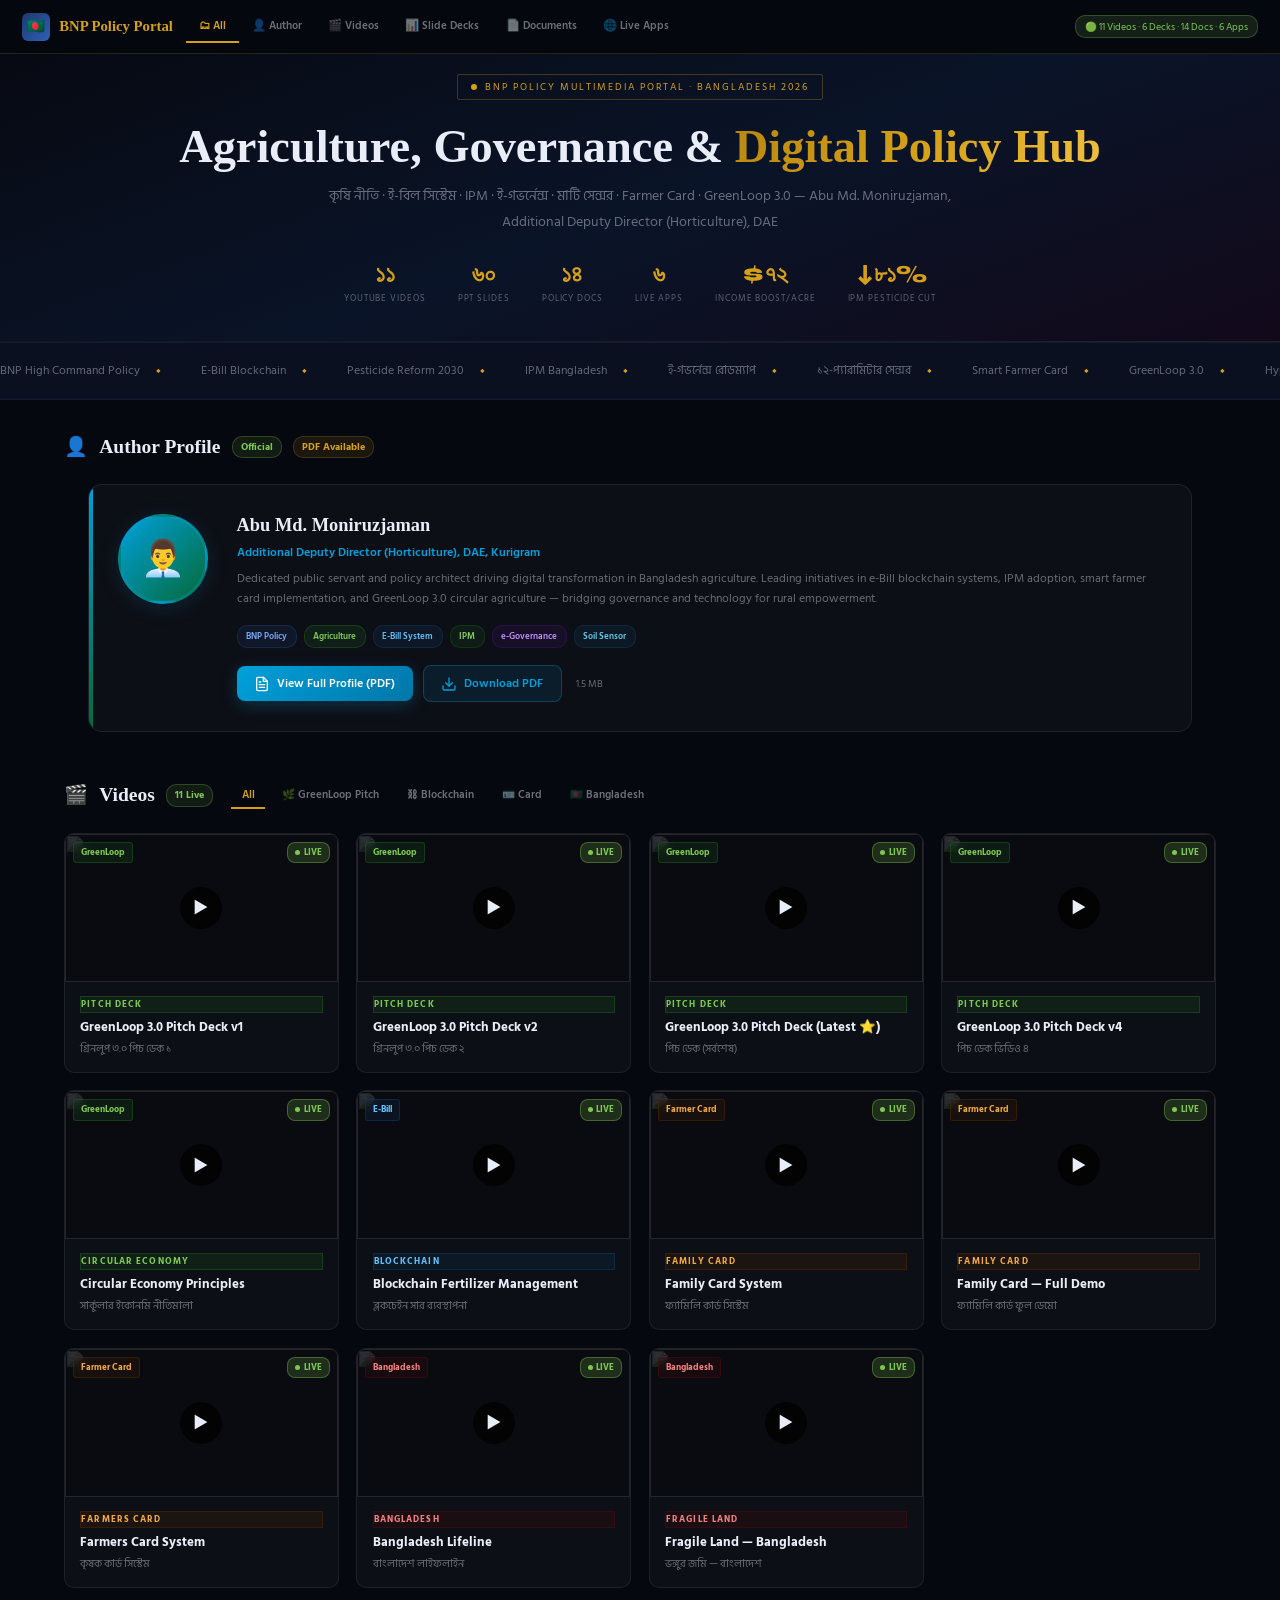
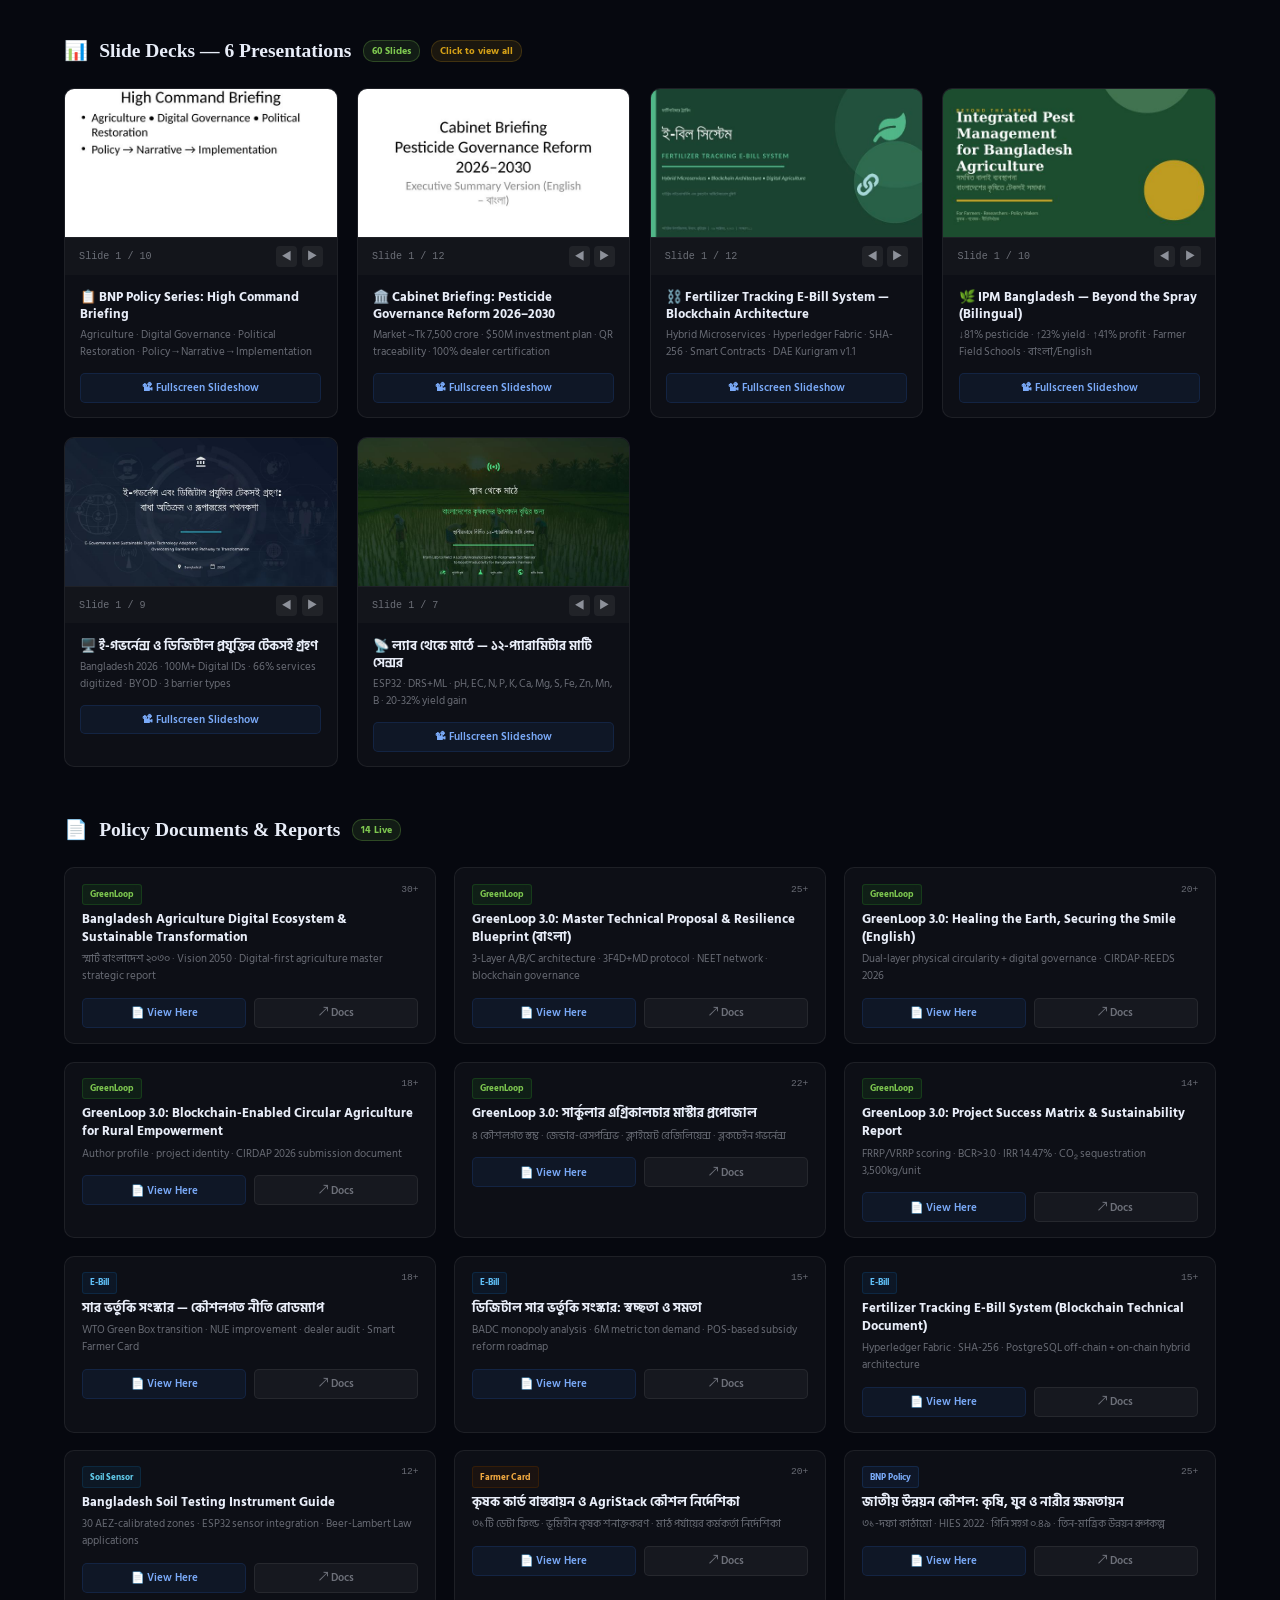
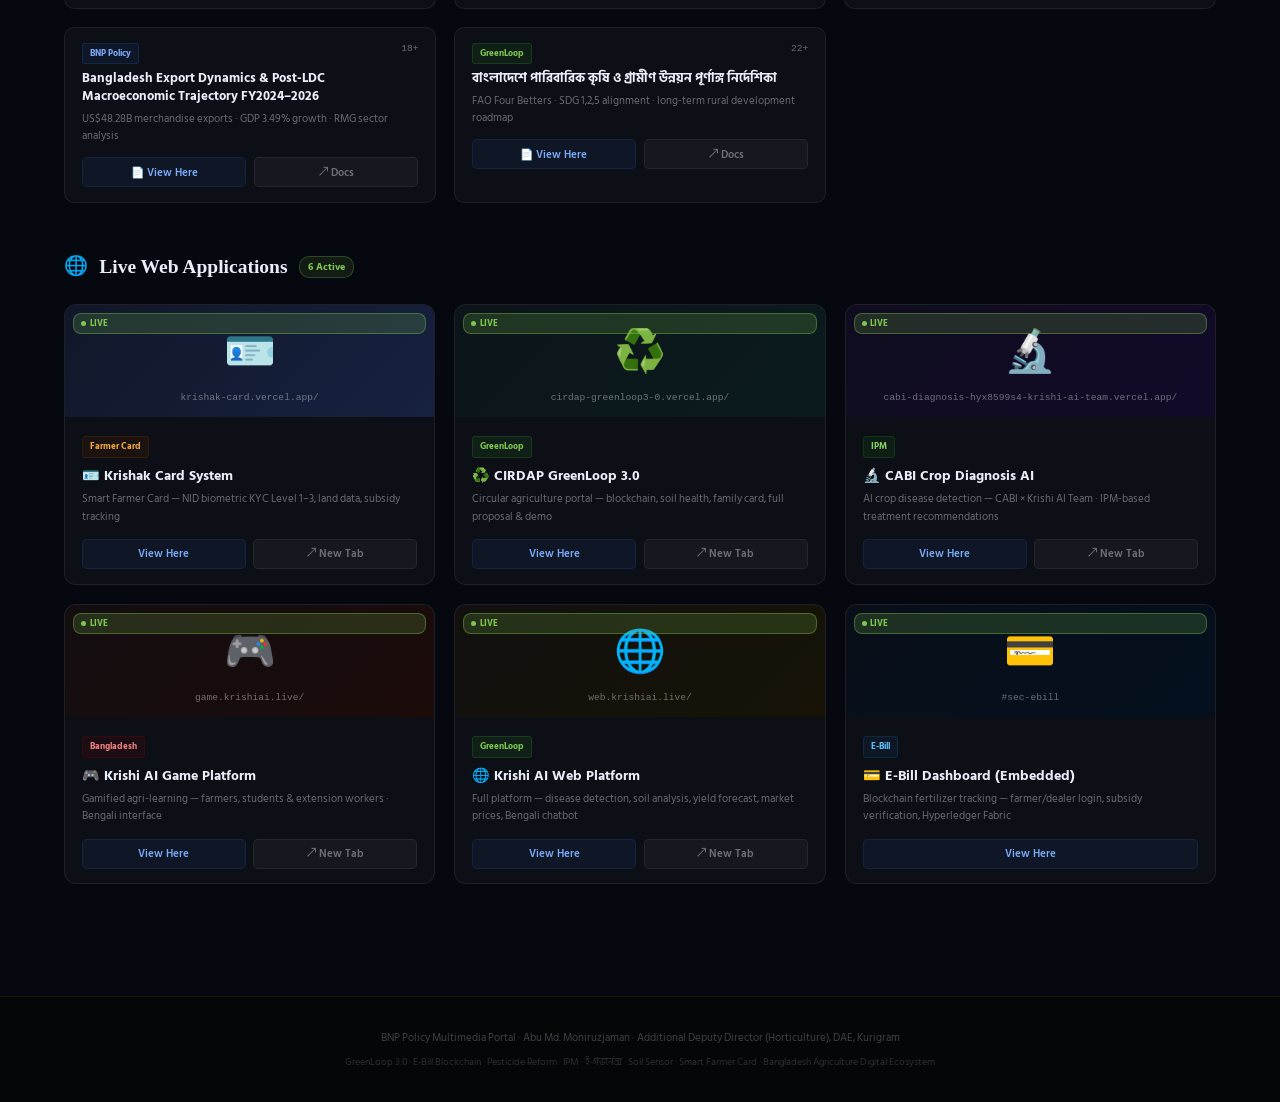
==== index.html @ 9318a33f "👤 Add Author Profile section with inline PDF viewer - Add BNP_Profile_Moniruzjaman.pdf to repository" ====
<!DOCTYPE html>
<html lang="bn">
<head>
<meta charset="UTF-8">
<meta name="viewport" content="width=device-width,initial-scale=1.0">
<title>BNP Policy — Bangladesh Agriculture & Governance Multimedia Portal</title>
<link href="https://fonts.googleapis.com/css2?family=Hind+Siliguri:wght@400;500;600;700&family=Noto+Serif+Bengali:wght@600;700&family=Syne:wght@700;800&display=swap" rel="stylesheet">
<style>
:root{
  --p:#1A3A6B;--a:#D4A017;--bg:#06080F;--sf:rgba(255,255,255,.03);
  --bd:rgba(255,255,255,.07);--tx:#E8EDF8;--mu:rgba(232,237,248,.42);
}
*{margin:0;padding:0;box-sizing:border-box;}
html{scroll-behavior:smooth;}
body{font-family:'Hind Siliguri',sans-serif;background:var(--bg);color:var(--tx);overflow-x:hidden;}

/* NAV */
nav{position:fixed;top:0;width:100%;z-index:300;background:rgba(6,8,15,.96);
    backdrop-filter:blur(16px);border-bottom:1px solid rgba(212,160,23,.18);
    height:54px;display:flex;align-items:center;padding:0 1.4rem;gap:.8rem;}
.n-logo{display:flex;align-items:center;gap:.55rem;white-space:nowrap;}
.n-icon{width:28px;height:28px;background:linear-gradient(135deg,var(--p),#3060B8);
        border-radius:6px;display:flex;align-items:center;justify-content:center;font-size:.9rem;}
.n-title{font-family:serif;font-size:.92rem;font-weight:700;color:var(--a);}
.n-tabs{display:flex;gap:0;overflow-x:auto;flex:1;scrollbar-width:none;}
.n-tabs::-webkit-scrollbar{display:none;}
.nt{background:transparent;border:none;color:rgba(232,237,248,.45);font-size:.71rem;
    font-weight:600;cursor:pointer;padding:.4rem .82rem;white-space:nowrap;
    border-bottom:2px solid transparent;font-family:inherit;transition:all .18s;}
.nt:hover,.nt.act{color:var(--a);border-bottom-color:var(--a);}
.n-badge{font-size:.6rem;background:rgba(126,200,80,.12);border:1px solid rgba(126,200,80,.28);
         color:#7ec850;padding:.16rem .55rem;border-radius:10px;white-space:nowrap;margin-left:auto;}

/* HERO */
.hero{padding:4.5rem 1.5rem 2.2rem;text-align:center;
      background:linear-gradient(160deg,#06080F 0%,#0A1428 55%,#12091A 100%);
      border-bottom:1px solid rgba(212,160,23,.1);}
.h-pill{display:inline-flex;align-items:center;gap:.5rem;font-size:.62rem;letter-spacing:.2em;
        text-transform:uppercase;color:var(--a);border:1px solid rgba(212,160,23,.28);
        padding:.28rem .85rem;border-radius:2px;margin-bottom:1.2rem;}
.pulse{width:6px;height:6px;border-radius:50%;background:var(--a);animation:pulse 2s infinite;display:inline-block;}
.hero h1{font-family:serif;font-size:clamp(1.7rem,4vw,2.9rem);font-weight:700;
         color:var(--tx);line-height:1.15;margin-bottom:.6rem;}
.hero h1 b{background:linear-gradient(130deg,#B8880E,#D4A017 50%,#F0C040);
           -webkit-background-clip:text;-webkit-text-fill-color:transparent;background-clip:text;}
.hero p{font-size:.88rem;color:var(--mu);max-width:640px;margin:0 auto 1.8rem;line-height:1.85;}
.hstats{display:flex;gap:2rem;justify-content:center;flex-wrap:wrap;}
.hs{text-align:center;}
.hn{font-family:'Syne',sans-serif;font-size:1.5rem;font-weight:800;color:var(--a);line-height:1;}
.hl{font-size:.57rem;color:rgba(232,237,248,.36);letter-spacing:.1em;text-transform:uppercase;margin-top:.2rem;}

/* BELT */
.belt{background:#0A1020;padding:1.15rem 0;overflow:hidden;
      border-top:1px solid rgba(26,58,107,.3);border-bottom:1px solid rgba(26,58,107,.3);}
.belt-t{display:flex;gap:2.5rem;white-space:nowrap;animation:marquee 42s linear infinite;}
.bi{flex-shrink:0;font-size:.74rem;color:rgba(232,237,248,.4);display:flex;align-items:center;gap:1rem;}
.bi::after{content:"◆";color:var(--a);font-size:.38rem;}

/* CONTENT */
.content{max-width:1200px;margin:0 auto;padding:2rem 1.5rem 4rem;}
.sec{margin-bottom:3rem;}
.sec-hdr{display:flex;align-items:center;gap:.7rem;margin-bottom:1.35rem;flex-wrap:wrap;}
.sec-hdr h2{font-family:serif;font-size:1.22rem;font-weight:700;color:var(--tx);}
.lb{font-size:.6rem;background:rgba(126,200,80,.1);border:1px solid rgba(126,200,80,.26);
    color:#7ec850;padding:.13rem .5rem;border-radius:10px;font-weight:700;}
.sb{font-size:.6rem;background:rgba(212,160,23,.1);border:1px solid rgba(212,160,23,.2);
    color:var(--a);padding:.13rem .5rem;border-radius:10px;font-weight:700;}

/* GRIDS */
.vgrid{display:grid;grid-template-columns:repeat(auto-fill,minmax(248px,1fr));gap:1.1rem;}
.dgrid{display:grid;grid-template-columns:repeat(auto-fill,minmax(268px,1fr));gap:1.2rem;}
.docgrid{display:grid;grid-template-columns:repeat(auto-fill,minmax(285px,1fr));gap:1.1rem;}
.appgrid{display:grid;grid-template-columns:repeat(auto-fill,minmax(285px,1fr));gap:1.2rem;}

/* VIDEO CARD */
.vc{background:var(--sf);border:1px solid var(--bd);border-radius:10px;overflow:hidden;
    cursor:pointer;transition:all .25s;}
.vc:hover{border-color:rgba(212,160,23,.42);transform:translateY(-3px);box-shadow:0 10px 28px rgba(0,0,0,.4);}
.vt{height:148px;position:relative;overflow:hidden;}
.vt img{width:100%;height:100%;object-fit:cover;transition:transform .3s;}
.vc:hover .vt img{transform:scale(1.04);}
.vplay{position:absolute;inset:0;display:flex;align-items:center;justify-content:center;background:rgba(0,0,0,.25);}
.vpbtn{width:42px;height:42px;background:rgba(0,0,0,.75);border-radius:50%;
       display:flex;align-items:center;justify-content:center;font-size:1.1rem;transition:transform .2s;}
.vc:hover .vpbtn{transform:scale(1.15);}
.vtag{position:absolute;top:8px;left:8px;font-size:.57rem;font-weight:700;
      padding:.14rem .44rem;border-radius:3px;backdrop-filter:blur(4px);}
.vstat{position:absolute;top:8px;right:8px;font-size:.57rem;font-weight:700;
       padding:.14rem .44rem;border-radius:8px;display:flex;align-items:center;gap:.22rem;}
.vstat.live{background:rgba(126,200,80,.18);border:1px solid rgba(126,200,80,.38);color:#7ec850;}
.vstat.soon{background:rgba(212,160,23,.14);border:1px solid rgba(212,160,23,.28);color:var(--a);}
.vb{padding:.88rem .95rem;}
.vb h4{font-size:.84rem;font-weight:700;color:var(--tx);margin-bottom:.28rem;line-height:1.3;}
.vb p{font-size:.7rem;color:var(--mu);line-height:1.5;}
.vcat{font-size:.58rem;letter-spacing:.12em;text-transform:uppercase;font-weight:700;margin-bottom:.38rem;}

/* DECK CARD */
.dc{background:var(--sf);border:1px solid var(--bd);border-radius:10px;overflow:hidden;transition:all .25s;}
.dc:hover{border-color:rgba(212,160,23,.42);transform:translateY(-3px);}
.dt{height:148px;position:relative;overflow:hidden;cursor:pointer;}
.dt img{width:100%;height:100%;object-fit:cover;transition:transform .3s;}
.dc:hover .dt img{transform:scale(1.03);}
.dto{position:absolute;inset:0;background:rgba(0,0,0,.14);
     display:flex;align-items:center;justify-content:center;opacity:0;transition:opacity .25s;}
.dc:hover .dto{opacity:1;}
.dto span{background:rgba(0,0,0,.72);color:#fff;font-size:.7rem;padding:.32rem .8rem;border-radius:20px;font-weight:600;}
.dn{display:flex;align-items:center;justify-content:space-between;
    padding:.48rem .88rem;background:rgba(255,255,255,.025);border-top:1px solid rgba(255,255,255,.05);}
.dc-cnt{font-size:.63rem;color:var(--mu);font-family:monospace;}
.db-btns{display:flex;gap:.28rem;}
.db-btn{background:rgba(255,255,255,.06);border:none;color:rgba(232,237,248,.55);
        width:21px;height:21px;border-radius:4px;cursor:pointer;font-size:.72rem;transition:all .14s;}
.db-btn:hover{background:rgba(212,160,23,.2);color:var(--a);}
.dbd{padding:.88rem .95rem;}
.dbd h4{font-size:.82rem;font-weight:700;color:var(--tx);margin-bottom:.26rem;line-height:1.32;}
.dbd p{font-size:.68rem;color:var(--mu);line-height:1.52;margin-bottom:.78rem;}
.dbtns{display:flex;gap:.5rem;}
.dbtn{flex:1;padding:.34rem .48rem;border-radius:5px;font-size:.67rem;font-weight:600;
      cursor:pointer;font-family:inherit;transition:all .2s;text-align:center;text-decoration:none;}
.dbtn.p{background:rgba(26,58,107,.2);border:1px solid rgba(26,58,107,.42);color:#7AAAF8;}
.dbtn.s{background:rgba(255,255,255,.04);border:1px solid rgba(255,255,255,.07);color:var(--mu);}
.dbtn.p:hover{background:rgba(26,58,107,.35);}

/* DOC CARD */
.docc{background:var(--sf);border:1px solid var(--bd);border-radius:10px;overflow:hidden;transition:border-color .2s;}
.docc:hover{border-color:rgba(212,160,23,.3);}
.docb{padding:.95rem 1.05rem;}
.docb h4{font-size:.83rem;font-weight:700;color:var(--tx);margin-bottom:.28rem;line-height:1.35;}
.docb p{font-size:.69rem;color:var(--mu);line-height:1.55;margin-bottom:.78rem;}
.docframe{border-top:1px solid rgba(255,255,255,.05);}
.docframe iframe{width:100%;height:370px;border:none;background:#fff;}

/* APP CARD */
.appc{background:var(--sf);border:1px solid var(--bd);border-radius:12px;overflow:hidden;transition:all .28s;}
.appc:hover{border-color:rgba(212,160,23,.35);transform:translateY(-4px);}
.appth{height:112px;display:flex;flex-direction:column;align-items:center;
       justify-content:center;position:relative;cursor:pointer;}
.appb{padding:.92rem 1.05rem;}
.appb h3{font-size:.88rem;font-weight:700;color:var(--tx);margin-bottom:.28rem;}
.appb p{font-size:.7rem;color:var(--mu);line-height:1.55;margin-bottom:.82rem;}

/* TAG COLORS */
.tag-bnp{background:rgba(26,58,107,.22);border:1px solid rgba(26,58,107,.5);color:#7AAAF8;}
.tag-ag{background:rgba(30,90,30,.22);border:1px solid rgba(30,90,30,.5);color:#7ec850;}
.tag-eb{background:rgba(14,58,98,.22);border:1px solid rgba(14,58,98,.5);color:#60C0F8;}
.tag-ipm{background:rgba(20,80,20,.22);border:1px solid rgba(20,80,20,.5);color:#88D060;}
.tag-eg{background:rgba(60,20,100,.22);border:1px solid rgba(60,20,100,.5);color:#C090F8;}
.tag-ss{background:rgba(14,60,90,.22);border:1px solid rgba(14,60,90,.5);color:#60C8E8;}
.tag-pl{background:rgba(80,40,0,.22);border:1px solid rgba(80,40,0,.5);color:#F0A840;}
.tag-bd{background:rgba(80,10,10,.22);border:1px solid rgba(80,10,10,.5);color:#F08080;}

/* LIGHTBOX */
#lb{position:fixed;inset:0;background:rgba(0,0,0,.94);z-index:500;
    display:none;align-items:center;justify-content:center;padding:1rem;}
#lb.show{display:flex;}
#lb-in{width:100%;max-width:960px;position:relative;}
#lb-cl{position:absolute;top:-32px;right:0;background:transparent;
       border:1px solid rgba(212,160,23,.4);color:var(--a);padding:.22rem .7rem;
       border-radius:4px;cursor:pointer;font-size:.76rem;font-family:inherit;}
#lb-ct{position:relative;padding-bottom:56.25%;height:0;}
#lb-ct iframe{position:absolute;inset:0;width:100%;height:100%;border:none;border-radius:8px;}
#lb-cap{margin-top:.55rem;display:flex;justify-content:space-between;align-items:center;flex-wrap:wrap;gap:.5rem;}
#lb-cap h3{font-size:.9rem;font-weight:700;color:var(--tx);}
#lb-cap p{font-size:.7rem;color:var(--mu);}

/* SLIDE VIEWER */
#sv{position:fixed;inset:0;background:rgba(0,0,0,.97);z-index:500;
    display:none;flex-direction:column;align-items:center;justify-content:center;padding:1rem;}
#sv.show{display:flex;}
#sv-cl{position:absolute;top:12px;right:14px;background:transparent;
       border:1px solid rgba(212,160,23,.4);color:var(--a);padding:.22rem .7rem;
       border-radius:4px;cursor:pointer;font-size:.76rem;font-family:inherit;}
#sv-img{max-width:92vw;max-height:82vh;object-fit:contain;border-radius:6px;box-shadow:0 8px 40px rgba(0,0,0,.7);}
#sv-bar{display:flex;align-items:center;gap:1rem;margin-top:.75rem;}
.sv-btn{background:rgba(255,255,255,.1);border:1px solid rgba(255,255,255,.14);color:var(--tx);
        padding:.38rem 1.15rem;border-radius:5px;cursor:pointer;font-size:.8rem;font-family:inherit;transition:all .18s;}
.sv-btn:hover{background:rgba(212,160,23,.2);border-color:var(--a);color:var(--a);}
#sv-cnt{font-size:.76rem;color:var(--mu);min-width:58px;text-align:center;}
#sv-ttl{position:absolute;bottom:13px;left:50%;transform:translateX(-50%);
        font-size:.7rem;color:var(--mu);white-space:nowrap;overflow:hidden;text-overflow:ellipsis;max-width:80vw;}

/* APP MODAL */
#am{position:fixed;inset:0;background:rgba(0,0,0,.94);z-index:500;
    display:none;flex-direction:column;align-items:center;justify-content:center;padding:.75rem;}
#am.show{display:flex;}
#am-bar{width:100%;max-width:1100px;display:flex;align-items:center;gap:.55rem;margin-bottom:.45rem;}
.am-d{width:8px;height:8px;border-radius:50%;}
#am-url{flex:1;background:rgba(255,255,255,.06);border-radius:4px;padding:.2rem .65rem;
        font-size:.68rem;font-family:monospace;color:var(--mu);overflow:hidden;text-overflow:ellipsis;white-space:nowrap;}
#am-fr{width:100%;max-width:1100px;height:82vh;border:none;border-radius:8px;background:#fff;}
#am-cl{background:transparent;border:1px solid rgba(212,160,23,.4);color:var(--a);
       padding:.2rem .65rem;border-radius:4px;cursor:pointer;font-size:.73rem;font-family:inherit;}
#am-nt{background:rgba(212,160,23,.1);border:1px solid rgba(212,160,23,.28);color:var(--a);
       padding:.2rem .65rem;border-radius:4px;cursor:pointer;font-size:.7rem;font-family:inherit;text-decoration:none;}

/* SCROLLBAR */
::-webkit-scrollbar{width:4px;height:4px;}
::-webkit-scrollbar-track{background:rgba(255,255,255,.03);}
::-webkit-scrollbar-thumb{background:rgba(212,160,23,.22);border-radius:2px;}

/* ANIMATIONS */
@keyframes pulse{0%,100%{opacity:.3;}50%{opacity:1;}}
@keyframes marquee{from{transform:translateX(0);}to{transform:translateX(-50%);}}

/* AUTHOR PROFILE */
.author-section{max-width:1200px;margin:0 auto;padding:0 1.5rem;}
.author-card{display:flex;gap:1.8rem;align-items:flex-start;background:var(--sf);border:1px solid var(--bd);border-radius:14px;padding:1.8rem;position:relative;overflow:hidden;transition:border-color .25s;}
.author-card:hover{border-color:rgba(0,160,219,.35);}
.author-card::before{content:"";position:absolute;top:0;left:0;width:4px;height:100%;background:linear-gradient(180deg,#00A0DB,#046A38);border-radius:14px 0 0 14px;}
.author-avatar{width:90px;height:90px;border-radius:50%;background:linear-gradient(135deg,#00A0DB,#046A38);display:flex;align-items:center;justify-content:center;font-size:2.2rem;flex-shrink:0;border:3px solid rgba(0,160,219,.25);box-shadow:0 4px 20px rgba(0,160,219,.15);}
.author-info{flex:1;min-width:0;}
.author-info h3{font-family:serif;font-size:1.15rem;font-weight:700;color:var(--tx);margin-bottom:.25rem;line-height:1.3;}
.author-title{font-size:.78rem;color:#00A0DB;font-weight:600;margin-bottom:.45rem;}
.author-bio{font-size:.73rem;color:var(--mu);line-height:1.7;margin-bottom:1rem;}
.author-tags{display:flex;gap:.4rem;flex-wrap:wrap;margin-bottom:1.1rem;}
.author-tag{font-size:.58rem;padding:.18rem .55rem;border-radius:10px;font-weight:600;}
.author-pdf-row{display:flex;gap:.6rem;align-items:center;flex-wrap:wrap;}
.pdf-btn{display:inline-flex;align-items:center;gap:.45rem;padding:.5rem 1.1rem;border-radius:8px;font-size:.74rem;font-weight:600;font-family:inherit;cursor:pointer;transition:all .2s;text-decoration:none;border:none;}
.pdf-btn.primary{background:linear-gradient(135deg,#00A0DB,#0077A8);color:#fff;box-shadow:0 4px 16px rgba(0,160,219,.25);}
.pdf-btn.primary:hover{box-shadow:0 6px 24px rgba(0,160,219,.4);transform:translateY(-2px);}
.pdf-btn.secondary{background:rgba(0,160,219,.1);border:1px solid rgba(0,160,219,.3);color:#00A0DB;}
.pdf-btn.secondary:hover{background:rgba(0,160,219,.2);}
.pdf-icon{width:16px;height:16px;flex-shrink:0;}
.pdf-size{font-size:.62rem;color:var(--mu);margin-left:.3rem;}

/* PDF VIEWER MODAL */
#pdf-modal{position:fixed;inset:0;background:rgba(0,0,0,.94);z-index:500;display:none;flex-direction:column;align-items:center;justify-content:center;padding:.75rem;}
#pdf-modal.show{display:flex;}
#pdf-bar{width:100%;max-width:1100px;display:flex;align-items:center;gap:.55rem;margin-bottom:.45rem;}
#pdf-bar .am-d{width:8px;height:8px;border-radius:50%;}
#pdf-url{flex:1;background:rgba(255,255,255,.06);border-radius:4px;padding:.2rem .65rem;font-size:.68rem;font-family:monospace;color:var(--mu);overflow:hidden;text-overflow:ellipsis;white-space:nowrap;}
#pdf-frame{width:100%;max-width:1100px;height:84vh;border:none;border-radius:8px;background:#fff;}
#pdf-close{background:transparent;border:1px solid rgba(0,160,219,.4);color:#00A0DB;padding:.2rem .65rem;border-radius:4px;cursor:pointer;font-size:.73rem;font-family:inherit;}
#pdf-download{background:rgba(0,160,219,.1);border:1px solid rgba(0,160,219,.28);color:#00A0DB;padding:.2rem .65rem;border-radius:4px;cursor:pointer;font-size:.7rem;font-family:inherit;text-decoration:none;display:inline-flex;align-items:center;gap:.3rem;}

/* RESPONSIVE */
@media(max-width:700px){
  .vgrid,.dgrid,.docgrid,.appgrid{grid-template-columns:1fr;}
  .hero h1{font-size:1.7rem;}
  .hstats{gap:1.1rem;}
  .author-card{flex-direction:column;align-items:center;text-align:center;}
  .author-card::before{width:100%;height:4px;border-radius:14px 14px 0 0;}
  .author-tags{justify-content:center;}
  .author-pdf-row{justify-content:center;}
}
</style>
</head>
<body>

<!-- YouTube Lightbox -->
<div id="lb" onclick="if(event.target===this)closeLB()">
  <div id="lb-in">
    <button id="lb-cl" onclick="closeLB()">✕ Close</button>
    <div id="lb-ct"><iframe id="lb-fr" src="" allow="autoplay;fullscreen" allowfullscreen></iframe></div>
    <div id="lb-cap"><div><h3 id="lb-t"></h3><p id="lb-s"></p></div></div>
  </div>
</div>

<!-- Slide Viewer -->
<div id="sv" onclick="if(event.target===this)closeSV()">
  <button id="sv-cl" onclick="closeSV()">✕ Close</button>
  <img id="sv-img" src="" alt="">
  <div id="sv-bar">
    <button class="sv-btn" onclick="svNav(-1)">◀ Prev</button>
    <span id="sv-cnt">1/1</span>
    <button class="sv-btn" onclick="svNav(1)">Next ▶</button>
  </div>
  <div id="sv-ttl"></div>
</div>

<!-- App Modal -->
<div id="am">
  <div id="am-bar">
    <div class="am-d" style="background:#ff6b5b"></div>
    <div class="am-d" style="background:#f5c842"></div>
    <div class="am-d" style="background:#7ec850"></div>
    <div id="am-url"></div>
    <a id="am-nt" href="#" target="_blank">↗ New Tab</a>
    <button id="am-cl" onclick="closeAM()">✕</button>
  </div>
  <iframe id="am-fr" src="" title="App"></iframe>
</div>

<!-- NAV -->
<nav>
  <div class="n-logo">
    <div class="n-icon">🇧🇩</div>
    <div class="n-title">BNP Policy Portal</div>
  </div>
  <div class="n-tabs">
    <button class="nt act" onclick="showTab('all',this)">🗂 All</button>
    <button class="nt" onclick="showTab('author',this)">👤 Author</button>
    <button class="nt" onclick="showTab('video',this)">🎬 Videos</button>
    <button class="nt" onclick="showTab('deck',this)">📊 Slide Decks</button>
    <button class="nt" onclick="showTab('doc',this)">📄 Documents</button>
    <button class="nt" onclick="showTab('app',this)">🌐 Live Apps</button>
  </div>
  <div class="n-badge">🟢 11 Videos · 6 Decks · 14 Docs · 6 Apps</div>
</nav>

<!-- HERO -->
<div class="hero">
  <div class="h-pill"><span class="pulse"></span>BNP Policy Multimedia Portal · Bangladesh 2026</div>
  <h1>Agriculture, Governance & <b>Digital Policy Hub</b></h1>
  <p>কৃষি নীতি · ই-বিল সিস্টেম · IPM · ই-গভর্নেন্স · মাটি সেন্সর · Farmer Card · GreenLoop 3.0 —
  Abu Md. Moniruzjaman, Additional Deputy Director (Horticulture), DAE</p>
  <div class="hstats">
    <div class="hs"><div class="hn">১১</div><div class="hl">YouTube Videos</div></div>
    <div class="hs"><div class="hn">৬০</div><div class="hl">PPT Slides</div></div>
    <div class="hs"><div class="hn">১৪</div><div class="hl">Policy Docs</div></div>
    <div class="hs"><div class="hn">৬</div><div class="hl">Live Apps</div></div>
    <div class="hs"><div class="hn">$৭২</div><div class="hl">Income Boost/Acre</div></div>
    <div class="hs"><div class="hn">↓৮১%</div><div class="hl">IPM Pesticide Cut</div></div>
  </div>
</div>

<!-- BELT -->
<div class="belt">
  <div class="belt-t">
    <span class="bi">BNP High Command Policy</span><span class="bi">E-Bill Blockchain</span>
    <span class="bi">Pesticide Reform 2030</span><span class="bi">IPM Bangladesh</span>
    <span class="bi">ই-গভর্নেন্স রোডম্যাপ</span><span class="bi">১২-প্যারামিটার সেন্সর</span>
    <span class="bi">Smart Farmer Card</span><span class="bi">GreenLoop 3.0</span>
    <span class="bi">Hyperledger Fabric</span><span class="bi">Nano-Urea NUE 80%</span>
    <span class="bi">BNP High Command Policy</span><span class="bi">E-Bill Blockchain</span>
    <span class="bi">Pesticide Reform 2030</span><span class="bi">IPM Bangladesh</span>
    <span class="bi">ই-গভর্নেন্স রোডম্যাপ</span><span class="bi">১২-প্যারামিটার সেন্সর</span>
    <span class="bi">Smart Farmer Card</span><span class="bi">GreenLoop 3.0</span>
    <span class="bi">Hyperledger Fabric</span><span class="bi">Nano-Urea NUE 80%</span>
  </div>
</div>

<!-- PDF VIEWER MODAL -->
<div id="pdf-modal" onclick="if(event.target===this)closePDF()">
  <div id="pdf-bar">
    <div class="am-d" style="background:#D8262C"></div>
    <div class="am-d" style="background:#f5c842"></div>
    <div class="am-d" style="background:#046A38"></div>
    <div id="pdf-url">BNP_Profile_Moniruzjaman.pdf</div>
    <a id="pdf-download" href="BNP_Profile_Moniruzjaman.pdf" download>⬇ Download</a>
    <button id="pdf-close" onclick="closePDF()">✕ Close</button>
  </div>
  <iframe id="pdf-frame" src="" title="PDF Document"></iframe>
</div>

<!-- CONTENT -->
<div class="content">

<!-- AUTHOR PROFILE -->
<div class="sec" id="sec-author">
  <div class="sec-hdr">
    <span style="font-size:1.2rem">👤</span><h2>Author Profile</h2>
    <span class="lb">Official</span><span class="sb">PDF Available</span>
  </div>
  <div class="author-section">
    <div class="author-card">
      <div class="author-avatar">👨‍💼</div>
      <div class="author-info">
        <h3>Abu Md. Moniruzjaman</h3>
        <div class="author-title">Additional Deputy Director (Horticulture), DAE, Kurigram</div>
        <p class="author-bio">Dedicated public servant and policy architect driving digital transformation in Bangladesh agriculture. Leading initiatives in e-Bill blockchain systems, IPM adoption, smart farmer card implementation, and GreenLoop 3.0 circular agriculture — bridging governance and technology for rural empowerment.</p>
        <div class="author-tags">
          <span class="author-tag tag-bnp">BNP Policy</span>
          <span class="author-tag tag-ag">Agriculture</span>
          <span class="author-tag tag-eb">E-Bill System</span>
          <span class="author-tag tag-ipm">IPM</span>
          <span class="author-tag tag-eg">e-Governance</span>
          <span class="author-tag tag-ss">Soil Sensor</span>
        </div>
        <div class="author-pdf-row">
          <button class="pdf-btn primary" onclick="openPDF()">
            <svg class="pdf-icon" viewBox="0 0 24 24" fill="none" stroke="currentColor" stroke-width="2" stroke-linecap="round" stroke-linejoin="round"><path d="M14 2H6a2 2 0 0 0-2 2v16a2 2 0 0 0 2 2h12a2 2 0 0 0 2-2V8z"/><polyline points="14 2 14 8 20 8"/><line x1="16" y1="13" x2="8" y2="13"/><line x1="16" y1="17" x2="8" y2="17"/><polyline points="10 9 9 9 8 9"/></svg>
            View Full Profile (PDF)
          </button>
          <a class="pdf-btn secondary" href="BNP_Profile_Moniruzjaman.pdf" download>
            <svg class="pdf-icon" viewBox="0 0 24 24" fill="none" stroke="currentColor" stroke-width="2" stroke-linecap="round" stroke-linejoin="round"><path d="M21 15v4a2 2 0 0 1-2 2H5a2 2 0 0 1-2-2v-4"/><polyline points="7 10 12 15 17 10"/><line x1="12" y1="15" x2="12" y2="3"/></svg>
            Download PDF
          </a>
          <span class="pdf-size">1.5 MB</span>
        </div>
      </div>
    </div>
  </div>
</div>

<!-- VIDEOS -->
<div class="sec" id="sec-video">
  <div class="sec-hdr">
    <span style="font-size:1.2rem">🎬</span><h2>Videos</h2>
    <span class="lb">11 Live</span>
    <div id="vf" style="display:flex;gap:.38rem;flex-wrap:wrap;margin-left:.4rem;">
      <button class="nt act" onclick="fv('all',this)" style="font-size:.66rem;padding:.26rem .68rem;">All</button>
      <button class="nt" onclick="fv('pitch',this)" style="font-size:.66rem;padding:.26rem .68rem;">🌿 GreenLoop Pitch</button>
      <button class="nt" onclick="fv('blockchain',this)" style="font-size:.66rem;padding:.26rem .68rem;">⛓ Blockchain</button>
      <button class="nt" onclick="fv('card',this)" style="font-size:.66rem;padding:.26rem .68rem;">🪪 Card</button>
      <button class="nt" onclick="fv('bd',this)" style="font-size:.66rem;padding:.26rem .68rem;">🇧🇩 Bangladesh</button>
    </div>
  </div>
  <div class="vgrid" id="vgrid"></div>
</div>

<!-- SLIDE DECKS -->
<div class="sec" id="sec-deck">
  <div class="sec-hdr">
    <span style="font-size:1.2rem">📊</span><h2>Slide Decks — 6 Presentations</h2>
    <span class="lb">60 Slides</span><span class="sb">Click to view all</span>
  </div>
  <div class="dgrid" id="dgrid"></div>
</div>

<!-- DOCUMENTS -->
<div class="sec" id="sec-doc">
  <div class="sec-hdr">
    <span style="font-size:1.2rem">📄</span><h2>Policy Documents & Reports</h2>
    <span class="lb">14 Live</span>
  </div>
  <div class="docgrid" id="docgrid"></div>
</div>

<!-- LIVE APPS -->
<div class="sec" id="sec-app">
  <div class="sec-hdr">
    <span style="font-size:1.2rem">🌐</span><h2>Live Web Applications</h2>
    <span class="lb">6 Active</span>
  </div>
  <div class="appgrid" id="appgrid"></div>
</div>

</div><!-- /content -->

<!-- FOOTER -->
<div style="border-top:1px solid rgba(212,160,23,.1);padding:2rem 1.5rem;background:#040608;text-align:center;">
  <p style="font-size:.7rem;color:rgba(232,237,248,.26);margin-bottom:.4rem;">
    BNP Policy Multimedia Portal · Abu Md. Moniruzjaman · Additional Deputy Director (Horticulture), DAE, Kurigram</p>
  <p style="font-size:.62rem;color:rgba(232,237,248,.18);">
    GreenLoop 3.0 · E-Bill Blockchain · Pesticide Reform · IPM · ই-গভর্নেন্স · Soil Sensor · Smart Farmer Card · Bangladesh Agriculture Digital Ecosystem</p>
</div>

<script>
const SLIDE_DECKS={bnp:{title:"BNP Policy Series: High Command Briefing",desc:"Agriculture \u00b7 Digital Governance \u00b7 Political Restoration \u00b7 Policy\u2192Narrative\u2192Implementation",icon:"\ud83d\udccb",count:10,slides:["/9j/4AAQSkZJRgABAQEAPAA8AAD/2wBDAAYEBQYFBAYGBQYHBwYIChAKCgkJChQODwwQFxQYGBcUFhYaHSUfGhsjHBYWICwgIyYnKSopGR8tMC0oMCUoKSj/2wBDAQcHBwoIChMKChMoGhYaKCgoKCgoKCgoKCgoKCgoKCgoKCgoKCgoKCgoKCgoKCgoKCgoKCgoKCgoKCgoKCgoKCj/wAARCAHCAlgDASIAAhEBAxEB/8QAHwAAAQUBAQEBAQEAAAAAAAAAAAECAwQFBgcICQoL/[base64]/8QAHwEAAwEBAQEBAQEBAQAAAAAAAAECAwQFBgcICQoL/[base64]/[base64]/Gvw3eeGJblp7bSvtLWqMTHKiPM0gdRwRsVs98DI6CvoPwD4t07xv4Vstd0h8wXC/PGTloZB96NvcH8+D0IoA6GivDJ7y6H7XNtaC5m+ynRC3k7zszhudvTNcn8TtJk8WftQ6b4audW1Wx06604M/2G48tgVjlcYyCOqjPFAH0/RXzZ8Q/hzrvwv8ADdx4r8C+NfEDtp22W4s9RuBNHLHuAPAAU4znBB4zgg17h8OfEg8X+B9F17yxE99brJJGvRXHDgewYHFAHR0V5V+0/cz2nwU12a0mlgmV7fEkTlWGZ4xwRXEeBfgja674F0LW18ZeLrTUr6xhui0d8DGjugY4G0HGT/ez70AfRlFeF/AXxb4ii8beJvh54wvzql9oy+dbXz/fkiDKDuPU5DxsM5IyQSeK9L8V/ELwl4SuFt/EOvWVlckA+Qz7pAD0JRckD3IoA6msfUvE+i6Zrljo9/qVvBql9zbWzth5eccD8DTfC/ivQfFdo9z4c1a01GJCA/kSAlCem5eq/iK8T+MP/JzHwx/3f/Z3oA911LXNJ0u8s7TUtTsrS6vW2W0M86o8zeiAnLHkdPUVo15R8WfCfgXW/[base64]/7PMmn2yXnhfxz4itPESYY3U8+6ORu+VUBgD7lvcGgD3yiq1hHNbabbR31z9ouIoVWa4KhPMYAbnwOBk5OBwK4y5+L/AMP7bUTYzeK9ME4badshZAfdwNv60Ad5RVZtQtF01tR+0xNYrEZ/PVgyeWBncCOoxzkVzN/8S/Bun6DZ61d+IrCPTbwstvNvLeaVOG2qBuOCMHjigDe1fXNJ0ZrVdX1OysWupPKgFzOsfmv/AHVyRk8jp61o15B8YdB+HvjW38J6j4u1qS0t5G3adJDLsW7SQI23lTwRsORg89a9bnmitrd5p5EihjUs7uwVVUdSSegoAkorg4vjB8PpdRFinizTDOW2gmQiMn/roRs/Wu7DqYw4ZShG4MDxj1zQAtFcJJ8Xvh/HqZ09/FemC4DbCfMPlg/9dMbP1ruYpEljSSJ1eNwGVlOQwPQg+lADqKKKACiiigAooooAKKKKACiiigAooooAKKKKACiiigAooooAKKKKACiiigAooooAKKKKACiiigAooooAKKKKACiiigAooooAKKKKACiiigAooooAK5j4pf8AJMvF3/YHvP8A0S9dPXMfFL/kmXi7/sD3n/ol6APn34AXHxUj+GVmngyz8KS6P503lvqDTedu3ndnawGM9OK1PhrdS6T8cpR8VrW5Tx3qMWzTrsOjWXlYICRBfukgFec9xwTzh/AX42+EfBPw3s9E1tr8X0U0rsIbfeuGckc59K2bO51D40fGrw14h0rR7/T/AAr4exL9svI9hncNvwvY5IUYBOBknGcUAbvjhQ37XfgBWAKnSZwQeh/d3VZF2kvwC+J4u4Vf/hXXiOXbKgBK2E/qB2A5I9VyOSgrY8bf8ne/D/8A7BM//ou6r2Dxn4a07xf4avtE1mLzLO6TaSPvI3VXU9mBwR9KAPHXkSb9sCzkidXjfQdyupyGBDYIPcVynxQ8QN4X/au0vVk0y+1RoNNA+yWUe+V90Uq/KPbOT7A1m/BjQte8L/tHW2heJJHmk07TZre1nYcS2wBMZU9xgke2Nvauu1r/AJPS0D/sGN/6ImoAh8e+MPGvxU0KXwr4V8CazpVvflUutQ1WMwokYYEgEjHbnknGQBk17n4D8OReEfBukaDBJ5q2NusRkxje3Vmx2yxJx71vUUAeS/tVf8kO1/8A37b/ANKI64nwD8ZNQ0z4f6Bpem/DzxVqVxa6fDBHLHbMIZiqABgwU/KeucdK7b9qr/kh2v8A+/bf+lEddV8HP+ST+D/+wTbf+iloA8p+HegeI/C1v4++KvjS2jtteu7GeaCwBz5Uarvw2DxkpGAM5AXnk079mXwRpOt+DpPGXieyt9Z1zWLqaRri+jWYqquVwAwIBLKxJHqB0Fe6eItKh1zQNT0m5JWC/tpLWQjqFdSpP6186/Cvx8vwZ0658E/EqzvbAWlxI9jfxQNJBPGxydpHJ5yQRnrg4IoAf8VdKs/hb8Y/A/iTwpBHp1vq9wbPULS3XZFIu5AxCDgZV846ZQHrWj8Yf+TmPhj/ALv/ALO9Z15eT/Hb4qeGLrRLC8h8GeHJTcy39zGYxcSblYqo752IMdQCxOOK0fjD/wAnMfDH/d/9negA/aP/AOSt/B3/ALCw/wDSi2pn7QJk8W/F/wACfD64mkj0e5xfXkaMV84bnGD9FicD035p/wC0f/yVv4O/9hYf+lFtV39ofQtX0vxb4V+I/h+xk1B9EYRXttECXMG4nIA7YaQE9twPQGgD0e/+F/ge/wBNhsLjwrpP2aEqUEduI2XH+2uG+vPPfNeUfHiA+A/iv4N+I1omyyaUadqW0cbcEAn1JjL/APfta6AftD+GtShtofCumazrmtXBVU02G2KOuTzvY5UAc8jI+g5ruPiz4WXxt8ONY0d0C3E0HmW+8jKTL8yZPQcgAn0JoA83/aTuJfFGq+Dfh3pkp8zW7sXV00Zztt0z83uPvt/[base64]/GXTfiP4TufCHw/0rVNU1fVwsJDW+1YE3Aknk+mM9B1J45AND9pvxy158KPD48OTzLaeJ5UzIineYNu4pgc5JKgj2I707Sdc+HGm+Go9DT4ceIprNYhG7TeHi0kpxgsz9Sx657dsVc+Jnwo1K4+B3h3R9EIn1/wANrFcRBD/rnVT5irn3OR67QO9T6P8AtIeFV0tE8T2+p6Vr0ShLmwa0ct5g6hfYnpuwaAMP4JtqNr8NviTo89lqttolkLmTSf7RgeJ/Ikjl+XDem0EgdC59azv2XvhvoHiTwGNb8U2iavKJpLW0huctFbRK24hV6ZZ3Yk/TGOc+sWXi248Z/C7xPqc2gajosBtLlLZb4APPH5RIk29RnJ46ehNc5+yF/wAkatv+v2f+YoA539qq1gsY/hvaWcSQ20GpCKKNBhURfLAA9gABTv2tdcmNz4R8KbrxdN1S5Mt+tmheaWNWQBFUfePzMdvchak/a3/4+Ph9/wBhU/zjrf8A2j/CWs6lB4d8WeFbdrvWfDV19pFsgy00e5WOAOWIKD5R1BbvxQBh3Wu/Da48NtoZ+G3iFLAxeUNnh4h14xuD/e3d92c5qj8OrTxdrH7MviXQRbajDqls01nYLdRtFLLb4Rto3c8hnQdug7V0lr+0n4JfT1e6i1aDVAMPpotC0ofuoP3Tz6kfQV2ll46vZPhvP4rvPCms200YZ10oKHuZE3YDBeCAQdxyAQAeowSAeJ/CLxT8Kz4Ss/B/jLQ7LSdZiXyLsapZgedLnlzKRlT/ALxXb0HQV9OaXZ2mn6ba2emxRw2UESxQRx/dVAMKB7YxXzV8X/iV8PPiH4HmsNM0+41Pxbcqsdlbf2e4ureXI/jxjjnIVjnpXuvws0m/[base64]/jT6KKACiiigAooooAKKKKACiiigAooooAKKKKACiiigAooooAKKKKACiiigAooooAKKKKACiiigAooooAKKKKACiiigAooooAKKKKACuW+JvjK38BeD7vxBd2kt3DbvGhiiYKx3uF6n611NeQftX/8kR1j/rtbf+jloA9M8L6uniDw1pOswxNDHqFpFdrGxyUEiBgCfUZrlfin8SbT4evoa3mnz3n9q3Bt08pwvlkbeTnr96sr4YfEDwdZfDbwpa3nivQbe5g0q1jlil1CJXjcQqCrAtkEEYINeXftQeKNB8Q3fgVNB1vTNTeHUWMi2d0kxQEx4J2k4zg0Aer/ABs8W+MvCtvojeB/Dv8AbTXVwyXX7mSXygNu0YQgjdlvmPA2+9elQs7wo0ieW5UFkznae4z3ryX9ovx3rfgTSNBuPD8kCS3l+LeXzYg4KbSeM9K2Pjb8QZ/APhy0k0uzS91rUrlbOxgkJ2bz/E2CMgcDGRkkUAeiVx3xg8Q33hX4ba5rekmMX1nErxGRdy5LqvI78E15h4y1r4xfD7w1L4m1XUfDesWkO37VZLbMvkhiFBVhtLAEgde/Q1a8eat4g179mXX9W8Tx6VHNfWsNzbLppkKeQ7RMu7fzu5OQOMYoA9M+FeuXniX4d6DrOpmM3t5bCWUxrtXcSeg7V1VfN3wuk+Kmt/DPQIfB40XQdKtbURRXGogyTXhBOWChWCpngZGTjPQ12nwN+I2s+J9S1/wz4ytYLfxLokm2VoBhJk3FSceoIHI4IYEUAeu1xHxN+Jvh34dWcMmuTSSXc/8Ax72VsoeaXtkAkAD3JHtk8V29fNXwbtYviD8ePG/i7WVFyujTi10+OQZWL5nVGA7ELGT9XJ680Abi/tEfYjFc+I/AXiXSdIkIC30kJK89D8yqPyJ/GvbNE1Wy1zSLTU9KuFubG6jEsMqggMp9jyPoasXdtBeWsttdwxT28qlJIpVDK6nqCDwR7VxXxU8cab8LvBA1A2iOVK2tjYxYjV3x8qjA+VQATwOAMelAHdUV4XbJ8eNQ01dZW78M2UkiecmjSQndjqEZiDhvbf8AUjt1/wAF/iSPiDpN8l/Zf2dr+lzfZ9Qs8nCNyAy55AJVhg8gqRzwSAei0V87eDPiN8SfG+oeJdD8O22kpc6fqEkZ1W8UrFbQ7iqIEXJeQlWOcYAHPWk/4Wn4+8H+IrrwZ4r02w1nxRdpE2iz2g8uGcu+3950wowx6L9wg9QQAfRVFfOvjPxZ8XfhnBaeIPFE+gazobzrFdW1nGyGHd6MVBHoGO7nGRXoXxh8bXegfB668V+GZI/OaO2mt3lj3KUlkQZI/wB1qAPSKK8Kt9Z+MXjHw7aeIPDSaDo1lJbJNBaXQMk958oO4nBVA3VRkcEZPeqHhX4o+OvihYw2Pgix03SNQs4QdYv78M0UUpZgscSYJJIXdznGcdskA+hKK8P+HvxB8Xad8Um+H3xISxnv7iAz2N/ZrtWUBS2CMAEEK/OAQVI5zx13xL1Tx+mpWOk/D/RrJxcxl59Wv5P3Ntg427ByW6HOD16HnAB6FRXz7e+OPiJ8M/FWhQfEa50nWNA1ef7P9rsovLa2bIGT8q9M5wQcgHBBFdX+0P4+1X4e6Doeo6OIm8/UkhuEePfvi2MxUehO3rQB6vRXiOtXHxt1Gwm1vSU0HR7dUM0OjSqZrl0AyFdipXeR2BHpxXVfBj4jxePvh8devo4rO5tHeG+VSfLRkUMWGeQpVgeenIycZoA9EryTxZ481rTP2g/Cvg+1a3GjajYmedWizIW/f9G7D92v61y+geNviT8VdQ1C98ASaXoPhe0mMENzfQ+ZLcsOemD2IJAAxnGSa5d5vE8n7VXgiHxtb2MeqW9k0Sz2LEw3Me25IlAPK8kqQe6k9CKAPquvM/it8WYPh9rWkaWdDv8AVrvU1JhjtCNxYMFChcEkkngCvTK+bv2iLq3sfjj8Lbq9nit7WG4WSWaVwiRqJ0JZmPAAHc0AdBP+0CulhZvE/gLxbo9iWCm5ntCFUn13ba9h8Pa1p/iLRbTVtGuUutPuk8yKVM4YdOh5BBBBB5BBFedfFH4k+CX8C61ZRa3pesXV9aS2sFjYzpcyTSOpVVCoTjkjk9KpfBfRta8B/AOYanGbfVIoLq/SCUZMGVLIrD14BI7ZweaAPYq8x+Lni7xr4b1zw3beD/DX9sWd7KVu5fKd9nKjblSBHwSdzZHHsa808G/En4p/Ejwtax+DbTTob213jUtUuUCRmQuxSKNTkZ2bSTg9R079d8VPHXirwZN8M7ETWn23V5kttVPlBlZwYQ+z0GXfH4UAe10V558ZfiMPAGk2KWNl/aWv6rN9m06yyf3j8Ascc4BZRgcksBx1HKXqfHDStKk1uTUPDV/JChnl0aO3YZUDJRHABLY/2vxPcA9l1S+h0zTLu/u2K29rC88pA6Kqlj+gryr4L+NfGvxCupdfvLHSLDwc7SxW0Sl2umZSADn7pHUE8cjgVS8U+L9Z8f8AwLuPEHgo6ZbQTWN0uq2+ob2eNFjYSJGy/wAY5wSMEEHiuF+AX/C1X+GOm/8ACHP4SXRlkmEQ1ETednzGLZ2jHUnHtQB6t4F8U+OdU+J/iXSfEPhwWPhu03/Yr3ynXzMOAmHJ2yblJY4HGMcdK9Prxf4N/EDxb4g+Ififwv4vTSBLo8Yy2nxuFL7wDyx5GD6Csy7+Jvjab4v+KvBnhzS7LUpYFjNk0/7uK0XaheSZhyy5cDA5yRj3APe6K+dvE3jn4m/CvVdJv/Hs+jax4bvrgW8z2MRRrckZ4O1TnAJGc52kcda9E+NfxCm8B+GrObSbSO/1nU7lbSwhc/IXYfebBGQOOMjJI5oA9For5/8AGWtfGL4feGpfE2q6j4b1i0h2/arJbZl8kMQoKsNpYAkDr36GvU/hdq3iDXvCNpq3iePSo5r5UubZdNMhTyHRWXdv53cnIHGMUAdbRRRQAUUUUAFFFFABRRRQAUUUUAFFFFABRRRQAUUUUAFFFFABRRRQAUUUUAFFFFABRRRQAUUUUAFFFFABXkH7V/8AyRHWP+u1t/6OWvX65D4seC/+FgeCLzw99v8A7P8AtDxv9o8nzduxw33dy5zjHWgDkfhn8MPBGofDnwteXvhfSp7q40q1lmleAFndolLMT6kkmvMv2mPB3h3wveeBpPDujWWnPPqJWVreIIXAMeAfzNfSnhLR/wDhHvCujaN5/wBo/s6zhtPO2bPM8tAu7bk4zjOMmuQ+L/wz/wCFiyeH2/tb+zv7JuTcY+zed5udvH312/d689aAPPv2yf8AkXfCf/YVH/oBrd/avt9NPw6tb+7u5bTVLO/ifS5IlDFrgg4Q5IAUgEk542g89D03xl+G3/CydO0m1/tX+zfsF39q3fZvO8zjG3G9cfXmuM/acvre+u/B3g/VvItNG1q93XOpzLzbeWVA2MeFYhyNx6A+maAE8QeG/it8Q9Bj8O+Jn8N6To05jN7eWTvLLOqkNhF6DJAPUdOuOD0fx00630f9nzXNMsVK2llYQW8Kk5IRHjVR+QFcd4i+Bfgzw74dudUsfF+u6HFDE0kVz/aC+UCBkcbQW+gIJ7Vd+F2n698T/wBnKfS/E2ozxXF+zwwX88ZlkaFXUqzAkFuVZck8gA80Ad18A/8AkjfhP/rxX+Zrzf4WcftVfEfH/Pr/AOzQ17P4B8O/8Il4N0nQftX2v7BAIfP8vy/Mxnnbk4/M1zfhb4bf2D8VfEfjP+1fP/tiLyvsf2bb5PKHO/ed33P7o60Aeh181fAa6j8F/G/x94P1VhBNqFx9psi/HmhWdlA92jlDf8BNfStedfFb4TaJ8Q/s13cSz6brdoALfUbXiRQDkBh/EAeRyCD0IycgHockiRRvJK6pGgLMzHAAHUk186ftZTxOnw71fzEn0SPUi8ssbBo2VvLZTkcEFVfFabfA7xTqsIsPFPxR1rUdF4ElrHGyNMvozGRv1DV6ZqPw68N3/gBPBstjt0OOMRxIrfPEQch1Y878knPfJzkEigDrUZXRWRgysMgg5BFfO3wJIvfj/wDFG/087tNEpjZ1+60hlPPvnbIa14fg540srAaNpvxU1ODQQvlpC1mGmjj6bBJvBHHHGAPSvSPht4E0f4feHl0nQ0cqzeZPcSkGSd8Y3MR+QA4H50AeSfsp/wDIxfE7/sKr/wChzUfE7/k7D4d/9eX/ALNPXofwp+G3/CA6j4nuv7V/tD+27sXW37N5Xk4Lnbne277/AF46UeJ/ht/bnxY8O+Nf7V8j+yIfJ+x/Zt3m8yHO/eNv+s/unp70AYn7V3/JENa/6623/o5K5v4r/wDJn+n/APYK0r+cFeqfFfwZ/wAJ/wCCL3w99v8A7P8AtLxt9o8nzduxw33dy5zjHWszxX8OP7f+D9v4F/tX7P5Nra23277Pvz5BT5vL3D72zpu4z3oA1vhJ/wAkr8G/9gaz/wDRKV5J+yJ/zPv/AGFR/wCz17h4S0f/AIR7wro2jef9o/s6zhtPO2bPM8tAu7bk4zjOMmuS+EXw2/4V3/b/APxNf7R/tW7+1f8AHt5Pldfl++27r14oA89+IP8AyeB4B/7BZ/8Abqus8afEbXZviGfAfw/06xuNcitxc3l5qLsILVCFI+VfmY4dOn94cHnGv4g+G39sfGDQPHX9q+T/AGVam2+w/Zt3m/635vM3Db/rem0/d9+Mrx18J73VPHaeM/B3iWXw7r5iEFw/2ZZ45lAAGVJA6ADByDtHAIzQB5D+0lpXjWy0Dw/ceMfEdhqUL6mqx2tpYiERPtY7t+dxGMjB9a7D9tL/AJEfw9/2Fl/9FPWx4o+Bdx4t02J/E/jLUNS8QRTJJHfS26rDCgzujjt1ZVXdxls5+UfSur+NPw2/4WZoenad/av9mfZLsXXmfZvO34Vl243Lj73XPagD0KvlD4BxTTfs/wDxQitAfOb7YqBepP2boPevq+vO/gz8NB8NtE1PTm1Qaot9dG5LG28kKCoXbjc2enWgDC/ZNnt5fgppSQFTJDcXCT47P5rMM/8AAWSuY8furftheA1VlJTTCGAPQ4ujg/gR+dasfwM1Xw/rd7cfD3xze+HNMvX8yWxFsJlQ/wCzlgOOgyMgdzWppHwQstK8e+H/ABVBrl7cX9gJGvZLxTNLfyOrLvZ9w2YDYAAPAA96APX6+bP2jLK21H42/C+yv4I7i0uJ1ilikGVdTOgII7givpOvKvi98J7nx94h0LWbDxI+h3ekqfJdLTzm37gwYHeuCCPegC74g+DXw+vtIuon8P6fp/7tiLu2XyXhIH3wwx0688cc1578BPEmr+IfgF4sTWrmW8/s9Lq1guJSWZo/s4YKSeTjd37EDtWtefBPxXq8DWfiH4r63faZL8s1vHbeV5i91J8wjH1BFelaR4G0rQfAM/hTQUNpZSW0sHmMN7lpFIMjdNzc57egwMUAeffsgqB8G4CAATezk47nIrE/am/5HL4U/wDYVb/0Zb16j8IfAv8AwrvwbHoP9o/2jsmkm8/yPJzuOcbdzdPrVH4p/Db/AITzWfCl/wD2r9g/sK7N15f2bzfPy0bbc712/wCr689fagDy39paxaT4vfDia6v7nTbCdzbrewMFa3k8xfnBPAI3Icn09q9D/wCFV6t/0Uzxn/4Ex/8AxNdV8RvA+j+P/Dkmj67G5i3CSKaIgSQSAYDKT35IweCDXnEHwk8eRWo0wfFnVBpCjYFWzAnCf3RJv3DjjOfwoA2YvAVj8Ofgl4w0bTLu6u4JLG+uS9yV3BmtyCBtAGPlH5mqn7Jv/JE9J/673H/o1q7LT/Alppfw2u/B+n3t35E9pPbfarpzNIGlVgXIyAeWJ2jA+lJ8JvBX/Cv/AATaeHvt/wDaHkSSP9o8nyt29y2Nu5sYzjrQB5T8Gv8Ak5L4ofj/AOjBS/Dr/k7n4g/9g4f+21eheDPht/wjXxJ8UeLP7V+0/wBt/wDLr9m2eT8wP3953dPQUvhz4bf2N8XfEHjj+1fO/ta2+z/Yvs23yv8AVc+ZuO7/AFXTaOvtQBw/7aH/ACSix/7C8P8A6KmqX9pa304/CPR7+8u5rTVLO4t30uSJQxa4KcIckAKQCSc8bQeeh7j40fDz/hZfhODRf7T/ALM8q7S6877P52dquu3buX+/1z2rgP2kLi3kHgfwRqzQW2jardAXOqTLgweVtUbCeEYhyMnOAfTNAEviDw38VviHoMfh3xM/hvSdGnMZvbyyd5ZZ1UhsIvQZIB6jp1xwfa9G0630fSLHTLFStpZQJbwqTkhEUKo/ICvBvEXwL8GeHfDtzqlj4v13Q4oYmkiuf7QXygQMjjaC30BBPaux/Zn1fXtc+FFjeeJpp7i4M0iQXE5JklhBAVmJ5PO4ZPUAUAeqUUUUAFFFFABRRRQAUUUUAFFFFABRRRQAUUUUAFFFFABRRRQAUUUUAFFFFABRRRQAUUUUAFFFFABRRRQAUUUUAFFFFABWR4o8NaN4q0ttO8Q6db39mx3eXMv3W/vKRyp68gg81r0UAeV2H7P/AMN7K9W5Tw/5rKdyxz3UskY/4CWwfoc16jBDFbwRw28aRQxqESNFCqqjgAAdAKfRQAUUUUAFFFFABRRRQAUUUUAFFFFABRRRQAUUUUAFFFFABRRRQAUUUUAFFFFABRRRQAUUUUAFFFFABRRRQAUUUUAFFFFABWR4o8NaN4q0ttO8Q6db39mx3eXMv3W/vKRyp68gg81r0UAeV2H7P/w3sr1blPD/AJrKdyxz3UskY/4CWwfoc16jBDFbwRw28aRQxqESNFCqqjgAAdAKfRQAUUUUAFFFFABRRRQAUUUUAFFFFABRRRQAUUUUAFFFFABRRRQAUUUUAFFeV/tKz+Jrf4W3cng83S3XnoLprTPmrb4O4rjkc7Mkds9s1x37H934uutD1s+JJL+XSFkj+wveli2/5vMCFuSv3PbPTvQB9C0UV578evEz+F/hlqk1o2NRvgNPswDgmWX5cj3C7m/4DQBZ+HHxO0L4gX2sWuiLdI+myBWadVUToWZRJHgnK5Q9cdq7mvnlrHTfhh40+G17pl5ayWU1oPDepmGRSGZvnjkIHrJuJJ7Cup+J2pX158T/AA34Un1688O6DeWc1091ZzCCW6mU4EKykfLgYbA65+lAHrtFeK/CuTV5Pif4q0xPF+q614d0NYVt2meKVXkkQlo5Jdm52Q+hGMc+lY3wGsfFvjnwtoHiPX/GWqx29jcsIrS3kx9sCSksbhur5+5t6BVHcmgD1nwx4g1nVPFPiLTtT8OXGm6fp8iJZ30kmVvQc5KjA9AeCeuDg11VeJ6J41v9J8VfGm81G6uLyx0BLea0tZJCUj/cysVUfw7iq5p3gfwj4o8U+FtM8Van4+8QWet6jEl7HDaMgsoUf5kTyCuGG0jOT/8AXAPaqK8s0zWNSb9pDVNGkv7h9Lj8OpcLal/3Yl85Bv29M4J596V9Z1IftKx6ML24/[base64]/gFq2oaz8FtD1LVbye8v5Y7gyXEzlnYieQDJPoAB+FeVp408RQ/sm23iP8Ati9fWlvADdtKTIyi6K7S3ptGPpQB9OUV49rX9vfDPwd4j8b6/wCI77WtUNoo/s+Q7bK3nd1VRGg6KGYDPUgHua4GXxCIfCja3B8TvEk/jRYPtX2U20v2F5cbvIEPlbdp+7nPv7UAfT9FY/g3V5Nf8J6Pq09ubaa9tIp5ISCPLZlBK888HNfOX7Svxo8T+GfGp8OeFbldOjtYo5J7jyUkeVnG4AbwQFAI6DOc80AfUtcv8SPGlh4B8MS65qtvdXFrHKkRS2VS5LHA4YgfrXF/s2fEbUviH4Pu5ddRDqWnziCSeNAizKVBVsDgN1BA46etVv2tv+SOXX/X5b/+h0AaMvxns7BRN4h8IeMtFsMgPe3mmfuYs93KsSB+BrqPGPim8sPBP9veENKbxNJJ5bQQWsn+tRiPnBAJIAOeB/WuouYIrq3lt7mNJYJVKSRuMq6kYII7givlPTda1Pw5+zx8QbfRNQubYaH4gezsLmGQq0cRniyob/gTf99UAfVVnLJPZwSzwtBK8as8TEExkjJUkcHHSpq8g+KGs6i3iLwH4ebW7nQdG1hZmvdSt5BHKzpGGSJZSPkLE9ep7VQ8A/2snxm1PQLPxnrOseG9Lso7phPLFPiZzjyZZShY8ZYYIPGPWgD0LwH4k1fXNO1S58R+Hp/D7Wl3JDGk8m7zYlAIkHA46+oOOCa0/B3iKz8WeGrDXNMWZLO9QvGJlCuAGI5AJHb1rx3wZeaz4o+FfxFN5r+pxXFnrOoJDPHIGdYo4kIiBYHCcngYPPBFaX7N/h29g+G2iarH4j1SRbixkSKwn2Pa27FzhlUKGOMdC3c0Ae01xHjnxnceHPGXgvRYLSKaLXrmaCWR2IaIIqkFcdfvd68m+JLXXgnQ7vWU+Ll7eeMrJllOmy3kKW8/zgMgtByOCe56fl0PxJvv7T8f/BO/2bPtVxNPt/u7oomx+tAHt9eeeKvixo2i6/LoOmafq/iLW4Rmaz0e288wf9dGyAv6kd8V3OrXElppV5cwrvlhheRF9SFJAryn9laygX4T2urkiXUtYubi6vZ25eSQTOg3H6KD+J9aAOj8F/E7TfEuutodxpWt6HrYiMy2eq2ZiaRB1ZSCQQMjriu9ridO+JnhnUPGUfhmGa7XWneaJI5rKWNWMYJfDsoBGFPIODxXBeDYta+L02t67deKtc0PRIL+Wy02y0ecW52R4/eSNtJYnPTtg9qAPc6K8CttV8W6j4f+I/gh9aupfE/hoRz6fqkH7qa5iZfMRW28FiF2k9949M1peLPiFfav8EfDl74cuDD4i8TyW2nWzxHBinZsTEY6Bdkgz24NAHtdFfP3jLxh5nxGk8Fah4r1XQtC0Oxh+1XdkrteX07IrKDIqsVG0gk9znrkY1/hV4qmHxBv/DVjrup+I/D0lh9ttb7UIXE9tKrhWhaRkUuCCGBPTp60Ae1UV8+fAax8W+OfC2geI9f8ZarHb2NywitLeTH2wJKSxuG6vn7m3oFUdyaueFLbxD458Z/EDS7vxfrOm6NpmrMkUenyLHP8wOFErAlUXb91QMknmgD3eivJfgxquuSX/jjwnqurS6jPoF2sNpqF0u+Vo5FYp5nTcV2568569K4n4ktdeCdDu9ZT4uXt54ysmWU6bLeQpbz/ADgMgtByOCe56fkAfSFFeK/EvxFr914m+FUXh3VZNI/t5bnz8L5iANDEQSh4YruYrngHB56VDqUOt/Dn4m+DIofFWt63pPiC4ks7u21aZZtjhQVeMhRt5PQDt78AHuFFeKWsms/E/wCIniuyXxHq2heHPDs62McWkyiCa4nwd7vJgnAIxjp098v+J/iDWfhr4G0jSovEVxe6pqmoiyi1e9gV5LWAnJcqo/eMq4GcEnJOOgoA9oor5rvvFlv4VuNK1Lwn458TeJLj7XFFf6bqcUsqXELHDtHmNRGwzkYP59/pSgAor40+L/x98Z2nxE1bTvDl6mmadpd1JaLGLeORpmjYqzOXU9SDgDHGO/NfS3wb8YTeO/h3pWvXkCwXc4eOdEB2F0cqSuexxnHbOO1ACfEb4h2Xga60W1udL1XU7vV5JIraDT41kcsgXIwzDruGMZ71S8O/FjSNT8RW2g6ppWu+HdVugTaw6xaeQLjHUIwJBP5enWuO/aH1W20Tx/8ACzUr8yC1tr+5kkMcZkbG2Loqgk/hVXxVrDfFrxn4KtfCelamNP0bU49TvNWurR7eONUIPloWAJZsdMenUZwAe/VR169bTdD1G+jQO9rbSTqrdGKqTg/lXjvhdda+LeseJNSm8Ua1ofh/TtRk02wtNHmFu8hjA3SyPtJbO4cdBz+L/Dmv6xB/wsjwL4k1B9UudFsGntNQkULJNbyQlgHxwWXKjPfJ9KAN20+ImvX3wf0nxdpHhd9W1S9YBtOtZCNi+YylgcEkDaO3fPQGuy1jxRZaPqHh+wv450vNamNvBGgDbHCF23HPQAYyM8kV4DcazqWg/seaHf6LfXFjeoY1WaByjgG5YEZHqK3vjdod3efGT4cpH4g1W1TUJ7lY1haMfYykUeWiyvVs87t3tigD1Txjr2uaPrHhy20Xw7Lq1pf3Xk3twkm0WUfy/ORjnqx7D5cdSK6qvCfFtpr/AIJ8ceAYYPGniDUrbVtVFtcwXskZQoMHHyoOua0L651n4ifFjxB4btNf1LQvD3hyGETtpcgiuLmeVSw/eEEqoAYYHp78AHs1FcSnhfXtP8G32lWvjW9N00u6DVb+3jmmt4eMqT8odsBvnbpnpxXlkmtp4L+InhG30D4jXvimHVb4afqVhe6jHeGPfgLIoX/V4J6fQUAepaX4zuLz4u6z4Pa0iW2sNPjvFuAx3szFRtI6Y+au3rx3w5/ydJ4s/wCwFb/[base64]/wAPtC8Vahb6lfJd2urW6eVFf2F09tOqZzt3IRkZJ4Oep9aAOP8Ah/[base64]/nsEFrbaw2pIlq0S8I7p/rOFwMAZOO1ez0UAeQ+MNE8U6D8Wbbxx4Z0VNehutL/ALMvrFLpIJIyHDh0Z8AjIUfgfXhvhnQPGF58bo/GHiLSLXT7CTRGslihulma3bzgypIeNzEbjlRtHAzkc+wUUAeT/DbwXrGn6V8SLLV7cWf9uaxfT2jmRHDwyrhX+UnH0OD7Uz4K2PizTPClv4O8T+GBp9jY2ssB1Jb+OQTlnO3ZGuSBtY8k9hxzx63RQB4Z8ObL4i+C/DK+CIfC1pdR2sksdrrkl+i2/lO7NveIZkJBY/KME8DjrWNcfDTxWP2Xl8HJpgfxAt0X+zC4iAK/aS+d5bb93nrn8a+jKKAOd+IfhiHxn4K1fw/cSeUt9DsWTGdjghkbHfDKpx7Vwmja78UdL0a20W48C219qNtGtuuqDVYktZQowJWX746ZK4yfbt67RQBDY/aTZW5vhCLvy184QklA+Pm255xnOM9q87+Kfwa8M/Ee8t77VjeWmowp5f2mzdVZ0ByFYMpBxk4OM89a9KooA5v4f+CtG8B+Hk0fw/C8duHMkkkjbpJXOAXc8ZOABwAOOlcv+0T4Y1jxd8NLjSvDtn9s1BrmGRYvNSPKq2ScuQP1r0yigDye+8R/FfVrWSy0zwFZ6DcTDYNQvdZhuEgz/F5cYySOo/kayfF3wpvNO/Z5v/BvhiNtU1eeSKeWRnWM3M3no8jkuQBwvGT0UDk17dRQB4d8YrXUfEHinwV4U0WPTrzUbWCTU7rTdWQmxliC+UrSlTkkNuCqoPJycAc3fBGu6t4P8ZaN4K1zwl4f0mLWEnltZ9Bk/d7ok3NvQqD0/iPt15x3njLwJofi6a0udUhuItQs8i2vbO4e3niB6gOhBx7HIqLwn8PtC8M6lLqdqt5eatKnlNf6jdPcz7Ou0M5O0fTGe9AHKfCnwXrGl+DPHGla1biyn1fVr6a3JkSQGKWNFV/lJx0PB546VjeAdI8fW/wvu/A91oS6LPa6bcW1trA1BHEszMdm1EyyjDHLE5HHGeB7jRQB84v4M8TXvwluPCWm/DrTtH1EWQiuL+a7gY3MiAEmMoSxdyOrkAZ6nFdh4i8H67d638Iri3sd8Og7v7Rbzox5H7qNehb5uVI+XPSvXqKAA8jmvF9J8O+M/hZf6hb+DdJtvEvhK7na5h083a21xYu33lVn+Vk9B1+nJPtFFAHjulaV4z8XfFTw34p8Q+Hrbw5puhxXKJBJfLcz3BmjKZ+QYUDg8/rUHh3SvGPwuvdb03QPDK+JvDt9eyX1m0N9Hby2zPjMTiTqOBgj698D2migDzf4TeEtX0vVPEvijxWtvFr/AIgnSSS1gfelrFGCsce7+JsHkjjgVyfgT4Za1pHxYmkv4UHg7R57u+0TEin97chNy7AcgIN4GQOeRnNe6UUAeUeJ/D/ibw18S7nxr4O02LW4NTtUtdT0xrhYJC0eAksbt8vCgDB9/Xjp/[base64]/hDdQWO+DQUkGot50Y8gmGJRwWy3KsPlz0rU+KXhrVtc8Z/D2+0u08+10rU2uLx/MRfKjIXnDEFuh4GTXpNFAHjh0XxX4A+IPiPV/DGgr4j0LxDIlzLbx3cdvNa3AB3H58BlYknj26Y5ueMvDHivxv4O02/urbT9G8XaTqS6np1us5mjXYflilfGCSOpXjIHbNer0UAebaZ4n+Iuo3lnayeArbSl8xPtd3d6rHLEqZ+by1jyzEjOM8A4zXpNFFAHkXj74AeEPGniWTW7t9QsbuchrlbORFSY/3iGU4J7kYz16816Z4c0TT/Dmh2ekaNbrbWFonlxRKc4HUkk8kkkkk9STWjRQB5n8UPDGsa38QfhzqWl2nn2WkXs017J5qL5SMEwcMQW+6fug16ZRRQB4xo2keL/hjrniGHw74cXxL4c1a+fUYFhvY7ea0lcDejCThl4GCOgHPWrXhPwVr7r478TeJLe3h8R+JLYwRafBKHW2iWIpHGX4BY/Lk9OAe5r12igD5/1v4e+KLn9mDTPCUGmbvEMLRl7T7REMYnLH5y2z7pz1rrPjLoGv3XiTwR4m8NaWNXl0C6neaxE6QvIkqqMqzccbf1FeqUUAeTeNdD8TeKdU+GeqyaItpPp2p/a9St1u45Bapx/Fkb+B/CDUWraF4o8G/FDV/FfhPRk1/TNehiW/[base64]/aPvf7N8S/DG9+zXV39n1rzPItY/MlkxsO1F7sewoA6zQfi1pOoeIrTQtW0jXvDup3mRax6xZ+StwR2RgxBP1x6dSK9FrwK71mX4y+PtAs9J0q90qx8KalHqGpS6mEhuVkXlIlhDFgGwck4HHsMxeK/HEevfE/XdC1bxVqnhrw9ogjiVdKRxcXk7DLFpERiqr0xxng/QA+gqK8N+H/jHVxeeMtE0bUL7xTbWOmtf6NeX0DrM0m0j7PIxVd537cHGcE/hR+DGoW/ieTS76X4la6/itX8zUtGupkWNiCd8S27IMKOm5OnsegB7LaeJrC68X3/AIbiEx1CytorqZio2BZCQoBznPy56dxW3Xzj4b8JahffHvxzYjxj4ht5bW1tHN3E8QlmDIGCN8mNq5wMAV1E1zrPxI+KHiXQbXX9S0Lw54cWGKU6W4iuLqeQE5MhBKqu1hge3rwAezUV5F4N1TWfCfxal8B6zrF3rem3mnf2jpt3e4a4iwxVoncAb/uscn29a5j4K2Pi3x7olnrOteMtVtrLTdRkSG2tZMNdhJdzee/VlOdgXoAvvQB9CVk+LNfs/C3hvUNb1PzDZ2URlkESguR6AEgZJPrXm3j3RANTv7vxL8Wr3QDIS2nWttdxWEUC/wAIdSSZuepyM+3bzvxfrureN/2T21/UtVuY720PkXSQbBFfYuUjBkG3PTB+UjnPbigD6C8Wa3qGn+C7rWPD2ky6vfrCktvYq21pdxH16Ak4HXGBWnoV1dX2i2F3qFm1jeTwJJNaswYwOVBZCR1wcjPtXiXjjw5rvhb4VXniHT/[base64]/[base64]/AHcGtqGieKvBnxD1jxP4S0VNd0vX44mv9N+1JbzwTxjAdGb5SCCcjOck+gr12igDjPD2reNtRstWutU8N6fpLrD/AMS6zlv/ADZJJAD/AK10BVVJ29Mkc5rz7XdA8TePvFHha5v/AAPD4au9K1GK9vNYa9hld0j5MMZj+Zgxxy3AxXulFAHjeoaV4v8ADPxn17xFoPhtNd0/XbW2h3i+jt/szxgKd+7kjAJ4B7VPqGg+KPBPxH1zxP4T0aPX9K8QJEb6wW6S3mgmjBAdC/yspBOR1yT6CvXaKAPK/BXhrxDrHxKufHnjHT4dIljsRp2naYk6zvFHuLNJI6/LuJJwB2Y56DNv4AeGtW8KeAW03X7T7Jem+uJvL8xJPkZsqcqSOfrXpNFAHg3g/wANeKPDmra/Fe+B7HXdXvtQlnh8RXV3D5bRNjZvzmVQv9xR7D1pun/DHxEP2bta8F3EMMetyzyyQr5q7JQtwsi4IJA3BeMnjPOK97ooA8f1y18Y+MPgvr+i33hT+ytUa0itrS3N/FK1ww27jkEKgyOMnmneLPA2uzaJ4A1rQIrf/hKPC0MY+xzyBUuFMSpLFvGQD8uAenWvXqKAPFfEmleMvildaNpeveGF8M+HbO9jvb1576O4luSmcRII+gOTlj9e2D0Om+GdXh/aA1bxLJabdFn0NLOO58xDulEiMV253DgHnGPevSaKAPNx4a1b/hoQ+Jvsn/Ek/wCEe+w/afMT/Xefu27c7vu85xj3r0iiigAooooAKKKKACiiigAooooAKKKKACiiigAooooAKKKKACiiigAooooAKKKKACiiigAooooAKKKKACiiigAooooAKKKKACiiigAooooAKKKKACiiigAooooAKKKKACiiigAooooAKKKKACiiigAooooAKKx/FviXSfCWhz6v4gu1tLCHAZyCxJPAVQOST6Cs7wB498PePdPnvPDN99pSBwk0boUkiJ6blPY4OD0OD6GgDqaKK8y+MvjHxB4Zv/CWneFl0z7Xrl+bIvfxu6Jnbg/IwPU89aAPTaK8fuvHHjbwTr2iW/xDstBudG1a7Wxjv9HMqG3mb7okSQnIOD07Antg+naxr2j6IIzrOq6fp4k+59ruUi3fTcRmgDSorP1C8STQLq8sZ0kQ27yRTRMGU/[base64]/iHVF0TQ77U5La6uktImmaG1j3yuAMkKuRk0AaFFZvhzXNO8SaLa6tot1Hd2Fym+OVD19QR2IPBB5Bp/iG8k07QNTvYApmtraWZA4yCyoSM+3FAF+ivMPgR8UV+I3h+T+0IorTxBaYN1bICqsjcpKgJJ2ke5wfYjOtZ+LL+b4zX/hN47b+zYNHTUFcKfNMhl2EE5xtx2x+NAHc0Vk6l4l0LS72Oz1PWtMs7uTGyC4uo43bPTCkgmr93eWtmsTXdzDAssixRmWQLvduijPUnsKAJ6Ky18Q6K7XyrrGnM1h/wAfYFyhNv8A9dOfk6HripU1rS5NUGmx6lZNqJj80WqzqZdn97ZnOORzigC/RWT/AMJLoX9rDS/7a0z+0ydv2P7XH52fTZndn8K5v4h+O08K634V06OSy36rqK21x574MUO0kuORg528njrQB3VFcH4xur7Wb/w+vhLxlpWnCG+V7yEvHK11Fkfu1689RjjOevFdna39ndz3ENrd2881s2yZI5AzRN6MAeD7GgCzRVdL60e+kskuoGvY0Ej24kBkVT0Yr1A96pReJNDm1U6ZFrOmvqQJBtFukMwI7bM5/SgDVooooAKKhvrj7JZXFx5Ms/kxtJ5UK7nfAztUdyegHrWT4N8UaX4w0GHVtFmMkDkq6ONskMg+9G6/wsO4/HkEGgDcoorzv4PeOLzxZ4T1fV/EBsrUWOo3FqXjBjjWKMKdzFmOOpyc4oA9EorMbxBoy31tZNq+nC8ulDwQG5TzJVPIKLnLA+ook8QaNHqy6XJq+nJqbYC2jXKCY/RM7v0oA06KgnvbWC5gtp7mGO4uN3kxPIA0m0ZbaDycDk46VT0vxBo2rXM1vpWr6de3EP8ArYra5SRo/[base64]/[base64]/EjwS+ii8+x3Mc6XNvKV3KJFDDDD0IZh7cHnGK579n74Ry/DCz1STUNQivdR1Axh/IUiONE3YAzySSxycDt+PrlFABXh37SMt7B4j+GUul2yXd+mtboIJJPLWR/kwpbsCe9e41xnjzwR/wlmueE9R/tD7J/YN+L7y/I8zz8Y+XO4benXB+lAHGal4X8cfEPX9BbxpZ6Vofh7SLxNQNna3JuZrqZM7QWwAF5I9eT14xnfBjQdK8dah408T+LtOtNW1Ntan0+NL6JZltoIwu2NVYEL948j0+te715lf/DbVtO8SaprHgLxS2gf2tJ519ZzWKXcDy95UBIKMep65NAHK+AYl8N/EP4o+D9K3J4ftrWO+trfcStq8sIZ1X0BLZx/siuA1H/kyPSf+vk/+l0le/eCfh7D4a07WzPqU+p65rZL6hqdwgVpW2kKAg4VVycLnv16Y5y4+DnnfBG0+Hn9u7fIk8z+0Psed379pceXv4+9j73bPtQBnePbSHxX+0L4a8Ma7GLjQrPSZNVFnJzFPOXZBvXo2AoOD79ic9b4n+FnhnUfC/iPTdJ0ew02fV7URM9tEI13plomKrxw+DwMnvU3xD8AnxPqWla3pGrTaH4k0osLW/jiEoKN96N0JAZTz34yfWr/gzQNe0u5u7zxN4pn1u5nVUWJbZLa3hC5PyxjJ3HPLE88elAHic3ia78efCrwb4IZ5I9d1W/8A7J1Vc/vIorQhp2P+1tEZ99xFfSVrbxWltDb20axwQoI40UYCqBgAfQV4l8HdC07Vvi74/wDG2nw7bD7W2n2ZzlXlAX7RKv8AvMq4I65Ne40AeUyxfG3zX8qf4e+XuO3ct3nHbPHWm+V8cP8Anv8ADv8A75vP8K9YrP8AEGlR65ol9pc89zbxXcTQvLbSeXIoIwSrdjQB4D8El8YH4s669o+gnw3uP9rHShMLJrvH/LDf/wAtc43Fflx15xXu3jP/AJE/Xf8Arwn/APRbVY8P6Lp/h7RrXStGtY7Swtk2RRIOAPU+pJ5JPJJyak1qy/tPR7+w8zyvtUEkG/bu27lK5xxnGaAPnnw/4a1G3+E3gfx74Oi3eJdGsMTW69NQtNzF4WA6kDJXv6c4xv8Aw68S6d4v+Pd1rmjy+ZaXfhWJgD95G+0AMjDswOQfpXqfw/8ADn/CI+DNJ0D7V9s+wQiHz/L8vfyTnbk46+prm/Cnwr0zwv8AEnXPFWlT+VBqtsYpNPEWFjdnVmdWzwCV+7jgk4OMCgDgtcj+Hep2PiZPD3ga/wDEsty05udXt7MSokxBLFbmZwflPP7skDtXKa9d3mq/su/DuSa7mW6bV7eBbhW+dAkkyIQfUBVx9K9T8NfCvW/D+kyeHLHxpNF4SLyFLWOxRbpI3YloxOWOBkn5gueTjFOk+D4b4YeHPBy62Quj363wuzaZMu2SR9mzfx/rMZyenTmgCn8UfBXh7wf8FPGCeHdLgsmmsVWaRcl5trDBdjyx5PJ9a0/hr4M8L+H/AANp/iC7t4lv59KWe/1adyJSskQaQmTOVUDpjGABiuw+IHhz/hL/AAZq2gfavsf2+HyvP8vzNnIOduRnp6io7jwlbXnw8/4RK+neS2bTl095oxsYgRhN4HODxnHP40AfPXxGi8Ev8KNQk8E+A9Tjht0Se08QixEIUh1IkE0jCZweRnB610HxO0jTNa8TfB2/1PTbO5utWmRb6SSFSbhfKjO1+PmAJPB9a6qb4U+ItS8FP4U1zxzJNo8dqLW3S205IXIUYj81txLquF+Ubd2OTWz40+G02u6J4Ui0zW203WPDbxyWl79mEqsVQKd0ZPQ7QevHvQBw/wAYPCHhzw54m+GU+gaHpumzS+J7VHe1t1jZl3A4JA5Ga3btV8GftEQ3jERaV4wsGjlYnCi7txkEnoMx8e5Y1va58PdQ1608G/2z4jN1qGgapHqct0bJV+1lWLbAqsBGOwPPA71c+LngGP4h+GYtM/tBtMu4Lhbm3vEi8xomAIPG5cgqxHUdj2oA8U1LVNRh+EHxH+JNk0sN/wCJL5YbScZDw2KyiBCD1BILDI/2TWxqHgC+uvAI0TSfhfptndpAptdVj1WD7QkwGVm8wIGJzgnnnpXtB8HaRJ4DTwjcQebo4s1sinQlFUANns2QDn15ribH4c+NbGwi0e2+Jd3HoUSiKMDTYvtaRDgIJyeoHG7GaAPRvDK6inhzSl1sqdVFpELwqcjztg34I6jdmuE1eP4xHVb06RN4DGm+e/2UXIuvNEW47N+0Y3bcZxxnNek20Rgt4ojJJKUQL5khyzYGMk+pqSgDyfyvjh/z3+Hf/fN5/hXAeCV8dH483Bs38NMFAHiNtHWf7IfQPv4Nx1xt9938VfSN7bi6s57cySxCaNozJE211yMZU9iOxrL8H+GNL8I6DBpOiQeVbRfMzMcvK5+87t/Ex7n+mBQBtV82fDn/AJNx+J3/AF8at/6JFfSdebeHPhf/AGN8OPE/hT+1/O/tqS7f7V9m2+T56BcbN53bcZ6jPtQB5teeCvD0f7L0OtR6XbLrcekw36ajtzcrKoUgiU/MAMABc4A4ApfHPgrQIv2aI9fTTbceIPsFrqbapsH2priQxs7mX7xyWbgnH5CvWbjwF53whHgb+0sY05dP+2+R6KBv8vd7dN340uv+A/7X+Ei+CP7S8nFhBY/bfI3f6oJ83l7h12dN3GepoA82+J9tH4k8U/BOHVjJJHfrcG5COUMgaCEspIwcNyCO4JFTfGDw5o/gvxL8O9d8J6bZ6VqJ12DT3SxhWETwSAhlZVAB4GM/7VN+MGiTr4z+DejWepz2dzC1zBFfQoNyMkUQD7WyCMrypyCCRXX6Z8NtVvPFum6/468UNr8mlEvp9rFZLawxSH/loyhjubgY9CBQBz+hXMln+0H8ULmFPMlh0m1kVP7xEKkD9K4/4Q6Xe634F/tjUPh3p/iq71qSaa61W91CHzJj5jLgB0JjC7cYBHIzXtmjeCf7N+JfiLxb9v8AN/te3gg+yeTjyvLULnfuO7OOmBiuZtfhhr/hy5vIfAHjRtE0W6maf+z7jTo7tbd25bymZhtH+yePrQB5v8Q9H1/w3+zBeaZ4iUwT2mpxizQXAmaK385TGpcdSuSPoBW1+0J4L0Hwz4L0W+8NafDpOpRalDai9tB5dw0cqujh5B8zkg9WJOfqa77xf8NLjxN8MG8JXviW8nuXmWaTU7uETOzB95GwFQB2AzwMdcVrfFPwT/wnnh+10v8AtD7B5F7Deeb5Pm7tmflxuXrnrn8KAPMvjT4S0HwZH4B1bwrpNppV/beIbS0E1rGI2eJw+5XI5fO0ctk8n1NVvEP2/wAR/tCa7bXHhmDxPaaDZQLZ2F1dpDDEZUV2m2uCHbJK5xxgegx6t8TfBX/CcWGjW39ofYf7O1WDU93k+b5nlhhsxuGM7uvOMdKo+Nfh9Pq3ia28T+GNcl8P+JIoPsr3CQLPFcQ5zskjYgHB6HPH4DABz/w68M69pPxO1DVY/DVr4a8O39gEubG3vY5Y3ulcbZVRAAp2kg4HqeprmP2avAvhnXvhUl5rui2epXM89xAZLuPzTHGHOFj3Z8sZJPy45JPWvV/BnhzxBpd/c3/ifxbc65cSxiJIEtktraIZzkRrklv9onoab8J/BX/Cv/B0Og/2h/aHlzSS+f5PlZ3tuxt3N0+tAHgVhZ2+ofsna+uowx3b6LdXMNhLOod4AJV+6TyOGI47cV7FoGgeDfD3wn+2X1jYaTpt7pEP9p3EC+Q0qmMZ3MmGJJY4xzluOTS6F8KbfT/hlrng281N7qDVJp5jcpB5ZjMhBGF3NnaQD159qqx/C3VdS+Hmp+EvFvi2TVbOe3gt7R4rFLf7KISCjcElySq5yeg/GgDyb4qy+G7LwTpuqeCfAmp6I+n3tvPZ621glqrDcAMsW81w3GNynPBrtPiD4X0G+/aQ8Fw3uj2E8WoWd3JeJJArC4dY22s4x8xGBgn0rd8SfCvxH4u8MNo/irxy9ykZjaD7LpqQpvRgd8q7yZDgEYDKATnBIFbvxF8A33iPxFoPiHw/rx0TXNIEscczWq3KPHIMMChI5xnB9/oQAcL4w8L6F4b+OvwrHh/SLDTBcPf+b9kgWPzNsK4zgc4yfzNS/DjRtN8dfEr4iax4tsbbVbjTdTbSrOC8jEsdvBGWAKo2QN2M5x6+pz3OpeAbnUvE/gbW77XGnuvDaTLKWtVBvWkjVCx2sBH0zgA9e1U9c+HOoxeLL/xH4G8SN4fvtSVRqEElot1b3LKMK+wkbW9wefxOQDlfB1tD4U+Ofi/wtoSC30C60ZdV+xx/6u3n3Kh2DooYMTge3YDGf+zl4A8L+IPgzp93rmi2moXd4LiJ5rpPNdEEzqFjLZMYHX5ccknrXpPgb4fjw7PrOp6nqs+teI9XAW71KaJY/lAwqJGOEUemew9Bi58KvB3/AAgPgaw8O/bvt/2VpT9o8nyt2+Rn+7ubGN2OvagDkv2Wru4uvg1pS3MrSm3mnt0ZjkhFkO0fQA4HsBXrVcf8KPBX/CAeDodC+3/[base64]/2Q==","/9j/4AAQSkZJRgABAQEAPAA8AAD/2wBDAAYEBQYFBAYGBQYHBwYIChAKCgkJChQODwwQFxQYGBcUFhYaHSUfGhsjHBYWICwgIyYnKSopGR8tMC0oMCUoKSj/2wBDAQcHBwoIChMKChMoGhYaKCgoKCgoKCgoKCgoKCgoKCgoKCgoKCgoKCgoKCgoKCgoKCgoKCgoKCgoKCgoKCgoKCj/wAARCAHCAlgDASIAAhEBAxEB/8QAHwAAAQUBAQEBAQEAAAAAAAAAAAECAwQFBgcICQoL/[base64]/8QAHwEAAwEBAQEBAQEBAQAAAAAAAAECAwQFBgcICQoL/[base64]/[base64]/EFlZ38O0yQSE7l3KGGeO4IP41np8ZPh67BV8V6cWJwBub/CgDv6KKKACiiigAooooAKKKKACiiqOn6vp2pXN7b6ffW1zPZSeTcpDIHML/wB1gOh9jQBeorz/AOInxV0PwH4g0TSNXgvZZ9Ub5XgjDLEu4LubJBPJ6DJwD7Z9AoAKKKKACiiigAoqG9uobGznu7uRYreCNpZZG6KqjJJ+gFUfDfiDSvE2mLqOg30N9ZMxQTRE7Sw6igDUooooAKKKKACiuC0T4qaBrHxJ1HwTapejVLIPuleICF2TG9VOc5Ge4AOD7Z72gAoorhfE/[base64]/Z6P5NzEsibhbw4OCMZ5r2xfhl4GVgy+D9ABByCLCLj/x2vn/xH4Zk8W/taeINNh1nUdGb7FFL9q0+Qxy8W8Py59Dn9K9h8EfCq68L+JLbVZfG/ibVkhVwbS+ui8T7lK5Iz2zke4oAu+IvidZ+HPiRpXhTWdOuLaLVQPsmpF1MLseNhHUHdhf+BKehqb4kfEe08F6hommJYXGq6zrE3lW1lbMobGQNzE9Bkgfn6Guf/ah0XSNS+FGoXurTra3WmkXFjcfxCbOBGO/z5x7cH+GvPf2ab1/G3xD1jxF4yuWm8V6dZQW1rbSx7DFDtw0oB7nPOOnmE/xDAB7H8R/iZpHgX7Fa3kN1qGt33FrplgnmTS84zjsM8Z6nnAODXM23xsFhqVnbeOfCOteFra8cRQXt2A8G49A7ADb+uO+BzXnAk8T337Vfiu48P2elXuqafaKkEeqSuiQxbIl3JtGc/P8A+Pt612XxC0H4reOfCV7oGp6P4Pjt7nYfNju5i8bKwYMuV68Y+hNAHrHjTxXpHg3w9PrWvXPkWUWANo3NIx6Ig7sf/rnABNeWRfHq4FourXXw98UQeG2w39peVuAQ9HK4xt992K4z426fepdfBHwp4jkSWJpoYNQKsWSV1NvGxycZ4ZucfxGvqJVCqFUAKBgAdBQB5/4++KFh4Q/4RVnsLq7j8QSiKBl/dmMHZgsrDI++OOoxXdX9yLOxubplLLDG0hUdSACcfpXgP7Vv/Ie+Gf8A2Fj/AOhQ17r4j/5F7VP+vWX/ANANAHCeE/iza+I/hxd+L7TQNYmht7k232GzjFxcOcoMqoIyPnyfQAmvFPgj8T5dI1Txvet4T8Tas2q6s92f7Os/N8jcWOyTnhuentXoP7G3/JI5v+wnN/6BHWf+yL08e/8AYW/+KoA0rj4w+HNT8VeG7DxF4B1611C6vEh06fVtNjTypHdV3oXORgsuSvPT2rt5fiRaW3xZi8CXun3EF1cW/wBotbssDHONpYgDqPuuPqvvXm37SH/JWvg5/wBhYf8Ao+2q5+1Jp0+lR+F/iBpkZN54evk87bxuhZgQCfTcAv8A20NAHqnxG8YWXgTwhe6/qUck0NvtVYYyA0jMwUKM/[base64]/wBbtXmGpP8AF3UtOurG70HwVJb3MTQyIbuchlYEEdPQ1sfAbwlrPgj4d22h+IZbeS5gnlaPyJC6rGzbgMkDuWP40AdH8RP+Sf8Aib/sF3X/AKKavNf2Qv8AkjVt/wBfs/8AMV6V8RP+Sf8Aib/sF3X/AKKavNf2Qv8AkjVt/wBfs/8AMUAN0b9oTSNc0WOXRPD+talrckjoNJs4/NkVVx+8dhwqHdjPXIPHetv4d/GGx8V+J5/DOq6NqPh7xDGhkWzvhzIoGTtOAc45wQOORmuH/YnhjHgDXZhGgmbVCjOFG4qIoyAT6AsfzPrS/FpFg/ag+G1xCAk0kQjdhwWXfIMH8GP50Aei/En4p2HgzVrDRLbTb/XPEV8u+DTrFcvs5+Zj2HDdAehPA5pfAPxIm8S67Nomr+Fdb8P6qkJuAl5CWidAQCRIAB1I7Y981x3xW8F+MdP+Jll8Q/h/Da6leRW32a5064IBZQCCVyRkEHoCCCOM5xW98LvjBB4u16fw3rmjXnh7xPAhdrO5yRIB12kgHODnBHTkE0AWfD3irw/efG/xF4cs/DsNtr9pZia51URxhp0xF8pIG4/6xep/h+lL43+LNtoXikeGNB0TUfEniJYxLNaWIAWBSAQXc5xwQencZIyK4TwL/wAnjeO/+wSP5WlVLjV/[base64]/E9j4elcIupXEGzg9DsIxz1A3c9q6r4pePrfRfh4+q6Zp+qavb6lZSvb3OnW/mxwqYiyyynI2Jg5z7GrHx8hjn+DnixJkDqLFnAI/iUhgfwIBrifBEjSfsf3LOxYjw/qC5PoFmA/QCgDnf2a/iE+m+B/DnhweFPEt0sl08P9pW9nutF8ydvmMmfuru+Y9sGvpavJP2VP+SH6F/10uf8A0e9et0AFFFFABRRRQAUUUUAFFFFABRRRQAUUUUAFFFFABRRRQAUUUUAFFFFABRRRQAUUUUAFFFFABRRRQAUUUUAFFFFABRRRQAUUUUAFFFFABRRRQAUUUUAFFFFAHzl4s8MfEbR/j9rHjTwh4Yt9VtJ7eO3iae8hjVh5MascGRWGChHIrfj8WfHAyKJPhzpCoSMn+0YuB/[base64]/Gv4b3XxA8I2MVteRQeJNMcXFpdbSiNJgbh3KhiAR1wVHWubt/EPxvvNPXSf+EP0qx1LaI31ma8jaFe3mCIE89+Mj/Z7V7lRQB5F8cPh1rfjfwNo4sbu3fxVpDpcJKB5Uc8m0Bwuc7ckBhnjjB65FC11D4weLNPOi3/h3TPDCTR+Td6tJcLOdpGGMUSsfmPbJI969sooA8p/Zq8I614K+Hk2leJLMWl6b+WYIJUkBQqgDZQkc4PHWvP8Awl4d+KPw08TeJ7Hwv4asNY07Vrz7Rb3090qJGMtgsNwbo2CPUcZ7/S1FAHjPxm8G+IvE3j74ZappWnLPbaRfifUHW4RRAvmwMSNxUsMI3QZ46c16b4y0GDxR4U1bRLvAivrZ4NxGdhI+VvqDg/hWzRQB4F+zf8NvEvhvWNT1rx1b+TqEdpDplgpmjl2wIBnBRiAPlQDoeD6113xv+HN341tdK1Tw7eJYeKNFm+0WM78K3IJRjg45VSDgjgjGCa9PooA8Qj8WfGyW2FiPAGlRahjab979DAD/AH9gfPvjJ+lereDrfXLXw3ZQ+K722vtaVT9onto/LjYkkgAewwM4GcZwK2aKAMfxnZXGo+D9dsbKPzLq5sJ4YkyBudo2CjJ4HJHWuI/Zy8Laz4P+GkGleI7P7HfrdTSGLzUk+ViMHKEj9a9PooA8b/Ze8Ga/4I8F6pYeKLD7Ddzag08aedHLlDHGucoxHVTx14o+JHgvX9Z+OXgXxBpth52kaYuLu486NfL+dj90sGPBHQGvZKKAPN/G+sfEjRPE/wBo8O+HNO8ReG3iVfsyXQt7mOQdWLNwQfQA8Dt353wL4R8Va/8AFpviF430220Rra0NnYabFOs0gBBG53Xjo7+/I4GOfaqKAPG/CngvX7D9pTxZ4qu7Dy9BvtPEFvdedGd74t+NgbcP9W/JAHHuK4hNO8TeMfjZ4w8R/CzW00tbUJp15PqCK8c0qAKUjTa3yfuwckA56da+m68g1X4Q6lYeKNS174d+L7rw1calIZry1a2W5t5JCSSwVjgcknkHGTjA4oA5XxD42+Knwwv9IuPG7aDreh312tq72SlJVJ544XnAJHBHGOMiuk+IngvX9X+PHgfxFp1h52jabFturjzo18s7nP3SwY9R0Bq5o/wlv73xFp+t/EXxXdeKLnT3820tfs621tFJ2YovDHgHt05zXrNAHJ/FfSL7Xvhv4i0rSYPtF/d2bxQxb1Tex6DLEAfia534e+DNSg+AUXhDWoxY6lNp11ZSqXWTyjKZADlSQeHB4NenUUAfPXwZtPir4Ns9N8Iz+FNO/[base64]/aVn8TW/wtu5PB5uluvPQXTWmfNW3wdxXHI52ZI7Z7Zrjv2P7vxddaHrZ8SSX8ukLJH9he9LFt/zeYELclfue2enegD6Foorwb9pP4yan8PbvTtG8OwW/wDaV1D9pkuLhN6xx7iqhVzgklW5PQDpzwAe81lax4j0PRJY49Z1nTdPkkG5Fu7pIiw9QGIyK8l/Zt+L2ofEWPUtO8QQQLqliiyrNApVZoycHK54YHHTg56DHPbfFrVk0HQotQTw0utztKIA72xmjtFIJMsu1WcRjGTtU+nGaANT/hPvB3/Q2eH/APwZQ/8AxVcL4x8daFrXjDS/D48Z2Gn6BLay3V1d2OpRo88isoW381WzEMEsTkFsYB61yUfh063428OX1t4s0uUXmlXtxHcWGmWws4isluNnlsGLDL4O5t3AwV5FbVh9g17WPh5Pe6LpMN4NY1KxvltrdfJmkgtrmMsvHKEoGGc4/DNAFy5utE8PL9s8C/EfTvNj+ZtK1bXVurW4H90PI7PEx7Mpx6g16b4Y8R6b4isVm0++sLidI0a5htLuO4+zswztZkJHUEZ74OK8W8Q6dpbfF+fTfA9romjazaxCW8h1IKtvqrMu5Io7fHJ9ZkwRz97mu5+AsYPhHUbmTTY9Ou59YvzNbrtJiIuZP3ZYDB25KjtxxQB1upeL/[base64]/Hq5Txl4xsv7a0fVvDXizwvdLZJPHPptxrqW0c/mBNr7l3AldpwGUj5iRgiq3iXw1pPibxpo/hM6daW+lQWA1bUhBCsbXIL7IoSwAIUsrs2Ou0DvWj8WPCWlp8ONQi0rStLtYoBFJMiLFbbrZJFaWNZMAIWjDLnI69RQBT0X4uWieIbbTfE974UtobyGSWG707XFuY4mTblJiyptJDZB5BwRXY/8J94O/wChs8P/APgyh/8Aiq8j+GOgWF94o0q7uNMttL8OCG7Gh2OqW8a315HJ5burLlt0cZDFSfmww7DJq+Ir4+KtO8U2UtrYeDjZ2N1LFpUumoNQvESNjv8AMkXYEOP+WW8gfxjigD6B0zUbLVbNLzTLy2vbSTOye3lWRGwcHDKSDggisVvHnhBGKt4r0BWBwQdRhBB/76q14Igit/[base64]/xP4fs/DttMfs2irqsDG7KtxLcsr4ZeMrECR0LZ6Dv/APhPvB3/AENnh/8A8GUP/wAVXlOhWml6V4v1fW9SvNO8R2aeF/7TE0FlBHAFWWQkRKoOBhTyxZvU9q3vC/w+RfAd5ra2enyeN9Xszdi5ltY3SCVk3RwxqwKrGvyrgdeSeegBr+O/Fmh6roHk6B438O21/FcwXC7tWjiWYRyK7RM6MWVWClSQD16Gud1T4wX2m6fPqM48Dy21spkltbXxOJrmRR18tfKAZsdBnnpWdaaul3rVjr/9h3svh+exie30/S9DjuUluMSLPDM4QtFIkgUAkquFPvVmeQap8NfiDaeJfDejaf4i0nTLhnFpEjKiS2rSx4bGQyj5TjjKZHBFAHpEPxC8GyxJIPFegqHUMA2oQgjPqN3FPPj/AMHDr4s8P/8Agyh/+Krzzx34Z8OXfhrwtaReHI7vxJfRiPTWtJfsjxOIQ7ytKo4VQoJyGycDBzWXoyNN8SfBnh7xb4f0+31yytLtrmSGBGtr5DEgWZDtA+8rZUgFT7EUAer/APCfeDv+hs8P/wDgyh/+Ko/4T7wd/wBDZ4f/APBlD/8AFVxHwz8JaN4otrjxrqmm2klzqjSDT4zAmyxtAxWMIuMB2A3s2M5bHQVR0yK7vfDMvhmCw0yPxrpl3DZ307WkPmNamQA3sauNrbo/m5yA24YyMEA9F/4T/wAHZ/5Gzw//AODKH/4qpLbxv4UubiKC28T6FNPKwSOOPUImZ2JwAAGyST2ryp76XwpL4r0xNCj8ZTaS1p9nmTT4vNiE6uWWfyo+QnlhiUQth1470zwvY29/8Q/BWsPquk6sl3FfkRadYRwW9q6LGdoBHmbwTz5hyMdFoA9L+LHid/CHgPU9Wt5baK6jVUgadgFDMwG7BI3lV3PtHJ24FcRHa+CDbpcw/FK4TWSoZtRHiNSXbrkwM5i2/wCxsxjivRvH9tBdeCtcW5gimVbKd1EiBgGEbYIz3968yhhGj6J4MNrpukvb6xoYtITPaRYXUvIV4Cz4yQ+HXk9QvrQB0/g/4gWKW9zaeKvFPhSWe2cJDf22pQqt4mPvmPdmNh0IyRnkcVzmo+LPDni3xzq2m6z4ztLHw/p0UJtobPVltlvmcEvI0yOCQpG3ywwwRkjkViw6rqej+E1lj8LT6pd6ejahrFzrmjx2KQwJHukhiZUVZHLBtpUEY6kjFdRc6HpWo/E/ytMsrC3W68LyS27/AGSMrHI067ZNpUgkZB5FAFUa5YeFbqGfwt4/0rWNMLqtxpGra3FIyoTgvBcM24FeuxywIzgg4r0rS/Ffh3V7sWula/pN9dEFhDbXkcrkDqdqkmvK7Cwm8YWXg+3Nh/[base64]/ifHZzT3kum6paKY47qOMSAoTnayEjIB5GCMZPrXp9FAHm/wZ+E2lfDCxuxaXUt/qN5tE93IgTKrnCqoJ2jknqST34GPSKKKAPG38NeGbn48T21jb2tzHcaNctrFgNrwJI8sG1mToruF57nYp9667VfC/2bxB4DGgadDb6Ro91cPKkO2NIEe1mRSFyM5dx0BPOT3NZmi+BtR8EeJnuvBk0MugandCXUtMvGO6FmOGmhl5YnuUbIPOCK9JoAyPFPhzS/FGky6frVolxA/KtjDxN2dG6qw6gjmsD4ReH9S8M+FJ9O1qSSa7Go3kv2iRlZ7hHndllbaSAWBDEdRnmu2ooA5jxBP4m/4SvRbTTNM0668M3Cyrqk9w/[base64]/KclQQSCBXo13o1hd6xp+q3EAe/sFkW3l3EbBIAHGAcHIA65rQoAzvDltLZ+HtLtblNk8NrFHIuQdrBACMjjqKfJo+myavHqsmn2bapEhiS8aFTMiHqofGQOTxnvV6igDlF0m9HxUfWPJ/4lx0VbQTb1/1onLbduc/dOc4xR8KNJvdB+HHh3S9Vg8i/tLNIpot6tsYdRlSQfwNdXRQB5hB8N7e38eeKJbS0NtoOu6MbabY67Fnd3EmxM5XKkMeMEk9ya1fh/P4vtItP0PxDoUKQWFv5EurpeoyXJQBUZIgN2WAyQ23HbNd1RQBw974K1Gx1e91HwXr/APYpv5DNd2c9oLq1klPWVU3KUc9yGwepGearXXge4sfh54xsoLmXV/EWuWlyZ7qULEbid4TGigZ2ogG1QM4A79TXoNFAHJX/AIUfU9N8Nyi8n03WNHCPDcRBX2kx7JI2U5DKwyPqAQeKXxBo93d/ELwlqtvbh7SwjvUuJtygx+YiBRgnJyVPTPTmusooA838C2virwp9m8Lf2FFeaJbXEgg1f7aiKtqWZkVo8FzIuQuANpxncKt/F/wQ3jDw440q309fEEWBaXlyXjeFSfnCyJ8ykjOOCucZBrvaKAPnz4dWXiLwtpPjuz8C+H0XWrfUbRRY6rdiXJMEZlcyBlD7iWcHK8N0H3a76fwSYvixoPiqxslhaS1uU1UxSAR+aUQI204JY/MNwHIAz0FeiKiqzMqqGbliByfrS0AZnim1mvvDOr2lqm+4ns5oo0yBuZkIAyeBye9Y9l4Wg1P4baX4d8RWxwthbwzIr4aKVEX5ldTwysuQwPUV1dFAHnF74C8Q6tY/2NrvjOW+8OsQs8P2BI7q5jB/1ck6tgg4AYhASM88mtpdGu0+KUOqx24XS00Q2QkDKAJPPVgm3OfujrjFdbRQBwuq6Pr/[base64]/kMw2kMJjtyR/snHYigDotE8e+EtcvBaaR4k0i8umOFhiu0Lt9Fzk/[base64]/Y7GW7ufCHiy2tkQu1zLZRtHGoGd7bJC20dSQDxVXw38VY7vwdoOo6rouqjWNUjUw2Fpahnuj5au8kK7z+6G77zsMcZoA9NoryrVPiyi6tottpWk6nPO91Nb6jpLWuL+LEDSIVRnC4OM7skEA4OasS/F+1i1yPRj4R8XNqrx+cLVLOF3WPONzASnaue5wKAPTaK8q1/42aV4e+y/214b8T2f2okQ+bbwfPggE/wCu6AkZPQZFb8Hj24lmjjPgnxfGHYLve1hCrk9T+96UAdtRWfr2pPpOmSXcen32oshA+z2SK8rZOMgMyjjqea4+++JbWFlcXl54K8YQ21vG0ssjWkOERRkk/vuwBoA9Aory67+MtjZf2d9s8KeLbddQYJavLaQqkrEZChjLjJ7AnJ7Vv+GPHsWv+IrnRV8P6/YXVtGss7XsEaJGGzsyVkY5ba2OO1AHZUUVy/[base64]/g3xgtzdq7QRizhZpAgBYqBLzgEGgD0eivJ/Cnxcn1iwvrv/hFdfvbWO9uYobqwtEETQpIQhbzJQQ+0DdkDnPAq5oPxdt9fs/tejeD/[base64]/zdu4dwDkVZvPilHZXNjb3ng/xbBLfTeRbq9rDmR9pbA/ff3VY/hQB6JRRRQAUUUUAFFFFABRRRQAUUUUAFFFFABRRRQAUUUUAFFFFABRRRQAUUUUAFFFFABRRRQAUUUUAFFFFABRRRQAUUUUAFFFFAHCfGnwAvxI8EvoovPsdzHOlzbyldyiRQwww9CGYe3B5xiue/[base64]/8AEHwFbnWL7VtBn1RnB1FxJPbzrazjAcAFkdWY4PQpx1xVHVf+SYeOv+xsb/0uhr1jxHoH9s6j4euvtPk/2Tfm927N3m/uZYtucjH+tznnpjHNYN34A+0eGNd0f+0tv9qasdU87yM+VmdJfL27ufuYzkdc47UAZHjTTJLjx/qGki+k0+HxboEljFcIM7LiBmPAyOTHOxxkZCHmm+I/DmkeDvEPgm/8L2Fppl3LqKaXNHZxCJbq3eJywdR97aUDgnJG08813vibw9p/[base64]/bW+meONe0zwvp+oWXh1dNm+220ttJFaxXauBG0G8bcOhkJ2fKQqnrVTRvCtrrHwf8G6qmn6hqGq2egwwQ2tnqDWf2lHSMmORwy/JlVY89F79D7BdRfaLWaHdt8xCmcZxkYrM8HaL/wjnhPR9F+0faf7PtIrXztmzzNihd23JxnHTJoA8wtfCR0Dxj8KJNTlF1rsKXtpPdBmbcn2eVxHlvmZUJKqTzjr1rp/gtAlz4ZuvEM4Daprl7cXN1KeWwsrxxx5/uoiKoHbn1rpNa0Aan4i8PaqbkxHSJZpRFsz5vmQtHjOeMbs9D0rC0vwTqWja5LJoviWaz8PzXrX8ul/Y0kO9zudElJ+SNmySu3IycEZoA8z8LeHdWF3qWm6fZaJqVzYWs/h+8stWmaMQwm4kmhnCqrF45I5FyPlJKDB4OLPwlhFx4s8Lf2dc6laW0Wn3891aLqlxcWUxinW2QxJI5AjJ3uv/AeeMn1jxP4G8NeJ7qO51zSYLq5RPLE2WRyn9wspBZf9k5FOTwtbW3ibSNV05o7OHT7CbTvskUQCPE7RsoGCNu0x8YH8XagDV1u7l0/Rb+8t4TPNb28kyRDrIyqSF/EjFeKeINM8RXfwauvFdj4rvtSvr3SHub20mKfY5YZISZEjjCjyyiklSDklcNnJr3iszxHpI1jwzqmkJILdb2zltBIE3CPehXO3IzjPTIoA8s8cwatfeHvDFld6Vfah4Gawhk1RNLVZLqR1ClUKEhvK6EmPLnGOO+98OtU0/WfiF4tv9GuY7mwlsNMMUiE4wBcDBzyCMYIPIIINbGueHNdms/DFtoHiI6ZHpk0RvMW4f7ZEigFOT8ucH8/amDwhb6PqXjTWbG7eybXLWPzDa2/zwSRpIDMuCd7neDgAcr3JoA7OvNfil4HGrC41LR7G9utcvY47IqmpSWtugUvsnmCsC4j3sQBkkkDHcbnwlsta0/4eaPb+J7u6u9WCM8st2f321nZkD5JO4IVB5OCCMmuuoA8bl0xPCXxMn1OAtdaqngyZ7mdxzdywPEBIw/vNgZ+grY8O+Grp/gV9g0G6EWtavpZunvi2Glup497yMw5yWbG7qBjHQV11x4dSfxnHr0k4ZV02TTmtjHkMHkRyxbP+xjGO/WuTtfh94i0zR59G0TxxdWekRwSwWEP2GN5bYMCFDSk7mCZ+XG0jA5OKAI2+Dfg67ns3bS4bWGK3MdzptvITA8hUBZT0/eL82JMBjnmrP7PUYi+EeixrM86pJdqJZAQ0g+1S4Y55yev415n4X8G3mp31zpfhm0stL1Xw9eyRz+LoI3VryVQCsYUuxcljiUOzKNpxywx6n8BzKfhPoBuAqzlJfMC9A3nPnH40AR+KHvte+I9v4XXWL/SNOj0s6izWDiKa6cymPb5hBIVAASBgkuueKwPCNprFj8R/Gtjr14dQNvolrHbXjqBJPAXuWUyAYG8FmQkAZ25717BtUsGIG4AgHHIH+QK58+G8+LNW1r7Vxf6bDp/k+X9zy3lbfuzznzcYwPu9eeADzfSrq7uvhh8MfC9nPDaLr+nRwXF1LCs2yJLXeyKjgqXbAA3AgDccGm6To2seFvin4I8P3t4+p6Ja2d5/Zt5MAJ1URIrQyYADbcKQ2BkNjtXoeleCtNh8EaH4b1iKHVIdLggjSSSPbl4lAEijJKnjse5GauaroH2/xVoOs/afL/stbhfJ8vPm+aqr97PGNvoc57UAeSzb5vAuo6OrtFbaz43udNuWQ7SIJL5/MUHtuVSn/Aq7v4sWf2HwB9r0uAR/2DPbajFDCuAI7eRWdQB28sOMVI/w9trjwprOiXd9Kft+pz6pFcwp5clrK85mQryclGxz3x0GcVseGNJ1mxhu18Sa8NbebaqgWSW0cagEEbQSSWzyScegFAHMy/Drw1q9l4g1PVRaai+tSG9i1NogJrWLylEfly5JATbuUjHXp3O58LNTvNZ+HHhrUdTYve3NhDJK7dXYqPn/AB6/jWTP8LNKkgaxi1bX7fQnJ36PDfFbUqesYGN6of7isFwcYxXeW8MVtbxQW8aRQxKEREGFVQMAAdgBQB5T8RNZ8O+G/iHaa74ujvhZQac1pCZNMe5tvMeQNuSRchHwCpBAJG3nHXMkGo+HPhd4+1vTbRtDt9TnM+mWZwrWaSJHEZSoOEZm3S7R0yO+a9oubeG6t5ILqKOaCRSrxyKGVgeoIPBFefr8P5LGe60bT5Ul8DarBLDeaVPI2bIspw1s2DhSeqHAU8rjpQBs3/h/[base64]/t7Gy8U6LcXlwQsUUV7G5dj0UYPX260AdVRRRQAUUVgeOvEJ8LeG5tW+y/aUhlhWQF9iojyqjSMwBwqhixODwKAN+iuZ0zx/4Q1XU4tO0zxNo93ey/6uGC8R2c+gweT7V01ABRRRQAUVR13VrPQtGvNU1OUQ2VpEZZXxnAHoO57AdzXHp4l8cSQLqEfgm3OnuNy2jaoEvwnYlCnlhsfweZx0zQB31FYfhPxRpviizlm055Umgfyrm0uEMc9rJ/ckQ8qf0PUEitygAooooAKKKKAEUBRhQAM54psEMVvEsVvGkUS9ERQoHfoKfRQAUUUUAFFFFABRRRQAUUUUAFFMkljiBMjqgALEsccDqa4G08X+KNdtxqnhTwxZ3OhNk28t/qBtprxP+ekaCNgqn+EuQSMHABoA9BormfCfjGz1+5uNPmtrnS9ctQGuNMvQFlRem9SCVkjJ6OpI+h4rpqACiiuU8XeLv7LvItG0S1/[base64]/itq3xIs9Zg1+1t1u9OMTC4t0KpIr7uCCThhsPTqD0459d1zSNP17S59N1mzhvbGcbZIZl3K3OR+IPIPY1T8J+FdD8I6e1j4b0y30+2Zt7rEDl29WJySfqaANquT+IXxB8OeALGC58S3pgM5KwwxoXklI64UdhkZJwOR6iusr5j/a5+HXiTxHquk6/4fsbjU7eC1+yTW1speSMh2YOEHJB3YOOm0UAe6+APHfh/wAe6XJfeGr37QkTBJo3UpJEx6BlPr2PQ4PPBq54y8Qw+GNCkv5IJLqdnSC1tYvv3M7nbHGvuSRz2GT2rwv9kb4e+IfCx1nWfENpPp0d7GkEFpONsjbSSXZTyuOgzzyfbPqPxYmj0+bwfq96caZp+txyXbn7sSvDLEsjHsFeROe2aAOR8dXHxI0PR9N1SbxGovr/AFCC1Ok6XYQMkSyE5WOSYEu4A6sVBPpSaR4gvdS1hdIb4k63YaqZFhNtf+HYYCJCocRl2i2bipBC7skHjNdx45Sw8U+GLn+yrm4vrzTLqK4i/seaF54rhCGXG87M4bJVuoP0rzPwnLBqfiDTvDN9b3vh1YNSTWJv7db/AImOs3KEMrKQPLKgqudjE4QKAo5oA0o9A8Yv8X57OXxq6TJoiyR30enQeZJEbg5jdCCmQc4ZQOCPSsV4LnWfhrZXnjPx5c2NjqU7Blh0aAojxTHaxdI8pgoDuJAHrXp6/wDJcpP+xcX/ANKWriNHtNY1XwJD8PE0bU7SRp5oNVv7m3aKCK2M7s3lOeJWdCAu3IG7JIxQB7RpsM9vp9vDd3TXlwkYWS4ZFQysByxVeBn0HFcTqmr+IPE/iK+0bwddwaXYaa4iv9YlgE7eeQG8mFD8pKgjczZAyBgnNd+oCqAowBwAK81+Ges6Zo0HiDSNXvraz1O3167EiXEqxvL9onMkLgE871kQD1Ix2oA5Y6n4uuNO8P3dn44v1/tHW30eeKbTLTdCUaZWPCdcw8exrqINN8QXsuowWHxQmubjT28u6ij02zZom27grAJwcf1rD8VaVb6Hrmq2mv2est4X1G+XWbLUtISV5dPvNu2VW8oF1DcsGAI+dh15rT+GGiRf2/rOraLo0+ieH3sIdOs47mNoprxkeV2uHVvn5MuAX+ZuSaAONitrjWfA3hC98WePbmw/tX7Nf26Q6NAI4pwyMp8xI8IA7KMsQDnB611Hw80zxHB8XPFn9seIhdraQWQkEdpHGL1GSbYX4+RlOfuEA459KzvC9rq3iDwN4X8Dvoup6fBYJbLrV3e27QoFgZW8mEn/AFhdkA3LlQuTnJArqLLTYNY+IfxF067aVYLqx06J2hkKOAUnBww5B96AOy8T2t/eaRLHpOqyaVdD5xcRwpKcDqNrgjmvIPhhr2seN9AsJx8UJLfWJYla405tOtFkjcjPCsm4qeoYcEV3nhb4c6N4Quby/wBKuNVlmltngYXd9JOu0kNwrHAOVHP1ry/R107xl8NPBHhLSLa0vdbNhZvd36xq50iBdrF9/VZTgqigg5JPAFADtV8I+JNZ8WeOdL1jxYWjj0e0MksWnwg3cWbhlDggiN1YNhkx0B4PTQstU8SWXg3wpf3/AI81u41DW7GG4t9PsNFtrmdswo74+TJC7uWJ7jua62X/AJKR49/7F+y/nd1Q8H6Dqs/hb4ZeINAlsvtVloMFpcQXhYJLbyxQsxVlBKupjUjjB5Bx1oA4SXxndyatYJoHjrVHv9T1G10+Se48OQQLJl1V08wxDdJEJOUPTJ966zWtS1zSrfxE8vj3WZJtFmgt5YI9Hsy00k4QxLH8vO4yKuTjnPpmuk+KOm2Nrp/hz7LZ20OfFFhcny4lXMr3A3vwPvNuOT1OTUPiyODw344l13VLI3PhnVrSGDUXEBnW2uIHLwzOgBO0hiNwHylEJx1oAxfCN34wufE8OkeJfEes6TqOz7XHaXNjYvHeQqwDhJYgeRkBhwQGBGetejeNLHXNQ0GWHwtq6aRqoIaK4kgWVDjPysGB4PqBniuOh1ux8c/Efw3deGJGvdN0Nbme71BEYQ7pI/LSFWIwzHJYgdNoz1r0HXNOGraPeae1xc2ouYmi8+2kMcseR95WHQjrQB4lYeIPEOn6hNo3jr4jtoWvQtGPL+w2kkNwj52yxuYgdmQQdwG0jB6gmzY+LfFdt8OPD2q32u7/AO1buQXeqyaUJ1sI1VwqiGELu3OgG49N30rvvDngg29zq194pv08QanqVutlLM9qsKC1UHESoCcAlmZueSegwBXEeCdH17/hUnhHUvBt60eo6VHNt06aQi2v4jI26J/RsKNr9j7E0AP8Q+Jtdt/Buj+INY8TXnhi5vbAt9hj0uOWN7hVLBcyIzIz8bUJz2HNcg/jLxnpsWl6V4i8bXOn+Mri9ghk0xtKt9jwSSAGWOUx7cBCScnhkZTXuGmapN4x8EyXWlm70S/uI5IlN3bZks51JU5RuG2uPocV4xN4OfT/[base64]/CudZ/s/wAdW2y61GzJka1uyQMLMjfJyCBvjwylsn0IBu/Ba/1vV/A9vqniPU5L68upJfleCKLyAkjJt/dgA/dznnk+lUPiDd32i35nk8fXunC7bFnpVrpcF1NIQBlY12GR+ec9BnkgVc+BEkkvws0aSeLyZne5Z4852MbiXIz3weK0fFfgXT9d1RNatri70rxHDD5EGp2cpV1TJYK6E7JEyeVYHPtQB5Vp/iDxo1tr17qnirWdPttM1K1sDBNpdj56pOIcSSAAqMGbJAJOOuCCK37dvFSeIfFVpqfxFntNP0OK3ma6fTbQDbIjMxbKYAG2o/B2kah4l0/[base64]/0mriYh4OX4bX8/wAQJfI02HxPqDQTq0qPFcfa5gjI0XzBhyc9PWgCjpd74q1vx9pNpaeJtYt7W5srqWHVL/QbOF5VjaHKxKybwh3gksFz8pGcVB4x8W+ItN0zUZfDPjfV9ekscCe4t9HtPscB3AEPMVCkjP3U3HPUCuhtNM1i2+Luh6P4gu11nRzpGo/YrycDzpona3DxTY4YrgfPj5g4zyDWb8VvB954L+H2op4PuZT4adFiutIupmlW3UyLiW3diWXDdUJKkEkYPUA1tYutb0afXodR+Iuqxto1gmpTn+x7PDwsZANny8nMbDnHJHrWL4dXxWPEi22r6zq/hrU9cBkt7mbS9Ok+2NGn3HaNSRIqDIVuwODxXcfEC0/szxPp/iWbT21DRpLOXStZgSEzkW7kOkhjAJdVYMGAB+WQnHBrN1bxFpXjzxF4V07wjN/aCadqSaleXcMbCG1jjjcBSxAG9ywUKOcbicAUAZdlF4+1nxnfaXovjqf+ydKYQ39/Ppdqd1wQG8mJQgyVUjcxPBYDBqxqupzaTrQ0nUfjA1vf5VWjbTLTEZb7odvL2oT2DEZrT+Gmt6VokXiTSdYv7Wx1O31+6Mq3MqxtL9omLwuATyGV0A9xjtW34R8I/YtD8Q6Xr8FndwalqV5cORlvtEMzlh5gIHzAHZgZ4UYNAHB6NqXiE+DR4h8R/EyXTYDdXNqFOmWp3NFcSxAKNm5mYIDtAJznFWvh5rHivU/iK1jqOtaydIhsBerDqWl21rJdbnZAdqDei5AIztbI5GKxPDGm+C7P4YeEbTxdfT2l1Dq1/Z6RfRyyx3EcxvJlyrx9CcDJb5ema6bwRBr1n8ZNTsvElzFfSW+hxLa3yqEa5hNw5VpFHAcHcpxwcA4GaAO1+Ies6voXha4vPDmkSavqm5Y4rdASAWON7AclV6kDk+3UeN+IPiHrcPhy+Q6jD4qsrrSp5NSS10w2sukqytGGf52HD5BjI34Rm6CvoiuFvvCuleE/hj4msdIhYLLZXc880p3y3ErRsWeRv4if/rUAcn4TPjC4t9E0C31+TTbODQ7e/XU30tJftJbgxbuI0EY2DB+dt2fU1U8L6tqviz4geD72XUIoZ7ez1WGW5tIVMOoRQ3cEe5A2dqSAA5ByOxxXR33w90rx/[base64]/dcjI/A1o0UAFFFFABUEVnbQ3c91FbQpdXAVZplQB5AudoZupxk4z0yanooAKqabplhpcLQ6ZZWtnE7mRkt4ljUserEKByfWrdFAFY2Fmbm4uDaW/[base64]/wCpupbdGli/3XIyPwNaNFFAGd/[base64]/9k=","/9j/4AAQSkZJRgABAQEAPAA8AAD/2wBDAAYEBQYFBAYGBQYHBwYIChAKCgkJChQODwwQFxQYGBcUFhYaHSUfGhsjHBYWICwgIyYnKSopGR8tMC0oMCUoKSj/2wBDAQcHBwoIChMKChMoGhYaKCgoKCgoKCgoKCgoKCgoKCgoKCgoKCgoKCgoKCgoKCgoKCgoKCgoKCgoKCgoKCgoKCj/wAARCAHCAlgDASIAAhEBAxEB/8QAHwAAAQUBAQEBAQEAAAAAAAAAAAECAwQFBgcICQoL/[base64]/8QAHwEAAwEBAQEBAQEBAQAAAAAAAAECAwQFBgcICQoL/[base64]/[base64]/Fmm+cTtyzFUz/vkBf1oA7+imxSJLGkkTq8bgMrKcgg9CDTqACiiigAooooAKKKKACiuCm+MPw/hmeKXxVpyyIxVlLNwQcEdK6Tw34p0HxNC8vh7V7HUVT7/2aZXKf7wHI/GgDZooooAKK5j4k+L7fwJ4OvfEN5ay3UFqYw0URAZt7qgwTx/FmqerfEPS9I+GFv431GC5TT5rSC6EEah5f3wXanUDOXAznFAHZ0VheB/FFh4z8K2Gv6SJlsrxWKLMu11KsVYEAkZBUjgkVoaNq+na3Yre6PfW19ZsxVZ7eQSISDggEccGgC7RXn958VdDtPirb+ApIL06pMoPniMeSrFN4UnOfu9wMc/[base64]/x5/4QaS6mh8K6BH9ovkhbb57gLu/HLqg9MOR1r1e7+Dvw/udIOnN4U0yOErtEsUWyYe/mj58/U15b8JXGk/tS/EPTr47Lm9SSeDd/EC6SAD/gL5+imvpCgDlvD2k6J8M/AiWYvJYtG0uJ5HuL2XeyrksSTj1PAA9gK86j+PE+ppLeeF/h/wCJ9Y0WNiDfxw7VfHUqADn88+uKqftmXtxbfCi0ggZliutTiinx0ZQkjgH/AIEin8K9o8NWFrpXh7TbDT0VLO2to4ogo42hQBQBhfDf4gaH8QtIkvtBlkDwsEuLWdds0DHoGGT1wcEEg4Poa47VvjxoOlal4n0+8sL032j3SWcNvFh3vpGLACMdsbMkn1HU4B5Twei6P+2D4rsdMAS0vbATXESfdDlInLY9dxJ/4GfWq/wc020uv2mfiPe3EKyXNnJJ5DMM+WXkwxHvgYz6E+tAHqvg34kW+seBtQ8T+IdMuvDVpYzPHKl/ndtVVO8fKCclsAYySMDNcnD8cb3ULZ9S0L4eeJ9R0BSSL9Ywu9R1ZEwdw69/yrH/AGz7m5T4faPaQvst7rVEWY5wDhHKgn0zz/wGuosJPi5YWNvaWegeCYba3jWKKNLucBEUYAHHQAUAdx4D8YaP458PRaz4fnaW1dijo67ZInHVHHYjI9uQRkGuhryT4G+CfEvhTW/GN/4jTTLeHWrlLuK1sJWdInzIXwCBgfMv5e1et0AfLn7LnhfQPEEvjh9e0TTNTeHUQsbXlqkxQHfkAsDinfGLw/pvww+KfgLX/BMC6ZNqF2be6s7c7Y5UDxggL0AIcggcfdPXmua+A6fER7vxf/wr2TQ0g/tD/Sf7SDZ3ZfbtwDxjNeseGPhN4j1bx1Y+Lvinrtrql7p5DWVjZIRBCwOVOSF6HnAHJAyTjFAHYfEv4paL4DmtLG4hu9S1u9/49tNsY980gJwCR2BPA7nnAODXK2/x3i07UbW38c+Edd8LW922yG8u4y0Of9o4BHvgHHfjmud+GqLq/wC1Z48vdSAkurC3MVqH58tQY03L6fLx/wADPrXo/wC0HYWuofBzxQl6iMsNqbiMsPuyIQykehyMfiRQBjftTOknwK1142V0ZrVlZTkEGePBBqzZarp2ifs3aNqWt6amqadb6BZtNZuqsJV8qMYIbjqQefSvMdfvbi//AGJLSa8ZmlWKGEFuuxLwIn/jqrXYeLf+TQoP+xdsv/QIqANjUviHY6V8GNP13RPDOpiyvbOQW1rptqrrZAI2Gk2kBEGOorzH9n/4nv4Y+Gdjpi+DPFmrCOaZvtWnWHmwtucnAbPUdDXofgj/AJNUX/sXrr/0XJTv2TP+SKaX/wBfFx/6NagBvhL4oeHPE3xOsdMn8GappXieWB/KutTsI4pkiCsxG4neFIB6cV1HxP8Aifovw/WzgvYrq/1e9OLXTrNN80vOM47DPHqT0Bwa821X/k87Rv8AsEt/6KlqLw2i6v8Atk+JH1IB20vTAbJX52HZAvH4SyH/AIEaAOz8N/GCa88Rado/iXwX4h8PTak/lWk1xCXjkfrtJABU49jjqcDmr/xB+LOneFNdj8P2Glapr/iKRBKLDT4SxRT0LN2/AH3xXpFedeMvifoPhvxL/Y1lp9/rvihoxustKtvNlROo8xuAo5zjJxnOOaAM7wR8ZbbXPFqeGPEXh/U/DOuzJvt4L4fLMME4DYBzgHHGDg854rj/ANo//krfwd/7Cw/9KLauX+KniDWta+LHwqu9X8J3Xhx01VEhe4uEke4Xz4MjC8rtz0PXf9a6j9o//krfwd/7Cw/9KLagD6Gr5z/bNVX0bwgrgMrakwIPQjaK+jK+dP2yv+QT4O/7CZ/9BFAHq918K/AVzA8UnhDQ1VhgmOzSNvwZQCPwNeOaNDP8Evjjpvhyyup5PBnicgQW8zlvs8zHaME9w20Z7q4zkjNfS9fOP7RbDVvjR8K9Fsjuvobv7RIF6rG00fzH6CJz+FAHoXinxV4f0/4z+GdAvfDsN1rt7bGS21Qxxlrdf3nyhiNw+43Q/wAX1rV+JfxJ0jwCllFfQXt/qd8StpYWUJklmIxnHYDke/oDXmHxJ/5O1+Hv/Xh/W4r0/wCIfxB8O+C7qwi1SOe+1q4z9isLG38+6kB4JUdgcY5IzjjOKAOP0z46pD4gsNM8Z+Eda8LLqDiO1ur1f3bMSB82VXHJGSM4yM4HNehfELxrpHgLw5LrOvSOsCsI44ol3STSHOEUcc4BPJAwDXzn+0z4q1zxJ8PrUal4G1LRLGO/jkivb2ePfu2ONnlj5hkE/lXd/tJ6XdXvw28PeI4ZIHfQrmC/mhuJAizqQMgE9WzjjqcnGTgEAtXfx2n0W2i1DxX4A8S6Ro8xAjuyqvyfuhlO3aT6E11MnxTsT8NdT8aR6NrMNjZEYgvYBbyTglMOmSQV+cfN7GvOPiT4+uvid4Hn8J+FfB/iJtV1QxLKb2z8qG1AdXLNITj+HAPA5z7V1Xxh0ltB/Znv9Ikl859P0u1tWk/vmNolz+OKAI5fjpb6hZW83g3wnr/iVzBHNc/Y4T5dszKG8pnAOXGcEAfjXV/[base64]/sD0rd/a+sLW5+EUl3Mq/abO8he3f8AiBZtpAPuCfyHpQB3vxN+IGkfD3RYr7V1nnmuJPJtbS2XdLO/oo9B3PuOpIB5nw58Wr2817TtM8ReBPEehf2jIIra4lhMkZY9A5ABX9cd8DJrnviF4M8R+P8AwD8O/EugXEX/AAlGj28GoJFcEBZneOJ25PG4NGp54POTVnwj8a7+LxPY+F/iV4ZuPDusXjCKC4XLW8zk4GM9ATxkMwyeSKAOi8beKvD+lfFfwlo2peHYb7Wb9f8AQ9RaOMtagsRwSNw6Hoe9XPiZ8UNO8EX2n6Umn32s+INQG6202xXdIy5I3H0GQexPB44Jrzn4w/8AJzHwx/3f/Z3rY+MHgnxdF8RNI+IXgCO1vtSsbb7NNp9yQN6/PyuSAch2BGQeBjOaAOp8C/EufxD4gOh614S1zw9qZhaeMXcJaGRFxnEgA9R2x2znivRa8m+GXxij8T+JH8LeJNDvPDvihELi1uMlZcDJ2kgEHGWwRjA4Jr1mgAooooAKKKKACiiigAooooAKKKKACiiigAooooAKKKKACiiigAooooAKKKKACiiigAooooAKKKKACiiigAooooA8e+M/ws1HxFrmneL/AARfppvi7TgArOcJcKM4BODhuSOQQQcHisUeJPj1d239nr4N0WzvCNjai1whRP8AbC+aee/Q/TtXvdFAHl978M77xF8H28J+Mtdk1PVnzMNRZc+VNu3Lt6FlGdvPJBPTgDlNC1X40eE9Hg0CTwdp2vtaRiC21OO/RFdFGFLhiCcDHJ2k/Xmve6KAPJfgx8OdW0DWda8XeNLmG58WaycSrBzHbx5B2A9+ijjgBQAT1qr8LvBev6H8Z/H2u6pYeRpWqOTZz+dG3mjzM/dViw49QK9kooA4/wCK/ge1+IXgq70K6l8iRiJrafbu8mVc7Wx3HJB9ia830PWvjV4a0yHRLvwZYa/JbIIYdSj1BI1kUcAuGIJPuQpPfnmveKKAOQ+G0XjMaXdT/EC401r6ebzIbaxjwtrHj7hb+Ln64/vHt19FFAHi/wCzf4K8QeDj4u/4SPT/ALH9vvlmt/30cm9Pn5+RjjqOuK9ooooA8V+IfgDxNpnxGT4hfDX7LPqskQg1DTbl9i3S4AyGJAzhV4JHKg5PIrF8WWfxY+Kenr4c1Hw9ZeEtDmdTfXT3a3EkiqQdqhTnGQDjAzgfMBmvoSigDyn4teArm5+BU/g7wdZG5mhjtobaEyohZY5UJJZiFzhSTzyad4i8Ka1d/s4xeF7ey366ui2tobbzUH71FjDLvJ28bTznHFeqUUAee+AvCl/b/BGy8K6zH9jv30ySymXcr+Uzhl6qSDjd2NedfBiw+Kngm3sfCUvhXTm0iC9LzanLeLjyGbLbArZLdSOPYgda+h6KAPG9Q8Ga/L+03pniyOwz4fh08wPdedHw/lyDGzdv6sOcY5qH4q+APEsHxAsPiF8ORbTa3BH5F5YTuEW6QDb1JAzt4IJH3VIORXtVFAHkugav8WvEOv6Yb7w/pnhXRoJQ9601wt1LcoOqIFPy59TjHXJxg8zL4d8c/D/4veJPEnhrw3F4o0rXsMyi8S3lhbOdpLdADnoCCMcgivoCigD568ZeDfiN4z8XeBvEmsafp9tDpeqxSHSradHazg8yNnlklYgSMdgG1OgAxyTXQ/GvwXr/AIl+Inw11PRbD7TY6PqAnvpfOjTyU86Fs4ZgW4RjhQTxXslFABXin7T3gvxH4y0jw8nhTTRf3FleNPIhnji2jaMcuy559K9rooA8OfxR8dZ1McPgHQ7V24E0t/G6p74E2TWn8KfhZqOkeJ7vxp481KPVvF10pVWjH7q1UjBC8DnHy8AADIGc5r16igDxvxv4L1/U/wBojwb4nsbDzdD0+08q5ufOjXy2zNxtLBj99egPWqPxM8J+LdL+MOlfEHwhpUOvJFa/[base64]/iFq1s2m6/[base64]/NgCvoWigDhfiDL420eHSZfh7pel6hZ22UutPnk8qSRAAEEbEhVwAevtwa89v/D3jj4p+NfDF74r8OQeF9B0K5+1+W14lzNcOCp2grjA+QDkDgnknFe+UUAeN/EjwXr+s/HLwL4g02w87SNMXF3cedGvl/Ox+6WDHgjoDW/[base64]/hbdyeDzdLdeegumtM+atvg7iuORzsyR2z2zXHfsf3fi660PWz4kkv5dIWSP7C96WLb/m8wIW5K/c9s9O9AH0LRRXg37Sfxk1P4e3enaN4dgt/7SuoftMlxcJvWOPcVUKucEkq3J6AdOeAD3msrWPEeh6JLHHrOs6bp8kg3It3dJEWHqAxGRXkv7Nvxe1D4ix6lp3iCCBdUsUWVZoFKrNGTg5XPDA46cHPQY57v4sadPceFpdQ02zju9R02SK8WExK7XEUbhpIeR/EgYYHU4oAv/wDCfeDv+hs8P/8Agyh/+KqtqvxH8KWGkX2oQ63p+oLZxGaSGwu4ppdgIBIUN71wHibTIG8Nan8Q9B1fT5dPt4BfWNgtlALSW3RAXilyhcyMQ43BgVJAxwa5jxfo2ga94W+J2pwWNqFhuLC8sZYUUGMNZWzfKV/hIZgR0O40AdbbeOLrRb/VYdP8QeCtatLu+lu4Lq98TCFoUc8QmMI+AvQbTgjnAJNbvg/4saNqM+p2PiLVfDmnX1hIi+Zb6tHLbXCuu4NG7bSccgjHBHvVjxX4P0zWdQtNOsr3TdHsoFaW+isoIUu5M42AMQfLT7xJxk8YI5ql8MbXS7+08QW91Bp2r2Glag1ta6o9pFm4jEaOdxVQrMjMyFgOdvrmgDqv+E+8Hf8AQ2eH/wDwZQ//ABVbOlapp+r2n2rSb61vrYsV862mWVMjqNykjNeNXurahc+DZ/FcfgvQD4VngeVYo0zfpbEHFwRt2Hj5ygOQvcnivQ/hDBFB8LPCAgijjD6RaO2xQNzGFMk47n1oAuT+OPCdvPJDP4o0KKaNijxvqEKsrA4IILcEHtTP+E+8Hf8AQ2eH/wDwZQ//ABVcj4vtYdI8eKssOnQWPiCxa0s7i5tUkittSUsyFgR/y0V+mfmMeO4rlfFulQeCTNomo3ttq8Gt6LfvE97bQJPBcww7i0ZRF+RgT8vJUqMHrQB6fcfEfwpb6nZWkmt6eIruCWeK9+1xfZv3bIrJ5m7G/wDeAgegPpVoePfB56eK/D5/7iMP/wAVXmOheHPD+n+PfDOoyabahLjwjLPdIYVKM0TW2JNuMb8MQT1OB6VvfCjwdpWo6TF4x1rSrGfWNcjF2ivApS0t35ihjXGFAQjJxkknJoA6/wD4T7wd/wBDZ4f/APBlD/8AFVoaP4k0PW5pItG1nTdQljXc6Wl0kpUdMkKTgV88+CIrmK4t9F8NXOkXusXGqX323TNR0pZ10yFbib94zqUZAQI9qMTkvxxXtfwvvbXWPDSanHpmn2V2Zp7SZrGMCKRopWjLI2ASjFMjPr7UAdhUV1cQ2lvJcXU0cEEY3PJIwVVHqSeAKlrzefTYPHvj/VrfW1Fx4f8ADkkUEVg/MVxdtGsrSSr0YIroqqcjJY+lAHPab421DQo7nT7fX/A+rx/ap547++8TeW7o8jOqNGI22lQwXAbbgDGK63wn8VfCmuaBa393rmjabcyBlltJ9Ri3ROrFSOSMqSpIbAyCD3rI07QbR/iT47h0/TNJFwmm6cbZbm1DQo5+08lRg4OBnGDxWBeeK1svBNtqbeD9IuLuS/urCbUYLBmsLdIJWT7Q4RXkEZ25A55zlh1oA9N/4T7wd/0Nnh//AMGUP/xVH/CfeDv+hs8P/wDgyh/+Krxyz8LS6j8QIbmx8VaXcSz6ELqC5h0y1+wuTcBRH5eCSpJxnfvzxu7VqXUHgPxb4X0jVNdt7Lw74gksbi5gvLYGJIngbZKytgJIoYZ2NuJU9MUAemyePfB5jYDxd4fQkH5v7Rh49/vV5zoHjrVdF0a00ga14C1J7SMR/wBp3fiohrnH8bJ5bMCe43EDscVgPJrGp2fw6n8T+ENFs7bVNTtHEtrGN6nY2UnQqABICWAGcY2nmu+8R+DtK1nVrq4fXLHSdFsIgvk6alvE8cwJ3tO7K3AGAE4HXOaANn4dfEPSvGNlsF3p0OsxzTQTWMF6k5JjYqXjIwXjIAYNjoaofF7xQui/[base64]/4T7wd/0Nnh//AMGUP/xVVNY+JXhLTtJvb+PXdN1AWsRme3sbuKWZlHUqobnGa8Ns7690T4OaR4h1BtE0KO006JNP0640+KefVXjQbmlLDcAxBwEwQp3Mew6j4gz+HPFvwu8YFfCp0nUdIWJwl1axRzIWCOjqUJwCp6Eg4yCKAPVf+E+8Hf8AQ2eH/wDwZQ//ABVH/CfeDv8AobPD/wD4Mof/AIquT8ZafDqHiaz8J6BZ2WkXTql9cXq2cBZ7XLrIIdyMPMV/KzkdHrhNMmNx498Owavplnc6BYanPZw+I001IVvpijwi3eMDaP3nHmDCsyAAA80AfRUUiSxJJE6vG4DKynIYHoQe4qrquq6dpFsLjVr+0sYCdvmXMyxLn0yxAq2iqiKqKFVRgADAArzP4faLZeMl/wCE58RW8WoXV+0n9nQ3Ch47G03FUVFPAdgAzNjJLY6CgDqP+E+8Hf8AQ2eH/wDwZQ//ABVcRrPjVNP8XXmqaD4m8JavYXdrDALS88RLai1dC5LKArq27eMnAPyjqKprrF7eeH5PFll4M8PS+EsPIsKpm/e2UkGcDbs6Av5fXHfPFL4N8P2WofBvwdZ2M2kaVqd/Y2xe5ltonneMKvmGMMOXwQNxBxnp0oA0/D/xatD4jXSfE9/4UtkmtnuILzTtaW4hBVlBjkLKm1vmyPUA+lepoyuisjBlYZBByCK8o8GaTplh4/[base64]/CMuqtfto6CR5hcPCs0i28koOd7QBvLZs85K9ea4iT4cX2leFfiXo2hWDfZ9Uuo5tMiMyYZTFFuUZPyqrB1AbHCjtivaKKAOR8e/Dnwv47g2+ItMimuFTZHdx/JPGM5ADjsCScHI56VU8HDWPDd1b+FtZtVvdN2Mun6paWwjjKqMmK4jUbY3AzhhhW9m4Pc0UAYdv4ftNI8Hy6Ho0BS0jtpIYIWcvgMGwuWPTJwMngcdKZ8PdPutJ8A+GtO1CLyb2z0y2t549wbZIkSqwyCQcEHkHFb9FAFHW9I0/XdMn07WLOG8sZxiSGZdyn0+hB5B6ivPvFvwh8OXXg3XbPS9NlfU7i1Itp5buSaZJEBaJUklYlF3YGAQME5r0+igDz7TvDN/8A8JH4YlvLT/Qbbw3Ppt23mKdsrtbfJgHJyI35GRx15FN+Hkfi3QLbS/C+paJFNpunIbYa0L1AskCAiHEQBffgKpBwOCcnpXodFAHmfjzwF4k1q4urjSPF9zFbzOHk0qeMRwTLjHlGWHbKqkd8saaviy/0z4d63Do/h230jxD4etVJ0q6bbarGOjpKNqvGVVyDkHKkHBr06oL6zttQtXtr63iuLdyC0UqhlbBBGQeDyAaAKXhW/utU8MaRqGo2wtb26tIp54Bn907IGZeeeCSK4+9tfE3hjxdrt/4e0RNcsNb8qcxC8S3NrcpGImLb+qMqIcrlgVPBzXolFAHC6/4L1S/8RXupaR4ifR49UtYbXUI4rYSyssRkwYZSR5bYlYZ2t2Iwa63RNKstE0i00zTIFgsrWMRRRjso9+59SeSeau0UAeXW/wAMNMh+JOrXX9jwS+GtT0zbPbS7GgFz5wY7Yz93IUNkDGRnrXeT+G9EuNMtNOudH06bT7Qqbe2ltkeOErwpVSMAjtitWigDlPH2k3uqv4ZOnweaLPWre7n+dV2RKrhm5IzjI4HNZfjz4T+F/F91/aM9jFZ64jCSPUYIkL7x0MiMCko4HDA8DGRXf0UAcv4O1LWfNn0bxLYCK/tEDJe2sZFpeRZwGT+4/wDejJyOoJFM+Juk3uteGI7TTIPPuBqFjOU3qvyR3UUjnLEDhVY46nHHNdXRQBRudH0261O21G60+zm1C1BWC6khVpYgeoVyMr+BrCvtJvZfiho+rxw50+30m7tpJd6/LI8sDKuM5OQjcgY4+ldXRQB4/wDGT4danqdt4g13wlcGbWtQsDYz2N0qyRzQ7du2FjhoW5zwdrHqOc1J4q8I65d2HxEtrKx846zZ2TWjeai75ETy3jOSMEbFOTx83WvXKKAOY8deF28RW1ncafetpmu6dKZ7C/VN/lMRhlZf4o2HDL349BXJp4U8Xav/AGbputW/hrSdEttQTUrv+ynleS8lSXzgArIojDSYZjlj716nRQAV514FtfE/[base64]/ABN4kl0OeGOLw/rmqiRSxfToY3VOejbnXmgDoKK85m+KkUOq2+mS+D/FqX9xG80UBtYNzohAYj992LL+dZviT4t3Gm3+h2kPhPxDDc3t8IWt7uyXfPD5cjMYSsm0uGEfDHox4PYA9Yorgz8RJ1jMj+BvGKoBuJa0gGB7/vqjs/ippN3oWmajDpWutLqjN9hsFtQ9zcxqqsZVVWIEYDD5iRQB6BRXm/h74lx6/wDEKLRtLtLmbT3sPMnJtyktjcLI6slwGYFOFAAAPJB6HNekUAFFcr4m8Zf2DqsNh/wj+u6i8ybo5LKKJkc8kqN0ikkAZOB0rJT4ll7qS2Twb4sa4jAZ4hb25dQehI87IoA9AorgdO+KOlXejXupXGl65Yw292NPSOe1DS3NzvZDFEkbMWYMpBHGPpmrF38SdKg0W21eLT9autLk8wT3FvZM32IxttcTpkOhUhsjacbTQB21FeUeN/jFpem+HtYudE86WWCKRbPUJbcmxnuETcYRICMtjPHAJBAJIxW/efEa0t5obWHQfEN5qZgFzcWFraLJNaISQvm/PtUnBwoYkgdKAO4oryuL4sLd+LBbaLpOp63pMmmRXQGn2wM8ExmmjdZQ7rtx5YGMZzn2qSL4zaXLrLaRFoGvvqy5DWSi1Mwx1ynn7v0oA9QorzTW/i5baFYi71jwj4ts7dpBCrS2sILuTgKo87LE9gOa1r34iWNpFpqHRtfl1O9gN0NLhst91BEDjfKgOEGeBk5J4GTmgDtaK8o0n4tDUvEmqw6Toura5pMUVu8EumWql4mZX8xZvMdSrBlxjGRg5rTvPilHZXNjb3ng/wAWwS303kW6vaw5kfaWwP3391WP4UAeiUVS1q/bTNMnvFs7u+MQB+z2iq0r8gfKGIHfPUcCuIb4oxrZJeN4R8Ui0cArOYbfY2emG87BzQB6JRXnN38VEtLuztbjwb4vW4vCwt4/skJMpVdzY/fdgM1bb4hzqQG8D+MQWOBm1g5P/f6gDu6K4Gf4kG1iae98G+MLa1T5pZ3so2WJe7MFkLYA5OAayfBfxU1DWfC2mahd+C/[base64]/EjwS+ii8+x3Mc6XNvKV3KJFDDDD0IZh7cHnGK579n74Ry/DCz1STUNQivdR1Axh/IUiONE3YAzySSxycDt+PrlFABXyt+2V4u8QaZq+jaHp13c2WlTWpuZGgcp58m8rtYjqFABx0+bntX1TWD4x8H6B4z09LLxNpkGoW8bb0D5VkPcqykMufY80AeA/saeLdf1c67o+qXVzfadaRxzQyTuXMLMSNgY84IGcdtpx1Ne3/Ey08VXmgJF4KubeC7MoNwHk8qWSHB3LFIVdUc8AMVIGc8YrS8JeFdD8IaZ/Z/hvTYLC0Lb2WPJLt6sxJLH3JNbdAHzRb2Pgm+8cWcV94c1Bbuz0u+fV7O8SW61BZhJbbJN4LO/DMVdD0JxjkV1lpLqE/h/4btqpvJCnil47Wa+QrcS2oiuxC8gYAhjGFzkZPU8mvSrrwxDN480/wATrKiT21hNYvGIvmlV3jZSXzwF2NgYP3z07yeJ/D/9uXegTfafI/srUV1Db5e7zcRSx7Oo2/63OeenTmgDzHxbY3tp4jvNQ+KUDat4RafbZtaTN9jsUJwhurbALH1kJkUZ6KKn+F2h6oPD/wAN/EWjm0lVNETTr6C5dkPkOUfzIiAfnUr904DA9RjNd1onhS6stX8T3Oqa7eavYay4Men3QzFaJhgyICSMHdzwOAM5PNX/AARoP/CL+ENI0P7T9q/s+2S38/Zs8zaMZ25OPpk0AcvY2FtbfHrVbi3iWOW78PwSTsvHmMJ3UMffaqj6AVtfDnwZbeBdDn0yz1DUdQjluZLoy30vmOC2PlBwOOM+5JPerq6Bt8cS+IvtP39OTT/s/l9NsrSb92f9rGMdutUfh14c1Xwxo1zZ654ku/ENxLdSTpc3S7WjRsYjHJ4GCeuOcAAUAQfEzSdQu9O0/V9BhE+taHdrfW0GdpuF2sksOe2+N2A99teUeIta8FQ2Nrqnge1uZPG0OojUJYIrdzqIUyb7pLgEbtnlmRdrHbnaF7V9EUYGc4GfWgDwGx1PTrz4YXOqy2V7f6BJ4mvr19Q06Zo57GP7TKyXSADcQMjOOQpJweRXpVro0lt4Et7T4eahYBLgtOLy/D3a3Al3M8hYMCzszbskkdsY6afgnwxD4W0i606CRJbea9ubtEWIRrGssrOIwuTwobbnvjoOlT+FfDOmeFrS6tNFieCznuHuRb+YWjhZsZWNTwi5BO0cZJoA8d8U/D+88G/AzxPoE+pWmp+HLSwkntEktClyk+8Sbi4faVDbiBtz8wGeOd74i+FLXxBrGrL4WF7J4juJIIL2RNRlgt9PbyvkuXRWXe6oBtUZ5xnHJPoXjnQP+Ep8Iavof2n7L9vt2g8/y9/l5HXbkZ+mRWRrHgea51+91bRvEmraHNqCxrex2iwusxRdqsPMjbY23AyOwFAHM6fYWmg/GrxP9jguZLi98N299P8AZwPMmlWWWMso4G9gq+gJye9cZYnQta8G2PgHwvp9xc+LrMwtJeT6W1lJYusgY3UjPyHwD90kseOhr0Hwf4M1vRPipqWq6hql5q+lvpEVpa3d4Y/OB853aNtgG7Gchto4cDPy11HjDwhpviiKJ7kSWup23zWmpWreXc2zeqP6eqnKnuKAMKaBNY+NoS+AeHQ9IjubSJugmuJZEaUD1CxBQe25vWtJtD1Sz+JTa7p5tJdN1GzjtL9JnZZYTEZGjeLAIYHzCCpI7HJ6Vj/[base64]/cPEwJz8u4srE88qOvWgDrq8PW28M+F7mLw38SbeEaPpk88+hXV8haymglyfLfIKebHuZAG7YK9a9woIBGCAR70AfOfgLWba48f8AhfQYo7yOyttR1G40mO7iZd+myW7iIpu5KblkAzyF2+1Xrfw5eTa/Y6B5Wl3+q+FfOWysdZlkjS4s5JEe3uonVWIePZ5R4PQgkZGfXta8Mxan4s8O66ZUjn0c3GF8rc0qyxlCu7PygHB6HOKl8T+FNE8URwLrdglw9uxaGZXaKWEnrskQhlz7EZoA4nwO+uab8TdS0jW9Z/tSW+07+1LyGMHyLGXzRGkcWeQhj7Hk+WW4yawfDmn+LNR+B3geLwhdRQxCzRr+JZ/s9xPFjhIZtrCNjzyQD0wy16p4X8LaP4XguI9FtPJNw/mTyySvLLMwGAXkclmx2yeO1N8C+H/+EV8H6ToX2n7X9gt1g8/y/L8zHfbk4+mTQB5h8Jm0A/[base64]/gm3awYbhaR6oPtyL6lCgjLY/hEntmuk8KeJtM8Uae11pcr7onMVxbzIY5raQdY5EPKsPQ/UZFAG1RRRQAUUUUAFFFFABRRRQAUUUUAFFFFABRRRQAUUUUAFFFFABRRRQAUUUUAFFFFABRRRQAUUUUAFFFFABRRRQAUUUUAedfHrx5efDvwC+saZax3N7LcJaxeaCY4ywY72AxkAKRjI5Irmf2a/itq3xIs9Zg1+1t1u9OMTC4t0KpIr7uCCThhsPTqD0459d1zSNP17S59N1mzhvbGcbZIZl3K3OR+IPIPY1T8J+FdD8I6e1j4b0y30+2Zt7rEDl29WJySfqaANquT+IXxB8OeALGC58S3pgM5KwwxoXklI64UdhkZJwOR6iusr5j/a5+HXiTxHquk6/wCH7G41O3gtfsk1tbKXkjIdmDhByQd2DjptFAHuvgDx34f8e6XJfeGr37QkTBJo3UpJEx6BlPr2PQ4PPBrP+Jel+N72C3m8Ba/badPF/rra5gjZJx7OyOVbt0xXk/7I3w98Q+FjrOs+IbSfTo72NIILScbZG2kkuynlcdBnnk+2fdPFmj3mr2dt/ZWrTaVqFrOJ4Z1XzIycFSskeQJEIY8ZGDgggigDw3U/HWqw+Fr+5g+JE8XiS0jk83R7nTrQSRzRuUeMkJgkYYjHJUbsYrU8d3vjnwLqFrda78RLc+HLiVIPNFpaRXcZYgFxE0eJFUnnacgc4ODWx8SvBlho3wN8QWlyf7QvNx1Ke9lQK8120gZpcD7p5wAOi/LyK6V9Kmj+LtxqGoaU9/Y32mxW1peBVdLJo2laVHBOVD7kIYDkrg0Aef66/jK9s/HNraeOE1Gy0zSo7lBJYW/l3kc0MrMN8YBHC/[base64]/D1tpvxCfWtIuobq4uANPtkO6B4QYmwgZCRKc9COK77wP430jxoNVOim5/4lt21nP58RTLr3X1H6+oFc3f6LZ2Xx+0TVLaMR3OoaNercbeA5jkt8MR/[base64]/ErwZYaN8DfEFpcn+0LzcdSnvZUCvNdtIGaXA+6ecADovy8igDJ1fXPEGjePodA1D4k3aWXk7bm+bRrdY7W5Yq0UUkhj2DehJHOcgf3hWt4XTxfrPiLxLpn/CxJmTS7iKOKWDTbRhIrxK/[base64]/tH/[base64]/Z9i48vPVc5r2+GJIIY4oVCRxqFVR0AAwBQB4ZpWv6zH4Ostb8S/E6bTnupriGOBNKtpHkMUzx/Iixl2OEBOAcZrQ1fxF4g8OeBofHVn4vXxFoaJHcPaXmnR2rXELMFyjKFZX+YYBBB6Y5q7Z/Dq38E+D/[base64]/Jm5IFX/B0qTfEn4hLZSK8O6yLyLyq3HklXX6hUiyPegDz7RNb8X/8ACS6l4X8RfEa2g8QWtubiEWVvZyxXCjOUwYwySDGShGccgkdK1vB411y++F1/deMPn1eCW7juF06ESWcrWbOyhcbHQgkfMMjHXnjq/DvgyC9+D8/h/wAQaPLp+qWKuJLshd73S/OLuKQHJyx3bjg8lT3FVfCv/Hh8Cv8Arxb/ANNzUAT6rqc2k60NJ1H4wNb3+VVo20y0xGW+6Hby9qE9gxGa6b4PXetal4Wk1DxBrD6nPLd3MKbreOERrDPJFxsAzkICc96seEfCP2LQ/EOl6/BZ3cGpaleXDkZb7RDM5YeYCB8wB2YGeFGDVD4B2i6f8LtPs43eRLe7v4Q7nLMFvZxkn14oAq+KH19PiBb6XB4vvtMtdQtJrq1VLC2lRTFsDxAshYth9/J6A1zPh/VfF2panY2ep+J/EWi/2nG0umS3ulWGLoKNxUhQTG+35tjAHAPoRXpvjnwx/wAJLp9t9lvG0/V7CcXVhfIu4wSgEcr/ABIwJVl7g1xPirQPiJrkNjeXUnh62utCl/tCzhsmkkF9cKpXa/mKvlIUZ14LHLA54oAxrXxh4rtfht4R1W91vnWQ1xd6rJpXnrZjyg0cIihC5DMCNx9cdxW/rmteL7LwNZ+NpL6Gwa206O81DQbm1XY+BulVZDh0cg4AJOCACOTWV4O07xF/wqTwJrnhG7dtQ0/TE36VLJi31CIgFkP92Tj5X7Hg8E13lpa+H/iJoukaxqmh+b5LNJDBqVsVktpA2HUq3cMmD1B2g88UAeJ+L4vEfinSPh94ludQs5IdT1mwnge1tYxJpEkkoEY3EHzUAYhg38ar24q9La+LPDFn8Ub7TfGdwsukTi7kX+zrbbdStZxSMxG3CZyAdvXGepNd98QvDujaJZabcaPpdnYzX3iXSpLl7eIIZmF2mC2OvU/mfWoYNDXxNqHxe0RpzbjULiG280Lu2btPgGcd8elAGX4i1qfw5cw2ms/Fm6hvZAhMEWjW8zpvIClwkRKAkjBbGa5m/wDCviTVbj4nWmseKyxtIbaSZ4LCJfteyDzInOQTG4KryhHIyMcY7HX/AApZ+EfCHhrT4ybiS48Q6c+pXkvMl5KZ1JkkPfL7cA9BgVYm/wCQ38X/APryg/8ASNqAMxbvXNN8H6Lq+vfE68tn1G2hkht00m2llld41bZGgjLyHJ7D61zljrHi+NvGepz65rNhHpMdrcSpJo1il3PE6tl3AU42qpIBOcAjA6V00ln4QutJ+HMWsalcaV4sutLhg0i8s5JI5h+6QsMqChGSOJAQckdzV/4Wx6w3jjx5aeLBa3F7GljA80KYjuo9ku2Qp/CWU8r0BzjjFAFPxLP4n0g6VDYeNta1m+1RXks7ax0uwzJGihmk3uFUKAy8553DGa7T4YalLq3hcXdxq15qczTyI5vLSO2mt3Q7GhdIwACrK3r16kYrznxdF4j+GTadD4dhsNR0PdKlneanZzTf2ChALK0kWW8o9FyBgDBbArrvgDvm+G8F/[base64]/bw3NrKNskMyB0cehU8Gp6KACiiigCi+j6ZJbzwPp1m0FxMLmaMwKVklBDCRhjBbKqdx5yoPar1FFAEENnbQ3dxdQ28MdzcbRNKqAPJtGF3HqcAnGelT0UUAFFFFAHA/GZfFcnhfy/[base64]//2Q==","/9j/4AAQSkZJRgABAQEAPAA8AAD/2wBDAAYEBQYFBAYGBQYHBwYIChAKCgkJChQODwwQFxQYGBcUFhYaHSUfGhsjHBYWICwgIyYnKSopGR8tMC0oMCUoKSj/2wBDAQcHBwoIChMKChMoGhYaKCgoKCgoKCgoKCgoKCgoKCgoKCgoKCgoKCgoKCgoKCgoKCgoKCgoKCgoKCgoKCgoKCj/wAARCAHCAlgDASIAAhEBAxEB/8QAHwAAAQUBAQEBAQEAAAAAAAAAAAECAwQFBgcICQoL/[base64]/8QAHwEAAwEBAQEBAQEBAQAAAAAAAAECAwQFBgcICQoL/[base64]/[base64]//ANB5+lb9ABRRRQAUUVmeKNcs/[base64]/viF/mT03KeR+IoA3aKpXGr6dbaraaZcX1tFqN2rNb2zyASShRliq9SAOtXaACiiigAoqlpOr6drEc8mlX1texwTNbytBIHCSLjchI6EZHHvV2gAooooAKKKKACiiigAooriPiT8TfD/wAPktE1lrq4vrw4t7Kyi8yaTnGQCQAM8ckZ7Z5oA7eiuX0Lxtpuo+Dh4l1GK60DTwSHGsILZo/[base64]/ja4kOov4ia5kjBO02rNtx9N4aP6MK+19NvYNS061vrOQSWtzEs0TjoyMAQfyIr5xvviR4Ln+FEngmPRfE4tv7NFkjnTOjhflkPzdd4DfWuq/ZL8Utrfw0/si7Y/b9CmNq6t94RHLRkjtj5l/4BQBq698Y0TxRf6B4P8M6r4pvtOO29ezwkUDZwV3kHLZBGMDkHBODiHwv8dNK17X4tBHhrxRBrXmrDc25sg4tSWClpCGyqDOSxAwK4D4feJo/hF468c+HtZ03UNTinvRfR3elRC5ZVfJVZVByjEdjznPYgnrfhHpWr678XfFHxFv9Iu9F0y/tUsbO1vE8ueVR5f7xl7cRD/vrjOM0AbniX416B4a8X+IdB1e2uo5dItY7kSJhjdM4j2xxr13ZlHtwTwBUnhb4kjxX4M8U6pq/hO/06z0u3d3tb5c/a4xGzEAMoHIGCDkc155p2m2mo/tpa095Csxs7GO5hDDIWQQQqGx6gMcehwe1e2/E7/km3iz/ALBN3/6JegDM+DniDRvEXw+s9U8P6RFomls8qpaIqIse1yGPygDkgmuPuPjvFqGqXdr4G8I654pt7Rtk15Zptiz/ALJwc+2cZ7ZHNcR4JvLiw/Yx1WezZll8q6jyvUK85Rv/AB1jXqf7N1ha2HwX8NizRR58TTysOryM7ZJ9SOB9ABQBNY/FfTr34c6z4si0vU4RpJZLqxuovKlSRcZTJ4P3h/UCuo8B+JYfGHhHTNftreS2hvozIsUhBZcMRgkfSue+P3/JGvFn/Xkf5ioP2dv+SK+Ff+vZv/RjUAXNE+I1pqvxW1vwNHYTx3Wl2ounumcFHH7rgDr/AMtR+RrzOL/k8+b/ALBX/tEUvgL/AJPE8e/9gkfytKSL/k8+b/sFf+0RQBzXxW+IrXHxy8GSr4b8Rqmhyz4tZLPbNdljtLQrn51OwYPfFe0QfE5H8Aa34puvDeuabFped1pqMH2eWUAKcqDnj5sZ9Qa88+Kv/J03w3/69v8A2aWvR/j9/wAka8Wf9eR/mKAOh8B+JYfGHhHTNftreS2hvozIsUhBZcMRgkfSsPRPiNaar8Vtb8DR2E8d1pdqLp7pnBRx+64A6/8ALUfkap/s7f8AJFfCv/Xs3/oxq4DwF/yeJ49/7BI/laUAdd4h+OGgeHvE3iXRdVtbtJ9HSIp5eHa8eQKVjjXru+cdfQmtr4c/ET/hK/D+q6vq2iXnhy209yHOoHaCgXcXyQMADrXlXhDTbTUP2yvF8t5Csr2ViLmAsM7JNlsm767Xb866/wDa0u7m1+DGoLasyrcXMEMxX+4Wzj8Sqj8aAI4/jjNq7Tz+DfAviLX9Jhcob+KPy0cjrsBBLfTg+wru/hz490bx9pEt7ozTRy28nk3Vpcpsmt5P7rr+eCOOD3BA888C/wDC0tM8GaHZ6JofgwabFZxC3Ju5gWQqCGbAxuOcn3Jq58K/BXi7Sfij4m8U+JYtHs7bWbZQ9rp0zuvnKUw2GUdQHJOerGgD2OvI/EXxrt4PEF9onhHwxrfim/sHMd2bKIrFC4OCpbBOQQR0x6E165XlV98XdKXWr7SfBXh/VfE9/BIftT6ZABAknQ75TgZ4xnBHHXigDT+F3xT03x7c6hp32G80jXdP5udOvVxIozjI9QCQDkAgkcciqnjz4t2vhzxQnhjRdE1LxH4iMYlks7EcQoRkF25wcEHp0IyRkV5d4L1LUdQ/aze71TQ5dBu7nS2Eto86yswEYwxZeOdq8e1b/jbwn458G/FfUvH3gKxttcttTgWO90+RsSqAEB28gn7ikFSTnIKkUAejfDr4gHxdd39he+HtZ0HVbJVea3v4CFKsSAVfGD0Pp7Z5rua82+E3xYsPH9zfaZNp13o3iCwXdc6ddfeUZwSpwCcEgEEAjI4r0mgD5b+CNl4d8W/FTx5cePIbO/8AEovmjtrPUVVwsas6kIjcMV2qvQlQB617l4f+GfhPw54sm8RaFpMVhfywG3ZYCUiCkgkiMfKp4A4xXOfEv4G+FvHOoSaq32nStafBa8s2A3sOhdDwT7jB964r4Z6x4v8AAXxitvhv4q1dtd06/tWuLC6lyZEAV2BySSB+6dSpJwQMHHUA5jxT8THuf2i/DWrp4W8TiPTLGaEabJZbbuZmWYF0jycrgjnPRTXvNl8SNO/4QS98V67p2raBYWjlJIdStjHMfugEIMkhiwA968x8Q/8AJ5/hj/sFP/6JuK9r8Za9ovhvw9dal4muIYNMjAEnmrvDk9FC4JYn0AoA8mufj/cQWf8AazfDzxOvhvgnUnj2jYf4tuNuPfdj3rv9V+ImnW3gSy8V6Tp+q67p95jyo9LtvNlAIbJZcjaFKkMex4rhvEPxN1TxN4T1VdC+HWv3mj3VlKhu70x2qNGyEFwGJ3Lg5461B+yxIz/AaRWYkJPdKoPYdf5k0AcH+zd8SptB8JXtnJ4V8S6u93q0tw93p1n5sKF1jBDNngjGT7EV738SviTovgGK0j1BLq91S9bZaadZR+ZPOc44HYZIGe/YGvOv2Lv+SU3/AP2F5v8A0VDXLaw/iO//AGtdbbQbTS73UdM09PskeqSMkccZiiyUKgndmVz/AMCagD0KL43HTL20Txx4N1zwxYXbiOK/uV3wqx6ByANv6n8M16R4s8T6T4U8O3Gt63drBp8Kg7x8xcn7qqB1J7f4V5R470b4r+M/CeoaBqWjeDktrxApdLuYshDBgwyuMggVw/xz0zULDw18G/CXiGZJI2uEt78xuSjGPyYxycZ+WR+frQB3MPx7uJLMaufh74oHho/P/aQiB/d/39uMY992Peuv8ZfFLSvDEPhK5uLe4lsvEUyRxTH915CttId1fBAAcEjjGDXfxRpFGkcSKkaAKqqMBQOgAr51/bCto70+A7WcEwz6k8TgHBKt5YP6GgDtfB/xlt/[base64]/Oxznvmui+GuoahfftX65dalo0mhXd1pWZrJ5llIwsOCWXg52g1q3P/ACefaf8AYKP/AKJagDmf2hvipL4j+G8+k/8ACI+KdGW5uYg1xqdl5MRCndt3Z+8SoOPY17L8LviC/iiaHS28K+JdJEFkJftWo2flQybdi7VbPJO7IHoDXG/tnf8AJJrP/sLQ/wDouWvbND/5Aun/APXvH/6CKALtFFFABRRRQAUUUUAFFFFABRRRQAUUUUAFFFFABRRRQAUUUUAFFFFABRRRQAUUUUAFFFFABRRRQAUUUUAFeL3ngnxD4j/aLtvEut2Ah8MaJbbdPdpo28+THXYrFh87s2SB9xa9oooAK8V0Twbr3hD9oDWvEGnWQfwfrdu0l7MJo1FvNjcWKFgx+dW5APEp9K9qpHVXUq4DKwwQRkEUAfLXw80bxv4i13xb4w+F2v2+laFq+pSOseqxCR7hgSS2NjbVBYgdDjg9K6rT/[base64]/wAEh4S8Y2JtpbgXMVxAJUchJGbBDKSM4ORzxXH+DbD4r/Cq0l8NaZ4cs/Fehxyu1hdLeJbtGGJJDBjkDJzjHBJwxFfRFFAHnWkaB4s8UeANf0v4j3GnxXWrrJHFDYpkWUbLgKWz85B57/U9vOvh8nxg8A6InhG38I6dq1tau62mpNfIkSozFssM7iMknGA2OK+iqKAPC/hd8P8AxhoXxy13xL4peC+g1HStj38BREM5aAmJY87wqhGAJHIUZ5NaEfgvXx+03J4sNh/xT50/yBdedH9/ywMbN2/r3xivZKKAPD/jn4O8VXHj3wp428F2EWqXWkDy5bJ5VjLLuJBGSMghmBwcjg4PNddpll4m8c/D/XtM8f6VZ6JNqKSQQRW03nNFGyAKz8kFg2TweeOB39CooA+dfh8nxg8A6InhG38I6dq1tau62mpNfIkSozFssM7iMknGA2OK1vhd8P8AxhoXxy13xL4peC+g1HStj38BREM5aAmJY87wqhGAJHIUZ5Ne6UUAeN+EfBev6f8AtJ+LvFV3YeXoN/p4gt7rzozvf/R+NgbcP9W/JAHHuK9G8d+GLPxn4S1LQNSLLb3sezeoyY2BBVx7hgD+Fb1FAHz/AOF5vjD8PtKi8ODwtY+KbCzHlWV9FfJCfLH3VYMc4AwOQMdMmvR/hoPH07ahe/EBtLtlnK/ZNOsl3G2AzndJk5J44y3TqOldzRQA2VBJE6EkBgVypwRn0r5z+GOk/En4Twan4b0/wZbeIrCa8a4ttQj1GO2HKquXDZOMKDggEc8nivo6igDwrwz4E8bRfHmy8Y+JRZXEE+nOlw9myrFaPgqsKhjvfACnfjkk+ldJ4m174n6D4pvm07wpp3iTw9Lj7ItteC2nh4AIcvnOTk8A/XtXqNFAHj3wm8F+Ix8QvEPxA8a21tp2q6pCtrDp1vIJPJiGzlmHBbEadD69M4r2CQMUYI21iCA2M4PrilooA8Et5vjf4KuLiyFhYeNtPaRmgvHmWGVQTnDAsp79MHHQNjFaXwy8CeKb34hXHxB+JP2WDV/INtY6dbMGW1QggkkEjoWAAJ+8xJr2migDwj4ueEvGFn8X9A+IHgrS4dZa0tTaz2bzLGRxIpPzEcFZO2cEcjFL8TfB/jn4m/CWGPV9P0/TfEtrqH2yGwiuA6SRBWUIzElQ+HPcjjtnA92ooA8cj1P4p+L9KfRrjwpp/hVZ4jDdapcXq3OFIw3lQr/FjpuJHvV/9nrwfq/hP4YPofiW1+yXjXM5KLKkmUbADAqSOfzr1SigD5o+Feh/Ff4aR3nhbS/DGmajp8uofaV1Oe7VIwhCqxwG3cqgwMZBJ4PSu1+LHw98QTeM9N8e/Dya2TxJZR+TPaXBxHeR8jGeBnBIOSMjGCCoz7FRQB4lJ4j+NeuRCxsfBuleHpm+WTUbu9SdI/dUBJ/RhXRfGL4cXHxC8BWunyXsMfiKxKXFveBDHG0wXDDAyVVvbJBwecc+l0UAeGWfiH44SaYmkP4O0uLUwoiOszXsZh9PMMYYknvxnn+HtS/G3wP4u8UWPw/W1gi1W/0y6WXUp4XjgTP7vc4V2HBKtwPyFe5UUAQX9uLyxuLZnZBNG0ZZeq5GMj35r56+F+n/ABN+F2m3nha08E2uu2hunmt9Rj1KO3TDADLA5JHyg44PbnivoyigDwzwV4D8Z2Px4l8XeJ/sd1De6Yyzz2ZVIoJcqFhVSd7AKg+Yjmr8/gvX2/abt/[base64]/tKz+Jrf4W3cng83S3XnoLprTPmrb4O4rjkc7Mkds9s1x37H934uutD1s+JJL+XSFkj+wveli2/5vMCFuSv3PbPTvQB9C0UV4N+0n8ZNT+Ht3p2jeHYLf+0rqH7TJcXCb1jj3FVCrnBJKtyegHTngA95rzj4t+J49KvfDuiS67DoVvq9yyXd/wCciSwxKhYBN33N7AL5mML7EiuX/Zt+L2ofEWPUtO8QQQLqliiyrNApVZoycHK54YHHTg56DHPW/GWxtLnTfD0lxawSv/wkGmR7njDHabqMFcnse4oA52dfCumJ9q8G/E+30+/X5hHfa8L61nPpIksjEZ/vIVIzn2rr/D/xG8P3Wj20ut6/4bsdRKkTwR6vBKisCRlW3cg4yO+DzzXl/i+xs5vFWo6Prek+f4asNZhmu49PsMyLZyWeYVKxLvMf2hH3YycjHSqfh2e60m2sNO0ePTLu1TVrbSksvEGg+VqEUUvzqWdZAGHlBmDFd3y4IBzQB7YPH/g4jI8WeH8f9hKH/wCKqprHxK8I6bpVzfJrum3626qzw2V3FLLtLqu7bu6AsCT2Fef+LbHw7f8Axf0bRNMs9L0LVLARzz3s8aRfbYW/5dYojgT57sfuY45rH8U+HNGn8FfEWeTTLPz7LxMht5FhUNFxaAhSBwCGYEdOTQB1/iHxpFZeLjrHh7xP4U1OymsktGsLvxAlqsLq7N5q4DqxIYA5AI2jBwTTtG+LltH4jtdM8T33hOCC8hllhvNN1xbiOJk25SUsqbSQ3B74Io8U6Xa2/i/VNFXTLE2+s6BM+nRi2jGLuIuJFU46sssZ/wCAE1g+EfEFgqeEdOfwbC2jSw2+lXeoXdkIpBfNCTsVHUF1Uxsrt/eYYPByAeof8J94O/6Gzw//AODKH/4qtnStU0/WLT7VpN9aX1tuK+dazLKmR1G5SRmvFNUux4j17VtBNpp/gyK3WZYIrjTEN7qKoDl4XdfKCf7nmNgZ+WvR/g9BFB8KvCAgijjD6TaO2xQNzGFMk46k+tAF6fxx4Tt55IZ/FGhRTRsUeN9QhVlYHBBBbgg9qZ/wn3g7/obPD/8A4Mof/iq4HxrqinxwfDqabpnhq1lK417UtNEy3cjjOyAkeVv7EyNnPRDWLpGipafC3U7fTxYtqz+IbuxF5cR26TyRi+dZChcBPM8sOQMADBwOMUAesHx/4OAyfFnh/H/YSh/+Ko/4T7wd/wBDZ4f/APBlD/8AFV57pvhfRfD3xL0fRtEnbV7W+t531Ozv3W8+zIqgxzbmBaMs527c4bccDisu78Pxw+OtS1X4d+ELa4s9NuXh1mKa5CxahIUDMkELKwEiFlO/KAnK8jkAHper/Erwjpulz3y67pt9HA0QkjsruKV1EkqRhyN3CguCT2Gatjx/4OIyPFnh8/8AcSh/+Krw4af4f8QfCvWdet9LtwR4sjltXe3EckaPewqUIxkDa7Ar0/Ku9l8K6L4u+Jl/Y3el2S6F4bSHNmkCql1dyr5m6TA+ZUQphTwS5JzigDtD4+8Hg4Pizw/n/sIw/wDxVH/Cf+Ds4/4Szw/n/sJQ/wDxVcvrAlu/[base64]/APhPvB3/AENnh/8A8GUP/wAVQfH/AIOHXxZ4f/8ABlD/APFV8/XFrputxnXdQ03Vxqj2Wn3WhXGlaT9ojUCENcZQARE+aZBIrlTtCgdq9B8CXf8AaOvXcOr2/hPUtDt9Gg1T7bZaSYG/esxj3Bnb+CN2IAGOKAPQP+E+8Hf9DZ4f/wDBlD/8VQPH/g49PFnh/wD8GUP/AMVXlmvalqcnw/u/E8vgvQE8NXlk8iRwLm+toHQ7J2+XYeCrMq8qD1ODVyC3sPDth8P9YurKwXQr3S49Pvmlt0McNxJHG0E78dCyshYn+MUAej/8J94O/wChs8P/APgyh/8Aiq0rPxDot9YNfWWr6dcWSv5TXEVyjxh+PlLA4zyOPcV5TJog8C674XGt6hZaxDr1ybC7iurO3jWOdo2dZLfagKpuXZsJP3179cDRNG0/Vvh/8L9Ogn0SPVnsXuYdP1a0aS1viYgjsQMAyKCCOScZ47gA96k1jTI9UTTZNRs11F1DratOolZTnkJnJHB5x2rH8SeN9D0G2aa5vreVYr2CyuRFOhNq0rhA0uT8ijOTnsDXEeOPCDWPw20rw9Y6Hc6/r0NmlpZatGkSvaXEYXy5mkZgyKDzxnhSD154688ILb+H/[base64]/obPD//AIMof/iq05df0eFbJptW0+Nb1Q1qWuUAuAcYMfPzA5GMZ6143L4W0vwzrPhB9KvbjUNY1O7ihvdNvZY7pZoGUmaTZgrH5YGdyYXjHORXR6Z4Z0y98f8Ai3T/ABT4eF4bxIzYXM1pvtxYrEieTG+MRssm8lQQTuBGeoAOktfiN4Xe91SzvtZ0/TLrT7t7SSK+u4oncqFO9QWztO7g+xq1/wAJ94O/6Gzw/wD+DKH/AOKryHRPDXhnS/h/40h8V6a2vw2Ovy20Bf8A4+pifJSFBICG3Esq5yPWs7VLK/8ADml6B4e8XeH7SM3mvWJ02+jdbo+X9rjJtZ5NikyBN3zEYdQecg5APbx4/wDBxGR4s8PkH/qJQ/8AxVH/AAn3g7/obPD/AP4Mof8A4qvOLu08Qau3iXUPB2neGvL0e+fTrXRZtNjP2oxhdzPKWXYTuJUDAwBnOah8OaReaV8SPEieJ9J0vWJ7HQIZ7YadYJGbpfNmPERJAk3bk68hV9aAPTf+E+8Hf9DZ4f8A/BlD/wDFVc0rxV4e1e7FrpOvaTfXRBYQ215HK+B1O1STivnzxNL/AMJn4M1G9a50rQ5bW6s0l0Gz05Uu7bfcxKPPeZA+Ruz8iKpIxlhnPqvgMHSvGeo+Hb3+zr+aCzS9tdTt7SOGVomkeNo5QgC7gydVABHYEGgDstY8R6Hoksces6zpunySDci3d0kRYeoDEZFZ/wDwn3g7/obPD/8A4Mof/iqy/i1qyaDoUWoJ4aXW52lEAd7YzR2ikEmWXarOIxjJ2qfTjNeWR+HTrfjbw5fW3izS5ReaVe3EdxYaZbCziKyW42eWwYsMvg7m3cDBXkUAez/8J/4O/wChs8P/APgyh/8AiqqS/ErwjFq8FjJrumqk9u9wl4buIW52uqlPM3ff+YHb6A153qken+JfB/hr+0dG0u3eXxLHperC0gURzeVNJGQjYz5byJHxnoxHNb8vhjw/a/HBJBpGnpFN4ellmT7OuwslzFhyuMbgD1xngelAHYf8J94O/wChs8P/APgyh/8AiqqX3xK8JWd1p0Ta7pssN7K8QuoruJoYWVC/7x92FyFIHqa8+vdW1C58Gz+K4/BegHwrPA8qxRpm/S2IOLgjbsPHzlAche5PFVdA8NaJI3wSu30qyae50wxzsYV/fL/Z5b5xjDc85Oep9aAPVv8AhPvB3/Q2eH//AAZQ/wDxVXdJ8U+H9YujbaRrulX9yFL+Va3kcr7R1OFJOORzXkttZ+KfEGkya/[base64]/aoo1lSaEnPlyxtwwByRyCCTg81zt14CvbGTR7+G6m1nWRr0Gpajdz7IjIgieA7VGFVUSTIUZPB6k16ZRQBw/jmC71nxFo+gXfhO31jwzepI17fTSAG0YA7So6g5xgjnnjGK5NPAmu2nw88aaIi3F/dXmtLc2UlxPGZJ4AbbDM2cZAjYfNgnbnHPPslFAHP+M/DEPiaxt1F1NYajZTC6sb6AAyW8oBGcHhlIJDKeCCR71iWHhHXb/xDpup+M9dtNQj0t2ls7OxsjbxecVK+dJudyzBWbAGAM5ru6KAPOdQ0TXPGlh4s0nxrpFhBYR3BOhXFpL+/IAbZNncdjg7eeOpBGOvS/DvTrrSPAHhrTdRi8m9s9MtreePcG2SJEqsMgkHBB5BxXQ0UAcdfW+ua34s1XRNd0XS7jwJNYgJM77ppZiRlGXPA+9zgYwCDngZnw98BwWPgO78N+JtPjvbP+0bx0jvSs5liad2jkY8/MVIOeoJ7GvRKKAPKbfwtc/Cg3F94Ksft/hqV/NvtISMNcxDvJBJ96TA/5ZuScD5SOldn4d8Pppes6pqVhe3IsNWYXb2EsYCxzkKGkUkB13BRlT3yeK6OigDye98Iay3gfxNp0FgPtV54mXUYIxLGN8H22GUvnOB8qMcHB46ZrU1Wz8S+G/Gur6x4c0VNcstahhM1v9rS3e3uYl2ByX4KMm0HGSCvQ16JRQBlado1rb6tc619mEGq30EMV35crMjeXu28cAkbiN2ASMfSuNvrDxVo978QtV8M6Za3OpX0tpJpsd1Iojn2wxo5bDAjGG6lckDtXo9FAHml/wCC7m78feB/Fv8AZ8dvqsO8a19mlAi5tJFUkE5cq77FYZOG54HHpdFFAHn138PL2Jr+28PeKr/RtF1CR5J7CKCOTyy5Jk8h2GYtxJOOQCSQBVrwv4U/sDxbrEdtZIPD1zpVjawZYEKYRLGYypOSNjIc9OTXb0UAc5d+HoLD4f3fh/RIG8hNPltLaF5C3BQqq7mPTkDk4H0qTw9oyHwHpWja5ZxSqunQ211bShZFJEaqynqDyDW/RQBwMvwk8HtYXlsmmyDz7c26SSXUszWykgjyfMZhEQwUjbjkD0qv4d8Ax6j8H/D/AIa8U2z299Z2kQDxSDzrO4QcSRyKSAynuCR25Br0aigDJ8K2uq2Wg2tt4gvodQ1KIFJLqKLyxKATtYrk4YrjOOM5xxWX8RdJvdX07R4tOh857fWrC7kG9V2xRXCO7ckZwoJwOT2zXVUUAecWen+N/D+oazb6Np+ialaX1/NfQXt7qEkLQiUgmN4xE2dpGAQ3QDpWV8L7e71nxf8AE1fFmk2kctxdWcFzabhcQvttVGRuA3Kw2sMjo2DyDXrlFAHljfD5vAN/da98M7G2Hm83uiyKAtyo5/cykbon9FJKE9h1r0bRNRTVtItNQjgubdLmNZBDdRGKWPI+6ynkEVdooA880/wVLqOjeMNM1pZrNNR1uS/tJ4ZFMiAeU0Uq4zgh484PpyMGs74palbw2nhbw7dXp1LxCdV0y4ZY4MuVS5TfMyoMRqdrfqBnmvVK5DxJ4B0/XdYn1I6lrWnT3MCW9yNOvGgFwiFigfAzxvbkEdaANi18OaTaeI7vXba0EWqXcYiuJUkYCUDGCyZ2lhtA3YzjjOKzINJvV+Kd7rDQ406TRYLRZt68yrPMzLtznhXU5xjmrfg6y13TLOex1+/h1NIH22l7grPLFjjzlxt3jpuX73XANb9AHnfxh8Cx+KtNtL3T7Pfr1lc27QyRusbPEJ0MkbkkBkCgtg91GOevYaN4e0fRLi9uNH0uysZr1/MuXt4VQzNzyxA56n8z61qUUAFeZXfw2sD8U11aLSoZNE1DTbqHUoH2GBp2eEq3lH+JwhyQMfuwTz19NooA878VaJPcHQvCfhvQ/sWkWd5aX816oSO3gjhmEvlxgHc0jMmOmBuyTzWxPo94/wAVLbV/IB0xdEms2lLL/rWnjYLtzn7qsc4xxXWUUAYdv4ftNI8Hy6Ho0BS0jtpIYIWcvgMGwuWPTJwMngcdK5DRPDOr29t8J1mtNraHZ+VqA8xD5DfYTFjr83z8fLn16c16XRQBkaR4c0nR9T1LUNMtBb3OouJLoo7bJH5+bZnaGOeSACe+azPDuk3tn478XajcQ7LO/[base64]/rdlqNiVhH9pWg8kTsqukTmOQkFkYEZwDxzQB7FTZZEhieWZ1jjQFmdjgKB1JPYVyen+Ora98RW+jR6PraXbwxy3LNbLssvMDlFmIY7SRG3QEDjJGa84+K3jy11i3jt7XRNZ1PQNL1qKHV3hijNtdKpC+UH8z5vnkiO0jDYwSBmgD1TRPG/hbXb5rPRvEOk312uf3MF0jucegByR7iuhryfXtV0rxFpq2eq/DHxTLCnER+wwI8JHRo2EwZCMcFSKZ4R+IFxp8Euh3GgeN9Yv9PI8yWeygEyRvkxCQiXDNtGN38WMmgD1uivOdR+KkWmvaJf+D/FsDXcwt4A9rAPMkIJCj991wp/Kum8M+JJdcnnjl8P65pIiUMH1GGNFfJ6LtduaAOgormfEXiqbRtQFrH4Z8Q6mpQP59hBG8fOfly0inPHp3Fc8vxVjfV5NLTwb4ve/ijSaSFbSEsiMWCsf33AJRh+FAHo9FcZqHxG0izvRYpZ6xe6ikSTXVpY2D3MlmGXIE2zIVsfw5JqjpfxDi1jx9p2maKjajot7prXP2mCPmCVZWQ+buIKAbdu3buDHmgD0Gq/261/tD7B9ph+2+V5/2fePM8vO3ft67c8Z9asV5d8SI7iDxVHqOkWvjG31EWa28t9o1tazQyQ72YIwnJ5UljkAfe6nsAeo1XgvrW4u7q1guYZLm1KieJHBaIsNy7h1GRyM9a8R8MeMPEEGu2d3ptv428R6E6yx3y3dvYuY5ABsMRhZcHOQyk9D61F4j8QfYrzV/EVja/EPw9b3LxtqQt7KxkjMiqsasfMZyjbdgOPbigD3uue1jxv4W0XU107V/EOk2V8cHyLi6RHGemQTxn3rzbQvE3i3SNS1GCbRvHOq6TNaqbaa/sbVrmC5ywbiNkVo8FTzzkEVU+Fvia3t/BEVjP4A8R3t5uli1SdLSGZbq6V2WV3d5AWYsDkEcdBwKAPc4pEmiSWF1kjcBldTkMD0IPenV4hpniG08D60s2neFvGun6PqL+QmjfY4GgN02WDQjzsxkhXyg+U9cDHPRw/F21l1yXR18I+LRqkUYma1e0hWQof4gDL8y9sjIoA9MorzrS/imuq2gutO8GeMLi2LMokS0h2kqzIw/wBd2ZSPwqYfExF1jTdNufCXiu2udQkMcHnWsIB2jLE4lPCjk+1AHf0VDfXdvYWc93ezx29rAhkllkYKqKBkkk9ABXG6f8T/AA/eT2wdNVs7O7cR2t/eafLBa3DH7oWRlAG7tuxntQB1+pahZ6XYy3upXUFpaRDdJPPII0QepY8Cs7w74r8P+JN/9ga1p2omPl1trhZGUepAORXhjePLzXta8Fan4k8KaxqOnhrqFILe1TyJbzLGKWJWk/eFY45BhsbSSRzXV+LL7TvEMK3Nz4A8ZWWpW432+p2tpBDc2zAfeVxLnHqpyp7igD2KivMfC/xLnvvDum3MfhbxfqiyW6N9tSwgjW4+UfvAomwM9cDpViP4qRS6tPpcfg/xa2oQRJPJALWDcqMSFYjzuhKn8qAPRqK4I/EWYMA3gfxipY7VDWkA3H2/fc1WuvimlrfWlnP4N8XrdXe/yIvskJaTYMtj992BzQB6NRXC/wDCwLn/AKEbxl/4CQf/AB6uXm+NiXN54aXSPDWvPFqk7gRz2aiS5hWJ2LQESbCVZU3Bj0J4oA9iopEO5QcEZGcHqKxtX8S2GleItC0W6877brLTLa7UyuYk3tuOeOOlAG1Wfrmt6XoFg17reoWmn2gO3zbmVY1z2GT1PtWhXi/[base64]/ugZ5PsOa6SvHr7xX4bn8JG21D4ba4PD8Nt5myXT7ZYY4dud4zL8oA/iGMVV+F/wAQIBolyuh6P431vSEuGS1861hd7RQBmEuZtzAE5G7kAgc4zQB7Gl9avfy2KXMLXsUayvAHG9UYkKxXqASrAH2NWK8M8T68W8Vw3thpnxC8P6rq6LaOlrZWbi8EKu4GJWfDKpc5GOKYPiH4j8HaN4mm1nSPFN1YQ2xm0u/1exiyk3ltlLgwEDYXEYDAZ+Y5IwDQB7tRXnun/Ee7uLKCV/A/i9neNWZo7SHYSQDlczdOabf/ABRWwe0S88G+L4Wu5hbwBrSH95IVZgo/fdcKx/CgDvr67t7Cznu76eK3tYEMks0rBURQMkkngACpUZXRXRgyMMhgcgj1rC8eWlrf+DtWs7+wvdQtbiAxSW1iAZ3DcfJkgZGc8ntXi8fiTxVd6MdT8LT/ABE1O5ikZbaO9sLAWspjkKPHLsAY8qylgc5GaAPoaiuEX4hXJGf+EF8ZDtzaQ/8Ax6m2/wASUk1/TNHuPCnim0u9QZhCbi2iChVKh3JEpwq71J46HoaAO9ooooAKKKKACiiigAooooAKKKKACiiigAooooAKKKKACiiigAooooAKKKKAOE+NPgBfiR4JfRRefY7mOdLm3lK7lEihhhh6EMw9uDzjFc9+z98I5fhhZ6pJqGoRXuo6gYw/kKRHGibsAZ5JJY5OB2/H1yigAr5W/bK8XeINM1fRtD067ubLSprU3MjQOU8+TeV2sR1CgA46fNz2r6prB8Y+D9A8Z6ell4m0yDULeNt6B8qyHuVZSGXPseaAPAf2NPFuv6udd0fVLq5vtOtI45oZJ3LmFmJGwMecEDOO2046mvePiHoE/iPwpdWVjKsGpRtHdWMzdI7iJxJGT7blAPsTVnwl4V0Pwhpn9n+G9NgsLQtvZY8ku3qzEksfck1t0AfPninVPCGraHrFybCex+KFyVeCzeNjqEF8iBYlhbGfKDKDlTsKliepqrcazb+KPh78WNURCRPNZs6SR7WjmS1tg6lT0ZXVh7Fa+jcDOcDPrXB6p8O4rzT/ABtaQXyWyeJZ0nO22yLdhHGjHG4byxQsTxy3fqQDjvivozyePYda8UaXd/8ACHW1qIpbvR2PnuDywu9pEhgXn5UBHOT6VlIumJ8JvG40EWq6T/wksBtRageV5fm2e3bjjGK9d8feLLfwfpFveXFs91JdXKWkEQlSJWkYMRukchUXCtyT6Dqa8o+FkWk+OPB/jHQ9Lki0c3OujUIrURqzRQh4HDKqttZC8TqGU7e/tQB22sLf+KPiPqPh99c1LRtP03T4LqOPT5BFLdPK0gMhcgnYmwDaOMtz2Fcz4WtPGiat8S7C01GxfxPCtjDaajdRYjmTY+2R1UEB9hweCNwzgjiva9q7i2BuIxnHOKxNJ0D7B4p17WftPmf2otuvk7MeV5SsvXPOd3oMY70AeB6np2hT674Z0nxbod63i1tXjN7/AGtKb43tt5M2WhfG1o9wX5FVcHAKg4r1T4PSSmPXoLOLVI/DcN2g0tdSikjljUxKZIgJAH2I+4DPuASAK6PxV4Yh1/UPD140qQz6Pfi9RzFvZ18t0aMHI2g7lJPP3Rx6dDQBw3xT07xbqNpZJ4UuEWyVmbULaK4+y3VwmBtSGfawQ9c8KemGFeMDUU0rW/Eeq/DZ/wCwRp+k2X9oWN1Z+ZcNcfaplZJmdiQ4BGW+YsCuDjBr3vxd4cv9d1DQbiw8Q3+kR6ddi5nhtvu3iDH7t+Rxx3yOTx0xk+Kfh7Frd94nuor1LSXW9Lh09ttvuMckbSMsxO4bj86jHHCDn0AMzxh4Au5vFdnf+C3/ALCn1CSY61qUEp3vEUA2rGTgyE4IfHylSe+DV8JeEtI8JfGi5ttBtzbW8/h5HeMMSC4n2l8nncQoye5GTyTXrAzgZIJ74rD/ALA/4rg+IvtP/MO/s/7P5f8A018zfuz+GMfjQBS+HPgy28C6HPplnqGo6hHLcyXRlvpfMcFsfKDgccZ9ySe9QfFO60iHwvJD4mttUm0a4dVumsIpJNig7v3gj+YRnbg4GMHB61N8OvDmq+GNGubPXPEl34huJbqSdLm6Xa0aNjEY5PAwT1xzgACuqoA8k+Hc2ka/45i1/wAA6Z9h8Lpp0lrc3KW32aG+l8xDEEjwCTGFky5A+9iq/jXSriTxD4u8MQyRQt4stI9Q01pmKxvdwBUliJ9SkcLfTce1dbqvg2XT9XfXvBLwadqkjA3lm+VtNQXv5iqDsk9JFGfUMDXQeJfD2l+JdPFnrVqLiFXEsZDMjxOOjo6kMjD1BBoA4LRdT8V2/wAU9Oh1+7t1j1m0uZG0W3bzU0+KHy/Lk8zAJZmdwxwAcgD7tY9lq19pXw8uE0y6+wy6h4uu9Pe+2BvsqS38itIAeM/wjPGWFek+FvBmjeGbi5utOiuJb+6AWa8vLmS5ndR0UySEnaPQcVJ4Q8PL4e026tGuBdCe/ub7cY9u0zTNKFxk/d3Yz3xnAoA818W6DrHh7xZ4GjXWr/V9CuNbiLrqUglmt51il2lXABKMpbKnoVGOuKsapeT2PxPGsfESyurfSrGZotCvbcBrG3DgKZJ3U71kbO35wEHb+9XonijQP7dm0OT7T5H9majHf42bvM2o67Oox9/OeenSqT6DrM3jm61C71pZ/DE9j9mOjPbqV8wnly3cEZ/PHQUAeceH9Qvl8C+DtHsNQl0uHWtc1C1n1CEAvGgnupAiEghXcoFDYOMnHOKvTaRrGg/[base64]/Ix5+5Jl243fL/AK7Oefu9OeL+ieFLqy1fxPc6prt5q9hrLgx6fdDMVomGDIgJIwd3PA4Azk80Aea6PY+Lr34N+Ah4YcvpaadG2o2lrc/Zb24XaNqwzFSF75Hyk4ADDNc1pdn4BvfEXiO8tNH1K1t7bTbNN1razPqOn3ZluQ7MV3SCQFUyxJBwuSRivfvBGg/8Iv4Q0jQ/tP2r+z7ZLfz9mzzNoxnbk4+mTUOneGIbHxvrHiKKVA+p2tvbyQrFg7ojJ85bPzEh1HTgIOT2AOA8OeBrrxOqax8SrSGe5uNHso4JJJDHPYThW83YAP3blirbgQc8dqpWfgXSfBHxV+Hg0xpftFxaXsF1Ic/6VIkIPnOBxvOWye+R6VL8atHNr4h03xJrKxeItIMsOnweGpbcuXkkLZeL5wrSd/mU/Kp5FZvhbwvrnhj4l+Ck1Ke3j068F/cRaXCzOmmSGIZhjdiSybSvtuDYABoA2/D1r4l8V+HLjxXYeJr+3137RcfZ9MyosovKlZBbSR7ckkLhnJ3AnI6Vk+CyX8LfBN3Xa5vJsj0/0S54r3RVVRhQAMk4A7nk1w+j+Af7O0zwVaHUvM/4Rud5t3kY+0bopY8Y3fJ/rc9+mO/AB2OordPp90unyRRXrRMIJJVLIsmDtLAdQDjIr5/8a2HxCT4ofDtL7XPD8movJf8A2KWOxkWOIi3+fepfLZXgYIwa+iKzb/Q9O1DV9L1S8tVlv9MMjWkpZgYjIu18AHByvHOaAKnhC38RW9hMviy+0+9vDKTG9jA0KBMDghicnOefpWHrn/JZfCX/AGCdS/8AQ7Wu5rCvtA+1eM9J1/7Ts+wWlza+R5efM85oju3Z4x5XTBzu7Y5APK9MsNUSKHQtGtre61bwb4ilu0sp5/I8+znScwuHwcACcDp/yzYdcVZuNS186R8UtG8Ranb6nLbaIbtmto9kdpJNDNut17lQqIwJ5O4k9a9D8T+CdG8R31vf3iXVvqcCGKO+sbqS1nVCclN8bAlc9jkVEPA+lWngzWPD2ix/YY9SgniluGLTSNJKhUyuzHdI3Pdu2MigDy/[base64]/faHbaLNE32u4adEvTFO8qRE/dVUaIFRwD75r0/[base64]/ty50GX7T5H9l6it/jy93m7Y5E2dRj/WZzz06c0AbleFCU2/wGaa21DUbPVRqOoR6atjctE89297cLFGQPvjcQSp4wpzwDXq/ju81jT/CWo3Xhq1F3q0aAwxFN+csAxC5G4hSzBcjJAHevGPhzaTeG/Hcmr+OdGlgg1a58vR7+aLykgncsZC8HmOLd5i3BGM7ccbiCAdFrOkweIPiPqGj+LdQvrbUnsIP7AkgmlhjVxGxmli2EKZFcZIPO0L2pmjeDf+ER+K3g1Rq1/qD3GmX32k3UzuHuFEHmTqGZthfcMqDgbRXs1YepaB9t8XaJrn2nZ/ZkF1D5Pl58zzvL53Z4x5foc57YoA3KKKKACiiigAooooAKKKKACiiigAooooAKKKKACiiigAooooAKKKKACiiigAooooAKKKKACiiigAopiSxucJIjH0BBp9AEF9ZWuoWzW1/bQXVu+N0U0YdTjkZB4rOvPDWl3Ws6VqrW/lX+mBkt5YSYyI2UqY2x95Oh2njIBrYrPOt6WNcGjHULX+1jD54s/NHm+XnG7b1xQBoUUUUAFFFFABRTDNEJhCZE80jITcNxHrileRI8b3Vc9MnFADqKjE8JOBLGT/vCpKACiiigAooqvqV9baZp11fX8ywWltE000rdERRkk/QA0AWKK8/t/FPjPULVNU0vwdbPpMo3wwXWp+ReyoeQ3l+WUUkc7WfPriug8JeLNP8AE0dwlqs9rqFowS70+7Ty7i2Y9A6+h7MCVPYmgDoKK5bxV4ouNO1W10TQdN/tXXrqJp1gabyYoIQcGWWTB2rngAAknOBwSMp/HGqeH5Yx490FdMsXYJ/atjc/arSMk4HmkqrxDOBuKlfUigDvqKbG6yRq8bK6MAyspyCD0INOoAKKKKACiiigAooooAQgEgkAkHI9qa8MTyxyvGjSx52OVBK54OD2zT6KACiiigAooooAKKKKACiiigAooooAKKKKACiiigApssUcqhZUV1BDYYZGQcg/UEA/hTqKACiiigAooooAKKKKACiiigAooooAKKKKACiiigAooooAKKKKACiiigAooooAKKKKAPOvj148vPh34BfWNMtY7m9luEtYvNBMcZYMd7AYyAFIxkckVzP7NfxW1b4kWeswa/a263enGJhcW6FUkV93BBJww2Hp1B6cc+u65pGn69pc+m6zZw3tjONskMy7lbnI/EHkHsap+E/Cuh+EdPax8N6Zb6fbM291iBy7erE5JP1NAG1XN+P/ABpo3gPw9JrHiCd47YOI0SNd0krnJCIO5wCeSBwcmukryP8AaT+HWpfEPwdaw6EyHUtPnM8cEjhFmUqQy5PAboQTx1HegDT+Fvxl8MfEe8uLHSReWmowoZPs14iqzoDgspViDjIyM556V3ev/wDIC1H/AK9pP/QTXzP+zV8GPE/hnxsPEfim2XTY7WKSOC385JHldxtydhICgE9TnOOK+mNf/wCQFqP/AF7Sf+gmgD52+CHwo8FeJvgtpWsa1p/[base64]/qyffP5AkWZLzQB8fYtPOgofEJ0T7UNW8zkReYU8vZ0zx97rjiuQ/aM13SfFXg3T/AAx4b1Kz1PXNXv4FtIrOdZmUBsmQ7Sdqgdz6+xxpy8ftYW4Jz/xSnX/t4agC3Y/FnUtcl1i18KeCtR1e+0u/ms51+1RwQgRtgN5r4BZufkAJGOe2S4+KDa78J9d13RdEvzqFj9os72xZ0SSxkSMl2YsRlV4PHJ9Mg4rfs4f6v4hf9jXe/wDslc54LjaXw58e44lLO+pamFUDkkxPQB1X7O2t6te+BNBsL3w9eWlhDpytFqclxG6XBBAACglhkEnkdq9O1qO9l0e+j0mWKHUXgdbaWUZRJCp2sw7gHBryn4Snw/4x+Cug+GJdWjec6fG09vZ3gS4jCSDJO07lG4AH64711/hnwjoHw6tNU1GG+vo7Vog9zLqF68yRomTkbj8vU5oA8v8AGnwk8M+GPhLq+s6zLNL4stLRrt9cNzIJnvcZUqSehfCgY6Ed+a7qx8F6V8RfAPhG5+Iml/b9ThsI5CZJZImV5EQuTsYcnapIPQ1wUPjDw38TvEkepeKvEWjab4O0yffp+kXd9FHLfyqeJ50LZCD+FD16njr7TrXivSdK8HXniY3kFxpNvbtcCaCQOsoHQKw4JJwB7mgDwvUvhj4Nl+NHh7w74T0RLQaSBq+r3CzyyFVBHkw/MxALNgnvtwR3r6MuriK0tZrm5cRwQoZJHPRVAySfwrzb4C6JeW/hq78T66uNf8Tz/wBpXOescZ/1MQ9lQ5A7bsdq9A17Tl1jQ9R0yRzGl7bSWzOOqh1Kk/rQByfinxVd3kmg6R4Mmt/7R12BruG+uFJjtrVQpabYcF2+dQqccnJwAaxNPk8Q/afFOkXnjia0j0SeCX+1Z7S23mKSAOyPlQgUNkg4BxxmnWEPjKwsdItr3wL4f1a90aIRWt+NUCdFCl4w0JaMsAMjP41z+nX+ja3/AMLRuPiRpLaXpkclkuoWlxIZPLKRLgq8XLAnaVK8nIoAqf8ACSeKL3X/AA9baH4v1y60nUr/AOyNqk2i2sNu/wC6kfERZAzn9394LtxnnpXsvjHRD4k8Majo4uzaLexeS8wiSXCEjcNrAg5XI9s5HIrye5ttQs/Enw5On6tJrXgy91NbqwuLpy1xbk2k+2MufmkRlYkFvmXaQc8V7jQB4P4Bm8TXHhzwbHdePtTt31i2dLYDTLWVFaFSdjSMu4sUUkZznY2T6s07W71/D83i/U/G+r6Np0hihiv73RLENdROx8sqUVmK5JO04I5OK3vBXh+bxD8CfDMVhcLa6taIl7p9y4ysVxG7Fdw7qQSrf7LGsVbfS7KOYxfDbXo/FuyRILIpLPp8c7ggvHIWNvGhLHLAKQCeOcUAT614c8SW3xG8LXNr47uZLzVra5tDeLp9t/qUTzlG0LtcbuQT0ycdTTLzU9euvC1jdweL9a1CfVrmXToNK/siw82SVDIskb7l2KAI3LEnAA71vw6RNoGt/CLSLqYTz2Frc20kg6MyWYUke3HFJrdvpHhLxZK/ieKNfDGo36arZ3shKx6fqIGHDsPuLJjcCTtJMgP3hkAq/D6XxiPFiaL4n1m8sZra3W8jsRb2ckNzbBthAeNFKEHAIwOowTXr9eVeAXtNQ+LfibU9E1G41rTDYxRSahLMJoopjK7/[base64]/G7bnnGcZq5RQBT03S9P0sXH9mWNrZ/aZWuJvs8Kx+bI33nbAG5jgZJ5osNK0/TpLt9PsLS1e7lM1w0EKoZpD1dyB8zH1PNXKKAMfRPDGg6FcXE+iaLpunz3H+tktbZImfvyVAzWhqFjaalZS2eo2sF3aTDbJBPGJEcehU8EfWrFFAHK/8K48D/8AQm+G/wDwVwf/[base64]/Z","/9j/4AAQSkZJRgABAQEAPAA8AAD/2wBDAAYEBQYFBAYGBQYHBwYIChAKCgkJChQODwwQFxQYGBcUFhYaHSUfGhsjHBYWICwgIyYnKSopGR8tMC0oMCUoKSj/2wBDAQcHBwoIChMKChMoGhYaKCgoKCgoKCgoKCgoKCgoKCgoKCgoKCgoKCgoKCgoKCgoKCgoKCgoKCgoKCgoKCgoKCj/wAARCAHCAlgDASIAAhEBAxEB/8QAHwAAAQUBAQEBAQEAAAAAAAAAAAECAwQFBgcICQoL/[base64]/8QAHwEAAwEBAQEBAQEBAQAAAAAAAAECAwQFBgcICQoL/[base64]/[base64]/wDC5vh5/wBDZpv/AH03+FAHoFFNikSWJJI2DI4DKR3B6U6gAooooAKKKKACiiigAooooAKKKKACiisLxz4osPBnhXUNe1Yv9ls03FExukYkBVXPckgUAbtFUdBv5NU0Swv5rSSzkuoEmNvKQXi3DO1sdxnms/xX4w8P+Eo7Z/Emq2+nJclhCZiRvK4zjA7ZH50Ab1Fef/8AC5vh5/0Nmm/99N/hXaaNqllrWmW+o6VcpdWNwu+KZPuuPUUAXKKKKACiiigAoorgte+KmgaJ8R9M8F3iXp1S/[base64]/wrHwL/0J3h//AMF8X/xNeF/HTSr3W/2nfCGnaXq02j3k+lIsd9Cu54SHuTkDI6gEdR1r0Tw78LfGOl69p99ffFTWdRtbedJZbOW3IWdQclCfNOAenQ0AbnxE+KGk+Br+y0SHTtQ1fXbmMPb6Zp0BZ9nIBPoPlI4yeOlYvhX41wX/AIttPDfirw1q3hfU73izF8MpMTwBkgEEngcEZ4zmt7x18SvD/hPXbfTTaXur+Jpo/wB1YaZbedcbDzyeNq8ZxnPfFeFfHzxLrmu6j4HudV8HXvh5bfVAba5uriN3kJZCV2ryv3QefSgD374j/ESw8CX3h2DUraSSPWLv7IJldVWDlQXbPYbs/hXPeD/jLb+LvHEGjaL4d1Z9ImMqx61IhSBtiscgY6Ergc55HAriv2wraO9PgO1nBMM+pPE4BwSreWD+hr6Hs7aCztIbW0iSG3hQRxxoMKigYAA7ACgDyi9+OejWniLxBoP9k6pc6zptyLW3s7SPzpb5juyUUdAu3JJ6Ajr0qPQ/jtpDX2o2PjLSNS8J31pbG7EWoKf30Y/ucAlvQY57E1y/wXjRv2kPihIUUurMFYjkAyDOD+A/Kov2nLO3uPij8JVnhR1uNR8mUMM708+3+U+o+ZvzNAG3e/tA/wBmG3vda8CeJtO8PXDhY9Snh2gg9DtIxyOcbuR0zXsaazpz6EutLeQ/2U1uLoXRbCeVt3b8ntjmuM/aBhjn+DPitZkDqLQuAR0ZWBB/AgV4x4rv7uH9i/RBA74n8qCVgefLEzcfT5VFAHoUfxxm1dp5/BvgXxFr+kwuUN/FH5aOR12AglvpwfYV3fw58e6N4+0iW90Zpo5beTybq0uU2TW8n911/PBHHB7ggeeeBf8AhaWmeDNDs9E0PwYNNis4hbk3cwLIVBDNgY3HOT7k1c+FfgrxdpPxR8TeKfEsWj2dtrNsoe106Z3XzlKYbDKOoDknPVjQBXm/aF0OOx1Hy9J1GfVrfUJNPg02DDy3JQcuMdFH0J6cHt6R8PfEk3i3wpZ6zcaVdaTJcFwbS5++m1yvPA64z0rxD9lPTbR/GfxH1N4Va9iv/IjlI5RGklLAemSq5+gr6SoAK8V+Jv8AxXnxb8NeBI/3mlaXjWtZA5U7eIom+pPI9HB7V63r+q2uhaJf6rqL+XaWUDzyt/sqMnHvxwK8z/Z20q6m0PVPGutJt1jxVcm9IPWO3BIhQe2MkexX0oA9br5x/a9ijn1D4dxTIskUmoyK6MMhgTCCCPSvo6vm39saGS4uPAEEMzQSyX0qJKoyYyTEAw+nWgD2P/hWPgX/AKE7w/8A+C+L/wCJqp438Z+G/hXoGnwy2kiJMxgsNN063BaQjGVRRhQPmHp171xP/Cn/AB1/0WLXf/AZv/j1d98Q/HXh3wRDYya+ZJ76Z8WVpbw+dcTP0Plr264ySOuM80AcJF8ehp2pWUXjPwXr3hrT7xxHDfXiHYCf7wKjHvjJHpXovxJ8Y2/gbwZe+Irm2kvILYxgxRMAW3uqDBPH8Wa8F/aH8Ya54l+F95HeeAdW0rTBPDKt9qEsaNG28AfuvvZOSPbNdR8Z5Gl/ZOgkkYs76fpjMT1JLQ5oA09S+O8LWn27wz4Q8Qa9pcUYe5v7eErDEcAsobB3Ff4ugGOverl38c9EudO0t/Celar4k1PUIDcLp9jFmS3QMVJmIyEwwI79M9CCet+EMaR/CjwcsaKqnR7RiFGASYVJP4kk/jXkH7H1pbwP48eKJEYaisIIHRF34X6cmgD0D4afF7T/ABlr134fvtKv9B8RWyl2sL5cFlGM7TgHIyDggcHIyM4XxT4q8P6f8Z/DOgXvh2G6129tjJbaoY4y1uv7z5QxG4fcbof4vrXCeOUW3/bE8DyQgI82mEyEcbvlul5/AAfgKX4k/wDJ2vw9/wCvD+txQAfGH/k5j4Y/7v8A7O9ekW/xKsz8WZvAd7p9xa33kefbXLOpjuRtDYUdQcbv++DXm/xh/wCTmPhj/u/+zvVn9qLTbjRbnwv8RtKjJvNBu0judv8AHCzZAJ9N2V/7a0AeqfEvxpYeAPCN1r2pxyTRxMkaQRkB5XY4CjPHqfoDWz4d1GTV9B0/UZrSSze7gSc28hBaLcAQrY7jPNeFfFO6t/ih8T/APhHT3+0aKI116/I5VoiMoD6ZXI/7aivoUcDigDwr9p/xPqiReH/A/hyZoNS8S3AgllU4KxFlTbkcgMzcn0Vh3rrfCvwU8C6BokVg/h+w1KUIBLd30Cyyyt3bLZ2/RcYrzf49uNI/aA+GWs3p2aeXSAyN91SJvmJ+gkU19IUAcZ4A+G/h/wABXmrz+G47mCPUnV3t3nLxRbQcBAenU9cntnHFcZffHWO71C7t/BHg/X/FMNo5jmu7SEpCGHUKdpJ/EDPavZXdY0Z3YKijJYnAA9TXksfxhsb25uLP4feFdY8SpBIyyXNlCsNpvJyf3rcEknPTnrzQB0fws+JOk/ETT7uTTorizv7GQRXljdLiSFjnH1BwRn2OQK5zW/jpoGia34m0rULK8F3o8kcMUcWHe9kfoka+v17fkeE+Bd5eXX7R3j2S/wBLfR7i4s/OmsGlWQxvviPLLwSdxP8AwKpPhtptpeftZ+O7q6hWWayhaS3LDPlufKUsPfaSPxNAHqXgn4lQ654O1XxHr+k3fhqz06VklF/nJUKrbh8oJzuAxjk8DNclp/x3uNW332ifD7xPqHh5GIOoQxZLAHkqgGGx6bvriqX7Z17PbfCqzghZliutUijmx/EojkcA/wDAlU/hXtXh2wtdK0DTrCwRUtLa3jiiVRxtCgCgD59/Zd1G21j4m/FTUrFme0vL0XELMpUlHmnZSQeRwRxX0lXzx+zooX4xfGBVACjVGAA6D/SLivoegAooooAKKKKACiiigAooooAKKKKACiiigAooooAKKKKACiiigAooooAKKKKACiiigAooooAKKKKACiiigAooooAKKKKACiiigDxfxn4K8Qaj+0j4R8U2Wn+ZoNhYiG4uvOjGx83HGwtuP+sToD1+te0UUUAeCeI/DPjTwf8AG7U/HPhXQYvEthq1qtvNbfakglhIEY4ZveMEEAjBIIHBrP8Aid4Q+JfxDh0HU77StP09LDUI5I9FhuUklSM8vLJMSqkjaoCr2JPUV9F0UAeN/tEeC9f8XXXgx/D1h9sXT9QM9yfOjj8tMpz87DPQ8DJr2SiigDxv4YeC9f0T40+Pde1Ow8jSdUYm0n86NvN+fP3VYsOPUCj43+C9f8TeP/htqWiWH2qy0jUPPvpPOjTyk82Bs4ZgW4RuFBPH0r2SigDkfi5o99r/AMNfEOlaRB9ov7u1aOGLeqb2JHGWIA/E1zPhH4eSX/wBsvBPiyBrS5e1aKZVZZDC/mM6MCpKkg7T19q9UooA+f8AwvN8Yfh9pUXhweFrHxTYWY8qyvor5IT5Y+6rBjnAGByBjpk16P8ADQePp21C9+IDaXbLOV+yadZLuNsBnO6TJyTxxlunUdK7migDxv8AZ88F6/4S1bxzN4gsPskepagJ7U+dHJ5ibpDn5GOPvDg4PNeyUUUAeQ/HmO/8UXfh3wBpcdx5WsXKz6pcRodsNnGcnLdAWI491x3r1m0t4bS1htraNYoIUWONFGAqgYAHsAKlooAK8X/aJ8FeIPF+o+CpfDun/bE06+aa6PnRx+WhMfPzsM/dPTPSvaKKACvE/jJ4P8Un4k+GPHvg6wh1ifSoTbzadLKsZZcv8yliBkiRh6ghTg17ZRQB8/8AxL0j4nfE/wADX9jL4fsfDtuoSVNPe8S5uL2RWBC+Z8qRqOTzySAOhNdH8SfB+u6z+zvB4Y02x87XFsrGE23nRrh42iLjcWC8bW7844r12igDnvh3p11pHgDw1puoxeTe2emW1vPHuDbJEiVWGQSDgg8g4rzz9nPwXr/g/wD4S7/hIrD7H9v1Dz7f99HJvT5ufkY46jg4NeyUUAeN+MfBmv6j+0f4Q8U2dh5mhWFgYbm686MeW/8ApHGwtuP+sToD19jR438F6/qf7RHg3xPY2Hm6Hp9p5Vzc+dGvltmbjaWDH769AeteyUUAeN/EjwXr+s/HLwL4g02w87SNMXF3cedGvl/Ox+6WDHgjoDXovxA07TtV8D67Za3IsWmy2UvnysM+UoUnf9Vxu/Ct+uW+J3ha48a+Db3QLbVTpQvNqy3Cw+aTGCCVA3L1wATnpkd6APG/2N/DEsPh3UfFmoF5Li/K2Vq8nJFvDxwfQsAuP+mYr6NrK8KaHa+GfDWm6Lp4P2WxgSBCRy2Byx9yck+5rVoA4b4w/Duy+JHhN9LupPs13E/nWd0Fz5UmMcjupHBH49QK810fU/jv4Wsk0abwzpfiNYB5cGom6UF1HA3EupP1IB9STX0HRQB5R4O8KeOtT0LxUfiFrsYuddtXtYtPtADDYBkZdyn1+boCemSSenIfC+P4pfD/AMOr4Qh8C2WopbyyG31P+044odrsW3MuCzDJPocYGK+hqKAPEfhd4C8W6D8afEfiPxO1tdw6np6g3tttSMzFoyY1jzvAUKQGI5ABPJq18P8AwXr+k/H3xt4k1Cw8rRdRg2Wtx50beYd0Z+6GLD7p6gdK9kooA4n4x+Bk+IXgO90PzUguiyz2szjKpKvTPsQSp9mNeeeE9S+NljpFr4cm8LaT59tGtsmtXN4pjCAYV2RWLOceg57jrXvNFAHinwJ+H/iPwX448c3XiEm6g1KWKSDUC8ebtt0jO5RSShy/[base64]/hbdyeDzdLdeegumtM+atvg7iuORzsyR2z2zXHfsf3fi660PWz4kkv5dIWSP7C96WLb/m8wIW5K/c9s9O9AH0LRRXkn7SXxF1L4eeDrWbQkQanfzmCOeRAywqFJZsHgt0AB45J7UAet1Fdzra2k1w4JSJGkIHUgDPFfL/AOzX8aPE/ibxqPDniq5XUY7qKSSC48lI3idBuIOwAFSAeoznHNfS+u/8gTUP+veT/wBBNAGH8N/Hej/EHw6ur6E8ojDmKWCYASwuOzAEjkYIwTwasf8ACW2X/Cwv+EP8m5/tD+zP7V83C+V5fm+XtznO7PPTGO9fOfw1tLv4eeAvCvxG0WKWbSrmA2/iOyj53RCZwlyo/vJ0Pt6ZY16bp17bal+03b3thMlxaXHgtZYpUOVdGu8gj8KAOv0f4haZqqeL2gtrxR4Zmlgu96r+8MasSY8NyPlOM4rlNM+N9vqWmxalaeBvHE2mSqWW6h05JEKg4LArJyBg9PSub8Bf6j48/wDYQvf/AEXJXc/s5f8AJE/Cv/Xu/wD6NegDrPBvivRvGOipqnh68W6tGYo3BV43HVHU8qwz0PsehrcrxbwWi6P+034z0vTgI7DUNKi1KeJOFW4DIucdid7E+ua9K8Ya9eaBaQTWGgalrbyPsaKx2boxjO47mHHagDZgu7a4mniguIZZYGCyojhmjJGQGA6HHrU1fO/w98bavZ+NviBcQ+BvEF3Jd6hC8kEXk77YiEDa+Xxk9eM8V9BWUzXFnBNJC8DyRq7RSY3RkjO044yOlAHl7/Ge2l1rWNN0vwf4t1Z9KvJLK4msLNJYxIjFTg7++MjOOK7rwfr8niTSTfS6NqujsJWj+zanCIpTgD5toJ4Oevsa8G+GfjC98NeMfiZDZ+FNd1xZfEdy5l06JXWM72G1skc969i1o6r4p8E2txZ6leeDHmYSXbXECG4ihGQyZJ2xseDu5wKAOzorwDwzry+G/jH4e0DQvHl14u0bWobhLmK8v472S0mjQurB1+6DjG3/AHuvGLeiQ6/41+J3xF0SfxbrOmaLpdzbmOPT5FSbMkZwFkYHYg2EkAck9eOQD3SsvxTqF5pXh3Ub/S9Ok1O+t4Wkhs422tMwHCg8/wAia8S8BWXinxpqXiXw1rXjTWrWy8L3TWUd1p0iw3V4xZyrzSYP3VAGB1JySas+FPFXiBvhH8TbTU9UmutX8MSahYwakPllcRxnY5I/iBB569O/NAHV+LviJqvh7wF4Z1y60IWuo6pfW1ncWFzIc2/mBs8gDkbehHfmvTa+cfiPe3OpfAb4Y3t/[base64]/Cbxtq+n3Hjc2/gbxBfG58SXVxIIPJ/0dmWPMT5cfMMc4yORzX0OhLIpIKkjOD1FAHktn8bbfUZb0aP4K8Y6nDaXL2kk9nZJJH5iHkZD+4P4ivRfCusvr+iw6hJpeo6U0hYfZdRiEUyYJGSoJxnGRz0NfPfwQ8a33hzTPFFnaeD/EGtxv4gu5TcafCrxqSEGwksPmGM/QivYvFtvqHiPwzpd2PEN54MsXQT6gCkcdyFZRiPzWOIiD1IB/xAO4orwv4aeIjp3xgn8J6Z4xn8XeH7rTDexXFzeJdy206vtZDKvUEc49x75z/hxY+LfiFN4he+8Zarp2laRr9zbwJZyYmmKsG2O558tVKgKP7x9BQB9CUV4g/9v+KPjh408NL4o1XS9DtrWzn8uxYLKCYl4jdgfLBLEtgZOByOazvCNl4o8Q+MPE/gXUfGmtRaV4bkR1vrWRY765Eyho1eYg8IA2SBkk+gFAHvGozy22n3U9tbtdTxRM8cCsFMrAEhQT0JPGfesXwBrWqeIPCtpqWvaJNoeoSlw9lK2WQBiAeQCMgA4IHWvPvhRrmtpH8QvDesapPqc3hycx2t/N/rnjdGZQ5HUjb168/SuLm8ZeI4P2UtC8RR6vdnW2vAGu3kJdwLuRcMepGABj0oA+l6K8E+LGn+J/h94aHje28ba3qGo2dxCbuzuGQWM6O4UokIGEHzDuTjvnmtz4lare6h8S/[base64]/EDwXo3jzw9Jo/iCF5LYuJI5I22yROMgOh5wcEjkEcnIrpKKAPNfhZ8GvDPw4vbi+0k3l3qMyGP7TeOrNGhOSqhVAGcDJxnjrXoGrRPPpV5DEu6SSF0UZxklSBVqigDg/g14bvND+Eui6B4jskjuooJYrm2dklXDSOdpKkqQVYdz1ri/hp8LdW8EfGi/voS1x4S/smS20+R5lLW2+dJfs+0ndgHzCDgjB654r3CigDx7wj4N17T4vi2t3YeWddvLmXTv30Z89XRwp4b5clh97FZPw5u/id4Q8DaX4cj+GqTy2UbRi7l122VCSzNkoMnA3dAe1e70UAed/CvwRqOhahrXiTxZdQXnirW3VrlrcHybeNRhIY88kAYyfYdcZPolFFAHM+F/Ci6D4h8T6qt2051u6juTGY9vk7YwmAcnPTPaumoooA8z+D3hjWPD2u/EC41i0+zw6prs15Zt5qP5sLMSGwpOOvQ4PtUXxx8NazrzeGLrTNMTXdO02+M9/orzLGLxcAKfmIVtpBO09c16jRQB4mnhfxHqvxN8DeIR4UsdA0bSWukktop4jMgkhIDuEwuCdoCqWI5J68dF8OfDOr6P8TviRq2o2nk6fq89o9lL5iN5oRJAxwCSuCw+8B1r0qigDzX4V+GdX0Lxj8Qr7VbTyLXVdUFxZv5iN5seG5wpJXqODg1zuj+B/ENv4V+MVnNp+251++1CbTU8+M+ekqMEOd2FySPvYx3xXtlFAHh/inwL4jvvg18P9CtdO36rpV3YS3kHnxjyljRg53FtpwSOhOe2a0f2nYPJ8CWOt2M5t9e0nUYJtMZRl5JWYKYwO+QScd9lev1ieIvC+l+IrzSLjVoXnbSrkXlsnmEIJh91yo4YjtmgCn8M/DCeDvAuj6IMGa2gBncHO+ZvmkbPfLFvwxXT0UUAcz4J8KL4Xl8ROl21z/bGrTaoQY9nlGQKNnU5xt68deldNRRQB5n8BfDGseFdB8Q22vWn2Wa71y5vIV81H3xOsYVsqTjO08HnjpVD4veGtZ1Hxp4W1q30JPFGh6esq3GjtNGmJWHyzBZCEcj0PTHvket0UAeOeHfC/iOX4yaZ4qvfD1joukppMtkLa3njd4Dv3L5m3ALNlvuAgADJrb+B3hrVvDOm+KotctPssl94hu763HmI++FxGFb5ScZ2ng4PHSvSKKAPNfDHhnV7L45eM/EF1abNI1CztYra48xD5jIihhtB3DBB6gUvgTwzq+l/F34h61fWnlaZqxsvsc3mI3m+XGVf5QSy4J7ge1ek0UAeV+DPCmtab4t+KV7e2Xl22tSxtYP5qHzgI5FPAOV5Yfex1ri7n4c+Kn/Zi0fwkul58QW915klp9oi+VftUj537th+VgeD39a+iKKAPO/2gPDmq+LPhXq2j+H7X7XqM7wGOHzEj3BZUY/M5AHAJ61xvxXstS8V/Enw/[base64]/wCJvEkuhzwxxeH9c1USKWL6dDG6pz0bc680AdBSMwVSzEBQMkntXnMnxVjj1aPTG8G+L/7QkhNwtuLSEuYwyqXx53QFlH41xXxJ+JSeIfB18tn4a8TjTLC+RdX8y3jSKSGJwZ4GkWU4yODjPQqcZOAD1nS/HPhTVdSOnaZ4j0i6vgdvkQ3aM7H0AB5/CujryfVta0bWtIbTNS+GHiOaxiGwQtp9uohA6FcSgpjqCMEdqqfD/wCIccGnT6dZad4u8QpbSkRuY7WaaCM/djkZZyWIwfmbkjrnGaAPY6KxfDOuya5FO8ui6vpJiYKF1GJEMme67XbIH4Vmaz4yn03U57RPCXie+WIgC4tLaJopOAcqTICeuOg6UAdbRXnX/C00/tVtNHgzxgb5YRcGEWkJYRliob/W9MqR+FZ8Hxr0ufTNR1CLwx4qNpppcXrG1hBtioywkUy7lIHOCKAPVaKo6JqB1XSre+Nnd2XnLu8i7ULKnJHzAEj369DUmqaha6Vpt1qGozpb2drG000r9ERRkk/hQBaormNQ8baNb67NoMd6n9tfYjeRwlTtYbWIGem7Cltuc7QT0rznRvjRfXTeELeXwzq8t5qVibm7iissNN+5VhLbEybWj3Fs5O4DHAzyAe20V5Zo/wAaNN1nULyw0zwx4puL6zJE9sLaASx84yVM2cZ74xVDXPjZHDp8Uum+G9ejmfU4tOH2yzXZLJ54jlhRkkI80APgMQMr3oA9iorhF+IVyyhv+EF8ZgHnmzhB/wDR1avgPxhb+M9Nmv7HTdTsraOVola9jRPMZWZW27WbOGUg+9AHTUVneINa07w9pFxqes3cdpYwDLyv78AADkkngAck9K5SL4iyzxrJB4I8ZSRNyjmxjTcOx2tKGGfcA0Ad5WR4i8S6J4agjm8QatY6bHKdsZuplj3n0GTz+FchY/FSK/ur22s/B/i2aeykENyi2sBMTlQwB/fejA/jXH+G/FrxfEbxRdar4J8T3uqTCCS0b7JE01tZspUR7TJhF8xJDlSdxOTjFAHtOkatp2tWS3mkX1rfWjcCa2lWRCfTKkirteE6xrmm2HjHS7/SfB/jPw/rd3MEZrbT4BFqSgM7wyp5u1m2K5DfeXGc9j3h+INyP+ZF8Zf+AkP/AMeoA7qivOtX+KaaPptxqGp+DvF1tZW675ZpLWEKg9T++rZ0HxlLq+pQWh8K+JLCOUE/ary3iWFcKTyVkY84wMA8kUAdZRRRQAUUUUAFFFFABRRRQAUUUUAFFFFABRRRQAUUUUAFFFFABRRRQAUUUUAFFFFABRRRQAUUUUAFFFFABRRRQAUUUUAFFFFABRRRQAUUUUAFFFFABRRRQAUUUUAcJ8afAC/EjwS+ii8+x3Mc6XNvKV3KJFDDDD0IZh7cHnGK579n74Ry/DCz1STUNQivdR1Axh/IUiONE3YAzySSxycDt+PrlFABXyt+2V4u8QaZq+jaHp13c2WlTWpuZGgcp58m8rtYjqFABx0+bntX1TWD4x8H6B4z09LLxNpkGoW8bb0D5VkPcqykMufY80AeA/saeLdf1c67o+qXVzfadaRxzQyTuXMLMSNgY84IGcdtpx1Ne3/Eux8VahoMcHgy8t7W5MoNzvfypJIcHcsUm1wjngBipxnPGK0vCXhXQ/CGmf2f4b02CwtC29ljyS7erMSSx9yTW3QB4Z8Nf7CT4v20GlaZdaZq8OiXiarBfOZLrzfPtSGklJJkBBJVwSCDxjkAvFEH7M/i6yIAmsjqdrN7ut1Lkn3PB/GvRfEHhe9m8VL4l0K7srbVo9Mk01ftVsZEIeaKTexVlJ2hHwvq3Ud6k3w+ST4Z6r4UGpyNcams7XOoyRBmeaZy7ybAQPvMcKDwMDPegDmPjHoTHWo5hdix0zxHBFpF/cMpMaSxzCWAyAEHY4MsLHI/1i81U8e6TFaeP/DFtaaPdeHNILy2Y1XRmiimu2aAyLbqqfOqZjPJHVeMZ3V7DqunWer6bcafqdtFdWVwhjlhlXcrqexFc7oPw/0LRdTg1CFb+6urZWS1a/v5roWqkYIiEjEJxxkc44zigBPhcdX/AOEUUa4L7eLmcWp1DH2o23mHyjNj+PbjOeemec1meLpb7WfiDpnhdNWvdH059Ol1CSSyYRzXTrIqCNZCDtChtxxycjtXoFIVUsGIG4AgHHIB/wD1CgDyLwjaa9pfxd16x1G8GqS2+gxf2ddXJCPNEZpComKjG4NuUsByADjJrj9XvPsPg7x23je0vdP8davpNwryXCKtrPGkbFYrVkYowQHOCfMPJPt7kmgbfHE3iH7TkSaclh9n2dNsrvv3Z/28Yx261yl78PtU17wp4t0PxZr6apFqs8klhJJaD/QFP3MAEbipweo6e5oA9Bsf+PK3/wCua/ypL60t7+yns72GOe1njaKWKRdyujDBUjuCK4bxFpmuSfEvwbJpOq6jFptrDMdRtUQi2kjCYUsc4LlyoC8nALDGOfQKAPnybQl8HeJGbxNY2uj+G4JJpNJl01C1tJcPG0StdyuTIJNjbVBAQZwCeK3fCIH/ABY845/sOX/0jhr1rWdOg1fSLzTruNJLe6haF1kXcpDDHI71zGkeCP7OHgf/AImHmf8ACM2LWf8AqMfacwpHu+98n3M4+brjPegDkzpGteOvEOp+IbDXF0rUPD2oXOnaXAltG6fIAr/aGI3ssmc7QQACpGTzXP6XNc3fwqjuNRtha30vjdJJ4A27yZDqqllz3wSRmvb7XRNNtNYvNVtbOGHULxVS4nQYaUL93d6kdM9cY9K5Z/AG7QJtM/tL/Wa//bnmeR0/0v7T5WN3/Ad2ffHagDmPiHYavH4iutS8ZwT6v4AjC7bTTJ2jNsuPmkuYQA06g+jkADOzrjf+AxtT8NLM6d5X2I32oeR5IATy/ts23bjjGMYrbsPDd9beO9V16bxBfXOnXlukEWkSf6i3ZQuXXnqcHsPvHOeMTeBPDUfhHw3Fo8EqywxT3EyFYvLCrLM8oQLk4Ch9vvjPHSgDB1uFNY+MGiaffqJLLTNMl1WGFuVe5MqxK5Hcou7HoXz6VnfFSx8UT6rBcJDdaj4MihzeabpF0ba+kfJyScZkQL/AjoTnv36bxf4Wn1jUtN1fRtUOka3YLJHFc+QJ0eKTG+OSMkblyqkcggjNbmiWt3ZaVbW+o376jeRpiW6eJYzK3rtXgD29O560AfNdjB4XGl+L9Z8FafeR6iNQVdBu9Is5WkjlFnAywybRwjSFlZZOMls816Zqd6LLx14wu9Rvf7LK+FrMy3SKXFsxluhvAHJ2k5/Cu08LeGIfD2peIrq3lQprF/8AbjEkWwRMYkRh1O4koWJ45b8Sq+GYm8X6prVxKk8N/p0OnvaPECu2N5WJJJ+YMJcYx275oA8k8UeC9T8IT+BtW8HQ3er38dx5V1A1zLLbS3EltJGt0xdmKLucliMZBGeQK6DS9H1yx+KWnwXfijUdQ1D+xbq9uBNIVs2lMkccarbrhQi5c92PGTW4nwm8Nxr5Ec2ux6cDlNPi1m6jto/ZUWQYHsOKt6F8P7TQfFtvrOl39/5EdjLZNZ3dxJdDDvG4KPIxZcFD8vIO7jHOQDxL4k2s1j4U1yP4q2lxdeI57eQ6bqZuDNpzP18uFAFEL4BwGXc2Dhj0r1LwTb2+l/EzUtN8LWGoWPh5LN/tttLbSQ2sV2sqiNoNw2/[base64]/s1/FbVviRZ6zBr9rbrd6cYmFxboVSRX3cEEnDDYenUHpxz67rmkafr2lz6brNnDe2M42yQzLuVucj8QeQexqn4T8K6H4R09rHw3plvp9szb3WIHLt6sTkk/U0AbVcn8QviD4c8AWMFz4lvTAZyVhhjQvJKR1wo7DIyTgcj1FdZXzH+1z8OvEniPVdJ1/w/Y3Gp28Fr9kmtrZS8kZDswcIOSDuwcdNooA918AeO/D/AI90uS+8NXv2hImCTRupSSJj0DKfXsehweeDUXjyK9htTqcfjFvDWnWsZNw5toJEPPDFpFOPTA6145+yN8PfEPhY6zrPiG0n06O9jSCC0nG2RtpJLsp5XHQZ55Ptn2bx9oF1r8egC0+zuthq9vfTwzkhZYk3AjgHkbg4B4ygoA8ybXta1G90ODw38UJb/wC3aj9guM6VbK9uDBLKrFDGDz5QxkYIJxSeCrDxJbw+M7/VPHyaLDaa1Ol3Iljb+S7CKH97mUEpkYyucA9K6z4j6LZn4i/DvXFjC366nJZs68b4zazsA3rgqcem5vWsKRPCh8NfEOTx9tXQovEzu7nzAyP5duEKmP5w2T2/lmgDlYYtZ1v4m+F7rS/EWtL9pju7eHW7jRLW3WRPK3kRoVDSA7Byy4H8J5NehfAXTtQ0/RNXiutYlvbO31W+tYLdreONYtlzIGYFQD8x529B0GBWPBa6xp/xQ8B28uqNrXhyYXdxpt7cNm5QG2bMUjf8tBggq556g54Ndf8ACH/kC69/2MOqf+lclAGp4z8ZWHhI2f8AaFnqtz9q37PsFlJcbdu3O7aDt+8MZ68+lYukfFTRtU1S1sINL8SRy3MixK8+kzRxqScZZiMAe5rb8Y6Dq+tm0/sbxPe6D5O/zPs1vFL52duM7wcYwen96sbSfBviez1O1ubv4hatfW8UivJbSWVuqyqDypKrkA+1AHc3H/HvL/un+VfM3wA+FXgzxX8IbPVNd0vOoySTg3sdxJFIm12CsCGwMAdxjjmvpm4/495f90/yr5m/Z7+F+i+LfhTY3us32uNFNLMkllFqEkds4EhGCi+vegDa+GnxPuPDnwWGseIpJ9WtrPWm0qG7eTDyW+5dspYg7sZYe+3rXXXXjWXxF4O8W3Wv+CL2Dwxb6dJdQtezBG1CIKzY2AZjJABBJJGRWJ+0do+naH8GbHStJs4bXT7fUbWOOCNflUbzn65ySSeSSc16F8X/APklHjH/ALBF1/6KagDlj8QtG8F/DLwRqdloU0OkatJb2sNnbNve2WRGcYGMyEY6dSTTb74v3Og6lFb+MfB2q6NFeox0xlmjuXu5BjEJRD8kjZACknk1wXin/kjXwR/7C+lf+i2rs/j6AfE/wryB/wAjNB/MUAa+jfE2/HjLTfDvi/wneeHJ9VVzp8z3cdyk5UZKsU4RsdueSPUVq+LvGOuabrX9leGfBep69cpEJpJjMlpbKDnAEsnDNxyAOK5T41/8lJ+Ep7/2tL/6ClGo+MtW134ieJPDtv4lsPCNhoSw7ppoY5Lm7LruLL5p2Kg45wTyPXgA6DQfida6t4E8R6+dMubS+8PrcC/0ydwJI5YULFNw4IOOGx68cVn+FvilqXixrW48PeDNQuNHmtGmOoyzrFGJxEX8lQVy3zjyy443Z4IFeZ+B5Vn8F/HmWPUn1SN4rhlvnRVNwDbS4kwoAwevAwRyK9o+CShfhF4QCgAf2bCeB3KjNAE/gXx7p3ivwCvioI1laokrXMUrZa3MZO8MfYDP0Iq38OvE7+MvCFjrzadJp0d6GeKCSQO3lhiFY4A6gZx6EV4D42tNS8P+MfEvw30iORLPxzdwXdnKg+W2SRj9sP5IeOy19M6bZW+mada2NlGIrW1iWGJB0VFAAH5AUAeD6/4U0Txh+1Dfaf4ksEv7OPw2s6xOzKA4mUA5Ug9Gb86teFNPg8B/tBReE/Ck848PX+kteXOmtO0qWcoY4ddxJXOF4z/F/u4p+I/DNv4r/agvbG7vdSso08OJMJNPumt5CRMowWHVfm6eoHpXq/gf4feHvBb3U2i2shvrv/j4vbmZpp5fYuxzj2GBQBxnhX4yXXi17BfDXg7Ub5Wufs+oTCdUisR5hXJcr87bRvKgDAI5rV1T4mX1x4k1LRfA/hW78Sz6Wwjvp1u47WCGT/nmHf7zjuB0rH/ZUUD4WyEAAtqd0TgdTuFZvwM1jTfCN9438NeJr+107WI9cnvf9MlWL7RDIF2SKWI3A7SeOmR60Ad/4M+ImmeItJ1i5u4Z9HvNFLLqlne4D2mAW3EjgqQCQw64NcRqvxN1rxF4J1rUdN8Cao/haezuEj1I3UQlZNjL5gtz8xTvkEnHIBrkLq1n8a6p8bdd8L7rjS7rTorG2miyVvJYol37P733SOOu4etdfonj/wAKt+z7aRR6vZLcjQxYCyWQGfzxB5fliIfMTuHHHTnpzQBD4B8aR+B/gJ4BvJbJ7wX1xFp4VZAmwyPJ83Q5xt6V6L8TvGkfgTw9Dqs1k96sl3Fa+WsgQguSN2cHpivBtaDRfsufDy/KMbXT9Ttbu5dRny4xJKpY/iyj8a6j9pTxd4e1XwRpdjpOs2N/dTalbTrHaTLMRGG5dtudoyQMnGScUAei+OviAPDut6f4f0fSLnXvEt9GZorC3kWIJEMgySSNwi5BAPtUml+OJ4fD+san400C78MLpSh5/PlSeORSMgxSJ989BjA5IHWuH1C+tvCn7Tj6j4hnjtNP1nQxa2V3O22ISpIpaPceAflz/wACX1q38c72y8dfCfxdpXhLUINUv9PWCa4htH8z5RIHK5HBO1GOBk5XFAFl/izq9tpMfiHUvAeq2nhJwsh1A3UTzpE3SV7cfMF5BPJIHNavjn4p6f4U1jQrI2FzqQ1m2kmtGszvaVgF2Iq45LlgAc8Vw8Q+H2seCBe3/wASdbXSbm12z2s+ujcFK4aJosZJ5I24qzrljZWHxq+C9jppMmn22nXkVszncTGlqQhJ7nABzQB6p4I1jVdc0X7ZrugTaDd+ayC0lnWZtoxhtwAHOentW/[base64]/Z3MYLQ5G07D/[base64]/ubS4vrG1ubizcyW0s0Ku0DHqyEjKngciqGseEvDut30V7rGhaXf3kQASa5tUkdQOgywJxW3RQBQOi6WVv1Om2RXUF2XgMC4uV27MScfONvy4OeOKs2VpbWFnDaWNvDbWsKhIoYUCIijoFUcAewqaigDgrbwpqV58YbrxVrBt/7OsbFbLSIUcsyl+ZZWGMKx+6OTkV3tFFAFNdK05dXbVVsLQao0XkNeCFfOMec7C+N23IBxnHFXKKKAKelaXp+j2v2XSbG1sbbcX8q2hWJNx6nCgDJ9apa/[base64]/tP2KPzN397djOffrWrcaXp9zqVrqFxY2st/[base64]//2Q==","/9j/4AAQSkZJRgABAQEAPAA8AAD/2wBDAAYEBQYFBAYGBQYHBwYIChAKCgkJChQODwwQFxQYGBcUFhYaHSUfGhsjHBYWICwgIyYnKSopGR8tMC0oMCUoKSj/2wBDAQcHBwoIChMKChMoGhYaKCgoKCgoKCgoKCgoKCgoKCgoKCgoKCgoKCgoKCgoKCgoKCgoKCgoKCgoKCgoKCgoKCj/wAARCAHCAlgDASIAAhEBAxEB/8QAHwAAAQUBAQEBAQEAAAAAAAAAAAECAwQFBgcICQoL/[base64]/8QAHwEAAwEBAQEBAQEBAQAAAAAAAAECAwQFBgcICQoL/[base64]/[base64]/[base64]/iN8QNB+H2lRX3iGeUGdzHb28Cb5Z2HUKuR0yMkkDkc8ipfh94wh8a6NLqNvpOr6XGkxh8rU7cQu+FB3KATlfm6+oNAHT0UUUAFFFFABRRRQAUUUUAFFct4n+IPhTwtqKWHiHXLSwvHjEyxTEglCSAeB6qfypmg/Efwbr94lppHiXS7m6c4SEThXc+iqcE/hQB1lFFFABRRRQAUUVwtl8RrO6+LN/4DWxuFvLS2Fy10WHlsCqNgDrn94PyoA7qiuCj+KmgSfFRvAKpe/2wqE+b5Q8ksI/MKZznOznOMds12Goavp2nXNlb399bW097J5VtHLIFaZ/7qA9T9KALtFFFABRRRQAUUUUAFFFFABRRRQAUUUUAFFFFABRRRQAUUUUAFFFFABRRRQAUUUUAFFFFABRRRQAUUUUAFFFFABRRRQAUUUUAFFFFABRRRQAV8Y+LdIu/ildfEvx9ZSSeVoTxw6UyE4ZITl2H/ABv+r19FfH/wAWf8If8K9ZvYpNl7cp9itSDg+ZJkZHuq7m/wCA15H8HviV4V8F/DSy8PX2ieI5rh1d70ppu5JHkJ3DO7kbcL9BQB7z8MvE6eMfAei66hXfd26mYL0WVflkH4MGrM0D4jWms/FHXfBUdhPFdaVB573LOCkg/d8AdR/rB+VeSfsi+I4oL/xR4NBuFggna/09blNkvkkhW3Kehx5Zx6sa0Phx/wAncfEH/sHj+dtQB6f8XPiBa/DbwzDrN7YzXsUt0tqI4XCkFlds5Pb5D+dbPiTxVpXhrwtLr+t3AtbCONZGJGWJboqjuxJwBXkP7aH/ACSix/7C8P8A6KmrI/akZruw+GejTsRp19er9oGcA4ESj9JHoA6bTfjrcXkA1Rvh/wCJ08Mn5v7TWHeBH/z0KAfdHUkMe/WsL9jWRJtC8XSxncj6puU+oK8V9DQxRwwpDDGqRIoRUUYCqBgAD0r57/Y5AXRvGAUAAargAdvloA7L4X+NfD2qnxvL4e8LnTpNIuGN2lnBH5t9IPM5VVA3MdhwD3avH9A+J8iftDeJvEA8KeJ7lZtNS0TTorLN3AB5J3SR5+UZU9/4l9a6/wDZT/5GL4nf9hVf/Q5qPhx/ydz8Qf8AsHD+dtQB7j4W1g6/oFnqhsL3TjcKW+y3sflzR4JGGXseM/QivL/2tv8Aki2of9fVv/6GK9lrxr9rb/ki2of9fVv/AOhigDS8D/DXwTq/w18ONqHhXRZJbnSrZ5phaIkrs0KksXUBskknOc1xX7LBl0zxT8RfDVlcS3OgaXqG20Zm3BD5kq8H/aCLnH93PeuM8V2XxO8M/CDQNbh8Y3V34bks7YT2tlAlvNaW7xrtAkAJIAIXdnrg88492+EekeGtA+GENz4CDz2d1A12J5iGlnl2/wDLQj+IEbSowBgigCl4r+MNlp3iafw54Y0PU/FGt2w/0mHT1/d2/qHfnBHfjAPBOeKteBvivZeIvEbeG9Z0jUfDniMIZUsdQTHnIBkmNv4uAT0HAOM4OPFP2Zn8dr4U1bUvCeneHb77bqD/AGq61K4kWdpAqnado6fOSPdjXc+IPB3xK8WeN/B2taxZeGbD+w75ZmlsrmUyPEXQuh3LzwpwPc+tAHC/Fvxq1z8ffCVxe+F9f8nRncJZSWuZLtg7YkgXOHUlVIP+z7V71pXxK06bwXqPibXtO1Xw3Y2UpiePVrcxSvwpBReSwJbaMdSDXmnxY/5Oh+Gv/XD/ANmkpv7XbtcnwFo87Mum32qH7Tg4BxsUZ/CR6ANdfj1d3Fo2q6f8OvFNz4eAL/2gIsZQdXCgEEe+7HvXp3gPxlo3jnQI9X8PXJmtmYo6ONskTjqjr2PI9ucjIrfghjt4I4YI1jhjUIiIMKqgYAA7Cvnj4Bouk/Hb4n6LpwCaUJTMIl+5G4lOAB2xvYfh7UAbf/DROhvo009to2pXOri+ksoNLgxJLLsVSZMjonzY6E57HkjoNZ+LUWi/CrT/ABrqug39st1MIW092AliO91ycgf3M9BwRXnn7H+m2n2rxvqZhU332/7MJSOVjyzFR6ZOCfXA9K6P9sP/AJI+f+whB/JqALGt/HeC2Sa+0Pwj4h1rw7bk+drEEBSDA+8UJHzAdySB+HNXdU+N2lSpZR+DdG1XxVf3Nst21vp8R/0aNunmtg7WzxjB6fTPd+GbaFvAWlWxiT7O2mxIYwo27TEBjHpXi/7E0ES/DvW7hUUTPqrRs+OSqwxkD8CzfmaAPQfhb8WNM8e31/pRsL3R9esRuuNPvVw4UEAkfQkAggEZHFejV88SItv+2fCYQENxpRMuON58k9f++V/KvoegD5q+JWnWWrftdeD7LVLO3vbOXTMSQXEYkjfC3JGVIIPIB/Ctn9ov4beDbH4Y6rrWnaPp+kalp4jkt57KJYMsZFXaQuAc5+oODXM/GSx1TUv2p/C1p4f1QaTqcmlgQ3phEvlEfaCflPByAR+NZWraXq03xi0vwh8bPEWoanotxtl06SErb2tzJ0USKoGMnK8cgkc4bNAHv3wy8QSP8H9B13xPdCJl01J7q5nOMqF/1jH3AB981yEPxxudWWW88J+AfEmt6LGxX7fHHsWTHUouCW+nB9QKq/tcyyab8F1tNOUQ2st7b20kcY2qsQDMFwOgyicVb8Kn4q6Z4Z0qy0nQvBa6fBaxpBi7mGUCjBOB1PU+5oA7/wCHnjnRvH2hnUtDklAjcxXFvOuyW3kH8Lr/AFGQfzrhNU+OUU2rXlh4K8Ja94pNk5juLi0hKwow6gNgkn8BntmnfCLwV4q0Dx/4t8ReJY9Is7bW1SRrbT5mdBMp5b5gPVznPVjU5+MGnXN/d2HgDwzq/idoJWE1xp8Kx2okPJzK3BJPOcc9QTQBv/Cz4maV8Qre+S0t7rT9UsH8u80+7XbJEckZ9xkEdiCOQOM+aaD/AMnn+I/+wUn/AKJgrM+D97fXn7U/jGbUdIfRLm40rzJtPaZZTG3+jYJZeCTnd/wLFaeg/wDJ5/iP/sFJ/wCiYKAO6TxV4f8A+F7SeHF8OwjxF9i8w6v5ce8x7A2zdjd04615H8bPiE0/xi8Eonh3xCiaDfzN5Mlpte+bei5txn51+Tg8ZzXRRf8AJ583/YK/9oij42f8nE/Cz/roP/RtAHWap8Zv7P8ABN54lufBviO1trS6jt5ob6EW8m1xxIAc5Xdhfqwr0zQtUttc0Ww1WwffaXsCXERPXaygjPvzVbxdoVt4n8Mapol8P9Hvrd4GOM7SRww9wcEe4r54+F3xBuPBvwQ8Y6VqziPXPCcslnEjHJ3SMVi+oEm//gIFAHsvgT4i2njPxP4k0vS7C4Frok32eS+dh5c0m4jCAdvlY59MetdzXmX7OfhM+E/hbpiXKEahqOdQui33t0gBUH3CBQffNem0AFFFFABRRRQAUUUUAFFFFABRRRQAUUUUAFFFFABRRRQAUUUUAFFFFABRRRQAUUUUAFFFFABRRRQAUUUUAFFFFABRRRQAUUUUAeL/ABo8E+IfH3xA8HWC2APg6wl+139y00YDtu5TZu3H5VwDjH7w+le0UUUAeL/EDwT4gg+N/hbxx4SsBdxBRa6tGs0cZ8r7pfDsNx2MeBnmNazfHfg3xn4Y+MEnxB+H+n2+sJf24t7/AE+SVY24VVOCSODsQ5GSCDxiveqKAPmr4s+Ffit8T/CGb7SNP0tLadJbfRIblJJpm5UySTMwQbVY4UHnJz0Feh/Gr4b3Hj74f2VjZSpba5pxS4tHdsLvC4ZCw6A+o7gdq9SooA8R0XV/jXqtnHo174d0rRrjaIptcmuEkCjoXSFWOXxyP4c+gq5+zh4F1vwJZeJ7PXoCgn1EyW0xlRzPGBgSfKTjPXBwfavYqKAPG/2fvBev+E9a8dz+ILD7JFqeoCe0bzo5PMTdKc/Ixx95eDg81z/iTwx498H/ABw1fxn4M0G31+y1i1EDxPcJEYjiPIO4j+KIHPIwccGvoSigDJ8JzazP4dsZfFFta2ustHm5htXLxo2TwpPtjucHPJ61xX7RPhjV/F/wwvNJ8O2n2zUJJ4XWLzUjyFcEnLkDp716XRQBzfhPRPL+HOjaFrlqjFNKgs7u2ch1JEKo6EgkEdRwa81+Dng7xb8NvGmsaAto1/4DupGns7z7RHutnxkBkLBjkfKcA8gEdTXt1FAHz9B4N8d/CnxTq958OdPtNf8ADGqS+e+lyziGS2f/AGSxAwM4BGcjAI4Brq/CuofFjX/E9jc61pOk+GPD0DFp7ZpBdXFyMEbQVOF5wc/Lj/a6V6tRQB438QvBmv6v8efBHiLT7DztG02LbdXHnRr5Z3Ofulgx+8OgNdN8afh5F8R/B501ZxaajbyC5srkg4SQAjDY52kEg46cHnGK76igDwu28S/G6x01dKm8EabfaiieUuq/b4xE+OPMZNwOe55H0HSum+B/w4ufA1hql/r14l94m1qf7RfzpyoOSQqnAzyzEnAyT7CvTqKAPG/2b/Bev+DrXxSniSw+xte6h59uPOjk3pg8/Ixx9Dg1o/tJeFNa8ZfDc6V4bsvtt/8AbIpfK81I/lUNk5cgdx3r1OigDM0G1mtfDOnWk6bLiKzjidMg4YIARkcda8w/Ze8G694I8C6jp/iiw+w3k2pPcJH50cuUMUag5RiOqnjOeK9iooA8bufBmvv+03a+LFsM+H008wNdedHw/lsMbN2/qRzjFeyUUUAeL+KfBXiC+/aW8L+K7XT/ADNAsrEwz3XnRjY+2cY2Ftx++vQHr9a6X44fDyH4ieDJbOLZHrFoTPp8542yY+6T2VhwfwPavQ6KAPKNJ8M6/wCO/[base64]/h14D8YaT8ddX8V+KDaXcWpaVsku7QqkSTboQIVQnfhVjwGI5xk8mrmk+C9ft/2m9a8WTWG3w/caesEV150Z3OI4RjZu3jlG5IxxXslFAHjcfgvXx+03J4sNh/xT50/yBdedH9/ywMbN2/r3xiq3x88GeJ9R8VeEfF/gyzi1K+0SUmSykkVC43BgQSQCOGB5zyMV7bRQByXw51Lxfqmn3dx430Sy0aYyj7LbwXHmuI8D75BIznPQ9D0GOfAPiZ4ItPEn7UNjo+nylrW/hgv9agThFEechv95VT8Xz3r6srgPAvw5Xw3418TeKb/[base64]/OgBaKKKACiiigAooooAKKKKACiiigAooooAKKKKACiiigAooooAKKKKACiiigAooooAKKKKACiiigAooooAKKKKACiiigAooooAKKKKACiiigAooooAKKKKACiiigAooooAKK8r/aVn8TW/wALbuTwebpbrz0F01pnzVt8HcVxyOdmSO2e2a479j+78XXWh62fEkl/LpCyR/YXvSxbf83mBC3JX7ntnp3oA+haKK8G/aT+Mmp/D2707RvDsFv/AGldQ/aZLi4Tesce4qoVc4JJVuT0A6c8AHvNZWseI9D0SWOPWdZ03T5JBuRbu6SIsPUBiMivJf2bfi9qHxFj1LTvEEEC6pYosqzQKVWaMnByueGBx04Oegxz2/xcs5f+EbTV7OzS7uNJuIryWDyldri3RszRDI7oWIHcqKANP/hPvB3/AENnh/8A8GUP/wAVXI/Ej4kaNHY6XY6J4u0i3Oo38dpdX1veQyyWcDAlpFGTgkhV3EELv3HpWH4u02LT/Dmo/EPStW0+706EJd2unrZQCzmtMKDGcpv81vmw+4YYgYxxWPrGn6Pc+EPiJe2tjYOn/CRWX2eVIUOI2FgcKQPunPbg5oA6OWDwfZR/aPC/xRGnamvPm3HiBb2GZv8AprFLIwIP+ztPoRXUeHPiJo11oiHxD4h8MWOqDdHILbVoZIyQSBIhLZAb7wB5GcGuZ8Y6Vbx674y0GLTLORdR8NPdaXDHaoCJ0EqSqmBksS8J/GovDXiHSJpfC1kng+JtEvFj06TVLmzWLdd+SXCpG6hnX926s+ANxGM4NAFbRvH2q+HtAt9OOr+BdXNhFtN7P4pxLeBe+0xttc+hYgHvivVfBfibT/F/[base64]/FGDw5beI9Lu/Euj6/c2Nib7SL03kKm8GGAglKkL5qsAOMFlYHGc0zR/wDhDNV0e01TVPibO2uXMSzPexeIPspjZgCVW33iNFGcbGQ++TmtyLSNDvPi/[base64]/8M6Xf6dax2tre20d1HDGoUKJFD4wOO9AGrRXkPjzxTqOneK761t/iV4S0SKPZtsL+2V5ocop+YmQZzncOOhFafwv8Q3ur6xdQ3fjvw34kRIN4t9LgCSRncBvYh2+XnH1IoA7fWfEOi6G0S61q+nac0oJjF3cpCXA643EZxkVnHx/4OAyfFnh/H/YSh/+KrD+NmlWtz4TXWp5rSCXQJhqaPc2n2mN9isDG6AglTu7EYIU9q4XToH13Tfh7qmv2Phln1LXtywaXAjRRwmzuMRu2WDnIyecA8dqAPVv+E+8Hf8AQ2eH/wDwZQ//ABVcT478faJqGvaBoNn4y06w0m+8576/stQiEg2KCkIkDHyt+WO/g/JgHJrk57Gwf4raxa+ALDRNPu9OU/bdJ1IqqatLgNiGAjMQC/8ALZcAkjgjJpfDmmafcfD74aXM2k2kVxceJGWZWhQtjfd/IxxyBgDHTigDobiTw7oyfa/[base64]/wAceHtU8TXMfly3X9oQrHBGTnyYE3fJGCPqxGWPpzNodZtp9atE8PSajr13cyR6fFNosS6XbReY3lzi5VBuTyihKlixYEAZNXtV8U20fgLRdb07wVYPc37SQXVwbIzWunNExSR5fLQuyBlbGAM45K0Aem6d4w8NaneR2em+ItGu7uXOyC3vYpHfAycKGJPAJ/CtyvGfhxpVvF8U3vf7Tsda+06BHcxXVraQwwpmd1xEEHAwDyWZuuT2rvfiXrV5ovhZ20kouq3txBp1m7jKpNPIsauR3C7i2O+2gDffUbJJbmJ7y2WS2QSzoZVBiQ5wzDPyjg8n0NYGsePPD+n+GrrXYNRtNR0+2mhhmksriOQRmSVYwWIbAALgnJ6A1zOv/C60i8GLpmhy2kU5u4r3UbrVEaYalsJZvtLAhnBY7sZxxjgGvMdY0SXWvB0viZDaJBDrFnaJd2tgLOPWLE3EA+aHJG1ZuUYnJVfegDtbHxve6LLqFpZeIfA+sW815PdQXt94m8plSRyyxGMI+NoO0bTjAzgc1V1L4r6d4mtvDNguv2fh6LUbm4h1WeC/jaW3MOQI0k/hWUglZcD5RxgsK6GHQbE/FXxNb2Gl6UJE0Gya3Sa2UxLIZboAlQOnAzjnArnL022s6FoE9/o+jR3lv4vi06WaytQkNwsUzIWUHJ2nBGCTyDzQBfuP+EZ0lPtXgn4m2ljep8wt9R10X1pcH+7IskjMuf7yEEe/Sux0T4jeHLnR7afV9f8ADthfsmZ7ddXglWNu4DhsEe9cVr2ow3Xjl/ClvYaR4RgDCODUL/S1ke/bAOLXcvk8dPmZm/2ODXOeAbD/AIRvw1oV9dS2GsaZf6xLpt1YXtlAZY/MvZYUlidVBPzAFlYEY3bduAKAOk8AjSvibZS6rrHie9l1p3lf+ztO1d7caaiyFQqpE43dsyNuDE5HGK39O1bVvCsGqTz6rH4q8LWNnNdG8E0ZvbUxIW8qTbhZdwBw3BB+9nrXOab4HtvFGgeNtMtbv+xlPiScSzW0CkyQqsZMLDjMZOMgEdPTIrirzwzqniH4ban4q0/TtP8ACaWGi3EUa2NosB1aPYfNeVAPliZA3lockMd2cAZAPo3S/EGl6npVhqFrf2rW18B5DiZCHboVBBwWBBBA7g1qV4T4l8I2Piy/0vRtLvtFg1FfD6wvZX9mzm2ilYH7Va4IHmhgckd9uSO/[base64]/Ax6RRRQBxo+GPg8an9uGjIG877R9nE0n2Yy9d/[base64]/2NrvjOW+8OsQs8P2BI7q5jB/1ck6tgg4AYhASM88mvR6KAOS/sa7T4pW2qx24XS49EksvMDKAshnRgm3OfuqecY4rN8IeDmm+Dtj4U8TW7wSPZmC4RJFLRtuJDKykjcDggjPIFd/RQB5vqGh/EHUdJk0C61bQhp08Ztp9WjjlF48JGGIi+4shXI3bsAnIHavQNOs4NO0+1sbRPLtraJYYk/uooAA/ICrFFAGfdaJpV3O093pljPM+N0klujMcDAySM9KksdK06wkaSxsLS2kYbS0MKoSPTIFXKKAA8jB6V4XrX/CIS/FvwkfCGpWn9of2w41HTbKRRG7rbT/vmQcb1+ZSw67sHkCvdK83uPg74ceN/KuNWiuIi7adN9tcnTGZ95NuM4X5sE5zkDHTigDq/GHhbTPFeltZ6pD86/Pb3UfyzW0g5WSN+qsDg8fjkVwPh/wfr9l4H8A6deW5lv8AStcN3esZIxiPdcHzOGwc+YhwCT83Tg16boUV/Bo9nFrNzDdaikSrPPDH5aSOBywXJxmr1AGdpmi2OmX+p3llCYp9SmWe5w5KvIECbgucA4UZwOcc1g+CdBns4vFcGrWaC31HWLm4SNyrrNDIqDJAJ4OG4PPqK6+igDzuLwL4i0qzbS/DPjOWx0PBSGC5sVuZrRD/AAQzFwQB0XeHwMdcVbvdO13wjofhnR/h9plnd2MFwkF4b2Yhkt+ryA5GXJJJPPJ+6e3c0UAefeHPBCeH/ivrGsaXZ/Z9I1DTkDhXXy1ufNYuFTOVyNrHAxknuTW38RdCu/EHhiS30qWKLVbaeG+snlzsE8MiyIGx2JXafY101FAGB4V1PXNTFy2veHv7EVNgiVryO4aU4O4/JwFHGMnJ5yBVP4m6Pea14OlsNKhEtybuykWPcqDbHdRSMckgcKjH8OK6uigDifE3g7VNQ8TTavofiJtGa8so7C8CWiyyNGjuytE5YCN/3jjJDdjjIqLxD4R+zaF4S0nw3Z/6HpWr2k7J5gBWJGJdyWPzHnJ6kkk813dFAGb4i0PTvEej3Gl61ax3VlOuHjcdPRgeoYdQRyDXF/C7wBaaP4Z0T/[base64]/ZTuqGwX7Va3DMVSRgZApiwVIKk8556igD0PUPHPhXTtX/svUPEekW2og4NvNdorqewIJ4Psa6JWDqGUhlIyCDkEV4l8OvE+mt8P9Osovhx4hubZ4cXO2zgnjuJgSsrFnkBkJcNksMmqXgnx3pGg3XiM+HtE8ZNoWnFlutK+yQyR6dMuS5Qmbcq4B+QZAIOMdKAPe6KzfDmrJruh2eqRWtzaxXSeYkVyqiQKTwSFJHIwRgngiuX/wCFgXP/AEI3jL/wEg/+PUAd1RXl8nxitI7PULs+EPGLW2nyNFdSJYxMIXXG4NiXsCCfQVLb/F2zuF0p4vC/ih4dVfy7OVbeBkmO1n+UiY5+VWP4GgD0umXE0VvBJNcSJFDGpZ5HYKqgdSSegp9eU/HjUHsl8Mfa9I1DVdCGpRvqNtbxqY5lJ2RI5LDP7142CEbW28kY5AO20Lxr4Y8QXbWuieINKv7lc5it7pHfA7gA5I9xXQV4b4h8deEPEupjwxq3gbxH/a8Sh4ITaQQ3MWACGhfzQwIGDlDxW1oHxDudGisdB1PQPGup6r5Uksck9jbrNLCrgbm2y4JUOiluMnnHNAHrFV72+tbCON725ht0klSFGlcKGdjhVGepJIAHevOF+MVk+r3elx+E/F0l/aRedcQx2UTmFSMjftlO0kDgHk1zfiP4m6J4x8LS3MPh3xsLfTblbn7bY2tuZbKaLLb2VpCFwM5DrjBoA9zorwHRPFviljo2t6PbfELWrGeRHuYdR06ySKa1ZSd8Qj2kPypXnB711en/ABo03UNautItPDHil9Vtc+baG2hWVQDgnaZskZ7jIoA9TorlPBXjWHxZc6jDb6NrOnmwkMEzX8KIvmDBKDa7fMAwP41L4i8VTaNqAtY/DPiHU1KB/PsII3j5z8uWkU549O4oA6aivMb74w2djNfQ3fhPxbHJYWv226U2kP7mHDHe373gfI35Vow/EWaaFJYvA/jFo3UMrC0h5B5B/wBdQB3tFcKPiDckA/8ACC+MufW0h/8Aj1Gl/EWO+8TWmhSeGPE1le3EZmBuraJUSMMFLsRISFBZR0PWgDuqKpa3q1hoelXOpavdRWljbLvlmkOAo6fiScAAckkAVx5+J2kywSJ5GqabczQyPYtqmny20d0yoWARmABJxnaSCR0FAHe0V5HZ/GRbPwVp+t+IfC3iOGJ7WGSa6jtoVgd3RTmPdNkqSflHU5Herd98ZLLT4rGXUfCPjCzivXEUD3FjFGrOeiktKApPYHBNAHqNFeXar8X7exXUopfC/ie1ubK1FzK1xZI0cCNvCPJskLBCUbJA4waXQ/ircXPhvT9Qv/B3iXfLZx3M0sFtCIDlAzOhabPl85BPbrQB6hRXl3hv4y2Hia1luNB8LeK76GJxG7RWsPysVDDOZe4II9Qa1h8Qrkkj/hBfGfBxzZw//HqAO7org7P4kJP4i07RZ/CviezvL4M0ZuLaJVCKVDuSJSdq71zx3rvKACiiigAooooAKKKKACiiigAooooAKKKKACiiigAooooAKKKKACiiigAooooAKKKKACiiigAooooAKKKKACiiigAooooAKKKKACiiigDhPjT4AX4keCX0UXn2O5jnS5t5Su5RIoYYYehDMPbg84xXPfs/fCOX4YWeqSahqEV7qOoGMP5CkRxom7AGeSSWOTgdvx9cooAK+Vv2yvF3iDTNX0bQ9Ou7my0qa1NzI0DlPPk3ldrEdQoAOOnzc9q+qawfGPg/QPGenpZeJtMg1C3jbegfKsh7lWUhlz7HmgDwH9jTxbr+rnXdH1S6ub7TrSOOaGSdy5hZiRsDHnBAzjttOOpr6E8V2+tXWkPD4burC2vXO1nvoGmTYQQcKrL83IIzkcYI5pnhLwrofhDTP7P8N6bBYWhbeyx5JdvVmJJY+5JrboA8D8U/D+88G/AzxPoE+pWmp+HLSwkntEktClyk+8Sbi4faVDbiBtz8wGeOfQlA/wCF5yHHP/COL/6UtW9450D/AISnwhq+h/afsv2+3aDz/L3+XkdduRn6ZFIPD+PHLeIvtPXThp/2fy/SUyb92ffGMfjQB5FaSXtr8GvDN6l9e2miwX051R7IhZoojcybJ1bBOI5AjMuCCu7IIqh4t+H999g1280PVZdM0jS9M8wXfmMTr6OHnmNxKjrlSzOMgcbyQcHFe1eDPDieHPClvoks63scRl3O0W0OHkZyCuT/AHsdecVgn4TeFifK8rUf7L3+Z/ZP9oTfYd2c/wCo3bcZ5242+1AHV+GZre48N6VPZW/2a1ktInig/wCeSFAVX8BgfhXBQ2uq+NPFHitG8Tarov8AY12tnZ2tgyIF/cpIJ5QynzAxc4U/LhfUk16coCqFUAADAA7UBVBJAALckgdaAPEfB83jaP4e+MDpFvaTeKx4gnim2lQvAjV5IlchS2PmVWIHPPoYtCuNBgvvAGi6JDf2V5Za5K97ZampS7WR7O5YyOOhDnJDJ8p7dMV6ND4VvrDQ/FNtpWr/AGbUNXuri8guhCD9leRVA4JO7BXOeOvSqkPgWa4l8FahrWpJe694fZmlvjbgPdBonRk4I2jLK2efu9OSaAO5rhvjP/yJcP8A2FtN/wDS2Go/BVhrkPxC8aXl7qmo3WhyyQpZwXalUikCkyCIH+AZQbgACc9duT0HjPQP+El0VNP+0/Ztt3bXXmeXv/1M6S7cZHXZjPbOeelAHEfFiTVtaE3huz8P3v8AaElxbTaPrEKeZDbsHVnmkfGImj2t8pzvBAGckChBpuqeF/i1am61i71u1j8OX09ub3BnVxLb+YpZQAVJCkccZYdAK9jrCu/D4uPGlhr5ucC1sLiy+z+Xnf5rxNu3Z4x5WMY53dRjkAwvg9p/[base64]/iB4u1aeDWzor+Fr8QaasFtG8nnGBWaWUsCxjYS7dgKghecnGO28K+CPD3hWaSbRLDyZ3jEPmyzSTOsY6Rq0jMVQf3RgcDitSPRNNi12XWY7OFNUlhFvJcqMPIgOQG9cY4J5FAHCfAufUbjTvFcmt28Vtqf9v3C3McTEoJBFCCVJ/hJGR7EVpfFPTvFuo2lknhS4RbJWZtQtorj7LdXCYG1IZ9rBD1zwp6YYVu+F9A/sKXXH+0+f/[base64]/NHNKi29uIUPnRKrKrkSl94JycAcA1P4P8JR+EfjLa2ttqF9d28vhyVit1M8pWUTwCR1LEkBzhiucA5x1r1+sOTQN/ji38RfaceTp0th9n8vrvljffuz28vGMd+tADfHNnoF54Wvh4vihk0SFftFx52dqhDu3fLzxjtz2ryuT4cTXHgPXLrx1NNcxWVreHR7ATFxpsOXeNt5+/MF2gMeiqB659i8RaPaeINCv9I1JGezvYWglCnB2sMZB7H0rgfEXw98Q3nh3ULeDx74gubo20kVvFMlqIpMqRslCxAvnoTuB5zQBi+CYk1zVPhlY3yh7HTPCsOrwwtyr3JWKJXI7lFLY9C+a2/jNBrN8ljYnS72/wDBsoY6wmmBXvJACNsYViD5Z6kplzjAx1Mmn+A9Qbwn4IkttRbQ/FGhaXFZmbyluEIMKLLFIm4B13ICCG4K5BrV1vw54putE0O107xfLBf2l2k19etaJm7jBJZNi4CjkAD0AyT1oA5HTdT0vWfEHjS70OdJ9ObwtaJGVz8oVrxSrA8gjGCDyCOa57xRpDXfgL4fym6SytdR8OHQZruXPlwvPBC8JfHRGeHYT/tivVF8D2sXiLxTq1rLHA2v2MVrNGkPSRBIDKTn5iRIoxgfc6nNael+G7S38F2HhvUkh1Gzt7KKylE0Q2ThEC5KHOM4zjJxQB4r4zhu7LXri/8AEej2WkX0miXdzG3h7VrmKdRaRBgZmTYrRnO1flyuAMnOB1051eHTvhx4TfXL+1Op2rm+1NH3XMrxQq/[base64]/aIf+esf/AH0Ko6nruk6W9mmpalZ2r3sogthNMqmaQ9FXJ5P+IoA0qKKKACiiigAoorN1/[base64]/AL6xplrHc3stwlrF5oJjjLBjvYDGQApGMjkiuZ/Zr+K2rfEiz1mDX7W3W704xMLi3Qqkivu4IJOGGw9OoPTjn13XNI0/XtLn03WbOG9sZxtkhmXcrc5H4g8g9jVPwn4V0Pwjp7WPhvTLfT7Zm3usQOXb1YnJJ+poA2q5vx/[base64]/OSR5XcbcnYSAoBPU5zjivqagD5i1L4U+Cof2iNJ8Nx6Gi6LPoTXclt9olw0okkG7dv3dFHGccV3vjLRfBPgdPAmkDwrFdWs+uxwWKmd/9EmkYZlyxJYZAO0nBwKi1j/k7HQv+xZf/ANHS0/8AaB/5D3wt/wCxqtP/AEIUAbviP4lyaZ47ufCWmeHL7V9XWyS8gS3kVVkDMQd7NgRqOPmJ7gYyaybL4v3t5dXGhweDNSbxtbyFZtF+0xhY4wqt5zXB+TYQygHuTwO9Qab/AMnYar/2Kq/+lEdJ4XA/4ah8aHAz/Y1r/wCyUAdV8PPiFF4qbW7PUtMn0LWtFcLf2VzIr+UGBKuHHDKQDz/QgnCt/itq2r2dxq/hXwNqWr+GoWcDUPtUcLzqhwzQwt8zjg46ZxjrxXMx6dcav8Xfjdptidt1e6LbW8Rzj53tNq8/Uisr4Rx+GJvh9YJqXj3XNCv9PQ299p8mtC1+zSISGAjbGAcZH1x1BoA988K6/p/inw7Ya3o8plsbyPzI2IwRzgqR2IIII9Qa8w/arkWH4aWkshIRNWtWbAzwCe1aGg/DjwZr3gLRLTRdQ1SbQrdpprSe3vZImkMjkuSRjI3A44rl/j7oFj4R+DljYWEl29rFrNvLuuZmnk5Yk8nJP0oA6XV/i1qGgS2t94j8E6rpfha5mWJdUmuImeLdwrSwLlox9TkemeK6Dx18QIvDmq6domlaXc694j1FDLb6fauqYjHWSSRuEXgjJ9K4f9oXxdoOufCu40XQtSstW1XXJbeCxtbSZZXkbzUbOFJIAC9T3wKrbovA37QOm3nie5jt9P1Hw2mm219O22ITxshZCx4BIUnn+8PWgDt/C3xFmvfFSeGPFXh+68N69NCZ7WGWdLiK5RfveXKnBYAEkY6CtTwL40j8Wal4ns47J7Y6HqL6ezNIG84r/EOBjp05rzzxtqVl4w+OXw7s/DN3Bfy6K1ze389q4kS3iZUAVmXIyxXGPcetM+Euu6V4b8efFHTvEGpWemXT6296iXkyw74XyyuCxGRjB49R60AdxpHxDh1GfxzGunSR/wDCLOyOTKD9owjNxx8v3cd+tczD8YtV1HwrF4j0DwDqt/oyQeddXDXUcPl4GXESt80oXBBIABIOK5f4dahbaqnxyv7CTzbS5eSSGTaQHQwS4YZ7Ecj1Fdn8HOf2dNJB/wCgXP8AzkoA3NW+J+g6f8ObPxjm4nsb5UFpbxpmaaV8gRBc/eyGB5/hPWvJfjn4o8R6r4N0q38R+C7zQY5dWtZIJ/tkVyhwT8r7cGNsHIBHY85rnrUmw+Bvwc166Vm0nSddE96QCwjT7TJhyPQYx9SB3rt/2kfF3h/VvCOj2GkavZahdSara3Gy0lE22MMRvYrkKMsAM4yTxQB79Xn3xZ8Yy+HtG0ufRr+0FxNq1ray5Kv+6d8Px2479q9Brw/4u/Cbw82labN4d8J2730msWpuWtoSzGEyfvS2P4cdTQB7Tb3ltclhbXEMxXkiNw2Pyqt4h1a20HQdQ1a+bba2UD3Eh/2VUnA9zjFZ3hfwV4b8KTTy+HNGtNOknULK0C4LgHIBrz39o+4utY0/QPAWkSiPUPE16I3Y8+XbxYeRiBzgHafcBhQBw3wmGp+EvG/hnxHrkr+X8Q4Z2u1b7sVyZDLB/wB9IwUD/aNe3+LfGkfhzxX4T0N7J531+eWFZhIFEPlqpyRjnO726V5X8VvBXxBufAjy3GuaHPHoJXUrWGz054ZEaBSRsbecELnjHNJ4/wDFFnquofBbxvM6W+jvdSG4nY4jt5JY0G1m7YZXBP8AsmgD1Xxr40j8L674W02Sye5bXb37GsiyBRCePmIwc9enFeW654v1+H9owR2nhPUbxrTQ5YYrRbqFWmQ3H/HwCW2hTtUAH5vUVP8AFrxLous/Ez4X2ekana389vrCyTfZZBKsYbG3cy5AJwcDOcDNW9b1Sw0P9qSG81m9trC0k8KlEmuZRGhYXBJG4nGcKT+FAHWeJ/iPLpmr6foGjeHrzWfFN1ai7k02KZI1tY+5llPyrzx3z+IzL4M+IR1jxJceGvEOiXXh7xJFD9pWznlSZJ4s43xyrw2D1H+BxxOm6pYeGv2jfEN9rt5b22n+I9LtpdLvZpAsMgjVFZFc/LkkbsZ9PUZkv7+08W/tJeFpvDdzFfW+gafcvqN1bOHjTzVZEjLDgtkg4+vocAHtF7cLaWc9y8csiwxtIUiQu7ADOFUck8cAda8n1H4vavo9tDrHiDwBq+l+FZJUjbUZ7mMzQhiArSW4+ZRkjqfzJAPffEHxA/hTwVrOuw2pu5LC2aZYQcbiPU9gOp9ga+e/i5q2oat8F7jUdZ+INldz6nBDNHomnW0Kxtl0crn5pSEAJJJHK8+lAHtPjv4j2vhHxF4f0qTTLzUX1lJzAbP53LxqpVAvfcWAzkAdTxk1naT8Tb+Pxlp/h3xl4UuvDk+qBv7One7juY52UZKFk4VunGTyR6iuO+IGqWWj/FD4MX2q3UVpZx210HnmbaiboEUZPYZYcnirfxU1bT/F3xI+G+ieG7y31G+s9WXVLp7WQSLbwR4Lb2XIG70+nqMgHTXnxRuG8YeIfC+h+F7/AFfWdKaIKkUyRxSI8Ycu8j4WMDIGDkkngdcXfA3xHXxFPrum6ro1zoniLRlEl1p08qyfIRlWSQcMp9cdx1zXFeCNf0jR/wBoP4owatqVpYy3P2Ewi5lEYk2Q/NgnAJG4cdfyNM8N3cHif44+OPEWhyLc6LZ6ENLe7iOYppyVc7W6NgKRke3YjIBveCfi9d+NZNHfw94P1GfT7hxHf3zTKsVk2TlQSP3hAwTjGNwqdvilqer6hqEfgTwbe+I9O0+Zree/F5FaxNIv3li38yY9sfqCa/7McRf4BeH0iPlvIt2N4HIP2mUA/wAvyrF/Zz8RaN4a+HsnhvxDqNlpOtaLd3EV7b3k6wsCZCwcbiMrggZHHFAHSXnxh05PhzP4ustLvJ4bG7W01KykIinsm3BW3DByQWXjuD1GCK6P4heN7Xwf4STW1t21FriWGCztoXCm5kkIChTz2yfwrzX4Q6LB4ytvineuj/8ACO+JtQlhtHKkeagDq0yg+pYEH1X2rnfhjcX3jLxN4M8K6vG+fAazy6luHytcROYbYZ9QBuz35oA9g8VeMte0/Vl0vw74J1LXLxYVmml89LW1TP8ACs0nDtx0ArGbxvb+NvhJ42mWyuNN1Gws72zvrG4IL28qwtkZHUeh+vpWfqPjLVtd+IniTw7b+JbDwjYaEsO6aaGOS5uy67iy+adioOOcE8j144r4byrP4Z+OUsepPqkbrOy3zoqm4Bt5MSYUAYPXgYI5FAHrPwD/AOSN+E/+vFf5mu+rgfgH/wAkb8J/9eK/[base64]/[base64]/[base64]/wAI1oX9hnRRoumjRzn/AEEWqCDk5P7vG3rz0681rUUAYth4T8O6fbW1vY6FpVvDbTC5gSO0jURS4x5i8cPj+Ic1JrvhrQ/[base64]/YOjadpvm/[base64]/3C/6QoXaBJx842/[base64]//Z","/9j/4AAQSkZJRgABAQEAPAA8AAD/2wBDAAYEBQYFBAYGBQYHBwYIChAKCgkJChQODwwQFxQYGBcUFhYaHSUfGhsjHBYWICwgIyYnKSopGR8tMC0oMCUoKSj/2wBDAQcHBwoIChMKChMoGhYaKCgoKCgoKCgoKCgoKCgoKCgoKCgoKCgoKCgoKCgoKCgoKCgoKCgoKCgoKCgoKCgoKCj/wAARCAHCAlgDASIAAhEBAxEB/8QAHwAAAQUBAQEBAQEAAAAAAAAAAAECAwQFBgcICQoL/[base64]/8QAHwEAAwEBAQEBAQEBAQAAAAAAAAECAwQFBgcICQoL/[base64]/[base64]/h67hR4s0wE/wB5yB+ZFAHfUVV0vUrHVrKO80u8t720k5Sa3lWRG+jA4q1QAUUUUAFFFFABRRRQAUVwq/Eazb4st4D+w3H2xbb7T9q3Dy8bQ2Mdc813VABRRRQAUUUUAFFc54u8c+GfB4i/4SXWrTT3lG5I5GzIw9QgyxHvin+E/GfhzxdFI/hvWbPUPL5dIn+dB6shwwHuRQB0FFFFABRXJ/E3x5pXw78NjWdbjupYHnW3SO2QM7uwJA5IA4VjkntW34d1i18QaDp+r6cXNnfQJcRb12ttYZGR2NAGjRRRQAUUUUAFFFUNc1nTdB06S/[base64]/wDyRbxX/wBeo/8ARi1zPwN8A+EdZ+D/AIcudU8MaLd3U9sxlnlsozK53sMl8bs475rpv2h/+SLeK/8Ar1H/AKMWvJ/hLbfGO4+Guhp4WvfC9rozQEWslyrmZF3ty3ykZznsaALPwptV8C/tK+JfBuhSSf8ACPXFqLkWpcsIH2RuOvpuZfUgjOcV3nir41WGn+Jrjw74W0LVfFWs2uRcx6cmY4SOCGfB5B4PGAeM54qr4D+Gtz8P9P8AE/irVtUbWvGV7ayyS3e3CphS2xAeTllXJ46AADHOP+xvZwL8NL/UQA99ealJ9omPLttVdoJ/En/gR9aAOr8DfGLTPEPiT/hG9Z0rUvDfiIjdHZajHt80Yz8jcZOATyBntmtL4hfE/SPAfiLQNN1yN0g1XzSbzcAluExyw6n7w6V5l+2Ci6fB4L16yATWLPUtsEi8MRgPj8GRfzPrR+0fBFc/GD4RwXEaSwyaiEeN1DKymeDIIPUUAbes/HxtNjGonwF4nbw1kf8AE1kgMSspPDhSMbT2ywzxXolx460o/Di48Z6YzX+lx2b3ihPlZwoOV56MCCCD0Ird160tr/Q9Qs75Va0nt5IpVboUKkHP4V8t/Bm4nm/ZR8fxSljFC14sWewMEbED8ST+NAH0f8O/FUPjbwbp3iG1tpLWG9DlYZGDMu2Rk5I/3c1kWPxGtLv4t6j4DWwnW7s7UXTXRcbGBWNsAdf+Wg/Ksn9mT/khvhf/AHJ//SiWuK8P/wDJ53ib/sEp/wCiregBIv8Ak8+b/sFf+0RXovxH+Kel+CtStNITT9S1nxBdp5kGnafCXcrkgMT2GQemTx0rzqL/AJPPm/7BX/tEV6P46+JXh/wnrtvpptL3V/E00f7qw0y28642Hnk8bV4zjOe+KAMHwr8a4L/xbaeG/FXhrVvC+p3vFmL4ZSYngDJAIJPA4IzxnNdL8RPiPp3gXWvDNhqkEjR63cNbi4DqqW+0oNz57fvB+RrwP4+eJdc13UfA9zqvg698PLb6oDbXN1cRu8hLISu1eV+6Dz6V037WtnDqPif4YWV2u+3udQlhlXOMqz24I/I0Adz4G+MUPjTxkmk6T4b1ZdIkWRotXmQpFJsHUDHQ9uc8jIFeq0yCGO3gjhgjSKGNQiIgwqqBgAAdABT6APlz4UWnh7xZ8cfiA/j+O0vdcivWh0+z1AB08tXdSERuGKqsYHHA5HUmvcNE+GPhLQvF/wDwkmi6RDYaj5LQbbb5IsNjJEY+UHAxwB1NYPxN+CPhbx7fPqVytxp2ssBm9s2ALkcAupyGx68Hgc8VwXgDU/F/w1+MOnfD7xLrL69ouqQNJZXMuTJEArkdSSOYypXJAyCKAO/8RfGbQPDnjnVPDWsQXUU1lapcRyRgSG6d9m2GNByXO/gdOD0xXPzfH5NJ1S1j8XeCvEPh7S7p9kV9eRED6suBjA5IBJHoaxLaCKb9tC8MsaOYtMDoWUHa3koMj0OCefeu8/aWtLa7+CniT7UqnyY45o2PVXEi4I9+cfiaANL4x+I9D0H4ez6tr2kQa9pJkiH2ZlSRJNzDaw3Ag9c5pfE/j2w8JfCu08WDTZGsDb2zx2cJVCiy7QqjsNoYflXjHjy4nuv2NNDkuixkEdqgLddqybV/8dArovjV/wAmoWH/AF46b/7SoA3dQ+OUU8Zm8HeEfEHia1iQNPdWkBEEZwCUD4O5h3wMe5rsvhd8QtH+I2gvqWjedE8L+VcW04AkhfGcHHBB7EdfqCBP8KYo4Phh4SSGNI0/sm1baigDJiUk/Ukk/jXkH7PK/ZfjD8Xre2ULCt+SsS8DImmwB+ZoA7rxj8X7HR/Ez+G/D2jan4n1+Jd09tp6ZWAf7b9jyOxxnBIPFSeCvi1Z654lHhvXtF1Lw14hdDJDaagvyzqMn92/G48HsOhxnBrxP9mqbx3LpPiHWPC+n+Hr24vdRYXtxqc8iTlwobGFH3cyE/Un0ruvFvg/4m+MvEfhTUdVsfC9g+iX6XSz2l1KZNm5Sy/MvI+UcUAe+181/tAS2N/8d/AejeMZ/K8H+QZ5BI5SJpi0g+Y+mViBPYMema+lK5X4heAfD/j/AEtLHxJZ+cIiWhmjbZLCT1Kt74GQcg4GRwKAMjWPhB4A12Kyk/4R3TrcQOk0UunxrblgCCASmNyn3z14x1rzr9rvxe1r4LuvDKaTq3+lvA7ah9n/ANDwH37PMz9/KDjFcx4x8MeKf2fobXxB4S8SXOo+GvtKxT6Ze9BuyRkD5TnBG5QpBI612H7XF2l/8E9PvIgRHcX1tKobqA0bkZ/OgDsfhX8Qn8SNZ6Q3hTxLpYhslf7ZqFn5UD7QowrZ5JzkewNc5/w0Tob6NNPbaNqVzq4vpLKDS4MSSy7FUmTI6J82OhOex5I9e8N/8i7pf/XrF/6AK+fv2P8ATbT7V431Mwqb77f9mEpHKx5Zio9MnBPrgelAHpsvxW0zTPhpYeL/ABLYX2lLeM0UentGXnMgZgEAwOSELDOBiuSn+P0umNb3fiTwD4k0jQp3CLqE8RwM9CVKj64BJ9M16V8QvGHh7wZo8d/4nmVYjKBbwiPzJJZByAi9yPXgD1FeOfGLx3rfib4Xa/Anw71u10iWAM19qTxwGIBlYP5Ryx5A6UAd98afHMWh/Dm6ubDTtU1SPVtOnFvd6fB5sMAaL5ZJXyNqfOCDznBrgP2cPiE9r4I8LeGv+EU8SzK0kkP9px2ebMb53O7zM/dG7BPYg1r6ZI0n7Hzs7FiPD8y5PoAwH6AV0n7MX/JDPDH+7cf+lEtAFzx/8V9M8K65B4fsNO1DX/Eky7107Tk3ui4yC5/h456E45OBzVDw58YYLnxLZ6B4t8O6r4V1O+OLP7cAYbhum1ZBj5skDpjPGckA+RfCObxndfE/4kat4asNDvdS/tBoLh9UmkR4U8yTCJtHQ7ADn+4tdd8T/CHxV+IOj2dhf6d4TspLS6S7gube7m8yN1BHBKnjn9BQB6h8TPiJpPgCxs5NQiuby/vpPJsrC0TfNcPxwB6ZK8+4wCeK4a9+PX/CPvCPG3gfxHoi3HFs4RJhKf7vJXB56cmqH7REF1oHi/wF46WJL6LS7n7LNYq4EspcjHlKfvt97gc8KemSMn4o6xefGy00fwt4V8Oa5bQi+S6vNS1G0NvHaoqspAJJy3zE49sDOeADvtU+MtjpeoeFI9R0HWLCy8QuYoZ72MQvA4k2ESRk5A5Vs5+62a9G1vU7bRdGvtUv32WlnA9xK3oqqWP44FecftKeET4r+FmoG2QtqGl/8TC2I+8dgO9R35Qtx6gV5x8QvH9x41+Bfg/StLkD694rni06ZQed0bASk+gL7P8AgL0Ae3/DDxkvj3wnDr8Omz6fbTyukKTOGZ1U7d/HbcGH4V1lZnhjRbbw74d03R7AYtrG3S3TjkhRjJ9z1Pua06ACiiigAooooAKKKKACiiigAooooAKKKKACiiigAooooAKKKKACiiigAooooAKKKKACiiigAooooAKKKKACiiigDi/jNomoeI/hh4g0nRrf7TqF1AEhi3qm471OMsQBwD1NHwZ0TUPDnww8P6RrNv8AZtQtYCk0W9X2nexxlSQeCOhrtKKAEZQylWAKkYIPQivn3SfCPj74Q63qq+AdLtfEnhPUJjcLYyXAhmtX6cFiAeMDIzkKOBX0HRQB4Hb+CvG3xL8c6NrvxIsbTRNC0Z/OtdJhmEzyyZBy7AkYJVc57DAAyTWR+1DHfS/E/wCFsejzRQak12VtZZV3IkvnQ7Cw7gHGa+k689+IXw2Xxh4z8Ia+dUNmfD9yLgQC38zz8SI+N24bfuYzg9aAOH8U6n8aPEmlXPhyDwfpukvdobe41ZdQR4xGwwzIM7lyPZiAemea7rwj8M9P0D4Ty+CfOMkd1azQ3VyFwZJJVIZwPbIx7KK9AooA+c/h7bfF34caSfCVn4T0/W7CCVzZ6gb5Io0VmLHIJ3EZJOCAeT14rV+H3gDxppXx2vPFXilra9ivtMKzXlsUSJJjsAhRCd+1VTAYjkDJ5Ne70UAeNx+C9fH7Tcniw2H/ABT50/yBdedH9/ywMbN2/r3xisjxH4Z8aeD/AI3an458K6DF4lsNWtVt5rb7UkEsJAjHDN7xgggEYJBA4Ne90UAfOnxO8IfEv4hw6Dqd9pWn6elhqEckeiw3KSSpGeXlkmJVSRtUBV7EnqK6f49eC9f8VeKfh7eaDYfa7fStQae8fzo4/KQvCc4ZgW4RuBk8V7JRQAUHODjg0UUAeDLJ8bfBeoXlvFZ2HjbS5ZWkhuJJVhmjBOdpBZSBz0+YDsQOKu/DvwN4t1j4kf8ACwfiWtpaahbwG307TLZg4t1IYZYgkdHfuSSxPGAK9sooA+WvFJ8RR/tZ6lN4OWyl1WHTkkFveEiO4QQpuj3D7pIPB9QM8Zrd8YaX8VPixFB4d1jw/aeEvDxlV76c3aXDyhTkBQp555AwBkDLV6NB8Nli+Mtx4+/tQlprQWv2H7PwPkVd3mbv9nONvevQqAPJvjd4FvtU+DC+FfBth9oltjbRW9v5qJ+7jI6s5AzgevNQfE/wdr2t/s+WnhrS7Hz9bjtLGNrbzo1w0fl7xuZgvG09+ccV7BRQBheA7C50rwN4d0+/j8q8tNOtoJo9wbY6RKrDIJBwQeQcV5x8H/Bev+Hvin8RtY1iw+z6dq12ZbKbzo381fNkbO1WJXhh94DrXslFAHgUvgvxz8MvGmsax8NrG01zw/rEnn3GkzTCJ4ZMk5QkgYyTgjPBwQcA10nhzUvi14g8SafNqmjaT4W0CCTfcxSSrdT3K90BU/L9flx156H1migAryb4j2XxR03xeuv+BLuz1bS2hWKTQ7oiMAjqykkAk8nO4HoMECvWaKAPnXW/DXxM+L13p2m+NdJsvDHhW2nW4uI4p1kmuCuRgYY9iQM4Azn5iAK774/eBb3xt8MpdG0FYhe28sdxbwswRX2AjZk8D5WOM8ZA6da9MooA8u+E2qfEa6mtrPxh4YsNI0q0sxCZhch5ppl2gEKrEBcA5Bx7HtWZ+zf4L1/wda+KU8SWH2Nr3UPPtx50cm9MHn5GOPocGvZKKAPHfj/4J8Q6/qHhLxJ4SggvtS8PXZuPsEzhRMCyNwSQMgx8jIyDxyKoeLY/if8AEjwfqmkS+GrHwray2z7xPepdT3bAZWJNoCxhmABZugPFe40UAeY+FvBWpP8As/xeD9URbHVJdKls3VnVxFIwbGSpII5HQ1x/wWh+KnhWy0bwjfeE9Pi0WxuHE+pS3ikmFnZzsCsSWyxxx0wCB1r36igDwvxR4F8YeD/iPf8AjX4Yw2moRaqP+Jlo9xII979S6EkDk5bqCCT1BxWjYax8Y/EeqWUf/CP6T4T02OVXuZ7mdbuSRAfmRVU9xx0Hswr2OigDwD4/[base64]/[base64]/aVn8TW/wtu5PB5uluvPQXTWmfNW3wdxXHI52ZI7Z7Zrjv2P7vxddaHrZ8SSX8ukLJH9he9LFt/wA3mBC3JX7ntnp3oA+haKK8k/aS+IupfDzwdazaEiDU7+cwRzyIGWFQpLNg8FugAPHJPagD1uorydbW0nuJASkSNIwXqQBnivl/9mv40eJ/E3jUeHPFVyuox3UUkkFx5KRvE6DcQdgAKkA9RnOOa+l9f/5AWo/9e0n/AKCaAPLNO+O+n3+jprEPg3xm2jMGJvo7BJIlVSQzErIeAQcntivT/Deu6b4l0S01fRLpLrT7pd8Uq5GecEEHkEEEEHkEV88/Az4qaJ4b+Dmk6QbHWNS1iAXG2zs7CSTzWaeRlUPjbyGGeeP0pNAXxV4F+H/gvwXayDSPEXizU55Gk2Bzp8GVLhVPG/ayn2yRweQAfTNcRJ4zuF+Mkfgz7JF9lbR/7T+07jv3eaU246YwM1wHj221z4Q2Fh4psfFuva3psd3FDqdjrE4uFkic4LRnaCjA4xj19sHUlIP7WNuRyD4U/wDblqAO48CeINZ15tZGueHLjRBZ3jW9sZpN32mMdJBwP0yOeCa6qvBfDPj/AFPRfBXxY13UbmbUJNH127gso7hyyxjcqxoPRAzDgdq3fB3gfxLfaRpHiDUviB4jTXLpIrueFHjNmobDGIQFcYwduc9ecdqAPXaK8p8G6zqWi/GPxX4U17UJ7mzu4l1jSHuJCdkROJIwT2Vug7BSas/BTVNU8UDxJ4qvry4k0vUtQeLSbZ2PlxWsRKB1XoCxzn/doA9NorkPHfjWTwnNZxx+GPEmufaFZi2kWX2gRYxw/IwTnj6GuW/4XJP/ANE1+In/AIJ//sqAPUIL60uLq5toLmGW5tSoniRwXiLDK7h1GRyM1Yr5g+Ifj6Sw1VPHGheDPGega1bBY7ubUNM8qzvoMgeXOd/B6bXGSOB6Y+ifCesHxB4a03VmsrmwN5CsxtrlcSR57H+ntjpQBzfjX4laf4a1yDQ7XTNW13XZYvtBsdLg814os43uSQFGf6eorS8E+NbHxZpl7dRWWp6bLYyGG7tdRtjDLC4UNgjkHgg8HuOlcF4x0Xxh4T+J19438H6VB4hstStI7e/04yiKdPLwA0ZPXgDjk5zx0NXJfGVp8Svhp4lOk3WraBqmmRSC9tWVY7iB1RjsYMD8rYIyMHg9CKAPQPB3iKz8WeGrDXNMWZLO9QvGJlCuAGI5AJHb1rZrwP4LQzeEvgpb+MbnXNWvLS20mecaTI6fZ0KsxGwBdwJ245J+8aveEPCXinxp4Ps/FOp+PfEFhrepwi7toLGRY7K3VuY1MO35xjGcnJ/UgHt1FfN+u/E7xDqPwCtNehnNr4jstYi0+7aA7FldH5HHZgVyOnJ7V2Os+BfF9p4L8S3cfjbW73xLc2wnhWOQxwwzId5SFB91W5THoRmgD1+ivEfEnxGvtb+CXh288OXBi8SeJpINMt2jOGiuC22Zh6Bdr89sg17Npts1lp1ravPLcNBEsZmmbc8hAA3Me5OMmgCxUF/eW2n2c13f3ENtawqXkmmcIiD1JPAFeYS/GGeOV0/4Vv8AEJ9rEbl0jIOO4+bpVTU/irHqmn3FjqPwt+IFzZ3CGOWGTRcq6nggjdQB7ArBlDKQVIyCOhqvql7HpumXl9MrNFbQvM6p1IVSSB78V4H8E/HN7YeOZPAX9j+I10fyjcWA1a28u606Pr5cvzHMXZWOCMgYIxj2zxr/AMibr3/XhP8A+i2oA84sfjtp91o8esf8Id4yXRXUv/aC6ejwqoJBYlXPygg5PtXqOgaxYeINGtNV0e5S6sLpPMhmTow+h5BByCDyCCDXz38IPiro2h/BvSNGi03V9W1qGCWNbG10+SQSu0jkLvxtxyM8nvweldR8PfAviHQvgno2jXfiN/DE6yvdX8saI0kUTszeUrscRtypLc4ORQB7XRXgngvxANC+Mul+GtF8cXPi7Q9Ws5mkF3fJeSWk8als+YvQELjb7n0FQeG7Txb4/wDFnjzS38Y6ppGjaVrUqxNZPidieFjDn7sahc7R1Le1AHs914msLbxhY+GnEx1G7tZLxCqjYsaMFOTnOSTxx2NUNT17XLb4g6Totr4dludCurZ5bnVhJhbdxuwhXHsvfnfx0NeQeI/DF9eftL2lgnirXbdptCe6S4ieMSQKZmHlJlMbOM8gn3rcs11zwv8AHXwz4fk8V61q+mX9hcXEsd+6N8yhsY2qvoDQB7bXK+PfEGs6AukHQvDlxrhu7xLe4EMm37PGesh4P64HqRXnPh1da+LHiTxTeS+J9a0Pw/pGoPpdjbaPMIHkeMDfJI+0ls5Uge/tza+Ktzr3hHw34BtE8RX13dy+JLW1uLw4ie4hYyHY4XgjG0H1xk0AezUV4x4nufEWrfH5vC+m+IrzStKm8PrcziABnXE5BMW7Ko54G7BwM8ZwQ3Q5tZ8BfGfSfCtz4g1TXdB8QWc0tudUl86e3niBZgHwMqVXp7+2SAe01i+M/Elj4Q8MX+vasJjZWSB5BCoZzlgoABIGckd68z8f6MYbvU7zxD8XL3RLxy8mm2kF5FYwwr/Arxklpe2TkZ56V5/8Rtb1Txv+ynYeJdQ1K5iuVIhu7eEIsV4wuVjDSDbnI2BgFIGSeOlAH0L461nVNF8JXmp+HtGk1rUYwhiskbaXywBPc8Ak4HpWvpU891pdncXlq1pcywpJLbswYwuVBKEjg4ORn2rxD4q+H9f8G/DXVPEOnfEDxTNdWccTJFNLCUO6RFOcRg9GPetbxx4m1291DwF4N0HUX06/8QW5uLzUlUNJFDHEGbZngM2G57YHrQB7HRXh3ipNa+EeqeHdVg8Ua3rmgX+ox6dqFprEwuHTzAcSxvtBXG08dDxUl2/iHxH8dPFHhi38T6jpWiRafbXDraY80cAbYmYER5LZLAEnA6UAe20V4/8ADW81jQPi34h8Dahrd/remxafHqVncag4kuIgWVWRnwN3Lfp25r2CgAooooAKKKKACiiigAooooAKKKKACiiigAooooAKKKKACiiigAooooAKKKKACiiigAooooAKKKKACiiigArm/iB4L0bx54ek0fxBC8lsXEkckbbZInGQHQ84OCRyCOTkV0lFAHmvws+DXhn4cXtxfaSby71GZDH9pvHVmjQnJVQqgDOBk4zx1rv9Xhe40m9hhXdJJA6KM4ySpAq3RQB598A/D2qeFfhRomja/a/ZNStjP5sPmJJt3TyMvzKSDwwPB70z4v8AhDVNebw9rvhkwHxB4euzdW0Nw22O4RsCSIt/DuCrz7ds5HolFAHifi3TPGvxUi0/QNb8Kr4Z0BLqO51Gee/iuJJlQ58qNY/U/wAR/pg9FJ4Z1c/tCw+Jhaf8SNfD/wBhNz5icTecW27c7uhznGPevSqKAPFfDHw11K98J/E7QvEEH2FPEGs3d1Zy+YkmUYho5MKTj5lB2nB47Vd8J6p8TdN0fTPD1x4MsnurNY7VtXk1NPsskSYXzNi/vNxUdMdeeOleu0UAeGftQaXPND4VvdCufs/iaa9fSbXb96WO5jZJB9AMHPbJ7mvYPDGi23hzw7pujWAxbWNukCcckKMZPuep9zVfVPC+l6p4j0nXL6F5r/ShILMmQ7Iy4wzbehOO56Vt0AFFFFAHCav4IuPEnjqPVPE93FdaBp2yTTNKRSE87HzTT54dgchR0A9857uiigDznxLrfxG0PxJeHTfCtj4l0GbabUW16trPAdoBEnmZDZOTkev4Vn+APBGt/Y/HGr+KFtrLXPFnyvawP5iWkaxskalhwzfOckcdK9WooA8X+Fug+J2+H0nw/wDF/hn+ztMi0+eyfU1v45fOLsQuyNckfKxOSeoH4N8MXHxM8GeF7fwtD4OttZmsY/s1lq0eoxRQPGOEaSNvnG0YyB1xx617VRQB4Dr3wm1qw+Btl4Z0pF1TXG1OLUL1kkWNWcvlypcqMAYHqcZx2r36iigD55+F3hFT8dfE/wBnuPP8N+GruaexiA+SG7u0TzFH+4FZcdjj1NfQ1YnhTwvpfhWzurfR4XjW7uZLy4eSQyPLM/3nZjyScD8q26ACs/xAmpyaJfJoMttDqrRMLaS5UtGsmOCwHOK0KKAOU+H3gu08H6dMBNJf6xev52o6lPzLdy+p9FHRV6Ae+SdjxRazX3hrVrS1TfcT2k0Ua5A3MyEAZPA5NadFAHDfBDQtS8M/CzQdH1u2+y6jaxyLNDvV9pMrsPmUkHgjoaxPjZ4a1nWtU8J6hYaSniHSNMuZZb/RHmSMXO5QEf5yFbYcnB9fc16pRQB4tY+F/El/8WfB3iWTwvY6Fo2nw3cL20M8TSxB4iFaQJhfmJwAm7GMk88dB8J/DWraD4l+IF3q1p9nt9U1l7qzbzEfzYjnDYUkjr0ODXpNFAHkPxA0bxTpvxf0jxp4Z0Ea9AulPpk1st3HbtG3mM6tl+MfMBxnofar+p+HNdv/AI1eDvEr6esen2mlTQ3jrOjCGZ1b5AMhm5OMhcfSvT6KAPGNK0jxh8NvFPiQeHfDY8SeHdbvW1GFYb2O3ltZn++rCTgqcDBHQAfSrHxF8P8Ai/xb4c8EPdaTaJqtn4ht7+9t7W5UpbwKX53OV3EArnbnJzgYr1+igDwXxVe6zp/7TwufD2lRavcp4YHmWjXAgZ4/tBzsZvl3A7ThsAjPOcV0HhnQPE3if4o23jXxfpUehWulWj2umad9oWeUs+Q8rsvyjKkjH09Mnv8A/hFtL/4TM+KfJf8Atn7F9g83zDt8nfvxt6Zz3rboA8C8DeF/FXh06vYXvgew1bXLu8mk/wCElu7qJo5Uc/K75zKMD+AD8s5pqfDDxHJ+y/J4Le3jj1+OR5EhMyFZMXRkADA4G5emT1Izjmvf6KAPH/G1r4x8efBfxFpd14U/svWJhDHa2Zv4pWmCyRszFshV+62AT0FWPG3gvXWk8E+J/DMMEviPw5F5T2M8oRbqJ4wkkYfkBhzg9OSewr1iigDxjW9J8YfE7WfD9t4h8Nr4a8OaXfJqNwJr2O4mupEB2xqI+i8nJPY8dK3tB8M6va/[base64]/C2pz+F0t5dZhhMltFcIXSRl52EAg5IBA56kUAbVFed6V8TrG5+DJ8d3Koghs2kngBxtuF+UxDPIzJgDPYg1peC/Ed8ngHTNa+INzpWk3t2gmdS32eKINyiEyMfm24zz1yO1AHZUVV0zUbLVbRbrTLy2vLZjgTW8qyIf+BKSKWwv7PUYWl0+7t7qJWKF4JA6hh1BIPUelAFmisXVfEumWfh/U9Viv7OaCxSTeyTKVEiKSUJB4b2681z/gzxmPFHw1t9Wa5sk1ebTWuZYLaQExNtP8JJIAOOtAHdUV5X8FfG1vN8JfDN/wCMPEFompXqzfvb65SN5iJ5FGNxGeABx6V6opDKCpBB5BHegAoorzr4YeNdT1/[base64]/KfY1Y06/s9TtI7rTrq3u7WT7k0EgkRvowODQBZoory74v+MfE2geJ/Bmh+El0n7Vr0txE0moxyMiGMRlfuMCPvNng9qAPUaK4XwpF8Sl1qI+K7nwlJpO1vMXTorhZs4O3Bc4xnGfaukk8S6FHqy6XJrWmLqbNtFo13GJifTZndn8KANaioJ721t7iCC4uYIp7jcIY3kCtJtGTtB5OBycVRt/EeiXNjPe2+s6bLZwSeVLOl0jRxvkDazA4ByRweeRQBq0Vnx63pUurPpcep2L6mg3NaLcIZlHqUzu/SmWviDRrvU5NNtNX06fUY877WO5RpVx1ygOR+VAGnRVXUtRstLtGutTvLaztl4aa4lWNB9WYgUml6nYavai60q+tb62JwJbaVZUJ9NykigC3RWU/iPQ40tHk1nTVS8kMVszXSATuDgqnPzHPGB3pb3xFotjqMen3usadb38mNltNdIkrZ6YUnJ/KgDUooooAKKK5P4m+NrTwH4ZbVLmCS7uZZVtrOziPz3M7fdQenQknngdCcAgHWUV5EL740wWyapLpXhK5jOHfRopZUuAv90Ssdm/8SK9RutQt7DTheatPb2ESqDI88yqkZPYscCgC5RVHSNX03Wbcz6PqFnfwA7TJazrKoPplSRV6gAorM1fxBo2ivEmsatp+ntL/AKsXVykRf6biM1afULONrVXu7dWuji3BkUedxn5Ofm454oAs0VR0zWNM1VZ20vUbO9WB/LmNvOsgjb+620nB9jUGm+I9D1S8ktNM1nTby6jzvht7pJHX6qpJFAGrRVLV9X03RrYXGsahZ2FuTjzbqZYlz6ZYgUW+q6dc6aNQtr+0msCMi5jmVoiM4zvBx+tAF2iuE+Efj2Lxx4UtdRuZrGK/[base64]/PvNQX1pbX9pLa31vDc2sq7ZIZkDo49Cp4IoA+Lf2OtS1qL4lvp9jJM2jzWskl7FkmNcD5Hx0Dbtoz6E19s1l6B4d0Xw7BJDoOk2OmxSHc62kCxBz6naBn8a1KAPm/WPCZ/4XqngdZ0HhLVZl8VT2W3rIm9Wi9NjOoYj0A9K39K0yy8c/tBeMk8VWsOoWnh22tYNPsrpRJEnmpveTYeCSR1I6Eegx3954I+0fFix8a/2ht+zaY2nfYvJzuy7Nv37uPvYxt7daoeLfh7dXvixfFPhLXpPD+vtALa5k+zLcQ3UY6CSNiORgYYHOAKAORtLC18FftIabpnhm3jsdL1/SpJbyxgG2FZIyxWUIOFPy7ePU+tXf2W/+RA1T/sN3f81rpfBPw/m0fxLd+JvEmty6/wCJLiAWoungWCOCEHPlxxqSF56nPP4nOJZfC7XdC1fVv+ER8azaPoGqXTXc1iLCOZ4pH+/5UjH5c9vlOMDrQBwvgXTLHVPgn8Vl1G0gulg1jVriITRh/LlWBSrrnow7Gux+DfhvRbD4Mafq9lpVlb6pdaKyz3ccKrLKCpJDMBk8gH8BXReBvhpaeF/CXiPw7JqE9/Zazd3M7PIu2RI5kVChYk72AX7/ABknpVb4e+ANd8L6NNo2oeLTqejpaPZ2dt/Z6ReSGPDswYs5A4xkDH6AHCfAn4eeFda+BNhd6tolneXt9BcCS5uIxJImJZFXy2PMeAAflxzz1Ndl+zJe3F/8EvDkl3K0skazQhmOTsSZ1UfgoA+grpfhx4P/[base64]/AHRCCQPeun8MalB8Rfj3b65aHzNK8P6FDJD3C3F2u/8APy2IPuteyQaVZw6JHpCQr/Z6W4tREenlBdu38uK4v4MfDK2+GOiX9jDftqM15c+e1w0PlEIFComNxzjB5z/EeBQBw3wA8OaN438Map4t8XaXZavrWrX8/nPfQrN5KKdqxIGBCgD09vQVj6KW0jwt8dvCVo7nRNGt5nsY2YsIFmglZo1J7AqOPr616A3wz1vRNV1O4+H/AIvbQbDUp2ubiwm09LuJJm+88W4jbn+7yPwAA0NJ+GFppngDxH4fi1GefUNfjn+36rcIHklmlQqZCoI4GeFz+PJNAHmF54K8PR/svQ61Hpdsutx6TDfpqO3NysqhSCJT8wAwAFzgDgCl8c+CtAi/Zoj19NNtx4g+wWuptqmwfamuJDGzuZfvHJZuCcfkK9ZuPAXnfCEeBv7SxjTl0/7b5HooG/y93t03fjS6/wCA/wC1/hIvgj+0vJxYQWP23yN3+qCfN5e4ddnTdxnqaAPLvijfal4i8R/C7QptP/teyvrNtSudPa5Ful9KkQYK7EEYXltuOc4rXi8KeID8QPC+t6J4G07wstnMYr+S0voStxasMMjRoq7iOo9x9Mdp4r+HFvr/AIe0C1TUrjT9Z0JUOn6rboN8TqoUkoTgq20ZXPYc0eHfCfi+HWrS+8TeO59St7UkpZ2lhHaRykgjMpBYsOc44AODQBwPw98L6L4i+MvxRl17TrfUhZ3tv5EV0vmxIXjbc3ltlS3ygZIyO1afwVtINC+KvxR8P6Wgt9HtrizuILVOEiaSJi+0dgeOPRR6V2/g7wV/wjni/wAX65/aH2n/AISCeGbyPJ2eR5asMbtx3Z3eg6UzQfBJ0Xxr4y8RrqbOfECwYhSDBtvKjKZDZO8nOfujHvQB2leE/tCJqcnxK+FKaDLaw6obq9+zyXSlolbbD94DkjGeld78GbLW7HwLbp4j1C+1C6knmlimvwVn8gufL3gklWK4baSSu7HapvGXgj/hJPGXg/Xv7Q+zf8I9NNN5Hkb/ALR5gQY3bhtxs9DnNADPC8fjKy/tCfx/qnh+TS0t2YNYRyQmPHLMzMeFC5rxHx5B4En+Fms/8IX4D1OW3ihaaDxAtiEUMrZ8zz5WErjIPQHvX0p4h0m317QdR0i93i1v7eS2lKHDBXUqcH1wa8xi+FPiG48Fv4S1XxzJLoKWptII7bTkhl2hcRiR9xLKvGVG3djBOCaAOQ+I0D+Kj8DYtTuJ86on+lyRuVeRZLeLzBuHI3AsD7Ma3f2gvDWjeFv2f/Eln4e022062ea2laOBdoZvPiG4++APyrrbz4bfaZfh4/8Aau3/AIRFVXH2bP2vEaJ/f+T7mf4uta/xU8H/APCe+BtQ8OfbvsH2sxH7R5Pm7Nkiv93cuc7cde9AHkPx68IaJ4a+FFhrPh6wh03WrS5t2TUbcbbljJw5eX7zk7iSWJ5qz8cvB3h/wX4b8Kar4X0q10zUtP1m0jjuraMJK6ndkOw5fOASWz39TXpfxO8Cf8Jx4HHh3+0fsOJIZPtHkeb/AKsg427l649al+KXgr/hO9Bs9N/tD7B9nvob3zPJ83d5eflxuXGc9c/hQB5Z4xN/4i/aEu7Cfw7D4lsdE0yOS1025ukhhV5Npacq4Ic87enp6V0fgTwxr+m/FOXWbfwvaeGdBvLAw31pb3scscs6tlJQiAANjI6evrXS+Ofh/JrfiGy8SeHdam0DxLaRG2F5HCsyTQk58uWNiAwzyOePfAxb8HeGvEenapNqPifxfc61M8XkpbR2qWttGMg7ti5LNx94noSKAPKf2Z/A+g6r4SGvaxZJqGow6lMtq9xlharHJuURjovzlmJ6kms2bTrXwDf+JP8AhaPgYa7o2pajJdf8JJFCl0yRyEBRID88YX2I5PAPBPtPwq8Ff8IF4WOjfb/t+bmW487yfK++c427m6eua5zX/[base64]/A17RWB468JaV428N3Oia5Ez2s2GDodrxOPuuh7MP8QcgkUAb9eJa/ZW3jP8AaQi0HxHCl3oujaJ9vt7GYbopZ2kVTIynhsBsYP8Ad+tX0+GPjWWzGkah8UdSm0EDY0cVhHHdPH/cNxkt0/i5zW/4x+HJ1bUtI1rw9rVzoniPS4PssN/sFz5sP/POZXPzjqck5ySeTQBxnizSrDwJ8bvAFz4Ts4NNTXmuLHULS0QRxToqqVYouBlS2c47D3rstO1P4kv4ghiv/D2gxaOZ9sk8d8zSiLP3guMZx2qPwx8PL2HxdD4p8ZeIX8QazawtBZBbVbaC0VuGKoCcsRkbieh+mPRKAPBvgl4f0jxzL4x8T+LdNs9W1S41qezAvolmFvDGF2RqrAhcBu3bFM+OHhjTrW4+F3hvS4307S31g2wS2cqUjkHzhWzkZDNz2zXV3Pw01jS/Emrap4D8WNoEGry/aL2zlsEu4/[base64]/UjvXKWHgjxwZrWHV/iTdXGm27qxS102K3nmCnIV5ctxxg4HPegCD4hTeBX8bWy6x4euPFHiiK0wlhbWpvDDCWJ3NGx8pMk/ebB6e1cb8HrDT7/xR8VPDtzoDWXh/wAy0uk0S/jRlgd0Zj8ilkGSqMADxhemK77Wvh/q48e3vinwl4lTSLrUbeO3vobixF0kmwYV1yy7SAAMcirngX4fHwt4m8Ra1PrV1qtxraW4uDcxqG3xhgWyvGDu4UKAoAHNAHm/7PGk6VpfwLh8WWuj2L+ILa2vpFu/IXzmKvJhd2M4wAPpWp8DPAnhrxD8LrLWfEelWWtatrfm3F7e3sQlldjIwwGPK4AA+XHIzXRfDP4b6t4Hk/s+PxU174ViMxg0t7CMMPMJOHlyS2CT0Azk/SqVn8LvEXh2K507wN45l0fw/NI8iWU2nJdNa7jlhFIzAgZJwCOOvJyaAPL/ALXcD9nD4m6HLPJcWeg6tJp1lLI24+Qs8W1c98ZP4EDtXp+n/DHT1+GN1/wjscdv4p1XSDHJq8rEzSySoGcu/UBm9Og6dK0rr4T6evwjv/A2l3stsl5h5r+ZPOkklLq7SOMrknaB1GBj0rsLjRp28JDRrPU57K4W1W3jvoEXehVQN4DZHbp+vegDxf4bXPh/QNZ8L+HPGPw/j8N+J4B5NhqIgR4bqVU2sVnXks2c4OeSOc4r6BrzSy+HmuX/AIj0XU/G3itdai0WQz2dvBp62oM2MCSQhjkjsBgZ/[base64]/a263enGJhcW6FUkV93BBJww2Hp1B6cc+u65pGn69pc+m6zZw3tjONskMy7lbnI/EHkHsap+E/Cuh+EdPax8N6Zb6fbM291iBy7erE5JP1NAG1XN+P/ABpo3gPw9JrHiCd47YOI0SNd0krnJCIO5wCeSBwcmukryP8AaT+HWpfEPwdaw6EyHUtPnM8cEjhFmUqQy5PAboQTx1HegDT+Fvxl8MfEe8uLHSReWmowoZPs14iqzoDgspViDjIyM556V2Xi/Wo/DfhXV9alTzEsLSW52ZxvKqSF/EgD8a+cP2avgx4n8M+Nh4j8U2y6bHaxSRwW/nJI8ruNuTsJAUAnqc5xxX0R4+0RvEngnXdFiYLLfWUsEbN0DspCk+2cUAeTfDn4XaX468M2vi34lJNrut6zH9qAluJEitoX5RI1VhgbcH2zx79/Yada/C3wRcx6ZFr+uW0Uxa3s0Jup13kKsUfTCA+vTkk1yPwU+JGhW3gax0DxRqVpoevaFELC7tNRmWBh5Y2qy7iAw2gdOhz7E2vG/wAYLOLwdFqng2a3uVuNYj0YahdxOtrbswJaYnjeigdQcZ/IgF7S/idqcPinSdG8Z+D7vw5/a7NHYXLXsdykkgGdj7PuMeMDnk1Z8R/EuTTPHdz4S0zw5favq62SXkCW8iqsgZiDvZsCNRx8xPcDGTXl3xCkuF8dfDeG/wDHS+JLwa/bO1tDbwRxwAsMN+7BIzyAGY5AOM4Ndppv/J2Gq/8AYqr/AOlEdAE9l8X728urjQ4PBmpN42t5Cs2i/aYwscYVW85rg/JsIZQD3J4Heuh+HvxCTxWdbs77SbnRtd0Vwl7p88iyFNwJVlccMpwecfoQTy3hcD/hqHxocDP9jWv/ALJUXhH/AJOE+K//AF42H/pOtAE+ifGDWPE/hiDWfCPgHU9ViCsbrddxwLEysQUjLDMzYGflXHIGc5FdVo3xG07Wvh1/wl2k2Gp30QG02FtB5lyJQwUx7B3BPXpjnpXnn7NfjTw1pHwS0+PVNd060msGuDcRTTqjoDK7D5ScnIIxgHPQc1geCPE+p+A/gnf+I7WzjibxB4jklsTegiK2hmKqssgHOweWT1Gcj1oA9Isfihqlr4j0fTPGfgy88O2+sS/Z7G7a9iuVaU/dSQJ9wngAHPJ+pFqyvNAb4+X+nx6CieIV0VbqTVvM5eLzETy9nTPI+brgYryz4pSXI1z4fw6h48j8R3h8R2Ups7e2gjihXcR5n7sFhycDcxzk9ccdxpv/ACdhqv8A2Kq/+lEdAFiX4u39zZ6prOgeDL7VfC2mySJNqS3kUTSCP/WPFCeXUYPORnH1q1qXxftdP8C6F4qu9C1CHT9W1CG0ijd0aTy5FLCYKhbIwp+ThjXjei+IdPsYvFXhCTxzD4S0WTU7q3OmXmmvNcwws2G2TcKobLYBBKg9T1rt/jHFo0Hwv+HVv4ZuYrrRoNf0+G2mikEgdFWRc7h1PHPvmgDqbn4rajpOs6UninwXqWiaJqlytra6jNdRSESN9wSxLkx59zxz6GvVK8e/aj/5J/pftrdp/Nq9hoA89+KPjKTQYfDDaPf2ga91+zsbnlX/AHEjEP8AToOe1d5bXdtc7vs1xDNt6+W4bH1xXifxT+EfhxYvDLeHfCVuZH1+zF99mgLH7KWbzd+OiYxk16n4W8G+HfCjXLeHNItNOa5CiYwLjftzjP0yfzoA4j456/q8dz4Y8HeGbxrDU/Et00L3qfft7dADIy+jYbg+xxg8hE/Z/wDh99g8qXTLqa8Iy2oPey/aGf8Av7g2N2eemPaq3x5sb3TNY8HePLC0mvIvDd1Ib6CFdz/ZpQFdwO+0A/8AfWTwCRp+JvFnw+8Y+FopLjxtb2Viri4Elnqn2ScEKRtYAh+jH5SM5xxQBsavrOmfCvwBbPq19qWpR2u21gaZvOu7uRidqDpuY/yHtXPy/FXVNFlsp/HPgm/8PaNdyrCmoG8iuViZvu+cqcxj3OcV5BbT6lL8E/hl4p1iS9vrPSPEQvNQkmZpXEAnYCQ5ySBgD/gQr0b9oXxZoOu/Cu60TQ9SsdW1XWpLeCwtbOZZnlbzkbOFJIACnk98DvQB6BYeNY5/iXqPg25sntrmCyS/trgyArdREhWIGOCrHHfODVd/iFYx+NPEGiSwGOy0CwW91DUWk+SEsNwj24yTsy2c9sYrjPitav4Nl8A+N5GLHQZI9O1SRQTutZlEbMfXa3IHq1YemeGNT8Q/s/8AjPV0gc694taXVREOXMW4NFEPUeWvA/26AOrHxZ1eTRm8Rw+AtVfwiF877ebqITmEdZRb/eK4569Oela3jT4raR4Yj8LXP2efULDxAsj281r8zHEasgVMZZnLKoHHJrz7wl/whGp/Duxur74ja1Z2/wBiWG6sptcEfkkJteIxkZwOQBjkYxmpvFmn6Tp/iD4F2egSNPo8d1KbSSQ7i0ZSNlJyB6g9BQB1+pfFG/0LwLc+JfFPhG80hYr6O1W1kuVeR432/veF4xk/L7dar6x8XL/QpbS/1/wTqum+FbqZYV1We4j3x7jhWktxlkX6nPtniq37V3/JIp/+v62/9GVL+1Z/yQ/Xf+ult/6PSgDsfG/inUNBksrXRPDOp6/qF3uKJblYoYwuMmSZvlTrxnrVD4f+P38Sa1qug61olxoPiLTVSWaylmWZWjbo6SLww6Z47j8MDxn4y1VPH2j+DNL1Sw8Px3Gmf2hLqt5EJS+GKiKJWIXdwSSc8duOeX+GEol/aP13HiN/EZXw+Ea+McaAsJ0BVfLUIQDxkZ5yM5FAHTaX8W9T8Q29/wD8Il4H1HVrmwupba5Bu44IU2NgYlf7zEc7VBwCMnmt/wAN/FDRNX+Ht74tuhNp1pp7SRX0E4/eW8qY3R4HUnK49dw6Hiua/Zj/AORX8Vf9jLe/yjry670q91b4K/GGDTY3kli8V3Nw0SDJZEkiZuPYAt/wGgD2fw78RPEerzadcyfDzVrfQdQdFgvftcLyqr/dkkgyGReck5OBzVnXPiLdf8JTeeHvBvhy58R6lp6q1+y3KW0FsWGVQyPnLkfwgfyOL2jfEjwdd6Lo91Br2mot/wCVDbwCZTJ5j4Aj2D5gQTg5HHevIPC+mabp3xR8f6V4o8Uav4dvrrUn1K08nUfskV3bykspBPDFenX27HAB7R4B8aQeLU1GCSxudL1nS5hBf6dckF4GIypDDhlYZIYdcVwn7U06Wvg3w5cS7vLi8RWcjbVLHAEhOAOSfaug+F2meEoNe8RX/hjxDda9qUvkw6hcTXn2nG0NsG8DB4yOCcYxxWB+1LPHbeD/[base64]/wA/zoAs+J9dsL27+G1z408F+Vrd9qTRWsM1yHbTpAww+QAHztRsfTuK3vF/xFm03xXH4X8L6BceI/EHkfaZ4I7hLeK2iPQySNkAnjAx3HqM878c/wDke/hR/wBh3+i1Q8NarYeFf2iPH8PiS7gsW1i3s7mwnupBGksaJtZVZsDIPGP9g+lAEHgDVLzV/wBpbW59T0i50e9Tw6kctpO6vtYTR8q6kh1ORgj+lb0vxdv7mz1TWdA8GX2q+FtNkkSbUlvIomkEf+seKE8uowecjOPrWP4M1rT9e/ae1680e6S7sx4eWJZ4uY3KzoG2N0YA5GRkZB9K890XxDp9jF4q8ISeOYfCWiyandW50y8015rmGFmw2ybhVDZbAIJUHqetAHtr/Fiwh8C6d4kudI1KJtVmSDTNPHlyXF6zgFNgViADnuQRjpyATT/iNqVrr2l6Z418J3Ph0arL5Fjc/bI7qJ5iMiJymNjHsOc1538WdO0az0v4V6to+o3H/CFaNO1pLqGnT5aBHVESXeucYKHJx1OOprornRfAF7qegxX/[base64]/Cfh3TrSG2sNB0q3t4Z1uY44rSNVSZfuyAAcOM8N1FX10rT11Z9UWxtBqbxeQ14IVEzR5zsL43bcgHGccVcooApxaVp8OqTanFY2iajOgjlulhUSyIOis+MkDA4JqNtHsI7q/vbWxtItRvIwk90kKrLMAuFDuBlgBgDPStCigDyn4U/CnTtH+H+i6Z4z0PRNR1ewM3757dJ9oaZ3ADMucYYcetemX2nWV/p8lhfWlvc2Mi7Ht5o1eNl9CpGCKtUUAYen+EPDenWi2thoGk29ssyXAijtI1USqcrJjH3gejdR2q5No1g99PqEdpbw6pNbm2N/HEonEfXbvxnAODjOMgVoUUAeKeFfD/j/AMH+GU8LW3hzwxrVtE0nlalPeNEJA7Ft80RQlm55wecdT1rrfhz8OLDwz4HsdD1iGx1WWK6a/[base64]/3dwOOnap7PRtMsriKez02yt54oPssckUCoyQ53eWCBkJnnb0zV+igCnpel6fpMUsWl2NrZRzStNIltCsYeRurkKBljgZPXijTtL0/TBcjTbG0sxcytPP9nhWPzZG+87YA3Mcck8mrlFAGFp/g7w1puqNqWn+H9JtdQYkm5hs40kyep3AZ571Y1/w3oniKOOPXtI0/UkjOUF3bpLs+m4HH4Vq0UAU9J0uw0eyWz0mxtbG0XlYbaJY0H/AVAFO1DTbHUlgXUbO2u1glW4iE8SyCORfuuuRwwycEcirVFAGJpnhLw7pWpyajpmg6VZ38md9zBaRpIc9fmAzz39avnS9PbVl1Q2NqdTWL7OLwwr5wjznZvxu25OcZxmrlFAFO+0rT9QntJ7+xtLqa0k822kmhV2hf+8hIyp9xVXX/Deh+IUiXXtH0/[base64]//9k=","/9j/4AAQSkZJRgABAQEAPAA8AAD/2wBDAAYEBQYFBAYGBQYHBwYIChAKCgkJChQODwwQFxQYGBcUFhYaHSUfGhsjHBYWICwgIyYnKSopGR8tMC0oMCUoKSj/2wBDAQcHBwoIChMKChMoGhYaKCgoKCgoKCgoKCgoKCgoKCgoKCgoKCgoKCgoKCgoKCgoKCgoKCgoKCgoKCgoKCgoKCj/wAARCAHCAlgDASIAAhEBAxEB/8QAHwAAAQUBAQEBAQEAAAAAAAAAAAECAwQFBgcICQoL/[base64]/8QAHwEAAwEBAQEBAQEBAQAAAAAAAAECAwQFBgcICQoL/[base64]/[base64]/S9U1O3ttR1Bglrbu3zykkKMAe5xQBtUUUUAFFFFABRRRQAUUUUAFFFFABRRRQAUV598Qfi34Z8D6lDpd+15f6xKAy2GnQ+dMAehIyAM+hOcc4p/w8+K/hrx1fXGn6a13ZatAC0mn6hD5MwUdSBkg474OR3oA76iis7xBreneHtKm1LWrtLOwhIEk8mdqZIAzj3IH40AaNFVNJ1Ky1jTbfUNLuYrqyuE3xTRNuVx6g1naz4t0HRdYsNK1TVLe31K/IW2tmOZJSW2jAHPJ4oA3KKKKACiiigAopk80dvBJNPIkUMal3dzhVUDJJJ6ACoNL1Gz1awhvtMuobuzmG6OeFw6OM4yCODyKALVFcLp/xGs734s6n4DSxuFvLG2Fy10WXy2BWNsAdc/vB+Vd1QAUUVmeI9f0vw1pb6jrt7FY2KMEaaUnaCTgCgDTorz//AIXN8PP+hs03/[base64]/qiT7APCf+A1q/Br/isPjN4+8bP89payDR9PbqpVcbiv4Ih/7aGgDa/Zc8QvrXwptLK7JF9osz6dMrfeAXlOPZWC/wDATXHaYn/Cc/tc392f3mn+FbXykJ6eYBtx9RJJIf8AgFO0HU4Phf8AH3x3YXp8rSNYsH1yAdMvGrSOB6f8t/8AvkVJ+zVZ3ln8MPF3jWZd2ra1Nc3aPj74jD4P/fwyUAdh4q+NVhp/ia48O+FtC1XxVrNrkXMenJmOEjghnweQeDxgHjOeKs+BvjFpniHxJ/wjes6VqXhvxERujstRj2+aMZ+RuMnAJ5Az2zXKfsb2cC/DS/1EAPfXmpSfaJjy7bVXaCfxJ/4EfWs/9sFF0+DwXr1kAmsWepbYJF4YjAfH4Mi/mfWgD0z4kfFDSPh/regWWuRSrb6qZc3akbbcJtyWHU/fHSuSuvj3Bp93bXGseDfEmm+G7mQRx6vdW5RMHoxXHQ9epOOgPSsL9pSNJfiv8H45UV431TaysMhgZ7fII9K9C/aJiSb4LeKlkUMBbKwBHQiRSD+YoAx/EHxrSHUL6Dwj4T1vxTa2DmO6vrCM/Z1cfeVXAO4jv2+o5rrvhh8QdH+IugNqei+bGYn8q4tpwBJC+M4OCQQRyCOv1BAyP2dIIrf4LeFlhRUDW7SNgdWMjEn8689/ZyUWvxW+MFtbIFhj1I7IhwBie4AA/lQB3XjH4v2Oj+Jn8N+HtG1PxPr8S7p7bT0ysA/237HkdjjOCQeKk8FfFqz1zxKPDevaLqXhrxC6GSG01BflnUZP7t+Nx4PYdDjODXif7NU3juXSfEOseF9P8PXtxe6iwvbjU55EnLhQ2MKPu5kJ+pPpXdeLfB/xN8ZeI/Cmo6rY+F7B9Ev0ulntLqUybNyll+ZeR8o4oA7jx58WdE8D+MtO0PX45YYby0e7N6DlIwu/ClRySSmBjuwFcpqfx+OkvDeav4D8T2Hh6Vwi6jcQbOD0OwjHPXG7ntWN8W4Y5/2ovhuk0aSJ5Aba6gjIeUg49iAfwr0v4+Qxz/BzxYkyB1FkzgEZ+ZSGB/AgGgDtdMv7bVNOtb/T5lns7qJZoZV6OjDII+oNWa82/ZwkaT4J+FmdixEEi5PoJXA/QCtn4ueLm8DfD3V9fiiWa4t0VYEb7pkdgi59gWyfYGgDyb4eT23h79p3xxZ+JQseqavtk0q4m/jiJz5aMfVdo/7ZkdeK9h1PwJoeoeONM8WzQSJrdhG0Uc0UhQOpBGHA+9gMw/GvFtD+CzePvh9b+JfEuu383jXVYY7+11BpTstARvjjVBwFwQTjofu4xy7S/jTqXhXw54g8N/EiN7PxhpVm/wBjuMZW/OMRkEcbs4OehGTwQRQB9H1Q1/SbTXtEvtK1KIS2d5C0Eq+qsMceh7g9jXLfBGPWU+FugSeJbq5u9WuITcSyXLlpMSMWQEnnhCox2xXcUAeB/s26hdeFtS8T/DXX5QLrRJmurR34ElsxyWHouSr/APbQ+lUvhFbf8LF+L3iP4l6gM6PpztY6R5nC4UYL89MKSfrKfSqH7YenNoyaN4u0i4ks9TlEukXDR8edDJG/B+g3j/gQ9BXa/EfR08Afs0arpOhkqLXT0gaRRgyeY6rK5923ufxoAjufjtDf6ndWvgbwlrniqG0bZNd2ce2HP+y2Dn2yBntkc11Hw0+Kei+O7m70+GC80vXbMZudMv49kyAHBI9QCQD0IyMgZFV/2drC10/4NeGVs0RRNb/aJGUctI7EsT6nPH0AHavPPiki6T+1L8P7/TQI7u+iEN0E48xCzplvX5SR/wABHpQB6hb/ABGtJvi3c+AxYTi7gtRdG63jYRtVsY6/xVe+KHjW3+H/AIRn168tJbyKKRIzFEwViWOM5NeTab/yedqv/YJX/wBFR10H7W//ACRe/wD+vq3/APQxQBN8afiALH4SyT2+jaxP/b+kSFJ7aDzIrMSRDmZ8/J/rODg5wa539nj4hOvhHwp4a/4RTxKV2GH+0xZ/6HyzHd5mfu9s+tdF48/5Ncm/7F+3/wDRaVs/s6/8kV8K/wDXs3/ox6APINQ8Vad4P/az8W6nqouHQ6dFDDBbRGSWeVobbbGijqxwa7qH49Q2OvWVj4x8Ia74Ztb59lveXyYQnPVgQMDkZxnGeawPD0Mcv7aPidpI0dotMR0LKCUbyLcZHocEj6E1r/tjwxyfCOOR0BeLUYWRiOVJVwf0NAHudeM/tcf8kXvv+vq3/wDQ69S8KyNL4X0eSRizvZwsxPclBXlv7XH/ACRe+/6+rf8A9DoA1vh58OfBd54A8M3N34U0Oa4m0y2kllksY2Z2MSksSRySTnNdrp+j6L4S0q9bQ9Js9Pt1Vp5IrOFYg5VepAA5wMZrxXwV8F7zUvBug3y/ETxfarc2EEwghvCI4g0anYozwozgewr2RdMbRfAUmmveXN81rYPEbm5bdLLhD8zHuTQB5ppn7QFjrmiwT+GfC+uazq77mm0+0j3m2UMQGkkAIG7HAwT9OM3NO+Pnh258O3F3Pp+qQa5DdCyOhCHfdvMc4VV7jg8nGMEYzgHH/YzjRfhRdOqKHbVJdzAcnCR4zWVo9nbn9tLWnMKbk04TKcdHMESlh74J/M0AdTofxzgfxXY6D4u8Lax4XuL9glpLfL8kjE4AJIGMkgZGQCecV1/xR+IVj8O7DS7zU7aWe3vr1bMtGwXysgkuc9gAa8t/bRRU8HeG7tQBcQ6qBHJ3UGNicH6qv5Cl/bVGfAWgA9P7VX/0VJQBv678dPs6T3vh/wAF+Idb0GAnzNWihaOBlH3mQlTuUepwK9D+H3jPSPHnhuHWtBldrd2MbxyDEkMgxlGHY8g+mCDXQQwRQW6W8MSRwRqESNFAVVAwAB0Ax2r5U+EN1PoOnfHmDRSyW2mieSz2dI2UXIUr+CL/AN8igD1HXPjfZr4gu9F8GeHdX8WXlmdty+np+5jOcY34OeQRnGPQmtX4e/FzSfFuuTaBe6fqGg+JIgWOnajHsdwBk7D3wOcEA45AI5rC/ZIsLW1+DVhc26KJ7y5nluGA5LCQoM/8BVa5v9ppF0z4kfC7WrABNVN+YSy/ekRZIiFPqPnYf8DNAHqHh74jWmr/ABL13wVLYXFnqWlx+cJJGBSeP5fmXuOHQ49z6VT+LXxY0j4aXGjQ6pbXFy+ou3EJA8qNSoLnPX73A74NcP8AFmP/AIRD9oDwF4vT5LTUydJvCOFyflVm/CQH/tnWX4o8Of8AC2fiX8Rvl8220LSRpFhnp9rOZMj3Dqyn2IoA9/8AEWtWmg+HNQ1q8bdZ2Vs9y5QgllVS2F9Seg+tcno/xQ0i4+GMXjjWopNH0uTcUjmYPI+HKqAB1LEHA9OeleKeLPG1x4h/Zi8LaVaMZNa1m5h0R48/OWibBJ+u2PP/AF0qz+0lpMulw/CbwhpscMtgs4t1iuCVhmkTyY08wjoCHbJ64Y0AdsPjlfGx/tj/AIV14o/4Rvb5n2/yxu8v/nps/u45zux716JB410m++H9z4v0iX7dpkVnLeAJ8rMI1LMhB6NlSMHoa5L7Z8YfL8v+wvBWzG3b9rnxj0xiua8G+Cdd8C/BL4iWGvmyQXNvfXdvDaSM6RK1uQVGQMD5elAE11+0VpUmiaXc6H4f1XV9SvIWnksbYbjaorsmZGUHBJUkDHTk4yM9b42+K2meDF8Iya7ZXFvDr/3nZgPsfEZJkHU48znHoa5r9kTTbS0+EFteW8Krc3tzM88mPmcq5Rcn0AHT3PrWF+1VGkvi34WRyorxvqjqysMhgZLfIIoA3b74+QafNBeX/gzxLa+F5pAiazNblEIPR9hH3T1HOSOgzxV/xB8aootRvLXwd4X1rxZHZHbdXenRkwRtjJQOAdzAdQBXQ/HaJJvg94tWVQyiwkYAjuOQfwIBrI/Zigig+CHhsxIqmRZ3cgfeYzycn8gPwoA3vhZ8RtH+I+izX2jrNBNbOIrq0nAEkLHpnHBBwcH2PQgisjxt8XNP0HxJ/wAI3omk6l4k8RKu+Sy05MiEcH943bgjscZ5xXB/AZFtvjz8V7eABITcl9i8DPnOen/Aj+dch+z1P45uLrxfrPhrTtAvL271ArezanPIkqtkttG0fdyx/Ee1AHtHhD4uWureJ4vDfiTQtT8Ma7Ou62gv1+S4Hoj8ZPB7Y4wDnirnxA+Kui+BPFOkaRr0ckVvqEMkxvQRshCA8FepyRgY9RXA+OvB/wAUPG994dm1Kw8LWEukX6XkVza3UpkXBBI5U8cA/VRVb45wxz/tB/C2OeNJI2kGVdQQf3o7GgDZ1X4/HSxHf33gPxRb+HHcKNTng8sEHo20jGD2ywzXZeO/iFa6N4Bi8QaTYaprNrf27Pby6bb+aIwYywkk5GxB3Pb0q18aYY5/hJ4vSZA6jS7hwCM/MqFgfwIB/CvP/hDI0n7JuXYsRpepKCfQPOB+lAHJfs0fEJ9G8EaVoI8KeJb4S3rp/aFpZ77VN8mMl88Bc8+mK+oa8Z/ZH/5IvY/9fVx/6HXs1ABRRRQAUUUUAFFFFABRRRQAUUUUAFFFFABRRRQAUUUUAeUftI+BtS8ceBYI/D0Hna5YXcdzbKJFjZhyrAMxAHBDdR9wVsfAnwfP4H+Gml6TfxCLU233F4oYNiVznGQSDhdq5BI+Wu/ooA8G/aj+GeueNYtD1HwjZ/atUtTLbTosyRFoXGc5dlGAQRjP8Zr1vwP4fi8M+C9H0JVUrZWiQPxw7BfnP4tk/jW9RQB8+aT4R8ffCHW9VXwDpdr4k8J6hMbhbGS4EM1q/TgsQDxgZGchRwKnt/BXjb4l+OdG134kWNpomhaM/nWukwzCZ5ZMg5dgSMEquc9hgAZJr3yigDxv41+C9f8AEvxE+Gup6LYfabHR9QE99L50aeSnnQtnDMC3CMcKCeK7L4x6LqHiL4ZeINJ0e3+0ahdW+yGLeqbm3A4yxAHTua7KigDjfg5ouoeHfhl4f0nWLf7PqFrb7Jot6vtbcTjKkg9exrjfgz4M1/w58S/iTqus2H2aw1e/M1lL50b+annTNnCsSvDqfmA617JRQB4FL4L8c/DLxprGsfDaxtNc8P6xJ59xpM0wieGTJOUJIGMk4IzwcEHANdJ4c1L4teIPEmnzapo2k+FtAgk33MUkq3U9yvdAVPy/[base64]/hD4x+Kkr6p8R9SsdIuIIHj02w06MSCBjg5lc5LDIGQGPsR0P0TRQB598IbjxzFpUmlfELSwl3ZfJDqkVxFIl4g4BKhtwb3KjI64PX0GiigDxr9qPwXr/jjwZpdj4XsPt11DqAnkTzo4tqeW4zl2A6sK9S17RrTX/Dt7o+poXtL23a3lAPOGGMg9iOoPqK06KAPnvwpYfFb4VWL+HdL8P2Xi7QYpGaxuEu1t5I1Yk7WDHPUk4wcEn5iMVs/D/wB4n1f4kH4g/EoWtvqUEXkadpls4dbZcEZZgSOAzcAnlieMAV7XRQB4Z8U/BPi3Tfinp3xE+H9pb6ldpB9mvdPlkCGRcFcgkgEFSO+QVB5yRWP8S9B+K3xP8EXtve6Lp+hwQmOWHSkuUlnvZA4+9ISERVUswGQSQBX0XRQBwmq+E7zWfgr/wAItKVttRl0aO0O9gVSZYlGCRnjcMEjPtXB/BUfFLw9a6H4V1Xwnp9tomnu6XGoy3almiJYjYqscsCRzjBAwcda93ooA8a0PwXr9t+034h8WT2G3w/daesEN150Z3OI4FI2Bt45Ruo7fStL9pLwprXjL4bnSvDdl9tv/tkUvleakfyqGycuQO4716nRQBneHLaWz8PaXa3KbJ4bWKORcg7WCAEZHHUVwn7RXhjWPF/wxu9J8O2f2zUHuIXWLzUjyqtknLkD9a9MooA+f/D2tfG7RNA03SoPh5pUkVjbRWqO+ow7mCIFBOJuvFei+D73xprnhbWU8a6Ba6PqLK8VtBb3CSiRSnUkOwHzHHJFd3RQB5P+zP4R1vwX8O5tM8S2X2K+a/lmEXmpJ8hVADlGI6qe9U9M8F6/D+03q3iyWw2+H59PWCO686M7n8uIY2bt45VucY4r2SigDxv9p/wZr/jbwjpFl4YsPt1zBqCzyJ50cW1PLcZy7AHkjgc1zn7a2T4B0EA4P9qrz/2ykr6Hrz340fDZfiZoVhpraodNFrdi68wW/nbsKy7cblx97r7UAcnqviD4129pJo9t4R0q6v8Ab5Sa3DeIIW7eb5TEEHvg8Z7EcV0fwZ+GMXgfwVeabq8seoalqrNLqUoyVkLDGwE8lQCeT1LE8ZxXpdFAHz14c8OfEj4P3F/pnhLSLXxZ4Vnnae2je6WCe3J7HcR6DOAQcZ+XJFaHh/wN4w8b/EfTPGPxMtrTS7XSPm07R7eUSkODkO7AkdcHrklQMACvdaKAPOP2gPBl543+HF1YaRF5usW00d3ZLvVMyKcEbmIA+Vn6kc4o+AvhLUvCfgdl8RRhPEGpXk1/qA3q58x2wBuUkH5Qp4OMk16PRQB83+G/g/r9j8d/t1zbAeCbHULnVrJvOjK+dKqfKEzvGGVOSMfu/evT/jX8O1+InhWO0trkWWr2UoubC6OcJIB91schT6jkEA84wfQaKAPDrLxT8bbOzTTrrwHpt/qCLsGpC/jSGTHG9k3A+5AK/QdK7CPSfGN78JNf07xTcWOoeJL6yu440s0EcamSNgkW44BIJxuOOvOcbj6DRQB5x+z34a1bwl8LdN0jxDafZNRhlmZ4vMSTAaRiOUJHQjvWF8fPBev+KvEvw/u9AsPtdvpWoNPeN50cflIXhOcMwJ4RuBk8V7JRQByvxV0m9134ceI9L0qHz7+7spIoYt6rvYjgZYgD8TWf8DtB1Lwx8K9B0fXLb7LqNqkgmh8xX2kyuw+ZSQeCOhruqKAPG/hV4M1/QvjF8QNc1Ww8jS9VlLWc/nRt5o8wn7qsWHB7gVk6j4J8bfDvx7q/iP4Z2lprGj6y/m3ujzyiJkkySWQkgYyzEc8BiMHANe9UUAeRaFqnxd8ReINPe90TSfCmhwyq90JpluprhB1Rdp4z64Ujrk9DB8UfBmv658ZvAGu6XYefpWlvm8n86NfKG/P3WYMePQGvZKKAOb+JOm3es/D3xJpmmxedfXmnTwQR7gu92jIUZJAGSepOK5T4R+DdT0z4FWvhTxBB9h1F7e8t5k3rJ5fmySkHKkg/[base64]/ia3+Ft3J4PN0t156C6a0z5q2+DuK45HOzJHbPbNcd+x/d+LrrQ9bPiSS/l0hZI/sL3pYtv+bzAhbkr9z2z070AfQtFFeSftJfEXUvh54OtZtCRBqd/OYI55EDLCoUlmweC3QAHjkntQB63UGoXSWNhc3coZo4ImlYL1IUEnH5V8w/s1/GjxP4m8ajw54quV1GO6ikkguPJSN4nQbiDsABUgHqM5xzX0l4o/wCRZ1f/AK85v/QDQB5po/xuj1rTob/SfAXje9sZs+XPBYI6PgkHBEmDggj8K9S0a+bU9JtL57S6smuIlkNtdJsliyM7XXJww7ivnr4D/EDUdF+E+g6fb+BvE+qRQibbd2cCNFJmeRvlJYHjOD7g16p8RtKn1F7S5v8AxzdeFfD8ceJo7WSO1lklJyCbhj8oA42gfj6AHe0V4t8FfE1xP4o8Z+GF8SP4n0rS1huNP1SSZZpGSRCWRpF4cqeM+oP0HL/DnT/Ffjb4NReJL3x5r9tqNtFcNZrbSKiExu+DPkFpckY5IAAAx1JAPpGuV+IXiHWfDunWE/h/w5ca/PPeJBLDDJsMUZzmQ8HjgD0Gck15DpMPivxz8JZfH9x4z1jTNVW1mubSy051itFEG5cSJjLlzGSSTxuxjAxVvxl451q++CvgDxBbXs1lqOo6nZRXT2zeX5gO8OOP4WK5xQB6Nf8AjO4tvjBpng5bSJrW70t79rgsd6sHZdoHTHy129eOa4N37VHh8HOD4blHBx/y1kp3wx8WXmgQ+O9C8Z6hPd3XhaeS6W5uH3STWTKXjbJ6nAP/AH0BQB7DXMePfHGi+B9OhutbllMlw/lW1rbx+ZPcv/djQdTyPQcjnkVjfA19bvPAUGs+Jru4nv8AWJX1BY5XJFvE5/dxoOy7QDj/AGq5aONNY/atnXUQJE0XQBLYxt0V3dQzgeuJGGfp6UAb+g/[base64]/bS9A1PUI0WR7S2lnVGOAxRC2D+VY/wAM/Ek3i/wJo+vXNvHbzX0RkaKMkqp3EYBP0ryu18JeI9W+Flz4r1jxxr41m+0qS+a1jkT7CiPEWEXkFcY2nBIIOeR0rtv2eP8Aki3hT/r1P/oxqAPRayrnxHottrcGj3GrWEWrTjMVm9wgmceyZyaxrrX9UufFPiPQtLgthLYaTDdWzykgvcSmYKD22Dyl/M1wd/4bj0T4d+Hpr3T5INfuNe0ufUJ7p0luJbg3kYZ2kQkHPOADgKcccigD2S8ureytZbm8nit7aJS8ksrhERR1JJ4A96wP+E+8Hf8AQ2eH/wDwZQ//ABVdFPFHPC8U8aSRONrI6ghh6EHrXj8eqX17plx4m0rwX4euPC0MkgWDYPt1xDG5V5kG3YPusQh5IHUEgUAdXr/xH8MwWsMNn4k0zzL6R7SK9iuYZYbSXyndXlO/AHyHHqcDvXjN3dR6ZYS32sa/o+vTwRmR7ix8fXMVzJgZLRxYEYPHCDjsK1PCHh7RLjRvgzqJ0yza4uJ54pZDCv75DbXDYfj5uVUjOcdq3b26XXvGd34aFnp3gyCKRord7nTEa71IL1a3Z18kL6Y3txnC0AWfBHxH0vTdZttK1LxfY6lo2oWf2ywvb28hFzasNu62uSDjdhwVY4JwwOSM13//AAn3g7/obPD/AP4Mof8A4qvJfAGjaXJB8HDJptk5uNJumm3QKfNIhiwW45P1put3v/CT3HiDSXtbDwatrb3BhsptMT7ffoinLo7r5YQ4/wCWe9sc5HFAHu2l6lY6tZrd6Ve2t7asSBNbSrIhI6jcpIrHl8deEYpHjl8U6CkiEqytqMIKkdQRu6034ZwRW/w78MrBFHEp022YhFCgkxKSeO5Nea+N/DNvefEOR/APhyzfxHY+Rdapcz3Hk2ssbZxbvHtYOzqjchRt+U7u1AHoeofEXwlaabfXkXiDSr02ltLdNb2d7FLNIsaF2CKG5OFNcFq3jfw74u8ZnSr/AMYWumeG4NPiu1W21RLdr2V2YMjzI+UEYC5jDAktk5Arl5bbRPFXhn4xXs2gRWctrZKwtpoFWSzuIrRiwBA7OnUcMOehrtY9C0j/AIWB4FjOlWHlS6FeSSJ9mTDsDaYJGOTyefegCpPq2m+FmW88F/EDS9Rt0P73RNW1yOZJV/6Yzu5eN+uNxKnuB1r0FfH3g8qCfFXh8HuP7Sh4/wDHq8v0iw8W+I/D2leIdCg8MfZtZmCtZvpMR/sy3ZiPNDlgZXUD5lPUngDFR+E/P0HRfiFqOr+E7TXNasdXWH7Jp1opEn+j26q6LhiqkEOQAxGTwcUAeq/8J94O/wChs8P/APgyh/8Aiqqav8SvCOm6XPfLrum30cDRCSOyu4pXUSSpGHI3cKC4JPYZrxy901fFd54N1KPxFpKLc6s8Bg0fTYY47JhazuQ4mQuzDaARIFGCflBwRpeKrOx1PwRq8Gr6bpE2s+Htd0+2GoWVssaXCyT27K+B0JjmIZMkZ/DAB64PH/g4jI8WeHz/ANxKH/4qquq/[base64]/EDwXo3jzw9Jo/iCF5LYuJI5I22yROMgOh5wcEjkEcnIrpKKAPNfhZ8GvDPw4vbi+0k3l3qMyGP7TeOrNGhOSqhVAGcDJxnjrXea9BJdaHqNvAu+aW2kjRcgZYqQBk+9XqKAOB+BHh/U/C3wo0LRtdtvsupWwm82HzFfbunkYfMpIPDA8HvXMeNvDeuR/F1fEcnhVPGGjNp621rbtcQqbCYNlmCSkL8394c8+3PstFAHknw68KeItP8AiT4t1/WtKstPtdWsrdYIrOZXSJkBXyz0JYAAk7QpJ4qf4MeFNa8OfBJNA1my+zasI7pTB5qPy7OV+ZSV5BHevVKKAPLPhz4V1rR/2fU8NajZ+TrY0+8gNt5qN88jSlBuBK8hl79+a5bU/h/4mn+CHgLw/Fpm7V9L1O2uLuD7REPKjRpCx3btpxuHAJPNe+UUAea6p4Z1ef8AaA0bxJFabtFt9FktJbnzEG2UyOQu3O48EcgYrhvj14XbWvin4UsNJuzBc+I4H0/VYo+r2UUiTFz6dGGT1wB619B1iDwvpY8YN4naF31g2n2JZXkJCRbt21V6DJ5z1oA2IIo7eCOGFFjijUIiKMBQBgAV5h8TvBuvN4u0nxz4Ea2fxBYQm1uLK5bZHfW5JOzd2YEnGfbn5Rn1KigDzPRte+Jeua1p8dx4RsfDOmRSh72e7v0vHmQdUiWPGCf7x4/keX0nw54k0Hxz4qur3wRa+J7rU797ix1me7hVYYD9yFg+XRU/2VOewOBXulFAHz7b/DjxVb/A3x74blsIJNa1LVpbm1igmRY5kZ4SGUs2FHyNgMQRivV9W8MHXfhjL4avT9nludMFo7cN5UnlgA8dcMAffFdXRQB4hoafEweAx4JufCtlBNBYnThrUmoI0DRBNiusS/OWK4ABwM8nHSu8+DOiah4c+GHh/SdZt/s2oWsBSaLer7TvY4ypIPBHQ12dFAHM+J/BWl+INRg1GaXUbHU4Y/IW8068ktpTHnOxihG5c84IODnHWuL8XfDTUVk0W40DXfEN8IdWsp7uy1DUjcRSQxzo7MPNPysu0N8p5AIwc161RQAVnaBolhoGnfYNKhMNp5skwjLlgpkcuwGTwMseBwK0aKAPKfDXhPWrLQfhfbT2Ply6LdSSXy+ah8lTbzoDwfm+Z1Hy56/WtifSNa8Xy+KdH8a6TYQ6EsqHRrm2l/fnAJ83OTsdTtIOF5yORzXfUUAeV+DfCmtadD8L1vLLyzoum3Fvf/vUPku0UaqOD82Sp5XI4qbWdA1/xx4b8V6b400extzDcSHQZrOb97gA+XLuLHa2cf3c5IIA6+nUUAY3guyuNN8HaFY3sfl3VtYQQypuB2usahhkcHBB6VBH4bFv4zm8QWV9PB9rgWG9tNqtHcFARG+SMqyhiODgjGRxXQUUAeZ634W1W4i+K4trIFtdsRFYYkQefJ9jMeOvy/NgZbH5Vqx6HqI8aeD782/+iWGj3VrcvvX93K5t9q4zk58t+Rkce4rt6KAMjQfDmk6BNfyaPaC1+3S+fOiOxQucklUJ2rkkk7QMnrWZ4O0m907X/GVzeQ+XDqGppcWzb1PmRi1gQnAOR8yMMHB49MV1VFAHnHjHwBb3/wAQvDHiPT7BWkjunTVcMqxzQm3lRXkQn52BYKCAThznjpa8ZeDIIvh/Long/SLW2DX1nci2tlSFTsu4ZJG5wMhUJ9eAB2Fd7RQBnW2i2Nrrt9rEEJS/vYoobhw5xIse7Zlc4yNxGcZxgV574o8Kaxe6f8VorSy3ya5BGlgPMRfPYWqxnqfl+YY+bH5V6nRQBHbqUt4lYYZVAI/CpKKKACiiigAooooAKKKKACiiigAooooAKKKKACiiigAooooAKKKKACiiigAooooAKKKKACiiigAooooAKKKKACiiigAooooAKKx/FviXSfCWhz6v4gu1tLCHAZyCxJPAVQOST6Cs7wB498PePdPnvPDN99pSBwk0boUkiJ6blPY4OD0OD6GgDqaKKKACikR1ddyMGX1ByKxvGk2s2/hbU5/C6W8uswwmS2iuELpIy87CAQckAgc9SKANqivO9K+J1jc/Bk+O7lUQQ2bSTwA423C/KYhnkZkwBnsQa0vBfiO+TwDpmtfEG50rSb27QTOpb7PFEG5RCZGPzbcZ565HagDsqKq6ZqNlqtot1pl5bXlsxwJreVZEP/AlJFLYX9nqMLS6fd291ErFC8EgdQw6gkHqPSgCzRWLqviXTLPw/qeqxX9nNBYpJvZJlKiRFJKEg8N7dea5/wAGeMx4o+GtvqzXNkmrzaa1zLBbSAmJtp/hJJABx1oA7qivK/gr42t5vhL4Zv8Axh4gtE1K9Wb97fXKRvMRPIoxuIzwAOPSvVFIZQVIIPII70AFFFFABRXP/ELWbnw94G1/WLFYmurCyluIllBKFlUkZAIOOPWvOPDWtfGHW/C+na/Zr4IuLe9tkuktGS5jkZWGQu7cVDfXigD2eiuN+GPjqDxvpd2z2cum6vp05tdR0+ZstbyjtnupwcH2PpW5/wAJLoX9rDS/7a0z+0ydv2P7XH52fTZndn8KANaiuG+IvjpPCmreFrCOSy8zVdTS1uPPfBigKsWccjBzt5PHJrrv7SsfsDX3222+xKCWuPNXywBwSWzigC3RWdo2u6Trkckmi6pYaikZ2u1pcJMFPoSpOK0aACiuY8cJ4xeG0/4QaXQY5dzfaP7WWUqVwNuzy+/XOfavKvCXi74ueJ9b8R6XZP4Iin0K6FpcNNDchXY55TDE4+U9cUAe+UViTeIdO0eCyt/Eus6RZanJEu9HuViDvj5tgcglc5xW0HUoHDAoRkMDxj1oAWisvTPEWiardyWul6xpt7cxffht7pJHT6qpJFecfDDxi/8AavxEfxVrcUVjYeIJrS1e9nWNIYwThAWwKAPW6Khsru2vrWO5sriG5tpBuSWFw6OPUEcGpqACivJvjt8S9U+HV74XbTbGC9tL2Wc3sbIzSeTEEZjGQQAQpY5II4r0/[base64]/nXoSazpcmmNqUepWTacuc3SzqYhg4OXzjrx1oAv0VQ0jWtL1mB59H1Kyv4UOGktZ0lVT6EqSBXH+GfiHa6v4+8XaHNdabFZ6S1pHaSiYBp2ljLOMlsHDADgUAd/RTLiaK3hea4lSKJBlndgqqPUk9K8b+FXibWPHPifUNbu/FcNppcGoz2lnoEEcP76JBgO7H5yTndx/d9DigD2eism88TaDZaiun3ut6Zb37YAtpbuNJDnp8pOav3l5bWUayXlzDbo7iNWlcICxOAoJ7nsKAJ6Ko2mr6be39zY2eo2dxe2v+vt4p1eSH/fUHK/jUFr4j0O71N9OtdZ02fUEyGtY7pGlXHXKA5/[base64]/kKRHGibsAZ5JJY5OB2/H1yigArwb9sXUtasPhxZppMk0Njc3givpISQdm0lVYjopPX1wB3595qC+tLa/tJbW+t4bm1lXbJDMgdHHoVPBFAHxb+x1qWtRfEt9PsZJm0ea1kkvYskxrgfI+OgbdtGfQmvtmsvQPDui+HYJIdB0mx02KQ7nW0gWIOfU7QM/jWpQB836x4TP/C9U8DrOg8JarMviqey29ZE3q0XpsZ1DEegHpW/pWmWXjn9oLxkniq1h1C08O21rBp9ldKJIk81N7ybDwSSOpHQj0GO/vPBH2j4sWPjX+0Nv2bTG077F5Od2XZt+/dx97GNvbrVDxb8Pbq98WL4p8Ja9J4f19oBbXMn2ZbiG6jHQSRsRyMDDA5wBQByNpYWvgr9pDTdM8M28djpev6VJLeWMA2wrJGWKyhBwp+Xbx6n1q7+y3/yIGqf9hu7/mtdL4J+H82j+JbvxN4k1uXX/ElxALUXTwLBHBCDny441JC89Tnn8TnEsvhdruhavq3/AAiPjWbR9A1S6a7msRYRzPFI/wB/ypGPy57fKcYHWgDhfAumWOqfBP4rLqNpBdLBrGrXEQmjD+XKsClXXPRh2Ndj8G/Dei2HwY0/V7LSrK31S60Vlnu44VWWUFSSGYDJ5AP4Cui8DfDS08L+EvEfh2TUJ7+y1m7uZ2eRdsiRzIqFCxJ3sAv3+Mk9KrfD3wBrvhfRptG1DxadT0dLR7Oztv7PSLyQx4dmDFnIHGMgY/QA4T4E/DzwrrXwJsLvVtEs7y9voLgSXNxGJJExLIq+Wx5jwAD8uOeeprsv2ZL24v8A4JeHJLuVpZI1mhDMcnYkzqo/BQB9BXS/Djwf/wAIX8P9P8Mfbvtv2RJU+0+T5e/fI7527jjG/HXtSfCrwd/wgPgaw8O/bvt/2VpT9o8nyt2+Rn+7ubGN2OvagDkPi5pdne+JLeS58LeMdXcWiqJ9GvDDCo3v8pAkX5uck46Ec1R+Gmk2Vp4wtJrfwh440yQLJi51W+MtuvyHhl81sk9Bx1xXtVFAHG/Gf/kkvjD/ALBVx/6LNJ8F/wDkkvg//sF2/wD6LFbXjPRP+El8Jaxon2j7N/aFrJbeds3+XvUjdtyM4z0yK840j4Y+OtN0S00WD4pTQ6VbQrbpHb6JDHIsajACybywOO/WgDM8DTWbfG34v37TLDoMUFtFdzb9iLIsWJDuBGCu2TJ6iuJ+I0Xgl/hRqEngnwHqccNuiT2niEWIhCkOpEgmkYTODyM4PWvcdM+GWg6Z8PtR8I2YuBZ6hHIt1cu+6eaRxgys2OW6dscdK5ib4U+ItS8FP4U1zxzJNo8dqLW3S205IXIUYj81txLquF+Ubd2OTQByvxR0jTNa174Pahqem2dxd6tcwpfSSQqTcL5SHa/HzDJPBrv/AIhad8P9D8PaPpWv6TG1gt3v07R7KF2NxPySFgj+/wDeJII25PPWpfGvw3m17QPC1vp2tNpuseHJIpbO++ziVSyIFO6MnocA9ePeq+v/AA51rVofDGot4tb/AIS3QZZpItTewQxyiXh0aEEADGFGDkD1NAHA6JLaWX7RHhRtB8KXvhS21LT7qC5t5reK3W5VELqwjjYgYIHJAPAr6Lrzey+HGoP460DxbrviebUtT0xJ42iFosUDJJGVCxqG+TBJJJLFunGBi34KsNch+IXjS8vdU1G60OWSFLOC7UqkUgUmQRA/wDKDcAATnrtyQDva8V+CrtF4++L8iIXZNXDBR/EQJOK9qrjPA3gj/hFvEfi3Vf7Q+1f2/ei78ryNnkY3fLncd33uuB06UAeJfB2yv/EXhK48Qal8PtO8V32tXE0lxqN9fwh2w5Ty1R1JjVduAAf6U7xVYeJ/C3wYsvDGs79OttU8TppsKpdCZoNOly4jMg9CGX6cdDivSY/hlrugajqD/D/xi2haXfzNcy6fPp6XccUjfeaIsw2g/wB3p+lbWpfDmHXPh9N4Y8TazqOrSyuZzqMxVZo5c7lZABhQD0X0JFAGhpnw68H6Vdabdab4c0y0utP5t54YAki/KV5YctwT97PPPWvK/hB4Q0DX/G/xNvdd0m01OWHxDcQxLeRiaOMFiSQjZUE8ZOM4ArvvDXhDxhaanYS+IfH1xqdjYnKW0FhHbG44IHnPli4wenGTznNaPgHwV/wiWp+Kbz7f9r/tzU5NR2eT5fkbv4M7jux68fSgDif2e4E0rXfiPoVlmPS9P1tvssGSVhDA5VfQfKK9mrgNG8EN4ak8e6imsT7tfke7DwWxElmdjDK4LF2GcjgcjpWj8JbLWtP+Hmj2/ie7urvVgjPLLdn99tZ2ZA+STuCFQeTggjJoA5H4txRz/Fn4UxTIskUlzfo6MMhgYFBBHcVycfiyf4Kf8JH4QuIZbuHabzwqpBbzvNfb9m9ykjZx1I3HuBXrnirwf/b/AIv8Ja79u+z/ANgTTy+R5O/z/MQLjduG3GM9Dn2ra1TQtK1a90681Kwt7q606QzWksqBmhc/xKex4H5A9hQB4Ff+EJPB83wpg1CTz9cvvERvtUuScmW5kXLc9wPuj6Z713PjyXwI/joLqXhu58V+KYrVVayt7Q3n2eHJKllciKPOepwTx7V1PjXwd/wk+teFtQ+3fZf7DvxfeX5O/wA/jG3O4bfrz9KxNS+H2sweO9W8S+EfE6aRJrEcSX8E9gt0rGNdquhLLtIHbkcn6UAea/DiTyNF+N2l2un3Ok6bbRvPb6bPtDWplt5Sy4Vio+6vAOMYrrP2d/A+gxeAvDPiSeyS61+S3Egvp8vJGMFFRCfuqEwoArd0H4Xf2Qnjjdr11ey+KLdIpZrmIF4nEToznBAYEuSFAUADA4rqfAHhz/hEfBuk6D9q+1/YIRD5/l+X5nJOduTjr6mgD5W0nWNRGk6x4auDLpPhTWvGV3bajrqODtDBP9Hx1TcAMueMHuA1eg/EfTj/AMLY8G+C9M8Pw6p4d0zSWv4dGa5WCGaQO6AuWBD7QoODnOTnqc9/ofwn0+08GeKfDer3f9pWevajcagzCHyjAZAm0L8zZZSgIbjntVW5+FN7c6B4dWXxTcJ4q8PhksddhtQr+WeNksZZhINuAckZ/E5AMbR/CmvJ8T9D1vTvBdh4Y00QzWurR217E8d3EyfJmNFAyrDrjnPoKyvhP4L8Mz/Fr4mQzaBpjw6beWZska2Qi2yjk7Bj5eQDx6V6T4W8LeKrXW4tR8UeNp9VSFGWOytrKO0gJIxucAkue45GDWXJ8ONXsviHqniPw34rfSrTV5IJdRsjYpMZTEMAK7H5QRkHj+I+2AD0W/s7XUbKazv7eG6tJlKSwzIHR1PUFTwRXzV8JtN0zRPhF428V2GkWP8Ab+k3epGyvPIUyQbY8KFbGQBk8ema+nK4n4deAYfCPhnVdFurtdUt9QvLi5k3QeWNsoAMZG5sjA655z0oA5D4U/DPwjq3wn0mbWNGstSvtXtFu7y+uIxJcPJKNzESn5lIJwMEdPXNeVajquoaj+zDFBdXcskumeIUsLe6Y5cxo/yNnvjdgf7or12z+FvijRdOk0Pwv8QLnT/DbFhFbS6ek09sjEkpHMWBA5ODjI7Vo698I9Ou/hjp/gvRrxtNs7O4iuBO8XnPIysWYsMrksSee3YY4oA5j4w6Dpnwy+DPiC68G2S2OoXMcNpPfISZ5FaQBmd+pYhm59WrufD/AMLfBemaXo8dv4f01prDypobwQgTNIuCHMg+ZiSM8nHtXS+K9AsPFPh2/wBE1eMyWN7GY5ApwR3DA9iCAR7gVw3h3wD4u006dZXnxDu7nQ9PdDFBFYRxTyohG2OSbJJXgA8ZYdaAPO/Di6j4l+J3j3Vr3wbaeK5bHUn0y2F7eRIlnDGSFCRyKR833i319Tnv/g34b13w7rvin7Zo8OieHr6WK4sdOju1nW3k2kS7doAVWO04wAOgq3r3w51FPFt74k8D+JX8PahqCqt/C9otzb3JUYVyhI2sB3H9Tno/BWgatosN3Jr/[base64]/IlD+VIOqtjoaANCiiigAooooAKKKzvEGt6b4d0mbU9bvIrOwh2iSeX7q7mCjP1JA/[base64]/AMaaN4D8PSax4gneO2DiNEjXdJK5yQiDucAnkgcHJrpK8j/aT+HWpfEPwdaw6EyHUtPnM8cEjhFmUqQy5PAboQTx1HegDT+Fvxl8MfEe8uLHSReWmowoZPs14iqzoDgspViDjIyM556V1/jj/kS9f/7B9x/6LavnP9mr4MeJ/DPjYeI/FNsumx2sUkcFv5ySPK7jbk7CQFAJ6nOccV9GeOP+RL1//sH3H/otqAPnrwn4wvG+Cng3wR4KnSXxZrMUsLNG+f7Pg81/MmfHKnaeO/UjkAHb+N3hjTfAnwM0XR9MU/ZrTVbVpJNuXmfLF5Gx1Yn+gHQVzPhbwTPa/Bbwj4+8D2yQeK9JSS5nWJcf2hAJHDxuB947Rx3xkdcY6v41+KdP8Z/BLQNd0l8291qtoxQnLROGIZG9wcj9ehoA6nUfizqGi32nTeJPBWqaR4bv7hLaHU57iJnRn+6ZYFy0Y+pyPTPFdT428Vanod1Z2Og+FtT8QahdKzqIWWG3jUdfMnf5VPPA5Jri/wBq3/kkVx7X1t/6MFW/GvjHVpPidB4L0zV7Dw3D/Z39oSandxLK83z7RHCrkJnqSTnoeOOQDe+Hnj0+KdR1fR9V0e40LxDpRT7VYTSrKArjKuki8MD647j1rgf2ede0/wAMfAe71nWZvIsLO8upJXxk/fwAB3JJAA9SKr/CGZZvj94uZNffxCP7KhU6gUjUSEOoIHlqEIBBGR6HniuH0vSLzWP2R9Sj0+KSeS21SS6khj+88aTAvj6DLf8AAaAPX5fivq1hp0Ou694E1PTfCshQnUGuopJYUcgLJJbr8yryM8kj0re8d/EOHw7e6TpWj6bPr+v6sC9nYWsioGjAyZHkPCJ7+x9DXn93H8O9X8Hm81L4ma3Lo93D+8t7jXAzMCOUaLBYt6rjNJey6b4K/aE8OXOp3K2+hXXhkaZp95cvhFeN87S54B2gcn++PWgCCfWtV1f9oz4frr3h650K+gs74GGSdJ43UxPhkkThuhyMAj8a9B8S+OPEVprV5p/hnwFqutrZgefdS3EdnCxIBxEz58zg9h14ritc8QaVrv7S/gIaNfQXyWtpfRyy27b4w5hY7Q4+UsBgkA8ZGetWbfxrqninXvFccvjDT/Bul6FfSWPkmGF7qUJ1mdpsqqnnGF9eeOQD0f4eeMLHxz4Yg1nTopoAztDNbzDEkEqnDI3uP5EVF4z+H3hfxrNazeKNJjv5LVWWFmlkTYDgn7rD0HWuB/ZVYP4K8RMJnuAfEN2RLImxpPlj+YrgYJ64wPpVz9oXxl/ZGjWXhfTtQtrHWPET/ZhczyiNLS3PEszMSMcHA+pxyKAOO+D3gbw5q/xY1PxX4Z0uOx8MaGzWOnFHdxeXOCJJssTlQGIGODlT1Brvfhdq/h6O08d3WgeHH04abq1zFeJa5mkvJIhkuijnJ7IO5461t+ANS8E6Ro+leGPDHiDRbn7PF5UMEF9FJLKQCWbarZLE7mOPevK/AXiaXwd4O+MWv29p9smsvEt46Q5OGJdVBOP4RnJ9gaAOtvPi5q2ji01HxR4D1TRvDNzMkI1Ge6iaSHecK0sA+ZB65PHucA+uV8r/ABu1G/v/AIPy3er/ABBs9SuL9YJo9H062hWE5dGOD80u1RzuLDkAHrivqO0/49Yf9xf5UAecXnxRuG8YeIfC+h+F7/V9Z0pogqRTJHFIjxhy7yPhYwMgYOSSeB1xoeAPiLH4lvdZ0rWdKn8P6/o+GvLG5lWQLGRkSLIMBlx39x61w/gjX9I0f9oP4owatqVpYy3P2Ewi5lEYk2Q/NgnAJG4cdfyNZscTePfin8StR8KyrcWA8MyaGl5E37qa6cAja3Q7cYyPbsRkA623+LGsazb3Gp+EPAep614dhdlGofa4oGnCnDNFC3zOMg46E9OvFYfxz8U6Z4y/Zo1bW9FkZ7S4Nv8ALINrxsLmMMjDswP/ANbIrS+CPjnwzpvwj0q21TV7HTLvSIWt761upVilhkRjuyhO7J68DnOOvFeV3dncRfspeNNRmhkgtdX1v+0LONxgiB7iAKcdgdpI9sHvQB7N4nvNAt/iF8NrXVNBS+1e8jnFlfmTabTy41Y/L/FnPGeh5FXPEXxIuovFl14a8H+G7rxLq1lGst8EuY7aG2DDKq0j8FiOdv8Agccz4/8A+SyfBj/dvv8A0QlQfDXVbDwn8WviTpXiW8t9PvNQvk1G0kupBGtxAwYjazHB25xj6+hwAdVefE6bS/8AhF217wxqGlR6xftpsrXMqf6JN0TOMh0Y5w2RwpOK3PGfjOPw5rnhnR4rJ77UdduzbxRJIE8uNRmSU8HhQQcVi/ECz0v4q/C/W7Xw7ewXzoW+y3Fu2Qt1CdyhW9zxkcYY4rjfghqV18SvGMvjjVIHjj0nTodItlcYBuSoe5kA7HJC/RqAPX/Gv/Im69/14T/+i2rzD4U+K9N8F/s4+HdY1hpPIjhZEiiXdJNI0zhURe7E/wCPQV6f41/5E3Xv+vCf/wBFtXzXqWnzT/syfDnUgLo2GkalFe332UkSJAJZVaRSOhXcOe2c9qAPXh8TtW0u40+Xxn4LvdA0e+mS3ivzeRXAid/ueci8xg+vOD1rS8VePrqx8WDwx4X8PT6/raWwvLmMXKW0VvETgbpGB+YnooFcPrmk/DrV9Ehh1j4k6tqGnXzxqlvJrgm81iwKDywCchsduMc4qh8Vteh8I/G+2vbbW4/DM17o224vb2ze7trsiXCRhFwVZQCS27ptGOeQDvvBvxPfxFJr0U/hbWLGXQ0cXykxzETKM+Sio252IyVIXBx15FZN58XNW0cWmo+KPAeqaN4ZuZkhGoz3UTSQ7zhWlgHzIPXJ49zgHJ8PeJNB8H/Dbxj4p8Oa5B4v1xpPt+oSpiMtK5CLmIcxxrnOPQNz6cT8btRv7/4Py3er/EGz1K4v1gmj0fTraFYTl0Y4PzS7VHO4sOQAeuKAPcfH3j+PwzqmmaLpmlXOueI9SDPbafbOsfyL1d3bhF4PJ9D6GsfVviZrWheEdX1nX/Auo2MulvEZ4PtccqPE7Y3xyrkOV43DAwD1rnNZvbfwt+0do+s+IJkttK1Xw+bC1u522xRzrIHKFjwDgd/79enDVvDXjOHWdAtdRs9SUW/lXsVvIJAqShlwWHGSAfcflQBV8ceO9P8AC3gQ+J1ja/t5FhNrDC2GuTKRsCn3Bz9Aa6m0eWW1hkuIvJmZFZ4t27YxHK574PGa+ZfhvBqmv+K/[base64]/Lab/noV24L/wC11raooAp6tpen6xZm01extb+1LBjDdQrKhI5B2sCMiqmv+GdC8ReT/b2jadqXknMZu7ZJdnrjcDiteigClaaRptncrcWmn2cFwsItllihVWEQORGCBnaCSQvSl0nStP0e0+y6RYWlha7i/k2sKxJuPU7VAGTVyigDnofA/hSDVP7Sh8NaLHqG7f8AaFsoxIG/vbsZz79a0dc0TS9es/[base64]/uQW0Sxov0VQBVuigDA1PwX4X1XUhqGp+HdHvL7IP2iezjdzjpliMmtPU9L0/VdOew1SxtL2xfAa2uIVkjbBBGVYEHBAI+lXKKAKVxpOm3N5ZXlxp9nLd2W77LPJCrPb7hhvLYjK5AAOMZqrr/hnQvESxDXtH07UhEcx/a7dJdn03A4rXooAx9VtLmw8LXlr4UtbSC8jt3SxhwIoY3wdvAGAoPOAKy/hX4U/4QvwLpejSOst5Ghku5lJPmTud0jZPJ5JAJ7AV1lFADJ4o54ZIZ40kikUo6OAVZSMEEHqDUFhptjp2nx2Gn2dta2MalUtoIlSNQeoCgYA5P51aooA5/TPBXhbStR+36Z4c0e0vc5E8FlGjg+zAZH4VxOq+HfFug/EfXfE3h7T9L8QWmswwRPbXlybea18pcbY3Ksuxj8xHr9Mn1aigDzHwD4F1CLxfrnizxTaaVaXmp2q2I0ywG+FIQcsZWIHmOxAB4xgd88dbY+CPCtha3dtZeG9Ggt7tdtxFHZRhZlznaw24Iz2PFdDRQBR1fR9M1qwNlq+n2l9Zkg+RcwrImR0O0gim6Loul6FZ/ZNE06z0+2zu8q1hWJSfXCgc+9aFFAHBfCvwpqWhy+I9Z8SNbvr2u37XM3kOXWKFRthiDEDIVc/[base64]//Z","/9j/4AAQSkZJRgABAQEAPAA8AAD/2wBDAAYEBQYFBAYGBQYHBwYIChAKCgkJChQODwwQFxQYGBcUFhYaHSUfGhsjHBYWICwgIyYnKSopGR8tMC0oMCUoKSj/2wBDAQcHBwoIChMKChMoGhYaKCgoKCgoKCgoKCgoKCgoKCgoKCgoKCgoKCgoKCgoKCgoKCgoKCgoKCgoKCgoKCgoKCj/wAARCAHCAlgDASIAAhEBAxEB/8QAHwAAAQUBAQEBAQEAAAAAAAAAAAECAwQFBgcICQoL/[base64]/8QAHwEAAwEBAQEBAQEBAQAAAAAAAAECAwQFBgcICQoL/[base64]/[base64]/xl4dsPEtt4fvNXtYdZuQpitGb533Zx+eDW/QAUUUUAFFFVNZ1G30fSL7U71mW1soHuZioyQiKWbA78A0AW6K474XfEPSPiRoc+p6HFdwxwTm3kiukCurAAg/[base64]/3wGH1IoA+fta03UvGuk+M/i9ZvKlzp+swSab1yIITgnHsGhOf9hq+wvB2vW/ifwrpWt2ePJvrdJwoOdhI5X6g5H4V8/8AgP4leDtA+Fdl4QvdD8TSxmyaC82abxI8gJlwd3IyzY9sVo/seeJTN4f1nwndNIJtJuDNbrKuxjBITkbT0wwJP/XQUAdt4r+L0On+K7jw14X8Pan4n1q1Xddx2WFjt+nDOc88jtjnGc8Vm6N8etNvdcGg3fhTxVbeIFcJNYpZiVoskfMcMDt+YHOBwa4zQteX4S/Gnx7a6tYXmqWuuSrqaTaZGLiW3VnkYLIgOVGZCOfQEZBzXQ/D2x1bxl8b734gy6NfaLoUNh9htFvo/Kmum/vFOw68/wC7jPOADqfF3xi0Lwl4zvdA1yGeBbXT/t5ugQQ+TgRqvUsTwKX4e/ExvG9pr8l14V1LSrSwhEg+3LxcowfgAqB0XnqOa848Sabaap+2VosV/Cs8UVgs6o4yN6RyMp/AgH6gV9BeIf8AkAan/wBesv8A6AaAOM+BniXQ/FXgp7/wxoUWhWCXckJtYkRAXAUlsIAOdw/KvQ6+ef2Vo9Sm+A+sR6DNBBqzXtyLSWcZjSXyo9pbg8A4zwa3tN0X46JqNq2oeJvCklksqGdI4m3NHkbgP3I5xnvQBynxvsbTU/2lfh5ZajbQ3VpNbqksMyB0ceZJwQeCK9X1f4QeANUsZLWbwppUCuMeZawLBIvuGTBrzD4u/wDJ0fw2/wCuK/8AoyWvougD53+COo6l4D+Kms/CzVbyW801ENzpMspyyrgPsHsVJJA4DIcda7zw94q8P3nxv8ReHLPw7Dba/aWYmudVEcYadMRfKSBuP+sXqf4fpXntww1j9tGzaxO9dI09hdMvQfuHHP4zIKseBf8Ak8bx3/2CR/K0oA7fxF8ZtA8OeOdU8NaxBdRTWVqlxHJGBIbp32bYY0HJc7+B04PTFc/N8fk0nVLWPxd4K8Q+HtLun2RX15EQPqy4GMDkgEkehrEtoIpv20Lwyxo5i0wOhZQdreSgyPQ4J5967z9pa0trv4KeJPtSqfJjjmjY9VcSLgj35x+JoAxv2sJY5vgjeywuskT3FsyupyGBcEEH0rt/C+r2Gg/CbQtU1e5jtbC10i2klmfoo8pfzPYAcknArw3x5cT3X7GmhyXRYyCO1QFuu1ZNq/8AjoFH7RV3PF+z54AtI3MdtdCzWdh0IW2yAfbPP/ARQB2cXx5udQhe/wDD/wAPfFGp6GhP+npFgMB1KqAcj8frivRfh1480P4gaGdS8Pzuyo2yeCZdssD/AN115/AgkH14NdDpdjbaZptrY2MSxWltEsMUajhUUYAH4Cvn74aIukftY+PdK0wBNPuLMXMsacKJD5DlsezSyD/gRoA669+OejWniLxBoP8AZOqXOs6bci1t7O0j86W+Y7slFHQLtySegI69Kj0P47aQ19qNj4y0jUvCd9aWxuxFqCn99GP7nAJb0GOexNcv8F40b9pD4oSFFLqzBWI5AMgzg/gPyqL9pyzt7j4o/CVZ4UdbjUfJlDDO9PPt/lPqPmb8zQBt3v7QP9mG3vda8CeJtO8PXDhY9Snh2gg9DtIxyOcbuR0zXrtz4h0q38Mt4hlvE/sZbb7Z9pUFlMW3cGAAyePauS/aBhjn+DPitZkDqLQuAR0ZWBB/AgVl/BfV7DSv2e9B1HX7mKDTreyfz5Z+VCCRlwR37ADvwKAMOf4+zTWsup6N8P8AxNf+Hoss2peVsQoOrgYIIHXOR74r1PwL4s0rxt4atdc0KVntJ8gq42vG4+8jDsR/gRkEVwFr8WrvXLYHwV8Pdf1jTCNkdzKI7OCVenyF85X8B9K8v+Al9dad8APibLZ74ZrZrqSJQ2TE32ccg+owOfagD0vVPjnbTa/eaT4J8Max4rlsm23M9iuIUOccNg56HnABxwTVwfGe1bwJrPiJfDmsxz6LMkOoadcx+TLCWIGQTwwGQSOoHJA4zV/ZOsLW0+CulXFsiia8muJrhh1ZxKyDP/AUWvVdZ0221nSL3TL9PMtLyF4JV9UZSD+hoAqeEdftPFPhnTdc03d9lvoVmRWxuXPVTjuDkH3Fc74Y+Itp4k+IXiDwvpthcMmiDFzflh5fmZA8sDrnO8f8ANeQfBfxe/[base64]/CjXodL0u4uxaSyalGsn2mWNRnau1sIMggnBw2PXG/ceOPib8PvGHhvT/Hw0PV9K1q6W0S4sFKyIxZVyOF5G4HG0g9Mit6X4PaxoGs6hf8Aw18aXPhyC/lM89hLaJdQbz1KhjhfyJ98AVo+GvhRcjxTZ+JfHnia68U6vY5NmrwLBb2zH+JY1JG7gc8dAcZAIAM+98F6/J+03YeLEsM+H4tPMD3XnR8P5bjGzdv6sOcYr1jWYZLnR76CFd0ssEiIucZJUgCrlFAHk/7M/hHW/Bfw7m0zxLZfYr5r+WYReaknyFUAOUYjqp716xRRQB4F8b/CXjW9+LPhfxV4N0KPVU0q2GRJdRRKZA7naQzqejDkVZudd+PGqQtaW3hHQdFeQbftkt5HL5XuAJG5+qn6V7pRQB5r8GvhhH4Btr691G9bVPEuqP5l9fNnk5J2rnnGSSSeSeeMADF8KeC9fsP2lPFniq7sPL0G+08QW9150Z3vi342Btw/1b8kAce4r2SigD5a8UnxFH+1nqU3g5bKXVYdOSQW94SI7hBCm6PcPukg8H1Azxmt3xhpfxU+LEUHh3WPD9p4S8PGVXvpzdpcPKFOQFCnnnkDAGQMtXo0Hw2WL4y3Hj7+1CWmtBa/Yfs/A+RV3eZu/wBnONvevQqAPJvjd4FvtU+DC+FfBth9oltjbRW9v5qJ+7jI6s5AzgevNXvE3w4Xxl8GdM8K6sfsd/b2Vt5cnD/Z7iOML2OCPvKcHoTivS6KAPB9I1v41+HdJh0ObwZp2t3Nsggg1Rb9FSRQMKzqWBJ9fuk/Wui+Cfw41Lwvd6z4k8XXcV54r1t99y0XKQJndsU9+cZxwNqgdMn1aigDxv4YeC9f0T40+Pde1Ow8jSdUYm0n86NvN+fP3VYsOPUCj43+C9f8TeP/AIbalolh9qstI1Dz76Tzo08pPNgbOGYFuEbhQTx9K9kooA5H4uaPfa/8NfEOlaRB9ov7u1aOGLeqb2JHGWIA/E153P8ADLXNX/ZnsfBs6pY69BEH8mSVWQusxcIzKSOR3B4OK9yooA8U8Kat8WW8P2Hh5fBenaNcWsCWraxdX6SQoqqF3rAmSTgZAztz7VN8A/h3qnhTw54t0TxVbK9vf38oR96EXUDIE34UnbuGeDgjNey0UAfO3hPQvib8IZb7RPDmhW3izwzLO01o5u0glhLdm3HjoMjBGeQRkivVvhsfHE0OoXnj/wDs22e4kVrTT7MbjaoBghpMkMTwe/fnnA7OigD5X+Pvg6DxH8f/AA5pOl3Dpda7bIuqxRHH7iN8729flj4B7xrX1Jbwx21vFBAixwxKERFGAqgYAH4Vwnhz4crpnxP17xtqGqNqF/qEYgt4jB5a2kQx8oO47jhVGeO/HNd/[base64]/hbdyeDzdLdeegumtM+atvg7iuORzsyR2z2zXHfsf3fi660PWz4kkv5dIWSP7C96WLb/m8wIW5K/c9s9O9AH0LRRXkn7SXxF1L4eeDrWbQkQanfzmCOeRAywqFJZsHgt0AB45J7UAet1BqF0ljYXN3KGaOCJpWC9SFBJx+VfMP7Nfxo8T+JvGo8OeKrldRjuopJILjyUjeJ0G4g7AAVIB6jOcc19JeKP+RZ1f8A685v/QDQB5po/wAbo9a06G/0nwF43vbGbPlzwWCOj4JBwRJg4II/CvUtGvm1PSbS+e0urJriJZDbXSbJYsjO11ycMO4r56+A/wAQNR0X4T6Dp9v4G8T6pFCJtt3ZwI0UmZ5G+UlgeM4PuDXZ+MdW1rxZ8VrbwHo2rXehafbab/aepXdphbl8sFWJGIOz7ynI9T6cgHr1FeMR3Os/Db4neGdDufEGp674c8R+dAn9qSCa4tZ0AIIkABKtuAwenPpVbwuutfFvWPEmpTeKNa0Pw/p2oyabYWmjzC3eQxgbpZH2ktncOOg5/EA9wqtqlybLTLu6VQzQQvKFPQlVJx+leO+F/HWq+FJ/iF4f8UXj6zP4VtRqFpeSKFkuYGj3qj443AlV3d8n0qn4d8L+JfEnw7Pi/WPHGvQ6xqNk97Ha20iixijZCyRmAqQw2kZOQeeuRkgHpXwo8VT+Nvh/pPiG6to7Wa9WQtFGSVXbIycE8/w5rra8w/Zl/wCSG+F/9yf/ANKJKPid4jvtI1+C3tPH3hnw5G1srm01OAPK5LMPMBLr8pxjp1U0Aen1h+MfED+GtIF/Ho2raw3mLH9m0yDzpuc/NtyOBjk+4rgfh/4o1DU/FNta3PxH8Ka7E6uTY6fbqk0mFJyCJD06njoK9aoA8dh+O1tNq8+lReBfG76nBGJZbRdPQyxocYZl35AORz716j4c1Rta0S11F7C+05p1LG1vo/Lmj5Iw65ODxn8a8r8L/wDJ03jP/sC23/tOs7Uz4q8U/G7xd4V0/wATXuj6JDaWlxJJbtmWP92PkhJ+5uZssw5+UDvQB7tRXj813qui/G3wL4aGs6hd2H9iTfaPPlJNzIgYCST1bjOaveMdZ1K1+Pfw+0q3vbiLTby2vmuLZXIjlKxMVLDvgjIoA9SrE1/xNYaFqeiWF6Jjcaxcm1thGoIDBCxLZIwMDtnqK8Qm106z8S/[base64]/EELyWxcSRyRttkicZAdDzg4JHII5ORXSUUAea/[base64]/wx1zxDD4d8OL4l8OatfPqMCw3sdvNaSuBvRhJwy8DBHQDnrXs9FAHkHhf4dapq8fjrWPGqwWWr+LLf7H9lt380WMAjKINw4Z+hOOPlHqao+EY/iXp3g2LwRP4XsVe2tzYx67JqCG38kAqr+UP3hIXgLxkgZxXttFAHCfAzQNS8L/CrQtG1y2+y6jarKJYvMV9uZnYfMpIPDA8HvXXXuk6bfyiW+0+zuZQu0PNCrkD0yR05NXaKAKFpoul2c6zWmm2UEy5xJFAisM+4FX6KKAPM9B8Maxa/HzxN4jntNmi3mmQ28Fx5qHfIuzI2g7h908kYp/hvw1q1n8cvF/iG5tNmkX9jaw21x5iHzHRVDDaDuGMHqBXpNFAHlXxR8P+IoPH3hjxt4U01NYn0yKa0utOM6wvJFIDhkZuMgk/p71mpo3jXxD8YPBnivWNAt9K0uwivIXt1vEmmgDwkK0hBAO5mAAQNtxyeePZ6KAPG/ibD4r8UaZrXhy6+HVnqAn8yHT9TN/CYolbhZiGw6OvBIA5IwDVfxl4J8SaXp/[base64]/FviXSfCWhz6v4gu1tLCHAZyCxJPAVQOST6Cs7wB498PePdPnvPDN99pSBwk0boUkiJ6blPY4OD0OD6GgDqaKKKACikR1ddyMGX1ByKr6nO9rpt3cRgF4oXkUN0yFJGaALNFeD+CPF/xc8V+BrXxVplv4OuLacSsti0dxHM/[base64]/[base64]/UngUAT0VQ0jWdL1qFptG1Ky1CFThntZ1lUH0JUmm3Wu6RaQ3U13qlhBFasEuHluEVYWPIDkn5T7GgDRoqtpuoWWqWaXemXdveWr/dmt5VkRvoykg1TuvEmh2mprp11rOmwag5AW1kukWUk9MITn9KANWioLm8trWSBLm4hhed/LiWRwpkbrtUHqeOgqvYa1pWofav7P1KyuvsjbbjyJ0fyT6Pg/KeD19KAL9FZek+I9E1meWDSNY02/niGZI7W6SVk+oUkiuVu/iDb23xaj8KS3Gnx2I0hr+W4klAZZhMEEec4HG4kYz0oA76iuHD6nqPxLsb7S/FumyeHI7Nkn0iIo8kkvzfOCOccrzn+HGOSa6XWPEGjaK0a6zq2n6e0n3Bd3KRbvpuIzQBp0VB9stvsRvPtEP2MRmUz7x5YQDO7d0xjnNULrxNoNnJax3et6ZA90oe3WW7jUzKehQE/[base64]/5AWo/9e0n/AKCah0Dw7ovh2CSHQdJsdNikO51tIFiDn1O0DP41dv7f7XY3Ntu2edG0e7GcZBGcfjQB8leDPEvjzwv8AdCu7B9ItfCc00ttLqEMEs97Yo9xIGlKFghwxOMZ6r3rtfippUXg/wCDXg7wn4SlkuNK1XU7eylnScRm7jl3Ow8zookOOegHHSvUvAHgC18MfDO38G6hOmr2aRzxTO8PlCZJZHYgrubHD469s1h6b8IoF+HN14L1vWbjUtLWcy6bMIvKuLEA5QB9xDFTnBwOCRjHAAON8VeC9fvNL08eE/hrpfhzWdNninstQttShDR7WG5W2qC4Zcggk5zk5q544bTtM+PQvfF+ky67p1xooFhDDafbTaFZMSM0ABKhieHx3xnrjq7DwR44M1rDq/xJurjTbd1Ypa6bFbzzBTkK8uW44wcDnvXB+NjpOofHPWD4l8TX3giWx0+3t9PvLW6+zHUY2y7lpHyhVGO3aACTyTxgAF74c+DotJ8PfEfxD/wjw0aLVFujpsE8AjuIrXyySCOqKzAHZ229OlclNeXI/Zs+GuiwzyW1pruqRabeSxttPkPLKWXPbOB+AI712vwyutW1/XPF+g2nii68SeD/ALB5EOr3UKsY7lxgorgDzQFJJ7dOmeertvhTp0nwksfAurXkt1HaLmK+hTyZI5Q7OsiDLbSN2OpyM+tAHMfHDwF4Z0D4W32reHdJstG1XRRFc2V7ZRCKVHV1HLjlsgkfMTyc9ayPFdtb+M/iz8J11638yDUtGmuLq23FVcmHzNjAHldwGVPBxg11d78LvEfiKC30zxv46m1fw9FIjyWUOnpbPdbTlRLIGJIyBkAc9eDg11Gr+B11D4j+GfFUd8IE0W3nt1s1gyJBIhXIbcNuM9Np6dqAPP8AxBoel+Ev2hfh4/hqwtdLTVbe+t7yGziEUcypFuXKrgZBIOcfwj0q74gb4fXXjLWxB4Nu/GGvsyxag1vZi7S3YLtCF5mEcZwOikHr3rtfEvgr+2/H/hPxN9v8j+wftP8Ao3k7vP8ANTb97cNuOvQ59q5+x+G+u6JruuzeF/F503SNZvXv7i2bT0mlilf75jkZsDPbKnGBwaAPKfD08r/srePrN1mjg0+/ubW3hmbLQxh42CE5PQs3c19EfD//AJEPw3/2Dbb/ANFLXF2fwiis/ht4p8IQa1M0Wt3kt0t3NDveEOU+VvmHmEbPvZXOeleh+H9O/sjQdN03zfO+x20Vv5m3bv2KFzjJxnHTJoA8b8IaTp/jn42/EG88V2cGpDRHt7CwtbtBLFBGysWYI2Rliuc+5o+OWk2PhnwZonhrw1bJo+leIvEEFpffZP3a+XJneBj7udo4HGARjBrrPEvw61B/GU/irwX4ibw/q15EsN+j2i3MF0F4VihIwwAAyD27ZObF/wDDga74GutA8W67f6xdXE/2oagVWF7eYY2mFVGEC44Xnq3rQByHxw8BeGdA+Ft9q3h3SbLRtV0URXNle2UQilR1dRy45bIJHzE8nPWs25kHxE+MXg/SvFMCy6TD4aj1v+z5B+6muZCFJZejAA8A/wB0+pFdNe/C7xH4igt9M8b+OptX8PRSI8llDp6Wz3W05USyBiSMgZAHPXg4NdD47+H6+INR0rWdE1SXQfEWlKY7W+ghWRfKPWN4zgMnXAyMZNAHCeO9I07wL8W/h5qXhKyt9Mk1e7fTb62s4xFFcRELgsi4GVJznHp6VD8PvC+jeIvjN8UZde0+DUVs7228iG6XzIUZ423N5Z+UthQMkZAzjqa7Pw/8OtQPi608TeNvEb+INTsI3jsI0tFtoLXcMMwQE7mI7k/yGPP/AAjo2v6n8XvipN4Y8SNolzDeWyuslolzDMrRv95GIIYY4IPcgg5oArwTv8PfHXxc0/wnGLfT4NDGrQW0Y/d21wIxyq9APmLY9AB0AqDwH4Um1H4Y2cc3wy0/WH1W1FxNq1xqkP2md5RuMm5kLqcngZ4x65r1zwH8O7bw5Drc+sX0mvazrhzqV9cxhPOXBURhBkKgBIxn9AAOf0z4ZeKvDts2leEfiBPp3h7cxhtbjTY7mW2ViSVSVmHHJxkcUAcD4/0XXo/h98I9C8WXMsOsnXoLG4ngm3OqMzorBx/F5ZXn1r07xR4X+HPg7wLe2uq6bb6doFzJEs0NuZFe6kU5jT5DvdiR05zznjNW/Enw7fW7PwZBLrt1JJ4d1KDUWuLqMTS3ZjOdrEFcE/3sHHoav/E7wUPG+i2VtFqEmm3+n3sWoWV2kYk8qaPO0lCQGHJ4yO1AHiviSXS7H4gfDa/8L+CNR8KM2rx2bXMtlFZrcxSYVkKK24nGfvKOprbuPB/hy+/ajvLK90LTZ7Sbw6b2SGS3VkedrgZlIxgucnnrzXXah8NNa17UvD+p+J/F73l5o2ow30MUFisNuVQ5ZdgYks3HzljjHC8mrPjX4d6nqvjm28V+F/EzaDqi2J06cmyW5WSHeWyAxADAn36D3yAclD4f0jw7+0/odtoOmWenW8nh+WR47WFY1ZvMcbiB3wAPwqP4F+H9I8c2niXxX4u0yz1fV7zVp7c/boVmFvEm0LEisCFABPTtivRZfA7y/E7S/GEuqF5LLSzpzW5gGZSWLGTeGwPvfd2/jWHcfDXWdJ13VdQ8AeLG0CDVZjc3djNYJdw+cfvSRgkbCe45B+gAABwOir/YMXx08H6eW/sHTdPkubOLcWW2M1q7PGuegz0H+yfU1e8J/D7wtf8A7OiXt7o1pcalcaI9w17MgknV1iOwrIcsoXaAACAAMYxXfaF8MrbSfBvibSTqc93q3iKKYahq1wgLySSIyBtgIAVdxwufXnmtfQvCH9lfDOHwj9u83y9Paw+1+TtzlCu/ZuPrnGfxoAzvgRe3GofCDwrcXkrSzmzCF2OSQpKjJ+gFd5XO/Dvwz/wh3gvSvD/2v7Z9hiMfn+X5e/5ic7cnHX1NdFQAUUUUAFFFFABRRRQAUUUUAFFFFABRRRQAUUUUAFFFFABRRRQAUUUUAFFFFABRRRQAUUUUAFFFFABRRRQAUUUUAFFFFABRRRQAUUUUAFFFFABRRRQAUUUUAFFFFABRUc08UIUzSpGGOBvYDJqSgAqtfWFnqEYjv7S3uowchZo1cA/QirNFADIIYreFIreNIokGFRFCqo9gKfRWN4k8VaD4YjifxDrFjpolJEYuZlQvjrgHk/hQBs0Vi+H/[base64]/SYNT0a6jvLCfJinj+6+GKnH4gj8Kv0AFFFFABRRRQAUUVBf3cFhY3F5eSrDa28bTSyN0RFGWJ9gAaAJ6KqaRqVnrGm22oaZcJc2VwgkimT7rqe4q3QAUUUUAFFFFABRVDXNZ0zQbA3utX9rYWgYIZrmURpuJwBk96vKQyhlIKkZBHegBaKKKACis3Xtd0vw/bwT6zexWcM8620TyHhpGztUe5wa0qACiiigAooooAKKKKACiiigAooooAKKKKACiiigAooooAKKKKACiiigAooooAKKKKAPOvj148vPh34BfWNMtY7m9luEtYvNBMcZYMd7AYyAFIxkckVzP7NfxW1b4kWeswa/a263enGJhcW6FUkV93BBJww2Hp1B6cc+u65pGn69pc+m6zZw3tjONskMy7lbnI/EHkHsap+E/Cuh+EdPax8N6Zb6fbM291iBy7erE5JP1NAG1XN+P8Axpo3gPw9JrHiCd47YOI0SNd0krnJCIO5wCeSBwcmukryP9pP4dal8Q/B1rDoTIdS0+czxwSOEWZSpDLk8BuhBPHUd6ANP4W/GXwx8R7y4sdJF5aajChk+zXiKrOgOCylWIOMjIznnpXZeL9aj8N+FdX1qVPMSwtJbnZnG8qpIX8SAPxr5w/[base64]/tA3cVx5G44UzRr80Y5Gc5x068VuePPiPb+EfEWgaS2l3upS6zHO0H2LDuXjCkKF77t3XIA6niuT+PPjPw5q3wl1HT9I1Wx1W/1gRW9jaWkyyyzO0ikYVTnjGee4x14qjr9lPpvxY+B9jeNuubWxu4JWznLraqCc/UGgDrdB+Jd8/jay8MeLvCt14cvtRjeTT5Hu47mO42DLKWThWA7c/qM+beF9U1PWf2gvFN3q/gm4vbq2js7NIZbiCQaVEygs+S2Du5f5MnBI712Pxe/wCSxfCE9/tl7/6Ljo+HH/JwnxX/ANzTv/RFAFf4Q29uvxJ+MFv5Ef2b7ZbqYgoClTHJkY6Yqz8PvHXhLw/8EI/FNnpB0PQ1ll22MT+dI8vmFMKTjczEd+g9AKi+En/JUPjD/wBf1t/6LkrybT7ac/ss+DtTjhee00jxANQvI0GSYFmlVjjvgsP59qAPffDvjbxRf6jaRax8PdU0yyvATDci8hm2YUsPOQYMWQMc55IFee/Dzxl4iuPi34/[base64]/E96LjT4NKd4NQtbhMTW86EAxEd2JKgeu4dOcePfCbStJ06TxJ4f8TeMNZ8O65Y6nM8lsmq/ZI542wVmUHhsjuO2PUVJ8SvD+gN8FPF154F1S615DqcN1qc8lybgyNGV3/NgBgAwYkZHHXigC/8AFvx14i1z4Pa7Lf8AgTUdM0W+tlNvetdxSuoLqVaWEYZAfXnBIz616Ba+NI/[base64]/hDwb4Yaw0u4mm1SGGHSdHswPMfKKQg7BVBXLduKrab8TL628R6bo/jjwpd+GpdUfyrG4N3HdQSydo2dPusewPWuE1+VPD/AIo+C3irV28vQLfTjZT3DfctpZLYBGY9ACT1P90+laXx21jTfFs/gvw14Z1C11HWZtct7wCzlWXyIYw+6VipO0DdnnqAfSgDrvEPxNbTfHV34S07w7qGravHaR3UCWzqFk3Eg72bCxqOMsT3AxmrHgL4hy+IfEmp+G9d0K48P+IrGJblrSWdZ1khJA3pIvBGSAfqOvOOc0j/AJOr13/sWo//AEdHQvH7WDY7+E//AG5FAHbfFLWb3QfAmr3+m6dPfzR20uVhkRDCvlsTKSxHC4yQMn0FcB8F9b1a9+ElpYXvh68tLCHRXaLU5LiN0uCBgAKCWGQSeR2r0f4kxvL8OvFMcalnfSrpVUdSTC2BXC/B7XdJvPglpem2mp2U+oQ6K7S2scytLGFBUlkByMEgc+tAHF/BbxzrmifBbRhofgjUtas9Pjna7uxcR26D99Ix8pWy0uAedoxnjrXpesfFnSLH4a6V42t4JbjSr6aKLaWCNFucqxbryhVgQOuOtZv7OPP7P+gZ/wCeN1/6PlrxsgN+x74bVgCp1YAg9CPtUlAHu2l/E2R9M1rXPEHhy/0HwzYwLcW9/duN92pOBiIDKk8YBPO4VkS/FvWrLS49f1f4favZ+FXCub/7VFJNHG3SR7cfMo5yeeKsftOaTe6t8HtWj06J53t3iuZIUGS8aOC3A9B83/AaZ8Q/iR4QvfhBrN1aazYXA1HTJYLa1SZWleSSMqsflg7gQWGRjjB9KAOj174gWem674LsLW3+3QeJ2cW91HLhUVUVg2MfMCHHpVjxr40j8L674W02Sye5bXb37GsiyBRCePmIwc9enFeK6vZT+D9O+A914jJtbfTZXhvJpuFt3ljQqrntjBB9Np9K3/i14l0XWfiZ8L7PSNTtb+e31hZJvssglWMNjbuZcgE4OBnOBmgDt9f+IN9H4uvfDfhHwzP4h1LT4o5r8/[base64]/ALRHBgLku0cbZeRV55wBwewzXufhzWbPxFoNhrGmOXsr2FZ4iwwdrDOCOxHQj1rzjwHz+zNZ5/6F+X/0U1af7PH/ACRbwp/16n/0NqANXxr4s1XRb+107w/4T1PxBfzxmXMbrb20ag4+ed/lDf7PJqt4C+IcPiT+3LXV9Nn0HWdDYDULK4kWTylZSyurrwykAnI/kQTz/i3xjq138T5fBuna3YeGLa2sFvZNQuoVlluCxxsiDkIAO5IJ4PHFct8IRBqHxg+I6Saw/iS2msbWN74oi/aRsKsB5YVSBgqCvHHXvQBvzfGbUF8OS+KovA+pS+DlJK6gLuITMgbb5nkHkLnvnpz0rW8R/Fu28O2Pha71XQ9QhXXvO8uEMkk0ZRQYwFQsHMmVAAb+IZ714d4O8Q6RqvgZPCOvfEKHQ9BM0kUuk3Gnt9thhEpKwNckBOgGW28ZIr1H4ofYZfHnwY/sx4JtO+2y/Z2iYOhQRx7Sp7jAGDQA/wCIPi2K8+E+oat8Rfh/NFaW9/EkemXN4C8oJXbLuUfL94jHsR3rtPHnjq38IXGk6Pp2l3Gr69qRKWOmWhVCVUcszHhEA7n+QJHJ/tZf8kX1H/r6t/8A0YKq+OLuDwz+0f4Y17XZUttGvdHk02K7mO2KK4Ds+GbouQwGT6+1AHWQ+O9YtfDniLUfEvg6+0efR7Nrzy2uo5obhQrNtSVON3y8jHGR61sWfi6O5+Gi+MBZssTaWdT+y78nAi8zZux14xnFYvj3XtJ8UeB/GuieHdRtdT1SPR5y0FpIJSN8bhRlcjJI6Zz09RXD6P448ND9meK1OtWP206A1gLUSgzGfyTHsEY+bO726c9OaAIvjN4hTxX8JfAmux27WyX+uWMwhZtxTIk4zgZqf4neKdbtfjt4JtbPw3fXYskvngiS4iT7fvgALLlsKEwfvYPXFcx4m/5Nw+Fn/YVsP/aldt8S7210r9oP4a32p3MNnZC2v0M87hIwxiIALHgcsB+IoA6+88fSWPiXwXomoaJPa3viNJ2KPOpNoYkDFW25DZz2NXfF3jSPw54r8KaI9k876/PLAsokCiHYqnJGOc7vavPPivq+n2/xO+Evid723Ph/zbyI6gsgMIMsShCX6YPPPsfSoPiV4j0fW/jP8LbbR9Stb+W0vbhpzbSCRY96LtBYZGTtbjOcD6UAdHr3xcey8Y694V0fwxf6zrummAxW9vIFE6SRCRpGYjEaplVyc5LLj20te+I0+n3OjaPYeHbvUvF2oWa3j6RFOiC0QgbjLM3yqA2Vzjkj3Fc/8PlH/DRnxUbA3CHTgDjnHkL/AICuc8X2Fnp37RF3c+Jdb1LQdP1rS41sb+1u/syNJGVDQtJ0HTdg46j1FAHp3g3x3JrHiC78O6/otxoHiK3gF0LSWZZkmhJ2+ZHIvDAHg8DH547evK/B+keDP+Fhx3WneLb7X/EdrZOFSfUvtflwswDZIGByRxnPOcV6pQAUUUUAFFFFABRRRQAUUUUAFFFFABRRRQAUUUUAFFFFABRRRQAUUUUAFFFFABRRRQBh654Q8N6/cpca5oGlajcIMLLdWkcrAemWBOPatW3s7a3s1tLe3hitFXYsKIFQL6BRxj2qeigDA0rwZ4Y0jUDf6V4d0iyvTn9/b2ccbjPXDAZGa07nS9PutQtL+6sbWa+tN32a4khVpIdww2xiMrkcHHWrlFAFO80vT728s7u8sbW4u7Ms1tNLCrvAWABKMRlScDOPSi20vT7XULu/trG1hvrvb9ouY4VWSbaMLvYDLYHAz0q5RQBTtNK06yury5s7C0t7m9YNcyxQqjzkDALkDLEZPXPWk03SNN0vTRp+mafZ2dgNwFtbwrHEN3J+QADnJzx3q7RQBiaL4R8OaFdyXWi6DpWn3MmQ0traRxOQe2VAOPan3/hfQdQ1eHVb/[base64]/Dun21tb2OhaVbw20wuYEjtI1EUuMeYvHD4/iHNS6/4c0TxFFHHr2kafqSRHMYu7dJdh9twOK1aKAKUOk6dBpf8AZkNhaR6bsMf2RIVEWw9V2Yxg+mKo2XhHw5Y6Vc6XZ6DpUGm3JzPapaRiKX/fXGG/GtuigCpNptjPpv8AZ09lbSaf5Yi+yvEpi2DgLsIxgYHGKo6B4V8P+HnkfQdE03TXlGHa0tkiLD0JUAke1bNFAFNNL09NVk1RLG1XU5IhC92IVEzRg52F8ZK5AOM4o/svT/7W/tT7Da/2n5X2f7Z5K+d5ec7N+N23POM4zVyigAIyMHkVi6R4U8PaNJdSaToel2T3QKztb2qRmUHqGwOR7VtUUAVNN02x0vT47DTLK2s7GMEJb28SxxqCSThQABkkn8ap/wDCMaB/Y8Wk/wBh6X/ZUT+ZHZfZI/JRsk7gmNoOSTnHU1r0UAFc/a+CfC1pqv8Aadr4c0aHUQ28XMdlGsgb+8GAyD79a6CigCpqumWOr2MllqtnbXtnJ9+C4iWRG+qkYqhYeE/Dun21tb2OhaVbw20wuYEjtI1EUuMeYvHD4/[base64]/6tru2SUp7AsDge1Qa54Ysr7RNWtNOig0y8vrBrAXtvCqyRptZUAIwcLuyBnjtit+igDxPT9C+INn4Kt/B3/[base64]/p8NpFY6HpdvHaSGa3WK1RRDIRgumB8rEcZHNbNFAFO30vT7bUbvULaxtYb+7Ci4uY4VWWYKMLvYDLYHAyeKbrOkabrdkbTWdPtL+1JyYbqFZUz64YEZq9RQBmaD4f0bw/A8OhaVYabE5yy2lusQY+p2gZ/[base64]//Z","/9j/4AAQSkZJRgABAQEAPAA8AAD/2wBDAAYEBQYFBAYGBQYHBwYIChAKCgkJChQODwwQFxQYGBcUFhYaHSUfGhsjHBYWICwgIyYnKSopGR8tMC0oMCUoKSj/2wBDAQcHBwoIChMKChMoGhYaKCgoKCgoKCgoKCgoKCgoKCgoKCgoKCgoKCgoKCgoKCgoKCgoKCgoKCgoKCgoKCgoKCj/wAARCAHCAlgDASIAAhEBAxEB/8QAHwAAAQUBAQEBAQEAAAAAAAAAAAECAwQFBgcICQoL/[base64]/8QAHwEAAwEBAQEBAQEBAQAAAAAAAAECAwQFBgcICQoL/[base64]/[base64]/MDNAG/RRRQAUUVRj1fTpNYl0mO+tm1OKITvaCQGVIycBivUDJHNAF6iuK+KvxG0r4baJbalrMF3cJcTi3jjtlBYnBJJ3EAAAHvXVaRqEGraTZajZljbXkCXERZcEo6hhkdjgigC3RRRQAUUUUAFFFFABRXJ/FDxtbfD/wAJTa9e2k13DHKkRihYBiWOM81v6HqCavomn6lEjRx3lvHcKjdVDqGAP50AXaKK4X4e/Eaz8a+IfFWk2ljcW0nh+5FtLJKwIlJeRcrjoP3R6+ooA7qiiigAoornfFfjbw34Sktk8Savbac9yGaITEjeFxnGB2yKAOiorhbT4u/D+7nWKHxbpIdjgeZN5Y/NsCu3hljniSWF0kicBldDkMD0II6igB9FFFABRRRQAUVwXxH+KmgfD/VdGsNcS9ebU2IRreIMsSggbnyRxk9Bk8HjpnvaACiiuC1P4qaBp3xOs/A1wl6dVuVUiVYgYVZl3KpOc5IHUAjkc9cAHe0UUUAFFFFABRRRQAUUUUAFFFFABRRRQAUUUUAFFFFABRRRQAUUUUAFFFFABRRRQAUUUUAFFFFABRRRQAUUUUAFFFFABRRRQAUUUUAFFFFABRRRQAUUUUARXdxFaWs1zcyLHBCjSSO3RVAySfwFfE+oafqviDw/4h+NFuZEv7bX4p7NWz8ttGdvTuAWiX6RtXvX7VPipvD3wtuLG1Yi/wBakFjGq/e2HmQ49No2/wDAxXF+GviT4M034UW3gu50TxO1udPa0uWTTOGd1PmMPm7szEUAfQvhrWLbxB4e03WLE5tr63S4j55AZQcH3GcH6VwXjz4w6b4b8SL4b0fSdR8R+I9oZ7LT03eUMZ+ducHBBwAcDriuP/Y98TPe+DdR8M3jOLvRbgmNZAVbyZCSBg88OH+mRVT9k1F1DWfiDrl6A+rXGo7JHbllUs7EewJP/jo9KAO98I/FhdZu9S07VfCviHSNasbN742MtsXaeNf+eZ43MTgAHGSQAa8X8N/E+SL9oHxX4gHhTxPdLcWEdqunQ2W66twoi+aSPPyglSev8Qr61r56+GP/ACdd8Rf+vMfzgoAs+LvjfoH9lKPGHw48T/2aZVx/amlx+UZOSuPMON3Bx3617Jq3iDS9B8Mya3qs6WWlwQrKzuPuqQMAAdTyAAOp4FePftn/APJJ7L/sLQ/+ipax/wBq6eV/AvgfTWkaOxvLyP7QQcfdjAGf++mP4UAdDH8ebq9tn1LR/h34ovtAXJ+3rFgMo6sFAII6/wAX1xXpXw+8b6J490FdW8PXDSQ7tksUi7ZIX67XXsfpkHsa6GztobK0gtbSJIbeBFjjjQYVFAwAB6ACvnr4NIuk/tLfEjR9NAj0ySI3LRpwqyb4yMDtjzZBQB08fx70SW51fT7fR9Wu9csr6Syh02zj86a52EgyDH3U45J/WrHg741WureMYfC/iTw7qvhnWLkZtY74fLN1wM4BBODjjBIxnPB5H9l6KM+P/ixMY0My6oED7RuCmW4JAPocD8hS/tQIsPj74T3cQC3C6oVEg64EtuQM+xz+ZoA9Y+JPxC0f4f6faz6ut1cXN45itLO0i8yWdxjIUdO46nv3rgovj0NO1Kyi8Z+C9e8NafeOI4b68Q7AT/eBUY98ZI9K7z4i+O/DvgmKxk14vPfTuRZWdtD51xK/Q+WvbrjJI64zzXh37Q/jDXPEvwvvI7zwDq2laYJ4ZVvtQljRo23gD9197JyR7ZoA7v8Aa3Ib4LXhUgg3VuQR3+es7RfjGbHwho8Hhjwhr/iWCxsIIrq8s4GFujrGoZVfadxUg5wMe9UPjtI0v7LOjSSMWd7bTmYnqSUXNeyfDaCK3+HvhmK3jSKMabbkKigAZjUnge5JoAo/DD4h6L8RtDfUNEaWN4XEdzazgCSFsZGcEgg84I64PcEDyr9mb/kpfxh/7Cy/+jrqofg3Gth+038SbGwATT3iaZ0ThRJ5kZ6fV5P1qb9mb/kpfxh/7Cy/+jrqgDu/G3xc0/QfEn/CN6JpOpeJPESrvkstOTIhHB/eN24I7HGecUzwh8XLXVvE8XhvxJoWp+GNdnXdbQX6/JcD0R+Mng9scYBzxXi/7PU/jm4uvF+s+GtO0C8vbvUCt7Nqc8iSq2S20bR93LH8R7V23jrwf8UPG994dm1Kw8LWEukX6XkVza3UpkXBBI5U8cA/VRQB9AV83/tMWsF78XPhPa3kMc9tPfrFLFIoZZEa4hBUg8EEEgivpCvnX9oz/ks/wg/7Caf+lMFAHqWo/CXwDf2klvN4S0aNHGC0FssLj6MmCPzryj4YT33ws+Nlx8Nrm8muvDmpxG60oztloSQzAZ7A7JFOOrKDxk19H184/EAjWf2u/BlnYHfLp1mr3JX+DHmyYPp8pX/voUAen/EX4paT4L1C00hbS+1jxDeDdb6Zp8e+Vhz8zeg4PqeDxisTSfjPHHr1jpPjXwvq/hWW/fy7S4vQGgkbspcAYPI7YGeSK8t8IS+Lbz9ob4iaj4csdGvtUtZmtv8Aiayunlwh9q+XtB/hRR9PrXXfE3wt8VPiD4WfRNU0rwjBGZUmSaG7mLxsp6rlSOQSPoTQB6z8QPGui+A/D76v4gnaOAMI444xukmc8hEHc8H0Axya84h+O88MUN/rXw/8T6doExAXUWhLhVb7rMuBgH2J9s1yvxet5774zfCPQfEDrPbxxxyTgnKSzbgH69QTGo57H3r6WoA8x+LPi3w9oGs+C4td8OxavPqV4Y7KaWJC1o+6MbxvGQfnU8YPy1sfE/4j6V8PrSyN9BdX2o38nlWVhaJulnbgcDsMlR65IwDXl/7U3/I5fCn/ALCrf+jLeuk+OvgPxHreteHPFngh7eTXNCclbS5ICzKSCME4Gc5BBIyD1BHIBp+Evipeap4ks9E8QeCvEGgXN7u+zSzxGSF8KWILADacD0474p+teKvD9r8dNC8N3Hh2GbxBd2TSwasY4y8KbZSU3Ebv+WbDg/xfWsbwH8aJ77xXbeE/Hfh268N+IbjiHfkwztzjaTyM4IH3gSMZzXPeLv8Ak8zwX/2CX/8ARd3QB6n8S/iPofw9sbeXWGnnu7pilrZWqb5pzx0GRgcjk+vc8VwzfHh9Kkgm8Y+BPEmgaVOwRb6aEuik9NwwCPoMn2NYMqLrH7ZnlamBJHpemq9mj8gHyg2QPUGRz9RntXs/xJsLXVPh94js79Ee2k0+fduHC4QkN9QQCD6igA8T+LbHRPAt54phH9oafBbC6TyHH75DjBU9Oc157/wva21PT7aXwf4V17xHctAktzHZQkx2jMufLeQAguPQA/nxXn3gS9uLv9jbxClyzMtstzDCT/c3q2PzZq9d/[base64]/hN8TdL+I+n3b2VvcWOo2LiO8sbj78ROcEHuOCOgOQcgV3lABRRRQAUUUUAFFFFABRRRQAUUUUAFFFFABRRRQAUUUUAFFFFABRRRQAUUUUAFFFFABRRRQAUUUUAFFFFABRRRQAUUUUAFFFFAHi/jLwT4h8X/Hvw5qWoWAj8HaBGJopmmjPnT/f4QNuHziMHIAxGfUV7RRRQB4vP4J8Q6F+0ZF4s8P2AuPD+r23k6qVmjQxNjG7azAnlI24BP3qydQ8F+Nvhx8RdY8SfDjTrbW9F1tvNvdKkmWF45MlsqSQMZZiCM4DEEcA179RQB5z4CvPiRq/iKTUPF2n6ZoOhLAUj0xJBcTvISMOZFOBjn8/u9xwGv8Ahnx94N+N2t+LvBugW+v2OtW4iaN7lIjE2Ezu3MD96POeRg44NfQtFAHiPx18K+MvHfwd0ewTSraXxKLuG4vLa1uEWNMRyBirSMBjLLxk9epxmut+KHw7i+IHw5j0G5kFrfQLHLbTEbhFMq45x1UgsDj1z2r0GigDwnT/ABD8bdI0uPR5/BWnarfQoIo9VF+ixyAcB3UsCT3P3c+grpPgh8OL3wcur614mvI77xTrcvnXksfKRjJbYpwM8sSTgDoBwMn1KigDxv4DeDNf8K+KviHea9YfZbbVdQWezfzo381A8xzhWJXh14ODzR8fPBev+KvEvw/u9AsPtdvpWoNPeN50cflIXhOcMwJ4RuBk8V7JRQB4n8ZPB/ik/Enwx498HWEOsT6VCbebTpZVjLLl/mUsQMkSMPUEKcGsv4l6R8Tvif4Gv7GXw/Y+HbdQkqae94lzcXsisCF8z5UjUcnnkkAdCa+gKKAPGPip4K8Qa7+z/pXhrSrDz9aggskkt/OjXaY1UONzMF4we/PaqkGo/GDwnodpoFl4T0vXmtrdILbU47tYl2hQF8yJmB3AcHBAOODXuVFAHlfwK+HN/wCDbfV9Y8T3Md34o1ybz7x4zlYxktsB7nLEkjjoBwMnP+BngvX/AAx45+JOoa5YfZbPV9QWeyk86N/NTzZ2zhWJXh14YA8/WvZKKAPBdR8E+Nvh3491fxH8M7S01jR9Zfzb3R55REySZJLISQMZZiOeAxGDgGt3QtU+LviLxBp73uiaT4U0OGVXuhNMt1NcIOqLtPGfXCkdcnofXaKACvCf2hfB/i7XPGXgjXPB2jpqbaJMbl0e5iiXeskbqp3upIOw9K92ooA8Nm8RfHe+ja3t/BOhaZI/yi6lvY5BH77RKen0P0NdB8HPhbJ4Ou9R1/xHqP8Aa/i7VM/arvnbGpOSiZwTkgZOB0AAAHPqVFAHiXj7wD4q0T4jt4/+GQtbi+uohDqOlXLhFuQABlSSBztU9RgrnJyRUi658aPEc8FraeGdJ8KQ7wZ767uVujtB5Cop7+4/Eda9pooA8r+Onw4vvGthpOp+HbqO18U6JN9ospW+VX5BKk84OVUgnIyMHqSMWPxB8bdYtY9Mj8JaToV4SFm1ae7SWJfVkiBY5/76Fe3UUAeL/HXwV4j8U698OrnSLNb5dJvjNfypJHCEG+Elgrtkj5GOBk8V1nxFv/H+l6lp954K0jTda0tEYXljLN5Nw7Z4KOxCgAfU8ng8Y7yigDwm18NeM/iJ8TfDniXxjoNv4a0jw+Wlt7T7UtxPPKSCMsvAGVU8gdOM5yNLxH4L1+8/aZ8MeLLaw36BZ6e0E9150Y2OUuABsLbzzInIBHPsa9kooA8f+Lvw71y+8W6T468AT28XifTV8p7e4OI7uLn5SfXDMpzjIPUECsDxLc/GLx5o0/hs+E7Dw1bXi+Re6hLfJL+7PDBQpJ5GRwG4OMjrXv8ARQB5drvw8fSfgJf+CvDERvLoWTRR7mWMzys25mJYgDJJPJ46VufBjRNQ8OfC/wAP6RrNv9m1C1gZJot6vtO9j1UkHgjoa7WigDxvwp4L1+w/aU8WeKruw8vQb7TxBb3XnRne+LfjYG3D/VvyQBx7irOqeI/ixoWt6lCPBmneI9MkmZrGeyv1tmjjJ+VZA+SSBjPA5zzXrdFAHk/wQ8C61oGo+JvE/[base64]/hbdyeDzdLdeegumtM+atvg7iuORzsyR2z2zXHfsf3fi660PWz4kkv5dIWSP7C96WLb/m8wIW5K/c9s9O9AH0LUF/eW2n2U95fzxW9rAhklmlYKqKOpJPQVPWJ4u8LaT4u06Gw1+3a5so50uPJ8xlV2XoHAI3Lz908UAY3w3+I2jfEMatJ4fS6+z6fOIDNMgQTZBIZBnOOO4B9q7SvIPgfFHB43+KUUKLHEmsqqIgwFAQgADsK9foAyfFmu2/hjw1qWt3scsttYQNPIkIBdlHYZIGfxrzmL45aYmnW+p6n4U8X6dos6JIupTaeGt1RsFXLK5O05GCAa6P45f8AJIPF3/YOl/lXlen/ABL0y8+CNh4W0TSdZ1nXZ9Di00W0OnybBIYBGWLkBdgOTkE9PxoA+hrC8t9Qsbe8sZkntbiNZYpYzlXRhkEH0INT1886Rb+JLe88GfCa01ifSHtdG/tHWL2zIM4UuQIYnIIXDEDcO2PTB3Z5tZ+GHxD8K6dJ4i1XXvDniKZ7Jo9WkE09tOANjLJgEglgMH39sAHtNFeHacviLxd8XviH4fPirVNM0KwezcJZMFnBeHO2ORgfLUkEtgZJxyOcyeD9V1zw1458X+BdT1q91i2ttJOrabe3j7rhE4Vld/4iGYYPt2zgAHttcb8X/F1x4E+H2peIbS1iuprQxBYZWIVt8qockc/xZrJ+AWrahrPwW0PUtVvJ7y/[base64]/eKncCwHc4r07TL6DU9NtL+0LG2uokmiLoUJVgCMqcEHB6GvA/DGr+LPgfoQ0TxJ4bk1fwhYySNDrOlsGeKJnLkyxHngsck4A6ZPWt74qeKtSu9S+GcvgnWza22u3boJwu+N43RcM0ZxuK7iQp7jmgD2euVsPEOs3HxE1PQp/[base64]/ABANO8MtrOnfEzxHfeMoYhcNay20psZ5AMtCIfKCqp5UHI9eK+jPDOpNrPhzStUeBrdr20iuTCwwYy6Btp9xnFAGlRXivifxfqdp4i1K3h+KfgzTo4p3RbO6tVaWAA/cc+YMsOh4FdX8Ktcu9ZOqfbPGOg+JvK8rb/ZUIj+z53534Zs7sDHT7poA7HXdX0/QdIutU1i6jtLC2TfLNIeFH9STgADkkgCvMP8AheVgbb+0U8H+MW0DG7+1Bpv7nZ/z0+9nZ71T/aIUalrvw38P3nOk6lrim7jP3ZQm3CN7HeeK9oCKECBQEAxtxxj0oAydL8SaRqvhpfEGn30U+kNC04uUzgIoJbI6gjByDyCCK4rwn8Tb7W9B1PxPeeGJtN8I21nNeW9/Ldo81wsf/TADK5AYgluw65zXmXh7TGXR/jf4c02/vNO0rS7qS7thZsqgb4pS8PIPyfIoIGD7iodJ8H38v7NT6uPGHiFIBoc839nLJF9n2hG/d42btpx65560Aep6b458V6h8L7nxXb+Eo5ruZY59N02C7Mkk0LlcM52jBwS2BnIHavQdIuLi70myub21azupoEkltmYMYXKgshI4OCSM+1fN91pGu+Hf2d7LxVpfjfxHFPBpVrNFZiSLyEDbF2AbN20BuOewrs/GXiTXdT1D4f8AgzRNTl028160+13+pRqDLHCkQYhCeAzENz2OPU0AewajPLbafdT21u11PFEzxwKwUysASFBPQk8Z96xfAGtap4g8K2mpa9ok2h6hKXD2UrZZAGIB5AIyADggdax9H8J6h4TttWnTxbr2rWbWb7INUlWd4pQM71l2hhwMbenOfSua+Etz4h8V/s+6RcDxHLZazcibzNVuIxcOqrcyAnDEDOxcAnpx6UAev1xFr4zuJvjHeeDDaRC1g0gakLkMd5YyKm3HTHzZry2TW08F/ETwjb6B8Rr3xTDqt8NP1KwvdRjvDHvwFkUL/q8E9PoK6fTf+TsNV/7FVf8A0ojoA9M8Wa7b+GfDWpa3exyy21hA08iQgF2VRyBkgZ/GmeDvEum+L/DllreizGWyuk3Lu4ZD0KMOzA5BFYHxx/5JB4u/7B0v8q8s8JF/hC3hzWVLDwL4ltLX7evVdOvWiXE3sj9/T8FBAPadE8W2WseL/Enh23huUvNC+z/aJHC+W/nIXXYQcnAHOQPxroq8l+HBDfHX4tlGBBGlEEcj/j2auT+I9tdeGNF1TVr34wXo8X2iNcwWK3cNvbyFeRELTknI4GScnFAH0NRXhHxA8ZeJLzQ/hPf+HLwafqHiCWJZV5MO6WFfvL/Eqlice1L8UrTXfhr8H9Zvrfxdreqam17bSi6u5fmjBkUMiAfdQ8/L05oA92orz3w54P8AFFjHqmo6h4yvbjXNRtSixyRh7KxmPIMUOQCF6cnkDnrXlnjzVW+HcdjrOl/FK+17XYLyJL7Sbq/ikiuI2OHC268x/rigD3rWfE1hpHiHQdGuhMbzWpJo7bYoKjyo97FjngY9M8kVQ8Va9rml+JPDljpPh2XU9P1CZo768STaLJBjDEY56k84+7gcmvKfi5oN5ffHzwBFH4i1e0W+W9MJgaMGy2QDd5WV/jx827d14xVzxDba94L+Jfw+so/GOvapZ6xeTRXMN9JGVKoqkAbUX+9+goA90oryv4f61qGl/Ezxx4V8QahPcxRFdX02S5k3FbV+HUE/wo2F/OuDl+I/iDS/[base64]/u7KSKGLeq72I4GWIA/E1a+HWnXWj/D/w1puoxeTe2em21vPHuDbJEiVWGQSDgg8g4roaKAPLviB4Y1+y+IWlePPB1nDqd7b2jadfaZJMIDcQFiwKOflDAnv1wKoR6J4p8feP/DuteKdDTw7onh93uILR7tLie6uGAAYlOFVcA+vHvx7BRQB896HqniDSfjv8UJ/D3h9ddiJsFuIEu1t5l/c/KyF/lYfeBGQeRjvXXeAPCOuah4u8SeMvGtpFpt/qtoNOttOhmExtbYYyGccFiQDx7+uB3ek+FtL0nxHrWu2ULpqOseV9rcyEh/LXamAeBwe1bdAHhnw5sviL4L8Mr4Ih8LWl1HaySx2uuSX6Lb+U7s294hmQkFj8owTwOOtZn/Ct/FKfsszeDRpofxD5+5bYXEWGX7WJM7y237gz19uvFfQ1FAHjvxQ8L63eeJ/[base64]/EzxB4ftvEHhtfDfhvSb5NRuPOvY7iW7lTOxFEfReTknsfUYre0Xwzq9t8e/EPiOa026Nd6TDbQ3HmId8ilCV2g7h0PJGK9KooA82+AXhnV/Cngu7sNftPsl3JqVxcKnmJJmNiNpypI5x061y/hn4W6lqPwp8beFvEUI0+fVdYuby1cukmATG0TnYTxuTkcHGa9xooA8m03xH8U7bTYNKuPAlrcarEghOqNqsYtJCBjzSg/eYPUqBn6V6rbed9ni+0iMT7B5gjJK7sc4zzjNSUUAZs+g6PPM8s+lafJK53M72yFmPqSRzVix02x0/f9gsra1343+TEqbsdM4HPU/nVqigDiviz4I/4Tnw3FbWt39g1exuEvdOvMZ8mdPuk+x6H8DzjFcoPFHxeWz/s5vh/pz6nt2f2oNVjFqT/z08r7+P8AZzmvYKKAPLvDHw6u/Dfwv8Tac9wNU8Ta3DdXF7cAhRPcyxsAqk4woJwCcdSeM4DNJ8Ka1b/[base64]/d2UkUMW9V3sRwMsQB+Jp2l+G4b74a6d4c8RWiyRtpkNpdwMQcERqGGRxkEcEHqARXUUUAeF/CX4a+KfCN58RbS7vWI1C2t7XSNVaRWZljilSNioO5SgMY5A6cZrI0Pwb4nj+Gl94Ti+H2nWWsTWk1vc63c3cLi4Zg2ZFK5kZ2zxuwFJ5OBivouigDxO+8D+IZdF+DUCafmXw/PbPqa+fH/o4SNA38XzYIP3c10n7QvhrVvF3wu1DSPD1p9r1GWWFki8xI8hZATy5A6D1r0iigDjfjDoeseJPhtrmk+HLjyNUuYlWI79m8B1LJu7blDL6c88V5L4w8HeJfEvw3/sLQPhzp/hxoGgkdXuoDJOyOuVjKHHqxd2GcYwScj6MooA8p+LmheIT448E+LfDOkDWm0R7lLiyFwkDssqBQys/HHP6e+E8X6D4k8SeLPhfrUmjrbHTbiefU4luo3FrvRABuJG/kH7oNer0UAeOfHzwR4j1260rV/A8aNq3kXGk3mZFjzaToQWJYj7hyQBzlsgHFbnj34brq/wx0/w3oM6Wd5o5t5tMmkHyrNCMKWx6jcCfU55r0eigDy+z8UfE27FvZt4As7K83Ks99c6rG1qoz8zKqZc55wO3fNeoUUUAFFFFABRRRQAUUUUAFFFFABRRRQAUUUUAFFFFABRRRQAUUUUAFFFFABRRRQAUUUUAFFY/i3xLpPhLQ59X8QXa2lhDgM5BYkngKoHJJ9BWd4A8e+HvHunz3nhm++0pA4SaN0KSRE9NynscHB6HB9DQB1NFFcT8TfFeqeH49J0/wAM6amoa/rFwbe1WfcIIgBl5JSvO1RjgYJ/CgDtqK8lsfF/jLwx460HQPH0ei3dnrxkjtL3S1kjMUyAEo6uTkHIAI9a9aoAKK5j4na9d+F/[base64]/[base64]/ADEnOcjjiumu/EuhWepJp15rWmW+oOQFtZbuNJWJ6AITk/lQBrUVBdXltaGEXdxDAZ5BDF5rhfMc9FXPVjg8DnioLDWNM1Ga7h0/UbK6ltG2XCQTq7QnnhwD8p4PX0NAF6ivIfjt48t7X4Wa7d+DvEdmdWtHgBaxuo5JIgZkU5AJxwSOfWvWrZi1vEzHJKAk/hQBJRRRQAUV538dPGWq+B/BsGp6DHZyXst9DagXaMyAPu5wpB7DvWTqWqfF7w7ZS6nf6f4S12yt1Mk1pppuIblkHJKF8qTjPGCT2zQB61RWJ4L8T6d4w8MWOu6O7NZ3abgHGGRgcMrDsQQQfpU2n+JND1G+ey0/WdNu7xM74ILpJJFx1yoORQBq0V5fLrupj9pGHQhey/2QfDn2o2ufk83zyu/644rU8H3eo6VeeKbnxb4v0i/sP7QK2io6R/[base64]/dYDofY0AWKK84+Il38SNMk1LUfDMvhQaHaWxnCX8c5uDsTc4+UheoOKw/hZ4g+J/i7TND1+8k8IR6DenfLFHFcLciMMVYLkld3BxzigD2OislPE2gyaodMj1vTG1INt+yC7jMufTZnOfwrTnmjgheWeRIokBZndgqqB1JJ6CgB9FZmj+ING1p5F0bV9O1Bo/vi0uUlK/XaTiuCsdd1N/2j9R0J72U6RH4dW6S1J+QS+ci7/rgkUAeoUUUUAFFFFABRRRQAUUUUAFFFFABRRRQAUUUUAFFFFABRRRQAUUUUAFFFFABRRRQAUUUUAFFFFABRRRQAUUUUAcJ8afAC/EjwS+ii8+x3Mc6XNvKV3KJFDDDD0IZh7cHnGK579n74Ry/DCz1STUNQivdR1Axh/IUiONE3YAzySSxycDt+PrlFABUF/eW2n2U95fTx29rAhkllkYKqKBkkk9BU9ed/GH4fan8QrKwsbXxL/Y+nwSebPbmxFwt0wIKb8uuVXB+U5Bzz0FAGJ4WguviZ48sPG93BJbeFtHWRNChlUrJdyOMPdMD0TAwoPPAPHf1+vM9A8F/EDTtTsJb34mC9063kQy2Q8P28KyxgjMYZWyuRxkdK6LSvDmq2fj/AFjXbnxJd3WlXsEcUGkOv7q2ZQuXU5xk4PQD7xznAoAzPj3/AMkc8W/9eLfzFcp8LbP4m/8ACK+EZF1Xwv8A2F9is2ERtpvP+z7E+XdnG/ZxnpmvSfHvh3/hLPBuraD9q+yfb4DD5/l+Z5ee+3Iz+Yq34V0n+wfDGj6P532j+z7OG087Zs8zy0C7tuTjOM4yaAPNvF0ngGbx5qHneFLrxd4nWGOO7ht7P7YtsmPkDeawiiJHYEE96878IytH8FfjHpkdtcWVhY3l6trZTkF7RGXPlHBI49iRnPrXqrfDvXNN8X65q/hLxWulWutyLPeW02nrclZAMF42LDGcnggj69Kj074TJp/hXxtoseuXM/8AwkrvI11cwh5ImdArM2GAck5b+HrigA+CHgfQdN8G+GfEC2STa9d6bDcS6hNl5iZIlJUMeihSFAHGAK4D4A+BfDXiH4Q39zrekWl9dzzXUPn3CCR4kDHAjJ/1eCSflxySa968J6R/wj/hXRtG8/7R/Z1lDZ+ds2eZ5aBN23JxnGcZOPWuf+GHgX/hBvBb6B/aP27dNNL5/keV/rDnG3c3T60AeSfCHwZoPif4AXGr+IdOg1LVru2uVa+ukEk8Yi3RxBHPKBVjXGCKw9R1nVtS+AHwt0kGa6j1rUEsLpBP5RuIkldVgMh+6GCqM/7Ne6/D7wH/AMIh8NI/CP8AaX2zbHPH9r8jy8+azNnZuPTd6847VlWnwk08/[base64]/f9t09LH7H5ONm1lO7fu5zjptH1oA6bS9PtNK063sNNt47azt0EcUMYwqKOwFeQ/BFlh+KXxatbo7dROqRzYb7zQHeYyPYAj8x617RXnXjr4ZnW/EkHifw1rlz4b8TxR+Q15BEsqTx9lljJAbGB+QznAwAeiOyojO7BUUZLE4AHrXzX4qg+Ht/4D8TL4S8C6jq8TQXMo16OzDIswDEyC5mcOwVhk7cjgjmvT/D/wAPtY/tGe/8a+Mb/X5ntZLNLeKFbO2SOQYfMaHDNjuenpwMZOj/AAq16y8Lv4Tm8bzN4WEckCQQWCR3JibP7tptx+XnnCgkcZFAHBeP57rXPgX8InubydLu51fTo2ukb96reVIu8H+93z61vfG3w5pPgn4d2ej+ErKLR4PEGrWml301vkO8JDk7mPJ6EEnqGOetddqHwq+1+BvBfhz+2dn/AAjd9bXv2j7Ln7R5IYbdu/5M7uuTjHQ11HxF8HWPjrwpdaJqTyQpIVkini+/DIpyrr9P1BIoA8i/aR8BeFdD+C19Po+g6fZXNi1usM8EISQAyop3OOWyCc7ieeevNe+2n/HrD/uL/KvIPEPwk8SeLfCtxovi34gXN9HtQW5h05IUVlYHfKqtmU4BGCwAJzyQDXsUKeXEiZztUDPrigDwnxro1hceK9Tll8FfEC+keYk3FhqBSCT3RfOGB+Arqvg7p1rY3Wpm18OeKtGLpGC2t3RmWTluEzI2CO/TqK9OooA8a/as/wCSc6d/2GbX/wBmr2OR1jjZ5GVEUFmZjgADqTXF/FzwM/xB8LRaRFqf9mSR3cd0tx9n8/BTOBt3L6+vaucvvhp4w162ew8V/Ey+vdIlG2e2sdLhsnlXupkUk4PQjHNAHillf6jafs93UWk+bHYa/wCL3s4Sj+UTaOOVDfwgtGVJ6cnNd/4r8D63e+Hba18LfDPTPD2r2MkU1hqVtqcAkgdGBySFDPkAg5JznJr1nW/h/wCH9W8A/wDCHtafZ9GWJY4VgOGhKnKupOfmB5yc55znJrm7PwJ45xb2eo/Ey8l0uFlz9m02KG6lUHhWmyT25OMnvQBlZc/tV2hmAEh8JfMF6A/aDnFc94L8NR+MLP43aFKFzea3OkZbosgJaNvwYKfwr1V/BO74sx+Nv7Q+5pP9l/Y/J6/vC+/fu98Y2/jR4C8E/wDCJ6t4qvf7Q+1/27qT6hs8ny/I3Z+TO47uvXj6UAePX3iO58d/CLwL4QDumsa5erpeor/y0jjtDm4Y++FRv+BVa8UQ3Ws/HubSB4Zt/EOl+H9JiNlpU90kEEZfbmba4IcjOzGOMD0r0Hwx8KrLQPihrPjCK+aVL7zHgsDFhbWWXZ50gbdyWKegwDjmrfjn4fya34hsvEnh3WptA8S2kRtheRwrMk0JOfLljYgMM8jnj3wMAHNeBPDGv6b8U5dZt/C9p4Z0G8sDDfWlvexyxyzq2UlCIAA2Mjp6+tcz+zP4H0HVfCQ17WLJNQ1GHUpltXuMsLVY5NyiMdF+csxPUk16t4O8NeI9O1SbUfE/i+51qZ4vJS2jtUtbaMZB3bFyWbj7xPQkUvwq8Ff8IF4WOjfb/t+bmW487yfK++c427m6euaAPM9F1qD4SeMviJpF5hNJltm8S6YhOFYn5ZIl99+1QPQV3XwI8Oz6B8PLOXUsnWNWd9Vv3YfM00x3c+4XaD7g1yHxr0LTvG3xV8BeGjD5l1AZdQv2B4WyUr8jDuHdAo9Pxr3GgDC8e/8AIi+I/wDsG3P/AKKavC11u/8AD/7GVpe6VI8N2bUQCZDho1kuSjEHscMQD2JFfQev6f8A2toWo6d5vk/bLaS38zbu2b1K5xkZxnpmuW8PfDywsPhXB4G1eb+07Fbd7eWXy/KLgsWDAZO0gkY5PIBoA5fX/hR4MtfhJeW1vo1hHPa6a08eorEBcCVYywl83G4ncM9cdsY4rgG1i98e6X8FdC8SSyvp2s+fNqIZiPththhA5HUNtyfUsD2Fd/J8K/FVxoY8NXfxEu5PC2wQNAunRrdPB08oz56Y4zt5HGMV0vi34aaVrfhvRdM06abR7jQ2R9KvLbBe1ZQAOD94EAZB6460AcB8dvD2j+B9O8O+K/COmWekaxYarBCpsYVhFxE+Q0ThQAwIHftn1rX03/k7DVf+xVX/ANKI60oPhrrOr63pV94/8Wtr9tpUwubWxhsEtITMPuySYJ3kdhwPwJB37bwT5PxYu/[base64]/7JAx+abYMtj6DmgDSorPttb0u61i70m21C1l1O0VXntUlBliVuhZeozkfmPWtCgAooJABJOAKaksbnCOrH2OaAHUVn6xrel6KLY6vqFrZC6mEEH2iUJ5kh6Kueppp13TB4iGhG9i/tc2/wBrFrn5/K3bd/0zxQBpUUUUAFFFFABRWT4b8RaZ4kt7ufRrn7TDa3UlnK4UgeahwwBI+YcjkZHvVi91jTLG/tLK91Gztr27JW2t5p1SSYjqEUnLfhQBeooooAKKKKACiiigAooooAKKzb/XdMsNX07S7y9ih1DUd/[base64]/[base64]/4R/w94d+MfhCD4WbIrgtMmuW1jcNLCtsF4M/zEK2c4zgk474r6ArwDxTL4atviv4IPwzksBrt5qG7VF0h1MctkeZWmCHaT1IJ5zz6V7JY+K9Dv/FN/wCHLTUIpdbsI1mubUBt0aNjBzjB+8ucE4yM9aANuvlbxTqF/feMdY+LlnJK+m+GNZg0uCNORJZpuS5I9dzSgg+hb0r3T4y+KT4O+G+tarE228EXkWgHUzSfKmPXBO76Ka868N/C/wAd2Xwzj8KDXtAh0y4tXjngk013kUy5LgvvGWBY847CgD0n4leOrfwT4KPiQWp1G33xKiRyhN4kIAYNg8c5qf4n+MI/Afgq/wDEU1m96loYwYFk2Ft8ip1wcY3Z6dq+fNd1C/1b9lrVdHvUaTV/Cl/Hp96g5ISGUBWx6BSBn/ZJrsf2k/G3hrV/gtqFvpWtWN7c3/2eSCG3lEjlRMjEsq5KgAclsc8dTigD0Tx38QofDLaPY2WmXOseINYz9i0y2cKzgDLMznhFHqf5AkeZ6zrmr6v8e/hhH4g8N3Og3sH28+W9wlxFIrQcFJE4JG05BAI49av+Kb228OftBeDNa12ZLXSLvQX0+G6mbbFHOGZjljwuQyjJ9aTxh4i0nXP2hvhlFo1/BffZPt6zSW7eZGrNBkLvHylsDJAORkZ6igDpdN1XRrf4teOItI8LGTxJZWEEs91DMoe+DIrLGA2FU/dGc84Ga5X9n7xXrt9deI0k8MX0lpfeJLyWe9+0xbLMkJ+6ZS247cAfKCOeK2fBf/JzHxE/7B9j/wCi0qj+znrWl2Ft4q0i91Gzt9Vl8UXojs5ZlWV8hOiE5P3W6ehoA9M+Jf8AyTjxV/2Cbv8A9EtXiPgP4UeCtS+B2na/eWh0/V/7Oe6bVYbmSN4XXcfM+9t4x6V7d8S/+SceKv8AsE3f/olq8f8Ag/8ACTw94k+GHhy91y61u8huIBJJYvqMgtchjwIwRgcdM0ARaV4os9V+Dvw11Tx/ov8Ab17eavHYwSzSFGR/MkVJj/e+VBkH73U1083/ACdjB/2Kh/8ASlqg/aEs7fT9I+HNnYwR29rB4osI4oo1CqihXAAA6ACp5v8Ak7GD/sVD/wClLUAat98TtQvte1PTPAvhK78S/wBlymC9uheRWkKSjrGjP99h3A/+vVrS/iYmteD9X1PSNEv5dY0qQwXujyMkc8Eg65LEArjJyDyAeM8Vxv7P+taZ4T0/xP4Y8TahaaZrdlrFxNKl5MsRmjcKVlUsRuBA6jtj1FHwz/4qDxn8WvE2kBpND1DyrS0lQHZcyRQsrsvqM9++6gCx+zDr2sXfw+0KwutAvBYCO4caw9xG0cree5xszvzkkcjtXoPxZ1yXw38NfEerWzFLm3spPJYfwyMNqH8GYGuJ/Ze13SZPhL4b0iPUrNtVRLktZiZfOUCdySUzkcMp6dxXSfHuwl1P4O+K7eBSziyabA7iMiQ/opoAf4Kh034c/B3TGv3FvZ6bpy3F0+OS5XfIR6kuxwO+QK8l+Enjfwtrnj248YeMdat4fEupsbXSbKVJPLsbYHAQSlfL8xs84Pc9CxFdR8anm8Tfs5Q3+mJJPbSW9nezxw/eeAFGccenU+m0+lUvjX4n8Dax8Fn0vQ7vTb+a7SGLSLCzKvMsm5doWMfMhAyDwO46nFAHvVeYXHxSvbjxP4h8O+HPCN/rGraRMiMqXMcMLIy7t7SPgIc8BeScH0Nd74Ygu7Xw1pNvqbl7+K0hjuGJzmQIAxz35zXl/wAIv+S0fF//AK+rD/0XLQBPpvxgvdehe28LeC9T1LX7Qsup6fJcR262DKxXY8r8MxKnAAyQM8V0vgj4jaV4m8H3+vzxy6UmmPLDqMF1960eIZcHHUAc5/TPFcl8DgB8QfizgD/kNL/J64nTNJvdb8DfHfT9KR5LyXX7to40+8+1wxUDuSFIx3zQB3ifFzWrjSG8Q2Pw91efwmqmX7f9qhWdoR1kW3PzFcc9enNbniv4p6PoXg7w/wCJ7eKXUdJ1e8htUeDO5FkDEttwSSuwgp1zxWT4W+JXg+3+D+n3s+safGlppaQzWbTKJVkSIKYvLzuzkYAxz16V5NPpF9ov7PHwxttTjeKd/E1tcCJxgojvMyjHbIIP40AeuXPxW1HSdZ0pPFPgvUtE0TVLlbW11Ga6ikIkb7gliXJjz7njn0Ncx4+8V65b/H7wzbWnhi/u/sNndmCBLmFTdh1AMi5bAA2dGweOlbX7Uf8AyT/S/bW7T+bVW8eX9ppP7SHgq91W6gsrM6TdRie4kEce75uNx4zyPzFAGd8V9bns/ij8I9Wu9IvvtXl3ztpsAWWcSNCgEYwdpOSATnA5OcV2Wg/Eu+fxtZeGPF3hW68OXuoxvJp8j3cdzHcbBllLJwrAduf1GcH4gXdvf/G/4PXdlPFcWs66hJFLEwZHUwKQQRwQRU3xe/5LF8IT3+2Xv/ouOgDX1D4lanceI9X0vwd4Ru/ECaPIIb+5F5FbKkhGSkYflyO/TkfTND48rNffCWPxJb2s1lq2jS22sWsc4AkgdXXcr4JGdrMCAeornfHunaJpmoeKfFngXx/FoGv2299RshPHJb3E8Y+68LchyeMjPJOBnNafxH8S3ep/sxz6tq1sINS1bToY/s6AjdJMyqNoPPOd2PSgD2GwukvrC2u4c+XPGsq59GAI/nU9UdBs20/Q9OsnILW1tHCSPVVA/pV6gAooooAKKKKACiiigAooooAKKKKACiiigAooooAKKKKACiiigAooooAKKKKACiiigAooooAKKKKACiiigAooooAKKKKACiiigAooooAKKKKACq+oWNpqVnLaajawXdrKNskM8YkRx6FTwasUUAY+geF9B8OmU6DounaaZf8AWG0tkiL/[base64]/DLaHLffbbKG5may3Jhobdm3LExJO4jJ5464xxV/TfBnhjS9TOo6b4e0i0vySftEFnGknPXDAZGa3qKACqdnpWn2V7eXlnY2lvd3hVrmeKFUecqCFLsBlsZOM5xmrlFAFOx0rT9PuLu4sLG0tp7t/NuZIYVRpn/vOQMsfc0afpen6bJdSadY2to93KZ7hoIVjM0h6u5A+Zj6nmrlFAHPzeCfC0+rf2pN4b0aTUd2/wC0tZRmQt/[base64]/irW/C8txeKmkaReG+mstmTcSqv7k7s8BTkkY5zXX0UAFFFFABRRRQAUUUUAFFFFABRRRQAUUUUAFFFFABRRRQAUUUUAFFFFABRRRQAUUUUAFFFFABRRRQAUUUUAFFFFABRRRQAUUUUAFFFFABRRRQAUV5X+0rP4mt/hbdyeDzdLdeegumtM+atvg7iuORzsyR2z2zXHfsf3fi660PWz4kkv5dIWSP7C96WLb/AJvMCFuSv3PbPTvQB9C0UV578WPFt3pq2Phnw1LGPFWtkx2zufls4v47l/QKM49W6ZwRQBe0j4kaJq/xH1DwZp3nz6hYW7TzzqF8lSrKrRhs5LAuM8YHIzkV2leGeENC0rwj8dNI0nS5ka3g8JyB5ncFppTdgs7nuzHJ/wDrCvc6ACuF1X4n6FpnxLsPBNwtydTu0UidVXyY2YMVjc5yGYLwMH7wrtby5hs7Se6upFjt4UaSR26KqjJJ+gFfLQsR4n+FPivx59qt4fE15qv9u6eryr5kUdqxWJMZzkIJAPXK0AfVVFeS/Efx9et8D7bxV4YmFq+oLbbroJv+xJIwWR8eqklfY1yuu2uoaN4y8G6R4U+I/iHUF1yZ1vFe8ivHWJU3echZGCDr2we3SgD6ErlfEXiDWdO8YeH9L0/w5cahpl+XF3qKSYSzwOMjH8yM9smvNdek8U+I/jlrnhLS/El5pGkf2XBczSQnMkYBwRDnhGYsMt6A1o+JLjVvDXxI+Evh6HXNSurWZb2O8eeYlrzZEpVpf7xBJPNAHsdeaa/8W7XS/Gep+GbPwx4l1nUNOWN5zptskqgOiup++D0YDkdatyfFfQ08SNohsNeN0t2bMyDTZDFv37M78Y25/i6Y5rmvA3/JzXxK/wCvKx/9Ex0AdZ4O+J2ieJtZfRWt9T0bXVTzBpur2xt5nT+8oyQw6ng5xzjFX7DxDrNx8RNT0Kfw5cQaJbWqTQawZMxzyHblAMdfmYdc/IfUV5/+06i6fpPhPxHaAJrGm65brbSr95lfduj9wdoyPatfQtZ1Kb9orxLpEt9cPpcGjwTRWpcmNHLJlgvQHk0Aep1z/wAQdel8L+Cda1y3hSeWwtnnWJyQrEDoSK8h+GOneI/iJpPiB9X8a69Y2VjrN1aW6abMIpjtIOXlIJKgMAFGAMHOe1IeINYvfg/8VvDfiS9bUdQ8OedaC9YYaeEg7Gb/[base64]/[base64]/DzVdNttShsvHfia5ju7KSFV1C4WZopyPkmSQKGTac/KODn8KAPRKK8M0P4m39p+z7qeqapI7eKtIMmjzK3zSG9DeXGSO5+ZGPrhq9V8BadqGk+DdIs9bvJ77VI7dTdTzyF2aU/M3J6gEkD2AoAy/H3xE0bwXPZ2d3He6hrF7k2umadD51zKPULxgcHknscZwap+D/idZeINfXQr7RNd0HWJI2mht9UtDH5yL94owJBx3ziuU+Fcaar8dfihq1+A99YyW1hbbusUO1sgegbYp/P1r2K/uIrKznvJ/8AV28bSMQOQoGTj8qAJ64j4y+M7jwD4Fudes7SK7milijEUrFVIdgpOR9a8Y8N+MbbxppkuveKfiD4h0K/uZJDaadpEcqQWcYYhA+2MiU8ZOT0OOOzfiJ4n1LxV+y7eXWt5fULbUo7OS48oxC52SrtlCkDG5SPxz06UAe0+L/GdxoXxD8F+HYbSKWDXmuRLMzENF5SKw2joc57129eO/FP/ku3wj/39R/9FJXsVABRRRQAUUUUAFFFFABRRRQAUUUUAFFFFABRRRQAUUUUAFFFFABRRRQAUUUUAFFFFABRRRQAUUUUAFFFFABRRRQAUUUUAFFFFABRRRQAUUUUAFFFFABRRRQAVzHinwD4W8WXsV54i0S01C6ij8pJZQdwTJO3IPTJJ/E109FAHikfwX0K3+L1pfW3hezTwvFpJ5DjaL0Tgqdu7dnZ3xivQdK1DxXL4/1iy1HSLSDwrDBG1jfpLmWaQhdysu7py3YY2jrmuqooA4P426b4g1v4fXujeE7bzr7UnS0lcypGIYGP7xzuIyNoK4GT83So7H4OeAbWyt7dvC+lztFGsZlkgBd8DG5j3J6mvQKKAPmnWdG17wZ8KvEHgafzbaLUtbXT/Dc6SI4uYp5N3kt82Y1wrhi2PvnGa1BeeIfhFFFq2q+BvBUWnzzxWtzceHi0U/ztgYV1y3P8P8ute1eLPDOkeLdHfS9fs1u7NmEgUsVZHHRlYEFWHPIPc1zWk/Cnw7Y6paX91Jq2rT2biS1GqahLdJbsOjIjHAI7Eg4oAp6R4a1a3+PeveI5rTbo11pEVrDceYh3SKykrtzuHAPJGKPH3hnV9V+LPw61mwtPN03SWvDezeYi+V5kahPlJBbJB+6D716TRQAV4fd6f448M/Grxd4k0PwYde03VYLWGJxqlva48uJAxw5J6gjkDpXuFFAHjy+F/F3xB8WaNqnj2ws9C0HRpxd22jw3IupZ7gfdeV1G3aOwHuO+a19F8M6vbfHvxD4jmtNujXekw20Nx5iHfIpQldoO4dDyRivSqKAPm34K674s0bR/FQ0DwkviCzk8QXm1or+O3eOX5Mhw/[base64]/TB9sooA81k8M6uf2hYfEwtP+JGvh/7CbnzE4m84tt253dDnOMe9GneGdXh/aB1XxLJaY0SfQ0s47nzE+aUSoxXbnd0B5xj3r0qigDy2y8Ka6nxk8aa2kX2XT9R0mK1s73zEbEwVRnYDuGCM8gDiuI8LeDvFFn4Bv/CreAdOh1u4guILnxBdXcMizl9373IzKzEHgHABxkjpX0TRQB4XdfDvxLH8Pvhze6XbwJ4u8JBXFjPKuyZWAEsW8EqCQowc46813/hLXfGOs6uv9s+EodA0lIjvae/SeeSXjAQR8BRzktyeMV2tFAHzzfeEV1L9pqWwsrjfoarb+ItTtAPlS7jDpED7sWVyO+T6CvoasTRPC+l6LrGs6rYwuNQ1eVZbyaSQuXKjCgZ6KASABW3QB5F4u8KeKPDnxFuPHHw/tbbUzqMKQaro88wgM5QALJG5+UNgAc+/XccbHhzUfHviTWlHiDw1YeHfDYhkjuLea7W7ubksMDaUwqAd88/nx6LRQB4p4OtvHvwy0t/C9j4UXxRo9tLIdNvoNRit2EbsWCSq/IILHkcdqt/Fzw/4x8a/BabTptKs/[base64]//2Q=="]},cab:{title:"Cabinet Briefing: Pesticide Governance Reform 2026\u20132030",desc:"Market ~Tk 7,500 crore \u00b7 $50M investment plan \u00b7 QR traceability \u00b7 100% dealer certification",icon:"\ud83c\udfdb\ufe0f",count:12,slides:["/9j/4AAQSkZJRgABAQEAPAA8AAD/2wBDAAYEBQYFBAYGBQYHBwYIChAKCgkJChQODwwQFxQYGBcUFhYaHSUfGhsjHBYWICwgIyYnKSopGR8tMC0oMCUoKSj/2wBDAQcHBwoIChMKChMoGhYaKCgoKCgoKCgoKCgoKCgoKCgoKCgoKCgoKCgoKCgoKCgoKCgoKCgoKCgoKCgoKCgoKCj/wAARCAHCAlgDASIAAhEBAxEB/8QAHwAAAQUBAQEBAQEAAAAAAAAAAAECAwQFBgcICQoL/[base64]/8QAHwEAAwEBAQEBAQEBAQAAAAAAAAECAwQFBgcICQoL/[base64]/[base64]/Ems2Wn+YMok0nzuPVUHzEfQVL4116Lwv4S1fXLhd6WFs8+zON7AfKv4nA/GvB/gN8O7Tx1Yz/ABC+IkS61qWqzO1tDc/NFHGrFc7Oh5BAU8BQMdaAPafCfxB8J+LZmg8O69ZXtwBuMCvtkx3OxsMR74rqa86v/gz4JuPEGlazZ6SulX2nTrOh00/Z1kK8hXVRjGfTB98VP8SfihpXge8s9Ney1DVtdvV322nWEJeR1yRuPoMg9MnjpQB31cL8VfiNZ/Dq00q4vrG4vF1C5+zIIWA2HGcnPauZ8O/G6K48V2OgeLvC+r+FrzUGC2b3wzHKxOAMkKRkkDoRk4JFcv8AtkuseheEXdgqLqmSScADbQB9EVX1G8h07T7q9umK29tE00jAZIVQSTjvwK8e1v47C1il1DR/BPiPVfDsWS+rpAY4WUdXTIOV9zivRvBni/R/G3hWPXNEkM1lKGV45Fw8bD7yOOxH5cgjINAGb8LPiRo3xJ0q8vtDivIVtZvJkjukCsCRkEbSRgj37V2teb/AbxToPi3wjeX3hfw/FoNlFfPA9tEiIHk2IxfCADkOB+Fc9pn7QOj6rp8w0rQtYv8AXVuZLdNJs4/OlZUC5lJHCp82MnnIPHFAHtNFeVeAPjJZ+JPFjeF9a0PUvDmvlS8VrfD/AFoAzgHAOcAnpggHBrpviR8QtE+H+mwXOsvNLcXT+Xa2dsm+a4bjhV445GSfUdyBQB19RXdxDZ2s1zdyxw28KNJJLIwVUUDJYk8AADOa8eb43zaU8E/jHwL4i8P6RM4QahNH5iRk9PMAAK/Tk+xqb9orxvHpPw11C1s9O1O/i1jT3SPULOESWsKOAuZJM/KCH44Oc0AesadfWup2MF7p1xFdWk6h4pomDI6+oI4IqxXhPwA+ITzeGfCfhr/hFPEqKLYQ/wBpvZ4s/lUnd5mfunGAfUivdqAOQ8QfEvwb4e1abTNb8Q2Vnfw7fMgkJ3LuUMM8dwQfxqTw/wDEbwd4hvEtNG8SaZdXb8JAs4Dv/uqcE/hXiMej6Zrn7Y3iK01rT7PULT+z0fybuFZU3C3gwdrAjPJq3+1F4D8IaH8OW1rSdKsNG1e3uYVtXso1gMpLcrhcA4XLZxkbfrQB9HUV51f+N7jwZ8FtL8UeJLS4ur2KxszdwqQsjSyBFbOeh3Nk1z1z8edPn16w03w54e1bW0maFLm6t1/dWzSbTtJAOSu7noM96AOp1P4qaBp3xOs/A1wl6dVuVUiVYgYVZl3KpOc5IHUAjkc9cd7XmeteKvD9r8dNC8N3Hh2GbxBd2TSwasY4y8KbZSU3Ebv+WbDg/wAX1rW+JXxJ0XwDFaR6gl1e6petstNOso/MnnOccDsMkDPfsDQB21ZviTW9P8N6Fe6xrE4t7C0j8yWQjOB0AA7kkgAdyRXl8XxuOmXtonjjwbrnhiwu3EcV/crvhVj0DkAbf1P4Zrn/ANrvxLJD4Em0KPSdUlt7wQT/ANpxRbrRcSZ8tnzw3yggY7igD0bwD8S7Hxlouq6xBo+s6dpdinmrcX1uEW5TDEtHgndjbzj1FP8AhT8S9I+Jem315otveW4s5hDJHdIoPIypG0kYI98jH0z5/wCEfjH/AGf4R0WzT4eeN5orexhhEkOmbo3CxgblOeVOMg+ldv8ABLxX4b8X+GLy+8IaINGsYrxoZIPs8cO6TYjF8Rkg5DDnrxQB6FRXjNn8ftGvY763sdF1e912C8ktItKs4/OmmCYzLxwqZOMnn2NXvA/xntNd8Xr4W8QaBqfhrXJVL28F8OJhgnAOAQSASOMHB5zxQB6xRXE/Ez4j6X4CgsUu7e71DVdQfyrLTrNN807cDgdhkgevPANcTd/[base64]/RTVL9mm/gv/gr4cNuyk28clvIo6q6yNkH6jB+hFelzxR3EEkM6LJFIpR0YZDAjBBHpXzrb+AfiH8Jdfv5/helprnhq9k81tLu5QrQn23MvIHAYHJAGQcCgD6Nrg/H3xH8PeENXtLG4trvVPEdwh+zafptv59yyH8tqkj15xnBxXF6anxk8Y67pr60ln4M0S0nWeZbWRZZ7kA/cPzMMHpg4HchuBVfxj4X8ZeGPjdP4+8J6JF4jtL+0W1uLM3KwyQ4VF+Ut0z5anIB6sCB1oA4H9o/[base64]/ZQH2Z/iTp9sT/ZttqA+zgHgf61Tj/gKJ+ldBrmvfGsWcui2fhHSnvmUxDW4L1BCR081Y2IKnvg9+x6V1XwZ+HQ+HfgV9LkmS61S6Zri8nT7rSkYCqTztAAHPU5PGcUAcJ+xT/yS7Vv+wzL/AOiIKrfscwxjSvGMwjQTHVNhfaNxULkDPpkn866n9l7wbr3gjwFqGneKLD7DeS6m9wkfnRy5jMUSg5RiOqtxnPFR/s1+DNf8GaV4kh8SWH2KS71AzwDzo5N6bcZ+Rjj6HmgDm/jkiw/tCfCq4iAWeSdYmcdSvnDj6fO35msj4itrt/8AtW6bFo9tp15e6fp6yWMGpSMkP3GYt8ozuBZiPdR6V3fxa8F6/r/xc+HmtaTYfaNM0q4D3k3nRp5S+YrZ2swZuAegNWfjL8OtY1vXtG8ZeB7qG28WaONiLNwlzFknYT2PzMOeCGIJHBoApeLLH4s+J/DOp6Jf6J4NFtf27wOwu5iUyOGGRjIOCPcCs7xtoOp+GP2TL3Rddlhl1Cys0ikaFyyYFwuwAkDou0dO1W28UfGvU4BY2vgbStIvG+R9Qub5JIo/9pUDE/8AoX0Ndr438K6t4o+Ed/4cv723m1u5slje5VPLiknXDZxzgFl/Xp2oAb8CP+SPeEv+vCOu7rw/4LP8T9Ht9C8M654UsLLRNORobi/[base64]/sry+IEh8j7cts7xZyEcXCKwB7jcpx7V6T8E9NtNL+EvhOKxhWFJdNt7mQKPvSSRq7sfcsxrl/id8O7s/AJ/BXhC2a9uYEt44UaRIzJtlVnYliFBOGbr9K774e6fdaR4B8NabqEXk3tnpltbzx7g2yRIlVhkEg4IPIOKAPGfF3/J5ngv/sEv/wCi7usHWH8R3/7WuttoNppd7qOmaen2SPVJGSOOMxRZKFQTuzK5/wCBNXoHiPwXr95+0z4Y8WW1hv0Cz09oJ7rzoxscpcADYW3nmROQCOfY074sfD3xBN4z03x78PJrZPEllH5M9pcHbHeR8jBPAzgkHJGRjBBUZAKHjvRviv4z8J6hoGpaN4OS2vECl0u5iyEMGDDK4yCBWX8dNLv9E/ZdstL1iSOXULJLK3meNiykqwHBIBPAHNbEniP4165ELGx8G6V4emb5ZNRu71J0j91QEn9GFbXx58K+IPFfwifRdLhTUtbZ7dpBGyQLIykF2G9sKOpxn86AOv8AAP8AyTfw5/2Cbb/0SteQ/sUf8ky1f/sMSf8AomGvZ/CFjcaf4J0WwvI/Lu7fToIJY9wO11jVSMjg8g8jivOP2XvBuveCPAuo6f4osPsN5NqT3CR+dHLlDFGoOUYjqp4znigDmP2S4Y/7V+Ik3lp539qBN+0btu6Q4z6Zpf2iUWH4zfCC5iAWd9SWNnHUqLiDA+nzt+ZrpP2ePBmv+Ebvxm/iGw+xrqGoCe2PnRyeYmX5+RjjqODg0fGvwXr/AIl+Inw11PRbD7TY6PqAnvpfOjTyU86Fs4ZgW4RjhQTxQBjfH5J/DHxN8CePUg/tC2tHawksY2HnOX3YMSH77YduB3VfXIzviLql78a7vw5oHhjw9rdpZWuoJe3up6jam3SBVBG1STy2GJx6ge5Fv44W154v+LvhPQfBl9JZ+KtHikv3upcfZ7aJtvJBBLPlV4wQQwz7Him9+N/gbQrrXb/VvDGt6fZL5k8YhKPsB5OAqfoc+1AH0HRWD4C8QjxX4N0fXRbm2N/[base64]/K6EjPUjr06g4GMK6+E3izxOiWfxA+Il3qmjBg0lhZWMdoJ8HIDsvUZA4wfYg817PRQBX0+yttOsLaysYUgtLeNYookGFRFGAB7ACrFFFABRRRQAUUUUAFFFFABRRRQAUUUUAFFFFABRRRQAUUUUAFFFFABRRRQAUUUUAFFFFABRRRQAUUUUAFFFFABRRRQB4j8d/Hfi3w7428IeH/B9xYQS62xh3XcW9RIZFRSTyQPm5wDVHXta+N/gvTJta1aHwvr2m2qmW5hsxIsiRjlmGQvQdwGx1xWR+0he22nfGj4W3t9MkFpb3KyyyyHCoizxksT6ACuw+Jnxs8EWXgzVY9O1m11XULm2kgt7W1JkLu6lRuIGAozk57dMmgDv/h34vsfHXhCw1/TFeOK5Uh4nOWikU4ZD64I69xg966SvlzR9Y1j4Lfsz2s0kJg8QaveMbWKZebfzBkMynuEjzg92AI6itbS/hr4UvdJiu/[base64]/gncxXni3xDcz6LZXDtKtwIxfA8hbhQDvUAADJz1yTmuU+CnwmTxF8MNC1VvGXjDTzcpIfs1jqHlwx4ldflXacdM/UmgD0qw8F+L4fjbd+J5/E5k8LSQlE0zzH/uBQvl42ABvm3A5Ppya9Or5t+GlvqPhz9pnVvCx8Q65qumWumeYg1G8aYlmSJskcLkFiBx0qbXLnWPjB8ZNY8I22s3uk+EfD67bz7DJ5clzKCFKk/724DOQAhOMmgD6MrzDw54Q8a2Pxi1nxBqXiX7T4WuY2Fvp/muducbV8sjYm3B+YHJ/E07wX8Jk8F+JoL/AEDxRro0vYy3Ol3cominYjCtkgbcHngE+4GQeO8E313J+1143tJLqdrWPSwyQtISinFryF6DqfzNAHv1eKftdXt1YfCiOaxuZ7ab+0YV3wyFGxtfjIrnvElxq/xe+M+qeDbbWLzSvCWgx/6abJ9klzICAVJ/[base64]/I3PcYPJya734hajNpHgHxJqVoStxaabczxEdnWJiD+YFAHlfiz4u+INb8YXXhL4SaPBql9aErealcn9xCQcHHIHB43E8kEAHrVe4H7QOiQm/ebw1rqJ8zWMK4cjuB8qZP0Y/jVz9j/Sbey+E41CNQbrUruWSaT+I7DsUE+g2k/8CPrXqXiXxj4d8LywR+IdZstOecFoluJQhcDqR+YoATwHrV/4h8KWGp6vo1zot9OpMllcffjIJHcA4OMjIBwa3643XPiFolp8PdY8WaTeW+qWNhE5DQSZV5RgKme2WZR+NeQ/Dz4b3/xU8OxeL/iJ4k1uSfUS0lrZWVx5MVvFuIGFwQM4yMY4xnJNAH0hRXz14R1LW/hd8ZbLwHq2sXes+GtZh8zTpr198tu3zYUt9VKkDjlSAORU/wAKbu88IfHrxh4K1G7uJbC/X+0dME0jOFH3tiZP91mB/wCuVAHv1FeD/F27vPFnxr8F+B9OuriKzts6nqnkSFQyA5CNg/3UI/7ais/4l+Kbvxh8Xz4Ah8Rnw34d06ATapeR3CwSTsQp8tXJ/wBtRj/eJBwBQB9EUV8v+OdD0j4b6IfFPwz8cytqNg6PPp8+qJcx3sZYBgUzyec/QHGDg1o/tH+L7p/Anw88S6I88LXd3DepFHIVLbog4RsdfSgD6Porx7wT8JdTtvFeneMvFninUr/xAu6We1RsWyF0I8tR/dXdxjA+UcCuA0S08ReKvjx8QvDtl4mvtI0hpFlu2tnPnFFwAkTHiPJc5YDoMUAfUFFfK3xR8OXPwL1Lw/4r8J67rE1lNeC3v7O9uPNWYYLYOAAQVV+oyDggivf/[base64]/wg/iF7vSPE+tS6K8JR9KvZBNH5mRhwxxtxzwBk+uOKAPR6K+W9D1WD40eKNc1DxX4ufRfCNjP9n0/TIL9bU3GOd75PPGD35bAIA5utfW3wn+IHhhfCniyTWfCutXIsrzTZr5bo2rMQFkQg8DnPT+Eg5yMAH0vXiPx38d+LfDvjbwh4f8H3FhBLrbGHddxb1EhkVFJPJA+bnANe3V80ftNana6L8X/hlqeoyGKys5xcTOFLbUWaMscDk8DtQBs+INe+NvgfS5tb1mDwvrul2q+ZdR2YdZEjHVhkL09cNjrjFeveAPFVn418Iab4g01XS3vELeW/3o3BKsp+jAjPfrXkPj3436D4o8Mal4c8AW+o+INc1S2ktI4obORVjV12s7bgDgBiemM4zgc1v+Hopfgn+z0ZdTVJ7/Trd55Iw2VNxLJ8qZHYM6qSPQkUAev0V8w+CfC2jeOtAg8R/Ezx9PLrGoAzpaRaslvHZoT8qhM8HGDjgDOMdSdz4X6tdReN/E3wwvfE1xrejy2DT6ZqsV0GuIo2AVk81c/Mu/g9imRjIAAI9dvPEnxM+NuteEdO8Sah4e8P6FArStpzmOaeQ7c5YEHqxHcYXpk17t4f05tI0Sy09727v2tohGbq7k3yykfxO3cmvlDwB8Ok1T45eNtAHifxNaJYR7he299tuZ/mQYlfb833vQdBXbeO77XdR8deHvhD4V17ULS3gtFk1TVnk3XToFLYLjBztA5GMlxngHIB9E0V89+MfgxL4P8ADd74h8A+KfEVtrmmwtdEXF2JEuVQbmVgFHJAOM5B6Ec5FzXPHU/jT9lnVfESsbXUvs3lXHkMV2SpKqsVI5APBx2DYoA94or5k8A/DbXPil4L0LXPF3irVLO2jt44dPsrN+BHGAvmuSeXcqTnrjHPYaPx0vNdX47eBdP8O6vJplxe2zwCXl0TezqXKZwxAJIz3AoA+iqK+afip4AufhdoK+PPDPijxBcatp9xC12NQu/NS7R3CkMAB1LDg5GM9+a1dE+FU/[base64]/EOvaRrOsaf9o1LSXEllN50ieUwYMDtVgG5APINdFQB4b+17oN1qvw1t9QsoTOdIvVupo8Z/dFWVjj0BKk+2T2rU8JaH8IPE/h231jT9E8MCCSMPKjxxK0DY5Vwfuke/16V67IiyIySKrIwIZWGQQexrzDUfgJ8N7/AFBruXw5HG7NuZILiWKMn/cVgB9BigDU+H9x8PLW11u78DnRILa0YLqM9kqoi7FLAs3QqAWIYZHXng15/wDET4Z/DfxJ4Z1DxloV/b6TPHE90mp6bcBYjIASNy5xnPULtbJ9a9l0Xwzomh6IdH0nSrO10xgVe2SIbJMjB3A/eyOCTnNcLN8A/htLqP2xvDiBi28xLczLET/uBsY9hx7UAcX4d1nWvEn7JGtXuvyS3N39gu0SeTJeaJMgMx7kYIz325NdR+zVrelD4PeFLJtSs1vX8+FbczKJGcSyMVC5yTt5x6c9K9Ti06yi0xdOitIE09YvIFssYEYjxjZt6YxxiuG8OfBjwH4d19NZ0rQUjv4n8yJnnkkWJvVVZiAfTjjtigDz3Qv+TzvEX/YJT/0VBVL4d39t4B/aQ8daT4hmSyTX5De2dxO21JC0jSKoY8c+Y4+qEda9xg8GaBB40ufFkVht8QXEQgluvOkO5AFGNm7YOEXkDPFReN/AnhrxxaxQeJ9KhvRDnypCWSSPPXa6kMB7ZwaALM/i7w/Br9locmsWX9rXoYwWqyBnfAyeB04BxnGccZrxbwL/AMnjeO/+wSP5Wlep+CPhh4P8E3DXPhzRYbe7YFTcyO0soB6gM5JUH0GM1pWPgvQLDxjf+KrSw8vXr6LyLi686Q70+TjYW2j/AFacgA8e5oA8M+HWo2vgn9pbx5pfiCeOyGtMbq0mnYIkhZ/MVQx45DsPqpHXipv2wfFOi3HgO30O01CC51RryO4aCBxIY41DAs+PujLADPXPFex+Ovh54X8dJCPE+lRXckIxFMHaORB6B1IOPY8Vm2vwg8CWvhm60CHw9Aum3TI86+bJ5khU5XMu7fwe27HX1oA8x/aX0S4vfhJ4T1q3tvtUejPBNcwkZBiaMAkj0yFB9ia7Lw54f+D/AIg0CHWNP0fwubOSMSMXjiUxccq4P3SO4NepR2dulgtkIla0WIQ+U43ApjG056jHHNea3vwD+G13ftdyeHERmbc0cNzNHGT/ALquAB7DAoA3fhn/AMIK9tqUnw8j0lYFnEN2+nxhQzqMjJA+YYY4IyOTg9a6jWdPg1bSL7TbsE295A9vKB3V1Kn9DUWgaHpfh3TI9O0Owt7Cyj5WGBAq57k+pPcnk1o0AfM/wM8WR/CvVNU+HPj+ZdNaK5afT76f5YJUbj7x4CnG4E8ZLAkEYr1j4g3Pw91HRXvvE83hq8WCF/s8t28MpXI6JnJySBwK6TxX4S0DxbZra+JNKtdQhXJTzk+ZM9drD5l/AiuHs/2f/hra3QnXw75hU5CS3czoP+Al8H8c0AeU/CXQbrxL+yZ4n0qwjaS7muZpIY1HMjR+U4Ue52Y/GvS/2bvGej6r8LdH0/7dbQ6lpcX2W5tpJArptJAbB5wVwc9M5HY16vp9la6dZQ2en20NraQrtjhhQIiD0CjgVwnir4M+AvFGpyajqugRfbZW3SS28skBkPcsEYAk+uM+9AHmPiS9t/iF+1B4Wg8OypeWXh2Hzry7hO6NGVmYjcODz5a/UkdjW1+0hbP4c8QeC/iNZod+j3q2t6VHLW7k/pzIv/bSvWfB/g/QPBuntZeGdLt7CByC/l5LyEdCzklm/EmrniTQtN8TaJdaRrlqt3p10oWWFmZdwBDDlSCMEA5B7UAeO/s8wN4n8V+NviNcqSNUvDZWBbqLaPH6ECMfVDXH+ItK8PeHv2ndSf4gWFlNoHiG1D2dxfRhoY5sICSTwOUdfbepOAa+kfDWg6Z4Y0O10fQrVbTTrYERQhmbblix5YknJJOSe9QeK/C2ieLdM/s/xHptvqFrncqyjlD6qwwVPuCKAOC8QeHvg54e077drOmeFbW2IyrGKNi/+6oyW/AGuF/avisofBvgSPSUhTTlv0FssAAjEfl/LtxxjGMV6NofwM+Hei36Xlr4cilnQ7k+1TSTqp/3XYqfxBrqfGPgvQPGVvZweJLD7ZFZy+fAvnSR7HxjPyMM/Q8UAdFXz18Iv+TnPiZ/1z/9nSvoWue0jwZoGj+J9T8Q6dYeTrGpDF3cedI3mDIP3SxUdB0AoA8c/bY/5Jto3/YWT/0TLW1+0N4y1jQ7zwh4e0bURosev3RgudVKgm3jDRqdpPA/1mSeMYHI616T428GaB4302HT/FFh9utIZhOkfnSRYcKVzlGB6MeOnNP8ZeENC8Z6SNN8S6dFfWqtvQMSrI3TKspBB+hoA8E+Nfw98G+Ffh3qV5qmuarqOvyw4s5NR1N5ZJpCRyEBAI6noQO9bEP/ACZof+wO3/ow16F4c+DvgTw9b3kWnaBB/pkD200k0jyu0bqVZQzElQQSDtxW+PBugr4M/wCEUFh/xIPJ+z/ZfOk+5nON+7f175zQBzP7Ov8AyRXwr/17N/6MevP/AAL/AMnjeO/+wSP5Wle6+HdE0/w5olppGjW/2bT7VSkMW9n2jJPViSeSeprPsfBegWHjG/8AFVpYeXr19F5FxdedId6fJxsLbR/q05AB49zQB4b8C9QtfAvxc8f+E/EM0dlcX12LqxedgizrucgAngkrIpA9m9K92Pivw9L4hj8Orq9nJrE8TSLaJIGcqBznHQ45weSASOhqh45+HfhbxysX/CTaRFdywjbHMGaOVR6b1IOPY8Ungj4ceE/A5kfw1o0FpPIu152ZpJWHpvckgdOBxxQB89fAXQPBuma14l8E/ELStJbX7K+ZraXUY1zPEVAwjN1HyhwO4fI716/No3wh0XxFpdi2n+F4NZuZ1W0hSJGkMmcrwM7eRwTgE8da6Xxv8OPCfjho38S6NBdzxrtSdWaOUD03oQSPY8VV8GfCnwX4NvBeaBoUEN6M7bmV2mkXPB2lydvHpigDuK+c/wBoNVf46fCZXUMrXqAgjII+0R19GVzviDwV4f8AEOvaRrOsaf8AaNS0lxJZTedInlMGDA7VYBuQDyDQB5N+0J4OvNFurD4leCIlt9a0UhryOJMCeAdWYDrgEhvVCf7orZ8cX0Pxf/Z31S78NK0k9zbrMLYHc6TROsjxEd2+UgeuQR1FewSRpLG0cqq8bgqysMgg9QRXOeDPA3h3wUt6nhjTzYR3jiSaNbiV0LDPIV2IXr/CB29BQB5B8DNN+F/i34f6UbrRfDza1aQLBfRTxRibzEG0yMDyQ2N2fc9wa9C8EW/w0t/Fl3aeDINAXXrWDM32CNd6RkgH5l464BAORxnrTPE/wW8A+JdTk1DU9AiF5K26SS3lkg8wnqWCMASe5xmul8HeC/Dvg2ze28M6TbafHJjzGQFnkx03OxLNj3NAHjXwl/5Og+Jf/XH/ANnjqr4tuYvAX7VVj4i1xhb6Jrtl9nF4/EcThAmCe2CiZ9A+a9u0nwZoGkeKNT8RadYeTrOpLturjzpG8wZB+6WKjoOgFXPE3h3SPFGlvp3iDT7e/smO7y5lzg+qnqp9xg0Acr8WvHGh+Hvh5rF3PqVo8k9nJFaxJKrNPI6lVCgHkZIyewya8e0bQLvQP2NtYXUI2invY2vfLYYKo8qBM/VVDfjXqmifAv4daNqKX1p4diknjbcguZ5J0U/7rsVP4g13fiLRNO8R6JdaRrNv9p066UJNFvZNwBBxlSCOQOhoA5H4A/8AJGvCf/XkP5mvOPjD/wAnMfDH/d/9nevdvD+jWHh/RrTSdIg+z6faJ5cMW9n2r6ZYkn8TWdrHgvQNZ8TaZ4g1Kw87V9MGLS486RfL5J+6GCnknqDQBxH7U/8AyQzxF/vW3/pRHXV/CH/klPg7/sD2n/ola1/FXh3S/FehXGja/a/a9NuCplh8x4921gw+ZSCOVB4NW9H0200fSbPTdOi8mys4Ut4I9xbYigBRkkk4AHJOaAPBf2Tv+Qp8R/8AsLD/[base64]/E+oCw0PxFY3N633ISTG7/wC6GA3fhmuyJCgliABySaACiuEm+L3gCHVDp8nivTBchth/eExg+8mNn613MUiTRJJE6vG4DK6nIYHoQe4oAdRXLeLfiF4T8IzpB4j12zsrhhuELMWkx6lFBIHvitHwv4o0TxVYm88O6pa6jbqdrNA+Sh9GHVT7ECgDYooriLT4m6Df/EKbwbpi3t9qtuGNzJBEDBb7R829yRjBIBwDycdeKAO3ooooAKKK4/xR8TPBnha/NlrviGytbwY3QbjI6Z6blUEr+OKAOworN8P67pXiLTkv9C1C2v7NjgS28gcA9wcdD7HmofE/ibRPC1gLzxFqdrp1ux2q07hS59FHVj7AGgDYormfCXj3wt4veRPDet2d/LGNzRIxWQD12Nhse+MV0k0scMTyzOscSKWZ3OAoHUk9hQA6iuBX4xfD1tS+wjxZpnn7tud58vP/AF0xs/[base64]/FLSdR8RTWs/gzTbcmPTvMffLOc5LrjGOn8XRAMcmvWKq6rqNnpGm3Ooancx2tlbIZJZpDhUUdzQB8/8A7Uvgzwxofw7i1zRtMsdG1iyvIRazWEK27OSfu/KBnABYdxt471Z+P/ijWT8LPCGh28jW+t+KzBb3BHykAonmLx0y7oD7EjvTNIs7347+MbXX9Vt5LX4d6PMTp9rKMNqMoODIw/u8fl8o5LGl/ah/0Xxn8KNUm4s7TVz5rHouZIG/kjflQB6FYfB3wPa+E00F/D9hPD5XlvcvCv2h2xzJ5mNwbPPB46DjiuG/Zl1O/wBNm8Y+Ar6c3Mnhy8ZLJ5T1iLOuPZcqG/4HXvVfPfwP/wBN/aB+Kt/b/NbRTfZ2YdN/mEf+02oA6D4XfBuHTX1XWPiLb6X4g8T6jcvLJNIn2iKND0CCRRg9eccDAHArktP0uz8H/tcWGmeEIltdO1LTGk1G0gG2KM7JGACjhRlImx/tcda9Y+LHxEsPAGipI8ZvdZvD5Wn6dFzJcSHgcDnaCRk/gOSKwvgt4A1DRrjUfF3jORbjxlrfz3B6i1jOCIV/Jc44G0AcDJAJvj/8RT4E8KLBphD+I9VJt9PjHJUnAaXH+zkY9WI7ZrH/AGctI8K+GNEeytPEOj6r4svj5+pNb3sc0hbrsGCSVXJ57kk9+OKvPDdr8T/2ptesvE4abSdBs08q03ECQAJhTjnaWkZjj2Faf7RPww8N6D4Bn8VeFbGLQ9Y0eWGWOWyzFvBkVMEDjILAg9cj3oA+iqK89s9T8XeJvhR4e1XwrNpdvr97a288z6ireSQUy+AoJyTyKwPsHx0/6C3gX/v3cf8AxFAHqutpfSaNfppDwx6k0EgtXmz5ay7TsLYBON2M8GvLvhR8GNI8O+H3fxhp+ma74kvJHlvbu5jFypLMcBTIvpyTgEkn2r0DwVH4ji0KNfGU+mz6vvbe+nhhFtz8uNwBzjrXK/F/4kL4Ot7bStEt/wC0/F+p/u9P0+Mbjk8eY47KP1x2AJAB5z8KrKDwx+074x8O+Gcx6A1iLiW2Q5jhkxEwx9DIwA7BiO1M8FaZa/Fr44+L9a8SQpf6N4dkFhp9nMN0Jbcy7ip4P3GYg93HoK9J+C3w7fwTpV3e6zcfbvFOryfaNSuyc5cknYp9ASee5JPTAHB/sr/6J4g+JemT8Xdtq+XU9fvSr/NTQBD+0d4PsfB+l6b4/wDBdnb6RrGj3kfmm0jESSxsdvzKuAeSo9wxBzxXbfFLQta+Kfw70O28M31tYafqjQXd80sjBmtmUNtXCnJ5BwcZ2jmqv7VtzFB8ENbjkIDXEttFGD3YTo/8lNdj8MwumfDfwdZ3sqRXP9l2sQR2ALOIVyoHcjn8qAOb8V/C/wCH+nfDnU7SfQtLs7O1spG+2mFRPGVU4k80jcWyB1PPTpxXm/gXxfrHhT9kifWJ3kW7j8y2013+8FeQIjDP90lyPZR2ru/i98HD46u5tStvEWpW16qq0NlOyzWO9BxmIjuRyeevQ9K8p8WeLrv4gfsp3t3cWkNtd6PqENpcpboEjIUoFZVHCjEijA4BBxgUAeofBP4V+HLL4daZda5o9jqmrarbreXlxfQLM5Mg3BcsDjAIBx1OTXM/DmL/AIVr+0Rqvgexd18O63bfb7K2ZiRDIFLHbnthJV9SFXPSvavh9cxXngPw5cwEGKXTbd1I9DGteNeJv9P/AGyvCq23P2DSG88j+H5LgjP/AH8T86APoSiiigAooooAKKKKACiiigAooooAKKKKACiiigAooooAKKKKACiiigAooooAKKKKACiiigAooooAKKKKACiiigAooooAKKKKACiiigAooooAKKKKACiiigAooooAKKKKACiiigAooooAKKKKACvnT4/+H/iZ4y8URafpXhwXvg6yeOUQi/hhF8+0EmTMgYKCSoHHQkHJBH0XRQB4DZeIPjrY2kNrZfDjw7BbQoI4oo7qJVRQMAAC44AFdx458F3PxO+FcGl+JYYtL114o7nCMJFtboLyAQTleWU4J4PrXo1FAHgdtrHx0sdHXQP+EW0y6v408hNcN4mwqBgSFC2S3fkDJ/h7V2Xwo8BT/DTwHfxRbdX8R3PmXlywfaLifadsYZui543HuSTjOB6VRQB8naT4e+M1r47u/GGpeCbDV9dkG23e8v4DHZpz8sSLMNvBxnJPXuST6j4R8R/GS68SWEHifwTo9lo0km25uILtC8a4PzACZs844wa9gooA8W+JHgXxTpnxFj+IPw2Frc6pJALbUNNuXCLdIAACGJA6KvBI5RSM8iuf8SaJ8Uvi4LXRPEuj2fhLwysqy3jLcLNNPtPQAE/UAgDPJJwBX0TRQBW0uxt9L020sLKMRWlrCkEKD+FFAVR+QFWaKKAMrxXc6raeHNQn8O2Kahq6Qk2ts8gRZJO2SSBjv1HTrXzJ4O8P/GXw34j1LxHL4IsNX8RX7HzL/UL+BmjT+5GFmAUduOwAGBX1hRQB5V4A1/4sX3iaC38a+D9K03RWR/Mura6RnRgpK8CZicnA6d6xvGvgbxZ4a+I8/jz4Zw2t7Nfx+VqekXEgjE/T51JIGeAeoIIzyGIr26igD591Dwn4++Lmu6UvxA0q18OeE9OmFw9hHcCaW7cdiVJwMZGTjAY4BJrtfjh8OrrxtpOmXfh66Sw8SaLP9p0+ZvlXPBKEgccqpBx1Udia9NooA8Fu/EHxy1PS20eLwbpum38qeVJq321CiZ4Lqoc4Pf8Aix6V2HgD4Uad4c+FNz4N1CQXi6gsjX8yDG+RwASmem0KoB/2Qa9KooA+e/DNr8XfhlpreGtK8P2HivSIGYafe/alhaNCSQrqzA4GenbkBiMY6r4OfDzWNH17WfGXjm4guPFmsfIyQHMdrFx8gPc/Ko4yAFAyeTXrVFABRRRQAUUUUAFFFFABRRRQAUUUUAFFFFABRRRQAUUUUAFFFFABRRRQAUUUUAFFFFABRRRQAUUUUAFFFFABRRRQAUUUUAFFFFABRRRQAUUUUAFFFcv4h1bVYfEdjpWk/Yw1xC0ha5ViARn0PoKAOoorF03+3orgvrM2l/ZFQljAHDA+uW4xWqtxC9v56zRtBgt5gYFcDqc9KAJaKge8to7YXElxCtuRkSs4Cn8elOtrmC6i8y1mimj6bo3DD8xQBLRVafULK3nWGe7t4pm6I8qqx/[base64]/s4rZbiS7t0t2+7K0gCn6HOKALNFRpPFJAJo5UaEjcHVgVx65qJtQslaJWvLcNMMxgyrl/pzz+FAFmiq0t/Zw3C28t1bpO33Y2kAY/QZzU8siRRtJK6oijJZjgD8aAHUVXtL21vVZrO5guFXgmKQPj64pJtQs4Y3ea7t40R/LZnkUAN/dJz19qALNFRw3EM5cQTRyFDtbYwO0+hx0oWeJpnhWVDKgBZAw3AH1FAElFYOuavcaXrekxssR068cwO5B3JJ/DznGD9Oxq94h1JdI0W7vmAJhQlQehY8KPzIoA0KKzNOv3TRLS61qW3tppEDSZOxVJ5xyfT3q/BcQzwiaCaOWI9HRgy/mKAJKKrfb7PdCv2u33T/wCqHmL+8/3eefwokv7OK5FvJd26XB6RNIoY/hnNAFmisiZb3/hJ4CuowLY+Qd1mQPMZufmHfHTn2q/d31pZ7ftl1BBu6ebIFz+dAFiimLNG0PmrIhixu3hhtx65qCXUrGHyvNvbZPNGY90qjePbnmgC1RRXOeMbidzp2lWcrwz6hPtMiHDJGvzOQfXGKAOjorl/EGq6rB4isNK0n7GGuIWkLXKscbc+h9BV/[base64]/EUASUUUUAFFFFABRRRQAUUUUAFFFFABRRRQAUUUUAFFFFABRRRQAUUUUAFFFFABRRRQAUUUUAFcP4nju5fH2jpp86W9wbaTbI6bwPvZ4ruK57XvD91qGs2mpWOp/Ybi3jMan7OJc5znqQO/pQBf0i31KJZhq15DdhsbPLh2beuc8nOeK8+nAttam8Kx3AXRri7QtIM/u9wLGEH3IA/ya7ew07W4JXa715bpSjKqGyRAGPRuDk49Kq/8Ijbt4bl0yWdnuJZDO12V+YzZzvxn8MZ6UAY2oxyXXjdrQabHfWthap5Nq8gRFzj5sEEH0/[base64]/Jb6hZLtS4dRIXBGCGHGc/1NAFLW/wDkofhz/rlP/wCgGs/[base64]/DEN94ks9VaYqIdpeELkSsudpJzxjPoelAHM6tYSWc3hjQEtxdW6xvLLb+YEWeQDJyT2BycVprpd//bum3lnotvpgifbO0U6YkiPUFQBnHUVu+INFj1eOBlmktry2fzILiMZKHvx3B9KhsNL1VLyKbUtbe4SPJEMUCxKxxj5uufpQBtTRpNE8Uqho3UqynuD1FcRdabrHhGyludHvlutMgzI1ncryq9Ttb/8AV+Ndne24u7Sa3Z5EWVChaNtrDI6g9jXMS+F9TuYPsV74hnn03gNF5CiR1/ul85/GgCC6ulvvGfhO7jBVJ7WWVQeoDRk/1qx4k/5Hfwt9bj/0AVf1zw8L0afLp9ybG7sOLeRU3ALjBUg9RgVXi8N3L6vp+p3+qyXNzal/l8oKhBXGFAPHrnnNAGbpunWl/wCPvEX223juFjEBVJBuUEp12ngn/wCvUPhfR7GbxHr9vcW0c1tZyqLeGVdyRb8lsKeB0FdPp+j/AGPXtU1Lz9/20Rjy9mNm1cdc85+go0nR/wCz9V1W98/zPt7o+zZjZtBHXPPX2oA5vw0gtrTxdZQ5W2t5pfKTPCAqeB+VVdK0XT5vhrJdS2sT3RtZZfOYZcMu7bhuoAwOBXUWOgfZW1s/ad/9pOz/AOrx5eQR689fan2Oh/ZfCp0X7RvzA8PnbMfezztz2z60AcsdIsbj4cS31xbpLfSWzXLXLjMhfrnd1/CtWa40yfwtob6+r3LyxxPHCoZ2mk2D+Efe69+K1E0Tb4UOi/aM/wCjmDztnqMZ25/TNVLrwzI1po32S+8i90tPLjmMW5XG0Kcrnvj1oAxLJoofH2mGx0ubS47iCVJI3jWMSAAkHapPcCneHNGstU17xFJqEIuFivXWON+VUnqcepwPyrch8PznW7HVL3UnuLm3DqV8oKhDLgBQDxjJOec1b0TR/wCzLvU5/P8AN+2zmfbs27Pbqc/pQBisU0Dxy8jkR2OqwFiegWWMZP6fqas+BYWntr3WZ1Im1OYygHqsQ4Qfl/Sq/wARoI9Qt9M0xRm7uroCIjqigHe30ANdXbQx21vFBCu2KNQiqOwAwKAMfxppp1Tw5dRRA/aIx50JHUOvIx7nkfjXPX1+PFKeGrFMFLnF3dgdAqcEH2LAj8BXe1zvhzwtBomp395HMZPtBIiQpjyULFioOeRkj06UAYU/n6j451TzNMj1JLFI44YZZVVYwy5LYIIJPr/9atDR9OvrPVdSuP7Pj0/Tri2JMCTBx5o/iAHTIzWjq2gyT6mNT0u+awv9nlyN5YkSVewZT396n03TL6EXDajqsl5LKmwDyxHGg9lHf3zQBz3w30Wxk8PWGozwia8JYpI/JjCuwAX0HGfqTVBIIdBN3F4o0UXVtNOz/wBpKgkyGPG7uv8An8e08NaV/YmiW2n+d5/k7v3m3bnLFumT6+tZd74d1K+hks7zXHl06Rsuht1ErLnO3eD+uKAILhlb4lacyEFDpzEEdMbmqv4QsbXW7jWNS1W3iurk3jwKJlDiNFAwoB6da3m0Nf8AhI7XVEm2JBbG2EGztk87s+/TFVJ/D11b6hc3eh6mbH7U2+aJ4RKjN/eGSMGgDFsFGn6l4t0m1yLGO286OPPEbNHkgemc/pT/AA3oOmXXgSOa4s4pZ5bdiZXG5wRkDBPIxgYxW7pvh5LOx1CN7l572/DefdOoyxIIGAOgGelWtI0r+z/D8Wmed5myIx+ZsxnOecZ9/WgCl4Amkn8H6a8rFm2Fcn0DED9AKg1P/kf9G39Ps02z69/0rV8OaX/Y2i22n+d53khh5m3bnLE9Mn1rN8ZQTRNpur2sbyy6fPl0QZZon+VwB3PSgDL8Tx3cvj7R00+dLe4NtJtkdN4H3s8V0+jwanAJf7VvYbonGzy4fL29c5557Vna7oFzqGsWmp2GpfYZ7eMxqTbiTOc56kevpVnStP1i2u/M1DWxewbSPK+yJFz65BoA53wJpFhfWupz31pFcyC9ljHnLvCrweAeByT0qrpMM7eCvE1jZy+WLe6mji3PgKgwSuT04z+ddf4b0f8AsW2uofP8/wA+4e4zs27d2OOp9OtYOs6Y+h+Fdd2f6YL24aZx5ZHlq5APAOTtHPagDLlsrHXLTRbbStEkhkSSOSaWS22IsYHzAsR8+fxzWzcRpF8StOjjVURNOZVVRgABmwBWJdzQafpsbaB4qvLu8AVYLUus288fLsxkD69K7BdHkm1+z1ieYJLHa+Q8ATI3HJJ3Z9/SgDB8PW8t3/wmVvbSeVNLdyoj/wB0kEA1D4fax02fTNO1rQlsb9CEguwiskr9M7xzk+nNdFp+gvZf2wY711fUJmmDogDQk+mSc/Wq6eH765vLOXWdVF5FZyCWKNLcR7nHRmIJ6egoAy9M02z1Dx74ja+t47gReQUSQblyU67TwTVjwvDHYeM/ENjaKIrQCGVYl4VWK84HbrW1p2j/AGPXdU1Hz9/27y/3ezGzaMdc85+gostH+zeIdR1Tz932xI18rZjZtAHXPOcelAGtRRRQAUUUUAFFFFABRRRQAUUUUAFFFFABRRRQAUUUUAFFFFABRRRQAUUUUAFFFFABRRRQAUUUUAFFFFABRRRQAUUUUAFFFFABRRRQAUUUUAFFFFABRRRQAUUUUAFFFFABRRVLUr9rLy9tld3W/P8Ax7oG24x1yR6/pQBdorn5fE6xTxQSaTqwlkBKJ5SEsB1wN3vUWleKY7myurq5gnSFJ2iidYjiUb9qKoySW6ZGBQB0hRSwYqCw6HHIpax/7eje3jmtbK/ulYsrCKIbo2U4KsGIINQ3PiT7NbyTz6RqyRRqWdjEmAB1P36AN6iuatvEzXGvQ2KafeIrRb3V4sOh3ABj82NmCeRmneFLiaG+1bSLuV5pLSbfFJIcs0T/[base64]/8SnnBHvwKkJRNBvmmtZprdNUnaRoH2yQgSsRIuOTggdO1dNc6cs+r2V/uCvbJImNvLBsd+2MfrS6VYfYIrhPM8zzbiWfO3GN7FsfhnrQBgarFa23h6z+yTSvpc1ysl3OkhZnjbJZmYc4Lbcn0zVLxB4chj0HVLy1vrnyfs/mW0YlYpGm0ll5PIbPfpXW6bpttponWzUxxyyGQx7jtUnrtHYd8e9Lq9n/AGjpd3Z+Z5fnxNHvxnbkYzjvQBmR/wDI3W3/AGDW/wDRiVWt/wDko13s6f2cm/67+P0rZXT8avFfeb9y2Nvs29csDnOfbpWT4UhluL/VtYuYnia7lEcKOMMIo/[base64]/2Q==","/9j/4AAQSkZJRgABAQEAPAA8AAD/2wBDAAYEBQYFBAYGBQYHBwYIChAKCgkJChQODwwQFxQYGBcUFhYaHSUfGhsjHBYWICwgIyYnKSopGR8tMC0oMCUoKSj/2wBDAQcHBwoIChMKChMoGhYaKCgoKCgoKCgoKCgoKCgoKCgoKCgoKCgoKCgoKCgoKCgoKCgoKCgoKCgoKCgoKCgoKCj/wAARCAHCAlgDASIAAhEBAxEB/8QAHwAAAQUBAQEBAQEAAAAAAAAAAAECAwQFBgcICQoL/[base64]/8QAHwEAAwEBAQEBAQEBAQAAAAAAAAECAwQFBgcICQoL/[base64]/[base64]/pUGpaNeQ3thOCY54WyrYJB/Igj8Kq+KPFGieFLKK78Ranbafbyv5aPM2NzYJwB1PANAGzRXCa18SLLS/ifoXgp7G4lutWtvtMdyrAIg/ecEHnP7o/mK7ugAooooAKKKqatqVnpGm3OoancJbWVshklmf7qKOpNAFuiuBT4x/Dx2CjxZpgJ9XIH5kV2ek6nYaxYpeaTe219aP92a2lWRG+hBIoAt0UUUAFFYPjbxZo/grQJtY8QXP2ezjIQYXc0jnoir3JwfyJPANY/wANfiJZ+P4ryXT9G1zT4LcIyy6jbCJJw+cGMhju+7z9R60AdtRRRQAUUUUAFFFFABRRRQAUVkax4m0XRdS03T9W1K2tLzUXMdpFK20zMCAQvvllH4itegAorIv/[base64]/wgn7W2saYf3dh4mt2uIQeAXYebn/AL7SVR9a639qbVLgeCNP8L6ac6l4lv4rGNR1KBgWP/fXlg+zVz/7V9pLol/4L8eWKEz6RfrFLt6suRIgPtlHH/A6tpcxfEH9pyykt3E+jeFdNFwrDlGnlUEEe+HU/WKgB37ME03h+88ZfD+/lLz6HqDS27NwXhfjIHp8qt/20rL+Nqf8Jt8fvAfgxf3lpZf6deL2wTvZW/4BEB/wP3rQ8cn/AIQj9prwt4hX93p/ia3OmXTdjKMKpJ+vkf8AfJqv8BU/4S74x/ELx1J89us39nWTnkFAQMj3CRx/99mgDM+M+t2Hhz9qLwZq+rzGGxtNJ3yuFLHGboAADkkkgAeprqdQ+P39kT29xr3gXxNpegzyBE1G5g29ehKEenONxOOmaxfiTDHP+134ASaNJE/s4NtdQRkNckH6ggEe4r0H9o6GOf4KeKRKgYLAjjI6MJEINAEvxB+KumeCx4burq0mu9G1twqajA6+XEDtIZgeoKtuGOymu/u7mG0tJrq5kWO3hRpJHPRVAySfwFeDQ+FG8c/sm6Vp6qZb+HT1ubPufNiLbVH1UFP+BVzes/EufWf2YNKtbN2m8Q6rInh5o1OXZxgMffdHtz7yigD274U+PIviJ4fn1mz025sLJbhoITcMC0wUDLADoOcfUH0qH46/8kf8Xf8AYPk/lW18P/DcPhDwXo+g220rZW6xuy9Hk6u34sWP41i/HX/kj/i7/sHyfyoA4X9n3wJ4T1v4MeHrrV/DWjXl3Ok/m3E1nG0r4nkAy+N3AAHXtWD8H7GPwj+0p4x8K+HHk/4R37GLhrfeWWGTERHJ7gyMvrg4PSuO8L6X8TbD4AWfiDwn4tddLiimkGlQ2qLLFEJXDssmCSQQzduM46AV7J+zRpfhceCf7e8OyXN3qWptnU7q9lElx545ZGPoCSR6hgTnNAG14/8AivpnhXXIPD9hp2oa/wCJJl3rp2nJvdFxkFz/AA8c9CccnA5qh4c+MMFz4ls9A8W+HdV8K6nfHFn9uAMNw3Tasgx82SB0xnjOSAfIvhHN4zuvif8AEjVvDVhod7qX9oNBcPqk0iPCnmSYRNo6HYAc/wBxa674n+EPir8QdHs7C/07wnZSWl0l3Bc293N5kbqCOCVPHP6CgDm/2rPFDXPiTw1o11oGsCysNSErySW/7m/GE+WE5+c4LDHqa9s8HfEa313T9XvdS0LW/DVlpcayyy6zbfZ1ZCGJK887dvP1HrXmf7Vu7+0/hrvxu/tU5x0zuirZ/bBvbm0+D7RWzMI7q/hhmx3TDPg/8CRaAFT48S6qZrjwj4C8S67pETFTfQwlVfHXaMHP04PqBXefDT4i6F8QtNmudEeaO4tmCXVncrsmgY9NwyeDg4IPY9wRWr4FsLXS/BehWWnoiWsNlCsYUcEbBz9T1J7k14jpCLo/7ZGpW+mARwalpxku404XcY1ckj1LKD9WPrQB1erfHjQdK1LxPp95YXpvtHuks4beLDvfSMWAEY7Y2ZJPqOpwDpaX8VWn+GGs+MdT8N6jpi6bK0bWNwcSSAbPmBIHB346fwmvOvg5ptpdftM/Ee9uIVkubOSTyGYZ8svJhiPfAxn0J9a9N/aH/wCSLeK/+vUf+jFoA5yX47w3unQXfhPwh4g8QxiBJbuS0hPlWrMoYxlwDudc8gce/pbPx40C80LS7nw7p2qa3q+oBvL0i0i3XEWw4YyYyFUevOfpnG1+z3GkfwY8KCNFQG03EKMZJZiT9a81/Zms7eL4rfFpo4UVoNR8mIgfcQzz5Ue3yL+QoA7n4f8AxksvE3ip/DGs6JqXhzxCFLx2l8v+tAGSAcA5wCeRyBwTXqlfPHxqRYf2jfhdcRALNI4jZx1K+Z0/8eb86+h6APmf9rjR7jxB4v8Ah1pFlKsN1ey3MEMjEgK7NCFJI6c45rv/AIBfEK58T6XdeH/E4aDxfoZ8i9il4eZVO0S+5zw2O+D0YVz3x7/5LJ8Hf+wjJ/6Mgqb49+EtR0bVrT4n+CU265pIB1CBRxd24GCWA64XIP8As89VFAEPxN/5Og+Gn/XtN/KWvSviV8Q9D+Hulw3euSSvNcMUtrS3XfNOw6hRkcDIySQOR3IFeKX3i3TvG/x1+E+u6Q+YLi0m3xk5aGQCTdG3uD+YwehFaOvousftjaLa6mBJb6fp/m2sb/d3iN3DAeoYk5/2R6UAbsnx4m0vybrxZ4B8TaJo8rBRfSwllTPTcCBj6ZJ9Aa6/4h/EzT/CHgmx8VQWsusaRdSxoJLRwMI6kq/PbjH1IrpfGlha6p4R1qx1BEe0ns5UkDDgDYefw659q+e/ghpFx44/Zd8Q6BODIyz3ENkG7MqxzJj28wn9aAPo2bWLKLQH1ppR/ZyWpvDKP+eQTfu/LmuR+EHxN074m6RfXunWs9m9nP5MkEzBmwRlWyOx5H/ATXia+NbjVP2VNI0izcvrd/dJ4aRM85DcD8Ytq/8AAq6vwZpVv8MPj8mgWxEej+INEi8nspntk2nPvtR2PvJQB6QfiHaP8V18C2tjPPdpafa7m6VgI4FxkAjqScp/32K6ZbbSdEjv79YbLT0lJuLy4CLEHIHLyNxk47mvF/2cIz4k8VePfiBMCy6nfmzs2bqIE5/LHlD/AIBXZfHjwbqvjvwdaaNo0yRbtQhlug8pQSQKG3Lx15KnHqooA8/+D4i8U/tAeL/Gfhu3aHwx9m+xC4CFEu5/[base64]/aL8Eah438ArBoEPm65Y3Ud1ZqJFjZiDtYBmIA+Vi3JHKirvwB8GXPgb4Z6fpepQiDVJHkubxAytiRjwMqSDhQg4J6V6LRQB414z8F6/qP7R3hDxTZ2HmaFYWPk3N150Y8t/wDSONhbcf8AWJ0B6/Wux+M2iah4j+GHiDSdGt/tOoXUASGLeqbjvU4yxAHAPU12lFAHHfB/Rr/w98M/D2k6xB9n1C0thHNFvV9rZJxlSQevY14J8NvA9nfftNeIv7PkM3h3w7dyXyRj/Vx3UgA2AdirBuf+mIr6oulle2lS3kWKZkIjkZNwRscEjIzg9siuJ+EXw7g+HeiXtqL99Tv766a6ur2SLy2lY9BjJ4HJ6nkk96AO6rk/ivpF9r3w38RaVpMH2i/u7N4oYt6pvY9BliAPxNdZRQBwXwM8P6l4Y+FGhaNr1qLbUbZZhNCXWTbumdhypIPDDoe9cP4X8B+Jvhx8YLu48J6f9t8Ca0Q11Ak8aGyck8hXYEhSTjbn5TjkgV7rRQB4X4o8C+MPB/xHv/GvwxhtNQi1Uf8AEy0e4kEe9+pdCSByct1BBJ6g4rRsNY+MfiPVLKP/AIR/SfCemxyq9zPczrdySID8yKqnuOOg9mFex0UAeN/tCeDNf8W6j4Jl8PWH2tNO1Az3R86OPy0zHz87DP3TwMniu/8AiP4Qs/HXg3UdAv3MSXKgxzKMmKRTlXA74IGR3GR3rpaKAPAvDt98ZfBOjQeHT4R0/wARxWaCC01GK/SMGMcKHDEE4GByF4HfrXQfB74da1pXibWfG3ju4t5/FWrDZ5Nucx2sXHyg9zhVHGcBepya9dooA8b+F3gvX9D+M/j7XdUsPI0rVHJs5/OjbzR5mfuqxYceoFdh8ZtE1DxH8MPEGk6Nb/adQuoAkMW9U3HepxliAOAeprtKKAOO+D+jX/h74Z+HtJ1iD7PqFpbCOaLer7WyTjKkg9exrjPgh4L1/wAM+P8A4k6lrdh9lstX1Dz7GTzo381PNnbOFYleHXhgDz9a9kooA8b+KngzX9d+Mfw/1zSrDz9L0uXdeT+dGvlDzAfuswY8egNeyUUUAeSfF3whrniD4l/DbVdIsftFhpF68t9L50aeUpeIg4ZgW4Vvug9K9bYBlKsAQRgg96KKAPnCz+CWoeGP2gNH8QeG7VH8KedJcSKJUU2bNGwKBSQSuSMbQcA4PTJ7P4x/DrWNY8RaN408DXEFv4r0gbFjn4juYufkJ7H5mHPBDEZGBXrlFAHgfiHUPjN4z0afw6vhDT/Dq3iG3u9Skv0kVUYYbYFJIyMjgMcH15r1X4aeDrTwH4M0/QLFzKtupaWYjBlkY5Zsdsk8DsAB2rp6KAPnHwr8H9e0747y31zbBfBNnfz6tZnzoyrTyIuFCA7gVOOSMfu/fnr/ANo7wRrvirRdGv8AwdD5viHS7pjEBKkZMUilZAGcgdQnfpmvX6KAOO+EHhZvBvw30LRJkCXcEAe5AIOJnJdxkcHDMRn0ArD+NEnxJSTQP+FZJbshnb7f5oiPHy7Ad/8AB9/[base64]/AGlZ/E1v8LbuTwebpbrz0F01pnzVt8HcVxyOdmSO2e2a479j+78XXWh62fEkl/LpCyR/YXvSxbf83mBC3JX7ntnp3oA+ha434mfETSPh3Zabd69FdvbXtyLYPboreWcElmBI4AHbJ9q7KvHf2hbC21TUfh1p9/Es1pdeII4Zo26OjIwI/I0AevwSxzwxzQOskUih0dTkMCMgg9xXG+OfiTong3X/AA/ouoi5m1HWp1ggit1U+WGcIHfJGFyccZJweOK4/wCGXiIeBE1/wT4uvCg8Nwte2N3L1uNN5KkepT7pA9gOlea67p15rMXhX4ia9E0epeIPF+nLZQv1tbBfM8pB/vYDn14PrQB9X0VwnxJ0ie/mtp77x1c+F/D8SETJaSR20ssmeD9oc/KMfwgfj6cX8I/FF1Jrfjvw1F4lfxLpmlQx3Onaq86zSFXjJZGkXhyrYGfUH6AA9vriPhl4zuPF8/ipLm0itxo+sz6ZGY2J8xYyMMc9Cc1558CtO8V+NPDHhvxX4g8Y6qsFu7iGxt3wlyscjKzXB6uSwIx0AUeprj/Cvj2Xw9dePfDnhzy5fGOt+LbuHT4pOEiDNgzMTxhcHA6k44IoA+qqK8F+IWv6l4Kh8HeCX8UX0NzqIkm1TX5UaedY1GWEa4baWOVGB8oA9zVfQvFUehePfDlp4Y8W6/4m0nVJzaX9rqscsr25I+SZJGjXaAeCOmP0APZ9O8TWGoeK9Y8P24m+3aVFBLcEqAmJQxUA5yTheeO4rbr5x8B+EtQu/jb8Q7X/AITDxBFLYmwL3MbxCS6BiJAk+TGAOBtA4r6LnljghkmmdY4o1Lu7HAUAZJNAD65bxz4uk8KCyMXhvxBrn2nfn+yLUT+Tt2/f5GM7uPoa5O3+OvhRlW4vrXXtN0iUkW+q3emyLaXGDjKOuTg+4Fdf8PvFieNNCk1e2sbi1sWuZIrR5uDcxKcLMAQCA3OAfSgDg9N+O1tqk15FpvgXxvdS2cpguUh09HMMg6o4D/Kw9DXT6F44udT+Kep+FXsFgtrXTIb9ZHJEu5yuUZegxu/SuV/Z+/5Gj4q/9jNcf+hNXK+LfHWm/D/4+eMdW1Ml5G0KCO1t1zmeYlNqZ6AdyT0AP0oA+j65jxz4sk8Kw2kkXh3Xtc+0MyldJtRO0WAOXGRgHPH0NUvhXpXiCy0KS/8AGOpzXmt6k/2mWASZgs1PKwxL0AAPJHU9zgGu0oA8iuvjfBYzWUepeBvGtgLy4S1he609I1aRzhVBL8k+g54r12vH7Nv+FgfHCa5/1nh/wWDBF/dm1Fx859/LUY9mAPevYKAPOvFHxTt9E8VXmgWfhnxLrl5ZxRy3DaVaLOsQkBKhvmBBIHpXQ6F4sh1Dwtca9qunaj4ftbcO0serRCGREQZLlQTgdfyrgX8OfEnRfHPjDXfDcfhS4g1iaF1W/ln81o4o9iINoCqcZ6kjJrlPij47fxr8AdQka1k0y+GrRaTqlrv3eRIsqlwG7g/L+ZFAHbQ/G7R9lvfXug+I7Hw5cyCOHW7mzC2pycKxO7cqHsxFdf458b6T4N061udQ+0XU97IIbKzso/NnunP8Ma557c5xyPUVH8SdMs5fhb4k09oUWzTSp1RAOECxErj6EAj6V4n8KbubW/iR8MxqZMn2Dwabi3384kMrQlvqUUc0AeveEfiTYa9r7aDf6Xq2g655Rnis9UhEbTxjq0bAkNjuOvB9DXdV4/8AHcC08VfC3U4Bi9TxHDaKw6+VN8si/QgCvR/GeuJ4a8JaxrckfmiwtJLgR5xvKqSF/E4H40AbNFeK+B/CPijxT4W0zxVqfj7xBZ63qMSXscNoyCyhR/mRPIK4YbSM5P8A9eDxVN4p1z47XXhHRvEd1pWmS6FHdXEsXLxAS4LRDorsSq7uwJ9BQB7jRXifiObXovFfhX4XaP4k1KEvYyX+pa1IwkvJIQzBVVj0YspG7qOPcE1N9Z+FnjfwnF/wkmr674c1+8GmzwavKJ5YJmwI3STAOMnkdMA+2AD2yivA7WHxX43+KfxA8PQeLNR0fQ9NuLaQvaP+/UvF8scbH7iEqzNjqQPU1F4y8YGX4jSeC9R8WaroWh6JYw/aruyR2vL6dkVhmRUYoNpBJxyc+2AD6Borxb4UeKZv+FiX3hqy13U/Efh2Sw+22t7qELia2lDhWhZ2RS4IIYE9OnrXtNAHG+AvEl9rut+MbS+EIi0nVTZ2/lrg+X5aN83PJyxrsq80+EX/ACNPxK/7D5/9Ex16XQBzHw98aWHjrRbjU9LguoIYLqS0ZbhVDFkxkjaSMc0SeNLBPiNF4MMF1/aMmn/2iJgq+V5e8pjOc7sj0x714h+z/wCKNd0fwjqltpXgzUtatzq9y/2m3uYY1DHblcOwORgfnWt4c1bUNZ/aitrnVtDutEuF8NsgtrmVJGZRMSHyhIwckevFAHq3gvxDrOt6j4gg1nw5caNBYXhgtJpZNwvI+f3i8DjgHjI+bGeDXVV4d4W8Wa/Fp3xlvY559QutG1C6GnwzMXWIIrFVVf7oxnA64rkddvNU0/4a6B4o0L4ka3feJtVe2RrT7XHLHM8pG+OOAqQjKSe3G0gjmgD2nxZ4zuNE+Ivgzw3FaRSwa79q82ZmIaLyoww2joc57121eC/FnTNSPxT+Eum2OtTx6jsv4v7SmiSST/VJufaAF3EZxxgEjg9KuSx618O/i34P05PFGta5o3iP7RBcQatMJmikjQMHRgBtGWHAHY+owAezajPLbafdT21u11PFEzxwKwUysASFBPQk8Z96xfAGtap4g8K2mpa9ok2h6hKXD2UrZZAGIB5AIyADggda1takeLR7+SNirpBIysOoIU4NfPb+LvECfsfQ+Il1e9/tzcP9OMpMp/08py3+78v04oA+kKK+f/iePFXw/wDDVn45tPF+qajqRmiS70+6KiwkWUEYjhAGzBIwck8cmpPH9n4l+Gi+HvE0fjTW9Xmm1KC01KzvZFNrMsmdxijCgR9DjGeo545APfKK8a8a3niG/wDj3p3hnSPEF1pWm3egGa48pQ7Lid8tGGyqyEKF3kHAJ4ziobF9Z+Hfxh8O+H5vEWra54f8SQzhBqswnmt54l3ZV8D5TlRjp8x9BQB7XRXhng2LWvi9Nreu3XirXND0SC/lstNstHnFudkeP3kjbSWJz07YPapvDXirXrbSfib4V1vUnvNX8MWkklrqYURyyxPAzxs2P41wOfcemSAe21iaB4msNd1TXLCxE3naPci1uGdQFLlA3ynPIAOOcc15Z8IdD8U+K/[base64]/QZPtXodFAHB/E34YaL8Qp9Jm1Z54ZLCTLNAcGeEkFoXP90kD6c461W+MPhnUtesfB0Gg2SzLpviKyvZ0V0jEVvGHDMNxGcZHAyfQV6LRQB41428N65H8XV8RyeFU8YaM2nrbWtu1xCpsJg2WYJKQvzf3hzz7cyeB/CPiS08feNNb1fSbKwg1nToEt4bOZXSNlUr5Z6HcAFJbAUk8V7DRQBwHwE8Pap4V+E+haNr1r9k1K28/zYfMWTbunkdfmUkH5WB4PeuG0z4S6hq/hzx9Ya3B/[base64]/[base64]/CbwiPBPgbT9JlYSX5BuL6bOTLcPy7E9+eAfRRUS+I9dX4unw5Jp9mdBfSzex3SOTMHDqpDDPAJJAGOcEgnBA7WoIrO2ivJ7uK3iS6nCrLKqgO4XO0E9SBk4+poA871TxN8SdPv760g8BWeqRmRvsV5a6qkUewn5fNWTDAgYzjg9qydL+EU1x8I/EHh3X7yJ9c1+6l1O7uYgTHFdMysu3uVBRc+vzetew0UAeI6wfin4l8JP4OvfDVpp9xdRCzvtfOoJJC0RG13SIfPuZc8Hpnt21PFfgDUtDuPB+u+AIIbrUfDVr/Z5sbiURfbrUrtK7zwHByQTxkk9sH1qigDyK10XxV488eaDrfi3RE8PaJoDPcW1i12lxNc3LDAdinCquMjvn1zx6T4p0aDxH4a1TRrpikF/bSWzOoyVDqRuHuM5/CtSigDxjwdc/E3wv4bsvCg8H2V/PYILW21htSRLVol4R3T/AFnC4GAMnHat2x8Nawn7QN34mmtAujSeHRYi4EqEGfz0Yptzu6AnOMV6VRQB5h8SPC2ux+OND8deD7aDUNT06B7K606aYQ/ardiSAjnhWBYnnjp6YOZNoviv4ieNfDWoeJtAXw3oOgXH25IJLtLie7uBjZ9zhVUjPPJ/Hj2KigDzf4eeGtW0j4o/EjV9QtPJ07V5bJrKXzEbzRHG4fgElcFh94D2qh4n8P8Aibw18S7nxr4O02LW4NTtUtdT0xrhYJC0eAksbt8vCgDB9/Xj1eigDkPBmr+LtXv7mXxF4bttB0xYwIYnvVuLl5M9Ts+RVxnjOc119FFAHmnwi/5Gn4lf9h8/+iY69LrJ0Pw9p+iXmrXVgjrNqlz9ruSzlg0m0Lkegwo4rWoA8z/Z/wDDGseE/B1/Y+ILT7JdS6pcXKJ5qSZjbbtbKEjnB460XHhjV3/aHtvEy2mdDTQDZNc+anE3ms23bnd0IOcY969MooA8OsrTUfh94f8Ai/ruvibS7a+v57qxuoCk0hWTKRyKobg7mXAbb74rmvD+i+L/AIa+FIPEdx4K8C3Z06yE091BI0d8UC5ZmkZSDIRnJUnJ6Zr6L1fTLLWdMudO1S2jurG5QxzQyDKup7VwMPwY8KqIoLh9ZvNMiIMem3WqTS2q46Dyy2CB6HIoAztVsNT8ZeOvhP4x0vT5Bo8FtcXV00kiK1uJ4F2AqTljk4+UGtH4j+GtW1j4k/DnVdOtPOsNIubqS9l8xF8pXRApwSC2SD90GvSI0WNFSNQqKAFVRgAegpaAKmrwvcaTewwrukkgdFGcZJUgV4TL8PfFDfsox+Dhpn/FSA5Nn9oi/wCf0y/f3bPuc/e9uvFfQNFAHl3x18Laz4o+Fa6PoVn9q1ETWz+T5qJwhBb5mIHH1qx8evDOr+KvCWm2Wg2n2q5h1W2uXTzEjxGhbc2WIHGRx1r0migDwfx7d6xY/tMaNc+H9Mi1W7j8NsWtHnEBkTz5M7HI2huh54OCMitvRNB8T+L/AIoaZ4u8W6Omg6docEsenae1ylxLJLINrSOU+UDHbrkCvQZvC2lTeMYPFDwudYgtDYpL5h2iIsWxt6ZyTzW5QB4t4d0rxj8Lr3W9N0Dwyvibw7fXsl9ZtDfR28tsz4zE4k6jgYI+vfAseGvAuvroXxC1rXobceKfFVvIi2UEoZLdFhZIot5wC3zAE9OBXsNFAHH/AAg0a/8AD/w08PaTq8H2fULS1Ec0W9X2tk8ZUkH8DXF+C9K8YeD/AIi+KYIfDSahomvaudQGqC+jjW3jf74MZyzMM8AAZPfHNeyUUAFFFFABRRRQAUUUUAFFFFABRRRQAUUUUAFFFFABRRRQAUUUUAFFFFABRRRQAUUUUAFFFeVfFvXNZufF/hTwL4c1CTSrjW2lmu7+IAyw28S7iI89GbDDPbA9aAN/x74zuPDPibwbpcFpFPHrt81pI7sQYgADlcdTz3rtq+dvHfha58M/Ef4XIfEmtaxZy6sdserTLPJG4C5ZZMA4Ix8pz04xU/ivxxHr3xP13QtW8Vap4a8PaII4lXSkcXF5OwyxaREYqq9McZ4P0APoKivEPhx4tvJNS8X6Bb61qGu6Taaeb3TdUvIXSdOCGidyq7yDgg4zjP4UPhl4e8T/ABD+F2k61qvj7xBZXskUi2osJREqlHZQ0xwWlJK5PIGOPegD36ivnA/GDXYfgfp15NPDF4ouNVOgyXrRb1jcElp9gHJCY4A+8c47VW1jxZB4Tt7PWfCvjzxN4j1GGeP7ZpuowyyRXkTMA4jUxARMM5GD2xzQB9MUV4v4mufEOr/H5/C+m+I73SdJl8PrdTi3AZxicgmLdkI5yBuweM98EP8AB82seEPjXL4Mutf1PXNGvtI/tK3fU5RLPbyCQoV34GVO08e49DkA9lrifhf4zuPGI8TG6tIrb+ydZuNMTy2J8xY9uGOe5zXAfD221v4s29/4tvvFmvaPp73ckOl2OkzrAkcSHAeTKnzGJ6g8cHsQBgfDfxLc+A/hZ8VNbndb+/sPEV0vmOmxZpmMUYYqOgLsCQO3FAH0pRXzBL4hEPhRtbg+J3iSfxosH2r7KbaX7C8uN3kCHytu0/dzn39q6rxp4r8R6tqfwhbRNQm0KbxDFcG7Ty96oWhiJzG3DFdzFd3fBPpQB7rRXh+pQ638Ofib4Mih8Va3rek+ILiSzu7bVplm2OFBV4yFG3k9AO3vxLayaz8T/iJ4rsl8R6toXhzw7OtjHFpMogmuJ8He7yYJwCMY6dPfIB7XRXivxKTxJ8PPDXh7X08S6pq1ro2pD+0hNgGeykYLiQKMOycAMRnLE9q2fGetX+s/FHwb4Y8P6hNBaqja1qkts+N9svEaEjqrtkEehBoA9Rrh/Aviy+8VeK/FiwxQL4d0q5XTraYA+ZNcICZjnONoJUDj3rs7yUwWk8wGTGjOB64Ga8p/Z/u7PRPgJpusalOsUPl3V/eXDc/8tZCzHHU4AH4UAet1i+MfE+l+ENBn1fXJzDaREKAq7nkc8KiKOSxPb+gJrhIPjr4USJJtbtdf0G1mTzLa41PTZEjuVxkGNl3ZBHIzisvx9/bXxA+HXhPxVouhXAutO1aHWF0idwJLiGNmAHpllwwHoe5oA6HSPixZXGt6dpuueH/EHh1tScR2M2qWojinc9E3Bjtc9lNaPjH4jWHh3XIdDtNN1TXddki882OmQiR4o843yEkBR+OenqK8u+Jvi+5+IOo+EPCOm+Gtc0y+u9ThvZH1S3EDwRQklnVcliACfm4HGBknjqPgx/pnxJ+Kuo3A3Xn9rJZhj1EUakIB7Y/kKAOr8OfErQtb8P61qgF5YvoiO2pWV7D5dxa7VLHcme4U4IPOKx/DvxK1O61Pw8niDwydJ0zxED/Zl0L1ZmLbN6rMgUbCy8jBPPBrnNd0m3vv2jdW0Vwy2fiDweyXwQ4JPmtGH/[base64]/[base64]/hu30jTtI1ISyWpvY5rgKR80rEELtG0AKu5uSTWjqeh+KfBXxG1rxN4R0ePX9K15IjfaeLpLeaGaMFRIhf5SCCcjrk+wr1yigDhNO1PxXquheIJ/E+gWuh2n2Rxa24vBcTk7G3Fyo2AdMAc9c15Z8FfEHjvTvg1oln4e8Gw6rHJHN9ivhqMcSJmaTPnI+GyrZPy5BGOQa+ibqCO6tZreYExSoY3AOMgjBrN8J+HtO8KeHrTRdFieLT7UMIkdy5G5ix5PJ5Y0AeT/APCm7+2+EGmaLZahAPFen6gutx3bZ8prwMSQeM7cHbnHYHHaujsPFHxJvprW0fwBa6bLvUXN7darG8Crn5iiplySM49O+a9MooA82Xwzq4/aFbxN9k/4kh8PfYftPmJ/rvP3bdud3TnOMe9F/wCGtWl/aB0zxLHaZ0SHQnspLnzE4mMrsF253dCOcY969JooA8O8CaX48+Giah4X0nwtBrmjNdyT6bqH9ox26wxuc7ZVILcdTgHvjNO8H/C/[base64]/wAIvdeJ9Xna6utQ8uytJWBH+h2y+XHgHkAkMffANeya7pdtrejXul33mfZLyJoJhG5RijDBAI5GRkU7RdMtNF0iz0zTYRBZWkSwQxg52oowBk8n6mgC2yhlKsAVIwQe9eR/AWGC38L694C1aGKaXw9qE1o9vOocS20jGSJyp6qwZsZ9K9dqlDpNhBq9zqkNnAmo3MaRTXCoA8iJnaCfbJ/yBQBaWGNYliWNBEoAVAowAOgAqLUJprexuJra1e7njjZo7eNlVpWA4UFiFBPTJIFWKKAPNvhP4S1a0vtV8W+Nkj/4SzV22tErh1sbZT8kCEEjHAJIPPHUgk52qaJ4o8FfEPWfEvhDRk1/SteSNr7Tlukt5YZ4xgSIX+UggnI65PsK9aooA8z+HHhnXZfGeteOPGVtDY6tfwJZWmnQzCb7HbKQdrOOGZmAJxx+eBr+GdD1C+8T3XinxRAILxQ9rpdiXV/sVvnliVJXzZMZYgnC7Vz1rtaKAPAr/wAHeLV8I698PLfQ1lsNT1GSaPXTcx+VHbyTCUs8ZO8yLyMAcnBzgV0fxEA174qfD/wrbEyLpsx1+9Oc+WkI2wk+7OSK9aqlDpNhBq9zqkNnAmo3MaRTXCoA8iJnaCfbJ/yBQBdooooAKKKKACiiigAooooAKKKKACiiigAooooAKKKKACiiigAooooAKKKKACiiigAooooAKKKKACiiigAooooAKKKKACiiigAooooAKKKKACiiigAooooAKKKKACiiigAooooAKKyb7xLoWn3T2t/rWmWtzHjfFNdxo65GRkE5HBB/Go7fxX4duZ44LfX9JlnlYIkcd5GzOxOAAAckk9qANqiuO+Ml5c6f8LPFF3YXE1rdQ2EjxTQuUdGA4KsOQfpWF8DfFGoajo83h7xRKz+JNHWPzJXOTd27ruhnBPXKnBPXI55NAHp1FeAfEHxnrWp/FXw3BoF9cW3hrTPEFrpF68ErIL26k3O8Zx95Y1QKQe7nrWl/ZV54t+NvjfTbrxN4l0+x063sXt4dN1J4EQyRfMdoyOoz09aAPbaK8G0fxJrjfCf4oRSa1c6h/YL3drp2sq22aRUiyPnXGWUn7w9a9Y+HVxNd/D7wxc3U0k9xNpdrJJLIxZnYxKSxJ5JJOc0AdDRXO+MvFln4STSpdSguGtr++isPOiClYHkyFaTJGFyMZGcU7WvFVnpXinQfD7w3E+oav5xiEQBWJIl3M8hJGByAOuTQB0FFeSfD7xJ4O8H/AAtvdWsP7TttFh1CdCl4/nTyTmTaVQAnO5ug/E9zW3pfxNgk1vTtM1/w9rnh6TU22WMuoxII53xkRlkZtjnsrY/OgDvlkRnZFdSy43AHkfWnV5P8P5Vg+M/xflk3bIzpjttUscC1Y8Ack+wrQg+K9sNQ01NU8NeIdJ0vUrhbW11K+t0jiaRvuBl3FkDdiwH4UAekUZHPPSvF2+I2pQfGjXLAaD4mvbC002KJbK2hjb955rkz7TIBtYEAN1IA4Fanw71nwu/iTx9rUFjrOjajCYJdZGrlVWMCNmUqquwACgk/UY9KAPVKK8uX4yWC2UOr3fhzxFa+F5mVU1qa2UQ7WOFkZQ29Yzxhivcetb3iv4h6b4c17TdIkstSv73UbZ7i0SwhExm2kDaORyQc5OFABJIoA7OiuH8M/EfT9WuNbtNUsNQ0HUNHhF1d22oIoYQEE+apQsGXAOcdKPCHxAbxNdWRh8L+ILTTL9DLaajcQx+TIgG4M21yyBh93cBnI9aAO4oqO58z7NL5G0TbDs3dN2OM+2a+fPhL4U0bxv4QTV11e/t/iFaXTf2hqa3TPcQTrIfkKbthjKjAXG0j3BoA+h6KRWDZ2kHBwcetcp4v8b2nh7U7LSYLC/1fXL1Glh0+wRWk8teDI5YhUTPGSeT0zQB1lFedy/FXT4PD+tajdaNrMF3ojRjUtNeJPtFuj9JcbtrJjJypPAJ7Vtr430y48UaRoemrNqE+o2Z1ETW+0xQW/G2SQkggOThcAkn0oA6mivMIvi/a31leXOheGPEerLYzywXn2W3TEJjYg8lwGJA3BVycEZxkVsXnxO8O2/grTPE0Mtzd2mpssVjb20W+4uJWJHlKn98EEHnAIPNAHb0Vw3h/4i29/wCI7fQNa0XVvD+rXUbS2kWoIm26VRlgjozAsByVOCBVGy+LFjqev3Gj6NoWu6hd2mpyabeNBApjtdsmzzXfdgKTkjvhWJA7gHo9FeN/Dr4halq/xF8W2dzoniNrQ31vBArxR+Xp4EIDeZ+8+XcwLfLu616L478U2Xgvwtea9qkc0lnatEsiwgFvnkWMEZIHBcE89AaAN+ivJfF/i7R/[base64]/o95dyY3z3FlHI7YAAyxUk4AA+gqK18FeFbS5iuLXwzokFxC4kjljsIlZGByGBC5BB5zXQUUAcN8cv+SQeLv8AsHS/yrmfGHhXX7rRfDHifwC0MXimz09LJhKwVJ7aSMAhieDsYiQfQ9eBXr9FAHiHjLwxbeDvDnwq0W0YymDxXZGadvvTysspeRvdmJP5DtWZqHgTSPHvxo+Jthq6SCRbGxW3njkZWgdoSN2AQG6Dg5HFfQVFAHz/[base64]/BvSNUs7Wa9h0Lxk2q3dtCu95II5337VHUjcDj0zXYfETxVo/wAS5vCeg+CLv+1b0axbahPLBG22ygiyWkkYgbTzgA8np6V7pSKqrnaoGTk4HU0AeK6NqN1o/wARPjjqWnWhvby0g0+eG2Gcyutm5C8c8kdua4Hxp4jPinwVol6/jK51vUHvrG5utNsrOOO1scyLkSEIXUqzBRvfJPb0+qaRVVc7VAycnA6mgDxefXtN8LftGaxJr9z9ij1TSLWKyZ0YidxJtKrgHJzWLf6Le+IdW+PmlaWC17cpZLCgOC7C3J2/jjH419BFQSCQCR0PpS0AeAeIviLoGs/BmTwxpqzTeKLvTl0xNDW3cXEU5QIQyEfKFOTk8YFacGnT6R8Xfhbpt24e5s/Ds9vK4OdzJGik/mK9r2ruLbRuIxnHNLQB43qRsx+0J4g/tOJpbA+DP9JjVGcvH9oO4bV5bIyMDmsP4fanb6V478PaL8OPFV54g8L3STG9025HnDTI1TKMJCA0Y3YUI30+n0BSKiqSVUAscnA60AeefH+DVrn4X6pHokdzMxaM3UVqT50lsHHmqmOclc8dxmvNNe13wlJdaTrPwZuB/wAJfCiW8elWFm+y8gyAYrlMAIFHO9iCMdehH0fSKiqSVUAscnA60AeZfs93lpJ4F+xGaT+3ra5mfWLedPLmhupJGdwy+mT8p6ED1yBy/wASbS00P4zQ+IfE1/q+meH7/SVsk1KwnkiWCdJC3lysnIVgcjPGfoSPdqCAwIIBB6g0AeG2viDwLoek+KPE+iXeq+Irl7eLT2e8eadL6Riwjt42cYc5PIXOAao/BPSrn4X+Mh4Y8SrEbjxDZRXNleDJCyRL+8s9xJ4TJK+3uQK+gAAoAUAAdAKKAPnr4QfEbwz4R8L+IbfXtQNrdprV9LHA0TlrgF+BHgYc5GMA8HrisbR9A1Xwl4N+GXiTWtPuUstK1O7vNQtUiZ3s4bknZIyDnCDBIxkbule6/D7wfF4O0m8skujeC4v577e8YQoZGztAyenrXU0AeJeINf034j/EjwJB4MuP7Sh0e8fUb++gRvKt49mBGXIxuc8bRz61r/ABRn4jtgbj4y1EE45x+7/xNeqqqoMKoUdcAYpaAPFvAGv6boPxh8f6Nq9z9l1PVNSt5LKB42zOph4ZcDGOOvQVqftSf8kK8S/9uv8A6VRV6ptG7dgbsYzS0AeeftAqF+C3ipVACizwABgAblrlfHKeEAPDd1q/ie98KeJbfSUNpqUBaNXiIGY2JUpINwzsznn3r22kdFcAOoYA55GaAPm3xDda34s8G/[base64]/CLxLe6ZdT2d5DApjnt5DG6HzFGQw5HBNUvB/gKGMaPqjeMfGF1OqxXDW9xrTyRSHAYqyHqvqPSgD0uivM9Q+Llppzfa7/wz4ktfD6zi3fWLi1EUKEttDlGYSBM4G4qPpWn4w+JWmeGPEkOgzWGp32qXNl9stYLKEStcfPs8tRnO7gsc8BVJzxigDuaK4HVPiZaaVcaFZ3uha4NV1i0e5t7CKBXmDLtzEw3cN82cn5QAckVQt/i5bXM0+nW3hnxBL4lt3In0YQp50SAKfNZt+wIQy4O7JJ4FAHptFcTpXxM8P33ga+8VXElxYWNhI8F7DdR7ZreZCAYmUZ+fJUADruFV9M+JUUuqabaa34c13QYtUkENjc6hFGI5ZCMrG2x2MbsBwrAZoA76kZgqlmICgZJPavOZ/ivYt4h1DQ9L0PXNU1SwvPstzFaQKwiXC/vWbdgId2BnklW44zXR/Ez/AJJv4r/7BN3/AOiXoA6NWV1DIQykZBByDS14b4E+KNp4c+GXhN9Q0DXhokFja21xrAt1FvE+xUzgsHKBuNwXHpmvRfF3jiz8P6lY6VbWN9rGt3sbTQWFgqs/ljgyOzMFRM8ZJ5PTNAHW0VyPh3x5Yavaay09lqOnahoy7r/TrmDNxECpZWVULbwwB2lSc4rJ034owTa5pdhq/hvX9Dh1WTybC71GBESWTGQjAMSjHsGHNAHoQkRnZA6l1+8oPI+tKzBVLMQFAySe1eO6LqJ0n4z/ABVvhZ3d95FppjfZ7RQ0r/umHygkD369AayPA/jLUfE/wB1katYay1ydE1CZ9UuUU285/eAKj7ixIBAwVH3T6CgD3lWV1DIQykZBByDS14b4E+KNp4c+GXhN9Q0DXhokFja21xrAt1FvE+xUzgsHKBuNwXHpmvclIYAqQQeQR3oAKK8Q1+x0bxL8d9S8P+PZWuLVtOgl0Kya5eOIn5vOOFYfvcjjPO0ewr1PwboknhvQ4dJl1S51MQM/ky3RzKIi2VQnq20EDJ9BQBuUVk+K/EOm+FdButY1qfybK3A3EKWZiThVUDksSQAK5nSfiNHPrOn6drnh3W9AbU2KWM2oRxiOZ8Z8slHbY5AJCtjOD3oA7yivOZvipby6jrOnaL4c1/V9Q0m6e1uYrSBNq7QDv3swXByQFzuO08Y5qxZfFTQr3T/Ct/BDe/YvEF21hFK0ar9muBkCKYFsqxKkDGenpzQB31Fc1q/iaxj8W2fhJ4Lqa9v7Oa6docBYIV+Xc5yCNzHaMA8+lcB4L8c+EPBPwf8ACupWMOrQ+HdQvXs4PtJWWaJmeYlnwfu5jbhcnkcUAeyUV5/J8T7Oz8MnWNa0PXdLeW8FlZ6fcWw+13rsAV8uMHvk9SMEGp/D/wARbe/8R2+ga1oureH9Wuo2ltItQRNt0qjLBHRmBYDkqcECgDuaK82b4sW9xc6za6J4a8Q6vdaTezWd2lpbptQxnBYMzAHPOFGW45A4zdu/in4ft/Ael+L1F3LpF/cR26+XFmSJmcody5/hIIIGTxxmgDvKK80m+LljZah9h1fw54j069uE8zTrea1Uyah8wXbEFY4cbgSrYwOTjmtnwX49tvEmr6lo9zpeo6LrVgizS2d+qhmibpIpViGXsTng0AdlRXmcnxdsWtrnU7Dw/r9/4atXZZtZt4EMGFOGdFLh3RcHLBex64rU8Q/ErSNG1XSNPjtdR1OfV7RryxGnwibz1G3AHI5Ibdk4UAEkigDuKK4PQPiRBqsmtWcuga3Z63pUaTS6VLEhnljb7rRYfaw/EYrnPgT4+vdd8Epcazp2uyFReXT6lLCJIZFE7kRoVYuzBSFChf4CB2yAev00SIXKB1LgZK55Fed2XxUt21bS7bVvDfiDRrLVZxbWV9qECJHJK33UYBiyFscbhz7VR8M/8nFeNf8AsE2X9aAPVKK5/wAb+LdN8HaQl/qgnlM0yW1tbW0fmTXMzfdjjXuxwe46Vl6Z49jax1S78R6HrHhyDT4PtMsuoxL5bR8/ddGYFuPu/e5HBoA7SivMofi9ZItjeav4c8QaRoV9Isdvqt5Aghy33C4Vy0atxgsMcjpWt4j+I1lo3i1/DUelavqWs/Y0vYoLKFX8xWdlxksAuNuSWwORyScUAdvRXGeFfiJpWuabrlzeQXejT6GSNTtdQULJbDaWDHaSCpUEgjriqnhj4j/8JBd2Jt/CniSHSb84tdTltl8pxjIdgGLohA4YjHI6ZoA76ivPL34oW/23Uk0Pw7ruu2WmStDe3thFGYo3X76JudTIy9woP41Pr3xU8OaPpPh3VHe5utP13cLSW2i3kkIWClchtxPyhQCdxxQB3lFed3fxTtNM0vSLzXdA17TX1O8ezgtZbYNPuCllJRSSd3QAZOT+NXPDXxEg1bxV/wAI9qWiavoWpyQG6to9QjQC4jBwSpRmG4d17UAdxRXAaZ8S4tW1Ro9I8Oa9faQt2bE6rBCjQeYG2sQu/eUB6uFwMHtXf0AFFFFABRRRQAUUUUAFFFFABRRRQAUUUUAFFFFABRRRQAUUUUAFFFFABRRRQAUUUUAcb4g+GfhPxDq9xqmr6ZJPfT7fMkF5PGDtUKPlVwBwB0FV9N+E3gzTdRtb6y0mWO6tpVmic31w211IIODIQeQOCMV3VFAHnH7Rn/JFPFX/AF7p/wCjUp3g34eeFPDmnWGv6H4ctk1mKy8yN4iwd2aLkDJIy2SOnevRaKAPlDxx4vuPGXwf1e41DxZcy6zNEXl8N6dZIsdqEkBYTZRpAFC5LM6jIGPQ+nRqG/aI8NlgCR4TYgnsfOFewBVBJCgE9SB1paAPK/F3/JwvgD/sH6h/6CtN8LAf8NF+ODgZ/sux/ka9WooA+X7/AES+1zwR8UU0yCe5ls/G0t61tbkiSZEaMuqY/ixkjvketdVpt78OfE2p6Jaw+KPEutXpvIriCwkurmYwyo2Q0qEfIFPUtgDmvdqQKqkkKAT1IHWgDyn4OqP+E9+KbYG46ygJxzjy/wD65rs/iZ/yTfxX/wBgm7/9EvXSUUAeEeKuf2PYM/8AQBs//aVUvFdra6J8StJ8Q+J7/[base64]/EWly/s5ar4aS5xrum6JqJvLNo2V4OZeGyMA/MOM5/I19EUgUAkgAE8n3oA8J8Vc/sewZ/6ANn/wC0q9p0Ek6HpxPX7NH/AOgir1FAHy94em8FDwjq2h/FC4k0rx3/AGhLc3d48Ti7M+8mGa3dVJYBdoULxweMHnoPg9rmpzfEgz/ENrm11m50tbDRJbm1NsL63WVndyCTiZiEJTg47V9AFFLBioLDocciloA8w/aH0a91fwJbS2EF1c/2ZqVvqE8FoSJpIYyd4THO4Btw/wB2ud0e7+HXiXXdAhs/FHiLXb6K8jvLa0kurmcQSx5KvKpGEA5B3Y6n3r3GkVVUkqoBPJIHWgDyv4K/8jT8Tv8AsYpP/QFrivCfh2bxL8C/FtpY5GpW2uXt7YMv3lnilDpt9yQV/wCBV9FUUAeQfBO7k8Z3niD4h3cDRf2msdhYxt/yzghT58ezSl/++a820FQ3wL+CSsAVPjC2BBGQR9oua+qKKAPKfjZHNp3iDwJ4rkt5rjSNDv5WvxDGZDFHKgUTFRyQhGTj1rI8Qa/pvxH+JHgSDwZcf2lDo94+o399AjeVbx7MCMuRjc542jn1r22kVVQYVQo64AxQB5X8B/8Aj7+JP/Y3X38o68qtP+TfdFHYeLlA/wDAtq+qqKAPKficAfjL8Jcgf8fGo/8ApOtUtUtHv/2idasoZPKkufBTRK/90tckA/hmvY6KAPmHwTdeENH8Ew+H/GniHxNoutWUb2l5o/2y4UOckfuo1BDq4ORtyDmu0jsbPTfjF8MrLS454rCDQLlII7gMJFjCrtDBuQQOoPIr2kqpYMVBYdDjkUtAHlVnx+0/qHv4VjJ/8Cq474N+NYfD3wUvNI0+M3fi/Q4L64l0po33oVnc/Ngf7anAOTzjocfQ1IFAJIABPU+tAHy74s14eJdJ8H3a+M7rxDdnWdPuLm0tLOOO0s8yAfMVTcrBmCgO+Tk8enp/hn/k4rxr/wBgmy/rXqaqqghVABOeBS0AeUfHSOawv/BPid7ea40rQ9U86/WJC5iiddvnbRyQh549az/[base64]/+KHhfUtM8P6Ra3Mo1l4o7aTTVtpDLbOq4YSKF+RVII3HivS6QKoYsFAY9TjrQB8y+BW8O+DNPv/D/AI58TeIfD+sWV5OfLjvZ4YrqNnLJNCEGG3A9ucjpW/rWm6PpsnwYtPD0N3HpA1aSW3S8R1lAZWfLBwGHzMSM+1e9sqsQWUEjkEjpS0AeVfGb/kcPhf8A9h4f+i2o8c8fH/4ZY722pg/9+Vr1WigD5xuNT0vQPEltJ8KPEt69/fauEvPCs0bPGdz/[base64]/l+VdwwGPB5x0NQaj8XfBmn6lNaXGpylYJvs891HayvbQyZxteYLsBzx1474oA76iuf8VeMNG8LrZjVLiQz3jFbW2toHuJpyBk7I0BYgDqcYFZNh8UvCN/p+qXltqUrRaXC096GtJka3VeGDKyA7hn7vX2oA7aiuEg+LPgubUEtRrARZEd47qWCRLaTYpZgszKEJABzg9sdeKteGPiR4Z8S602k6ZeTi/MRnjiubWW3M0f9+Peo3D6UAdjRXG+IfiV4Z0HVZ9Nu7q5nvLZQ9zHZWc1z9mUjIMpjUhOOcHnHarep+PfDGmaNper3ur28el6nII7W75MbkqzcsBheFbk4wRjrQB09Fcd4d+JPhnxBq02mWF3cLfRwm4WG5tJYGliHV0DqNw+nNcx8O/ivYeI/F3iHTJ7yZl/tEW+mILCZR5YiXO5tmFJYOfnIP6UAesUVwup/Ffwjp2oXVrPqE7raSeTdXMFnNLb2z/[base64]/s2xuLqHUGjM0dve2kts8sY/jQSKNw+lAHW0VwurfFfwhpV7eW95qFx5dlL5F1dRWU0tvBJ/ceVUKhucYzweDWvZ+NdBvdR0extrxnuNXhluLNTBIvmJH948qMY98Z7UAdHRWQviLTG8WN4bFwf7YWy/tAw+W2PJ37N27G373GM5rzb4MeLrbSvglZ654t1ZxEtzco9zcu0rsftDhVHVmPGABk8UAewUVx/hz4j+G/ED6hFZXNzHc2EBup7a5tJYZhD/AM9AjKCy/QHt6iub+E/xSsvFuqazYXN1M93/AGtdRaegsZUX7KgBTc+zaDgMcMQ3bHQUAeqUVwGofF7wZY31zby6nM8drL5Nxdw2c0ttBJnG15VUoDz68d62/EPjjw54dXTn1jVIbeHUI5ZbaXBaORI4/MYhlBH3eR68AZJoA6SiuQ8N/Ebw34i1CxsdOurgXd9DJcW0c9rLCZEjYq+CygZBHTrjmtmLxFpkviibw9FcF9WgtVvJYljYhI2baCWxtBJ/hznHOMUAa1FY3irxNpHhXTlvtdvFtoHkEUY2s7yueiIigszH0ANUvC/jjQvEsl5Dp1xOl5ZqHntLq2kt541PRijgEqfUZFAHTUV5y/xp8CrZ292mrTS2coUvcRWczxwbjgCVgmEPscHocYNc38bPHNvb6/4U8ORa3qWl2OoStPqF5p0MvmmBY9yCKREOdzdSmSMc4HUA9qorhbnx94X8MaXotpPqV/dzXVoktrD5E1zeTxY4kdApcZ7lgOc960bDx94a1DwpfeI7PUll0qwVzdOI3DwFBlleMjeGHpjNAHU0Vx+j/EjwrrF/qFrp+prILC3N1c3BjdII0GN2ZCAuRkZGeOfQ4j8N/E7wv4j1S3sNMu7ozXQY2rzWU0MdyFBJ8t3UK2ACetAHaUVw+sfFTwnpWpXdncX1xI1k+y8mtrOaeG1b0kkRSqkd+eO+K0/EHjrw34fXS31bVIoYtUR5LORVZ0mCqGO0qCDkEYHViQBkmgDpaK4GL4ueD5LOeYX9yJ4ZhA1k1lMLouVLACHbvIIBOcY461u+GvGeg+JNAn1rS9QjbT7cutxJKDEbdkGXEgcAqQOTntzQB0NFcPo/xU8J6tqVpZ2t9cIb1/LtJ7izmhgum/uxyOoVj6DPPbNWdd+JHhjQ9VvNLv7+T+1LURl7OG2kllfzFLLsVVJfgHJGccZxkUAdfRXnev8AxR0IfDLVvFGiX7TLDHNBD/o8hZLpUYrHIm3KcgZ3ADnrg1p/C7xlZ+MfDFlPDcSz6hFaW7Xxe1khAldMnbuUBhkN93I/MUAdjRRRQAUUUUAFFFFABRRRQAUUUUAFFFFABRRRQAUUUUAFFFFABRRRQAUUUUAFFFFABRRRQAUUUUAFFFFAHG+IPAr6zq9xfjxZ4r08S7f9Gsb5Y4UwoX5VKHGcZPPUmq+m/Dx7HUbW7PjTxlciCVZfIuNQVo5NpB2uPLGVOMEZ6V3VFAHnH7Rn/JFPFX/Xun/o1Kl+H3gG00dNJ1aLW/ElzKLZT9nu9UkmgO6PH+rPHGePTArudSsLPU7KWz1K0t7yzlGJILiMSRuM5wVIIPIFTxRpFGkcSKkaAKqqMBQOgAoA8m/ZztoY9I8YTpEizS+Jb4SOB8zBWGAT6DJ/M+tcZ4y8bah4x+DviLV477w5ouhXMVzFFp0sbTXszKzDDHeqxyMRuwFbGQea+hNO02x0yOWPTbK2tEmlaeRbeJYw8jfecgAZY9z1NZkfg/w1HqF1fJ4e0hb26VlnnFnHvlDDDBjjJ3AnOevegDxXxXrA8Mz/AAm16K9s7S9k0drV5tUD/ZDGYI2IZ0BZZC2McYIznpzZvI9Ol+DvxO1a28Q6VrWp6rFLdXp0xwYbc+WFRAMlhwvVsE13PivwdrK+LtN8QeEv7Ff7Jpx0waZqaOlvHHv3B4igOxuAp+XBUAUng/4fyRa5ruueLINFlu9Xt0s5dPsLc/ZFhXJ+beMyMxPJIHAxigDjvitbQy/[base64]/4VYdLv8Ax9Fof2X7Rbappl1bWoaBy7iQOZBuOc5ySeuO1aXkaV4W+InwnNzqi3XhuDR7i207Ubh1EZlKjad33QWQqB+Ar2PU/B/hrVdRXUNU8P6ReXwxi4uLOOSTjp8xGeKvaxoul61YfYdY06zvrPIPkXMKyICOh2kEZFAHlVlqun6t+1Cr6XdwXaQeF3glkgYOqyC5DFdw4JAZc+mat/[base64]/T5hjHr2o03wD4y0fw7c+GbM+EdQ0uR5tuo6jFK10RKzMWkjClZHG7ruGcDNd1ongTRbDwNpfhbUbS31fT7GJUAvoVkDsP49pyAck49M4oA4jRdVsNW/agv5NMvILuODwqIJHhcOquLsErkcZAYZrl/ht4ufwn8DfC32e0tbi81PWprC3e8k8u3gka4lIkkbBOBt6Dk17xp2g6RpksMmnaVYWkkMP2aN4LdIykW7d5YIHC7udvTPNRP4Z0J9FOjvoumnSSSxsvsqeTkncTsxtzkk5x15oA8f066v5v2jdAXVNa0fUrxdIuUkGl27RLAMhgjEyOWPfnHXpzVr4PXkf9h/ELSba+t4dcm8RaqttbtMqyl9o2kKTnsTn2PpXrGm+HNE0sWo03R9OtPsocQeRbInlB8b9uBxuwM464GaIfDeiQ63JrMOj6dHq8gw96tsgmbjHL43dOOtAHkfwq8R+FtL/Z+S01a7srYWNpcW+pWU7qsqy5cOjIedzE8DHORXKeHNLuY7H9n6z1+AtMst5L5cy8qu3zIsg+i7MemBXv8Ae+D/AA1fasNUvfD+k3GpAgi6ls42lyOh3EZyK07rTbG7u7S6u7K2nurRma2mliVnhLDDFGIypI4OKAPO/jrZy2Wl6P4zsI2e+8LXi3jBPvSWrYS4QfVDn6Kaf8E7d9Ttdc8a3SMLnxNemeHcMMlnHmO3U/8AAQW/4FXR/EvQtS8T+Db/[base64]/APe2gZ/GgDxz4dQxn9kC4UxphtF1JmGOpzNz9eBVWyZnu/2dmcksbKXk/wDXkle622jaZa6OdJttOsodKKNEbOOBVh2NncuwDbg5ORjnJpq6HpKnTiumWIOmqVsiLdP9FBXaRFx8g2gD5cccUAeW+Hb200X9oTx0PEM8NrcajZ2Mmly3DhBJAiFZVQn/AG8Egeme1cbrk0Opz/HbVtEdJdDk0yK3aeI5imuUhO8qRwSM4JHc+9fQOu+H9H8QQJDrulWGpRIdyJd26yhT6jcDinx6JpUWjtpMWmWKaUyGM2awIISp6qUxtwfTFAHj3xE02Y/sox2ujW5ATSbKV4oRgmMGJ5Tx7bifXmvTNG8WeGL200mDR9Y00/[base64]/hqe5k8td//CJq27HOftWM/[base64]/Ku5svBvhmx1Q6nZeHdHt9RJ3faYrONZM9zuAzn3rUh02xh1G41CGyto7+4VUmuViUSSKv3QzYyQOwPSgDwORD/AGR+0HFEvyhpXCqO5tiWP416x8KNTsL/AOH/[base64]//2Q==","/9j/4AAQSkZJRgABAQEAPAA8AAD/2wBDAAYEBQYFBAYGBQYHBwYIChAKCgkJChQODwwQFxQYGBcUFhYaHSUfGhsjHBYWICwgIyYnKSopGR8tMC0oMCUoKSj/2wBDAQcHBwoIChMKChMoGhYaKCgoKCgoKCgoKCgoKCgoKCgoKCgoKCgoKCgoKCgoKCgoKCgoKCgoKCgoKCgoKCgoKCj/wAARCAHCAlgDASIAAhEBAxEB/8QAHwAAAQUBAQEBAQEAAAAAAAAAAAECAwQFBgcICQoL/[base64]/8QAHwEAAwEBAQEBAQEBAQAAAAAAAAECAwQFBgcICQoL/[base64]/[base64]/[base64]/EWqWunQMcI074Ln0UdWPsAaz/CXxB8KeL5ng8Oa7Z31wg3GFWKyY9djAEj3xQB1NFQ3l1b2NrLdXs8VvbRKXkllcIiKOpJPAFcbpXxZ8B6rqq6dY+KNOku2bYiFygdvRWYBWJ7YPNAHcUUVxvib4n+CvDOoGx1vxFY214vDwgmR09mCg7fxxQB2VFZ+ha1pniDTY9Q0S/tr+yfhZreQOue446Eeh5qh4s8Y+HfCMEc3iTV7TT1k/wBWsr/O+Ou1Rlj+AoA36KwPCfjLw74ugkl8N6xaagI/9YsT/OnpuU4YfiK36ACiuQ8Q/Erwd4d1WXTNb8QWVlfxBS8MpO5QwBHbuCDWd/wub4ef9DZpv/fTf4UAegUVjeFvFOieK7KW78O6lBqFtFJ5TyQkkK+Acc+xH51s0AFFFFABRRRQAUUUUAFFUtY1XT9F0+W/1i9t7GyixvnuJBGi5IAyTxySB+NXFYMoZSCpGQR3oAWiiigAooooAKKKKACiiigAooooAKKKKACiiigAooooAKKKKACiiigAooooAKKKKACiiigAooooAKKKKACiiigAooooAKKKKACvFf2sPDEms/DYazZBhqOgzi8jdPvCM4EmPTHyv/wCvaqr6jZwajp91ZXkYltrmJoZUPRkYEEfiCaAMT4c+JI/F3gbRNdjK7ry2V5AvRZB8si/g4YfhXimrp/wsb9qqzsv9bo/hCATSd1MwIb8/MZAR6RmovgV4k/4V3pPxE8K69IWbwtJLfQBjgyw4/h9iQhHvLXR/soaFcQ+DtS8V6oC2qeJLx7p5COTGrMB+bGRvoRQB0l34q8PxfHay8OP4dhfxDLZGRNX8uPekex22bsbuikde9P+IPxYs/C/iO38N6Vo+o+IfEc0fm/YbFf9WnXLtzjjnoeOTjjPBap/yefo/wD2Cm/9Ey1b+IXhDxt4Y+LN18RPAFpa6z9ttVt73T5iA+1VRTtyRkERoRg5yDwRQB3/AMPPiG/ivUr3S9R8N6zoGq2kYmeG+hOxkJwCsmMHntgd8ZwcZ/w28VeH9a8feNdL0bw7Dpmo6bc+XfXiRxqbxg7ruJUZPKk8+tJ8KPi3Z+OtQvdGvdLu9D8SWKb59PuuTtBAJUkA8EjIIB5HWuG/Z+/5Lf8AF3/r/b/0fLQB3fxA+L2leFtfj8Padp2o+IPEjqG/s/To97RgjI3ntxzgAnHJwMVneHvjdZTeI7XQvGHh7VvCmo3hC2p1BP3UpJwAHwOp4zjGe9cj+yui6l4t+JGuXwD6tLqAiZ25ZELyMVHoCQOP9gelbv7X1ha3Pwiku5lX7TZ3kL27/wAQLNtIB9wT+Q9KAO4+KXxCsfh3YaXeapbSz299eraFo2C+VkElznsADXF618dxbxT3+heC/EWseH4Ml9WjgMcDKOroSpyo9TiuF/aWu59S+Bvw8vL4lrm5ktZpi3Uu1sS2fxJr6eFtALX7MIYxbbPL8oKNuzGNuOmMcYoAxfAvi3S/G/hq11zQ5He0nyCsg2vG44ZGHYj/AAIyDW/Xz1+xaxXwN4ghBPlx6s20Z6ZiQf0Fe96tfRaXpd5f3OfItYXnk29dqqWOPwFAHgHxTmtvD/7TPgvXvFCr/YEtmbaC4lGYoJwZOTngYLoc9s5/hr2Dx14F0LxzBp665DI7WM4ubeaCTy5Eb0DDnB4JHsPSvEfh54Tf476bqniv4g3t3JaSzS22l6dbzFIrIAAeYB0LDOORztJOcgC54M8Yav8ABvXovBXxJnafw8+RpGuEEqEHRH6kAcDHVOOqkEAH0XRXkn7O2sa14o0vxJ4l1a7u5bDUtUlOmQzuSIbdScBB2GSV4/uV63QB5DN8KZ/Efxf1LxR45+wano0MSQ6Tp5ZpFjAxkyIyheu44+YEt7CuE/aP8PaT4O1zwPr3g6xttL8QNqQiSOxjWITqMHlVAB5IU+ofBzxX0D4u8SaX4S0C61nXblbeyt1yxPLMeyqO7HoBXkPw60DVfiV40t/iT4ztmtNOth/xT+lP/Amcid/c9Qe5weAFyAVPj9NP4w+J3gr4axzyRaden7fqIjbBkjUsQufZYpD9Sp7Cu28b/B3wjrfgq70jT9A02xukgYWdxbwKkkcgHykuBlgTjOSc/XmuH8W/6D+2J4QuLj5YbrS3jjc9N2y4XH1zj/voV9ATSpDC8srBI0UszHoAOSaAPFvgF4o1zxj8DbmK1uo/+EksFm02G4umOPMCAxO5wTwHUE4JO01pfCr4L6H4b8MqninTNM1vxDdM0t9d3MQuQzMSdqmQZAxjJwMnJNcr+x1iLwF4j1KdlhtJtVdlZyFUARoScntz+leq/EXwZB4+0SCzbW9V02JW81ZdMuAnmgrjD8HcvOcUAeTfAyzg0T46/EbSvDTf8UnbxoxVGzFFcZU7Qe2CZl+i+1Vfgbo1l8VPFnin4geK7WLUoheGy022ukEkUEagN9w8EhWTHHUsepzV34OzX3gzxxr/AMJrz7HcQR2jXdjfwW6wPIGVeJQPvHDfeOT8p5IIxZ/YylUfDTVbNxtubbVpRIh6jMcWM/kR+FAGR8dtEsvhb4m8L/ELwlaRaaovRZ6jbWqCOOeNgW+4OBlVcHjrtPUZr6SRldFdCGVhkEdxXgv7ZsyD4Yadaj5ri41WIRoOpxHJnH6D8a9y0yFrbTbSCQ5eKFEY+4ABoAxNa8B+E9c1GS/1jw5pN9eyAB57i1R3YAYGSRngACvnr4HeDvDmq/GD4n2Gp6Hp13ZWN66WsE1urJConkGEBGAMADj0r6pr50/Z7/5Lj8XP+whJ/[base64]/jOewrnPDXxotfE/ju30PQvD2q3OkzSSRLrRQrbkorEkccr8pAJIPTiuM/bKjFx4Y8JRyZ2yaltbHoU5r6D06yttNsLeysIUgtLeNYookGFRVGAB+FAHmGvfGNE8UX+geD/DOq+Kb7TjtvXs8JFA2cFd5By2QRjA5BwTg4h8L/HTSte1+LQR4a8UQa15qw3NubIOLUlgpaQhsqgzksQMCuA+H3iaP4ReOvHPh7WdN1DU4p70X0d3pUQuWVXyVWVQcoxHY85z2IJ634R6Vq+u/F3xR8Rb/AEi70XTL+1Sxs7W8Ty55VHl/vGXtxEP++uM4zQB1vxD+KmleENXttEt7G/1zxHcrui0zTo98gXsXP8I4Pqcc4xzWVoXxkibxFZaJ4x8Nat4VvL9tlnJegNDM3TaHAGDkgdMcjJGRXlHw5l8YXfxu+JmqeG7HRb3U4L17WRtVmdGii811UR7QcjESg/RfWut+KHhP4qfEPw7HpOpaZ4StRFcJcxXEF3N5kbrkcEr6EigDP/bB8XtH4Vfwwmk6snm3MDvqD2+LNxhm2LJnl8gcY/hPpXqHw4+Ib+K746c3hTxLo4htfO+06nZ+TE+Cq7VbPLHdkD0Brzv9slZk+EGhrdMrXA1aASMvQt9nnyR+Ne9wRLNpccT52vCFODg4K4oA8jn+OY1DU76DwV4O1zxPZWMhinvrRcRlh/c4O726E/TmvR/A3ii28YeHYdXtLS+s0dmjaC9hMUiOpwwI789x/PIrwDw5H8QfgHb6hYr4dj8TeDvtD3QubRts0YIALMACR8qgkFSOOGxXvHw68a6V4+8MQ63obSeQzGKSKUAPDIMZRgMjOCDwehFAHTUUUUAFFFFABRRRQAUUUUAFFFFABRRRQAUUUUAFFFFABRRRQAUUUUAFFFFABRRRQAUUUUAFFFFABRRRQAUUUUAFFFFABRRRQB83/tDfCPxL4n8b22q+DYA0OqWq2WrMJo4wqpIhV2DMCwwF4XJ/de/P0HoemW2i6NY6XYpstbOBLeJfRVUAfoKu0UAeN3/gvX5f2m9N8WR2GfD8OnmB7rzo+H8uQY2bt/VhzjHNa3izXPiboXiq6l0jwvp3iTw3Kq/Z44LsW1xCcc7y/Byc9AeMcjmvTqKAPG/hf4N8S3XxL1n4heN7O20u+u7YWlrpsEolMSfKNzuOCcIB17ngYAo+D/gvX/D3xT+I2saxYfZ9O1a7MtlN50b+avmyNnarErww+8B1r2SigDwjWPA/jLwD8Q9W8V/DS0tNW07WTv1DR55REwkyWLIxIHUsRzxuIwao+IPDHxF+MF9ptj4z0m18K+E7WcXE8CXKzz3LDjAKk44JAyABkn5sAV9C0UAeL/tLeBtb8XeDtC03wjpq3T2d8kjRLLHEI4hGyjG9gOMgYFe0UUUAeN/sx+C9f8FeGtbtPE1h9iuLnUDPEvnRybk2KM5RiByDwea9evLaG9s57W5QSQTxtFIh6MrDBH5GpqKAPnLw14Z+J3weu77TfCWlWnivwrcTmeCN7hYZoSeOckYOAM4DA4zxkitDWfBnxC+Lf2a08fxaf4Y8NQyiY2Vmyz3UrAEA7/mVep5468qa99ooA8e+DujeOvAmoS+E9Zsxq3hOEn+ztXimiVoV67HjLByPoDg8DI6ew0UUAfMHxR8OfFXxX8RhqE3g+31Pw7pc7/2bp89/AsEoBwssi+aGYtwcHHYdMg9Ovin49qAB8PdACjjAvIxx/wCBFe8UUAeX/Gf4eX3jfS9H1TQ7hNO8WaNKLmylc/Lu4LRsRnuoIOCMj0Jrj9cu/jX4w0SXw1N4X0zQhdobe81X7YrL5Z4bYoZiMjPQMcHt1r6AooA4LT/hho9p8JW8B7mexktmikn2jc0rHcZceofDAdsAdq838Lv8ZPh5pCeGoPDFh4nsLTMVjfLeLGRH/CrBmBwOwIGBxkgCvoWigDx/4QfD7X7Lxdq/jrx/Pbv4l1OPyUtrc5jtYvl+XPTOFUDBOADySTWPqvgzxp8PPH2r+JPhpZWmsaRrTebfaRNMImSXJJZCSB1LEc8biMHANe8UUAeDad4M8a/Ebx5o/iH4l2Npo2jaK/nWWkQzCVpJcghnIJGMquc9lA2jJNe80UUAFeL/AAc8FeIPDvxV+Iusaxp/2bTtWvHlspvOjfzVM0jA7VYleGB+YDrXtFFAHhXj/wAK+MNC+NFv8QPCOjw+IYJbQWtxYtcLDJH8u3KlugOFORn+LIwc1i/GLwr8T/ij4PT7RolhpMdrcJNb6Kl2k08z4ZTI8xKooVWOFHXJz0FfR9FAHjP7SPgrxB4y0Xw1B4bsPtktnfiadfOjj2Jtxn52Gfwr2SWRIonkkYKiAszHoAOpp1I6q6lXAZWGCCMgigD5a+HmjeN/EWu+LfGHwu1+30rQtX1KR1j1WISPcMCSWxsbaoLEDoccHpXVaf46+Ivg74jeHfDXxDj0bUrPXJDDBd6eCrK2QM9BwCy5BXoeDwa0rb4O+IPC11d/8K18d3OhaZcymU6dc2aXccbHrsL9Ow6ZwBkmtzwb8LJNP8Ux+KPGPiG78T+IoUMdtNNEsMNsDnPlxgkA8nnpz0zzQBzvjPwH4t8M/Ei58d/[base64]/hbdyeDzdLdeegumtM+atvg7iuORzsyR2z2zXHfsf3fi660PWz4kkv5dIWSP7C96WLb/m8wIW5K/c9s9O9AH0LUF/eW2n2U95fzxW9rAhklmlYKqKOpJPQVPWJ4u8LaT4u06Gw1+3a5so50uPJ8xlV2XoHAI3Lz908UAY3w3+I2jfEMatJ4fS6+z6fOIDNMgQTZBIZBnOOO4B9qreNviXbeF/EsGhRaBr+t6jLafbTFpNssxji3lNzDcCPmGOlc78D4o4PG/wAUooUWOJNZVURBgKAhAAHYVNr3hrx/b/FLVvE3hX/hGJILmwhsohqkk+5UQlmAEa8ZYnueMUAdDZ/EOBvBus+JNW0HXdEtNMVneHU7YQyygLn5F3HOSQBnHNU/Dfj/AFW48R6RpHirw2NFfWoJLjTZI7wXAfYodo5AFXY4U7u46jPFZ+g6ufiv4Q8W+E/E1j/ZGtWbNp+oRQv5iozAmOWM91JXIB/u9awtcsfFWk6z4avfEF5pOqa/ZJLY+HrGxikT7RPJGEe5uCxOESMFmC8DPXJAoA9OfxOJfGqeHdNtPtbwQ+fqNx5m1LNWH7tTwdzuckLxhQWJ6A9HXkPgLxn4X8PCPSVl1S6e7v2guvEMtmwtb3UGOHHm9MlhtX+EAAA8V69QByvw58Qaz4k0a5u/EPhy48PXUd08KW08m8vGMYfOBwckeh25HBrqq+fPCvijXLj9n3x3q0+q3kmp2l1fJb3LSkyRBQu0Ke2M8UzW4/FWl/CXTviQPGmsT6xDZ2l+9gWVbGSJ9mYmiAyTtblySScnjIwAfQ1FfO3jmDxZ4c+Gtv8AEiLxprEusotteXGns6/2eySugMSwgcAbwMkknB7njpPiZrWvz/Ef4b6Z4d1iXSYtagvPPO0SLgRKwbYeCyjO0ngHGQRkUAey0V4brUet/DDx/wCEJIvFOt63oev3w0y7ttXnE5jkfAR4yANoyeQB29+J9Pk1n4peOvFluPEeraF4c8P3f9nQw6RKIJridciR3kwTgEcAcYI98gHtdFeOeDNd1vQvG/ijwFrWrXGrraab/amm6hcACfyjhWSRgPmIZhhuvB9gMb4HaZ4r8beFPDvinX/GerRQws6wWdq+FuFSRlLTsfvsWBGDwAo9TQB7DpPiaw1TxNr2hWom+26N5H2osoCfvkLoFOcngc8DrW3Xzn8LvCmoXfxa+IsZ8Xa/G+n3ln5sqPEGvBscgS/JjgDA244Jr6GvnmjsriS1jEtwsbNHGTgOwHAz7mgCaivnT4S6qPFdzaz6x8R9esPG63TG80WaRIYRtc5hS3dcEbB1BJGc9sV3OgazqU37RHijSJb24fTLfSYJorVnJjRyUywXoCcmgD1KuJ+FPjO48a6brdzdWkVq2n6vcacqxsSHWMLhjnud1Yen6zqT/tJ6poz3tw2lR+HVuUtC58tZfOQbwvTOCRmuB+C3hPUfE+l+LwPFOsaNp0fiO9CQ6S6wSNL8mXeQgkrjaAox0JOc8AH0hRXz9pPjTxlZfDf4jaZFO+reKPCtyba3vPKDSTQs3EhXu6oHbv0Gc852PhMNM1+OO78PfE/X9UuJLRlvbK7uI5HR2XG9Y3TdFtY5GMrwByM5APTvD3iaw17UdbsrATebpF19juGdQFMm0N8vPI5xzjkGqHhLXtc1bX/ElnrHh2XSrHT7kRWN28m4XqfN84GOOinv97HUGvF/g74O1HVta+IKx+M/Edi1p4guLd3tpIgbgqceZJlD8x9sD2ro/hs2u6tc/Evw9e+KtZf+y72KC0vy0ZuIlAZjglNvO3B46HjFAHqng3xNYeLtBj1fSRMLSSWWJfNUKxMbshOATwSpx7Vt14L+ynoF1/wr3RdbPiDVmt2a5X+yy6fZgfNdc427s5+b73Wuo/Zt1nUte+GMN7rN7cX12by4QzTuXYqHwBk+lAHo+r38GlaVe6jdlhbWkD3EpUZIRFLHH4A1lL4ifUPAa+I9AsJr17jT/t1pZsQkkpaPeiHqATkDv+NeGWF5rPif9nTxrd6hr+pi4tLvUMusgYzQohHkMWB/dnd0GD71paD4T1ez+CFlr1l468T27waAt7FaxyQ+ShW33hAPLztGAOucd6APZ/Bep6jrPhfTtQ1vSn0jUZ4901k7bjEckdfcAHB5GcGtqvArjx14iPwq+HFjp1+V8S+K5I7U6jMgcwrn95LjoWAK/r3xVj4gafr/AMJtDh8XaZ4v1/Wra0niXUrDV51njnidwpMfyjy2ywxj/[base64]/Cbwnq2g/wDCRa94mMLeIdfuRdXFvatmOBFBEcSsepAJ56c+2To+C9Cv5NXvfFPimJY9bvAYLe1Dh10+1BysQYZBdj8zsOCcAcKK7OigDwCz8F+Lf+EI0/4ay6IE0611FZG1/wC1R+W1stwZgyx53+afu4xjOTnFe/0UUAeF+GvAfiSy+BfjXw9c6bs1jUbm8ktbfz4z5iybdh3Btozg9SPeug8UeFNavv2covC9rZb9dXRrS0Nt5qD96ixhl3k7eNp5zjivVKKAPLPid4V1rWvgBL4b0yz8/WmsrKEW3movzxvEXG5iF4Ct37cVy3xUOraf8UfhF/ZNlBd6rb296FtZpvLWQiBNybxkA43AHpnGeK98rE1Xwtpeq+JNG129hd9S0jzfsjiQgJ5i7XyBwePWgDzeXRvFvxC8d+G9Q8TaAvhzQPD85vUgku47ia7uRjYfkyFVSM8+/XPCx6L4r+HvjfxJqXhjQV8R6D4gnF7Jbx3aW89rcc7z8/DKxOeOfy59iooA8n8F+EvEF54p8TeNvFdnBYatqVj/AGfZaZDMJfs0AAOHkHylmYKeOBz64Gz8BPD2qeFfhPoWja9a/ZNStvP82HzFk27p5HX5lJB+VgeD3rv6KAPG9L0rxh4R+Lniu90zw0mr6P4jntZReC+jhFqEUq+5TlifmYjA5wPU49guTKtvKbZEecITGrsVVmxwCQDgZ74NSUUAeDeNNB8V/EWTR7LUvAttoWpWt7FPNr326GXyURsnySv7w7uwOAOM+o2vFGjeKfDXxel8ZeGNDHiGx1LT1sbu0S6SCWF1YFXBfgjAA/PpxXr9FAHkXgvw/wCLpPjZe+LvEmlWtjZXmh/ZUS3uVm8hxMhETngs21SxYLt5wDxzjeAbT4gfD6x1+GLwWmsQ6jrF1fQCHU4YpI95AUvuJG1goIIORzkdK92ooA8n8A+GPFPhHwr4j1qSzsdR8aa3enUJ7L7R5UKgtxCJMHkKWwemSBnAyc7TPDWt+JPizoHiq68IR+EotKjnN3KbmKSa/eRNoQ+V1Vck7m65Ne00UAeN+BNJ8X+D/iF4ptV8NpfaHrusvqQ1UX0aLBHJksDGcszDgYwM89ua2fhn4X1bR/GXxGvdVtPIs9Y1BJrOTzEbzUCsCcKSV6jhgDXpdFAHjvwF03xh4P0q28H634aSLTbF7hv7YW+jZZQzl02xDLclj1xge/FZ/wAPtO8ffDu11DwrpvhS31aw+2yzWGrNqKQxLG5yPNTl8jqQBk9B617lRQB4t4D+H2v2fwX8X+F9Xjhg1XUZr7yHDqY38xcI/BO1Sex5A6irPg+18Y3Pwk1HwrrPhX+zJ7TQm021lN/FKbuUQtGMBeFB+Xknqfxr2CigDw+X4ba/N8KfAaWaQWvi/wALPHdw29xIGjkZT88TMpI+bA5BxxjjOQ/[base64]/Ffh25njgt9f0mWeVgiRx3kbM7E4AAByST2oA2qKwfH2qnQ/A/iDVFco9nYTzoQcHcqErj3zivJvhDH4b1efRJIfib4i1XxBFBFPc6fJrjtFJKEBdfLI+ZQc8ZPA5oA93oryCytr74l+NPFf2nXdZ0vQdDu/7LtbfSrs2zSTqoMskjLy2CwCjoPSuYvdb1e58Lah4e8SXl1e23h7xJBZ6xeRhhJcaWwLK8mznugfH8IOe9AH0NRXh/g7xB/Y48Q2vguJrrTNSv44PDFvIX8ov5Km4kXdyLdGyxI4zkLyRXrHhPQ08P6NHZ/aJbu5ZjNc3cv37iZuXkPpk9B0AAA4FAGxRXJeNPHNn4Z1DT9Ljsb/AFbW78M1vp9gitIUX7zsWIVVHqT/ACNVrj4i6fp3hKfXdf0zV9I8m4Fp9iurb/SJpjjakQUkSbs8FTjg5xg4AO2orgdH+JUFxr9ho+vaBrXh661HP2FtRjTy7ggZ2BkZgr4/hOPzrd8L+K7PxFqmv2NpDcRy6NefY52lAAd9oOVwTxz3xQB0NFeey/FfRYfBWq+J5rW/TT9N1E6bMuxS+8SrGWA3Y25YHrnA6UW/xQtP+Eg0vT9S0DXdLtNVl8iwv723WOKeQjKqRu3IW7BgCfQUAehUV41pnxD1KT40eIdMbQ/Ek9jBbWsCW0cUZWBi77p2BkACsCMMMkheldVq/wARoYNdvtJ0HQdY8Q3WnY+3Np6R+XbkjOws7qGfHO1c/nQB3dFcBqfxY8N6f4T0bxHK102maleiwyIsSW8uHLCRCcjaY2BAyc4wDXBfGPx/qWofDlEi8N+KdGi1DUorKR5YkhlaHchIHz7lMgYqPowJFAHvlFeX6X4q0LwboWkaNofhTWrW+vWlNpoKQr9pwp+eV8yFVTP8TNz+dalv4w0zxPofifTdT0/U9MvLGzcahp1wBHOsTxt80bKxVgQGwyngjtQB3lFfP2t+MYvDPwy+HEXg2w8Qrpd7f2QifKtI8JkLNbs2/mRwCAv3ccZA4r3HQNTfV9KivZNOvtNaQsDbXyKkqYJHIVmHOMjnoaANCivOJ/ivYt4h1DQ9L0PXNU1SwvPstzFaQKwiXC/vWbdgId2BnklW44zVrU/iTDHrOo6doHh/W/EL6Y/l30unxx+XA+MmMF3Xe4HVVzjp1oA72mtIiuqs6hm+6CeT9K4y/wDiZ4dtfBFl4oSW4ubK+kWC0t4Ii1xPOSV8lUOPnyrAg+hrz3XvEVzrvxo+FqX2garolxDLqDeXfKmJFa3GCrIzA9ORkEcccigD3eiue8JeK7PxPca7DZQ3ETaPqMmmzGYAB5EAJZcE/[base64]/iBbax4hbQNT0nU9B1zyftEdrqCIPPjBwWjdGZWx3Gc/kaAO1ory9fjDaXVhe3ejeGPEmqQ2E0sV61tbptg8tiG5ZwHOBu2rk4Iziu/[base64]/[base64]/B4M+O9h4p8QlofD9/oZ0pb4oWjtpxN5gVyM7Qw6E98+hqt8T9btfFOi+GvFXhyO71TR/DviCG6u/Ktn/eRKPmliBA8wLu6rkdfSva2UMpDAEHqDSjgYHSgDw3x14m0n4la94H0jwRdf2pPZ63b6td3MCNstIIgxO9iAFZs4C9cj6U7wr4p0jwH8RviDYeKrptPn1DUUv7IPE7fao2jA/d7QdxBGMDnPHrXt6qq52qBk5OB1NBVSwYqCR0JHSgD5SvXaT9m7xo7wywO3ih2MUy7XQm7i+Vh2I7ivWf2gf8Aj18AnuPF+nY/OSvVaKAPFoNf03wv+0P4nGv3P2P+17GxSx3xsftDAlCFwDnDH+fpXM6WmieD/F/jKw8c+INd8PTXurz6nZzQXk0FvdwS4IIKcF16Hv0Havo4qCQSBkdD6UMqsAGUMAcjIzQB88eKrHQYPCvw7k8M/b5NNvvHlnctJqCyeZM7NIGf94ASGxkHHOc12f7SH/IlaT/2HLH/ANGV6rRQB4b8VbO30f4w6Z4m8RXmraf4cudIOmnUNPmkj+zTiYyASMnIRgcemR7Vc0FPB+oW3i/VvC+q6vrV6mjyWk1/dyzTRFNrsI0kcbSQRnAJxn617MQCCCMg9qRVCqAoAA6AUAfNmpyLafs//CbUpwy2Wnaxpt5dyhSRDCpfc5x2GR+dfQfh/W9O8RaTDqejXK3VjMWEcyqQG2sVOMgHGQee/UcVokBgQQCDwQaBwOKAPKPg6o/4T34ptgbjrKAnHOPL/[base64]/AnjD4gaT4ouXsb+81uTUbSIwu7XUUqrt8oKDvORjA5zxXE6TaXp+Deg6zHY3M0Og+Mm1S+tBGTKIUmcP8ndl3cjtz6V9TlVLBioLDocciloA4zRvH3hvxi11p/hjUDqUxtHlZ4YX8uMHgKzkYVjn7pOeDXlPw18Q6Xcfs16x4diuv+J3puhaj9stGjZXg/wBdw2RgHkcZzX0QqqowoAHXgUBQCcADPJx3oA+eIWbQLL4K+Mb+KV9A07Rvst7NHGX+yGW2QJKwGTtzwT2/EVvzaxZfEL40+DL3wjKb7TfDsV5Nf6jEh8kGaMIkQcjDNkZIHY+xr2mkVVRQqgKB2AxQB5J8AufAHiMH/oNaj/6HV79mg5+B/hfP/POb/[base64]/Mz+R/yyVRyGGAooA93oryCytr74l+NPFf2nXdZ0vQdDu/7LtbfSrs2zSTqoMskjLy2CwCjoPSuYvdb1e58Lah4e8SXl1e23h7xJBZ6xeRhhJcaWwLK8mznugfH8IOe9AH0NRXh/g7xB/Y48Q2vguJrrTNSv44PDFvIX8ov5Km4kXdyLdGyxI4zkLyRXrHhPQ08P6NHZ/aJbu5ZjNc3cv37iZuXkPpk9B0AAA4FAGxRXmXjnU7+2+NvwysLa9uYrG8XU/tNvHKyxzbLcFd6g4bB5Gehrm9E0S88ZfE34iQXvirxTYwaZd28drFp+qPDHGHiyfk5XqPT1oA9xor5t1XxX4jn+CXje3Ou3Mmo6JrqaTba1buYpZoxcQgMWTHzYYg46g9+SfW/hL4nu9f0Cax10CPxLo0psNUi9ZF+7KP8AZdcMD05OOlAHb0V4AnjPWvEfx68MT6dfXEPg1rq9023ijlZY76SG3dpZWA4ZQ5VVJyPkyMHNe76jdx6fp9zeTiQw28bSuIo2kchRk4VQSTx0AyaALFFed6b8UYJtc0uw1fw3r+hw6rJ5Nhd6jAiJLJjIRgGJRj2DDmrOs/EeC28TXehaJoWseIL6xVXvjp6R7LXcMqrM7KC5HO0UAdykiSZ2OrYO04OcH0p1eH/BXxPpmieBPHviLV5ZLPTY/Et9O5mjKuoYx4Up13EkDb1ycV1Vn8VbYX2mxa94c1/QbPU5Vhs73UIUWJ3b7qPtcmNm7Bh+WKAPRqK4PWPiVZ2PirU/[base64]/qOmXGn6hpGt6fEJp9Ov41WTyz0kQqSrrnjIPXrXMRfG3T7nw1F4hsPDPiW60MJvurxLZAluAcNnLgvt7lcgeuQQAD1iioLC8g1Cwtr2zlWW1uY1mikXo6MAVI+oIry7QNd8M+Ff+Fna3YWurFrDUGm1RZZA/mShcnyQWwF+bvj06AYAPWKK80k+Lunwy6bcXWg6/baBfyxwQ6xPbqluWf7pILbwh/vFcHtxzWx4r8f22ia/DoOnaVqWu65JD9paz09FJhizjfIzsqqCeBzn8xQB2dFef6z8U9K0PS9EvdZ0vWrE6pNLbpbz2uJo5EBO0pnJ3EYXbu3FhjrUk/xJtbHw3a6nq2h63YXt7dG0s9JkgU3ly/bagbGMc5JAHftkA7yiuP8AC/jqHV9dfQ9T0jUtC1kQfaY7W/VP38QOC0bozK2CRkZyM9Kw9Q+Llppzfa7/AMM+JLXw+s4t31i4tRFChLbQ5RmEgTOBuKj6UAemUVxvirx3Douv2+hado+pa5rMtsbxraxCfuoN23ezOygZOQBnJo1n4gWGkaHpN7dabqw1DVX8qz0j7OBeSSDquwnAwOSxOAMHPIoA7KiuR8K+OIdb1q40S/0rUdE1uGEXP2O/VMyw52+ZGyMysAcA85BrrqACiiigAooooAKKKKACiiigAooooAKKKKACiiigAooooAKKKKACiiigAooooAKKKKACiiigAooooAKKKKACiiigAooooAKKKKACiiigAooooA43xB8M/CfiHV7jVNX0ySe+n2+ZILyeMHaoUfKrgDgDoKr6b8JvBmm6ja31lpMsd1bSrNE5vrhtrqQQcGQg8gcEYruqKAMbxjql9onhnUNS0rS31a8tY/MWySTY0oBG4KcHkLkgY5Ix3rxLxr4m8K+L9T0O8+HKmXx9PfW7eda27xTwxKQJRdNgfIEG0qxPbHAr6GpAqqSQoBbqQOtAHi+g+IdN+GHjbxpp3i+4OnWGrag2s6feyxsYp/MQCRAwB+dWUfL1Oc1d+GF4mn2Pjjx9rkc2n6drF99pt1mQrI1tGoSJtnXc/ZepyMZyK9bZVYYYAjryKWgDxTxpYauPCV14q1oXVpe6jc2sN5HAx8zTNJMymSJSvIbblpGXuT2UVtfCCW0bxH4rh8L3L3Xg2M232GTzmmiWco3nrE7E5X/VkgHAYnHevUaRVCqAoAA6AUAeUfEH/kvvwm/3NV/9JhXNeGvBeneLfix8TzqdzqkSQ3tsvl2d9Jbq4aHneEI3dO9e+0UAePfGrw/pXhj4F3mlaDZRWVhDc2eyKPPU3UWSSeST6kk1Y+KngjxHea+us+AbmKzvtVt/7J1dnbaPs5+7cDkZkjG4DHOCMdK9ZooA8e8QaJZeHPiH8GtH0uLyrKybUIYl74Fp1PqScknuSa774ja3f+G/A2taxpFl9uv7O3aWKAgkMfUgckAZYgdhXR0UAfMfibWk8Q3Xw8uYfGl34mnXxLps1xFb2kcdnaZfHJWPcr5bAV3JILcccdT4N8T6T8PvHfj7S/F9w1hd6jqzalZSSROwu4ZFG1YyoO4qeMDnJwOhr3JVVRhVAHXAFBUEgkAkdDjpQB8u2umajrvwg8bTadp11LcW3jSfUn09oyJpI0eNmjKf3gDnHtXU/FfxlonxL8KWfhbwVdNqWtaneW7COKJw1kiSBnklyPk2gYOeea96pAqqSQoBPUgdaAPDo/FejeFf2g/Gk3iG9Wxtp9PsVWeRG8sMFJ2swGFJ7Z64NUtIguPFFj8avFGlW050vXtP+yaZmMq12YbR4zIqkZIZiMHHPPpXq2meEIrHx9rvic3RlbVbaC3a2aMbYxECM7s85z6V1NAHzpqvibR9c/ZQvbHSr1bi60vRLK3vI1Vh5Mg2KVJIxnKN09vUVu6vdxeD/iv4c8W68JI/Dt34bXSTe7C0drOJBIN5AO0MOAfXPoa9tVQowoA78UpAIIIyD2NAHiuk38Hjf40z+JfDhefQNL0KSwl1AIVjuJnkLeWhP3go5JHAP1FU/hzz+yDNn/oB6l/OevdlAUAKAAOgFFAHI/CA5+FPg7P/AECLT/0UteO6n/yKHx9/6/pP/Ra19IUUAeIfGn/k2u1PcQaaR/38iqe41iy8AfHPxNqfiyX7FpXiCytTZX8ikwq8KlXhLAfKx+9g+3rXtFIyq4wwDD0IzQB4r491zT/E3iX4U6lpZlkspNckEbywNHv2oQGUMASpxkHvU/[base64]/Ha6pZW0EN1b6nc6eHhltRJxFOQnKq6qN2BxnpyBX0oyK+NyhsHIyM4NLQB5N8Pj4I1jxsl/4d1zWdf1SytHUXNxcT3EEMblcpvYbQx4O3OeCe1es0iqqLtRQo9AMUtABRRRQAUUUUAFFFFABRRRQAUUUUAFFFFABRRRQAUUUUAFFFFABRRRQAUUUUAFFFFABRRRQAUUUUAFFFFABRRRQAUUUUAFFFFABRRRQAUUUUAFFFFABRRXjKfEPWda+Lvhq20WRI/BVzc3diZdisdQlhgd3dWIyI0YKoKkbiG6igD2aivKm1LxR458ZeIrDw3r//AAj2i6DKtmZ4rSO4lurrbucHzAQqJkDAGT6+nP3fjrXLzwsdJ1i9Gm6pY+JIdD1jUrT90Ft2yRcITkR7xtXPYsSMcYAPdaK8g8NeL5dA/wCEtsY7268RWtlqENlorSzCaa6nlhV2t/N/i2MSSxyVXOT8tej+E9Pv9O0aNNZv3v8AU5WM1zLk7A7clI1/hjXoo9Bk8kmgDYorx744eOfEPg3xV4ROhKbjTnS7utTs1jVmmghEZYqSMgqrO3BHTnPSvTv7e0z/[base64]/3WUkYYdjgnB4NcX8TPE2iah4W8S2qeKdR0I6NcW0d9qFhDIXgd3XagIHzZyAdp4zz3FAHpdFcz4r8aaF4QFnBrV7Iby5ytvbQwvPcT4HJEcYJ+pwBUek+MdG8V+HdVufD98ZXtY5I5o2RopoH2nh0YBlPHGR24oA6qivJ/hZ4ysdD+BnhjWfFuqSAzRmPzpi80s8hkfCqBlnbA6DJwPauo0H4j+GtbtNUntLu4RtMQSXlvPaSxzxKRkN5ZXcQfYGgDsKK8S8GfGXRtY8G3reIdXvbW9mmu40mttMuCYYt7CMhkjK7lXb15yOea6/wt4i0Hwv8KtL1XUfFM+paSsfyatfh/NuSztgbSN5PYDBOF79aAO+orkvC3xD8O+JtUfTNPup4tTWPzhaXtrJbStH/fVZFG4fTNUNS+LXg+wkvon1Cee4sbiW2uYLazmmkhaM4csqqcKD/EeDzgnBoA7yiqOhavYa9pFrqmkXKXVhdJ5kMyZww/HkHsQeQeK5vxP8S/Cvhm+vLLV9RaK+tREz26QSPI3mBiuwKDu4VicdMc4oA7KiuQ134i+HdFks4Lq4uZr27gF1FZ2lpLPP5R/jaNFJUf72O/pV6z8aeHbvwrL4kh1W3/sWEMZbl8oIypwVZSAytnjaRnJHHNAHQ0V4V48+JOna/qvw/t/Dl9qdtJN4ktPMSS3ntftNudwJG4KJEJK569RnqK9f0zxFpmp67rGj2VwZNQ0gxC8jMbARmVd6ckYOQO2cUAa1FYFj4w0K9tdcuYr9Et9FuJLW/llUxrDJGAXBLAZABHI4rE0f4reE9WlZLW8vFzC9zE01hPGtxGi7maIlPnwBnA59qAO6orxXwT8Z9G1TRNXbX9TvIZmv7qO2e30y4Yx2+8iI5SIjcFx15z1rqfBWv6D4c+FFjq974tuNV0ZA5Gsajv8AMmzIwxhhvJByoGCeKAPQaK4/wx8RvDfiTVv7Lsbq4h1JozLHa3trLbSSp/[base64]/o1jfLHCmFC/KpQ4zjJ56k1X034ePY6ja3Z8aeMrkQSrL5FxqCtHJtIO1x5YypxgjPSu6ooA5D4q6T4h13wZdaX4TurW1vrplilluJGj/cH/AFgVlVirEcZwcAnvivKddtvGmkeNPhlp8Oi+FrQ2b3cWnW9vfTmLAtWDByYgRhckEAknr619C1WuLCzubu1uri0t5bq0LNbzSRhnhLDaxRiMrkcHHUcUAeU/DTU7Pwr41+IOheILu2sLu41VtagNxKI1mgmRcshbGQpUg+lN+Fj6fqj/ABI8Vaitu3hrVdQPlyXKgwzW8EexpcNwUJDdfQ16Xr3hvQ/EIiGvaPp2pCE5j+12yS7PpuBxVubTLCbThp81jayWACqLZ4lMQCkFRtxjAIGOOMCgDxTXI7mz8NweKbOCPw/a3F3b6dpUccCRjSLGeZVluimNqyyA5JI+VSo67s9n8OL28h8X+K/Dz6rdaxpmmi1kt7u6dZJUeVGLxM4A3Y2qw7gPg9q728tbe+tZbW9giuLaVSkkUqB0dT1BB4IqtoujaZoVkLPRdPtNPtAxbybWFYkyepwoAz70AcB44RZPjj8OEkUMjWmqhlYZBHlR8GuQ/wCEG8RjW/8AhXP2eX/hXf2z+1PtmT/x653fYM/9dffO3n2r3SfT7Ke/tr2e0t5L22DrBcPEpkiDABgrEZXIAzjrirNAHkWgKqfFf4uIihVXT9NAAGAB9nl4ryXRfC11bfBDwj4pkutX1rQLVjPq/[base64]/F27j8EeNPDXxAdW+xRpLpGp7By0LgvEfoJF/[base64]/2jG2pM9r5i+aoEj5JTOcfMvbuPWuR0p47HwL8C9W1UhfD9ldyfa5H/ANXFKwYQu/YAMD8x6V9EWvhjQbTULu/tdF0yG9vAwuLiO1RZJg33g7AZbPfPWrMej6ZHpA0qPTrJNLCeWLNYFEO3+7sxtx7YoA8q+It/Y638WPhra+H7q3u9Wtbua6ne2cOYbTy8PvI6BuAM9aufAdE+3fEp9q728W3qlsckAJgfqfzr0HQfDWheHhKNB0bTtN83/WfZLZIt/wBdoGauWGm2OnG5On2Vtam5ma4nMESp5srfedsD5mOBknk0AeZ/szfL8LIY14SO/vFRR0Uee3AqLQLaGT9pjxVcPEjTRaLarG5GSoZucemcCvUdM02x0q1+zaXZW1lbbmfyreJY03E5JwoAyTyTRHptjFqU2oxWVsmoTII5blYlEroOis+MkDsCaAPDbKO6svjj47hu/Ff/AAjl5fC1ntGlggcXduI9vyNKD9xgQQO/risbx/[base64]/hDw3p0CQ6f4f0i2iSdbpUis41CzLnbIMDhhk4bqM8VLrXhjQdduLe41vRdN1Ce3/1Ul1bJKyd+CwOOaAPmjUpP7Y+E/xXvNLLXmnP4ta7l8nJ821DxMxHqMYbPoM19IaX4r8N3zabb6brGmzPex7rOGGdS0ihcnaoOcAD8K07TTbGz+0/ZLK2g+1OZJ/KiVfNcgAs+B8xwAMnsBVHRfCvh/Q7qW50XQ9L0+5l4kltbVImYehKgHFAHmPwA1CyTwXrumvd266iNW1Em1MiiXAfk7M57j86890NktPhB8GNU1L/AJAFjrDSXzsMpETLKI5H9FDZ5PTPvX0nbeGtDtdWudUttG06HU7kETXcdsiyyZ67nAyc9/WrFto2mWukDSrbTrKHSwpQWccCrDtJJI2AbcEk8Y70AeU/FTUbDXPH3w0s/D93b3msw6uLxjbSCQxWYU+cWK9FYYHPXFXfhIi/8LJ+Kj7RvOqQAtjnHldK7/QfDGg+HmlbQdF03TWl/wBY1papEX9iVAzV6002xsrm6uLOytre4u3ElxLFEqNMwGAzkDLHHGTQB5n+zwAuj+MY1GI4/[base64]/wAVeKtf8X6xovgOHRorfRdkd5faosjrJOy7vKjWMg/KMbmJ79PWknxaeDwJqF/faSF8UWOo/wBivpUcnyy3pYBAjH+Bgd2fQHrjkA9Xory7/hLPGPhbXNCh8e2+hTaXrNytilzpQlQ2ly4JRHDk7lYgjcMc9ax7nxp4mSK98UJqMA0q18Q/2N/Yn2ZcvELgQFvM+/5pJ34+7jjB60Ae00Vya61e6z4zOm6JIselaU3/[base64]/8Adxn73t1oA6GisvVfEWjaRLLHqmq2NnJFb/apEnnVCsO4L5hBP3dxC59SBVvTb+11Swt77TriK5s7hBJFNE25XU9CDQBZorn9V8a+GNI1VNM1TxBpVnqDYxbz3SI4z0yCeM9s9as+IvE+h+G4Iptf1ex06OU4jNzOse8/7IJ5/CgDXorLPiLRv7C/tv8Ataw/sfaG+3eevk4JxnfnHXjr1rA8W/ETw/omieIp4dZ0ubUdIt5He1Nyu7zgjFIiM53MVI29aAOzoryvVPiDYa98PLd9E8d+GNC8SXVtBMZJruF1gc7WkQozHH8S8gkVW+I3jt9P8a+F/C0Hi3TdGMyyzatfsYS8WyNWRNshKx+YWzzzjGKAPXaK4rwnq0ms+NNbubHxhous6CYYRbadYvFJJatjDM7oSSGIOM+vbHOpD428Lza6dGi8Q6U+rBtn2RbpDJu/u4z97260AdDRXP63428L6FqCWGs+INKsb18YguLpEcZ6EgngH1NYvxJ+IVj4On8OwPeacsup6jBbyrcThTFbPu3T9RhRtxuPGTQB3VFcDc+JINd8ZeHo/Cvjrw8bNGl+3abFPDPNeDZlQmCWG3DE4x684xXQeIPGXhrw7dR22va9pmn3EgysVzcpGxHrgnOPfpQBvUVRuNY022sYL241C0js7hkSKdplEchc4QK2cHJIxjrVDTPGHhvVdXl0rTNd0y71KLO+2huUeQY68A9u/p3oA3aKKKACiiigAooooAKKKKACiiigAooooAKKKKACiiigAooooAKKKKACiiigAooooAKKKKACiiigAooooAKKKKACiiigAooooAKKKKACiiigAooooAKKKKAON8QeBX1nV7i/HizxXp4l2/6NY3yxwphQvyqUOM4yeepNV9N+Hj2Oo2t2fGnjK5EEqy+RcagrRybSDtceWMqcYIz0ruqKACvL9O/5OT1j/sWoP/Shq9OmjWWJ43yUdSpwSDg+46VwVt8H/BVtqKX8OnXy3i7QJjq14WIByASZeRnseKAMr4NsLLxb8S9JuSFv1197/YepgmRDGw9vlNeV626y+INZ8WoQdAtPH2nvLOPuBIYzFJLnuA7rz0r37xZ8PvDPiy9ivdb04yXscflC4gnkgkMf9xmjZSy+xyOa07Xwzolr4aHh+DS7VNE8ow/Y/LBjKHqCD1znJJ5J560AcD8f3W70vwnpNuwe/wBQ1+z+zopy2Ebc7/7qjqe2RUnjrw/osfie0/sDS7c+NNSkM8U5LNFaBQFe9eLOwsoICsRlnKjPUjofC3w28KeF9TGo6Ppfl3qIYopZriWcwof4Y/MZtg/3celdDaaRY2mq32pwQYv70Is8zOzMyoMKoyTtUZJ2jAySepJoA8Xi17WfCvh/X9T0O4tY/D3hjVBpz6bNB5k99hoxNNJPuyJXaVmGBgnGc5r1X4j3N5Z/D7xNc6YXW+h0y5kgZPvBxExBHuD0qC+8AeGr7xAdZutOL3rSpPIBPIsMsiY2SPEG2Oy4GCyk8D0FdQwDKVYAgjBB70AfP2paR4et/wBkgSwWtgQ+ix3BmZF3G6YKWbced/mEj1zxUE0Gp6h8UvAdrC2lFIfCcc+nx6rE8kJnyBIUVSP3gQL9AK9Ki+DvgSI3YXQI/JuRIrQG4lMSbwQxjTdtjJBPKgEdiK2/EHgfw54g0ex0zVtMSe1sQotT5jpJBtAA2SKQ44A7845zQBxmm6FP4R1nxb4r8UXWjLps+lg39hpls6q/l7j5rIzHLFdy+/51wHxEluW8FeFdU07whpHhzSY9VsZ9PlS6X7WAzAqRGke1cqckeYT6817boHw/8MaFZ6jbafpSFNRjMV49xI88lwhBG13kJYjBPGcc1m2vwk8F29slv/ZDzQxlDCtxeTy+RtYMoiLOfLGVHC4yBg5HFAHIazJeQ/GvxvLpW46gng8NbbRk+aHbZj3ziud8A+EdU8SfA+0srSTwedL1CzZpria1le4WU53yO+/[base64]/AO0B4xFkdC+02VlZJp8eqwPJstjHljAFYYG/O4+pAr0LWPhZ4N1fWLjU77Rw1zdMHuVjuJY4rhh0MkasEc/UHPfNXvFPgHw14oazk1fTFaezXZbz28r28sS/3VeMqdvtnFAHkHxC8KX3hj4OfE17270149Rmguls9OiaOG1k3xh8KxJG75Wx/jXX+PPC+iaR8CfEEen6VZxMujO5kEKmR3EZO9mxlmySdx5ySe9dXD8OfCkPhW+8OR6Qi6RfMHuohLJvnbIO55N28nKjkt2ro7rT7S70uXTrqBJbGWE28kL8q0ZG0qfbHFAHg/xS0fTIf2VvtcGnWSXX9lac3nJAofJeDJ3AZ5yfzroPGun2V18evh2tzaW8yzWN/wCYJIlYPtjXGcjnHaustPhZ4PtfDGoeHotLkOkX/l/aIHvJ2LiNgyAMX3KAQMAECugu/Dul3ev6brVxa79T02OSK1m8xx5ayDDjaDtOQO4PtQB4tfJLpHjz4ynw9Cttcw+HoJLdbdAm1/IcgqB3zz9a7f4P6H4ZPwp8ISw2Gmyx/Zbe482SJGP2ogFnyR9/zM89QRiuztPDul2niHUdct7XZqmoRxxXM3mMfMVBhRtJ2jA9APeucsfhR4LsdXTUbXRUSWOf7THD58pt45c53rCW8sHPTC8dqAOK1y+tPEeneN28LeC9GmsEe5tdS1bUZ1t/OmjTEhVVjdm28YZtoz09a5RootQ+HnwKnv4oriV9VtLd3lQMWjAcBCT1HA4r2WX4Y+EZdYu9Sk0rdLdzfaLiE3Ev2eaXu7wbvLZvcr1561Y1D4e+GL/wnZeGrnTA2j2LK9rCJpA0LLnayyBt4Iyec96AOK8c6ZYad8bfhR/Z9la2u+TU9/kRKm7FsMZwOepqL4IafYatc+PrzXLS2u9dfX7q3u/tMau6wrgRx8/8s8Zx2P4V6Fa+CPD9rNoEsNgRJoIlGnMZ5GMPmjEmct8+R3bNUfEnw08KeI9Uk1LU9Mb7dMgjmmtrmW3M6jjEnlsu8Y45zxQB8/3qI/wU8S2FufM0C38am200ZJX7N56YVD/[base64]//Z","/9j/4AAQSkZJRgABAQEAPAA8AAD/2wBDAAYEBQYFBAYGBQYHBwYIChAKCgkJChQODwwQFxQYGBcUFhYaHSUfGhsjHBYWICwgIyYnKSopGR8tMC0oMCUoKSj/2wBDAQcHBwoIChMKChMoGhYaKCgoKCgoKCgoKCgoKCgoKCgoKCgoKCgoKCgoKCgoKCgoKCgoKCgoKCgoKCgoKCgoKCj/wAARCAHCAlgDASIAAhEBAxEB/8QAHwAAAQUBAQEBAQEAAAAAAAAAAAECAwQFBgcICQoL/[base64]/8QAHwEAAwEBAQEBAQEBAQAAAAAAAAECAwQFBgcICQoL/[base64]/[base64]/xBrOn+HtGu9W1i5S1sLVPMllfoo6dBySSQABySQKANCivPPhz8V9L8fapNa6No+vQ26RNKt9d2gS3kAYLhXDHnngY7H0r0OgAooooAKKKKACiiigAooooAKKwNU8ZeHtK8Q2ehajq9rb6vebfItXbDybmKrj6kECt+gAooooAKKK5f4l+MbfwH4Pu/EF5ay3UFs0amKIgMd7hRyeO9AHUUVneGtWj17w5pWrwxtFFqFpFdpG5yUEiBgD7jNaNABRXBeBPipoHjXxTregaQl6t5pRbe88QVJVV9hZCCTjdjqAeR747D+19O/[base64]/5AGp/wDXrL/6Aa+eP2S/CHhvX/hle3OuaBpOo3I1SWMTXdpHK4URREKGYEgZJ49zX0P4h/5AGp/9esv/AKAa+Q/gboXxDvPhRq+o+A/FIsY4LubGli1RmnkWOMkrIwJBIIAHTI7ZzQB2cWjWfgH9q3QtM8GKbbT9WsWe+sYmJjX5ZT07D92rgdu3BxXsHxJ+JmjeBGs7W6iu9R1m+OLTTLGPzJ5ecZx2GePU84Bwa83/AGV7TQdZtNR8UTXF7f8AjcubfU5dQl3yQ+mwYGFYKOTz8pXoK5kSeJ779qvxXceH7PSr3VNPtFSCPVJXRIYtkS7k2jOfn/8AH29aAPR7b42Cw1KztvHPhHWvC1teOIoL27AeDcegdgBt/XHfA5rkv2w/Es8XhAeH00nVRBPNDO2pCL/RGA3Hyi+fv5AOMdq2PiFoPxW8c+Er3QNT0fwfHb3Ow+bHdzF42VgwZcr14x9CayP2krC90v8AZx0DT9WkSXULSSyguJEYsGkWJlYgkDPI60Ad58KPH8Gr2ltpK+FfEGhWVhpyyC71G08i22IEXCvnHQ5HsCaxpfjumpX11F4H8Ha/4ntLVykt7axFYif9k4JP4gH2qx8cL24sP2bdQltGZXewtIWZeyO8SP8AmrEfjXS/AiwtdO+EHhSOyRVSWwjuH2j70kg3uT77iaAD4Z/FDRPHzXdrZx3Wn6xZf8fWm3qbJoucE47jPHqOMgZFZHiX416B4a8X+IdB1e2uo5dItY7kSJhjdM4j2xxr13ZlHtwTwBXEeOUXR/2u/BtzpoEc2pWO27VP+WgImTc3r8qr/wB8D0qvp2m2mo/tpa095Csxs7GO5hDDIWQQQqGx6gMcehwe1AHo/gz4oy+IfCviTXL3wxqekRaNC04iuuGuFWNn+XKjHC+/UVgWnx7tdZ0a0ufCfhPXtevnjMlza2kRYWeGZQsjgEbjtyAAcg9q9F+J3/JNvFn/AGCbv/0S9cD+yXGifBXTGRFVnuLhmIGCx8wjJ9eAB+FAD7T49+Hbzw1Be2mn6pca5NcNZpoMUO+7MygFhtH8IBHzfpkEU/wn8bbXUfGFt4Z8T+HNV8Mard4+yrfL8sxPQZwCCcYHBBPGc1x/wws7df2s/iA4hTdHas6HH3WZoNxHucnn3NTftWIsfiP4Z3aALcR6qQsg6gb4T1+ooA+h6RiFUsxAUDJJ7UteYftH+K/+ET+FGrSwybL3UB/Z9vg87pAQxH0QOc+oFAHzz4k0u++I1t8QvifYySqdIv4f7KZP+eMP3j7YQxv9c19beAfEcPi3wZo+u2+0LfW6yMq9Efo6/gwYfhXgfww+JXhHwp8L7Hwvf6H4kmZrd1vtumkrI8mTIM7uR820H0Aq5+x94kUWviHwdK0w/s+c3dmtwmyQwOcNle2DtOPWSgDuPEPxw0Dw94m8S6LqtrdpPo6RFPLw7XjyBSsca9d3zjr6E1q+A/iZH4i8Maxrmu6NeeGrPTXIkN/kbkC7tw+UHv0weema8v8ACGm2moftleL5byFZXsrEXMBYZ2SbLZN312u351v/ALY95cWvwiiit2YR3WpQwzY7oFkfB/4Ei0ASQfHqbU0lvvDvgDxNquhRMQdQiiwGAPJVQDnH1+uKg+P3iKy8Wfs2Xut6Wtwtndvbsi3ERjcYnUEEH3B5GQexIr1/whYWul+FdHsdPRUtLe0ijiC9NoUc/j1rzn9q7/kiGtf9dbb/ANHJQBznhL4wtYeAfDtn4Y8Ia/4lGnaXaw3lzZwMIIpFhQMgbadzKQcgD8a9P+F3xD0f4jaC+paMJonhfyrm1nAEkL4zg44IPYjr9QQJfhHDHB8K/B6QxpGh0i0chFAGWhUk/Ukkn3NeR/s7Itt8ZPi5bQAJANQJEa8AYnmxgfiaAO28BeMfD+oeMvHtno3hgWWo6RK3264toY/MvmVnHG0AsxKnGT1avHbH4nv/AMNGarr48K+J5gNJFmumpZf6ZEMxtvePPyrnJ6/xL61137P3/Jb/AIu/9f7f+j5aPCv/ACef4y/7BMf/AKKtKAPWYvHmmw+AB4t163vdCsQrNJBqMRjnQhygUpycsQCAOoIrgU+OV9NZHV7X4deKJvDmPM+3iMAmP++E7rjnO7HvXP8A7Yb3dxF4G0qEI1teak3mJKxWNnGxUDkdBiR/1rto7v4wRRLFFoPgpI0UKqLdTgADoAMdKAO68JeKNJ8WeHLfXNEulm0+ZSdzfKUI+8rA9CO/+HNeZXHx3i1DVLu18DeEdc8U29o2ya8s02xZ/[base64]/APoJrw79i7/klN//ANheb/0VDQB6DrfxGtNK+K2ieBpLCeS61S1N0l0rgIg/e8Edf+WR/MVuePPEsPg/wjqev3NvJcw2MYkaKMgM2WAwCfrXjHj3/k8TwF/2CT/K7r0D9on/AJIr4q/69l/9GLQBal+I1pH8JB48NhObQ2y3P2XeN+CwXGeneuL1L9oTTsaenh3w5q+u3E1tDcXSWq5W08xQwRmAOXAPPQe+cgZF5/yZgv8A2Ck/9HCu7/Zw020034NeHPscKxtcwm5mYDmSRmOWJ79APoAO1AGl8SfiZo/gRrO1uorvUdZvji00yxj8yeXnGcdhnj1POAcGuYtvjYLDUrO28c+Eda8LW144igvbsB4Nx6B2AG39cd8DmvOBJ4nvv2q/[base64]/8AZj8Ia54K+H13pniax+xXr6jJOsfnRyZQxxgHKMR1U8ZzxXrlFAHhXiXwF4l8J/GK28a/DvTxfWOpZXWdNWeOHdkjc672UEn7w5yGB7NV/wCJ/wAP/Ekfjuz+IPw4e2/t+KIQXlhcsFS8QDA5yBnGAQSPuqQQRz7NRQB4nJ4g+NWvqllYeEdK8NOxAl1G7vEuAnqVQE8/UMP51pftGeEfEHjH4YW+k6HbJqOqrdwyyKjpArBVYMw3sABk9Mk8969aooA5y+8NW+u+AD4d1qMiG5sFtZgpBKHYBkHpkEZB9RXj/hSD4tfDDTP+EbsvDlj4s0e3ZhY3cd4sDohJO1gxzjnpjjkbiMV9B0UAeL/DX4f+JLz4h3HxC+JBtY9aMRgsdOtm3paIQV5YEjOCwwCfvMScniTRvBev2/7Teu+LJrDb4fudPWCK686M7nEcIxs3bxyjckY4r2SigDD8dWNzqngjxDp9jH5t3d6dcQQx7gu52iZVGTgDJI5PFcn+z14a1bwj8LtP0jxDafZNRilmZ4vMSTAaQkcoSOh9a9IooA8b8C+C9f0v9oTxn4mvrDytE1C18u2ufOjbzGzFxtDFh9xuoHSj9oTwZr/i3UfBMvh6w+1pp2oGe6PnRx+WmY+fnYZ+6eBk8V7JRQAV4v8AFfwT4h8dfFfwfHJYAeDNJb7Vc3DTR4llzuKbN24jCIucfxNXtFFABXi/i3wT4hsfj9oHjbwtYC6sbiIWmsKs0cZVfubyGYFvlKHAycx+9e0UUAeN+EfBev6f+0n4u8VXdh5eg3+niC3uvOjO9/8AR+NgbcP9W/JAHHuK7n4oeDbbx74J1DQLqTyWnAeGfGfKlU5Vsdxngj0Jrq6KAPAfDGo/GnwtokHhtvB+navJZxi3tdVN+ixmNRhS6lgzYGP7pIHTPNbnxN8KeNPEnwGn0O/Npq/iyZ4nkFrtgjbEwbALlR8qjGeM46V7FRQBgfD7T7rSfAXhvTtQi8m8s9MtreePcG2SJEqsMgkHBB5BxXnXwf8ABev+Hvin8RtY1iw+z6dq12ZbKbzo381fNkbO1WJXhh94DrXslFAHjfwf8F6/4e+KfxG1jWLD7Pp2rXZlspvOjfzV82Rs7VYleGH3gOtYXjTwv458MfHO88d+DNDg1621O0W2mga4WIxkIiYO4j/nkpyM9wcV9A0UAeVeNfAur/E/4V2tj4rjs9I8VRP9qia1cvFBKCwUE8nBU4OCcHkZwKwdO8S/[base64]/CvQ/iv8NI7zwtpfhjTNR0+XUPtK6nPdqkYQhVY4DbuVQYGMgk8HpX0vRQB4t8cPAniS/wDFnhzxx4FSC513Rh5b2kzhRNHkkAEkD+JwRkZDcHIrK8YWnxY+JPg7VNLvNB0/wzZtbsxgNys899IvKxKc7Y1LAZLYPTnGa9+ooA8bufBevv8AsyDwmthnxB/Z6QfZfOj++JASN+7Z075xXafCDRr/AMP/AA08PaTq8H2fULS1Ec0W9X2tk8ZUkH8DXYUUAeM/[base64]/tKz+Jrf4W3cng83S3XnoLprTPmrb4O4rjkc7Mkds9s1x37H934uutD1s+JJL+XSFkj+wveli2/5vMCFuSv3PbPTvQB9C1Bf3ltp9lPeX88VvawIZJZpWCqijqST0FT1ieLvC2k+LtOhsNft2ubKOdLjyfMZVdl6BwCNy8/dPFAGN8N/iNo3xDGrSeH0uvs+nziAzTIEE2QSGQZzjjuAfau0ryD4HxRweN/ilFCixxJrKqiIMBQEIAA7CvX6AMnxZrtv4Y8Nalrd7HLLbWEDTyJCAXZR2GSBn8a85j+Oelx6dbanqnhXxfpui3CpIupT6eGtwjY2sWVycHIxgHNdH8cv+SQeLv8AsHS/yrx+D4hvqnwo8P8Aw90vw3qy67rOiR6dbTalGltayL5AV5Y5Gb5wB8wwMnj2FAH0nZXUF9ZwXdnKk1tPGssUqHKujDIYH0INTV4P4+1q8+HXhvwB4DsdYOnS3cXkXerpCZXghhRd5jTBO5icDg4A/EUdN8VQ+HvGfhmLwr4v8Q+JrDUr1LDULLVo5ZWjD8LOkjRrtCtjI6YP5AH0NRXhr3Fz4u+I/jOw8QeMtU8NW+iPFHY2djeLaZjZNxnckfvATg88DP0rmoPEXiofs2+KPFF14l1O51BplisrnCRBY0uVTzI9qhvnBIOSenGOaAPpeuI+IPjO48L+IfB2nW9pFOmu6h9jkd2IMS8fMuOp571nfFLVtQ0/4E6lqljeT2+opp0Ui3MbkOGOzJB9eTXGeP55bq7+BdxcyNLPNfW8kkjHJZjFGSSfUmgD3uivPPiRo73l/Hdax8Qbvwv4fSIKILOeOyd5cnLNcNkkYx8oArhvh3rOpeJPDnxA8OL4uvL+LQ5lNjrltJG80sDKzBS+CrfcILdeTyMCgD2HwX4msfGHhqz13SRMLG63+X5yhW+R2QkgE91OOelbdfPHwJhm8L/A+28Zz65q1xZ2lheTjSGdPswKSSY2jbuBJXuerGtnwh4S8U+NPB9n4p1Px74gsNb1OEXdtBYyLHZW6tzGph2/OMYzk5P6kA9uor5y1/[base64]/JRvi3/2GV/9qVH8bEXS/ih8LdcsQI9Tl1UabKy8NLbyFQwPqAGb6bjQB3/hjxBrOqeKfEWnan4cuNN0/T5ESzvpJMreg5yVGB6A8E9cHBrqq8j8Ca/rE/xF+LdvJcXF9FpbWpsLR3JVCYpSVQdtxUdK83l1fUpvg3L49/4WPq0fip8v9iS6QWyyeZt+zi2x1x+PfpQB714w8Q6zo2teHLTSPDlxq9rqN15N5cxSbRZR/L87DByOSew+UjqRV+78TWFr4v0/w3IJjqN7bS3Ue1RsVIyAdxzkEluOD0NeXeL9R1/Qrr4R2cms6k89/qSpqDTMqPMGCsY5AgVSF3FcY6D15rF8V+Gr6+/aYsbNPFGt2puNFluo5oHjD26mVh5SfJjZx3BPvQB9DU2VtkbsOdoJrz3xxoFzJaaYupfEK+0DQrS3WK4kjlitri6lHHmNcN93IHKhRk5P05r4LeJbi48T+NPC48Rt4n0nTFhn0/U5JlmkZJEJZGkXh9p4z6g/QAGh4e+Juu638GYPGOmeGDqeqyzNGNNtJD0EpQsDgk4AzwP0r1Ozlkns4JZ4WgleNWeJiCYyRkqSODjpXy54e1fUNC/YwbUNHvJ7K+iuCI54HKOub0A4I9QSPxr2fx9o0N3oceval4w8RaBZ2Fl5k/8AZt2sSOAMlmBRiW7DHXgUAehUV438GNK8X3fgDV9TvfEepxXetfPpJ1Qi7exgG7y3ZTtBdg2SOBwvHauR8X6t/wAK+v8ARdS0f4n33iLVDqMNvqOlXeoRTpLE5IcpCvMZH44z7cgHu+oeJrCx8WaT4dmEx1DUoZp4dqgoqxAbtxzkZ3cYB6HpVDW9e1yy8c6HpNj4dlvNGvI5Gu9TWTC2pAOARj2HUjOeOhryTxx4cvb/[base64]/MkkczgAb2jkZN2BxkhQTjuTQBsfEHxdZeCPC9zrWoxzTrGyxxW8IzJNKxwqL7k/oDXK6b8Q/[base64]/jXl/jiJNa/aX8FaVqYEmn2GlzalBC/KtcbnXOO5GxWH0oAvv8bba3hF7qHgnxrZaOeTqE2m4jRf77ANkL716lpl9banp1rf2Mnm2l1Es0MmCNyMMqcHkZBHWsPxv400bwZawT6810kE5YK0FrJOBtGTu2A4GD3rhfiL4+udR07wTpvgS++yy+L7gpDqDQ/NBboAZHVGH3sMMZ9+hwQAev0V4T49ttc+ENhYeKbHxbr2t6bHdxQ6nY6xOLhZInOC0Z2gowOMY9fbB6TR9X1PRvjxq2ganfXFxpOt2CajpazOWWF4/lliT0zy2OwAoA9Sor5/u/iJq2n6L8TPHqXMtxplrdrpOiWbsfI3IyxtNt7gswbPsRWDf+IBp3hltZ074meI77xlDELhrWW2lNjPIBloRD5QVVPKg5HrxQB9PUV4R428S+J9Z8ZfDOz8N6jLoreJNMnlnRxuEOYlkLFDwXRd23PfFP8AijD4g+HvgPw3b6R4q1W91GfxJbxm91CQyMyOr/u3wRujyo+WgD3SivBviNZ+IfhqdC8UW3jPXdWaXU4bXULK/kQ200cmdxjjVQI+nGM4z145774k6RPfzW09946ufC/[base64]/[base64]/As8Nl4h1NLlpv7UtW+yJjBJUMS+M54r0TStQ8Vy+P9YstR0i0g8KwwRtY36S5lmkIXcrLu6ct2GNo65rqqKAOU+K2k3uu/DjxFpelQ+ff3dlJFDFvVd7EcDLEAfia5LV/hvceIPgt4c0S4/4l/[base64]/h/wCOPA97pVroetaX5doVt5fMtS4xJHtIHyjKAEYOAR9B2GsfCrw7qOs3eq28mraTe3jb7ptL1CW2Fw3q6qcE+pxzXR+E/DGkeE9L/s/QbNbW3LmVzuLvK56u7sSWY+pNAHjviCD4l+LPhdd+E5fBttp1ytksE13NqUTrcGMDCxIp4LlRyzBVyeTW34o8Ha9fH4SfZbHf/YVxBJqP76MeQqxoCeW+blT93NewUUAeK694c16x+L+seILnwfH4w069t4I9OZ7mFTpxRcOm2U4AZstuUfzIq/8ADLwbr+m+IfiHda/ZWdjHr32drf7HIHiX904ZR0b5dwBJUZOSOK9booA8R+FXhvxRB4Bl+HXizwyLPSUtLu1k1ZL+NxL5rsVKRjLdHPJxjA+lSeGLj4meDPC9v4Wh8HW2szWMf2ay1aPUYooHjHCNJG3zjaMZA6449a9qooA8B8S/CbWrL9ne48J6Si6r4hubpLy5KSLGskplVn2lyowAAOcZx05xXv1FFAHzz8LvCKn46+J/s9x5/hvw1dzT2MQHyQ3d2ieYo/3ArLjscepr6GrE8KeF9L8K2d1b6PC8a3dzJeXDySGR5Zn+87MeSTgflW3QB4P4ftPH/grx145vdN8CNrVjrWo/aYJhq9vb4QbsfKxJ53dwK39B8JeJ/[base64]/EjfE608T6l4Oi8T2MulxwR2P2uEjTLnIL7RKQrAnPzgZ+nfS+HXhTxFp/xJ8W6/rWlWWn2urWVusEVnMrpEyAr5Z6EsAASdoUk8V63RQB87RfDnxUv7K03g86V/xUbTbxafaIun2sSff3bPujP3v1roPjLo/i/[base64]/SrOteHvEGq/Fz4d+JJNMWK00+zuhqJW4RhbSSQkBBkhnG44yB78V6lRQB43Y6P4t+G/ivxJP4b8PL4k8Pa5dnURFFeR281pO33wQ/DKTjGOgAq14O8HeIJ9V8Y+L/ABRawWmua3afY7XTYJhILWFUwFaTozMQpJHHHvgetUUAeffBbw9qnhv4QaPomtWv2bVLeKdZIfMV9paWRh8ykqeGHQ96b8APDmq+E/hVpGj6/a/ZNRgacyQ+Ykm3dM7D5kJB4IPBr0OigDyj4h+GvEth8SNL8e+DbKDV7iGxOm3ulyzCFpYd5cNG7cBsnv6Drk1y3j/wT4u+MDWv9peHrHwcLNJAl7Pdi6u5QykeUBFgCMk/NuJPoOoP0BRQBynwzfW18K2tl4l0SLR76xVbUJbypJBKiDCvHtYlVIA+VsEVj/[base64]/TB3fjp4X17WNO0bWfBMQk8UaLcl7YeYsZaKRCki7mIA42nk/wAJr0+igDzKb4W29z8DI/ATSrDJ9jRTOBkC5DCQv7gyZJ9jVPTfEfxTttNg0q48CWtxqsSCE6o2qxi0kIGPNKD95g9SoGfpXrNFAHmXibw1rmo/GL4ea+tnG9hpdveLfzRyqFieSAqoCsQzAsccA++Kk+OnhnV/FGjeG4NCtPtUtpr1rezr5iJshQPub5iM43Dgc+1ek0UAebfHvw1q3irwfY2Og2n2u6i1S2uHTzEjxGhO45YgcZ6daw/G3hvXI/i6viOTwqnjDRm09ba1t2uIVNhMGyzBJSF+b+8Oefbn2WigDyL4f+E/EVj8RPGGu6xpVlp9tq9hbpbw2cyukbKCvlnoSwAUltoUk8VtfADw5qvhP4VaRo+v2v2TUYGnMkPmJJt3TOw+ZCQeCDwa9DooA+e9D+E/iG5+A1poF3HHpvibTtTbVLJZZEkQSK7FQzISMFWP0JGa9D8NeIvH2qanYW+qeCrfRrVD/p11PqSShgAeIUTJyTg5bjHHvXoNFAHi+g6X4z+GGoazp2geGl8TeGr28kvrMw3sdvNaM/3onEnBXI4I+p64HpXg268Q3ulyXHivTbPTLx5SYrW2uDOY4sDAd8AF85+7xjFb1FABRRRQAUUUUAFFFFABRRRQAUUUUAFFFFABRRRQAUUUUAFFFFABWJ4x8U6R4O0KbV/EF2trZRkLnBZnY9EVRyzH0HuegNbdeLfE2NNX/aA+GujagA+mxR3V+Im+7JMiMVJHcqUB/P1oA07X402AuLU6x4V8WaNpt3IsUOoX2nFYSzHC7tpJGcjHBr1aggEYIBHvXjM1zrPxI+KHiXQbXX9S0Lw54cWGKU6W4iuLqeQE5MhBKqu1hge3rwAezUV5F4N1TWfCfxal8B6zrF3rem3mnf2jpt3e4a4iwxVoncAb/uscn29at/s66zqWueCtRudYvbi9uE1a6hWSdyzBFK4UE9hQB6lRXz1ofijXZvgl8T9Sl1a8fULDVr6K1uDKS8KKI9qqewGTj61NrWj+K3+EqeOj4811Nch0uPU0t4GSOy2iMP5bRYO84yCzE5POMcUAe/1HdSPFbTSRRGaRELLGCAXIHCgnpnpXivifxvrviGw+GmhaDd/2Tqfi+3F3d3kKBmtolhWSQR56E5bB7bffNd14V8HX3hi8uZh4u1/V7GSAqbXVZVnKyZGHWTaGAxkbenOe1AHOa58S9e0f4MXvjLVPDDaXqtvKqf2bdyHlTMsYYnAI4bPI7elepWkpntYZSADIisQO2RmvlzVdY1HXv2MLvUNZvZ769knUPPO5d2AvVAyT6AAV9P6Z/wAg20/64p/6CKALNFFFABRRRQAUUUUAFFFFABRRRQAUUUUAFFFFABRRRQAUUUUAFFFFABRRRQAUUUUAFFFFABRRRQAUUUUAFFFFABRRRQAUUUUAFFFFABRRRQAUUUUAFFFFABRRRQAUUUUAFFFFABRRRQAUUUUAFFFFABRRRQAUUUUAFFFFABRRRQAV518X/BGo+JRout+F7qG08UaDObiyeb/Vyqcb4nx2bA/UcZyPRaKAPJ4fEfxY1YwWMXgjTtBn3qJ9SvNSS5hVQfm2RJ8xJGcc8dz3qLUNB8UeCfiPrnibwno0fiDS9fSI31it0lvNBNGCA6F/lZSCcjOck+gr12igDyvwV4a8Q6x8Srnx54x0+HSJY7Eadp2mJOs7xR7izSSOvy7iScAdmOegzh+CdO8d/Dq41vw/pfhSHW9MutQlvLHUjqMcCRrJjiVTlvlwM4HPOM9a9wooA8G0D4f+KbL4MfEPQL6yik1rVdRu57ZYZUCXCusYV1Jb5QSrYDEEd67jUfD2qTfAZ/DkdrnWT4eFiLfzF/132cJt3Z2/e4znHvXoNFAHiOpeAfElt4U+GusaJawN4r8J2scUunzTKq3CNEqSxCQEqG4IBzjk89K7nwtrPjDW7+b+2vCsOg6WtuwAmvknuJZSRjaE+UIBnOTk8V2tFAHztF8OfFS/srTeDzpX/FRtNvFp9oi6faxJ9/ds+6M/e/[base64]/rWmWtzHjfFNdxo65GRkE5HBB/[base64]/eZd7KzhepKjGOcmrHij4oaF4ePh0yJe30evwST2DWUXmGbaqMqBcgln8xQoA69cdaAO5aRFZVZ1DN90E8n6U6vFPFGrTa38Qvg/qFzpd7pUst3qObS9ULLHiLb8wBPXGR7EV2SfE/QWtvEl+xuE0TQn8mfUyoME0vAMcWDudgSF6YyRjOaAO5orgdM+JUUuqabaa34c13QYtUkENjc6hFGI5ZCMrG2x2MbsBwrAZrmPDHxD1K6+MHizTZdD8STWUQsbeKARRlbMsHLSyAyfKrbgcjJKr04xQB7LRRXzv8N/C+kePdN1ybVtUvIviPZahOlzqEN2/nWbCVvKMShtvlbQABjB5HYYAPoiio7fIhRHlEsiAK74Ay2OTgdPXFebfEjU7+z+Knwxs7S9uYLS8ub1bmGOVlScLCpUOoOGweRnpQB6bRXnl/wDFG3j1rW9I0rw7r2sajpEojuY7OBCoUoGD7mYDnJAX7xIOBjms6X41aTJo7azpGha/qmiQIr3t9bW67LTKhmVgzAsyAjdtyF9aAPVKK4vxN8R9F0BPDksqXl5Br4Y2UlnD5u/92HUbR8xLZUDAPJGcDmovDXxFt9V8U/8ACO6pouraDq0kJubaLUEQC5jHUoyMwyOpXtQB3NFebXfxYtTcai2ieHPEGuaZpsjRXeoWECGFWX74Tc4Mm3vtH0zV7W/ip4b0nw7oGutLPc6TrUvlW89vHuwdjNyuQ2cqV2gE7uMUAd3RXiPxM+JmqxeDtMubTw54n0ee61e3g/fQpHIYxIjFfv5BkGVA7/MCRXrnh7VX1nTEvJNM1DTGZiv2e/[base64]/CDx9qOv8AiHxPaX2j+IHibXJ4YZ5Y08mxjSNAIZDvyrAqeFBGX68mgD2GiuU8LeONP8R+BZPFVnb3UdiiTuYpQokxEzBuASOdhxzWNe/[base64]/b8ubfTNMSOV4tMic42htm1pW43P8AgMCvomigDAsfFul3vjLUvC8DzHVtPgjuJ1MTBAj4xhuhPI/P2OOR+Pn/ACL/AIb/AOxj07/0bXpuBknAye9FAHj3xK+HviC/8T3Fx4Ouks9P8SwpY+IPmClI1I/foO7mPfH9GHuRZ1TT7XSfjX8O9P0+FYLO10i+hhjXoqKsYA/IV6xRQB86a140u/E+meL7PV/E91pGpRSXdjbeGdOs0a4lVVIQuXR3YMDksu1QDnI6g8MqG1v9nQMAR/Zl+efazTFfRW1d27aNxGM45paAPF/jrpI134gfDTTDeXdkLqa/j+0WkmyWPMA5Vu3+FcVqNrf3Xwk1DwA1gV8ReELqC4ktLJfLOoWiybhPEB1LKSTjncPUgV9O0UAeE6be/DnxNqeiWsPijxLrV6byK4gsJLq5mMMqNkNKhHyBT1LYA5q7ouv6b4Z/aD8dW+uXP2ObW00tdOV42P2kiIxnbgHoxwT259DXtAVVJIUAnqQOtBUFgSBkdDQBxXxrh1u4+FniOLwsJTqz2+IxD/rCu5fMC453FN4GOc9Oa8f1fWfA0uk6JqHwsuZLHxrpsKw2Wn2Vk7TTr/FbXMYAypOcux4OWBPf6WpAiqxYKAzdSB1oA8r/AGftQjl0bW7TUi9v4tOp3F7rNjMux4ZpW4KjJzHsCBWBIOKZ8U/+Sw/CX/r6v/8A0QtesUUAeV/Cn/kqHxV/7CFr/wCiK5j4agf8M3+MRgYK6v8Aykr3uigD5svtTttH0D4A6hftItrbxBpWSNnKr9lUE4UE4HU+gBrqLjWLH4ifGjwddeEZ/tuneHYLya+1CFT5StNGESIORgtkZwO30Neh+KvCKeIPEnhfV3vGgbQ7iS4WIR7hNvTbgnPGOveunVVUYUAD0AoA8F+EvjbQ/ht4B/4RXxlO+na9o81wj2zxOXuw0rujw8fvAwYAY9PSuc03Q77RPBnwhttYtWtbifxWt39lkHMCyNI6qQehwQcdifWvp0qpYEqCR0JHSloA8p/aQJh8EaXeur/ZbHW7K6uXVS3lxK/zMcdhkV6H4c17TPEmlJqWh3a3di7MqTIpAYqcHGQMjI69DWmQCCCMg9qAAAABgCgD591DwJpHj340fE2w1dJBItjYrbzxyMrQO0JG7AIDdBwcjisnUkv9Z+Dl/wCDTpiweJvCF5byXmnWCCI3kCPkTQqoGd6ktwM7h05Ar6YooA8J029+HPibU9EtYfFHiXWr03kVxBYSXVzMYZUbIaVCPkCnqWwBzWf8SdQ0TQde1/VvA3iq/wBJ8beeqz6IImePUphgAeQ6/MWHHmJx1PvX0KFVSSFAJ6kDrQUUsGKjcOAccigDxHxD4htfC/x50fXPFsg0y2u/ChtfMKM6faftAdol2g5IHb6eta/hva/7R/i2QAE/2LaYbHYt/wDqr1cqDjIBwcjPaloA8X1DXtN8D/HvW9Q8U3A0/TtY0m3FpdSq3lO8bEMm4A/N3x9PUZ4yexu/Guh/HGHQre68+9ns57aKWJo5JUVFkGEbB+dV4BGTuHrX00yq2Nyg4ORkdDS0Aee+Cvil4V15NH03TbqRtUuIwj2CW8hktWVfmEo2/IFIxk8dK5j4Oa/puk+NPHfhrUbn7Prl74nvLu3tHjbdJCyKyuDjG0hTyT6eoz7QFUEkAAnqQOtG0bt2BuxjNAHzp8PPFeleG/hRrHgrVZJ4/FVq1/bf2Ylu7zys7SMhRQOVIYHd0xyTjmoNKUN4Z+AAYAj7WDyO4jNfSW1d+7aN2MZxziloA8r+NX/Iy/DL/sY4v/QGpPAP/Je/ip/1y0r/ANJ2r1WigD5svUtpPBHx2W8g8+IaxIyxiYRHzAEKEMe4YKQO5GO9bPg3xBpV54z8OXnjXxDrU2twK1tpUOpaI+nRiaVQrknBV5GA2jLAcnAya9Z8eeFoPGHh59LnuZ7NxLHcQXMGN0MsbBkbB4OCOh/+vXOr4C1nVdS0ufxn4q/[base64]/Mz+R/[base64]/uo7QNFFl4nZip3p1+Ug5AyfQHigDvKK4HS/iXb3Himw0TVdA1zRZNSD/2fPqEKIlwVGSvDEq2OQrAH6HiuftdY0Xw5qHxS1LQNO1u51a2mjfUFDLIrSeUzK0SluEAJLZ59OABQB69RXk/ws+IQ/4VZaar4qt9XtIbDTo57nVb9FMd0emY2DFnJOOoBORV61+LNos2nSa34c8QaJpWoyLFa6jfQIISzfcD7XLR7u24fXFAHpVFcD4r+J+neH/[base64]/UNE/sTWdO1LTlU3iXkUYSEsMoCyuQdwyRjggV2tABRXgnxN8Wa/4X+N0WoWVzdT+HNN0aC51TT1dihge4kjeZU6b0yjZxnCnnGa9R8d+MbTwz4Km12DbetKiLp8UZ3fa5pOIkXHXcSDx2yaAOqor5z8Lat4otfgh8UZNd1q9n1/Tb+7h+1LcNugdYoiVibPyqGLYC4A7V1XgXwfY6hpOgX8nj7xdPfzW8FzJb/2+zKzlA7KU7jOcj0oA9iorzLwTqd/c/G/4k2Fxe3MtjaR6abe3eVmjhLQEtsUnC5PJx1r02gAorxTx3BpWtfHLTtA8czNJodzpW/S7Nrho4ZbvzCH3hSMvtxtzx6c16V4J8O/8IppL6Uup3V9bCeSS0W6bc8EJxiEMSSyrzgnnBx2FAHQ0V5z+0RqN7pPwb8RX2lXlxZXsSweXPbytHImZ4wcMpBGQSPxrc8R63ax+B9Umg1OBbpdOldHS4AcOIiQQQc5zQB1VFeT+CfHcOh/BzwfqOvS6hqmq6lCkMEEWZ7q8mOeBk8nAySSAO56V1Hhfx1Dq+uvoep6RqWhayIPtMdrfqn7+IHBaN0ZlbBIyM5GelAHYU0yIJAhdd5GQueSPpXm+sfFm20lp7q78MeJY9At5/In1aS0CRId23fsZhIUz/Ft/OqOvSqf2ifDE0eZV/sC6dfLwdw3gjH1oA9YpqSJICY3VgDglTnmvH/hb8QNS1vxn4rtLvRvETW7ar5MLSRJ5VgqxKCknz/ISQThQeWrm/[base64]/Dep6yqXFlDpk1xb3sV0FD27w/fDYJHTnr0NAHVUV56fipp0mi+H7qz0jV7vUtdia4sdJhjQ3DRD/lo/zbETGDkt3+uG3HjHSfE3hXxdp+s6fqum3Gn2Eralp022O4ELRsd0bKxVgQGAYHqOcUAehPIiFQ7qpY4XJxk+1CyIzsiupZcbgDyPrXg+vf2d/YfwQbQ0uo9LbVbV7Zbpt0ojMTEBjkjOD249K6L4fyrB8Z/i/LJu2RnTHbapY4Fqx4A5J9hQB6xRXm8HxXthqGmpqnhrxDpOl6lcLa2upX1ukcTSN9wMu4sgbsWA/[base64]/[base64]/Y45H4+f8i/4b/7GPTv/Rtem4GScDJ70UAePfEr4e+IL/xPcXHg66Sz0/xLClj4g+YKUjUj9+g7uY98f0Ye5FnVNPtdJ+Nfw70/T4Vgs7XSL6GGNeioqxgD8hXrFFAHhPwz8W6N8NLLxB4d8b3Z0vUoNUubqNpo3xewyNuWWMgHeT0wOeK5O5029svhLp97qFpLZDWPHEWp29rMu14YZJfkUr24XOPevqFlViCygkHIyOlLQB5V8ZuPGXwvI6/28B/5DNZHhuCW68Q/HG3t0aSaVkjRFGSzG0YAD8a9sooA+aI7u38afszw+H/DMh1DW9HtLSW809I23/u5AWjORgthGO0ZJwPUVufFnxxofxH+H7eFfB8z6jr+sS28cdmsLh7TbKju82R+7ChSCT/KvegoXOABk5OKAqhiQoBPUgdaAPJ9JjC/tM6oGO908LwrvI5P7/n+VSx/8nRzf9iev/pZXqlFAHhvwb5/ZbmB/wCfLU//AEZPXLXl29h8O/gvf2TXsOqwxsIbqygF3NFEYCJFFt1kVsKCR90DPoD9N1x3jPwbc6zruma7omtSaNrdhFJbpMbdbiKSJyCyPGxGeVBBBBoA5j4Sav4dk1nxHMus39/4rvFju9RF9YPZy+TGuyMJCVHyKDjjcctyeRXe+DPE+m+MfDtvrWiPK9jOXVTLGUYFWKkEH3BrH8L+C7mw8R3HiLxBrUms69La/YY51tlt4oIN28qkYJ5LcksSeB0rpNC0m20TSoNPsg/kxZO6RtzyMzFmdj3ZmJYnuSaAPPPs8N3+0TqlvcxpLBN4TjjkjcZV1N04II9CKy/A/wANdb0/xhaW+v3KXPhLwy8knh+Mvud2kOVMg7mJcqufUEdK9mooA+eJP+SWfHT/ALDeo/8AouKrHwy8SfBrTbTw3JaPodv4lW3hiMsdowmE7RhGG7b1JJBOe5r3+igDwOz8ceHPBfx9+JLeJ9Uj09buPTRCXR237bf5vug9Nw/OvavDmuab4k0a21bRLpbvT7jcYplUgNtYqeCAeoI/CtKigD5p0+bwZGPGujfF1hZeJbzU5ZjdXMbea8OR5D20gB4UfdVenTHOKtfDDXNRPxK0mbx7cXogWwl0/wAN397aG3/tANKCzyZOVlKKgAIG4c9SM/RbIrFSygleQSOlLQB5d+07/wAkM8T/AO7b/wDpRFR4j+GngmDwLqlzD4U0VLiPTZZEkW0QMrCIkEHHXNeo0UAfLw04xeAPg34lvW1KPQtKt54r+fTndZrVZkCrKCnzBQVwxHY4716F4Kk8D6x4ztb7w9rmt+I9X062meKWa5nuIYVcAMpdhtVm4wCe3tXr9IiqgwihR6AYoA+WPFfjO68Z/CrXZtU8U3UetSQzb/C+nWSD7MEY5ExaNpNoVdxcsg9K7+w/5LP8P/8AsVZP/ZK9oCqGLBQCepx1paAPFvhdr+m6L8S/Hugapc/ZtY1HXWntLZ423TRtECGGBjGAeenT1FXfgJz4F8UA/wDQc1H/ANCr1vaN27A3YxmloA8x/ZoOfgf4Xz/zzm/9HyVnfEfxb8MtRu9R0P4iWXlXNnlIhfWLh5lI+/byKCSCTjgg5HSvX6RlViCygkHIyOlAHzP9n1fRPhZ8Mta8SRXws9H11bmfz0LzWtkzOI2kA5wqlfoCB7V1GqeKdJ8V/HX4aXHh+4e9srdNTRrtImELO1vnYrkAMQBzjpkV7iQCMHkUiqFUKoAA6AdqAPKvgAoz8R2wNx8ZaiCcc4/d/wCJriviZY3+l+PdY8IaWkiWnxDNu6SoOIHRtt2fxiAY/WvouigDwf4k6VY+GvirouuaxcappXhVtEGkJe6bLJELOVJdyrIychGU4HbI9qngTwfqGg+PNW8L6rq+tXqaDPaTX93LNNEU2OwjSRxtJBGcAnGfrXuJAIIIyD2pFUKoCgADoBQB89S/8iX8Av8Ar+sv/RBrb0bUbrR/iJ8cdS060N7eWkGnzw2wzmV1s3IXjnkjtzXtdFAHyt408RnxT4K0S9fxlc63qD31jc3Wm2VnHHa2OZFyJCELqVZgo3vknt6eqeEv+Th/Hv8A2DbD/wBBNeqKqrnaoGTk4HU0tAHzN4l0O/8AEOkfHLT9Ihee7Op2s6wIMmURhHZQB1JCnA7nAr1nQfiZ4W8XpbaVomoSvqV9A6m3jt5C9odhz5uBiPB45IycYr0CkCqpJAAJ5JA60AfMPgGfwr4b8Hp4c8ceI/[base64]//2Q==","/9j/4AAQSkZJRgABAQEAPAA8AAD/2wBDAAYEBQYFBAYGBQYHBwYIChAKCgkJChQODwwQFxQYGBcUFhYaHSUfGhsjHBYWICwgIyYnKSopGR8tMC0oMCUoKSj/2wBDAQcHBwoIChMKChMoGhYaKCgoKCgoKCgoKCgoKCgoKCgoKCgoKCgoKCgoKCgoKCgoKCgoKCgoKCgoKCgoKCgoKCj/wAARCAHCAlgDASIAAhEBAxEB/8QAHwAAAQUBAQEBAQEAAAAAAAAAAAECAwQFBgcICQoL/[base64]/8QAHwEAAwEBAQEBAQEBAQAAAAAAAAECAwQFBgcICQoL/[base64]/[base64]/uoo6k0AW6Kp6NqljrWmW+o6TdQ3djcLuinibcrjOOD9QR+FM13WNP0DSrjU9Yuo7SwgAMs0n3UyQoz+JA/GgC/RVfTr221LT7a+sZlntLmJZoZV6OjAFWHsQQasUAFFFUdN1fTtUkvI9Nvra7ezmNvcLDIHMMg6o2OjD0NAF6ivP8Ax18VdD8GeMND8OapBeyXeqldkkMYZIgz7FLZIJ+YHgAnA+mfQKACiiigAooooAKKKKACiuF+I/xGs/Auq+GrG8sbi6fXLk20TRMAIiGQZbPUfvB09K7qgAorJ8TeI9I8L6cL/wAQX8NhZmQRCWUkDcQSBx9D+VX7G7t7+ygvLKaOe1njWWKWNsq6sMgg9wRQBPRRWFqPi7QNN8Q2ehX2q2sOsXYBgtGb94+SQOPcg9fSgDdooooAKKKKACiiuC1P4qaBp3xOs/A1wl6dVuVUiVYgYVZl3KpOc5IHUAjkc9cAHe0VS1TV9O0kWx1S+trT7VMttB58gTzZW+6i56scdBV2gAooooAKKKoeINWtdB0LUNW1AuLOxge4lKLubaqknA7nigC/RXI/DHx9pXxG8OPrGiR3UMMc7W0kdygV0dQp7EgjDKcg9666gAooooAKKKKACisXxF4p0Tw3LYx67qUFk99IYrYSk/vW44H/AH0PzraoAKKKKACiiigAooooAKKKKACiiigAooooAKKKKACiiigAooooAKKKKACiiigAooooAKKKKACiiigAooooAKKKKACiiigArhvjp/yR/wAXf9g+X+VdzXDfHT/kj/i7/sHy/wAqAPAf2ffFWo/Da50PSvE0n/FKeKYhc6fdMfkt5ydrKT2BOAfTKtxk17R+0z/yQ7xR/wBc4P8A0fHWB4S8DWHxB/Zq8PaLqACSNZCS1uMZMEwLbXHt2I7gmvN9a8cX9x8D/GngPxnmLxZoUcMWZDk3UCzxYcH+IgEc91KtzzQB734F1ix8P/BHwzq2rT+RYWmhWks0m0ttUQJ2HJrh5/j9O1m+raf8PvE1z4cTLNqTRbF2Dq4GCMe+7Hriu08GatpWh/A3w1qPiC4ht9Lh0KzM7zDK7TCgxjvnOMYOc4rn4/irfeIrBh4S+HWv6vpUyFFuLjy7OGZCMZQuTlSKAOqT4jaXd/D+Hxdoljqus2MuAttp9t5tyG3bSpTIwVPXn3GRXz98BPihLolt4pmbwn4m1h9R1aS8aTTLPzljLAHa5zw3tXb/ALFcjN8LtUVmJVNXlCg9h5MJqH9jP/kVPFH/AGFj/wCi1oA1U+L3hzV/GvhzTtd8B65ZatcXKxafcatp0aNCzMBuRmO4DOMla9I+IfjrQ/AGhf2p4gnZEZtkMMS7pZ367UX+pIA7mvIvjx/yXn4S/wDX2P8A0clRfFNF1f8Aaq+H2k6kA+nQWn2qON+VMmZmzj3MUY/CgDbl+PN1YQJqGu/DzxRpuhMR/p7xZCqejMpAAHTv9M16kninTbrwXN4n0uZb7TFtJLyNojjzFRSSOeh4Iweh61q6jZ2+o2FzZXsSzWtxG0UsbDIdGGCD+Br5l/Zzupm+BPxCsmkaS0tDdiBjzw1vyB7cZ/4EaAO5sPj7p+taLZz+F/DWt63q0yNJNp9nFvNoA7KPNkAIG7bkAA8EZxXRfC74sab471G/0iTTr3RtfsRun0+9XDhQQCQeDwSAQQCMiud/ZEhjj+Ddq6RoryXc7OwUAsQ2ASe/AA/CsC9Rbf8AbQsDCAhudLJlxxvIhcc/98L+QoA9D+InxW03wfrFvodtpup654iuIxLHp+nwl2CHOGY9hwemT7VleDvjRb6r4ug8M+JvDuqeF9YuhutY74fJN1wAxAIJwccYJGM54Ox42+JugeF/EUekw2N9rXiiSMYsNLtvOnVDyN542r3xnpzivEPjT4i1vW/G3w2u9W8I3nh0waqv2ea5uI3ebMkJI2ryuMA8+tAHV/tTf8jl8Kf+wq3/AKMt6+hq+ef2pv8AkcvhT/2FW/8ARlvX0NQB4V+2V/ySSD/sKQ/+gSVF+z3rV54W13Vfhd4klJutOJudKmfjz7ZvmwPpncB7sP4al/bK/wCSSQf9hSH/ANAkq1+0J4VvZNG0rx14YGzxH4a23AKjJltxy6n1A5OPQuO9AHq/inXbLwx4d1DWtVk8uysojLIe5x0Ue5OAB6kV8c+H49a1X4y+A/GniIlLjxNqb3EEB/5ZwRlVjx7YJA9gD3rvPE3iofHvxF4V8JaCZYtC8lNU1xlPMeOsJPqCcZ6FnU/w1vfGK3htPjd8H7a1jSK3hleOONBhUUNGAAPQAUAesfEPx1ofgDQv7U8QTsiM2yGGJd0s79dqL/UkAdzXnEvx5urCBNQ134eeKNN0JiP9PeLIVT0ZlIAA6d/pmsT4pour/tVfD7SdSAfToLT7VHG/KmTMzZx7mKMfhX0FqNnb6jYXNlexLNa3EbRSxsMh0YYIP4GgDOs/Emnaj4V/4SHSZ1vdOa2a5jeM/fVQSRz0PBBB6HrXl2mfH/Tdb0W1m8OeHNb1nWZgzSaZZxeY1soYqGlcDCg4yOCfpXJfsu3UzfB7xrZNI0lpaT3AgY88NCMge3Gf+BGuj/Y4hjT4SSSJGiySajNvYKAWwqYye9AHU/DH4t6f421m+0K60u+0LxDZqXksL1cMVGMkHAORkZBAODkZGcJrXirw/a/HTQvDdx4dhm8QXdk0sGrGOMvCm2UlNxG7/lmw4P8AF9a4PxMi2/7Z3hNoQENxpbmXHG8+Vcjn14VfyFO8Xf8AJ5ngv/sEv/6Lu6AMP9pDx2z+N/B2mLoWuouk6ytyWktdq3xRo8C3Of3nUjtyw9a9v8B+PF8Vw6nNc+H9c8PxWKozPrFt9nEgYMSVJPIXbz6ZFeWftO/8lG+D/wD2Fn/9HWtdx+0ve3Fh8EfE0tozK7xxQsy9keZEf81Yj8aAMSX47pqV9dReB/B2v+J7S1cpLe2sRWIn/ZOCT+IB9q634Z/FDRPHzXdrZx3Wn6xZf8fWm3qbJoucE47jPHqOMgZFHwIsLXTvhB4UjskVUlsI7h9o+9JIN7k++4mvMfHKLo/7Xfg2500CObUrHbdqn/LQETJub1+VV/74HpQB3fin4z6D4W8Y6xoOtQXEP9nWK3vnqQ3nligWJF6lyXGO3Bzgc07wR8Sz4x0DxNeaj4U1HS7TTIPMMV8v/H3GUckAFQOiYI5HzCvOrnTbTUv2zx9uhWZbawS5jVxkCRYRtbHtnI9wD2r3jxx/yJev/wDYPuP/AEW1AHJ/CXxZoesfDOXXPDuhJo2mW7TkWUSogygyxAUAZNc3pnx/03W9FtZvDnhzW9Z1mYM0mmWcXmNbKGKhpXAwoOMjgn6Vk/s2f8m56l9b3/0Grn7HEMafCSSRI0WSTUZt7BQC2FTGT3oA6n4Y/FvT/G2s32hXWl32heIbNS8lherhioxkg4ByMjIIBwcjIziz8RPijY+EdZstCstMv9d8R3ieZFp1iuWCc/M5/hHB7HoScDmvOfEyLb/tneE2hAQ3GluZccbz5VyOfXhV/IUePryT4d/tF2niy4tJtUsNb042pt7PElzCUC7mWLOSoCA5HHLenIBvH4+2um6nHpPijwb4n0zWZcGG0jt1nMwPdOVLdD0HavYtPuftun2115M8HnxLL5U6bJI9wB2svZhnBHY14JdS6h8Wvi34O1bSdC1XTPD/AIcke4mv9RtzAZ3JUhEU8sMoB/wJs44z9B0AfOv7W3/IY+G//YTf/wBChr6Kr51/a2/5DHw3/wCwm/8A6FDX0VQByfxH8f6H8PtGTUNfmkzKxS3toV3Szt3CjI6dySAMj1Feey/Hi402OO98S/D7xPpOiSMB9vki3BQehZSBj8/pmsPxwi6x+174O0/UwHsrSxM8ET/dMgSaQNj13Kv/AHwK9816wtdV0S/sNRRHs7mB4plccFWUg0AJpes6dqmiQaxYXkM2mTReelyGwhTGcknpjnOemDmvJZfjumpX11F4H8Ha/wCJ7S1cpLe2sRWIn/ZOCT+IB9q8e8D6zqMP7IHjRIpJNkF+LWNgfuxStB5ij2PmP/32a+jvgRYWunfCDwpHZIqpLYR3D7R96SQb3J99xNAB8M/ihonj5ru1s47rT9Ysv+PrTb1Nk0XOCcdxnj1HGQMis/xT8Y9B8LeObvw3rcVxC0Nkt2k6Df5zMQFiRByXOeK4Hxyi6P8Atd+DbnTQI5tSsdt2qf8ALQETJub1+VV/74HpRqMEU/7Z2n+dGkmzTN67lB2sInwR7j1oA2rv4/DR7+2PinwP4k0PR7l9kd/dw46/3kwO3JAJOOxr2y1uIbu2huLaRJYJkEkciHKupGQQe4IrgP2hLS2vPg14pS7VWWO185C3Z1YMpHvkD86i/ZyuJ7r4KeFZLosZBbvGM/3FldV/8dAoA9IooooAKKKKACiiigAooooAKKKKACiiigAooooAKKKKACiiigAooooAKKKKACiiigAooooAK5T4r6Te698N/EWl6VB59/d2bxQxb1XexHAyxAH4murooA4/4QaNf+Hvhn4e0nWIPs+oWlsI5ot6vtbJ4ypIP4GvP/2kvhDL480+HWPDcKf8JLaARlN6p9qhJ+4WJADLnIJPTI9Me4UUAeN+OPhzrHib9nrRPC0Wy21ywsbImCSQbWliiCtGWGR/eweRkDnHNN8Pax8Wb/RrTQ/+EP0/w9PFCtvJrFzfJNGgAwXjgTktgZALFc9eK9mooA8k/Zs8E6x4C8I6zpWvW4ilbVpZoGEiOJYvLjVX+UnGdp4OD7VwXgDw78U/hjqeuaJ4d8M6dqum3199og1C4u1SNVzjLAMG+6BxjII43V9MUUAeNfFjwZ4g1/4s/[base64]/4L1+X9pvTfFkdhnw/Dp5ge686Ph/LkGNm7f1Yc4xzXslFAHgWqeG/G/gf40a54v8L+HovE+ma3CEkhF2kEsJ+Xjc3bKdgRgjOCKqfEDwd8SPHeqeE9c1PTdPs49O1OKRdHt7hJJIISys8skzEK7fIo2r29819EUUAeN/HzwXr/AIq8S/D+70Cw+12+lag0943nRx+UheE5wzAnhG4GTxXslFFAHk/7S/hLW/Gnw7i0zw1Zfbb5b+KYxeakfyBXBOXYDqR3r1SKP/RkjkUEbArKeQeORUlFAHI+Afh34c8BtqTeG7M27ahL5kpZyxAGdqLnooycD3rkfij4Q1zXPi18O9a0ux8/TNJmd7ybzo18oFlI+VmBboegNeuUUAeV/Gz4cah4rn0bxD4Uu4rLxXoknmWry8JMuQ2xj25HGeOSDwcjnNV134169pM2iQ+C9O0a7uEMM2qNfo0cYIwWRQxIPp94j0r3eigDzzwF8PI/AvwsufDenuLq9mgmeaUAL507pjjPQcKoz2AzWd+zZ4U1rwb8OP7L8SWX2K/+2yy+V5qSfKQuDlCR2PevVKKAPG/EfgvX7z9pnwx4strDfoFnp7QT3XnRjY5S4AGwtvPMicgEc+xo8R+C9fvP2mfDHiy2sN+gWentBPdedGNjlLgAbC288yJyARz7GvZKKAPGf2jPBHiHxKfCuueEYIrvVPD941wtrI4TzATG2QSQDgxLxkZBOK3NBt/FPj7wv4g0v4k+HrPRbC+iENvDb3IlmAIO5mwSAQ20r06cjufSqKAPnzwpB8Wvhhpn/CN2Xhyx8WaPbswsbuO8WB0QknawY5xz0xxyNxGK2/hr8P8AxJefEO4+IXxINrHrRiMFjp1s29LRCCvLAkZwWGAT95iTk8e0UUAeNw+C9fX9pufxYbDHh9tPEAuvOj5fywMbN2/qOuMV6h4qtZr7wxrFpap5lxcWc0UaZA3MyEAZPA5PetSigDx/4I+Dte8M/Ba90HW7H7Nq0hutsHnRvneuF+ZWK8/Wrn7NnhTWvBvw4/svxJZfYr/[base64]/dXGfUbsdxX0Hp10t9p9rdxqypcRLKqsMEBgDg+/NeSp8IdZ8Q39nP8TfGlz4ks7SQTR6bFaJa27OOhcJ97v2H1wSK9iAAAAGAKAPEP2mPBvijxW/hK48I6WuozaZdSXEqNPHEB/qyud7LnJU9Ki/4Sz47/wDRO9E/8D4v/j9e6UUAeP8AxY+HmueJpfDni/w3Lb6f420dEby5D+6lH3miLc9GLAdiGIJ5yMXXNX+NPinR59Bi8G6doUl1GYLjU3v0dEVhhiihiRkZ5G4j68171RQB554W+Fek6N8J5PA87tcW11C63dwBtaSV+sgHYghdvXG0da8/8KQfFr4YaZ/wjdl4csfFmj27MLG7jvFgdEJJ2sGOcc9MccjcRivoOigDxf4a/D/xJefEO4+IXxINrHrRiMFjp1s29LRCCvLAkZwWGAT95iTk8cL4+/t8ftYW8nhH7G2rxaYJI4rvIimURtuQkdCRnB7HFfUVeey/DZZPjLD4+/[base64]/ia3+Ft3J4PN0t156C6a0z5q2+DuK45HOzJHbPbNcd+x/d+LrrQ9bPiSS/l0hZI/sL3pYtv+bzAhbkr9z2z070AfQtcV8R/iFZeBZNHhu9M1TUrnVZmgtoNPiWR2dQOMFh13DGM12teGftG30mm+L/hhew2dxfSQarJIttbAGSUgR/KoPc0Adt4Y+IlxruuW2nSeCfF+lrNuzd39iscEeFLfMwc4zjA46kVp/DnxBrPiTRrm78Q+HLjw9dR3TwpbTyby8Yxh84HByR6HbkcGq/gvxpfeJNSmtbvwjr+iJHCZRPqMSojnIGwEE885+gNeV+FviPq2hfAjxZ4mv7mXUtStNVuLa1N05fBLoiA/wCyu7OPagD6GriPF/jO40L4h+C/DsNpFLBrzXIlmZiGi8pFYbR0Oc968Yv/ABANO8MtrOnfEzxHfeMoYhcNay20psZ5AMtCIfKCqp5UHI9eK6rxbqTaz8U/gdqjwNbte293cmFhgxl7eNtp9xnFAHulcT4T8Z3Gt/EXxn4bltIooNC+y+VMrEtL5sZY7h0GMdq4jTP7Z+KXj3xWjeJNY0Pw74fvDptvb6ROIJJ51z5jyPgkjI4HTkehzH8ErG5034x/FKzvtRm1KeH+z1N1OqrJIvlPt3bQAWC4BIAyRnvQB7jRWD418Rt4X0db9NF1fWSZVi+zaVb+fMMgndtyPlGOT7iuF/4XJP8A9E1+In/gn/8AsqAPUHvrRL+Oxe5hW9kjaVIC48xkBALBepAJAz71Yr52+I3jFfE9pb30PgP4iaPrulkz2GrJo4BtjjkPlwGjI+8p4xXpvwV8cXPxA8C22sX2nS2NzuMMhK4imZeskRPJU/oQRk4zQBL8RviLZeBr3RLO40rVtUvNXaVLaDTolkcmPaSMFh/fGMZ6Gsmz+MmjpqNrZ+JNF8R+GDdOI4J9ZsfJgdz0XzAxAP1wPesf4y/8lh+D/wD1+3n/AKBFXb/F3SrPWPhj4ntdRRGhGnzSgsPuOiF1ce4ZQfwoA66ivmdviRqlr8L/AIY6SNVk0q61yF0u9VEJmlgtoPlJVQCS7DGDg45PuNLTfFUPh7xn4Zi8K+L/ABD4msNSvUsNQstWjllaMPws6SNGu0K2Mjpg/kAfQ1c/8Qdel8L+Cda1y3hSeWwtnnWJyQrEDoSK4/4h6KJ9XmvPEnxNvvDeksqiztLK6isNhA+YvI2TJk844x0rhdM8UX/iX9nL4gx6rqC6pPpL3mnJqC4/0qJFUpISODkN17gA89aAPc/B2rPr3hHRNYmiWKXULGC7aNTkIZI1YgewzWvXz94l8bXfhn4V/CzRtNv/AOyp9dsLWOXURCZmtYI4IjIyIAcv86449fqKsHiuDw14m8OP4T8ZeI/E1ve30dlqNhqscsuI5Djzo2aNdhU44Bwc/WgD6LorwO1h8V+N/in8QPD0HizUdH0PTbi2kL2j/[base64]/5FrVv+vSb/wBANAHmek/HG31bTItS0/wN43udNkBK3VvpySoQCQSCsnOCCDj0Nd/4K8X6L400f+0vD92LiAMY5EZSkkLjqjqeVP8AkZri/wBl/wD5IX4Y+lz/AOlMtZOgoujftTa9ZaaAlpq2hpf3cScL56yBQ5HrjP4uT3oA6/x78T9C8EeIND0jV1uWuNVcBXhVSlupdUDykkELluoB6Gus17U4tF0PUdUuUkeCxtpLmRYwCzKiliBnAzgV8+pp2n/FK++KOrXt3aqk8f8AYejGWVV2iDEm8ZP3WlCNn612eg+KT4w/Zt1LU53LXq6Jd212D1E0cLqxPucBv+BCgB2mfGoarYQ32m+APHF1Zzruimh09GRx6giTmvUNHvTqWlWd61rc2bXESym3uU2SxZGdrjnDDoRXhvwV8ZeJbL4b+GbG08A6pe2aQKi30d3CqOu4/MFJzj/CvfaACmyOkUbSSMqIoLMzHAAHUk15vrnxVm0rWLywXwB45vRbStELm00vzIZcHG5G3cqexrPk+MMkkbJJ8M/iE6MCrK2jZBB7EbqAPVLK6t760hurKeK4tpkEkcsTBkdTyCCOCKmr5n8B+OpvCfxIsvDmk+GPFNl4c1yRmi0rU7LypLGQn5ng+Ykw9SynAXkg9QfpigDmPh54zsPHWiTappcF1BBFdSWpW4VQxZMZPykjHNdPXjX7Kn/JOdQ/7DN1/Na634k6Tcah9llufG1x4X0GJW+0/ZXjt5ZXP3f9Ic/IAM8Ac0AdxXE/CPxnceOfDl5qV3aRWskF/NZhImJBCEYPPc5rjPgr4kmbx94o8KQ+J38U6LZwQ3dhqMtwtxKA2A8bSrw+CR+XvXK/AzwhqXifwdq5PizWtGsY9XuhBBpEiwMZMjLyOQSw6AKMDjvmgD6TorzD4E+I9X1XTfEGi+JLr7dqnh7U5dOe827TcIp+V2HrwfwAzzmtvxz48k8KajBap4T8Ua2JYvN87SLHz405I2scjDcZx6EUAdpVe1vrS7luY7W5hmktpPKnWNwxifAO1gOhwQcH1ry//hck/wD0TX4if+Cf/[base64]/T9XsgGudN1K3MFxGp6MVyQRyOhPUZ6iuyr58tdZudR+I3iH4px6Nf2HhzRfD8ltC15EYJNQkUl8hTzt7ZPovuBq+EPCXinxp4Ps/FOp+PfEFhrepwi7toLGRY7K3VuY1MO35xjGcnJ/UgHefF/xdceBPh9qXiG0tYrqa0MQWGViFbfKqHJHP8Wafq/iXWrXxN4ZsLDw3Pf6bqas15qEcmEs8AEZGP5kZ7ZNeLeOfGF740/ZR1u+1dUXVrW6isbwxjCtLHcxfMB2yCpx6k13njLWdSsfij8J9Os764gsb9LsXUCOQk22FCu4d8EnFAHrlFeKWsms/E/4ieK7JfEeraF4c8OzrYxxaTKIJrifB3u8mCcAjGOnT3yvxKTxJ8PPDXh7X08S6pq1ro2pD+0hNgGeykYLiQKMOycAMRnLE9qAPaqK8u8Z61f6z8UfBvhjw/qE0FqqNrWqS2z432y8RoSOqu2QR6EGvQfEOpnRtFu9RWxvdQNum8WtlF5k0vsi9zQBoVXur60tJbaO6uYYZLmTyoFkcKZXwTtUHqcAnA9DXl//AAuSf/omvxE/8E//ANlWB438cWfjLQ30zVvhl8RwNwlguItI2y20o+7JG275WH/1jxQB7vRXkf7PnxB1Txlpmpafrdle/bNHl+ztqE0AiFx1ADqCQswA+ZQSO/evXKACiiigAooooAKKKKACiiigAooooAKKKKACiiigAooooAKKKKACvM/[base64]/Ebxzrvim1tIRrK2bwtayh48ojBkGTu+XKqWIG48j0HqtFABRRRQBxXxB8I3/jK707TrjURbeFBuk1G1h3LNeMCNkRcdIzyWxycAd8jsLO1gsrSG1s4Y4LaFBHHFGoVUUDAAA6ACpaKAPI/jVoXia88Y+Ate8LaEda/sSe5muIBdxW/3xGFG6QjrtboD0qp4li+JfxE0yTw9deHbTwdpF3+7vryXUY7yZ4f4kjWMYBI4OexPSvZ6KAPK/Hnw+vYLTwdqPgJIF1XwkSlpa3D7UuYGQI8RbsxA+8fU+ua1NB8R+PNX1izhu/BEGh6crZvLi81OOZiuPuxLGOTnHLYFegUUAeG23hzxFonxG8VajeeCbfxW+p3Il0/VJbuFRbQ44hYSZZFXjlVOfeo9D+H/AIosvhZ8TdHvLC2Ora1f3VzaR20qCKUSImNhJ+VchgA2DxXu1FAHjuu+Aden8BfDy60dYIfF3hO3t2S2uHHlykQok0JZSQM7QNwOOOvORv6L4l8f6rqtlBc+BoNEshIDeXN5qkc2E7iJYxkt6E4Feh0UAeb/AA88NatpHxR+JGr6haeTp2ry2TWUvmI3miONw/[base64]/BHwU8IaX4R0mz1vw7pl7qkVun2qeWIOzykZfnuMkgewFY+k+Atb8NyfE7QNF0xf8AhGNasZLjStk0arHcvCUeHaWyuSRgkbQFHNe2UUAeGfD7UviX4R8F6ToB+F7XZsIfK88a/ax7+Sc7ecdfU17Ro9xd3WlWdxqNl9gvZYlea180S+S5HKb14bB4yODVuigApk/m+RJ9nKCbadhcEruxxnHbNPooA4j4eeCH0Ge71vxDdrqvi3UR/pl9j5Y17Qwg/djX074yewHb0UUAfPfwwT4l/D7QrzSIvht/accl9NdLcf27bQ5DkYG35vT171qeJtE8T3vxB0XxXq3glNesTpQgOjNewOdMui25mG8hH443D9MDPuFFAHkvw98LeIrL4ta34k1jSLHTLDUNLiiihtJldYWVx+7bGCWwuSQu3nAJxWB8ObX4h/Dzw3fWC+CY9W+139xdQ+VqcMTRFmwBICSMEAEFSTzggV7zRQB5/wDBnwfqHhXQ9SufEEkMmv61fS6lfeScpG7niNT3A/mT1GK9AoooAK4RvBFxq/j9/EHiu7ivrOwcf2LpyKRFbcDM0gP3pc5APQAAjnp3dFABXmejeGNYtv2gNf8AEk1pt0W60iK1hufNQ7pAyErtzuH3TyRivTKKAM7xLpEHiDw9qej3hYW9/bSW0hXqA6lSR7jOa8m8MXHxM8GeF7fwtD4OttZmsY/s1lq0eoxRQPGOEaSNvnG0YyB1xx617VRQB4Pr3wp1jT/2ctQ8I6Uq6p4ivJo7u42SLGssxnR32lyowFXHOM7ffFdR4v8AC2s6h8S/hlqtnZ+ZYaMt0L6XzUHk74kVeCctkg/dBr1CigDxw6L4r8AfEHxHq/[base64]/[base64]/4YXsNncX0kGqySLbWwBklIEfyqD3NAHbeF/iJca7rltp0ngnxfpazbs3eoWKxwR4Ut8zBzjOMDjqRXe1wOh/EO5v4tUm1Pwh4h0W2sLKS8aa/iVEcJglFIY/NjJ/A14/4c8WW/[base64]/D3hyCE3DaXKIbi6nlXcB5mCVUDIwPT3yM3wBpN1ov7S2t2N3q15q3l+HU8q4vNpm2GaPCuygbiOfmwDjFAHoXwp8Z3HjXTdbubq0itW0/V7jTlWNiQ6xhcMc9zurtq+b/AILeE9R8T6X4vA8U6xo2nR+I70JDpLrBI0vyZd5CCSuNoCjHQk5zx2Xwk1rxJquleM/CuoawJNe0C8eyt9WlgDlkYHypHTIDMNpPXnjOeSQD16ivmrx5qrfDuOx1nS/ilfa9rsF5El9pN1fxSRXEbHDhbdeY/wBcV23jHUtZ8XfFyPwJpOs3miaVY6d/aOo3ViQlxKWYKsaOQdg+ZTke/oKAO5+JfiObwj4F1jXraCO4msYfNWKQkKx3AYJH1rV8N6g+reHdL1GRFje8tYrhkU5Cl0DED868o+KHhu98NfBPxvb3PiPVdbtZLdWtxqRWSWAbhuHmAAvk469MVj+DfE198Rrjw54b8I6nPY6BoVhay61f27mOWeTywFto/[base64]/0q08+00nU2uL1/NRfKjOznDEFuh4GTXplFAEGoWkOoWFzZ3S7re4iaGRfVWBBH5GvHPBy/EL4caKvhaDwknifT7N3XT9Rg1GK23RFiyrKr8gjPUZHbnGT7VRQB5d468J+JvGPgrRbuYabp/jTSL1NTtkidnt/[base64]/CjxqjXUEHjTxPcm9nWCTbHGN4P2cP8A7u9c9PmxnHJ91ooA+c/GHg7xL4l+G/8AYWgfDnT/AA40DQSOr3UBknZHXKxlDj1Yu7DOMYJOR2vjXw74j0T4nW/jvwfpsesmex/s7UtNM6wSOgYMskbN8uRgZB/u8dTj1eigDyfxfb+NfG3ww8W2N74bt9MubuBY9OsRepLO/[base64]/WtMtbmPG+Ka7jR1yMjIJyOCD+NR2/ivw7czxwW+v6TLPKwRI47yNmdicAAA5JJ7UAbVFcp8U/Fg8EeAtX18RCaa2jAhiPR5XYIgPtuYE+wNcjY/DDXb/TI77XfH/iqLxLKgkdrK8EVrBIRnYsAG0oDwc9cdqAPWaK+dfF3jvxBc/AHxiLy9ls/Ffh7UI9MubyxcwmQrcRASqVwVDqxBxjvwAcVueLrDUfh1r3hGfQvFniDUpNT1eGwn0vVb37Ws8L53um4blK4B3DgZGfcA9uorP1/TBrOj3OnteX1iJwB9osZjDMmCDlXHQ8Y+hNeF2HhC7n+M+qeFn8b+OP7MttIjvkI1qTzPMaTacnpjHbFAH0JRXly/Euw0bULnwppuleJdf1fR2jtZRHGJ5XTy1PnySFhx8wBLYJbOB1NaXif4k/2JeaikPhTxLqNnpvN5e29qqxRgDLbN7KZMDk7Rj3oA7+iuO1/wCIuiaT4d0jV4vtOojWSi6ba2Ue+e7ZxkBVJGMDqSRjvzxSWXj23TRNX1LxJpGq+HIdLRZJzqMS7WU5wY3QsrnIxgHOSBjkUAdlRXnun/E6GS+0yPWPDmvaJZapKsFle38UYjkkb7iMFctGzdgwGfarXinx/[base64]/xq/sOLUY7sSTDUDdS70aby85iGThee+D26AY27JdBHiL4RDUYtRbW5dLlGnvDLiBAlshk81c5OQeMDr1oA9eorxnwV8Q9T1D4p+MLCbQvEktms1lbwQmKPbYZjO9pR5nyBid2V3ZA/Cu58NePtJ13wXe+JVS4s7SxM63kNyqiW3aHO9WAJGcDPXoRQB1tFZXhXWk8ReHNO1iG1uLSG+hWeOG4AEio3K5AJHIwevevE/Ce/4g654iGs+O9c0XxTa6lPb22lWd6LdbaJDiMiEj97kcluc+1AH0DRXL6T4qtn8Y3Xg+4F3/a1lYxXf2idUVbuM/KZE2ns3BGBz04rH1L4qaLY/wBuk2uoTjS9Qi0lfIjVjeXkgz5MI3csOAd2PxoA9AorznXvH1/B4G8RajL4V8Q6dfWFsxEcsUbdUYiRXVypVduWwcj0qn8PfiJFF8K7PWfFVrq9jBYaZbSXGo38a7bxmQDdEVZmcs2OoBO4etAHqVFcDpnxKil1TTbTW/Dmu6DFqkghsbnUIoxHLIRlY22OxjdgOFYDNRX/[base64]/iABz6ZwcEGuy1zw3pXwf+IGm+LtP09P+EYvVGn6g0mZn052OEnR2yyoc7WGcfXIA9Q8HeCtP8IXeqNok93Fp9/N9o/s5mU29vIfvGIYyoPdckegFdRQAiMrorIwZWGQQcgivJ9I/wCTnde/7FyD/wBHCvWaKAPKPhWo/wCFtfFhsDcbyyGcc48g1y2q+NbvxBceLtN1fxPdaHeWtzcWFn4e06zR7q6QLhHJdHZw+f4AAB3719AUm1d27aN2MZxzigD5m0R20Lwx8E/GF/FK+haRBcwX0iIX+zeemxJSBztBHJ7ceors/itq1j8Tvhh4hsvBEs2ry2LW9w/2eJwk4WQO0aORhnCqThcnO3ua9nPI5pFUKoVQAB0AoA8Fs7/4ceJ5tKsj4n8UardzXMTppkt3czSRyqwIMseDtCkck8DB5q7qXjm4vvGniPSda8VXHhdNOuRb2Wm2Fmkl5foVBEqmRHLbieFReO9e2hVDFgoDHqcdaNqlg20bhwDjmgD5W08vYfs6/C1p4Zy9t4qjMkSRl5Plu7nICjkng8Dmu88XeItL+I3jjwLpng65/tJtM1VNVvrmFG8u1ijU/K7EDBYnG3rxzXt1Iqhc7QBk5OB1oA+dLz/kU/j9/wBfk3/okVtv/wAlA+A//YKvf/SKOvcaKAPFvCWv6b4d+O3xA07Wrn7JeaxcaedPjeNibkeSVJXAPAJwT0HOehrnfH2iajbfEnUPBOmxuNF8eTwX8zocC3ERzeY93VEP/AsV9FbRuDYGRxmuat/CiL8QrvxXdXb3E7WSWFrAUwttHu3OQc8lmwc4GAMc0AdHDEkEKRQoqRooVVUYCgcAAV89fFTxR8NvF+hapHd6dcxeN40eGytWsJItSW5GREAVGSN2D1Ix78V9EUm1dwbaNwGM45oA8K+Iy6z4O8K+BvH93G11r2g20dpqybuZ45owjhj3IlKke5Jq8/hbw9oPwY0vT/iHc3NrJc3K313fw71kgv5CZDKXUHYVJK7m44GeteheNvCieLDo0N3dvFYWN9HfTWypkXRj5RGOeF3YJGDnArpiAQQRkGgDwbw1qOs634S+JmjWus3HirQrfTJIdL1SSIeZNI8Em+HeABKVO0bh3PvgY95eWvjf9nTSdM8MTS6jqXh+306a/srZXWX92AHjU45cbWOBk/KPUZ+kFUKoVQAo6ADpQqhfugDJzxQB4Vpt78OfE2p6Jaw+KPEutXpvIriCwkurmYwyo2Q0qEfIFPUtgDmui+FP/JUPir/2ELX/ANEV6mFVSSFAJ6kDrS0AeCfDUD/hm/xiMDBXV/5SV6V8Gzn4T+D8/wDQJtv/AEWtdjRQAUUUUAFFFFABRRRQAUUUUAFFFFABRRRQAUUUUAFFFFABRRRQAUUUUAFFFFABRRRQAUUUUAFFFFABRRRQAUUUUAFFFFABRRRQAUUUUAFFFFABRRRQAUUUUAFFFFABRRRQAUVwvxyvrvTPhL4mvNOup7S7htd0c8EhR0O5eQw5BrznxRa6r4E8NeGPEei+L/EV5qd5c2kR0zU743UV75uNyKrDIPOcg8D86APoCiuL8R+P4NN8QvoOkaPqev6zDEs9xb2Cpi2RvumR3ZVUnqFySaiHxP0FfBV94kmS+hisZ/sdzYyQYuo7ncF8kpn75LLjnHOc4oA7mivP7zxIuveEfE8HiTwz4g0e1h06WSdZggMsJRtwjkRyN+AeCRjIqlpnjPw/4Q+G3g86baardR6lbxRaTpqgS3c+UDYPOOARuOcD8hQB6WZEEgjLrvIyFzyR9KdXh+n65Nrf7RehPd6PqOj3MOg3CPb3yrnmQEMrIzKy+4PUEHFek+EfGdj4o8M3Wt2UFzFbW8s8TJMFDkxEhsYJGDjjmgDp6K4Nfihoh8B6T4oaC/8AK1ZxFY2KRB7q4lLFRGqA4J+UnrjHerXhvx5FqevroeraNqmg6vJC1xbwX6oVuI1I3GN0ZlJXIyuQRmgDsqK8x/aR1K/0n4Ratd6TfXVjdrLbqs9rK0UigzIDhlIIyCRVPxH4D1zw5ot3rHhDxp4nm1Sxia4S11a9N5b3IUZMbIw43AYBBGM0AetUV5/Y/EqG78EeHdds9E1bUrnWYt0dlp0HmlHA+cM5IVVDZGWIz2HWrfhv4i6Xq2n6/Nf217o11oK79TtL5AJLdNhcP8pIZSoJBHXFAHa02ORJF3RurrnGVOa4zwf47l8S3VqB4X1+wsLyIz2t9dRR+VImMgttclCRggMBmvK/g/49/wCEZ+Hl4I/DmvatBZ395NeXFlApjgXzWJ5dl3kLyQucDrigD6HeREKh3VSxwoJxk+gp1eJfGDxHp10PhZ4htHluNNm1mK5jMMTO7qYmIAQcljnG3rniuy0D4j22oeK4fDuq6HrGg6ldRNNZLqMaBbpV5YIyMw3AclewoA7uivOr34qW/wDaGpQ6D4c1/X7XTJWhvbzT4UMSSL95E3ODIy9woPb1rYfx9pMvguz8TaTDqGsWV4VS3h0+2aWaRySNu3jaQQQSxABHXpQB1tFcZ4Q8fQa/r13oV9pGp6HrdvALv7JfqgMsJO3zEZWIIB4Poay/BHxYsPGtzpo0LQ9cksrlW8++eBVgtHUMdkj7sbsKPu5xvX1wAD0ZmCqWYgKBkk9BQrK6hkIZSMgg5Brxnxn8T7fXvAfis6L4f1290M2N3ajWYoUNuz+WyllG7e0YPBcLgYPYZruPg7/ySfwd/wBgm1/[base64]/wAkY8V/9en/ALOteb33hXTvhnd+FPiFpOmLPpCWsVvrELgzvbLIoxdRFslSCcMF6g9OSa+iqKAPna7OjaB8VPFN/wCK9d1fSNK8QLbXumanY3ckNtcqItrIzpxuXtnsfcZ34bH4cXPw68RXc91rFz4e1K9T7XqN0LhneVdoWZHK52g4+fG3g5OK9pZVddrqGHoRmloA+fNE1m/n0n4haRYeJLjxX4StdAmkt9UuVDPFOY3Bg80ACX5fmJ7cDiqNpdR+G7b4J+LdXWQeH7PSGs7m5VC62jywKEdgOgJ4z7V9IIqooVFCqOgAwKUgMCGAIPUGgDxKy8Raf4n/AGh9Av8ARXluNOGh3MSXflMkUzCRS3lkgbgNwyRxk4zway/ht4s0rwp4T8R+EdZkni8SxahepHpyQO81x5jExmNQPmDZ4PTucDmvoEAAYHApNq7920bsYzjnFAHyzaabJ/wqT4R+IZ/7RGkaPLP/AGg+nMyzwRyllEw2/NhSOcc4NejeC5PAeueONKutD8Q634h1XT45pYJJrme5htg6bG3Mw2qWB6E5yB7V7DSKqoMIoUdcAYoA8n/amIX4K6yTwBNak/[base64]/ff2Uqp+6xLgFQW+URnoB+I1fgjz8E9ZB/5+dS/9DevZVRVztUDJycDqaWgD5ftLyOw+GPwOvLgStDb6mJZPKjaRgiiQsdqgk4AJ4HQV2up67p3xF+Lfgj/[base64]/ACSfwd/2CbX/ANFLXXbRuLYG48E45paACiiigAooooAKKKKACiiigAooooAKKKKACiiigAooooAKKKKACiiigAooooAKKKKACiiigAooooAKKKKACiiigAooooAKKKKACiiigAooooAKKKKACiiigAooooAKKKKACiiigAooooAKK474xa1f+Hfhl4g1bR5/s+oWlv5kMuxX2tuAzhgQevcV5/rmseOfA/h3RPFF74qi8QafcTW0d1p1xp0UD7ZiB+6ePB3DPAI9+2KAPcaK5bxT480DwzqEOn6hcXEupSx+atnZ20lzN5ecbykakqvucVJF468NS+EZfE66tB/YkIPmXBDDYQcFWUjcGyQNuM5I45oA6WiuEfxronijwz4ihsdR1PSpbawklmmeymt57aMo2JkDqC2MEjHpUem+MdC8LeAvDM2o65e6qt9botnO8Ekt1fnaG3CNQXJwQTkccZOaAO/oryX4m/[base64]/ib4X13VLbT7O7uYri7Ba0N3ZzW6XQAyTE0igPxzgHNbPji+uNM8FeIL+xk8q7tdPuJ4X2htrrGzKcHg4IHBoA26K8v+AvjrUPFvhv7J4mwviSziimm+UILiCZBJDMoAAwVbBx0I7ZxWJ8Y/iRrGk+L9G0LwnIsYgvLU6zc+WriNJpAkcHzAgMw3N64AwetAHtdFcr4t8feH/Ct7DY6pczvqE0fnJaWltJcTGPON5VFJC5B5OOho/4WB4ZPg6PxUuqI2hO6x/aRG/yszhAGXG5TuIByOO9AHVUVxGn/FPwlf6/baRBqMguLtilrLJbSpBcsO0crKEf2wcHtmrGufEbwxomq3umX1/J/adoIy9pDbySyv5ill2KqkvwpzjOO+M0AdfRXnHiPxf4f8WfCzXdS0rxNeaTZQjy7jULWJ1ubJ1ZSQUwHB7EdcHg961r3xz4c8L22lWWtay/2iexE8Ek0TtJcqu1d2FXl2LD5QMnJwKAOxormvB3jjQvF73sWi3MpurJlW5triB4JYt33SUcA4OOtYlz8YPBdtK/[base64]/o1jfLHCmFC/KpQ4zjJ56k1X034ePY6ja3Z8aeMrkQSrL5FxqCtHJtIO1x5YypxgjPSu6ooA89/aD/5Ix4r/wCvT/2da8zv9DTwXrPgXxJ4lvtT17wi8cMbjUrppU0m7ZR5U4UYXZ/Dkg7euc4r6G1CxtNSspbPUbWC7tJhtkgnjEiOPQqeCPrTLvTbG801tOvLK2uNPZBG1tLErxFR0UoRjHA4xQB4bYpc2nxw8dR3XiweHbu/W0uLR5IIHF3biPb8jSg/dOQQPrzitEeEvCt/4M8VW9146huYtT1aOabUkkgjS3vl2FQoXCbiQuR39jzXqmreF9A1iyt7PVdE0y9tbYBYIbi1R0iAGAEBGFGABxUw0DRxox0gaTp40ojabIWyeTjrjZjb+lAHj/8Awk3iB7Hx/wCEfEN/p2ufYfD015Hq1jH5eQ0br5cyAlVc43ADsKj0rQrbVfAPwtvLLxTb+HvFOnaUJNOeby5BMjQosqmJiNwxt5HTNewaX4a0LSdNn0/S9G060sLgETW8FsiRygjB3KBhsjjntTNR8KeHtT0y207UND0u5sLUBbe2ltUaOEAYARSMLwMcYoA8J8feK9S8V/s8+JbjWorP7VpmsR2El1ZEm3uRFcRfvo8/wnOPqD9B6X488fwafJoFp4efSb+81a9a1hu7i4BtbV1TcS7Lk7sMAFBBO7qO/bDRtMXR/wCyV06zGleX5X2MQL5Oz+7sxtx7YrPPg7wydEGjnw/pP9kh/MFn9jj8rf8A3tmMbvfrQB5V4Luru4/aWvRqGsaXqtyvhcpK+mQGGKNhdIfLIMj5YBs5z0YDHq34OQxt+y1dK0aESWep7xj73zzDn14AH4V7Hpug6RpbwvpulWFo8ERt4mgt0jMcZYMUUgcKWAJA4yAakstH0yx0s6ZZadZ2+mlWU2kMCpFhiSw2AYwcnPHOTQB87+DrqHTdc+C+qa/[base64]/yTjxV/wBgm7/9EtU+l+D/[base64]/ANpHxoNRu7S2nl0yzEJnkVCwC5YKT/wEkf4V6Zpnhbw/pWpTajpmh6ZZ382fMuYLVI5Hz1ywGee9cqfhza3/AMRfEeueILXTNT0rU7a2iitbiESlHiBBYhhjvwRzQB5F4kli1PSfj1rWkMsmhXIs4IZozmOaeNAJmUjg8kZI65Brt5UV/jP8MSyhiug3BGRnB2LyK9YGhaSNFOjjS7D+ySuw2X2dPI25zjy8bcZ7YqT+ytO+22t59gtPtdrGYoJ/JXfCh6qjYyoPoOKAPM7aNW/aZ1aLGEn8KxmQDjcftG3P1xxXlng/VdP1rwRY+B9W8WeHdJ0C1vyrR3haHUvKiuS6xurYjRyVGWBOAemc19MalodletezpDFb6ldWjWR1CKNRcJGc4AfGcAncBnGea8pHw78Yy+CU8F3A8Hf2Otv9i/[base64]//2Q==","/9j/4AAQSkZJRgABAQEAPAA8AAD/2wBDAAYEBQYFBAYGBQYHBwYIChAKCgkJChQODwwQFxQYGBcUFhYaHSUfGhsjHBYWICwgIyYnKSopGR8tMC0oMCUoKSj/2wBDAQcHBwoIChMKChMoGhYaKCgoKCgoKCgoKCgoKCgoKCgoKCgoKCgoKCgoKCgoKCgoKCgoKCgoKCgoKCgoKCgoKCj/wAARCAHCAlgDASIAAhEBAxEB/8QAHwAAAQUBAQEBAQEAAAAAAAAAAAECAwQFBgcICQoL/[base64]/8QAHwEAAwEBAQEBAQEBAQAAAAAAAAECAwQFBgcICQoL/[base64]/[base64]/aRuJrX4KeJZrWaSGZUh2yRsVYfv4xwRXnHw5+C1r4k8A6Jrr+MPF1rqV9arOxivh5aOfQbc4/4F+NAH0lRXg/wQ8U+I9N+I/iL4beMNRfVp9Mi+0Wl/LzI8fyHDE5JysitySRyMnivT5PiF4Sj0m+1OTX7BLGxnNrcStJgJKP4MdS3sM96AOporJ8P+I9I8Q6Ems6PfxXOluGIuBlVwpIbO7GMEHr6Vy7/GL4epf/AGNvFmmedu25Dkx5/wCumNv45oA76s7TNc0nVbq8tdM1OyvLmyfy7mKCdXaFvRwDlTwevofSrtvPFcwRz20qSwyKHSSNgysD0II4Iryz4ReE/AuheMPFtz4P1Sa+1QzGK/geXeLQl2JjA2j+JW6kn5evXIB6vRXPeLPGvhvwikbeJNZs9PMgyiSv87j1CDLEe4FL4T8aeHPF0Uj+G9Ys9Q8vmRIn+dB6lDhgPcigDoKKz9d1rTNA057/AFu/trCzThpriQIuewyep9utc/4Z+JngzxPqAsdD8RWN1eH7sO4o7/7oYDd+GaAOworwH4yfEawtPih8P9P07xLbxWdtfyNq4gvQEjAKKEm2nAx8+Q1e0eHvEmi+JIJZtA1Wy1KKJgkj2syyBCRnBI6GgDWori9f+Kngfw/qL2GreJdPgvEO14lYyFD6NtB2n2OK6jR9VsNa0+K/0i9t72ylGUmt5A6N+IoAuVj674n0XQbzTrXWdSt7O41GQxWkcrYMz5UYX3y6/mKpeLvHfhjweYl8Sa1aWEko3JE7FpGHqEUFse+MV4P8ePEui+KfGPwhvvD2pW2oWo1d1LwPnafNteGHVT7HFAH07RRXzz+2JdXVvo3hSOzu7m186/aN2gkKEgqPSgD6Gorw/wD4Z10n/ocfGP8A4HJ/8RXqvhPRLfwj4WtNKW+ubm2skbN1eyBpCCxYl2wBxn8hQBt0VwL/ABi+HqX/ANjbxZpnnbtuQ5Mef+umNv45rureeK5gjntpUlhkUOkkbBlYHoQRwRQBJRXIyfEnwdH4ebXX8RWA0oTG3+0b+DKACUA6lsEHAHTmtrS/EGk6p4fi1yyv4H0iSMyrdM2xNgJBJLYwBg9fSgDUorg7b4v/AA/udRFjD4r0w3BbaMyFUJ9nI2/rXR+J/FGi+FrGK88QajDYWkriJJpc7SxBIGQPQH8qANmiq01/aQ6a+oS3MKWKRGdrguNgjA3b93TGOc1U8N+INL8S6Yuo6Fex3tizFFmjB2kjrjI5oA1KK474w+KZ/Bfw21zXrNFe6tYlWEMMgSO6xqxHcAuDj2rx7wX8FH8a+EdP8UeJ/GXiKTXtUgW8jlt7kBIA43KMEEnAIyAVA6DGKAPpKiuV+Gmg634b8Lx6b4l119dvIpX2Xci4bys/[base64]/7sDaP4lbqSfl6+oB6vRXPHxt4aA1gvrdhGNIcR35klCC3YkgBie5KkD1xVPwt8SPB/irUGsdA1+yvLwAnyFYq7AdSoYAtj2zQB1tFVNX1Ox0bT5r/VryCysoRmSeeQIi/UmuR0r4t+AdVuHhs/Fel+YvJE0vkg/QvgH8KAO5orOg17SLjSpdTt9VsJdNiDGS7juEaJMdcuDgY781zGk/FnwJq+qJp1h4o06S7dtiIXKB27BWYAEntg80AdxSMwVSzEBQMknoKWvKv2mfEs3hv4S6l9jZlvNTddOhK9f3md+PfYrj6mgDtvBXi/R/GmlTaj4euGuLSK4ktWcoVy6YzjPUEEEEdj65Fb9cL4c8NR+C/g+ui2wCS2emSea6H70xQs7Z92JP5Vxf7IN5c33wpnlvbia4l/tKZd8rlzjZHxk0Ae3UVxvxllkg+FPiyWCR45U02dldGIKnYeQR0rz/AOFPim58P/ssW/iOYveXdpa3kq+cxYu4uJQm49cZx+FAHuVFfM3w9+Es/wAS/Cdr4v8AGfi/X5dV1LdNCLS4VI7ddxAGCp9M4XaB0969d8A+Gtd8JeDdS07xB4jm150aVrW4lUh44dnyqSSSTnJ5Jx0FAHeUV8g/s+fDaP4keDb3V9Z8T+Jra4gv3tFS0vQqlRHGwJ3KTnLnv6V1njDQPGvwVtF8S+GPE2o+IPDtu6i+0zVHMhVCQNwPYZIGVAI4PIzQB9JUVk+Etfs/FPhrTdb0xibS+hWZA3Vc9VPuDkH3BrWoAKKKKACiiigAooooAKKKKACiiigAooooAKKKKACiiigAooooAKKKKAPMP2mv+SG+KP8Acg/9KI683+GfxhvtG+HWhaVYfD/xTqk9taLFHNBbN5MxHdWAPHvg16R+01/yQ3xR/uQf+lEdanwJ/wCSPeEv+wfHQBxXwQ8F+JJPHHiD4ieObVbDVdWTybexBy0MXy8t6YVEUA84BzivPfgD4F0rxl408b3HiSP7dp+m6lIYLCQnyjLI7gyMB1IVAADxya+sq+ef2Uf+Q78S/wDsKr/6FNQBD+0hFHpOk+Cfh34YjTStM13UDFKlsNqhPMQbcehebcR6qK9Xg+FfgeLw8NGHhnS2s/L8ss1uplbjG4yY3bv9rOa4/wDaW8G6vr+j6Hr/AIYga51rw7dfa4rdRlpUJUttHdgY0OO4zjnANSP9pTweNJ33Ftq0WthdraV9mYyeb/cDfdxnucH27UAZv7MF7daP4h8c+A57iS4stDvWNkznJVPMdWHsDhWx6lvWov2b2CfFL4yM3RdVyf8Av/c1t/s3eEtZsW8S+MPFNq1nqviS6Nwtq4IaGPczcg8jJfoeQFHrWN+zb/yVT4x/9hb/ANr3NAHAfCTxVomr+I/EXjPxt4e1rxBql3dFLXyNMN5BaxgA7R2DAFQO4AHqc7niXVLKf4m+DvEPw98I+IdKv47xYNSB0h7eKe3dlB3ADGcbucdwewq34N1qT9n7xNr2geKrC9/4RLULo3enanbxGRFyMbWx32hQR1BXoQQa9G0D42aV4r8T2Gk+DtG1jWIZZAt1fLD5UNqn95i3XHoce2TxQBw3jC0j+I37UVv4X1vM2g6BZi5azJISVyivk/UyRg+y47mvZbj4deDpr7Trw+GtLiudPlWa2kgt1hMbLyv3MZAPODkZ7V5D8VrbUfhz8arH4l22n3F/oF3bi11UW67nhwoTcR2GFjIJ4ypBIyK67S/jpoPiLW9M0vwbpmra7cXMqrcNFbmJLSMnl3ZuOPTofXpkA89+NPhrQ4/2gfh9Amj6esGpTmS9jW3QLcs0vJkGPmJyck16F8ZXsfhn8IPEF14O06z0i5uPLhVrKBYcM7BC/wAoHzBS2D2OK479pOZ/DvxP+Hfi68tp30Wwm23EsSbthDhsH3IJIHfBrr9Z1DSvjv8AC3xLp3hsXcahglvcXcBiSSVNsilSeq5G09xzx0yAeffCjWPA/hrwPp9td+BvEGo6jcQrLe3kmgmfz3YZOHPVBnA7Y56k1qfAmZtO+LXiy30HRta0vwVfWovoYb6zeBIZ1KBgoPAzufgHoF9Kd8PPjdpnhDw1Z+GPiRaalo2uaTCtod9szrMiDajAjJzgDnoeoJzx6X8N/iGvj+41F7Dw/qlnokKr5GoXiBFuichgq9ePUZ98HAIB5J+zdodj8RNV8U+PvFlpDqd9Pfm3t47pBIkChQ3yqcjgMij0C8dar/tB+FtE0H4p/DC+0XTLWwnvtTC3H2aMRrJsmg2kqOM/O3OMnv0qr8NPFMPwF8ReI/CXja2vYNKuLo3Wn30cJdJFxtzx1yoTpnBBBqH4t+K5/HHjb4aavY6NfWnhyDWEhtb27Ty2u5HlhLFU6hAEGCevPpQB9YV84/toGRdF8ImFQ0o1FiinoTtGBX0dXzp+2T/yC/Bv/YTP/oIoA2/+Ep+Ov/RP9C/8D4//AI9Wd+1Jquo3Vp4K8HQzNaHxJerFeGM9g0a7Pcbpc/8AABX0DXjX7S3g3V9f0fQ9f8MQNc614duvtcVuoy0qEqW2juwMaHHcZxzgEA7CD4V+B4vDw0YeGdLaz8vyyzW6mVuMbjJjdu/2s5rzL9mC9utH8Q+OfAc9xJcWWh3rGyZzkqnmOrD2BwrY9S3rWlH+0p4PGk77i21aLWwu1tK+zMZPN/uBvu4z3OD7dqk/Zu8JazYt4l8YeKbVrPVfEl0bhbVwQ0Me5m5B5GS/Q8gKPWgDzX9lb4f6N4t0vV9S8TQDUrWyvWhtLKckwxuyoZJCvQkgRjn+79Mbf7Stxa6dqHgfwDZW1zbeGZZPtF3aabEWkkiDgBEUdSPnOPUg9q1f2Lf+RI8Rf9hVv/RSVt/tFeFtalvPDPjfwraNe6p4cuPNltEBLTQ7g3AHJwQQQOcOfSgDF1bXPhxqPhmXQz8OfEMFo0RjjaLw6VeI4wHVuu4dc5ye+au/B3w/e+OP2fp/DHja0vLdo5JLOB7uFklRFCtFIoYA/KWwPZcVch/aT8EPYK7R6uNTIwdNW0LTb/7oOdp5960PG3xYuNC+EaeIrrRrrSNe1Etb6fpl1hpfMJIVyvXAHzEEA9B3BIB4dpviDxPrWj2nwNndYdTj1JrG4v8AzAVFlH8xQc5JG049VUL3NfXnhzRbHw7oVjpGlQiGxs4hDEnsO59STkk9ySa+Ztd+DOpaB8I9P8T2DTf8LA02c61dTA7pHLYZ4/coAD3yQ/8Aer3z4VeNbXx94JsNctdqSyL5d1CD/qZl++v07j2IoA1/F3h+x8VeGtQ0PVVZrO9iMT7Thl7hh7ggEe4r58t/Cnxf+ENs6+Er628UeG7cl1sZVzIi5ycISGHfhGPPOK9w+Jmua54d8Jz6l4Y0Q63fxOhNqGIPl5+dgByxx2HPOcHGK8wb9pvwt/ZbbdK1n+3MbBphgG7zf7u7PTPfGfbtQB3fwo8e6f8AFTwXNepbPaygtaXtqZDmNivO1hg4Ibg8Hr6Vyj2HwS8AWcuj3/8Awjgl5WdboLd3BPfecMw+nHtXNfD7wZ4t8PfATxjdwwTWninXPMvIraMFZYkIHygdQ5XeQOoyo61mfBbxz8M/DvgvT7P+yZZvGIBS5tI9Mee8uJsnO19uMHsCwx6CgCf9l+PT9Zh+J/ha3ma68Km52WgOeYZfOTcM8jKIh59K6L9ljUJ9K0vxP4I1eQLeeHL9wNxwPKYnke25WbP+2KofsyR3qfEb4rPqlg2nXk97BcPaMwYw+Y9w4XI4OAw5Fc7+0gNR8BfEGfxDoUbeX4r0mXSrgJ187CruGP4tvl475DUAdZ+zzC3i3x344+I9ypMd7dHT9PLDkQrjP/joiGfUNVb9mb/kpfxh/wCwsv8A6Ouq9c+FvhdPBvw/0TQwoEttbjzyP4pm+aQ/99E/hivI/wBmb/kpfxh/7Cy/+jrqgDC+GfhPR/FP7QXxI/t+0W+t7K9aaO1mOYWkMjAM6dGIBIGcgbjVn9pvw/pXg/UvBXifwzYWul6lDqSxsbOJYhIBhhuCgA42kfQkGtX4F/8AJfviv/18H/0a1J+2T/yLvhP/ALCo/wDQDQBY/arT/TPh/LrCyN4RTVv+JsACUxmPbux22ed+tYn7S48BX/w/sbXw0uiXGvTXUKabHpQjaUgnBGI+dpHGDxnb3rqP2rLy+Xw1oGnaa6XRvNSjE2kK5E2oIvPlqq/MV3Yzj1FcppPjPS/A851e7+Bup6EYhmS+gthIIR3IdkUKPxFAHRfHnwXqMfwEtdJ8J6XHC1tNBcX9np8QXzFCN5hCqPm+cox/3c9qj8BeJfg145sdN0RtE0rTtQjKLHYXtqsbiRccLKBhySOmct3HOK7rVPixo9t4A03xjp9hqmqaPdyhHNpBuktlyQ7SLngKVIPPXHODmvEvjVr/AIQ+LA0jTvhxYvqfi+a7RvtkFm8DQR4O7zXKjIBKnPIGCcjuAfWNeE/tRfvbv4c2sv8Ax7S6/F5gPTqo/kxr3K2R4raKORzI6oFZz1YgcmvGP2s9NuJvhta6zYg/aND1GG9yOcLyn/oTIfwoA9X8VDPhfWAOv2Ob/wBANeO/sa/8kkn/AOwpN/6BHXsujahaeIfD9lqFtiSy1C2SZAeco6g4P4GvmrwprOo/s7a9rGh+JNLv7zwZe3JubHUbVN+wkAc5IGSoUMpIIK5GQaAPcfjZx8I/F+f+gZP/AOgGuQ/Z50m01z9nDR9K1KMyWd7DeQSrnBKtcTA4PY88GuG+InxXuPizpEngz4Y6NqV1LqBVLu9niEccMWQSMgnAOMFmxxkAEnj1wadqnw2+D1vp/hLTRrep6XaoqW+dvnPuzI4HU8l2Cjk9KAPKLfwD8V/hMJv+Ff6rb+IPD6MZBptyvzgZycIcc/7jAk9q9K+FnxMg+JPg3V5ms20/VbBWhvbRjkIxU4YE84OG4PIKke55SD9prwumnMNT0nWrTW0G19N8gFvM/uhiRxn1APtUn7P/AIZ1ew0Lxr4q8QWTafe+Jrh7tbNwQ0UY8xgSDyMmVuD2APegCp+xT/yS3Vf+wzL/AOiIK9X+KqwP8MfFouseT/ZN1uz/ANcm/XNfMf7N/wAYfC/w+8EX2leIDffaptRe6XyIN67DFEo5yOcoa6/xt491z4z6efCfw30LUYNMvGVb/V76Pyo1jBBKggkAHAzzuIBAXmgDsv2SWmb4LaeJs7FubgRZ/u+Yen/At1eyVieCPDdp4Q8J6XoOnktb2MIjDkYLt1ZyPVmJP41t0AFFFFABRRRQAUUUUAFFFFABRRRQAUUUUAFFFFABRRRQAUUUUAFFFFABRRRQAUUUUAFM8mIy+aY080DG/aM/[base64]/aM/[base64]/AXivT/G3hWx17SWb7NdLzG2N0Tg4ZGx3B/x715p+17/AMkbuP8Ar9g/ma5b4cyyfCH4oQeHLt2Xwn4siS606Rj8sFyVGUz9SF+hjPrQB9KV5h4o+MejaF8TdL8EpaT3moXksMMssTqEt2lYBQ2eScEMfYiul+J/jG08B+CtR1282s0KbLeInHnTNwifnyfQAntXyrb+E77RfGHwk1/xA8j+IfEutvqF4X6qpltzGpHY4ZmI7bsdqAPob4z+LvGnhe48Pp4J8Nf22l3MyXR8p5NgG3avykbM5b524GKpftJePNa+H/g3TtS8PNbpdT3627+fH5g2GORunrlRSfH7x3rfgmXwkuhSQINSvzb3HmxB8p8vT06muX/bY/5Jto3/AGFk/wDRMtAHb/tB+M9W8DfDz+2dBaBb37VFDmaPeu1g2ePwqT4jeLPFWjfC7Ttb8J6ONX1mcW5liELyhFdMs4jQhjzgYB43Z6CuX/bA/wCSOf8Ab/B/Jq1fif4t1TwT8CtP1rQniS+jgs41MsYdcMFB4oA9I8K3l/qPhrS7zWLL7BqU9tHJcWv/ADykKgsvrwex5FalcJqvj638M/CSy8Xa9+8kewt5jFHhTNNIikIvplj+Aye1cDol38bvF2kw+ILC78N6HaXSCa10+eFmdozypdtrEZGO4+goA95ory74N/Eu78W3ur+HvFGnx6Z4s0dsXUEZ/dyrnG9Mk4AOM8kfMpBOeOP034mePta+IXjTwl4d03T7y5srwx2l3dAxwWUKsys0uOXJ+QKBz948gUAfQNeT/H/xD4h8G2Xh/wAUaNcOdI06+A1WzVR+/hkwoJJ5GOQPd1PauTvvHfxE+GvjLQrX4iz6Rq2gaxN5AurKIobdsgHsvTcDgg5GcHIr134oaTHrvw68SabKobz7CYLkdHCFkP4MAfwoA6Cwu4L+xt7y0kEttcRrNFIvRkYZBH1BFT15f+zNqkmq/BXw68zFpbdJLUk+kcjKo/75C16hQAUUUUAFFFFABRRRQAUUUUAFFFFABRRRQAUUUUAFFFFABRRRQAUUUUAFFFFABRRRQAUUUUAFFFFABRRRQAUUUUAFFFFABRRRQAUUUUAFFFFABRRRQAUUUUAFFFFABRRRQAUUUUAFFFFABRRRQAUUUUAFFFFABRRRQB4p+17/AMkbuP8Ar9g/ma3fid4ETx/8J7awhATVra2iutPlzgrMqDAz2DDKn6g9q2fi/wCBf+Fi+DZNB/tH+zt88c3n+R52NpPG3cvXPrXXafb/AGOwtrbdv8mJY92MZwAM4/CgD5W8EXutfHTxj4dsfE1tJFo/hSESapHIMC5uwxUbh6ttGQegEnrXa/tCf8la+DP/AGFX/wDRttXutvaW1s0zW1vDC0zmSUxoFLt/ebHU+5riPiF8PP8AhMPFvgzW/wC1Psf/AAjt2115P2fzPtGWjbbu3Db/AKvrg9fagDzb9rf/AI+Ph9/2FT/OOnftsf8AJNtG/wCwsn/omWvQfi58Nv8AhYUnh9v7V/s7+ybv7Vj7N53m/d+X767fu9eetL8bPhv/AMLO8N2ek/2r/Zf2e7F15v2fz92EdduNy4+/nOe1AHIftgf8kc/7f4P5NVX9of8A5NqtP+udh/7LXofxg8Bf8LG8Hf2D/aX9nf6RHP5/ked93PG3cvXPXNRfET4ef8Jj8NIvCX9qfY/LWBftf2fzM+Vj+DcOuPXj3oA8g/aJt7ib9mnwXJAGMMJsHmx2U2rKCfbcwH4ivo3QLm2vNC065sGVrOa2jkhK9ChUFcfhis0eE7C58CW/hXWEW/sFsY7KXcuzzAiBdwGflOVBGDkHHPFeXWfwZ8W6FbNpnhL4nanp+hEny7aa0WZ4VJ6K+4Y/4CF5oAx/CpF9+2P4puNNO63t9OEdy6fdLCOFSD7hgBj1U+lS/Av/AJL98V/+vg/+jWr074W/DfSfh5ptzFp8k95qF4/mXl/cnMs7c9fQZJ49zkk81U8C/Db/AIRXx/4s8Tf2r9r/ALek8z7N9m8vyPnLY3bju646CgDzv9sn/kXvCZ7/ANqj/wBANe2+NLyPTvB+u3sxCx29jPKxPosbH+lcr8Zfht/wsnTtJtf7V/s37Bd/at32bzvM4xtxvXH15rn/ANp3XLiLwbZ+FNHVpNb8T3K2MEa9fLDKZD9OVU+zE9qAJf2UrR7b4J6O8gI+0S3EoB9PNZR/[base64]/8AEN9aeHvB+raxpGn350271K3ljAScEBgsZOWVcjLZAxz0rvrjXNJttTi0641Sxi1CXHl2slwiyvnphCcn8qANCiqsWo2U091BFeWzzWuPtEayqWhyMjeM/LxzzXLW/i+a48bvYwjSZPDQ0w339ppqMbPuD7W/dg52AA5bGOOvagDs6KzrXXdJvL0WdpqlhPdmMTCCK4RnKEZDbQc4IIOelNufEOi2t+1jc6vp0N6o3G3kuUWQD12k5xQBp0Vnza3pUGoQ2E2p2Md9OAYrZ7hBJID0KqTk/[base64]/p/je51YJc+Hnt5BBeMXw8jIy4CkZbcT0PRe2J8bNbsNW/wCE6istF0LS9WsNQVSzWksmq3BjdM3KSLhYoyozk5BGe5Br7CwN2cDPTNGBnOBn1oA+bvjUNT8N+KGv9FieSbxzo66IwTj/[base64]/dHA5xmvpykCqMYAGBgYHaloAKKKKACiiigAooooAKKKKACiiigAooooAKKKKACiiigAooooAKKKKACiiigAooooAKKKKACiiigAooooAKKKKACiiigAooooAKKKKACiiigAooooAKKp6zf/[base64]/h5oE2nv4glbSjoWl6hMjWulRyIpgAjCu/7piiM55wjcYBzkmtXTdKhmvNVSS41FkguVjjH9oTjavkxtj7/AKsT+NdHWXo//IQ1z/r8X/0nhoAP7DtP+e2o/wDgxuP/AIuj+w7T/ntqP/gxuP8A4utSigDL/sO0/wCe2o/+DG4/+Lo/sO0/57aj/wCDG4/+LrUooAy/7DtP+e2o/wDgxuP/AIuj+w7T/ntqP/gxuP8A4utSigDL/sO0/wCe2o/+DG4/+Lo/sO0/57aj/wCDG4/+LrUooAy/7DtP+e2o/wDgxuP/AIuj+w7T/ntqP/gxuP8A4utSigDL/sO0/wCe2o/+DG4/+Lo/sO0/57aj/wCDG4/+LrUooAy/7DtP+e2o/wDgxuP/AIuj+w7T/ntqP/gxuP8A4utSigDL/sO0/wCe2o/+DG4/+Lo/sO0/57aj/wCDG4/+LrUooAy/7DtP+e2o/wDgxuP/AIuj+w7T/ntqP/gxuP8A4utSigDL/sO0/wCe2o/+DG4/+Lo/sO0/57aj/wCDG4/+LrUooAy/7DtP+e2o/wDgxuP/AIuj+w7T/ntqP/gxuP8A4utSigDL/sO0/wCe2o/+DG4/+Lo/sO0/57aj/wCDG4/+LrUooAy/7DtP+e2o/wDgxuP/AIuj+w7T/ntqP/gxuP8A4utSigDL/sO0/wCe2o/+DG4/+Lo/sO0/57aj/wCDG4/+LrUooAy/7DtP+e2o/wDgxuP/AIuj+w7T/ntqP/gxuP8A4utSigDL/sO0/wCe2o/+DG4/+Lo/sO0/57aj/wCDG4/+LrUooAy/7DtP+e2o/wDgxuP/AIuj+w7T/ntqP/gxuP8A4utSigDL/sO0/wCe2o/+DG4/+Lo/sO0/57aj/wCDG4/+LrUooAy/7DtP+e2o/wDgxuP/AIuj+w7T/ntqP/gxuP8A4utSigDL/sO0/wCe2o/+DG4/+Lo/sO0/57aj/wCDG4/+LrUooAy/7DtP+e2o/wDgxuP/AIuj+w7T/ntqP/gxuP8A4utSigDL/sO0/wCe2o/+DG4/+Lo/sO0/57aj/wCDG4/+LrUooAKKKKACiiigAooooAKKKKACiiigAooooAKKKKACiiigAooooAKKKKACiiigAooooAKKKKACiiigAoqnrNxd2ulXU+m2X269SMmG28wR+Y/YFjwB6n07HpXBXfjrWtJvNR0jUrHTrrWUNklo1pI6wO91I6Kkm4EqU8tnOM5XBAB4oA9JrL0f/kIa5/1+L/6Tw1meFtc1C51rVdD16G1TU7COG4EloW8qeGXeFYBuVIaN1IyegOecDT0f/kIa5/1+L/6Tw0AalFFFABRRRQAUUUUAFFFFABRRRQAUUUUAFFFFABRRRQAUUUUAFFFFABRRRQAUUUUAFFFFABRRRQAUUUUAFFFFABRRRQAUUUUAFFFFABRRWHdeLNEtdbXSLi92aizpGIvKc/M+NoyFxzuHeqjGUvhVxOSjuzcoooqRhRRRQAUUUUAFFFFABRRRQAUUUUAFFFFABRRRQAUUUUAFFFFABRRRQAUUUUAFFFFABRRRQAUUUUAFFFFAFDX/AO1P7GvP+EfWzbVTGRbfbHZYQ/q5UE4HXAHOMcda87sfBviSTQHtr6HR4NWhvYdVjv1vpblru7jcE+fmGParKNny52ggAYUCvU6KAOT8NaFqDa1rWt+JYrFbvUYIbMWdtI08UUEW8gF2Rd5ZpXJ+UDGBz1qfStC0h77WFfSrBlju1VAbdCFHkRHA44GST+Jrpay9H/5CGuf9fi/+k8NAB/wj2i/9AfTv/AZP8KP+Ee0X/oD6d/4DJ/hWpRQBl/8ACPaL/wBAfTv/AAGT/Cj/AIR7Rf8AoD6d/wCAyf4VqUUAZf8Awj2i/wDQH07/AMBk/wAKP+Ee0X/oD6d/4DJ/hWpRQBl/8I9ov/QH07/wGT/Cj/hHtF/6A+nf+Ayf4VqUUAZf/CPaL/0B9O/8Bk/wo/4R7Rf+gPp3/gMn+FalFAGX/wAI9ov/AEB9O/8AAZP8KP8AhHtF/wCgPp3/AIDJ/hWpRQBl/wDCPaL/ANAfTv8AwGT/AAo/4R7Rf+gPp3/gMn+FalFAGX/wj2i/9AfTv/AZP8KP+Ee0X/oD6d/4DJ/hWpRQBl/8I9ov/QH07/wGT/Cj/hHtF/6A+nf+Ayf4VqUUAZf/AAj2i/8AQH07/wABk/wo/wCEe0X/AKA+nf8AgMn+FalFAGX/AMI9ov8A0B9O/wDAZP8ACj/hHtF/6A+nf+Ayf4VqUUAZf/CPaL/0B9O/8Bk/wo/4R7Rf+gPp3/gMn+FalFAGX/wj2i/9AfTv/AZP8KP+Ee0X/oD6d/4DJ/hWpRQBl/8ACPaL/wBAfTv/AAGT/Cj/AIR7Rf8AoD6d/wCAyf4VqUUAZf8Awj2i/wDQH07/AMBk/wAKP+Ee0X/oD6d/4DJ/hWpRQBl/8I9ov/QH07/wGT/Cj/hHtF/6A+nf+Ayf4VqUUAZf/CPaL/0B9O/8Bk/wo/4R7Rf+gPp3/gMn+FalRXVzBaQtNdTRwQryzyMFUfUmjcCh/wAI9ov/AEB9O/8AAZP8KP8AhHtF/wCgPp3/AIDJ/hWPP45sJZmt9DtrvWbkcYtIz5an/ac8Ae4zUfkeMNY5uLm00G2P/LOAefPj0LH5R9RW3sZL4tPX/Lcz9qn8Ovp/VjTv9M8NafAZr+x0i2iH8csMaj9RXMvqug3rGPw14Vj1iTOPMSzSKEH0MjLx+Vblh4H0eCcXN7HLqd53nv5DMT+B4/SumRVRAqKFUDAAGAKL047a/gv6+4Vpy8vxPPP+EM1HV8HUk0fSLY9YNPs0aQj0MjDg+44qxbfCzQYL6C6Et85idX8qR0ZH244YFeQccj3rvKKPrE1pHT0D2MX8Wpl/8I9ov/QH07/wGT/Cj/hHtF/6A+nf+Ayf4VqUViamX/wj2i/9AfTv/AZP8KP+Ee0X/oD6d/4DJ/hWpRQAUUUUAFFFFABRRRQAUUUUAFFFFABRRRQAUUUUAFFFFABRRRQAUUUUAFFFFABRRRQAUUUUAFFFFABRUN688dnO9pCs9ysbNFEz7A7AcKWwcZPGcHFecWHiTxO3w/8AFN3c+Xc6/Y309nCLC1aVUIKqNsYBZwu4nkZIHNAHptZej/8AIQ1z/r8X/wBJ4ax/Aurpd6dqEl1r02oyWsu2f7XY/YZLX5Q2HjZVIGDuyRgg8cVPpWu6Ql9rDPqtgqyXashNwgDDyIhkc8jII/A0AdLRWX/wkOi/9BjTv/AlP8aP+Eh0X/oMad/4Ep/jQBqUVl/8JDov/QY07/wJT/Gj/hIdF/6DGnf+BKf40AalFZf/AAkOi/8AQY07/wACU/xo/wCEh0X/AKDGnf8AgSn+NAGpRWX/AMJDov8A0GNO/wDAlP8AGj/hIdF/6DGnf+BKf40AalFZf/CQ6L/0GNO/8CU/xo/4SHRf+gxp3/gSn+NAGpRWX/wkOi/9BjTv/AlP8aP+Eh0X/oMad/4Ep/jQBqUVl/8ACQ6L/wBBjTv/AAJT/Gj/AISHRf8AoMad/wCBKf40AalFZf8AwkOi/wDQY07/AMCU/wAaP+Eh0X/oMad/4Ep/jQBqUVl/8JDov/QY07/wJT/Gj/hIdF/6DGnf+BKf40AalFZf/CQ6L/0GNO/8CU/xo/4SHRf+gxp3/gSn+NAGpRWX/wAJDov/AEGNO/8AAlP8aP8AhIdF/wCgxp3/AIEp/jQBqUVl/wDCQ6L/ANBjTv8AwJT/ABo/4SHRf+gxp3/gSn+NAGpRWX/wkOi/9BjTv/AlP8aP+Eh0X/oMad/4Ep/jQBqUVl/8JDov/QY07/wJT/Gj/hIdF/6DGnf+BKf40AalFcrrHj7w9pi/8fy3cuMiO0/ek/iPlH4msX/hL9T1g/6BcaLo1q3/AC2vbtJJiPUIDgH2atVRla70XmZurHZa+h2d3rukWdw8F5qlhBOmN0ctwisuRkZBOehFY97450iOf7PpxuNWuv8AnlYRmX8d3TH41weq+DNN1S/lvL3xzYS3EuC7sseSQAO0gGOOlelWWq+G7GAQWV/pFvCOiRTxqPyBrSUaMEmnzP7v0Ii6sm7qy+8yt/jHWMhI7PQLY/xOftE/1wPl/PmpbbwNprTLcaxLdaxdLyHvZSyr7BOgHtzWv/wkOi/9BjTv/AlP8aP+Eh0X/oMad/4Ep/jUe2ktI6en+e5fsl9rX1/qxowQxW8SxW8SRRKMKiKFA+gFPrL/AOEh0X/oMad/4Ep/jR/wkOi/9BjTv/AlP8axNDUorL/4SHRf+gxp3/gSn+NH/CQ6L/0GNO/8CU/xoA1KKy/+Eh0X/oMad/4Ep/jR/wAJDov/AEGNO/8AAlP8aANSisv/AISHRf8AoMad/wCBKf40f8JDov8A0GNO/wDAlP8AGgDUorL/AOEh0X/oMad/4Ep/jR/wkOi/9BjTv/AlP8aANSiiigAorlPFfjrTPDGox2V/[base64]/AIX8R6PZ6yieIdNa5v7tr5JU0p1EUjMCwKmdtyEDGAVIz1rtqKAOe8K+H7jSrvVNQ1O+S+1XUpEeeWKDyIlVF2oiIWYgAZOSxJJPPQC7o/8AyENc/wCvxf8A0nhrUrL0f/kIa5/1+L/6Tw0AalFFFABRRRQAUUUUAFFFFABRRRQAUUUUAFFFFABRRRQAUUUUAFFFFABRRRQAUVj614m0bRcjUb+GOT/nkDvf/vkZNY//AAkWu6qSvh/QZIoj0u9TPlJ9Qg+Yj3FaRpTkr2svPQzdSKdup2FYOr+LtE0qTyZ71JLnO0W8AMshPphc4P1xWb/wid/qgz4m1y6uUPW1tP3EOP7pxyw9zit/SND0vR026ZYwW/GCyL8x+rdT+JquWnHd39P8/wDgCvOWyt6/1+pgf2z4m1cEaNoqadAelxqjYbHtGvIP14oHgttQYP4m1i91Q94FbyIP++F/nmuwoo9s18Ct+f3h7JP4ncp6bpdjpcPladaQWyHqIkC5+vr+NXKKKybbd2aJJaIKKKKQwooooAKKKKACiiigAooooAKKKKACiiigAqK8g+1Wk8Hmyw+ajJ5kTbXTIxlT2I7GpaKNgPCfiR4T1ODXIFsE1vV4jbKTPMGuGU7m+XcF4HQ49/ej4b+E9Tn1ydb9Nb0iIWzETwhrdmO5fl3FeR1OPb2r3aiu76/P2fJb5nJ9Tjz89zkvFGlWEHgeTTtXh1nWbIMu9oS012D5gdZAUw5KNgjaCw2jAOK4FptVm0iO01XTLzWtEbVWFhe67o8t1NBCsAIeW2RVkfMhkRWYKcYJ7Z9roribu7s6krKyPAtO0bxNo/hHRLzStOu11e4GoeH5YxbshtoZLqU2s5QklY4sDHJAWTqRzVzW/B0kHiCbTLTSbqXRY7rw/boBAzRvBE0qyZIGCqqRu7DPPWvcaKQzw3xTpB0e38XWNhpTRafNrmmSWGnx2wFvdMVhMqrH8qyL8jFlUjJU571mtomk/wBizSWFnJ/bNpqNxcz6a/[base64]/YsMsUR8iHc6jcFJywRS5GTliBnGaAPVKy9H/AOQhrn/X4v8A6Tw1heGdW1K18Ra5oGuXf9oSWFtBfQ3aW+x5IZfMUqyJwWVoW+6OQw4yObmlazbJfawxiv8AD3asMWE5OPIiHICcHjofY9CKAOlorL/ty0/546j/AOC64/8AiKP7ctP+eOo/+C64/wDiKANSisv+3LT/AJ46j/4Lrj/4ij+3LT/njqP/AILrj/4igDUorL/ty0/546j/AOC64/8AiKP7ctP+eOo/+C64/wDiKANSisv+3LT/AJ46j/4Lrj/4ij+3LT/njqP/AILrj/4igDUorL/ty0/546j/AOC64/8AiKP7ctP+eOo/+C64/wDiKANSisv+3LT/AJ46j/4Lrj/4ij+3LT/njqP/AILrj/4igDUorL/ty0/546j/AOC64/8AiKP7ctP+eOo/+C64/wDiKANSisv+3LT/AJ46j/4Lrj/4ij+3LT/njqP/AILrj/4igDUorBv/ABdo+nIrX89zaq3QzWcyZ+mUrGvPHomjJ8O6LqWqjOBMsDpF+eCfwxWkaUpapaESqRjo2dvWbrGu6Xo0ZfU76C34yFZssfoo5P4CuN363q+DrOq3+nQHrbaXplwrf9/WTIP04rS0fTfDOkyebbaZfPck5M8+n3EshPrlkOPwxVclOPxO/p/n/wAOTzTl8Kt6jv8AhLNQ1TjwzoVzcxnpd3Z8iH/eGeWH0wa5XxV4B8UeI9Qjvb6+0pphEI9q70VACTtHykkc9Tzz7V6N/blp/wA8dR/8F1x/8RR/blp/zx1H/wAF1x/8RVQxDpO9NJfiTKh7RWm7kei+GdH0UA6dYQxyD/lqRuk/76OT+tbFZf8Ablp/zx1H/wAF1x/8RR/blp/zx1H/AMF1x/8AEVhKTk7ydzZRUVZGpRWX/blp/wA8dR/8F1x/8RR/blp/zx1H/wAF1x/8RSGalFZf9uWn/PHUf/Bdcf8AxFH9uWn/ADx1H/wXXH/xFAGpRWX/AG5af88dR/8ABdcf/EUf25af88dR/wDBdcf/ABFAGpRWX/blp/zx1H/wXXH/AMRR/blp/wA8dR/8F1x/8RQBqUVl/wBuWn/PHUf/AAXXH/xFH9uWn/PHUf8AwXXH/wARQBqUVl/25af88dR/8F1x/wDEUf25af8APHUf/Bdcf/EUAalFZf8Ablp/zx1H/wAF1x/8RR/blp/zx1H/AMF1x/8AEUAalFZf9uWn/PHUf/Bdcf8AxFH9uWn/ADx1H/wXXH/xFAGpRWX/AG5af88dR/8ABdcf/EUf25af88dR/wDBdcf/ABFAGpRWX/blp/zx1H/wXXH/AMRR/blp/wA8dR/8F1x/8RQBqUUUUAFFFFABRRRQAUUUUAFFFFABRRRQAUUUUAFFFFABRRRQAUUUUAFFFFABRRRQAUUUUAFFFFADJxIYZBAyJKVIRnUsobHBIBGR7ZH1FefWvgDUzpmqWuo67ZyS3OojV7ae105oWtroOrg4aZw6ZUDbwSCRnnj0SigDnPC/h6607UtT1bWL+K/1fUBFHJJBbmCKOKMNsRELOQMu5JLHJbtwKv6P/wAhDXP+vxf/AEnhrUrL0f8A5CGuf9fi/wDpPDQBqUUUUAFFFFABRRRQAUUUUAFFFFABRWNqvinQ9K3C+1O2jdesatvcf8BXJ/Ssk+Mbm9yNA8PanfH+GWZRbxMPUM3+FaRozavbT7jN1YrS519QXt7a2EBmvbiG3iHV5XCj8zXlvivT/iFqeoxz2qPax+UFEVjf7FXk/eywy3PUDGMV2Fl4G0iOYXGoifVrv/ntfyGX8Nv3cfhWkqMIJOUr+mpCqSk2ox+8ik8b291I0Ph3T73WJgSN0KbIQfRpG4H1xTfsHi3WB/xMNQttGtj/AMsbJfMlI9C54B91rro40ijVIkVEUYCqMAD6U6p9rGPwR+/X/[base64]/8hDXP+vxf/SeGsDwBfQLb6vayHX1vrGRftVtq0ouJowyBlKGMsrKwzjaSc5HXir2lazbJfawxiv8AD3asMWE5OPIiHICcHjofY9CKAOlorL/ty0/546j/AOC64/8AiKP7ctP+eOo/+C64/wDiKANSisv+3LT/AJ46j/4Lrj/4iuQ+IPjy60L7B/ZNuG87zPM+22k0fTbjbnbnqc9e1XTpyqyUI7sipNU480tj0OivN7LxZ4o1W0geDTItPR0UmeS1uJg+R95AiEYPUAk/Wpf7Oe+wde17xFdDvFbadPbRkehCpzVukov35L8yVUcvhX6HY6prulaVn+0dQtbdgM7HkG4/Rep/KsP/AITiC840DStT1UnpJHCY4s+7tjH5UzStO8LaWVa00a5EinIkk024kcH13MhIrdGuWgHEOo/+C64/+IovSjsm/wAP6+8LVHu7f1/XQxN3jTUvux6ZosLf3ibiZfy+Q0f8ISL3nxBrOp6nkfNEZPJhP/AF6fnW3/blp/zx1H/wXXH/AMRR/blp/wA8dR/8F1x/8RR7aS+HT0/z3D2Sfxa/19wmleHdH0oL/Z+m20LLwHCAv/30ef1rVrL/ALctP+eOo/8AguuP/iKP7ctP+eOo/wDguuP/AIispScnds0SS0RqUVl/25af88dR/wDBdcf/ABFH9uWn/PHUf/Bdcf8AxFIZqUVl/wBuWn/PHUf/AAXXH/xFH9uWn/PHUf8AwXXH/wARQBqUVl/25af88dR/8F1x/wDEUf25af8APHUf/Bdcf/EUAalFZf8Ablp/zx1H/wAF1x/8RR/blp/zx1H/AMF1x/8AEUAalFZf9uWn/PHUf/Bdcf8AxFH9uWn/ADx1H/wXXH/xFAGpRWX/AG5af88dR/8ABdcf/EUf25af88dR/wDBdcf/ABFAGpRWX/blp/zx1H/wXXH/AMRR/blp/wA8dR/8F1x/8RQBqUVl/wBuWn/PHUf/AAXXH/xFH9uWn/PHUf8AwXXH/wARQBqUVl/25af88dR/8F1x/wDEUf25af8APHUf/Bdcf/EUAalFZf8Ablp/zx1H/wAF1x/8RR/blp/zx1H/AMF1x/8AEUAalFZf9uWn/PHUf/Bdcf8AxFH9uWn/ADx1H/wXXH/xFAGpRWX/AG5af88dR/8ABdcf/EUf25af88dR/wDBdcf/ABFAGpRWX/blp/zx1H/wXXH/AMRR/blp/wA8dR/8F1x/8RQBqUVl/wBuWn/PHUf/AAXXH/xFH9uWn/PHUf8AwXXH/wARQBqUVl/25af88dR/8F1x/wDEUf25af8APHUf/Bdcf/EUAalFZf8Ablp/zx1H/wAF1x/8RR/blp/zx1H/AMF1x/8AEUAalFFFABRRRQAUUUUAFFFFABRRRQAUUUUAFFFFABRRRQAUUUUAFFFFABRRRQAUUUUAFFFFABRRRQAVT1iyfUdPltor26sJHwVuLUqJEIIPG5WXtyCCCKuUUAYvhrw9DoZvZvtd3f399IJbq8uyhklKqFUYRVVVAGAFUDr3JNTaP/yENc/6/F/9J4a1Ky9H/wCQhrn/AF+L/wCk8NAGpRRRQAVU1DTLDUfL/[base64]/5CGuf9fi/+k8Ncr4RhTQvHPijRNKjlbSYLKzvYrVX3CGaQzq6JuOF3CJGxkDJJ4ya2dK1G5W+1gjR79i12pIDwZU+REMHMnXjPGeo75AAOlorL/tO7/6Aeo/992//AMdo/tO7/wCgHqP/AH3b/wDx2gDUorL/ALTu/wDoB6j/AN92/wD8do/tO7/6Aeo/992//wAdoA1KKy/7Tu/+gHqP/fdv/wDHaP7Tu/8AoB6j/wB92/8A8doA1KKy/wC07v8A6Aeo/wDfdv8A/HaP7Tu/+gHqP/fdv/8AHaANSisaHW5ppJ0j0bUWeBxHIN0A2ttDY/1vowP41L/ad3/0A9R/77t//jtAGpRWX/ad3/0A9R/77t//AI7R/ad3/wBAPUf++7f/AOO0AalFZf8Aad3/ANAPUf8Avu3/APjtH9p3f/QD1H/vu3/+O0AalFZf9p3f/QD1H/vu3/8AjtH9p3f/AEA9R/77t/8A47QBqUVl/wBp3f8A0A9R/wC+7f8A+O1Fba3Ncxl4NG1FkDvGTugHzKxVhzL2IIoA2aKy/wC07v8A6Aeo/wDfdv8A/HaP7Tu/+gHqP/fdv/8AHaANSisv+07v/oB6j/33b/8Ax2j+07v/AKAeo/8Afdv/APHaANSisv8AtO7/AOgHqP8A33b/APx2j+07v/oB6j/33b//AB2gDUorL/tO7/6Aeo/992//AMdo/tO7/wCgHqP/AH3b/wDx2gDUorGttbmuYy8GjaiyB3jJ3QD5lYqw5l7EEVL/AGnd/wDQD1H/AL7t/wD47QBqUVl/2nd/9APUf++7f/47R/ad3/0A9R/77t//AI7QBqUVl/2nd/8AQD1H/vu3/wDjtH9p3f8A0A9R/wC+7f8A+O0AalFZf9p3f/QD1H/vu3/+O0f2nd/9APUf++7f/wCO0AalFZf9p3f/AEA9R/77t/8A47UVrrc13aw3Fvo2ovDMgkRt0AypGQcGX0oA2aKy/wC07v8A6Aeo/wDfdv8A/HaP7Tu/+gHqP/fdv/8AHaANSisv+07v/oB6j/33b/8Ax2j+07v/AKAeo/8Afdv/APHaANSisv8AtO7/AOgHqP8A33b/APx2j+07v/oB6j/33b//AB2gDUorL/tO7/6Aeo/992//AMdo/tO7/wCgHqP/AH3b/wDx2gDUoqDT7pL6wtruIMI54llUN1AYAjPvzU9ABRRRQAUUUUAFFFFABRRRQAUUUUAFFFFABRRRQAUUUUAFFFFABRRRQAUUUUAFFFFABRRRQAVT1jS7LWdNn0/U4FuLSYAPGxIzggggjkEEAgjkEAirlFAGT4e8Pad4finTTYpQ9w/mTTTzyTyysAAC8kjMzYAAGTwOlaiRojOyIqtI25yBgscAZPqcAD8BTqKACiiigCrBqNjPezWcF5bSXcIzLAkqmRB/tKDkfjRaajY3k88NneW1xNbttmjilV2jPowB4P1ryTUdNs7u5nm8CW0VvH4ettQKXkR3S3t7JC6+UrHLSBWYszEnLhQMlWwun2Ohrc/DZNEW3igu9MuEu5LZvLZ7M2uWZ3XB/wBb5XzE5DE85zQB61Y6jY37TLY3ltctC2yUQyq5jb0bB4P1pbW/tLue6gtbqGaa1cRzpG4YxOQDtYDocEHB7EV5BLc2+mWGueMvB9jaWmmaXoj2GmqqhRdYdW+0MBz5SbRtJ5YFz0IJ3vhmt54c1qTwjdXVhqafYRqrX9tE0cjSySEOZsu+5nOWDZGQCMYAoA9KooooAakaIzsiKrSNucgYLHAGT6nAA/AU6iigAqra6jY3dxPb2l5bTz252zRxSqzRn0YA5H41ZdQyMrEgEYJBwfz7V4T4j0+1uNB1nUvAlvHZaboehXtja3Ft/rb52Vd5U/edE8s4c5LOSR0yQD22x1Kxv/O+wXttc+S2yXyZVfY3o2DwfY1AmuaS9lNeJqlg1pC2yWcXCFI2zjDNnAOSOD615xqOm+G18W6JaaYlpBodz4dvF1E20nkxmy/c+UzspGBy+Gz0L89a0fB2naZqWq6v4iSxs7Lw/cWcNpb2rRKgmhiZ3+0SJjCg7sICMhVycZwADudN1jTNUZ103UbO8ZAC4t51kKg+uCcVerhPhZp8E0Oo+KY7OK0/tuRXtYkiEfl2aZEAwBwWBaQ/9dMdq7ugApscaRKViRUUsWIUYGSck/Ukk/jTqKACiioL+KG4sbmG6YrbyRskhDlCFIIPzAgrx3BGKAGWWpWN8062V7bXJgbbKIZVfyz6Ng8H60ljqdhfwST2N7a3MEZKvJDKrqpHUEg4GK8Q8S2VjdeH9c13w3bQ6f4dttLTSohbrsa7tTcRmeYgc+WsasqE8kM7dCCek1ax8OR+PL+2lSyt/Dr+HPN1VImEUO1Z1MBfZgYK+cPdcjkcUAejDXNJOlzakNTsTp0OTJdCdDEmOuXzgYp+j6tp+tWQu9Ivra9tSxXzbeQOu4dRkdx6V4xr9or6NqOt2tpDpw1vVdKh061cCOOExTAxT3KAcbyeUxnaqLkN93s/hi1yniTxvb6o1vLqy38MtzNaArbtut0CBVOSrBUG4Ek5IOcEAAHoNFFFADY40iUrEiopYsQowMk5J+pJJ/[base64]/FUeoR20XhuHTLC61CJflh+0rNKYwyr95iqx5TB3AICDkCoh4WuNQ0LVNYSLT9PW51WDWP7Ku2EdusMKKoScqGCswTzGOGCsFBB2kkA9Xs7q3vbZLiyniuLeQZSWJw6sPYjg1NXA/B+G6m0rVtbuLSDT7fWr43trZ25PlxxeWkauMqp/[base64]/[base64]/[base64]/B/hnSftH9l+HdGsvtEZhm+zWMUfmoeqttUZX2PFblFAGGvg/wANLo7aSvh7RxpbSeabP7FH5Jf+8U24z74p1j4S8OafYXdlYaBpFrZXYAuLeGyjSOYDpvULhuvetqigBFAVQqgAAYAHaloooAKKKKACq2pafZ6pYy2Wp2lveWcoAkguI1kjcA5GVYEHkA1ZooAw9N8H+GdLjuo9N8O6NZx3UflXC29jFGJk/[base64]//9k=","/9j/4AAQSkZJRgABAQEAPAA8AAD/2wBDAAYEBQYFBAYGBQYHBwYIChAKCgkJChQODwwQFxQYGBcUFhYaHSUfGhsjHBYWICwgIyYnKSopGR8tMC0oMCUoKSj/2wBDAQcHBwoIChMKChMoGhYaKCgoKCgoKCgoKCgoKCgoKCgoKCgoKCgoKCgoKCgoKCgoKCgoKCgoKCgoKCgoKCgoKCj/wAARCAHCAlgDASIAAhEBAxEB/8QAHwAAAQUBAQEBAQEAAAAAAAAAAAECAwQFBgcICQoL/[base64]/8QAHwEAAwEBAQEBAQEBAQAAAAAAAAECAwQFBgcICQoL/[base64]/[base64]/GuP/wCFzfDz/obNN/76b/CgD0CisXwr4q0PxZaTXXhzUoNQt4X8uR4SSFbAODn2IraoAKKKKACiiigAooooAKKKKACiiigAoorFbxToi+KF8ONqUA1xo/NWzyd5XBOfyBNAG1RRRQAUUUUAFFFFABRRWN4y16Lwt4V1TXLiF54bCBp2ijIDMB2GaANmiuf+H/iiDxn4P03xBaW8ltBeqzLFIQWXDsvJHH8Nb0jrFG8khCooLMT2AoAdRWP4W8TaN4r0+S+8O6hBqFpHKYWlhJIDgAlee+GU/jWxQAUUUUAFFFFABRRRQAUUUUAFFFUrjV9OttVtNMuL62i1G7Vmt7Z5AJJQoyxVepAHWgC7RRRQAUUUUAFFFFABRRRQAUUUUAFFFFABRRRQAUUUUAFFFFABRRRQAUUUUAFFFFABRRRQAUUUUAFFFFABRRRQAUUUUAFFFFABRRRQB5V+1J/yQrxL/wBuv/pVFVf4R/D3wdqHww8L3l/4W0S5u59Phklmlso2d2KjJJIyTVj9qT/khXiX/t1/9Koq4D4b/C7xjqngHQL6w+Kesaba3FlFLFZxW5KwKVBCA+aOB9BQB7Vet4V+GXhfUNSSys9G0mEiWcWdsEDMcKPlQcsTgV5rc/H+4gs/7Wb4eeJ18N8E6k8e0bD/ABbcbce+7HvXoBuLL4f/AA5j/wCE717+0oLRStxf3keWuSzkqNmWJPIAHPSuF8Q/E3VPE3hPVV0L4da/eaPdWUqG7vTHao0bIQXAYncuDnjrQB6UvjHTLnwBP4v0xzeaYljLfJs+VnVFZivPRsqQc9CK8wuv2itKk0TS7nQ/D+q6vqV5C08ljbDcbVFdkzIyg4JKkgY6cnGRnB+CcjP+yf4lVmJCWupqoPYeUx/mTXTfsiabaWnwgtry3hVbm9uZnnkx8zlXKLk+gA6e59aAOo8cfFLT/Blj4Vu9asbiKHXJERiWA+x5Ckl89du7nHoa5bUvj7BYNHqEvgzxKvhV3CjWntykbKTgOFI+6e2SCfTPFYf7XaLJJ4ASRVZG1QhlYZBB2cGvV/jHDHL8JfGCSIrINJuWAI4BWNiD+BANAHLa/wDGm3TUJ7TwX4a1jxd9mVWubjTYyYIiRkLvAOWxzgD9c46L4VfErR/iPpdzcaXHPa3lm4ju7O4AEkJOcHjqDg4PscgVzf7KUEUPwQ0N40VXmluZJCB95vPdcn8FUfhXKfB1Ftv2mPibBAAkTIZCq8AsZEJP5s350Ad/47+LWm+G/EKeHNK0zUfEXiRlDtYacm4xLjOXb+HjnoeOTjIqt4V+L9vf+J7bw74p0DVPC2s3Y/0SO/UGK4P91HGMn8MZ4znivHPgdN42ufFvj3WPDOn6De6hPqBju5NUmkSSP53IVNo+6T/6CPSuy+I/hD4qePYNIivrDwpYzabepeQXVtdy+YhGeOVPB4P1UUAeieO/ifpPgrxXomj6zFIkOpRSym83ARwKgJJYdT07Vm/Df4tDx34nn0+y8M6vZaaLdriDUrpdqTKGUDAxjndkYY159+0Xp1rq3xs+F9hqESzWlxMEljbo6mZMqfY9K918ZW+uzeF7yDwfc2dnrZCC1lulzEmHXdkBW/h3AcHnFAG5Xzrd/wDJ6Vl/2DD/AOiHrrPDOkfGiHxBYSeIvEfhi40dZVN1FbxMJHj7hf3I5/EVyd3/AMnpWX/YMP8A6IegD6Krz34h/[base64]/ip8Q/Dsek6lpnhK1EVwlzFcQXc3mRuuRwSvoSKd+0xpl7o+n+EPH1sok1Tw7dxC7ZOkkbEZyfTeNv/bQ0AetfEbxhZeBPCF7r+pRyTQ2+1VhjIDSMzBQoz9c/QGszV/iVpHh/[base64]/9btWVqT/F3UtOurG70HwVJb3MTQyIbuchlYEEdPQ1zkfhLWfBH7LfiXQ/EMtvJcwW1y0fkSF1WNjuAyQO5Y/jQB2f7Nn/ACRHwt/1xl/9HSV6BrH/ACCb3/rg/wD6Ca8//Zs/5Ij4W/64y/8Ao6SvQNY/5BN7/wBcH/8AQTQB4X+xT/ySzVf+w1L/AOiIK2bf4+aVePqVlpug6xqGu2t5Jax6ZZx+bJKqcGUkcKmeMnn684xv2Kf+SWar/wBhqX/0RBVb9lONP+En+J0mxfM/tRV3Y5xvm4z6UAdPo3x70F7TWF8TabqXh7VtLVXk026jzNMGICiMcFiSVGCB94Hpkii/x+TS9Ss08XeC/EPh7TLxwkV9dxfLz3ZcDGOpAJIHasH4p2dvN+1h8PfNhRt1ojtkdWR5yp+oIH5Cus/ayhjl+CmqvIgZobi3dCR91vNVcj8GI/GgDtviT40tfA3gu58R3FvJe20JjHlwuAXDsFBBPHfNcTqfxvjmi83wb4R1/wAUW8aK09zZwkQRsQCUDgNuYZ5AGPeuc+MDtL+yPpkkhLO+naWzE9yfKr1j4SwRW/wt8IpBGkSHSbVyqKANzRKzH6kkk+5oAq/Cz4kaN8R9Inu9IE0FzbOI7qzuABJCx6ZxwQcHB9j0IxXOeKPjRbWXiO80Dwr4b1rxRqtixS7WxhIjgYcFWfBOc8dMe9cb8NEXTv2tfH1jp4C2U1kZ5UX7vmEwMT9dzv8Ama7nVfi3pFv4gv8ARvCGhap4m1aB8Xf9l248qN+n7yU4GeMZ56YzxQBc+GHxW07xxqV/o82nX2i+ILEb59OvVw4XIBIPGcEjOQDyKk+JnxW0jwNe2elm1vdX1+8GbfTbBN8rAnAJ9ASDjqTjpXkGhapqepftbaRd6toEvh+7uNNdZLWSdJWkURSYcleOdoGP9mtf4UIuq/tQ/ETUNRAkvLJDBbb+diBlTK+nyqB/wI+tAHc+EPizJq3ia00DxD4Q17w7qF6GNqbqEvFLtBJG4AYIA9MDuRXj/in4mPc/tF+GtXTwt4nEemWM0I02Sy23czMswLpHk5XBHOeimvrGvnnxD/yef4Y/7BT/APom4oA9l8DeJj4r0Q6i2j6ro5ErRfZtTg8mXgA7tvoc9fY10NFFABRRRQAUUUUAFFFFABRRRQAUUUUAFFFFABRRRQAUUUUAFFFFABRRRQAUUUUAFFFFABRRRQAUUUUAFFFFABRRRQAUUUUAFFFFAHn/AMe/D2qeKvhPrmjaDa/a9SufI8qHzFj3bZ43b5mIA+VSeT2rY+F+l3mh/Drw5peqQ+RfWljFDPFuVtjqoBGVJB/A11FFAHln7RfgPU/H3gSGz0JozqNldpeRQysFWbCspXJ4B+bIzxxjvms+PU/in4v0p9GuPCmn+FVniMN1qlxerc4UjDeVCv8AFjpuJHvXsdFAHiXwu8C+IdB/Z/8AEHhjU7ARa1cw3yQwCaNg5kjKp8wbaMn1Ix3xXTfs9+GtW8JfC3TdI8Q2n2TUYZZmeLzEkwGkYjlCR0I716PRQB43+0T4L1/xfN4Obw7YfbBp+oGe5/fRx+Wnyc/Owz0PAya9C+I+m3esfD7xLpunRede3mm3FvBHuC73aNgoySAMkjknFdFRQB578AvDuqeFPhTo2ja/a/ZNSt2nMsPmJJt3TOw+ZSQeGB4Nc78PPBmv6R8ePHHiLUbDydG1KLba3HnRt5h3Ifuhiw6HqBXslFAHhGu+B/GfgT4h6p4t+GVvaapY6yd+o6PcSiImTJJZCSB1LEHORuIwRWvpOrfGDxHrdgJ9B0nwnpEUyvdPcTLdyzIDyihTxkeyn/[base64]/DbxL4b1jU9a8dW/k6hHaQ6ZYKZo5dsCAZwUYgD5UA6Hg+tdd8b/hzd+NbXStU8O3iWHijRZvtFjO/CtyCUY4OOVUg4I4IxgmvT6KAPEI/FnxslthYjwBpUWoY2m/e/QwA/wB/[base64]/Ixx95eDg817JRQB43468F6/qn7QngzxNY2Hm6Jp9r5dzc+dGvltmXjaWDH769Aetb37QXhvVvFvws1TR/D9p9r1GaSBo4fMSPIWVWPzOQOgPevRqKAPA/jhYXOlfsrWunX8XlXlpZ6dbzx7g2x0MSsMgkHBB5BxVfwd4g+LWjeAfD9npfhHTNet3023axv0vFhCRmJSiyxsQSyggEggHHWvVvit4MHj/wTeeHmvjYC5eN/PEXm7djhvu7hnOMda2/C2kjQfDOkaOJvPGn2cNp5u3b5nloF3YycZxnGTQB518DvhzqfhWfWfEfi65iuvFWuSeZcmM5WFcltgPcknnHAwAOmTxPw60T4jfCW51rQ9L8Hw+JtMvLw3NtfLqMdueQFy+7J6AZGBg5wTmvo6igDwfR/AvjmT486D408SJYzW5s5Y7gWTKsdj8kipENx3yfeBLAdSewFT/EDwH4r0H4mj4hfDWG2vbu5i8jUtLnkEYnGAMqSQOQqnqCGUHnJFe40UAeV+FdU+Kev+JrCfWdE0zwv4fgybmCSZbqe6yCAFKn5QDg9v8AgXSuc+LnhLxhZ/F/[base64]/aVn8TW/wALbuTwebpbrz0F01pnzVt8HcVxyOdmSO2e2a479j+78XXWh62fEkl/LpCyR/YXvSxbf83mBC3JX7ntnp3oA+hagv7y20+ynvL+eK3tYEMks0rBVRR1JJ6Cp6xPF3hbSfF2nQ2Gv27XNlHOlx5PmMquy9A4BG5efunigDG+G/xG0b4hjVpPD6XX2fT5xAZpkCCbIJDIM5xx3APtVbxX8TLHRfEL6Bpukax4g1qKITXFtpcAk+zIehkYkBSew68j1Fc78D4o4PG/xSihRY4k1lVREGAoCEAAdhSfs8AXc/xE1WcZvrjxPdQyMeoSMLsX6DewFAHeeBfGeleNdLlvNJM8UlvKbe6tLqPy57aUdUkTsfzH610leNeH549H/aN8drEGW0uNFt7+5SNScyJhchR1O0npyc1v/wDC4/C//PHX/wDwTXX/AMRQB6Dd3MFnazXN3NHBbwoXklkYKqKBkkk8ACuO+HPxJ0T4g3Wtx+HhcvBpcqRtcSoFSbfuwyDOcfKeoHatTXdE0bx74ZtYNWgnn0u58m7ELM8JcDDKHUYOPVT/ADFcD8G4IrX4pfFaC2iSGCK8skjjjUKqKIWAAA4AA7UAdN45+JFt4U16z0ZNC13W9RubZrsQ6TbCZkjDbdzDcCBk4zUmk/EGG68Ma1ruq6Br2hWelxtLIuqWwhklVVLHYu456Y7ckVz3ifwz48X4q3Pinwn/AMI00TaVHp0Y1SSbKqJDIw2xr3bHOelTeGddk+JeheL/AAb4t09dK1uyU2OoRW8m9NsqHZLGT2OCQDnoPWgCz4b+ImqXOuaFZeJfDX9jwa/E8mmTpeifcVTf5cqhRsYpyOT6da6W68Tj/[base64]/xl4kTxB4y1vw5o2lXj2FjZ6OsiPMUOHlklSNicnovGP53dD+KWo6H4B8f3E95NrieHWiGmandW7RNdJP8ALGJAQu4o/DHAz+tAHs3jnWpPDng3W9agiSaXT7OW5WNyQrlFLAHHbijwRrMniLwdomszxJDLqFlDdNGhJVC6BiBntzXjHinwRr8Xwd1nXtW8ceILnWJtIlubu2eVGsmDREvEsO3CjBIDAgg8+1FxrOpaV4E+BMWm3txax3t3p1vcrE5UTRmNMo3qD6UAfQVFeW/HnWdS0eHwQdKvbi0N14ltLafyXK+ZE2/cjY6g4HFZut3ms+PPi9q3hGx1zUNC0HQbWKW8k01xHcXM8oDKokIO1Qp7dwfUYAPVte1W20PQ9Q1a+3/ZLG3kuZdgy2xFLHA7nArNvfEE8vgRvEPh/TptRnlsVvbSyJCPLuQMqnrg4PbPtmvNPix4U1TR/gt4mgl8Ya5fxW6PNGbgxmR4ioUwyvty65JOeD0HSstfC2s6T8E4/ENj478TxS2ugLfQ2olh8lCtuHCAeXnaMY65x3oA9p8J6hf6r4b06+1jTX0vUJ4Q81m7bjC3pn/JGea1q8K1fxv4gT4Y/Daw0u+2eJPFYtrZtRlQOYVKKZZcdC3zD8z7UfEDT9f+E2hw+LtM8X6/rVtaTxLqVhq86zxzxO4UmP5R5bZYYx/9YgHutFeLeL9Q17V/jrpfh7RPEV3pWk3/[base64]/Elv8Cvhrqthq88esX2qWcU1zIxfzgwlyJOcspIGRnnFAH0TRXg3xGs/EPw1OheKLbxnrurNLqcNrqFlfyIbaaOTO4xxqoEfTjGcZ68c+80AFFeE+FLfxF448Z/EHSrvxdrGnaNpuqlIk0+QR3HzA4USsCUjG37qjkk803w5421fwNL8SNB8Q6hPrp8MWyX1hdXJzLNHIm5Y5GHXBZBnry3bAoA94or5gsPEaaj4VXXL/4n+IrfxfNB9pjtre3lFjDIRuWEwiIqyjhScnPX67njfx/[base64]/D/WNW17wtaah4h0WTRNRlLiSzkbcVAYgHoCMgZwa6KvnTT/iH4kT4AeC57a/M3irxJqJ0uK+nUOYy1xKvmEdCQqqB9R6V6f4X8Bal4f1e1vf+E48SalGFYXdrqMqTxTkqcFAVzFhsHgngYoA0vAniDWdebWRrnhy40QWd41vbGaTd9pjHSQcD9Mjngmr/AI51qTw54N1vWoIkml0+zluVjckK5RSwBx24rxvQviFqmg+Bfizr19dTX82ka9dW1ilw5ZYwXVI0H+wGccDtmmeKfBGvxfB3Wde1bxx4gudYm0iW5u7Z5UayYNES8Sw7cKMEgMCCDz7UAez+CNZk8ReDtE1meJIZdQsobpo0JKoXQMQM9ua26+fNa8bXnhX4K/DPTtLvF0681u1tbZr8xGX7JCIkMkioAdzAEYGPWqb+K4PC+saFd+E/G3iXxL597Fbajp2qxyyrJC5wZIy0a7GU4OAcH88gH0fRVfUbuOw0+6vJ8+VbxNM+Ou1QSf5V4l8PdG8SfEzwynjHVfGmv6PcahJI9jZaXMsdvaxq7KodCp8zlc8nkUAe60V434m1DX/EfxL0/wCHmn6/d6bbWWlDUNW1O0VY7m4OQgVDgiPJIY4HcjtTI7nWfht8TvDOh3PiDU9d8OeI/OgT+1JBNcWs6AEESAAlW3AYPTn0oA9nrE1/xNYaFqeiWF6Jjcaxcm1thGoIDBCxLZIwMDtnqK8NtdcbX/H3ibTvGPj3W/CWuW2oPDpVhDMttbG3H+qf5l2ylvQnnt14t/GjQL6f4qfDWI+JdXQ3s80atGYl+zukSAyRgJgM2STnI9MUAfQVFZ3h7TpdJ0e3sbjUbzU5Yt2bu8KmWTLE/MVAHGcdOgFaNABRRRQAUUUUAFFFFABRRRQAUUUUAFFFFABRRRQAUUUUAFFFFABRRRQAUUUUAFFFFABRRRQAVmeJL7UdO0ia50bSX1i9UqEs0nSAuCQCd7kKMDJ59K06KAPEfhhB440Txn4ku9T8Czw2XiHU0uWm/tS1b7ImMElQxL4znir50fxZ8PvGniHUfCmgp4j0DX5/tslol4ltNaXRHzsC/DKx545H4c+v0UAecfC3wrrNprfiHxd4vSCHX9ceNfskEnmJZ28Ywke7ozepHBwPevR6KKAM7xDeX9ho9xc6Rpb6tfR7fLs0nSEy5YA/O5CjAJPPpivIPh5F460f4g+J9U1DwHPFZ+Ir22dn/tW1b7IiAozMA5L4DZwBnjFe4UUAcB4k8Q+PdI166j07wVba9pD7fss1rqSQSocDIlWQeueV4Ax1qD4UeFNY0rUPEnifxWLdPEHiCaOSW1tm3pbRRqVjjDfxMAeT04FejUUAcX4R0LULnX7zxV4pgEOqShraxst6uNPtc/dypKmRyAzsCf4VBwOfNJPBfi0+Brn4aDRAdOl1EyDX/tUfli1Nz5+8x53+b/DtxjPOcc17/RQAV5t8B/DWreFvC+rWmvWn2W4n1e5uo08xH3Rvt2tlSQM4PHWvSaKAPHLTSPF/w48V+Ip/DOgJ4k8Oa5dtqPkRXiW89ncP9/7/AAynAxjpgenOxreieJfiL8NvEej+KtNsdCnv1AsoI7n7Q0W0q6mZgNv31H3e3vXpdFAHh12Pidr/AMOL3wld+EbSxvDpz2cupTajG8dxiMqPLjXkM/AyxAXOT0xUviXwH4juPhR8Pk0u1ibxN4VeyvPsMsqhZXiQB4t4O3OQOc44PPNe2UUAeF+N9P8AH/j9/Cs03hKHRrPS9btb2aCXUI5p3Ck7nGCFCKCeMlmyMDjnY8RaB4m8K/FO+8Z+EtITXrLWLWO31HTxcpBKjxgBJUZ/lI2gDHXr+HrlFAHm+t2Hivxx8M/FGna1pNno19fwvFYWouhMyjaMea4G0EsP4cgA+1Y+j2vjHVvg1rPhjVvCn9l3kGhf2baZv4pTdyiFo+ADhASFwS3c+ma9gooA8X1P4d67d/C/[base64]/[base64]/8LAv7rSrfw1D4liEFrpEUqyLbgRMhkfZ8oLFs4XpzU/wgs/GGmeBx4T1/wuthFp9jLBHffb45BcyFjtCovIGG5JP/ANb16igDwLTvhb4hm+AnhXSDHFp/i/w/etqVtFNIrp5qzyOqMyEjBVweD1xnHNd/4Y8Q+OtW1ayh1XwXBodggJvbi41FJyx2nAhWPP8AFg5bAxnvXfUUAeG6R8MNW1LwT8UNB1mFbFte1q5vbCRpFdWUurxOdpJALIMg847Ut2Pidr/w4vfCV34RtLG8OnPZy6lNqMbx3GIyo8uNeQz8DLEBc5PTFe40UAeN6t8Pddu/hh4CGneRaeL/AAtHbTwwzuDG8iRqskLMpIwcdQccdcHNb2k+JviFqeo2VtN4Dt9HtxIv2y6vNVjmUJn5hGsYLMxHQnj1r0aigCG8toryzntbhd0M0bRuvqpGCPyNeLeCLb4hfDnQ28I2PhSHxBZWssn9m6ouoRwJ5buWAmRvmBBY5x16Dpmvb6KAPI/EvhvxXpXjnS/Hvh/T7PVNUfTRp2saVHceSJRkNvhkcY4YD72OFHqaSx0LxR44+I+g+JPFmip4f0nw+srWdi10lxNcTyAAuxT5VUYBA65Hvx67RQB4r8TrTxb4w0jVvDl58O7K5lmZ4rHVjfwtDAhPyzfMBIrAckAckenFS+P/AAd4isoPhpqGgWn9v3fhPEVxAZ1hkuVMSIXDPxn5M+vNey0UAZvhy61G+0W2uda01dL1CQEy2YnE/lcnA3gAE4xnHetKiigAooooAKKKKACiiigAooooAKKKKACiiigAooooAKKKKACiiigAooooAKKKKACiiigAooooAKKKKACism+8S6Fp909rf61plrcx43xTXcaOuRkZBORwQfxqO38V+HbmeOC31/SZZ5WCJHHeRszsTgAAHJJPagDaorgfj1f3ml/CLxLe6ZdT2d5DApjnt5DG6HzFGQw5HBNddokxbQLCe4kyTaxu8jt/sAkkn+dAGhRXlz/GOwayn1az8OeIrzwxAzLJrMNshh2qcNIqlg7RjnLBex9K6i08caVd+LNO0K382RtR03+1LO8UAwTx7gCqnOd2CGxjGD1oA6miuT8NePNI8ReL/EPhyxE4vtFZVmaRQElzkMUIOTtYbTkDn1rJHxX0RvDkesRWuozLdahJp2n2sMSvPfyIxUmJQ2NuQeWIxjnHFAHoVFcf4X8dQ6vrr6HqekaloWsiD7THa36p+/iBwWjdGZWwSMjORnpWR4Q+K9j4vvbCHQdD1y4gmkeK5u/IUQ2TqWG2R92MkKDgZ4dc9cUAej0Vzvjzxdp/gnQhq+rpO1n9oigYwqGK72C7iCRwM5OOfrXPwfFG1XxDpum6toGu6PbapL5FhfX0CpFPIfuoQGLIW7BgD6gUAehUVwmu/EaCz8RXeh6Hoer+IdSskV71dPRNltuGVV3dlG4jkKMmsHxz4t8JeL/gvruqalHqraPbyLDf2kIEF5BKkqAxspOAwYrkE4xQB6zRXE6/42tfD17peg6XpOqa1q09p9pjs7TaXjt1wvmSPIwAGeOpJNP1n4h6do3hrTtV1HTtXgutQl+z2uktbf6bLLkjYI847ZznGMHPIyAdnRXEeG/iHb6p4jTw/q2j6poGsyxGe3t9QRMXKL94xujMpI6kdRWV/wALctbldU/sTwx4j1Z9LuprW8FrbptiMTEEhmcBicZCrlsdQMjIB6ZRXlHjrXvCXirwd4L1u9GpXOmX2s2hsTaP5brcMWVfM5HyqQwYDkEcVt6x8SrSx8Van4bstF1nVNaso4pfIs4VYSJICd28sFULwCWI5YYzQB3lFcPovxM0PUPCOsa/drd6ZFo0jw6jbXke2a3kTGVKgnJORjHXPrWdF8Vo01TSbHUvCXiawm1c40/zIYW84AbjnbIdhA5IbnFAHpNFc58SBp5+H/iI60ly+mJYTPcrbNtlaNUJYIcgZwOM8etczB460Dwd4T8C28Vpq0llq9miafGkfnzACFXRHAOSxBVeMjJ7DmgD0miuJ8LfEKDWvE83h7UNF1bQ9XW3+1wwagiDz4c4LIyMwJB6j/A4zrX4q22o3Msmh+GvEWraNDObZ9VsrZXhZgcEou7e6g9WVT0PWgD0ekd1RSzsFUckk4ArzzSJPDtt8Y/Fk8a38WtR6bbyX080w+y+Tj5dozwQF5JGOuOpzxXxO+JUXiX4UeJpNN8Oa+2h3NpJDBq7QIIJDnG7bu3hCRjcVx64oA95BDAEEEHkEUV57F40svC/hHwhZm1vdS1fUbGFbTTrFA80u2JSzckKqjuxIq7o/wAQrO9i1uK/0zUtK1XR7Y3dzp14iCUxYJDxlWKup2kZB68HFAHa0V5U/wAatNGh2mvL4c8Rt4clWNptT+yqIoN2ByC25gpOCygjIOCarfEvx7faP8SPA+n6dp2tXVlO9xPKtiiMt+otztWPLjftLBiDgDAIzQB69RXC6z8RY7LUNP0ux8Pa1qOt3dkNQfToUjWW2hJ25lLOFB3ZGATyK6zRNQ/tXSra++x3lkZl3G3vI/LmjOcYZcnB/[base64]/RqVl6f8RPCHjDwqfCeg+IYJNd1DTJLOCIRyKRIYCOpXHGCevavW6KAPAfDPxE0DQvg3H4Z1VZoPFFlp76a+iNbubiWfaUAVQPmDnByOMGq2taVf/Dv4W/DfxNfQO2oeFZFW+jByy29wCkifVS0Y9OK+htqlgxUbhwDjmloA+aPElrqfw28F+F/FsMMj6ze2V5ZakUX52uLxWnjJ/3JwB+NafjnwcvhDTPhbdXJ1GPRPDkc1tqdxprustu00Sgzgp8wXeG3Edmx3r6EooA8i8Ct4G1rxxZ3mga/rXiDVbC3laOee5nuILdXAVlLsNoZuOM5+Wpv2YlA+E1qQAC17dk4HU+e9erIqoMIoUegGKWgDyb9pyQQ/DESFWYJqVmxVBljiUcAdzWL8SPFGkfEa88KeHPBtydSv11m3v7loonAsoYiS7yEgbG5wAcHPFel/EbwinjXw8ulS3jWardQ3PmLHvOY3DYxkdcV04VQSQACepA60AeJeFfEOmfDfxx47svGtz/Zg1TU21SxvJ0byrmF1HyK4GNyEY29eeK4vxHBPd/B74u+Jvs09rpmu6hFPYJMhjaSJZY187aeQHPPPPFfULKrDDKGHXkZpaAPHfignhAappF1q/ie98KeJbewzaalAWjV4ieY2JUpINwzsznn3rlW1XX5LT4V/EDxjbTy2ulzX0WoTR2xVlimUxw3TRAZUYUMeOMjA5Ar6LdFcAOoYA55GaWgDxTU9b0/4ifFrwO/g+f+0LPQXubu/wBQhRvKhDxhVi3kYLMRyB2/Gtb9nz/kG+Nv+xr1D+aV6oqqgwihR6AYpaAPlXQP+TffhcOw8XQ4/wDAuevVfCX/ACcP49/7Bth/6Ca9VooA+druO1k074+JfwC4tvPVjEZhFlhDlSGPAO4Aj1Ixg9Km8GeINLu/EPhS58eeIdbk1K0Hk6ZDqOiPYRfaJECEs+CHcjIBLAc56mvZPHXhi28YeGLrRryee3SYo6TwEb43Rw6MM8HDKODXMv4A1rWLrTh4z8Wf2xp1jcpdx2kGmpaCWVDlDKwZiwB52jaD3oA2Pi7/AMkq8Y/9ge7/APRLV5hN/wA2+f8AXFf/AEiSvfKKAPIfHMD3Xx78J28T+XJNomoRh/QkYB/Csn4PePdB8HeAtO8KeI5JrDxJpcj2kumC3keaRzIxVo1VSXDBgcjjrXulJtXdu2jdjGcc0AeGa3ptzrPxN+K+m6fn7XeeGIoIRnGXaNwB+JOKwb/x7oV5+znP4atTcHxDaaILK50xbZ/NgeKMLIzjGFUbSxYn9eK+kqQKAxIABPU460AfO3iiyh0vxB4A8T67darZeHG8PR6dNfadLJGbOXCurSMnIRgduemRzW7py+DdSt/F2reGNX1jXNRh0G4tJL66mmnhWJgX8tZHG0ncM4B4yfevbSMjB6UiqFUKoAUdABQB4VNz+x8M/wDQAX+QpnjHUbbQta+CevavL9m0izt7iO4u3UlImks0VAxHTJB/I17zSMoYYYAj0NAHi/xKvfBF/rGna23i+98LeIDpqy2WpQq8a3FsxLKjK67ZADk+Xw3Iru/hNqmt618O9E1HxRD5OrzxFpgY/[base64]/PkklSBGIbnJZi2AemTkkDJoA9IorzOH4t2z3dxpTeGfEKeJomGNGMMZmeMgkSht+zy+MFt3BwO4q9Y/FHSbrwVrviF7LUbdtDZ49Q0+aNVuYXTGVxuwc54OcGgDvqK8yu/jBptmllf3eg6/B4bunRF1qW2VbdS+ArEFt4QkgbiuD2yMGr/AIq+J+neH/E03h1NL1bU9aFtHcw2tjCJGnViw+XnjbtJJOABjkk4oA76iuD1j4kQWV/ZaVY6FrGqa/cWiXsum2sab7SNgP8AXMzBUOeMZJz9RVZvi1oyeEdY1x9P1WN9FmSHU9OeFVurUswAZlLYK85yCcgH0NAHotFc54p8X2Hh+DRXkjnvH1i8isrOO2CsXaTJDckDaACSewrCv/[base64]/wtLQ4dG8UX1/DeWU3h2c295ZzKvnFjjy9gDEMJCcKc8+1P1v4k2Oi6jo2m32kawdT1aza6t7OCBZJdw25iIDYD88nO0bTlgBQB3VFcV4Q+INpr+tahot9pmo6HrVlCLmSz1FVUtCTjzUZWKsoPBOeDWG/xjsGsp9Ws/DniK88MQMyyazDbIYdqnDSKpYO0Y5ywXsfSgD1GiuG8VfE/QvDr+H/ADEvL9NehlmsGsYhL52xUKqoyCWfzFC4HXrjrXF+PviVq0M/gT7P4c8Tac97qgkuLYxIJJo181TBjfyzEK+DgYwc0Ae20VT0a+bU9Mt7x7K7sWlXJtrtQssfOMMASAfoTXFaj8TrdNb1LTtC8Pa74g/st/Kv59OhRo4X7xgs6l3HdVzigD0GiuH8QfEWz03UbDStO0nVtY1y8theDT7SELJBCf4pt5UR88YJznjFO0T4j6Xqmi+ILw2l/Z3ugxvJqGmXUYS5h2oXHGdpDBTtIODQB21FeXL8Z9IWx03VbvRtds/Dd6EA1i4tlWCN3GQGG7djPy7tu3PQkc1oaR8T7W88SabpOpaDrmjf2qGOnXN/CiR3JUbivDEoxHIDAH6HigD0GmyOkaF5GVFHUscAV59dfFG2Os61o+j+H9c1fVdKn8meC0hTaBtDB97MFAOSACdxIOBgZrk/i34u07xp+zn4p1LS1uIhGUt7i2uU2TW8yTx7o3XnDDI79xQB7fRXm866D/wuHwybiLUT4iOiyG3kSXFsIQfmDLnlssccY6Z6DBr3xWg0aS8uJ/C/iVtEspjDc6r9kCRIQ20sFZg7ID1YL9M0AekUVxniv4iaV4c1TRLCW21C/n1mGWayFhCJjLsCnaBnqQ4IPQAEkgc0eD/H9t4g1zUNEvdK1LRNZsoVuXtNQVAXhJwJEZWIK54PPBoA7OivOdM+Klvq9wJtF8NeItR0M3H2YatbWytC7btpZV3b2QHqwXsfSr2t/EOG18QXei6HoereINQsVV70aesYS23DKqzuyguRyFGTQB3FFYvhDxLp/izRI9T0oyiIu0UkU6bJYZFOHjdf4WB4I/[base64]/kkHi7/ALB0v8q4W8/5GP4Bf9es/wD6RJXudFAHlMAH/DUl0cDP/CIr/wCldcJr3/IK/aCHbfF/6Jr6RrD8ceH18VeEdV0KS4a2S/gaAzKm4pnvjIzQB4l428aaN4p+DNn4M8PSvqHijUrW0s005YXEkTAxlmkBHyKoUnceOh6c11fh62+y/tHX0LsJJIfClvHvI5OJsE/jivUdF09NL0mxslbzPstvHb+YVwWCKBn9Ku0AeLpq9l8PvjX4xv8AxbKbLTPEUFnJYahKhMOYYyjxFwMK2TkA44HuKTwJp9v478Z/EbXlgl/4RXW7WDTIJXjKfbAkZWSRQRnaM4Dd/wADXtDKrqVYBlPYjNLQB89/BuPUvEPjHS7DXI3x8PbOXTmZhxLdu7RI49QII1OfVvzzPCP/AAj/AINm13RPHXiTX/D2pRajcTxeXezQQXkLtuSWPYMMSDggc5FfS9IyqxG5QcHIyOlAHzzrFvovhC6+FninTIdSXwXp1xf/AGiW6ilMkBuVIWZ1YbgpbJyR0xjqK2G8S6b4o+P3gu80OSS609NOvo1vBEywyvtBIRiBuxkZI45AznOPbyAQQRkHqDQAAAAMAdhQB5r+0Lol9rnw3nTTIJ7qazuoL17a3JEk0cbguqY/ixkj6cc1yem3vw58TanolrD4o8S61em8iuILCS6uZjDKjZDSoR8gU9S2AOa92pAqqSQoBPUgdaAPmTxwk/iLxhqXxM0SwjutB8MXdvBJAoJ/tVYGYzTDnB8rcNjcg7Ce2K6nxn4t0W1+Mfw/8RTXg/sWfSLqRbpUZ1VHC7WbAJA5GSenfFe51y+qeEY7/wCIOi+KWu2R9NtZ7YW/l5EgkxyWzxjHpQB5dOV+J3xN1nU/CUpl0i18M3GkDUgpWKW5mLEIjEfMFBySOh+oqLwz8RNA0L4Nx+GdVWaDxRZae+mvojW7m4ln2lAFUD5g5wcjjBr31VCqFUAAdAKNqlgxUbhwDjmgD550TQ7zw/4p+AGk6suL22tNU81G58tjbK236rkD8K6z49XUOlar8PdZv2MOmWOuK11cFSVhVkYAtjoM969bpGUMCGAIPUGgCnouq2Wt6Vbalpc4nsrld8UoUqHX1wQDXi3w48W6P8N5fFnh/wAaXLabqI1m5v4DJE5+3QykFHjwDvJxjA56CvdqQqpIJUEjoSOlAHiaa9Y+D/jJrHiHxKZrHQ/Eum2jWN9cwuiRPGuGhkyMxsc7sNj86zEmHifV/ir4w0pJf+Eel8PNp9vctGUW8kSJyzoDyVX7ue/avf2UMpVgCD1BFKOBgUAfO/jwA/sd6VkZ/wCJfpn/AKMhrs/jTx4r+GBHX/hIUH/jjV6rRQB4N4O8beH/AAl8S/icviTUU09ZtSieOSZG2PiLlQwBG7p8vU54rmNbtrmb4DfFTxDLbTWtnr+qm+sopkKO0BmiCyFTyN2Cf1717v4W8HxaD4g8T6oLo3B1y6S6aJowBCVTbgHJz654rqaAPI77/k4Lwf8A9i7cf+hrXnfiPxpd+Mfhz4lbV/E91Za20N3F/wAIpp9kheEJuG2YsjSEbRuZwUAB7Yr6gpAqhiwUBj1OOTQB4Xbf8j/8C/8AsCXX/pJHWh4ms5dQ/aFu7K3fy5rrwPNAj9MFrkgH8Ca9looA8S+EPxC8P+HfAui+GNbknsfEun/6BNpX2aR7gyByMqig7gQQ24cc1gQR6N4R+IHjO28ca7rmgDUtRbUrC6t7yW3t7qJwPlBTguh4IPPTFfRe1d27aN2MZxzihlVxh1DDrgjNAHF/Ca08PweHLq68KvqM1jf3st29xfiTzJ5W2hpAZACVO0HPQ8+9drRRQAUUUUAFFFFABRRRQAUUUUAFFFFABRRRQAUUUUAFFFFABRRRQAUUUUAFFFFABRRRQAUUUUAFFFFABRRRQAUUUUAFFFFABRRRQAUUUUAFFFFABRXF/GfW9Q8N/DDxBq+jXH2fULWBXhl2K+071HRgQeCeorbW9uD4MF+ZP9K/s/z9+0ff8vdnHTrQBs0V4noWv3PiH4a/DXWPEfivUNM1G+1SJC9nFtF/KXkCwOEAAUhe428ciu+8SfEXw54d1SXT7+5uZLuCMTXMdpZzXP2aM8h5TGpCDHPPbmgDrqK8W+K3jvTtR8K+E9b8Oa1ImmDxRZQ3F0hkgRo/mZwxYLlMYz2/Ku48OfEnwx4h10aPp15ONQeMzQx3NpLB56Dq0ZdQGHfjtz0oA7GiuL1/4neF9D1S50+7vLma5tAGu/sdnNcrag85laNSE47E5rQ1Xxx4b0rTNL1G+1aCPT9TbFrdDLRv8hfO4DAG1ScnAoA6SisPwf4q0vxfpT6jock0tosrQ75YHhJYAHIDgEjDDmsnW/iX4X0bVb/S7y+lbVLIxiWzgtpZpjvTepVVUlht5JHA4yRkUAdlRXP6D4y0DXfDMniDTtShbSYg/nTyZiEJT7wcNgqR3zWTofxR8K61qdpY2l5cxyXhIs5Lmymgiuj6RO6hWPsDz2zQB21FeS2Pxb05/[base64]/8K6hr2nXr3FpYkpcItvKZoZM42vEF3g5I/h6ZPQZoA66ivmbwn460XUPhJdt4k8c+JNO13V/313qCQXbraESkhYSqbEUrhSFIznrXf+M/iZaeFPFvgrRDqNzJazCRtRlazkleSIW5MbZVDklypOzkd8CgD1qiuO1z4k+GdGg057q8uJJtQgFzbWtvaSyzyRH+MxKu5R/vAdCOtc58TvF9nrnwJ8Ra94T1OQoLciO4hLRSROHUEHoysPQ4oA9UorznQfit4TY6Npc2qyfablI4I7mS3lFvNNtAKLOV2M2c9D14zmrulvB/wtTxKieJNRublbGBn0aRWFvaAjiRD0y2DnHPJznjAB3NFfP/AIF1B774F/D271rxbrGlXM+rCP7VCzyyXjm4mVYJDydrAYyeBgZrp9d+LOn6R8XF0K7vJ49Kg0ySS4CWE0jfafNQKBtQsQF3cj5eeuaAPWaKxvD/[base64]/LKZdpbdjceO2cVwfgO8+I/ij4eSeKrfxzGtyjXBSwuNKtzC/lOwCs6hWAO3r2zQB79RXgfi/4oeJ7r4deAPEXhOBI9Q1a5P2ix2K6ziNHLxKWBIDGM4IweRzXsnhnxFp3iPwxZa9p8y/2fdQCcOxA2D+IN6FSCD6EGgDYorxb4YfETW/GHxb1a3kbyvCsumNeaVCYlDSIs4hExbG75ishAJxgjjvXtNABRRRQAUUUUAFFFFABRRRQAUUUUAFFFFABRRRQAUUUUAFFFFABRRRQAUUUUAFFFFABRRRQAUUUUAFFFFABRRRQAUUUUAFFFFAHG+IPAr6zq9xfjxZ4r08S7f9Gsb5Y4UwoX5VKHGcZPPUmq+m/Dx7HUbW7PjTxlciCVZfIuNQVo5NpB2uPLGVOMEZ6V3VFAHnP7RX/JFfFX/Xsv/oxKyF+Fvh//AIQgXX2jXvN/s7zcf2zdbc+Vn7u/GPbpXquo2FnqdlLZ6la295ZzDbJBcRiSNxnOCpBBqTyIfs32fyo/I2eX5e0bduMbcdMY4xQB8zaV/wAkb+Bv/Y0Wf/oyetnX/Ex8I/F7xraWGs6FpX9qQ2k0ra8sigyeUV3QFeHQDGQxHzZA4Br3FPD2ipZ2NmmkactpYSie0gFsgS3kBJDxrjCMMnBGDya4CTwh4t0fxH4hu9AHhrVLLWrr7W/9siVZoG2BfLDIrB4wB8oO3GTQByHjHSdJ0r4WfC/StF1GDWNMg8S6fELuNldJyWkLngkY3FuMnHSur+KwC/FT4UyKMSC/[base64]/DuvXMdzrehaVqNxGMJLdWkcrKPTLAnHtVyfR9MuFsln06zlWxdZLUPArC3dRgNHkfKQOhGKAL1eUeAkU/H74puVG8Q6WA2OQDAcj9B+Ver1Vt9Nsba/ur63sraK9uwguLhIlWSbYMLvYDLYHAz0oA+ZPEtnd3XgL4zwaeshii8TC4nihXJMQaNpCB34G4+ymu71Cy0rxJp+hDUfijb3Vi97bT2MUcNpEzzKwMaptAYHPGByMkGvX7PTLCxkupLKytbeS7kM1w0MSoZnPBZyB8x9zzWZp3g7wzpmpHUdO8PaRaX5JP2iCzjSTJ6/MBnmgDz7QtRstN/aH8bjUby3tDcafp4h8+VU8w4K4XJ55IHHc13PxQ/5Jn4t/wCwRd/+iXrR1Lw3omqalbahqWj6dd39tjybme2SSSPByNrEZHPPFN8YaXLrnhLW9Jt3SOa/sZ7VHfO1WeNlBOO2TQB4nf8AiHw6P2Ubey+22M082iRWcdrFIrSNdFVAUIOS4k5PGeCav+EdNkh+PXhuDV4lfULHwDBuZxkpMLjYxB9fmcZ9zXf+CPh9oug6PoP23R9In17TrKC3fUEtUMjPGgXcHK7u3B64rq/7Nsf7V/tP7Fbf2l5P2b7X5S+d5W7d5e/Gdu7nbnGeaAPKNOvLXRf2jvEr+IJ4rV9R0q1GlTXDBFaNOJY0Y8Z38leveq/hSeDVfjF8R9U0KRJtHGmwWtxcQnMU12qnow4YquQcdM+9er67oOka/bLb65pdjqMCncsd3AsqqfUBgcGptO0vT9M09bHTbG1tLJQQLeCJY4wD1+UDFAHzxH/yZMf+vE/+lddZ44uYLL4kfBi6vJo7e2RL5XllYKilrVAoJPAyeK9V/sDR/wCxP7G/snT/AOx9u37D9mTyMZ3Y8vG3GeenWjWNA0fW7KOz1nSrG/tI2DJDc26SIhAwCFYEDjigDg9b8c3V545Ph/wxcaFaGPTU1CTVtRYypJE7fKIURl3juW3gV5NbTmf4L/GmQ3tvfB9Xmk+020flxTFvKJdF3NgHr1P1NfRepeEPDeqCzGpaBpN2LNQluJ7ONxCo6KuRwPYcVak0HSJbW8tpdKsHtr0hrqJrdCk5AABcYw3CqOc8AelAHi/xj1fRdW+BOn6Not5ZXeq6gLG30y2tZFaTzQ8f3VXlcAMD6dO9dD4aDD9oHxqHO5ho1kCfU816BaeFfD9nrD6taaHpcGqPnddx2qLKc9fnAzzV6PTbGLUZ7+Oytkvp0WOW5WJRJIq9FZsZIHYGgD5k0T/k3f4S/wDY0W//AKVT16RrGoWWlftM211ql3b2Vs3hJ0EtxIsaFhd7iMkgZwCfpXpSeHNEj0600+PR9NWws5RPbWwtUEUEgJYOi4wrAknI5yTSa14c0TXZLd9b0jT9Re3JaFru2SUxk9du4HHQflQB478W9SvPhx46ufEmjwSSp4p01tO2RDP/ABMYx/ozn6qSv/ATXqvw78NR+EPBOkaHEQzWkAWVx/HKfmkb8XLH8ao+K/Ct14h8X+FrueeBdC0WV71rbnfNchdsR6YATLHrnJrsKAPAvilql18OfG+v3umRyH/hMNLENosY5/tONliTHplJQ3uVNW/F/h6HwnZ/BrQrbBSx1qCJmH8b+WxdvxYsfxr2e/[base64]/k53Xf8AsW4f/[base64]/tEw/[base64]/9k=","/9j/4AAQSkZJRgABAQEAPAA8AAD/2wBDAAYEBQYFBAYGBQYHBwYIChAKCgkJChQODwwQFxQYGBcUFhYaHSUfGhsjHBYWICwgIyYnKSopGR8tMC0oMCUoKSj/2wBDAQcHBwoIChMKChMoGhYaKCgoKCgoKCgoKCgoKCgoKCgoKCgoKCgoKCgoKCgoKCgoKCgoKCgoKCgoKCgoKCgoKCj/wAARCAHCAlgDASIAAhEBAxEB/8QAHwAAAQUBAQEBAQEAAAAAAAAAAAECAwQFBgcICQoL/[base64]/8QAHwEAAwEBAQEBAQEBAQAAAAAAAAECAwQFBgcICQoL/[base64]/[base64]/FckTskiaTdsrKcFSIXwQexr56+B/wptfHnw9tNe1XxR4qt72WWWMra34VAFYgYDIT29aAPqqivnPwLqHiT4efHi2+H2pa9ea9oep2rT2r3jF5YMI7DkkkcxspAODkHAr3ObxRokPieDw7LqMC63PGZYrMk72TDHI/BW/KgDZoqhrusafoGk3Gp6zdR2lhAAZZ5Puplgoz+JA/GpdL1C01XTba/[base64]/tP8Aja30D4c6jp+na3HaeIbhoRHFBdBLlE8wMzAA7gCFIz713Hgbxp4d1+zsbLS9f0/UNSW0R5YYblZJBhVDEgHPU8/WgDrqKK+c9f8AEPij4v8AxG1Pwl4L1eXQ/C+jts1DUrfPmTPkqQpBBwSGAAIBCsSTwKAPoyivALz9neXTbZrvwf448RWeuoNyS3FxmN29DsAIB+rfQ1u/Az4m3uv2GuaN42VbbxL4dLC9baAJY1JBkwO4IIOOOVI64AB7FRWX4b8Q6T4n00ahoGoQX9nvMfmwtkBh1B9DyPzqPVfE+i6TrGn6VqOowQalqDbbW2Y/PKc44A9+9AGxRWH4q8W6B4Ttkn8R6vZ6dHJwgmkwz+u1ep/AVW8JeO/C/[base64]/ZnFzbxTq8kJ/21Byv41o15R8OvCfgXSPil4r1Lw3qs114jm3i+tHl3La75AzgDaDy4HUnHau98UeKtC8K2i3PiLVbTToXOEM8gBc9wq9W/AUAbVFcx4S8feFfF0skXhzXLO+nQbmhRtsgHrsbDY98Yq9aeKNEu/El34ft9St31q0QST2ecSIvynOD2+ZfzFAGzRWP4n8T6J4Vs4rrxFqVtp9vLIIUedsBnIJwPwBrWaRFjMjOojA3FieAPXNADqKyfDPiPSPFGnvfeH7+G/s0kMJlhJK7wASM/iKpfEXWdQ8P+CdX1PRdPn1LU4If9GtoYmlZ5GIUHavJAJ3HHYGgDo6K+efDfwNvfFWhW+ufEDxT4k/4SW9QTlIpxGtoW5VNpU4I4yBtA6ADGa1v2dfFGttfeL/B/irUG1Cfw1c+XHfysSzx7nU7mPJxsyCcnDY7UAe4UV80+FdN1L9oDWta1vW9Z1TT/Blncm00+wsZfK80gA73yCCcFSSQTliAQBVq3fVvgj8T9A0aTWb7VfBHiF/s8K38nmPaTZC8N0AyydMAhjxlc0AfRlFeRfG2fxjq+ueH/B/g4X+n2upln1HWYIX228Q/hEg4U4DHGQT8ozzXC/ET4STfDjwldeLfBfizxDFq+mBZ5vtVyHS4XcA2QFHrnByDjBHOaAPpeoL28trC1kub64htraMZeWZwiL9SeBWH8OPEL+K/Amh65NGsU17apLKi9A+MNj2yDj2rw7x5cXXxw+KEfgzRpnTwfoUol1W7iPE0gJG1T0J6qvvvbkAUAfRtjeWuoWkd1YXMN1bSZ2TQyB0bBwcMODyDU9VtMsLXS9OtrDT4Et7O2jWKGJBhUUDAAqzQAUUV4t8WIfGHjH4g6Z4L0OTU9F8NfZ/tOpavBE6iTr+6WTgdMDAPVjkELQB7TRXy/wDE7wDd/BnQ4PGPgTxNrW+1uI0u7W/uBLHOjHHICqDzjIIPXIIIr0T4xfE248O/CrTNX0OPbrOvLDHYIRuMbSJvLY7lQcD3I7UAeuUV4Hbfs/3Fxo63+peNPEQ8ZunmNfJdny45iM4AxuKg8Z3A8ZGOldF+zz451TxRomraP4oIbxH4fuTZ3b45kGWCscfxZR1PrtB70AetUV86aL4L8SfGLWNY1nx9e+INB0KG5aDTtHizatsH8bB19COcZJzyAAKXwcmr/C7476b4Gi1m+1bwzrVm1xbx3snmSWzKsh4PbmIjgAEN0yKAPoqivn/[base64]/8ARL18+/AC4+Kkfwys08GWfhSXR/Om8t9Qabzt287s7WAxnpxX0F8Uv+SZeLv+wPef+iXr51+Avxt8I+CfhvZ6JrbX4voppXYQ2+9cM5I5z6UAbnw1updJ+OUo+K1rcp471GLZp12HRrLysEBIgv3SQCvOe44J50PEH/J53hn/ALBL/wDoq4rMs7nUPjR8avDXiHStHv8AT/Cvh7Ev2y8j2Gdw2/C9jkhRgE4GScZxVz43PdeBvjl4U+Ik9lcXOgRWxs7t4V3GIkSKc+nyygjOMlSKAO8/ab/5Ib4o/wByD/0oirz3x14ku/Dn7JHhw6fK0NxqFnaWHmocMqshZ8H3VGX8ab8ZfinYeP8A4Y69pfgjTdS1O3ESTX1+0BhgtI0kV+S3LMdoG0dsntWl4g8H3njT9lLw/Y6XGZtRtrC1vLeIdZGRMFR7lWbHqcCgDuPht8LfCmi+A9MsbjQtNvJ5rVHu57m2SV5pGUFslgTjJOB2Febfs5aXaaJ8bPiZpmmxeTZWr+VDHknYglbAyeeK1PAv7QehL4Z07S9V0/WT4ptoUtZNOgs2eSaVRt+T0zjODgjJHbNZ37PH9pN8bPiPNrdj/Z+oTiO4ltd+/wAnzHLhd3fAYc0ARfD06FbfHn4j/wDCxDYrrD3IbTG1PaFNtufHll+M7PK98DjvUHhfQPC3iH9p/UZ/DemaZf8Ah+zsBJdNHCklsl1xgpxt3ZA6dw/vWV4pvbvUfjV4umvvBv8AwsTTbdYraFbV2ZdPUc7BhWAfO7cOuQeetd34B+LHhzRdY0/wreeB9R8EyX0oS3Sa1EcUkjEAZOFJycDdg9skUAcBqHiLTNf/AGhfEd74y0jVdc0zQWaysLCzsjdRxurbSzp0wSrnnqSP7oqx8YdV0TXtJs77wT4M8SaX4r065jntLuLRGt+AeVYqOR3GR1Hua3/EL33wa+M+seLZtNu73wb4hQG6mtU3tazZBJYf72484BDnGSMV1D/tBeHtSuLey8F6VrPiXU5mUC3trYxhATyWZumB3xj1IHNAHK/tYafZXnwl0vxDc6VbQa5PPapJOYAJ0UxuxjLEbsA9vavY/AnhDw5o2nafqGkaFpdjfSWcavcW9qkcjAqpILAZOSAa4T9rTS73Vfg/M1jbySm0u4rqZEG5ljAZScD03DPoMmtb4RfFjw/40FjoujRai13b6ekk7vbERRMoVShf1647HHXPFAHp85cQyGLmTadv1xxXzv8AsUiM+DPEcj83ran+9LfeI8tcZ/Ev+tfRdfNep2GvfAz4jav4i0fSbjV/A2tv5t3BajL2j5JzjttLNgnghsEggGgD6Ur5x8MBV/bM8VJZgGF9OH2gDocxQE5/4Fj8a07/APaZ8OXFn5XhbR9a1XWphiC0+zhcv23EEn/vkGtb9n3wDrGiza14w8aADxPrzl3i728RbdtPoScfL2CqOuRQBg/AVD4H+LPjn4fSkpaNINT05T08s44HqdjRj/tmal8Fx/8ACeftLeJPEb/vNM8LQjTbQnkecdysR68+cfxWov2mFvPBviXwt8SdGjDXNiz6fcjsyOrbM+3Mg+pWu0/Zw8MP4a+FmnPdhv7R1UnUrpm+8WkwVz77AmffNAHh/gvxRo+u/FPxZ4p8baFrGvvFcG102C2043cNrGrMBkdAwAXHuWPU5rR+JWsafea94b8RfDzwb4j03xHp98hlZdGe3SeAg7lfaOT0HI6MwrX07Ubj4C/EnxL/AG5p15N4K1+f7Vb39tHvFu+WO1h2xuKkdSFUjPNd1p3x10XxDrthpfgvR9Y1+WeVVnmhgMUVtGTy7M/p1wcA+tAHCftM6dLq/wAXfh1pkN1LZtfb7Vp4jh0SSRVYr77Sa9p8OfDXwf4bjddG0Gztmktms5ZApLyRNjcrMeTnAzmvKPjr/wAl++E//XyP/RyV9DUAeAfszyS+FvEnjb4dXzsX0u8N3aburwthS30x5Tf8DNL8H4/+E3+N/jbx1J+8sLB/7J01uqnAwzL/AMBXP/bU1j/tLPf+AfG+lePtDUq99Y3Gk3JHA8wxt5TH35B/7ZCvWfgZ4U/4Q74YaJpssey8eL7VdZHPmyfMQfdQQv8AwGgDzb4Lf8nG/FL/AHj/AOjK4nQvE2ka98aPF3iHxromr69FYTmy0y1tbA3cNuiuygsvQHCgjPdmPUA123wW/wCTjfil/vH/ANGVRF5dfAv4reJdQ1XTry58E+JJRci8tY9/2aXczbWHbBdxjuMEZwRQBh/FjWdN1G40TXvh74M8R6b4p0y8SVZU0V7dZYsHcj7R83OByOhYdDXW/E9f+EQ/aI8CeLkUxWesr/Zl5ngbj8gLfhIh/wC2ddHa/HrQ9c1ey03wVpGs+IrqeVVlMFuYkgQnDOzPjGBzzge4qx+094efXfhLqM9sD9t0l01KFl6r5f3zn2RnP4CgDiPj3pFz8S/iVD4QsHYx6HotzqUgTvcOuIkP4iM/RjV6f4ibv2TDrRm/4mDWH9kk5+bzs+ST9duXrS/ZlW78QQ+KPH2rR7b3X70JH7QQrtUA+mSV/wCACvJtS8PXrfGQ/C3yj/YE/iIa8F/h8gxF2UewTK/UUAfR/wAEPDf/AAinwt8P6Y6bLj7OLi4BHPmyfOwP03bfwruaK5X4m+NLLwB4PvNe1CN5lixHFCnBlkb7q57D1PYA9elAFL4sfEKw+H/h/wC0yr9q1a6Ji0+wTl7mU8AYHO0EjJ/AckCuF+HngTUvCPwr8Z6vrrl/FmvWtze3mOsbeW7KmR3BZicd2x2zXkPgH4s+FV8XXPjX4itqeqeJpCVs4ba2VrfT4ucBNzj5uTz2yTkkk19DfDf4ueGPiZf32laNBqCyQ25llW7hVFaMkKcEMf7w/OgDC/ZHEY+DFiY8bjd3BfHrv/wxWD+2Nx4e8JPF/wAfS6uvlY6/cPT8dtZPgbxE3wB1fWfCvjO1vh4auLprrS9UiiMiEEAFWx3wFyByCDxgg1YlvZ/jv8UfDt3pVheQ+B/DspuZLy5j2C6myp2qO+SijHUDcTjIFAH0lXgvxo126+IetL8LvBbCWSSRX1u/XmKziVgdhI6tkDI9QF6k4b+0t8X5fCAj8L6DK1vrF7EHnvsHFpCxIyuOS5wfoPcjHK/DL4z/AAv+H3h5dN0u01+a4kPmXd69rH5l1J3Zv3nTrgdh75JAPSfjRqy/C74GtaeHy0MiRRaVZyZ+ZMjBfP8Ae2q5z681xHw5+Ams23ge1aTxvreiX90ouvs+mv5UUTsox5mCDIwGATkY6D1PYfEm0h+NvwKN74VSZnlf7XZRXChHd4nZGQ8kAkBwOcZxWJoH7Rnh/TfDsFp4rsNXsvElnEsNxY/ZTuklUY+XJGMns2MZxz1IBp/s/wDjLxBda74k8D+NbgXms6E/7u87zRbtp3Hv1UgnkhueRWlf/F7U7W+uLdfhn42nWKRoxLFYEo4BxuU9weorG/Z78Pa1eeJfFPxD8S2L6dca8+20tJAQ6QZzkg844QDOCdpOMEV7nQB514M+JF/4k1+HTbnwL4p0aORWY3eoWhjhXAzgt6noK9For5p/aU+L5sNWfwLpF1Np+7Yuq6jGhZ4o3UN5cQyMsVIycjrjI5IAND4kX0vxp8Y2/gTwxIx8N6ZcLca3qkfKFlyBEh6E/e+rc9FJLf2kbeK18a/ByzRBHp0eqeXsH3VUSWwA/Bc1n+BPjt8LfBHhy20XQtN16K2i5dzaxl5nPV3Pmcsf8AMAAV2Xxn0CX4p/CrSde8IiU6lbGPVdPVhtkdSuSnoGxgj3UDvQB7NXz38Fvl/aK+Kawf6gvl8dN/mf4lqt237SegRaEE1LS9Wi8VInlyaSLYhmnxjAY9FJ9eQOxrT/AGe/BWtaVoXiHxB4k32PiPxPO1zINo32yncVyrZAbc7NtP8Asg9CKAPTPGK+IG8PXQ8INpya18vkHUN3kgbhuzt5ztzj3xXhHw3uLzSPjk0XxXtp38a6hblNLv1lRrPyRn93EqgbDwwyck8jALfNP4P+MN/8P5b3w18ZF1BdRt5na21NYC8d1ETxyOvsQOhwcEVBpV7d/Gb41+HvEmkaZd2nhLw4pZb65j2G5kyThfX5tvHOACTgkCgC9+zz83xj+MLT/wCvGp4XPXZ58/6cL+ld/wDtDCM/BfxWJsbfsoIz671x+uK888YLffCL4zXvjhNPur3wjrsIj1E2qbmtZRj5yPqucnAO9h1xWd8S/iEPjLp0Hgj4a2l9drfTRtqF/LAY4beJWDck8/eAJJx0wMk8AHrPwBMjfBrwmZs7vsQAz6ZOP0xXf1n+HdJg0HQNN0mzz9msbeO2jz1KooUE+/[base64]/[base64]/wJio/Gub+BFz4j1D4c2WqeL7w3V/qTvexgoF8qFzlEGO2PmGegYDtXG/tazS3PhLw7oELlDrGswwOR3UA8f99FD+Fe32tvFa20NvboI4YUEaIvRVAwAPwoAkoqKG6t5pJI4Z4pJIzh1RwSp9x2qnca7pdvrlto09/bR6rcxmWG0ZwJJEGcsF6kfKfyNAHKeF/iRaeIPiT4g8Hw2E8Nzo6F3uGcFJMMo4HUfe/Su8r51+En/J0vxI/wCuDf8AoyKvoqgDgvhv8SbTxzrnijTLXT57R9BuFt5HkcMJSWkXIx0/1R6+tYXjb42WGieJ5vDnhzQtU8Ua3bjNxBp6ErCe4JAJJGRnAwOhOciuP/Za/wCSgfFv/sJx/wDo26rnPhd4y074TfEvxto3j2KeyuNSvjPFqJiLq6bnKlsDO1t2QQDyTnFAHsXw0+Lmn+NNbudCudI1TRNftozNJZXsJB2AgE5wMYyPvAdeM1j+Mvjgnh/x9qPhOy8J6xrN/ZLG7fYRvLK0aPnaATgbwM16foeo6NrsCatot1Y38br5Yurdlfjrt3Dpz2rwnw1/yel4r/7Bif8Aoi2oA3I/2hdOsbiFfFvhLxN4et5W2rc3dofLB9+h/IE+1ex6TqVlq+m2+oaXcxXVlcIHimibcrqe4NJrGmWWs6Zc6dqltFdWVyhjlhlXKsp/z17V4F+zHc3Hh3xr46+H8szzWel3LT2Zc5KqHKN+YMZx659aAPomvKPiH8Y4vCXjE+HLPw1quuXq2q3UgsBuKKxI5UAn+7z/ALQr1evl+1+IVj4Y/aE+IGranpWt6hIUh0+3j061ErKiBQ5OWXAJQH3zQB6Z4D+LF94r8TW2lSeBfEWlRSq7PeXkJWKIKpIySo6kAD3NdF8TPiLonw90yC41gzTXV05jtbK2XdNO3Gdoz0GRkn1HUkCq3w5+Kvhjx/NPbaLcTw6jAC0tjeR+VMqg4JxkggHg4Jx3xkV5rYIviz9r7Uvt4Ett4a01Tao3IV8R849d0znP+yPQUAblj8eYbTU7O38beEdd8K2t4wSC8vYz5RP+0SqlffGcd8DmvR/H3imDwd4N1HxFPA93b2aK5jiYAuGZVGCeP4s1kfHHQ7fxB8KPE1rcxq5ispLqEkcrJEpdSPTlcfQmvITrM2ufsWTz3Tl54LVbRmJzkR3Kov8A46FoA9p+F/jzTPiJ4Wj1rSVeIeY0M1vIQXhcdjj1BBB9DXXV8mfDuWT4P654N1l3ZfB/jHTLVLxifltrvy1O8+nJLZ9Gf+7X034v8Q2PhXwzqOuao+2zsojK2OrHoqj3YkAe5oA4j4n/ABj0bwD4j0vQ7i0nv9QvdrMkLqBArNtUtn1OePQe4qX4/wCo+JND8CjXfCd2YZdKuorq7h2gi4twcMh7gZIJxjgGvmPxXomo3+g6N8RfEu4av4l1+JoYznENqA2wD2OBj/ZVT3NfbWs6fDq2kX2nXShre7ge3kBGcq6lT+hoAr+FtbtfEvhzTda085tb6BJ0B6ruGSp9wcg+4rUrxP8AZFvpp/hXLp9w2X0rUp7MD0HyyfzkavbKACiiigAooooAKKKKACiiigAooooAKKKKACiiigAooooAKKKKACiiigAooooAKKKKACiiigAooooAKKKKACiiigAooooAKKKKACiiigAooooAKKKKACiiigAooooAKKKKACiiigAooooA8I/arP2G38CaxJxb2GvRNI3YA/N/KM16l8SdK1rXPBGq6Z4YvYbDVbuMRRXMrMojUsN/KgkHZuAIHUisn44eEX8bfDPWNJtk33wQXFoO5ljO4KP94Ar/AMCqP4FeLR4y+GmlX0pY39sv2K9DfeE0YAYn3I2t/wACoA4q1/Zw8P2WlWL6Rq+saR4igjXfqdncnLyY+YlePlzngFa6P4dfCZvDPimbxN4h8SX/AIm15ofs0NzdJsEMZ6hQWY57dccnjmvUaKAPnHwTNH4e/a48XWepsIW1e03WbNwJSfKcAfgrj6qRX0Td3ENpazXN1KkNvChkkkc4VFAyST2AFcH8VvhXovxFhtZryWew1iz/AOPXUbU4kj5zgj+Jc89iD0Iyc8DP8CfFGsxrYeKvihrOo6KCN9ssbK0oHZi0jDP1DUAVf2SFe/1H4ieIo0YWOp6mvkMRjOGlc/kJUr2vWtC8N+NNNEeq2OnaxZ5ZVZ1WUKQcHaw5U5BHBBqbwx4a0rwx4dttD0W1Fvp0CFFQE5bPViepYkkk15E3wI1PQb65k+HXjvVPDtjcNvexZDPGCfQ7h07ZBPvQBzPhPQYfhx+1JZ+HPCVxOND1TT3nu7RpC6w/JIyg59GRCCecPjPNaPhr/k9LxX/2DE/9EW1ehfC34U2Xge/vtYvdTu9d8SXw23GpXfDFcglVGSQDgZySeB0HFc54v+Cmrav8S9U8ZaD44uNBvL5I4ykFjvZFWNEI3+auQfLB6CgD2W+u7ews57u9mjgtYEMkssjbVRQMkk9hXzz+zTHJ4l+I3xA8dpG6adfXLW1ozDG9S+8/iFEef96tib4EarrZjh8bfEjXtc01WDNZqnkI5HTOXcfpn0Ir2Pw9ouneHdGtdK0W0jtLC2XZFDGOAO5PcknJJPJJyaANGiivFLn4NeINL1K8n8D/ABF1jSLS7laaS0uU+1KHY5Yglhz7kZ9SaAMP4kQQW/7VHgGTRFVNVnhY3wi4LRYcZfHfYHGT2A9BT9EI8Nftga3Feny4vEGmBrQtwHYLGT+sMgrvPhn8KbLwdqt3rmo6nea/4mu12zalefeC8ZCLk7eg7k4GBgcVe+Kfw10z4g2lm1xc3GnavYP5llqVqcSwNkH8RkA9QQRwRQBN8aNXg0P4VeKby5cIDYSwR5PWSRSiD/vphXjEOkzaR+xTcR3KlJbi3F3tI/hkulZD+KlT+NdWvwQ1fXb2z/4WL471DxHpdm4kjsBB5CSEdC5DHPp0zgnnmvSPiJ4STxf4D1HwzFcrp0d3GkSyrDvEQV1YYTK5Hy4xkUAcfpng608d/s6eH9CvdqtPo1q0EpGfJmWJSj/gevqCR3rxXQbjxP8AFPUPDnww8QQz29v4dldtcmLczJE21AT64+UHuW3dq+q/B+i/8I54T0fRftH2n+zrSK187Zs8zYgXdtycZxnGTWjFaW0NzNcRW8KTz482RUAaTAwNx6nHvQB4N+1hDFbeHPBMFvGscMWtQoiIMBVCMAAOwAr32WRIYnklYLGilmY9AB1NcJ8XPh5/wsOx0a3/ALU/s7+zr5b3d9n87zMAjbjcuOvXn6Vn/tEeKW8M/DO/itA76pq5/syzjjGWZ5QQSO+Qu7Hvj1oA5j9kJWl8Aa5qDKVW+1qeZMjquyMZ/PI/[base64]/wBpWfxNb/C27k8Hm6W689BdNaZ81bfB3FccjnZkjtntmuO/Y/u/F11oetnxJJfy6Qskf2F70sW3/N5gQtyV+57Z6d6APoWuL+I/xCsvAsmjxXemapqVzqszQW0GnxrI7OAOMFh13DGM12leNfHP/konwl/7DTf+06ANaD4zaRBe20HibQvEvhiO4cRxXWsWHlW7Mei+YGIB+uAPWul8a+ItZ0S70CPQ/[base64]/wD4S/xho93o0kMRkubD78sfz7FAB28t8pwcYzXaxOJYkkXO1gGGfevlvx5LqmvfskaZreoa5qL3Cxr9pjLqy3m67VR5pILHbgEYI9817fpHhbWdN8J39rY+MNTm1C7iQwXupRx3H2TA52oAoPGevfH0oA7euIk8Z3C/GSPwZ9ki+yto/wDaf2ncd+7zSm3HTGBmvJ/EOsL4C8Q+GrrQ/iZfeJbu51SGx1PS7zUYrkNFJkM6RrzFgj9Rz69bN/ydjB/2Kh/9KWoA9iormPidqOsaT4A12/8ADUBn1eC2Z7dAm857sF/iIGSB3x3rzf4QNpniNLS80r4m+INTv3tm/tLTbu6UtuZMEpGyhotrnIZeOAMnrQB7fRXi3w68eXuhfD7xjB4wu3vNa8HzzxTyzNl7lOWhYn/b+6PYCub8Qav4s8OfCnwVN4g1zVraHV7vz9e1aAF57KGT5kjTg+WMEDIHBXjrggH0XLIsUTySEKiAsxPYCsjwd4is/Fnhqw1zTFmSzvULxiZQrgBiOQCR29a82i0uG9+GniSfw38Rta1jTmtmlima5iuJYGRGLRmQpuw3GVOCMcYzWJ8FoZvCXwUt/[base64]/wOPRndY0Z3YKijJYnAA9TXzhb+LdQ07xvrvxN8M6JeXfgK/[base64]/GOqaRo2la1KsTWT4nYnhYw5+7GoXO0dS3tQB9BUV5l8QdD87UjdeIfiVfeG9EESpbW1pdRWLbwPmZ5myZMntgY/nxHhb4p6jpHwg8cajd6jHr1z4cv5LGx1AkMLtGZUhkYr97l8kg8jv3oA+hKK8q8J+AvEZtNJ1rUfiB4jbWpPKuLuEvG1mwOGeJYCuFGMqGHTrjtXHa/wCOYfEfxI8RaVrXizVvDegaJItrDDpKSLNdzc+Y7yojEKCMBeM8H1oA+hqK8e+Dvie/1HWvE/[base64]/DPXvEdh4e+36pYX0tpBp1rIczhGQZzgnOGLEAfw4FL4T1nUrn9oDxzpVxfXEmm2llaPBbM5McTMilio7EkmvN/Beo3mkfs2ePb/TLmW1vYNUu2imiba6HfGMgjpQB7nqfjCHQ/CWl614hsrmylvGtoXs1w8kU0xUbCcgHaScn0B47V1FfOPxxtL7Uvhx8OtSl1vUUa5utNglhVl2NI6FvPJK7jID749q6L4l2+v/AA50HRPEVr4l1zVrTTNUV9US7kVjLaS7UYEKoB2kDHGQXJ7UAe2UV5d4z1q/1n4o+DfDHh/UJoLVUbWtUltnxvtl4jQkdVdsgj0INenTyLDDJK+dqKWO0ZOAM8DvQA+ivOf+Fx+F/wDnjr//AIJrr/4iu80q+h1PTbW+thIILmNZUEsZjbawyMqcEH2NAFiR1ijZ5GCooJJPQCs7wzrVt4j8PadrNisqWt9AlxEsoAcKwyMgEgH8a8V/aOWaPxBpd14i07UtS8DxWE++Kz3GOO952POFIygG3GeM59weh/Z0sfB8XhS3u/B98JrqSyto9St0uXZUuAnzOYmPyMx3c4AOOO9AHQ/EP4peHfAt9p9hqcstxqd7IqR2lqA0iqxxvfJAVc+vJ7A4OOp8Sa5p3hvQ7zV9ZuVttPtE3yytzgdAABySSQAB1JFeL/H3wlouheGm1XTrTbqWqeILOa6uZHaSRzvPyhmJIUdlHAra/aN/0qDwHpU4zY6h4nsoblT0dMn5T7HOfwoA0tN+MemzX2nR6xoHiHQrHUpBFZahqVoI4JWb7oLBjtLds9ua2fGnxJ0Twd4o0DRNaFzHJrLFIbhVXyoyCFG8kggEsBkA++Kzf2irOC8+DHidbhQRFbrMhPVXR1KkfiMfjXnPjXRYPH3i/wCGGm67lhqvh25aV+rJIYFYOPcNhvwoA+ja4rU/iTolh8StM8DkXM2s30ZkzEqmOABGcByTkEhScAHqPWuO8I/E4+Hvh1r0XjVv+Ki8JH7Hdxlvmuz0gdfXzBjn1yelcTonhi90X4nfCvV/EPzeJ9futT1DUmIwUJt02Qj0CKcY7EntQB9OUUUUAFFFFABRRRQAUUUUAFFFFABRRRQAUUUUAFFFFABRRRQAUUUUAFFFFABRRRQAUUUUAFeTfHHQPEepa54G1fwvop1h9Fv3u5rcXUVvkYTA3OR1wegNes0UAeNeJG+J/j3SpvD7eGbPwfp96phvL+fU47yTyTw6xpGOpGRz2PUdas+O/h/dra/[base64]/h14gvv2XYvBr2yQeIUgU/Z3lQgstx5m3eCV5UcHOMkZq54ysfHXjv4Uahp0nh0aHqKSQbbJtRRzfRLgyRl0wEBxgZPOOcZr2aigD5/wDFXhPxH4n0fQbbRfh/p/hqz03VLW7khNxB50oRsHYI/lCqCSSzZOBgV28vhnV2/aFh8TC0/wCJIvh/7CbnzE/13nFtu3O7oc5xj3r0migDO8RzapbaJdzaBZwXupouYLeebykkORkFsHHGce+OnWvJIPDmu+LPij4a8R3fg6PwmukNLLeXbXUMs16zLtEQ8r7yg5+ZuxOPQ+2UUAfPPxV8JLrnx70TS7C4xa67aRz69aKOHgtpAyO/+8VEY/3a9g8bajr+mwWj+H/DsWvW7MyXlv8AalgkVMcFA42t3yCR2x14t2fhfS7TxXf+JIoXOr3sKW8szyFsRr0RQeFGQCcdTzW3QB4z4A8B6mdU8davdaPb+F7bxBaraW+lRSpJsIRlMz+X8gJLZwPU590+FmheJz4Ak8AeMPDA0/S4rCeyfUlv45fPLsQNka5I+Vick9QPw9nooA8Z8J3fxJ8FeH7Xww/gyHXxp6fZrPU4NTigikiXhN6P8ykDAPrj8Te+KHhvxT4o8P8AgXdYWsuq2OuWl/qMdrMBFFGgfeymQgsBkcDJ9M16xRQB5r8XfDOr+INd8AXGkWn2iHS9chvLxvMRPKiUjLYYjP0GT7UvxQ8M6vrfjf4eahpdp59ppOovPeSeYi+UhC4OGILdDwMmvSaKAK2qWUepaZd2MxYRXMLwuVOCAykHH514v4IX4i/D3w+nhL/hC4PEllZl0s9Rt9Rit0kjZiwEiPyCNxzx7c9T7jRQB88eDPht4t8B+M4PFlppGlagt+0sV3o1hL5Y02KRg2bd5WCsePmHHoODkfQ46dMUUUAeN/DrSvGHg3xr4l00+GkvND1jW5tTXVhfRosUUnUGPliwwBjA5z25rb+E/hrVtB8S/[base64]/Anj/X9c8KaLH4h0TX2Se6slukt57a4UEF1L8MrZJI65PbHPr1FAHnjHxz4p8HeJre/0y08M3d1atDpiJe+dOjlWBaR0G1cnbjbyOfavNH8GeJr34S3HhLTfh1p2j6iLIRXF/NdwMbmRACTGUJYu5HVyAM9Tivo6igDxfxt4S8VT3fwrvNC0y3ubjw9FI15HPcrGit5MYCE5JyxVlBUMAcE8U7UNI8X/ABH8YeG38R+HV8OeHdCvBqLpLex3Et3On3AAnAUHrnqCa9mooA818MeGdXsvjl4z8QXVps0jULO1itrjzEPmMiKGG0HcMEHqBXG6R8P/ABNb/AXxn4cm0zbrOoX1xNbW/wBoiPmIzoVO7dtGQp6kV75RQB5B8SvBmvat8IvC1hpNmk+taLLY3bWbzKnmNDHtZA+dueTznHFdfALzxf4F1a28baGNCiu4pYJLZ7tJysJT/WMyjap6nHbAOa7CqOu6Xba3o17pd95n2S8iaCYRuUYowwQCORkZFAHjf7KuiXf/AAi914n1edrq61Dy7K0lYEf6HbL5ceAeQCQx98A17lVPRdMtNF0iz0zTYRBZWkSwQxg52oowBk8n6mrlABRRRQB5T8dta8VaR4X8QfYNEtNQ8Oz6TPDLcpdCO4tJGRlMjK3DoAV4X5uDUPwm8H6rbeMb7xZq2jW/h4TabDpsWnRSrI8mwgmeYp8u47QABk46+/q19aW1/aS2t9bw3NrKu2SGZA6OPQqeCKmoA8W+Odp408UWy6Jofgya5tLW/t7uO/8A7StkWYJ8xARmDLySOfStvxloGt/En4fPDe6W3hnxDZ3iXmnLPcx3AWWLBRy0eQAdzL6jrg9K9OooA8S8T2vxD+JGjw+FdZ8MQ+G9Onkj/tXUf7QjnEkaMGKwIvzAsQPvdOhrptd8Lag/[base64]/Ffh25njgt9f0mWeVgiRx3kbM7E4AAByST2oA2qK4H49X95pfwi8S3umXU9neQwKY57eQxuh8xRkMORwTXX6FI8mhadLKzO7W0bMxOSSVGSfU0AX6b5ieZ5e9d+N23POPXFea3HxctLSWC41Hw14jsdBmuFtl1e7tVihVmbarMhbeqE/wARUdelYPi/Wl0L9o+wuPsN9qE0nhd4obWyi8ySVzck4GSABhSSWIAx1oA9qorkPA/juz8VX2paa+n6hpOtaaV+06ffoFkVW+66lSQyn1B/mM3fGvi7T/CVlbS30dzc3V5MLe0srSPzJ7mQ/wAKLkDpySSAPWgDoqK4fSPiCt7fXml32gaxpmuw2jXsOn3Kx77uNevkurlGOcDBIIJ9Oagt/ipod34c8P6rp8N7dy63dCytbCNV+0CUE7w6lsKEwSxzgDB7igDv6K8/v/idaxeIta0HS9C1vVtY0p41lgtIUKlXQOH3swVRzjBIJPQHki5oPxF0nWfCF/r1va6mv9nyvb3enm1ZruGZSAYjGuSWyR0455xg4AO0org/D/xIi1DxNZ6Fq+ga1oF7fxvLY/2jGgW5CDLKCrNhwOSp7VVm+KlvLqOs6dovhzX9X1DSbp7W5itIE2rtAO/ezBcHJAXO47TxjmgD0aiuEPxS0BvAVl4qgS9nt72dbS3s0iH2mS5LFBBszjfkHvjjOaz/ABT4gtdd+G/itfFvhzxDpNla2ha6hfYsksZBP7mRXKsfl5GeOhGDQB6XRXA3PjTRfCPhLwtBbWupXsuoW0UOl6bAvnXU6iNTzk4+VcbmJwKt+E/H1rrmuz6Df6XqWh67FD9pFlqCKDLFnG+NlZlYA8HnP5GgDs6K8nt/jXYXvhsa/pnhjxLe6TErPd3EVsgW2Ckhs5cbyAMnbkAHkg5A9O0nULXVtLs9R0+UTWd3Ck8Mg6MjAEH8jQBaooooAKK8n+M/j/UdGi1bw/4ZsxLqyaLNqU929x5ItIcmNXTAJeTd0HGMDJrtdCv/ABC/hm5l1bQkt9ZtldI7VL1ZUuiqgqyyYG0MePmAI5z60AdHRXjPw5ufFqfGjV7PxhqvnyzaJHe/[base64]/[base64]/kinir/AK90/wDRqVV8NfFzwhfaRaaboOrRalri2R8iwjjkDTSRxFtgJXGTtIr1GigD5K+I3iyXxj8GNRurvxfcXusTRxTT6Bp9kiQWe2ZCwmOxpFCYPzM4ywGM5wfTfFuvaf4c/aNsdQ1mY21gPC7RyXBjZkiJuuC5AO0ZGMnjJA717OqqpJVQCeTgdaUgEEEZBoA8g+H93F4u+NOv+L9FDyeHodKi0mK7KFUu5vM8xmTIG4L93NRfHrTjF4k8EeJb1tSj0LSprmK/n053Wa1WaNVWUFPmCgrhiOxx3r2QAKAAAAOgFFAHjPhnUfh5N4mXW7DxLrGs3OjWU9w13c3M9xb2sRUBwzsNoJH8Oc/L9K4fwqJvDPjXTPibrFhHaeHPE95cRJbsCP7LE5Tyrg84BlEfztxgMPpX06iqgwihR6AYpaAPCfDnjLQfCXxm+KJ8R366fFcTWBjmlRvLJW3OV3AYDc8A8nnGcGszSvEGr+H/AAj8QPH2kWDR2us6wj2TXMDkR22Qhu2jGGK4JbHHTPSvYPDvg+LRvF3irXftRnbXpLeRoGjAEPlRlBg5+bOc9BiupoA+c5b+LVfit8OLq08XX3ipI7y4WW5FtFHaQs1uxCo0cajcQpypZiABnHft/gr/AMjT8Tv+xik/9AWvVFVUUKoCqOgAxS0AfOfg+Dwxc/CLVofGtxcWemnxPdeVeQb1a1mEhKSB1B8vHPzHjnnrTJNa1O/+G3xSsP7dm8S+GrHTwun6xNGA8jMhMke8ACXbx83v+A+jyAQQRkGkVQqhVACjoAOlAHg+oyjw14g+F/jDVI5T4eg0T7Bc3KRl1s3eJSsjgchW+7u7d60rbVbTx98cfDereFZDeaRoFldC81CNCIXeZdqQqxHzEfe46V7PSKoVQqgADoAKAPDvg3z+y3MD/wA+Wp/+jJ67r4GnPwg8I5/6B0X8q7iigDjtZ+Hej6vqlxf3V3rqTTtuZbfV7mGMcY4RXAHTsK6LQdKt9E0mDTrN7mSCHdta5neeQ5Yscu5LHknqeBgVfooA8I/aQfwTdRm319prDxJDFELO9CyQ7onlAdVkA2OFBZipzjOfWut+Cmq6ndeHdYl1TUrrU9Gtr100vVL2Py5bm1Cg724G4A7gHxzg13Ov6Paa7YLZ6grNAs8NxhTjLRSrIv4bkGfUZrRoA8D0r4i+EJfj/f6jHr9i1jc6HBZwzB/lebzydg464Ir0DxL8SPBOg6zfab4jvFsr2KNQ63NnJ/pCEZHlnaRIOcYGec13lIyqxBZQSDkZHSgD5wk0y6079mPxzLPZzafZX93c32n2Uq7GtrWSVDGhX+HoTj/art/iL4S8RXLaR4k+H0sNv4jWz/s2581gqy20i8MT/eifDj8evAPrNFAHivivw3Z+EV+Eeh6dkw2muIpkP3pXMUhd292Ykn617VRRQAUUUUAFFFFABRRRQAUUUUAFFFFABRRRQAUUUUAFFFFABRRRQAUUUUAFFFFABRRRQAUUUUAFFFFABRRRQAUUUUAFFFFABRRRQAUUUUAFFFFABRRRQAUUUUAFFFFABRRRQAUVwPx5v7zS/hF4lvdNup7O8hgUxzwSGN0PmKMhhyODWBH8Pdai8NQap4Z8c+Kl1z7Ms8Sahfm7tpX2g7HjcH5SeM9s55oA9dorzHQPi3p118NtA8R39rcPqOqP9li02yj8yaa5VirpGpI4ypOSQACMmt7wv46h1fXX0PU9I1LQtZEH2mO1v1T9/EDgtG6MytgkZGcjPSgDsKb5ieZ5e9d+M7c849cV5rqHxctNOb7Xf+GfElr4fWcW76xcWoihQltocozCQJnA3FR9KrXZB/ac04jkf8IrJ/6VCgD1WivObr4q2pl1CXR/DuvazpOnSPFd6lZQxmFWT7+wM4aTb3Kg+2as+I/ip4f0RPDkm29v4dfglm09rKLzDKUVCEC5Dbm8xQBjr1xQB3tFZXhfVptb0O31C50u90qWXdm0vVCyx4Yr8wBPXGR7EVyurfEuCDX9Q0nQtA1vxBPppAv5NOiQx27EZ2Zdl3Pj+Fc/nQB39FcXr3xBs9MfSbS10vVtR1rVIPtMGl28AW4SLAy8ocqIwCcHcevHODTLD4j6dcaF4kvbqw1GwvvD0DXGoabcxqtwiiMuCuGKsGCnaQ2D7UAdvQTgZPSvM7T4sQ6rpV7qOi+GfEV3psNkbqO9W2URStlQUQlhuKljkjj5HxnHPD6D4+Gp/A6KHxj4c8Y6jZTac4v9TgjjKyJzucOZQ2Meo7dKAPoTIxntRkZxnmvnb4napZf2V8L/AA/Z6Hrt54Wumt5/s67WN5CIcxwH94CzjgspwvTk11/hTU/Duq/F+M/8I/4j0XxLBoeI479Ujh+yLKFGFWRudxwOMcHvQB61RXnFr8VbbUbmWTQ/DXiLVtGhnNs+q2VsrwswOCUXdvdQerKp6HrWn4p8dS6Nqs+n6f4W8Ra1LbxiWeSytgIkBGQA7sodsdlz6deKAO0oJA6mvF/ip8ThJ8LtI1vwkmqPDq1zAI7u2QKYQs6b4nO4FXbDJgZB55xzUni3xPoev634Qt/FPhTxhpsg1iH+z5po44o/tJztDlZSSOp6Z4/MA9korh/[base64]/wCNF1cTWfgwa8LrTPCt1eD+31jmI8kGPKRyyRniPedrMDjpz0oA9dorxb4Wrptr8WNXs/h9cm48ELpaPc+TO09rFf8AmcLE5JGTHywU49e1ZPwW8aa1a+LtQ0zxRe3F3petajeJpNzcSs/kzwysrW+T0BTayjpwQOtAHv8ARXj37Q/[base64]/EOr3Gqavpkk99Pt8yQXk8YO1Qo+VXAHAHQVX034TeDNN1G1vrLSZY7q2lWaJzfXDbXUgg4MhB5A4IxXdUUAecftF/8kU8Vf8AXuv/AKMSse2+NPhWLwta23h26l13XltUit9OsraV3kl2AAE7cAZ6knpnrXr9FAHzJqPgS78EeGvhjfa9JqK2ejy3jazPpkjCW0a6GRICnO1T8rEdvrXceEp/BOp+K4tR8NazrnifWdMs55IGluZ7iGMMoBQuw2qzcYGc8e1ex0iKqDCKFHoBigD5R8ceL7jxl8H9XuNQ8WXMuszRF5fDenWSLHahJAWE2UaQBQuSzOoyBj0Pp8ALftDaIMkE+DmGR1H+kCvXwqgkhQCepA60tAHzB8PX8NeEPDT+G/[base64]/i+hNWpo/CV74H+JWreFdS1bV7k6DPbXF/eSzSxuohkKokjjDEc5xnGR617qQGBBAIPUGgAKAFAAHQCgDg/BFu83wK0GC3j3SS+HIFRFH3ma2X9STXmPhTxJpOofsvavotpdiTVdM0C4W8t9jBoDiQYbIxnjp1r6KpAoGcADJycd6APCNX/49fgJ/10t//SRa2tWge6/aUlt438t5fBUkav8A3SbsgGvXqKAPC/g9490Hwd4C07wp4jkmsPEmlyPaS6YLeR5pHMjFWjVVJcMGByOOtWdb8c3Fx498QaLrPimbwpbac8aWdpaWiSXeoKy58xGkR92TwFRc+te1bV3bto3YxnHNBVSwYqNw6HHIoA+V4oZrf9l2ykmiuAthr3nXO9DviRLxtxYAcY78V6B8T/EGl+Jv+FZaloV2l5Yt4ttkWZFIViocHGQM89+le0kZGDyKAAAABgDoBQB4noOvad8OfiZ46i8ZT/2bBrN1Hf2F/MjeTcJsw0YcDAZDxtPNcbr8cup/Dr4zeLIYJoNH1yW3+wCWMxmZItqmYKedrk5BPpX06yq4wyhh6EZpaAPG/jt/yR7Rj3F7pxH/AH2teyEZBB70UUAcD/wqnQP+f7xJ/wCD27/+OV3saCONUXOFAAycn86WigD5c+JN34IPj+PUfD+sal4a8Rq1494baOWOZ7lVCxfuGXDGQsfuj5gTk9a6Xxxc6g8fws1f4lWbnw/[base64]/hT8RfEXjMQnxXrOl3ZuViYMlvCkDrHChBIwB8xx1J74zXpfw3/5J34W/wCwVa/+iVroqKACiiigAooooAKKKKACiiigAooooAKKKKACiiigAooooAKKKKACiiigAooooAKKKKACiiigAooooAKKKKACiiigAooooAKKKKACiiigAooooAKKKKACiiigAorlfirq17oPw48RarpU3kX9pZySwy7FbawHBwwIP4iuC8VeI/FFy3wp0/SNebS7jxFA7Xt0lpDMWZbdJMhXUgclumOtAHs9FeV6Jrnijw18T9N8JeJ9Xg1+z1e0luLS8FottNC8XLK6p8pUjocA5rI+BXxI1jX9UvtG8XyK91PJPc6Vc+WsYnhjlaN4/lAG5CufUhsnpQB7XRXk37QXj7U/CegrYeFGX/hIriKS737FcWttEN0krBgRzgKMjkk9xXo/hu6lvPDel3d0++ea0ilkbGMsUBJwPc9qANKivJvA3xa07XfHniPSpbydrYXcFvpSCwmGQYhv3Ns+XL5++Rx7V0T/ABU8IjWItKTUnl1F799N+zxW0jMkyOEbdhflXcQNx4PYnBwAdvRXA6j8XfBmn6lNaXGpylYJvs891HayvbQyZxteYLsBzx1474ra8T+N/D3he7s7fXdRS0lvI5JbcFGbzAm3IG0HLfMuF6nPANAHSUVy/hDx3oHi24vbbSLmYXllg3FtdW8lvLGD0Yo4BwfWqWjfE7wtrOrw6fp15czNPK0MFx9jmFvO65yqTFdjEYPftxQB2tFeTQeJ7Dwr4b+IOrDxPqesPaahcoEuoJHFlcBMrboNp+QHHPC/TmsW4+KPh7xB8JrW31nxVquiardafbtd6jZ6bco0M2EZyrLHtwWyPlOMHg0Ae50VyeteMtB8H6TpKaxqc001zGqWqiJ5rm7IUZYRopYnuTgDntVrwp400LxVbXcui3hkazbbdQSxPFNAcZw8bgMOhxxg4OKAOiorzl/jT4FWzt7tNWmls5Qpe4is5njg3HAErBMIfY4PQ4wa9EhlSaJJYXWSJ1DK6nIYHkEH0oAdRXFah8T/AAtYa3Ppc17cPNbSi3uJobOaWC3lPRJJVUqrcjqeO+K37DxFpl/4i1TQ7W4L6npixPdReWwCCRdyfMRg5A7E4oA1qK5iTx14fjsvEN296wg0CQxai3kv+5YDJAGPm4P8Oayv+Ft+Df7UtbL+1X23Ughiu/s0otXkPRBNt2Z/Hg8HmgDvKK5XxF8QPDfh7VpNL1W/aPUkgS4W2SCSSSVWZlXYqqS5yp4GSAMnjmp/CPjbQfFljd3WjXu5bNyl1HPG0Mlu2M/OrgFeAeenB9DQB0dFefW/xh8FT3kUKapKtvNL5EV89pMlpJJnG0TFdnUHnOPetfxV8QPDXhW/ey13URbXQtftgi8p2Lx+YIxt2g7mLEDaOe+MAmgDqqK8e8R/GTS7Pxn4OtbW7uY9JvoZ7i+DadMz7PJDQgDYWOS2TtzjHOK9asLuG/sbe7tmZoLiNZYyyFCVYZBKkAjg9CAaAJ6KKKACivK/[base64]/EfWfFHxtextJAngx7O4FkPLX/AEp4XVGnDY3bdxZRg4IXpmva6ACiiigAooooAKKKKACiiigAooooAKKKKACiiigAooooAKKKKACiiigAooooAKKKKACiiigAooooAKKKKACiiigAooooAKKKKAON8QeBX1nV7i/HizxXp4l2/wCjWN8scKYUL8qlDjOMnnqTVfTfh49jqNrdnxp4yuRBKsvkXGoK0cm0g7XHljKnGCM9K7qigDhvjl/ySDxd/wBg6X+VeZeL7K51G6+BVpY6jPplzLbSBLuBFZ4v9EjOQGBB4GOR3r3++s7bULOa0v7eG6tZlKSwzIHR1PUMp4I9jUDaNpjSafI2nWRk08EWbGBc2wK7SIzj5OABxjgYoA5bwl8PLbRPEMviHVNX1LXteeH7Ml3fuv7mLOSsaKAqgnr+Pqc+YeD/AAzea58FrLUdAwnibRNVvb/TJP7zi4k3RH/ZkXKkdOmelfQ1VtO0+y0y1Ftptpb2duGZxFbxLGm5jljgADJJJPqTQB4Vqmj6nc/Cz4ieNfFVm9pr2tadMkVpL96xs0BEcPPQnlm6ZJGQCK9m8G/8ihof/XjB/wCi1rSvrS2v7Oa0vreG5tZlKSwzIHR1PUMp4I9jT4Yo4IY4oI0jijUIiIMKoHAAA6CgDyP4XajZWXxQ+JtpeXlvb3U+qweVDLKqvJmHjaCcnPtUn7P9tCtz8SrpYkFxJ4vv43kA+ZlUqVBPoC7fma9Gm8N6JPrceszaPp0mrxgBL17ZDMuOmHxkfnVvT9NsdN+0/wBnWVtafaZmuZ/IiWPzZWxukbA+ZjgZY8nFAHz34y8bah4x+DviLV477w5ouhXMVzFFp0sbTXszKzDDHeqxyMRuwFbGQea2YwJviD8DGlAc/wBjXTZbnn7JHz9a9Yj8H+Go9Qur5PD2kLe3Sss84s498oYYYMcZO4E5z171fGj6YLixnGnWQnsEMVpIIF3WyEBSsZxlAQAMDHAoA8x1BYB+0w4uCsdvL4NfzyTtBUXfJJ9h3rD8L39/8PNT8JaHofiPTfFPhDV7v7JaQAL9rtEYM+9XQ4kjXksSOMgcV7a2mWDap/aTWVqdREP2f7UYl83ys7vL34ztzzjOM1n6T4T8O6PqEt/pOhaXY3sgIee3tI43YHr8wGeaAPHdBVn8CfHpUBZm1HVgAO5+z0niTUrG9/ZIMFne21xPbaBYrNHFKrNEcRjDAHI5Vhz6H0r3Oz0uwsvtf2Oxtbf7XK01x5UKp50jfed8D5mPcnms208H+GrPT7uwtPD2kQ2N4Qbm3js41jmwcjeuMNj3oA8utLq20f486ReeIJYre1vfC8dvplxcMFj81ZAZI1Y8B8HP0OO9WNOubbWP2htev/D8sdxp9r4bW01GeBg0bXJlLIpI4LBB+ABFeratoelaxp62OraZZX1kuNsFxAsiDHTCkYGKdpGj6Zo1j9i0jT7Oxs8k+RbQrGmT1O1QBQB4p8OoYz+yBcKY0w2i6kzDHU5m5+vAr0z4RMz/AAq8Hs5JY6Racn/ritb9to2mWujnSbbTrKHSijRGzjgVYdjZ3LsA24OTkY5yas2drb2VpDa2cEVvbQoI4oYkCJGoGAqqOAAOwoA8G8Q31z8NTrniTwT4l0vV9HutWaW90CYq8puZJAkqwSId2/P8BHGO9b/h7UbLRv2gfHy6tdwWJvrHT57f7RIIxKiRsrEE9cHivRP+ES8Of23/AGz/AGDpX9rbt/2z7JH527+9vxnPv1qTXPDOha/JBJrmjadqLwHMTXdskpT6bgcUAfPn2621LwD8d7ywnS4tJr2R4pYzlXXy1wQe4PY963Pibreg3/[base64]/FG78Q6zBp1/o0+jJppsrmLzD5izeZvKsNuMfjmu00nS7DR7FLLSbK2sbRPuwW0SxovrhVAFAHjHi/xL4Tu/wBmt7e0vLGWO40mO0tLON1aT7RtUIgQc7lcDIxkYJo0TT5k+N/gWLWoxJqVn4NUyNIMlZw4Rm+vLDPua9Wg8H+GoNYOrQeH9Jj1Qtv+1pZxiXd/e34zn3rTbTbFtUTUmsrY6ikRgW6MS+asZOSgfGQuecZxQB5d8Rrq3sPjp8M7q+nitrYQamplmcIgPkrxk8V6xbzRXMEc9vIksMqh45I2DK6kZBBHBBHeqGuaDpGvwRwa7pdjqUMbb0S7gWVVb1AYHBq/BFHBDHDBGkcUahURFAVQOAAB0FAHE3fgrXJ7qaWP4geIYEd2ZYkitdqAnIUZiJwOnNdlp8ElrYW1vNcy3UsUSxvPKAHlIABdsADJ6nAA5qeigD57+JulaMfG1tqnhHxnDpOtXGsJHqUDzRy20U0NvK4mliYjaQI9pOcfN616n8LvFN14k+HWma/ryW9nPMr+a6kpEwWRkEi7uQrABhn1qTxP8P8Aw94k1/StW1TS9PnuLKRnfzbSOQ3AMbIFckZIUsGAOeVFdHe6dZX2nvYX1nbXNi6hHtpoleNlHQFSMEcDigDy74P6lYv45+JCJeWzPPrStEolUmQeSvK88/hVHxz4107xlrt34NsfEFhpWhQHy9b1OW7jiaUd7WDcRkno79FHHU4r0jTfA/hPS76K90zwxoVneRHMc9vp8UciHGMhgoI4Jqu/w78FSOzyeD/DjOxyzNpkBJPqfloA4r4pf2WPD/w1Tw/JavpUXirTIrY2rh4gis6gKQSDjGPwrM8b+F/Fek+JtV0vwRC66H4zYfa506aVPkCeYenmR5/4GOMcZ9dg8O6JBYWdjBo+mx2VnMLi2t0tUEcEoJYSIoGFYEk5GDkmtSgDyKDSLPQfjh4P0rTIhDZWfhq4hiQdlWVBz6nuT3Neu1WfT7J9Rj1B7O3a/jjMSXJiUyohOSobGQCQOM4qzQAUUUUAFFFFABRRRQAUUUUAFFFFABRRRQAUUUUAFFFFABRRRQAUUUUAFFFFABRRRQAUUUUAFFFFABRRRQAUUUUAFFFFABRRRQAUUUUAFFc58R9dufDPgTXdbsI4ZLqxtXnjSYEoWA4DAEHH0IrP+E3jUeOfCUV/PCtrqsDm21C0GR5M69QAedpBDDrwepxQB2dFeU/ED4o3Gh/[base64]/+zIs77v7Snkr9XzgdR3qrofi/w7r1tc3Gja5p19DbKWnaC4V/KXrlsHgcHk0AbtFUYNX0640f+1oL+1k0vyjP9rWVTF5YGS2/OMAA8+1U9S8WeH9L0e21XUda061025UNBcy3CqkwIyChJ+bI547UAbVFZMHiXQ59CfW4NXsJNHQFmvVuFMKgdcvnAxUB8YeHBcajAdd03zdOj828X7Sn+jp/efn5RyOvrQBu0VgJ4z8MvriaMmv6U2qvgLaC6QyEnkDbnrjnHWpvEfinQfDUcb+INYsNNWXiP7TOsZf12gnJ/CgDZorMbxBo66GustqliNIYKwvfPXySCwUHfnHJIHXrVW28YeG7rXn0S213TJdXQkGzS5QygjqNuc5HcdRQBu0Vi+I/FegeGvJ/4SDWdP00zf6sXU6xl/UgE5I96nu/EGjWeirrF1qthDpTKGW8e4QQsD0IfODntjrQBp0Vl+HvEOj+I7RrrQNUs9Rt1baz2syyBT6HB4Psa1KACiiquq6haaTptzf6lcR21lbRmWaaQ4VFHUmgC1RXm/g34saP4l8WXukRmeBGkRNOeazmi+0/uRI3LKADg5AOCVwcGma74i8bah4/1XQfBK+HEttKtLaW5l1VJ2YyzeYQqmNgMbUB5HfrQB6XRXmvxF8V+KvBXwuTVpoNHvfEwuIoHigjl+zOZJdoCgsHztIHJ657cV1vgbxNZ+L/[base64]/RrG+WOFMKF+VShxnGTz1Jqvpvw8ex1G1uz408ZXIglWXyLjUFaOTaQdrjyxlTjBGeld1RQBw3xy/wCSQeLv+wdL/KuE8Qy3nw4l0nx3o1hNfafqOmw2Wr2MAyzzLEPs0wHruxGT6MO9eza7pNlruj3el6rD59hdxmKaLey71PUZUgj8DVm1t4rS1ht7ddkMKCNFyThQMAZPtQB4Bq/hi68PaL8PbnW2EviPV/Gdnf6pL/02dJf3Y/2UGFA6cHHWrdroF7rv7QHxCWw8RanohhttPLNYiPMuYeA29W6Y7eteza5oOm662nNqtt55067S/tf3jL5c6AhX+UjONx4ORz0rmvEXwq8HeItdudZ1bSpZdSuQiyzR31xDvCqFXhJAOAB2oA5H462U2nfD/wAK2lzfXGoTRa/Yq11cbfMlO9uW2gDP0FezVxMnwt8HyeF28Oy6XLJpDXQvTC97cMfOACht5feOB0zj2qbwl8NvCvhLVG1HQNOmtrtojCXe9nmGwkEjbI7DqBzjNAHP/GbUrifVfCfg1boWFh4nnntr282qSIUjBMK7gQGk3bQcfSuL8Va7rHwM0m60lLhtR8PX0MsWgzyyoZ9PuNp2xSbj88QOCG7Ywe1e2eK/[base64]/EHw7sPGU9/fSXFvqr3sMZWFsCOJhJhkCKAPkyPx6gEXiTw3b6HrPwX8J6uYbjQYnmS6ygENxdxwL5JYdDl84BznJzmtrx5Z2enfG/4cyaJbwQaleC7gvUgQL51oIwf3gHUA5xnuPat3wX8NrW3+F1j4U8YwwaokbNK0RdmSAl2ZUic4YbA20MCD16ZxW74U8A+HPCt7Ne6Pp7LfzJ5b3VxPJcTFP7oeRmIXpwCBxQB4dO1xpuhaz8HbaR0urnXUs7Ir1TTLjNwzj1Cqsqn610OoadqMn7QMljpy6LH/Z2gwjSYNUheSNIt2HaJVYYYEYJ644r12bwpok3i6DxPLYI2uwW5tY7rc2VjJJI252/xHnGcHGag8XeC9A8XLbf2/p63EtsS0E6SPFLET12yIQwz6ZwaAPIfHPhPUvD/wAP/ilqF/[base64]/WvEljZxi7vb6RII7aJySib9ju2fmOFXHPWuv1rwpout+Gl8P6pZefpCrEog811wIyCnzKQ3BUd+cc1n+Ifh94b1/Whq2o2Mv9oeUIHmt7qa3MsYOQj+Wyhx9c0AfPdwZY/2bvivayJbwraeJZoY4LZy8MCi4tjsjJAygLNjgdegr0X406LpeieGPBVxo+n2tlPZa/YLA8EQRkBYgjI5we/r3rvm+HfhQ+GtU8Pro8UWjanOLm6tIpHjR5BswRtYFf9WnC4HHTk51vEPhzSvEVna2usWv2iC2uI7qJfMdNssZyjZUgnHoePWgDzTwHa2mp/G34ky65BDcanbG0htVuFDGO1MRPyA9ATycd/rWX8R9Pb/ha/w/0nR4dEt9JS3u5bG3u4CbNroH5vkQgFwDkehJ7mvS/Ffw+8NeKtQhv9Z09nv4k8pbmC4lt5Cn9wtGyll9jmn3/gDwtf8Ahi18PXOi2x0i1Ia3gTKGFsk7kZSGVskncDk5OTzQBz/hbwhrNj8SZ/EWp3ehwtcacbWe00yB4vPIkDJK4Zjkr8y59Diuv8UW+u3NjGnhq/sbG7EgLyXlq06FMHICh1wc45z2NUPCfgTw74Uup7rRbAx3k6COS6nnknmZc5275GYhcgcA44FdPQBy3hqy8YW+ol/EetaPe2XlkCK0094H35GDuMrDHXjFT/EPw7Z+LfBmp6FqVy1rbXyLEZlIBRtwKHnr8wXjv0710VZ+v6LpviHSZ9M1uzivbCcASQyjIODkH1BB5BHIoA8T8A+IfE3hPxnd2HiX7DrNlrOvHTjqduDDOLlLWJQzRfd2bY1BweDuPoD3niL4ZeE9d1fVtau5L6HUbjb9oubXU5ofKaNAqthWCghQOoP6034ffCzQ/COoXOorbCfUTczvbTyzSzG3hc/Ki+Yxw23ALDk9yas658KPBmt6rc6jqGj5ubpt1z5NzLClwfWREYKx+o570AeUXesalrn7OmjXer3Ml7Mut28Ed5J965iS8CpIfUkDr3xmt3xpPrnwx8T6r/[base64]//Z","/9j/4AAQSkZJRgABAQEAPAA8AAD/2wBDAAYEBQYFBAYGBQYHBwYIChAKCgkJChQODwwQFxQYGBcUFhYaHSUfGhsjHBYWICwgIyYnKSopGR8tMC0oMCUoKSj/2wBDAQcHBwoIChMKChMoGhYaKCgoKCgoKCgoKCgoKCgoKCgoKCgoKCgoKCgoKCgoKCgoKCgoKCgoKCgoKCgoKCgoKCj/wAARCAHCAlgDASIAAhEBAxEB/8QAHwAAAQUBAQEBAQEAAAAAAAAAAAECAwQFBgcICQoL/[base64]/8QAHwEAAwEBAQEBAQEBAQAAAAAAAAECAwQFBgcICQoL/[base64]/[base64]/o3hDUEvW1LVPL8uSKIGKMyOUQMc55YY4Bx3rvaACiiuF0L4jWer/FLW/BEVjcR3el2/wBoe5Zhscfu+AOv/LUfkaAO6ooooAKKp6xqlloul3Oparcx2tjbIZJZpDhUUf56d68jH7R/gwyhzZeIRphk8v8AtM2H+jZzjru3fhtz7UAe0UVW0vULTVdOtr/TbiO5s7hBJFNGcq6noQas0AFFYvinxTonhS0huvEWpQafbzSeVHJMSAzYJx+QNa8Msc8Mc0LrJFIodHU5DAjIIPcUAPoorCm8XaBD4pi8NyarajXZV3JZbsyEbS3Tt8oJ57UAbtFcF40+KmgeEPGmieGdVS9a/[base64]/5EvX/+wfcf+i2rarF8cf8AIl6//wBg+4/9FtQB4X+yv4N8M698Kjda34e0jULo30yeddWcckm0BcDcRnHNVtC0i18CftY2mieEA0Gkapp7S31nGxMcR8uRgMHp8yIw9N5A4OK474PaH8R5vg5far4F8VG1ggnmK6StojPKyhSxWQgncR0HqPevT/2V7Pw9qei3vimG4vL/AMX3DGDVZ7+XzJY267V9EbAIPXjGflwADrfG3irw/pXxX8JaNqXh2G+1m/X/AEPUWjjLWoLEcEjcOh6HvVz4mfFDTvBF9p+lJp99rPiDUButtNsV3SMuSNx9BkHsTweOCa85+MP/ACcx8Mf93/2d62PjB4J8XRfETSPiF4Ajtb7UrG2+zTafckDevz8rkgHIdgRkHgYzmgDqfAvxLn8Q+IDoeteEtc8PamYWnjF3CWhkRcZxIAPUdsds54rz74e/8nfeP/8AsGD/ANta634ZfGKPxP4kfwt4k0O88O+KEQuLW4yVlwMnaSAQcZbBGMDgmvHNf1DxXpn7Q/xLuPAtjFeaoNLO/efmii2W5MiL/E4IXC85z0PSgD3q5+J9lJ8TYvBOiadcarqCLvvbiF1WGzXvvPcgEZA7kDrwPQq8U/ZRtPD/APwrttT0iaS61m8mY6tPP/rvPHO08n5cHIOedxJ5JA9roA8d/ax06/1D4OXx04O621xFcXKJ1aFSc8egJVj7LntXYeC5vDfjT4Y2MOmw282gXVkLZrVQMRjbtaIjsy9P1968x8bajqXxM+NU/wAOLfULjTvDWl2v2nVfszbJLzhCU3f3f3iLjp9488YzfEHhrWPgNr0nifwRFPf+CLhh/amkly7W46b1JycDs3UdGyOaAPdfBPhbTvBnhy20PRfPFhbljGJpC7DcxY8/Uk/jW7XhWjePpfiH8cPD0fg7U7tvDGn6Y95qKIWRHkcEKki92UmPg9w2Ole60AfP37Y9sLzwp4WtmYqs2sJGWA5AMbjP61p/s6eIr7T31T4b+KHxrnh1ituzH/X2uflK+oGVx/ssvoap/tcf8gLwd/2HYv8A0FqsftE6BfaLe6T8TvDEf/E30FgL2NePtFqTg7sdhkg/7LE/wigD1Px74psvBnhLUte1I/ubSMssecGVzwqD3JIH618nfDKw1lf2gPA+v+JZC2p+I47nVGQjGyNoplQew2qCB2UqO1d1rGsxfHz4kaDoelGRvBmkwx6pqTHgSyMoIiPuM7Pxk9BW147VU/ax+HSIoVV02YAAYAGy4oA7D4ieKvD+i/EfwZpereHYdR1TUZtllfPHGzWhLquQWGRyQePSvMv2vPGLf2dZ+Gk0jV4/J1GC4e+kt9trOBGx2Rvn5mywyMcFTWn8eP8AkvXwm/6+h/6OSl/bL/5Fbwt/2Fh/6A1AHSf8Luk/6Jx4+/8ABUf8a3Pgn4u8NeMNE1K78JaF/YtvFdmOeI28cJklKhixEZIJ5HJ5r0WvnX9jmIT+BvFURYqJNTddy9RmJRkUAdTc/Gz7fq1/aeCPCGs+KLawkMVxe2uEh3DqEJB3fpntkYNXfAfxs0bxnrkekaboXiSO9DeXcmWzHlWrYORK4Y7eVI5HWvMvgv42i+Fmn694N1vR9U1CfTtRk23ejW4uo5SQvykg/K/A4PI6HBFd18A/D+sr4h8aeMtc02bSF8Q3SyW1hMNsqRqXO517E7h1weCe4oAveKPjRbWXiO80Dwr4b1rxRqtixS7WxhIjgYcFWfBOc8dMe9afww+K2neONSv9Hm06+0XxBYjfPp16uHC5AJB4zgkZyAeRVPVfi3pFv4gv9G8IaFqnibVoHxd/2Xbjyo36fvJTgZ4xnnpjPFeYaFqmp6l+1tpF3q2gS+H7u4011ktZJ0laRRFJhyV452gY/wBmgDO8R/Ex7j9ozQdZTwt4nCadp0luNNey23chYS5dY8/d+Yc56Ka7/wARfG/Tf7Fuh4j+HHi/+ySoFx9v0tfIwSMb9524zjr3xWbrH/J52hf9glv/AEVNXbftM/8AJDvFH/XOD/0fHQB1vhXXdIufAena5aRR6XojWS3KRuqxLbw7c4IX5VAHpxXmo+PDarLcSeDPA3iPxDpkDlGvoISiMR12jaSfocH2rkfiNe3Fp+x5oCWzMq3NtZQylf7hwxH4lQPxr3P4YWFrpnw58NWlgirbpp0DDaOGLIGLfUkkn3NAFH4Z/EnQ/iFZ3L6QZ7e9tG2XVjdJsmgPTkZORkHkenODxXPax8b9B0bxdr3h2/sr86hppjSCK2TzpL53UEJEg5zyOvHvXFui6P8Atm26aYBGmq6azXqpwCfKdske5ijP15pfh7FHJ+1748eSNGePT9yMyglDi2GR6HBI/E0AdFp/x3hg8S2Gk+MPCet+GFv3CWtzfJhGJIA3ZAwMkAkZxkZwOa9nrwH9tKGNvhdpszKPNj1aII+OQDFLkZ/AfkK910t2l0yzkkJZ2hRmJ7kqKALNFFFABRRRQAUUUUAFFFFABRRRQAUUUUAFFFFABRRRQAUUUUAFFFFABRRRQAUUUUAFFFFABRRRQAUUUUAFFFFABRRRQAUUUUAFFFFABRRRQAUUUUAFZfiq1mvvDGsWlqnmXFxZzRRpkDczIQBk8Dk961KKAPK/2bPCmteDfhv/AGX4ksvsV/8AbJZfK81JPlYLg5Qkdj3rndS8BeJfBXxmTxZ8P9OF9oercaxpyTxxbCT8zqHZQefnGD13DgGvdqKAPG/iR4L1/Wfjl4F8QabYedpGmLi7uPOjXy/nY/dLBjwR0Brf8d6t8RtF8SRXXhjQNO8QeHjCFktBci3uVkyctubjHTgA9Ogr0WigDxLwh4T8WeKPi9a/EDxtpVvoMem2jWthp0dws8jbg43Oy8dJH9D044ybPg3wXr+nftH+L/FN5YeXoV/YiG2uvOjPmP8A6PxsDbh/q36gdPpXslFAHh1v4E8R+A/jO+u+CNP+2+FNc/5Ctkk8cX2dyeXVXYZwSWGM9XXjivcaKKAPDviT8PfFWm/EhPiH8NGtp9UkiEN9p1ywRbhQoXgkgYIVcgkYKgg0XOr/ABo8VWr6bB4V0jwxFOpjmv7u6W4KqeDsQE8/VSP517jRQB85+H/[base64]/AAhrmoftD+DPE1pY+Zoen2UsNzc+dGPLYrMANpbcfvr0B6165RQB438WvBev6/8AFz4ea1pNh9o0zSrgPeTedGnlL5itnazBm4B6A1Z/aU8Cav458FWcfhxEl1PT7xbpIHcJ5q7WUgE4GeQeSBwa9booA4H4Z6z491ie7k8b+G7HQ7RYkECxXPmSvJk7iQCQFPGM4Ix3zkcb+z74d1b4ZeBPFNz41szp0cd1JfnEscuYViBLfIx/unjrXuFV9SsrfUtPurG+iWa0uomhmjbo6MCGB+oJoA+YPhF4W+JL6Bea18PvEVlpnh/Vr2a7trTVY1llcbtu9yEbBO3HB5xmu18F+PfHWk/Fix8B/ES30q5l1C2e4tr3T8gYVXbJ6cHy2GNqkHHaptN+Efi/wpG9j4C+I11puil2aOyvNPjuvJyckKze5J4ArqPh/wDDGLw5r1z4j13WbvxF4ouI/Ja/ulCCKP8AuxxgkKPx+mMnIB5r8OtE+I3wluda0PS/B8PibTLy8NzbXy6jHbnkBcvuyegGRgYOcE5rW0fwL45k+POg+NPEiWM1ubOWO4FkyrHY/JIqRDcd8n3gSwHUnsBXvFFAHg/xX8J+MdP+MWieP/BWkw615FqbWezaZYyDh1J+Yjgq/BGcEcjFbnjjS/GvjT4E6zp2raLZ2/ii8K+XY2typUIJ0YAuzbQwUHPzEHHHXA9cooA820vwD/bHwL07wZ4lia1nOmxW8wVlcwSoAQwIJB2sAeDg4rifDM/xh8AaND4bTwpYeJ7SzXybK/ivki/dj7qsGIPAwOg4GMnrXv8ARQB498JPh5rtr4x1Xx58QJrZ/E2oJ5UVrbndHaR8DGemcKFGCcAHkljhngvwZr+m/[base64]/aVn8TW/wtu5PB5uluvPQXTWmfNW3wdxXHI52ZI7Z7Zrjv2P7vxddaHrZ8SSX8ukLJH9he9LFt/wA3mBC3JX7ntnp3oA+ha4v4j/EKy8CyaPFd6ZqmpXOqzNBbQafGsjs4A4wWHXcMYzXaV418c/8Akonwl/[base64]/BOta5bwpPLYWzzrE5IViB0JFWfB2rPr3hHRNYmiWKXULGC7aNTkIZI1YgewzXhmmeKL/xL+zl8QY9V1BdUn0l7zTk1Bcf6VEiqUkJHByG69wAeetWfEvja78M/Cv4WaNpt/8A2VPrthaxy6iITM1rBHBEZGRADl/nXHHr9QAfQNFfOkHiuDw14m8OP4T8ZeI/E1ve30dlqNhqscsuI5Djzo2aNdhU44Bwc/WtKZfFXi/4z+PfDFp4pv8AR9Cs1spi9q376PMC/u4ifuBmYsxHPygdzQB7zRVXSbRrDSrKzkuZrt7eFIWuJ23SSlVALse7HGT7mvB/Ddp4t8f+LPHmlv4x1TSNG0rWpViayfE7E8LGHP3Y1C52jqW9qAPoKivnvxP42j1v4l63oGreK9W8OeHtDWOBf7LRxcXs7LlmaVEYqq9McZ6/TS+H/jHVxeeMtE0bUL7xTbWOmtf6NeX0DrM0m0j7PIxVd537cHGcE/gAe5VyukeIdZvPHutaLd+HLi00ezhjkttWaTKXLEDKgY9z0Jxt5xkV5T8GNQt/E8ml30vxK11/Fav5mpaNdTIsbEE74lt2QYUdNydPY9On0HXNYk+OfxB01Lme5tbLTrWWzsnkPlrIY1PA6DJ6n3oA9ZrEl8TWEfjO38METHUprF9QUhRsESuE5Oc5JPHHY14f8JdVHiu5tZ9Y+I+vWHjdbpjeaLNIkMI2ucwpbuuCNg6gkjOe2Kfq/hi+v/2nJrNPFeu2ry6A12lxA8QkhQ3J/cL8mPLHUZBPqTQB9EUV51490GeUWLat8Q77w9oFvbrFJ5E0VpPcTD/lo9w3qMfKAOcmuT+E3iq9uR8Q9AXxE/iGz0NFl07VjKsskkckTthpF4YqVxu9c+wAB7jRXz58PNC8U+PPhLp2v6h4+8QWmoNby/ZEspVijBR3UGbgtKSVyckcHHvQPil4hvfgZ4OvbKWJPFXiK/XR0ujGCI3814zNt6Zwg4xjLdOMUAfQdFcH4X8Bal4f1e1vf+E48SalGFYXdrqMqTxTkqcFAVzFhsHgngYryDQvHVl47fUdZ8S+O/EHh+Brl49N07R0ljWKFThXkZY28xj1wTgfjgAH03RXnHwL8Ual4k8M6gmsTveXGmX8tlHftAYftsK4KS7SBgkHkY7Vq+OvHEnhO7tYI/CvibXBOhfzNIsfPSPBxhjkYNAHZVXtr60up7mC2uYZprVxHPHG4ZomIDAMB0OCDz2NeX/8Lkn/AOia/ET/AME//wBlXm3j74gSaPra+ONB8G+MdB1NNkWof2jpvk2eoQ5ACTHd8rj+FwCe3I6AH1DXFXvxJ0Sx+Jlr4HvBcw6pdQCeGZlXyXJzhM5zuO044x2zk10nh3UzrOhWGpNZ3NkbqFZvs1yu2SLIztYdjXg3xC8If8Jn8b/EVjbS/Z9Vt/Dtveadcg4MFzHPlGB7Z5B9iaAPoquK0n4k6Jq3xK1HwVYC5l1KwgM884VfJBBUFAc5LDeM8YyCM8Vx0nxfd/hGuqQ2/wDxWUk/9jLpuPnGpZ2ldvoPv49MDOa5/wCGvhFPBXx40vS2k8+/fwk9zfXJOTPcvdkyOT354HsBQB9DUV5B490QDU7+78S/Fq90AyEtp1rbXcVhFAv8IdSSZuepyM+3bkNS+IfiDUP2VT4mF/JBr0E0cD3cB2FytyqbuP7y4z2OTQB9HUV4L8U9L8U+DfBkvjq28cazdaxZPDNPZuVWwlV5FQxrAB8oG4ckk4B5ycjb+IviLWNd8X+EfBfh3UZ9GGs2z6jf3sGPOjt1XISMnoSQRntx2yCAdT418Z3Hh7xv4K0OG0imi1+eeKWV2IaIRqpBUDrnd3rtq+efFnhi58M/GH4Vwv4i1jWbSW7uzGuqyrNLCwjTcRJgEg5Xg5xjjrXd/EXRftOrPeeIfiTe+GdE2Bba1srmKwYOB8zNM2S+T2wMfzAPRby5js7Oe5nO2GGNpHPooGT/ACqh4U1218T+HNP1rT1mS0vohNEsyhXCn1AJGfxrwvw9req+LPgz4/sbjxNdXMnh+a8hg1W0ZC1/bpEzIHOCCGHUjkjHPUnR+F/n+CPghD4xn1vVdRgh0Uyx6XcOn2eNuCoTChhyAOSeGNAHvFFeJ+GvBnizxP4NsvEt54/8QWniPUbZb2CG2kVLGDeu5EMG35gAQDk//X53X/if4g1f4G+FvEemy/ZNfOtwWVysbFI5XUuCrY/gfCkj3x2oA+jqK8U8YeDfGGgfD/xDq1l431zUfEKLHfqC+yFTFuaRI4xwEZSfl7lVqbx544vPEXgTwZb+EbySy1fxhcQxxSwNh7aIAPcMD/sY2n6mgD2WimRqIYFTcxVFA3O2SQB1J7mvC/h/a678W9OvvFl94u1/RbKa6li0ux0mZYEiiQ4DSZU+YxOc59D6gAA93orw74qeLtR0HVvCfgqfxLcWJurZrjVdcitc3DRoCAI0RSFZ2B5A44980vC/ipNG+Ivh/TfDfirXfE+iaqZLe8h1WOWSS0kC5SVJWRflJ4K9OvtgA9+rEuvE1hbeMLHw04mOo3drJeIVUbFjRgpyc5ySeOOxrxjw3aeLfH/izx5pb+MdU0jRtK1qVYmsnxOxPCxhz92NQudo6lvaoPEfhi+vP2l7SwTxVrtu02hPdJcRPGJIFMzDykymNnGeQT70Aev6nr2uW3xB0nRbXw7Lc6FdWzy3OrCTC27jdhCuPZe/O/joazH8cX978UZ/CWh6TFcQabFFNql7PceX5IkGVVECnc2MHqBXH2a654X+Ovhnw/J4r1rV9Mv7C4uJY790b5lDYxtVfQGub8J+Db66+OnxC06Hxj4jtXtobJ2u45YvOnDQggSEx4IXOBgDj1oA9n8K69rmqeI/Edjq/h2XTLDT51jsbx5NwvUOcsBjjoD3+9jqK6qvCvA3ivVfDbfFk61q19rdv4ZKNam8ZS7YjkbaSoA+YgDpVvwP4R8UeKfC2meKtT8feILPW9RiS9jhtGQWUKP8yJ5BXDDaRnJ/+uAe1UV5/wDEfR5b25t7jVPH914Y8PxxbXjtJY7SSWXJ+Y3DdBjA2gfjXD/DLWdQ1+L4geE4fGN5qNrpDwSadr1vNHLcNFIpcqZMFWIKbS2M8t04wAet+D/E9l4u8Nxa3o6TNaSvKkYlAVmMbsh7kYJU456Yqp8Odd1vxD4ea98S+H5dAvhO8YtZJN5KDGH6Drkj8M9CK8a/Z68FahrHwl0W+t/GniTS4pGnxa2ckQiTE7jgNGTzjJ56k0nh/wCJmv6V+zs+uzXb6j4huNSfTrSa5w2HZ8KT2OFDED1AoA+jqK8R8XeEfFXg7wde+KNO8feIL7XdMgN5cQXsiyWVwqDdIoh2/IMA4wcj9RF498Za1q6/Ce88L6lJpDeIpSJfl8xFEkScMhwH2FjjPGQKAPc6K8N1+31z4b+PvBc1v4s1zWtO13UBp17aarMsqhnxtePCgJgnOAO3pxXuVABRRRQAUUUUAFFFFABRRRQAUUUUAFFFFABRRRQAV5N8cdA8R6lrngbV/C+inWH0W/e7mtxdRW+RhMDc5HXB6A16zRQB414kb4n+PdKm8Pt4Zs/B+n3qmG8v59TjvJPJPDrGkY6kZHPY9R1q74z+HF3Y6d4MvfAKwf2r4RJW1t7l9q3ULKFkRm7MwHXpknpmvWKKAPP9B8R+PNX1izhu/BEGh6crZvLi81OOZiuPuxLGOTnHLYFcbbeHPEWifEbxVqN54Jt/[base64]/rt5aeXpWqR2S2c/mIfNMcIV/lB3DB45Az2r0iigArzb4T+GtW0HxL8QLvVrT7Pb6prL3Vm3mI/mxHOGwpJHXocGvSaKAPI9T0PxT4K+I2teJvCOjx6/pWvJEb7TxdJbzQzRgqJEL/KQQTkdcn2FdT4e1bxtqNlq11qnhvT9JdYf+JdZy3/mySSAH/WugKqpO3pkjnNdnRQB4XrugeJvH3ijwtc3/AIHh8NXelajFe3msNewyu6R8mGMx/MwY45bgYrptB8Na5YfGnxx4iNin9n39hbRWUrzKFlkSNQVIBLKMjGSv0zXp1FAHg3jTQfFfxFk0ey1LwLbaFqVrexTza99uhl8lEbJ8kr+8O7sDgDjPqNrxxpHirSPjHZ+M/DPh9dftpNHOly263kdu0T+aXDEv/CeBxnv7Z9fooA8S8QeHvEUXxVl8S6h4Ni8VWN1p8MNrAbuH/iWSgDzFAlIBBbJ3gd/wq14G8H+JLHxP8RtT1fTLKzXXbS3FpFZzK0assUimPscjK5YgAkkjivY6KAPPvgt4e1Tw38INH0TWrX7NqlvFOskPmK+0tLIw+ZSVPDDoe9ee6P8ACvxG/wABvDekPFFp/i7QdQbU7WOaRXQyLNIyqzISMFWB69cZxzX0HRQBwPhjxD461bVrKHVfBcGh2CAm9uLjUUnLHacCFY8/xYOWwMZ71yfhfTfGvwtbUdD0Twwvifw3LdSXOnywX0dvLbBzkxSLJ1AP8Q9/XA9qooAxPB9zr93pHn+KrCy06/eRitrazmYRx8bQz4AL9c446Vt0UUAFcJeeCLjXvHv9t+KbuK80nTmVtH0xFIjjk2jdPKD9+TOQvYDnqeO7ooAK88sPDuqxfHfVPEUlrjR59Djs47jzE+aUShiu3O7p3xj3r0OigDgV+FmhL8UT43Hm/bCmfsvHkicrtM+P7+3j689aim8Oaq3x/g8SC1/4kq+HDYG48xOJ/tBfZtzu+7znGPevQ6KAPBvB/hrxR4c1bX4r3wPY67q99qEs8PiK6u4fLaJsbN+cyqF/uKPYetZ0/wAM/FUf7NWo+D009Jtda/MkcKTxqsifaQ+4MW2gFRnBOe3WvoqigDz742+HtU8S/CHWdE0S1+06ncRwLFD5ipuKzRsfmYhRwpPJ7Vg+OfCniSz17wZ4x8K2EWo6ro1obK80ySdYjPCyYIVz8oKkt+nXGD6/RQB4rqmj+OPFvxC8CeIdT8PW+k6bpF1MXtftqTTxq6AGR2BC4JVQFXcRyT7RSeHPEGkfFHxNq954Lh8Wx6k8badfSXUK/Y41XBiIl5QA91BzjuTx7fRQB434B8Ba/Z+H/iVp+twWdpceIbi4kt2tnDQ4mhI+X+IKrMRyAeOlN+HugeJdS+Gs3gHxh4a/siwi0x7H+0RfRzGVycKyRr0AB3ZJ6jFezUUAeLaDe/FDwx4UtvC0Pg221G9sYBZ2msJqUSWzIo2pI8bfPwAMjqce9Z2t/CfVtL+D3hbwxoka6lqNnrEF/eusixg/[base64]/Gfhjxbcaj4U8baTbadN4t0mF4b3TVnKQXUUg+ZEkYcEEkgnjn2wd3w14g8caxrdumpeDoNB0dAxuJbrUUnmc4O0RrHwOcZLdRmu7ooA82+E/hrVtB8S/EC71a0+z2+qay91Zt5iP5sRzhsKSR16HBrK+IGjeKdN+L+keNPDOgjXoF0p9Mmtlu47do28xnVsvxj5gOM9D7V69RQB5hqfhzXb/wCNXg7xK+nrHp9ppU0N46zowhmdW+QDIZuTjIXH0qbwj4a1bT/jX481+7tPL0nU4LJLSfzEPmmOJVf5QdwwQRyB7V6TRQB5F4d8Aahc618WYNdtjbaX4lkRLWdZEcuhjdS4AJIILA4bFVfB1z8TfC/huy8KDwfZX89ggtbbWG1JEtWiXhHdP9ZwuBgDJx2r2eigDxbxP4c1+3+Ltz4juvCUXi/TLixigsozcwr/AGdIuN4CzEDDHJ3AZ5/CtD4ZeEdf07x1461bX9PstPt9chtPs6WcoeNNiOrJ2OVBXJ2gEkkcV6zRQB4/8A9O8YeEtGtfCGveGkg0/TzORqy30brNukLrtjHzc7j1xjA78Vg+HfhNrN/8BLjwrq6LpeuJfyX1ozyLIqSB9yElCwwRkeoznHGK9+ooA8V8S3PxN8YeFrjwtN4OttIuL+L7LeatJqUUlukZ4dkjX5zuGcDtmr3ivwDfxaj8KbXw/atc6Z4buQLmVpEQpEqIocgkFidpOFzXrlFAHm3xc8Nat4g13wDcaRafaIdL1yG8u28xE8qJSMthiM/QZPtXpNFFABRRRQAUUUUAFFFFABRRRQAUUUUAFFFFABRRRQAUUUUAFFZN94l0LT7p7W/1rTLW5jxvimu40dcjIyCcjgg/jUdv4r8O3M8cFvr+kyzysESOO8jZnYnAAAOSSe1AG1RXHfGS8udP+Fnii7sLia1uobCR4poXKOjAcFWHIP0rIT4g2nhrw54Fg1eDVNQv9bsF8o20fnySSpAjENzksxbAPTJySBk0AekUV5nD8W7Z7u40pvDPiFPE0TDGjGGMzPGQSJQ2/Z5fGC27g4HcVesfijpN14K13xC9lqNu2hs8eoafNGq3MLpjK43YOc8HODQB31FeZXfxg02zSyv7vQdfg8N3Toi61LbKtupfAViC28ISQNxXB7ZGDW34s8fWmh65b6FYaZqOua7NCbj7Fp6KTFFnHmSMzBUUngZPJ+tAHZUVw2l/EvSr7w/4j1F7TULO88PQvNqOmXMQS5iCoXHGdpDBTtIODVTRfilb65bXF7pHhrxHd6XHaC5S8S2UJO2VDRx5YbmG45PT5GwTjkA9EprSIjKrOqsxwoJxn6V5X+z34y1HxP4J00atYay1yYppn1S5RTbznzmAVH3FiQCBgqPun0FO+Ln/ACUP4Wf9hab/ANEmgD1SmyOkaF5GVFHUscAVwms/EmC31++0bQdB1nxDeaeF+3HTo08u3JGQhd2UF8fwjP51yPxk8VaZ4x/[base64]/2WxgEhlSRNxcHdwq8Ak45ZQM5q1rHxEittbk0XR9C1fXNWt4UnvILJYwLQOMqsju6qHI5CgkmgDuaK4Z/ifoK+CpPEhS+8qO5+wvYmDF2t1uC/ZzHniTJHGcd84qW18exw6LrGp+JNC1jw/BpcInlN7GjLIhzjy2RmDNxjb1BI9aAO0orkPCfjO41648u58La9pETwG5hnvYo/LkTjglHba/IO1sHr6Uvh7x5p2ufDY+NLa2u49OFtPdeTIF83bEXDDAJGTsOOe4oA66ivPdU+LGh6ZpPhTULq11HyvEcDTWaRRB5ARGHWMqGyXbcqqBnLEdBzUlz8Srey0bS7i/0HW4NY1SaSGz0UwqbyUp1bbu2hQMEsSAAaAO+ork/CXjaDXtWu9HvNM1DRtctYluHsb5VDPETgSIyMyuueCQeDxXWUAFFFcRoXi+7g8WT+GPF8ENlqUrvLplzFkQahBnICEniVRgMhOe4yDQB29FZfibRhr+jy6e2oalpwkKn7Rp1wYJlwQeHHTOMH2rw/wANeELvUviv4y8OXHjfxwNP0iGzktyutSByZY9zbj0PPTgUAfQlFeZ6L8UbC71Y+H9G0fxDqt1Yag2lXkyxBxb7H8vzpZN2MMQT6kKxIHebxF8UotFm1CV/CviW40jTpGju9SS0VYk2nDModgzqO7AY4yM0AejUVxPib4kaRoN/oNobfUNRk1u3kuLH7BD5xmChSABkHLBwQegAJJA5pfCXxBtNd1nUtHv9L1HQtXsYBdSWuoKgLQE48xWViCoPB54NAHa0VwXhX4jr4lu7R9P8Na//AGLeuyW2qtCnkvjPzFQ+9UODhivp0qvL8VLabUNZ07RPDuvavqOk3b2tzDawphdoB372YLg5IAzuO08Y5oA9ForjNM+Iukan4GbxRYW2qXNur+Q9lDas90kwYKYjGOjZI745znFReF/iFDrHiX+wNU0TVtB1Z7c3VvDqCIBcRA4JRkZhkd16igDuKK848N/Fex8Tapb2eh6Hrl2DcvbXdwsC+TZMrsv7x92Odu7AydpBOM4ps/xas2S9vdL8Pa9qugWLvHcataQoYBs4dkBcPIq4OWUEcHGaAPSaK4nxH8StE0STw2PKvtQTxBFJLYNYQ+b5u1FYDbnOWDjHGPXA5qHQfiRBqWq6npF5oGtaZrdlaG/XT7mOMy3MOcboirlWOeMZHJ+uADvKK8i+B3jrUfEg1SLUNL11hLqt40d5PGhgt4w+VgLb8gqPlwARnvXrtABRRRQAUUUUAFFFFABRRRQAUUUUAFFFFABRRRQAUUUUAFFFFABRRRQAUUUUAFFFFABRRRQAUUUUAYmpeEfDeqXsl5qXh/R7y7kxvnuLKOR2wABlipJwAB9BUVr4K8K2lzFcWvhnRILiFxJHLHYRKyMDkMCFyCDzmugooA4b45f8kg8Xf9g6X+VcLef8jH8Av+vWf/0iSvc6KAPKYAP+GpLo4Gf+ERX/ANK64TXv+QV+0EO2+L/0TX0jWH448Pr4q8I6roUlw1sl/A0BmVNxTPfGRmgDxLxt400bxT8GbPwZ4elfUPFGpWtpZppywuJImBjLNICPkVQpO48dD05rbivbb4b/ABi1e/8AFkzW+k6zplpDaanIjGFZIF2PEzAfKT97ng17Dounppek2NkreZ9lt47fzCuCwRQM/pVxlDKVYAg9QRQB88X8w8Tz/F7xhpSS/wDCPS+GpNPt7loyi3kiQuWdAeSq/dz37V6v8MIt3wg8KRxKAW0O1AA4yTAv9a7EcDAooA8c/Zi8RaXL8OtJ8Mpc413TYpjeWbRsrwfv34bIwD8w4zn8jV/4uf8AJQ/hZ/2Fpv8A0Sa9TCgEkAAnk+9LQB4d4I8S6V8NfEXjnSvG11/Zc19rc+r2l1OjeXdwShcbGAILLjBXrk/WuQ16zupfgR8VNektZ7Sz1/Vvt1jBMhR2hM8QWQqeQWxnH0PcV9PsqtjcoODkZHeloA8F+K/inSfHnhWx8F+F5pL3xBf3dsj26wuslisbq0kkoIHl7duDnnmrWn+KtG8KfHb4jz+IbwWNrPDpqJcSI3lbhATtLgYDEHgHrg46V7eFAYsAAT1OOtDKGUhgCD2IoA8T8A6DD47T4n6pPBLFoHiqZLeyaWMoZI4oin2hVPOCxDAnutVPgSmreJ/EZ1XxLCUm8JWf/CORbjuD3SsfPlB9dqxL+Jr3W4WR4JFgkEcpUhHK7gpxwcd8elYHw/8AC0Hg3wvbaPBcSXTozyzXUgw88rsWd29yT+QFAHIftO/8kM8T/wC7b/8ApRFXK/FfxZpHxB8KWHg7wncPfa9qF3bBoFhdXskR1Z5JQQPL27cHPPNeq/EnwonjjwTqXh2W7azS9EYM6pvKbZFfpkZ+7jr3ro4o1jQAAZAAJxycUAeV+DFH/DQvxGbA3Cy04A45x5Z/wFcdPFpPhT4n+MR421vW9Bt9WuUvtPvba7lgt7lCmGQsnG9Dxg84r6IpGVXGHUMPQjNAHiv9n/Dib4aarPc3esN4e1LUxNLqdyLjzPtI2hZ1crkL8o/eEbc5BNUPCmrwX9h420nX9cuvFvw8tbSMLqskDSSgvkPFvjXMpUYYuBlfavejyMHpSKqooVAFUdABgUAeH/C7VJIvHi6B4T8VXXirwf8A2c0sklziVtOcECNBOAN2RxsPIArm/BHi3StE+Aeo+CNQknTxbaWmoWMmlpA7Tb2aUggAfcw4JboBnmvpREVBhFCgnPAxRtXcW2jcRgnHNAHzxpyhv+GdwwBH2eQ8juLRMVu/GmxjsPiL4V8T6vPqlr4dhtp7G6vdOkdHsnbBR2KfMEblSenHPava6KAPKvhwPBWq+M5tS8N61rGu6na2TQNeXM808McbOpMYkYbd2QDtBz1Ndh408DeHPGq2i+J9NW/W0LmEGWRNm7G77jDOdo6+ldIqqihVAVR0AGKWgDzP/hRHw2/6FmP/AMC7j/45XIeE/g9omo+OV1mPw4+g6DpFwRZW0kspnvpkbHnybmOyMEfKowW6njAr3uigArybwN/ycL8TP+vXTf8A0TXrNFAHlPwAUZ+I7YG4+MtRBOOcfu/8TXAa/wCNLvxZ4Q8XQ6v4nutN1fy720i8K6dZI0uFVlUSlkeRlYYLMpRQCeRivpWkCqGLBRuPBOOaAPAdA/5Gv9n/AP7F6f8A9Ioq6XUDGv7TStMpaL/hDX3qFLbl+18jA5P0r1qigD528J6lp+ieL/DWn/CrxPe6ro99dlL3w/cKZVsLcgl5AWAeHaf4WPJPer3gHx14d8I+MPiXH4k1JdP8zXZJY3ljfbIAgBCsAQWH93ryOK96CKrMwUBm6kDrXL+D/B8XhzU/El4Lo3J1rUDfsjRhRCSANo5OenXigDxzQ9c1vwf8N9Y8S21qdOh8TeLJLpZru3Zhp1lOwH2l4xgnG3ocD5lNWNJvItR+Onge6tPE9/4mg+zX6NeyQRpbq/lAlImjjVT2JGWxxz1r6EIBBBGQe1CgKAFAAHQCgDyL9nm38/4b6zDG3lPNq1+u9RyCXIz/AC/KvPfAM/hXw34PTw5448R+I9B1vTzLb3OmJe3CJIC7YaFFGHVwc/L1JP1P0/SFVLBioLDocdKAPENTsNP0zx78DrPRormHToo9Q+zx3KssqobVSA4bkHnkHpW3q/[base64]/iJ488W2uraxrFvovh6aLTrOysr17fe4TLzSshDOxPTJwKAPaKK+ctS8b+IvCfhX4g+HodUnvtQ0TULSy07U7sh5UiusFd7fxMg3fMe5GemK9Z8KfD+Dw5qFvfQa/4ju7hYytwt5qDzRXTEfedGyAQeRtxj3FAHaUV478ItU1C8/Z7ub+8vrq4vhDqBFxLMzyArJLt+YnPGBj0xXJyanr994I+DENlr2oWd5qspgubtZWZ3VoiGJyfmYAkjdnDYPagD6Oorwfx2l34X1Twn4G0i+8U3Wn6i9ze309vc+bqEyIAREkjFdqknLYIOOnetnwDHrWmeOHttO0/xTB4TuLF2lTXZRL9nuVI2mJy7ttZSQVz15oA9for5i8PWmrXP7PFv48m8U+IX8QWFvLc2zNfP5SiKZl2NH0cMF5LZJzjOABW54itNR8MeH/Bfja38Q63caxfX9kuoRz3bNbXEc4y6CH7qqM/LgcD35oA+gaK8I8T6veeJfix4i0W+t/FNzoWgxW0aWmgy+T5ksqeYZJmDox44UA44J+uX4o1PxZonwW8eid9fsoLG4tm0e91GULeeS8sW5GdWJO07hknJDc+lAH0XWQniGyfxbN4cUyHUYrJL9/l+QRs7IOc9cqeMdK8l8f6TeeBn8L+JrDxFrt1qM+sWtpfLdXjPDdRSkh18r7if7IUAD9ags/CkV9+0X4kifWdfiCaZBdBoNRkjbLSk+XkH/[base64]/FPix9Q8NW/k3H9nLYJDJOUAKJNKG+ZQcZwoz9ea9aooA5TRfCH9mfEHxH4n+3eb/bENtD9m8rb5PlKVzv3HdnPoMe9ZOr+AtTg8Wah4h8GeIRol3qaIt/BPZi6gnZBhZAu5SrgcZBwfSvQaKAPOLX4TaW/gzXtE1q9utSu9dl+06hqThUlebIKsgHCBSBtXkD8a0fCvhrxZp+oWkmv+NG1WytUKJbx6ckBn4wGmfcxYjr8u3nk56V21FAHlNj8LNX0y01PRNK8YTWnhO9lmk+wpYoZ4RKSXjSYnhSSf4c4PBB5q7Z/C/7Ppnw/tP7X3f8IpL5u/7Nj7V8pXGN/wAnX/ar0migDkfH3gseKH0u+stSm0jXtJlaWx1CGMSGPcNrqyHh0YYyOOnXrlfC+g+JbS/mu/Eviv8AtUNCYo7W3sEtYUJIO88szNx/eAGTxXW0UAedaV8M/sHwWf4f/wBreZutprf7f9mxjzJGfPl7+27GN3OKueKvAP8Ab3gzQdA/tL7P/ZU9pN5/kb/N8jHG3cMbsepx713NFAHBeJPAt/N4sk8TeEdeOh6vcQrb3qyWouYLtF+4WQlSGXoGB6cetV/EPw+1XxJ8Oda8N694rlvLzU3RzetZIqQBXRtqRKR8vyd2Jyc5r0WigDkviD4O/wCEv0fTLH7d9j+xahb32/yfM3+Uc7MbhjPrzj0NZuueBNUm+IX/[base64]/I3IwSRz6Zqvpvifxncajaw3vw+ltLWSVUluDrFu/lISAX2jlsDJwOTigDoPGniSz8IeF9Q17U455LOyQPIluoZyCwXgEgdSO4rUsrhLyzguYgwjmjWRQ3UAjIz+defftGf8kU8Vf9e6f+jUrtvD5A8OaaSdoFpFk+nyCgDRrk5fFrp8U4PCH2NSkmkNqf2rzOQRL5ezbj8c5/CvDfiBrOl+HfD9z4k8KeMPFmueINPuY5HvC08thKDKqvE5VBbhMEgAHqAO9dp4v0dtd/aPsLL+0b6whbwu7TNZSeVJIguT8gccqCcElcHjGeaAPaqK8k+H/wBs8MfF7XPBa6nf6jozaXHq1qL6czyWrGTy2jDtyVPXB6Y+pNr4s3+oX/jLwT4MsNRutMtdcluZb26tH8uYxQRh/LR+q7s8kc8fWgD1GiuHHhey8J+GtcEfinWdPsJoQTc3t8JhY4zl42lBK5zzkkZxjBry/TtXsNC+Ivgz/hD9a8VahY6rcyWd+dW+1Pb3QKZWRHmUKXBGcp29uoB9EUV4f4P0O58beJfiDba34g15dOsdbkitrW1vnhEeVXncvzEDAwmdo5OMml8E61Nc/DbxXpninxbe6dHoOtz6QdbEyrcSQxspX52B+cglcgbumOaAPb6K8E8F6tbaR8YdD0rwzqPiW60PWLK4M8esrc7DLGAyyxNOoJJ6Hbxz9KtfDTRbj4neH5/GGueIfEFreXt3OLKLT797eOxiSQoqqg+Ut8pyWBzxn3APUbbW9Sl8b3miyaDcxaVDaLcR6uZAYpZCQDEFxkEZJznseBxmz4X8Q2XiXT5r3TDIYIrma1JkXGXicoxHPTIOPauAja71D45+INDm1PUUsD4chIWG5aMo5lIMi44V8fxAVyvwF8HDU/hnfzprmvQXN3JfWihNQkEUTGRgJQgON4IB3dc59aAPoCivn6PxfrOv/C3w94Wjvbm28Y32p/2BezRSETwfZ2zcTbuufLVST/00r3LVFurfQbtdIUPfR2zi1WRs7pAp2BievOMk0AX6K+XNJuDr2i+FB4e8S+LJ/G95ewprUa3lwojj3H7RvU/u40XBClQOwGa9E8fW3hqbxFJZ6x4t8VzX0dvGsOlaPLPI9t8vEjLboWLH72ZCfbigD1+ivm2Xxb4h1P4BeENRGr3cGsHXobF71SVkkVZ3QFwfvZAXcrcEjnrXS+NNLufhz4j8Ha1pGva5djUtag0nULa/vXnS5SYN8+08Ky7cjaAPYCgD22is3xHd6jY6Lc3Oi6YNV1BAvlWZuFg83LAH94wIXAJPPpiuF/4S/wCJP/RLY/8Awo7f/wCIoA9Djv7SW/msY7qB72BFklgVwXRWztJXqAcHH0qzXzf8VfEHjKzk03xK/gVNB1+2lW2tLyLWobh7oO3/AB7NCqhplb+6OVPzAjBr6C0K4vbvRrG41SzFjfywq89sJBJ5LkcruHXB70AcFL8XrH+1NYs7Lwt4s1FdJupLO6uLKxSWJZE64xJuI79M47Vd1X4q+HrLwXpniezW91XT9RuksrdLGINKZm3AKUdlwcqRjrnFedfD3xPq2ieI/iRb6P4S1XXZJPEly6yW0kUcStwArs7AjpnODwayPF3hzVPBfwo8OHV4Vm1e68YwapNZ2hDBHkZyIUJ4J4A9MnrjmgD1/QvibpepeILXRNR0vXNA1O7DG1i1ez8kXO0ZYIwZlJA7ZrPl+L1j/amsWdl4W8Waiuk3UlndXFlYpLEsidcYk3Ed+mcdqyNQtvEvxE8Z+FLi58M3Xh7RNCvP7QluL+WMzTyAYWNERjgZ6knGPpg898PfE+raJ4j+JFvo/[base64]/aB8Zo+s6/GLa3srhTFqMiF92W2Pg/Mg6BTwBQB7xRXiPhzRrnxp48+IdjrHiDXY9LsNRjW3tLS9eBVLRDJ3L82BgYXO3OTgmudXxx4j0r4PXtlBf3l1q0Xid/DMGoMBJc+Xv4fnhpNuVBPcj60AfSFFeF6Zaazo/ibw7P4V03x4EkvEg1ZdbuBNBNbvkPKd0jbZFOGBUDuPaneFdF1Dxn8QPHMOq+JNbh0rSdYU21naXbRAuUU/M3J2DaMIMDJY0Ae5Vyek+LXv8A4j694XNmqJplrb3IuPMyZPMzxtxxjHrXk1zeJp/jzV/+Fmal4s0a4l1Vho+p21zJHpwtsjyowVygYj7wcd+T1rUPh1fEn7QHjK2uNS1Kzs002yaWOwuDA03BwGdfmCjngEZ4z0xQB654q1K80jw7f6hpmmTateW8ReKyhfa8x/ug4OPyP0NWtIuZr3SrK6u7R7K4nhSSS2kYM0LMoJQkcEgnH4V4Pb6pqulfDz4vaINX1C4/4R6SRLC8mnZriONo9yr5nU7T0PXmr+tT6rqfin4R6VDrup2EGqaRcG9ktZyrzbbeJ+Sc/MSD83UZJBB5oA90orxnTLe+8D/GK08OaTquoXuk63pU9wltqV09z9nuIzw6sxLBSOCO5/DGJ8Lby3tvEemWfjjUfF2l+PHlkMkd9cyCz1E5b5YxzEyAEYA2nI4z3APoGiiigAooooAKKKKACiiigAooooAKKKKACiiigAooooAKKKKACiiigAooooAKKKKACiiigAooooAKKKKACiiigDm/iN4Y/wCEz8E6r4f+1/Yvt0Yj+0eV5mzDBs7cjPT1Fc3pXgjxgkS2GuePI9R0Rrd7Wazj0aO3d42jKACUOSpGQc4PSvSKKAPG7z4Qa3qPw9bwXqHjMHRIolhtlt9LWN8IwZPNJc7wMDhdhJAJPaum8U+BNR1Lx7D4s0XxEdKv4NN/s+OM2azo2ZS5L5YZU5xgYOQDu7HvqKAOL8C+CZtB1fVdd1vVn1nxDqYRJrswCFI4k+7HHGCdqjvycnmpfiF4LHisaVd2Woy6Trmkzm4sL+OMSeUWGHVkOAyMMAjI6D6Hr6KAPNta+Hms+JvCWsaR4q8WyXs995LQvBYpDDatE+9SseSWyQN25uR0xSz/AA/1vVta8O6t4l8VLeXOi3guYobbT1ghYbSrAjeW3HK/NuwMEBec16RRQB4L4G0PxReeLviRN4c8RjRQ+uSI6XGnrco42jDpllIYZPcg8ccV1Nx8IbVPA2n6JpurTwalZaomtrqc8QmM14CSZJEyAwOcYz2HJxz6jRQB59Z+AtUm8baF4p1/xJ9vv9MjniEENkIICkqbcKNxZSDySS2eBxiqNp8Ntc0O41G28IeMH0jQb+4e5azawSeS2dzl/[base64]/q+peJtJ1Txp4nGswaRKZ7GzhsFtUE2MCWTDNuYdsYAPPqK9GooAKKKKAMGXwrp1x4wi8SXfnXN/BB9ntUlfdFagk7mjXHDtkAtycADjnO9RRQByngXwh/wAIre+Jrj7d9q/trVJdS2+T5fk7wBszuO7GOvH0o+InhD/hMrLR7f7d9j/s/VLfUt3k+Z5nlEnZjcMZz15x6GurooAK5TwL4Q/4RW98TXH277V/bWqS6lt8ny/J3gDZncd2MdePpXV0UAFeH/2Tr198ffGc3h7Wf7InTT7Ib5rMXEMwKnIKkqcjHBDcc5BzXuFFAHlzfCG2uvBPifR9V1i5vNW8RyLPf6qYlRmkRg0YWMHARSowuehIz6TXfw813Wr3w9eeJfFiXcui38V7DFa6csET7AQQw3k7jkfMDgc/Kc16XRQBynhXwh/YPizxZrf277R/b08M3k+Vs8jy49mN247s9egxWXqPgTVB8RZ/FOgeIhpovYYYL+2eyWfzlibI2sWGzI+U8HqT9O/ooA5Xwj4R/wCEe8R+KtV+3faP7cukufK8rZ5G1Nu3O47vXOBXP23wnsW8I+I9B1LUJZ01bV5tXjuIY/JktJHZWTYctkqV68ZyeBXpVFAHC6F4Z8ZW+pWUmueOjfWNq24wW+lx273PGB5r7m49QoXPtV/wd4Q/4RzXfFOpfbvtP9uXovPL8rZ5GF27c7ju+uB9K6uigDzbxR8P9e8URXek634tFx4XurkTS2n9nItwYxIHEImDABQQPm2bsDGe9b+k+Ef7P+IeueKBe7xqdrBbfZfKx5XlZ537uc56YGPeuqooA85uvhl59n8QYP7X2/8ACWNu3fZs/Zf3ez+/8/r/AA1yfjrw/qMXxJ+E+l6RqclndWVhewpfrbiRQUgQZZCcYbaQRnODwc817lRQBwXhnwHfWniW88S+JdfbVvEEtr9ht5orVbeKzhzkiOPLfMW5LEn06VVi8A65qOsaJceL/FKavZaLci8tYYtOW2kkmAIR5XDEHbk8KFBPX0r0eigAooooAKKKKACiiigAooooAKKKKACiiigAooooAKKKKACiiigAooooAKKKKACiiigAooooAKKKKACiiigAorjfEHjxNF1e4sD4Y8V3xh2/6RY6Y00L5UN8rg84zg+4IqvpvxGS+1G1tB4S8ZW5nlWLzrjSWSOPcQNztnhRnJPYUAd1WFaeLtCvPF174YttRjk12zhE89oEYFEO3B3Y2n768A55rS1jUbfSNJvdSvn8u0s4XuJW9EVSxP5CvmLS7600PRfC/wAS7nULL+27rWpb3VoVnVnWzuyI9u3OSEVYiB2OaAPqiivPrnxBqOlfGi10q+vN3h/WNJeazRlUCO5hYGQBsZIMZDck1yfw5+JeqTXHim98VSg6ZJYyeINITYqlLFZJUKkgDJwkZ5yfn96APbaK8l0qbxRe/Cvw5qOu+Nbbw/PdIbvUL6a3hD7JMtHGhfCR4UgElSeKyPBvjrUJrP4kaXD4kh8QpoVj9r07WY1jLMHhdtrbBsYoy9cc859KAPcaK8Q8O+IfFenfDMfEfxPr32yFdHEsejxWyJE7lVCSPIPm3M3zHAAG8gDArAk8c67p/h628QweL9R1fXcRz3Ghf2I6WkqsRvhjYRBlKgnDljnbz1oA+jqK8jvtT8T6/[base64]/Uxb/ADpPNUl1Y8BVxj61s6Hc+KtU+E2janq3i2DQr28C3V7fXNnEphhZeEQMQik8HcwPB+lAHqtFeJeAvGt43iXxZ4eh8VQ+KbKz0v8AtGy1NBEXiblWjYxja2Dgg4qjolx8QNe+D9t40Txm1vqMNg93HZx2MPkzCMNkSkjJZ9p5G0DPA4yQD3uisLwJr3/CUeDNF1sxiJ7+0jneMdEYqNwHsDmuTuPiq0M8kX/CAeP5NjFd6aSpVsHqD5nSgD0kkAgEgZ4HvRXiPjjxjF4q0hLZ/A/xIsb22lFzZX0GkqJLWdQQrj95gjBIKnggkV1fwQ8dXnjzwg17qVhLbXdrM1rJNs2xXLLwXj5/MdjkZNAGz4x+IPhnwde2lp4i1F7W5ukaSGNLWaYuqnBP7tGx+NO8JePvC/i6ea38P6vDdXMI3PbsrRSqPXY4DY5HOMc1x/iv/k43wL/2C77+VQftBwR6YvhLxTYosWt2GtW0EUyDDyxSEq8JPdSO319TQB3+ieKrTWPEuu6Jb2l/FcaO0azSzwbIpN65Hltn5sY54HtkV0FeSr4x1638S/[base64]/kv3xM/wCvbTP/AES1AHqlFc747TUX0InTPEFr4eCyA3F/cQrJ5cXOdu8hVYnHLZA54rzDwZ8QX0zxh4k0eTxVF4w0ax0N9bjvkMRkiMbbZIS0YCtnIYemRQB694o1mHw74c1PWbqOSW3sLaS5kSPG5lRSxAzgZ4qTQNTi1rQtN1W3R44b62jukR8blV1DAHHGcGvCdXt/GHiP4Ia14u1XxVJEdQ0qe6/siK0iNqluyMRGCRv3bcHfu4J7gc7/AIb13VPD938KUluifDWtaJDp7wlF2xXYgV433Y3ZcApjOOOlAHqPirXIPDfh2/1i7guri3s4jK8VrH5krAdlXIz+YFWtIvo9U0qy1CGOaKK6hSdEmTZIoZQwDL2IzyPWvIdb8YeILjT/AIq63pmoNBpWhxNYaYqxoQLmJMzSZIJOGIUZyODxUfjvxjq1hpvgE32tXWhaHqlmJdT1u3tVlZZvKQohJVljDMSc7fyANAHttFeQ+I/FGsaX4Y8LaV4e8S22t6t4iv8A7Ja620EZSOHktJtT5HZRgdgTnI7UuoXviX4eeLPC0ep+I5/EOh67ejTJVvLeKOW3ncExujRqMqSMFT0A468AHrtFeL+ELrxp4x8W+KoP+EnOm6PoevyQxrFaRvLcICp8liR8qADryxLnJ+UVc0Px5feHLT4iWfi+7+13vhqRru3ldVQ3FpIu6AfKACc/IT6kCgD1yiua+Gy62PA+kSeKrprnWpoBPcsyKm1n+bZhQANoIX8K6WgAooooAKKKKACiiigAooooAKKKKACiiigAooooAKKKKACiiigAooooAKKKKACiiigAooooAKKKKACiiigAooooAKKKKAON+LXhrU/GHhB9B0q5t7WO9uIkvZZWZWFsG3SBMA5Y4AwcDBPNRa58LfBupaDfadD4a0S1e4t3gS4hsIlkiJUgOrBc5B5zntXb0UAeN+Kfht4o174X+GNLOp6db+LdH/dfblkkMbRGN4Xw2zdlo2Unj7w696t/FD4UzeJNL8M2Hh66gsIdOjGnXPmMymTT2CB0XaDlv3a4BwOvIr1migDzf4heDNW1LxV4Z1zQYNIvY9IjlhOmaozJD84AEiFVbDrjHK9OlUbDwB4hbU/HWo6reaS9z4j0pLOKO2DpHBIsciBTkElQGX5up5+UcCvVqKAOJ0fwQG+ENp4L1543/wCJYthcSW7EqGCY3ISAeDyMjt0rG0TTfijpmn2ejfbfCstraqkK6rIs7TvEuACYRhd+B/[base64]/hZ4TbwT4IsNDluEuJoTJJI8alYwzuzlUB6KC2B9K6yigD51kjk174jeNdYg1/w1p0llfLZiz8RWkdxJGIEA8xCWUxRMSxGMg5J6mtW2g8TfE/QfCPin7Jok11o9/dbrG5aRbHUU/1azp8rEYwSuQepPtXrmreFfD2sXaXWr6FpV/dJgLNdWccrjHTDMCa140WONUjVURQFVVGAAOgAoA8qg8IeILXxTr3ivXZ9J23Ph97AWtiHAgZWLAAsPnXH8XynJxtxXG/DXSfHuu/BDR9D0u58P2+i6hZvC19J5v2qGF2YOojA2s2CQG3D6A819EOiyIySKGRhhlYZBHoaisrS3sbWO2sreG3toxhIoUCIo9ABwKAKnhvR7bw94f07R7AN9lsbdLePd1IVQMn3OMmtGiigDnvHHh2XxTpMel/2ncWFjJKDerbjD3MGDuhD5ygY4yRzgEd62NNsbXTLC3sdPt4razt0EcUMS7VRR0AFWaKAPM/iD4U8VXvxC8P+KPCLaG0mm2s9u8WpyyoG8zuPLQ9vcU238F+J/EviXSdV+Il/pJtNIm+1Wel6SshiacfdlkeTBYr2AAH659OooA8h8T6Vf+C1+Lni+4Yy2urWlubVLGRhcRGOAxMxJXCkFgwI3YAJPTFcTpd7qvw38PaNe6JrPgfxBJMba0FnY2SxXl4GKrhJI2y7DruZexJGeK+k2UMpVgCpGCD0IrG0zwp4d0q+a90vQdJsrxs5nt7OOOQ56/MoBoAwtC8I3tj8SfGWv3Mts1hrUFpDAkbMZV8qMq24FcDk8YJ/CuM0D4c+Mrb4Wan4CvdQ0aDThaTW9jfWrS+fIzSlx5gIAVSCykDJ5/P2qigDxq48A+LNWs/CNrdweFtHstA1az1A22nGVhP5LfMQxRdvylsLg5JGWGK7Hw54VvtM+J/i/wARzy2zWOsQ2ccCIzGRTChVt4IAGSeME/hXaUUAcB8V/COp+JZvDl5pH9nXL6ReG5fTtSLC2ugV2/MVDYZeq5BGTWXp/gHW9Q8eXev+KJdJWzvfD0uiSWWn7/3KtKrABmA3jG/LYXkgBe9ep0UAeKW3gT4hJ8PrzwK2p+Hf7HFnLZ2+o7ZTcPEVIRGjxtXqFLAthegJ5rpvEPgS+1P4SaR4et7m1h1/SYLN7S6Jbyo7q3C4YHGdp2sM4zhulei0UAebR/D27tvgfdeDbe4t31a6sZUmuZGYRyXMuWkctt3Y3MecZxjitG60/[base64]/G7whp9vI4kks3n1qJfuy2UMySRK/sZhj/[base64]//Z","/9j/4AAQSkZJRgABAQEAPAA8AAD/2wBDAAYEBQYFBAYGBQYHBwYIChAKCgkJChQODwwQFxQYGBcUFhYaHSUfGhsjHBYWICwgIyYnKSopGR8tMC0oMCUoKSj/2wBDAQcHBwoIChMKChMoGhYaKCgoKCgoKCgoKCgoKCgoKCgoKCgoKCgoKCgoKCgoKCgoKCgoKCgoKCgoKCgoKCgoKCj/wAARCAHCAlgDASIAAhEBAxEB/8QAHwAAAQUBAQEBAQEAAAAAAAAAAAECAwQFBgcICQoL/[base64]/8QAHwEAAwEBAQEBAQEBAQAAAAAAAAECAwQFBgcICQoL/[base64]/[base64]/[base64]/hXMx/GP4eyOEXxbpYJ/vSFR+ZGKAO+oqtp1/Z6nZx3em3Vvd2sgyk0EgkRh7MODVmgAooooAKKK5P4m+PNK+Hfhsazrcd1LA8626R2yBnd2BIHJAHCsck9qAOsorO8O6xa+INB0/[base64]/x5/wCEGkupofCugR/aL5IW2+e4C7vxy6oPTDkda+la+b/hK40n9qX4h6dfHZc3qSTwbv4gXSQAf8BfP0U0AepXfwd+H9zpB05vCmmRwldolii2TD380fPn6mrum2mg/Cb4dCKS7uU0TSYyzTXDGWTDN7DuzYAAA5rsayPFutaP4f8AD95qPiS4hg0uJf3zTLuUg8BduDuJ6YAOaAPIrj4/zrZNq8Hw98TyeG1+Y6k0ewbP74GCMe+7HvXq2heItN8V+D49a0WbzrC7gZ0YjBBGQVI7EEEEeorza/8AijqPiXQbweGvh1r+o6RcW7oLm7MdpFJGVILLuJ3Lisr9kWRn+Ct+rMSEv7hVB7Dy4z/MmgDhP2afiHb+Ffhxe6XZaRqmva7Pqks6afp0Jdli8qEeY7dFXIIzzyOley/Dv4yad4r8Sy+G9U0jUPD3iJFLLZX64MgAyQpwDnHOCBxyM1x37FEES/DPV51jQTPq8iNIFG5lWGEgE+gLNj6n1qt+0NGtn8bfhPf2IC6hNerBIV+80YniAB9v3kg/E0AegeKfFXh/T/jP4Z0C98Ow3Wu3tsZLbVDHGWt1/efKGI3D7jdD/F9an8efFnRPA/jLTtD1+OWGG8tHuzeg5SMLvwpUckkpgY7sBXn3xJ/5O1+Hv/Xh/W4pnxbhjn/ai+G6TRpInkBtrqCMh5SDj2IB/CgDZ1P4/HSXhvNX8B+J7Dw9K4RdRuINnB6HYRjnrjdz2r2CLWtOl0FNbW8h/sprcXYui2E8rbu3knoMc1yPx8hjn+DnixJkDqLJnAIz8ykMD+BANeIeJb+7h/Ys0UQu+J2S3lYHnyxcPx9PlUUAejR/HGbV2nn8G+BfEWv6TC5Q38Uflo5HXYCCW+nB9hXW+Fvido3ifwhqOu6PbalcSacGF3piQZvI3A+55eeScHGDg4PcEDivAv8AwtLTPBmh2eiaH4MGmxWcQtybuYFkKghmwMbjnJ9yaufCvwV4u0n4o+JvFPiWLR7O21m2UPa6dM7r5ylMNhlHUByTnqxoA8t8A/FCS1+MnjzXD4U8T3xv/Kj+yWtlvuLYR/KBKuflOFAr6m0HUTq+i2OoG0ubI3UKy/Z7pNksWRna69mHcV4R8Cv+S/fFj/r5P/o56+hqAPAP21v+SWaV/wBhqL/0RPXodj8MPAtzo9sJvCOhEyQJuZbKNWOVGTuAzmvPP21v+SWaV/2Gov8A0RPXumj/APIJsv8Argn/AKCKAPm6/sm+A/xh0MaJPMvgrxNJ5M1nJIWW3k3KpIJ/u70YE843DnGa9w+I3j7RPh/o8d9rssheZvLtrWBd81w/oi8e2SSAMj1FeO/tbEanrXw+0CzO/Urq/LIi9VBaNAfxJP8A3yao/Ftta1D9qPwxaaTbWF3dWeniexttQdlgZwJWLnHORtyMd0HpQB2snxwudLEN54s8BeJNE0SRgv8AaEse9Y89DIuAV/U+gNepX/iLSbDw3J4gur+FNHSAXJug2UMZAIIx1zkYx1yMV5h4kt/i14g8P6jpF9ofgw219bvbyYu5yQGUjIyOozke4rzD41aRrvgr9mfwt4b1meJ7lNS8m4aByyGP99JGmSBkAbe38IoA9Dg+PU+oQyajovw+8T6h4fjJzqEcX3lB5ZVAIIH+9x3xXQ+P/HnhpvhDF4r1HRW1rQboxMtndwKCdzYBKuCOD3/EEjBr0PRbC10vSLKw09FSztoUhhVegRQAP0FeTftbf8kW1D/r6t//AEMUAdnqvjnQ/DHw3s/FGoobLSmtIZIbaJQW+dAUiRRgZwcdgMdgK4vT/jbeM9nc6v8AD7xRYaNduqxXwhMowxwpZAAQDkdCc9s03xt4AufiN8AfDOladcRwX9vaWV5b+aSEd1g27WI6ZDtz64rH0r40+IvB97Y6T8XvC02mCVhCur2uGgc9NxAyvudrcf3aAO0+NHirw/4Zl8M/8JH4dh1pru98u1MkcbfZpPl+cbgcdR09K6zx14w0bwP4fl1jxDc+RaoQiqo3PK56Ii9ycH8iTgCvGP2tWDTfD1lIKnVcgjof9XTP2glGq/G34X6LqID6U9wJWib7kjGVQQR34UD/AIEfWgDZb49XcFmNVvPh14pg8OkB/wC0DF0jPRyuAAPfdj3r1bw74n0rxH4Zi17Q7lbvT5Y2kVl4OR1Ug8hgRgg1sSxRzQvFMivE6lWRhkMDwQR6V84fsus1pB8TtGt2J0yxvj9mGcgZ81Tj/gMaUAdPpP7QWl65osEugeHda1XW5WfdpVnF5rwqpxvkccKp7dT7d63fhr8X7Dxj4hu/DuoaTqGgeIrdTIbG+GC6jGdpwDkAg4IHByMjOOO/YsijX4XalKsaCV9WkVnCjcwEUWAT3AyfzNVviEi2/wC154CmhASSbTyJCvG7/j5Xn8OKAPoivm348WdrqH7RHw2tL+3hurSZVSWGZA6OplbIZTwRX0lXzH+0Xa3998d/h9baPf8A9najLEFguzGJPJfzWw208HHpQB2Xxy+F/ghfhnr+oW+haZpV5Y2r3EFxZwLAQ6jKqdoAYMflwc9eOa6L4C63dXvwT8P6p4huCJI7aTzbidsfuo5HVXYn/YUEk/WvD/HGn+ILX4k6H4Y+MvirUNR8JaiQ0Fza7bWGSQEYWVQvADYB7gMDkdvV/wBpVf7B+Amp2WixLa2iC3tAkQwI4fMUbR7YAX6GgCJfjhJq89w/gnwR4g8RaZbuUe/hTy43I67Mglvpwfau3+G/xA0fx9p1zPpQuLe7s5PKvLG6TZPbPzwy+nBwfY9CCB5v8Nf+Fn6Z4A8PW2gaJ4OOliyieBnupg0isobewAxubOTjuTV/4deDPGWm/FnX/GPiO30a1g1Kw8qW106d3DzKY9rYZRzhGyc9SfWgDS8afGay0bxS/[base64]/ACUj4Pf9hZ//AEda17V45/5EnxB/2D7j/wBFtQBzvgv4gWHjb4bX3icaZJHYolwJLScq5dY1O4HsQRxVf4ReK9E1r4bSa14c0KPRtMgebFlEiIMpyxAUAc15/wDs9f8AJs2r/wC5f/8AoBqx+zL/AMm9X3+/ef8AoNAFk/tGaPceHtPu9J0HVNS1e78xv7Lt8O8SI23e7KDgHtwe/Su5134m6P4b8BaZ4m8RxXFj9vhjkh0/buuGdlDeWF45GeScAd8V5z+xfptpB8NtQ1GOFRe3OoPHLLj5mRETaufQbmP4msb45HV7/wDaS8D6fplvZXUtvZfarO31B2W3aXdMxLEc5/dJ+KrQB2Uvxwu9Nijv/Evw/wDEuk6E5AN/JHv8sE4DOmAVHI7/AEzXqj+INJTw4dfa/gGjC3+1fa93yeVjO78vxrzTW0+Les6NfaZe6F4La2vIHt5B9rnPyspB7e9eZfFPRNf8B/ssad4d1ieF7k6msEv2eQuvklpJVXJA/iVaAO/sfjxPrDy3fhzwB4m1XQYnKtqEEX3sdSqYO76bs+uK5f8AZv1W11z40fEnVLAubS8YTR71KttaRjyD0PtXvXgewtdL8G6HY2CKlrBZQogUcEbBz9T1z714n8C1C/tAfFYKAB554H/XZqAPoeiiigAooooAKKKKACiiigAooooAKKKKACiiigAooooAKKKKACiiigAooooAKKKKACiiigArx74z/CzUfEWuad4v8EX6ab4u04AKznCXCjOATg4bkjkEEHB4r2GigDwQeJPj1d239nr4N0WzvCNjai1whRP9sL5p579D9O1W/iF8LfFPiP4IW3h2813+2PEtrci+M0x2LMw3gxBj2Ac4LdwOg6e4UUAeN6bq3xW8Q6VHosvhHT/DLNEILjVri9SdUGMM0UCfxY6Akr6mrP7PPgvW/Bfw41LRtftVgvWvp5IwsqOJEKIqsCpIGSp4OD6163RQB8z/AAj8PfFb4W+EJYrbw3YarDdXTzS6Y15HHPA+1VEgkDFGVgo+XqNo9TXReDvA3i/xb8TrXx18S7a101dNTZpukwyCTYecMxBI4JLdck44AAFe7UUAeN+N/Bev6n+0R4N8T2Nh5uh6faeVc3PnRr5bZm42lgx++vQHrR8QPBmv6t8fPBPiPT7DzdG06HZdXHnRr5Z3SH7pYMfvDoD1r2SigDk/ivpF9r3w38RaVpMH2i/u7N4oYt6pvY9BliAPxNcp4M+HUt7+z/Z+CPFtu1ncvbSRzKrpIYX85nRgVJUkHa3X2r1eigD5/wDC83xh+H2lReHB4WsfFNhZjyrK+ivkhPlj7qsGOcAYHIGOmTXo/wANB4+nbUL34gNpdss5X7Jp1ku42wGc7pMnJPHGW6dR0ruaKAPnSfw18RPAXxd8U674P8PWuv6fr5Lq0lykXlOTu+bLAjDFvYgjkGvfNAfUpNEsX12G3h1VoVN1HbsWjWTHzBSecZ//AFnrV+igDyD9qDwdrvjfwDp+m+GLH7dexanHcPH50cWIxFKpOXYDqy8ZzzWTb+JPjnHaRW0Pw+0WIogRZZdQjYDAxkgTZNe60UAeM/Df4WayvjR/HPxK1KHUvEu3Za28H+os1wRxwMkAkAAYGScsTkX/AI1fDnVPEmoaN4o8HXcVn4s0VswGXhJ4858tj25LYzwdzA9cj1eigDxE+KvjXf2/2GDwHpWnXxG19Qnv0eFP9oIGJ/Vvoa6vxt4BvPHPwqXw54m1C3l1wRpJ9vhi2Ri5XowX0OSp6cEkAdB6HRQB4J4f1f416FosHh5/B2m6jc2sYt4NXe/QRFFGFZ13Atgf7pPpmtf4s+EfGXib4GLodx9m1jxU0kLzm2KQRuRJk43lRwMDPGcZwOleyUUAeealbeNtH+Gfh238H2umya5Y29tHdWl8/DqkQDxqwO3duA5zjAPNee+N9K+I3xetdP8AD2s+Erfwro0d0lxeXkt/Hcu20EYjVee57HnHIGc/QtFAHi/7QXgbXPFA8FR+GNP+1RaZfeZOPOjj8uMbMH52Gfunpk1ufHD4cT+O9M0280S8Sx8SaNP9psLh+FzkEqxAOOVUg4OCPc16ZRQB4XceJfjfd6a2lReCNNtNSdPLbVft0ZiTPHmKm4898ZP07V1vwk+G4+H3gO50szi91a93z3lwOBJKy4CqTztHTJ6nJ4zgej0UAeR/sxeD9d8E/D6803xPY/Yr2TUZJ1j86OTKGOMA5RiOqtxnPFV/G/gvX9T/AGiPBviexsPN0PT7Tyrm586NfLbM3G0sGP316A9a9kooAK8X+J/grxBrfxv8CeINM0/z9I0zb9rn86NfLxIT91mDHg9ga9oooA4v4veA7T4h+C7vR7jZHdj99Z3BH+pmA+U/Q8g+xPfFcz4D8OeJPEXwlvfB3xQ02S2mWL7Gl0LiKYzxjmOT5WOHQgfeAzhTySa9aooA+ffCq/[base64]/meflo2253Db/q+vPX2oAyP2hPh9qvjbR9IvvDMsaeINEuTc2qyMFEmdpKgngNlEIzxxg9ayGu/i9410mfRL7w9pnhWCeFobvUXuFnZlIwwijDHBPTLEgA9c17fRQB458HPBmv8Ah34G6j4e1iw+z6vKt4Eg86N929SF+ZWK8/X61N8C/B+u+GPg3daHrlj9l1V2uSsHnRvneML8ysV5+teu0UAeUfs0eEtb8F/DqXS/Etl9ivjfSzCLzUk+QqgByjEdj3qT42/Dm/8AFr6Pr3hW8jsfFeiSebaSScJKuQdjHBxyMjORyQeDkep0UAeIr4r+Nl1bCxj8A6VaX5G1r+W/RoFP94IHz+GT9DXU+LfAmp+NfhG3hvxTqNrPrzxK7X0EWyMXCtuUhfT+EnAyCSAOg9FooA8C8HX3xr0XRrTwxJ4U0md7SMW0OsXF6vlLGowrMqtufAx0APHIzmr/AMFfh94m8I/EvxlqXiF/[base64]/tKz+Jrf4W3cng83S3XnoLprTPmrb4O4rjkc7Mkds9s1x37H934uutD1s+JJL+XSFkj+wveli2/5vMCFuSv3PbPTvQB9C0UV578evEz+F/hlqk1o2NRvgNPswDgmWX5cj3C7m/4DQBZ+HHxO0L4gX2sWuiLdI+myBWadVUToWZRJHgnK5Q9cdq7mvnlrHTfhh40+G17pl5ayWU1oPDepmGRSGZvnjkIHrJuJJ7Cul+Jmo+IX+Mfg3w/oOtzaVb6nZ3QnZVEgAUbtwU/LvwpAJzjOcHpQB7DRXh96utfDL4meErdfE2ta5oHiKd7K4g1acTvDNgbHRsDAJYcAY4PqMM0CLxF40+JPxD0WbxZq2maJpt5DsSwcJP86HCpIwOxBtJIAySeo7gHudFeMfD7V9b0Pxl408DaxrF3rEenWa6hp19dNm4ETLyrt/EQWGD7HsQBlfA+y8UeLvCfh7xf4k8Zaolras5jsrd8JcpHIys1werkkEY7BR3JoA98orwrwBY698WtGn8W6n4u1/RLS6uJU02w0idYEhiRioMnynzGJBzn098DNk8R+MNV+GvjnS11af8A4SzwXfbhfWw8s3kKEsC6jgkor5XvhepoA+h6K8e+InjO813wP4MtvCV5LZap4vuLdIpoGxJbw4DzMD/sjg/U1znifxtFrXxL1vw/qvivVvDnh3QligUaYsn2m9nK5ZmlVGKqvTHGev0APoSua+IfjHT/AAJ4Ym13V4rmWzikjjZbdVZ/nYKDgkDv61wfwa8U3N14u13w2msX/iDRbeCO70/Ur2FkmUE7XhkZlXeQSCDjOM/hP+1Eqv8ACa5VwGU31oCCMgjzloA9Q0rULTVtMtdQ06dLizuY1lhlQ5DqRkGsfwZ4tsvFn9t/YIbmL+ydTm0qbzgo3yRY3MuCflO4Yzg+1eb+FpZPhJ47XwlfO3/CGa5M0miXDnIs7gnLWrE9AScr9e5LEWPgfFczad8UItPuFtbx/FmpLDO8fmCNyE2sVyN2Dg4zzQB7FWJrPiaw0jxDoOjXQmN5rUk0dtsUFR5Ue9ixzwMemeSK8E+I2oTfDzTF13T/AIq3uteJ7O4jN1pNzfwtDcoXCuq2y8x9c8ZwAfqNT4saHd6l8efh8sXiLV7RNQS8eHyWjBstsAz5WVP38fNu3deMUAeseKte1zS/Enhyx0nw7Lqen6hM0d9eJJtFkgxhiMc9SecfdwOTXVV4X4htte8F/Ev4fWUfjHXtUs9YvJormG+kjKlUVSANqL/e/QVemudZ+JHxQ8S6Da6/[base64]/hX1/oupaP8T77xFqh1GG31HSrvUIp0lickOUhXmMj8cZ9uQD1u/wDGdxbfGDTPBy2kTWt3pb37XBY71YOy7QOmPlrt68d1r/k6rw9/2Lkv/[base64]/Gsa68Z+LdT+EOq6ol9InibwVrJhvzbHy0v4oWAfco42lWyR/sHpnFAH0ZRXk/xJ8S3WtzeAtD8J6hPbSeJLlLyS5t32utiiCSQgjpkMuPoRXG6n45t/FPj/AMTWWu+L9Z8N6Hot0bC1ttHSRJbiVCRJJJKiMcZGAvHb3yAfRVFeBeHPGmqyeDPifp0Os32qQ6Jp0lzpWtzQtDO6NA7AMSq5dGXG7GT19K3vg3o3iXW9O8NeMvEnizUpmksl26XE222dDFsVpB1eQ/6wk9GOBwKAPX6K+ffhRpXiT4jeELu61jxz4gsora/uLa2XTpVikyrZ3SyEFnHzABeAAPeup+DmueI/Fnwv1S2udWSLxBp95caWuqPAJMtHjbIUyAxw2PfGTnmgD1mivm3xfq3/AAr6/wBF1LR/iffeItUOow2+o6Vd6hFOksTkhykK8xkfjjPtz1nja78Q6h8e9P8ADGk+IbvSdNu/D5nuPJUOwxO+WjDZVZCFC7yDgZ4zigD2aivGPDcms+CvjZa+EpvEOq65omraY95H/[base64]/xPc2TbLt9ItPNigbupckAt7DPfnius+It/caX8P8AxNqFixW6tdMuZomHVXWJiD+BGa5n9nbTLTTPg54bFmig3Nv9qmcdXkcksSe5HT6ADtQB0ngTxjpvjXSZb/Sku4fIma3uLe7gMUsEoAJRlPcAjoT1ro64H43eL7vwT4CudQ0iNG1W5mjs7TeuVEshwGI74AJ+oFcf4u8I+KvB3g698Uad4+8QX2u6ZAby4gvZFksrhUG6RRDt+QYBxg5H6gA9uorxXUfGl9q/jz4OXOn3Vxaadr1tdXF1aJIdjnyFYKw/i2knFbHxT1nUtO+JvwxsrG9uLe0v7y5S6hjchZlVEIDDuBk/nQB6lRXiC/8ACQ+KPjd468Np4p1PS9DtIbKbZZkCZS0K/LE7AiMEsSxAycDkc1J4H1/VPB/jPx34Z1vWL7XNL0WwTVrW5vXD3Cx7Nzoz4+b2Pt74oA9rrldS8Q6zbfELStDtvDlxcaLdWzzXGsLJiO3cbsIRjr8q9x98Y6GvN/AHh/xP8QfCtv4v1bxxr+l6jqJee0tNOkVLS1jDEIrRFT5nAycnnP41t63q2q2fx88F6L/ady9jPpVw9zEG2pPIqth2UcZyM+1AHQeCvGdx4g8deNtBmtIoYdAlt44pUYlpRKrsSwPTG3t6129eO/CL/ktHxf8A+vqw/[base64]/wCKtK8RXMLtqumRyRW0gkICrICGyvQ8E9aAPOotF8V+PfiJ4f1rxToS+HdD8PM89vayXaXE11cMAAxKcKq4B9eO+eOZ8I6t4i0j4vfFSbw/4dXXoGvLYTwpeJbzRt5b7WXf8rL94EZBHGM819D1h6H4W0rRNb1vVtPhdL3WJElvHaQsHZAQuAeBwT0oA4TwB4S8QSa34t8Y+LLWGz1vW4Ba22nQzCUWsCLhVZxwWJCk444z3wNb4EeHNS8M/CTRND8Q2gttQgFwJ4DIsmA88jDlSQcqwPB716DRQB4l4P0/xx8LLC68N6T4VXxPoiXEkum3UOoRW7xo53eXKr9wSfmHHNdT8IvBmoaBZa9qXic28mu+Ibxr29ih+aKJTnbECfvAAnn3xzjJ9EooA8N+Efw11zw94+uJtcjH/CP6DHcW3h4mVXLJPKzs+ASVIX5TkDrx0rW1PQ/FPgr4ja14m8I6PHr+la8kRvtPF0lvNDNGCokQv8pBBOR1yfYV65RQByvgrU/Feqy3k/ifQLXQ7TCi1txeC4nJ53Fyo2AdMAc9c1jfHjw7qvin4fS6ZoVr9qvWu7eUR+YifKsgZjliBwAe9eh0UAc94+8J6f428LXmiaqpEU4zHKo+eCQfdkX3B/MZHQ15H4N+Hfjaw+DfjzQLy4EHiTVNSnuILsTgi5Vliy+5TlfM2uOcEbuQK99ooA+cPE3gzxN4g+E8/hnQ/hxp3h+dIYfNkku7cvO6MpKxFDySRkvIw4z1JyO1+KegeI18YeBPFfhvSBrL6H9ojubEXCQuyyxhAys3HHP6e+PWqKAPKPF+g+JPEniz4X61Jo62x024nn1OJbqNxa70QAbiRv5B+6DUOoaD4n8E/EjXPE3hPRk8QaVr6RG+sVukt5oJowQHQv8AKykE5HXJPoK9dooA8r8FeGvEOsfEq58eeMdPh0iWOxGnadpiTrO8Ue4s0kjr8u4knAHZjnoM2/gF4Z1fwp4Lu7DX7T7JdyalcXCp5iSZjYjacqSOcdOtek0UAfP1t8OvF4+DXjbQYIRZavqOtz3kERuEH2m3Zozt3qxC7wrDBI9DgGo/F3hLxH4n8IWOm6F8O9P8NQ2V3b3DxNdQebNtcArHs+XABLFnYE44BJr6FooA811Twzq8/wC0Bo3iSK03aLb6LJaS3PmINspkchdudx4I5AxXe65pdrrejX2l6jH5lneQvBMnTKsCDj0PPWrtFAHi/huL4j/DbTk0C38PweMdEtcpYXcF8lrcRxfwpIr8HHQbeg/S34L8K+I9a8b+JPFHjXSrXR7fVtMGlrpsd0LiUJnks6jbyM9Pyr12igDxPwfH8Q/hx4fHhW08IxeJLWzaRdP1KHUYrdWjZiyiVH+YEbucfQdMnqfhV4Cl8O+DdTsvEjwXmp67cz3mqeXnyy8wwyL6qBx9Sa9DooA8T+Bvw98Q+HfEV9eeLVDR6Va/2PosnmI/mWvnPIZCFJ2k5QDODgYxVsaN4t+H3jbxFqXhfQk8R6Br8/22W1S7S3ntLg/fYb+GVic+vTpjn2GigDzm/[base64]/8ADOry/tBaZ4ljtM6JDoLWT3PmJxMZXbbtzu6Ec4x716TRQB5trnhrVrr48eG/EUFpu0az0ue3nuPMQbJGLYG0nceo5AxXPeH9K8ZfDHWfEFjoHhlfEvh3U759RtGhvo7eS1kkxujcSdV4GCPTPU4HtVFAHk/jXwv4u1uz8J+KrW302DxroM0k32FJiYJopPleHzCOGKADPTO7sc1saD4j8eavrFnDd+CIND05WzeXF5qcczFcfdiWMcnOOWwK9AooAhvbWG+sri0uoxJbzxtFIh6MrDBH5GvE/C1h8RPhZbS+HtJ8OxeMPDkcjvp06ahHazwIzE+XIH68k8gdzz0A9yooA8l8R+EPFvxD+G2p2Piw6ZpesyXK3emQ2xMi2hTG1ZH5DE/MCVHG7PPQZ/iW5+JvjDwtceFpvB1tpFxfxfZbzVpNSikt0jPDska/Odwzgds17VRQB45468B6vpEfw91PwRZpqlz4QDW/2GWVYWuYXjVGIY8BsLn/AIEeuMGtq2k+OfF/j/[base64]/id8SNW1G08nT9XntHspfMRvNCJIGOASVwWH3gOtelUUUAFFFFABRRRQAUUUUAFFFFABRRRQAUUUUAFFFFABRRRQAUUUUAFFFFABRRRQAUUUUAFFZN94l0LT7p7W/1rTLW5jxvimu40dcjIyCcjgg/[base64]/[base64]/oasMqJXZwqsecKCScemKAO5orB8GeKbDxbpct5YJcwSQTvbXNrdR+XNbTL96N1ycEZB4JHNct8WPHl54dc6NoNil3rE+nXN+0ktx5MdtBEvzSZwSzZ6KB25IoA9Horh/B+ua3bfD+W+8WaaLO406yEhmF2J1u0WEMZc4DKTg5DDOe5ry/4PN4f8QQeH5Lz4n+I7vxNJHHdT6b/bjiNpOHMXln7wHQqCehoA+iKK8n1IX/j34pa54f8A7Y1PS9A8O29v56abcG3lurmdS43SL82xUH3RjmsSTXNa0PQPip4VvNXvbu50LTHvdM1KSQi5MMkDsoZxgl0YY3dTQB7nRXlHwD8Valf6MfDviqd5fEGn28Nys8jFmvLSVQ0U2TyxGdjdeQMnJrl/in4z1q/+JHh+x8OX1xa6DpOvWNhqU0ErJ9quZpATASPvKiKdw6ZfBHSgD3+imyuIonkbJCqWOPavKofjXYXnhuLxBpnhjxLe6KqGS6uorZAtsBndnLjftxklcgeuQQAD1VpEV1VnUM33QTyfpTq8R+KHiSwHj34Ra/aC4v7CY300AtIjJJMHt02BVHOSWA5xjvjBrufCPxAt9e8R3fh++0fVNE1qC3F2trqCIDNAW270ZGYHB4P/AOvAB2tFeZ6h8XLTTm+13/hnxJa+H1nFu+sXFqIoUJbaHKMwkCZwNxUfStrxV47h0XX7fQtO0fUtc1mW2N41tYhP3UG7bvZnZQMnIAzk0AdlRXH6z4+0/R/Dum6nfWGqx3epSCG00o2/+mSynPyeXnAIxkknGO/IpPDHjuHVtck0TVNI1LQtZWA3UdtfqmJogcFo3RmVsEjIzkZ6UAdgzBVLMQFAySegoVldQyEMpGQQcg14z4z+J9vr3gPxWdF8P67e6GbG7tRrMUKG3Z/LZSyjdvaMHguFwMHsM13Hwd/5JP4O/wCwTa/+iloA6+ivK9D1fw14b1j4p6xZW2qm50+RLnVRJIHWVlhZx5ILccZ647DoBiWb4x6bDb2GpT6B4gh8OXbRoNZltlSBC+ApILb9mTjftwe2RgkA9PorndG8WWeqeLdd8OLBcQahpIheTzQoWaORcq8ZBORxg5xg1hy/FTQotJ1XUXhvzb2WqNo8KxxB5L+5HGyBQctzkAnHQ+lAHfUVxfh/[base64]/2V/bOm6Jr2peHolRrrVLa3XyrfcASCGYMxXcN20EA5Gciun8UePNM0OPSUt4bvV9Q1cbrCy09A8s6BQxfkgKgBBLEjrQB1tFcd4e8e2mqvq1peabqOk6vpcH2m40+9RRIYiCQ6FWKupwRkHg8HFcz/AMLr05/D1v4gtvDXiSbw+UV7jUFtUEdvk4OQXy4U8MVBAweTQB6vRXj/AMRviBeaZ8RPAlnpVhrV5p901xcOLFEK6gn2clVjy43bSwYg4xgEZr1fTbo3un2101tcWrTRrIYLhQskeRnawBIBHfBNAFmmvIibd7qu47Rk4yfSvMovi/a31leXOheGPEerLYzywXn2W3TEJjYg8lwGJA3BVycEZxkVifE7xBp/inRvhTrWjTGawvPFlg8bEYI/1gII7EEEEeooA9qori/FPjqXRtVn0/T/AAt4i1qW3jEs8llbARICMgB3ZQ7Y7Ln068VBffFPw9aeBtI8Wg3U2j6lcR2yNHFl4mdip3rnPylWBAyeOAaAO7orgdL+JdvceKbDRNV0DXNFk1IP/[base64]/Aa4PxL8KPFsHwt/sO08W2txBpUCz2drFo6xuZYfnTbJ5hIYsPvY/iPHNe9UUAfO1z4/wBLvPiF8MfF2ozfZ7G50S6a4kVGZYJDhXDYBwocFc9B3rf0jUbfxx8arjxJ4cZrjQNK0KSwk1BUIjnneQt5aEj5go5JHQ/UV6FqnhGO/wDiDovilrtkfTbWe2Fv5eRIJMcls8Yx6V0kkSvbvEuFVlK8DpkUAfN3ww+I/hzRv2erPR7q5Z9bNncwQ6aIHMty8kkmwIMfMCWAyOBznoav6Lod34f8U/ADSdVTF5b2mqebG3OxzbK236rnH4V7B8OPCcXgnwZpfh+O5N4tirqtw0YQtudn6ZOPvY69q6agDyD4g3CeFPjN4e8X6ysi+HW0uXTJbsIXSzlL71Z8A7QwO3PT1qHSdStvHfx003XfDDNdaJoulzQXOoohEU0sjcQqxHzED5jjgV7KRkYPIpFUKoCgADoBQB836TpF1/wsK3+FrQP/AGJpesyeIg2Pk+xYEkMPuPPkIP0q7qsGl+Fvi74un8aazrWh2OtG3udPv7S6lggn2x7Xidk43qegPY+4z9CUjKrrtdQw9CM0AcJ8JLfw2bDVdS8J3Gp3kF9d7p7y/MpNw6qBvRpACy4wNw4JB9K479pabwdLoFzbeJElg12Kwml0m72SRqZGBXyxKvyknAyhPQ9Oa9trO8Q6Paa/o9xpmoKzWtwAHCnBIBB6/hQB5j8JtdubTRfFk1zqOp+IPB+mOg0rUJrZpLi5jEeZVACgyqrYAbHPPYcYXxF8T+GviHaeH9F8BSJqOvrqVtcQS21s6nTo0cF5XYqPLAAIx1JPSvfBwMDpSKqqSVUAnk4HWgDx6bVrP4c/GDxPqHiWQ2eh+JoLWa3v3QmFJ4EMbRMwB2sRhhniudvC/iPR/jD42gilTRr7RmsNNklQobiOKB98oB52ljwe+DX0GyhlIYAg9iKWgDxvWfC+t3ngnwT4m8DeSnizS9NghjWVgqXNvJEoeN88HBIcZ6EHuaoeM/CsXg7wN8PNJSQz3I8WadNd3J5a4uHkZpJCepyxPXsAO1e50UAQ33/Hlcf9c2/[base64]/q9xqHiy5l1maIvL4b06yRY7UJICwmyjSAKFyWZ1GQMeh9E+I48Ix6ppd7qHiu98JeK7fS0EF/DuVZock+WwKlJQGydgOeR7V7UFUEkKAT1IHWhkV8blDYORkZwaAPm7xBJrmreH/AIW+NvGsep2sVibtNVm08PDPbpMNkVxtT5lBCKWwOjYxzium0S28F+Kdal/4RjxDrWu63Bp1zHb3M9zPcQWwlTYQXYbVJyOM5+X2r2ykRVQYRQo9AMUAfOXhjxto1n8BLzwdOLmLxXa6Xd6fNpC2zmdZdrgsQBjbzuLZwBmvX/g7/wAkn8Hf9gm1/wDRS1120bi2BuPBOOaWgD56v/8Aj2/aF/65D/0kar/xT/5NFT/sEaZ/6HBXu1FAHiXxrvrrwLrmjePNMgeaSWxm0W5RBuLs6GS2JHtKuCfRqyfG3gebwv8AD74eM66hJa+H7xbjV309m89TKpMs6lfmO1yTxzg19B0UAeNeEpvAOveNNGl0bxHrviHVLLzLi3MlzcXMVtlCrFyRtTIOMEjJwK5ay1PS9B8TaPH8JvEt7cC/1VY73wtNGzxwxsx85wjqHt9vJyePw4P0aqqoO1QMnJwKAihiwUBj1OOTQB4vouv6b4Z/aD8dW+uXP2ObW00tdOV42P2kiIxnbgHoxwT259DWr8G/+Ry+KH/Yd/8Aaa16mVBYEgZHQ0tAHzz4AA/4ZD1vgf8AHhqn/oc1UNQs4dMufhl4o1261Wy8Ot4Xg06a/wBPlkjNpLsV1aRk5CMDtz0yOa+laCMjB6UAeOeF18G6le+IdW8MavrGuajDpEtpJfXU008KxMd/lrI42k7hnAPGT71maBz+x9Ln/oAXP8nr3VVCqFUAKOgApaAPnzW9RttCl+A2vavL9m0izsZY7i7dSUiaSyjVAxHTJB/I171pl9b6np1tfWMnm2tzGs0T7Su5WGQcEAjg9CM1YZQwwwBHoaWgD56+EHxG8M+EfC/iG317UDa3aa1fSxwNE5a4BfgR4GHORjAPB64rJtNFv9D+Gvwlg1a3a1up/Gltdm2cYMKyPKyqR2OCDjtnFe5fD7wfF4O0m8skujeC4v577e8YQoZGztAyenrXU0AeKa345uLjx74h0XWfFM3hS205447O0s7RJLvUFZc+YjSI+7J4CoufWuAsI5If2fvCUUyypJH4uRWWUYcEXcmQw7H1r6pKqWDFRuHQ45FLQB5V8ZuPGXwvI6/28B/5DNeq0UUAFFFFABRRRQAUUUUAFFFFABRRRQAUUUUAFFFFABRRRQAUUUUAFFFFABRRRQAUUUUAFFFFABRRRQAUVx3xkvLnT/hZ4ou7C4mtbqGwkeKaFyjowHBVhyD9Kwvgb4o1DUdHm8PeKJWfxJo6x+ZK5ybu3dd0M4J65U4J65HPJoA9OorwD4g+M9a1P4q+G4NAvri28NaZ4gtdIvXglZBe3Um53jOPvLGqBSD3c9a9L8U+OpdG1WfT9P8AC3iLWpbeMSzyWVsBEgIyAHdlDtjsufTrxQB2lFcFf/[base64]/4jxajrsui6noGs6Nq/2Vry3trxI83Ua9fLKsQWH90kfzrmvhD4/wBR17xB4otb/SPEDQnXLiKKeaNPJsI0jTEMh35VgVOQARl+vJoA9horzOT4u2LW1zqdh4f1+/8ADVq7LNrNvAhgwpwzopcO6Lg5YL2PXFejWV1BfWcF3ZyrNbTxrLFIhyHRhkEexBFAE1FeL6NFq3xZ1zXr2bxDq+jeFdMvpNOsrXSZ/s8ly8eA80kgGSpJ4Uf0Obmh3WseAfiZpXhPU9Zvdb0DXoJn0641BxJc208Q3PG0mPnUqQQTzkgeuQD1yivAPBGiXfiwePdU1Pxv4p0x9O8R39pA8Gqslvbwx7WXMbZXaNx44GBjivRPgdr+qeJ/hho2q68wkv5RIrTBNnnKsjKsmO2QoP696AO7orxzXviDqWn/ABxXSYtE8R3dhb6NK5s7SJG85zOgE6qXAKAKV3HBySMVva98VbDTPEmp+HrXRNb1TXLJYZPsllArtIkibi4O7hV4DE45ZQM5oA9Forh/EXj6bS797Ow8J+JNXnhhWa4NpbKI4gwzt3uwDvj+FM+nWnz/ABM8OxeALPxeJriXTb0rHbQxRbp5pmYqIVTPL7gwxnHB5xzQB2tFcfoXjc3iXz654f1nw7FZ25u3n1GJBCYh1PmIzAMByVODisSD4uWRt7XU7zw9r9j4aunRIdZuIEWDDkBHZQ5dI2JGGK45HTNAHpdNkkSNC0jqijqWOBXJeK/Gkuiaounaf4a17W7zyhO/2G3AijQkgZkcqpY4PyjJ4rzz41+KtO8X/s56trOl+clu81ujxTpslhdbqMMjrzhgRQB7lQSACSQAOSTXnY+KllDrWm2mqaDr2l6fqcwt7LU7y3VIJZG+6pG7cm7tuUH1A5rKnXQR4v8AimNPi1FdcXSojfyTS5gZWt2MflrnIIA5yPp1NAHrCOrqGRgynoQcg0teBeGF0H/hXnwYbXYtRkuftUK6ebSXYqz4JBlGRleO3PboTnYHxD1JPjfq2mDQ/Elzp9tp0UItYIoyBJ5zZuMGQDYwIAbrgdKAPZaK5rwl4xsPEg1tYop7OfR7ySyu4roKrIyDO/gkbCOQfY1P4G8T23jHw3b63p9vcwWVyziH7SoVnVWK78AnAOCRnnFAG9RRRQAUUUUAFFFFABRRRQAUUUUAFFFFABRRRQAUUUUAFFFFABRRRQAUUUUAFFFFABRRRQAUUUUAFFFFABRRRQAUUUUAFFFFABRRRQAUUUUAFFFFABRRRQBxviD4Z+E/EOr3Gqavpkk99Pt8yQXk8YO1Qo+VXAHAHQVX034TeDNN1G1vrLSZY7q2lWaJzfXDbXUgg4MhB5A4IxXdUUAcN8cv+SQeLv8AsHS/[base64]/HxQ+FJHX+0bof+Qa9VooA8K+H3irSPh94k8d6H4tnksdSu9euNTtN0LubyCYLs8vaDvPGNo7nHrWD4S8V6n4U+EmoX9hD9ikufFs9rdXN3AXGmxSSfPNJGDyUwBjOMmvpIqCQSASOhx0pSAQQRkHtQB896TeRaj8dPA91aeJ7/AMTQfZr9GvZII0t1fygSkTRxqp7EjLY4561e+G+p2EGtfErwdeXn2PxBq2v6hLa27o+5o5IgVkBAwFwCc/T1GfdlAUAKAAOgFJtG7dgbsYzQB8xeCbrwho/gmHw/408Q+JtF1qyje0vNH+2XChzkj91GoIdXByNuQc19E+E7Gz03wxpNlpcc8VhBaxpBHcBhIsYUbQwbkEDqDyK1CqlgxUFh0OORS0AeG+EPENl8IdW8QeHfGZmsNKutSl1DStTMLvBNHLgmIsoO11I79c/TK6T4h0/4q/GzRb3w/N5mieEraadp3Bja5muF2AIjYYoAud2AMj3GfcGUMpVgCp6giuY13wTp+qeKdK8RxT3Wn6zp4MYuLRlXz4T1hlBUhk9uo6gigDwbQ/hlZ+OdD+JN3bRKviS28W35spZWLROUZHEUkZOxlYkg5Hf0GK9x+FXiu18W+ELa5gtVsLu1P2O908LsNnOnDR7ew7j2IrsKKAPF/GOu6d4S/aIsNY8RXH2LTLjwy9nFcNGzK8wud5QbQSW2849x61oeCtr/ALQfxEkABP2HTsNjsYz/APWr1cqDjIBwcjPaloA8U1vxzcXHj3xDous+KZvCltpzxx2dpZ2iSXeoKy58xGkR92TwFRc+tcDoFneWPwg8Da49pdz2nh7xPNd6hAIy0scQnkVpCg7oeSAOMn0NfVBVSwYqNw6HHIpaAPKfGPiPSPif4E8T+H/BN+dSv5NOaRXgifys5BEZkICh26bc56+lcLp9/wDD3WPClno+t+IfFZvZYo7W50B7q6eZZBgGLyQCcAjjjGAK+j1VUGFUKPQDFG1d27aN2MZxzQB414o8aTW/xD1Tw3qniY+EdJsLa3ezkjt0kuNT3rlijSK4+UgLtVSxOa82uIpV/Zr8eRst48v/AAkzAC5j2TsTdQY3rgYY9xgcnoK+riqkglQSOhI6UtAHhfxU8VaR8Q7TRPCnhK4e/wBYuNUt5pkSF1axijbc8ku4DYR0weeelWIf+Sn/ABo/7A9n/wCk0le1hVBJAAJ6nHWloA+brH/kQvgL/wBhS3/9Aeuovdf03wp+0Vqlx4gufsUOpaLbRWbvGxE7iUgquAcnPavaaQqCQSASOh9KAPn/AOMtnq2heOZ4vDcZx4/s00iYr0huUZV84+3kPIOP7ua900TTLbRdHsdMsE2WlnAlvEvoqqAP0FY1/wCFEv8Ax/[base64]/GHhjVo57uZtX3X0kKrZyxqkCs3l/vNoTIXb33evNZXwp+Lfh3S/hp4cj8R6xdy3ghCXd28M06QuznaJZgpVTgjgnI4zigD3OisDxZ4w0PwpY291rd8sKXLiO3jjRpZJ2PaNEBZuo6DuKh8I+N9B8WSXUOj3bm8tMfaLS4heCeLPQtG4BwfXpQB0tFcRoHxT8I+IdV0zTtF1J7y61CNpYljtpMKAGPzkrhDhGwGwePcZx/BXifR/DXgM3134k1vxHaPqU1uL2azmmmEmWzHtVSwVdp5xj0wCBQB6fRXG+HviZ4W1+TVEsb+WM6XCLi9N3ay2wgQ8gsZFXHAJ+lR6H8UfCutanaWNpeXMcl4SLOS5spoIro+kTuoVj7A89s0AdtRVXVtQttJ0u81G+cx2lpC9xM4UttRFLMcDk8A8CuJ/4XD4J8+zUas7W90URLsWsv2dXcAqjS7dqtzyCeO+MUAegUVzXi7xxoXhOW2g1e6l+2XILQWltA880gHUhEBOPc4FYHiT4n6JH8L9W8U6HfmVY4pobc/Z5CyXSoxWORNuU5AzuAHvgigD0SivDtZ+J3hrX/AIY29vqfi3V9B1Ce1t3udRtNOukaKT5C+GEeME5HBxzxXpXiXxjofg20sI9b1CVri5Hl28SRNNcXJAGSEQEn1JxjmgDp6K5rwz448P8AiWwv7rSb0uLDP2uGWJ4prfAJ+eNgGHAOOOcHFc/J8aPAyQW1wNWlezmCE3UdnM0MJfG0SOF2oeRwTkd8UAei0VzvizxpoXhSG0fWLwrJeEi1ggieeWcgAnYiAkgZGTjAyKxNR8ZaX4n+GXirUvDV9KXtLG6jfKPDNbyrExwysAysOD/KgDvaK5L4SXE938L/AApcXc0k9xLplu8ksrFmdjGMkk8k+9R+IfiT4a0HW30i8u7ibUIkEk8VnaS3Jt0PRpPLU7BjnnnHNAHY0V5F8DvFEP8AwrvXtc1vV9+nw6veN9suZiyrCHG3DE9MEYA9eK6vw78SvDWv6rBp1ldXUV3coZLVLyzmthdKBkmIyKA/HPHOOcUAdlRXDeIfir4S0DU7qxvr+d5rQgXbW1pLPHa5/wCejopVfpnIrH+KmrynV/hnNpN/ILO/1yHc1vKQk8TRsQDg4ZTweeKAPUaK5LxN8Q/[base64]/msNPnuItRij85rS8tZLaYxk43hZFBZc9xn3oA6iiuCtPi54MvbizgstTluZLlJJFWG0lcosZcMXAX5eY3wDycZHBFcr4H+NOjahBr513ULtCmq3MNkYdLuGxaggRklIyA3U4bn1FAHs9FfPfinxlB4Y+AUEnh/xfq+sXGpTtFaazcQTGXb9oCy/MV+QqCwXdgnHy9OOg0/xB4W1LxD4L0zSPGviSGeyml8u1uYboHUyVyVmklQbsYJ5PAJAxxgA9korjPEfxM8MeHtYl0u+vLiW+gQSXEVnaS3Jt0PIaTy1O3jnnnHNTa98RfDOiWumzXN+07alEJ7OG0gkuJZ4yAd6ogJ24PU4FAHW0V534k+J+iR/C/VvFOh35lWOKaG3P2eQsl0qMVjkTblOQM7gB74IrktZ+J3hrX/AIY29vqfi3V9B1Ce1t3udRtNOukaKT5C+GEeME5HBxzxQB7jRXMeJfGOh+DbSwj1vUJWuLkeXbxJE01xckAZIRASfUnGOad4Z8ceH/[base64]/Dx7HUbW7PjTxlciCVZfIuNQVo5NpB2uPLGVOMEZ6V3VFAHGfGLxM/hT4d6vqNqSdQeP7NZKv3mnkOxMDuQTu/4Ca8k1/wADeP8ASfhDZaTDa+GFTw6E1O3mtridrnzoSZCygxhSzEvxn+KvoPUNNsdSFuNRsra7FvKtxCJ4lk8uRfuuuRwwycEcjNWyAwIIBB4INAHhreJ9P1H4u/DvxPNPFa6bq+gXCwyzOFQSkqxjLHjcM4x61oeFNUsdW/aR8STaZdw3cMegwxNJC4dd4m5GRwcZ5x347V6Pc+EvDlzo0WkXGg6VJpULF4rNrSPyY2JJJVMYByScgdz61b0/RNJ06ZJdP0yxtZY4BbI8FuiMsQJYRggcLkk7emTmgDyH4E6jZD4TalppvLcaik+pFrUyr5oAkbJ2Zz/EO3cVT8Owxf8ADHcy+Wm06HdPjH8WZDn655r2O28MaDa6ldajbaLpsN/dhhcXMdqiyShvvBmAyc989asR6NpkWjnSY9Nsk0oxmI2SwKIdh6rsxtwcnjGOaAPDdLuodM+IHwp1XxBKkWlzeFVtbS4nOI0vCilsseFZkIA9eldBJd2us/tI6ZP4fmiuRp+iTR6rPbsGQK7/[base64]/vVaQAA/cRRgDgYU8cmuh1Cy0rxJp+hDUfijb3Vi97bT2MUcNpEzzKwMaptAYHPGByMkGvU9E8MaBoLzPoeh6XprzALI1naRwlwOgbaBkfWoNO8HeGdM1I6jp3h7SLS/JJ+0QWcaSZPX5gM80AV/ih/wAkz8W/9gi7/wDRL15Z4shj/wCGO4F8tNv9hWT4xxu/[base64]/ANmGIPtNqknlD0XcDgcDgVct9K0+2+0/Z7C0i+0hRP5cKr5oC7QGwPmwoCjPYYoA8N+JepWN/wDsnTJY3ttcvBpWmrKsMquYyXg4YA8Hg9fStu7urbR/2jrW88QSxW9re+HRb6ZcXDBY/NWXMkaseA+Dn6HHevRrbwd4ZtdKudMtvD2jxaddMGntUsoxFMQcgumMNggEZHGKvazo2l63ZfY9Z06zv7TOfJuoVlTPY4YEZoA8dlubbWPjj4rv/D8sdxp9r4Va01GeBg0bXJkLIpI4LBB+ABFV9AhjP7Hkq+Wm3+wrl8Y/i+c5+uea9p0vRNK0nTjp+l6bZWdic5t7eBY4zng5UDBzTo9H0yPRzpMenWSaUYzF9iWBRDsPVdmNuDk8YxzQB5Tp/jK/tLL4f+GtITS4dUvdAhvDqGqk+VGgjQFVVSC7k843LwM89uW8L3EtzqHx7km1Ox1RzptvuurGLyoJGFpOG2rvfGCu0ncclSfavdNV8K+H9XsrSz1TQ9LvLS0AW3hntUdIQAAAgIwowAMDsKsxaHpMMdykOl2MaXMK286rboBLEoIVGGPmUBmAB4AJ9aAOe+DX/JJvB/8A2Crb/wBFiuH+EGtaVoOufEu38RahZ2OrjxDcXUpu5VjZrUhTCw3EZTG7Hpn3r2OytbextIbWygitrWFBHFDCgRI1AwFVRwAPQVm6l4X0HVNTg1HUtE0y7v4MeVcz2qSSJjkYYjIxQB8yGN774C313avIumQeMnu7xkh3FbUS8sYyOQCUbBHbmvU7rT9O13VfC0uq/E2DUjDqMN7p8EcdqjTyLkhQUG4ggkED1+lerWmm2NnDPFaWVtBFcSPLMkUSqsjv95mAHJPcnk1m6P4Q8N6LfNeaP4f0mwu2zma2s44356/MoBoA8t1nxtqHiPSPGhsr7w7oGjafPdabMt/E091cui7WOwOgTd0UHcT+lc1prFvAPwFLEk/2rAOfQK4Fe9N4V8PtrZ1ltD0s6sTn7abVPOz0zvxnPvmp10HR1gsIF0rTxDYOJLOMWybbZh0aMYwh5PIx1oA8Q8JR3Vl8SviHZ3fjD/hHdTn1P7WsUtvA32m1ZR5Tq0oyQoyuAcCs/wAfaJo9n8IZotM1yPxDaah4riuLidfL8vzHkUSIoT5QMgnA/vGvete8MaF4h8r+3tG03UjF/[base64]/ECLWdXsYbhrWzjS2RpI5E2vnyxkqPlYZ7j616Qulaculf2YthaDTdnl/ZBCvk7f7uzGMe2Kp6D4X0Dw80jaDomm6a0vDtaWqRFh6EqBmgDzz9l62hh+FUUsUSJJPf3bysBguwlZQT68KB+FR/s+6hZRW/i3Tpbu3TUD4n1Ai2aRRKQCpJC5yeAfyr1XTNNsdJtBa6XZW1laqxYQ20SxoCTknaoAySSTVSDw5olvrcusQaPp0WrSjEl6lsgmbscvjJ/OgD5qg/5M60z/ALCI/wDTg1eq/Fb/AJKl8Kf+whd/+iBXoA8OaGNGXSBo2mjSVbetl9lTyA27dkR4253c5x15q3d6bY3l1aXV3ZW09zaMXt5ZYlZ4WIwShIypI44oA8i+D2raboOt/Eiy8RX1rY6wPEFxeSm7lWMvbOFMTgtjKYzj0z71sa349mvvGdloPhSfQ4Wm0oap/a2okvE0DPtCxIrKXPGT8wAxXba14V8P65dQ3WtaHpeoXMIxHLdWqSso64BYE4pda8L6BrhtjrWiaZqH2biH7VapL5Y9F3A4HtQB8/aHLJd+Avjq32621ItJNIbmzi8uGUmDLOi7mwDjruOeua2/iXqVjf8A7J0yWN7bXLwaVpqyrDKrmMl4OGAPB4PX0r3K30rT7b7T9nsLSL7SFE/lwqvmgLtAbA+bCgKM9his628HeGbXSrnTLbw9o8WnXTBp7VLKMRTEHILpjDYIBGRxigDzm7urbR/2jrW88QSxW9re+HRb6ZcXDBY/NWXMkaseA+Dn6HHeqMtzbax8cfFd/wCH5Y7jT7Xwq1pqM8DBo2uTIWRSRwWCD8ACK9i1nRtL1uy+x6zp1nf2mc+TdQrKmexwwIzSaXomlaTpx0/S9NsrOxOc29vAscZzwcqBg5oA8W0CGM/seSr5abf7CuXxj+L5zn655r1f4bsz/[base64]/2Q==","/9j/4AAQSkZJRgABAQEAPAA8AAD/2wBDAAYEBQYFBAYGBQYHBwYIChAKCgkJChQODwwQFxQYGBcUFhYaHSUfGhsjHBYWICwgIyYnKSopGR8tMC0oMCUoKSj/2wBDAQcHBwoIChMKChMoGhYaKCgoKCgoKCgoKCgoKCgoKCgoKCgoKCgoKCgoKCgoKCgoKCgoKCgoKCgoKCgoKCgoKCj/wAARCAHCAlgDASIAAhEBAxEB/8QAHwAAAQUBAQEBAQEAAAAAAAAAAAECAwQFBgcICQoL/[base64]/8QAHwEAAwEBAQEBAQEBAQAAAAAAAAECAwQFBgcICQoL/[base64]/[base64]/2hdS17xd8QNV0vwre3MFv4Q0pr65MEjKGkyjOMg8kKVwPVWr6F+GXiePxj4D0XXUK77u3UzBeiyr8sg/Bg1AHT0VkXXiTRrTxBFodzqNvFq0tubpLZ2wzRDdl/TA2t+Rrn7b4s+A7rWF0yDxTpj3jPsUCT5GbpgP90/gaAO3oqjrerWGhaVcalq91HaWNuA0s0n3UBIAz+JFc/r3xJ8HaBbWc+reIrC3jvIlntxv3tJGwyrhVydpHQ4xQB11FZvh7XtK8R6YmoaFqFvf2TkqJYHDAEdQfQ+x5qr4q8W6B4Ttkn8R6vZ6dHJwgmkwz+u1ep/AUAblFc14S8d+F/F7SJ4b1uzv5YxueKN8SKPUocNj3xirNv4s0G48Tz+HYtTtzrkK75LIkiQDAOcHrwQeO3NAG5RWL4j8U6H4bkso9c1KCzkvZPKtkkJ3TNxwoHJ6j8x61tUAFFcR8WfHi+AvD8NzDp11qep3swtbG1gjYiSYjgMQOB7dT2HUjxD4VzeME/aSWLx1fPJqdxpj3MlskhMVuGUFYwo+UbR6Z5zyepAPqaiiigAooooAKKK+Rfhh4I/4WV47+Iker+IvEFmmmakRCtld7AQ8s+QQwPTyxjGO9AH11RXzt4q+HHjD4baVP4i+H3jLWdQSwUzXGl6nJ56TRryxA4BIGeMA4zgg4z658K/Gtr8QPBNjrtqghkkzHcQZz5My8MufToR7EUAdbRXI+KPiV4O8LXv2PXvENjaXY+9BuLuv+8qglfxra0LxFo+v6X/aWi6naXtgM7p4ZQyrgZIb+6R6GgDUor57uvihpL/tHQf8AFVWi+F7fRjEzrfD7I85YtnIOwtggZ68V7lp+v6RqWjf2tYanZ3GlgMTdxzKYgFOGO7OOCDmgDSqG8urextJrq9nit7aFS8ksrhERR1JJ4A964iH4w/D6bUlsI/Femm4ZtoJciMn/AK6EbP1rc+IOm6RrPgjWbLxHO0GjS2zNczo+0xovzbwcHpjPQ9OhoA0bTWtMvdG/tayv7W50zy2l+1QyB49q53HcOOMHP0pnhzX9K8S6aNQ0G+hvrIsUE0Jyu4dRXBeE9G8OaH8DNRtvBl9JqGjNZXkiXbvuMrbXDHIAHBBGAB0/GsT9kH/kjkH/AF/T/wAxQB7XRXI+KPiV4O8LXv2PXvENjaXY+9BuLuv+8qglfxrb8Pa/pPiPTlv9B1G11C0Y7fNt5A4B9DjofY80AadY/ifxPovha0huvEOpW+n280nlRyTNgM+CcD3wDUPizxh4e8I20c/iTV7TT0kJEYlf5nx12qMk/gK+ef2p/GHh/wAX/DnRLjw1q1rqEcWrKJBE3zJmKTG5TgjPuKAPqSiiuA+NvxAj+HPgefVUjSbUJnFvZQv91pSCct32qASfoBxmgDv6K+dfD3wR1vxnpsOt/Ezxfrx1W7UTLaWkwjW1B5C4IIB9QoAB456133wq8DeKfBOsaha6h4rfW/C7RD7FDdBmuIpM85Y9FA4wCQc5wuOQD0yiuc8WeN/DPhER/wDCSa1Zae8g3JHK+ZGHqEGWI98U7wn418N+LkkPhvWbPUGjGXjif50HqUOGA98UAdDRWb4g13S/DumvqGu6hbWFkhAMs7hRk9AM9T7DmsXwr8RvCHiy8Np4f1+yvLsAnyAxSRgOpCsASPpQB1lFfP3j74l6ZH8ePBFta+KLZNCtYrhtQaG+H2cOyOFWXB2kgqMA9Cfevb/D+vaT4isnu9B1K01G1SQxNLayiRQ4AJUkd8EHHuKANKiiigAooooAKKKKACiiigAooooAKKKKACiiigAooooAKKKKACiiigAooooAKKKKACiiigAooooAKKKKACs3xLrFt4e8PalrF8cW1jbvcPzyQqk4Hueg9zWlXhH7WGs3Mvh3RfBekZfU/Ed4kflr1MaMOD6Zcp+CtQBk/sz32iL4c8Q+IvFOs6RHq3iW9kkniuLqNG8oFhgqxyAWaTj0xUv7L2qwaL4k8Y+AEvIrq2sbprzTpY5BIskJIUkMOOnlHA7s1d7p/wADvh7a2FtbzeG7O4liiVGmcvukIABY/N1PWvLfih4e034O/E7wT4w8N2K2GhySGy1COLcUUHgsck8lGYgesYoAl+MeiWfiP9qfwZpGpiVrG60kLOkchQyIGumKEjnacYPqCa6j9oX4e+FYPg9rFzp2g6bY3WnRpNbzWtskTrh1BBKjJBBIIP16isnx4Q37YPgFlIIOkkgjv/x916D+0P8A8kW8V/8AXqP/AEYtAHDeJtRuNW/Y7+2XsjS3D6VAruxyWKyouSe5OK2PgP8AD3wq/wAMdD1G+0Wy1G/1C0SSe4v4luHPGAgLg7VCgAKMDAFc1f8A/Jlq/wDYMi/9HrXqHwI/5I94S/68I6APLfgLbJ4a+PPxF8MaXmPR0UXEcGcrGQ64A+glI+gHpXG+C/FGj678U/FninxtoWsa+8VwbXTYLbTjdw2saswGR0DABce5Y9Tmu5+Fv/J1XxH/AOvX/wBmhrO07Ubj4C/EnxL/AG5p15N4K1+f7Vb39tHvFu+WO1h2xuKkdSFUjPNAGR8StY0+817w34i+Hng3xHpviPT75DKy6M9uk8BB3K+0cnoOR0ZhXcftK+HLnTDpfxL8NlIdb8PyIbjnAngLYwfXBYgjurt6CtnTvjroviHXbDS/Bej6xr8s8qrPNDAYoraMnl2Z/Trg4B9a5v4s3k3xP+Jum/DTSZH/ALGsXW916eM8YXBEWR9QP95h/dNAEPwnJ+MHxMu/iJqcXl6Po22y0iydgxSXaGaRgO43ZB9WH9yvoevmqUL8C/jcjxL9n8C+KcKwHEdpMD+gUnP+4567a+laAAgHqK+f4/8Ak8qX/sDf+yCvY/GvizSfBehSaxr8zw2KOsbOkZc5Y4HA5r5fT4s+Eh+0g/i83s/9hnTfswl+zvu37QMbcZ/GgD69rL8UarJoeg3mpQadeanJbqGW0s03zS8gYVe55z+FM8I+I9O8WeHrTW9ElebT7rcYndChO1yh4PI5U1r0AePf8Ll1X/olvjr/AMF5ruPAHiy58WWV1cXfhzWdBaCQRiLVIDE0gIzuUdx2rqaKACvnX9lr/koHxb/7Ccf/AKNuq+iq+PfhN8TvD/w48f8AxJ/4SM3Y+36n+5+zxeZ/q5Z92eRj760AfYEoRonWUKYypDBumO+a+TP2f/EF14X+BvxG1awJ22c7PaEjIEpjVQ2O+Mxk/Sur8V/Ga/8AH+k3Hh34U+H9Yu76/QwSahPCI4rdG4ZgckA4zyxGOvJruvCnwntdF+C134IknRri/t5ftVyo4NxIPvgdwpCgeoUUAeQfBHWvCWh+Eo7zXPCPiDW9f1B3nu9QbRmulfcxwEduoxgn1JPtW18OJYovj87+EPDmtaX4T1qwdL+3u9Oe3gSdQzAhSNoB2qB7uw70vwv+KcPwu0JPBXxOsb/S7zTGdLa6WBpIriIsSMEcnGSAQCCMdDmvT/h98Urfx7r1xb6DoOrf2JDCW/ti4jEcLyZHyKDycg5z145AHNAHkVh4Q8OP+1lqWitoWlnSE00SLZG1TyQ3lRncExjOSecd6918ReA/C2peDX8PXunwWegRuJ2gtW+zRqVbcT8uABnOfrnrzXiHjjXbf4dftRt4l8SQ3MWi3+nCOK4jiLjPlqp6dcFOQORkGrP7QXiObxl8LfDev6RZ6t/wij6hu1SBojFK8KnClgD9w4Yg5xkr36ADvixefBdfh7rOjaXL4cTUorVzYmwhDyCdVygEqKeSwAJLc5Oa1vCGpXOq/se3VxeyNLMuiX0G5jklYzKi/kqqPwqlq3jXwNq/gHWPD3wq8PtqV/d6dNb+VY6aYFtVaMgySyOoHAJPUljgd80vw7/5M0vv+wVqf/oyegDW+CP/ACatF/14aj/6Nnrmvgrr8/hf9lbWtZs8farVrpoSRkLISFU474JB/Cul+CP/ACatF/14aj/6NnrK/Z30CPxT+zbqOhzP5a38l3AHxnYxxtb8Dg/hQBy3wR1rwlofhKO81zwj4g1vX9Qd57vUG0ZrpX3McBHbqMYJ9ST7Vt/DW4S2/aBM3g3w9rek+FtYsWF9Bdae9tDHcIGYMo+6B8qgdOXYDrR8L/inD8LtCTwV8TrG/wBLvNMZ0trpYGkiuIixIwRycZIBAIIx0Oa9P+H3xSt/HuvXFvoOg6t/YkMJb+2LiMRwvJkfIoPJyDnPXjkAc0AeW/CvSrP4n/Grx14j8U28eowaPcCzsLW4UPEi75FU7TxwsecdMuT15qn+2D4S0DSvD2h6vpWk2djfvfC3kktohEJEKM2GC4BOVGCeaXStb/4UV8YPFi+JbO7HhjxFN9qtb6GIuqtuZgv4eY6kdeFOMHNY/wC0l44Pj/wZpt34f0i/Hhqz1BN+qXUZiWaVkcKsankqBnLepAoA+uq+cf2tiG8Q/DOO5/5B7ahJ5+fu/fg6/gW/Wvo6vNfj/wDD2T4h+BXsrAour2cgurIscBmAIKE9gwP5gUAelVFeXC2lpPcSZKQo0jY9AM189+FP2hrfQdNi0f4m6Tq+m+IbNBFK4t8ifHG/BIIJxz1B6g84Hb/Db4h6p8Rdb1A2/hi4s/Bgt9sV/ekpLPITyAvIKkE9CcY5POKAPPf2a/Dtj4/bxF4+8Y2kGq6rd6g0EK3aCWOBVVW+VWyP4wo9AvGMmmftHaFY/DnUPDHj/[base64]/UdNt9e0/Ul0y6Q7tRhtzJbwEHAVsc5PPABPTg9vF1bQfH/x78Kar8LrB47XTXM+r6nBatbwuM5CkED5iNy9Mnf3A4AJPHfhXw+n7V3g7S00TTV02805prm1FsgimkP2olmXGCflXk+g9K+j9C0LSfD9m9poWm2enWruZWitYViQuQAWIUAZwAM+wr59+Od+PB37Qvgjxlq0Fx/YMNkbWSeJC218zgj6gSqcdSAcV7b8P/[base64]/OzAgkgIAScAEmvWq+afFWp2Gkfti6Ve6te2tjZx6aQ89zKsUa5hlAyzEAZJAoA6hf2g7DTrqCPxf4R8T+HYJm2Lc3loQgPvnB/IE+1e02dzBe2kF1aSpNbToskUiHKurDIIPcEGvEPj/428L+Ifh5f+G9Bv7PxDrmptHHZ2emOLp94dW3fJnbgA/yrR1a4134W/s0wyxSRLruk2Vup3gSKjNKilfQ4DlfwoA9jor590Hxh8WPiDZaTqvhC10zTdDVIVnuLtRvu5QF88opzhA25RjHTr2HT/Er4ja1D42s/Anw+srW78Szx+dcXF2T5FlHjOWA745/FeGJxQB63RXhHiLxJ8UPhlbQ674tuNH8SeHBKkd6LOEwz2wYgBl4AIyQOc5JA4zkeleNPEOs2/g2HVPA2kLr17d+WbaMyhECSDIlbJGVHHAI69QMmgDra474weIb7wr8Ntc1vSTGL6ziV4jIu5cl1Xkd+Ca8s8Var8bfBmhS+KdVvfDd/Y2u2S602CE5RCQDhtoJxnn5jjrzXRfFnxDbeK/2aNV12yVkgv7CKYIxyUJlTcpPqCCPwoA7j4V65eeJfh3oOs6mYze3tssspjXau456DtXVV4XoPxAsfh3+zj4X1K5Cz38tksVjaZ+aeXnA9do6k+nuRW5aeM9f8F/CO48V/EtoZNTcB4tPt4hFsL8Rwnqdxzlj/[base64]/JUmMb1nyVGH/3mi/76NWP2hfHup+BvC+n/wDCNrHJruo3Ygt0ePzPkALOwXv/AAj/AIFQB6pRXIfDzxhD4k+Gel+KLt441kszNdFeFR0BEuPQBlb8K858D/EbxVrfwY8Y+Nb820UkH2h9LjWEBUSNcgn+98xI5/umgD3WivAfB/iz4r/Efwjp9/4bi0XRLfy9suo3ylmu5VJDGKMBgqAjGSOoOPStr4NfETxDqnjDXfA/jy3tY/[base64]/Fr4VeCbP4f65qunaTa6LqOnWkl3bXllmF0kRSyjKkZyQF/HjnFcdq3iDU/E37GN7qOtyPPelEhad/vTKl4ihie5wME9yCa6S6+Bet66EtvGfxL1zWdKDBns0h8hXwcjOXYfpXfeM/h9Za58L7jwTpUqaRYvFFDC6xeaIlSRX+7uG4nb1Jzk55oAPgkoX4ReEAoAH9mwnj1KivDk8Pz6n+1X4t0+bxBqmg3d1aLNa3FjIqPOmyI+Xkg5GATgf8APM+lfRvgnQv+EY8I6Pof2j7V/[base64]/AOTJD/15t/6Vmu2m+E2v+I9MnsfiD48vtbtWiZIra3tUtIg+3CvJs5lKnDAEgZAzmtWP4XbPgkfh7/bGf3Jh+3/ZvWbzM+Xv/D73v7UAfOdlpGoeCtL+GnxE1h5PEXhyKNI3tZlJGnZJ2lBnB7kE/wASgHqK9P8A2v7pNX+Dui6jpcy3GnS6jDOJYzlWRoZdrfTkfmK9Y0PwJY2nwytvBWrSDUrFLP7HLIY/L8wf3gMnaR1HJwQDXNeEvhDHpnw71TwT4g1p9b0K5Ym2U2/ky2gJ3YVt7A4bDDgYOeCDgAHpGiz29zo1hPZFTay28bwlehQqCuPwxXgf7OTrJ8YPi+8bK6NqZKspyCPtE/INaug/BTxNpdsuj/8ACzNXHhhflFnbwCOXyz/AJdx2j6DHsK6v4X/Cqx+HniLxHf6TebrHVTF5Vn5RH2YJu43liXzu9B+NAHnv7IBFqnjnTbw7dWt9TBuFb738S8/8CV61f2x7i3j+FEFvMVNxPqMQgXuSFckgfTI/H3re8a/B8al4sk8VeDvEF54W8QzLtuJbeMSRXHTlkyOTgZ5IOAcZ5qpofwYuLnxPZa/8Q/FN34qvLE77S3khENvE2c52AkHkA8YBwM5oAxP2g/D163wR0DVkDLrXhr7JdF+rLhVR/wAm2sf9ynaFqkHxP+O+j6jCBJpHh7Q0u9p+ZRc3SAhT77GH4x17Z4g0qDXdB1HSrwZtr63ktpOP4XUqT+tcP8EvhbB8L9H1C1XUjqd1ezLJJcmDyflVcKm3c3TLHOf4qAPCb7X5PAHw3+KPgEMy3NvqQttOQ/ea3uuw/wC2asfq9ex+IPDq+E/2ZtS0MKA9noMqy46GUoWkP4uWNO8b/Bex8VfFHSPGMuomBbMwtcWP2feLpomJUl9wxxhTweBXfeNdC/4SbwjrGh/aPsv9oWslt52zf5e4Y3bcjOPTIoA4j9mL/khnhj/duP8A0olritB4/bP8Se+lJ/6Jt69e+GPhP/hBvA2l+HPtv277EJB9o8ryt+6Rn+7ubGN2Op6ViWHw2+yfGfUvH39q7/tloLX7B9mxswka7vM38/[base64]/C27k8Hm6W689BdNaZ81bfB3FccjnZkjtntmuO/Y/u/F11oetnxJJfy6Qskf2F70sW3/ADeYELclfue2enegD6Fri/iP8QrLwLJo8V3pmqalc6rM0FtBp8ayOzgDjBYddwxjNdpXjXxz/wCSifCX/sNN/wC06ANaD4zaRBe20HibQvEvhiO4cRxXWsWHlW7Mei+YGIB+uAPWul8a+ItZ0S70CPQ/[base64]//hL/ABho93o0kMRkubD78sfz7FAB28t8pwcYzXaxOJYkkXO1gGGfevlvx5LqmvfskaZreoa5qL3Cxr9pjLqy3m67VR5pILHbgEYI9817fpHhbWdN8J39rY+MNTm1C7iQwXupRx3H2TA52oAoPGevfH0oA7euIk8Z3C/GSPwZ9ki+yto/9p/adx37vNKbcdMYGa8n8Q6wvgLxD4autD+Jl94lu7nVIbHU9LvNRiuQ0UmQzpGvMWCP1HPr1s3/ACdjB/2Kh/8ASlqAPUPEusQeH/Dup6xdpJJb2FtJdSJEAXZUUsQMkDOB3NeaQfHTTTpcGrXvhLxhZ6JKokGpSaerQKh6OWVz8vvg11/xg/5JR4x/7BF1/wCimrx7wt8T9KX4J6d4b0vStY1jXX0kWK2cGnysjO0ZXlyNuznkjPFAHp3jX4hro48ET6KltqFj4k1O3sln3nCxS4+dcdTz0Neg180654dvfCfg74HaLqpH2628R2xmUNnYzyl9me+3dt49K9X+JOjy313Bc6n4+uvC/h6OLa8VpNHaSSS5PzG4YnAxgbQPfNAHf1ieDPE1h4v8PQ6zpImFlM8saecoVj5cjITgE8ZU49sV5F8MtZ1DX4vH/hODxjeaja6Q8Emna9bzRy3DRSKXKmTBViCm0tjPLdOMY/wB8FX+r/B7Sb+38Z+I9Mik+0YtLOSIRJiaQcBkJ5xk89SaAPS/h34+1Xx1qE15pvh9IPCIklhh1Oa7HmzlDjcsQXhSeOT/AIV6LXzD8F57nwd8A28bnWdTnhs4LrytId0+yeYZWRDgLu+8QT83c12WleCPF2r+DLfxHL8QPEMXim6tFvY4YpEWxjdl3rEYNuCBkKTn3x2oA9sor538UfE3XNY+BfhDxTo8v2PWbjV4LadI2KRyOrSKyN/sMVBI9DXUeI9C1/wX8NfGusXfjHV9V1aawMqySPsjtZFDEmBB9wHPQegoA9gor551uPxVpfwl074kDxprE+sQ2dpfvYFlWxkifZmJogMk7W5ckknJ4yMM8cweLPDnw1t/iRF401iXWUW2vLjT2df7PZJXQGJYQOAN4GSSTg9zwAfRNeY6x8XrWx8Xav4dsPC3ifWL3SzGLl9NtUlRd6hlP3weh7gdDXpFjcC6sre4UbRNGsgB7ZGa8g+GP/JwHxY/7cP/AEUaAOv8F/EvRPFOqzaQsOo6TrkKeY2marbG3uNn94DJDD6E121eLftHoum3fgDxHZAJq9pr8FrG68M8UgYuh9QdoGPc+tY3ivxxHr3xP13QtW8Vap4a8PaII4lXSkcXF5OwyxaREYqq9McZ4P0APoKivAvCes6xrw8a+D9D8R6rqcEeni70XWp0eG4ik/54vIVUt823nGcE/hcuviVfXP7OVprVnLJ/wk96iaRGBxJ9tLeUSPRuGcfhQB7jRXz74z8VXVh4t0XwDqPivUdJsLDSo7nVdWtkeS7vJjhQiuFYpn7xbHt6Vo/DnxU1r8Tbfw9pHiHV/EvhzULSSVZdTikM1lOnODKyKWRlzwehx+IB3Xwj8Z3Hjnw9fajd2kVq9vqE1mEiYkFUxhue5zXb181fDzxdJ4G/Z/8AGGvW8aS3UGtXKQI/3TI7xopPqAWyR3xXU6j4I8Xab4Ln8Rx/EDxDJ4pt7Q3zwySIbF3Vd7RCDbgLwVB/HHagD2yivAfFnj7XNd8K/CrV/Dt9/ZV5r2pR204ALxBmBRgyZ+ZQ2SAT2FTfEG2174WTaJ4ptfGGvaxZyahFa6pZanMskUkcmctGqqBGRjgAdx2BBAPeKK8V1ybX9e+Puo+FbTxJqGk6OdDjvJVtCPMyJQp8ssCI2O8ZYAnAx71k6HZ+KLz4j638OZ/GetDRNNiXUBqKyL/aEiOqbYTMQcAMzEtjJxjgHgA+gKK8Y+HHiHVPDXib4h+GfEGrXmtWPhuGK+tru6Ia4MTxGRkdv4iBjn1z2wBxHhzxZb+LdFOu+J/iN4h0XWbpne3sdKilW1s13EIrKIyJeACSTznHXmgD6eor508RfELxPefAnQNcjuZLHXxrMNnNMqNGk+12G4rx8jgKSOB1HFaHxRsvEnw30ux8Y23jXXNUuor2GO+s7t0+yTxu2GCQqoEftySB3zzQB7Bq3iaw0vxNoOhXImN9rPn/AGbYoKjyU3uWOeOCMYB5rbr5++Jvh+8vv2h/BUCeJNYtRe295JE0DRg2e2E5EWU6Nt53ZPNe66NZSadpdtZzXtzfSQoEa5uSDJKf7zYAGfoKALlFcV4g+Jmg6DrFxpt/Fq7XMBAcwaZPMnKhhh1Qg8EdDWv4R8Vad4rtZ7jSkvVjhcRt9qtJLc5xngOASPcUAb1ZWn67aX+u6tpMAk+06YITOSBt/eKWUA5znA54HUVzHxyh8QXHwx1iPwkLhtTZU+W1OJmi3jzBGf7xXPTnrjnFePfBi1+Guo+P9RfTludE1a3vIG0yzuLiW3uSqwJ5iOC2JN0m/KkknHoaAPo7XtXstB0a81XVZ1t7G0iMssjdlH8yegHckCsP4aeKb7xl4Zj1u90VtIt7li1pFJP5kksP8MjDaNu7sOeOc815Z8Zn1zx/8SdP8A+HoLWWw02JNU1QXjskEhz+7jk2/MV+6do67u23I6/wN4212Px3P4H8cadptpqq2gvbG50sv9muIQdpAV8spGD+R6YGQDa8AfEnRPG+p65p2li5hvtInME8NwqqWAYrvTBOVypHYjjI5FdjdXENpbTXFzIkUEKGSSRzhUUDJJPoBXyl4YsLvw/puqfEjQ4nkvNF8R38OpwJ1utPZ1Lj6oTuHpye1emfE7XF8fXOgeBfC135lvr0K6hqV3Cf9TpwwevYyHCj8jwaAO0+GPxB0r4jaTe6joUN3Ha2t01qTcoqlyFVtwAJ4IYdcH2rsa8e/ZztILAfEOzs4lhtbfxVeQxRr0RFCBVHsAAK9hoAKKKKACiiigAooooAKKKKACiiigAooooAKKKKACiiigAooooAKKKKACiiigAooooAK8m+OOgeI9S1zwNq/hfRTrD6LfvdzW4uorfIwmBucjrg9Aa9ZooA8a8SN8T/AB7pU3h9vDNn4P0+9Uw3l/Pqcd5J5J4dY0jHUjI57HqOtWfHfw/u1tfhjpvhWxM2neHtZtZ5yZUUxwRkbpDuI3HqTjJJPSvXKKAPAfH+m6p42+Ml9b6BZaDrUGgadFb3dl4gjb7PDLM3mBotuSZGVVyxGAFxk542/C+v6tdt4l+Heo+GdN0nU7TSHmtk0qUG1dJAVCgEDYcsOvueO/YeKPhtoHiHWjrMh1DT9XZBFJe6ZeSWssiDoGKHDY9xngelaPg7wZovhCK6GjW8guLtg9zdXErTTzsOheRiScdh0FAHl8/w68QX37LsXg17ZIPEKQKfs7yoQWW48zbvBK8qODnGSM1c8ZWPjrx38KNQ06Tw6ND1FJINtk2oo5volwZIy6YCA4wMnnHOM17NRQB8/wDirwn4j8T6PoNtovw/0/w1Z6bqlrdyQm4g86UI2DsEfyhVBJJZsnAwK7eXwzq7ftCw+Jhaf8SRfD/2E3PmJ/rvOLbdud3Q5zjHvXpNFAHOfEjTbvWPh94l03TYvOvbzTriCCPcF3u0bBRkkAZJHJOKh+FmlXuh/Dnw5peqQ+RfWllHDNFuVtjgYIypIP4GupooA81+MPhnV/EOreAptHtPtEWl6/b3t2fMRPKhUgs3zEZx6DJ9qwfFfhvXbb4wXfiKbwlH4w0q4so4LFGuIVOnOv3gElIHzHJ3DnmvaKKAPJvhl4R1/TvHXjrVtf0+y0+31yG0+zpZyh402I6snY5UFcnaASSRxVX4Fab4x8KaBD4O1zwykFhYi4xqy30bLMWkLptjHzc7j1xjA78V7HRQB458N/hxfn9n1vBPimA6fe3EdxG6h0l8otKzI2VJBwdpxn2qHTr/AOKWk+EYfC0fg22udRt7YWMOtLqcQtioXYszIfnyBglcZJH4V7TRQB4X4k+Fep6d8H/CPhTw/ENRu9N1W3vLpxIkYPzO0jjeRwC+AOuMcV6T8VtJvdd+HHiLS9Kh8+/u7KSKGLeq72I4GWIA/E11dFAHlfijwprV9+zlF4XtbLfrq6NaWhtvNQfvUWMMu8nbxtPOccUvxO8K61rXwAl8N6ZZ+frTWVlCLbzUX543iLjcxC8BW79uK9TooAqaRC9vpNlDMu2SOBEYZzghQDXjEdj468J/FzxvrujeCW13TtaNsIZBqtvbYEceCcMSepI5A6V7lRQB5DaeFvFnjnxpo2vePrKz0bSdEk+0WOjQXAuXe44xJLIBtO3AIA9O3OXanofinwV8Rta8TeEdHj1/SteSI32ni6S3mhmjBUSIX+UggnI65PsK9cooA5XwVqfivVZbyfxPoFrodphRa24vBcTk87i5UbAOmAOeua810v4Za1b/ABneWSFB4Ft9Ql8QW48xfmvZI1XbszuG1tzA4xx1r3SigDy3xx4b8RaT8RbTx34LsodVuGsjp2o6XJOIGni3bleN2+UMCB17Aeprf8I614y1jV2bXPC1voGjpEcCa+W4uZJMjBAj+VVxnOTnpXZ0UAeGeFPhZqd/8GPFHhLxFCNOvNR1Ke6t2MiSBfmR43OwngleR1xmrV9f/FLUfCEvhZ/BttDqU9sbGXWm1OI2wUrsaYIPnyRk7ccH8q9pooA+dvin4em8G6F8IND0Lybq70/WoI4TOSiTTdSWIyVDOT64z3rf8TaV4z+J+paLpWu+GF8N+HLG9S+vpZb6O4kuimcRRhOgOTkn69sH07xH4W0rxFd6Pc6rC8kuk3a3tqVkK7JV6E46j2NblAHmtl4Z1eL9oTUPEz2mNEl0BbJLnzE5m85G27c7ugJzjHvRoPhnV7X48eJ/EU9ps0a80yC3guPMQ75F27htB3DoeSAK9KooA8u0LwdqP/C3viJqeq2WNB1uztbaCbzUPnBYQkg2g7lxyOQPasbwcvxC+HGir4Wg8JJ4n0+zd10/UYNRitt0RYsqyq/IIz1GR25xk+1UUAeRfFXw94u8YfDTR7WbTLNtfTU4Lq5trS4HlxxqzHhpCuSFK59TnFan7QXhrVvFnw5m0vw/afa75rqCQReYkfyq4JOXIHT3r0migDyj4qaH4jj+Ifg7xh4Z0ca2NJS5guLJblIHIlTaGDPxxk5+g+o9K0We9udJtJ9Vs1sb+SMNPbLKJRE/dd4ADY9au0UAFFFFAGJ4xuNftNGM/hSxstQ1FJFJtruYxCSP+IKw4D+hPHrXgehaDr/xE1y4a68Mw6PDb+Kjqd1qc9zHJNCYVjRraLZyTmMZbheO5r6XqG0tLazWRbS3hgWWRpnESBQ7scsxx1YnknqaAPLvFeheJvDfxMm8a+ENKi12DUbNLPUdNNysEoKH5JY2b5TwACD/AF4XwX4c8Sa58SpfHfjPT4dHa3sv7P07S0nWd40LFmkkdflyckAD17Y59WooA85+DXhjUdB8PeIrLxDZLF9t1q8uUiZ0kEkEhG0naSMEZ4PPqKt/DH4Y6N8PH1WTSZJ55L+UHfcHc0MK52Qqf7q5P1/AV3dFAHnnwh8Oar4fuvHD6va/Z11LxHd39qfMR/Mgfbtf5ScZweDg+1eh0UUAFFFFABRRRQAUUUUAFFFFABRRRQAUUUUAFFFFABRRRQAUUUUAFFFFABRRRQAUUUUAFFFFABRWTfeJdC0+6e1v9a0y1uY8b4pruNHXIyMgnI4IP41Hb+K/DtzPHBb6/pMs8rBEjjvI2Z2JwAADkkntQBtUVynxT8WDwR4C1fXxEJpraMCGI9HldgiA+25gT7A1yNj8MNdv9Mjvtd8f+KovEsqCR2srwRWsEhGdiwAbSgPBz1x2oA9Zor518XeO/EFz8AfGIvL2Wz8V+HtQj0y5vLFzCZCtxEBKpXBUOrEHGO/ABxW54usNR+HWveEZ9C8WeINSk1PV4bCfS9Vvftazwvne6bhuUrgHcOBkZ9wD26iivBNI0LQ/HHxJ8d6V40uZ5vElpdn+zFW7dPstmUUxvAFYAMCctx1xnqcgHvdFZ/h+zn03RrKwvNQk1G6toVjkupQA8pAxuYDucVh+N/B6+JHiuD4g8R6UbeJlCaVqDWyP3ywA5PvQB1lFfPHwhSS2+Eun/EnxF4n8YahNaw3N1cWZ1R5IZVjkkQDy2OD8qjgnrXpfh/4l2euRX17aaJrq6LbWjXSak1oTFc7cZSIAlnPJ6DB2nBxyQDvKK8+0j4nQ3PiDTdL1jw5r2gnVCy2E+owoiTMBnYdrEoxHQN1p2rfEuCDX9Q0nQtA1vxBPppAv5NOiQx27EZ2Zdl3Pj+Fc/nQB3pkQSBC6hyMhc8kfSnV5BqV7Hd/H/wAG3uya3jl8PXM2y5QxPGCwOHU8qR3B6Uvjnxf4Z8X/AAl8T6jqVjrMnhW2mWL7TbFY2vNsqjfBluUD4GWwDz6UAevUVwmt+P8ATPDOs6b4cXTdXvr+50/7VaQ2kXnNKqsF2ZLcNjJLNhcA5b1n8JfEKw16XWra9sr7RNR0ZRJe2moqqtHGVLCQFSQy4B5B/pkA7SivLZPjJZRWVhqU3hfxIui6jMsFhfCCIrcuxwmE8zcob+EsBmvSZZWfTXmCyRM0Jfa3DIcZwcdxQBZory79nzxF/aHwf8PXOt6x9p1GRZ/Nlu7nfK2J5ANxY5PAA57Yqp8LPFE6wfEvUdVvL/UbTTvEN2kCJvuWSFQu2OJRk454A45oA9corgNE+JcN74ksNG1jw9rmgT6krtYPqMSKtwUGWX5WO18c7T/hVef4r2LeIdQ0PS9D1zVNUsLz7LcxWkCsIlwv71m3YCHdgZ5JVuOM0Aej02ORJF3Rurr0ypyK4K++JcA8Q6hpWh6BrevHTHEd/cafEhjt36lAWZS7juq5I+vFcL8DfF9l4f8Ah3oCXsF0Yda1+5sYZlUBYpXkYoHyQRnBHQ80Ae80Vyd7480iz+I1h4LlE51W8tjco4UeUoG4hGOchiEcgY6Corn4g6dBqHie1Sx1S5bw+IBcG1t/OMskwyscaqSzMMjPAAzyaAOxorhfDfxFh1TxNDoGraFrGgalcwtcWiaiiAXKL94KUZvmA5KnoKpWPxXsdU8QT6No+h65qF1aam+m3rwQKY7TbJs82R92AhOSO+FYkDuAej0V55e/FC3+26kmh+Hdd12y0yVob29sIozFG6/fRNzqZGXuFB/Gu00DV7HX9Fs9V0mdbixu4xLDIBjKn2PQ9iOxoAv0UUUAFFeT/Gfx/qOjRat4f8M2Yl1ZNFm1Ke7e48kWkOTGrpgEvJu6DjGBk13fhe/1V9DeXxTp0Wk3VsSkmLtZ45EUA+aHwCFPPDAEYP1oA3aK8JtfFWu+I/i54K1a3vLmz8IX9xe2tjZqzIL2OO2djcyL3DPjYCOAoPGag8d+L9d8LfHG51FLq6m8K6fYWv8AadlvZkjimd0M6p03KwQkgZIz2zQB77RXJ/[base64]/[base64]/KhNzEsaEj+IAHPpnBwQa7LXPDelfB/4gab4u0/T0/4Ri9UafqDSZmfTnY4SdHbLKhztYZx9cgD1Dwd4K0/whd6o2iT3cWn3832j+zmZTb28h+8YhjKg91yR6AV1FAGV4n+3zeFdW/sB1/tN7Kb7E4Ix5xQ+Wc9PvYr5x0y98AyfDjR7L7bdaF8QtKHmBorSRtRGoY/eblC5lDt1BJBUgHGOPqOk2Lv37RuxjOOcUAeLfAjWLu58S+J/wDhNYn07xzqJt55bGSPy1a2jiCxtFydwyX3YPBODXs11/x7Tf7h/lUlFAHzr4J/5MtuP+wZqH/o+au/vtev/Cf7P9lrGiWK3l9ZaNaNFAVJXlIwWIHJCgliB2XtXpdFAHzVr+qxa14l+HlzbeNLzxUya/bNOYbSOKztywbAykYKuecKzk4zkV0XgTxTpHw213xzo3jW6OmXV1rdxqtrNLG5F5BNt2lCAdzDGCo5ycete5KqoMKoUegGKCqsQWAJHIyOlAHz78UNGT4g/E/w5Y2t7f6YmpeGrpo5FDQyDcQQsiEZ2nOGU4yMiqni3xENU/Zp8U6Le2cWna74fjg0+/sY1CrGyzRhXQD+BwMgjjrjpmvo6igDyO4/5OI8L/8AYszf+jRVcpBJ8d/HEd5Gstq/hmITRs4QOm5gQWPA4yMnpXslZ/iLSLbX9B1HSL/f9kvrd7aXy22sFdSDg+vNAHzP4I17Sn8MeFYfHeua9baDpssNzbWs+jMlurIf3Ie7VSJI1yMH5QcAn0r6gu2V9PmdGDK0TEEHIIx1rzaX4aa7qGiR+Htd8ay3vhpUSGS1i02OGeaJMYjaYMeOACQoJ9a9PijSGJIolCRooVVHQAdBQB4R+zz8P/COtfB3w9qGr+G9Jvb6ZZ/Mnntld3xPIBkkc4AA/Csnwlq9x4D8D/Fm98M6dCW0/wATTxQQCMmOCPdGm7YvJVFOcDsPSvo+igD5v1PUotX8e/Dq5tfGN74qCatiaZLWKOzgZomwqlIxhzg/KXY4HNdz8HVH/Ce/[base64]/AImvVVUKoVQAB0ApaAPmTwK3h3wZp9/4f8c+JvEPh/WLK8nPlx3s8MV1GzlkmhCDDbge3OR0r3b4bafpOl+CNKtfDkV5FpIRpLdLxXWUB3ZzuDgMOWJ57YrpGVWILKCRyCR0paAOQ134e6RrWqz6hd3euRzzY3LbatcQxjCgcIjhRwOw681veH9HttB0uOwspLqSCMsQ11cPPIcnJy7ksevrWjRQB4R+0g/gm6jNvr7TWHiSGKIWd6Fkh3RPKA6rIBscKCzFTnGc+tSeHtG8RfEP4a65op8TXZ0ltS8qw1a8tC0t/ZKASrjKFlLZG8EFgD2Nexa/o9prtgtnqCs0Czw3GFOMtFKsi/huQZ9RmtGgDwLxZoPjKy+IHw4tG8T6SZfNvI7J4tF8uO2C2rZynmncCo2gZGOvPSuosbOC/wDjt4tsr+NLi3uPD1rDNGw+WRWeQMCPQgmvVaKAPG/h78Ode0/xZajxRdJd+H/DCSQ+HgWDNIJCcSSD+9GmIxkdsj1Ot8CP+Pbx1/2N2pf+hrXp1FABRRRQAUUUUAFFFFABRRRQAUUUUAFFFFABRRRQAUUUUAFFFFABRRRQAUUUUAFFFFABRRRQAUUUUAFFFFABRRRQAUUUUAFFFFABRRRQAUVx/wAW/FsngnwDqetW0Kz3qBYbWJujTOwRc+oBOSPQGuYs/hfrr2EV7e/EPxSniZgJJJorkG0STqVFtjYUHp39ulAHq9FcX4j8dw6Prcegadpmp+INdEAnlt7BEHkx9A8juyquT0Gc+3Sqk/xT0W38Dat4lntdRiTSZ1tr+wkiC3NvIXVdrKWx/GDkEgjp6UAd/RXna/FSzj1rS7W/0HXdP03VZ1tbHVLu3VIJpW+4CN29N3bcoJ9BXPD4h6knxv1bTBofiS50+206KEWsEUZAk85s3GDIBsYEAN1wOlAHstFec678V7DTvE2r+HbHQ9c1fW9NaLfa2FushdHjWTzAd3CgMoOcckAZ61a8T/EVtFvr6C28KeJNUh09Q95c2tsqxRjbuIUuy+YQDk7cj3oA7p5ETbvdV3HaMnGT6U6vG/ixrFl4g0v4U6tpUvnWN54q06aJ8YypEnUdiOhHY16X41mltvBuvT28jxTRWFw6SIxVkYRsQQR0IPegDZorjPgxe3Wo/Cvwvd6hczXV3NYo8k0zl3dvVmPJNZ/iX4nLolzqJXwr4lvdN0xiLzUIbVVijC/eZd7KzhepKjGOcmgD0FpERlVnVWY4UE4z9KdXivxf1+xHiP4U65A0t3YSX0lxCbaNpHmV4BsCKOSWyMD3rsfDXxFttV8U/wDCO6nour6Dq0kJuLaLUY0AuYx1KMjMCR3GeKAO5orzP9o7U7/SPhJqt5pN7c2N4k1sFntpWjdQZ0BwykEZBI/Gu88RyPD4e1SWJ2SRLWVlZTgqQhwQfWgDQorxvwJ8RIPDnwd8Dan4pm1K/n1aQWn2gBriUyEyEFsnc33McZOSOK6fRfiTb3fiu10DV9C1rQby+R3sG1GJAl0EGWUFWbDAc7T/ADwKAO9orzfVvizY2TaxcWmg65qWjaPM8F/qVpHGYonT74AZwzhf4iBgU7VPi5o+mx6EbjS9aM2tW0lxY26W6tNLtZQqBAxO59wK9sckigD0aiuHvPH09tpOlTjwl4km1PUVkZdNjtl8yEI2CZXLBEHQjLZORxU/hv4h6PrGgavql0lzpP8AYzvHqVtfoEltWVdx3AE5BHIIzn68UAdfJIkaFpHVFHdjgU6vnP43+Pm8TfCG+MfhjX7HTr2W2e0v7qFBFKonRgSFYsgIGVLAA8c5IB9e8W+ObXQdYtdFs9O1DWdduYjcJYWCqWSIHHmSM7KqLngEnk0AddRXN+DPF9n4pW/ijtbzT9S0+QQ3theoEmgZhlScEgqw5DAkEV0lABRRXK/ETxd/wiOmWEkFkb/UdSvYtOsrbzREsk0mcbnIO1QFJJwf1oA6qivN/g7rninVrS7bxJpkQtZLq8khv4r3zVBW6dPI2MAwC4O08gqozg8Vy3hmyvPiHb+J9e1nxfrmjzWWo3NnBb2F6beHTkhOFMiDh2/iYtwQe1AHuNFfNev+LvGXiP4XfDLUtE1CW18RahfyIxicxpdtEJQodRgFXMYODx83TFe2eEfGmm+IfA0PiZnFparC0l2spwbV0B81H9NpB/DnvQB1FFeD/CTxP4i8R/GTUbzV7i6h0fU9D/tHTdNeRtkMH2gRxuUzgOyoWJ9Hr3igAooooAKKKKACiiigAooooAKKKKACiiigAooooAKKKKACiiigAooooAKKKKACiiigAooooAKKKKACiiigAooooAKKKKACiiigAooooAKKKKAON8QfDPwn4h1e41TV9Mknvp9vmSC8njB2qFHyq4A4A6Cq+m/[base64]/W9ltRcX180r/aGSWIBkaQDcADjI9PpX0gyq6lWAZT1BGaWgDyb9oP8A5FDwue48QaeR/wB9Gs+91/TfCn7RWqXHiC5+xQ6lottFZu8bETuJSCq4Byc9q9ppCoJBIBI6H0oA8q+Hag/Hf4uNgbh/ZIBxzj7M3+ArntS8bXWseIPFWlax4oufDstjeSWVjoun2aSXd9GFGyUF0ct5mTgIBgdT3r3ek2ru3bRuxjOOcUAfMelKyfBz4Hq4IZfFVqCD1B82evoDx7/yIviP/sG3P/opq3aKAPDvgn8VPBVr4C8JaBca9AmsCCK1NsYpM+aTgLnbjqR3rF1rxpd+J9M8X2er+J7rSNSiku7G28M6dZo1xKqqQhcujuwYHJZdqgHOR1H0XSbV3bto3EYzjmgD5tkv4dM8M/AW+u/N+z26+ZKY42kKoLYZbaoJwBknA4AJrqpdasPiH8avBt34Sm+36b4chvJ76/iU+UrTRhEiDkYLZGSB2+hr2mkVVUYUADrwKAOC+O3hy+8VfCvXNL0lPN1Bljmhj/56NHIr7R7kKQPciuU1r43eG9R8HXdrYLey+Kru2e2TQxaS/aFuGUrsYbcYBPJz0HrxXtNJsXeX2jcRjOOcUAfOvjDTZPA3w5+DtnrAfzdN12ze6WJDIVO2R3AC5LYyRxnOOK3vEPiDTfiN8S/Att4OuBqUOj3cmo6hewo3lW6BMKhYjG5zxt68V6L438Ip4quPDksl41t/Y2qQ6moWPd5pjB+Q8jAOevNdOqqudoAycnA70AfL76jbxX/j3RbrVNe0jwpdavcrcRWOkm9idGC+cVulDeXvO7KbTszjrmu1uLrSNQ+L/wAJrjw9LFPo/wDZd+LR48kBFiCgDPIIAxzyMEGt/T/h14g0O1n0zwx42k0/QpJZZY7aTTY55oPMYswSUsO7EjcrEZ7123hHw9YeFPDWn6HpCutlZR+XHvOWPJJYn1JJJ9zQB5/[base64]/22/muQMZxtEjHb17Vk/FuXwkfDkVr4+hdtHuJwvniKQrbyAEq5kQZj9A2R1x0zXb0jAMpU9CMUAfPH7OV/eDVrSw0LWb7VvDbafJcXsdyN8dhdGXKRxy4GSykkpk9zWh8XfC/h/xN43g8M6FpNv/AMJPqqibVtQTdiztB1kdQdrSt91dwJ5zxwa9o8PaRa6BoVhpGnKy2dlAlvEGOW2qMDJ7njrWhQB5L8QdLtNF1j4T6ZpsIhsrTV1hhjH8KrA4H1+tUPFnwy1m98ZXVlpE6QeB/EVxHe65CH2uksfLqg64mwm4j+6c+h9pooA8utY0h/aTliiRUjTwhGqqowFAvGwAPSvUaKKACiiigAooooAKKKKACiiigAooooAKKKKACiiigAooooAKKKKACiiigAooooAKKKKACiiigAooooAKKKKACiiigAooooAKKKKACiiigAooooAKKKKACiuO+MWtX/[base64]/iz4Q1bUrSyttQnje9bZZy3NnNBDdN6RyOoViewzz2zV/wAQfETwzoGrXGl6lfuupwxxyfZIreSWWQPu27FVSX+6c4zjvigDraK5vw5438PeIdAu9Z03UU+wWZdbp51aE2xQZYSK4BXA55rL0D4qeE9d1m10ywvrgXF4GNo1xZzQx3WBk+W7qA3H59qAO4orzP4f313cfGP4pWs91PLa2z6b5ELyFki3W5LbVPC5PJx1q18T/EWqaJ4k8BWmmXPkwapq4tbtfLVvMj2k7ckEj6jBoA9Coqpq2pWekabc6hqdzFa2VuhklmlbCoo7muW8M/E3wv4k1mLStOu7lb2eNpbdLqzlt/tCDktGXUbgBzxzjmgDtKK8S8PeP7Hw98QviNBr+oX0wS/hFpaRRy3LqghBYpGgJVQSMnAGT616EvxD8LP4NXxSmrwtojHYJ1VixfONmzG7fnjbjNAHV0Vz/hPxdpPioXQ0trpZrUqJ4Lq1kt5I92dpKuoODg4I9K5j41XE95p+heFbOV4ZfEmopZTPG2HW1UGScqfUou3/AIEaAPR6K8o8bT32rfFbRvBja1f6Fob6S9+sthN5E15OsmzyRJ1AVfmIXk559qvgaO88UWPxE8Fanq91q2k2U32Gz1WRw0xEkWWRnXG5o2xz1559KAPYaK4r4N69deIfh3pVzqhJ1O3D2V4SckzQuY2J9zt3fjXa0AFFFc5428XWnhS3svOtbu/vr+f7NZ2NmgaWeTBOBkgAAAkkkACgDo6K4H4ReMdQ8V6Gr6xpWpWd2FMwuJoVEE8bSNs8t0JBIUAEHB4z3zXPz+J5vGXxXi0jS9bGm+HNCl23bxXAik1O8/5905yUT+LHU8ehoA9eorx744eOfEPg3xV4ROhKbjTnS7utTs1jVmmghEZYqSMgqrO3BHTnPSvTv7e0z/hHP7e+2Rf2R9m+2fac/L5W3du/[base64]/o1jfLHCmFC/KpQ4zjJ56k1X034ePY6ja3Z8aeMrkQSrL5FxqCtHJtIO1x5YypxgjPSu6ooA89/aD/AOSMeK/+vT/2da8zv9DTwXrPgXxJ4lvtT17wi8cMbjUrppU0m7ZR5U4UYXZ/Dkg7euc4r6G1CxtNSspbPUbWC7tJhtkgnjEiOPQqeCPrTLvTbG801tOvLK2uNPZBG1tLErxFR0UoRjHA4xQB4bYpc2nxw8dR3XiweHbu/W0uLR5IIHF3biPb8jSg/dOQQPrziovF2h6Na/[base64]/GNbSOSVI/Fsk1xHH95oFeFn/[base64]/MBnmtJNNsY9Sl1GOytl1CWMRSXSxKJXQHIUvjJA9M4oA8SsPEMPhDxV8cNYls2u7eyexmNqmB5jNAQc8cAkjJweMnmsv4hatq+oaj8MpdX1rw3I0/iTT54dO0qJmkjQsQXMpkO5fmCnCKCWHpz76uj6Yst/KunWYl1AAXjiBc3IC7QJDj58Akc544qhp3g7wzpkXl6d4e0i1j85LjbDZxoPNQ5R+B95TyD1HagDiPhx/wAlt+Lf/XTS/wD0maqvx1uYLPxR8Mri7migt49dDPLK4VUGw8kngCvVLbTbG1vru9trO2hvLzYbmeOJVkn2jC72Ay2BwM9BVfXNB0fX4Y4td0rT9TiibciXlskyoemQGBwaAOV8e/EfRNE8FarrGn3Gn64bURq1tBdI65kcIpkIztXLckjtXnPi6/1a4+Jnwz/[base64]/[base64]/wvH4v8Mz6Y1y9ncB0uLW7RdzW08bBkkA4zgjpnkEigDzHxzb6T4k+OEeg/EGWNfD1vpQutMtbiYww3FwXw7lgRuYDgLnpzirnwQkt7Hxl440HwzcfafBenSwNZMJPNjgmdCZoo5DncAe2Tj8efUNa8P6Tr9nFbeINNsdUjTkLdW6yKG7kBgcfhVPVPDUJ8HX+g+HPs+hJcW7wRPaW6hYCwwWCDAzz7UAcp+z+ftHgi+1FP+PfUtYv7yD3jadgD/46a6bxR4c1PWL2KfT/ABVq2jRpHsMNnHAyuck7j5kbHPOOuOK1PDmj2nh/QdP0jTkKWllAkEQPXaoxk+pPUn1NaNAGJ4W0a90a3nj1DXtQ1p5GDLJeJEpjGOg8tFGPrXNfFvTvDmqQaVDrmutoerwyPdaVdw3KwzLIi/Ns3cMMEAr3zXoFZPinw/p/ibRbnTdWtLa5hlRlXz4VlEbEEBwG7jOQaAPFfgrr3iMaLL4Vjv7LVhF4Zh1GzurZAj2U0i4W1lwSCwPIPBwMnrxzOkaZ8NYv2c7ie/TS18QrZymWWXb9vS/G7CjP7wHeBhemPbJr6N8JeG9M8K6HbaZo9pb20MSKrmGFY/NYKAXbHVjjJJpknhHw5JrQ1iTQNKfVQ2/7Y1pGZt397fjOffrQB5barqEnjb4Lp4hVn1JtFvhdrMMsXNvDuD579c++aof8IN4jGt/8K5+zy/8ACu/tn9qfbMn/AI9c7vsGf+uvvnbz7V7pPp9lPf217PaW8l7bB1guHiUyRBgAwViMrkAZx1xVmgDy/[base64]/8AhD30ddQ80bzqqyNF5eDnHlkHdnb7YzXl3hLxX8U/EeseILCAeCIm0W8+x3DPDdYdsZymHPGPXFAHtlFYVp4x8N3l7p9pZ67pk91qCNJaRRXKO06jOWUA8j5W5/2T6VFH438LS66NGj8Q6U+qlvLFqt0hkL/3cZ+97daAOiork0n1P/haEls3iHTjpf8AZglXRQi/aVfzMefn72z+H0zxjPNS3PxA8IWqWbXHifRo1vBm3ZryMCQZK5HPTIIz0yDQB09Fcl41uNSj1Twv/ZfiLTtJt5dQVLmG6RWa/[base64]/ZOKAPWaK8wj8UeMvDXiPQbTxzDoNxp2t3H2KK40oSo1tcFSyIwkJ3q20gEYPrUFv4u8beLLjWL3wJaaCmiadcyWkJ1LzTLqEkfDlChARM8AnOSMnFAHq1Fc58PPFUHjTwjY63bwvbGcMk1u5y0MqMVdD9GB57jBrnvEfivxDf+N5vCngeHTBdWNsl1qN9qQd4oN/8Aq41RCCXYAtyQAKAPRKK8rtPinJpXhzxdJ4xsYbfXPC5RbqCzcmK580DyHiLcgOSBg5I71BfeMvHPhO107XPG9hoQ8P3U0UN3HY+aJ9OEhAVnZiVcAkBsAcnjNAHrdFeb6t4q8Ta1401Tw74Eh0iNdHjjN/f6osjp5sg3LFGiEEnbyWJ4zjGeuv8ADXxdc+JrTU7XWLOOx17R7prK/t4nLR7gMrJGTzsYHIzz1+tAHY0Vl+IfEOj+HLNbvXtTs9Ot2baslzKsYZvQZ6n2FcN4J8XzeIPi34osrLVYb/w/Bp9pPZiBkeMM4O4hl65I9aAPTaK57/hN/C39u/2N/wAJDpP9q7/L+yfak8zf/dxn73t1q14i8TaH4agjm8QatY6bHIcIbqZY9577QTk/hQBr0VwPxR8Um3+EGueIvCmpwu8dr5treWzLKudwGQeQe4roP+Eh0/SfC1hqniLU7SxhkgiLz3UqxqzsoOOcDJ54FAG9RWVpfiPRdV0eXVdM1Wxu9NiDNJcwzq0aBRltzA4GByc9KitPFfh+81FLC01rTp717cXawx3CsxhIBEmAfukEHPoc0AbVFYGi+MPDfiK6nstD1/Tb66jB3x2tyjuo6EgA9PfpXP8Awd1a/uNJ1bQ9cupLvVvD+oS6fLcynL3EYw0Ure5Rh+INAHf0UUUAFFUNe1jT9A0i51TWLqO0sLZd8s0nRRnHbkkkgADkk4FcX4B+KGl+K9e1LSwJ7a4W5ZbBJ7SaEzwrFGzMS4xuDM/y8HbtOO9AHodFePW2seM/GeoeLrvQPENpoFjoOoTabBaSWKTm4eFQWeZ2OVVieNuMD1xzV134ua1b/Bnwp4w0nSLafU9WvIrWSykVyGJ8wMI8EEEtH8uc8HoaAPa6Ky/C+u2Pibw9p+s6VJ5llexCWM9xnqp9CDkEdiDXnugfFG41/[base64]/FP/sOf+yV6zWTovhzStFvdVu9MtfIuNUn+03j+Y7ebJjG7DEgcdhgUAeR/s0aVoWlfBTTPEt3ZWwvAl1cXF68QeVUSSVPlbGQAi4wPU+prkfindNd/A+bWPDvgzSNA0BHt7vT7trhUvATMmyRIo4yATnnMmcEntivojw54a0jw54ch0HR7JYNIhV1S2Z2lGHZmYEuSSCWbqe9cwnwe8DCxmsn0VprKRSq2815PIkIJyfKVnIjPumDzjOKAMqP/k6Ob/sT1/8ASyuN+Enh3R7r9mO/nuNMs5Li6tNQeaVolLuyPKFO7GcqFGPTFe4jw/pY8Ut4jFr/AMTk2f2A3HmN/qN+/Ztzt+9znGfeoNG8J6LovhY+HNMsvJ0YpLGbfzXb5ZCxcbixbks3fjPFAHiRnlufBfwElndnkOo2gLMck4iYD9BXTfD/AEjTr743fFO5vrG2ubiCWxjieaMOUVrf5gM9M7Vz64FegL4J8PLY6BZrp+LbQZVm05POk/cOoIU53Zbgn72avaZ4e0vS9Z1bVbG18q/1Vo3vJfMZvNMa7U4JIXA44A96APnWW1gi+DHxbsVnjs9P03xTc/Z4mB8rYssLLBgdFY/L6Ddk8Zr0Dw9o9x4u+IWg+JrvRdI0i00WzljWKC7hu5Lh5NoXmMbVRMEqc5yeAK1vH3gFn8I6rZ+DrWJZtS1RdU1K0luHVdRywM0Rck+XvCgcYHGOMmuV034f3GoeMfDupad4EtPA6aXdi6ubuG7iaS5QKQYFSEkFWJGS2OBwOcUAd18c4ZZ/hB4uSAEuNPlc4/uqMt+gNT6z4a07x38O7Cwlmlgglgt7q1ubc4eB1CtHIh9R/ImusvbWG9s57W6jElvPG0UiN0ZWGCD9Qa5j4f8Ahq90HwPF4c1i6F3HaiW1gmhkZHa13ERZYYKuEIGVPGOD3oA8z8K6XrHjP4pQTap4kn17QfCEpH2j7LHbxT3+MbVVPvGMHLMT1wAACSej/ZznisfhpNpt3IkV5o2oXttfBzgxuJnfLZ6DawOa9C8NaBpfhjRrfSdCs0s9Pgz5cSktjJySSSSSSTySTWB4j+GHhDxHq0uparpIe7nAWdoriWEXAHQSKjAP/wACB9KAOb/Z6mii8BXOozyJBa6trV5c2fmkJuR5SEAz3O04Hen+B2Fh8ePiPZ3ZCXGowaffWobrLCkRjYj2VuPxrpfGvgiw8SaPomlC2tobLTr63ukCgp5CRZIEYXAyR8nPAVieoFXPF3gjw/4ua2k12w864ts+RcRSvDLGD1AdCGwfTOKAPn/4sRPqmv8AxR1fT0M9jpX9kx3JjGRI0UgeQD1KL19MV6b+0VfW178F76CzkjuZdZe1t7BUOftDvKjLt9eAW/Cu90Dwvovh/Qjo2kabb2+mMG3wY3iTdwxctkuSOCWJzWHoPwt8HaFq8Opabo6pdW5Jt/MnllS3J6mNHYqn/AQKAOd+EQ/s34g/EjR7t/8AT/7Qhvl3dZIZIl2sPUAgg+hNP+FLLf8AxO+Ker2hD6fPfWlnHIv3Wlgg2y4PsSK6zxb4C8N+LbqC61vTzJeQIY0uYZ5IJQh6oXjZSV68E45Na/h/RNN8O6TBpmiWcVlYQDEcMQwB3J9SSeSTyaAPMbqC31P9ppYNbjjmjsvDwn02GYAqHabEkig8bsDHrge1c9Kv9nfEn4xt4XjihvY9AjkiW1UAi48lznC/x5wfrXrfjDwN4e8YPaSa/YefcWhJgnimkhljz1AdGDYPpnFSeG/BXh7w1ezXehaZFZXE0KW8jxsx3opLDIJILZYkt9455JoA8Y8J+DNT8R/A/TtPs5fB0ekXlgshujaSmeKUrlpWffjzVfOT6g9uK7XUb+M+LLLQ7Lw3Y+JfGNhpcRu9RvHWCOGM8ffKu2WbLbVU9etas/wf8DT30ty+hqFlk86S2S5mS2d85yYQ4jP024rT8QfD7w1r2qQajf2Ei3sMItlmtbqW2ZogciNvLZdy+xoA8Ht/Oh+Cvxms5orW3W31e4AtrSQvBCT5ZZYyQvy56cD6Cui1iDU9Q+Mfg21hbSikPhhZ9Pj1WJ5ITPvAkKKpH7wIF+gFerx/[base64]/DGjp4VXw39hRtEW3FqLV2Zx5QGAuSST9c5oA828B3upeGPFug+DvF3h/RVvXsZU0vWNLAxJHEq71ZWAaMkYJwcE9q1vh0fN+K/wAUbiHm3N1YQhh0MiWoD/[base64]/hr8M9H8Fo10lus+sM8+bySWSVljeVnCLvJ2/KVBIxuIJOc0AeaeFvB8HxQ/wCE21/VNa1HRJ59Qn0+S00yYW8SJD8qm4XH71iDk7u3HHaC21yfxB8JvhRd3NvbwPH4tsbUfZoxHE6xSyIGRRwAQo4HGc4r1fX/AIVeDde1W51HUdJP2q6x9pMFzNAtx/10VGAb6kc1uXfhPQ7rT9IsJdOiWz0m5iu7GGItGsEsWdjAKRnGTwcg9waAPH/En/CRfD3XNV8LeEbSWSz8WyGXRpUHyabcuwFwD/dQKTKvYYPB5rU0Xw7ZeE/[base64]/4R8P2PibxPaeGb7w/I0H2lNNE8VxCkpADAOWVsFhx/+sAHs1Fcmk+p/wDC0JLZvEOnHS/7MEq6KEX7Sr+Zjz8/e2fw+meMZ5qzf+OfCmn6v/ZV94j0i31HcFNvLdorhj0BBPB9jQB0dFU7/VLDTpLaO/vba2e5YpCJpAhkIUsQuepABP0FZ/h/xd4d8RXFxBoOt6dqM8HMsdrcLIyjOM4B6Z79KANyiue1bxt4X0fVV03VfEOlWeoNjFvPdIjjPTIJ4z2z1q/r2vaT4fsPtuualaafaEhRLcyqiknoAT1PsKANKivPPiB8UNG0DwbDrWkappF81zcRQ22blWSQGVFkIwcnYrEn04zS6/4rs9a1HQbfwh4/8N20ov4zdW/[base64]/ABh4c8R3E0Gg67puozwjLx21ykjKPXAPT36VmfE3Wr7TdJs9O0GURa9rN0lhZPtDeUT80kxU9Qkau3TGQPWgDsKK4bQvFV/dfFXXvCkyQGw02wt7iKbafOdn67jnaR9AK4fwl43+J3iPwY/imwsvCU9kjTf6DtuIp5FiZlIVt7KGO3jIxQB7jRXinjH403GneFfBHiTQ9LW50/Wnke8t5AWliijXdLsIIG5dr8kEHb0FexaffWuo6db39lMk1ncRLNFKp+VkYZDD2waALNFeU/DT4oXPjf4ieINLt7SCPw/aW4msLkK3mXKiQxmTOcFCyvjAHAra+M3i3VfB3hmxvNBisZb661GCxUXqO0YEhIyQrA9QO9AHeUVxPh4/EKHVEk8VXHhH+x0VmmNhFcLKMKcEF2KgZxnPbNdNDrelz6GdZh1G0k0kRtMbxZVMOxc7m35xgYOT7UAaFFZc3iLRYIrKSfVrCOO9ha4tnedVE0aqHZ0JPKhSGJHABzUfh3xRoPiVZ28P6xYakICBL9lnWTZnpnB4zg49aANiiuM8Z+O9A0u01fTo/EOmQa/[base64]/oryFvifq8fwu8YaxcafYweJPDVzJZXEILSW0kqFfnXkNtIboTkV2Xwv8Xp418JQak8IttQiZra/tO9vcJw6YPOOhHsRQB1lFeU+MPijcab8V/D/hDRrW3uIZriOHVLmRWPkNIC0cakEAOVVm5zwRXq1ABRRRQAUUUUAFFFFABRRRQAUUUUAFFFFABRRRQAUUUUAFFFFABRRRQAUUUUAFFFFABRRRQAUUUUAFFFFABRRRQAUUUUAFFFFAHG+INB8YXur3Fxo3jWPTLB9vl2h0iOcx4UA/OWBOSCenGcdqr6b4c8cQajazX3j2K7tI5Vaa3GiRR+agILJuD5XIyM9s13VFAHnn7Qv/JF/Ff/AF6j/wBDWvOviD4fvfDnw10zxVfeJ73WYNKFrdppGrCP7LO2VATEYQkjdlc7unSvd/EOi6f4i0W70nWbf7Tp90myaLeybhkHGVII5A6GuR0z4PeBNNvra8t9CEk9sweH7Vdz3Cow6ELI7LkfSgDl725un+PuoXVhE63zeBDLDEwywk+0kqpHrnAqv8J9F8L337PKXGp29nPFd2lxPqdzMqtI0uX3u7nncpHBJyMCvWh4f0seKW8Ri1/4nJs/sBuPMb/Ub9+zbnb97nOM+9czqPwl8E6hqM95c6KN1xJ508MdxLHBM+c7niVgjHPqOe9AHjUCSaz8PPgXF4ljFws+qCKRLjkSRfOsYbPUFAnB6g+9d54+srTTvjZ8NW0G2t7fVJftiXCwIE32wi/jA/hBzjPfOK2viv4Hk8VXngq2t9Pt59I0/URJeQllRUg8srgDjpxgDkdq6Hwr4A8N+FtQnv8AR9PZL+dPLe5uLiS4l2f3A8jMQvTgegoA8a+DGh69r/w2u2K+FbmXUbm6XVf7StJZLlpjIwYSsHAyBjHAwCK6e8+HPiCLw94Bn0nVdJ1XWvDEUqpHqCMba8jdQoIIyQyqFCtzXYa38KvB2tarc6je6SRdXRzcm3upoFuD6yLG4Vj6kjnvV3Wfh/4a1a0023uNO8hNNQxWbWc0lq8CEAFVaNlODgcdKAPF/H2sWPif4UNPJ4dtdH1LTvFEVhfWyKjqs6yJ5hV1A3BgVye+MHOM12Hxl0nTtP1n4bSWGn2ltI3im0UtDCqEjD8ZA6V3UngHwxJ4Pk8LNpMP9hyHc9vvbLNu3by+d5bIzuzn3ptt8P8Aw1b6fpNkmnu0Gl3o1G033MrslwM/vCxbLHk8MSPagDh/hpZ2eqfFX4nT63bwXOrw3sNvGtwgcx2nl/uwoPRW6nHXjNSeOrays/ij8ILfS4beCyjn1ARR26qsaj7OOFC8AfSuy8U/Dvwx4o1NNR1fTma/WPyTcW9xLbu8f9xjGylh7HNW4vBfh6GXQJINMihOg+Z/ZwiZkW33rtf5QcNkf3gfXrQB538DrHTtUHj7UNct7W51eXX7uC9a5RXZIkwEjO7ogGcDp19K8tt9/wDwz74etrSS2j0i48XeTeNLk2/2czPgSbSP3W4JnB9K+hNX+GPhDV/EEutX+jo9/Pjzys0iR3GOnmRqwR/+BA575rUs/Bvh6z8OXWgw6VB/Y108kk1o+XRmdtzcMTjnkAdOMYxQBxE/grxBd+KPC2qXlz4XsDpV1vjbTbSSKWWIoweAEuRtK84xxjNafhv/AIqn4m6xrzfPpugq2j6f6NOcNdSD3BCR5/2Wq5ofws8JaFfxX2madJHeQKy20011LcG2yMZiErMqn6Cuh8KaBZeF/D9po+m+aba2UgPK255GJLM7HjLMxJJ9TQB574Y/5OQ8af8AYIs64X4LaB41174UpZaT4k07SdDuZ7qJiti0t0qmVw+GLhcnnBxkZ9a98tfDul2viS91+C12atewpBPP5jneifdG0naMeoANL4X8O6X4W0ePS9CtfsthG7usXmO+GZizHLEnkknrQB5d4k8Oaf4a8SfB/QLCMtp9pc3UCrLhi4+zNuLdiSSSe3Nc7f2fiPQbm7+EmjxXI07V5/M03Uxkiz01yzXMZP8AeQ5Vc9RIOnFe66noOm6pqel6hfW3m3mlyPLaSb2XymZdrHAIByDjkGtOgDyXwhplpo3x21PTdNhWGztPDNnDDGv8KrK4FR/tOxyTeCNFjhmMEr69ZqkqqGKElsMAeDjrzXpcWg6bD4juNejtsatPbrayT+Y3zRKxZV252jknkDNM8SeHdK8S2lva63a/aYLe4S6jXzHTbKhyrZUgnGeh4oA53S/DfiLS7bVH1jxfea9FLZyRx281lBCFcjhgY1BJ4Ix05rz3wpcQj9judzKgX+wryPJYAbv3q7frnjHrXvVcF/wqHwObq8mbQkZbou0kBnl8jc4IZli3bFbB6gAjtigDza5sLTU9S/Z5tNRtorq1fTZmaKVQysVsomGQeDggH8K6LVbddI/aItW0S2igmu/DE5kSJAoldJcoWA6ngDPpxXoq+D9CW48OzLY4l8PRNDpjedJ/o6NGIyPvfN8igfNn161am8PaXN4mt/EElrnV7e3a0juPMb5YmO4rtztPPcjNAHi/wx07Q7n9me/1C+hs7i5vLO+uNQublVZ3uN0nLsedwwuM+xr0P4Ff8kf8I/8AYPj/AJU4/CjwUdXudSOhxma5kM0sXnSeQ8h6uYd2zd77eDz1rqtC0ix0HR7TStJg+z2FpGIoYt7PsUdBliSfxNAHPa7YeOJtVnk0TXtDtdOOPKhudMklkX5RnLiVQecnoODW94fh1WDS449fu7W81AFt81rAYYyM8YUsxHGO9aNFAHinx98JXdyt/wCJNA1iK21A6cmkXtlNGJEuLeScbBnO5DvY8jrj657j4Z+LL/xLb6va65YQWWsaPemxuxbSGSCRgoYNGx5wQw4PI71U+JPwx0bxoY7qS2SDVhLbhryOWSJ2gSZGdCUI3ZUMBnOCQRjFdV4c8PaV4b0pdN0Syjs7MEsUQklmPVmYkszHuSSaAODH/Jzzf9ieP/S01ufEDxjLostronh63XUfFmog/Y7Mn5Il6GeYj7sS/mx4HtSj+DngmO+W9XTr/wC1qoQTHV7wvtznbnzemecdKm8R/CTwV4j1y61jWdJluNRuQolmF/cx7goAAwsgAAAHAFAHH/EHwnH4P/Z38WWbXLXmoXMb3l/eOMNc3Mkil3x2HQAdgBTPGU9/[base64]/HOv/8ACLeENX137N9q/s+3a48jzNnmbR03YOPrg1W+HPi+z8c+ErPXLBDD5uUmt2bLW8q8PG3TkHvgZBBxzQB0tFee+OfifZeF/HPhnwslm17f6xcRxSFZdgtUdtqu3ynJJDYXj7p5qpqnxE8Qnx7rnhnwz4Oj1h9JjgkmnfVktsiVAw+Voz7jqelAHptFec634/1nw54XstT8R+Fksry61WHTls01JZgEkxiXeqY65+XHbrzXo1ABRXP/ABA8Tw+DPBuq+ILmB7iOxi3+UhwXYkKq57ZYjntXO6FrPj+31jS08T6LpE2m6jlWl0l5C9g23cPO38Mp+7uXGD+GQD0KiivLT8R/Et/4r8RaP4a8Ex6pHotwtvNcPrCW5Ysu4YVo/r3NAHqVFcf4F8dQeJr3UNKvNPutG8Q6dtN3pt0VLKrfddGXh0P94f1GesM8InEBljExG4R7huI9cdaAJKK57VfE8On+NNC8OmBpJ9VhuZxKGwIhCFPIxznd+hrdnnit03zyxxJnG52CjP40ASUUDkZHSuC8WeOtQsvFQ8NeE/Dza9rKWwvLlXu1tYbeInC5dgcsSOFA6c0Ad7RWJ4S1i+1fSUn1jRp9Ev8Ae8b2c8qSHKn7ysvDKex4+lbRZQQCwBPQE9aAFoqOOeKSR445UaRPvqrAlfqO1YXg7xPD4n/ts28DQrpeqT6YxLbvMaLblhxwMnGPagDoaKjaeJZlhaVBKwyqFhuI9hTyyg4LAHGcE9qAFoqL7TB9n8/zovI6+ZvG38+lSKwZQykFSMgjvQAtFFFABRVTVtTsNH0+W+1a8t7KziGXnuJAiL9SeKwfAHjnRvG+nS3OkXlrJJFNLG8Ec6yOirKyI7AcgOqhhkdG70AdTRXl8fxC8WanqWrx+GPAceqafp9/Np/2t9ajt/MeI4YhGQkDPuaufEr4nQfD+98LRaxpxaDWJHjuJkm4sgoTc2NvzqN/PTgZ9qAPRKKRGV1DIQysMgg5BFeffD/4n2Xjfxh4k0bTLNhZ6QVEd95uVussysVXbwoZWAOTn2oA9CooooAKKKKACiiigAooooAKKKKACiiigAooooAKKKKACiiigAooooAKKKKACiiigAooooAKKKKACiiigAooooAKKKKACiiigAooooAKKKKACiiigDjfEDfEEavcf8I9H4UOl/L5JvpLgTfdG7dsG3727GO2Kr6a3xM/tG1/tOLwaLHzV+0G3kuTJ5eRu2ZXG7GcZ4zXdUUAcN8cv+SQeLv+wdL/ACrgJtRj+Emo2XieSOQ+E/EFhH/aEcS5+z3yQ5SQD/pqoKn/AGsEmvY/FehW3ibw3qOiX7zR2t9C0ErwkBwp6lSQRn6g1Muk2R0i30y5t47u0hSNAlwiyA7MbSQRjIIB6daAPn/UNCvba18D+JfEUe3xJ4i8ZWN5dKetvH5cohtx7ImPxJrWtbPxLd/tAfEIeFdWsNNdbbT/ADjd2ZuA48njGGXGOfXrXrnirwxZeJX0V7+W4jOk6jFqcHkso3SxhgA2Qcr8xyBg9Oa5nW/hZaal4t1PxFaeJfE2j3+orElwum3UcSMI1CrwYyeg9epNAHOfHWLUIPh/4Vj1i5hu9QXX7ETTQxeUjne3IXJxxjvXs1efat8LrTWPCK6Bq3iPxLeIl8t/HezXUbXMbqMKqv5eAo64xnJPNaPhLwRJ4d1Rrx/FninVw0Rj+z6pepNEMkHcFCL8wxjOe5oAxPjPqMt5/YngW0jtvtHix57Z7i5QukEEab5XC5GXwRt5HPNcvc+Mtb+EOkXeheKhLqkEds48PasIi32lwp8u2nA6SA4AP8QHqK9O8c+DNL8Z2NtDqTXVvcWkontL2zl8q4tpB/Ej84+hBHT0Fc6/wi0TUUceLNR1rxO3ltHH/at1uWDcMFo0QKqtj+LBI7GgDutDe+k0TT31dY01JreM3SxDCCXaN4Xk8bs45NeafCL/AJKX8Vv+wpB/6KNeieGNH/sDRLbTBqF/qKW67EnvnV5SvYFlVc4HGSM+pNcXe/Ca0l8RavrFh4p8V6TPqsomuYtPvI4o2YDA48snp70AZOpSxP8AtOWElo6j7F4clOpSA4CRmXKK57HOGwe3NebfEWDwx/wgGqeI/A/hbW2ureZbyDxXK4U+YJl+cPLJ5sinleFI5/GvfvCXgTQ/C9hf29lFNcS6gSb67vJTNPdkgj9455PBPHA5PHJrlz8GNJk8NzeHbrXvElxoBRkgsXu0Edvk5G0hAW2noHLAYHBxQBy3i/wpoOv/AB48InVtLt7ganpNxcXatnEroqhSeewrc8Z2Hgm/8WDS5PC2oeKtY06yigNhbfPBYxEHZu8yRYo2Ye+4gA11Xi74e2PiO80a+XU9W0rUdKjeGC706ZY5DG4AZWJUgggenBqC7+Gtq/iG41jT9f1/S7q8ghgvvslwg+2CJdqM5ZGIfHG5SD9DzQBifs2XNxJ4Dv7K4WeOPTdXu7G3hncO8ESMCsZYEg7dxHBI44OK0fG/gDU77xQvirwZr7aH4gFuLWYSQia3u4wcqsinoRn7wyfauj8EeENM8GafeWOjG5+zXN5Jess8nmFXfGQGPJHHck+pNZHib4cWusa9PrNjr3iHQtQuUWO5fS73y1nCjC7lYMMgcAgCgDzLxBrmseJ/AT+Krqwgh8WfD/XHW5W0YmKdYtouAhPIRkbJB5+Sugst3xI+Ieua1o15ssdF0k6dpN2OVW8uYt7zL7qjRqfrXZjQbDwL8OdTsdA0u41FY4JpfsxzNNezODneerFiQCfT2FU/hN4HTwv8KLDw7ciSC5ntma9aGQpIJZRl8OOQVztBHPyigDzv4caTonh7WtF8NeNPBB0rxLcW81tDq0Uvmw6ofLIlLSKc7mUk7XBxnjBxT/gj4a0XS9J8a+IbHSLdtY0nWtThspMEsiIuFjHPTBI/GvSNE+HVtYa7Yarqeua5rtxpyutiNTnR1ttw2sw2ou5iONzZNP8AD3w8svD/AIpv9Y0zVtZigvbmW9l0z7Qv2QzSDDvs25OeuC2AfoMAHivgzwjfeLPhvHqkvhC01TXNWje5HiGXWNl0s5J2uvyZTYQAFBx8uK6bX9EuNX+JPww0nxmBc3L6LdJqMccrBLiRUQsGIxuUsoJHQ/SuxHwk0+2kuYtF8Q+JtF0q4kaWTTNPvRHAGY5bZlSyAnOQrD2xXRSeDNNfxNoGtiW8FzotrJaWyGXcjI6hSXLAszYA53fXNAHlHh3wJ4fuPjL4q8NXFgsvhqxtYL620l2Jtop5VCvIEzjOE47DJxium/Z7BstP8Y6JC7nT9H8R3dnZRuxbyYRtKoCewJP5129h4UsbHxpqvieKW5N/qVvFbSxsy+Uqx/dKjGQfXJNHhPwpY+GJ9clsJbmRtX1CTUp/PZSFkfGQmAMLwMA5PvQA3xTd+KLaW3HhjStLv42U+cb29e3KnsAFjbPf0p/hW68S3P2r/hKNL02w27fI+xXjXG/ru3bkXGPlx1zk9MVv0UAcH8XfCmqeJ9O0ebQ3sXvtJ1BNQS0vwTb3O0MNj45B+bIPr+Y4/wDZ+8R2lxFZaTqXh3+y/EEmnNfw3m1HF7avMWJWReQAzj5D0616R438Mf8ACR2UJh1LVNNv7QtJbXGn3RhYMRjDA5VgfRgfbFYPwq+HVv4S0qxuL+4vL3Xf7NhsZZbifeLeNVBMMO0AKgbn1OASTQBy/ifwRqngHwjruveGPGuswzWX2jVPsl0IXtZSSZHRk2A5bkZ3ZyRSeLmt/GHjD4PSapaL9m1iy1F57ZugWWxBZP8Ax7FdBJ8INNuQtpqPiLxTf6GHD/2Rdahvt2wchWO3eyg44LHpXW6p4VsNR8SeHdaleeK40Lz/ALLFEVWMiWPy2DDGcAdMEfjQB4r/AG74g0jS5vhDA87eJWnWx0/UWU4/stwT9pJ/[base64]/2Q==","/9j/4AAQSkZJRgABAQEAPAA8AAD/2wBDAAYEBQYFBAYGBQYHBwYIChAKCgkJChQODwwQFxQYGBcUFhYaHSUfGhsjHBYWICwgIyYnKSopGR8tMC0oMCUoKSj/2wBDAQcHBwoIChMKChMoGhYaKCgoKCgoKCgoKCgoKCgoKCgoKCgoKCgoKCgoKCgoKCgoKCgoKCgoKCgoKCgoKCgoKCj/wAARCAHCAlgDASIAAhEBAxEB/8QAHwAAAQUBAQEBAQEAAAAAAAAAAAECAwQFBgcICQoL/[base64]/8QAHwEAAwEBAQEBAQEBAQAAAAAAAAECAwQFBgcICQoL/[base64]/[base64]/TpL/AFu/trCzThpriQIuew56n2HNc74Z+J/gvxPqAsND8RWNzet9yEkxu/8AuhgN34ZoA7KiiigAooooAKKK5DxT8SvB3hW++xa/4gsrS8wCYMl3XPTcqglfxxQB19FZfhzxDo/iWwF7oGpWuoWudpkt5A20+hHUH2PNc3qPxZ8CabqFzY33iawgu7aVoZomZso6khlPHUEEUAdxRXMeHPH/AIT8S3IttD8Q6be3J5EEc48w/RTyfyrp6ACisjxL4m0TwxaLc+IdVs9OhbIU3EoQufRR1Y+wzXN6R8XvAGrXi2tl4p04zsdqrKxhDH0BcAE0Ad3RQCCMg5BooAKK4L4h/Ffw14EvYLDU5Lu81WcBo7Cwh86YqehIyAM9snJ7VH8Pvi34a8b6nNpdib3T9YiUs1hqMPkzEDqQASDjrjOcc4xQB6DRRRQAUVwMnxj+H0cjI/ivTldSVILNwR+Fbvhrxr4Z8Tu0fh/XdO1CVRuaKGdTIB6leuPfFAHQ0UUUAFFFFABRRRQAUUUUAFFFFABRRWB4o8Y+HvCslpH4i1e1097ssIBO2N+MZx9Nw/OgDfoorhfEHxGs9F+J2heC5bG4ku9Wg8+O4VgEjH7zgjr/AMsz+dAHdUVwXjT4qaB4Q8aaJ4Z1VL1r/VdhjeGINHEHcopckg8sCOAcYrvaACiiigAooooAKKKKACiiigAooooAKKKKACiqWoavp2nXNlb399bW097J5VtHLIFaZ/7qA9T9Ku0AFFFFABRRRQAUUUUAFFFFABRRRQAUUVw3xu8V/wDCGfDLW9Vjk2Xhi+z2uDz50nyqR9MlvopoA+c/G2i3Pxc8QfE3xTaPI1t4cgS10sqThzE25yvrlUlIHrKtfS3wj8VDxn8OtE1osGuJoAlzjtMnyv8ATLAkexFeE/A74leGfAnw5tdGvdG8RTXszyXF48Wnbo5Hc44JbkbAg/Crf7J/iS2s/E/ivwfALmKweZtR0yO6QxyCPO1gVPfb5Zx7MaAPSvEvxo0Dw1441Tw1rFteJPZ2yTxvEvmG6d9m2GNByXO/jtweRWEfj5FpmsWdv4v8G6/4c068fZDfXseF+rKQMY74JI9Kw7OGOX9tDUDLGjmPS1dCyg7W8mMZHocEj8a6D9ruGOX4NXbyIGaK8gdCR907tuR+DEfjQB3/AMS/Gdt4E8HXXiG6tZLyCBo1MUTAFt7BQQTx3zXDah8cop4zN4O8I+IPE1rEgae6tICIIzgEoHwdzDvgY9zWJ8b5Gl/ZVs5JGLO9lprMT3JMWa9U+FMUcHww8JJDGkaf2TattRQBkxKSfqSSfxoAg+F3xC0f4jaC+paN50Twv5VxbTgCSF8ZwccEHsR1+oIHPeK/jDZad4mn8OeGND1PxRrdsP8ASYdPX93b+od+cEd+MA8E54rgfgOz6f8AFT4zR2KALFdu8cQHy7lln2jH44rnP2Zn8dr4U1bUvCeneHb77bqD/arrUriRZ2kCqdp2jp85I92NAHtfgb4r2XiLxG3hvWdI1Hw54jCGVLHUEx5yAZJjb+LgE9BwDjODiex+J1m/xUufAup6dcafqAjMtpPI6tHdrjI2Y5yVyf8AgLDqK4bxB4O+JXizxv4O1rWLLwzYf2HfLM0tlcymR4i6F0O5eeFOB7n1pP2tLGztPD+ieJ7W6Np4o02+jXTmjGXnJbJTHfGNw7cEfxUAd/4j+I9rpfxE0fwZY6fcalq9+vmy+S4VLWP++5PsGOPQD1Fd5XgP7LTW/iGbxX4v1aYT+L7y9MN7GybTaRjBWNQeQpxj/gAH8Ne/UAeT+Ovhle+OfilpOo+IprWfwZptuTHp3mPvlnOcl1xjHT+LogGOTXG/tS+DPDGh/DuLXNG0yx0bWLK8hFrNYQrbs5J+78oGcAFh3G3jvX0Bquo2ekabc6hqdzHa2VshklmkOFRR3NeC6RZ3vx38Y2uv6rbyWvw70eYnT7WUYbUZQcGRh/d4/L5RyWNAHuHhW5urzwvo91qK7b2ezhknGMYkZAW4+pNalFYXjWPxHLoMi+DZ9Ng1feux9QDGLbn5s7QTnHSgDdorx77B8dP+gt4F/wC/dx/8RXoPgaLxPDohXxtcaXPqvmsd+mhxF5fG0fMAc9aANbV5Z4NKvZbNPMuY4HaJMZ3OFJA/PFfNX7K+ieD/ABToWr33iK207WvFc95I90uoos0iocEMEfPBJYlgOuRnivp+vGPHn7PfhvxDqk2saHd3fh3Wncy+dZnMZkP8Wzgg5/ustAHdeDPh54a8F6lql74b08WUmo7PORXJRducBFP3RlicCvDPgp4b0TxF8Zviymv6RYamkOqSmIXdusoQm4mzjcDjOB+VdT8CPFPiq08feIvhz42vf7TvNJgFzBek7naPKcMx5bIlRhnkcgk8YzP2df8AktXxf/7Ccn/pTPQB1fxJ+BnhfXdCnk8N6XbaJr8CmWyuLFfIHmLyqsFwMEgDOMjqDVP4K/FSTVfg3qeteI2aXUfDqSpeMeHnCJuRj/tMPl92BPevZ7meK2t5Z7iRY4YkLu7HAVQMkn8K+QvhNpd3rPwS+Lt9ZxuIr92aBQOW8tWkYAeuGAoA6f4KeAU+Kb3XxE+JIbVHvJ3SxsnYiGONGIJ25+6GyoXpwSck16z4h+DXgDXNOe0l8M6dZ5GFmsIVt5UPqGQDJ+uR7Vk/suajb3/wU0JLdlMloZreZR/A4lZsH6qyn8au/Fu7+ImmrLqXgqbQF0izsnnukv1cylk3MduBjG0DGT1zQB2nhPQbbwx4b07RbCS4ltbGIQxvcSb5GA7k/wCGAOgAHFa1cD8C/Feo+Nvhrp2u615H264eZX8lNi4WRlGBk9gK1vih4pHgrwDrPiARCaSzhBjjbo0jMEQH23MufagDx7wrPbeHv2rfFMXicLHeaxAh0m6m6MpC/IhPQkKV+qEd+fYda8CaHrHjHSPFF1BIus6WCsM0UhTcD2fH3gMtgf7RrxTwz8Hj8S/h+nifxhrd9ceLNXiF1Z3fmHy7Fc5jRYxgbTwSOMZ4wRk2PD3xj1PwTpus+F/iijweJdKtJJLG8ILJqICnYN3diQMN35zhgcgH0XRXn3wEGtt8K9FuvE95dXep3itdM9y5dwjsTGMn/Y2nHvXoNAHy1+yr4U8PeIrHxbLr2iabqUsWohY3u7ZJSgIJIBYHArsfjH8GtEXw3deIfBFmuheI9JQ3kEmn5iEmwbiu0cA4BwRg5xnisj9jb/kF+Mv+wmP/AEE17l40v4NK8Ia3f3jKtvb2U0jk+gQ8fj0oA5b4L+PF8ZfC+z1/VJYobi3V4r+QkKivH95z2AK4b2zXLt8eP7Uurn/hCfBXiHxJYWzlJL23iKRkj+7wSfocH2rxvw2L/R/2OfEU8e+NNS1X5WHH7ktDG34Exsp+pr6d+Ddha6b8KvCcFiirC2mwTHaPvO6B3b8WYn8aAIPhn8TND+IEV0mmi5s9TsztutPvE2TQ84zjuM8Z7dwKx/Evxo0Dw1441Tw1rFteJPZ2yTxvEvmG6d9m2GNByXO/jtweRXC68i6P+2V4fOmAIdV0wm9VON52TDn8Ioz+ApbOGOX9tDUDLGjmPS1dCyg7W8mMZHocEj8aANw/HyLTNYs7fxf4N1/w5p14+yG+vY8L9WUgYx3wSR6V634h13TfDuh3Wsaxdx22nWyeZJM3Ix2xjqSSAAOpNeUftdwxy/Bq7eRAzRXkDoSPundtyPwYj8a4T9oe6nuPhB8MbGaV1tL82rXL56kQLjJ/4Gx/CgDtI/jzdXts+paP8O/[base64]/ZT020fxn8R9TeFWvYr/AMiOUjlEaSUsB6ZKrn6CvpKgAr5O+IOiT/GX4l+PPsbO9l4W0w2tlsPD3asW2/8AAmWVfoFr6K+JvidPB3gLWtdcrvtLdjCD0aVvljH4sVr53/Z/+JOgeBfBMkOqaZ4iudW1C5e8uZ4LAyK+eEwxYZG0A/VjQB7X8AfFn/CYfCzRr6WTfe26fYrok5PmR4GT7su1v+BV578Sf+Ttfh7/ANeH9bisP9m7xTZWPxa8V+HbGO6tdH1l31DTobuLynRlJJQL/uk/hEK3PiT/AMna/D3/AK8P63FAHdfETxV4f0X4j+DNL1bw7DqOqajNssr5442a0JdVyCwyOSDx6VrfEz4j6X4CgsUu7e71DVdQfyrLTrNN807cDgdhkgevPANeX/Hj/kvXwm/6+h/6OSrPx+Sfwx8TfAnj1IP7QtrR2sJLGNh5zl92DEh++2Hbgd1X1yADRu/j0ug3EEPjXwR4k0WS54tdsazCY5Hyg5XnkcDJ5rpvGXxWsPC3gbSPFF/o+qR2uo3i2v2a5jEE8ORIdzoTxxGTjPIIrzf4i6pe/Gu78OaB4Y8Pa3aWVrqCXt7qeo2pt0gVQRtUk8thiceoHuRf/bV/5JXpf/YZi/[base64]/ZBjQJ46kCL5h1QKWxyQN2Bn05NReOLO3k/bI8FiSFGD6d5zZHV1W5Kt9RsX8hQB0CfHyLTtYsrXxl4O17w1ZXr7Ib29jwn1YEDAGecZI9K9b8Ra7pvhzQ7rV9ZukttPtk3yStyAOgAA5JJIAA5JNeS/tfwxy/B2Z5EDPFfQOhI+6clcj8CR+NcV+0lc3lx8JfhvZK+Yb57czF2KqzCBdu4jt8zH8M9qAO3j+ON7d2jarpfw78T3fh4ZYX6xgFkHV1TnI984r0jwl4x0jxb4VTX9BnNxZMrEqRtdGUfMjDsw/qCMgg1xdtcfF62t4oLfQPBMUESBI40upwqqBgADHAAql8G/[base64]/HyvP4cUAc/wDGz4hNP8YvBKJ4d8Qomg38zeTJabXvm3oubcZ+dfk4PGc1798P/GDeMLK6uG0DW9E8iQR+Xqtt5LyZGcqM8ivI/jZ/ycT8LP8AroP/AEbX0NQAUUUUAFFFFABRRRQAUUUUAFFFFABXjHx28F+IviB4o8IaPa2OfCdtcC71O6M8agnONoQtuJCBsEDH7z2Nez0UAIqhVCqAFAwAOgFeMfFLwT4h/wCFueEPHHg6wF5Lan7NqUSzRxEw5xn52AYlHcevC17RRQB43Z+DNfj/AGm7/wAWPYY8Py6eIEuvOj5fy0GNm7f1B5xitn9onwxq/i/4YXmk+HbT7ZqEk8LrF5qR5CuCTlyB0969LooA8f8Aif4O17W/2fLTw1pdj5+tx2ljG1t50a4aPy943MwXjae/OOK9D8B2FzpXgbw7p9/H5V5aadbQTR7g2x0iVWGQSDgg8g4rdooA8b+D/gvX/D3xT+I2saxYfZ9O1a7MtlN50b+avmyNnarErww+8B1rCg8G+O/hT4p1e8+HOn2mv+GNUl899LlnEMls/wDsliBgZwCM5GARwDX0DRQB5T4V1D4sa/4nsbnWtJ0nwx4egYtPbNILq4uRgjaCpwvODn5cf7XSs+bwZ4h8YfHGPX/Flh9k8L6Ap/siB5o5PtEuf9aVVjt5G7nB+VBjg17NRQB4hf8AgfxJ4T+OkfivwVp32zQdZGzWbVJ44/LYn5pAHYZOcOMZOd443V7fRRQB86fH/wAP/Ezxl4oi0/SvDgvfB1k8cohF/DCL59oJMmZAwUElQOOhIOSCLtl4g+OtjaQ2tl8OPDsFtCgjiijuolVFAwAALjgAV79RQBneG59SutA0+fXbSOy1WSBGureNw6xSY+ZQQSCM+5+taNFFABRRRQBR161u77RL+1029NhezQPHDdBN5hcggPjvg814fp+q/HXwxbHSrjw7pfijy/kg1P7UqFx2L5dSfqQD6k9a9+ooA8l+C3w+1rQ9Z1zxf43uIJ/FWtECRIDlLeIYOwHoTwo4yAEHJ5rz3QvD/wAVfBHxI8c6x4c8HWmpWmt6hNLG9xfwJmPzpHRgPNBGQ/QjNfTlFAHz7rukfGb4kWjaLrttpHhHQ5/lu2gmE00qd1+V2yPbK57nHFey+CvC2m+DvC9loOjxlbO2Tbl+WkY8s7HuSSSf8K3aKAPAbr4aeM/hx4lvtY+EM9ndaVfNvuNCvW2oG5+4SQMDnB3KQOPmFGtaz8a/FOlXWix+CNK0iO8ie3nu7i8SQKjAqxUB89D6NXv1FAHGfB7wdN4C+H+m+H7q7ju7i3MjySxqVXc7liBnnAzjPGcdB0rX8ceG7Txf4S1TQNQZkt76Exl1GSjZBVh7hgD+FblFAHzv4RX4xfDbTU8NweGbDxRpdsStldx3ixFUzkKdxBwM9COOmSAKXXfhP4z+LEwv/iVfWOiJbQumn6fpqCUxOwHzSOc5GQMgMc44219D0UAecfBx/HVjp0mh+P8ATFZrEeXa6vDcROl1GOAGUNvDY7lRkdcHr6PRRQB8s/DLQ/jB8OF1mDSfA9lfQ39155e41CAEYyBjEo7Gui1vwn8V/imItM8anTfC3hrer3NtZSCWa4AOQCQzA8+pABwcHAr6EooA5XVfAmi33w6l8FpD5Gjtai1jVOTHjBV+erBgGyep615R4W/4W98ONJTw3B4YsPFWm2mY7G+ivVhYR5yFYMc4HpgY6ZIAr6BooA8b+Fnw98Qnx3f/ABA+Iklt/wAJBcx+Ta2Ns26OzjxjryM4GAATwSSSTwWfgzX4/wBpu/8AFj2GPD8uniBLrzo+X8tBjZu39QecYr2SigDzT9onwxq/i/4YXmk+HbT7ZqEk8LrF5qR5CuCTlyB096h8X/DP/hNfg1pHhnUmFlqtlZ2xhkOHENxHEFIOOq8spx65GcCvUaKAPCdP8Q/G3SNLj0efwVp2q30KCKPVRfoscgHAd1LAk9z93PoK6T4IfDi98HLq+teJryO+8U63L515LHykYyW2KcDPLEk4A6AcDJ9SooA8b/Z88F6/4S1bxzN4gsPskepagJ7U+dHJ5ibpDn5GOPvDg4PNeyUUUAeO/tEeEvE/juHw54e0K0J0aS8E+p3ZnjQRKMKvyltzcM7YAPIWvXbO2hs7SC1toxHBAixxovRVUYAH4CpaKAPGPjl4J8Qah4v8H+MfBNiLzWNIn2XEPnJEZYM7gMuQMcupGc/vKd418Ga/qn7Q3gzxRZaeX0Sws/LurgzRjy2zNxtLbj99egI5r2WigDxv4teC9f1/4ufDzWtJsPtGmaVcB7ybzo08pfMVs7WYM3APQGsD44W154v+LvhPQfBl9JZ+KtHikv3upcfZ7aJtvJBBLPlV4wQQwz7fQdea/ET4Wr4l8SWnibQNdu/Dvie2j8kXtugkWROfldCRnqR16dQcDABw3im9+N/gbQrrXb/VvDGt6fZL5k8YhKPsB5OAqfoc+1TfGPT9c+MXwO8MXfhfSTLe3V1DfSWpnjTy18qVWwzlQQGYAdyDnFa118JvFnidEs/iB8RLvVNGDBpLCysY7QT4OQHZeoyBxg+xB5r1/T7K206wtrKxhSC0t41iiiQYVEUYAHsAKAH2qNHawo4wyoAR74ryD9nHwXr/AIOh8Vr4jsPsZvtQ8+3/AH0cm9OefkY469Dg17JRQB43+zj4L1/wdD4rXxHYfYzfah59v++jk3pzz8jHHXocGjxP4L1+9/aX8LeK7Ww36BZae0FxdedGNjlbgY2Ftx/1icgEc+xr2SigDzH9ozwvrHjD4ZXOk+HbP7ZqD3MMixeakeVVsk5cgfrTvGXw2Xxt8INN8M6iws9StbW3aGU4cQXEcYXnHUcspx2OR2r0yigDwrSfEPxs0PT4tIvfBOn63dQKIo9TTUERJQOA7gsCT6/dJ9K9C8EW3jJvC9//AMJ1cadPq1yztFBYx7Ut0K4Ee4/e5zz79TXZ0UAeR/sxeD9d8E/D6803xPY/Yr2TUZJ1j86OTKGOMA5RiOqtxnPFV/G/gvX9T/aI8G+J7Gw83Q9PtPKubnzo18tszcbSwY/fXoD1r2SigDxL4+eDPE+o+KvCPi/[base64]/ia3+Ft3J4PN0t156C6a0z5q2+DuK45HOzJHbPbNcd+x/d+LrrQ9bPiSS/l0hZI/sL3pYtv+bzAhbkr9z2z070AfQtcv4+8b6X4J0+2n1NLq5ubuUQWllZxebPcyH+FF4z9SQOnciuorzH4yeFPEOqal4X8TeDha3GteHZ5ZEsrptqXKSqqsAegb5RjJHU88CgDV8F/ESDxJrUuj3Wga/oeqJCblYdTtDGJIwQCysCQcFgOcda5vTPjhbarHPPpPgnxpqFrDM8Dz2dgkqbl6gESdfb3rW+H/wAUF8Q6/J4b8Q6HfeHPE8cXn/Y7ohkmQdWicY3D8PXGcHGD+yp/yTvU/wDsNXX/ALJQB33gXxzofja0uJdEnkE9q/l3VpcRmKe3b0dDyOh55HB54NZHjL4p6L4b1waHb2mqa5r5UO2naRb+fLGp6F+QF4IPXOCDjBFcpr6Lo/7U3habTgI21zSriG/VOPMEauyO3vlFGf8AZFJ+yvEl74Q1nxHdAPrOr6rPJeSt9/[base64]/PJroPhb4al8IfD7QtCuZBLcWduFlZTkb2JZgPYFiB7CgDqaK5fxd450jwpdwW+qx6k0kyeYv2WwmuBjOOSikA+xpnhLx7o/irUJbPS49TWaOIzMbrT5rddoIHDOoBOWHHWgDW8Uaw+g6HcajHpmoao0O3Fpp8QknkywX5VJGcZyeegNeZ618dLfQrMXes+BvGtjbFxGJbixjRSx6KCZOp9K9hrxa3/AOLp/F9rg/vPCHg6YpF3S71Hu3uI/wCeOzUAeyWkxuLSGZopIWkRXMUgwyZGdpx3HSpa8B8b+OE1f4p6t4a1LxRqXhrw9o0MQkbS43+0Xk7qGx5ioxRFBxjjJ9e1/wCGviy6PifxF4cs9c1LxBokWmHULHUr6F1ngYHa8LuyrvOWDA46foAe30V4L8CtO8V+M/DHhvxX4g8Y6osFu7iGxt3wlyscjKzXB6uSwIx0AUepqXwJBrfxfs9R8UXvizXtE0t7uWDS7HR51twkSHAeRtpLsT2Pp6cAA91rmPHPjSw8Grox1GC6m/tXUItOh8hVO2R84LZI+Xjtk+1cx8GfEmr3uoeKvCviW7F/qfhu7SEX2wI1zBIGMbMBxuwpzj26nk4P7UU0lvpvgaaC3e5mj8S2rpAhAaRgHIUE8Ak8c+tAHseqXsem6ZeX0ys0VtC8zqnUhVJIHvxWX4F8T2njLwpp+v6dFPDaXqs0cc4AcbWKnOCR1U968/8AFPjjxTN4Y1eKb4b6zBG9nMrSteWxCAoQWID5wOtee22s6lof7K3gq60e9uLK4a/jiaSByrFGuJcrkdjQB9P0V5b+0prOpaD8Kry+0W9uLG8W5gVZoHKMAZACMj1FUPibqHiCT4yeDvD2ha7PpNvqdldeeyIJAAo3blU/LvwpAYg4znBoA9horxO1Gs+APjN4Y0P/AISXWNc0TxHBch4tWmE8kEsSb9yMAMA8DGMcnrxipFcXPi/xr44i8ReNtU8Mrod19ns7OyvFtFSELkXEmR+8DdeeP0wAe70V81WHxC8UaB8BYPE2oaxc32t63fjT7Ka7hTyrcb5AJVRUBIKITht2SB24MOt+KYvC+mQ614W+IPiXxBrlvJG1xp2oQytb3qFgJFVDEBFwSQQeMY5oA+m6K8P8a33ifWfjnZ+GNA1650jTb/[base64]/D/AEK+0iP4cnUllv5rpLg63bQjDkYG3LHt+tfQVFAHmHgHwZrs3jW88c+PHtBrctv9jsrC0YvFYwZyRuP3nJzkjjk+uBlx+GfF/wAOPEmr3vgTTrXX/DerXBvJtIkuRbTWs7feaJ2+UqfQ+gHbJ9jooA8YbTvG/jrx94U1bW/DFv4a0rQJ5LjE+oJczXBZduAIxgdB19/pXr2qTXFtpl3PY2hvLuKF3htg4QzOASqbm4XJwMngZqzRQB86eF4vifp3ii/8Ta78Nf7a8Q3OY4rh9dtYo7ODtFCmW2j1Ocn88+6+Fb7VdS0K3utf0f8AsXUn3ebZfaUuPLwxA/eJwcgA+2cVrUUAFFFFAHJfFV/Eo8C6lF4Iszda7Onkw4mSIxBuGkBcgZAzjnrivOfAF1498FeEtP0LTfhK7RWqYeU+IbUNNIeXc8dScn24Havc6KAPIdU0TxX4W+IN94y8LaLFq9trtrCmq6T9rSGWKaNcK8bt8rADII7kn146nw9qHi/XYNVPiDw5a6HZvblLW3N6txcO5ByWK/IF6YGc+tdrRQBwHwE8Pap4V+E+haNr1r9k1K28/wA2HzFk27p5HX5lJB+VgeD3rkvCml+NPhWupaHofhZfE3h+W6kutPmgv4reSAPz5Uiyeh/iH9cD2yigDzr4Q+ENU0OXxFr/AInMC+IPEN2Lm4gt23R26KCI4g38RAY5P88ZMHxv8Mav4mTwcNEtPtJ0/X7a9uf3qJ5cKbtzfMRnGRwMn2r0yigDM8UWs194a1a0tU33E9pNFGuQNzMhAGTwOTXjZ+GfiC+/Zt0nwu8Mdp4l09hdRwSSqymRZncKWUleVbrnGSM45r3eigDwH4n2nxJ+JHw/uNJ/4Qu30iRHhlkSbUopXuHVxlYsEKoHLEu3QYAJOa7XxT4Z1e++OHgrxBa2m/SNOtbuO6n8xB5bPGwUbSdxySOgNek0UAeb+OPDWran8X/h7rdjaebpmlC9+2TeYi+V5kQVPlJDNk+gOO9eax6Jrfjbx14t8RaJo/hTxHpS34soT4jjbzYmgUBkhC7gI9xP3gN2c4r6SrgNU+E/hy91a81G0k1fSbi9cyXY0vUZbZLhz1Z1U4ye5GM0AcXP/aHxe8D6zoT2FvoHifwxqcfkGKTzbZbiIZTaQOFwWXGDtyDz0ro7PxR8TbsW9m3gCzsrzcqz31zqsbWqjPzMqplznnA7d813PhXw3pPhTSE0zQbNLS0Vi5UEszuerMxJLMfUkmtegDze48Nas/7Qlr4mW0zoieHjYtc+YnE3ns23bnd0IOcY969IoooAKKKKACiiigAooooAKKKKACiiigAooooAKKKKACiiigAooooAKKKKACiiigAooooAKKKKACiiigAooooAKKKKACiiigAooooAKKKKACiiigAooooAKKKKACiiigAooooAKKyb7xLoWn3T2t/rWmWtzHjfFNdxo65GRkE5HBB/Go7fxX4duZ44LfX9JlnlYIkcd5GzOxOAAAckk9qANqiuL+M2t6r4c+GHiDVvD6k6nbQBomCbvLBdVZ8dDtUs3PHy81g/DTQLCebT9e8OfEPXtdtth+1w3N+LmKcsp+8hGYmBwcDBGMUAepUV4J8NfDd543bxff6l4w8YW0tr4ivbKBLPVnjjjjQqVAQ5HG48dMY4rb8O+N9S8J3fjPw/4yu21SXw7Zf2pa320JJd2pUkK4HG8Nhc98/iQD2CivGfCXg7XvHWgWniTxf4v8RWV1qca3UFho14bSC0icbkXAGWbaQSW9cc9a9J8G6Nf6Do5sdT1y71x1lYxXN2irKsZxtRiv3yOfmPJzQBu0Vw3jrw/rXiHXLKJtcuNG8J29u8t29hcmC5nmz8ql8fLGFySQeTx7jG+DV5enXfGGlRaxd674a064gTTdRupfPdmZCZovN/5aBG2jPbOKAPUqKKKACivP8A4xeKdT0DS9J07w35Q8Qa7fJp1nLKu5IN3LSkd9o7epHBxis3/hVF+tuJ4fiJ4yXWgN32p70PAX97cjbsz/Dn8aAPUqK5HxZ4ztPCEek2F1Ffaxrl/wDu7azsYVM1yygb3xkKqjqSSAM+1M8I+PbPX9Zu9EvNO1DRddtYhcPYagiqzxE48xGUlXXPBIPBoA7GivMJfjDYvb3epaZ4c8Q6n4dtHZJtXtbdDBhThnQFwzouDlgMcH0rd8R/EXRdH0TR9QtvtGrPrRVdMtbBN8t2SM/KCRgAEEk4x354oA7AyIJBGXXeRkLnkj6U6vD9P1ybW/2i9Ce70fUdHuYdBuEe3vlXPMgIZWRmVl9weoIOK6P9pDU77R/[base64]/pOvvG+uXiw3U0aGCziUDbA535VhjGACMt15zQB67HIki7o3V1zjKnNOr52+D/j3/[base64]/R7y7kxvnuLKOR2wABlipJwAB9BUVr4K8K2lzFcWvhnRILiFxJHLHYRKyMDkMCFyCDzmugooAxvF+vW3hnQZ9UvrW9urWIqJUtIDM6qSAWKj+FQcn2B614hZyeENa+LfhS/8AhGirdrLJJrU2nwPDbC1KH5ZVIC7mboMZz17V9EUiqq52qBk5OB3oA+evhJ8SPCXhH/hNtP8AEWsxWV6/ie/nWExyOzISoBAVTnlTx7VqaR4avPiTqvjzxHdWtxpenazpf9i6SLqMpK8QGTOyHkKXwQDyR+vuVFAHiPhr4h6FpPgaHwj8SLi68N6zZWY0+dZBJH5qIuwSwSoMEEAHKnIP4GtX9nuSafT/ABPPFcatc6LJqznS59ReVmktwigFTL8xXOfxzXrDorgB1DAHPIzS0AcD468caZ4e11NG8Z6csPhnUbQganODLbvLkhreVdpC5XkEnByRXO/[base64]/VbXXo4ZTZ2Nqbm3uvtJQhI3RACfmxwcj3r3ek2Lv37RuxjOOaAPAUluvCHib4ceLPFyXiad/wjEelX11Oju1ndFVctN1KljlST3zmrs08XxK+LS6j4SmaXSdN0O6sptUVGWGSeYELGrEfNtzuOOBXuRGRg8ikVQqgKAAOgFAHgfgL4haD4Q+FEPhrxCJLTxLplvJZyaM8DmaeTLbRGoHzh8ggjjnrWHpOmXfw2h+EGs+Lo5otO022vLa+lKF/sMlxlo94Gcfe2E9ttfTBVSwYqNw6HHIpSAwIYAg9QaAPErLxFp/if8AaH0C/wBFeW404aHcxJd+UyRTMJFLeWSBuA3DJHGTjPBrU/amAPwU1oHkGa1/9KI69ZAAGBwKKAPK/iH8NPBNl4A8TXVp4V0aG5g0y5lilS0QMjrExDA44IIBrzi6sBa+Gfg74n1KXU4PD9jpRtb27053WWzMsK7JSU+YISCGI7fXFfTdFAHjfhW58HXniC61jwnqmt+KNb0zTp2iaW4nniAIB8rzGG0MxAwuc8E44ry74jeLJfGPwY1G6u/F9xe6xNHFNPoGn2SJBZ7ZkLCY7GkUJg/MzjLAYznB+tFVUXaihR6AYoVVUkqoBPJwOtAHll5/yc7p/wD2Ksn/AKVCsr4Ga/pum634u8LX1z5GvzeJL+4js2jbc0R2sHzjG0gHBJ549RXtNJtG4tgZPBNAHjXwR5+Cesg/8/Opf+hvXR/s9HPwX8KZ/wCfX/2dq9DooAKKKKACiiigAooooAKKKKACiiigAooooAKKKKACiiigAooooAKKKKACiiigAooooAKKKKACiiigAooooAKKKKACiiigAooooAKKKKACiiigAooooAKKKKACiiigAooooAKKKKACiuL+M2t6r4c+GHiDVvD6k6nbQBomCbvLBdVZ8dDtUs3PHy81g/DTQLCebT9e8OfEPXtdtth+1w3N+LmKcsp+8hGYmBwcDBGMUAepUV4J8NfDd543bxff6l4w8YW0tr4ivbKBLPVnjjjjQqVAQ5HG48dMY4rb8O+N9S8J3fjPw/4yu21SXw7Zf2pa320JJd2pUkK4HG8Nhc98/iQD2CivGfCXg7XvHWgWniTxf4v8RWV1qca3UFho14bSC0icbkXAGWbaQSW9cc9a9J8G6Nf6Do5sdT1y71x1lYxXN2irKsZxtRiv3yOfmPJzQBu0VwvxXbxZJo7WvhOSCwheCaW81V3zJbIi5CxJ3duQG6Lg98VD8Lb3V7/4KaJeQz/bNbl0zfFLeyswkmwdpkbkkZxk8nFAHoFFeBeO9E8Q+AvBFt4q/wCEx12+8Xx3FuJLWS7L2d5LJIqvAkGNoXBbGADhc8dvfaACiiigAorwDwRol34sHj3VNT8b+KdMfTvEd/aQPBqrJb28Me1lzG2V2jceOBgY4rpvAPxJe3+DOieJPGTTT391I1pCttDma/k8xkj8uMYyzhc9h1PAoA9Zori/D/j6PUPEEGh6xomq6Bql1E81pHfrGVuVXlgjozDcoOSpwQKqaZ8S4tW1Ro9I8Oa9faQt2bE6rBCjQeYG2sQu/eUB6uFwMHtQB39Fef3/AMTrWLxFrWg6XoWt6trGlPGssFpChUq6Bw+9mCqOcYJBJ6A8kWNK+J/h698Fal4muZLjTrTTJHgv7e7j2z20ykAxsoz8xJAGM5yO+aAO4orzmz+KtsL7TYte8Oa/oNnqcqw2d7qEKLE7t91H2uTGzdgw/LFWtY+JVpY+KtT8N2Wi6zqmtWUcUvkWcKsJEkBO7eWCqF4BLEcsMZoA7yiuE0z4o6FdeDdZ8RXkd5p0WjSPBqFpdRATwSrgbCoJBJLAA5wc9ucS6X4pk8RWeo2mr+FvEGjQNZPN5l0iKskRGCA6OdkmD904P5UAdo8iIAXdVDHAycZPpTq+b/FF3oVn8EvhleaDHfw6FF4is5oluz5s6oJJS2ducnO7AHsAO1epaZ8TLafxTY6HrGg63oU2ohvsE2owosdyVGSoKsdrY52tg/Q4FAHeJIjlgjqxU4YA5wfenV478NtVstD1z4t6nqtwltY2mstLNK3RVEQ/P6Dk1u2PxTt5JtOk1Tw5r2kaTqUqQ2mpXsMYid3+4HCuWj3cYLADnnFAHotFZHi/XIfDPhbVtbuULxWFtJcFAcF9qkhR9TgfjXmPhXwPr3i/w5Z+I/EvjXxLZazqUK3cUGl3f2e2s1cbkQRAYbAIzu69PcgHstFcTrvi6LwTp+h6Xqb3/iHxFeJ5MMFlbr5946KN8m3IVF7kk4HvipvCHj208Qa1d6Jd6dqOi69bRC4ew1BFV3iJx5iMpKuueMg8GgDsKK8nt/jXYXvhsa/pnhjxLe6TErPd3EVsgW2Ckhs5cbyAMnbkAHkg5A6TX/iHpunWegPptrea1d68hl020sVXfMgQOzkuVCqFYEknvQB2lFcRqPxDt9K8MWusatomsWBmv49ONpcRIsqSO20N97aU/wBoE5rW8VeLLPw3qGgWl5DcSyazerYwGIKQjkE5bJHHHbNAHQ0V55f/ABRt49a1vSNK8O69rGo6RKI7mOzgQqFKBg+5mA5yQF+8SDgY5rOl+NWkyaO2s6RoWv6pokCK97fW1uuy0yoZlYMwLMgI3bchfWgD1SiuL8TfEfRdATw5LKl5eQa+GNlJZw+bv/dh1G0fMS2VAwDyRnA5qtofxJgv/EMuhanoOtaNq5tnu7W2vY0zdxr1EZVypYf3c/1oA72gEHoc14h8Ofidql1ceLmu/DPi3U1TXbiKFYIInFpGqRqIG3SjawIJIGR83U5rU+HfibwX4T+Ekmt6UmqWWhLdzfub4+bcvOZNpRVDNklhgAH3Pc0Aet0V5/pfxNgk1vTtM1/w9rnh6TU22WMuoxII53xkRlkZtjnsrY/OjUPidbReIta0HS9A1zV9X0p41mhtIUKlXQOH3swUDnGCQSQcA4JoA9AornvAni2w8aaF/[base64]/+EaKt2sskmtTafA8NsLUofllUgLuZugxnPXtX0RSKqrnaoGTk4HegD56+EnxI8JeEf+E20/xFrMVlev4nv51hMcjsyEqAQFU55U8e1amkeGrz4k6r488R3VrcaXp2s6X/AGLpIuoykrxAZM7IeQpfBAPJH6+5UUAeI+GviHoWk+BofCPxIuLrw3rNlZjT51kEkfmoi7BLBKgwQQAcqcg/ga1f2e5Jp9P8TzxXGrXOiyas50ufUXlZpLcIoBUy/MVzn8c16w6K4AdQwBzyM0tAHJ/EvxNovhzwzeDXNRt7E3lvNFB5zY8x9h4HvyK4v4IeOfDdv8G9PL6tbltD01ZNQRSWa3Az1A78HgV7BRQB82aH8VfBfifxTF4n8ba/BaQ2Mh/sbRTFK4tu32iYqpVpiOgBIQe/I+kYpEmiSWJg0bqGVh3B6GnUUAcE/wAK9BZixvvEmSc8a5dj/wBqV3VvEsEEcKFisahAWYscAY5J5J96fRQB8vaH8MrPxzofxJu7aJV8SW3i2/NlLKxaJyjI4ikjJ2MrEkHI7+gxWr4u1ePxl4K8F+JIbO+s4PDmp+Tren6cGjn04hNjsqr8wCHBGOdrfXH0ZRQB434Rl8A69400aXRvEeu+IdUsvMntzLdXFxFbZQqxcsNqZBxgkZOBXK3Gp6XoHiS2k+FHiW9e/vtXCXnhWaNnjO5/3zCN1DwY5Yt049K+jVVVB2qBk5OBQEUOWCjcRgnHNAHhXh3xloPhL4zfFE+I79dPiuJrAxyyo3lkrbnK7gMBueAeTzjODXLX+hat4k8DeOfFGlabdSWeoeIINUs7IxlZLu1gIDOEPPzAlgOp2/SvdvDvg+LRvF3irXftRnbXpLeRoGjAEPlRlBg5+bOc9BiupoA8F+K/jLRPiX4Us/C3gq6bUta1O8t2EcUThrJEkDPJLkfJtAwc8810vhL/AJOH8e/9g2w/9BNeqBVUkhQCepA60tAHg2kR6HLf/GmHxYkj6E+owLdCON3KqYx8wCAtwcHIHGM9qd4B1e4XxHq+h+HvFF14s8HRaNJMbq5AkeymzhYvPAG/K5O08jHbv7vSIioMIoUegGKAPmAzC2/Z5+Es7JLIsXiCzkKRIXcgSzEhVHJPHQV2Xi7xFpfxG8ceBdM8HXP9pNpmqpqt9cwo3l2sUan5XYgYLE429eOa9upFULnaAMnJwOtAHzZq2gX/AIm8MfG/TNIjaa9fWY5Y4V6y+X5chQepIUgD1xWnBqHw48T2thp1z4l8VX1zdTRKdHlu7qWWOUMDiSPHGxhkk8DGc19A0gVQxYKAx6nHJoAwPiDoLeKPBGuaJG6xy31pJDG7dFcr8pPtnFeb+CPi/oGheE7DRvGklxo3iTS4Es7iwmtpGkkZFCho9qkOGwCMHv6YJ9opCqlgxUFh0OOlAHiniXWU0r4neEvH+s2V/Y+HbvR5LCV7qAh9PlZ96mZVzs3A7c9u9T6TqVt47+Omm674YZrrRNF0uaC51FEIimlkb5YVYj5iB8xxwK9lIyMHkUiqFUBQAB0AoA8O+DfP7LcwP/Plqf8A6MnrMsYfCU3wn+Gr+KdcvPD2pw2G/TdVtnaIwttUOvmbSg3DHyt1AOK+haR1V1KuoZT1BGRQB8365qHiLxB8D5tT1VptXh0jxDHPb3yW3lyX1hDIuLjyx9W6DoufU1seP/GuheL/ABV8Nj4au21GCHX4WluIon8qMsjbULkAbzgnb1wDnFe80iKqLtRQo9AMUAeWfCn/AJKh8Vf+wha/+iK5j4agf8M3+MRgYK6v/KSve6KAPmy+1O20fQPgDqF+0i2tvEGlZI2cqv2VQThQTgdT6AGuql1qx+Ifxr8G3nhKb7fpvhyG8nvr+JT5QaaMIkQcjBbjJA7H2Neg+KvCKeIPEnhfV3vGgbQ7iS4WIR7hNvTbgnPGOveunVVUYUAD0AoA8X+C2vabpfi/x54Z1C58jXLzxTfXkFoyNueFlVlfOMBSFJyT6eorhNH0+8n+B/h3VLO1mvYdC8WnVbu2hXe8kEc8m/CjqRuBx6Zr6j2jduwMnjNLQB4X8RPFWj/EubwnoPgi7/tW9GsW2oTywRttsoIslpJGIG084APJ6elb/wAMv+SyfFn/AK+NO/8ASc16oqqudqgZOTgdTS0AeVfAb/j6+JI7f8Jff/[base64]/jyTTIbDXLvToLYaRbTKEjI25YgMeGx1zx1rovCXxAvLR/FWkePFt4tX8NQfa57m1UiK7tSpYSop6HAwV9SMegAPTaK8e8Np8RfH+kQ+Ih4oi8J6fer51jp9tp0V04hPKPK8nUkYOBgYI6dB6J4Nt/ENro5g8W3tjf6gkrBLmziMQkj42l1PAfrkDjpQBu0VxHxS17xHpWmC28I6WbjULiKWQ384H2ayRFyzv/ebn5Vxyc9gRTvhrrup6t8JtH1u9Dajq02n/AGhlUJGZ5MEhRgBQSQB2FAHa0V4Z4n1D4j+EfBaeNdY8RWz3aPC9x4cFjEIdsjqvkJIMuXG772Tkg9RXuYOQDjHsaACiiigAorx3R9V8Y/E2+1S/8NeIY/DPhizuns7SSOxjuZ71kOGlJk4VM9AOeuah+J03irRPhzpK65rMU+qDX7SL7Zp6tbedAZMDeoPDEZyB8tAHtFFcTYPb/wDC39UjHiTUZrr+y43OiOrfZoVLgCZTjG4kY9eTnjGKQ+MvgdobedNXke2mfY062kxjgbcUAlfbiMkj+LHGD0INAHodFcRH8U/CMniCDSF1J/PuJzawzm2lFvLMDjy1m27GbPHBxnjrVvxZ8QvDvhbUEsNSup5NQePzvstnbSXEqx9N7KinavucUAdZRXlvxO+KWnaX8JZ/E3hnUVmkvIiunTLAzqZNwU7gVwpHPD45GOvFdLb/ABD8MyeGLnX5dSMGmWriKaa4tpYTvwDtVXUMxORjaDntQB1tFcr4X8f6B4k1J9OsJ7mHUVj84Wt7aS20jx5xvVZFG5fcZrqqACivEfBHxG1zVPiaG1GaM+Ddcnu7LRAI1GJLbaC+8DJEmJMAk8jivTfF/jLQ/CMdqdbu2jmu2KW1tDE8007DqEjQFjjjJxgZFAHQ0V5F8Sfi/pmn/Di51fw1fSjUWuFtYVlspA0cgkj8xZFZPlIR8jdjORjNL4p8d+FPE9xoNjZ+Lta0W4/tSAxmCwuoftTE4EDM0YG1ie5xxyKAPXKK5XxX4/[base64]/0axvljhTChflUocZxk89Sar6b8PHsdRtbs+NPGVyIJVl8i41BWjk2kHa48sZU4wRnpXdUUAYnjLVND0nw9cz+K5bePR5NtvObhC8bCQhQrDB4JODngd+K8ZtLHQ/CHxP8ACNr8LdaaW21aeQaho9te/arUW4QsZsZOwg9DnnoOMg++3MEN1byQXMUc0EilXjkUMrA9QQeCKy9C8L6B4fklk0LRNM02SbiRrS1SIuPQlQMj2oA8r+BniLRdIsvHMeraxp1jJ/wlWoSbLm5SI7cp82GI44PPtWVFpcnxQ8R/EnXNDJ/sm60X+wdOumBVLuUfMzrnqgcBd3Q5+teuT+AfB9xdSXU/hPw/[base64]/DOg6A8z6Doml6Y8wAkaytI4S4HQNtAzjJ60AeK/FzWvCOu+ELDx3oGsKfE0IhbSIluPNZpt4xEbYkqX+ZgcLuHrxXvdm8slpA9wgjnZFMiA5CtjkfnWPbeD/DVrrB1a28P6TDqZYsbuOzjWXcep3AZz71u0AcE/gfXmYkfETxIoJzgQ2nH/[base64]/yctrv/AGLkH/o41xvgWKNv2R9fyinNnqjHjqQ8uD9eB+Ve+JptimpyailnbLqEkYhe6ESiVowchC+MlQecZxUMGiaTb6RJpVvpljFpciur2aW6LCwfO4FANpByc8c5NAHiHxCiSL9mjwaYkVTEmkOhA+637vke/J/Oux1jxpqN34+13w9ok+haN/Y9vBJeajqwLtIJFLjy4w6ZVQeWLYBPSu/udF0u60yHTbnTbKbToQgjtZIEaJAmNm1CMDbgYwOMcVV1bwt4f1i/hvtW0TTL68hAEc9zapI6AHIAZgT15oA+aizT/stfEUpNHdD+3ZissKbEdftMB3KuTtU8nGTgd6734431tqNr4H1Wy1mBNE0/WYze3tvsuEtHaP8AdSODlQFLD73TcPUV7GNI00Wt5ajT7MW14zvcxCBdk7N94uMYYnuT1qHTvDui6Zpcum6dpGn2unS58y1htkSJ88HcoGDn3oA89s9LsL/x74YvdR+IcOr6pYmeWxtI0tkaVXiKv/qxkrt59OK2/jb4im8OfDrUpbDJ1S+26dYop+Zp5jsXb7gEt/wGui0Lwr4f8PyyS6Foel6bLIMO9papEzD0JUDj2q9f6bY6g9s9/[base64]/AAe1qXSr+1vIrO/tY7h7eUOsTCaMkMR0IDD86n+OGoWWpWHgKbTru3u4V8Y6eheCVZFDDfkZB68jj3r0yHQNHh0ZtIh0qwj0llKNZLboISD1BTG3H4VDbeF9AtrC1sbfQ9Lis7WcXUEC2kYSKYdJFXGA4/vDn3oA818G31novxy+IkXiG4gtL+/WznsZLlwgmtljKkRk9lbggdx7VxGsSxajpnx71fRmWTw/cxQRwzR8xTXCRYmZCOD8xGSOuQa+hde8O6L4hijj17SNP1JIzlBd26S7D7bgcVKNF0saOdJGm2X9lFPLNn5C+SV/[base64]/gHr2p+Jfhdpeqa5dNd380twrzMqqWCzuq8KAOAAKAPQqKp2OqWGoT3cNjeW9xNZyeTcJFIGaF8Z2sB0Psajsdb0u/02XUbLUbO4sIi4kuYplaNNn3ssDgYwc+lAGhRXEy6xPc+OdIurHxXo48NzaZJcNp/yNLc4JInR+vlgEcg44PXORV8AfEvSfFWsa5p/9p6Ss9tqclnYwxXSmS6iSNG8xV3ZYEl+VGML7GgD0CivIvhZ8S7D/hDo5/HHibT4NRmv7qKL7XNHCzIsrKuBxwMYz+teuI6yIrxsGRhlWU5BHqKAForzLWvGfiXWfGWo+Gvh5Z6Wz6Uqf2jqeqFzBFI4ysSKmCz45JzgdDVPxf4g8daL8KvF17rsGm6frGnxBrO/0yQvFMCRlhHICUI6YbOc8UAes0VwsN7q83irwiR4j0+CxudOeS50qWNftF5JsB8xD1AUkE4wPrnjY1Lxv4W0wMdQ8RaTbbbhrVvNu0XEq43IcngjIyO2RmgDoqKwL7xn4ZsNVg0y98QaVBqE+0x28l0iu277vGe/b17Vc8QeINH8OWi3WvanZ6dbsdqvdTLGGPoMnk+woA06K5nVfGuh2vgy78SWuradcafFC7xTrcKY5HVSQgbP3iRjHWofh34007xb4UsNRTUNMe+NlDcX0FtcK/2V3TJVhklMEMPm9D6UAdZRWBofjTwzr1/JZaLr+l395GCWht7pJGwOpAB5HuK36ACivItO8X+PvFz6rqXgqy8OJotjeS2cUGotL9ouzEcM25TtjB7Ag+9ejXXiDTtLihXXr+w026a3NxJFNcqAqrjeQWxlVJA3YHUUAa9Fc23jzwmuhrrDeI9JGltIYhc/ak2Fx/ADn72OcdcVrWesabe6SuqWmoWk+mshkF1HMrRbR1O7OMDBz9KAL1FYPh/xj4b8R3U1toOu6bqNxCNzx21wsjAZxnAPT36Ut34x8N2cix3Wu6ZFI10bEI1ygY3AxmLGc7huXI7ZHrQBu0V554c+J+i6v488Q6C2raMkNlJaw2LrdpuvJJEJdU+bDlWwuF78HmvQ6ACivJtP+KV5c/F+Xw+9nbDww1xLpdvfgN5jX8UaSOhOduOWUDGcjr2r0jXdc0rw/[base64]/KckdfUUAb9FUtS1bT9LtorjUr22tYJZFijkmkCKzt91QT1J7CuF03xPdx/GHxdpup6ikWhafplrcosxRI4WbO5ixx+pxQB6PRXn/w1+Jek+LtLup59S0mG7iuLrFtHcrvFvHIwWVlLZwVAJPTmuwGt6WdD/tkajaf2T5fnfbPNXydn97fnGPegDQorKu/EeiWaQvd6tYQJNbtdxtLcKoeFQC0gyeVAIOenNV5PF/h2Lw/DrsuuadHo8xxHePcKsTnJGFYnBOQRgehoA3aKztC1zS/EFiL3Q9RtNQtCdvm20qyKD3BI6H2rH+KHiWfwf4A1rXrS2W5uLKDfHE2dpYsFBbHOATk+wNAHU0V534ctPH9jqej3V9r9h4i0m9X/[base64]/wAT/Ey+D/AWta3x51tARAp53TN8sYx3+Yr+Ga8H1XSvF+gfCHRYE8EXlvf+Gp01o6i+oW77pVZpJmZFYuQwZxjk9PSvorxH4d0rxJb2sGt2v2qC2uUu4ozIyqJUztJCkbgM/dOR7VpzxRzwyQzIrxSKUdGGQwIwQaAPINQ1S21v41fDHVLFt9re6Re3ER/2WjUj8ea4y8t47n4ZfHKOW8Fmg8Q3MhlIJB2mJghxzhsbP+BV7bo3gLw3o02jS6bpxik0eKWCxY3Er+Skpy6/MxyDnvnHbFYXjzwG0ngzX7LwbBFBe6tei/voZbh1W9JZTLGXJPl71Xb8uB9MmgDnvD+k3HjTxt4T8QXOhaNo9joVtKRHBdw3bXDSIFRV8sYWNOWBJznGAOTS/CLRdMvvGnxPur3T7S5uP7dkg8yaJXIj2AlRkcAk8jvWbbfD641TxP4dvNN8A2fgg6bfR3lxfw3kLSTRpnMCJCSCH4BL44zwc4r2LRfD2l6Jdapc6Xa+RNqdwbu7bzGbzJSMFsMSBwOgwKAPmGU3CfBLT9Mhkii0dfGxsrgXG4wJa+cxCyYIPlb9ueRXrs/grxBd+KPC2qXlz4XsDpV1vjbTbSSKWWIoweAEuRtK84xxjNdrZeC/D1noF9okOlwtpV9LJPc20rNKsjucsTuJPXnjp2xWX4e+F/hHw/qdvqGm6W32u2BFu9xdTXAgBGP3YkdgvHoM0AcZ8B7HS9S8N+LdR1+3s7nVLnWbxNUe6RWKhWwI23dEC9ugya0f2XNv/ClNE2Y2+bdYx6faJK6TUfhf4P1HxDNrV3oyPfTsHnxNIsU7DoZIgwR/+BA575roPDeg6b4a0mPTNEtRa2Mbu6RB2YAuxduWJPLMTjt2oA8Z+IOry/Dv4g+K7u0BU+KNEWSzA/i1GJhAiqPUiVGP0rmNUsZ/h/oniH4ZafKfP8QJp6aa3J3tcBbe6P5xM3tvr6G8QeFtF8Q3uk3es2KXVxpVwLqzdmYeVIMfNwRnoODkcCjVfC2i6r4g0nW9QsUm1TSt/wBjnLsDFvGG4Bw3tuBx1GDQB51d6dbaf8e/B2m20YFnbeG7i3jjIyNisqgfkKT4CaZYLqPxBmWytVmt/Fl8kLiJQ0aYTAU4yByeBXpc/h/S5/Elrr8tru1a2ge2in8xhtjY5Zdudpye5Gayrb4f+GbXxdL4mt9OMWsSuZXlSeQIZCpUv5e7ZuIJGcZ5PrQB5d8HPDujXnwZ8RzXWmWc093PqKzSvCrO4VnC/MRnjt6da7z4BTy3Pwb8JyTuzuLIJknJwpKgfgABXTaH4Y0fQ9Em0jS7PyNOmaV3i812yZCS/LEnkk9+O1WPD2i6f4d0W00nRrf7Np9qmyGLez7RknGWJJ5J6mgDzH4Nzx6X8QPiV4fv2Eeqy6y+qRI5w0tvKAVK+oXocdM1qfHy/tLj4SeNLSC6gkura0Xz4UkBeLcwK7lHIyAcZ610fjHwD4Z8Yy283iDS0uLm3GIbiOR4ZkHoHQhsdeM45qGy+HHhOx8MX/h+10eKPS9Q/wCPtBJJvn75eTdvJ/4FQBw9x/yWH4V/9gS7/wDRSVF8KNB0rU7/AOK0moadaXMkviG8t3eWJWYx7VO3JHTLE16k3hjR21jStVazzf6XA9tZy+a/7qNgAy4zg5AHJBNP0Xw7pWiPqjaZa+Q2p3T3t2fMdvMmcAM3zE4zgcDA9qAPnnw7ommXH7HV1ez2NvLeyWVxcNcOgMhkjmdUbceflVFUegAFegy67a3l54Q02Dw1beIvF50SPUFlvHSJLaBgitI0rKxBZxjCqT16V3Nr4K8P2ngpvCVvp+zw+0Twm086Q/I7FmG8tv5LE9aqa18O/DOsNpj3ljKs2nQC1tpre7mgkSEDHll0cMy8dCT39TQB45oNu50b472GoWOnwCCJrgWdo/nW8MzWjlmQlV5yBk7Rgj2qXxjbLZ/[base64]/Mtlnuppo7duxjR3KqR2IHHau5oA8R8ZeErbQtJ17x78N/FcukOEl1C4gimSfT7uRclgUOQGYgrkHgngCoLyWLxb8UPhJqGtafCWvNFuL17aVNyJIYkfofQnjPTA712s/wAHPAU2ptfP4ehDvL5zwLNItuz+phDeWfptxXVXXh3SrrX9O1ue0Danp8UkNrMHYeWjjDDaDtOcDqDjtQB5Z4W0DST+0V4zB0+1McWn200cZiBRHkADuq9AzBFyRyaxPCGp6H4b8G/Eq11rTRf6JD4suLS20tY1ZXZ2j2RKrYULuwecAc17fa+HtLtPEd9r1va7NVvYkguJ/MY70T7o2k7Rj2ArMn8AeGLjSta02fSkkstZumvr6NpZD5s7EEuDuyhyoxtxjHFAHlesLqlr8YvhnPeeH9H8PmSS7gSKxu/NleLyOUkAjRdoOMYLAEmtL4N+H9JvvGfxI1O+sLa6vYvEc0cUk8Yk8oDa2Uz90kkZI5OF9BXd6X8N/C2mX1lfQac8moWcnmw3dxdTTTKdrLje7ElcM3yk7ec4zW1ofh7S9Cn1ObSrXyJNSumvLs+YzeZMwALfMTjoOBge1AHmXwy0rTv+Fx/FH/QLTNtdae0P7lf3RMBOV4+XnnivQfiF4ki8I+CdZ12faRZW7SIrdHkPCL+LFR+NVr74f+Gb3xania404nWVMbGdJ5EDtH9xnRWCsVwMEg9vQVqeJvDuleJ9PjsdctftdokyXAiMjIpdDlSdpG4A9jkHuKAPnO70fxlp3wYs7QeCr2PVdLuBr/8Aar39sxNwrmV5DGG3nKll29enHauv8feIrW/1/wCFXiywjtdQF3HcvBplzOkIYPCrNIsj/IrocLg8ktgc17k6q6MrqGVhggjIIrxvxZ8OTpl/4fj0Lwvb+IfCOnQTxjQJ7sDyp5H3eepmJV+Cy7WI27iRQBj6t4Zmsfh18VvE17Z6fZXGuWsjx2lpIsot40i2nMigAs5G5gOM45NdNpvh/SdH+AV1Pp1hbQ3U/hqSSe4WMebMz2xZi79WJY55NUvA3wzVta8RXmp+HYPDvh/VtPXT30G3u94lO4lpnMZ2o2PlAQ9M8jv6odFsD4eOhm3/AOJWbX7F5G9v9Ts2bd2d33eM5z70AeAaNFBfaj8B7DWkSTRm0h5o4phmKS6WBdm4HgkZyue5967X9oXTNPtfg34zfTbK0gupooHuDBEqu4WZMF8DJwM4z712mpeA/DWp+FrHw7faWkuk2KotrEZH3QbBhSkmd4IHGc5o0PwH4b0TTNRsLHTIzb6iu29+0O873IwRiR5CWYYJGCcDJxQBwfx9uIX+H3hcrKhE2s6eY/mHzjdnj145q1oEMVx+0J44hnjSWJ9IslZHUMrDngg9a2bL4P8AgezhSOPRTIsbo8Rmu5pDDsYMojLOSgyBwuAcc5rqrXw/pdr4jvddgtduq3sSQTz+Yx3on3RtJ2jGeoANAHj/AMFdNtD8D9Znhs4PtpOpxCVYh5mNzgLnGfTioobiH/hjsuZUCf2E0e4sMbsldv1zxj1r1DQPh/4Z8P6/dazpGnG2v7ku0hWeQplyC5WMtsXJAzgDpWUvwe8Cq93/AMSFDFciTfbm4lMKFwQxSPdtRsE4KgEdsUAee6jpNjrfj74M2Wq26XVmdEmkeCQZSQrBGyhh0YBgDg8ZAq54x067b4++H9N0yHRILS20KSfTbfULdmthOZj5pjRCv7zbg/[base64]/[base64]/[base64]/AnT/FOZtHmn1BilzyszRBhahweDxgKO4r0bXrXT7X9pXwd9igtYbl9KuzP5SqrEYwpbHP97GfevQ/Eng7w/4k0KHRtY0yCbToCpgiTMfklRhTGUIKYHHBHHFUtC+HfhbQtRstQ0zSxFf2gkEdy00jyHzAA29mYl+FAG7OMcYoA6yiiigAooooAKKKKACiiigAooooAKKKKACiiigAooooAKKKKACiiigAYhQSxAA5JPasXR/Ffh7WryS00fXdKv7qPJeG2u45XXHXIUk1i/GbRdW8RfDDxBpXh5sancwBYlD7fMAdSyZ/2lDLzx81cf8ADrW/AOpeINK05vCieF/F9hG32eyvLAQSj5Cr+XIBiQY3deSOcUAeyVj+KvE+jeFNMF/4gvo7K1aQRIzBmZ3PRVVQWY8HgAniuF8d6v8AEXQ7DWtft38MQaTpoknisZFlkluYEBJLSZUK5UEhQpweMmuS+Iep67r/AI6+Emp6HJpSW2pJLeafFewyN5btbByZdrjcArDbtwQeuaAPd9NvYNS0+2vbNma2uI1ljZkZCVYZBKsARx2IBqS5nhtbeW4uZY4YIlLySSMFVFHJJJ4AHrXj+p/EPWbjxVeeG7XW/CuiXGkQQ/[base64]/DFdNn8Tw6vDNJPpESgRWgz53mugxswRwff15APoeivItN8W+OvEvjLxLo2gQ6Ja2eiakIZLy7SRi8RVSI1VTy/3yWOABt4qex8UeM/Gura63gqTRNO0bSbx9PSbUYZJnvJ48b+FZQkeSADyT19gAerUV48fizqEnw9a/TTLaDxNFrS+Hri3lcm2t7suFLsw58vBB/[base64]/AAh1nxBeadZjXtJ1F9IukUt9lWZZVQyH+LywHBx17Z713HgK48Q3cUlxrOseH9Z06VFa2utKjZMt/[base64]/HfjXwtf694XTw3p2gXD3jSS3sVzNcSFdojTy+iZ5JPXA9K9dooA+dZfAXiHUNH8Safr3gu31nxNeG6WHxFqF7FJCqPu8tolJLxlQQFUKoBAJIrqoPB2vLc/Bd2scL4es2i1M+dH/o7G0SPH3vm+YEfLn8q9gooA8h1bw1rHhn4ha7rul+F7bxRpOuiKSa382KOe0njXaSvm4DIwwTznP05u+JfD+u+LPhF4l0p/D2n6Dqd8hFtZQ3CPkKVZfMdQFDkqRwSBkc9a9RooA4nQ4r7xL4DvdL8Z6A2iwyWps5IpbqOYvH5YDPlMhcHOMnPAPFcb+zJpF43hi58S6xcfa7u/EdlazbSM2dsvlRkA8jcQzH1yDXsGo2VvqWn3Njep5lrcxtDKm4ruRhgjIIIyD2pNLsLXStNtbDToEt7O2jWGGJOiIowAPwoA4b47eHdT8U/D6bTNDtBd3jXdvJ5RkRMqsqsxyxA4APeu6s7G0sgws7WC3DdRFGEz+VWKKAPP/ht4e1TRvFnj281K18m21TU1uLR/MVvNjCAZwCSOexwawdC0/xb8OdR8Q2Wj+GT4j0bUdQl1KzlgvYoHgeXBaKQSEcAjhhnj8h69RQB88eJfC+paF8K7rSNUeyl8UeNPEKzy2xG63Mssgcw7zgqoSP745B+7zg1u+DZ7nwJ4y0nRtV8G6Xp8viBnhj1DTtRe6cmJC+1xKu/YB74HpXq3iTw/pXibS207XrGG9s2YP5cg+6w6MpHKkeoINZfhnwD4Z8NX7X2kabsvinl/aZ55biVV/uq8jMVHsCKAMH4P+G9a8O+BtT0/UYRY6jNf3k8G50kADuSjnaSPQ4615VqHw58Rav8OtQ0m78CQz+MHjYz6/qF/DM87h92YXLFwWAAAOxQCcnsfpuigDziXw1qzfF3wxrYtP8AiWWWiS2k83mJ8krMCF253Hp1AI96n8J+HtUsPi/471u7tfL0zU4bBbSbzFPmGOIq/wAoO4YJ7gZ7Zr0CigDybwXofiPwx4Z8aCTw5DqVxqHiO7vIrCW7iUXFrKU+YH5lyQD8rY98Uvwq8JXml+ONd12Dw/8A8Irol5axwppHno/[base64]/9k="]},ebill:{title:"Fertilizer Tracking E-Bill System \u2014 Blockchain Architecture",desc:"Hybrid Microservices \u00b7 Hyperledger Fabric \u00b7 SHA-256 \u00b7 Smart Contracts \u00b7 DAE Kurigram v1.1",icon:"\u26d3\ufe0f",count:12,slides:["/9j/4AAQSkZJRgABAQEAPAA8AAD/2wBDAAYEBQYFBAYGBQYHBwYIChAKCgkJChQODwwQFxQYGBcUFhYaHSUfGhsjHBYWICwgIyYnKSopGR8tMC0oMCUoKSj/2wBDAQcHBwoIChMKChMoGhYaKCgoKCgoKCgoKCgoKCgoKCgoKCgoKCgoKCgoKCgoKCgoKCgoKCgoKCgoKCgoKCgoKCj/wAARCAFSAlgDASIAAhEBAxEB/8QAHwAAAQUBAQEBAQEAAAAAAAAAAAECAwQFBgcICQoL/[base64]/8QAHwEAAwEBAQEBAQEBAQAAAAAAAAECAwQFBgcICQoL/[base64]/9oADAMBAAIRAxEAPwDZrzH4n/8AIft/+vZf/Q3r06vMfif/AMh+3/69l/8AQ3rKO58ng/[base64]/wAh+3/69l/9DevTq8x+J/8AyH7f/r2X/wBDeojueZg/4hyFFFFWesFFFFABRRRQAUUUUAFFFFABRRRQAUUUUAFFFFABRRRQAUUUUAFFFFABRRRQAUUUUAFFFFABRRRQAUUUUAFFFFABRRRQAUUUUAFFFFABRRRQAUUUUAFFFFABRRRQAUUUUAHWr0abEC9+/wBagtUy5Y9F6fWrNBLYUUUUCCiiigAooooAKKKKACiiigAooooAKKKKACiiigAooooAKKKKACiiigD22vMfif8A8h+3/wCvZf8A0N69OrzH4n/8h+3/AOvZf/Q3qI7nmYP+IchRRRVnrBRWidE1FYFma1YRMnmbyQAq+rc/L0wM4z2qlBDJcSiOBGeQgkKvU4GT+gNAEdFPlikhcpMjxuOqsMGmUAFFTLaztbfaFhcwAlS4XIBGM59Oo/[base64]/8AyH7f/r2X/wBDevTq8x+J/wDyH7f/AK9l/wDQ3qI7nmYP+IciDggjt612sGtaeDp0kcNksr3CBma2jRo9vlZLcYAPznIH5YNcTRVHrHbyeIITaIl1cQvE3ltNDHChLkpCSfu7cg+b16E1DHrlqbF3jt7C2b5lYJAjM4DwHIB5/vkDPb1Ga46iiwHeJrGnrfk3YsJbZo08mVrYFAMneoXazKeeh6ckEZFLY6jpzXNus6ad9lWfdgxxbVDCEZK/[base64]/AA4k0LXmpw7kdcRRv3B/i/w/P0pN2IqVFTV2cXRVzV7M6fqdzanOI3wpPUr1B/IiqdMpO6ugooooGFFFFAHtteY/E/8A5D9v/wBey/8Aob16dXmPxP8A+Q/b/wDXsv8A6G9RHc8zB/[base64]/Ste38M6vOiutoyKf77Kp/InP6V6Jo+k2ukweXap8x+/I3LN9T/AErQ7VDkcM8Y7+4jzH/hEdW/54x/9/BUkPg7VZCQwgjHq8n+ANelUd6OZmf1up5HLaN4QtbN1mvX+0yjkLjCA/Tv+P5V1NHY0UrmE5ym7yZ538Q4tuswyAAB4Rk+pBP9MVy1dt8SgN2nHviT/wBlriatbHqYd3poKKKKZsFFFFAHtteY/E//AJD9v/17L/6G9enV5j8T/wDkP2//AF7L/wChvUR3PMwf8Q5CrF/ZXWn3Bt762mtpwAxjlQo2CMg4PqDmood3mp5Y3PuG0Yzk9uK9a1648L+K9Tl1vxBo/jW31W5C+fDZRRvDuChfkZxuA46EVZ7EY3R5FRXqU/gvQdb8M6veeGLLxJZahpkazmHUkVkuEJwQpVQQw6/548yubae1k8u5hkhkxnbIpU4+hoCUWiKtnRvC2va1btPpGjahewKcGSCBnXPpkDGfapPAumW2seL9JsdQLrYy3CLOyAkhM89OgPTPbOa674hah4zPia8s47fU9OsLCUwWtpYq6QQxj7m3bwSQM7u/6UDUdLs88vrK60+5a3v7aa2uF+9FNGUYfUHmq9eoaR4m1TUrZNI8f6RqGtaS3yrctAxvLQ/345CMn3Vs5/SuJ1TQLqHUbmPT7TULmyWRlhne0dDIoPDbe2R2oBx6oxaKv/2Nqn/QNvf+/Df4UyfTL+CJpZ7G6ijXq7wsoH4kUE2ZTrY0XwxruuQvLo+kX97Ehw0kEDOoPpkDGfak8I6fBqvifTLK9Z0s5rhFndFJKx7huPHTjv2rufiVe+MI/E95ptrbalpuladJ5FnaWIdYY4h9xht4YsOcnnn8KCox0uzzjULC7025a21C1ntbhesU8ZRh+B5qtXp2jeKNYvLZdJ8d6RqGu6M3AkkhY3Vqf78UpGcj0JIPSuN1fw/cRatdQ6Ra6jd2KyFYJntHRpFzwSuOP89OlAOPVGHRV/8AsbVP+gbe/wDfhv8ACj+xdU/6Bt7/AN+G/wAKCbMgt7K6uLe4uLe2mlgtgGmkRCVjBOAWPbJ45qvXovgJ57TR9b0TW9A16fSNU8oyy6dAfOiaNiy43DawOeQa1tM8IeDtT1W30iHT/HFnc3bCOK6vIIgkbngFkA+7nrzQWoX2PJKK2dU8M6vp2o3NnLp92zwSvEXSBirbWKkg45GQaq/2Nqn/AEDb3/vw3+FBFmUKKmurS4tGVbq3mgZhkCRCpI/GoaBBRRRQAUUUUAFFFFABRRRQAUUUUAFFFFABRRRQAUUUUAFFFFABRRRQAUUUUAFFFFABRRRQAo6itA9TWeOorQPU0EyEooooEFFFFABRRRQAUUUUAFFFFABXpngnThZaNHMy/vrn94x/2f4R+XP4mvM69K1XxHY6PClrbATzRqEEaNwmOOT/AEqZHLiVKSUI9To+9VbrULO0yLm5gibGdruAfy61xEcniPxCd0TPBbHoVJiT8+rD86vWfgeILm9vHYkcrEoXB+pzn8hU27nL7GEPjl9xrSeK9GUHF0WI7LE3P6U/TPEmn6jeLbQNIJXB2h0wDgZ/lUcfhLR0QK1u8h/vNKwJ/IgVbsNC02wuBPa2oSUDAYszEfTJOKNCZextpe5pdqWk7UppGB5/8RpSdTtYeyw7/wA2I/8AZa5KtTxNei/1u6mQ5jDbE5yMDjI+vX8ay60Wx7NKPLBIKKKKZoFFFFAHtteY/E//AJD9v/17L/6G9enV5j8T/wDkP2//AF7L/wChvUR3PMwf8Q5S3mkt545oHKSxsHRh1VgcgivV/BXjfUp7TUNU8VeNdUitbPaI7C2nUXN07dlz0UdzXkld54M0nwPrlnb2utazf6Hq+4q0zor2sgzwc9UOOuTjirPZg3fQ63W/F2ran4WvPEXhHxJr1vHYTRxX1heThzGJCQkiOAMqSMYPOa8t1S+1rxNeG91CS71G4VRGZWUuQBnAyPqa9B+I9vD4F8PTeFtG0+8+y6m8c9xq9yyst6qHKLFsyoUE55OeeRzWP8M/ibfeAbO+t7KwtrtbqRZGMzMCuARxj60Fy1dpM5XTL3WvDV4L6wkvNOuCpjEqqUJB6jJ+ler/ABN8W+Mo/iCdI8PanqOZYLYx21uclmaFScDGeSSTXK/Ev4o33j3TbSzvdPtrVLaUyhomYknBGDn61f8Aifruo+HPix/aej3Bt7yG0ttr4DDBt0BBB4Iwe9AJpJ2emh1el6lrOhapYxeN/H18NQkmjX+yNPcTyglgMSv9xPccnB4qrqOteMtZ+J/iPStP8T3Gm6XYTTzTTu+I7aBG5Pv2AH/16yvC1/ofxB1yzj1O1tdG8VpOksF3bL5cF8QwJSROiucHDDqfwBLnWNNsfif4+0vXJ3tdP1hri0a6RC/kPv3K5A5K5HIHrTLvpvodBanW7+xn1fTvizJJ4ftPlu7yWCSOSFyQFHlHkhieDn1rP+M994g0vwJ4W03UNbe/F79ra4njk3JeRiSNoWJ7jawI9K8n1Qy6TcahpNhq/wBr093XzGtnZYbjbypKnGcEnGR16V1fjWWSX4UfDsyuzlf7QQEnOAJkAH4CkTz3TX9bnGaNq1/ol+t7pN3LaXagqJYjhgCMEV7F8QPiT4m8M+MtNex1BpYBp1tM9rPlopGaL5iwBB6nPBHOK8Pr1L4jaoui/EfQ9Re0t71LfTrJmt7hAySL5QBBBB7Hg9jg9qCISaTszr4fE/iT4jaNPqPhPUrrSNXsZEW+tPtmLZomBxMpb7mNpyvPH6w6prHjjw58OdYn1bWLlr5b62NreRzCRJIWVuUccFSR+lcJrvijw9YeGr/SPBFtqMA1aVZL6a9K7ljXJWBNpOVBPJPJ988WbHUbq5+A2rWc8rPb2mqweQp/gDKxIHtkZx6k0zTn89bHV2Xj3XvCHge11jV9Uu9S13WQxsLa5kJit4AcecyjqSegPGOfWsDw58Z/F2n/AGibUidWsJZAsxlDRlCQflR0wEJAOOOx4rM+Me57vwtMg/0N9AsxbkdNoU5H1BzkVg+D/F134ZF1CtpZ6hYXO0y2V7H5kTOpyj4yMMDSJc2pWufQeix+IIfiBZQ2/jb7ZYzMl4NJunzc/ZWUH5iRjIJ6ZyQM+1eev4i8Za74212wtPGkGlR215JDCl5deSr/AL1lVEAUknpXNfDvXrrU/[base64]/CvX7/wt47trO5ik+z3dylpfWU6kZy4GSp6OrcjvkY7mgSlok2Vvi/qt/qXxA1uK/upZ47S8ngt1c5EcYkOFHtXGV03xN/5KL4m/7CVx/wCjGrmaRjP4mFFFFBIUUUUAFFFFABRRRQAUUUUAFFFFABRRRQAUUUUAFFFFABRRRQAUUUUAFFFFABRRRQAVoZzz681n1ejOY1PtQKQ6iiigkKKKKACiiigAooooAKKKVFZ3VUUszHAAGSTQA+2gluZ0ht0aSVzhVXqa9C0LwlbWQWW+23Nx/dIyi/h3/H8qteF9Cj0m03yANeSD94390f3R7fz/ACouvE1jb6ulizZGdsk2fljbsD/X0/PEN32OCrWlUbjT2N2k7Uo5pO1ScItHeijvQAnasLxjqv8AZumFInxcz5RMHlR3b/Pcirmt6vbaRamSdg0hz5cQPLn+g968v1S/n1K8e5uWy7cADoo7Ae1Ulc6sPRc3zPYqUUUVZ6YUUUUAFFFFAHtteY/E/wD5D9v/ANey/wDob16dXmPxP/5D9v8A9ey/+hvUR3PMwf8AEOQoooqz1jsPCPjNtNsn0XXoDqvhqc/vbN2+aE/89IW/gcdfQ9+ua5vWI7KLVLqPSp5biwWQiCWZNjsnYkdj/njpVOigbbasFdB458Rf8JT4gfVPsv2XdDFF5Xmb8bECZzgdcZ6Vz9FAX0sWtKuzp+qWd4F3m3mSYKDjO1gcZ7dKt+K9X/t/xJqereR9n+23Dz+Vv37NxzjOBn64FZVFAX0sFb+seIv7S8J+HtE+y+X/AGQbk+d5mfN85w33cfLjGOpz7VgUUAnYK6Dxr4i/4SfVbe8+y/ZfKtIbXZ5m/PlqF3ZwOuOlc/RQF+gVv2fiH7P4K1Hw/wDZd32u7iuvP8zGzYCNu3HOc9c1gUUAnY7nQ/HVpF4etdG8T+H7fXrOydnsi9w8EkG45K7lzuUn+E/4Y5TXL9dU1e6vY7O2skncsLe2TbHGPRRVGigbk2rMdG7RurxsVdSCrKcEH1Fa2ueJtc16OKPWdWvb2OL7iTyllU+uOmffrWPRQK4+GWSCVJYXeOVDuV0OCp9QauaZqUlprtpqc264lhuUuX3vzIQwY5bnk4681QooC5p+J9V/tzxHqeq+T5H225kuPK3btm5icZwM4z1wKzKKKAbuFFFFAgooooAKKKKACiiigAooooAKKKKACiiigAooooAKKKKACiiigAooooAKKKKACiiigAq3bHMWPQ4qpU9o3zMvqM0CexZooooJCiiigAooooAKKKKACuo8AWMdzqklxKVJt1BVT3Y9/wAOfzFcvU9leXFjcCa0laKUDGR3HoR3FJkVIuUWkej+MNYOl6f5cJxcz5VD/dHdv14/+tXmNWL27udQuTNdSNNKRjJ9PQAdPwp0djI3L4Qe/X8qErEUqapRt1NXQvFF3paCF1FzbjojNgr9D6e38q6m28ZaZKMSiaA453JkfpmuKSyhX725z7nAqdY41+7Gg/4DSdjOdKnN3sdhP4x0uMjyzPN/1zj/AMcVjaj41uJFZbC1EOePMk+Y/gOgP51l7iOhNGT6mlZExo049DHup5rmd5rmRpJWOSzHmoq3SxPUmmNHG33o0P8AwGqudCn5GLRWm9lC33dyH2ORVaSxlXlMOPbr+VFylJMq0UEEHBGDRTKCiiigD22vMfif/wAh+3/69l/9DevTq8x+J/8AyH7f/r2X/wBDeojueZg/[base64]/nT9RWlR06U7jTaMOitO5tFly0eFk9OgNFO5opI9arzH4n/wDIft/+vZf/AEN69OrzH4n/APIft/8Ar2X/ANDepjuedg/[base64]/S7G+1M6fdy3AuC7Kjw7dmFBJznnsaj07T7HUdUkhtXuVt1geQGTbu3KM9uMUzQ7+10vxDHd4me1jL7RtG8gqQMjOM8jvUfh+/i069kmnV2VoXjAQAnLDA6mmXJS1a7CPYRr4ei1AO3mPcGEr2wFzmj+z4/+Ec/tHe3m/a/s+3tjZuz9at2d9pr6Cmn6h9sVkuDMGgRSOVAxyRVU38X/CNf2cFfzvtn2jdgbduzbjr1zQO8vx/Autp+lNoU9/G96jKwjjEuzEjnqBjsOpp1zpNja6Va3Eo1B5J4PN3RqpjU+hNJrF9pF3YwQWrX8Yto9kUbRoFLHksTuzk0+51exutItbZ59SieG38oxxhfLdh3Pzf0pEe/pvuGl6JZXNhp8lxJdia8laJfKUMqkHGSOuOawLuH7NdTQFg5idk3DocHGa6HSvEg0/T9PtkWUrHJJ9oTgLIjdhz1HNc9deT9pl+y+Z5G47PMADY7ZxTLhzcz5tjdtdP0aTRXv5ZNQHlMsciqE5Yjt7UaVo1lcabaT3L3YlubgwKIVDBTxyQfrVCC/ij8P3ViVfzpZkkUgDbgDvzWjpHiT+zNNs7eESFo52eZeNsiEYx160EyU7O3cz7XSTN4hOmmQFUlZHkXoFXO5vyBpdR0nytZhs7RzJHcbGgduNyvjBP5/pU9hqdlptxqU1pFJI0q+XbiZQQqsfm3c+nHHWlu9cWePTJ0hWK+sn42LiMoCCo654OePegd583kR6vZ6VZie3gubqS9gbYxZFEbkHBxzkYq7c+HoLSJ7q4lmWzW2SQNxmSVxwi8f/qqlrFzpF2Z7m2jvEu523lGK+WhJy3PU9/StGbxFbXIe1uUuGsJLRIiuAWSVRw6jOOv0zS1JfPZWv5mP/Z8f/COf2jvbzftf2fb2xs3Z+tat74YFvqenxrK0lncukbOMbo2IBKn8DkVl/b4v+Ea/s7a/nfa/tG7A27dm3HXOc+1a9v4njg197oRSSWMixB4mA3ZRQAw5xkEU9Ry9p08zPsdJgZb65vZpI7K1fy/[base64]/APCRXeoNA6RTRNGqIATkrtBPT6mlqQ/aXkZ72Ea+HotQDt5j3BhK9sBc5o+wR/8ACOf2jvbzftf2fb2xs3Z+tW7O+019BTT9Q+2KyXBmDQIpHKgY5IpLC+046A2nah9rU/avtAaBFPGzbg5I96ZV5fj+Bh1va/pFrpKrETeNOCv7woBFKCMnaf8A9dYZ27zjJTP0OK3r7VrMaLLYWTXsiSsjBboqRCF7Lj1/CgqfNdWHXWh21vFdXZmlNgIEktn4DSM/RT9CGz9KjGkW0WhQ31y14zTqxVoYw0cZBwAx98VVutSSbw/ZWA8zzIJXds/dwemOfr+dXdI1ay02yfyzfGd4mR4CymFyRjce/wCGPxoIfOl8xNK0/SbrSrm6ne+WS1VWlCBMHc2Btz/[base64]/WjUJe015TmaKKKZuFFFFABRRRQAUUUUAFFFFABRRRQAUUUUASW77JOeh4NXKz6uQPvTB+8OKCWiSiiigQUUUUAKASQAMk9BWpa24gXJwZD1Pp7Co7CDYolcfOfu+w9at1LZnKV9AooopEBRRRQAUUUUAFFFFABRRRQAUUUUAFFFFABRRRQB6jXmPxP8A+Q/b/wDXsv8A6G9enV5j8T/+Q/b/APXsv/ob0R3OPB/xDkKKAMkAdTXQ/wDCG65/z5r/AN/U/wAao9SU4x+J2Oeorof+EN1z/nzX/v6n+NH/AAhuuf8APmv/AH9T/Gi6J9tT/mRz1FdD/wAIbrn/AD5r/wB/U/xo/wCEN1z/AJ81/wC/qf40XQe2p/zI56iuh/4Q3XP+fNf+/qf40f8ACG65/wA+a/8Af1P8aLoPbU/5kc9RXQ/8Ibrn/Pmv/f1P8aP+EN1z/nzX/v6n+NF0Htqf8yOeorof+EN1z/nzX/v6n+NH/CG65/z5r/39T/Gi6D21P+ZHPUV0P/CG65/z5r/39T/Gj/hDdc/581/7+p/jRdB7an/MjnqK6H/hDdc/581/7+p/jR/whuuf8+a/9/U/xoug9tT/AJkc9RXQ/wDCG65/z5r/AN/U/wAaP+EN1z/nzX/v6n+NF0Htqf8AMjnqK6H/AIQ3XP8AnzX/AL+p/jR/whuuf8+a/wDf1P8AGi6D21P+ZHPUV0P/AAhuuf8APmv/AH9T/Gj/AIQ3XP8AnzX/AL+p/jRdB7an/MjnqK6H/hDdc/581/7+p/jR/wAIbrn/AD5r/wB/U/xoug9tT/mRz1FdD/whuuf8+a/9/U/xo/4Q3XP+fNf+/qf40XQe2p/zI56iuh/4Q3XP+fNf+/qf40f8Ibrn/Pmv/f1P8aLoPbU/5kc9RXQ/8Ibrn/Pmv/f1P8aP+EN1z/nzX/v6n+NF0Htqf8yOeorof+EN1z/nzX/v6n+NH/CG65/z5r/39T/Gi6D21P8AmRz1FdD/AMIbrn/Pmv8A39T/ABo/4Q3XP+fNf+/qf40XQe2p/[base64]/wDIft/+vZf/AEN69OrzH4n/APIft/8Ar2X/ANDeiO5x4P8AiHIVof21qn/QSvf+/wC/+NZ9FWeq0nuaH9tap/0Er3/v+/8AjR/bWqf9BK9/7/v/AI1n0Uhckexof21qn/QSvf8Av+/+NH9tap/0Er3/AL/v/jWfRQHJHsaH9tap/wBBK9/7/v8A40f21qn/AEEr3/v+/wDjWfRQHJHsaH9tap/0Er3/AL/v/jR/bWqf9BK9/wC/7/41n0UByR7Gh/bWqf8AQSvf+/7/AONH9tap/wBBK9/7/v8A41n0UByR7Gh/bWqf9BK9/wC/7/40f21qn/QSvf8Av+/+NZ9FAckexof21qn/AEEr3/v+/wDjR/bWqf8AQSvf+/7/AONZ9FAckexof21qn/QSvf8Av+/+NH9tap/0Er3/AL/v/jWfRQHJHsaH9tap/wBBK9/7/v8A40f21qn/AEEr3/v+/wDjWfRQHJHsaH9tap/0Er3/AL/v/jR/bWqf9BK9/wC/7/41n0UByR7Gh/bWqf8AQSvf+/7/AONH9tap/wBBK9/7/v8A41n0UByR7Gh/bWqf9BK9/wC/7/40f21qn/QSvf8Av+/+NZ9FAckexof21qn/AEEr3/v+/wDjR/bWqf8AQSvf+/7/AONZ9FAckexof21qn/QSvf8Av+/+NH9tap/0Er3/AL/v/jWfRQHJHsaH9tap/wBBK9/7/v8A40f21qn/AEEr3/v+/wDjWfRQHJHsaH9tap/0Er3/AL/v/jR/bWqf9BK9/wC/7/41n0UByR7F6TV9SljaOXULx0YYZWmYgj0IzVGiimNJLYKKKKBhRRRQAUUUUAFFFFABRRRQAUUUUAFFFFABRRRQAVYglx8j9Ox9Kr0UA1c1rWPzLhFPTOT9BWsTk5rJ0V8CQv0GFB9P84rWqWc89wooopEhRSorO6oilmY4AAySas3mnXtkqteWdzbq33TLEyA/TIpgVaKKKQBRRRQAUUUUAFFFFABRRRQAUUUUAFFFFAHqNeY/E/8A5D9v/wBey/8Aob16dXmPxP8A+Q/b/wDXsv8A6G9Edzjwf8Q5CtH+xrz7U1uEUyrbLdkA/[base64]/ALMuv7G/[base64]/AOq+Q/vP931/Cg2d0BMTbTYh4lOw/u/970/Gurn8S2hupWhuL0rPcyXLvNbq+wMjJ5Srv6bXYFsjouAMUy48Q6e2m/Z7MXNoFMyBBEshdJCers+VOwhTwThQM88AHLSWtxEm6SCVFztyyEDPPH6H8jUz6bcjyQkbyyvG0jRIjFowGKncMf7PbI/Hiuh/4StJNZ1m8ukmmjuJPPtI2wRHIrkxbhnG0BmyBnP402TX7SfSVtGlvreREh/exIGaRl3llJ3DA3uSDz6kdKAOaFrcGFJRBKYnbYjhDtZvQHufamywSwzGGWJ0mBwUZSGB+ldbN4mt2aza1nuLQIsSvGtojhfLTaOS+WGe3y9SeTWdpuvRaP4vh1jTbUPFA+Y4ZiTkbdp7kjqSOTjjk4oAydPsZr+/js4QomckfOcAYGTn0xg1cm0G5igmnMkDQR232pZEfcsieaIuPfcehx0Nah8UR33ja516/h+zidJQEt4xJsZoTGp2sQGwSCcnnmrEfiixiuYnaCa5EYt42LxJGJkjmMjZQEqv8KgDIO3J5JoA5VrK6WaOFracSyAFEMZ3OD0IHeprnTLm3tLed14mDnYAdyBG2ksMcc8fhXQp4gsltJbJrnUZBIkx+3PGpmV5HiLYXf8Ad2xEH5s/O30qa18VWENtp1u8V062bpIZSq75iJpHIfnkYdWH+0vPXIAOci0S/ktriUW8itC0amIo29t4YjAx6Ix/CqUdtPJDJNHDK8Uf33VCVX6ntXT2HiG3sPLiS61K4ja/guLiV1Cu8cZYlQN55y5OM4zzT5PEWnSWUilbwSS2qwGJVURxsZleRh83zFgG5wME45HIAOcudOuIZp0VGmWHO+SNG2jHU8gEYz3Ap2k6XdarLNHZoGaKJpnycAKP6kkADuSK6O68WxTXTuouVicX8jx4ADSziRVJ55ADL9Oce9DQdfg0W2thDZJcT/[base64]/I+lQLbTsu5YJSoG7IQ4xgnP0wCfwNdNDr1j5NlHNNf4js7m1kPlq5DSNIRIMuNxKuAQcdOppb3xNa/Zkt7GK4FvvtRJHIQPMjii2lWIPdmc46Yx9KAOXmt5oFjaaGSNZBuQupAYeo9ajZWXG5SMjIyOo9a3vFesR6rMDbTTPEZZJikkCx7WbHozFjgDknsMAVa8ceMZ/Fo04T2Vva/Y4yg8r+LOM/QccDtzQBm3egXdtBJIXt5GijSWWKOQF41YLglf+BLnGcZ5qrcabcxTXKRxvPHbuY3lijYpkfUAj8QK6K613SU1e9vbT7bKLxljZZYUTyYQykgYdtzYUDnA6/hcu9RhfQdQnN7B59zHI8exhvUyzKzRlRJnOAeSn4kYoA5W40e7htZboJ5ltE0avKittDOu4DkA8dD749RlsWk3bLcmWNoPIg+0sJlK7k3BRjjuWFdQnijTmuppH+2xx/bZZ4gsathTFsiYjePmQgNjkE9xWfqGu2cmnS2tsLpibFbQSTAZY/aDM7Hk4ycevp2zQBjWml3V1p17fQoDb2gUyknB+Y4GB39/QVCtldNFHKttOYpDhHEZwxzjAPfmugsPEFlaWlvYfYg1p5EqTTHd5pklTDMAH2kDCgZHRc8E1tXWq2ulCwc3cNw9vdQs32YqwnWGMrG+PMYKAexCk7unGKAOI/s+fyI32sZJJPLWHY28/KCCBjBBDDvn2qJrW4R9jwSq3zcFCD8v3vywc+ldHp/[base64]/KgXqaAOZe2nSATPDKsJbaJChCk+mfWoq6XxBrsF/p8cNq00WUhSSAwqFGxMff3EkZycYUc5OTXNUAFFFFMAooooAKKKKACiiigAooooAKKKKANbTl22g/2mJ/p/SrkchTg8r6VWsxi0h+h/mampGEtWXFYMMqcitjwxoF34h1AW9qNsa4M0xGVjX+pPYd/pkjH0axn1PVLaytP9dO4QHsPUn2AyT9K+hbCz07wxohRCsFpAu+SV+rHuzHuT/gB2FXThzavYSQ3SdI0rw3YsbdIoERf3txKQGb3Zj/LpU9nq+l6mz29re2lyxBDRK4Ykd+O4/SvIPG3iO78QyeZFHNHo8UmyLg7WfHVj03Y7dh+JPM280lvPHNA7RyxsGR1OCpHerdVJ2S0C56N8RPBkFtavqukReUqczwIPlA/vKO2O46Y54xz5rX0Tbkat4fjN0gUXlqPMUdt6cj9a+dqmrFJ3QSCiiisSQooooAKKKKACiiigAooooAKKKKAPUa8x+J//Ift/wDr2X/0N69OrzH4n/8AIft/+vZf/Q3ojuceD/iHIUUUVZ6wUUUUAFFFFABRRRQAUUUUAFFFFABRRRQAUUUUAFFFFABRRRQAUUUUAFFFFABRRRQAUUUUAFFFFABRRRQAUUUUAFFFFABRRRQAUUUUAFFFFABRRRQAUUUUAFFFFABRRRQAUUUUAFFFFAG1af8AHpD/ALv9TW74X8P3niLUha2Y2ouGlmYfLEvqfU+g7/mRgWJzZx+2R+v/ANevo3wLo8WieGrSIJtnlQTTsRglyM4P06fhVQhzMxe5wHhXR4tB+Ki6eZWlEUbGJ2GCSYs/yLD8K6L4zGYeFoBFu8s3S+ZjPTa2M+2cfjiuG8R+LvtPjaDWdNj2pabY488GVQTkn03BiPpXqd1ruhap4TmvruSOXTHTbLG/3g39wjs+cYx7EHvWkbNOKAl0FNF1fwpDb6fCj6U8fl+SwwVx1Df7Wec+vIPevNNI8NWw+IMmiajIxhhJkQDrMuAyqT2+U5P0IHrXUfBeC4j8P3csuRbzT5iBHUgAMw9ug/4Caw/Hetpo/wAS7a/t4lmktIFWVCcbiytnn12uKJWcVJiO78d6zFo3h64ywFxcI0MCA4OSMFh7AHP5DvXhFS+INavNd1J7y+ky54RB92NeygelUBK475+tZVJczEy1RUAn9V/KnCZe+RUE2JaKZ5qf3v0o8xP7woAfRTPMT+8KDKg75/CgB9FRGdewJphnPYAUBYsU1nVepqs0jN1Y02gdiZp/7ox7mioaKB2PXq8x+J//ACH7f/r2X/0N69OrzH4n/wDIft/+vZf/AEN6Udzhwf8AEOQoorXEttHteJIVU4BbLe+Qec9MZ4+lWesZODgnBwO9JW/A0UspUiELvbAD4yCByRnkEZqhcG03wGNUClssME8e/P8An+bsMz6K2Yp7RGiMaRRq5O7JJI54BqH/AEf5TJHAp5JGTycnjg8D7v5miwGZS4JBIBwOprTllskLDyUZQzjgnPGMYOenv9anee1RxGgjWPL42E+gxnnvzRYDFIIxkEZ5pK0rma1linwgMwztfJ5+YY6nnjPp9KbELNIVLlX5G7ru5B7dMZx60rAZ9FaEqW7XkawRh03MGCEkkZPr7ValWwjZ0kjVJAyqeTxkHp/XpTsBi0VrLJbxGNtkEbEkMA5YYyeuCeBx9c1DcvbsLn92gk5KEem4Y746E0rAZ9Ltb+6emenatO1eyaMF44hINvDk88gHvj3/ADqw1zaypIkpHM/TccdTyOemMU7AYdFarT25jjWdIxzgqmW29e+Tx931p8hsRvMccXDsBlic8DHf680WAx6K1naxSJcxRnpuw3zZw3HUjrj1pLSKCe+bZb7otqkDJIU4BOT+f/1qLAZZBGMgjPNJW1JcWjRzswVnUlgN55+cfd7dPSqOpzRzTAxBdvPT0zxk/TFKwFOiiigQUUUUAFFFFABRRRQAUUUUAFFFFABRRRQAUUUUAFFFFABRRRQAUUUUAFFFFABRRRQAUUUUAFFFFABRRRQBp6W2bd1/utn8x/8AWr6jtZY9a0GOVTtjvLcHg8ruX+YzXyrpj7bgoejqR+PWvUvh143TRYv7N1XcbAktFKoJMJJ5BHdT145Bz1zxdOSTszKWjOL1XTrrSr+WzvojHPGcEEcEeo9QfWuo+H/gyXX7lbu+R49KjPJ6GYj+FT6ep/Ac9PY4pdK1uFXjeyv4kOR92QKf1wazfEHi/RtDt28y6jmnXhbaBgz59Dj7v4/rVqmlq3oSWtd1fT/DGjiaYLHFGuyGCMAFiBwqj/OK+e9Vv59T1G4vbpt007l29B6AewHA9hVrxJrl54g1J7u9b2jjH3Y19B/j3rLrOc+YAoooqBBRRRQAUUUUAFFFFABRRRQAUUUUAFFFFAHr1eY/E/8A5D9v/wBey/8Aob16dXmPxP8A+Q/b/wDXsv8A6G9THc4cH/[base64]/wDyH7f/AK9l/wDQ3r06vMfif/yH7f8A69l/9DepjucOD/iHIUUUVZ6wUUUUAFFFFABRRRQAUUUUAFFFFABRRRQAUUUUAFFFFABRRRQAUUUUAFFFFABRRRQAUUUUAFFFFABRRRQAUUUUAFFFFABRRRQAUUUUAFFFFABRRRQAUUUUAFFFFABRRRQAUUUUAFFFFABTo3aN1dDhgcg02igDcikWaISJ0PUeh9KfWRZ3Bgk55jb7w/rWsCCAVIKnkEd6RjKNhaKKKCQooooAKKKKACiiigAooooAKKKKACiiigAooooA9erzH4n/APIft/8Ar2X/ANDevTq8x+J//Ift/wDr2X/[base64]/wCFAx7EKpZiFUdSaKx7m4e4b5uFHRR0FFFi1Due715j8T/+Q/b/APXsv/ob16dXmPxP/wCQ/b/9ey/+hvUx3PNwf8Q5CiiirPWCiiigAooooAKKKKACiiigAooooAKKKKACiiigAooooAKKKKACiiigAooooAKKKKACiiigAooooAKKKKACiiigAooooAKKKKACiiigAooooAKKKKACiiigAooooAKKKKACiiigAooooAKKKKACiiigApQSCCDgjuKSigC9DqDrgTDePXof/r1dinil/wBW4z/dPBrEopEuCZvkEHBGDRWLFczRABJGA9DyPyqwuoSD7yI3vjFBDgzSoqiNRXvCfwf/AOtS/wBox5/1T4/3v/rUC5WXaKonUV7Qn8X/APrVG2oyH7qIvvgmgORmkAScAZNRyzxRf6xxn+6OTWTLczSjDyMR6DgflUVFilDuXptQc5EI2D+91P8A9aqRJJJJyT3pKKZaSWwUUUUDPfa8x+J//Ift/wDr2X/0N69OrzH4n/8AIft/+vZf/Q3qI7nk4P8AiHIVcTT5juMgCKo5+Zc9ccc1Tqyt7MsRjypGQ2doyCO/v0HWrPXJV02UsVLLvzhQCOfrzmoXs549vmKFDEKDuH+NOjvpIz8ioAMYHOOufXn8f8KZLcyyxqjNwOfqeBk/kKegEradP5gWPZJnByjDAz0z/OnR6bMUDSDywTtUEjJP51E95M8iOzcrjjsec8/jSR3kqRhcg4OcnOfu4x9MdqNAHGwuNxXau4dt65P60j2NwiuzIAE5b5hx+tLJfTOD90Zz0Hr1/lQt7Lja+GQ4BB9AMcHtkdaNAEgtHmh8xGQfNtwzYyfaj7DPtJwmP+ui+3v7imxXMkKOsZ2q36U5r2UqASN3Pzdzkg/0paARGCQTCLA3nHG4fzq1/ZsoQ+YVRwSNpYdhnnmoPtBMscjAh1xuZWwWGAP5VPJqDee7xgqCSVHTbkgkcduPb+lGgDF0+5ZQwRQDgjLgZz6c+4qEW7/aEhOA7EAc5HPTp9anF86xbVRQ+Qd/J6c/z5qJLhvtcc8nzFSpPvjH+FGgEKKzsFQEsegHel2NhSRgE4BNLFIYpA6hSR2YAg/hUr3cjwmL+AnPU+uf8nrQIcLC4z86qo7kuOB69afJptyjhdqEnphx/X61H9slMLRttZT6jBzxzkd+BT5NRneUSfKDnOBnB6cH8qegyvNC8JUSAAsNw5ByPwpDFICwKMNvXjpUk9yZ8F1XeDwwz0yTjnr160rXchJICAkY4XjpjgdOlICPyJfm/dt8vXjpSJGXR2GMIMn88f1qVrt2LHanI9OAcYyB24qOOTZHKuM7wB9OQf6UCHw2s0ybolDDOPvDP5U77DcbN5QBc4yXA59OtRw3EkP+rbA547dMVLFfTRRlEICFw+Bx+HHNGgxstnPEu6RAoyF+8Opzj+RqHY2WG05X7wx0qSS5eT74UjKnHbgHj9TTvtJ3l/Kj3EYzzwMAevt+poAr0UUUCCiiigAooooAKKKKACiiigAooooAKKKKACiiigAooooAKKKKACiiigAooooAKKKKACiiigAooooAKKKKACiiigAooooAKKKKACiiigAooooAKKKKACiiigAooooA99rzH4n/APIft/8Ar2X/ANDevTq8x+J//Ift/wDr2X/0N6iO55OD/[base64]/ACH4f+vZf/[base64]/9k=","/9j/4AAQSkZJRgABAQEAPAA8AAD/2wBDAAYEBQYFBAYGBQYHBwYIChAKCgkJChQODwwQFxQYGBcUFhYaHSUfGhsjHBYWICwgIyYnKSopGR8tMC0oMCUoKSj/2wBDAQcHBwoIChMKChMoGhYaKCgoKCgoKCgoKCgoKCgoKCgoKCgoKCgoKCgoKCgoKCgoKCgoKCgoKCgoKCgoKCgoKCj/wAARCAFSAlgDASIAAhEBAxEB/8QAHwAAAQUBAQEBAQEAAAAAAAAAAAECAwQFBgcICQoL/[base64]/8QAHwEAAwEBAQEBAQEBAQAAAAAAAAECAwQFBgcICQoL/[base64]/[base64]/nYLNbN9ndVTzDy6EfLsYnBI24PVSAtaRoXhic29zcaRqFnZ/[base64]/AGzoniCzezv7a0DDUo5FkSZZmEyA267lHk/d4zkglSDSa1oWgX/jXxLZaT4P1qZbHUJoZGt9XhggTErKoUNbkKDg7V3E8Y5xXM2etGT4Y3ujz3iNHBrNpPawyMA4Qx3AkIGc7QdmccAt/tcv+IfiCK71XxTptsI57abxDc6hDdxS5V1LOvbhgQVIbPHPXPBZgV/iFpGmaO+kxadp+p2FzPbGe5ivrlZWRvMZNmBGmCDGc5656DHPQeH9C8H6/o27RNK1++1m2iEl5ZNqcUGFyFMkbeQwZQSM7tpAOeQCa5zx/qrawvhuea6W6uI9IihlYOGZWWSQAN/tbdvXnnPeqY8VXq+HW0iOCzjDRi3e7SMid4A+/wAotnBXdz0ycAE4AFPoB36eFvBsPiOw0TUtF8WW9/eWqTJFFdpM0crFgUdRAGCjaSWAJ/2ar6t4b8JaBFI/iLQvElmYdR+wypHqcUh27NwlTNuocHtyARzms688S2cc9oL66mmS78Nx6bLcWzLJLbtuBHBYZ4QKVJB2sapW/[base64]/iCMWKwSQsdURVuUlbAI3WoKkdwRkEEHBFF34W8GW8d1bC01N9btLU3k+n/wBrgERiPzGCyG02syp8xHTAOCaxNGkvz8LfF8MRuJtEhuraSGSaLaocyYOOSASNm5QT0H1q1puv6Vr+n3On2dnY+HPEN5H9nN9vkeG6QgDySZHb7PkADcPlI4O1c0gPOLgxNPI1ujxwliUR23Mq54BOBk474H0FR1PfWk9hez2l5E0NzBI0UsbdVYHBB/[base64]/CKwBtM3XLgXUJlYZTtbrMcHOF+8F+bHUHpS5kLnRyNFdNp3huPUQht7gh2u3h8r5XPloE3OGBw2N4PHbJ6A1m39naQ6PYXMLTme4LBg+No28HHfqaLofMjLoroE0O3e/hsFuJPtTWxuHZlVY/8AUGUAEnp0GTx1PFWrLwjLdXJhSRmb7IkqmICQGVzhEypIwTn5uwBo5kLmRytFbMWjq8tqhlYedYzXh+XoUWRtv4+WPzqxYaHBcWeku8ziW/uRBw6fIN4XO3O4/XpRdD5kc9RXSN4bjiiW4muWa0KSzq8SZMsa7NpUE9SXwc/d2tnkEVHc6JDb6Zd3UjSgxyKkaNJGCQyBwep3cMPu9ueKOZC5kc/RWprenRWNzAtrMZ7aZN0c+RiTkjIAOR0+6cEd/Wte58Jqn2ow3RkNsboypswypFv2v7glcH0JHXNF0HMhdJ8Zta6PaaTqWj6bqen2+9VE4dZAjsWZVZWABySQ20kH24rnNR+yfbp/7O8/7HvPkifHmBe27HGfpV2202F/D9xqEjtvSXylQSIvYHOCct16CtuLwpbTeILzTI55CbePO4SxEuxmSMd8A/NnaTu4A70XSBySOOorotP0axvItOVZ7jzbu/8AsW8KNgGU+YDr0fp7VVt9ISV9OUzMPtdpLcnj7pRpRj8fKH50XQcyMeiuk0/RLO6OnRtLPHPcQT3DozIoCRxswOTgDcUYc9AM9xTW0GA+HbrU0mdfKldFTcjggNGADg553n5gNvAHcUcyDmRztFbtjo8F1pUcxmlW6lW5dBtBTEMYcg9+Rnn6U99DgWO7C3DPcxQQzrCNoLK0IkduTyFzjA5xz0Boug5kc/[base64]/8apP+GbfF/8A0EtA/wC/83/xqp9pHuB4lV3+1dQ8yCT7fd+ZANsTec2YxjGFOeOOOK9g/wCGbfF//QS0D/v/ADf/ABqj/hm3xf8A9BLQP+/83/xqlzx7hY8b+33nmPJ9ruPMkbe7eYcs2CMk55OCRn3NOi1K+hdXivblGXG0rKwIwu0Y57L8v04r2L/hm3xf/wBBLQP+/wDN/wDGqP8Ahm3xf/0EtA/7/wA3/wAao549wseNm/vDMJTd3BlVzIHMh3BiAC2c9SAOfYVC0sjRpGzsY0ztUnhc9cDtXtX/AAzb4v8A+gloH/f+b/41R/wzb4v/AOgloH/f+b/41Rzx7hY8dOpXxhjiN5c+VGpVE81tqggggDPAIJH0JqP7Zc7FX7RNtUqVG84BXO0j6ZOPTJr2b/hm3xf/ANBLQP8Av/N/8ao/4Zt8X/8AQS0D/v8Azf8Axqjnj3Cx5Cmsamnk7NRvV8nd5eJ2Gzdndt54zuOcdcn1po1XURGEF/d7BJ5u3zmxvzndjPXPOeua9g/4Zt8X/wDQS0D/AL/zf/GqP+GbfF//AEEtA/7/AM3/AMao54CseNQ3t1AYjDczxmHJjKSEbM9ceme9StquoMk6Nf3ZSf8A1qmZsScY+bnnjjmvYP8Ahm3xf/0EtA/7/wA3/wAao/4Zt8X/APQS0D/v/N/8ao549x2PGru8uryVZLy5mnkUbQ0rliB1xk/U0rX120jO11OXYOCxkOSHzu598nPrk17J/wAM2+L/APoJaB/3/m/+NUf8M2+L/wDoJaB/3/m/+NUc8e4WPFfNk8ryt7eVu3bM8Z6Zx61Zn1TULhy899dSsV2kvMzHGQ2OT0yAfqBXsP8Awzb4v/6CWgf9/wCb/wCNUf8ADNvi/wD6CWgf9/5v/jVHPHuFjxoXt0JFkFzOHWUzK3mHIkOPnB/vcDnrxTxqN8LeK3F5ciCLPlxiVtqZznAzgZ3Nn6n1r2L/AIZt8X/9BLQP+/8AN/8AGqP+GbfF/wD0EtA/7/zf/GqOePcLHkI1jUw0BGo3gMC7ISJ2/drt24XngbeOO3FQvfXb7991O2/duzITu3Y3Z9c4GfXAr2T/AIZt8X/9BLQP+/8AN/8AGqP+GbfF/wD0EtA/7/zf/GqOePcLHjiaheJZNZpd3C2jEloBIwQk4ySucdh+QoGoXoiliF5ceVKqrInmthwowARnkAAAe1ex/wDDNvi//oJaB/3/AJv/AI1R/wAM2+L/APoJaB/3/m/+NUc8e4WPGDdXB3Znl+ZBGfnPKDGF+gwOPYVNHqmoRzmaO+ulmJY+YszBssctznv39a9h/wCGbfF//QS0D/v/ADf/ABqj/hm3xf8A9BLQP+/83/xqjnj3Cx46NRvhFPELy5EdwxaZPNbEhPUsM8n61ELmcbMTyjYhiXDnhDnKj2O5sj3PrXs//DNvi/8A6CWgf9/5v/jVH/DNvi//AKCWgf8Af+b/AONUc8e4WPHTqV80cEZvbkx25DQqZWxGR0KjPBHtUDzSSRxxvI7JGCEUsSFBOTgduea9p/4Zt8X/APQS0D/v/N/8ao/4Zt8X/wDQS0D/AL/zf/GqOePcLHiVFe2/8M2+L/8AoJaB/wB/5v8A41R/wzb4v/6CWgf9/wCb/wCNU/aR7geJUV7b/wAM2+L/APoJaB/3/m/+NUf8M2+L/wDoJaB/3/m/+NUe0j3A8Sor23/hm3xf/wBBLQP+/wDN/wDGqP8Ahm3xf/0EtA/7/wA3/wAao9pHuB4lRXtv/DNvi/8A6CWgf9/5v/jVH/DNvi//AKCWgf8Af+b/AONUe0j3A8Sor23/AIZt8X/9BLQP+/8AN/8AGqP+GbfF/wD0EtA/7/zf/GqPaR7geJUV7b/wzb4v/wCgloH/AH/m/wDjVH/DNvi//oJaB/3/AJv/AI1R7SPcDxKivbf+GbfF/wD0EtA/7/zf/GqP+GbfF/8A0EtA/wC/83/xqj2ke4HiVFe2/wDDNvi//oJaB/3/AJv/AI1R/wAM2+L/APoJaB/3/m/+NUe0j3A8Sor23/hm3xf/ANBLQP8Av/N/8ao/4Zt8X/8AQS0D/v8Azf8Axqj2ke4HiVFe2/8ADNvi/wD6CWgf9/5v/jVH/DNvi/8A6CWgf9/5v/jVHtI9wPEqK9t/4Zt8X/8AQS0D/v8Azf8Axqj/AIZt8X/9BLQP+/8AN/8AGqPaR7geJUV7b/wzb4v/AOgloH/f+b/41R/wzb4v/wCgloH/AH/m/wDjVHtI9wPEqK9t/wCGbfF//QS0D/v/ADf/ABqj/hm3xf8A9BLQP+/83/xqj2ke4HiVFe2/8M2+L/8AoJaB/wB/5v8A41R/wzb4v/6CWgf9/wCb/wCNUe0j3A8Sor23/hm3xf8A9BLQP+/83/xqj/hm3xf/ANBLQP8Av/N/8ao9pHuB4lRXtv8Awzb4v/6CWgf9/wCb/wCNUf8ADNvi/wD6CWgf9/5v/jVHtI9wPEqK9t/4Zt8X/wDQS0D/AL/zf/GqP+GbfF//AEEtA/7/AM3/AMao9pHuB4lRXtv/AAzb4v8A+gloH/f+b/41R/wzb4v/AOgloH/f+b/41R7SPcDxKivbf+GbfF//AEEtA/7/AM3/AMao/wCGbfF//QS0D/v/ADf/ABqj2ke4HiVFe2/8M2+L/wDoJaB/3/m/+NUf8M2+L/8AoJaB/wB/5v8A41R7SPcDxKivbf8Ahm3xf/0EtA/7/wA3/wAao/4Zt8X/APQS0D/v/N/8ao9pHuB4lRXtv/DNvi//AKCWgf8Af+b/AONUf8M2+L/+gloH/f8Am/8AjVHtI9wPEqK9t/4Zt8X/APQS0D/v/N/8aoo9pHuB9bVS1a/j03Trm8nDtFbxtKwQAsQBk4z3q7WdqtvFeW0ttcpvgmUxuuSMqRgjI5rifkXDl5lzbdTiP+FuaJ/z6an/AN+4/wD4uj/hbmif8+mpf9+4/wD4uuh/4Vr4S/6BP/kzN/8AF0f8K18Jf9An/wAmZv8A4usuSt3R7ntcm/kn+H+Zz3/C3NE/59NS/wC/cf8A8XR/wtzRP+fTUv8Av3H/APF10P8AwrXwl/0Cf/Jmb/4uj/hWvhL/AKBP/kzN/wDF0clbug9rk38k/wAP8znv+FuaJ/z6al/37j/+Lo/4W5on/PpqX/fuP/4uuh/4Vr4S/wCgT/5Mzf8AxdH/AArXwl/0Cf8AyZm/+Lo5K3dB7XJv5J/h/mc9/wALc0T/AJ9NS/79x/8AxdH/AAtzRP8An01L/v3H/wDF10P/AArXwl/0Cf8AyZm/+Lpsnw48IRRtJJpioigszNdSgADqSd9HJW7oPa5P/JP8P8zA/wCFuaJ/z6al/wB+4/8A4uj/AIW5on/PpqX/AH7j/wDi62LDwH4H1CDzrCzguYc7d8N5I659Mh6s/wDCtfCX/QJ/8mZv/i6OSt3Q3UydOzhP8P8AM57/AIW5on/PpqX/AH7j/wDi6P8Ahbmif8+mpf8AfuP/AOLrof8AhWvhL/oE/wDkzN/8XR/wrXwl/wBAn/yZm/8Ai6OSt3Qva5N/JP8AD/M57/hbmif8+mpf9+4//i6P+FuaJ/z6al/37j/+Lrof+Fa+Ev8AoE/+TM3/AMXR/wAK18Jf9An/AMmZv/i6OSt3Qe1yb+Sf4f5nPf8AC3NE/wCfTUv+/cf/AMXR/wALc0P/AJ9NT/79x/8AxddD/wAK18Jf9An/AMmZv/i6P+Fa+Ev+gT/5Mzf/ABdHJW7oPa5N/JP8P8x/hDxfYeKftX2CK5j+zbN/nqozuzjGGP8AdNdGxwKyNG8OaV4enmXR7T7OJ1UyfvHfdjOPvE+prTn+6a0iml7255GKdF1W8OmodL7/ANXMa+8SWtndSW8kc7OmMlVGOmfWoP8AhLbP/nlc/wDfK/41pRaHp16XnurffKzctvYdh6Gn/wDCMaR/z6f+RX/xrllTxbbcWrf15G8JYPlXMpX/AK8zK/4S2z/55XP/AHyv+NH/AAltn/zyuf8Avlf8a1f+EY0j/n0/8iv/AI0f8IxpH/Pp/wCRX/xqfZ43+aP4/wCRXPgv5Zf18zK/4S2z/wCeVz/3yv8AjR/wltn/AM8rn/vlf8a1f+EY0j/n0/8AIr/40f8ACMaR/wA+n/kV/wDGj2eN/mj+P+Qc+C/ll/XzMr/hLbP/AJ5XP/fK/wCNH/CW2f8Azyuf++V/xrV/4RjSP+fT/wAiv/jR/wAIxpH/AD6f+RX/AMaPZ43+aP4/5Bz4L+WX9fMyv+Ets/8Anlc/98r/AI0f8JbZ/wDPK5/75X/GtX/hGNI/59P/ACK/+NH/AAjGkf8APp/5Ff8Axo9njf5o/j/kHPgv5Zf18zK/4S2z/wCeVz/3yv8AjR/wltn/AM8rn/vlf8a1f+EY0j/n0/8AIr/40f8ACMaR/wA+n/kV/wDGj2eN/mj+P+Qc+C/ll/XzMr/hLbP/AJ5XP/fK/wCNH/CW2f8Azyuf++V/xrV/4RjSP+fT/wAiv/jR/wAIxpH/AD6f+RX/AMaPZ43+aP4/5Bz4L+WX9fMyv+Ets/8Anlc/98r/AI0f8JbZ/wDPK5/75X/GtX/hGNI/59P/ACK/+NH/AAjGkf8APp/5Ff8Axo9njf5o/j/kHPgv5Zf18zPtfFFnPcRQrHcBpGCAlRjJOPWt/PFZzeHtLtts0NrtkRlZT5jHByPU1oD7tdFGNWKftmn6HNXdFtexTS8zD8V+JrTw1ZRXV9HPJHJIIgIVBOcE9yOOK5b/AIW3on/PpqX/AH7j/wDi663VtE0/XmitdWt/tECv5gXeyYbBGcqQe5ql/wAK18J/9An/AMmZv/i67qXseX307nBUVZy9xqxz/wDwtvRP+fTUv+/cf/xdH/C29E/59NS/79x//F10H/CtfCf/AECf/Jmb/wCLo/4Vr4T/AOgT/wCTM3/xdaf7P2ZHLie6Of8A+Ft6J/z6al/37j/+Lo/4W3on/PpqX/fuP/4uug/4Vr4T/wCgT/5Mzf8AxdH/AArXwn/0Cf8AyZm/+Lo/2fsw5cT3Rz//AAtvRP8An01L/v3H/wDF0f8AC29E/wCfTUv+/cf/AMXXQf8ACtfCf/QJ/wDJmb/4uj/hWvhP/oE/+TM3/wAXR/s/Zhy4nujn/wDhbeif8+mpf9+4/wD4uj/hbeif8+mpf9+4/wD4uug/4Vr4T/6BP/kzN/8AF0f8K18J/wDQJ/8AJmb/AOLo/wBn7MOXE90c/wD8Lb0T/n01L/v3H/8AF0f8Lb0T/n01L/v3H/8AF10H/CtfCf8A0Cf/ACZm/wDi6P8AhWvhP/oE/wDkzN/8XR/s/Zhy4nujn/8Ahbeif8+mpf8AfuP/AOLo/wCFt6J/z6al/wB+4/8A4uug/wCFa+E/+gT/AOTM3/xdH/CtfCf/AECf/Jmb/wCLo/2fsw5cT3Rz/wDwtvRP+fTUv+/cf/xdH/C29E/59NS/79x//F10H/CtfCf/AECf/Jmb/wCLo/4Vr4T/AOgT/wCTM3/xdH+z9mHLie6OfHxb0T/n01P/AL9x/wDxddr4e1eDXdIg1G0WVIJt21ZQAwwxU5wT3B71lf8ACtfCf/QJ/wDJmb/4utnR9OtdJs1sdPi8m1hZgibi2MsSeSSepNZVfZW9xO5pTVVP941YtTSCNGY9AM15f/wuzw9/z5at/wB+o/8A45XpV4MoQeh4NcvF8KfBbRITo3JUE/6VN/8AF1glcqqqjt7No53/AIXZ4e/58tW/79R//HKP+F2eHv8Any1b/v1H/wDHK6X/AIVR4L/6Av8A5NT/APxdH/CqPBf/AEBf/Jqf/wCLp8ply4jujmv+F2eHv+fLVv8Av1H/APHKP+F2eHv+fLVv+/Uf/wAcrpf+FUeC/wDoC/8Ak1P/APF0f8Ko8F/9AX/yan/+Lo5Q5cR3RzX/AAuzw9/z5at/36j/APjlH/C7PD3/AD5at/36j/8AjldL/wAKo8F/9AX/AMmp/wD4uj/hVHgv/oC/+TU//wAXRyhy4jujmv8Ahdnh7/ny1b/v1H/8co/4XZ4e/wCfLVv+/Uf/AMcrpf8AhVHgv/oC/wDk1P8A/F0f8Ko8F/8AQF/8mp//AIujlDlxHdHNf8Ls8Pf8+Wrf9+o//jlH/C7PD3/Plq3/AH6j/wDjlb158MvAdlAZrzTYoIQQpeW9mVQScAZL9yQKn/4VR4L/AOgL/wCTU/8A8XRyhbEd0c1/wuzw9/z5at/36j/+OUf8Ls8Pf8+Wrf8AfqP/AOOV0v8AwqjwX/0Bf/Jqf/4uj/hVHgv/AKAv/k1P/wDF0cocuI7o5r/hdnh7/ny1b/v1H/8AHKP+F2eHv+fLVv8Av1H/APHK6X/hVHgv/oC/+TU//wAXR/wqjwX/ANAX/wAmp/8A4ujlDlxHdHNf8Ls8Pf8APlq3/fqP/wCOV0Hgv4iaV4t1OWx063vopo4TMTOiKpUMo4wx5ywqX/hVHgv/AKAv/k1P/wDF1d0XwV4f8Nah9q0TT/s08kbRM/nSPlcqcYZiOoFDRUVXv7zVjoqKKKk6AqndfeFXKp3X3hTA1aKKK0AKKKKACiiigAry343+JfsmnR6HayYnuhvnwfuxjoPxI/Ie9ej6xqNvpOmXN/eNtgt0Lt6n2HuTx+NfN+narJrfxEsNRvwGa4v4iynkBd4AXnsBxXPiJ2XKt2e7keD9rUeIkrxp6+r6L9TW+D/iX+xPEIs7mTbY35EbZPCSfwt/Q/X2r6FrwT46RxQeKbJLeOOIfY1YhFC8739PpXpnww8S/wDCR+G4zM+b61xDPnq3Hyv+I/UGpoS5W6T6G2c0PrFKGYwjZS3Xbs/mdfRRRXUfOBRRRQAUUUUAVZ/+Pkf7o/majn+4akn/AOPkf7o/majn+4aze4Emm/6hv94/0q1VXTf9Q3+8f6Vaq1sAUUUUwCiiigCG8uYrO1kuJ22xxjJNZFr4ns7q1u5YVkD28Zk8uTALD2xnvgfjVjxNdW1rpEv22N5I5f3YVepJBI57dM59q5fw5NpcNtfNcxTQwyJ5RmkYNwf4VwAc9+AenauSrWlGqoRatZ3OulRjKk5tO91Yz/8AhJtV+0+d9p7/AHNo2Yz0x/k+9dfceJ7O2s7SaZZC9wm/y48Er65zjvkfhXG/2dY+bvGrW/2TP3tj+Z/3xj+tafiKbS5bOxNtFNNDEvlCaNgmMfwtkZz1PIHXPPNcFCpXpwm5yV+l3c769OhUnBQi7dbK39M7eyuor20juIDmOQZH+FTVk+F7m2udHiFlG8ccR8sq/UN1PPfrnPvWtXrwlzRUjyJx5ZOIUUUVZAUUUUARXf8AqG+o/nUI+7U13/qG+o/nUI+7USAgt/8Aj9X8f5VpVm2//H6v4/yrSpx2AKKKKoAooooAK8u+B2q6hqcWsnUb25ujG0Wzz5S+3O/OM9Ogr1GvGPghcNaaP4ouIwC8MccihuhIWQ81tBXpy+RhUdqsPmd18TfEV54Z8PxXunrC0z3CwnzVJABVj2I5+UVo6R4isriz0lb28tYtSvbaKYW+8AkuoPAJz1zivHvEfie/8T/DySbUxD5kOpxopiXbwYnPPNSt/wAj74I/68rH+Va+wXLZ7q5l7d891s7fidL8G9V1DUdX15L++ublIymxZpWcL8zdMnivU68f+Bv/ACGvEX/AP/Qnr2Csq6tUdvL8jXDO9NX8/wAwooorE3CiiigAqmn+sk/3j/OrlU0/1kn+8f51MgILrpWhB/qI/wDdH8qz7rpWhB/qI/8AdH8qIgPoooqgCiiigAooooA43x38Q9H8IEQXRe6v2XcttDjIHYsTwo/X2rgm+Pac7fDre2b3/wCwrhtZ8P3N5qVxrXjHU4dGF7I0yxSqZLh1JONsS8gdhuK1myL4JhjZVfxDdy4OHAhhXP0+Y4qbs86pXq30dkTeO/H+reMJES7KW9jG26O2hztB/vMerH/IAr6g8K3Ul94Y0e7mJaW4s4ZWJ7lkBP8AOvjKGN5pkiiUtI7BVUdST0Ffaeg2R03QtOsWILWttHASO+1QP6UIrBylOUpSL1FFFUd4UUUUAFVrv/WRfj/SrNVrv/WRfj/Sk9gCiiiswCqd194VcqndfeFMDVooorQAooooAKKKKAPGPjn4kZ7mLQLZiEjxNc47sRlV/Ac/iPSvMdD+z/21Y/bppILXz082WMkMi7hkgjoRX0Z4i8B6H4g1A31/BKLllCs8chXdgYGR9OKy/wDhVHhn/nnd/wDf/wD+tXHUoTnPm0PrcBnWDwuFWH5ZJ21aS3fXf7jyz4qSaXL4ijfRr+W+i8hQ7vcNOFbJ4DsSemDjPU1V+HPiNvDfiSGd2Is5sQ3A/wBkn734Hn8x3r13/hVHhn/nnd/9/wD/AOtUlv8ACzwzDOkhguJNhB2PMSp+tL2FTn51YtZ1gfqv1WalJWtql/mdzRRRXafHhRRRQAUUUUAVZ/8Aj5H+6P5mo5/uGpJ/+Pkf7o/majn+4aze4Emm/wCob/eP9KtVV03/AFDf7x/pVqrWwBRRRTAKKKKAKOsaZDq1qsFw0iKrhwYyAc4I7g+tcJ4tsF0ua0t4TIbdYiQz/wATFjnkADONv4AV6TRXNiMLCsmtm+p04fFTotPdLoeL71/vD863/CVgupz3VvKZPs7RfMyfwsGBHJBGev4E16TRXJSyyNOalzXOurmkqkHHlsUdG0uHSbVoLd5HVnLkyEE5wB2A9KvUUV6UYqK5Y7Hmyk5Pmk9QoooqiQooooAiu/8AUN9R/OoR92prv/UN9R/OoR92okBBb/8AH6v4/wAq0qzbf/j9X8f5VpU47AFFFFUAUUUUAFfOXw+8ZJ4QTUY5tPa6+0lAR5mzbt3ZB4OfvV9G1WfT7OR2eS0t2djks0akk/lWtOoopxkrpmNSm5tSi7NHj4+KOkC2NuPCluLctvMW9Npb1xsxn3p5+LGmmeKY+GIvOhULG/mruQDoAdnAr1v+zbH/AJ8rb/v0v+FH9m2P/Plbf9+l/wAKr2lP+X8SfZ1f5/wPPvBHxAsNX8RRadZ6FHYyXe4tLG68lVZuQFGeh/OvTKghsrWB98NtBG4/iSMA1PWc3Fv3VY1gpJWk7hRRRUFhRRRQAVTT/WSf7x/nVyqaf6yT/eP86mQEF10rQg/1Ef8Auj+VZ910rQg/1Ef+6P5URAfRRRVAFFFFABXA/FnxtJ4V02C10xRJrN8dsC43eWOm/Hc5OAO5+mK76sXUfC+k6j4hsdbvLbzNQs12wuWOBySMjoSCSR9aCJqTVonzF458KeI9Fliv/ECSzNeKJHuNxfa56o7dmH5elcoqs7BVBZicAAcmvuCSNJY2jlRXRhhlYZBHuKp2ej6ZZS+bZ6dZ28v9+KBUP5gVNjklgk3dM8Y+DXw1uY76HX/EMDQLCd9rbSDDFuzsOwHYdc89ufdaKKpKx1U6apx5YhRRRQaBRRRQAVWu/wDWRfj/AEqzVa7/ANZF+P8ASk9gCiiiswCqd194VcqndfeFMDVooorQAooooAKKKKACim71/vL+dZV7r0FtqC2UVvc3VwQTiFVwCADjLEDODnrxx3IBANeioLO7ivLZZ4SwRs8OpRhg4IIPI5FVb/VobS4WBYZ7iXZ5jrAoYomcbiCRnnsMk4OBQBo0UyCVJ4I5YjmORQynBGQfY0+gAooooAKKKKAKs/8Ax8j/AHR/M1HP9w1JP/x8j/dH8zUc/wBw1m9wJNN/1Df7x/pVqqum/wCob/eP9KtVa2AKKKKYBRRSFlBwWAP1oAWimNNEpQNIgLnaoLDk+g/Kor68gsrSa5uXCxQqXcjk4Ht3oAsUVSsNRS7eSNoJ7aePBaOZRnB6EMpKn8Ccd8VaWaJmdVkQsh2sAwypwDg+nBB/GgB9FQz3MMEe6Rx3wo5ZjgnAA5J4PArK0TxNZateSWaJPbXiLvMFwoV9vqQCcdRwcH2oA26KKKACiiigCK7/ANQ31H86hH3amu/9Q31H86hH3aiQEFv/AMfq/j/KtKs23/4/V/H+VaVOOwBRRRVAFFFFABRQSAMngVG00SsqtKgZzhQWGT34oAkooBBGQc1DFdW8rOsU8TshIYK4O0gkEH05BH4GgCaimRzRSZ8uRGwSp2sDgjqPrT6ACiiigAooooAKpp/rJP8AeP8AOrlU0/1kn+8f51MgILrpWhB/qI/90fyrPuulaEH+oj/3R/KiID6KKKoAooqG6uoLW2luJ5VSGJDI7eigZJoAmorLi1u3MU73UVxZiGIzt56DmMdWBUkH6ZyO4GRUthqkd3IYnguLaULvCzqBuX1BBI/DOR3AzQBfopAynow/OmPNEhQPKilztUFgNxwTgepwCfwNAElFJuXGdwx9aTen95fzoAdRUbzRRgF5UUEhQSwGSegqQEHoQfpQAUUUUAFVrv8A1kX4/wBKs1Wu/wDWRfj/AEpPYAooorMAqndfeFXKp3X3hTA1aKKK0AKKKKACiiigDz6TwLL/[base64]/wrZPpvhnSrKaFIJYLWOOSNDkK4UbhnvznnvWpRRSGFFFFABRRRQBVn/wCPkf7o/majn+4akn/4+R/uj+ZqOf7hrN7gSab/AKhv94/0q1VXTf8AUN/vH+lWqtbAFFFFMArznx5pkCeJLOYlFkvsorPHlI3GwF5CY2BXAQAErySM/PkejUEAggjIPagDzzSPB/2TxCtyNJtVgju/Ojl8qNGGGm5CgkAcoQRjOclQc1V8deF9OOpSSBrEX2puywWnlRxmZ/[base64]/6hvqP51CPu1Nd/6hvqP51CPu1EgILf/j9X8f5VpVm2/wDx+r+P8q0qcdgCiiiqAKKKKAK2qWceoadc2k8cEkc0ZQpPEJIzkfxKfvD2rz2XwELSXEFqt1tiVVnWGDep2OCFD9slfvEnn72RmvS6KAscjYeEYpvCUWkahGsHl3Uk37g5U/vnIOCTnKHo2cZHcA1z7+B5ISfsulxeYL1pI5WaNm2n7QFZ2fcWHzxE5DE+hIr06ii4rHnY8HSR6hayQ6fAqw3iztiONEYfaNxddpzu2gHDZGOmGHPolFFAwooooAKKKKACqaf6yT/eP86uVTT/AFkn+8f51MgILrpWhB/qI/8AdH8qz7rpWhB/qI/[base64]/hDxpMyW0EqXU0w2pvRwZXKk5JYBlI6NuGcbuKwYvAby+GZoxpttbXgVV+zsiETEW8aH515GHVyMnBySwOcj1Cii4WPOH8FLb3d2v9l2s4mmSaKSGFMKFdi2RISA+HwB90qg9MV0XgTRZdEs76OeBImmuBKCuAXHlRjLAEgHIYEA4yDjAIFdLRQFgooooGFVrv8A1kX4/wBKs1Wu/wDWRfj/AEpPYAooorMAqndfeFXKp3X3hTA1aKKK0AKKKKACgkDqQO3NUdctZL7Sp7aJQzyADBk2DqO+1vyIIPQ8GuXfQNfe2ghkurQxwsrKscrRKcHIwAnyYwAAPfkVMpNbI6aNGFRXlNI7YkAjJ69KAQwyCCPauQk0TXmZSb6GUxuCHeVg7D5VbBC4TK7/ALoyM9T1qXRtH1Wzt7m3kucotttiUsdhnZfnbPXaCBjjOWY46UuZ32KeGpqN/aI6rIyBnk0VxkHhrVLby3sZbOzeNBsijZigdTGM52j7wWQNwOo68mrUWja2tyfM1N3gEvBE5DPGEcKCNhAbcUyQecE9cUcz7DeGp7qojqcjOM8+lFcf/YevCPK30KzMgjaRZX3cbyrEkEtgvnbwDjsOK2tDstQtZrl9Qu/PWUKVXeWCtucnGQMDBQf8BpqTfQipQhCLamma1FFFUcwUUUUAVZ/+Pkf7o/majn+4akn/AOPkf7o/majn+4aze4Emm/6hv94/0q1VXTf9Q3+8f6Vaq1sAUUUUwCjIzjPNQX0TzWskcTBXYcZOM+2ffpWWNNvFkaSB4LdtuEWP7o+91GOeq/rWc5yi7JXNIQjJXcrG3RWNJYX0ihWmBTj5TM3A3g4zjnjjJ/Si+067lv2uLeSNCAAhJ5xtII6ZHU9/wz0l1ZWvylKlG9uY2aMjOMjPpWO1lqIU7LrB4ADSE8YXvjrw/PuKYunXqzPKkuGbCtulOWUBOMgcdH5xnmk6sv5WNUo/zI26KxnsdR3P5VwiKS5GHPGd+O3J5Tk+lOaxvhK3lXGIzuPDkHJ4BPBzxj8qftZfysXso/zI16KjtldLeNZSDIFAYgkjP481JWq1RkwooopiIrv/AFDfUfzqEfdqa7/1DfUfzqEfdqJAQW//AB+r+P8AKtKs23/4/V/H+VaVOOwBRRRVAFFFcbF4c1e0ijFleRI7LJJMVby8zMcjlUy69fvc8n2xUUnuyZSa2R2LMqjLMAPc0oIIyDkVxt54Xv7ieTddCWNnU7pp3YlfLCt8uMA5MhyP72OOaBoevrAkcd5FFhIkYRXLqGwp3kfJhSXIIIHIXkcmq5F3I55djsqK5u+0a/udBW1kmjuLxpjKzzyZReuBtKEMo4G0geuQearDRfECxsV1QGQqflMzbclecfLwM4x6Ae5pKK7jc32OtpNy7tuRu9M81xElt4lW7ui5ndQkmwxT/LudwRgcZCqzDoG+Tj+GpLTw/rDyW91LcrFO0USysZC0ikGMsA2D284Dnuvvh8i7i9o+iO0orl/DdrrUOrSf2o8z28cOxWMu5WbCjIHfoxBIzyc9sdRUyVnYuMuZXsFFFFSUFU0/1kn+8f51cqmn+sk/3j/OpkBBddK0IP8AUR/7o/lWfddK0IP9RH/uj+VEQH0UUVQBRRVDxBaTahoWoWdq6xz3FvJCjsSApZSM8emaBMv5GcZGfSkBBzgg4ODjtXnut6B4gtJb250yZrmadmWJldUkUFIgNxAXAzCB8v8AeGeM1saboGq2d3ezJqRjW4Lvt3+ZlsgLnI/uqMkc5J9BQQpu9rHV0Vw76L4taEEalbpNjGPtEhUDy0XjCjklWOTnG8kDPNXb7wzc6idI+13X/HlA4Zi3mO0paNlIYqOBsI3cNg++aB877HV0hIBAJAJOB71xNvofikRs82qp5uCQi3LlWYiENklOPuzEYGAXHHFQt4b8SvLbyTajA722WiJuZOMrtK8qcHDSDectgjjjlC532O9ornPDuma1Z6i8uqX63FsYdiRCVm2NkHJyBu4+XJ/u56scdHTLTugooooGFVrv/WRfj/SrNVrv/WRfj/Sk9gCiiiswCqd194VcqndfeFMDVooorQAooooAz9Q1aCxnEUqSsxXd8oGP5+1Vv+EitP8AnnP/AN8j/GtSW2gmYNNDHIwGMsoJpn2G0/59YP8Av2KAM7/hIrT/AJ5z/wDfI/xo/wCEitP+ec//AHyP8a0fsNp/z6wf9+xR9htP+fWD/v2KAM7/AISK0/55z/8AfI/xo/4SK0/55z/98j/GtH7Daf8APrB/37FH2G0/59YP+/YoAzv+EitP+ec//fI/xo/4SK0/55z/APfI/wAa0fsNp/z6wf8AfsUfYbT/AJ9YP+/YoAsUUUUAFFFFAFWf/j5H+6P5mo5/uGpJ/wDj5H+6P5mo5/uGs3uBJpv+ob/eP9KtVV03/UN/vH+lWqtbAFFFFMCG9uUtLZppQxVcZC9eTisz/hIrT/nnP/3yP8a15ESRCkiq6HqrDINQ/YbT/n1g/wC/YoAzv+EitP8AnnP/AN8j/Gj/AISK0/55z/8AfI/xrR+w2n/PrB/37FH2G0/59YP+/YoAzv8AhIrT/nnP/wB8j/Gj/hIrT/nnP/3yP8a0fsNp/wA+sH/fsUfYbT/n1g/79igDO/4SK0/55z/98j/Gj/hIrT/nnP8A98j/ABrR+w2n/PrB/wB+xR9htP8An1g/79igBNPvY76Eywhwobb8wwc8f41ZpkUUcK7Yo0jXOcKABT6ACiiigCK7/wBQ31H86hH3amu/9Q31H86hH3aiQEFv/wAfq/j/ACrSrNt/+P1fx/lWlTjsAUUUVQBWTNr1rFM8bRzFkYqcAY4/GtaoGs7V2LNbQsxOSSgJNAGb/wAJFaf885/++R/jR/wkVp/zzn/75H+NaP2G0/59YP8Av2KPsNp/z6wf9+xQBnf8JFaf885/++R/jR/wkVp/zzn/AO+R/jWj9htP+fWD/v2KPsNp/wA+sH/fsUAZ3/CRWn/POf8A75H+NH/CRWn/ADzn/wC+R/jWj9htP+fWD/v2KPsNp/z6wf8AfsUAVLPWre7uUgjSUO2cFgMcDPrWnUMdrbxOHjgiRx0ZUANTUAFFFFABVNP9ZJ/vH+dXKpp/rJP94/zqZAQXXStCD/UR/wC6P5Vn3XStCD/UR/7o/lREB9FFFUAVS1HUobAxiZZG35xsAPT8fertRzQRTY86KOTHTeoOKAMr/hIrT/nnP/3yP8aP+EitP+ec/wD3yP8AGtH7Daf8+sH/AH7FH2G0/wCfWD/v2KAM7/hIrT/nnP8A98j/ABo/4SK0/wCec/8A3yP8a0fsNp/z6wf9+xR9htP+fWD/AL9igDO/4SK0/wCec/8A3yP8aP8AhIrT/nnP/wB8j/GtH7Daf8+sH/fsUfYbT/n1g/79igDO/wCEitP+ec//AHyP8a1oZBNDHKudrqGGeuCKi+w2n/PrB/37FTqoVQqgBQMADoKAFooooAKrXf8ArIvx/pVmq13/AKyL8f6UnsAUUUVmAVTuvvCrlU7r7wpgatFFFaAFFFFABRRRQAUUUUAFFFFABRRRQAUUUUAFFFFAFWf/AI+R/uj+ZqOf7hqSf/j5H+6P5mo5/uGs3uBJpv8AqG/3j/SrVVdN/wBQ3+8f6Vaq1sAUUUUwCiiigAooooAKKKKACiiigAooooAKKKKAIrv/AFDfUfzqEfdqa7/1DfUfzqEfdqJAQW//AB+r+P8AKtKs23/4/V/H+VaVOOwBRRRVAFFFFABRRRQAUUUUAFFFFABRRRQAUUUUAFU0/wBZJ/vH+dXKpp/rJP8AeP8AOpkBBddK0IP9RH/uj+VZ910rQg/1Ef8Auj+VEQH0UUVQBRRRQAUUUUAFFFFABRRRQAUUUUAFFFFABVa7/wBZF+P9Ks1Wu/8AWRfj/Sk9gCiiiswCqd194VcqndfeFMDVooorQAooooAKKKKACiiigAooooAKKKKACiiigAooooAqz/8AHyP90fzNRz/cNST/APHyP90fzNRz/cNZvcCTTf8AUN/vH+lWqq6b/qG/3j/SrVWtgCiiimAUUUUAFFFFABRRRQAUUUUAFFFFABRRRQBFd/6hvqP51CPu1Nd/6hvqP51CPu1EgILf/j9X8f5VpVm2/wDx+r+P8q0qcdgCiiiqAKKKKACiiigAooooAKKKKACiiigAooooAKpp/rJP94/zq5VNP9ZJ/vH+dTICC66VoQf6iP8A3R/Ks+66VoQf6iP/AHR/KiID6KKKoAooooAKKKKACiiigAooooAKKKKACiiigAqtd/6yL8f6VZqtd/6yL8f6UnsAUUUVmAVTuvvCrlU7r7wpgatFRXnm/ZJ/sxxPsby+Afmxx1461xaT+JhMFkuJIy9z5QDxxjd+5D/LkY253DcCeR90citUribsdzRWDp41YvdpPcyO4jITfEsaq/[base64]/WxGBUkV+SADtAwDgbvbOeci1YQ6mPD6JHdXQvUlYv5wVnAyfl54OAQepBxgNjBBYdzoqK4udfEx0lpvtVwk21leMRxltwkKgoAnTbzkk8Y9619DvLqTWdUsry6jma22MqLtyquzlc45ztC9QPx6ksLmNOf/j5H+6P5mo5/uGpJ/8Aj5H+6P5mo5/uGsnuUSab/qG/3j/SrVVdN/1Df7x/[base64]/dvdWccmnxLHchGDpcM2xWYhSRsHUAkc9sHHGYbjxPdR3d3Amlh2twGOZyCw3Y6bMj1ycLjnIHNbNrPpkkot7SS0d8ef5cRU8cHdgfUHPvVcX2mW93c3japb4kRVZWmUhQucY/M8UD17lHT/ABLNd39jbNYBFuohKJPOJwCoYYBUFuuMjjIPPBw/UvENxaOGj09ZbYttEpmYFcSBCWAQ4GT2JOOoFakV5po3eVcWgFsgUlWUCNScAZ7DK9PYVEmoaLgol3p2JG80gSJ8zZB3deTnHP0oDXuZf/CS3cepQWdzpiRtIYwWFwW2l8Y/g5xn8wcZ61Jd+I7iC5uoE04PJCWCgysC+BkdEOMjn055NaTXOk21vBmWyjgIBiAKhSMggr7Zwcj61VlfRJr57qS/[base64]/AFDfUfzqEfdqa7/1DfUfzqEfdrOQyC3/AOP1fx/lWlWbb/8AH6v4/wAql1kXh06U6a+26HKcA59ueP8APaqiBdJABJOAOpNFcTqT38q2lpqN7JEbs7UgKpulIc5wQoxhMNyOvvxTba01yz+1GKcWsAt0k3eXEiD72WPy43AAZGB2+YYBqrE8x3FFcfpVxrl69hPFeNLZzrHISY4x8hGWO4LjOeMf/XItX8Wtpfybbyf7IzbkWNEJUeZHwSE6YL++B3osHMdNQSB1OK5RrfU7/S7ZbwyvcC6Y/NCgXb5bYJBXG3OOoB+h4FWWy1rzLBJJZvISfyw8SKWRRI4J5HygptwcHjPIzhiwcx2tFcNpNtq9uj+XJPbRbIdzLaKez7jt2As2QvQdCOTV3XtJv9SttNmd38yKNTKhCn5iRuwAvX9MDpRYObyOsorjIY/ESJAGur1ozGhVSse8sPKyGOzgHc/Xng5zWjZHV7eXV2uppbhool+zgxAIxwSSoABJ6ZGT6UWDmOiorkdVs9VluI2ku5biywXSMW4ycFMeYNh55bjaTxkY6CC1GtwWW03F7G8ZG2NLZNpXzmB25Q/w7cAkYBycAYBYOY7Wiua1qLWn02CWzvJIz5MfmIkIMpfcMkcccE59MdDnioza7/Dc3mVmKKzQqAQSwGQI8kAbTu4HzckYJosHMdhVNP8AWSf7x/nTtKad9LtGu9/2loUMm9Qp3EDOQOBzTU/1kn+8f51EiiC66VoQf6iP/dH8qz7rpV0BmswELKxjwCuMg47Z4/OiIE1FcDfadrWoRJBqU13Lt3sFWNApYQhlJIQDO8kemRxWzoyarDfx20ks/wBiS3YL5kYOGBXbuOBzg9AT0PPGKuxPMdLRXD283iItcpdz3sEiQs6sturKX2AhchHGAd3I64Axnq9/+EmKGS3nus+ewZJYogQgwBgbcY69D+NFg5jtaK5/ThrG2c3MsjlrfdEpVFIfJ4J24ycA89M4I4yWWq6siambm8fekY8qSRVSMEM/zZ2egXPX+tFh3OjorirO91q70Wa8s7u4uJV+ZFEMeHUKeUwuGO7jG7oO/e5oFrfwaipup75Ektg22TaU8xgC2MZGQck5APpu+Y0WFzHU0VxV5aa9cXlvBeNLPEqyOD5URjaQIQAeDxnGCcdenFV76y1Qwbo3uZ5ERkhLWoGAFDfKCuVbO4AkrnA5+6CWDm8jvaK57S11wauyXlw0lomd2Y1UHrgghec/KeDxkg9OaUsfiGGch76d1GPLIiQjnzB8xWPnGE6AdecdaLBzHXUVzN4+tDSNNnjmmSUxoboeUhcMcZ+TaenOcZxxweor3Y8Rpu8m5uGXyldSIomOcc7vlHOeoA6dMnoWDmOuqtd/6yL8f6Vh6RJqh1OES3FzNZEyEmSIDPzNtydgwMYxjPvjgHcu/wDWRfj/AEqZbDTuFFFFZjCqd194VcqndfeFMDVqOaCKYxmWNXMbB0JHKsO49KkorQCG9aRLOdoAWlEbFAvUnHGMg1ydjrt9b6ZcPBpkEwjeQj7OWSNRt3BiGHQ8tkcH6kZ7Ko/Ii8t4/KTy3zuXaMNnrkd80xNHNP4kvorP7RJp1vsUhWIumADeXv8A+eeAOVHJ5Jx9bep67PZai9qth5oWIyh/MK7gCoOBt7bhk5wB1IrVNhZk5Npbk9P9WPQr/[base64]/ZZEbOqPJ52PLBkKZIKg9QeP5c43Y7aCOMRxwxogO4KqgAH1x607yo9u3y027t+MDG7Oc/XPP1o0Cz7mENdu5L6a1hsIGaOYQ5NyfRjzhDg4QnHXlfWmxeILh9Ia8+wxB0mWJ4zOcICqklm2cbd3IIHQ9+K3JrS3mlWWaCN5F+6zKCRzkfrSw28MEXlwxRxx4A2qoAwAAP0AH0FGg7MwdJ8QXV5eW0FxYwxLOW2us5PA39AUGcbBnB/iHTpW7ZT/AGm0hn27fMQNtznGRSR2dtE4eO3hRl6FUAI+90/76b/vo+tSxoscapGoVFGAB0AoYK/UdTfLTzN+xd+CN2OcHGefwH5CnUUhlWf/AI+R/uj+ZqOf7hqSf/j5H+6P5mo5/uGs3uBJpv8AqG/3j/SrVVdN/wBQ3+8f6Vaq1sBgar4ZgvpHdJDE0ofzWILliwAB644wOCCPxwQk/he3ee8lhmeN7gAcjdj5tx56nJ9Txk9sAdBRVXFyoybfRI431BpJCwvAFcKCuMMx6kk9GAx044ABwM6w8PM8Sm9RbeWGdZIlicugAmaTvjPD7eRxgkV09FFw5UYNt4ft7C3u44Z/Lt5I5EG5R+7DKgyT3xszk8nPJ7lq6Na3skl3b3is0iFHMPMe7aRwMnj5icZ69/VfFWmXl/EPsc0u3YyPCkrR7wQeeuD9OOvXjFUJNE1garcSR3jfZjhh+/cM+N+F455ygOTxjI6kBk/I249Es4/taRxiOC5RUdI8r0Zj1B/2unTj0qla+GktrX7PHOGjeNI5d8eCdpBJXaQFz3GCCcZB5BjutL1GTw9LBbXV0l2GZo2knPmsMcKWBwDn6gD35qtNpOqKHWOe+aQSKRILttrR7Rxy/BznJ288dB0QfIuXnh5pYdORHt2NoIE3yRkMQjqzEEHAJC8ccc4Iyah0/wAOxIt4PKETfaMosyiRGRR8uQMbuueTnIGc4Od+1EonuzLu2GUGPJ/h2L0/HdVii5XKjA1jRY7g6UNk0ogYRO+4EhNhG7B7528jB/AUy48KWk0sreY4DzJMFYBgCG3NkHIbPPJBIye3FdFRRcOVGDc+GoLmzS3mlYrHMZI225O0uGIbcSCf9rGf1zuqAqhRnAGOTmlopBaxFd/6hvqP51CPu1Nd/wCob6j+dQj7tRIZBb/8fq/j/KtKs23/AOP1fx/lWlTjsA140kAEiKwByMjPOc/0rM1jU5bK7s7eK2im+1MUG6bYc5HQbTng5OOwJ7Vq0yaKOaMpKgdDg4I9OQaoGY+jaubmzaRrOO3IuFhMaSZwW2kk5UEH5uhGfXBql4q1m90q63QJvgWNGwGAyxLk7hsJIwnYj+o6KO1t40CRwRogYNhVAGRjB/QflUhjRmLMiliACSOSByKYrOxzr+JnWGN/[base64]/mxP1J9aLoLPuctH4vkYOW09AqyNGSLjdgqoY5wp4wRz7g1o6XrVzdaoLK4s0iJSR/MWUkHY4XABUZ6jJHA/StkwxkkmNCSwc/KOWHQ/XgflQsUakFY0BGcEKOMnJ/M0aBZ9xllP9ps4J9u3zY1fbnOMjOKmpsaLHGscahUUBVUdAB2p1IoKpp/rJP94/zq5VNP9ZJ/vH+dTICC66VoQf6iP/dH8qz7rpWhB/qI/wDdH8qIgPJwCfSqcGowTyrGiXQZuhe1lQfiSoAq5RVAcnqHiLUBJcW9vZQoyGULMZmIIRWORlMZypGD0I7jBLdN13UbeOKG/jiu3a5EBmR9oXLBfmwuM89OCfTvXUy28ExzLDG5wRllB4Iwf04oa2gZ1doIiy5IJQZGSGP6gH6gU7omz7nNXeu6ja6rdwC3hlhTOwYffnGQMhcdOeex5PFMsfEl46QQ/YBNLJGjhmuMbt4yP4AMds9M8DNdX5aeb5mxfMxt3Y5x6Z9KhWxtFRkW1gCMMMojGCOOv5D8hRdBZ9zJs9WnbT5biOwhDGVFSJJD8wZFbJO3r836dfWr4c12/v5b83VtH5EUYmiETFpG3ZbbyADgYH6HnOOmjjSMERoqA9doxngD+QA/CkiijhXEUaIOBhQB0GB+lFwszIj1uSXTrm6htVcwyKu0S8FWVW3bsY4Dc9uDzVC38T3NxFdyQ6bG6WwHmbJ2c8kDgKhz/FyM/dz0NdPHGkYYRoqBiWO0YyT1NM+zwCfzxDH53/PTaN3QDr9APyo0HZnPaLrl3ct5D2yzStA9ysnm4EmCMKo24x8wGQSB6k5pLfxNdXMs8dvpfmvCU3Kk+Tht2DgqMfdxzjByDjBroYbW3hctDBFGxySUQAnOAf8A0FfyHpUuxd5fau8gKWxyQM4H6n86LoVn3OTj8V3RsVnfToQwGXH2hgAMPhs7MYJQgAnOfwz08E/mzXEe3HkuFznrlQ39aYNPsxHsW0twm4ttEYxkqVJx9CR9DU6oqs7KoDOcsR3OMfyAoY1fqOqtd/6yL8f6VZqtd/6yL8f6VL2GFFFFZgFU7r7wq5VO6+8KYGrRRRWgBRRRQAUUUUAFFFFABRRRQAUUUUAFFFFABRRRQBVn/wCPkf7o/majn+4akn/4+R/uj+ZqOf7hrN7gSab/AKhv94/0q1VXTf8AUN/vH+lWqtbAFFFFMAooooAKKKKACiiigAooooAKKKKACiiigCK7/wBQ31H86hH3amu/9Q31H86hH3aiQEFv/wAfq/j/ACrSrNt/+P1fx/lWlTjsAUUUVQBRRRQAUUUUAFFFFABRRRQAUUUUAFFFFABVNP8AWSf7x/nVyqaf6yT/AHj/ADqZAQXXStCD/UR/7o/lWfddK0IP9RH/ALo/lREB9FFFUAUUUUAFFFFABRRRQAUUUUAFFFFABRRRQAVWu/8AWRfj/SrNVrv/AFkX4/0pPYAooorMAqndfeFXKp3X3hTA1aKKK0AKKKKACiiigAooooAKKKKACiiigAooooAKKKKAKs//AB8j/dH8zUc/3DUk/wDx8j/dH8zUc/3DWb3Ak03/AFDf7x/pVqqum/6hv94/0q1VrYAooopgFFFFABRRRQAUUUUAFFFFABRRRQAUUUUARXf+ob6j+dQj7tTXf+ob6j+dQj7tRICC3/4/V/H+VaVZtv8A8fq/j/KtKnHYAoooqgCiiigAooooAKKKKACiiigAooooAKKKKACqaf6yT/eP86uVTT/WSf7x/nUyAguulaEH+oj/AN0fyrPuulaEH+oj/wB0fyoiA+iiiqAKKKKACiiigAooooAKKKKACiiigAooooAKrXf+si/H+lWarXf+si/H+lJ7AFFFFZgFU7r7wq5VO6+8KYGrRRRWgBRRRQAUUUUAFFFFABRRRQAUUUUAFFFFABRRRQBVn/4+R/uj+ZqOf7hqSf8A4+R/uj+ZqOf7hrN7gSab/qG/3j/SrVVdN/1Df7x/pVqrWwBRRRTAKKKKACiiigAooooAKKKKACiiigAooooAiu/9Q31H86hH3amu/wDUN9R/OoR92okBBb/8fq/j/KtKs23/AOP1fx/lWlTjsAUUUVQBRRRQAUUUUAFFFFABRRRQAUUUUAFFFFABVNP9ZJ/vH+dXKpp/rJP94/zqZAQXXStCD/UR/wC6P5Vn3XStCD/UR/7o/lREB9FFFUAUUUUAFFFFABRRRQAUUUUAFFFFABRRRQAVWu/9ZF+P9Ks1Wu/9ZF+P9KT2AKKKKzAKp3X3hVyql0OaYGpRTPOj/wCeif8AfQo86P8A56J/30K0AfRTPOj/AOeif99Cjzo/+eif99CgB9FM86P/AJ6J/wB9Cjzo/wDnon/fQoAfRTPOj/56J/30KPOj/wCeif8AfQoAfRTPOj/56J/30KPOj/56J/30KAH0Uzzo/wDnon/fQo86P/non/fQoAfRTPOj/wCeif8AfQo86P8A56J/30KAH0Uzzo/+eif99Cjzo/8Anon/AH0KAIJ/+Pkf7o/majn+4afKytcZUgjaOh9zTZx8prN7gP03/UN/vH+lWqp2DokJDMoO7uas+dH/AM9E/wC+hVrYB9FM86P/AJ6J/wB9Cjzo/wDnon/fQpgPopnnR/8APRP++hR50f8Az0T/AL6FAD6KZ50f/PRP++hR50f/AD0T/voUAPopnnR/89E/76FHnR/89E/76FAD6KZ50f8Az0T/AL6FHnR/89E/76FAD6KZ50f/AD0T/voUedH/AM9E/wC+hQA+imedH/z0T/voUedH/wA9E/76FADbv/UN9R/OoR92n3MiNCQrqTkcA+9MH3aiQEFv/wAfq/j/ACrSrNhIW8UsQBzyfpV/zo/+eif99CnHYB9FM86P/non/fQo86P/AJ6J/wB9CqAfRTPOj/56J/30KPOj/wCeif8AfQoAfRTPOj/56J/30KPOj/56J/30KAH0Uzzo/wDnon/fQo86P/non/fQoAfRTPOj/wCeif8AfQo86P8A56J/30KAH0Uzzo/+eif99Cjzo/8Anon/AH0KAH0Uzzo/+eif99Cjzo/+eif99CgB9U0/1kn+8f51Z86P/non/fQqqhy7kcgsf51MgIbrpWhB/qI/90fyqhdDirkMsYhQF0B2jvRECaimedH/AM9E/wC+hR50f/PRP++hVAPopnnR/wDPRP8AvoUedH/z0T/voUAPopnnR/8APRP++hR50f8Az0T/AL6FAD6KZ50f/PRP++hR50f/AD0T/voUAPopnnR/89E/76FHnR/89E/76FAD6KZ50f8Az0T/AL6FHnR/89E/76FAD6KZ50f/AD0T/voUedH/AM9E/wC+hQA+q13/AKyL8f6VN50f/[base64]/2eiwxL+9UyEsjYHXAwozvBz0KnODxQR7SKOl+zCj7MKzf7UvlaYzWcUaQ2zyuPMJbcOg6Dg4bB5yPTpWZd6/fyRgRR29vtkIdmkIPBT1XGMODn2P1oBzSOl+zCj7MK5+DXNTWCZ5rSB1gRXdlZlbB4+7jruD55wNtJ/wkWo/YUvF02J4GUsQkrFsBct/[base64]/30qkVBq97N/Z0MlisgaZ+jRsj7QrMQFK7gcKe2aCnJGi8Qao/swrk7fxVdw2Bke08/[base64]/swo+zCsC38R3twJJIrBNiBg0e5/MBXlht25z8yDBAPJqW68Q3EOj2d6tnG7XTYRRJ8mCcId+MfNkfnxmgXPE2vswo+zCubm8TX8SqRp8bGXPkqZGXdhclSSMbshhj2/[base64]/[base64]/wAB+QqSigBjQxsSWjQkkEkqOSDkfkabHbQRRJFHDGkSHKoqgBT1yB2qWigCIW0ALkQxAuwdztHzMOhPqRgU6SKOUqZI0cqcruUHB9RT6KAGsisVLKCVOVJHQ4xkfgT+dRi2gAYCGPDMXI28Enqf0zU1FABTWRWKllBKnKkjocY4/AmnUUAQS2dtNGsc1vDJGp3BWQEA8849eT+dRnTrQ3y3hgQ3SnKyHkj5dvHpx/M+tW6KBWRXlsbSYKJbWBwucbowcZOTj6mnTW0EwUTQxuFBADKDgEYI+hFTUUBYYkUabNkaLsXYuFA2rxwPQcD8qj+x2xOfs8OfM83Owff/AL3196nooHYgeztnlaR7eFpGIJYoCSQQQfwKqfwHpUnkxiJY/LTy0xtXaMDHTA9sD8qfRQFindaZZXUU0c1tERKCGIQBu/Oeufmbn3PrS2VhBaWf2VFLxHIPmHcWHTBJ68YHOTgCrdFArIa8aOVLorFehIzjtTIbaCDHkQxR4AX5EA4AAA49gB+AqWigY3Yu8vtG8jG7HOPSmR20EcgeOGJXVBGGVACFHRc+ntUtFAEawxIyssaqVBAIGMAkE/[base64]/9k=","/9j/4AAQSkZJRgABAQEAPAA8AAD/2wBDAAYEBQYFBAYGBQYHBwYIChAKCgkJChQODwwQFxQYGBcUFhYaHSUfGhsjHBYWICwgIyYnKSopGR8tMC0oMCUoKSj/2wBDAQcHBwoIChMKChMoGhYaKCgoKCgoKCgoKCgoKCgoKCgoKCgoKCgoKCgoKCgoKCgoKCgoKCgoKCgoKCgoKCgoKCj/wAARCAFSAlgDASIAAhEBAxEB/8QAHwAAAQUBAQEBAQEAAAAAAAAAAAECAwQFBgcICQoL/[base64]/8QAHwEAAwEBAQEBAQEBAQAAAAAAAAECAwQFBgcICQoL/[base64]/9oADAMBAAIRAxEAPwDhqKKKg+fCiiigAooooAKKK1dF0c6tBeCCeMXkQVooHdUMoJw2CxA4HPc/[base64]/M4wMqMY9T0rySvVPCOjjw9rN7aza3Ay+VNbXli0bq0j+TIVMeRhgMHD8en8QyI2o3uSeF/OLaHd6wlhd2uoXMUIis9JtCibnC4ml8v5Cf7oGcdwarwXDXlxbXtr9jj0jdObqOXSLPzYhCgkYKwiw25SADgcnkevF+DNfl8OeIbO+R5Ps6yp9ojUBvMjDAkYPBPcZ6EA8U/TfEc8epQNqct1eackUtt5DSk7IZFKsEzwpAII91FBSqKyOo0LxFHrE+vy3Vro2m2sNl5sBj0mCUQN58SAnKZbhyD16kgZAFUptR1GyvLE3j6PPptwDJ9psdItZMxhsMQGiUggjHzAVlaffaFYz6jbr/ac2n3lmIGcpGku8TRycDJAH7sDqeufaql74ivJNVt73TnfThaIIbSO3cjyIxngHqSckknqSfWgTnpqzqdY8SXP/CNwX+mW9tZ2k100RtrjT7SRZGRciRSIVBIDEHjjPB5xT9U1S9/tmy8O6dZaN/aCssdxdSabbDdKwBZceXtCJnHTPBPoBga1r6eKLUza5K6axBHiO4UEpcKP4GUcI3oygA9x3o1TXLKa9i1vT2vrfXi6SOCqGFXA+ZwckncRnaQAMkZNA3PzOmiu2Ph/XtQtLvQ9QWzgQAjRreJopWniUNtMfzKVMgB/MA4q6hk06CdNQTT766ewnuIZrfSbQWqssZYYkEeZGBxkDAB9a850rUI7XT9bglDl762WGPaBgMJ4pMn0GEbp3Irat/EWn6ZJqVto6XyaTe2LQtDcFXYTmMrvHYcnqOcE/[base64]/aL5hz97IXKocbfUEg155fGK88USC9eO2t5LrZI8MSosabsEhFAHA+lFtrM0niOz1TU5HnkinjlkcAbnCsD7ZOB1PXuaz76VZ724mQELJIzgHrgnNApz5kdNLHo+hMmn6ppy3t2txLFfOZJEkhVWwpiwQvI5yQ2fYdeiinutGsRo5+w3MFnrgs0aWxhk3RsDk/[base64]/MxYk8ZIA6DJ9Saz9J1G40q/ju7RlEqZBDLuV1IwysD1UgkEehoJc/[base64]/StNfUp5o4XI8tN+QhYkblXoOf4gfpRLpkkcLyGSMhYTN8pzkCXysA/Xn6UCsUKKvR6c738VsZUTfGsrSNnailA5J+g/lUq6NObO5ndghgd43UqcAoBkFugJzgepoCxmUVdvdPktp4IgfMaZQVKghWz6HoR71ai0RprgRQ3CSgNIjmNGJDIhYgDGTkA4/pQFjIrc0zxTqVhaw2gaC4sowU8ieBHDISSULY3bSSTgEYJyMHmqNlpzXd7Nbozgxqzf6sljj/Z65qSTSJkuo4PMiLNPJBuBO0FCMt06c5oGm1qildPFJcyvbxeTCzkpHu3bBngZ749airRGl5HmrcIbURmQy7TwAwXGOuclfz+tPi0WaW3gmjkRknlEMR5G9yxUD9Cf/10AZdFaEWmPcCY2L/aRFtz5cbZ5JHTHt+tLcaVLDb3cpdCLeYxEDOW2kBmHsCyD/gVArGdRWu2hXA87bJGwiuJLd8ZyNgHzY9DkDPrj1FU7K0S4gupHn8vyEEhGwncNwX+bCgLFSitWbR2hdRJLsXyRO7tGQApC4x/e5YDjvTIdHnng8+E74MTEyBDtAjXdzxxntQFjNorWfQrlWhAeNhM0SowPBMgJ59MY5/wqGTTT9mkuIZ0lgVC24AjJDKpGD3+dT9DQFjPorROlSeUSkqNOsaStCAchXK7Tnofvrx7/XD/AOx3e4EEEySSncq/KyqzLjIDEYPGT+H0oCxl0U6ZVSV1Rw6qxAcDAYetNpgFFFFABRRRQAUUUUAFFFFABRRRQAUUUUAFFFFABRRRQAUUUUAFFFFABRRRQAUUUUAFFFFABRRRQAUUUUAFFFFABRRRQAUUUUAFFFFABRRRQAUUUUAFFFFABRRRQAUUUUAFFFFABU7Xk7BwZOHiWFuByi4wP/HR+VQUUAXG1K7ZXVpcq+7cNowdwAPb/ZX6EAjmnHVrsytIWhLMnltmCP5hkHkbefujk+lUaKQEiTyIswRgBMu1wAORuDY9uQOlTw6jcwqFR0KiLydrxqw2b9+MEH+LnPWqlFAF3+1LwbdsoRljEQdEVX2jGBuAz/[base64]/bvgcVWimkiSVEbCyrscY6jcGx+aio6KALp1S6MiSFotyp5f+pT5lwBhuPm4A65qMX9wMbXVQPMwFRQBvG1sDHcfl2qtRQBcGp3gQKJ2CiRJQBgYdBtUj0IFOGq3YYkNCAUMZTyE2YJB+7jHUDnGeBVGigC0+oXL2/[base64]/wDhH9Z/6BGo/wDgM/8AhXuvhb/kWdI/684f/QBWnXM67T2PDnm04ya5UfO//CP6z/0CNR/8Bn/wo/4R/Wf+gRqP/gM/+FfRFFHt32J/tef8qPnf/hH9Z/6BGo/+Az/4Uf8ACP6z/wBAjUf/AAGf/Cvoiij277B/a8/5UfO//CP6z/0CNR/8Bn/wo/4R/Wf+gRqP/gM/+FfRFFHt32D+15/yo+d/+Ef1n/oEaj/4DP8A4Uf8I/rP/QI1H/wGf/Cvoiij277B/a8/5UfO/wDwj+s/9AjUf/AZ/wDCj/hH9Z/6BGo/+Az/AOFfRFFHt32D+15/yo+d/wDhH9Z/6BGo/wDgM/8AhR/wj+s/9AjUf/AZ/wDCvoiij277B/a8/wCVHzv/AMI/rP8A0CNR/wDAZ/8ACj/hH9Z/6BGo/wDgM/8AhX0RRR7d9g/tef8AKj53/wCEf1n/AKBGo/8AgM/+FH/CP6z/ANAjUf8AwGf/AAr6Ioo9u+wf2vP+VHzv/wAI/rP/AECNR/8AAZ/8KP8AhH9Z/wCgRqP/AIDP/hX0RRR7d9g/tef8qPnf/hH9Z/6BGo/+Az/4Uf8ACP6z/wBAjUf/AAGf/Cvoiij277B/a8/5UfOc+i6rbwvLcaZfRRIMs7wOqge5IrPr6J8U/wDIs6v/ANec3/oBr52rWnPnR6OCxTxMW2rWLNtY3dyhe2tZ5kBwWjjLAH04qX+ydS/6B95/35b/AArtvh3/AMgWf/r4b/0Fa6iu2FBSSdyauMlCbjbY8h/snUv+gfef9+W/wo/snUv+gfef9+W/wr16iq+rruZ/XpdjyH+ydS/6B95/35b/AAo/snUv+gfef9+W/wAK9eoo+rruH16XY8h/snUv+gfef9+W/wAKP7J1L/oH3n/flv8ACvXqKPq67h9el2PIf7J1L/oH3n/flv8ACj+ydS/6B95/35b/AAr16ij6uu4fXpdjyH+ydS/6B95/35b/AAo/snUv+gfef9+W/wAK9eoo+rruH16XY8h/snUv+gfef9+W/wAKP7J1L/oH3n/flv8ACvXqKPq67h9el2PIf7J1L/oH3n/flv8ACj+ydS/6B95/35b/AAr16ij6uu4fXpdjyH+ydS/6B95/35b/AAo/snUv+gfef9+W/wAK9eoo+rruH16XY8h/snUv+gfef9+W/wAKP7J1L/oH3n/flv8ACvXqKPq67h9el2PIf7J1L/oH3n/flv8ACj+ydS/6B95/35b/AAr16ij6uu4fXpdjyA6TqIGTYXeP+uLf4VSr2yvE6yq01C1jqw9d1r3WxbsNNvtQLiws7m62Y3+TEz7c9M4HHQ1b/wCEb1z/AKA2p/8AgLJ/hXoPwJ/5jn/bD/2pXq9fIZlxBUweJlQjBNK34pM9vD4GNWmpt7nzP/wjeuf9AbU//AWT/Cj/AIRvXP8AoDan/wCAsn+FfTFFcP8ArXW/59r72bf2ZH+Y+Z/+Eb1z/oDan/4Cyf4Uf8I3rn/QG1P/AMBZP8K+mKKP9a63/Ptfew/syP8AMfM//CN65/0BtT/8BZP8KP8AhG9c/wCgNqf/AICyf4V9MUUf611v+fa+9h/Zkf5j5n/4RvXP+gNqf/gLJ/hR/wAI3rn/AEBtT/8AAWT/AAr6Yoo/1rrf8+197D+zI/zHzP8A8I3rn/QG1P8A8BZP8KP+Eb1z/oDan/4Cyf4V9MUUf611v+fa+9h/Zkf5j5n/AOEb1z/oDan/AOAsn+FH/CN65/0BtT/8BZP8K+mKKP8AWut/z7X3sP7Mj/MfM/8Awjeuf9AbU/8AwFk/wo/4RvXP+gNqf/gLJ/hX0xRR/rXW/wCfa+9h/Zkf5j5n/wCEb1z/AKA2p/8AgLJ/hR/wjeuf9AbU/wDwFk/wr6Yoo/1rrf8APtfew/syP8x8z/8ACN65/wBAbU//AAFk/wAKP+Eb1z/oDan/AOAsn+FfTFFH+tdb/n2vvYf2ZH+Y+Z/+Eb1z/oDan/4Cyf4Uf8I3rn/QG1P/AMBZP8K+mKKP9a63/Ptfew/syP8AMfM//CN65/0BtT/8BZP8KzJY3ikeOVGSRCVZWGCpHUEV9V18z+Lf+Rq1n/r9m/8ARhr2MnzieYTlGUUrI5cXhFQSad7mTRRRXvnCFFFFAH0T4W/5FnSP+vOH/wBAFZ9r4oSe6gzZSpp9zObaC7Lgh5Bkfd6gEggGtDwt/wAizpH/AF5w/wDoArm7HRdTSLS9JltVWz0+9+1fa/MUiRAzMoC9Qctg/SuJJXdz5WMYOU+fv/n/AMA3bDxBFfeILjTIYJh5MRk85xtDENtIUHqM559jW1XNCPUD42+2nTZRZ/Zfsnm+bH/f3b8bs4x7ZrpamSXQyrRimuXt3uFFFFSYhRRRQAUUUUAFFFFABRRRQAUUUUAFFFFABRRRQAUUUUAZnin/AJFnV/8Arzm/9ANfO1fRPin/AJFnV/8Arzm/9ANfO1dVDZnvZR8EvU9E+Hf/ACBZ/wDr4b/0Fa0LvXBbzz4tpJLa3ZUnmDDCE+g6nGRms/4d/wDIFn/6+G/9BWn32n33/Eys4IFeC+lEgnLgCPON2R1PTjFepFtQVhzUXWlzF+81hrWZt1nKbVHWNpyQBlsdB1I5HNa1c9epqEupRh9OeaxtyDGomQb2H8TZPbsK6GtIttswmkkrBRRRVmYUUUUAFFFFABRRRQAUUUUAFFFFABRRRQAUUUUAFFFFABXide2V4nXLieh6GA+18v1PV/gT/wAxz/th/wC1K7jW/EL2F+1nZafLfTxQG5mCOEEcecd+pODxXD/An/mOf9sP/aldVrVlqlpr13f6XZC9S8sxbsvmqhjcE4Y7uq4PbnivzbNIU55nVVS2ytd2V7Lrp0v1PrcM5LDx5f61ZNfeKjHaJd2GmXN5Z/ZReSzbhGqR9cAn7zYB+UV0VrOlzbQzx58uVA65GDgjIrhtR0TVI/DdvoQ02PUIEtlEc0dx5Rhnwcs2SMqCcjHpyK7bT45obC2juZBJOkSrI46MwAyfzrzMXToQgnStu+t210b10+5fPc6KUpuT5v6/r5liiiivPNwooooAKKKKACiiigAooooAKKKKACiiigAooooAKKKKACvmfxb/AMjVrP8A1+zf+jDX0xXzP4t/5GrWf+v2b/0Ya+r4U/jVPRfmeZmfwxMmiiivtzxwooooA+ifC3/Is6R/15w/+gCtOvJ9d8R6ro9poNvp115MLaXBIV8tGyxBGeQfQVk/8Jx4i/6CP/kCP/4muT2Mpanzv9m1at5pqz/rse3UV4j/AMJx4i/6CP8A5Aj/APiaP+E48Rf9BH/yBH/8TT9hIf8AZNbuvx/yPbqK8R/4TjxF/wBBH/yBH/8AE0f8Jx4i/wCgj/5Aj/8AiaPYSD+ya3dfj/ke3UV4j/wnHiL/AKCP/kCP/wCJo/4TjxF/0Ef/ACBH/wDE0ewkH9k1u6/H/I9uorxH/hOPEX/QR/8AIEf/AMTR/wAJx4i/6CP/AJAj/wDiaPYSD+ya3dfj/ke3UV4j/wAJx4i/6CP/AJAj/wDia1F1nxw1h9tBuDbf3vs0ecYznG3OPfGKTotbsmWWVI/FJL5/8A9aorxH/hOPEX/QQ/8AIEf/AMTR/wAJx4i/6CP/AJAj/wDiafsJFf2TW7r8f8j26ivEf+E48Rf9BH/yBH/8TR/wnHiL/oI/+QI//iaPYSD+ya3dfj/ke3UV4j/wnHiL/oI/+QI//iaP+E48Rf8AQR/8gR//ABNHsJB/ZNbuvx/yPbqK8R/4TjxF/wBBH/yBH/8AE0f8Jx4i/wCgj/5Aj/8AiaPYSD+ya3dfj/ke3UV4j/wnHiL/AKCP/kCP/wCJo/4TjxF/0Ef/ACBH/wDE0ewkH9k1u6/H/I9b8U/8izq//XnN/wCgGvnavRND8R6rrFpr1vqN150K6XPIF8tFwwAGeAPU153WtKLjdM9DL6EqHNCW56J8O/8AkCz/APXw3/oK11FeZabqd3p2ixfY5vL8y4l3fKDnCx46j3NP/wCEm1f/AJ+//Iaf4V6Ea0YpJiqYWdSbkmj0qivNf+Em1f8A5+//ACGn+FH/AAk2r/8AP3/5DT/Cn9YiR9Sqd0elUV5r/wAJNq//AD9/+Q0/wo/4SbV/+fv/AMhp/hR9YiH1Kp3R6VRXmv8Awk2r/wDP3/5DT/Cj/hJtX/5+/wDyGn+FH1iIfUqndHpVFea/8JNq/wDz9/8AkNP8KP8AhJtX/wCfv/yGn+FH1iIfUqndHpVFeeW+t6/c5+zySy467IFbH5LV9JPFjruG4D/aWIH8jVKsnsmQ8K47yX3naUVwc9/4ngz5gnAHUiBWA/ECqP8Awk2r/wDP3/5CT/Ck68VumUsHN7NHpVFea/8ACTav/wA/f/kNP8KP+Em1f/n7/wDIaf4UvrER/UqndHpVFea/8JNq/wDz9/8AkNP8KP8AhJtX/wCfv/yGn+FH1iIfUqndHpVFea/8JNq//P3/AOQ0/wAKP+Em1f8A5+//ACGn+FH1iIfUqndHpVFea/8ACTav/wA/f/kNP8KP+Em1f/n7/wDIaf4UfWIh9Sqd0elV4nXWaZ4h1SfUrSKW63RvMisPLUZBYA9q5Osq1RTtY6sLRlSbUvL9T1f4E/8AMc/7Yf8AtSvV6+evC2sX2i6Dqlzpk/kTNc20ZbYrZUrMcYYHuBVr/hP/ABN/0Ev/ACBF/wDE18RmWR4jG4upWpySWm9/5V5M+gw+Np0aUYST/ps97orwT/hP/E3/AEEv/IEX/wATR/wn/ib/AKCX/kCL/wCJri/1Wxf80fvf+Rt/adLs/wAP8z3uivBP+E/8Tf8AQS/8gRf/ABNH/Cf+Jv8AoJf+QIv/AImj/VbF/wA0fvf+Qf2nS7P8P8z3uivBP+E/8Tf9BL/yBF/8TR/wn/ib/oJf+QIv/iaP9VsX/NH73/kH9p0uz/D/ADPe6K8E/wCE/wDE3/QS/wDIEX/xNH/Cf+Jv+gl/5Ai/+Jo/1Wxf80fvf+Qf2nS7P8P8z3uivBP+E/8AE3/QS/8AIEX/AMTR/wAJ/wCJv+gl/wCQIv8A4mj/AFWxf80fvf8AkH9p0uz/AA/zPe6K8E/4T/xN/wBBL/yBF/8AE0f8J/4m/wCgl/5Ai/8AiaP9VsX/ADR+9/5B/adLs/w/zPe6K8E/4T/xN/0Ev/IEX/xNH/Cf+Jv+gl/5Ai/+Jo/1Wxf80fvf+Qf2nS7P8P8AM97orwT/AIT/AMTf9BL/AMgRf/E0f8J/4m/6CX/kCL/4mj/VbF/zR+9/5B/adLs/w/zPe6K8E/4T/wATf9BL/wAgRf8AxNH/AAn/AIm/6CX/AJAi/wDiaP8AVbF/zR+9/wCQf2nS7P8AD/M97orwT/hP/E3/AEEv/IEX/wATR/wn/ib/AKCX/kCL/wCJo/1Wxf8ANH73/kH9p0uz/D/M97r5n8W/8jVrP/X7N/6MNbv/AAn/AIm/6CX/AJAi/wDiawvFv/I1az/1+zf+jDXsZLlVbL60vatPmXS/Rrul3OTF4mFeK5VsZNFFFfSnnhRRRQB1vjT7vh//ALBFv/7NXOV0fjT7vh//ALBFv/7NXOVMNjnw/wDDQUUUVRuFFFFABRRRQAV03g3wrJ4hM0rz+RawkKzBdzMfQenHf3HWuZr034PzZtdTg/uOj/mCP/Zaio3GN0cmNqTpUXKG50+i+FtJ0ja1tbB51/5bTfO+fUdh+AFUvGviabw5Np5jt454p/M8xWJB+XbjB7dT2NdTXm/xi/5hH/bb/wBkrlh70vePDwv7+ulV1vf8i0L3wn4s+W7jFpfP/E+I3J4/iHDe2fyrl/GfhF/DyR3EU/n2kj7AWGGRsEgH14B59q5UAkgAZJr0z4nkWfhzSNPJywYEH12Jt/8AZq3s4SST3PV5JYarCEJO0r6M8zooorY9IKKKKACiiigAooooA6PwX93xB/2CLj/2WuSrrfBf3fEH/YIuP/Za5KpW7Maf8SfyNIf8gW2/6+Jv/QY6r1YH/IFtv+vib/0GOq9aSNI7BRRRUlBRRRQAUUUUAFanhi3hutbt4rhA8Z3HaehIBIrLq/oVo17qcUMczQOQSsi9VIGaqHxIip8D1seoKoVQqgBQMAAcClrnQ3iS0ATZa3q/3s7Tj8x/Wn/2tqqcSaI7N6rLx/I13e0XVHj+xb2afzN+ub8b2sDaYbkxqJ1dQHAwSPQ+tPa+1+UjyNMhiU/89JAcfqKyvEWn6h/Zz3eqXiyMjAJFGPlGT17e/b8aipK8XZGtGnyzTbRytFFFcR6wUUUUAFFFFABRRRQBc0X/AJDFh/13j/8AQhWTWtov/IYsP+u8f/oQrJquhK+J/wBdzZsP+RX1L/r8tv8A0CeqFX7D/kV9S/6/Lb/0CeqFc9L4p+v6I1nsv66sKKKK2ICiiigAooooAKKK6/4YNpaeJY21NiJ+FtFKZUyE459D6dvoQKwxVf6vRlVtey2RdOHtJqN7XMzwh4ffxHqv2RZTBGqF3lEe8L6DqOv1q7438JN4YNqy3JuYp9w3eVs2kY4PJ65/Q16x4j1rTvCdgZ2t1D3EhKxQqFMj45Y/pk/SqvhfxPp/i+C4tZbQLIgDSW82JFZc9Rxzzjt6V8t/bWMlL65Gm/YrRrT772vv8j0/qdFL2Tl755J4O0OTXdaggETvaqwNwytt2p9a7GXwx4Yv49attAknuNUgUtHCZCAhU4wpI+YZ45J7cjOa1fGWuafoPiTTpraZ4rtCqXkUUeQ8GOM9BkdsevsKyZ/FPhmxi1m40CCe21SdSqT+WSHJJOVBb5RnnoO3BxitqmKxeLca1KMoppWS2vfXm8vToRGnSpXhJptb99un/B6nm08MlvPJDMhSWNijqeqkHBFMp88sk80k0zl5ZGLuzHJYk5JNMr6lXtrueY/IKKKKYBRRRQAUUUUAFXPFv/I1az/1+zf+jDVOrni3/katZ/6/Zv8A0Yaxl/Gj6P8ANFr4X8v1MmiiitiQooooA63xp93w/wD9gi3/APZq5yuj8afd8P8A/YIt/wD2aucqYbHPh/4aCiiiqNwooooAKKKKACuo+HOprpviSJZTiG6XyGJ7EkFT+YA/GuXopSXMrGdWmqkHB9T6Qrzf4xf8wj/tt/7JW14E8Ux6xaJaXbhdRiXByf8AXAfxD39R+P0Z4/8AD95r9zpUdmFEcZk82VzwgOzHHU9D0rkguSfvHz2Gi8PiUqmlr/kzhfh/o7ar4ghdlJtrUiaQ9sj7q/iR+QNWfibqgv8AxAbeJsw2a+V1439W/oP+A102r6hZeCNDGm6YwfUZBkk4JBP8bf0H0rysksSWJJPJJrePvy5j1qF69X272Wi/zCiiitTvCiiigAooooAKKKKAOj8F/d8Qf9gi4/8AZa5Kut8F/d8Qf9gi4/8AZa5KpW7Maf8AEn8jSH/IFtv+vib/ANBjqvVgf8gW2/6+Jv8A0GOq9aSNI7BRRRUlBRRRQAUUUUAFX9Cu2sdUiuFiaUIDuVeuMHJ/DrVCtnwgyrr9tuIGQwGfXaaqHxIzq/A7nY2niHTLkDF0sbEZKy/Lj8Tx+tXBqNiRkXlsR/11X/GmXWl2N0WM9rCzN1bbhj+I5qn/AMI1pP8Az6f+RX/xru9/yPI/dPui1Lq+nRKWa9t8Dsrhj+Q5rmfE+uQ6hZPb2MckkQYGSYqQo9B+frXQwaBpcLbks4yf9slx+RJql4xEUGgGJAkYLqERRgdc8Cpqc3K7mtF01NcqbOAooorhPWCiiigAooooAKKKKALmi/8AIYsP+u8f/oQrJrW0X/kMWH/XeP8A9CFZNV0JXxP+u5s2H/Ir6l/1+W3/AKBPVCr9h/yK+pf9flt/6BPVCuel8U/X9Eaz2X9dWFFFFbEBRRRQAUUUUAFdd8MNPsr/AMSR/bLh454MTwRrgeYynOCT6YzgdeemK5GnwyyQTJLBI8cqHcrocFT6g1hiqMq9GVOMuVtbl0pqE1Jq9j3nxz4YXxLp8SJMIbqAlomYZU56g/XA59qoeAPBsnhya4ury4jlupU8sCLO1Vzk8nGScDtxivPvBHi2XRNUkfUJ7qaym3NKgO8lz/Fyevqc1e+IHjRNcht7bSXuobYbjOrYUSHjA4JyBz+dfJ/2bmEP+E+Mv3T62262+/oep9YoP9+17y6G98RPDtrqXiTTBDczLf3ziN41TeEjUcvjjGPfrz6Vi6j4Btrez1aW11dLqazG8QRKGdQM5DgHg/4His/wP4pudO8QxveziWG52QzS3LsSiDoQ3bGfp9OtdTb3Ph3w9Pr2q6RqsV1qBVgkMrnbljnC4Hz8jqD06kda6JfXcDy4eMm7JWsrp67N291Lb+rEL2Na9RrffXbT8Tyg8Hmip765kvb64upgolnkaVtowMscnH51BX1Ubta7nlvyCiiimAUUUUAFFFFABVzxb/yNWs/9fs3/AKMNU6ueLf8AkatZ/wCv2b/0Yaxl/Gj6P80Wvhfy/UyaKKK2JCiiigDrfGn3fD//AGCLf/2aucro/Gn3fD//AGCLf/2aucqYbHPh/wCGgoooqjcKKKKACiiigAooooAdG7xSLJGzI6kMrKcEH1Brpl8da4th9m+0RlunnlB5mPTPT8cZ965eik4p7mc6UKnxq46WR5pWkldnkc5ZmOST6k02iimWFFFFAwooooAKKKKACiiigDo/Bf3fEH/YIuP/AGWuSrrfBf3fEH/YIuP/AGWuSqVuzGn/ABJ/I0h/yBbb/r4m/wDQY6r1YH/IFtv+vib/ANBjqvWkjSOwUUUVJQUUUUAFFFFABRRRQBqW2v6nbKFS7dlHaQBv1PNXl8X6gBgx2ze5Q/41ztFWqkl1MnRpvdG5N4p1SQ/JLHF7JGP65rIubme6k33Mryv6u2cVFRScm92VGnGPwoKKKKksKKKKACiiigAooooAuaL/AMhiw/67x/8AoQrJrW0X/kMWH/XeP/0IVk1XQlfE/wCu5s2H/Ir6l/1+W3/oE9UKv2H/ACK+pf8AX5bf+gT1QrnpfFP1/RGs9l/XVhRRRWxAUUUUAFFFFABRRRQAUUUUAFFFFABRRRQAUUUUAFFFFABRRRQAVc8W/wDI1az/ANfs3/ow1Tq54t/5GrWf+v2b/wBGGsZfxo+j/NFr4X8v1MmiiitiQooooA63xp93w/8A9gi3/wDZq5yuj8afd8P/APYIt/8A2aucqYbHPh/[base64]/efupP3Zw/yn5T7+let6t8UNMmnvJ9Oi1O3nkXUjHIqqjI9ysARsh+CGiYkjpkYz22YfGmman4Y12eHVzp11dqys0zDzQRYwxOSgkBcyOjANiTbnOFJJou+wHjtn4e1G90mPULSBpo5Lk2scUYLSSOqhmIUDkAMmT/ALQq7p3gvXbuU+Zpd9BAgZpJHt24AVmIA4yTsIA9cDIq5a65b2/hDRlUo95p1/db7ZmZTJFPFGNwIxgjy2Gc8ZWpr/xZa3M87iF0ikgEccaKSU/dyqQxZiWO6QfN3HOAeKeoGVfeE9UhjSa1s724t3bYC1q8cgbDHaUPfCk/KWHv2rO1fSrjS/sZuDGyXdsl1C8ZyGRs/qCGU+6mtvT/ABhcxRAXrSuyvEsZt8QFI1jlT5WTGGAkGMgjg544NfxZe2s1h4bsrOYTiw04RyuB/wAtHmlmK/8AARKF+oNGoHO0UUUwCiiigAooooA6PwX93xB/2CLj/wBlrkq63wX93xB/2CLj/wBlrkqlbsxp/wASfyNIf8gW2/6+Jv8A0GOq9WB/yBbb/r4m/wDQY6r1pI0jsFFFFSUXrPSr28069vraAyWtmY1ncMMqZCQnGcnJB6A1Va3mVSzRSBQASSpwAen5113gDxTZeHba8jvYrmRpr2wuV8lVOFgm3uDkjkjp79cV0d38TorzTJrS7l1WdJbS/gdZGDKzSy74CcvyEH/fPbNK7A8va2nUEtDKAAWOUPABxn8+KsabpV9qWoQWNjayy3U8ixRxgYyzdBk8DPvXq958Wra51G6eSTWHsp9Rv5zC5BBtprfy4oiN+MK+W29BnIyaSw+JuiWOo2+owx6sLmS80+4uoxGiqiwWzwOqNvy2d2RkL3Bx3V32A8mstPubu7ht4omDyzLApYEKHY4AJ7Vdfw/[base64]/AGliXJ/36E31A5298K6xayRoLOWdmhimbyEZ/LEiB1VsDhtrKce9NtfC+uXN0tuml3iOTjMkTIo+XdySMD5efxHrXQ6/[base64]/KpqGfxbFLcXcgF4kbyO6x7gfPVlwI5T1Kglj3zuPTgg1AdqvgG/htPtOki61GMNtIFm8bNyoyqnJPLL1APzcA4bGE/hrXIzh9H1BSc8G3cdDj09QfyrWHiqKXTjBPbRqwkdo0WBDGqNLbuEIyNygQsMH1AzycT3XiyCSdhBJqFsrDLXMJ/e7xLK5xliQGEnPzEggcsB8xqBj3PhfVbTSrm/u7ZreODyi8coKybJC4VwpH3coQT6lfWsSu2k1+xuPDviFxiC5vIYLSK1A6D7QZmYdtqhFXt97pXE00AUUUUAXNF/5DFh/13j/APQhWTWtov8AyGLD/rvH/wChCsmq6Er4n/Xc2bD/AJFfUv8Ar8tv/QJ6oVfsP+RX1L/r8tv/AECeqFc9L4p+v6I1nsv66sKKKK2ICiiigArW0/w7qV/o9zqlvDELG3LK0ktxHFuZV3MqBmBchcEhQTgj1rJrtfCfiXTdL8K6npuqfa7tbgSmOwa2ieDzGj2pKJGO+J1PJKg7gAOKGBx5tpwCTDKAAWPyHoDgmk8mXajeU+18lTtOGx1x9K9il+LlrJqryu+sNZNqT3BhYqQbZrfy/Kxvx9/[base64]/tCiOP/[base64]/vtOS5S0mk3RrcyF5AMAcksx7dCxwMDJxmsemAUUUUAFFFFABVzxb/AMjVrP8A1+zf+jDVOrni3/katZ/6/Zv/AEYaxl/Gj6P80Wvhfy/UyaKKK2JCiiigDrfGn3fD/wD2CLf/ANmrnK6Pxp93w/8A9gi3/wDZq5yphsc+H/hoKKKKo3CiiigAooooAKKc0bqqsyMFb7pI4P0pZIpI2KyI6sBkhhggUCuMooooGFFFFABRRRQAUUUUAFFFFABRRRQB0fgv7viD/sEXH/stclXW+C/u+IP+wRcf+y1yVSt2Y0/4k/kaQ/5Att/18Tf+gx1XqwP+QLbf9fE3/oMdV60kaR2CiiipKCiiigAooooAKKKKACiigAnpQAUUUUAFFFFABRRRQAUUUUAFFFFAFzRf+QxYf9d4/wD0IVk1raL/AMhiw/67x/8AoQrJquhK+J/13Nmw/wCRX1L/AK/Lb/0CeqFX7D/kV9S/6/Lb/wBAnqhXPS+Kfr+iNZ7L+urCiiitiAooooAKKKKACinRo8jhI1Z3PRVGSaVYZW37Y3OzlsKfl+vpSukFhlFBBGMgjPNFMAooAJBIB46+1OeKRFVnRlV+VJGAfpRcBtFFFABRRRQAUUUUAFFFFABVzxb/AMjVrP8A1+zf+jDVOrni3/katZ/6/Zv/AEYaxl/Gj6P80Wvhfy/UyaKKK2JCiiigDrfGn3fD/wD2CLf/ANmrnK6Pxp93w/8A9gi3/wDZq5yphsc+H/hoKKKKo3CiiigAooooA3hqduuSNu9GBU+WvzbM7SRt7jj1BqR9XtFCG2QRFVIwIxn7wOOmOefofXiudoqeVGPsYmrd31vJbyxrDDv2BRIIgpJBHI44GB9easQX2ntCA8MayFgCPJH3TgHBGfU88dB3rCop8qH7JWsbt9JbWNxIgtowQw/dSRHIG1cfeGQDz3z0/GO8u7IyW/lRQlVm3PtjAygxjsOuTkeo6nNY7MWxuJOOBk0lHKCpLS7NyS+skuNot7eSBn5+TG1fl54Gf73HX9KxZXMkruQAWJJCjAGfQU2ihKxUYKOwUUUUywooooAKKKKAOj8F/d8Qf9gi4/8AZa5Kut8F/d8Qf9gi4/8AZa5KpW7Maf8AEn8jSH/IFtv+vib/ANBjqvVgf8gW2/6+Jv8A0GOq9aSNI7BRRRUlBRRRQAUUUUAaS3lttUGCNQTyAuSBz6/Qf/r5oe4t/[base64]/8hiw/wCu8f8A6EKya1tF/wCQxYf9d4//AEIVk1XQlfE/67mzYf8AIr6l/wBflt/6BPVCr9h/yK+pf9flt/6BPVCuel8U/[base64]/8jVrP/X7N/wCjDVOrni3/AJGrWf8Ar9m/9GGsZfxo+j/NFr4X8v1MmiiitiQooooA63xp93w//wBgi3/9mrnK6Pxp93w//wBgi3/9mrnKmGxz4f8AhoKKKKo3Cipvslz/AM+83/fBo+yXP/PvN/3waLi5kQ10HgvRoNb1C4tp0nYiEtH5ZKqH3KPncI2xcE/MRjOMkDJrF+yXP/PvN/3waPslz/z7zf8AfBpMTafU7uPwXpzO7i7Z4oZIGnUSbDHG1u0rhmdQoYlQqnJAyM1S07wjE/iifT5PPvraMs5+xEmSOHKlZT8hDAowKhc5JArkfslz/wA+83/fBo+yXP8Az7zf98GlZ9yfmd3pnguzvTp7AXUYltWdo5g4eSX90oIUJkRBpc7huyqt0xWf4a8KQ6jpbXFxL/pLT4hiWVR5kSMolIX7zcMSCOB5bZ6iuU+yXP8Az7zf98Gj7Jc/8+83/fBos+4fM7p/h7vaN4ru4CTFmREtC5C+YqDB3Ddjfk9MBWPIxmOw8F2biWGe8mmmVYnzbRBjl7WeYKmW+fPlKO2c4GM1ydzLqlzbQ29wbuSGEYRGDELxgfpx9OKq/ZLn/n3m/wC+DSs+4a9zuJPA1rczo9rfyQQFI1ZWh3FZG+yrx83Kk3SnPGMHg8Z5TxBpa6TeRRRzmeOWFZkcpsODngjJ7g96pfZLn/n3m/74NH2S5/595v8Avg01dbsadt2Q0VN9kuf+feb/AL4NH2S5/wCfeb/vg1VyuZENFTfZLn/n3m/74NQ0AmmFFFFAzo/Bf3fEH/YIuP8A2WuSrrfBf3fEH/YIuP8A2WuSqVuzGn/En8jSH/IFtv8Ar4m/9BjqvVgf8gW2/wCvib/0GOq9aSNI7BRRRUlBRTxDKQCI3IPfaaXyJv8AnlJ/3yadhXR1PhzQNK1HQUmvrxrW8ubxrSB2fCBsR7crtORlzk7lwB36GefwTDbylZtSnQfvzg2RVwsNuJmyrMMHBwB0PXNcf5E3/PKT/vk0eRN/zyk/75NTyvuT8ztm+H0jXUsVvevKkaS7pPIACuhIwRvztOPvDJ9qH8AANdbNTLLb71bFqS29W2n5VJOzplu2elcT5E3/ADyk/wC+TR5E3/PKT/vk0csu4te52F54NgtNM1G5N7cTyW8DMqR24Hzq0O7PzHK7Zhzx3PblU8ENOBKslxb2xsILpHeBpPNZ41Z9uB9xWOCRnGR1zXHeRN/zyk/75NHkTf8APKT/AL5NHLLuPXud+3w/jNnGBc3ImjSaWaRbUuJFURY2Lu5X5zhup9Kytd8HppGky3suoNJs8pVVbYgOzhiCrE4KfKfmGc+g78/Y3Oo2BkNlJcwFxhjHkZ9Kq+RN/wA8pP8Avk0lGXcSv3PQW8CWV1bWBsrueOR7aOafC+edzQwPtCBVIOZicZb5VJzkEVn2vgR55I4xeS/PHE/mi1Ji/eAHIYsPkTOHbA2njBrjvIm/55Sf98mjyJv+eUn/AHyaOWXcLPudnB4Nt47W/nluprgW9q7lUg2qknkeau5t3C8rg4+YhhgYyeIqTyJv+eUn/fJo8ib/AJ5Sf98mqSfUpabsjoqTyJv+eUn/AHyajYFSQwII7GmO4UUUUhlzRf8AkMWH/XeP/wBCFZNa2i/8hiw/67x/+hCsmq6Er4n/AF3Nmw/5FfUv+vy2/wDQJ6oVfsP+RX1L/r8tv/QJ6oVz0vin6/ojWey/rqwooorYgK0vDmnDVdatbR22QuxaZ8gbI1BZ2yeBhQTzxVJLaeRQ0cMrKehVCRTvsdz/AM+83/fBqXOO1w5Wztf+ECV7wyrdOumGbh1USbYyYCuXB2klZzz0zG34Rz+BFj3yNfTxQJ5znzLbDbUSZyF+bDOBAQy8YLDmuO+x3P8Az7zf98Gj7Hdf8+83/fBqeZfzE8k+52Z+HztdSxQXzyxxpLuk8gAK6EjBG/O046jJ9qkuPh/G1xILXUJVi+1JbR+dbn+Ly/mYqcAHzMr/AHsduK4j7Hdf8+83/fBo+x3X/PvN/wB8GjmX8wck+53Wn+EdLm8RTWN091DBHp9tPmVvIfzJJIUO4EPtP7w8euMkDJqK08C4k3XUzrDNCxhaZDGFYwbwWOf4W+VvcGuK+x3P/PvN/wB8Gj7Hc/8APvN/3waOZfzBySOxsfBsC+Ir/Trh7m5+z2RuEVYnhctvVcFQjtjkn5Qe3TnDrfwbZxW8s91dyHFoJPLMewRyPFC6Atu5UCYZOByvSuM+x3X/AD7zf98Gj7Hc/wDPvN/3waOZfzBySOzk8AiKUpLqMiMZEiRGtcSMxM38O7uIGK/3ty9M8QR+CU/s5L2e/nijImdkNmdyLH5mVPzYEn7vlCRjcOTzXJ/Y7r/n3m/74NH2O6/595v++DRzL+YOSfc7K78AeR9uI1PetorhsWzFi6SSo3AJIQGI/P8A7S5AqLU/Btvp+nanOb24uJLVSFVLcAbllCMW+Y/Lhhz79OOeS+x3X/PvN/3waPsdz/z7zf8AfBo5l/MHJLuQUVP9juf+feb/AL4NRSRvE22VGRuuGGDVqSezKsxtFFFMAq54t/5GrWf+v2b/ANGGqdXPFv8AyNWs/wDX7N/6MNYy/jR9H+aLXwv5fqZNFFFbEhRRRQB1vjT7vh//ALBFv/7NXOV0fjT7vh//ALBFv/7NXOVMNjnw/wDDQUqMVYMOoORSUVRubZ8TX5OT5P8A3xSf8JLf+kP/AHxWLRS5UZexp9ja/wCElv8A0h/74o/4SW/9If8AvisWijlQexp9ja/4SW/9If8Avij/AISW/wDSH/visWijlQexp9ja/wCElv8A0h/74o/4SW/9If8AvisWijlQexp9ja/4SW/9If8Avij/AISW/wDSH/visWijlQexp9ja/wCElv8A0h/74o/4SW/9If8AvisWijlQexp9ja/4SW/9If8Avij/AISW/wDSH/visWijlQexp9jbHia/ByPJ/wC+KxWJZiT1JzSUUJJbFRhGPwoKKKKZZ0fgv7viD/sEXH/stclXW+C/u+IP+wRcf+y1yVSt2Y0/4k/kaQ/5Att/18Tf+gx1XqwP+QLbf9fE3/oMdV60kaR2CiiipKNCPV7lI0QeXhQFGV7Cl/tm69I/++azqKrmfcj2cexo/wBs3XpH/wB80f2zdekf/fNZ1FHM+4ezj2NH+2br0j/75o/tm69I/wDvms6ijmfcPZx7Gj/bN16R/wDfNH9s3XpH/wB81nUUcz7h7OPY0f7ZuvSP/vmj+2br0j/75rOoo5n3D2cexo/2zdekf/fNH9s3XpH/AN81nUUcz7h7OPY0f7ZuvSP/AL5o/tm69I/++azqKOZ9w9nHsaP9s3XpH/3zVGeVp5nlkxuY5OKZRSbb3GopbIKKKKRRc0X/AJDFh/13j/8AQhWTWtov/IYsP+u8f/oQrJquhK+J/wBdzZsP+RX1L/r8tv8A0CeqFX7D/kV9S/6/Lb/0CeqFc9L4p+v6I1nsv66sKKKK2INey8QXtnax28XlGOPIXcmTySf61N/wlOoekH/fusKiud4SjJ3cUWqs1ombv/CU6h6Qf9+6P+Ep1D0g/wC/dYVFL6nQ/kQ/bT7m7/wlOoekH/fuj/hKdQ9IP+/dYVFH1Oh/Ig9tPubv/CU6h6Qf9+6P+Ep1D0g/791hUUfU6H8iD20+5u/8JTqHpB/37o/4SnUPSD/v3WFRR9TofyIPbT7m7/wlOoekH/fuj/hKdQ9IP+/dYVFH1Oh/Ig9tPubv/CU6h6Qf9+6P+Ep1D0g/791hUUfU6H8iD20+5u/8JTqHpB/37rN1PUJ9SuFmuSu9VCDaMDHP+NVKKuGHpU3zQikxSqSkrNhRRRWxAVc8W/8AI1az/wBfs3/ow1Tq54t/5GrWf+v2b/0Yaxl/Gj6P80Wvhfy/UyaKKK2JCiiigDrfGn3fD/8A2CLf/wBmrnK6Pxp93w//ANgi3/8AZqwIIXnZhGB8oySWCgDpyTx3FTDY58P/AA0R0Uro0bsjqVZTggjBBpACc4HSqNwoopURpHVEUszHAA6k0AJRU95Zz2Uvl3MZjf35z+IqADJwKACijFFABRVk2NyLIXfkt9nJxv7f596rUAFFGDjOD60qIzttRSzegGTQAlFFFABRRSojSOqIpZmOAB1JoASipJ4JISBIBg8gqwYH6EcGo6ACiiigDo/Bf3fEH/YIuP8A2WuSrrfBf3fEH/YIuP8A2WuSqVuzGn/En8jSH/IFtv8Ar4m/9BjqvVgf8gW2/wCvib/0GOq9aSNI7BRQOTgdaKkoKKACc4HSigAooxxntRQAUUAEnAGSaKACijFAGelABRRUkVvNKjvFE7qn3iozt69fyNAEdFFFABRRiigAooooAKKKKALmi/8AIYsP+u8f/oQrJrW0X/kMWH/XeP8A9CFZNV0JXxP+u5s2H/Ir6l/1+W3/AKBPVCr9h/yK+pf9flt/6BPVCuel8U/X9Eaz2X9dWFFFFbEBRRRQAUUUUAFFFFABRRRQAUUUUAFFFFABRRRQAUUUUAFFFFABVzxb/wAjVrP/AF+zf+jDVOrni3/katZ/6/Zv/RhrGX8aPo/zRa+F/L9TJooorYkKKKKAOt8afd8P/wDYIt//AGaobXX3gso4sSl408sDedrDcDzzkd/0xipvGn3fD/8A2CLf/wBmrNS0ga2DtJGjmJmI81SQRjHHv029R19qmGxz4f8Ahont9Y8q4nkzIBLsY45zgYI68Z/vdRjpVqDX1SWbeZmRnWRH/iXBX5evIwMZ6+vWq2mJpqon21UctE7gmQj5hn5TtOR0GODnPWtC4uNLuLV0CxmZVBiGWwCEyABk4ye3qPpmjYzLnVI5/sfmxvN5AIYOcBiVHPOe4J5zn2zgXoPEawsQqTbcxkHf83CgNn8RkYxnv1quTp0Gs38c9uHAnYRANhFAJ4Pt0/D061euJNKmliFwInJkcZ8xjgZGOQxwuM49+yg5oAypdYdrm0m/eOYUCnfIeTgA4/LPfnrkcVoN4mzLPhZlR3LK275h8y9hgDgN09fxpnmaZiCFo4hA0nQOxyOMM2GGOp4PIqvpw0t7BftCJ9q8xVOWYHBJ6DcAeMckrj+YBHBqxTRJrEiQM2ArKeCM5Oc/[base64]/PNVjqEEl8JMGNBbSxZI7sr46dvmC/QdB0q/wCTpSTSebBbLtaPaPOOD8yhs/NnPLcEDAHeqOmJpwEP21UYSIzEmQjDAn5Tg5AwBjg5JoAsJ4g8lWWES7UctEM7QAR90jPQccdCAeOTVe/1cXaMmJEXzlkU7ixAG7PU+64Ht1q7AdH+0Iwjt12OhG4sVIwOoL9z164xzVbUb20vL60luUiIKDzfLDckgdefXI46D16UAUru5tHikWCAgsQQxUDnjJ46d/[base64]/lMMMRHVt0jDCluo+bOQOq88nIyKytTNqzwtZR+UjR5ZdxbDbiO/sBQBr+C/u+IP+wRcf8AstclXW+C/u+IP+wRcf8AstclUrdmVP8AiT+RpD/kC23/AF8Tf+gx1a03UYrNDmFjJg/MHwGODgEcHGT2I6A9RVUf8gW2/wCvib/0GOr+kPpvlbbuAPPuX5pJNq7d6jsR2LflnPatJGkdi8viX/TBIY5RHsUZDfMGA7DgYz+PTntVSXWt0tm4Mu6EMGJ75UDPU55GeTz7ZwFvE09bW4aOOBZVYCPbKTuUFecbj1BPBxjtnBwk66bILVbdI1DSqHbcwO3cwPBY4GAp/GpGTRa+B5yt5oJXCSrwxPGcjOBkjPHTpyAMR6drptdPW1ZH+UkhkfB7n8OfT/6xzbBLdpCbmRVx91XztY4PUjnrj8M81sa7d2r2BtYRbkQsFiKZLAbV75xyS2ffHHoAQXmutcSWMpEgaCRnZQ2AckdM59PTHtirS6/Gt0snm3RixzH7lgc9cZwMdMccYzxDaxaOnliV45lO8bizqTgAjd6ZyccH+Zp2sX1rLpqwQrbbYyoiCg7sbVPrxkls+9AFTTtWNibUxZ+X/WgoDn585B7nGB+AqWTXHZJIg0jRSIynfyRlNoUc9Ae/fJyK0J30y5uYjcfZzHubIEh4G/A+bdkDGOMHueASQWkmm2/2a5gtoo2ZPmZpCQG44HzYB6+pA5wehAMyTWC+mvblptzRqmOwxjOTnJzjv06VPZ+IDHbNFKJg/lGNXR+OmOnB9Oc/TGalmurRNZu5F+zqjRhQ8bNjO8DcCDnOOTjqM1YW60lPNjdYhG7OxVcgcheCAxHGTgj0OOaAMy41aOTUJLpVcN5SqmR3GMjgggHBGQc4PfrVp/Em+Vz5coUxov3yDkDn7uMZPfrx+FOmm0sqUkitWEasFKlgxw4UZIPPyj37n6xafDpt1rQjW3zbuse1POxgkruySevJ9enSgBdI1RYNLkje4MZjVggUsXyTnI6LgdcZzkcdTUF3rJmWwlXcZrcYdWJAfAAB4Psc/XvUsjaQtkGEEZm2HcAzffwuMAt0ySD9DiksP7KbUrlJ4ofK88mPfIwXYN3G4HB/h6+/0oADrw/tmC82ytGgKsrN8wUuW4xx0PcY9ulH/CQMYCSZVm3A4ViQwx0JJ9eehHGMYqvYHTTZlrpFEytyPm5Ht8w+ntjmtlpLex8i2uoUt4yUbaS3zBt/zHn7pwvUEgY60AY0mrGS7kujuWcpGFZRjlQMjgggHHUc/matnxJJ9qV0RljzHnOCQAPmHpyc4PBplkNGa/u1uFUQ8eT8zAA455z696tLd6YscMLwxCN9ilEkbHIG5m5IyD36+/FAFK61nzo7pPMnZZCdoYD7pHAznjHPTrxnFYldRFJpdsoeKO3VmVMssr70yDux83B4HAJ64rG1loXuUaBI03LlwjbhnJ79OmD+NADNF/5DFh/13j/9CFZNa2i/8hiw/wCu8f8A6EKyaroJfE/67mzYf8ivqX/X5bf+gT0abpkt/HM8UsSCLl9+7gYJzwD6Giw/5FfUv+vy2/8AQJ6jsUvWDmyjmdf4vLQsOhHP4MfzrnpfFP1/RGs9l/XVmtc6BCIkS1vA9yDiQFW2/dDEjjIADDk+vaqlnoU11JMiXNqphk8twWOeuMgY6e9Ojj1aedldZkIBkbfEcDjbnAHXpyBkde2aj8jVob2SVIrkzM25mRCQ2TnPAwea2MxLvRpbazW5e4t2Rk3qFLEkZUen+0KmXw/[base64]/Dj71S4ni3vwqIzAjBwc/KcEenH4VTfRpV1GWzE8PmRqXyd2CB9B1xzUcsupwpEs32lFVdib1I4HOBn/OBiqk1xNPK0ksjM7DaW7ke9AGofD0/2nyFubYyZxj5+OATk7eB8w5PrUD6RKk8UTTwBpIzICSwwPfI445+lWLdtZnuI5Ejl8zcJFlMA+U4HIO30UdOv41BeQalHNbLIkuVAWAxoV6nICjAOc5OOtAEo8P3BlaPz4AVIB+/jJ2452/7S/nUz6AI4wj3EYuCgc5LADJIC4K9Tj19sUyN9VEczT2dzM8yrGsrK+5NuMbe38K5yDwKLa11a5it5YcsGQLGNnRQSARxjIOenzUAVrLSJbm1a486KOIKzZfdzjqOB1/8ArZ6jM0mgTxhfMuLZS2AFJbOSdoBG3g57Hng+hqB4dQ05JFUSiGVcMQh2sOnORwfrg/nTwNX8qOLyrsoqhUUxE7ecjHHBz3HNAEFxp0kF3BbtLCxmAKuhLLySOwz1HYGtaPw2kMn/ABML2JUwOIsscld2ORjGO9ZU8N8LYJNaShI/[base64]/8jVrP/X7N/6MNU6ueLf+Rq1n/r9m/wDRhrGX8aPo/wA0Wvhfy/UyaKKK2JCiiigDrfGn3fD/AP2CLf8A9mqGPQ4TYR3T3jYaMuVWIEjjOPvVN40+74f/AOwRb/8As1c+ksiAhJHUEEEBiOD1FTDY58P/AA0dDdaNZM5WG5aNlkKbQmSRhiDgtyflI4PJOAM8Uj6RYwK8Us8hZWYNI0eNuFXGAGPdgOhzkdOtYAnlDMwlcMxJY7jyeev5n86d9quPMEnny7wSd285yeDz+AqjY0bTRxPHK73IjEcjRsCoJGCoBPOBnJ7844zSXGlwQ3xt3vRGFVyXljK/MrsuMZP93Pr2wTgVmRSyRFjFI6FhtJU4yPSkkkeQ5kdnPqxz3z/MmgDbuNDhi3sbtzEpYFhEpPAJ6b8/[base64]/pUdKzMwUMSQowPYZz/U0lAxWYuxZiWYnJJOSaSiigAooooAKKKKACiiigAooooA6PwX93xB/2CLj/ANlrkq63wX93xB/2CLj/ANlrkqlbsxp/xJ/I0h/yBbb/AK+Jv/QY6taXpi3rxI8/lNLkqAu4kA4z1HfsMngngc1VH/IFtv8Ar4m/9BjpkdzPGmyOaVEznarkDOQc/mB+QrSRpHY0rvSI4FR0ut0bzeVkoF28sOSTgfdB69DzjvNcaFDBIqSXrAttAJhCj5gT3YdMf4ZrEaR23bnY7jubJ6n1P5n86elzOgYJNKoYANhyMgDAB/DipGTX1n9llnXeWEUzQ8rtJI747VUpzyO+d7s2W3HJzk+tNoGFFFFABRRRQAUUUUAFFFFABRRRQAUpZmABYkDoCelJRQAUUUUAFFFFAFzRf+QxYf8AXeP/ANCFZNa2i/8AIYsP+u8f/oQrJquhK+J/13Nmw/5FfUv+vy2/9AnqPT9QnsROISCs0ZjZT05GM/UZqSw/5FfUv+vy2/8AQJ6oVz0vin6/ojWey/rqzZm10yOCbcFAzNtZyQSSScjoevt3xgHAWPXSl1DL9nUrGm3bkZPzE4DYyBg4wPT04rForYzsa8WtuqxB4UYptG4cHhgeuO+OffmoG1NmhgiMfywiUIc4OHULzgYyMZzjms+igDX/ALdnFxHNHGiOCCzKAC2McZA6cdDn+WA61usjbNAdpVQWVwCMIV447g988ZHesiigDSudWkujZ+cmBb9422k8k8dl/Af0wy41EShFW3RVWXzAp5HUnGP+BYPrgdMVQooA101uRIJIfL3RtIHy7ZbqTyQACcnrjPb0xHqOsTXy2/mogaE5BHQ/hWZRQBtJr8mYnliDyJuyQQucsD6cdMcfjkZBgsdXe0jSMRKyBQDzgkhy2c/jjHI71mUUAaF7qZubVIBBHGAzMdoBAzj7ox8vQ9DzmrSa/LugMkKMYk2cHGfmzxx8ox2XH4jisWigDSm1TzFuVWNgszFsF8jnsRjkDkj0z3p8OtzxWkEKIu6JiQw4BUrtxgdDgnkYPfrzWVRQBpyaqXv57oRFWkC4G/O0ggjPHI+XpUkOtvFPbzLCu+JwSAQFIwoIAA+Unb1HrisiigCWSXfBDHjHl559cnNRUUUDCrni3/katZ/6/Zv/AEYap1c8W/8AI1az/wBfs3/ow1jL+NH0f5otfC/l+pk0UUVsSFFFFAHW+NPu+H/+wRb/APs1c5XR+NPu+H/+wRb/APs1c5Uw2OfD/wANBRRRVG4UUUUAFFFFABRRRQAUUUUAFFFFABRRRQAUUUUAFFFFABRRRQB0fgv7viD/ALBFx/7LXJV1vgv7viD/ALBFx/7LXJVK3ZjT/iT+RpD/AJAtt/18Tf8AoMdV6sD/AJAtt/18Tf8AoMdV60kaR2CiiipKCiiigAooooAKKKKACiiigAooooAKKKKACiiigAooooAKKKKALmi/8hiw/wCu8f8A6EKya1tF/wCQxYf9d4//AEIVk1XQlfE/67mzYf8AIr6l/wBflt/6BPVCr9h/yK+pf9flt/6BPVCuel8U/X9Eaz2X9dWFFFFbEBRRRQAUUUUAFFFFABRRRQAUUUUAFFFFABRRRQAUUUUAFFFFABVzxb/yNWs/9fs3/ow1Tq54t/5GrWf+v2b/ANGGsZfxo+j/ADRa+F/L9TJooorYkKKKKAOt8afd8P8A/YIt/wD2aucrs9U0+31uz0aa31nSIPJ0+G3eO4udjh1znjHvWf8A8Isv/QweH/8AwN/+tURkkrM46NaEIKMnqc5RXR/8Isv/AEMHh/8A8Df/AK1H/CLL/wBDB4f/APA3/wCtT50afWKfc5yiuj/4RZf+hg8P/wDgb/8AWo/4RZf+hg8P/wDgb/8AWo50H1in3Ocoro/+EWX/AKGDw/8A+Bv/ANaj/hFl/wChg8P/APgb/wDWo50H1in3Ocoro/8AhFl/6GDw/wD+Bv8A9aj/AIRZf+hg8P8A/gb/APWo50H1in3Ocoro/wDhFl/6GDw//wCBv/1qP+EWX/oYPD//AIG//Wo50H1in3Ocoro/+EWX/oYPD/8A4G//AFqP+EWX/oYPD/8A4G//AFqOdB9Yp9znKK6P/hFl/wChg8P/APgb/wDWo/4RZf8AoYPD/wD4G/8A1qOdB9Yp9znKK6P/AIRZf+hg8P8A/gb/APWo/wCEWX/oYPD/AP4G/wD1qOdB9Yp9znKK6P8A4RZf+hg8P/8Agb/9aj/hFl/6GDw//wCBv/1qOdB9Yp9znKK6P/hFl/6GDw//AOBv/wBaj/hFl/6GDw//AOBv/wBajnQfWKfcPBf3fEH/AGCLj/2WuSrvdL0+30Sz1ma41nSJ/O0+a3SO3ud7l2xjjHtXBURd22KjJSnKS20NIf8AIFtv+vib/wBBjqvWlptql7pMcf22zt3jnkYrcS7CQVTBH/fJqX+xF/6C2k/+BP8A9atXFvVFqpGOjMiitf8AsRf+gtpP/gT/APWo/sRf+gtpP/gT/wDWo5JD9rDuZFFa/wDYi/8AQW0n/wACf/rUf2Iv/QW0n/wJ/wDrUckg9rDuZFFa/wDYi/8AQW0n/wACf/rUf2Iv/QW0n/wJ/wDrUckg9rDuZFFa/wDYi/8AQW0n/wACf/rUf2Iv/QW0n/wJ/wDrUckg9rDuZFFa/wDYi/8AQW0n/wACf/rUf2Iv/QW0n/wJ/wDrUckg9rDuZFFa/wDYi/8AQW0n/wACf/rUf2Iv/QW0n/wJ/wDrUckg9rDuZFFa/wDYi/8AQW0n/wACf/rUf2Iv/QW0n/wJ/wDrUckg9rDuZFFa/wDYi/8AQW0n/wACf/rUf2Iv/QW0n/wJ/wDrUckg9rDuZFFa/wDYi/8AQW0n/wACf/rUf2Iv/QW0n/wJ/wDrUckg9rDuZFFa/wDYi/8AQW0n/wACf/rUf2Iv/QW0n/wJ/wDrUckg9rDuVNF/5DFh/wBd4/8A0IVk11NhpcdtfW08mq6UUikV2C3GSQCDxxXLUNNLUcJKTdjZsP8AkV9S/wCvy2/9AnqhW34Ys49S0fUrNtQsLKUzwTKbyby1YKsoODg5Pzirn/CIr/0Mfhv/AMDv/sa8761So1Jxm7O/Z9kdPspTinFf1c5iiun/AOERX/oY/Df/AIHf/Y0f8Iiv/Qx+G/8AwO/+xqv7Qw/834P/ACF7Cp2OYorp/wDhEV/6GPw3/wCB3/2NH/CIr/0Mfhv/AMDv/saP7Qw/834P/IPYVOxzFFdP/wAIiv8A0Mfhv/wO/wDsaP8AhEV/6GPw3/4Hf/Y0f2hh/wCb8H/kHsKnY5iiun/4RFf+hj8N/wDgd/8AY0f8Iiv/AEMfhv8A8Dv/ALGj+0MP/N+D/wAg9hU7HMUV0/8AwiK/9DH4b/8AA7/7Gj/hEV/6GPw3/wCB3/2NH9oYf+b8H/kHsKnY5iiun/4RFf8AoY/Df/gd/wDY0f8ACIr/ANDH4b/8Dv8A7Gj+0MP/ADfg/wDIPYVOxzFFdP8A8Iiv/Qx+G/8AwO/+xo/4RFf+hj8N/wDgd/8AY0f2hh/5vwf+QewqdjmKK6f/AIRFf+hj8N/+B3/2NH/CIr/0Mfhv/wADv/saP7Qw/wDN+D/yD2FTscxRXT/8Iiv/AEMfhv8A8Dv/ALGj/hEV/wChj8N/+B3/ANjR/aGH/m/B/wCQewqdjmKK6f8A4RFf+hj8N/8Agd/9jR/wiK/9DH4b/wDA7/7Gj+0MP/N+D/yD2FTscxVzxb/yNWs/9fs3/ow1t/8ACIr/ANDH4b/8Dv8A7GsHxNLHP4k1aaF1kiku5XR1OQwLkgg0U69OtVTpu9k/zQ3CUI+9/[base64]//Z","/9j/4AAQSkZJRgABAQEAPAA8AAD/2wBDAAYEBQYFBAYGBQYHBwYIChAKCgkJChQODwwQFxQYGBcUFhYaHSUfGhsjHBYWICwgIyYnKSopGR8tMC0oMCUoKSj/2wBDAQcHBwoIChMKChMoGhYaKCgoKCgoKCgoKCgoKCgoKCgoKCgoKCgoKCgoKCgoKCgoKCgoKCgoKCgoKCgoKCgoKCj/wAARCAFSAlgDASIAAhEBAxEB/8QAHwAAAQUBAQEBAQEAAAAAAAAAAAECAwQFBgcICQoL/[base64]/8QAHwEAAwEBAQEBAQEBAQAAAAAAAAECAwQFBgcICQoL/[base64]/[base64]/[base64]/[base64]/4Y0PULeTT1kt9Qs7u5jjt7dXZC8hllXcqsrLhip4GCcivPvDuvw2kGtWusx3V1a6tGizvFKFm3rKsgbcwOclSDkd89qmfxYs91qC3FgP7MurJbCO1il2mCJGV49rkHJDICcj5st0zwBzo2/HWm2um+GIpP7B0m1uJ76SKG8sZp5I5oFRGWSMtK6kMWYHrjGOCDVLwodOn8OzyT6No081lPCs8119qLCCRmBmby5gMI2xSAvRh1NZFzqqTeA7DS3uGee21CeZYiDhI3jjGQenLK3GffvWdourXejXwurF1V9pjdHQOkiMMMjqeGUjqDQS5K9z0u3t/[base64]/8Aads032Oze+aaWIRswZ8XAQLjPBJJzjAzmsa2tdJfUbZ28P8Ah6XQpLaS9a9i+2hhFGSHUobjiTOFxnGWXkg5rA8B+L5dLuDZatN52kNFMEWcF/s8hiYK8eMlSSQDjgg8+oi0fxOby5ks9fnSDT57CSwD29sqLBuYOHKIBu+dFLHqRnrxTFzJpGzYa5o8ul+Ib7T/AAtp1pDbmHyo2urs/K77SHKyjdjrwBWrfRXerXZnvfD3hS4srWyhlfU/NvTEkHKITiXex+QrjaT8vpzXF2N7o+jtqmmXEs2rabdxxZns8wHejBsL5ik7eoyVB747VTu/FGotro1PTpX054lSK3jtnIEMSDCp7jA5z1ySetIXN3PQdYsvDg06zk0HR9EuryTTn1BoZ47yPzUR5A7RH7Qeixk7W5wpOedogvtNtZLDSp9E8KeG7ya6s0uJbT7Vci4Rjn7sZuAWUgDG3ceuawvFHjaS6isG0lbO2kl0v7LeLFaqPLcyTbxGzLlAyyEkIQMOR2wH/wDCQaRY22larayyXOuWtglrBAYiqW0q7h5rMfvEZyoGRnBJ4wQfNE2yYdbs/[base64]/lIrEhc5IOT06AZNO1Hw7FazRItw5LwTTYIU/6uPcDkHjJyMHkY9xQBzdFbOq6VDa2jywSyM0LQpIrqACZIy4Kkem0jH0q3Z+GluUspvtW23li3TNt5jkOdqYzzu4wfZv7tAHN0VtPpNvBbPcXM0vlKkHEaAtulQt3PQbT9eKtL4cje102QXDK12yKeA3VSWwAcgjAwDjdu46GgDm6K37XRrW6lt/JuJQtzExgjcKrvIHC7AScdCSDxnBXrSxaJbvNpcRlbddoJGPmJ8owTjGcjp1PFAHP0V0TeH4/tdzELh9tqym4yoJSMxl2IwcEgqVz0JK461XfSbeC2e4uZpfKVIOI0BbdKhbueg2n68UAYtFbjaTaR/2aJ7kx/aY/MZy6YHBIXGcrk4GTxzntUNlpDXGvSWEgmRImcyFVDuEUEnABwScYGDgkigDJoroZPDvkaVf3FxKyT2s0sTKMEfIYx0zuwTJ1AwOM9ajbRoW1Kawinfz4IpWkaQKiFkXPBJ6ZBGT2we+AXAwqK330OGCYLcTOyh7VG8vaf8AXRF+DyDgjHuKZdaVaxWd/cJJKRBOYEDOik4HXB5PPYUAYdFby6TZLr50ySa5LRu8Ujqqgb17rz04P6HvgQjSopI4pY5HEclrNcjcBldjOAp+u0fnQBj0V1U3hmCK9t4muH2yQyykFkHCIGzuzgZORg4Ixz1Fc4sHnXTxQFAATtMkqqMf7xIFAEFFTXNs9sVEjREnkeXKsn/oJOK2bHw8bvXbmwWR/KhXLSBNxGcKvHpuZc+gye1AGBRXQWmhQytpyyXDo93cC3KYAMbKcSZz0xlCP972NLBocE9hf3KzOi25bHzo/RM9j82WwMrnGcnigDnqK29J0aO+0u5uWmZJI/[base64]/TAKKKKACiiigAooooAKKKKACiiigAooooAKKKKACiiigAooooAKKKKACiiigAooooAKKKKACiiigAooooAKKKKACiiigAooooAKKKKACiiigAor2I/s+eKs8ahoeP+u0v/wAbpP8AhnzxV/0END/7/S//ABulc09lPsePVObu5Mm83ExfzPN3bznf/ez6+/WvWv8AhnzxV/0END/7/S//ABuj/hnzxV/0END/AO/0v/xui4eyn2PJo767jt5II7qdIJCS8ayEKxPXI6GkN5dHObmY53dZD/ENrfmAAfUV61/wz54q/wCghof/AH+l/wDjdH/DPnir/oIaH/3+l/8AjdAeyn2PJrm+u7qONLq6nmSMYRZJCwUYxwD04ApguJldHEsgZAApDHK46Y9K9c/4Z88Vf9BDQ/8Av9L/APG6P+GfPFX/AEEND/7/AEv/AMboD2U+x5PDf3kDl4Lu4jcoIyySEHaOi8HoMDimi7uQoAuJgAVIAc8Fc7fyycema9a/4Z88Vf8AQQ0P/v8AS/8Axuj/AIZ88Vf9BDQ/+/0v/wAboD2U+x5V/amoGdpzfXXnMuwyec24r1xnPT2pp1C9McUZu7gxxf6tfNbCduBnjqa9X/4Z88Vf9BDQ/wDv9L/8bo/4Z88Vf9BDQ/8Av9L/APG6A9lPseSfarj5/wB/L88Yib5z8yDGFPqBtXj2HpT4b+8gcvBd3EblBGWSQg7R0Xg9BgcV6x/wz54q/wCghof/AH+l/wDjdH/DPnir/oIaH/3+l/8AjdAeyn2PKV1O/VYVW9uQsP8AqgJWwnBHy88cE9PWoWuJmaZmmkLTf60ljl+Qfm9eQDz3Feuf8M+eKv8AoIaH/wB/pf8A43R/wz54q/6CGh/9/pf/AI3QHsp9jyY3t0Rg3MxGCuDIehAUj8Qqj6AelK9/eSIiSXdwyIhjRTISFUjBA54GOMV6x/wz54q/6CGh/wDf6X/43R/wz54q/wCghof/AH+l/wDjdAeyn2PJDdXBHM8p5Q8ueqjC/kOB6CnpfXaRTRJdTrFMcyIJCA59WHf8a9Y/4Z88Vf8AQQ0P/v8AS/8Axuj/AIZ88Vf9BDQ/+/0v/wAboD2U+x5PJf3khiMl3cMYRiMtITsGMYHPHAFNW8uUtGtVuJltnOWhDkITxyR07D8q9a/4Z88Vf9BDQ/8Av9L/APG6P+GfPFX/AEEND/7/AEv/AMboD2U+x5RHqN9FIJI7y5RwSQyysCCQATnPcAA+wqvI7ySNJIzO7EszMckk9STXr/8Awz54q/6CGh/9/pf/AI3R/wAM+eKv+ghof/f6X/43QHsp9jx6rNxf3lyu25u7iZcAYkkLDA6dT2ya9Y/4Z88Vf9BDQ/8Av9L/APG6P+GfPFX/AEEND/7/AEv/AMboD2U+x5N9uu/OWb7VP5qyGVX8w7g5xlgfU4HPXile/vHdne7uGds5YyEk5Xac8/3ePpxXrH/DPnir/oIaH/3+l/8AjdH/AAz54q/6CGh/9/pf/jdAeyn2PJob26ggkgguZ44ZPvxpIQrcY5A4PFLHqF5G6vHd3CupyrLIwIO3bxz/AHePpxXrH/DPnir/AKCGh/8Af6X/AON0f8M+eKv+ghof/f6X/wCN0B7KfY8me9unfe9zOz/N8xkJPzDDfmOD60+PUr6Jw8V5co4zhllYEZAU9/QAfQYr1b/hnzxV/wBBDQ/+/wBL/wDG6P8AhnzxV/0END/7/S//ABugPZT7HlEWo30UsskV5cpJN/rHWVgX+pzzUcV3cRKixXEyLGWZArkBSwAYj0JAAPrgV63/AMM+eKv+ghof/f6X/wCN0f8ADPnir/oIaH/3+l/+N0B7KfY8jW4nVNqzSBdnl4DHG3Odv0zzj1qKvYf+GfPFX/QQ0P8A7/S//G6P+GfPFX/QQ0P/AL/S/wDxui4eyn2PHqK9h/4Z88Vf9BDQ/wDv9L/8bo/4Z88Vf9BDQ/8Av9L/APG6Lh7KfY8eor2H/hnzxV/0END/AO/0v/xuj/hnzxV/0END/wC/0v8A8bouHsp9jx6ivYf+GfPFX/QQ0P8A7/S//G6P+GfPFX/QQ0P/AL/S/wDxui4eyn2PHqK9h/4Z88Vf9BDQ/wDv9L/8bo/4Z88Vf9BDQ/8Av9L/APG6Lh7KfY8eor2H/hnzxV/0END/AO/0v/xuj/hnzxV/0END/wC/0v8A8bouHsp9jx6ivYf+GfPFX/QQ0P8A7/S//G6P+GfPFX/QQ0P/AL/S/wDxui4eyn2PHqK9h/4Z88Vf9BDQ/wDv9L/8bo/4Z88Vf9BDQ/8Av9L/APG6Lh7KfY8eor2H/hnzxV/0END/AO/0v/xuj/hnzxV/0END/wC/0v8A8bouHsp9jx6ivYf+GfPFX/QQ0P8A7/S//G6P+GfPFX/QQ0P/AL/S/wDxui4eyn2PHqK9h/4Z88Vf9BDQ/wDv9L/8bo/4Z88Vf9BDQ/8Av9L/APG6Lh7KfY8eor2H/hnzxV/0END/AO/0v/xuj/hnzxV/0END/wC/0v8A8bouHsp9jx6ivYf+GfPFX/QQ0P8A7/S//G6P+GfPFX/QQ0P/AL/S/wDxui4eyn2PHqK9h/4Z88Vf9BDQ/wDv9L/8bo/4Z88Vf9BDQ/8Av9L/APG6Lh7KfY8eor2H/hnzxV/0END/AO/0v/xuj/hnzxV/0END/wC/0v8A8bouHsp9jx6ivYf+GfPFX/QQ0P8A7/S//G6P+GfPFX/QQ0P/AL/S/wDxui4eyn2PHqK9h/4Z88Vf9BDQ/wDv9L/8bo/4Z88Vf9BDQ/8Av9L/APG6Lh7KfY8eor2H/hnzxV/0END/AO/0v/xuj/hnzxV/0END/wC/0v8A8bouHsp9jx6ivYf+GfPFX/QQ0P8A7/S//G6P+GfPFX/QQ0P/AL/S/wDxui4eyn2PHqK9h/4Z88Vf9BDQ/wDv9L/8bo/4Z88Vf9BDQ/8Av9L/APG6Lh7KfY8eor2H/hnzxV/0END/AO/0v/xuii4eyn2PqOoL+6Sysp7qUMY4UMjBepAGeKnrM8T/APIuan/17Sf+gmpO+o3GLaMD/hYmk/8APvff98J/8VR/wsTSf+fe+/74T/4qvKqcyMmNysuemRilc+d/tTEeX3Hqf/CxNJ/5977/AL4T/wCKo/4WJpP/AD733/fCf/FV5VRRcP7Ur919x6r/AMLE0n/n3vv++E/+Ko/4WJpP/Pvff98J/wDFV5VTmR1RXZWCtnaSODj0ouH9qYjy+49T/wCFiaT/AM+99/3wn/xVH/CxNJ/5977/AL4T/wCKryqii4f2pX7r7j1X/hYmk/8APvff98J/8VR/wsTSf+fe+/74T/4qvKqKLh/alfuvuPVf+FiaT/z733/fCf8AxVH/AAsTSf8An3vv++E/+Kryqii4f2pX7r7j1X/hYmk/8+99/wB8J/8AFUf8LE0n/n3vv++E/wDiq8qoouH9qV+6+49V/wCFiaT/AM+99/3wn/xVH/CxNJ/5977/AL4T/wCKryqii4f2pX7r7j1X/hYmk/8APvff98J/8VR/wsTSf+fe+/74T/4qvKqKLh/alfuvuPVf+FiaT/z733/fCf8AxVH/AAsTSf8An3vv++E/+Kryqii4f2pX7r7j1X/hYmk/8+99/wB8J/8AFUf8LE0n/n3vv++E/wDiq8qoouH9qV+6+49V/wCFiaT/AM+99/3wn/xVH/CxNJ/5977/AL4T/wCKryqii4f2pX7r7j1X/hYmk/8APvff98J/8VR/wsTSf+fe+/74T/4qvKqKLh/alfuvuPVf+FiaT/z733/fCf8AxVH/AAsTSf8An3vv++E/+Kryqii4f2pX7r7j1X/hYmk/8+99/wB8J/8AFUf8LE0n/n3vv++E/wDiq8qoouH9qV+6+49V/wCFiaT/AM+99/3wn/xVH/CxNJ/5977/AL4T/wCKryqii4f2pX7r7j1X/hYmk/8APvff98J/8VR/wsTSf+fe+/74T/4qvKqKLh/alfuvuPVf+FiaT/z733/fCf8AxVH/AAsTSf8An3vv++E/+Kryqii4f2pX7r7j1X/hYmk/8+99/wB8J/8AFUf8LE0n/n3vv++E/wDiq8qoouH9qV+6+49V/wCFiaT/AM+99/3wn/xVH/CxNJ/5977/AL4T/wCKryqii4f2pX7r7j1X/hYmk/8APvff98J/8VR/wsTSf+fe+/74T/4qvKqKLh/alfuvuPVf+FiaT/z733/fCf8AxVH/AAsTSf8An3vv++E/+Kryqii4f2pX7r7j1X/hYmk/8+99/wB8J/8AFUf8LE0n/n3vv++E/wDiq8qoouH9qV+6+49V/wCFiaT/AM+99/3wn/xVH/CxNJ/5977/AL4T/wCKryqii4f2pX7r7j1X/hYmk/8APvff98J/8VR/wsTSf+fe+/74T/4qvKqKLh/alfuvuPVf+FiaT/z733/fCf8AxVH/AAsTSf8An3vv++E/+Kryqii4f2pX7r7j1X/hYmk/8+99/wB8J/8AFUf8LE0n/n3vv++E/wDiq8qoouH9qV+6+49V/wCFiaT/AM+99/3wn/xVH/CxNJ/5977/AL4T/wCKryqii4f2pX7r7j1X/hYmk/8APvff98J/8VR/wsTSf+fe+/74T/4qvKqKLh/alfuvuPVf+FiaT/z733/fCf8AxVH/AAsTSf8An3vv++E/+Kryqii4f2pX7r7j1X/hYmk/8+99/wB8J/8AFUf8LE0n/n3vv++E/wDiq8qoouH9qV+6+49V/wCFiaT/AM+99/3wn/xVH/CxNJ/5977/AL4T/wCKryqii4f2pX7r7j1X/hYmk/8APvff98J/8VR/wsTSf+fe+/74T/4qvKqKLh/alfuvuPVf+FiaT/z733/fCf8AxVH/AAsTSf8An3vv++E/+Kryqii4f2pX7r7j1X/hYmk/8+99/wB8J/8AFUf8LE0n/n3vv++E/wDiq8qoouH9qV+6+49V/wCFiaT/AM+99/3wn/xVdNo+ow6rp0N7bK6xS5wHADDBI5wT6V4JXsvw+/5FCw/7af8AoxqEzuwGMq16jjPa3+R0VFFFM9cKzPE//Iuan/17Sf8AoJrTrM8T/wDIuan/ANe0n/oJoM6vwS9GeF11Wq6zY3d3qEhHnBYgtt5pZwWLJuKg/d+UN+VcrUksMsO3zo3j3DK7lIyPUUj5KFSUE0up01zd6InmvAls7hZTABC2APl8tXBHLD5snke5qxLf6I7RRjyPs8bzlFMTDaWwVY/[base64]/lQMZRXR3OtyRXDKctHJABlHzyUHTtwc+/[base64]/jgYoHyQ/mMs2k4KAxMN/wBw44bjPB71HLFJE22VHRvRhj/PWtSDWZIYrTY0m6BvmVjkOOP8O+evWpYdaKDDNOQMgZOeyjPXg/KT07/jQHLTfUw6K2312QLcqrysH3eWXJ+XOOMZ4wBwR/8Aqr32pG+tcTNiVWyAV3ZBA53HkHjn1oE4xtozMpQCTgcmtpdekFuqkSeaHDbg+ARtIP6kHnI69uKeniGRbtnG5YizHIA3YIwv0I9qBqEP5vwMaWCWFVaSNlVvusRwfoairXbWJPIiCvL5iFs7myGz3/D0OevWmx6p5NzNcQmRZHld8D+IMOAxz2POOQc0CcYX0ZlkEYyOvSgAk4AyTW4+u7nkyJSjA4BcjHzlsdfdee2Kg07WJbW3EBaQIOhVjkfMCcc8cA/nQHJC/wARlqrM2FBY+gGalubWa2CeehXeMr7j1rVg12SK83+ZI0O4tyBvXjAUHPQcc/41n39612kIYuSigEu2ecAf0/WgHGCjo9SnRRRSMgooooAKKKKACiiigAooooAKKKKACiiigAooooAKKKKACiiigAooooAKKKKACiiigAooooAK9l+H3/IoWH/bT/0Y1eNV7L8Pv+RQsP8Atp/6Mamj1Mo/jP0/VHRUUUUz6IKzPE//ACLmp/8AXtJ/6Ca06o67BJdaLfQQLvllgdEXIGSQQOtBFVXg0ux4NW22uI/m7rRfnJ6MAMZbIPHOQQD/ALoPWp/+EL1//nw/8jR//FUf8IXr/wDz4f8AkaP/AOKpHy0aOIhtB/cVxrSrLC6QSKY3VgRKAWAYnB+Xpzx0xVdL6GK1KJHI0jiTcS/I3BcHOMnlSe3XHPNaH/CF6/8A8+H/AJGj/wDiqP8AhC9f/wCfD/yNH/8AFUajdPEPeL+4yY73alvHJFG8ULl9u0DceOpxkjgVeXXCJUla2BfIMmHPzkBQOuSMBfXqc9qsf8IXr/8Az4f+Ro//AIqj/hC9f/58P/I0f/xVGolSxC2i/uM+PUlVDuid5d8jh2k4O9Qp3DHPAPcdanl1iOR3P2ZlVs7V3jCdcdAM4zwD+GKs/wDCF6//AM+H/kaP/wCKo/4QvX/+fD/yNH/8VRqNU8Svsv7v+AQ3mrxHclvEWRoyhLcdQ449vnBx/sgdhVC31B4TZ5jRkt5RKAFALHI6nHsK1f8AhC9f/wCfD/yNH/8AFUf8IXr/APz4f+Ro/wD4qjUHSxDd+V/cynb6yyRhJoVlXcQQDtHllQCmAOM4Xn296h1DUjewLG8SqVbcrBjnnO7P1PPGK0v+EL1//nw/8jR//FUf8IXr/wDz4f8AkaP/AOKo1B0sS1Zxf3HO0V0X/CF6/wD8+H/kaP8A+Ko/4QvX/wDnw/8AI0f/AMVSM/q1b+R/cznaK6L/AIQvX/8Anw/8jR//ABVH/CF6/wD8+H/kaP8A+KoD6tW/kf3M52iui/4QvX/+fD/yNH/8VR/whev/APPh/wCRo/8A4qgPq1b+R/cznaK6L/hC9f8A+fD/AMjR/wDxVH/CF6//AM+H/kaP/wCKoD6tW/kf3M52iui/4QvX/wDnw/8AI0f/AMVR/wAIXr//AD4f+Ro//iqA+rVv5H9zOdorov8AhC9f/wCfD/yNH/8AFUf8IXr/APz4f+Ro/wD4qgPq1b+R/cznaK6L/hC9f/58P/I0f/xVH/CF6/8A8+H/AJGj/wDiqA+rVv5H9zOdorov+EL1/wD58P8AyNH/APFUf8IXr/8Az4f+Ro//AIqgPq1b+R/cznaK6L/hC9f/AOfD/wAjR/8AxVH/AAhev/8APh/5Gj/+KoD6tW/kf3M52iui/wCEL1//AJ8P/I0f/wAVR/whev8A/Ph/5Gj/APiqA+rVv5H9zOdorov+EL1//nw/8jR//FUf8IXr/wDz4f8AkaP/AOKoD6tW/kf3M52ity78K6xZwNPdWgihXGXMqHGeOgJNZ/2CX+8n5n/CnZlLB13tBlOitqx8M6rfxGWythNGG2lhIq89cckeoqx/whev/wDPh/5Gj/8AiqLCeFrLTkf3HO0V0X/CF6//AM+H/kaP/wCKo/4QvX/+fD/yNH/8VSF9WrfyP7mc7RXRf8IXr/8Az4f+Ro//AIqj/hC9f/58P/I0f/xVAfVq38j+5nO0V0X/AAhev/8APh/5Gj/+Ko/4QvX/APnw/wDI0f8A8VQH1at/I/uZztFdF/whev8A/Ph/5Gj/APiqP+EL1/8A58P/ACNH/wDFUB9WrfyP7mc7RXRf8IXr/wDz4f8AkaP/AOKo/wCEL1//AJ8P/I0f/wAVQH1at/I/uZztFdF/whev/wDPh/5Gj/8AiqP+EL1//nw/8jR//FUB9WrfyP7mc7RXRf8ACF6//wA+H/kaP/4qj/hC9f8A+fD/AMjR/wDxVAfVq38j+5nO0V0X/CF6/wD8+H/kaP8A+Ko/4QvX/wDnw/8AI0f/AMVQH1at/I/uZztFdF/whev/APPh/wCRo/8A4qj/AIQvX/8Anw/8jR//ABVAfVq38j+5nO0V0X/CF6//AM+H/kaP/wCKo/4QvX/+fD/yNH/8VQH1at/I/uZztFdF/wAIXr//AD4f+Ro//iqP+EL1/wD58P8AyNH/APFUB9WrfyP7mc7RXRf8IXr/APz4f+Ro/wD4qj/hC9f/AOfD/wAjR/8AxVAfVq38j+5nO0V0X/CF6/8A8+H/AJGj/wDiqP8AhC9f/wCfD/yNH/8AFUB9WrfyP7mc7RXRf8IXr/8Az4f+Ro//AIqj/hC9f/58P/I0f/xVAfVq38j+5nO0V0X/AAhev/8APh/5Gj/+Ko/4QvX/APnw/wDI0f8A8VQH1at/I/uZztFdF/whev8A/Ph/5Gj/APiqP+EL1/8A58P/ACNH/wDFUB9WrfyP7mc7Xsvw+/5FCw/7af8Aoxq88/4QvX/+fD/yNH/8VXpng+yuNO8OWlreR+XPHv3LkHGXYjkcdCKaPSyujUhVbnFrTt5o2aKKKZ7oUUUUAZuu65p2g2qXGq3HkQu/lq2xmy2CcYUHsDWH/wALG8K/9BX/AMl5f/iaxvjp/wAixZf9fg/9AevD678PhYVYczbODEYqdKfKkj6J/wCFjeFf+gr/AOS8v/xNH/CxvCv/AEFf/JeX/wCJr52orf6jT7v+vkY/XqnZf18z6J/4WN4V/wCgr/5Ly/8AxNH/AAsbwr/0Ff8AyXl/+Jr52oo+o0+7/r5B9eqdl/XzPon/AIWN4V/6Cv8A5Ly//E0f8LG8K/8AQV/8l5f/AImvnaij6jT7v+vkH16p2X9fM+if+FjeFf8AoK/+S8v/AMTR/wALG8K/9BX/AMl5f/ia+dqKPqNPu/6+QfXqnZf18z6J/wCFjeFf+gr/AOS8v/xNH/CxvCv/AEFf/JeX/wCJr52oo+o0+7/r5B9eqdl/XzPon/hY3hX/AKCv/kvL/wDE0f8ACxvCv/QV/wDJeX/4mvnaij6jT7v+vkH16p2X9fM+if8AhY3hX/oK/wDkvL/8TR/wsbwr/wBBX/yXl/8Aia+dqKPqNPu/6+QfXqnZf18z6J/4WN4V/wCgr/5Ly/8AxNH/AAsbwr/0Ff8AyXl/+Jr52oo+o0+7/r5B9eqdl/XzPon/AIWN4V/6Cv8A5Ly//E0f8LG8K/8AQV/8l5f/AImvnaij6jT7v+vkH16p2X9fM+if+FjeFf8AoK/+S8v/AMTR/wALG8K/9BX/AMl5f/ia+dqKPqNPu/6+QfXqnZf18z6J/wCFjeFf+gr/AOS8v/xNH/CxvCv/AEFf/JeX/wCJr52oo+o0+7/r5B9eqdl/XzPon/hY3hX/AKCv/kvL/wDE0f8ACxvCv/QV/wDJeX/4mvnaij6jT7v+vkH16p2X9fM+if8AhY3hX/oK/wDkvL/8TR/wsbwr/wBBX/yXl/8Aia+dqKPqNPu/6+QfXqnZf18z6J/4WN4V/wCgr/5Ly/8AxNH/AAsbwr/0Ff8AyXl/+Jr52oo+o0+7/r5B9eqdl/XzPon/AIWN4V/6Cv8A5Ly//E0f8LG8K/8AQV/8l5f/AImvnaij6jT7v+vkH16p2X9fM+if+FjeFf8AoK/+S8v/AMTR/wALG8K/9BX/AMl5f/ia+dqKPqNPu/6+QfXqnZf18z3XxP488N3uizwWuo75WK4XyJBnDA91rhf7e03/AJ+f/Ibf4VwlFNYKmurD69U7L+vme2eDvG/h7TtMlivNQ8uRpi4HkyHjao7L7Gt3/hY3hX/oK/8AkvL/APE187UUvqNPuw+vVOy/r5n0T/wsbwr/ANBX/wAl5f8A4mj/AIWN4V/6Cv8A5Ly//E187UUfUafd/wBfIPr1Tsv6+Z9E/wDCxvCv/QV/8l5f/iaP+FjeFf8AoK/+S8v/AMTXztRR9Rp93/XyD69U7L+vmfRP/CxvCv8A0Ff/ACXl/wDiaP8AhY3hX/oK/wDkvL/8TXztRR9Rp93/AF8g+vVOy/r5n0T/AMLG8K/9BX/yXl/+Jo/4WN4V/wCgr/5Ly/8AxNfO1FH1Gn3f9fIPr1Tsv6+Z9E/8LG8K/wDQV/8AJeX/AOJo/wCFjeFf+gr/AOS8v/xNfO1FH1Gn3f8AXyD69U7L+vmfRP8Awsbwr/0Ff/JeX/4mj/hY3hX/AKCv/kvL/wDE187UUfUafd/18g+vVOy/r5n0T/wsbwr/ANBX/wAl5f8A4mj/AIWN4V/6Cv8A5Ly//E187UUfUafd/wBfIPr1Tsv6+Z9E/wDCxvCv/QV/8l5f/iaP+FjeFf8AoK/+S8v/AMTXztRR9Rp93/XyD69U7L+vmfRP/CxvCv8A0Ff/ACXl/wDiaP8AhY3hX/oK/wDkvL/8TXztRR9Rp93/AF8g+vVOy/r5n0T/AMLG8K/9BX/yXl/+Jo/4WN4V/wCgr/5Ly/8AxNfO1FH1Gn3f9fIPr1Tsv6+Z9E/8LG8K/wDQV/8AJeX/AOJo/wCFjeFf+gr/AOS8v/xNfO1FH1Gn3f8AXyD69U7L+vmfRP8Awsbwr/0Ff/JeX/4mj/hY3hX/AKCv/kvL/wDE187UUfUafd/18g+vVOy/r5n0T/wsbwr/ANBX/wAl5f8A4mj/AIWN4V/6Cv8A5Ly//E187UUfUafd/wBfIPr1Tsv6+Z9E/wDCxvCv/QV/8l5f/iaP+FjeFf8AoK/+S8v/AMTXztRR9Rp93/XyD69U7L+vmfRP/CxvCv8A0Ff/ACXl/wDiaP8AhY3hX/oK/wDkvL/8TXztRR9Rp93/AF8g+vVOy/r5n0T/AMLG8K/9BX/yXl/+Jo/4WN4V/wCgr/5Ly/8AxNfO1FH1Gn3f9fIPr1Tsv6+Z9QaB4j0rxAJ/7IuvtHkbfM/dum3dnH3gPQ1r15J8A/8AmO/9sP8A2pXrdefXpqnNxR6FCo6kFJhRRRWJqFFFFAHnHx0/5Fiy/wCvwf8AoD15B4egtbjWrRNQlSKzD75mc4GxRuIHuQMAepFev/HT/kWLL/r8H/oD14fXsYNXpHkYt2rXPRVvtDt5L3Uy9nIlwlvJ5EUEbHcGZZEEb/dDbc5xwGFZZm0l/EGlSFLNLc2P3Gw0aT7X2CT1AbZnPbrxXHUpGOtbKlbqYuq30O9h0zTby5R9a1DTWc26rIIpIYjE5L9PLbY+MKc8nDKCPQWx8O3RWSYW6YtLUrHBcxqTmP8AesdzgB1YAYPPOdrda4Gij2b7h7VdjtH03w1/ZrTpdILgwLOIjN0LJs8v13LL8x77auS6J4cBkxJG5t4GuZfs9x5iMI32lAQTjeGXBOOnQZxXn9OV2VWVWIVhhgD1HXmj2b7gqi/lQlJRRWpkFFFFABRRRQAUUUUAFFFFABRRRQAUUUUAFFFFABRVzS7qO1nZpoY5UZcfPGH2nOc4P0x1HBrZutT0zzlMNvA1swwyfZ1WRSVXnO3BAIIxkE5PI4Iltp7FKKavcwHtp0gWZ4ZVhY4EhQhSfr+BqGusuPEcSzXwg8sLIBtkSEAuAuApGBxnnn0/CoH1XTxHfKba2dznyHW3Ucfwj7owR3yDnn8ZUpdUU4x6M5qiui/[base64]/o5RHkgUlHAY8qc9yMHJHU45IFbUtQsXls3higYpOzy7YB86nbjPA/2hjt6nrQpPsDiu5z9FdUNX05GVWgtZInlB4tUG1fkyT8pwchvlGRyRzwap3mqWk+nyxQ21tA7BgNsIDMN0ZXJxwcB+mP1FCk+wOKXUxYIJbhysETysBkhFLHH4UwggkEYI7V1a6jYxaYi7bH5xsZI4dzceX8x3Dryx/DGTUf9p2Lyo8qWR+ctKBb/AHvlGCpK5IznIJGT3A6LmfYfIu5y9Fb+o6jYXFveRpBCJiq+VKsIXPEYKjAGMbW55zk9O+BVp3IkrbBRRRTEFFFFABRRRQAUUUUAFFFFABRRRQAUUUUAFFFFABRRRQAUUUUAFFFFABRRRQAUUUUAeufAP/mO/wDbD/2pXrdeSfAP/mO/9sP/AGpXrdeLi/4z/roezhP4K/rqFFFFcx0hRRRQB5x8dP8AkWLL/r8H/oD141pd0LK9W4K7iivtBUMNxUhcg9skV7L8dAT4Xsjg4F4uf++Hrw+vYwavSPIxjtVudJ/aejMy77OXywVGwoGwuE4DbgeG8z03AjJHaPUtQ06+gSOKNo5iqI0jQqPuooBGGG0ZB45GDmuforo5Ec/OzY1W8sZbgGCPzAs8hO5cB03HbzndnH06DjqS+11S2Qakdj2rXTqUECkhF+bI++PVeORx06ViUU+VWsLnd7nTvqOhgK62Iw8ocw+WDtUGM7d2f9mTp13c46VVe/[base64]/AD6XH/fs1LkluxqLeyKlFSTwywPsnjeNsZwwwcVHTTuJq24UUUUwCiiigAooooAKKKKACiiigAooooAKKKKACiiigAooooAKKKKACiiigAooooAKKKKACiiigAooooAKKKKAPXPgH/zHf+2H/tSvW68k+AfTXf8Ath/7Ur1uvFxf8Z/10PZwn8Ff11CiiiuY6QooooAKztR13SNMnEOo6pYWkxXeI57hI2K9M4JHHB/KtGvnT9oT/keLf/rxj/8AQ5KZjXqOlHmR7h/wlvhv/oYNI/8AA2P/AOKo/wCEt8N/9DBpH/gbH/8AFV8g0UWOP69LsfX3/CW+G/8AoYNI/wDA2P8A+Ko/4S3w3/0MGkf+Bsf/AMVXyDRRYPr0ux9ff8Jb4b/6GDSP/A2P/wCKo/4S3w3/ANDBpH/gbH/8VXyDRRYPr0ux9ff8Jb4b/wChg0j/AMDY/wD4qj/hLfDf/QwaR/4Gx/8AxVfINFFg+vS7H19/wlvhv/oYNI/8DY//AIqj/hLfDf8A0MGkf+Bsf/xVfINFFg+vS7H19/wlvhv/AKGDSP8AwNj/APiqP+Et8N/9DBpH/gbH/wDFV8g0UWD69LsfX3/CW+G/+hg0j/wNj/8AiqP+Et8N/wDQwaR/4Gx//FV8g0UWD69LsfX3/CW+G/8AoYNI/wDA2P8A+Ko/4S3w3/0MGkf+Bsf/AMVXyDRRYPr0ux9ff8Jb4b/6GDSP/A2P/wCKo/4S3w3/ANDBpH/gbH/8VXyDRRYPr0ux9ff8Jb4b/wChg0j/AMDY/wD4qj/hLfDf/QwaR/4Gx/8AxVfINFFg+vS7H19/wlvhv/oYNI/8DY//AIqj/hLfDf8A0MGkf+Bsf/xVfINFFg+vS7H19/wlvhv/AKGDSP8AwNj/APiqP+Et8N/9DBpH/gbH/wDFV8g0UWD69LsfX3/CW+G/+hg0j/wNj/8AiqP+Et8N/wDQwaR/4Gx//FV8g0UWD69LsfX3/CW+G/8AoYNI/wDA2P8A+Ko/4S3w3/0MGkf+Bsf/AMVXyDRRYPr0ux9ff8Jb4b/6GDSP/A2P/wCKo/4S3w3/ANDBpH/gbH/8VXyDRRYPr0ux9ff8Jb4b/wChg0j/AMDY/wD4qj/hLfDf/QwaR/4Gx/8AxVfINFFg+vS7H1N4t8T6BPoNxHBrmlySErhUu4yT8w7A155/bGmf9BGz/wC/6/4145RTTsH16XY+nPA3iXQrbSZkuda0yJzOSFku41ONq88mui/4S3w3/wBDBpH/AIGx/wDxVfINFIPr0ux9ff8ACW+G/wDoYNI/8DY//iqP+Et8N/8AQwaR/wCBsf8A8VXyDRRYPr0ux9ff8Jb4b/6GDSP/AANj/wDiqP8AhLfDf/QwaR/4Gx//ABVfINFFg+vS7H19/wAJb4b/AOhg0j/wNj/+Ko/4S3w3/wBDBpH/AIGx/wDxVfINFFg+vS7H19/wlvhv/oYNI/8AA2P/AOKo/wCEt8N/9DBpH/gbH/8AFV8g0UWD69LsfX3/AAlvhv8A6GDSP/A2P/4qj/hLfDf/AEMGkf8AgbH/APFV8g0UWD69LsfX3/CW+G/+hg0j/wADY/8A4qj/AIS3w3/0MGkf+Bsf/wAVXyDRRYPr0ux9ff8ACW+G/wDoYNI/8DY//iqP+Et8N/8AQwaR/wCBsf8A8VXyDRRYPr0ux9ff8Jb4b/6GDSP/AANj/wDiqP8AhLfDf/QwaR/4Gx//ABVfINFFg+vS7H19/wAJb4b/AOhg0j/wNj/+Ko/4S3w3/wBDBpH/AIGx/wDxVfINFFg+vS7H19/wlvhv/oYNI/8AA2P/AOKo/wCEt8N/9DBpH/gbH/8AFV8g0UWD69LsfX3/AAlvhv8A6GDSP/A2P/4qj/hLfDf/AEMGkf8AgbH/APFV8g0UWD69LsfX3/CW+G/+hg0j/wADY/8A4qj/AIS3w3/0MGkf+Bsf/wAVXyDRRYPr0ux9ff8ACW+G/wDoYNI/8DY//iqP+Et8N/8AQwaR/wCBsf8A8VXyDRRYPr0ux9ff8Jb4b/6GDSP/AANj/wDiqP8AhLfDf/QwaR/4Gx//ABVfINFFg+vS7H19/wAJb4b/AOhg0j/wNj/+Ko/4S3w3/wBDBpH/AIGx/wDxVfINFFg+vS7H19/wlvhv/oYNI/8AA2P/AOKqey8Q6Lf3KW9jrGnXNw+dsUNyjs2Bk4AOegr46rtvgv8A8lL0f/tt/wCiXoKhjJSko23PqOiiikegFFFFABRRRQAV86ftCf8AI8W//XjH/wChyV9F186ftCf8jxb/APXjH/6HJTOXGfwznPAOl6fd3N3ea4Iv7NtlSNvMl8sF5G2jn1CiRh7oK2rX4exCBVvpbuKYSPG8yqPJVlnEQXPqwORz27jp51VpdQu1FoFncC0bdB/0zO7dkfjzTPNjKKVmj07RvBtha6gtvLFIzzSQL5d7EC8f+liPdj+668j2z161h6Z4Khu5dPBTUJIJrVLqW5jAEXzbQVTgklC2GxnkHoOa4aaV5pnllYtI7FmY9yepplA3Uj/Kenx+D9MS1SACSKV7aVJL6YBog6XohZsH7rBSp4PAPPXNUm8E6dDIWu5NRgQBM27hVmXdP5QY5H3SDuHHtz1rz2igPaR/[base64]/4RxY7lXt4N8SHyykj4b97tB4Y7mxzjjjv6BXJ5nIUV1FvNoEv2QNZIiNLsfc7hukeWPz8LncRntxngku8O22mTaVPJdWkMk0ali0lztB/eIAMZBGdxGeAOuTyKA5L9TlaK62wvtIt7Z5Y7O3hvUAVyssmOjk7f3meqqMg857ZxUGq/wBm6kSdOhjW7lVSu+Yg53uD944JICHnB5zzzQHJpuczRg4zjj1re01tG/swNeRKblCd4LPlhnIwAwHPT2xk+++89rpMFvbXVuLSNyjqqyyfOp3/ALzhgdpIGchiABnPAAChfqcFRXSwnQj4juUlhQ2DECIb3Cg9/[base64]/lnbtFVwJLO2wYN6bZXb5vLLfN+867vlxx0HXNA+TzOZorobiXQ/tltLHaAWuyTzIxI+Sw6Y+YkDPTPrz61uQXugSRx2k6RRWr2yFY/OkZVZixO7DYDA7eSO/T0AUL9TgqK3tSbRm0SN7OBY75nIb53JGNvG0kjHJw2ecdPTBoJasFFFFAgooooAKKKKACiiigAooooAKKKKACiiigAooooAKKKKACiiigAooooAK7b4L/APJS9H/7bf8Aol64mu2+C/8AyUvR/wDtt/6JekaUf4kfVH1HRRRSPcCiiigAooooAK+dP2hP+R4t/wDrxj/9Dkr6Lr50/aE/5Hi3/wCvGP8A9DkpnLjP4ZxXh6TS1EkerABZZol8wKWaNPmLMMe4QEdSCcc1p2DeHFubae4eLKlJHRllK8lC6kAYyMyBQMDAGSe/J0Uzy1K3Q6N4dKa6D2U0Rjit5Hdn3Au/lkjKsuAd2BwecjHrUcT6VDf3nlyQfZzBtjLRs5D8HgMpBPGMnbnORtrAooDm8jprlPDa3HlQSFonJjE/7z5Fw2JCuBzkpkDI4OOvBH/wj8yW++QRAbg4dXLIMlkA2j5uTtYnsOK5migfP5GnrA07y4Tp2wOWfzFUu2Bn5eWA4x2xnjk84GZRRQS3cKKKKBBRRRQAUUUUAFFFFABRRRQAUUUUAFFFFABTlkdEdVdlVxhgDgMMg4P4gH8BTaKACiiigAooooAKKKKACnM7soVmYqvQE8D/ADgflTaKACiiigCx9tufsX2MzObXdvEROVDeoHY+/wDjVeiigAooooAKKKKACiiigAooooAKKKKACiiigAooooAKKKKACiiigAooooAKKKKACiiigAooooAKKKKACiiigArtvgv/AMlL0f8A7bf+iXria7b4L/8AJS9H/wC23/ol6RpR/iR9UfUdFFFI9wKKKKACiiigArO1HQ9J1OZZtS0uxu5VXYHuLdJGC9cZIPHJ/OtGigTSe5if8Il4b/6F/SP/AACj/wDiaP8AhEvDf/Qv6R/4BR//ABNeZa3/AMhm/wD+viT/ANCNUq+YnxJyycfZbef/AAD045VFpO/4f8E9a/4RLw3/ANC/pH/gFH/8TR/wiXhv/oX9I/8AAKP/AOJryWip/wBZv+nX/k3/AAB/2TH+b8P+Cetf8Il4b/6F/SP/AACj/wDiaP8AhEvDf/Qv6R/4BR//ABNeS0Uf6zf9Ov8Ayb/gB/ZMf5vw/wCCetf8Il4b/wChf0j/AMAo/wD4mj/hEvDf/Qv6R/4BR/8AxNeS0Uf6zf8ATr/yb/gB/ZMf5vw/4J61/wAIl4b/AOhf0j/wCj/+Jo/4RLw3/wBC/pH/AIBR/wDxNeS0Uf6zf9Ov/Jv+AH9kx/m/D/gnrX/CJeG/+hf0j/wCj/8AiaP+ES8N/wDQv6R/4BR//E15LRR/rN/06/8AJv8AgB/ZMf5vw/4J61/wiXhv/oX9I/8AAKP/AOJo/wCES8N/9C/pH/gFH/8AE15LRR/rN/06/wDJv+AH9kx/m/D/AIJ61/wiXhv/AKF/SP8AwCj/APiaP+ES8N/9C/pH/gFH/wDE15LRR/rN/wBOv/Jv+AH9kx/m/D/gnrX/AAiXhv8A6F/SP/AKP/4mj/hEvDf/AEL+kf8AgFH/APE15LRR/rN/06/8m/4Af2TH+b8P+Cetf8Il4b/6F/SP/AKP/wCJo/4RLw3/ANC/pH/gFH/8TXktFH+s3/Tr/wAm/wCAH9kx/m/D/gnrX/CJeG/+hf0j/wAAo/8A4mj/AIRLw3/0L+kf+AUf/wATXktFH+s3/Tr/AMm/4Af2TH+b8P8AgnrX/CJeG/8AoX9I/wDAKP8A+Jo/4RLw3/0L+kf+AUf/AMTXktFH+s3/AE6/8m/4Af2TH+b8P+Cetf8ACJeG/wDoX9I/8Ao//iaP+ES8N/8AQv6R/wCAUf8A8TXktFH+s3/Tr/yb/gB/ZMf5vw/4J61/wiXhv/oX9I/8Ao//AImj/hEvDf8A0L+kf+AUf/xNeS0Uf6zf9Ov/ACb/AIAf2TH+b8P+Cetf8Il4b/6F/SP/AACj/wDiaP8AhEvDf/Qv6R/4BR//ABNeS0Uf6zf9Ov8Ayb/gB/ZMf5vw/wCCetf8Il4b/wChf0j/AMAo/wD4mj/hEvDf/Qv6R/4BR/8AxNeS0Uf6zf8ATr/yb/gB/ZMf5vw/4J6L4m8PaLYaLPcWOkadbXCFdssNsiMMsAcEDPSuHqlRTXE9v+XX/k3/AABrK0tpfh/wTvfB+haTqemSzalpdhdzCYoJJ7dJGC7VOMkHjk/nW7/wiXhv/oX9I/8AAKP/AOJryWik+Jv+nX/k3/AB5Un9r8P+Cetf8Il4b/6F/SP/AACj/wDiaP8AhEvDf/Qv6R/4BR//ABNeS0Uf6zf9Ov8Ayb/gC/smP834f8E9a/4RLw3/ANC/pH/gFH/8TR/wiXhv/oX9I/8AAKP/AOJryWij/Wb/AKdf+Tf8AP7Jj/N+H/BPWv8AhEvDf/Qv6R/4BR//ABNH/CJeG/8AoX9I/wDAKP8A+JryWij/AFm/6df+Tf8AAD+yY/zfh/wT1r/hEvDf/Qv6R/4BR/8AxNH/AAiXhv8A6F/SP/AKP/4mvJaKP9Zv+nX/AJN/wA/smP8AN+H/AAT1r/hEvDf/AEL+kf8AgFH/APE0f8Il4b/6F/SP/AKP/wCJryWij/Wb/p1/5N/wA/smP834f8E9a/4RLw3/ANC/pH/gFH/8TR/wiXhv/oX9I/8AAKP/AOJryWij/Wb/AKdf+Tf8AP7Jj/N+H/BPWv8AhEvDf/Qv6R/4BR//ABNH/CJeG/8AoX9I/wDAKP8A+JryWij/AFm/6df+Tf8AAD+yY/zfh/wT1r/hEvDf/Qv6R/4BR/8AxNH/AAiXhv8A6F/SP/AKP/4mvJaKP9Zv+nX/AJN/wA/smP8AN+H/AAT1r/hEvDf/AEL+kf8AgFH/APE0f8Il4b/6F/SP/AKP/wCJryWij/Wb/p1/5N/wA/smP834f8E9a/4RLw3/ANC/pH/gFH/8TR/wiXhv/oX9I/8AAKP/AOJryWij/Wb/AKdf+Tf8AP7Jj/N+H/BPWv8AhEvDf/Qv6R/4BR//ABNH/CJeG/8AoX9I/wDAKP8A+JryWij/AFm/6df+Tf8AAD+yY/zfh/wT1r/hEvDf/Qv6R/4BR/8AxNH/AAiXhv8A6F/SP/AKP/4mvJaKP9Zv+nX/AJN/wA/smP8AN+H/AAT1r/hEvDf/AEL+kf8AgFH/APE0f8Il4b/6F/SP/AKP/wCJryWij/Wb/p1/5N/wA/smP834f8E9a/4RLw3/ANC/pH/gFH/8TR/wiXhv/oX9I/8AAKP/AOJryWij/Wb/AKdf+Tf8AP7Jj/N+H/BPWv8AhEvDf/Qv6R/4BR//ABNH/CJeG/8AoX9I/wDAKP8A+JryWij/AFm/6df+Tf8AAD+yY/zfh/wT1r/hEvDf/Qv6R/4BR/8AxNT2Xh7RbC5S4sdH062uEztlhtkRlyMHBAz0NePV7rXq5Zmf1/m93l5bdb738l2OXE4OOHt1v5BRRRXqHMFFFFABRRRQAUUUUAeLa1/yGb//AK+JP/QjWhZ6baz2VoGWYTzxzSeaHG1Nmeox049az9a/5DN//wBfEn/oRqIXl0LX7MLmYW//ADyDnZ+XSvzdThCrNzV9/wA/6R9LytwVma/9gpFbtNczuo8l3ChPmV1K5BGf9sehp8WhRxW8st3KQpgZh8p3RurRg5XPo/fFZDajeswZry4JAKgmVuAeCOvfA/KlGp34dWF7dblGAfNbIHHv7D8hWntsMtof195PJV7mi3h508/zbmOPyZRGzOMLt3hNwPoCfSm3ehNbW8sslzGu0nYrkAvgKfXuGGMZz+VZy394qbFu7gLu3YEhxnOc9euRn60jX12ySq11OVlOZAZDh/r61LqYa2kH941Gp1ZqQ6farpcd1NHJIVg85ljfaW3SMg5wcAbfTqa0YdD06MkztMclnCMOVAg83acY55wfp2rm47+6iWEQzyRGIMEaNtrAE5IyOcZpn2u4yT9olySzH5zyWGCfxHBq4YmhG14Xtb/g/f8ApfqJ05u/vGimnwQWD3NyrXBaURItvKuFyM5Jwefb61Zu9DjZ42tpSqbYvMXaSULQhyc55HB9MVi291cWwcW88sQcYby3K7h6HHWnJfXaNuS6nVuORIR0G0fkOPpWca1DlUZQ/rXqNwne6ZtTeH1iiIlnSPymffIoLbhvRRx/wMVnapYrZwQ9PNWWWCQg8MUYfN/49j8Kqve3Thg9zOwbqDITnkH+YB/AUlxdTXCxiZy+zOCepJJJJPcknrSq1aEk1CNtP6/AcYzTXMyGiiiuQ1CiiigAooooAKKKKACiiigAooooAKK2U0+2nhGyQxsFQkhcnJA6jd78cD8ad/ZtpDkGfzSTgMy4THHow9fWun6pU30t6mftYmJRWlfafFB53lzszIxwhjwcBtuevrxU1zp1qMskk0Q6/OgIx83PXp8vvU/Vql2u3mP2kTHorafRYo+TdsyhsHbGPXH971qKTS4USJ2vAFkGQSgx377sHpjjvTeEqrdfihKrFmVRV++sordJGjnL7ZNm0qAe/PX/AGasW9laSQ20jmZTKSuMcEgHO31OcevJHHNJYebly9RuorXMiitptHhZJpEuHVYxu2lQxxgHqD7iq11pyRlPJmL75TEAy4xzjkgn8qcsLUirtAqsWZ1Fa0elRG0+0NcPsIJGI/ZiOp/2ad/ZltE48y4eQMDhVj5+8FB6++RjOfehYWpa9vxQvaxMeitW4063Qy7Ll1KbsRunzEquSPb8elVGtNtp5/mZ6HAHY8fnnP8AjUyoTi7MpTTKtFakum26RCT7WxUuEGI14JwcH5sDg+uOOtF1pcUCSH7USyruVTFgt+vvTeGqLp+K/wAxe0iZdFaNrpyTIxedkZQpOI8qN3I5yPb8TUi6XCzfJd7/AJN+AmDjJB4Jzxj0oWGqPVL8UDqRRlUVfs7BZ1XdMUcjcAFB4yQOSR3GPxFSXtnbx25kjaUOFBwVGCfl9+Pve9JUJ8vP0DnV7GZRRRWJYUUUUAFFFFABRRRQAUUUUAFFFFABRRRQAUUUUAFFFFABRRRQAUUUUAFe614VXutfVcM/8vf+3f1PKzP7Pz/QKKKK+pPKCiiigAooooAKKKKAPFta/wCQzf8A/XxJ/wChGprewhmtYj5ji4kVpAqjcSASCAuP9k9/8ah1r/kM3/8A18Sf+hGqdfmk5KNWXMr6v8z6ZJuKszV/[base64]/iaiop8z2uFkPEsgYkSOCeScnnnP8ASmkkgAkkDp7UlFK7AkSeVGYrIwL53c9cgg5/An86aHYKVDEKSCRnv602ii7Cw7zH3Ft7bj1OetK00rEFpHJByCWPBplFHMwsSedLh/3r/Oct8x+br1/M/nTN7YxubGMYz2znH50lFF2FhxkctuLsWxtznnGMY/[base64]/l7/wBu/qeVmf2fn+gUUUV9SeUFFFFABRRRQAUUUUAYs/hfR555JpbPdJIxZj5rjJJye9M/4RLRP+fL/wAiv/8AFVP4umkt/C2rzQSPHKlpKyOhwynacEHsa+dP+Em17/oN6p/4Fyf41wVcPhYPWlF38ke7lmXYjMISlCpa2nU+hP8AhEtE/wCfL/yK/wD8VR/wiWif8+X/AJFf/wCKr57/AOEm17/oN6p/4Fyf40f8JNr3/Qb1T/wLk/xrL2WE/wCfUfuX+R6f+rmK/wCf35n0J/wiWif8+X/kV/8A4qj/AIRLRP8Any/8iv8A/FV89/8ACTa9/wBBvVP/AALk/wAaP+Em17/oN6p/4Fyf40eywn/PqP3L/IP9XMV/z+/M+hP+ES0T/ny/8iv/APFUf8Ilon/Pl/5Ff/4qvnv/AISbXv8AoN6p/wCBcn+NH/CTa9/0G9U/8C5P8aPZYT/n1H7l/kH+rmK/5/fmfQn/AAiWif8APl/5Ff8A+Ko/4RLRP+fL/wAiv/8AFV89/wDCTa9/0G9U/wDAuT/Gj/hJte/6Deqf+Bcn+NHssJ/z6j9y/wAg/wBXMV/z+/M+hP8AhEtE/wCfL/yK/wD8VR/wiWif8+X/AJFf/wCKr57/AOEm17/oN6p/4Fyf40f8JNr3/Qb1T/wLk/xo9lhP+fUfuX+Qf6uYr/n9+Z9Cf8Ilon/Pl/5Ff/4qj/hEtE/58v8AyK//AMVXz3/wk2vf9BvVP/AuT/Gj/hJte/6Deqf+Bcn+NHssJ/z6j9y/yD/VzFf8/vzPoT/hEtE/58v/ACK//wAVR/wiWif8+X/kV/8A4qvnv/hJte/6Deqf+Bcn+NH/AAk2vf8AQb1T/wAC5P8AGj2WE/59R+5f5B/q5iv+f35n0J/wiWif8+X/AJFf/wCKo/4RLRP+fL/yK/8A8VXz3/wk2vf9BvVP/AuT/Gj/AISbXv8AoN6p/wCBcn+NHssJ/wA+o/cv8g/1cxX/AD+/M+hP+ES0T/ny/wDIr/8AxVH/AAiWif8APl/5Ff8A+Kr57/4SbXv+g3qn/gXJ/jR/wk2vf9BvVP8AwLk/xo9lhP8An1H7l/kH+rmK/wCf35n0J/wiWif8+X/kV/8A4qj/AIRLRP8Any/8iv8A/FV89/8ACTa9/wBBvVP/AALk/wAaP+Em17/oN6p/4Fyf40eywn/PqP3L/IP9XMV/z+/M+hP+ES0T/ny/8iv/APFUf8Ilon/Pl/5Ff/4qvnv/AISbXv8AoN6p/wCBcn+NH/CTa9/0G9U/8C5P8aPZYT/n1H7l/kH+rmK/5/fmfQn/AAiWif8APl/5Ff8A+Ko/4RLRP+fL/wAiv/8AFV89/wDCTa9/0G9U/wDAuT/Gj/hJte/6Deqf+Bcn+NHssJ/z6j9y/wAg/wBXMV/z+/M+hP8AhEtE/wCfL/yK/wD8VR/wiWif8+X/AJFf/wCKr57/AOEm17/oN6p/4Fyf40f8JNr3/Qb1T/wLk/xo9lhP+fUfuX+Qf6uYr/n9+Z9Cf8Ilon/Pl/5Ff/4qj/hEtE/58v8AyK//AMVXz3/wk2vf9BvVP/AuT/Gj/hJte/6Deqf+Bcn+NHssJ/z6j9y/yD/VzFf8/vzPoT/hEtE/58v/ACK//wAVR/wiWif8+X/kV/8A4qvnv/hJte/6Deqf+Bcn+NH/AAk2vf8AQb1T/wAC5P8AGj2WE/59R+5f5B/q5iv+f35nt/ibw7pdjo09xa2uyZSuG8xjjLAdCcVw+xf7o/KuFn8Q61PGY59X1GSM9Ve5cg/gTVX+0b3/AJ/Ln/v63+NaweHgrRppfJEvhrEvet+Z7p4P0LTdS0yWa9thJIsxQHey8bVPYj1Nbv8AwiWif8+X/kV//iq+drfXtYtkKW2q6hEhOSsdy6jPrwal/wCEm17/AKDeqf8AgXJ/jUShhZO7pL7kNcN4paKt+Z9Cf8Ilon/Pl/5Ff/4qj/hEtE/58v8AyK//AMVXz3/wk2vf9BvVP/AuT/Gj/hJte/6Deqf+Bcn+NT7LCf8APqP3L/If+rmK/wCf35n0J/wiWif8+X/kV/8A4qj/AIRLRP8Any/8iv8A/FV89/8ACTa9/wBBvVP/AALk/wAaP+Em17/oN6p/4Fyf40eywn/PqP3L/IP9XMV/z+/M+hP+ES0T/ny/8iv/APFUf8Ilon/Pl/5Ff/4qvnv/AISbXv8AoN6p/wCBcn+NH/CTa9/0G9U/8C5P8aPZYT/n1H7l/kH+rmK/5/fmfQn/AAiWif8APl/5Ff8A+Ko/4RLRP+fL/wAiv/8AFV89/wDCTa9/0G9U/wDAuT/Gj/hJte/6Deqf+Bcn+NHssJ/z6j9y/wAg/wBXMV/z+/M+hP8AhEtE/wCfL/yK/wD8VR/wiWif8+X/AJFf/wCKr57/AOEm17/oN6p/4Fyf40f8JNr3/Qb1T/wLk/xo9lhP+fUfuX+Qf6uYr/n9+Z9Cf8Ilon/Pl/5Ff/4qj/hEtE/58v8AyK//AMVXz3/wk2vf9BvVP/AuT/Gj/hJte/6Deqf+Bcn+NHssJ/z6j9y/yD/VzFf8/vzPoT/hEtE/58v/ACK//wAVR/wiWif8+X/kV/8A4qvnv/hJte/6Deqf+Bcn+NH/AAk2vf8AQb1T/wAC5P8AGj2WE/59R+5f5B/q5iv+f35n0J/wiWif8+X/AJFf/wCKo/4RLRP+fL/yK/8A8VXz3/wk2vf9BvVP/AuT/Gj/AISbXv8AoN6p/wCBcn+NHssJ/wA+o/cv8g/1cxX/AD+/M+hP+ES0T/ny/wDIr/8AxVH/AAiWif8APl/5Ff8A+Kr57/4SbXv+g3qn/gXJ/jR/wk2vf9BvVP8AwLk/xo9lhP8An1H7l/kH+rmK/wCf35n0J/wiWif8+X/kV/8A4qj/AIRLRP8Any/8iv8A/FV89/8ACTa9/wBBvVP/AALk/wAaP+Em17/oN6p/4Fyf40eywn/PqP3L/IP9XMV/z+/M+hP+ES0T/ny/8iv/APFUf8Ilon/Pl/5Ff/4qvnv/AISbXv8AoN6p/wCBcn+NH/CTa9/0G9U/8C5P8aPZYT/n1H7l/kH+rmK/5/fmfQn/AAiWif8APl/5Ff8A+Ko/4RLRP+fL/wAiv/8AFV89/wDCTa9/0G9U/wDAuT/Gj/hJte/6Deqf+Bcn+NHssJ/z6j9y/wAg/wBXMV/z+/M+hP8AhEtE/wCfL/yK/wD8VR/wiWif8+X/AJFf/wCKr57/AOEm17/oN6p/4Fyf40f8JNr3/Qb1T/wLk/xo9lhP+fUfuX+Qf6uYr/n9+Z9Cf8Ilon/Pl/5Ff/4qj/hEtE/58v8AyK//AMVXz3/wk2vf9BvVP/AuT/Gj/hJte/6Deqf+Bcn+NHssJ/z6j9y/yD/VzFf8/vzPoT/hEtE/58v/ACK//wAVR/wiWif8+X/kV/8A4qvnv/hJte/6Deqf+Bcn+NH/AAk2vf8AQb1T/wAC5P8AGj2WE/59R+5f5B/q5iv+f35n0J/wiWif8+X/AJFf/wCKrdrl/hldXF74H024vJ5Z538zdJKxZmxK4GSeegFdRXdRo0qavSio37JI+XxUZ06sqU5X5W19zCiiitjnCiiigAooooAKKKKAMXxr/wAifrX/AF5y/wDoBr5hr6e8a/8AIn61/wBecv8A6Aa+Ya48Tuj7fhX+DU9f0O4vvBMNq7gXc8gWOc48tRlo4DKMEMeCRjBwfSseXwnqETSeZJarHDvE8nm5WBk2hlbjqC6jjPX61DceKNXuCTJcoCyurbII037kKMW2qMnaSMnkdqH8T6s8gd7lG4YMpgjKybsbi67cOTtXJYE8Cs26b6HsU6eNilzST7/[base64]/s51t7hJYvLTcSVyjZOQGGOQPWqlr4Tv5tQt4SV+yyhX+1xgvGEKls9ucA8cc1AfFGrlom+1gPG4k3iJAzsAQC5xlyATy2apLql6tzaXCzss1oqpC6gAoF6D36nrQ3DsEaeLSaclt+P3Lr/TNqy8O22q2U8ukXcjyrcRQRrdKsW8ushKgAtz8gxz3NQW3hm4bTxezENbPbyyo0bchkQNg5Hoe2e/eqw8R6msqyRzRRFZUnAit40UOgYKdoUD+Nvrnmll8S6tLb+Q9yvl+WYiBCgJUoE5IGT8oAz14ovAXJi03aSt+O3oXpfCk9obpL2WMukU+wwvuAlhCu6tx/cPb1HuK5mtlvEeoyJdieRZTc+axYoAVaTYHYYA5KoFx0wTxWNUy5fsm9BVkn7Zq/kFFFFSdAUUUUAFFFFABRRRQAUUUUAFFWLCFbm+ggdtqyOELemTitQ+Hy7J9mvoJFcgAsjr1APoexz9Bn1w1FvYznWhB2kYdFdA/he5QqHurXLcALvYlsE7fu9eKaPDNx9oETXdp/DkqzEDOOPu9fmHHXHPQE0+Rmf1ql/MYNFacmjyI9sGubcLOWCsdwC4AJz8vHUVZk8OzJtBu7Xed52/PwF6/w/kO/GOSBS5WU8RTXUw6K0BpUrX0tuskWI5DEJCSFZgwXA4z1I/On3+jzWMPmTTW5+VW2hiG+YkDggc8HijlZXtoXSvuZlFbT+HrhMF7i2VT/ES2OuOu3H+T6Vefw3FKgW1nXfszvdztJy2ABs5yFJGCfx6l8jM5Yqkupy9Faun6NJewiVbm3RMkEMW3cdeAOeCD+NaEvh2AMzC52QJ5gZ/mfG0ZznYB7Y9utCg2OWJpxdmzmqK1bfS0e9uIprlY4ImdPNKnLFQTwv0HP8+lWrjQYAuYNRiyHKMJEYbdoYknAJH3ScY6dz3OVjeIpxdm/wAGYFFbsfhm5kKBbqzJY4++3y9PvfL8vXvTNM0i2vbeORr1Y28xUeMqSeXAyOOBgjsef0ORieJp2vcxaK6hfDMMhjYXYSORCylQ0h4AJ42r2YenOPWqqaAhjdXvYxcrjEaxuScgkAjaCDhSe/BHFHIyVi6T6/[base64]/wCSf6V/21/9GvXXVyPwn/5J/pX/AG1/9GvXXV6dP4UflWY/73V/xS/NhRRRVHGFFFFABRRRQAUUUUAYvjX/AJE/Wv8Arzl/9ANfMNfT3jX/AJE/Wv8Arzl/9ANfMNceJ3R9vwr/[base64]/trUPs7xG6kbewYuxy/UH73XqoPt+Jp3iJxxHSSH/wBjSie3jM0B8+cW6FGzliFJOPbeAc4547GrMXh9pZXKXKfZ1Rn8xsZKgNyNpIxlSOvY+lZL3ly8qSvcTNIjblcuSVPHIPY8D8qdDqF5DGkcN3cRxpkqqyEBc5zgZ9z+ZpXiVKNa2klc0B4fuQ0ivJFuWJpxhs/IH2lj6DqfXjpWQ6hXZQwYA43DOD7jNTrfXayeYt1OJMEbhIc4J3Hn6kn6mq7szuzOxZmOSSckmk7dDSmpr43cSiiikaBRRRQAUUUUAFFFFABRRRQAUUUUAFFFFAEttPJbTpNCQJEOQSAf51ZutVu7m4SZ3CshVgFUABlUAHH/AAEe3pVGii7JcIt8zWpa/tC6MPlGd2jxjDc8YI7+xI//AFCmyXtzJcRTyTM8sW0Izc42gAfyFV6KLsOSPYmW6nXyysrho2LqwOCGOOc9ew/KnXd5PdsWuH3sTuJxyTgDJ/IVXoouHLG97FqHUbuG4aaG4kSR38xtpwGbOeR0NMa7uGgWFpWMSqECnoBuLY/Mk/iagoouw5I72LltqM8MsDOfOjiP+rkJ2sMYwfUY4+lPn1S5e7knhdoN6lNqHgKSSVHtknHpx6VQop3YvZQvexPbXdxakm3mePd94KeD9R361J/aV3uJ89gSxY4A7kkj6ZJOOnNVKKV2Nwi3douWmpXVqzmKRSXJLGRFfJPU8g9e/r3qSXV7yWV3aQENI8gRhuVC+d20HOAcnI79+lZ9FO7E6UG7tItW+oXVu26KXDhgwYqCQRjBBPToBx246UltfXNtH5cUpEe8SbDyoYdGAPf3/DpVaildj5I9iyl/dJtxM3GevPUAc56/dX8hSyX9zJGyPKSGAVjgAsB0yep/GqtFF2HJHsWHvbl3DPMzEJ5YzzhdgTH/AHyAPwFC3tws0cqybZI02KygA4xjBx14457VXoouw5I9i3/aNzhQZAdpypZFJB27cgkZBwBz6gHqKSXULuZJEkndkkzuU9Dlt34c8/8A66q0UXYvZx7BRRRQWFFFFABRRRQAUUUUAFFFFABRRRQAUUUUAFFFFABRRRQAUUUUAfRXwn/5J/pX/bX/ANGvXXVyPwn/AOSf6V/21/8ARr111enT+FH5VmP+91f8UvzYUUUVRxhRRRQAzzov+eif99Cjzov+eif99CviminY8/69/d/E+1vOi/56J/30KPOi/wCeif8AfQr4poosH17+7+J9mapBbalpt1ZTy7YriJonKMAwDDBx71wn/CqPDn/P/qP/AH+j/wDiK+bqKmVOMt0dWHzzEYZONFtJ+f8AwD6R/wCFUeHP+f8A1H/v9H/8RR/wqjw5/wA/+o/9/o//AIivm6ip9jDsdH+s2O/nf3/8A+kf+FUeHP8An/1H/v8AR/8AxFH/AAqjw5/z/wCo/wDf6P8A+Ir5uoo9jDsH+s2O/nf3/wDAPpH/AIVR4c/5/wDUf+/0f/xFH/CqPDn/AD/6j/3+j/8AiK+bqKPYw7B/rNjv539//APpH/hVHhz/AJ/9R/7/AEf/AMRR/wAKo8Of8/8AqP8A3+j/APiK+bqKPYw7B/rNjv539/8AwD6R/wCFUeHP+f8A1H/v9H/8RR/wqjw5/wA/+o/9/o//AIivm6ij2MOwf6zY7+d/f/wD6R/4VR4c/wCf/Uf+/wBH/wDEUf8ACqPDn/P/AKj/AN/o/wD4ivm6ij2MOwf6zY7+d/f/AMA+kf8AhVHhz/n/ANR/7/R//EUf8Ko8Of8AP/qP/f6P/wCIr5uoo9jDsH+s2O/nf3/8A+kf+FUeHP8An/1H/v8AR/8AxFH/AAqjw5/z/wCo/wDf6P8A+Ir5uoo9jDsH+s2O/nf3/wDAPpH/AIVR4c/5/wDUf+/0f/xFH/CqPDn/AD/6j/3+j/8AiK+bqKPYw7B/rNjv539//APpH/hVHhz/AJ/9R/7/AEf/AMRR/wAKo8Of8/8AqP8A3+j/APiK+bqKPYw7B/rNjv539/8AwD6R/wCFUeHP+f8A1H/v9H/8RR/wqjw5/wA/+o/9/o//AIivm6ij2MOwf6zY7+d/f/wD6R/4VR4c/wCf/Uf+/wBH/wDEUf8ACqPDn/P/AKj/AN/o/wD4ivm6ij2MOwf6zY7+d/f/AMA+kf8AhVHhz/n/ANR/7/R//EUf8Ko8Of8AP/qP/f6P/wCIr5uoo9jDsH+s2O/nf3/8A+kf+FUeHP8An/1H/v8AR/8AxFH/AAqjw5/z/wCo/wDf6P8A+Ir5uoo9jDsH+s2O/nf3/wDAPpH/AIVR4c/5/wDUf+/0f/xFH/CqPDn/AD/6j/3+j/8AiK+bqKPYw7B/rNjv539//APpH/hVHhz/AJ/9R/7/AEf/AMRR/wAKo8Of8/8AqP8A3+j/APiK+bqKPYw7B/rNjv539/8AwD6R/wCFUeHP+f8A1H/v9H/8RR/wqjw5/wA/+o/9/o//AIivm6ij2MOwf6zY7+d/f/wD6R/4VR4c/wCf/Uf+/wBH/wDEUf8ACqPDn/P/AKj/AN/o/wD4ivm6ij2MOwf6zY7+d/f/AMA+kf8AhVHhz/n/ANR/7/R//EUf8Ko8Of8AP/qP/f6P/wCIr5uoo9jDsH+s2O/nf3/8A+kf+FUeHP8An/1H/v8AR/8AxFH/AAqjw5/z/wCo/wDf6P8A+Ir5uoo9jDsH+s2O/nf3/wDAPpH/AIVR4c/5/wDUf+/0f/xFH/CqPDn/AD/6j/3+j/8AiK+bqKPYw7B/rNjv539//APpH/hVHhz/AJ/9R/7/AEf/AMRR/wAKo8Of8/8AqP8A3+j/APiK+bqKPYw7B/rNjv539/8AwD6R/wCFUeHP+f8A1H/v9H/8RR/wqjw5/wA/+o/9/o//AIivm6ij2MOwf6zY7+d/f/wD6R/4VR4c/wCf/Uf+/wBH/wDEUf8ACqPDn/P/AKj/AN/o/wD4ivm6ij2MOwf6zY7+d/f/AMA+kf8AhVHhz/n/ANR/7/R//EUf8Ko8Of8AP/qP/f6P/wCIr5uoo9jDsH+s2O/nf3/8A+kf+FUeHP8An/1H/v8AR/8AxFH/AAqjw5/z/wCo/wDf6P8A+Ir5uoo9jDsH+s2O/nf3/wDAPpH/AIVR4c/5/wDUf+/0f/xFH/CqPDn/AD/6j/3+j/8AiK+bqKPYw7B/rNjv539//APpH/hVHhz/AJ/9R/7/AEf/AMRR/wAKo8Of8/8AqP8A3+j/APiK+bqKPYw7B/rNjv539/8AwD6R/wCFUeHP+f8A1H/v9H/8RR/wqjw5/wA/+o/9/o//AIivm6ij2MOwf6zY7+d/f/wD6R/4VR4c/wCf/Uf+/wBH/wDEUf8ACqPDn/P/AKj/AN/o/wD4ivm6ij2MOwf6zY7+d/f/AMA+kf8AhVHhz/n/ANR/7/R//EUf8Ko8Of8AP/qP/f6P/wCIr5uoo9jDsH+s2O/nf3/8A+kf+FUeHP8An/1H/v8AR/8AxFH/AAqjw5/z/wCo/wDf6P8A+Ir5uoo9jDsH+s2O/nf3/wDAPsXw9p1noWj2+m2c7PBBu2tK4LHLFjnAA6k9q0fOi/56J/30K+KaKtK2iPPnmMqknOSu3rufa3nRf89E/wC+hR50X/PRP++hXxTRTsT9e/u/ifa3nRf89E/76FFfFNFFg+vf3fxCiiimeeFd0vhiz8+9YB1hPmRo5BMVuQEwXbOc/MT9B3zxwtFBUWlujsW8J2i3Qha6u1Z7iC1QNblCHkMoDHdjK/uwePUjPGasw+HdOfy1EF0VeGBwMfNIz2kkg2HPPzqRjB547YrhaKCuePY3rnSLa0fS5C81zHeurLDGAJDH8oYf72/[base64]/b5nUqCBnYPXBOD61y1FAk0uh2UNhokVpLe2++cxMoUNOpAychmXaeCMjBweDntVlY9LivHjFqIYmeH94HRw4KuSMlSp+7j5eCcVwlBJIAJOB0oK5/I6nSNMspddu4GjWWJEiwu8kAvNEjc8HIDsPUH6VZk0PTTpxu7cGSKX7S0eZDuj2eQAjAd1Lvz3BB9MchHLJFu8t2TcpVtpxkHqD7UygXMrbHc6votpb3OoRyab9h2PdxxIS/zxxoXSQbyT95VXPQ7sDoawtJ0yzntfOuZgflLsFlVTEATnK8s3QdB0PftixyvGriN2USLtcA43DIOD7ZA/Km0A5Ju9joNb0/TLMq1s88iCWPcfMU/u2jV84xkEktj0xg81sQ6bpenyocGRJo1beZVG1d8YLAspGDuYZx/[base64]/wHPI53YI9M4qw2laK0DvZw3l0Nu9NsuGbmYYUbT/zzBz6ZPHSuPooDmV9jqFtNLgk0aa0BuUuJXWTdIDggLxgqMEbgeRjOeowavBtHaB7yINvCCOSQ4Ij+ePLcINxwx5wDjj3riaKA57dDvhZaGt1NEvlO0ixSlZGUKMgEt8o+VcMeAR1GcAZrCvLDTbZdKlZZvLnJ85Wl2EDajAAlSR9/OcYIwRxzXPUUA536HWf2To0jxNafbLlGDPsWRVZ1Ak6AgkElAB1wTz1ALTYaGNOiuClzh1/eMs4YxMGjDDbtBz85HP4Z4NcrRQHMuxoa7FaQ3+zTxJ9n8uNlMhyWyoJP61n0UUEvUKKKKBBRRRQAUUUUAFFFFABRRRQAUUUUAFFFFABRRRQAUUUUAFFFFABRRRQAUUUUAFFFFABRRRQAUUUUAFFFFABRRRQAUUUUAFFFFABRRRQAr/[base64]//Z","/9j/4AAQSkZJRgABAQEAPAA8AAD/2wBDAAYEBQYFBAYGBQYHBwYIChAKCgkJChQODwwQFxQYGBcUFhYaHSUfGhsjHBYWICwgIyYnKSopGR8tMC0oMCUoKSj/2wBDAQcHBwoIChMKChMoGhYaKCgoKCgoKCgoKCgoKCgoKCgoKCgoKCgoKCgoKCgoKCgoKCgoKCgoKCgoKCgoKCgoKCj/wAARCAFSAlgDASIAAhEBAxEB/8QAHwAAAQUBAQEBAQEAAAAAAAAAAAECAwQFBgcICQoL/[base64]/8QAHwEAAwEBAQEBAQEBAQAAAAAAAAECAwQFBgcICQoL/[base64]/9oADAMBAAIRAxEAPwDIooor3j50KKKKACiiigAooooAKKK2b3w1q1tdzwLY3NwIjjzYIXZGHqDjke9JtLcai3sY1FLSUxBRRRQAUVpWejXt7pzXdnC9wFmEJjiRncHGckAcCqVzbz2s7Q3UMkMy/[base64]/DmnXU73r2+yCS4/eoEjZSn7wkFhJ6HtxVmWDQIp9S8/TtPjt7YwqCizysjSA5V8TgZUjBK5+nasLWfE02paPprvKI9VtrqV2khXy22lY9jZGACMFRjoFFIPEZm0O885xHq/nwSR3MQKPIF3HLEcbgSPm6nPfFZcsrf13NueF/8AgeQl/[base64]/ZrKG/lmCW0Ua3TpE2QFLkzjGT/dB459qzdT1fT4WmvLCR59QubWO3BKFVtl8pUfr95jgjjgAnknpDoXic2cItru3hKbfLS8ghRbqAeqvjn6HnsCKjlk4mnPFSLNvcjVLu9ll0HQovKYvcTzS3CIrFvaXqTnAA/QVF4vtIrPTtNA0uytJ598jSW0kjq6g4UqWdgVIOf84rJupW0+G806Ce3u7S5McolTPO3JU+qnDMCD6n607Ur2O40TR7cSl5bZZVZSD8gL5A/U1ai7prYzclZp7/8ABJbC3s7LShqWpQm5aZ2jtbbcVViuNzuRztGQABjJzzxz0YtLV4boW/h3T7mYW9tPbiP7R8/m7cjHmnoSR9RXPRSWN/[base64]/1rsdRsNPtbbU7uLQ9Jns4LdZInjnlfZKZI1aKQrMRkBz0xnAI7iuF0i+fTdTtryNFdoXD7G6N6itPSL23EGuWSTG0t76JEhSZiwDCeNhuYL2UPzgd/WrnF3uiKcklZnS20+lWusy20WhWauukyTl1kmwztatIRgufkw2OMHvkdKy7q70qy0e1kuPD+nvf3Y82NFknCxxZIBb95yWIOAMYGDzmoG1OxTXHdZ98EelyWQm2EeY/2VowQMZALYAz2xnFVbyWxv8ATLO5a++z31pbiA25iZjIVJ2lSOAMEZyRgjvmpUdVe/4lOWjtb8DpLDS43uJUu9B0MmCGSS4hhuJzLBhGI3Dzf7wAOM4zg4NWNK0/S5LWGa68PW90LgQhBZrcFozIrHcw805AK4wMZ55GK5PTNZ3eJbnUrx1gNylx5vlg7S0kbjGOerEUmn63brp8VpqVtczLCCsb29z5LFCdxjf5TuXJJ7EZNJwkOM4djen0+FLiyit9L8PXH2q5a2XabxCjLjdvDupAG4Z696Swu/D99rj2tr4Zt5bMKf3/ANpljKgdZW3SYC99pI/3qpP4linvdKv7oEyR3U7XEMYIxG5XlSfYsBz/AA81npNYaPPPHb3I1S1u4Ghl8tWhKqWDLgsPvZVSeCO3NCi7a3E5JPS1vkdNc6ZbwpbouiaK8lzfC2t7gTTmCWMjhwRKe/vx0xmm3b2VpotlPb2mjvBc3TxLKJbtYlAVSdy+ZuVgSc8dMYrlGv1bwmlg0zGRLwzLGQcBSmCQenUdKk0vVLKDTBa6hZyXPlXBuYlWQKjMVAKvxkr8o6YPUe9PkYe0j0E8YT3Fx4guTeW9rBcphH+zFij4HDfMSeRj/[base64]/yt2P9rGad0BTorUttNS5liMbyCF1YsSuWXBx0HUZI5+vpTY9PV1gT96s7zNE4IBC7dpY/[base64]/4/8ApT5bCKN8F22pCJnwVJOQvAA6ct37c0cyAzKKuxwW72ksu6XcsqxrnAGG3EE/98/[base64]/tDp707gVKK1H0lhJsWRWJmSJcEHhgTkgHjGKP7LAuTGzuqGeKNSVwdsgJBI9QB0pcyCxl0VcurI25gy+4S5KsOhGeCKmtdMa4u7qFCxEJKqQudzZwo9s/0p3QGbRWnBp8UhgzMcSo8gHAICqSck8D5gR9BmmrYRtp81yHYbHZQMg8Db6dc7uo4/OlzIDOoooqgCiiigAooooAKKKKACiiigAooooAKKKKACiiigAooooAKKKKACiiigAooooAKKKKACiiigAooooAKKKKACiiigAooooAKKKKACiiigAor0U/CPXs8Xemf9/JP/iKP+FR69/z96X/38k/+IrD6xS/mNvq9X+U86qRZpVm81ZHEuSd4Y7snrzXoP/Co9e/5+9L/AO/kn/xFH/Co9e/5+9L/AO/kn/xFH1il/MH1er/KcAbmciQGaUiTl/nPzfX1pqTypIHSWRXA2hgxBA6Yr0H/AIVHr3/P3pf/AH8k/wDiKP8AhUevf8/el/8AfyT/AOIo+sUu4fV6v8p5+biZicyyHOScsec9fzwKeb26L7zcz78bd3mHOPSu9/4VHr3/AD96X/38k/8AiKP+FR69/wA/el/9/JP/AIij6xS7h9Xq/wApwMd3OkDQrK/ksMGMnK+vSmyXM8kqyyTSNIv3XZiSPoa9A/4VHr3/AD96X/38k/8AiKP+FR69/wA/el/9/JP/AIij6xS7h9Xq/wAp5/LcTSkmWaRyRg7mJyKDPMSSZZCSWJ+Y9xg/mOtegf8ACo9e/wCfvS/+/kn/AMRR/wAKj17/AJ+9L/7+Sf8AxFH1il3D6vV/lOAW6uERkSeVUYbSocgEen6mkFxMrbllkDZByGOcjp+Vegf8Kj17/n70v/v5J/8AEUf8Kj17/n70v/v5J/8AEUfWKXcPq9X+U4A3VwyupnlKucsC5wx9/WmLLIoAV2AGQMHpnr+dehf8Kj17/n70v/v5J/8AEUf8Kj17/n70v/v5J/8AEUfWKXcPq9X+U4AXM4YMJpAwJYEMcgkYJ/IUhnmJyZZCck5LHqRg/mK9A/4VHr3/AD96X/38k/8AiKP+FR69/wA/el/9/JP/AIij6xS7h9Xq/wAp56ZZDuy7HcoU89QMYH04H5CpPtdzujb7RNujGEO8/KMYwPTiu+/4VHr3/P3pf/fyT/4ij/hUevf8/el/9/JP/iKPrFLuH1er/KeetLI2/c7He25snqeeT78n86fJczyMDJNKxAKgs5OAeCPpXf8A/Co9e/5+9L/7+Sf/ABFH/Co9e/5+9L/7+Sf/ABFH1il/MH1er/KcAbq4KMhnl2N95d5we3P5Coa9F/4VHr3/AD96X/38k/8AiKP+FR69/wA/el/9/JP/AIij6xS/mD6vV/lPPEZkcMjFWByCDgg0qyyKAFdgBkAA9MjB/MV6F/wqPXv+fvS/+/kn/wARR/wqPXv+fvS/+/kn/wARR9YpfzB9Xq/ynn0s8swQSyySBBhQzE7R7flTmurhggaeUhBhcufl7celd/8A8Kj17/n70v8A7+Sf/EUf8Kj17/n70v8A7+Sf/EUfWKXcPq9X+U88LMUCFjtBJAzwCf8A9Qp0c0saOkcrqj/eVWIDfWvQf+FR69/z96X/AN/JP/iKP+FR69/z96X/AN/JP/iKPrFL+YPq9X+U8/8APmyx82T5uvzHngjn8CR+NIJ5QFAlcBSCoDHgjOMfTJ/M16D/AMKj17/n70v/AL+Sf/EUf8Kj17/n70v/AL+Sf/EUfWKX8wfV6v8AKeeF3IUFmIT7oz0+lSSXM8rFpJ5XYkHLOScjof1P513/APwqPXv+fvS/+/kn/wARR/wqPXv+fvS/+/kn/wARR9YpfzB9Xq/ynn63EySK6TSK65AYMQRnOcH3yfzoM8xzmWQ5yT8x5z1/PAr0D/hUevf8/el/9/JP/iKP+FR69/z96X/38k/+Io+sUu4fV6v8p51RXov/AAqPXv8An70v/v5J/wDEUf8ACo9e/wCfvS/+/kn/AMRR9YpfzB9Xq/ynnVFei/8ACo9e/wCfvS/+/kn/AMRR/wAKj17/AJ+9L/7+Sf8AxFH1il/MH1er/KedUV6L/wAKj17/AJ+9L/7+Sf8AxFH/AAqPXv8An70v/v5J/wDEUfWKX8wfV6v8p51RXov/AAqPXv8An70v/v5J/wDEUf8ACo9e/wCfvS/+/kn/AMRR9YpfzB9Xq/ynnVFei/8ACo9e/wCfvS/+/kn/AMRR/wAKj17/AJ+9L/7+Sf8AxFH1il/MH1er/KedUV6L/wAKj17/AJ+9L/7+Sf8AxFH/AAqPXv8An70v/v5J/wDEUfWKX8wfV6v8p51RXov/AAqPXv8An70v/v5J/wDEUf8ACo9e/wCfvS/+/kn/AMRR9YpfzB9Xq/ynnVFei/8ACo9e/wCfvS/+/kn/AMRR/wAKj17/AJ+9L/7+Sf8AxFH1il/MH1er/KedUV6L/wAKj17/AJ+9L/7+Sf8AxFH/AAqPXv8An70v/v5J/wDEUfWKX8wfV6v8p51RXov/AAqPXv8An70v/v5J/wDEUf8ACo9e/wCfvS/+/kn/AMRR9YpfzB9Xq/ynnVFei/8ACo9e/wCfvS/+/kn/AMRR/wAKj17/AJ+9L/7+Sf8AxFH1il/MH1er/KedUV6L/wAKj17/AJ+9L/7+Sf8AxFH/AAqPXv8An70v/v5J/wDEUfWKX8wfV6v8p51RXov/AAqPXv8An70v/v5J/wDEUf8ACo9e/wCfvS/+/kn/AMRR9YpfzB9Xq/ynnVFei/8ACo9e/wCfvS/+/kn/AMRR/wAKj17/AJ+9L/7+Sf8AxFH1il/MH1er/KedUV6L/wAKj17/AJ+9L/7+Sf8AxFH/AAqPXv8An70v/v5J/wDEUfWKX8wfV6v8p51RXov/AAqPXv8An70v/v5J/wDEUf8ACo9e/wCfvS/+/kn/AMRR9YpfzB9Xq/ynnVFei/8ACo9e/wCfvS/+/kn/AMRR/wAKj17/AJ+9L/7+Sf8AxFH1il/MH1er/KedUV6L/wAKj17/AJ+9L/7+Sf8AxFH/AAqPXv8An70v/v5J/wDEUfWKX8wfV6v8p51RXov/AAqPXv8An70v/v5J/wDEUf8ACo9e/wCfvS/+/kn/AMRR9YpfzB9Xq/ynnVFei/8ACo9e/wCfvS/+/kn/AMRRR9YpfzB9Xq/ynuVQ3rtHaTuhwyoSD6HFTVX1H/jwuf8Arm38q8RbntS2ZQ8y4/5+ZPyX/CjzLj/n5k/Jf8KSirIsL5lx/wA/Mn5L/hR5lx/z8yfkv+FJRQFhfMuP+fmT8l/wo8y4/wCfmT8l/wAKSigLC+Zcf8/Mn5L/AIUeZcf8/Mn5L/hSUUBYXzLj/n5k/Jf8KPMuP+fmT8l/wrk9c8eaNpTtEsrXc46pb4IB926flmuQvfileux+xafbxL281i5/TFbQoVJ6pGU61OGjZ635lx/z8yfkv+FHmXH/AD8yfkv+FeGy/EPxE7ZW6ijHosK/1BqH/hPvEmf+QiP+/Ef/AMTWqwdTyMXi6fn/AF8z3jzLj/n5k/Jf8KPMuP8An5k/Jf8ACvDI/iF4iQ5a6icejQr/AEArXsvilfI6/bbC2lTv5TMh/XNJ4SouiKWKpvqz1zzLj/n5k/Jf8KPMuP8An5k/Jf8ACuR0Px9o2pssckjWc542z8KT7N0/PFdaORkVzyi4u0kdEXGSvF/iL5lx/wA/Mn5L/hR5lx/z8yfkv+FJRUjsL5lx/wA/Mn5L/hR5lx/z8yfkv+FJRQFhfMuP+fmT8l/wo8y4/wCfmT8l/wAKSigLC+Zcf8/Mn5L/AIVf0+R5LVWkbc25hkjrhiP6Vn1e0v8A48x/vv8A+hGk9hx0kWq8a/4TTX/+f/8A8gx//E17LXgujWa3+oxWzuUVw3I68KT/AEqGebmk6kXBU21e/X0NX/hNNf8A+f8A/wDIMf8A8TR/wmmv/wDP/wD+QY//AImq9roMl3p0FxbyDcySO4YE4Cso4Cgk9fTinjwxfbImdoYw6byXJAQbC/Jxg/KD0zjocUtTy+fFPaT+9kv/AAmmv/8AP/8A+QY//iaP+E01/wD5/wD/AMgx/wDxNZ15pj2KWk1y6vBcfMDECcr6gkAZ/HjvitG48PpNdGDTJJHkWFJmEwxkMgcAbQQOPXAo1BTxL+0/vD/hNNf/AOf/AP8AIMf/AMTR/wAJpr//AD//APkGP/4mpW8Nxi+AWbfa7Pm2t+8RzAZADxjBIPTPArL1bRbvS442ugo3kqQM5U4BwcgZ69Rke9GoSniYptydl5sv/wDCaa//AM//AP5Bj/8AiaP+E01//n//APIMf/xNc7RSMvrNb+d/ezov+E01/wD5/wD/AMgx/wDxNH/Caa//AM//AP5Bj/8Aia52igPrNb+d/ezov+E01/8A5/8A/wAgx/8AxNH/AAmmv/8AP/8A+QY//ia52igPrNb+d/ezov8AhNNf/wCf/wD8gx//ABNH/Caa/wD8/wD/AOQY/wD4mudooD6zW/nf3s6L/hNNf/5//wDyDH/8TR/wmmv/APP/AP8AkGP/AOJrnaKA+s1v5397Oi/4TTX/APn/AP8AyDH/APE0f8Jpr/8Az/8A/kGP/wCJrnaKA+s1v5397Oi/4TTX/wDn/wD/ACDH/wDE0f8ACaa//wA//wD5Bj/+JrnaKA+s1v5397Oi/wCE01//AJ//APyDH/8AE0f8Jpr/APz/AP8A5Bj/APia52igPrNb+d/ezov+E01//n//APIMf/xNH/Caa/8A8/8A/wCQY/8A4mudooD6zW/nf3s6L/hNNf8A+f8A/wDIMf8A8TR/wmmv/wDP/wD+QY//AImudooD6zW/nf3s6L/hNNf/AOf/AP8AIMf/AMTR/wAJpr//AD//APkGP/4mudooD6zW/nf3s6L/AITTX/8An/8A/IMf/wATR/wmmv8A/P8A/wDkGP8A+JrnaKA+s1v5397Oi/4TTX/+f/8A8gx//E0f8Jpr/wDz/wD/AJBj/wDia52igPrNb+d/ezov+E01/wD5/wD/AMgx/wDxNH/Caa//AM//AP5Bj/8Aia52igPrNb+d/ezov+E01/8A5/8A/wAgx/8AxNH/AAmmv/8AP/8A+QY//ia52igPrNb+d/ezov8AhNNf/wCf/wD8gx//ABNH/Caa/wD8/wD/AOQY/wD4mudooD6zW/nf3s6L/hNNf/5//wDyDH/8TR/wmmv/APP/AP8AkGP/AOJrnatW1lLOu4FVXGQWzzzjsKY1iK70U397Nj/hNNf/AOf/AP8AIMf/AMTR/wAJpr//AD//APkGP/4mqyaL0jkmXz3+7jcAOmM5XuTjqPx6VFBpDPNGj3EK5PKklWAzjoQPfijUv2mJ/mf3l7/hNNf/AOf/AP8AIMf/AMTR/wAJpr//AD//APkGP/4ms660toYWmSZHhChg2xgTn8MdferEugzRuVaVRglTuUggjqcenXnvg0ah7TE/zP7yz/wmmv8A/P8A/wDkGP8A+Jr0zwfe3Go+HLS6vJPMnk37m2gZw7AcDjoBXiNey/D7/kULD/tp/wCjGoR3ZXWqTqtTk3p380dFRRRTPdCq+o/8eFz/ANc2/lViq+o/8eFz/wBc2/[base64]/wAeY/33/wDQjVGr2l/8eY/33/8AQjSewl8Rar59tp5ba4jnt3McsZ3Kw6g19BV5vpnw6+3abaXf9qbPPiSXb9nzt3AHGd3PWos3sedmVCpWcPZq7V/0OT/ty/FwkwljWRF2pthQCMZz8oAwpz3HNMOsXpRQZEyIzFv8pNxQrswWxk/Kccniu4/4Vj/1F/8AyW/+zo/4Vj/1F/8AyW/+zo5Wef8AUsZ2f3r/ADOAnvZ5rWK2dl8mI5VVRV5wBk4HJwByatRa7qMRYpOMkIMmNDjYu1cZHGF4rtf+FY/9Rf8A8lv/ALOj/hWP/UX/APJb/wCzo5WJYHFp3S/Ff5nFPruovszOo256RIM/Js5wOflJHPSq17f3F6E+0sjsv8QjVWbt8xAyx4HXNd9/wrH/AKi//kt/9nR/wrH/AKi//kt/9nRysHgsW9GvxX+Z5vRXpH/Csf8AqL/+S3/2dH/Csf8AqL/+S3/2dHKyf7OxP8v4r/M83or0j/hWP/UX/wDJb/7Oj/hWP/UX/wDJb/7OjlYf2dif5fxX+Z5vRXpH/Csf+ov/AOS3/wBnR/wrH/qL/wDkt/8AZ0crD+zsT/L+K/zPN6K9I/4Vj/1F/wDyW/8As6P+FY/9Rf8A8lv/ALOjlYf2dif5fxX+Z5vRXpH/AArH/qL/APkt/wDZ0f8ACsf+ov8A+S3/ANnRysP7OxP8v4r/ADPN6K9I/wCFY/8AUX/8lv8A7Oj/AIVj/wBRf/yW/wDs6OVh/Z2J/l/Ff5nm9Fekf8Kx/wCov/5Lf/Z0f8Kx/wCov/5Lf/Z0crD+zsT/AC/iv8zzeivSP+FY/wDUX/8AJb/7Oj/hWP8A1F//ACW/+zo5WH9nYn+X8V/meb0V6R/wrH/qL/8Akt/9nR/wrH/qL/8Akt/9nRysP7OxP8v4r/M83or0j/hWP/UX/wDJb/7Oj/hWP/UX/wDJb/7OjlYf2dif5fxX+Z5vRXpH/Csf+ov/AOS3/wBnR/wrH/qL/wDkt/8AZ0crD+zsT/L+K/zPN6K9I/4Vj/1F/wDyW/8As6P+FY/9Rf8A8lv/ALOjlYf2dif5fxX+Z5vRXpH/AArH/qL/APkt/wDZ0f8ACsf+ov8A+S3/ANnRysP7OxP8v4r/ADPN6K9I/wCFY/8AUX/8lv8A7Oj/AIVj/wBRf/yW/wDs6OVh/Z2J/l/Ff5nm9Fekf8Kx/wCov/5Lf/Z0f8Kx/wCov/5Lf/Z0crD+zsT/AC/iv8zzeivSP+FY/wDUX/8AJb/7Oj/hWP8A1F//ACW/+zo5WH9nYn+X8V/meb1Ol1OkLRLM4iYbSueMZz+Feg/8Kx/6i/8A5Lf/AGdH/Csf+ov/AOS3/wBnRysFl+JW0fxX+ZwI1C6GP3pwBtAwMAfT/P6VF9ol3Rtu+aP7pwM//X/GvQ/+FY/9Rf8A8lv/ALOj/hWP/UX/APJb/wCzo5WP6hiv5fxX+Z561xKyFGkJUnJz1Pfr9eakF/ch53EnzTsWkO0ckhgfpwzfn9K77/hWP/UX/wDJb/7Oj/hWP/UX/wDJb/7OjlYfUMV/L+K/zPN69l+H3/IoWH/bT/0Y1YX/AArH/qL/APkt/wDZ103hG1+w6FFab9/kSzRbsY3bZXGcdulFmjty7C1aFVuorXXl3Rs0UUUHtBVfUf8Ajwuf+ubfyqxVfUf+PC5/65t/KmtyZfCzPoooqxBRRRQAUUUUAFc/4u8SJ4bSzmmgM0M0hR9pwyjGcj1+ldBXnXxo/wCQVp3/AF3b/wBBrSjFSmosyrScYOSJJYPBfi0mVZY7W7blsMIZCfcHhj781m33wrkHNhqaMD/DNGR+oz/KvM6uWWq6hY/8ed7cwD0jlZR+hr0fYTh8EvvPP9vCfxx+46qf4a67GfkazlH+xKR/MCoP+Fd+Ic/8e8P/AH+WqMHjTxDB9zU5j/vqr/zBqz/wn/iTH/H+v/fiP/4mi2I7oV8P2Zbg+GuuyHDm0iHq8pP8ga1rH4WTE5v9SjUf3YYy2fxOP5Vy0/jXxDP9/U5R/uKqfyArKvdW1C+GLy+upx6SSsw/ImjkrveSQc9BbRbPUY7TwX4TPmSzR3V2vI3sJnB9lHA/HFb/AIR8TJ4ke+eCBoYIGVULn5mznk+nTpXgVeq/BX/jz1X/AK6R/wAjWNegowcm7s3oV3KailZHpVFFFcB3hRRRQAUUUUAFXtL/AOPMf77/APoRqjV7S/8AjzH++/8A6EaT2EviLVVvDX/IuaV/16Rf+gCrNVvDX/IuaV/16Rf+gClEb+Nej/Q0qGIUEsQAOSTXL6X4Pj06w1q3j1G8lbUzMT5rlo4TJu+4nQdfqcUl94RW4k2x3EMNr53nCFbZfkzs3KrZ4B2NnHB3nINaaDu+x0kE8c4JhYsox82Dg5AIwe4wR0qWuRj8GhLfyluYFyCp22uFUmOJN6Dd8sg8rIbnG48Gi78G+bYTW0F5DCJo0SQ/ZQ2WXzfn68N+8Xnr8nXngsgu+x063cL20twjlooy6sVUk5QkMMYycFSOKes8TXL24cGZEWRl9FYkA/mp/KsiXTLhtLvtMXZ5N19o/wBIzynms7fc74346847VFpejTaRd3VzAYLl7gKpGzymwHkbczZO5v3mM4HSgd2blvPFcIzwuGVXZCfRlYqR+BBFEs8cMkKSNtaZ/LjH95tpbH5KT+Fc5L4W8wO6SwRyTmRpw1sJBJvlEgDZPO3lQffIxUMfgxNix3FzHNGAm5Xt872WB4txJYnPzg46Db7k0aCu+x0s17bwXUVvLKqzSjKKe/4/y9ahbVrBfNzdw5ijaVxu5VFYqW+gII/CqN5oss6sqXIV2tY4xMy5KSxNujfb3GSSRnsB3qhN4ODROseoSpuiNvzGD+68vZtzw2dwD5z1zxzRoF2bg1jTz5WLyE+bnaN3JwcH6c8c9+OtPfVLGOPzHuoVTbG+4tgbZDtQ/iQQKzLLQJrGWRrW9QpKvlyedEXZk3u4+bcPm/eMCxzng+uaX/CGRny42v7j7OLaOCROWZyiyLnLlsAiU/KBwQCDRoF2dFFqFpLeyWkc6Ncx/ejzyOmf/Ql/[base64]/wPekMH1KxjOHvbZT0wZVHfHr61Xudf0u3KB76Bix6RuHI98DnFV4/D0IBWSaSVd6lVbgBAoXbgYHIHX2HpUJ8LxefcOt3KFmi8vDRxsVOQcjK47DgjrznNPQWpbh8RaZNOI0uo9pO1ZC67ScZx1yOPUAVbn1OwgcpNe20bg7SrSqCD6YzWe2hB5I5HuHSRXVsxll6Iq9c5z8p6k/ePXrUlzoqy6m92JSBJt3qVAIxt+6wwedo65x2xyCaBqaVvcw3G828scoRtjFGBwcA4/UVLVPTNPh06OWK2UJCzBlQD7gCKoH/AI7VykUFFFFABRRRQAUUUUAFFFFABRRRQAUUUUAFFFFABRRRQAUUUUAFFFFABRRRQAVjaJ/x6Tf9fdz/AOj3rZrG0T/j0m/6+7n/ANHvUyIfxr0f6GhRRRUFhVfUf+PC5/65t/KrFV9R/wCPC5/65t/KmtyZfCzPoooqxBRRRQAUUUUAFcl8SdCuNb0NBYjfc28nmCPP3xjBA9662uT8f+Ibrw7BYXFoscivKVkjccMMevUVpS5udcu5nV5eR82x4hPDLbytFPG8UinDI6kEH6Go69ej8XeFvEUIj1u2WGTGP36bgP8Adccj9KR/AfhnVNz6VfMpPIEM6yqPwOT+tej9Z5dKkWjzvq3NrTkmeRUV6hN8KRjMOrc+j2/9d1Vv+FV3ef8AkJwf9+z/AI1X1ql3J+q1ex5xRXp8Pwq4/favz6Jb/wBS1Xk8A+G9MCvqt+7EckTTLEp/kf1pPF0+mo1hKj30PJYYpJpVjhRpJGOAqjJJ+le2fDPQLnRNHle+Gy4umDmLuigcA+/JrPfxX4U8ORNHotus0uMfuExn/eduT+taXgDxHdeIzqU10iRxxugijQfdBB79zxXPXqTnDayN6FOFOe92ddRRRXCd4UUUUAFFFFABV7S/+PMf77/+hGqNXtL/AOPMf77/APoRpPYS+ItVW8Nf8i5pX/XpF/6AKs1W8Nf8i5pX/XpF/wCgClEb+Nej/Q0qK5e28ZWOo6brsumCU3WlLMJY5oiF3oD3HBBI7HOPSrD+K7FVU+Vckuu9AFXLrlwGHPAymOcEFlzjNaWZXMjoKKp3l99k05ruW2uPlALRIAzjJA7HHGck54Gayl8UwBWeS2lEZuBBGySRtvB2fOBu5GXHTPFFgukdDRXPWXiiGewtppbO6WaaJJPJRVc/NE8gAweeIzjvyPfGnFqkEllDdBZzHLnAjiMpBHBB2bsUWC6L1FY+ta4mnaT9vSCeVBIqGPymVyCccKQDmqD+IL1bmO1+y27TOIj5iykxYlwEIOORkSj32DpuFFgujp6KxtW1W501LMNbQyyTsEYiUqqsSAOSvcnp19jgkZcviW8ksxJHb2lu6/M5lnO0KN3OSoGDsYdRjvRYHJI62iuZbxDew2AuJ7CAgBA7CdlAYx78YKccY6nqQBk1MdavLjTLyW1sM3MM32cR7yTkqDuxsyMbhwwHHXFFg5kdBRXHW/iTUrjS4JltbRZXUSFxK20DDtjG3niMg89+3a1b+Ir0mJZrCF98iR+ZFKxHzbPmxs6fOOc49+QSWFzI6eiiikUFFFFABRRRQAUUUUAFFFFABRRRQAUUUUAFFFFABRRRQAUUUUAFFFFABRRRQAUUUUAFFFFABRRRQAVjaJ/x6Tf9fdz/AOj3rZrG0T/j0m/6+7n/ANHvUyIfxr0f6GhRRRUFhVfUf+PC5/65t/KrFV9R/wCPC5/65t/KmtyZfCzPoooqxBRRRQAUUUUAFedfGj/kFad/13P/AKDXotc7448Pf8JFo4t43WO5ifzImbpnGCD7GtKMlGabMq0XKDSPAqASDkHBq/q+kX+kTmLULWSFuxI+VvoehqhXtJpq6PGaadmWI767ix5V1On+7IRU39sanjH9o3mP+u7f41Ropcsew+aXcsy313Lnzbqd/wDekJquSSckkn3pKKaSWwm29wr1X4K/8eeq/wDXSP8Aka840rSb7VpxDp9rLO/cqOF+p6D8a9t8CeHP+Ed0lo5nD3czb5SvQeij6f1rkxc4qHLfU6sJCXPzW0OkooorzD1AooooAKKKKACr2l/8eY/33/8AQjVGr2l/8eY/33/9CNJ7CXxFqq3hr/kXNK/69Iv/AEAVZqt4a/5FzSv+vSL/ANAFKI38a9H+hd+zQfZ3g8iLyHDB49g2tu65HQ5yc1A2mWTTNI1tES0bxlSo2lXYM+R0O4gE+uKuUVZZR/sq0xsMZMGMeQT+6x/udPfp1pTpOnGQObC0LgghvJXIIAA7f7K/[base64]/cHQAjH5M35n1p/kx4I8tMMQx+UckYwfqMD8hT6KACiiigAooooAKKKKACiiigAooooAKKKKACiiigAooooAKKKKACiiigAooooAKKKKACiiigAooooAKKKKACsbRP+PSb/r7uf8A0e9bNY2if8ek3/X3c/8Ao96mRD+Nej/Q0KKKKgsKr6j/AMeFz/1zb+VWKr6j/wAeFz/1zb+VNbky+FmfRRRViCiiigAooooAKKKKAGTRRzxtHNGkkbdVcAg/ga5++8FeH7xmZ9Ojjdu8LFMfgDj9K6OinGTjsyXFS3RxD/DPQ2ORJer7CVf6rUf/AArDRc/8fOo/9/E/+Iru6K09vU/mM/YU/wCU4dPhnoanmS+b2Mq/0WtSy8EeH7RlZNOSR17zMz5/AnH6V0lFJ1pvdspUoLZEcEMVvEI4I0ijXoqKFA/AVJRRWZYUUUUDCiiigAooooAKvaX/AMeY/wB9/wD0I1Rq9pf/AB5j/ff/ANCNJ7CXxFqs7+w9J/6Bdj/4Dp/hWjXy/wD8JNr3/Qb1T/wLk/xrWhh3WvZ7GWIqxp25lc+j/wCw9J/6Bdj/AOA6f4Uf2HpP/QLsf/AdP8K+cP8AhJte/wCg3qn/AIFyf40f8JNr3/Qb1T/wLk/xrf6hLuc31ql/J+R9H/2HpP8A0C7H/wAB0/wo/sPSf+gXY/8AgOn+FfOH/CTa9/0G9U/8C5P8aP8AhJte/wCg3qn/AIFyf40fUJdw+tUv5PyPo/8AsPSf+gXY/wDgOn+FH9h6T/0C7H/wHT/CvnD/AISbXv8AoN6p/wCBcn+NH/CTa9/0G9U/8C5P8aPqEu4fWqX8n5H0f/Yek/8AQLsf/AdP8KP7D0n/AKBdj/4Dp/hXzh/wk2vf9BvVP/AuT/Gj/hJte/6Deqf+Bcn+NH1CXcPrVL+T8j6P/sPSf+gXY/8AgOn+FH9h6T/0C7H/AMB0/wAK+cP+Em17/oN6p/4Fyf40f8JNr3/Qb1T/AMC5P8aPqEu4fWqX8n5H0f8A2HpP/QLsf/AdP8KP7D0n/oF2P/gOn+FfOH/CTa9/0G9U/wDAuT/Gj/hJte/6Deqf+Bcn+NH1CXcPrVL+T8j6P/sPSf8AoF2P/gOn+FH9h6T/ANAux/8AAdP8K+cP+Em17/oN6p/4Fyf40f8ACTa9/wBBvVP/AALk/wAaPqEu4fWqX8n5H0f/AGHpP/QLsf8AwHT/AAo/sPSf+gXY/wDgOn+FfOH/AAk2vf8AQb1T/wAC5P8AGj/hJte/6Deqf+Bcn+NH1CXcPrVL+T8j6P8A7D0n/oF2P/gOn+FH9h6T/wBAux/8B0/wr5w/4SbXv+g3qn/gXJ/jR/wk2vf9BvVP/AuT/Gj6hLuH1ql/J+R9H/2HpP8A0C7H/wAB0/wo/sPSf+gXY/8AgOn+FfOH/CTa9/0G9U/8C5P8aP8AhJte/wCg3qn/AIFyf40fUJdw+tUv5PyPo/8AsPSf+gXY/wDgOn+FH9h6T/0C7H/wHT/CvnD/AISbXv8AoN6p/wCBcn+NH/CTa9/0G9U/8C5P8aPqEu4fWqX8n5H0f/Yek/8AQLsf/AdP8KP7D0n/AKBdj/4Dp/hXzh/wk2vf9BvVP/AuT/Gj/hJte/6Deqf+Bcn+NH1CXcPrVL+T8j6P/sPSf+gXY/8AgOn+FH9h6T/0C7H/AMB0/wAK+cP+Em17/oN6p/4Fyf40f8JNr3/Qb1T/AMC5P8aPqEu4fWqX8n5H0f8A2HpP/QLsf/AdP8KP7D0n/oF2P/gOn+FfOH/CTa9/0G9U/wDAuT/Gj/hJte/6Deqf+Bcn+NH1CXcPrVL+T8j6P/sPSf8AoF2P/gOn+FH9h6T/ANAux/8AAdP8K+cP+Em17/oN6p/4Fyf40f8ACTa9/wBBvVP/AALk/wAaPqEu4fWqX8n5H0f/AGHpP/QLsf8AwHT/AAo/sPSf+gXY/wDgOn+FfOH/AAk2vf8AQb1T/wAC5P8AGj/hJte/6Deqf+Bcn+NH1CXcPrVL+T8j6P8A7D0n/oF2P/gOn+FH9h6T/wBAux/8B0/wr5w/4SbXv+g3qn/gXJ/jR/wk2vf9BvVP/AuT/Gj6hLuH1ql/J+R9H/2HpP8A0C7H/wAB0/wo/sPSf+gXY/8AgOn+FfOH/CTa9/0G9U/8C5P8aP8AhJte/wCg3qn/AIFyf40fUJdw+tUv5PyPo/8AsPSf+gXY/wDgOn+FH9h6T/0C7H/wHT/CvnD/AISbXv8AoN6p/wCBcn+NH/CTa9/0G9U/8C5P8aPqEu4fWqX8n5H0f/Yek/8AQLsf/AdP8KP7D0n/AKBdj/4Dp/hXzh/wk2vf9BvVP/AuT/Gj/hJte/6Deqf+Bcn+NH1CXcPrVL+T8j6P/sPSf+gXY/8AgOn+FH9h6T/0C7H/AMB0/wAK+cP+Em17/oN6p/4Fyf40f8JNr3/Qb1T/AMC5P8aPqEu4fWqX8n5H0f8A2HpP/QLsf/AdP8KP7D0n/oF2P/gOn+FfOH/CTa9/0G9U/wDAuT/Gj/hJte/6Deqf+Bcn+NH1CXcPrVL+T8j6P/sPSf8AoF2P/gOn+FXbeCK2hWK3iSKJfuoihVH0Ar5j/wCEm17/AKDeqf8AgXJ/jXvHwyup7zwRps95PLPO/mbpJXLM2JXAyTz0ArKthnRjzNm+HrQqStGNjqKKKK5TrCq+o/8AHhc/9c2/lViq+o/8eFz/ANc2/[base64]/aP9mRBZ3cmUKWZiAn3cDAxkk9hVW88T6vDqdle3Udzb2M0KLHZ2/lSf6QQ5McuR5g3YG1lwMdRXbDQ9L/s5rBtPtHsmILwvErK545YEcngcnnili0TSobqG5h0yxjuYE8uKVYEDRrjG1TjIHsKA5Zdzzm58S6xZaJY38euJfTanptzctCsMYFo6W7SKyYGdqsAhD7uSO/FdTfNqV9H4dm06/mSeUxtNhkERQANIWXGWJGVABGCc8YrSk8KaI1/9sTTbaG4YOsrRRhPPVxhlkAGHU+jZq3Y6JpVh5f2DTLG28pmdPJgRNrMAGIwOCQACe4FAKL6mhRRRQaBRRRQAUUUUAFXtL/48x/vv/wChGqNXtL/48x/vv/6EaT2EviLVfK+gxWk+rW0epM62ZY+YyAkgAE9gTj1wDxmvqivk21uJrSdJ7WaSGZDlZI2Ksp9iOld2B1Uvl+px452cX6/odZdeEN08mJktjKzi2iQmZH2wrKSX4KqVYYyCeeemaXX9Ds7RNKEcKo8915UhRmwV8q3YDknHMjfn9BXNHVtRIuQb+7Iuf9ePOb97/vc/N+NRzX93N5fnXU8nltuTfITtOAMjng4VR/[base64]/dlXd5GBmbDMwIYnnkkEgnuCajjv7yO6S6jurhblAFSVZCHUAYABzkAAY+lChJbsbnB7I6Cy8NLqlrcXluZbJQQ0cEwDZTcikhsgnG/8Au49T63rDwpYxXk/2q7a6jRruBEWEqGkhhLMSd2VAJXHXOOQBXMNrOqMjo2pXpV2LsDO2GY9zzyeB+VMi1XUIknWK/[base64]/sS2VHZpXwlqlyf30a537MLyeDh+/XHFUrixthLp0UDT77lVZ9wU7csQMdM8DPJHWs9p5mDBpZCGADZY8gdAfpjimvI7lS7sxUAAk5wB0ApJPuU5Lsbsug28cojOoZYoJAREu0ocYbO/GOf0PSq93o8dvA7famaZXEfk+WM5J9QxHY9PTFZv2q4+T9/L8n3PnPy8Y49OOKYkjp9x2X5g3BxyOh+vJoSl3BuPY6eTRdPMkbLKwhyQGAB3DaxUt8/H3TkjH0FRf2DbXM6iG5MWYvMZBHu24yCMbt3UEd8HvyK50SyBNgdgnPy545//UKdJcTSOXkmkdyNpZmJOPSlyy7j5o9hsqhJXVTuUEgH1/LNfQ3wn/5EDSv+2v8A6Nevnavon4T/APIgaV/21/8ARr1zY7+GvU6cD/EfoddRRRXknqhVfUf+PC5/65t/KrFV9R/48Ln/AK5t/KmtyZfCzPoooqxBRRRQAUUUUAFFFFABRRRQAUUUUAFFFFABRRRQAUUUUAFFFFABRRRQAVe0v/jzH++//oRqjV7S/wDjzH++/wD6EaT2EviLVeY6B8K9E1HQtNvZ7rUllubaOZwkiBQWUE4ynTmvTqoeDf8AkUND/wCvGD/0WtaUpygnyv8ArUU6cZyXMr/0jj/+FP6B/wA/mq/9/Y//AIij/hT+gf8AP5qv/f2P/wCIr0CO9tZbeSeO5heCIsJJFcFUK/eye2Mc+lMTUrGRN8d7bMnTcsqkdQvr6kD6nFae3qdyfq9LscF/wp/QP+fzVf8Av7H/APEUf8Kf0D/n81X/AL+x/wDxFdrb67ptzDbyW13DN56o6Ksi7trEAMQTnGTj68dalGsaY3l41GzPmHamJ1+Y8cDnnqPzFHt6ncPq9LscL/wp/QP+fzVf+/sf/wARR/wp/QP+fzVf+/sf/wARXcjVrR9EbVoZPOshAbjdHySoGTj346VJ/aVhukH222zHkOPNX5cAk554xg/kaPb1O4fV6XY4L/hT+gf8/mq/9/Y//iKP+FP6B/z+ar/39j/+IruJdZ0+N0X7VCwLsjOsilYyqljuOeOFNLe6ta2kfmSOWi+zyXW+P5h5aAEn3+8MY60e3qdw+r0uxw3/AAp/QP8An81X/v7H/wDEUf8ACn9A/wCfzVf+/sf/AMRXZ/27aHcI1nkYTNAqpESXdSwbb9CrZPt7jLF8S6W8U8iXBYQ+XvGwgjeAV4P1GfTvR7er3D2FLscf/wAKf0D/AJ/NV/7+x/8AxFH/AAp/QP8An81X/v7H/wDEV2un63a306RQrMrtuBDpt2kKjYPuVkUjHbPpWnR7ep3D6vS/lPN/+FP6B/z+ar/39j/+Io/4U/oH/P5qv/f2P/4iu5j1eykvpLNJSbiOYQMm05DFC4/AqDz0yCO1Fxq1tb6kllL5glYIdwQlRvLBQT2yUb/Jo9vU7h9Xpdjhv+FP6B/z+ar/AN/Y/wD4ij/hT+gf8/mq/wDf2P8A+Iru49UtZNRksUZmuY2KuoU/LhFbJ9sOv4mqyeIdOdwiyTE4LH/R5OADg5+Xjnj8KPb1O4fV6XY43/hT+gf8/mq/9/Y//iKP+FP6B/z+ar/39j/+Ir0W3mS4gjmiJMcihlJBGQenBp9Ht6ncPq9L+U83/wCFP6B/z+ar/wB/Y/8A4ij/AIU/oH/P5qv/AH9j/wDiK9Ioo9vU7j+r0v5Tzf8A4U/oH/P5qv8A39j/APiKP+FP6B/z+ar/AN/Y/wD4ivSKKPb1O4fV6X8p5v8A8Kf0D/n81X/v7H/8RR/wp/QP+fzVf+/sf/xFekUUe3qdw+r0v5Tzf/hT+gf8/mq/9/Y//iKP+FP6B/z+ar/39j/+Ir0iij29TuH1el/Keb/8Kf0D/n81X/v7H/8AEUf8Kf0D/n81X/v7H/8AEV6RRR7ep3D6vS/lPN/+FP6B/wA/mq/9/Y//AIij/hT+gf8AP5qv/f2P/wCIr0iij29TuH1el/Keb/8ACn9A/wCfzVf+/sf/AMRR/wAKf0D/AJ/NV/7+x/8AxFekUUe3qdw+r0v5Tzf/AIU/oH/P5qv/AH9j/wDiKP8AhT+gf8/mq/8Af2P/AOIr0iij29TuH1el/Keb/wDCn9A/5/NV/wC/sf8A8RR/wp/QP+fzVf8Av7H/APEV6RRR7ep3D6vS/lPN/wDhT+gf8/mq/wDf2P8A+Io/4U/oH/P5qv8A39j/APiK9Ioo9vU7h9Xpfynm/wDwp/QP+fzVf+/sf/xFH/Cn9A/5/NV/7+x//EV6RRR7ep3D6vS/lPN/+FP6B/z+ar/39j/+Io/4U/oH/P5qv/f2P/4ivSKKPb1O4fV6X8p5v/wp/QP+fzVf+/sf/wARR/wp/QP+fzVf+/sf/wARXpFFHt6ncPq9L+U83/4U/oH/AD+ar/39j/8AiK6DwNZx6d4dSygLtFbXN1Chc5YhbiQDOO/FdRWB4Z/5B9x/1/Xn/pTLUVKkpw95/wBahGlCErxVv6RrUUUVzmwVX1H/AI8Ln/rm38qsVX1H/jwuf+ubfyprcmXwsz6KKKsQUUUUAFFFFABRRRQAUUUUAFFFFABRRRQAUUUUAFFFFABRRRQAUUUUAFXtL/48x/vv/wChGqNXtL/48x/vv/6EaT2EviLVUPBv/IoaH/14wf8Aotav1Q8G/wDIoaH/ANeMH/otaqHwv+u5T+Jf12K2n+D9I0+31aOzheOTVPM+0zb8u2/OcZ4GMnAxU9x4ctpr5rr7Rco7yrK6qV2sVMZAOVJxmJemDyefTaop3Y7Iw4fDVnHZi2aW4kjCwp8zLnbESUHAHrg9/wAeabbeF7K3RFWSX5dvIWNM7WjYZ2qMn92oz1xn2xvUUXCyMddIkXSf7JE+7TzAbbLL+9CFdvBHGQOnHbnNQDwrp/lvHmQK0ol4VFIALZQkLllId1O4k4Y8gnNb9FFwsjAj8KWEcIiUvsGdo8uPptZdp+T5gA5+9k/rma70FLm1itmurjyltXs5GJDSSI23OWI6/[base64]/r+vP/SmWt+sDwz/AMg+4/6/rz/0plofw/15kv4l/XY1qKKKyKCq+o/8eFz/ANc2/lViq+o/8eFz/wBc2/lTW5MvhZn0UVDc3MFqge5nihUnAMjhQT6c1ZJNRWbFrenS3S26XKNI7FUwchiPccdQRz3+oyj65Yx3rW0s0cbK2ws8iAZwDjGc9+uMfpRYLo06Kprqlg0hRb22Lg42+auegPr7ill1KxidklvLZGXO4NKoIx1zzQFy3RWXPrunxFFjuoJnckBY5kzwM92Aqz/aVmLRLl7mJIXUsrMwGQOv5UWC5boqiur6ayqw1C0w33czKM/r70r6tpyKGfULRVPQmZQP50WC5doqg2s6WrENqNmCAWP75eAOpPNW7e4huU328scqZxuRgwz9RQFySiiigYUUUUAFFFFABRRRQAUUUUAFXtL/AOPMf77/APoRqjV7S/8AjzH++/8A6EaT2EviLVUPBv8AyKGh/wDXjB/6LWr9UPBv/IoaH/14wf8AotaqHwv+u5T+Jf12M7TPFkl5p+t3Muj3lsummbDS4EdwI93KN152+mB6mnT+J57e7ureewhRrcorN9rXALGMbiCNwQeZy2P4TxXT0U7oLPucvJ4qYXHkxWtvK5dI12XOeWeJdx+XhD5uQ3OQBwM8QSeL547Qytpse8RfaNouTjy/Lkfrs+9+6YY6cjmuvoougs+5ykniyaK7ltpNOjEkIYyEXagHBb7m4AvwoJwOMjrUVz4quDNHaiCC2n+0QIxafIZWaEkICo3HbLyOMe9dhRRdBZ9zibjxlPJp7NFaw2srxPIjSXSNtxt+UgA/vPm+4cdDzxW14q1O50uKzlto/MQyOZUDAMyrE77RkHqU/wA9RuVBb2lvbMzQQpGzdSo60XQWfc5qXxPdvaTyw2dqnkpFI7tdh0AeVk4KgjGEJJyMenFVP+EpuLaWaW6ZPKjd12NIAuVacY3BMkHy1A4B6dec9vRRdBZ9zlIvFVzLP5C6dB5pMaf8fqkbm2dgpbb8/DYwQO2RWr4h1KTTEtpIo/NLu42GRYw2InbBYjjlfb+la1VI9Mso7hJ47aNZUztYDpng/wCfc+tGg7M5/[base64]/y0yCxHHHI5rqqKLiszG8Mahe6hbTPqMUcMiPs2IpH48k+1bNFFIpBRRRQAUUUUAFFFFABRRRQAUUUUAFFFFABRRRQAUUUUAFFFFABRRRQAUUUUAFFFFABWB4Z/5B9x/1/Xn/AKUy1v1geGf+Qfcf9f15/wClMtD+H+vMl/Ev67GtRRRWRQVX1H/jwuf+ubfyqxVfUf8Ajwuf+ubfyprcmXwszJ4xNDJExYK6lSVODgjsaw9P8L2lh4ej0i3nuGgjZmV5SHbJzkHjGOSOMexB5rcnEhhkELKspU7CwyAccZrmo9M1u40TTrfWJ7S7vkuS88gjzFs2vjK/[base64]/PoZmupJmuF+ckldjYJKbTzuz+vQAfWaTRbeXTEtJgshjRljkZB8u7POBx6cdMgdMCs6HRtQaxxcXtyZQ7HyxOzbgcYBbI6c9u9L/Y1+12N17cqu05kWdvlzsyACT3DdR04PPNHzD5FuPQYxN5kkzE+WIxtGDwUIPJPQoeOhzyDyTEnh22xBEs2FgjCMqjlsht2ck4BLdAB3HPGJTaXv2K2t/MnZlR90hmwd+RtLMDkjrnHqOKzf7CvJD5k5keUR7Uc3Dh+FYY+8cElgeDjANAfI0o9Ai/epLJvhbfhdvIBbI5JOSD/IVoabYxafbfZ7cBYgxKqB0BPSsvWbOSTVbUpqFxEZmKpEGO0ERvk8Ed9vQg9efSrBpGqL9hLXco2St5wE7YYbmwx9QRt4GCP1CHt0OoormtQ03UZtQllikufK+YxhbgoFOxgMDd6kdfyAHN+xsrmDVBK8sz2phIRJJNzRn5PlPJ3Hg/Nk/wBSWC5rUUUUigooooAKKKKACiiigAq9pf8Ax5j/AH3/APQjVGr2l/8AHmP99/8A0I0nsJfEWq5zwp4j0S38LaPDPrGmxTR2cKOj3SKysEAIIJ4Iro6KIySVmU073RQ/4SjQP+g5pX/gXH/jR/wlGgf9BzSv/AuP/Gr9FVzx7f19wWl3/r7yh/wlGgf9BzSv/AuP/Gj/AISjQP8AoOaV/wCBcf8AjV+ijnj2/r7gtLv/AF95Q/4SjQP+g5pX/gXH/jR/wlGgf9BzSv8AwLj/AMav0Uc8e39fcFpd/wCvvKH/AAlGgf8AQc0r/wAC4/8AGj/hKNA/6Dmlf+Bcf+NX6KOePb+vuC0u/wDX3lD/AISjQP8AoOaV/wCBcf8AjR/wlGgf9BzSv/AuP/Gr9FHPHt/X3BaXf+vvKH/CUaB/0HNK/wDAuP8Axo/4SjQP+g5pX/gXH/jV+ijnj2/r7gtLv/X3lD/hKNA/6Dmlf+Bcf+NH/CUaB/0HNK/8C4/8av0Uc8e39fcFpd/6+8of8JRoH/Qc0r/wLj/xo/4SjQP+g5pX/gXH/jV+ijnj2/r7gtLv/X3lD/hKNA/6Dmlf+Bcf+NH/AAlGgf8AQc0r/wAC4/8AGr9FHPHt/X3BaXf+vvKH/CUaB/0HNK/8C4/8aP8AhKNA/wCg5pX/AIFx/wCNX6KOePb+vuC0u/8AX3lD/hKNA/6Dmlf+Bcf+NH/CUaB/0HNK/wDAuP8Axq/RRzx7f19wWl3/AK+8of8ACUaB/wBBzSv/AALj/wAaP+Eo0D/oOaV/4Fx/41foo549v6+4LS7/ANfeUP8AhKNA/wCg5pX/AIFx/wCNH/CUaB/0HNK/8C4/8av0Uc8e39fcFpd/6+8of8JRoH/Qc0r/AMC4/wDGj/hKNA/6Dmlf+Bcf+NX6KOePb+vuC0u/9feUP+Eo0D/oOaV/4Fx/40f8JRoH/Qc0r/wLj/xq/RRzx7f19wWl3/r7yh/wlGgf9BzSv/AuP/Gj/hKNA/6Dmlf+Bcf+NX6KOePb+vuC0u/9feUP+Eo0D/oOaV/4Fx/40f8ACUaB/wBBzSv/AALj/wAav0Uc8e39fcFpd/6+8of8JRoH/Qc0r/wLj/xo/wCEo0D/AKDmlf8AgXH/AI1foo549v6+4LS7/wBfeUP+Eo0D/oOaV/4Fx/40f8JRoH/Qc0r/AMC4/wDGr9FHPHt/X3BaXf8Ar7yh/wAJRoH/AEHNK/8AAuP/ABo/4SjQP+g5pX/gXH/jV+ijnj2/r7gtLv8A195Q/wCEo0D/AKDmlf8AgXH/AI0f8JRoH/Qc0r/wLj/xq/RRzx7f19wWl3/r7yh/wlGgf9BzSv8AwLj/AMaP+Eo0D/oOaV/4Fx/41foo549v6+4LS7/195Q/4SjQP+g5pX/gXH/jVbwnLHNpMksLrJFJeXbo6HKspuZCCD3BFbFFKUk1ZIEne7CiiisygqvqP/Hhc/8AXNv5VYqvqP8Ax4XP/XNv5U1uTL4WZk8iwwySvkqiljgZOAOwrH0fxDBrOj22oabBKVuXaONJh5Zyuc5PPGFPTNbRIAJJAA5JNZ8+o6a9nDcvNDPas2Y5Ix5q7hk5BXPIwfyrQlmXZ+JLi6MiJYRrLHJ5bIZyeilichDngHgd/wA6jm1rUJXO21NsqRs5AlVy/KYP3SNvzHnI9cirDa3YSXBAt/MhLq5cxPktwu8DZg4OBnIPH0zNBrtg0hknhlgm3CLc0DEsxONoIGeo6EDp0p/In5mQNe1QWL3KwB9yFv8AWDZFlyq/w57e+fbtas9Y1C2HlXscd032gQearbQuX2fNhcde3B5HFXk1XR3tfKAxb9dhtnC44bOCuMcg59wakudT0qJIJp9u2RRLG5gY8MeDnbxnAP4UfIPmVJ/EMsWpy2n2IfJuw5lIyFXcTjb6Yx169u9m01W5niuXayCGFC2wSMzMQ7rjAX/YPTPUVIdWsJBcSRAyzW0ZlK+UwYAA+o64J/Oq1rrVhHNMs0YgmyC5jicjozcnYCOjHkep9aXyH8xthr8t1cwxvaJGsrFQwlLYwcA8LjnDY5/hPpUt7rUlvKAtqrRMzqHMhBwhIYkBTgZAH4iqc/iCwjnL2NvLcyK2xisbAJkFmIyMZ65HBJ6+taF7qWlWM/lT7FlZvNKrCSc4J3cDrgfWnbyFfzKul6lf3BaO4gtpmWNnUo5BLKEwDxjPzdePp6wt4nlAuCLGMiDbv/fnOGDEH7nH3cc45468VfTWtM8z5S4I4DC3fBLE5AO31Xn6VqPFG+/eiNvXa2RncOeD6jk/nSH8zLk1h1tCwtJBdLGZGik3IoAGT85XB7DjPJ/GqDa5erdnEVs0Wx5WiMh3qEBDDp0DL1wRk4zzx0U8EU6hZ4o5FByA6g4P401raBo0jaGMon3V2jC8Y4/Dj6UXQWZSstQuJr77NcWqRHYzF0lLjIKggZUf3q06YkUaBNkaLsXauBjaOOB7cD8qfSGFFFFAwooooAKKKKACr2l/8eY/33/9CNUavaX/AMeY/wB9/wD0I0nsJfEWq8Kr3WvEtOYLfQbo0kUsFKuMg54r5TiRczor1/Q9jLXZTfp+pXorqLvS7a4vMRwurvdTwrHCQqhI8HPIJzg/p0pJtAtI5JI/MnLFnEZyMDEKyDIxk9cdq8J5fV1tbe337HofWI9TmKK6uDw1DLfRxD7QLd0Uly2GUsxGSpTIHB9v9qobPR7dZYVkt7m4Etq8iurAK7+WSFXg8gjHfnt2J/[base64]/zOc7sDjHuPT+lUsK3tJC9quxg16x4H/wCRWsv+B/8AobV5Q2Nx25C54z1xXq/gf/kVrL/gf/obV6vDn+9S/wAL/NHHmX8Jev6M3aKKK+0PFCq+o/8AHhc/9c2/lViq+o/8eFz/ANc2/lTW5MvhZmSxpNE8cqho3UqynoQeoqhpuiadpmmJp9jbiG0RiyoHbIOc53E5znvmr84kMMghZVlKnYWGQDjjNc/a2uuDw/aW+rSx3mpfaY2llt8IoRZQxPO3+EY4Hfp3rREsujQLEW/kBX8rOQCc7RljgZ7fN+GB3ANOfRLNmU4cbXDjB6YbdgHqBnPAPOTmsO00y7iSNLnTpbizj8xVi3xrKzER7ZH+faW4cbgc85xyTSJpOtRRgNI07SOvnAy/xLAF3rnsWBBH0Prl/Mn5G9/YtqY0U7mYbQzlV3OFxgHjHAGM9R255qOfQ4J0hhmKSW8SJGBJGGcqpU4LehKgnjr3qhoml3qaNd28oe0kdlMe1tm0hFBwEYgcg9+SSSOxiOkaqyQqbq6y0eZM3LKFYo3G4Nk4YDoB1HXnB8w+Rvf2bD+++Z9siuuMjCBzlscdzjrnpxUVvpdul0buCV/MYncV27WG5iRjGO/J68DnOc5DaTqGwhpbx2RyN4umBZf3vKjdgHBT8fbNXLDSZIEvtm6Jp+jGZmb7zHJOeoDAdTyD26ofyLM+l2KGWaVvKibbkbgiKAuzA9Bjj8aS60631SWOcXAlt84eNQrJIu1l2k9cfN0zWX/Yd+74mup3ieUq6tO5Bj+fDYLYzgrxyOnHWmWei3tpJGITOFF0WYLcMqtHlBnG70DcYz7joX8xfI2/7HtcuSpJbpnHy/Pv449cfkK0EZXUMjBlIyCDkEVhanZ6jPK728kqOrsAPNKowI+U4Vh0755ySecAUaXpD2eqtPtYRkyf8tmbOWyCQTzwcd+hpDN0soYKWG4gkDPJA/8A1ilrlb7Qbq/FpNNNP5gP72F52C52sC2AxH3ipAGOB+V3R7G8tr2Jpnn+zrbCMq8xYB8Jzjcc/wAXPHTp3JYLs3aKKKRQUUUUAFFFFABRRRQAVe0v/jzH++//AKEao1e0v/jzH++//oRpPYS+ItV4VXutc7o3hTRbjSLGeaz3SyQRu7ea4ySoJPWvBzfL6mOlTjTaVr7/AC8melg8RGgpOXW36nllFev/APCHaF/z4/8AkaT/AOKo/wCEO0L/AJ8f/I0n/wAVXkf6tYr+aP3v/I7P7Spdn+H+Z5BRXr//AAh2hf8APj/5Gk/+Ko/4Q7Qv+fH/AMjSf/FUf6tYr+aP3v8AyD+0qXZ/h/meQUV6/wD8IdoX/Pj/AORpP/iqP+EO0L/nx/8AI0n/AMVR/q1iv5o/e/8AIP7Spdn+H+Z5BRXr/wDwh2hf8+P/AJGk/wDiqP8AhDtC/wCfH/yNJ/8AFUf6tYr+aP3v/IP7Spdn+H+Z5BRXr/8Awh2hf8+P/kaT/wCKo/4Q7Qv+fH/yNJ/8VR/q1iv5o/e/8g/tKl2f4f5nkFFev/8ACHaF/wA+P/kaT/4qj/hDtC/58f8AyNJ/8VR/q1iv5o/e/wDIP7Spdn+H+Z5BRXr/APwh2hf8+P8A5Gk/+Ko/4Q7Qv+fH/wAjSf8AxVH+rWK/mj97/wAg/tKl2f4f5nkFFev/APCHaF/z4/8AkaT/AOKo/wCEO0L/AJ8f/I0n/wAVR/q1iv5o/e/8g/tKl2f4f5nkFFev/wDCHaF/z4/+RpP/AIqj/hDtC/58f/I0n/xVH+rWK/mj97/yD+0qXZ/h/meQUV6//wAIdoX/AD4/+RpP/iqP+EO0L/nx/wDI0n/xVH+rWK/mj97/AMg/tKl2f4f5nkFFev8A/CHaF/z4/wDkaT/4qj/hDtC/58f/ACNJ/wDFUf6tYr+aP3v/ACD+0qXZ/h/meQUV6/8A8IdoX/Pj/wCRpP8A4qj/AIQ7Qv8Anx/8jSf/ABVH+rWK/mj97/yD+0qXZ/h/meQUV6//AMIdoX/Pj/5Gk/8AiqP+EO0L/nx/8jSf/FUf6tYr+aP3v/IP7Spdn+H+Z5BRXr//AAh2hf8APj/5Gk/+Ko/4Q7Qv+fH/AMjSf/FUf6tYr+aP3v8AyD+0qXZ/h/meQUV6/wD8IdoX/Pj/AORpP/iqP+EO0L/nx/8AI0n/AMVR/q1iv5o/e/8AIP7Spdn+H+Z5BRXr/wDwh2hf8+P/AJGk/wDiqP8AhDtC/wCfH/yNJ/8AFUf6tYr+aP3v/IP7Spdn+H+Z5BRXr/8Awh2hf8+P/kaT/wCKo/4Q7Qv+fH/yNJ/8VR/q1iv5o/e/8g/tKl2f4f5nkFFev/8ACHaF/wA+P/kaT/4qj/hDtC/58f8AyNJ/8VR/q1iv5o/e/wDIP7Spdn+H+Z5BRXr/APwh2hf8+P8A5Gk/+Ko/4Q7Qv+fH/wAjSf8AxVH+rWK/mj97/wAg/tKl2f4f5nkFFev/APCHaF/z4/8AkaT/AOKo/wCEO0L/AJ8f/I0n/wAVR/q1iv5o/e/8g/tKl2f4f5nkB5OT1or1/wD4Q7Qv+fH/AMjSf/FUf8IdoX/Pj/5Gk/8AiqP9WsV/NH73/kH9pUuz/D/M8gor1/8A4Q7Qv+fH/wAjSf8AxVH/AAh2hf8APj/5Gk/+Ko/1axX80fvf+Qf2lS7P8P8AM8gr1jwP/wAitZf8D/8AQ2qf/hDtC/58f/I0n/xVS+H4Y7fTjBCu2KOedEXOcASuAK9HKsqrYHEOVRp3T2v3XkjmxeKhXp2ino/8zRooor6E84Kr6j/x4XP/AFzb+VWKr6j/AMeFz/1zb+VNbky+FmfRRRViCiiigAooooAKKKKACiiigAooooAKKKKACiiigAooooAKKKKACiiigAq9pf8Ax5j/AH3/APQjVGr2l/8AHmP99/8A0I0nsJfEWq5TRLNH0awcz3wLW8ZIW8mUfdHQBsCurrntB/5Aenf9e0f/AKCKUVqKaTkk/[base64]/Ydh5ckZikaN1dSrTORh878ZPGcnpSsg9muyKN1f6fbXDxSXmoq0R/ehrq5BUbWIIGfmB2N09Ks77Q6bNfJc6m0MSuWH2u4DfJkMNpbOcg07/hHtLMs0htiXmJZyZH5J3578f6x/z+lTtp64eOORkt5CzSRYBDliS3J55yelFkHs49kVbGWyvZTFBd6l5yoHeNrq4UqCARnLcZzx64PocQx3dmbu7tpJ9UWWBjwLm5beoCEkYPP3xwMmrsWkW9vI0tmZIJ2UI0u8uzKAAAdxOcYGPTn1OUl0WynVvtMbSuxLM+8qWJ2ZPBH/ADzT8vc0WQezj2RmPqum5g8i61OdZGVWMdzckoDGZAcA5JwOnXn2qe8ube3+zskuoSwSx+cZFv5sKm5F3fe6fPn6A1ch0LToZ7eaOA+ZbrtiJkc7BgjAyfQmpG0u1ZIY9h8mK3a1EecgxsFBU9/4RRZB7OPZGLLq1nG8oLaqVSOWTd9ulw2wvgD5/wCIRyEey+4p9jfxX0iR2y6nI+SXKajIUCggZDb8Nyccf3WHGK0H8O6U8JiezQqVVd25twUKFADZyBgYwDzk+pqb+yLITiZI3jk3F8xyunJwT0PQkAkdM5PUmnoHsl2RhjW7B7VZYJdSndoEl8qLUJWfLMAExv68/oamh1Swk1Ka2+1XqxxqGMx1KTbgojBiN+QCHAB7nNajaHprfZQ9qjrbII4lclgqgEAYJweCeuadZ6PY2UiPaweWyZ2kO3AKquOvTCLx0+UUaB7JdkY9zq1hAL8ifUZPsvCql9NumYAlgg38gYwTnjBzjFaEBgZbtp7m9gW2l8t2fUJgvKqwOS3ow/GpZtC02czefarKJd2RISwG45baCcLknJ24q1Z2cVmJRCCPMfefbgKAMdgFA/CloHs49kUfMsGgmlh1G5mWFS7+XqUhwPU/PgfjWY2s2KgE/wBtcgk/6ZJ8oBI5/eccg4z1rpp0aSGREcxsykBx1U+tUINFso7WOGSMT7PMAeQDdh2LMOAMcnt6CjQHTj2RkXeoiKOVoYNWZ4f9bHJqEiso25zxIeORzjHXnip3u42juxCNU8+3VSyNfucZYr2l5xhu46EZrVbSrJ1kEsAk8zaWMhLnKjAIJOQRjqO/PWpfscG1wUzvUKxz94Ak8++STn3o0D2UeyOes9TgdZFnOrB4xuLC7lClMEhuZMAfKec46c81o6U9vqUTvFJqsYRipEt5Mp446b+nFaP2O38xZPKUOuNpHG3GcY9PvN+dLa2sFpGUtokiQsXIUYySck0aDVKPZEX2BP8An4v/APwOm/8Ai6PsCf8APxf/APgdN/8AF1boosP2cOyKn2BP+fi//wDA6b/4uj7An/Pxf/8AgdN/8XVuiiwezh2RU+wJ/wA/F/8A+B03/wAXR9gT/n4v/wDwOm/+Lq3RRYPZw7IqfYE/5+L/AP8AA6b/AOLo+wJ/z8X/AP4HTf8AxdW6KLB7OHZFT7An/Pxf/wDgdN/8XR9gT/n4v/8AwOm/+Lq3RRYPZw7IqfYE/wCfi/8A/A6b/wCLo+wJ/wA/F/8A+B03/wAXVuiiwezh2RU+wJ/z8X//AIHTf/F0fYE/5+L/AP8AA6b/AOLq3RRYPZw7IqfYE/5+L/8A8Dpv/i6PsCf8/F//AOB03/xdW6KLB7OHZFT7An/Pxf8A/gdN/wDF0fYE/wCfi/8A/A6b/wCLq3RRYPZw7IqfYE/5+L//AMDpv/i6PsCf8/F//wCB03/xdW6KLB7OHZFT7An/AD8X/wD4HTf/ABdH2BP+fi//APA6b/4urdFFg9nDsip9gT/n4v8A/wADpv8A4urXhobdK25ZsXFwMsxYn98/Unk/U0tHhz/kGt/183H/AKOeokkKMVGasuj/AENOiiipNgqvqP8Ax4XP/XNv5VYqvqP/AB4XP/XNv5U1uTL4WZ9FFFWIKKKKACiiigAooooAKKKKACiiigAooooAKKKKACiiigAooooAKKKKACr2l/8AHmP99/8A0I1Rq9pf/HmP99//AEI0nsJfEWq57Qf+QHp3/XtH/wCgiuhrntB/5Aenf9e0f/oIpRCXxr0f6FTUNZVJJLe2MfmAOGd5AuwhWOcEHgbeScDkdc0yHVbxdIivLi3gdpHIGyTYgXBwxJyOcDB6HIqja3muXum602oaWtrLAJ1spo2zJKPmCkLyVPA78+lOGo6lbzCCKzEduJJAzC0kbyQGO04B/ebxz8uNuea0sTr3Hw+JbiUwbNO3LKAw2SszBdxBbbsyQMDOM9RV6+1kwKrw2/[base64]/wBHjNuEfJaQCQDA+YAKCMZ2nPXrBpVo8l/uvbLDzzoG82DHmn96X3FlBPyqrY5AKqc5osF5bHQ2Otm5vbSFV3QyLhp/LKgylN4QDJI+QFiTkdB3pl94gmtr17YWSMyiQjdPtyFBbptOMjkdvfg1e+zSR3nmwadYAqAiy+YVfZ6cJx9M1i+JLG/l1H7RZI0gR0cbkViuB0XIz6nGcZ+tKw3zW3LY12+3BRpaytvZMxz8HGTxlQTlRkdj/Knc65qRDyi28hVKrHGHBJYlhhyUIHzLgDIPPqatSHUlnhhbdHBGeJIYA2xeApA2nkgsDgDHoB1oTaXqV1IRPtyk7BSYIzn5C24/LhgTjk4+YDoehYTUu5fj8Q3k0DPFpqb0VSyPOykFgNq/czklsDIHQ5xUtlr0txOUe0WJBC85dpGA2jocFATnI+nPcYqLRrfULaRjfRrPLHEdrCNcs+1Djf19Rnvg88AVVktb5nZIxKLdgjbooViYAYLYGzPVQAM5+Udadh+93J/[base64]/nT5bO1mCiW2hcLkjcgOMnJ/M0DtLuYA1y9a9xDFbSQ+WJDH5h3DPyqAcDG44wSMHnB9L9tqN7cyz262kMcyRMwcysyb8lQPugkbg3/AHz7itKa2gmx50Mb4BUblB4PUfTgcewp6oitlVUHAXIHYdB+poBJ9zBPiBrd7pLuBjNEHl8iNcMkS5y5ZjhgRjGO5x2NSt4ig+0W8EUE8s07yRqi7QcozLk5PAOxj9BV8aVp6oqixtQqtvAEK4DevTr70+LT7OKczRWlukxYuXWNQxY5yc46/M3PufWgLS7mcuvxv9k8uzu3+1DzIgqhsx/L85weB8w603V9fFktysNtJLLHujRuNrShA23rnGCOfwrQXS9PTZtsbVdjF1xEvytxyOODwPyFOm06zmleWS2iMrlS0gUBm2kEZI5Iyo49qAtK25m6rqV3YPAzmHyltZLmdfJJfEYUtt+fHO4Adceppt/[base64]/AC0JJz2qmvihWbK2Ny6OqeWEAZmcqzkYB7KBz/8AWrfkt4ZJUkkhjeRPuuyglfoe1V30vT3UK9jasoCgAwr0UYHbsCQPrQDUujM9/[base64]/d5Uc5Pt0642VtbdfM2wRDzOHwg+b6+tPaNGYMyKWHQkcigLS7mJp2tXV08olso4Vijdn/AHrE5AUj+AcEN1/TjFNtNeuLiazT7FEFuc7WFwSCAeq/JhuNzcHt7itxIo0dnSNFdsbmAAJx0zTI7S3jkMkcESuW3Fgoznnn/wAeb8z6mgLS7i203no7BcAOyDnrtJBP5g1LSIixrtRQoyTgepOTS0FBRRRQMKPDn/INb/r5uP8A0c9FHhz/AJBrf9fNx/6OepkR9tej/Q06KKKg1Cq+o/8AHhc/9c2/lViq+o/8eFz/ANc2/lTW5MvhZn0UUVYgooooAKKKKACiiigAooooAKKKKACiiigAooooAKKKKACiiigAooooAKvaX/x5j/ff/wBCNUavaX/x5j/ff/0I0nsJfEWq57Qf+QHp3/XtH/6CK6GuV0i7FvpVlDNb3yyRwIjD7HMcEKAf4aUSZyUZpvz/AENeiqf9oxf88L7/AMApv/iaP7Ri/wCeF9/4BTf/ABNVdD9pDui5RVP+0Yv+eF9/4BTf/E0f2jF/zwvv/AKb/wCJoug9pDuiy8Ub7t8aNuGDlQc05VVFCqAqgYAAwAKqf2jF/wA8L7/wCm/+Jo/tGL/nhff+AU3/AMTRdB7SHdFyiqf9oxf88L7/AMApv/iaP7Ri/wCeF9/4BTf/ABNF0HtId0XKKp/2jF/zwvv/AACm/wDiaP7Ri/54X3/gFN/8TRdB7SHdFyiqf9oxf88L7/wCm/8AiaP7Ri/54X3/AIBTf/E0XQe0h3Rcoqn/AGjF/wA8L7/wCm/+Jo/tGL/nhff+AU3/AMTRdB7SHdFyiqf9oxf88L7/AMApv/iaP7Ri/wCeF9/4BTf/ABNF0HtId0XKKp/2jF/zwvv/AACm/wDiaP7Ri/54X3/gFN/8TRdB7SHdFyiqf9oxf88L7/wCm/8AiaP7Ri/54X3/AIBTf/E0XQe0h3Rcoqn/AGjF/wA8L7/wCm/+Jo/tGL/nhff+AU3/AMTRdB7SHdFyiqf9oxf88L7/AMApv/iaP7Ri/wCeF9/4BTf/ABNF0HtId0XKKp/2jF/zwvv/AACm/wDiaP7Ri/54X3/gFN/8TRdB7SHdFyiqf9oxf88L7/wCm/8AiaP7Ri/54X3/AIBTf/E0XQe0h3Rcoqn/AGjF/wA8L7/wCm/+Jo/tGL/nhff+AU3/AMTRdB7SHdFyiqf9oxf88L7/AMApv/iaP7Ri/wCeF9/4BTf/ABNF0HtId0XKKp/2jF/zwvv/AACm/wDiaP7Ri/54X3/gFN/8TRdB7SHdFyiqf9oxf88L7/wCm/8AiaP7Ri/54X3/AIBTf/E0XQe0h3Rcoqn/AGjF/wA8L7/wCm/+Jo/tGL/nhff+AU3/AMTRdB7SHdFyiqf9oxf88L7/AMApv/iaP7Ri/wCeF9/4BTf/ABNF0HtId0XKKp/2jF/zwvv/AACm/wDiaP7Ri/54X3/gFN/8TRdB7SHdFyiqf9oxf88L7/wCm/8AiaP7Ri/54X3/AIBTf/E0XQe0h3Rco8Of8g1v+vm4/wDRz1T/ALRi/wCeF9/4BTf/ABNXPDqsNMy6SIWnncLIhVsGVyMg8jgg1MmJSUpqz6P9DToooqTYKiuozNbSxqQC6FRn3FS0UxNX0Mz7Jdf3Yf8Av4f/AImj7Jdf3Yf+/h/+JrTop8xPJ5mZ9kuv7sP/AH8P/wATR9kuv7sP/fw//E1p0UcwcnmZn2S6/uw/9/D/APE0fZLr+7D/AN/D/wDE1p0UcwcnmZn2S6/uw/8Afw//ABNH2S6/uw/9/D/8TWnRRzByeZmfZLr+7D/38P8A8TR9kuv7sP8A38P/AMTWnRRzByeZmfZLr+7D/wB/D/8AE0fZLr+7D/38P/xNadFHMHJ5mZ9kuv7sP/fw/wDxNH2S6/uw/wDfw/8AxNadFHMHJ5mZ9kuv7sP/AH8P/wATR9kuv7sP/fw//E1p0UcwcnmZn2S6/uw/9/D/APE0fZLr+7D/AN/D/wDE1p0UcwcnmZn2S6/uw/8Afw//ABNH2S6/uw/9/D/8TWnRRzByeZmfZLr+7D/38P8A8TR9kuv7sP8A38P/AMTWnRRzByeZmfZLr+7D/wB/D/8AE1csomhtlSTbuyxO05HJJ/[base64]//2Q==","/9j/4AAQSkZJRgABAQEAPAA8AAD/2wBDAAYEBQYFBAYGBQYHBwYIChAKCgkJChQODwwQFxQYGBcUFhYaHSUfGhsjHBYWICwgIyYnKSopGR8tMC0oMCUoKSj/2wBDAQcHBwoIChMKChMoGhYaKCgoKCgoKCgoKCgoKCgoKCgoKCgoKCgoKCgoKCgoKCgoKCgoKCgoKCgoKCgoKCgoKCj/wAARCAFSAlgDASIAAhEBAxEB/8QAHwAAAQUBAQEBAQEAAAAAAAAAAAECAwQFBgcICQoL/[base64]/8QAHwEAAwEBAQEBAQEBAQAAAAAAAAECAwQFBgcICQoL/[base64]/[base64]/[base64]/k7f18zqb2zggjghh8PaVPezXr2y7JLjY6hI3VhmXjIkzk9vTmmT2EB0LUrldH0aUIipFPZTzuFkZ1XBzIeQGyMjB9xmql54umudP0u4k8h9TtrmZpB5WFkjZEUbgMDoCvHOFFY2lX622j6xbtMyPcJF5ajPzMsgOeOhAzWjlG+hw06FfkTk3dNdXr72vXa34E/8Awietx3NrFd6fcWq3EohWSdCqgnJ5PsAT9Aa2NCXQ7u/urODTrWSCG2eRbu+klBd16MwRgFU+mDgd6yNO8S341Ozl1W/vry0ik3PHJOz8EFSQCcZ2scVNpy6Xp99cRf2sk0FzayxGdYJAIyegIIyTx2GPfvSjyrb8Tasq0k1UettOW/z/AALUs39nXlr9o0HRrZJmxHcpPcPHjIBYOkxzjPOOea0NR1iyGh3UumWFld2X2iOK4W4S4Ql8OUdf37cfK/ofXrXO32srFPZR6Qmy0sQwi89FYys333dTkfNgDHIAAHPWruo6rB4g0xYT9n0y4tgZBbxKsVtOQOSAB8smPXIPQY6FqS1SM5UJNwlNO3XV99LrV9uuj9Da0HS47/UtPguNB0NfPeJpbdLifz1hYj59vm/3TnHUDkjFcJta+vwltbpG88gWOGPO0EnAA3En8ya2NG1s/wDCY6Xql86wLFNB50kan7i7VJIGTyo5x78VkaZdtYalaXaDc1vKkoHqVIP9KmTTSOihTq05Sb10VtXa+t1q/Q6a0t9Mj1CXT7eys7pbRHe6vr15tvy/eKLGynbngdScjp21hY6Umn3t0LLw/[base64]/siS1b5T8sv2d4wvTucc9Pm+tVzx0sc6w1dKSm5PR9Xv9/p/lc29CsLGe50k61o2lWkGoyokCJ9paWVWYDI/e7VHPU/ka4mK8ii1I3X2G2ePcSLdjII19MEMG4/3q6TwzrNnol5obi/[base64]/[base64]/uztJ4XksFJzWpNp9hrXi7V7a+06GG0gnO/[base64]/RQ/[base64]/eXk7gPXjr0NOzJ9rEzKKupZq1xbxiQlZXK7sY4DYzzToLOKViu91LSrEuMNyQeTj6dqLDdSKKFFWzaqIFbLFyoc4xgAtj15qyunRvdTxCRgIjgtuU9zk8H0HTrRZidWKMuirNrAssU7uSPLAONwGc/WrC6aR9nLlgJFZm4xjC7hyfUY/Wiw3UinZmdRWl/Zybbk+YcRAEHjoULevPTHH1qF7WONGeR32gR42jnLJu/SizEqsXsU6KfFE0mdpQY/vOF/makt4PMvYoHYDe6qSpBxk/lSLckiCir7WcSwzSCTcE28Bl4JDHGc4PTt6099OjV7cNKVWRSzHAOMIGzx9enX86dmR7WJm0VoNpxjRfNfEmJCVHOAq7hz74/IimLaRZgJl/[base64]/vn+fpSC0QzLCHbzDHvJIAX7m4c0WH7SOq7FKitGLTGkkKBiT5YYbRuBY9BkfzqOGyEqKfM2s0PmDI4zv2gf/Xosxe1j3KVFS3UXkXDxHOVOORioqRondXQUUUUAFFFFABRRRQAUUUUAFFFFABRRRQAUUUUAFFFFABRRRQAUUUUAFFFFABRRRQAUUUUAFFFFABRRRQAUUUUAFFFFABRRRQAUUUUAFFFFABRRRQAUUUUAFFcp/wnOm/88Lz/AL4X/wCKo/4TnTP+eF5/3wv/AMVW/wBWq/ynl/21gP8An6jq6f5shbd5j53b87j971+tcj/wnOmf88Lz/vhf/iqP+E50z/nhef8AfC//ABVH1ar/ACh/bWA/5+o6wsxXaWJXOcZ71JJcTSHMk0jEjHzMTx1xXH/8Jzpn/PC8/wC+F/8AiqP+E50z/nhef98L/wDFUfVqv8ov7ZwH/P1HY/arjj9/Lw28fOfvev1o+1T/AD/v5fn+985+btz61x3/AAnOmf8APC8/74X/AOKo/wCE50z/AJ4Xn/fC/wDxVH1at/KH9sZf/wA/EdeJ5RF5YlcR/wB3ccflStczu+9ppWfg7i5J45Fcf/wnOmf88Lz/AL4X/wCKo/4TnTP+eF5/3wv/AMVR9Wrfyh/bOX/8/UdZubBG44PUZ609Z5lYsssgYnJIY5J55/U/nXIf8Jzpn/PC8/74X/4qj/hOdM/54Xn/AHwv/wAVR9Wq/wAo/wC2cA/+XqOvM8pYsZX3E5J3HJOMULPMhJSWRSQFJDEZA6CuQ/4TnTP+eF5/3wv/AMVR/wAJzpn/ADwvP++F/wDiqPq1X+UX9s5f/wA/UdXSqxRgykqwOQQcEGuT/wCE50z/AJ4Xn/fC/wDxVH/Cc6Z/zwvP++F/+Ko+rVf5R/21gP8An6jro5pY1ZY5HRW+8FYgH6/nR50n/PR/++j6Y/lxXI/8Jzpn/PC8/wC+F/8AiqP+E50z/nhef98L/wDFUfVqv8ov7ZwH/P1HWrI6jCuwHPQ+owf04p4uZwUImlBQYU7jwPQVx/8AwnOmf88Lz/vhf/iqP+E50z/nhef98L/8VR9Wq/yh/bOXv/l6jr1nlVgyyuGGcEMcjPWjzpd+/wAx927dncc59frXIf8ACc6Z/wA8Lz/vhf8A4qj/AITnTP8Anhef98L/APFUfVqv8of2zl//AD9R2C3M6qirNIFQ5UBj8v09OpprSyNKJGkcyAg7ieePeuR/4TnTP+eF5/3wv/xVH/Cc6Z/zwvP++F/+Ko+rVf5Q/tnL/wDn6jsftVwSx8+XLDDHeeR6GmtPKyKrSyFU+6CxwPpXIf8ACc6Z/wA8Lz/vhf8A4qj/AITnTP8Anhef98L/APFUfVqv8of2xl//AD9R2DXM7NuaaQtkHJY5yOh/U/nSefNtVfNk2qCANxwB0rkP+E50z/nhef8AfC//ABVH/Cc6Z/zwvP8Avhf/AIqj6tW/lD+2cv8A+fqOu82TAG98DGBnpjp/M0GWRhguxGMcntnOPz5rkf8AhOdM/wCeF5/3wv8A8VR/wnOmf88Lz/vhf/iqPq1X+Uf9s4D/AJ+o6x2Z2LOxZj1JOSaSuU/4TnTP+eF5/wB8L/8AFUf8Jzpn/PC8/wC+F/8AiqPq1X+UP7awH/P1HV0Vyn/Cc6Z/zwvP++F/+Ko/4TnTP+eF5/3wv/xVH1ar/KH9tYD/AJ+o6uiuU/4TnTP+eF5/3wv/AMVR/wAJzpn/ADwvP++F/wDiqPq1X+UP7awH/P1HV0Vyn/Cc6Z/zwvP++F/+Ko/4TnTP+eF5/wB8L/8AFUfVqv8AKH9tYD/n6jq6K5T/AITnTP8Anhef98L/APFUf8Jzpn/PC8/74X/4qj6tV/lD+2sB/wA/UdXRXKf8Jzpn/PC8/wC+F/8AiqP+E50z/nhef98L/wDFUfVqv8of21gP+fqOrorlP+E50z/nhef98L/8VR/wnOmf88Lz/vhf/iqPq1X+UP7awH/P1HV0Vyn/AAnOmf8APC8/74X/AOKo/wCE50z/AJ4Xn/fC/wDxVH1ar/KH9tYD/n6jq6K5T/hOdM/54Xn/AHwv/wAVR/wnOmf88Lz/AL4X/wCKo+rVf5Q/trAf8/UdXRXKf8Jzpn/PC8/74X/4qj/hOdM/54Xn/fC//FUfVqv8of21gP8An6jq6K5T/hOdM/54Xn/fC/8AxVH/AAnOmf8APC8/74X/AOKo+rVf5Q/trAf8/UdXRXKf8Jzpn/PC8/74X/4qj/hOdM/54Xn/AHwv/wAVR9Wq/wAof21gP+fqOrorlP8AhOdM/wCeF5/3wv8A8VR/wnOmf88Lz/vhf/iqPq1X+UP7awH/AD9R1dFcp/wnOmf88Lz/AL4X/wCKo/4TnTP+eF5/3wv/AMVR9Wq/yh/bWA/5+o6uiuU/4TnTP+eF5/3wv/xVH/Cc6Z/zwvP++F/+Ko+rVf5Q/trAf8/UdXRXKf8ACc6Z/wA8Lz/vhf8A4qj/AITnTP8Anhef98L/APFUfVqv8of21gP+fqOrorlP+E50z/nhef8AfC//ABVH/Cc6Z/zwvP8Avhf/AIqj6tV/lD+2sB/z9R1dFcp/wnOmf88Lz/vhf/iqP+E50z/nhef98L/8VR9Wq/yh/bWA/wCfqOrorlP+E50z/nhef98L/wDFUf8ACc6Z/wA8Lz/vhf8A4qj6tV/lD+2sB/z9R1dFcp/wnOmf88Lz/vhf/iqP+E50z/nhef8AfC//ABVH1ar/ACh/bWA/5+o6uiuU/wCE50z/AJ4Xn/fC/wDxVH/Cc6Z/zwvP++F/+Ko+rVf5Q/trAf8AP1HV0Vyn/Cc6Z/zwvP8Avhf/AIqj/hOdM/54Xn/fC/8AxVH1ar/KH9tYD/n6jq6K5T/hOdM/54Xn/fC//FUUfVqv8of21gP+fqPOaKKK94/KQooooAKKcsbsjOqMVTG4gcD60PG8ZAkVlJAYZGMg9DQA2iiigAoqSWCWFImljdFlXehYY3LkjI9RkH8qLeCW4k8uCN5HwW2qMnAGSfwAJoFdbkdFFFAwoqaO0uJIWljgleJc5dUJUY6802CCW4crBG8jKpchRkhQMk/QCgV0R0UAEnA5NSTwTW87QTxPHMh2sjqQwPoRQMjoqe8srqydUvLaa3ZhuUSxlCR6jNQUCTvqgooooGFFFFABRRRQAUUUUAFFFFABRRRQAUUUUAFFFFABRRRQAVd0yCOfzPNXdjGOSPWqVaWjf8tvw/rUVHaJFR2iWfsFt/zz/wDHj/jR9gtv+ef/AI8f8a6CwtI5Fsc2/mpNKFlk+b5PnA28HA4x1/vU630lLhC8ckgQxh1JXofm4OM/3T6Vzc77nI61t2c79gtv+ef/AI8f8aPsFt/zz/8AHj/jW8dPVYoZJVljjNuZSdvLEORjnj0/DFOfSVWdIt8jbpjEZFT5Vw+3n3749x60c77h7XzOf+wW3/PP/wAeP+NH2C2/55/+PH/Guli0mMCV3EzBYmfYVwYz5bMN/pyBj1/Sqmq2KWXlBJWkLZBJQgHGOQSMEHPbPT3o533BVbu1zF+wW3/PP/x4/wCNH2C2/wCef/jx/wAa2bSCExWjyRvJ5k7KwQEnAC8Af8CP5Vdk0iMrO7t5bgMypGp24CKwzuOQfmo533B1bbs5n7Bbf88//Hj/AI0fYLb/AJ5/+PH/ABrorjSEt3XzZJAux2YbecrjgZx1z1/nVS5ghXT4J4VlyzsrM33eOg+uKOd9xqrfZmR9gtv+ef8A48f8aPsFt/zz/wDHj/jWxFADphmSDznLsrtz+6UAEHj1yevpV7+xYlmCPLKo3+WPkGW+YLuHP3TnI+ho533E6tt2cz9gtv8Ann/48f8AGj7Bbf8APP8A8eP+NbqWMUo08L5q+e2ySTGVB3Ece+McUQ6ck9jPcxu6qmdpYcHG3OccDr60c77j9r5mF9gtv+ef/jx/xo+wW3/PP/x4/wCNdAdPijubqFo7lmjjJT5cFyGxkDuMZP51T0y3FzdGIozkxSMqr1LBGI/UCjnfcPau17mX9gtv+ef/AI8f8aPsFt/zz/8AHj/jW/aaSZoczM8L7ypLJhY8bfvemd36e/DjpWJtiRXDFrd5Qrp8ykFgAQP939aOd9xe28znvsFt/wA8/wDx4/40fYLb/nn/AOPH/Gt2KxRbuwjdZGScoGcjCncB90+oz+YrMPWjmfcpVG9mVfsFt/zz/wDHj/jR9gtv+ef/AI8f8atUUc0u4+Z9yr9gtv8Ann/48f8AGj7Bbf8APP8A8eP+NWqKOaXcOZ9yr9gtv+ef/jx/xo+wW3/PP/x4/wCNWqKOaXcOZ9yr9gtv+ef/AI8f8aPsFt/zz/8AHj/jVqijml3Dmfcq/YLb/nn/AOPH/Gj7Bbf88/8Ax4/41aoo5pdw5n3Kv2C2/wCef/jx/wAaPsFt/wA8/wDx4/41aoo5pdw5n3Kv2C2/55/+PH/Gj7Bbf88//Hj/AI1aoo5pdw5n3Kv2C2/55/8Ajx/xrLvo1iunRBhRjA/Ct6sPUv8Aj9k/D+QrWk23qaUm29StRRRW5uFFFFAGxY3UdnBayA5iO7zhHIFk35OM/wARUDaccDOeQa0NS1qEXJMcs0hAA/duURhxyMMfmxn29Qcc8vRS5U9TJ0k3dnV2l5ZJD4p+1FJkldPLjWUIZAJs/Kec4HPA6Vryy6PfZlliieOwsba6XDb87Y9pgZh/tFBj2Nee09ZZEjeNXdY3xuUHAbHTI71LgRKhfVP+tP8AI7eS10uLRrd7+GyihmsI5N6MBcNMZMcLnONoPbFTXg0KG5neO201kjhne3PnoyyYA8sFQc5z6/MckGuCklklCCSR3CLsXcSdq+g9BTKOTzF7B9ZHe2c2l3dpZtcfY5LtLICOJ5EVFJncsvzHaDgjAPY8U/TJNKtleWzOnwqwvFl8yZTIhKsI1Qk5KkcZHX64rz+ijk8weHvfU9Hm0/SoP7OFzaWiWytGJ5CVUxOYcqj87iC4JJIHp0rK1STTINP1B4rXT/thEKKolSTkiQOyhDgcbemQDg1ytxe3VzFHFcXM8sUfCJJIWC/QHpVehQ7sI0Gt2dTHf2yeD7GzMrieSeYHy7nYIwdgzIoBLKefToa3VGlWd7bNBNpnn+VeQuUdEjceWPLzhzwSSAScnvyK85oocLjlQT69/wATs9UfSbfTrx4YdNe/MdujKhDKrlZBIY8HBx8vTIBp3iJdOaPU5NMOnSSG6l8xpJVLCPC7DFzzzu6Z568VxVFHJ5jVCzTua2vXbyrZWuY/Jt4VI2S+ZudwGdi3qT27YxWTRRVpWNYx5VYKKKKCgooooAKKKKACiiigAooooAKKKKACiiigAooooAKKKKACtLRv+W34f1rNq+hMfhm+lQ7ZReW6hxwQCk5Iz6HA/IVNRXjYiaurGtRXJ/a7j/nvL/32aPtdx/z3l/77NYezZP1d9zrKK5P7Xcf895f++zR9ruP+e8v/AH2aPZsPq77nWUVyi3N02ds0xwMnDHgUgurkkATzEnoA5o9mw+rvudbubZt3HbnOM8ZpK5VZ7tnCLLOXJxtDHOfSllmvIW2yyXCN1wzMDR7Nh7B9zqaK5P7Xcf8APeX/AL7NH2u4/wCe8v8A32aPZsPq77nWUVyYurk9J5v++zS/abraG86baTgHccZo9mw+rvudXRXJ/a7j/nvL/wB9mla5ulOGmmBwDy56Gj2bD6u+51dFcn9ruP8AnvL/AN9mj7Xcf895f++zR7Nh9Xfc6wHB4qSaZ5mDSEcDAAAAA9gOBXH/AGu4/wCe8v8A32aPtdx/z3l/77NHsw+rvudarMhBVipHcGkrk/tdx/z3l/77NH2u4/57y/8AfZo9mw+rvudZRXJ/a7j/AJ7y/wDfZo+13H/PeX/vs0ezYfV33Osork/tdx/z3l/77NH2u4/57y/99mj2bD6u+51lFcn9ruP+e8v/AH2aPtdx/wA95f8Avs0ezYfV33Osork/tdx/z3l/77NH2u4/57y/99mj2bD6u+51lFcn9ruP+e8v/fZo+13H/PeX/vs0ezYfV33Osork/tdx/wA95f8Avs0fa7j/AJ7y/wDfZo9mw+rvudZRXJ/a7j/nvL/32aPtdx/z3l/77NHs2H1d9zrKw9S/4/ZPw/kKz/tdx/z3l/77NbGvqFvYdoAzZ2rHHcmCMk/Ukk1dOPKxxp8kjOooorY0CiiigDTENjDaWjzxXMkk0ZkJSZUA+dlxgof7vrTc6Z/z63n/AIFL/wDG6W9/48tM/wCvdv8A0bJW54e8MR6toc9+9zLD5cjx7hEGjTbHvy7bhtB6dDzWelry/U7pOfMoQS2XRdl3RhZ0z/n1vP8AwKX/AON0Z0z/AJ9bz/wKX/43W0PBupGYRCWz80mONV87lpHBZIxx94gZ9ORkjNT6V4NuJ723S/nhhgbHnbGy8WYmlVWGOCyqfXGDnnij3O/4sSdZu3Kv/AY/5HPZ0z/n1vP/AAKX/wCN0Z0z/n1vP/Apf/jdXtP8P3Wowyz2jQiLzHjiDvhpWVdxC8ckLg846jvxV678Mxp4st9Gtrkyr5aPPMq52jZvchcDouSB+vNO0e/4slSqtXsv/AY/5GHnTP8An1vP/Apf/jdGdM/59bz/AMCl/wDjdbFz4Svk1Ge2haN1S5Nujudu/wCQyK2OwKDP41oL4JLm5t4b+3lvFNmIhkojNOjNs5HXIAHqDk46Be53/FlL2z+yv/AY/wCRy+dM/wCfW8/8Cl/+N0Z0z/n1vP8AwKX/AON1sQeD9Tm8oIbbzHCF0MoBiDxtIhf0yqk/zxVlvCG+0EsV/bodkODI3ySNJI6AqwHC/J3o9zv+LEnWf2V/4DH/ACOezpn/AD63n/gUv/xujOmf8+t5/wCBS/8AxutS08Oyx65a2OqZiDxvPKqH51RA5YegYhDjr1BrUufBLjTbS4trl/NmhinIuIxHGUeEyuytkkhAp3cen0ofIuv4sadaSuor/wABj/kcvnTP+fW8/wDApf8A43RnTP8An1vP/Apf/jdb9p4NupbbUZJZQGgiWS38td63GYzLwew2KT9SB1NY2sWMdmthJAzNHdWqTjd1DZKsPpuVse2KaUXovzZMp1Yq7S/8Bj/kQ50z/n1vP/Apf/jdGdM/59bz/wACl/8AjdVKKrkX9Nmft5dl/wCAx/yLedM/59bz/wACl/8AjdGdM/59bz/wKX/43VSijkX9Nh7eXZf+Ax/yLedM/wCfW8/8Cl/+N0Z0z/n1vP8AwKX/AON1Uoo5F/TYe3l2X/gMf8i3nTP+fW8/8Cl/+N0Z0z/n1vP/AAKX/wCN1Uoo5F/TYe3l2X/gMf8AIt50z/n1vP8AwKX/AON0Z0z/AJ9bz/wKX/43VSijkX9Nh7eXZf8AgMf8i3nTP+fW8/8AApf/AI3RnTP+fW8/8Cl/+N1Uoo5F/TYe3l2X/gMf8i3nTP8An1vP/Apf/jdGdM/59bz/AMCl/wDjdVKKORf02Ht5dl/4DH/It50z/n1vP/Apf/jdGdM/59bz/wACl/8AjdVKKORf02Ht5dl/4DH/ACLedM/59bz/AMCl/wDjdGdM/wCfW8/8Cl/+N1Uoo5F/TYe3l2X/AIDH/It50z/n1vP/AAKX/wCN1HqcEEQtXtlkVJovMKyOGIO9l6gD+76VBVnVP+PbTP8Ar2P/AKNkpNcrVi1N1IT5ktF2S6rsihV//mVL/wD6/bb/ANFz1Qq//wAypf8A/X7bf+i56JbHHLp6r8wsNQ06DTIYpbYSXKyLIWe3VhkPkjO4EqV42nqe47TSXul+TdTLArEzIIVaNA2CF8wlRxgbcL/vnvk1zlXodO36cLyW5ggieUxIHDkuyhS2NqnAAdeuOvGar2rtYp0Ve9zRutUsJ7ecJbrDO6YDraxkcNJxj+HKtGNw5+WqWi3Vrayz/bY98ckZQYiV2U5Byu44B464PU1dvPDckd7rUVtdwTw6WzCWTDr8oJXOCvXIAx6sOwJGDS9o27lKkkmu50drqumQRqUikjlaHy3YW0bBT5Sr0LfNlgW5x19aluta0mby1hsVgRbjzQRaxkhcjC9ef4uDxyKq2/[base64]/tUTyPcRwww/Kc5LMxjkcAYB7Rt1xWhF4KvpL2C0F5p4mlGCDKcRtlAEY44JLgDsSCATin7Zk/V4lWHVbO3vbCa2jKRwt88Ztoycc5O4nLHnOD06Z4FR299p6RWomR5HjuJJG/0WMAqwAH8XOCM7TxzjpT7fQftxsBaSrD5to1zM9w/yptkdDjAzg7RgYPJqJ9FW18t7y8tzG1y9vsgYsz7GAZlO3bjkYJPNL2rK9jH+v68yW+1TT5bG4ghtVDuOJPIRTu/c/NkcrnZKcDj56ztZnjudTuJ4D+6kbcgxjYCOF/4D0/Ctm+8Nx28Os3CXQ8qyLrDG4PmSbJo42Y4G0D95654rmgpLBQCWJwB3pSm5bjjTUNhKK61PAt80pT7dp44Qqd7ncWd028LwQ0bZBxjiqZ8K3nkpIs9q2Qu5QWyhYwgKfl6/v06ZHB59YuaHPUV01r4Tkkltlnv7SJJZFjfAdjGWDlcjbzny26H0zWQ9io0p7uOUOY7nyGwCFYFSVZc8/wALZz7UwKFFaFvYo2iXd/IW/dzRwIqkfeYM2T3xhD6devGKz6ACiiigAooooAKKKKACiiigAooooAKKKKACiiigAroPEH/H7b/9eVp/6Tx1z9dB4g/4/bf/AK8rT/0njpx3MZ/Evn+hm0UUVYBRRRQBpXv/AB5aZ/17t/6NkqM3k508WXmf6KJTMEwPv4xnPXoKkvf+PLTP+vdv/RslXNK0mO/tN/nBJWZlGc4TG3BPHcsB1H49KUNvv/M6K7tJekf/AElCw+JtWhnmmjuh5kpRmYxIcMi7VZcj5WA43DB96P8AhJtW2Qr9qA8oYBESZb5DGNxxliEJUFs4B4pzeHblXdGuLVWTlgzMuBzzyo/[base64]/8AV61Bc6NcQXVvbs8bST42bQ2OQCP4eTyOBk80csew/az/AJmTjxPq6xxIt2AIwACIk3MAhQbjjLYViBnOAeMVB/bd+bNrV5la3aJICjRofkViy4JHBBZuevPWrf8AwjN0J0R57dQdpZixGM49Rz17eoHUgFjaRBHfyQ/afNRU3DCspZvM2beh7+x6Ucq7C9pLuFx4iup/E763IqtM7kmNySpTbt2E9SNvHrVRNZv0voLxZ/8ASIYlgRiikeWE2BSMYI28HIOe+a1f+EbRnEMd3GZmXcrO2wAHBUYI5yCDkHv04rMuNJlgtnmeaHCjOz5g2M4zgqO9HKg9pJ9fMtHxXrXmwSLfOhhk8xFjRUUHaq42gYIARQFIwAMYrP1K/kv2tzIqIsEKQIqDAAUdfqSST7mrsvh+eJA8lxbKNm8j58gE4AI25BJ4ANUNSspLC5MEzIzgAnYSQM9uR1oUUtgdSUtGyrRRRVEhRRRQAUUUUAFFFFABRRRQAUUUUAFFFFABRRRQAUUUUAFWdU/49tM/69j/AOjZKrVZ1T/j20z/AK9j/wCjZKiW6/robUvgn6f+3IoVf/5lS/8A+v22/wDRc9UKv/8AMqX/AP1+23/ouelLY5pdPVfmYVTxXdzFbS28VxKkEuDJGrkK+PUdDUFFSdBbfU792Znvbpmb7xMrHPyleef7rMPoSO9R3V1NdtG1w5cxxrEnGNqqMAf5+tQUUAWVv7xIUhW7uFhQFVQSEKoJ3EAZ9QD9RUiatqKSmRL+7WQ/xCZs9++f9pv++j61SooAvHV9Sbdu1C7JaQSkmZuXHIbr14HNRm/ujbzQGd2jl8sOGOSQgwgz1wAenTgegqrRQBZtL67s1lWzup4BKNsgikK7xgjBx14J/M1Yi1vVYWjaHU72No1CIVnYFVGMAc8D5V/IelZ1FAFuDUb63WNYLy5iWMsUCSsApYYbHPGR19aaL67EySi6nEqOZEfzDlXJyWB7E461WooAvTavqU8VxHNqF3JHcNvmV5mIlPBywJ5Pyr1/[base64]/x+2//Xlaf+k8dc/XQeIP+P23/wCvK0/9J46cdzGfxL5/oZtFFFWAUUUUAaV7/wAeWmf9e7f+jZKigup4DGYZChjYspHYkAH9AKlvf+PLTP8Ar3b/ANGyVTpQ2+/8zfEfEvSP/pKNC51OSaC2jjRYGhx88ZOXIJIYk87ssx6456Cqq3MySNIr4ZiScAY5BB46dCahoqzE0o9ZvI1IjMauXWTzFjAbIDAfoxqst7cLcGdZSJCoUnA5Axjjp2H5VWooAsQ3lxApWKVlG7d+PHP6D64FPm1C5mmjlmcO0YwoKjGMY6YweAB+A9KqUUAabaxPLqsV/dRxXEkaqAj7tvyqADgEemfrVWS9neaSQSvlhtyTkgAgjn6gHNVqKALP22fzIH3gtDjZlQcYAA7c9B1pHvbiSORHkLK5y2QMnnOM9cZAOOlV6KALY1C6ESxmYtGsflKjgMoXduxg+/NRXNxLdSCSd9zBQoOAMADAHHoKhooAKKKKACiiigAooooAKKKKACiiigAooooAKKKKACiiigAooooAKs6p/wAe2mf9ex/9GyVWqzqn/Htpn/Xsf/RslRLdf10NqXwT9P8A25FCr/8AzKl//wBftt/6LnqhV/8A5lS//wCv22/9Fz0pbHNLp6r8zCq5bQqbR2Kh5ZXEMK578En+Q/4F7VTq3DYyS6fLdqV8uOVITllHLBiM5OQPlPOMe9QzcbfeUt0UgwY48JuH8ZHVvxOTWvcNpDyiRwmGLDZEpXBB456Y/Cs/XdNOk6i9m0ySyRgB2QqVDdwCCf1wfYVINHl85YTIiy/YzeMp/hXYXA+pXB/4FUuN+orBfrYfYt9sFE5dRtDE4G3JPU5547fjS2S6c1opnx9oB5Usw3DI79B9c/hxyQaFe3JtVt0R2uIGuRmRAAiswJJzx909cH2p40C7bSYL6IxyCXzCYw3KIgc7iemD5UuMc/uz6ijl0tcLE6HSYlzEqMTgFpPmK564GQDj1/l2bqUun/YWht0twwXKlVJYsWH8XHbPX24pbXwxezSWqSvbwme7FntaZSysdvJXPT5hVeXw/qUUcrvDHtjXeSJkO4bFclcH5gFZWO3OAeaXJre4cpFp/wBhNu/2lQZgcqCxAI49PxrQH9kotyiLC+UbyyxbJbA2jP4nnjOPbBpz6HeW4u/[base64]/x+2/8A15Wn/pPHXP10HiD/AI/bf/rytP8A0njpx3MZ/Evn+hm0UUVYBRRRQBag1G+t4hHBeXMUY6IkrKB+ANSf2xqf/QRvP+/7f41ae4a1sNPEUVt88LOxe3jck+Y46sCegFRf2jN/zys//ASL/wCJrPl5teVf18ju53TSi6klotvNX/mIv7Y1P/oI3n/f9v8AGj+2NT/6CN5/3/b/ABqX+0Zv+eVn/wCAkX/xNH9ozf8APKz/APASL/4mjk/ur+vkHt/+nsv6/wC3iL+2NT/6CN5/3/b/ABo/tjU/+gjef9/2/wAal/tGb/nlZ/8AgJF/8TR/aM3/ADys/wDwEi/+Jo5P7q/r5B7f/p7L+v8At4i/tjU/+gjef9/2/wAaP7Y1P/oI3n/f9v8AGpf7Rm/55Wf/AICRf/E0f2jN/wA8rP8A8BIv/iaOT+6v6+Qe3/6ey/r/ALeIv7Y1P/oI3n/f9v8AGj+2NT/6CN5/3/b/ABqX+0Zv+eVn/wCAkX/xNH9ozf8APKz/APASL/4mjk/ur+vkHt/+nsv6/wC3iL+2NT/6CN5/3/b/ABo/tjU/+gjef9/2/wAal/tGb/nlZ/8AgJF/8TR/aM3/ADys/wDwEi/+Jo5P7q/r5B7f/p7L+v8At4i/tjU/+gjef9/2/wAaP7Y1P/oI3n/f9v8AGpf7Rm/55Wf/AICRf/E0f2jN/wA8rP8A8BIv/iaOT+6v6+Qe3/6ey/r/ALeIv7Y1P/oI3n/f9v8AGj+2NT/6CN5/3/b/ABqX+0Zv+eVn/wCAkX/xNH9ozf8APKz/APASL/4mjk/ur+vkHt/+nsv6/wC3iL+2NT/6CN5/3/b/ABo/tjU/+gjef9/2/wAal/tGb/nlZ/8AgJF/8TR/aM3/ADys/wDwEi/+Jo5P7q/r5B7f/p7L+v8At4i/tjU/+gjef9/2/wAaP7Y1P/oI3n/f9v8AGpf7Rm/55Wf/AICRf/E0f2jN/wA8rP8A8BIv/iaOT+6v6+Qe3/6ey/r/ALeIv7Y1P/oI3n/f9v8AGj+2NT/6CN5/3/b/ABqX+0Zv+eVn/wCAkX/xNH9ozf8APKz/APASL/4mjk/ur+vkHt/+nsv6/wC3iL+2NT/6CN5/3/b/ABo/tjU/+gjef9/2/wAal/tGb/nlZ/8AgJF/8TR/aM3/ADys/wDwEi/+Jo5P7q/r5B7f/p7L+v8At4i/tjU/+gjef9/2/wAaP7Y1P/oI3n/f9v8AGpf7Rm/55Wf/AICRf/E0f2jN/wA8rP8A8BIv/iaOT+6v6+Qe3/6ey/r/ALeIv7Y1P/oI3n/f9v8AGj+2NT/6CN5/3/b/ABqX+0Zv+eVn/wCAkX/xNH9ozf8APKz/APASL/4mjk/ur+vkHt/+nsv6/wC3iL+2NT/6CN5/3/b/ABo/tjU/+gjef9/2/wAal/tGb/nlZ/8AgJF/8TR/aM3/ADys/wDwEi/+Jo5P7q/r5B7f/p7L+v8At4i/tjU/+gjef9/2/wAaP7Y1P/oI3n/f9v8AGpf7Rm/55Wf/AICRf/E0f2jN/wA8rP8A8BIv/iaOT+6v6+Qe3/6ey/r/ALeIv7Y1P/oI3n/f9v8AGq1zcz3Uge5mkmcDAaRixx6ZNXv7Rm/55Wf/AICRf/E03WCHSwl2Ro8kBZvLjVAT5jjOAAOgH5U0uV7ImcnUg7Tbtrr627vuZ1X/APmVL/8A6/bb/wBFz1Qq/wD8ypf/APX7bf8AouenLY4ZdPVfmYVW4dQuIdPnsozF9nmZXcGJGYkZAIYjIxk9D3NVKKk6Ca6uJbu5luLht8sjbnbAGT+FT3F/PI8ZkCCSOH7OSUySoBAznuFwoIxgAd+aSzulhtbuF/8AlsgCny1bkEHv0+oq7c6pbyvPKsC+cwYIzQocZdSCfU4DDPJ5qG3fY2jTg43ctSKDXr+BrJomgDWS7YD9mjJQZz128nJJyc9amTxPrCRrF9tZoFGBC6K0Y4YH5SMch3ycc7jnrSpfaY0CRz2zMPLCkpGqlSAuSCDk5IY89M1RS5hXUZp/JXym8wpHsBCkqQvB44JH5UKTfQJUoxt7yJzr2om4aYzJ5pnFzu8lPlkGMEccdBwMA45pP7c1A2zwGdTGyCPmNMquxY8KcZXKKqnGMgc5qz/aOnlSPsijdLub9ypO0sCcHPHGRjp/[base64]/KobC5WC6gabc8MLmUKvduPXsSq/hVXfYjkjp72//AAP6+RZbXtSE7yecqyl4XyIUGxoRtjK8fLgDHGM981Xu9TurpJklZAkro7qkSoCyBgpwAMcO351aur+zm3OsTh3kEkgdFYycLkb+o5DHgc7qVr6z8m6Xyld5M7HNuq4GCAMA/Lg85Gf0pcz7FujC7Sn/AF/X9bXSLxDqEExlhkjRykSEmJXyY02K2GBwwXIyMHk+tPt/EerI6vFJGzxxCMsbaNiUUoRuyvOCicn09zQ99YNLI3k4V4NhCwIMNk/d547cnJ6+1VtFvI7KaZpWmTeihWiAJyHVvUdlNHM7XsL2UVJLm0HQa5qEBQxzJ8rSMN0SN98YYHI5B9OmecZqGS/uJRH54SSFJ2n8soFQu23d93HBCLwOmOMVdbUrLyY9lpGsgDZHkq2GKsAck8jJB5HGPblv22w83eYWKC7Mwj8lQPLJ+7nP6dKXM+w/Yw/nRWm1K6uUvhIQ7XkwuJ3x8xYFj+WXJ+oFUtrYJwcDrxWzLqNmba6SOLZJKpUFYFUHhMc5yv3W6dc1QhuR5N55zFnkhWNRjrhlI/ILTUm+hMqcIuylcp0VNclMx+W4bEa5ITbg45Hv9ahqjJqzsFFFFMQUUUUAFFFFABRRRQAUUUUAFFFFABXQeIP+P23/AOvK0/8ASeOufroPEH/H7b/9eVp/6Tx047mM/iXz/QzaKKKsAooooA0r3/jy0z/r3b/0bJXSeH7bRk8KTXurxRMxuZIQx8zzD+6yoTadoO4g5bjFc3e/8eWmf9e7f+jZKp1KV4/N/[base64]/aB2449aWPwZYi1FxPc3axJD5xcKu24H2dpiYvUKV2nryR06VwdFHLLuHtaf8AJ+J2Hi7RbO20PTNSsgcyxQo6IABHmLdl/Vm5xjj5T+HH0UVUVZWZlUkpO6VgoooqiAooooAKKKKACiiigAooooAKKKKACiiigAooooAKKKKACrOqf8e2mf8AXsf/AEbJVarOqf8AHtpn/Xsf/RslRLdf10NqXwT9P/bkUKv/APMqX/8A1+23/oueqFX/APmVL/8A6/bb/wBFz0pbHNLp6r8zCooqSOF5EldR8sa7mJPQZA/mRUm5HRUk0LwsqyABmUOBnsRkfpg1ci0m7kjdlQFlx8gO5jnpwM4H19aTkkF0Z9FX49JvHkKeUBjGTuGAD0Jx2qFbNzefZt8W7n5t4K9M9RS5kF0VqKutpt0JNgRWb/ZkU55x2NKdJvQceQc4JxuGcDqcZ96OZdwuijRVuTTruOMPJCUUgsNxAJAGcgdxjnNRW9tNcttgjLnIHHqeg+tO63C5DRVm4sbm3QvNEVQEKW4IyRkDI9qrUJ32AKKKKYwooooAKKKKACiiigAooooAKKKKACiiigAooooAKKKKACiiigAooooAK6DxB/x+2/8A15Wn/pPHXP10HiD/AI/bf/rytP8A0njpx3MZ/Evn+hm0UUVYBRRRQBpXv/Hlpn/Xu3/o2SrOkWFvcCJrt5FSSUxBlIUKQARkkEZOeM4HB5qte/8AHlpn/Xu3/o2SqdKG33/mb4j4l6R/9JR0j6Zo6RTSNczFY5AhCyqSAQT029eOgyPfOBUVjpunXGqT2kk0qbZvLjLSKu4ZwCcj/[base64]/XFUdY02yjguZ4EmRkI+XzBt/[base64]/e56HA45xqKQHTSaTppSFoVvGRkjZn3DgMGO4gKcfd6Zxz14zWFqUKW2o3UERYpFKyKWIJIBx1HFVqKYBRRRQAUUUUAFFFFABRRRQAVZ1T/AI9tM/69j/6NkqtVnVP+PbTP+vY/+jZKiW6/robUvgn6f+3IoVf/AOZUv/8Ar9tv/Rc9UKv/APMqX/8A1+23/ouelLY5pdPVfmYVWI7gLbrCY8oZRJJzjeAMAe2Mt+ftVerkBg/s6cO8Yn8xGVTvyygHI447j3qGdMY8ztcr3Ez3E8k0mN7sWOOn4VoSazM8sTlFOyMIVYnDYDDtj+8eKr6tcJc38jwhRF91AucbR069KvW7acXU3QVoxBGEUswwf487QTnOSM9j9Kh2sro0VGMpOPMtOpVOrXQdmjZY9wwQo4/X2AH0AqBLyT7Z9pkCyP0IYcEYxjj2q9bnTg1oS6KwU+eW8zGdvGMfr757Yos30+EWDyCJpI5x5wIdt6bjyegGBjgZz+YpXS6DWHX8y+/0/wA/wZDJrF40rusrKrOZNnUBiQScdM8AUh1e9MjSebhmJY8cE4Azjp2/nSn7IbJ9hiW6EuUKl+V44GeABycnJqvqLRHUbloNphMrFMdMZ4x7U0ovSxEqSir3Q8ald+Q0JuJGibqrMSDxgZ+gJx6Zptney2mfKC55wSOmRg/mK0nudOYTKY4AknlkBFcbCI3BP1DFfUfXmo7V9MNwqzRxrEsceWbzPmb5d/Q9fvY7fpSuv5TX6tHZTRRuL6eeExSMDHuDhcdCBjj8Kq1o3o08WaNasxuG2blIOEwp3fmcVLaNpnk263KDeMGRgXyTufg9sY2dBmq5rK6RKoe9y8y+/QyaK2LoaSYJZIcrOo2pEpYqx4+bJH+0cD/YPqMxWU8CaTdRNIqTs2VBzkjaeOFPf3FHPdXsN0UpcrkjMorTeawE90Ut4zGseIQS/wAzbl5POem70FSO2mKkLKiOwjbK/Py2xcbvfdu6cUc/kL2K/mRkUVbuGjaxt/LCq29y6jqDxj3xjH5GqlUncylHldgooopiCiiigAooooAKKKKACiiigAooooAKKKKACiiigAroPEH/AB+2/wD15Wn/AKTx1z9dB4g/4/bf/rytP/SeOnHcxn8S+f6GbRRRVgFFFFAGw1ubqw08xS23yQsjB7iNCD5jnoxB6EVF/Z03/PWz/wDAuL/4qq0Gm31xEssFlcyxt0dImYH8QKk/sfU/+gdef9+G/wAKz5uXTmX9fM7uR1EpOnJ6LbyVv5SX+zpv+etn/wCBcX/xVH9nTf8APWz/APAuL/4qov7H1P8A6B15/wB+G/wo/sfU/wDoHXn/AH4b/Cjn/vL+vmHsP+nUv6/7dJf7Om/562f/AIFxf/FUf2dN/wA9bP8A8C4v/iqi/sfU/wDoHXn/AH4b/Cj+x9T/AOgdef8Afhv8KOf+8v6+Yew/6dS/r/t0l/s6b/nrZ/8AgXF/8VR/Z03/AD1s/wDwLi/+KqL+x9T/AOgdef8Afhv8KP7H1P8A6B15/wB+G/wo5/7y/r5h7D/p1L+v+3SX+zpv+etn/wCBcX/xVH9nTf8APWz/APAuL/4qov7H1P8A6B15/wB+G/wo/sfU/wDoHXn/AH4b/Cjn/vL+vmHsP+nUv6/7dJf7Om/562f/AIFxf/FUf2dN/wA9bP8A8C4v/iqi/sfU/wDoHXn/AH4b/Cj+x9T/AOgdef8Afhv8KOf+8v6+Yew/6dS/r/t0l/s6b/nrZ/8AgXF/8VR/Z03/AD1s/wDwLi/+KqL+x9T/AOgdef8Afhv8KP7H1P8A6B15/wB+G/wo5/7y/r5h7D/p1L+v+3SX+zpv+etn/wCBcX/xVH9nTf8APWz/APAuL/4qov7H1P8A6B15/wB+G/wo/sfU/wDoHXn/AH4b/Cjn/vL+vmHsP+nUv6/7dJf7Om/562f/AIFxf/FUf2dN/wA9bP8A8C4v/iqi/sfU/wDoHXn/AH4b/Cj+x9T/AOgdef8Afhv8KOf+8v6+Yew/6dS/r/t0l/s6b/nrZ/8AgXF/8VR/Z03/AD1s/wDwLi/+KqL+x9T/AOgdef8Afhv8KP7H1P8A6B15/wB+G/wo5/7y/r5h7D/p1L+v+3SX+zpv+etn/wCBcX/xVH9nTf8APWz/APAuL/4qov7H1P8A6B15/wB+G/wo/sfU/wDoHXn/AH4b/Cjn/vL+vmHsP+nUv6/7dJf7Om/562f/AIFxf/FUf2dN/wA9bP8A8C4v/iqi/sfU/wDoHXn/AH4b/Cj+x9T/AOgdef8Afhv8KOf+8v6+Yew/6dS/r/t0l/s6b/nrZ/8AgXF/8VR/Z03/AD1s/wDwLi/+KqL+x9T/AOgdef8Afhv8KP7H1P8A6B15/wB+G/wo5/7y/r5h7D/p1L+v+3SX+zpv+etn/wCBcX/xVH9nTf8APWz/APAuL/4qov7H1P8A6B15/wB+G/wo/sfU/wDoHXn/AH4b/Cjn/vL+vmHsP+nUv6/7dJf7Om/562f/AIFxf/FUf2dN/wA9bP8A8C4v/iqi/sfU/wDoHXn/AH4b/Cj+x9T/AOgdef8Afhv8KOf+8v6+Yew/6dS/r/t0l/s6b/nrZ/8AgXF/8VR/Z03/AD1s/wDwLi/+KqL+x9T/AOgdef8Afhv8KP7H1P8A6B15/wB+G/wo5/7y/r5h7D/p1L+v+3SX+zpv+etn/wCBcX/xVN1gBEsIt8bvHAVby5FcA+Y5xkEjoR+dM/sfU/8AoHXn/fhv8KrXNtPayBLmGSFyMhZFKnHrg00+Z7omcXTg7Qavpr637LsRVf8A+ZUv/wDr9tv/AEXPVCr/APzKl/8A9ftt/[base64]/hRd6jc3VpDbzOWjikkl5JJaR8bnJPUnao/4CPegDZ03wyNS062a1nYX0yh1RwBGQbhYAN2cg5cHp0zUN14c+z2dzKdRs5ZYpYYkSIswk8xXPXHBGzGDjv7Zy11G9S2jtkvLlbeN/MSISsEVs53AZwDnvRLqV9KZjLeXLmYBZd0rHeB0Dc8496ANXU/DE2m/aDc39gY4cKzxuzjeS4CYC5B/dseQBjHPNSw+FWubhI7bUrLb9mjuJJJS0apv2gKSV9W6+gPSsl9Y1J5Hd9Qu2d08tmMzEsuc7TzyMknFNg1XUIPL8i+uo/LQxptlYbVJztHPAyAcetAGlLoUVpY29xf3aLvnhWVYgWMUcib9x4wTtwcAms77Cp0mG8WTBa4aBw3QfKpB/Vs/QetRTX93Pax2011PJbxnKRPISq/QdBSR3k6RQRq48uCQzRqVBAc7cn3+6vX0pgRTJ5U0kYdXCsV3rnDYPUZ7UypLiaS5uJZ53LyysXd26sxOSTUdABRRRQAUUUUAFFFFABRRRQAUUUUAFFFFABRRRQAUUUUAFFFFABRRRQAV0HiD/AI/bf/rytP8A0njrn66DxB/x+2//AF5Wn/pPHTjuYz+JfP8AQzaKKKsAooooA0r3/jy0z/r3b/0bJVUI5QuFYqOpxwKtXv8Ax5aZ/wBe7f8Ao2Sup8IazbWGjQRy6sbJotQ+0TQhJGNxDsAKYUFTnBGGIFQm1HTz/M65wU6iTdtI/[base64]/[base64]/H7U1N9hOgkm+ZHEUUUVoc4UUUUAFFFFABRRRQAUUUUAFFFFABRRRQAUUUUAFFFFABRRRQAUUUUAFWdU/49tM/69j/AOjZKrVZ1T/j20z/AK9j/wCjZKiW6/robUvgn6f+3IoVf/5lS/8A+v22/wDRc9UKv/8AMqX/AP1+23/ouelLY5pdPVfmYVFFWoIA1pLM4YkkRxKP4nPJ+oA/UiobsblWirF9EkFy0MZz5eFZs5BYfex7ZzitSPTLHekct0ySFsNnACjsfx4x9aTklqFzDore/sqxaUIk8hXaGL7gQAc57ewHpk9QOazrK2hm1AwSybI8kBiQO/8AhSU0xXRSorWvLC0htTJBc+a20k4IwCGUY9/vE57gZ+kNhaWtxbsZbjypg6qFyOQSBn8M9yKfOrXC5n0VuxaZYYiE908buM8446ZHPOeen1xnrWdfQ20UcTWsxm3E7jjAHC8cj3PNCmm7Ancp0UUVRQUUUUAFFFFABRRRQAUUUUAFFFFABRRRQAUUUUAFFFFABRRRQAUUUUAFFFFABXQeIP8Aj9t/+vK0/wDSeOufroPEH/H7b/8AXlaf+k8dOO5jP4l8/wBDNoooqwCiiigDSvf+PLTP+vdv/RslU6uXv/Hlpn/Xu3/o2Sr+j31jb6dcQ3VvG9wcmOR4g2OOB0z1zSht9/5m+I+Jekf/AElGQIJTCZRE5iBwX2naPxqOuq/[base64]/tyweSNLiNZrdWACNEp2DK9CVzgKDx6j0oEcmqlmCqCWJwAO9S/Zp90i+TLujGXGw5Uep9K2hf2O2wuEEUVwk4MqCAABe5yB8w9BjI9+tSHXYEs08qGJnSQbUeMA4G/DZUDGCwOAeue3FIDm6K6S71DTWkuBDFbhSGIJgHfOAvyg5Hy/e9T6CotN1DT49PWKe3h+0qygO8KuD15Jxnb0BGCe4PPDGYFFamrXFrNa2qwCLzk3ea0ce3dkLznA77uMce/U5dABRRRQAUUUUAFFFFABRRRQAUUUUAFFFFABRRRQAUUUUAFFFFABVnVP8Aj20z/r2P/o2Sq1WdU/49tM/69j/6NkqJbr+uhtS+Cfp/7cihV/8A5lS//wCv22/9Fz1Qq/8A8ypf/wDX7bf+i56Utjml09V+ZhVatra8mjEltDcPHG/DRqSFY49Oh6fpVWtbSdduNLtmitooSS+/ewbPVTg4IBA2jGQcZPrRFRb941m5Je6ijHZ3UkTSx28zRqu8uqEgLzzn0+U/kfSpk0q9kLiO2lcpEJ2AQ5CHof1rQbxPdt52YLYGWEw5VWXapVwcYbn75PORnFVG1ZmK4tbYKIPs5Ub8MvUE/NnOeeMVVodyL1OxRt4JbmURW8TyyHJCopJ468Cp30y9S3jna1mEUhYK2w87RlvyAP5H0pljdNaSORGkiSIY3R84YH6EHqAevarFtqstsLcxQwh7eVpYnO4lCR9cHBAIyDyOcjiklHqVJzvoU/Im+0eR5Unnltnl7Tu3dMY65qc6Zei3nna1mEcDqkhKkbSQSM/[base64]/dnhuOPryPzHrTrjS763muYpbSYNbHbNhCQnXqfwNWDrUv2C7tI7a3jiuSS5TfkfMrY5bnlB1zjJp8mv3LreqI4kF27SOELjDMCGI+bvnocii0O4Xqdv6/q5mXMD27qkoAYor49mAYfoRUVWb+5N3OJWXa3loh5zkqoXP44zVaodr6Gkb21CiiikUFFFFABRRRQAUUUUAFFFFABRRRQAUUUUAFFFFABRRRQAV0HiD/j9t/8ArytP/SeOufroPEH/AB+2/wD15Wn/AKTx047mM/iXz/QzaKKKsAooooA0r3/jy0z/AK92/wDRslU6uiexmtLRJ5bmOSGMxkJCrg/OzZyXH970puNM/wCfq8/8BV/+OVEZJKzOupTc2pRa2XVdl5lSireNM/5+rz/wFX/45RjTP+fq8/8AAVf/AI5Vc6/pMz9hLuv/AAKP+ZUoq3jTP+fq8/8AAVf/AI5RjTP+fq8/8BV/+OUc6/pMPYS7r/wKP+ZUoq3jTP8An6vP/AVf/jlGNM/5+rz/AMBV/wDjlHOv6TD2Eu6/8Cj/AJlSireNM/5+rz/wFX/45RjTP+fq8/8AAVf/AI5Rzr+kw9hLuv8AwKP+ZUoq3jTP+fq8/wDAVf8A45RjTP8An6vP/AVf/jlHOv6TD2Eu6/8AAo/5lSireNM/5+rz/wABV/8AjlGNM/5+rz/wFX/45Rzr+kw9hLuv/Ao/5lSireNM/wCfq8/8BV/+OUY0z/n6vP8AwFX/AOOUc6/pMPYS7r/wKP8AmVKKt40z/n6vP/AVf/jlGNM/5+rz/wABV/8AjlHOv6TD2Eu6/wDAo/5lSireNM/5+rz/AMBV/wDjlGNM/wCfq8/8BV/+OUc6/pMPYS7r/wACj/mVKKt40z/n6vP/AAFX/wCOUY0z/n6vP/AVf/jlHOv6TD2Eu6/8Cj/mVKKt40z/AJ+rz/wFX/45RjTP+fq8/wDAVf8A45Rzr+kw9hLuv/Ao/wCZUoq3jTP+fq8/8BV/+OUY0z/n6vP/AAFX/wCOUc6/pMPYS7r/AMCj/mVKKt40z/n6vP8AwFX/AOOUY0z/AJ+rz/wFX/45Rzr+kw9hLuv/AAKP+ZUoq3jTP+fq8/8AAVf/AI5RjTP+fq8/8BV/+OUc6/pMPYS7r/wKP+ZUoq3jTP8An6vP/AVf/jlGNM/5+rz/AMBV/wDjlHOv6TD2Eu6/8Cj/AJlSrOqf8e2mf9ex/wDRslOxpn/P1ef+Aq//AByo9TnglFqls0jJDF5ZaRApJ3s3QE/3vWk3zNWLUHThPma1XdPquzKVX/8AmVL/AP6/bb/0XPVCr/8AzKl//wBftt/[base64]/pWm2MD20V+rxw/[base64]/wCEQa7vCghSDyisID3BO4+ZhwSv3h+7G08HOcjBBrWFzodzcwz6zIlwRZRx+XI0q7ZFYA7mVSclc4xkevOBVqfwdZCbW44r1/[base64]/d20jutrcpEGbADxuH2nHUH5OnP3u2DTNU05bO8uo0mXZGqSRh8hnVwpXoMZwwz9DQB0c6eEpLsCOSGKJZQ+R5+GiDv8pyCfMKlM/wAPHB61DbXXh6KWzKW9rk280UxlE7LvNsgVyAevmmQfKOOuOhrkaKLAWJ7cR20MwmhYylv3aMSyAEcn0zzjvx9M16KKYBRRRQAUUUUAFFFFABRRRQAUUUUAFFFFABRRRQAUUUUAFdB4g/4/bf8A68rT/wBJ465+ug8Qf8ftv/15Wn/pPHTjuYz+JfP9DNoooqwCiiigAooooAKKKKACiiigAooooAKKKKACiiigAooooAKKKKACiiigAooooAKKKKACiiigAooooAKKKKACiiigAooooAKKKKACr/8AzKl//wBftt/6LnqhV/8A5lS//wCv22/9Fz1MtiZdPVfmYVFFFSdBPb3lzbRTR29xNFHMNsio5UOORggdep/[base64]/JCPKzAJkHaAT93IBx0yBVOigC/[base64]/AOvK0/8ASeOufroPEH/H7b/9eVp/6Tx047mM/iXz/QzaKKKsAooooAKKKKACiiigAooooAKKKKACiiigAooooAKKKKACiiigAooooAKKKKACiiigAooooAKKKKACiiigAooooAKKKKACiiigAq//AMypf/8AX7bf+i56oVf/AOZUv/8Ar9tv/Rc9TLYmXT1X5mFVy2hU2jsVDyyuIYVz34JP8h/[base64]/KFQybvnzgnETHApKNuouUkD6Xgf6gCM4XKE7xuIye/Tnnp/[base64]/AMIvqMjW/wBlSKdZollysqDZmMyYYE/L8obrjO04qnDo91NDbPCqOZ5pIVAkTGUCkknPAw2cnAxzmtCjOoroD4T1JtQt7WFYpPO8oCUSLsBcRcZBPQzRjI65yKoyafAbO8ntrszC3ZB/qioYNkdzkYI9P8KAM2iti58O6haSOl5EImW2N0P3iNujyVyMNzyD0z0ovPD19YJDJqAht4pkd43MyPkqpO0hSSCSNozjmgDHooooAKKKKACiiigAooooAKKKKACiiigAooooAKKKKACiiigAroPEH/H7b/8AXlaf+k8dc/XQeIP+P23/AOvK0/8ASeOnHcxn8S+f6GbRRRVgFFFFABRRRQAUUUUAFFFFABRRRQAUUUUAFFFFABRRRQAUUUUAFFFFABRRRQAUUUUAFFFFABRRRQAUUUUAFFFFABRRRQAUUUUAFX/+ZUv/APr9tv8A0XPVCr//ADKl/wD9ftt/6LnqZbEy6eq/MwqtR306WL2YKNbsxfa8asVY4BKkjK5wM4xnA9Kq0VJ0Go2u6i7XbmZc3X/HwVhQebwR82Bz1J+uD1ANNsNTvrW4Wey8tZlQQqywISB2xx9736n1p+k6jHaabqlrKMfaogqMIEkIYMDjLcqCM8jkccV0mneKtHsLi0kh09tsc9tJKPJVd5jclpRtYYY54X7ox15pAcz/AG5f7rdjLGWt4/KQmFCdmzZtbj5ht4wc8VJHrGpoNPWPyw1sd1sRax7h87NjO3LLuZvlOR2xW3aa3oMUGmI9luaFCs7tZRsxyihsHdhiGDFSRwCMgnNQW+u2LQaPblGhazuIXFwYV3Iglmd/mHzHiSPjplT04yAZKeINTTaftAZlm+0K7xIzK+7dkEjP3hnHTr6moH1S7khlikkV45UiRg0aniNdqY44IXjI55PrSzyW72M7IUjke53LAIslUwf4+w5A29+vYZoUwLF9dyXsyyzBd6xpHkdwihQT74ArStPE2qWbQm1lgiEX3FW1i2g7kbdjbgtmNDk8/KKxaKANZPEOoqLcCWIiDbszbxn7q7VJ+X5iASATnGTSLr+oqqASxHbM9xkwRli7/eJO3JB6EHjHGKyqKANx/EuoNasiybJmnhnMqAJt8pNsYVVACgDGfXavpVL+1rvfOymBPPUK6pbxqvByCFC4Bz3GDVCigDZn8S6nPO8ssluztE0JzaxY2MzOwxtwMszHPXmqt/q17qEMcV3P5kcfKjYoxyT2Hqx/OqFFAE8twZLWCDyolERY71XDOWx9498YGB2/E1BRRQAUUUUAFFFFABRRRQAUUUUAFFFFABRRRQAUUUUAFFFFABXQeIP+P23/AOvK0/8ASeOufroPEH/H7b/9eVp/6Tx047mM/iXz/QzaKKKsAooooAKKKKACiiigAooooAKKKKACiiigAooooAKKKKACiiigAooooAKKKKACiiigAooooAKKKKACiiigAooooAKKKKACiiigAq//AMypf/8AX7bf+i56oVf/AOZUv/8Ar9tv/Rc9TLYmXT1X5lQ2sLeHluwFSdLkxHk/vAVzwOnGPb7w61m1K08rW6QNI5hRiypn5QTjJx6nA/Koqk6AooooAKKKKACiiigAooooAKKKKACiiigAooooAKKKKACiiigAooooAKKKKACiiigAooooAKKKKACiiigAooooAK6DxB/x+2//AF5Wn/pPHXP10HiD/j9t/wDrytP/AEnjpx3MZ/Evn+hm0UUVYBRRRQAUUUUAFFFFABRRRQAUUUUAFFFFABRRRQAUUUUAFFFFABRRRQAUUUUAFFFFABRRRQAUUUUAFFFFABRRRQAUUUUAFFFFABWjYy2T6Vd2V9Lcw+bNFMrwwrL9xZAQQXX/AJ6D8qzqKGriaui79h0T/oJaj/4AJ/8AHqPsOif9BLUf/ABP/j1UqKnlF73835f5F37Don/QS1H/AMAE/wDj1H2HRP8AoJaj/wCACf8Ax6qVFHKHvfzfl/kXfsOif9BLUf8AwAT/AOPUfYdE/wCglqP/AIAJ/wDHqpUUcoe9/N+X+Rd+w6J/0EtR/wDABP8A49R9h0T/AKCWo/8AgAn/AMeqlRRyh73835f5F37Don/QS1H/AMAE/wDj1H2HRP8AoJaj/wCACf8Ax6qVFHKHvfzfl/kXfsOif9BLUf8AwAT/AOPUfYdE/wCglqP/AIAJ/wDHqpUUcoe9/N+X+Rd+w6J/0EtR/wDABP8A49R9h0T/AKCWo/8AgAn/AMeqlRRyh73835f5F37Don/QS1H/AMAE/wDj1H2HRP8AoJaj/wCACf8Ax6qVFHKHvfzfl/kXfsOif9BLUf8AwAT/AOPUfYdE/wCglqP/AIAJ/wDHqpUUcoe9/N+X+Rd+w6J/0EtR/wDABP8A49R9h0T/AKCWo/8AgAn/AMeqlRRyh73835f5F37Don/QS1H/AMAE/wDj1H2HRP8AoJaj/wCACf8Ax6qVFHKHvfzfl/kXfsOif9BLUf8AwAT/AOPUfYdE/wCglqP/AIAJ/wDHqpUUcoe9/N+X+Rd+w6J/0EtR/wDABP8A49R9h0T/AKCWo/8AgAn/AMeqlRRyh73835f5F37Don/QS1H/AMAE/wDj1H2HRP8AoJaj/wCACf8Ax6qVFHKHvfzfl/kXfsOif9BLUf8AwAT/AOPUfYdE/wCglqP/AIAJ/wDHqpUUcoe9/N+X+Rd+w6J/0EtR/wDABP8A49R9h0T/AKCWo/8AgAn/AMeqlRRyh73835f5F37Don/QS1H/AMAE/wDj1H2HRP8AoJaj/wCACf8Ax6qVFHKHvfzfl/kXfsOif9BLUf8AwAT/[base64]/9k=","/9j/4AAQSkZJRgABAQEAPAA8AAD/2wBDAAYEBQYFBAYGBQYHBwYIChAKCgkJChQODwwQFxQYGBcUFhYaHSUfGhsjHBYWICwgIyYnKSopGR8tMC0oMCUoKSj/2wBDAQcHBwoIChMKChMoGhYaKCgoKCgoKCgoKCgoKCgoKCgoKCgoKCgoKCgoKCgoKCgoKCgoKCgoKCgoKCgoKCgoKCj/wAARCAFSAlgDASIAAhEBAxEB/8QAHwAAAQUBAQEBAQEAAAAAAAAAAAECAwQFBgcICQoL/[base64]/8QAHwEAAwEBAQEBAQEBAQAAAAAAAAECAwQFBgcICQoL/[base64]/9oADAMBAAIRAxEAPwDq6KKK/[base64]/T9TgvXkiQSRXEYy8Ey7XUeuO49xke9S6M1HmtoHMr2L1FYH/CUWbXU0UNveTxQ43zxRhkGSRwM7m5U/[base64]/4FitenOnKHxIFJS2CiiioGFFFFABRRRQAUUUUAFFFFABRRRQAUUUUAFFFFABRRRQAUUUUAFFFFABRRRQAUUUUAFFFFABRRRQAUUUUAFFFFABRRRQAUUUUAFFFFABRRRQAUUUUAFctf3d9c6ffanDdS29lb7/KjgC75AhwzsWVvRsADpg9+OprI0yyu7Qy2cq20mm5kKNuPmEM2dhXGMDJGc8jHFdOHlGF5Ozatv26/PYzmm9DBF75N/d211r2pFkuUijESxMRGyRkO37vhdzkbulQ6jZDZrL3t3qM8FrOisYlgDhPLSTcSUBJBPbnpW7HoEgjhtZdQkk06FlZYDGNxCnKqz9SoIHbPHJNTzaIk1/NNJcSG2mkSaS2wNruoUAk9cfKpx6j8K7liqUJXi1t27NeSs3r5eZj7OTWv9b+ZV8M288Op65597Pc7bpUHmBQMeTEQeAOcHHpxnFZ3iHS7yNru5juJXtUhaSZ5WhUuOcov7okYA6t6j3I6TT7SS2vNTmcqVurhZUAPIAijTn3yh/DFUtZ8N2WpTi6CiG9UhhLt3KxHTeh4YdOvPoRWNPExjX5pNWsunkvS3y+4uVNuFl59THOlNbajpJttU1QLJbOg/1W8IoVgv3Ofxz+pqpbRXd/q8K3Lakkn2J7mMSLbs7coFCsYxg/MQQcYOOcV1EdveXN5p91dxxRSW4lWRVbIbIABX2OM84Ip+qaW17cxTw3ctrIkbws0YBLIxUkAnoflHP1rRYtJpTtez1te2r7b9CXSvqv62OV0qze2u7efRbm9Z5rC4lWCcxgM6SLtRsLjbukfoe/BAqGVtQvLi3EtxM3l3sdvLK4iMkLHDfIyrjqAGU7sHHPBrqLvR38yJdPkW1iisJrSIrndGzGPaw+mw9/Ss3V7bWJhpccljZrBHfwSv8AZpXdhh8liCg465reniY1JKWl31drrV/foRKm4q2pjRaBDP8AYbea5mkje8ubL5ooWZY080gKxTI5Uf0xXV+FUVLSdVe8JSUxulz5ZZWHXlBg5yCTk01dFmMCj7T5FxFeTXUckahsBy/BBH91/wA/WtTT7OKwtFgh3FQSxZjlnYnJYnuSSTXNi8WqsHG9/l5vX8v630pUuV3sYj6lf3Ujwo32RbdplupY4vNZSpBQBT/eQhs4PpWj4bvJb/[base64]/U5/wAE6hDceL/Fd8PMjtysbnzVKFQAc5B6dKydAubm117T/FFyzLb61dS2zq3REJAi/VT+Arf1Lwpq0tz4mls57NP7WEaIXdgVUcNnC9xx+NLqnw50t9DaDTYVh1JUXy7hpXxvGMkjJAzz0HeqWJwik3KWk1GPeyUUnfbr1/u7C9nVtotrv53/AMvzOil8SaRFqw0yS9Rb8uqeTtbO44wM4x3FcP4z0CDTbM3P2q4u/FF5dA2kqsyuDuHyqoOAoGefcV6JZWzC2ge9jga+CL5joMguByQSM4zXEQ6B4vj1yfVmm0Ka8kG1GmaVhCn91BtGB+v5muLL6kKU3KE+W1r3fxPte2ke67G1eMpRs1e/4f8ABGeN9PmvNesG1HSL3U7G3sjv+y5X96W55BHYdPelvvEFlpvgWyi8JRSCS+dre1i5LoxPzE5JOQT69SO1dDqcfirzlbTZ9J8t4lV0mRx5b45ZSOoz6+3FZTeCZrXRNLj027j/ALU0+c3KyzKfLkdvvAgcgcD8vetqWIounThXkrReiTduvxLZa226N9CJQmpScFv9/Tb5D/hzdWdnHJoIs7iz1KBfOmE4G6bOMvkfUfhjrWprltqk2pRxaZf3Nv5iNIzFUMSbdo2/cJyc55PY9elQeHtC1CPXrnW9dmtnvpYhAkVsD5caZB6nknj+f4aut6FYaygF5F+8AwsqHDqPT3Hscj2rkr1qSxXtL3utdOZXe9r7pP8AqxrCEvZcv3dNDkpZr69066MerXoA06WZ0bynXcGK4yEGVO1sHg45q5d3N/p8llbwahqM0EqKbl/soka3TjDIVTBz0wQ3XPatKw0aS20bUtOW2tYnkiaNLiJQizAqQCwGSCOhHT09Bv26GK3ijbGVUKcewp1cVTi7Rimrvou2j2f9b9UEaUmtXr8zkNI1e30NNQl1/UQrzXjIpZCFbai/MABkEggkHv0qOeVP7S1DULLUr77NPbQXKrb+WPMZmZFA3Jx0Uc/j0GOmsdPEUl6blIpBNcGZOM4BVRzkdeKZJpSTajdPOkTWc1rHb+X0Pys5P0HzDGKn6zRUnK2rSvtZ7aJW/UPZysl/XU5aZ9Uh1G3WQ6rA73EVtJcMYGUgnOARGCRg9ex4xVjUhqeoaTrb3NwRYpFJNBLC0ZBZGLJsIycYUZ3c7hxXSX9g01vZQwN8tvPFJmRyxKqfU5JP1qne6ESmpiwmEKX1vIjwMP3ZlYYEg/un1wOevXrUcXTbi7JP07Nfd+P6idKSurtmJqk0+6bT7bU7+5vBbmWRJmgSMKVz3jJb6AEepFLYXepRacyy3ky6g1vE8SSSQmJ1dgModi4fggK3GSOo5rpNX0qLU9Ka1nVTIE/dyA4Mb44YHqKjtNBsU05re4tYXeaFI7ggff2jHX68/rSWLo+zScdb9l/[base64]/X0rSFKVT4SZTjDc2qKyYdTeR7Z/3K28kDzOxJJTYVDDPTq36VY0m/+32ZlKqsikhkVtwU4yBn6EU5UZxXM0TGrGTsi9RWLFrRbyfMhC+aIdjbuCz7cr9QDkeuD6U6XUbmITbkiJS4WAbVZuqhs4HPftVfVql7WF7eG5sUVnC+k+0sjLGsaSLEzHdksyg8ccDkDnvVex1eS4tvNaJR+8iTjI++RxyOwYHPQ5pLDzavbt+I/bRvb+tDZorJ/tC4it7ieaKN0hl8siPOSPUZ9yP1qzd3hsreGa5VQnSYqchPlJ49eQB+IpOjK9g9rG1y7RWVHqFwZZkkiVDDCJHXDH5iucbunWm2mqvNBE7RL88rR5GR0jLZwRkcjHP1p/V52uL20djXorGi1dxZR3E0QIaCScgKykBQDj5vr1qW/wBSk0+1jkuVh8xn6K/G0Dcx5HXAIHqcetP6vUvy21H7aFrmpRWW9/PHNc5WJoo2jClScnewA/Q0janIpLmJPJaSWJPm+bcgY5Ix0Ow/p68L2E3/AF5XD2sTVorP0zUPtskiGPy3jjRnUnJVju4+nAIPcGqkWtM8qReQPMYiI/Nx5oYB1/AHd7gGhYeo21bYPbQsnfc26Kxn1eVLYzGFNrwPNEAxJAXHDDHuOnTpSf2y+21HkruuC6g5IAKyKgJ44B3dDznA6mn9Wqdhe3h3NqisqPUpGWZzGNqXCwAbWHWXZnJ4PrxUkt/IlzIBGhhimjgYlvmJfbggeg3j9fTmfYTvb+un+Y/axtc0aKxItaZ5Ui8geYxER+bjzQwDr+AO73ANbdKpSlT+IcKkZ/CFFFFZlhRRRQAUUUUAFFFFABRRRQAUUUUAFFFFABRRRQAUUUUAFFFFABRRRQAUUUUAFFFFABRRRQAUUUUAFFFFABRRRQAUUUUAFFFFABRRRQAUUUUAFFFFABRRRQAUUUUAFFFFABRXWf8ACCan/wA97P8A77b/AOJo/wCEE1P/AJ72X/fbf/E16H9lYz/n2zn+tUf5jk6rxWdrCMRW0MYyDhUA5HQ12n/CCan/AM97L/vtv/iaP+EE1P8A572X/fbf/E01lmNWipsHiaD+0jjjbwMCDDGQQwOVHIY5b8+/rTwihmYKoZvvHHJ+tdd/wgmp/wDPey/77b/4mj/hBNT/AOe9l/323/xNH9mYz/n2w+s0P5kccLeEKFEMYUbSBtGBt6flgYpJbaCVWWWCJ1ZtzBkBBPqffgV2X/CCan/z3sv++2/+Jo/4QTU/+e9l/wB9t/8AE0f2bjd+Ri+s0P5kcYbW3MiSGCLzEACtsGVA6YPanC2gUACGMABQMKOinK/kenpXY/8ACCan/wA97L/vtv8A4mj/AIQTU/8AnvZf99t/8TR/ZuN/kYfWaHdHHmGMqymNCrHLDaME+ppZI0lQpKiuhx8rDIrr/wDhBNT/AOe9l/323/xNH/CCan/z3sv++2/+Jpf2ZjP+fbH9ao/zI41rW3aYytBEZSNpcoNxHpmlFvCDkQxg5znaOuNufy4+ldj/AMIJqf8Az3sv++2/+Jo/4QTU/wDnvZf99t/8TT/s3G/yMX1mh/MjjxDGNmI0+Rdq/KOB6D24FMhtbeEAQwRRgAgbUA64z/IfkK7P/hBNT/572X/fbf8AxNH/AAgmp/8APey/77b/AOJo/szG/wAjD6zQ/mRxwt4Qu0QxheONoxx0/LtSfZbfzXl8iLzXGGfYMsPQmuy/4QTU/wDnvZf99t/8TR/wgmp/897L/vtv/iaP7Nxv8jD6zQ/mRyCxojFlRVYgKSBgkDoPwyaaIIQwYRRhgxcHaMhiME/XBIzXY/8ACCan/wA97L/vtv8A4mj/AIQTU/8AnvZf99t/8TR/ZmM/59sf1mh/MjjFtLZTIVt4QZfvkIPn+vrStbQNu3QxHcCDlBznGfzwM/Suy/4QTU/+e9l/323/AMTR/wAIJqf/AD3sv++2/wDiaP7Nxv8AIxfWaHdHHSW8EkLRSQxtEx3FGUEE5znH15+tNFpbiVJBBF5iDarbBlR6A9q7P/hBNT/572X/AH23/wATR/wgmp/897L/AL7b/wCJo/s3G/yMPrNDujjhBCGDCKMMGLg7RkMRgn64JGalrrP+EE1P/nvZf99t/wDE0f8ACCan/wA97L/vtv8A4mk8rxj3psaxVFfaRydFdZ/wgmp/897L/vtv/iaP+EE1P/nvZf8Afbf/ABNH9lYz/n2w+tUf5jk6K6z/AIQTU/8AnvZf99t/8TR/wgmp/wDPey/77b/4mj+ysZ/z7YfWqP8AMcnRXWf8IJqf/Pey/wC+2/8AiaP+EE1P/nvZf99t/wDE0f2VjP8An2w+tUf5jk6K6z/hBNT/AOe9l/323/xNH/CCan/z3sv++2/+Jo/srGf8+2H1qj/McnRXWf8ACCan/wA97L/vtv8A4mj/AIQTU/8AnvZf99t/8TR/ZWM/59sPrVH+Y5Oius/4QTU/+e9l/wB9t/8AE0f8IJqf/Pey/wC+2/8AiaP7Kxn/AD7YfWqP8xydFdZ/wgmp/wDPey/77b/4mj/hBNT/AOe9l/323/xNH9lYz/n2w+tUf5jk6K6z/hBNT/572X/fbf8AxNH/AAgmp/8APey/77b/AOJo/srGf8+2H1qj/McnRXWf8IJqf/Pey/77b/4mj/hBNT/572X/AH23/wATR/ZWM/59sPrVH+Y5Oius/wCEE1P/AJ72X/fbf/E0f8IJqf8Az3sv++2/+Jo/srGf8+2H1qj/ADHJ0V1n/CCan/z3sv8Avtv/AImj/hBNT/572X/fbf8AxNH9lYz/AJ9sPrVH+Y5Oius/4QTU/wDnvZf99t/8TR/wgmp/897L/vtv/iaP7Kxn/Pth9ao/zHJ0V1n/AAgmp/8APey/77b/AOJo/wCEE1P/AJ72X/fbf/E0f2VjP+fbD61R/mOTorrP+EE1P/nvZf8Afbf/ABNH/CCan/z3sv8Avtv/AImj+ysZ/wA+2H1qj/McnRXWf8IJqf8Az3sv++2/+Jo/4QTU/wDnvZf99t/8TR/ZWM/59sPrVH+Y5Oius/4QTU/+e9l/323/AMTR/wAIJqf/AD3sv++2/wDiaP7Kxn/Pth9ao/zHJ0V1n/CCan/z3sv++2/+Jo/4QTU/+e9l/wB9t/8AE0f2VjP+fbD61R/mOTorrP8AhBNT/wCe9l/323/xNH/CCan/AM97L/vtv/iaP7Kxn/Pth9ao/wAxydFdZ/wgmp/897L/AL7b/wCJo/4QTU/+e9l/323/AMTR/ZWM/wCfbD61R/mOTorrP+EE1P8A572X/fbf/E0f8IJqf/Pey/77b/4mj+ysZ/z7YfWqP8xydFdZ/wAIJqf/AD3sv++2/wDiaP8AhBNT/wCe9l/323/xNH9lYz/n2w+tUf5jk6K6z/hBNT/572X/AH23/wATR/wgmp/897L/AL7b/wCJo/srGf8APth9ao/zHJ0V1n/CCan/AM97L/vtv/iaP+EE1P8A572X/fbf/E0f2VjP+fbD61R/mOTorrP+EE1P/nvZf99t/wDE0f8ACCan/wA97L/vtv8A4mj+ysZ/z7YfWqP8xydFdZ/wgmp/897L/vtv/iaKP7Kxn/Pth9ao/wAx6TRRRX6GfOhRRRQAUUUUAFFFFAAeBk9K8p8cfF+z0m4ey8Pwx6hcqCGuGb9yjegxy/4ED3NHx38Wy6TpsOi2DhLm+QtO4PzJF0wP945GfQH1r58pnDicS4vkgdrd/FHxfcux/tYxKTkLFDGoX2B25/M1b0r4t+KrK4V7m6hvoRwYp4VGfxUA5/E/SvP6KDh9tUTvzM+pPAPxD0zxankY+xamM5tZHzuHqjcbuO3Uc8Y5rta+K7O5ms7qG5tZGinhcOjqcFWByDX1f8PPEg8VeFrXUWCLcjMVwidFkXr9MjDY9DQejhsR7T3ZbnS0UUUjrCiiigAooooAKKKKACiiigAooooAK4fxr8Q7Dw/IbW0QX1+MhkV8JF/vH19h+OKtfEzxI/h3w/utGUX1y3lQk9U4+Z8ew/UivndmLsWYlmJySepNd2Fwyqe/LY4sViXT9yG52N98SfE11K7JepbI3SOGJQF+hIJ/[base64]/wj9fatDxfrS+H/D13qBVWkjXEaHozk4A+nc+wNfM9/eT395Nd3krS3EzF3dupJrCtV5NFufQZJk6xzdWr8C/FnY6p8T/EV3OWtZ4rKLtHFGrfmWBOfpiqdv8AEPxRAwI1NnGckSRI2fbkZ/KuTork9pPufaRy3CRjyqlG3oj2rwl8VLe+njtdehjs5G4FyhPlE/7QPK/XJH0r01SGAKkEHkEd6+SK9n+C3iaW8gl0S8cu9unmW7MedmcFfwyMex9BXRRrNvlkfMZ3kdOjTeIwysluv1R6jRRRXUfJBRRRQAUUUUAFFFFABRRRQAUUUUAFZ2t6xaaPb+ZdP8zfcjX7zn2/xq3eXCWlrNcTHEcSl2+grxzVtQm1S+kurg5Zui9lHYCvJzbMvqUEoaye3l5nZhMN7eV3sjc1HxrqVw/+ieXax9gAHb8SR/ICqK+KdZViRfNk+qKf6Vi0V8dPMMVOXM6j++35HsRw9KKsoo7rRvHLF1i1WJQp486MdPqv+H5V3EMsc0SyQurxsMqynIIrw2uw+H2sPBejTpmzBNkx5/hbr+R/nXt5VnNR1FRxDuns/PzOHF4KKi509LHotFFFfWHkhRRRQAUUUUAFFFFABRRRQAUUUUAFFFFABRRRQB8t/GW5a5+I2rZZisZjjUH+ECNcgfjk/jXFV6B8ctOlsvH91O64hvI45oyBwcKFP45U/mK8/pnh1rqpK/ct6fYS3/nLbFWmjTesWfmkGeQo7kdcdcA1UrQ0aTT45pG1FrtCFBhe2ALK4YHPJHbPOeD2NV9SuReajdXSxrEJ5XkEa9E3EnA+maZFlYr17Z+zddN/xPbVnJT9zKq9gfmBP4/L+VeJ17v+zlp0sWmavqMgxFcSRwx56nYGLH6fOPyNI3wl/ao9iooopHsBRRRQAUUUUAFFFFABRRRQAUUUUAeIfHO4d/EtlASfLjtQwHuztn9AK83r1H466fIuqadqIX91JCYCR2ZWJ5+ob9DXl1e5hmnSjY8TEp+1lcmtYftE6xebFFuzhpDhc44BPbPTJ455wOaS5gltZ3hnQpIh5B/z096l067FnciR7eC5jPDxTLlWH16g+4INS61PFdXv2iB2KSIvyMoBiwNoTjggADBHUY6Hitbu5jZWKFegfBO58nxe8RLYntnXHYkEN/Q15/XpXwNsZJfEF5e7R5MFvsLf7TMMforVliLeylc1w9/axse20UUV4Z7gUUUUAFFFFABRRRQAUUUUAFFFFAHlXx6uWWx0i1Gdkkkkp+qgAf8AoZrxyvbfjnp73GhWV9GpYWsxVyP4VcDn81UfjXiVcGI+Nn6Nw64vAxUejd/v/wArEkMMkxYRIXKqXIHYDqauanpU+ngmVopFWRonMbZ2SDqp9/0POCcVX0+7eyvI50VX25DI3R1IIZT7EEj8atXt7amzNrYQTRxvKJpGmkDsSAQoGAOBubnvntWStY9WTqc6S2M2uk+HN0bTxvpEg/im8r/vsFf61zddd8KrB77xvYEJujt907n+6AOD/wB9FacPiVjLHuMcNUctuV/kfRVFFFemflIUUUUAFFFFABRRRQAUUUUAFFFFAHNfEGfyvDroP+Wsip/7N/7LXl9er+N7Vrnw5c7Fy0WJcewPP6ZryiviuIVJYpN7WX6nt5c17J27hV/UNONmhYyFtshibKFfmH931Hv9PWqFaeqahHdwqirJwwKB8YhXGNi47dPy9zXj01Dklzb9DslzXVtjMqW0mNvdwzL1jdXH4HNRVb0i1a91S1t1Xd5kgBHt3/TNRTUpTSjvcqTSTbPaqKKK/UD5YKKKKACiiigAooooAKKKKACikyPWjI9aAFopMj1oyPWgBaKTI9aMj1oA4v4qeDl8W6EPs/Gp2m57Y5wGzjch+uBz2IHbNfMF3bT2dzJb3cMkM8Z2vHIpVlPoQa+08j1rm/FvgvQ/FShtUtv9JVdqXMTbJFH16H6EEUzkxGG9p70dz5Lor2y8+Bg3ubPXvkJ+VJbbkD3Ibn8hVvSfgfYxXAfVNYmuYh/yyhhEWfqxLcfgKDi+qVb2seQ+FPDl/wCJ9XisdOiZiSPMlx8sS92Y/[base64]/oOma/bLDqlskwXOx87XT6MOR9OldeHxLpaPY5cRhlV1W58u0V6/ffCCFpWaw1d44/4UmhDkfVgR/Kksvg/EJEa+1hmj/iSGEKT9GJP8q7/rdK17nB9Uq3tY8r02wutTvYrSwgee4kOFRB+vsPc8Cvo/wV4di8NaFFZoQ87HzJ5B0ZyBnHsMAD6VN4d8O6X4egaPS7ZY2fG+Rjud/qT/LpWvketcGJxPtfdWx3YbDey957i0UmR60ZHrXIdYtFJketGR60ALRRmigAopMj1oyPWgBaKTI9aMj1oAWikyPWjI9aAKurafb6rptxY3iboJ0KMO49x7g8j6V82eK/Dt54b1R7S8UmMkmGYLhZV9R79MjtX07ketU9W02x1eya01K3juIG52t2PqCOQfcVlVpKovM9jKc2ll82mrwe6/Vf1qfKlFez6p8IrGacvpupy2sZ58uWMS4+hyOPrmqVv8HjuBuNaG3PIjt+o+pbj8q5PYT7H2EeIMA43c7fJ/5HlEEMlxMkUEbySuQqogyWPoBX0D8MfCZ8N6U014B/aV0AZR18tR0T688+/wBK0fDPg/RvDh8yxgL3OMG4mO58e3YfgBXRZHrXTSo8mr3Pms4zz65H2NFWh17v/gC0UmR60ZHrW584LRSZHrRketAC0UZooAKKTIoyPWgBaKTI9aMj1oAWikyPWjI9aAB1DqVYAqRgg9xXk/inQpdHvGKKzWbnMcnp/sn3/nXrGR60yeKK4haKdFkjYYZWGQa8/McvhjqfK9JLZnRhsQ6Er9Dw6ivRtQ8D2Uz7rK4kts9VI3r+GSD+tUV8AtuO/UVC9sRZ/rXyc8jxkZWUb+jX6nrrHUWr3scPXongXw+9mv8AaF6hWdxiNGHKKe59z/L61p6N4X07THWUKZ7heRJJzg+w6D+dbuR617WV5I8PNVq+62XY4sVjfaLkp7C0UmR60ZHrX0R5otFJketGR60ALRRkUUAFFFFABWH4zvLix8Matc2b+XcQ2sskb4B2sqEg88dq3K5zx/8A8idrn/XjP/6LamTP4WeZfY/jH6P/AN/LT/Gj7H8Y/R/+/lp/jXvNFXyox+r/AN5/eeDfY/jH6P8A9/LT/Gj7H8Y/R/8Av5af417zRRyoPq/95/eeDfY/jH6P/wB/LT/Gj7H8Y/R/+/lp/jXvNFHKg+r/AN5/eeDfY/jH6P8A9/LT/Gj7H8Y/R/8Av5af417zRRyoPq/95/eeDfY/jH6P/wB/LT/Gj7H8Y/R/+/lp/jXvNFHKg+r/AN5/eeDfY/jH6P8A9/LT/Gj7H8Y/R/8Av5af417zRRyoPq/95/eeDfY/jH6P/wB/LT/Gj7H8Y/R/+/lp/jXvNFHKg+r/AN5/eeDfY/jH6P8A9/LT/Gj7H8Y/R/8Av5af417zRRyoPq/95/eebfDKfxYt/qtl40c/aI44JoEPlHCuZQTmPjkp0Pp713Vw+xCay0/5HrU/+wdZ/wDo25rSvP8AVmoZrTVo2vc8jsx8Tr2zgurZneCeNZY23Ww3KwyDg89DU32T4p+j/wDfdt/jXp/g3/kUND/68YP/AEWtbFdkq1m1yr7jCOHuk+Z/eeMfZPin6P8A9923+NH2T4p+j/8Afdt/jXs9FL2/91fcP6t/ff3njH2T4p+j/wDfdt/jR9k+Kfo//fdt/jXs9FHt/wC6vuD6t/ff3njH2T4p+j/9923+NH2T4p+j/wDfdt/jXs9FHt/7q+4Pq399/eeMfZPin6P/AN923+NH2T4p+j/9923+Nez0Ue3/ALq+4Pq399/eeMfZPin6P/33bf40fZPin6P/AN923+Nez0Ue3/ur7g+rf33954x9k+Kfo/8A33bf40fZPin6P/33bf417PRR7f8Aur7g+rf33954x9k+Kfo//fdt/jR9k+Kfo/8A33bf417PRR7f+6vuD6t/ff3nmngmTxfb+Ivs3itiIJbWSSFSYjlleME5TngP39a76Ztqk1n6n/yNulf9eV1/6Hb1fuf9Wawqvmd7WNaceVON7+p5TdH4iX99ez6MzPp/2maOEhrcfKsjLjDc8bcc+lR/ZPip6P8A9/Lb/GvTPBn/ACA2/wCvy7/9KZK3K51Rur8zPfnmvspOmqFN201jrp8zxf7J8VPR/wDv5bf40fZPip6P/wB/Lb/GvaKKfsF/M/vJ/tl/8+Kf/gP/AATxf7J8VPR/+/lt/jR9k+Kno/8A38tv8a9ooo9gv5n94f2y/wDnxT/8B/4J4v8AZPip6P8A9/Lb/Gj7J8VPR/8Av5bf417RRR7BfzP7w/tl/wDPin/4D/wTxf7J8VPR/wDv5bf40fZPip6P/wB/Lb/GvaKKPYL+Z/eH9sv/AJ8U/wDwH/gni/2T4qej/wDfy2/xo+yfFT0f/v5bf417RRR7BfzP7w/tl/8APin/AOA/8E8X+yfFT0f/AL+W3+NH2T4qej/9/Lb/ABr2iij2C/mf3h/bL/58U/8AwH/gni/2T4qej/8Afy2/xo+yfFT0f/v5bf417RRR7BfzP7w/tl/8+Kf/AID/AME8o8Nv46s/Eemr4lZl064keIgmE7m8p2A+Tkfdz+FemOcLms7xL/x/eH/+v9v/AEmnrQl/1dEY8t1e5x42v7dxqcijdbRVluzjdSPiW61O7/sclrWJwgwYxg7FJHzc96g+zeNvRv8AvuH/ABrrvD339T/6+h/6KjrXrzllvtm6jqzV29FLTd7aE/WORKPJHZdPI86+zeNvRv8AvuH/ABo+zeNvRv8AvuH/ABr0Win/AGQv+f1T/wAC/wCAH1v+5H7jzr7N429G/wC+4f8AGj7N429G/wC+4f8AGvRaKP7IX/P6p/4F/wAAPrf9yP3HnX2bxt6N/wB9w/40fZvG3o3/AH3D/jXotFH9kL/n9U/8C/4AfW/7kfuPOvs3jb0b/vuH/Gj7N429G/77h/xr0Wij+yF/z+qf+Bf8APrf9yP3HnX2bxt6N/33D/jR9m8bejf99w/416LRR/ZC/wCf1T/wL/gB9b/uR+486+zeNvRv++4f8aPs3jb0b/vuH/GvRaKP7IX/AD+qf+Bf8APrf9yP3HnX2bxt6N/33D/jR9m8bejf99w/416LRR/ZC/5/VP8AwL/gB9b/ALkfuPPYB4stbq2k1Astp50ayHMR4ZwuOOe9dwOgqv4h/wCQaP8Ar4t//RyVYX7orfDYf6vKUOdy2fvO/f8AyMqtT2iUrJegtFFFdZiFc54//wCRO1z/AK8Z/wD0W1dHXOeP/wDkTtc/68Z//RbUyZ/CzrKKKK0KCiiigDNsNe0nUNQuLGx1K0uL23LCaCOVS6FW2tlevB4PvWhLIkMTySuqRoCzMxwFA6kn0rzSb4c3b2uozm/8zUZL+4uLaFpilusEt2szxEqgYeYqBWPzYycZHWnc/DrW7mOGN7iyCNb3kDxyXDyxwJMZSkcSmMH5N6DfuXIXG3haYj1eN0ljWSNldHAZWU5BB6EUk8scEMk08iRwxqXd3ICqoGSST0Arw288F+IbjWrmxh04W27TvskFxHdMLe3f7NjzA3l5Zd/G0bSGYttPWuquPh/djxDqM0RhuNJngeKG2lvGRVRrfyjA6iNmKFiXyJByc7SRklguddJ4w8OR2EF7JrumJaTsyRytcoFdh94A57d/StW1vrW7knjtbiKZ4GVZQjA7CVDAH6qyn6EV51YeFfFWlOuoxvp2p3otZ7MWl/dyOsMTOGQCby90hGMHco3DAyMZNr4VeHdZ8NxyxXcEH2C5itm3y3B+0xvHawwlGjCFMZjJyJDxjrQFzuZtQsoJDHPeW8cg6q8qgj8Cain1rTIYXle/ttiAsdsgY8egHJPsK5r/AIRK5uLjT2uJUgW3jKSPBMS0jFJVaUAoNshLKd2TnLegJbb+CpYNN8pLtfP+0NLwMIVMhcY6lWJCEnn7pHcmkB2FncC6tYp1VlWRQwDEEgfgSP1qaobGFrayt4JJDK8cao0hGC5AwTj361NQMKKKKAOXnuIbPxtfyXUqQxyafaqjSNtDESXGQM+mR+YqxeavpxjOL62/7+is/WdNh1nxfc2900iJb2NvIhjIBJeScHOQf7g/WoLvwZpwQ4mu/wDvpf8A4modrijsb/g3/kUND/68YP8A0WtbFY/g3/kUND/68YP/AEWtbFaz+Jih8KCiiipKMzUNf0jTr1bO/wBTs7e7aMzCGWZVcoASWwTnGFY/8BPoafNremQxzSTX9siQ2wvJGaQAJCc4kPop2tz7GuR8aeE9X1fW57nR5LayjubNrW5mN1Jm4Xy5VWN4dhUgNICHB3AZ4NZU/wAOdVNzFHb6lF9jltLG3umuZXnf9xJJIyopGChYxjBI4L/QsR6Tc6jZWunG/[base64]/p9r/wB/RVTxTYx6nrml2dwzrEbe4lyhAOVaEDrnj5j+lUrjwZpwQ/vrv/vtf/iaUulyVuzX8EOsmgb0YMjXd2QQcgj7TJzW9XP+AoVt/DUcCElI7m6QE9cC4kFdBSh8KOjEfxZ+r/MKKKKoxMy+8QaRYanDp19qdnb30wUxwSyqruGYquAeuSCB6kVa0y/ttTsYrywlE1tKCUcAgHBx39xXCeNfBmra34wTUbGa1Sya3tInMlw6lTDcPKSYghWUEMAAWXB5rO034f67ZzaUPttpi2+z/wCkJPIHtRHM7yLEm3DiVWCtkr9GwKYj0yW/totRt7CSULd3EcksUeDllQqHPpxvX86J7+2gvrWzmlC3N0HMKEHL7AC35AivK2+HWvPb6EBLp0U+mxyLcsLqVhqTF7Zi0pKZXf5D7gCcErywLCnyfDfVLvTLa2vP7PNxbQXaG6F1Kz3M0kYWOd/kG1twBIBOMcE4FAXPUr+8g0+1e5u5PLgQgM2CcZIA4HuRU7MFUsxAUDJJ7V5VqHgbxRe6td3ZvrCISwiEsk8gMuHgZS42dR5cgzk/[base64]/sU254wpkjZSrJnOMg/Q8jjg1o1k6HpT6bNeu0wdZ5WdEQEKil3fpnr8+DjA+UcVrUhhRRRQBg+KnWK40KWVgkUd8S7scBR9nmHJ+pA/Gnyaxpuz/j/tf+/oqHxlAt4ukWchYRXF7scr1AEMrcfiorNk8F6ds/113/AN9r/wDE1Gl2a1L8sb9v1ZseF5o511GSF1kja64ZTkH91HW3XP8Agyzj0+1v7aEu0cd1wXOTzHGf610FRQ+H5v8ANkz3+78gooorYgRmCqWYgKBkk9qzL3X9NtIPMN5BISwRUjlQszE4AGSB+ZArUIBGDyK40eDXg1WGe3uIntkREMUic/LPE4OedzbUZSeMgIOxNAGpJ4t0eKFJJ7nylO4Nlc+WV67sZwP9r7vvWxPdW9vGrzzxRI33WdwoP0JrkIfBtzHGYl1ABFbEZ2ncoKSKXBBGH/eZ+q+mAurrmgyapc3WXjjjktlijmyd8TBm3ALj7rBgDyDwPQEAiW78T6XbXRh+0LLtQPI0TqwjUkgEjOTkg/dBxjnFFl4o0u7k2pcIiMC0cjuuyQDuCCcfRsE+nWsDUPBt7c2Fxbi6jaSaIIZGdhgjzzhhg71zIgxleMkY2hTbbwcr3ttO8iKFuGklVFAOA0rJtOOuZMHOeOhGOQDov7V07/n/ALT/AL/L/jTpNTsImRZL22Quu5Q0qjcOORz7j8xXKP4LknTSS86W72hIlETFg52OPOX5RiUswJJz361eHg+yi1Pz7XdDFJ5jXG12DyMzAgBhyBkE8EemME0AdNHIksavE6ujDIZTkEfWnVS0S0ew0aws5WDSW9vHEzDoSqgE9B6elXaBhRRRQBm+If8AkGj/AK+Lf/0clWF+6Kr+If8AkGj/AK+Lf/0clWF+6K53/FfovzZb+FfP9BaKKKsgK5zx/wD8idrn/XjP/wCi2ro65zx//wAidrn/AF4z/wDotqZM/hZ1lFFFaFBRRRQAUUUUAFFFFABRRRQAUUUUAFFFFABRRRQBzif8j1qf/YOs/wD0bc1pXn+rNZqf8j1qf/YOs/8A0bc1pXn+rNZvcmOxB4N/5FDQ/wDrxg/9FrWxWP4N/wCRQ0P/AK8YP/Ra1sVtP4mEPhQUUUVJQUUUUAFFFFABRRRQAUUUUAFFFFABRRRQBhan/wAjbpX/AF5XX/odvV+5/wBWaoan/wAjbpX/AF5XX/odvV+5/wBWaU+hMd2UfBn/ACA2/wCvy7/9KZK3Kw/Bn/IDb/r8u/8A0pkrcpQ+FHRiP4s/V/mFFFFUYhRRRQAUUUUAFFFFABRRRQAUUUUAFFFFAGH4l/4/vD//AF/t/wCk09aEv+rrP8S/8f3h/wD6/wBv/SaetCX/AFdZPdm1X4Yen6sqeHvv6n/19D/0VHWvWR4e+/qf/X0P/RUda9Kh8Hzf5sie/wB35BRRRWxAUUUUAFFFFABRRRQAUUUUAFFFFABRRRQBm+If+QaP+vi3/wDRyVYX7oqv4h/5Bo/6+Lf/ANHJVhfuiud/xX6L82W/hXz/AEFoooqyArnPH/8AyJ2uf9eM/wD6LaujrnPH/wDyJ2uf9eM//otqZM/hZ1lFFFaFBRRRQAUUUUAFFFFABRRRQAUUUUAFFFFABRRRQBzif8j1qf8A2DrP/wBG3NaV5/qzWan/ACPWp/8AYOs//RtzWlef6s1m9yY7EHg3/kUND/68YP8A0WtbFY/g3/kUND/68YP/AEWtbFbT+JhD4UFFFFSUFFFFABRRRQAUUUUAFFFFABRRRQAUUUUAYWp/8jbpX/Xldf8AodvV+5/1Zqhqf/I26V/15XX/AKHb1fuf9WaU+hMd2UfBn/IDb/r8u/8A0pkrcrD8Gf8AIDb/AK/Lv/0pkrcpQ+FHRiP4s/V/mFFFFUYhRRRQAUUUUAFFFFABRRRQAUUUUAFFFFAGH4l/4/vD/wD1/t/6TT1oS/6us/xL/wAf3h//AK/2/wDSaetCX/V1k92bVfhh6fqyp4e+/qf/AF9D/wBFR1r1keHvv6n/ANfQ/wDRUda9Kh8Hzf5sie/3fkFFFFbEBRRRQAUUUUAFFFFABRRRQAUUUUAFFFFAGb4h/wCQaP8Ar4t//RyVYX7oqv4h/wCQaP8Ar4t//RyVYX7ornf8V+i/Nlv4V8/0FoooqyArnPH/APyJ2uf9eM//AKLaujrnPH//ACJ2uf8AXjP/AOi2pkz+FnWUUUVoUFFFFABRRRQAUUUUAFFFFABRRRQAUUUUAFFFFAHOJ/yPWp/9g6z/APRtzWlef6s1mp/yPWp/9g6z/wDRtzWlef6s1m9yY7EHg3/kUND/AOvGD/0WtbFY/g3/AJFDQ/8Arxg/9FrWxW0/iYQ+FBRRRUlBRRRQAUUUUAFFFFABRRRQAUUUUAFFFFAGFqf/ACNulf8AXldf+h29X7n/AFZqhqf/ACNulf8AXldf+h29X7n/AFZpT6Ex3ZR8Gf8AIDb/AK/Lv/0pkrcrD8Gf8gNv+vy7/wDSmStylD4UdGI/iz9X+YUUUVRiFFFFABRRRQAUUUUAFFFFABRRRQAUUUUAYfiX/j+8P/8AX+3/AKTT1oS/6us/xL/x/eH/APr/AG/9Jp60Jf8AV1k92bVfhh6fqyp4e+/qf/X0P/RUda9ZHh77+p/9fQ/9FR1r0qHwfN/myJ7/AHfkFFFFbEBRRRQAUUUUAFFFFABRRRQAUUUUAFFFFAGb4h/5Bo/6+Lf/ANHJVhfuiq/iH/kGj/r4t/8A0clWF+6K53/FfovzZb+FfP8AQWiiirICuc8f/wDIna5/14z/APotq6Ouc8f/APIna5/14z/[base64]/2WW5Eshhik8qRhBIdjYB5G3IHI56ClYLo06KybbxFptxMkccsu53EaboJFDkgHgkehFPvtd06xfbdXBT5tgPluQW6YBAwTk/hRYLo06KyJPEemxyFGkmyDhv9HkwnBPPy8fdNSza7p8MVvJJOwS4VXiPlOdwbp2746UWC6NKisy31yxuLtbaF5WkYgD9y+MkFhzjjhSee1adA7nOJ/wAj1qf/AGDrP/0bc1pXn+rNZqf8j1qf/YOs/wD0bc1pXn+rNZvcmOxB4N/5FDQ/+vGD/wBFrWxWP4N/5FDQ/wDrxg/9FrT9b1ddLMQaJnDqzlsOVUKVHJVWx94dcDg81tL4mKOkUatFc/d+LtLttPmu2afZEu5s28uAeeC20gHII69frVqx8QWV5PFbgXMNzJnbFLA6njd3xj+E9+O/[base64]/Cfy9aJ9as45XhRpJLgA4RYZCCQcdQpHXj65pWC6NOisGDxXp0kDyzC6t0RQ5MsDYwehyARW8DkA+tAJpmFqf/ACNulf8AXldf+h29X7n/AFZqhqf/ACNulf8AXldf+h29X7n/AFZpT6Cjuyj4M/5Abf8AX5d/+lMlblYfgz/kBt/1+Xf/AKUyVuUofCjoxH8Wfq/zCiq97e29lHvuZNo9ACx6E9Bz0BP0BrPsPEFtdW11LJFcQC1/126MkKe4GOTj6A+1VYwubFFYy+JdMY8Sz7e7fZpAAcqAPu9csox6nFVdO8UR3+rLaxWc4gcKUnZWGdy7hkEcZGe54FOzC6OjorMXXLEvCrS7DLLLApbAG5H2EH6twPXIqQaxppleMX9r5ibgy+aMrtGWz6YAJ/A0rBdF+isufXtOiRCl1FM7sirHG4LHc+zOM9Aev0NNvvEOl2dhcXb3kDpCrMVSRSzFVJwOeTgGiwXRrUVQbWdNVpla/tQ0TbZF80ZU5IwR9Qw+oPoaSfWbKO0uZ4pkuFt8b1hYMQScAdcZPvQF0aFFZV1rtnaQhrtvJm+UtA7pvQM4XJwxGBuBPPQ1I+t6ePLEV1DM8hTaiSrkhpNm7kjjdkevBABPFFgujRoqG0u7e8i820mjmjzjdGwYfmKmoGYfiX/j+8P/APX+3/pNPWhL/q6z/Ev/AB/eH/8Ar/b/ANJp60Jf9XWT3ZtV+GHp+rKnh77+p/8AX0P/AEVHWvWR4e+/qf8A19D/ANFR1qTypBDJLKdsaKWY4zgDrSofB83+bInv935D6KxrjxLpsVu8olkYKCR+6cA9O5GO4/Oq9j4nglnghvE+zyzkrGoWQksCRjBQdwfXoa3szPmR0NFZMniDTo5pYvMlaWJxG6JBIxUlgvYdMnrSxeINOmBMck5AUMf9Gl4BGQfu+nP05osF0atFZkmvadHaRXTzsLeTdtfynx8p2ntxz61CvibSyJCZpkWMZZnt5FAHy4OSv+0KLBdGzRWZ/blh5MEpkl2zl/LxC5LbTgngcCqi+KLT7U0LQXgG8Iri3fB+bZyMZHzZHQ9PwosF0b1FY/8Awkul/L++my671X7NLllyACBtyQSQB65GKT/hJtK2SMZ5VEXD7raUFTzwQV4Pynj2oswujZorK1HxBp+nSSx3UkokiUOyrA7cHGMEDHcVLbavZ3N29vE7+Yisz7o2QLt25BJA5+YHHoaVgujQorNm13ToZRHJOwYuIx+6cgsTgAHGDzkfgfSrtrcRXdtHPbvvikG5WwRkfjQO5S8Q/wDINH/Xxb/+jkqwv3RVfxD/AMg0f9fFv/6OSrC/dFc7/iv0X5st/Cvn+gtFFFWQFc54/wD+RO1z/rxn/wDRbV0dc54//wCRO1z/AK8Z/wD0W1Mmfws6yqeoabBf7ftAJ2oyADGOSp7jn7o46EEggg1corQozDodkLdYY0aNVOcqeSdhTv7H9Khbw9auIBJJK/kqqLuVD8q7gAfl54bHOcY4wSSdmincVkZraLZtb2kTq7fZVRI3ZtzAKysOT3yg569ao3mk6ValPOnNsrIY2y4VW+RlycjAJBPPGcd62NQtheWU1uxA3rgFl3AHscd+ccVzMfhEKgDC1yFCgmIEqNrL1AGcbs59Rj3oQmuyN+30y1S5N0P3kzKyO7YO/O0HOB/sDgYHXiqEHh62e3vobqBFEspMbRMcomCF25+7gMwx05I6cVQl8Ixvb3kYitI3kZnidF7c4Rht+7yTkHqehA5nt/[base64]/vnnqOMYIzUj6TA1rbwb5QkMXkA7gSyYAKkkd8DkYPoRWhRSuOyM6HR7WDUDdW4aIlt7RpgIWww3Y7E72zjqTnrWjRRQM5xP8AketT/wCwdZ/+jbmtK8/1ZrNT/ketT/7B1n/6Nua0rz/Vms3uTHYg8G/8ihof/XjB/wCi1q/d2UF26m4TzFVWXYfukEg8j/gIqh4N/wCRQ0P/AK8YP/Ra1sVtL4mEPhRljQrLyrqGRTJBcM7NE4XAZgQSvGRwcdelSRaRaR3MNwqN58Tbg5OSThwc59fMY8YrQrn9S0CS+ut01wjRktyY/wB4q/[base64]/8ArcVjL4QX7DNCxgDtFsRgi5B/eYBO0cDepzjnb0xV/TPDcVjqt3cqyNFNGYwhQdCcnI6YHQYA4PPTJAXoWodFtIYbeIs7GKTzImYgMvzBioIAyCRkg5/[base64]/NwkNtAot2gEcbFscJgg7V7hs5yehzzgb1nG0NpBG+NyIqnHqBQUjLl8OWUkBhJlCFdp+YE8KVByQSCAeox0A6ZB2aKKQ7GFqf8AyNulf9eV1/6Hb1fuf9Waoan/AMjbpX/Xldf+h29X7n/VmlPoTHdlHwZ/yA2/6/Lv/wBKZK3Kw/Bn/IDb/r8u/wD0pkrcpQ+FHRiP4s/V/mUtR0y31BWE3mqzIU3xyFDg59OD1PUHqfU1BHb2MN3dWpnO+6G5oZJDuPB+6Sd2MA8A4GOMVLq9nJexRRp5ZQPl1k5GNpAOMEEgkEA8ZFY8HhWOC/[base64]/cCEsSVyWwTnnHzDIzVrxB4ajv9XS9W3ik3RmN93PzbSASD25HPJGBgdarL4NUyzki2iVlkEbonzgs+cngDpnpjGRgcZouDXka0Hh2zi81RLIXk8kvtWNP9XIXU4VQOScHjkD8aq/[base64]/[base64]/NW6KKkow/Ev/H94f8A+v8Ab/0mnrQl/wBXWf4l/wCP7w//ANf7f+k09aEv+rrJ7s2q/DD0/VlTw99/U/8Ar6H/AKKjrWZQylWAKkYIPQ1k+Hvv6n/19D/[base64]/NIcruyT83XoxH0PNULOy03Tp5YFlmKFEhlSVd0ZAQBVZiuM47Z53c54qoPCVs9lOrRRJM4ZlCgAFmjVTuwOm4E8cd+uMTap4Ziv9TN4624cSrJ/qwWYDy8hjjphGGOnIPBAoHr2LJsdN1a18hhI6KWf50KMQ5JPDAcH19hg5GanbRbR5fMbzC27f97gHzC/Tp1JGeuDisP/AIQ6JIrZhFbzSx7RIkhIjYDblcYI7EZwMjr3zdsPDUCWmoWl3DA1rct9xBgkbmPzYA/vdsAdO2SB8i5/[base64]/X3rGufCscssMoS23LdmZkKDaULs2OnJ+Yfl1ph8IQpc3Rt1jWCUKwDEszMMcZI+UcEZB/i9uUGvY1m0CxeQuyys25GBeQuV2tuwCcnBPUZwa0beEQQpErOyoMAu244+p5P41n2GmtaQ2UaLGiwySOyqSQA27AB74yBk+lalIpGb4h/wCQaP8Ar4t//RyVYX7oqv4h/wCQaP8Ar4t//RyVYX7ornf8V+i/Nmj+FfP9BaKKKsgK5zx//wAidrn/AF4z/wDotq6Ouc8f/wDIna5/14z/APotqZM/hZ1lFFFaFBRRRQAUUUUAFFFFABRRRQAUUUUAFFFFABRRRQBzif8AI9an/wBg6z/9G3NaV5/qzWan/I9an/2DrP8A9G3NaV5/qzWb3JjsQeDf+RQ0P/rxg/8ARa1sVj+Df+RQ0P8A68YP/Ra1sVtP4mEPhQUUUVJQUUUUAFFFFABRRRQAUUUUAFFFFABRRRQBhan/AMjbpX/Xldf+h29X7n/VmqGp/wDI26V/15XX/odvV+5/1ZpT6Ex3ZR8Gf8gNv+vy7/8ASmStysPwZ/yA2/6/Lv8A9KZK3KUPhR0Yj+LP1f5hRRRVGIUUUUAFFFFABRRRQAUUUUAFFFFABRRRQBh+Jf8Aj+8P/wDX+3/pNPWhL/q6z/Ev/H94f/6/2/8ASaetCX/V1k92bVfhh6fqyp4e+/qf/X0P/RUda9ZHh77+p/8AX0P/AEVHWvSofB83+bInv935BRRRWxAUUUUAFFFFABRRRQAUUUUAFFFFABRRRQBm+If+QaP+vi3/APRyVYX7oqv4h/5Bo/6+Lf8A9HJVhfuiud/xX6L82W/hXz/QWiiirICuc8f/APIna5/14z/+i2ro65zx/wD8idrn/XjP/wCi2pkz+FnWUUUVoUFFFFABRRRQAUUUUAFFFFABRRRQAUUUUAFFFFAHOJ/yPWp/9g6z/wDRtzWlef6s1mp/yPWp/wDYOs//AEbc1pXn+rNZvcmOxB4N/wCRQ0P/AK8YP/Ra1sVj+Df+RQ0P/rxg/wDRa1sVtP4mEPhQUUUVJQUUUUAFFFFABRRRQAUUUUAFFFFABRRRQBhan/yNulf9eV1/6Hb1fuf9Waoan/yNulf9eV1/6Hb1fuf9WaU+hMd2UfBn/IDb/r8u/wD0pkrcrD8Gf8gNv+vy7/8ASmStylD4UdGI/iz9X+YUUUVRiFFFFABRRRQAUUUUAFFFFABRRRQAUUUUAYfiX/j+8P8A/X+3/pNPWhL/AKus/wAS/wDH94f/AOv9v/SaetCX/V1k92bVfhh6fqyp4e+/qf8A19D/ANFR1r1keHvv6n/19D/0VHWvSofB83+bInv935BRRRWxAUUUUAFFFFABRRRQAUUUUAFFFFABRRRQBm+If+QaP+vi3/8ARyVYX7oqv4h/5Bo/6+Lf/wBHJVhfuiud/wAV+i/Nlv4V8/0FoooqyArnPH//ACJ2uf8AXjP/AOi2ro65zx//AMidrn/XjP8A+i2pkz+FnWUUUVoUFFFFABRRRQAUUUUAFFFFABRRRQAUUUUAFFFFAHOJ/wAj1qf/AGDrP/0bc1pXn+rNZqf8j1qf/YOs/wD0bc1pXn+rNZvcmOxB4N/5FDQ/+vGD/wBFrWxWP4N/5FDQ/wDrxg/9FrWxW0/iYQ+FBRRRUlBRRRQAUUUUAFFFFABRRRQAUUUUAFFFFAGFqf8AyNulf9eV1/6Hb1fuf9Waoan/AMjbpX/Xldf+h29X7n/VmlPoTHdlHwZ/yA2/6/Lv/wBKZK3Kw/Bn/IDb/r8u/wD0pkrcpQ+FHRiP4s/V/mFFFFUYhRRRQAUUUUAFFFFABRRRQAUUUUAFFFFAGH4l/wCP7w//ANf7f+k09aEv+rrP8S/8f3h//r/b/wBJp60Jf9XWT3ZtV+GHp+rKnh77+p/9fQ/9FR1r1keHvv6n/wBfQ/8ARUda9Kh8Hzf5sie/3fkFFFFbEBRRRQAUUUUAFFFFABRRRQAUUUUAFFFFAGb4h/5Bo/6+Lf8A9HJVhfuiq/iH/kGj/r4t/wD0clWF+6K53/FfovzZb+FfP9BaKKKsgK5zx/8A8idrn/XjP/6LaujqhrWnx6ppt3ZTFhFcxPC5Q4IVgQce/NMUldNGxRXLf2Zq/wD0M2q/9+bX/wCM0f2Zq/8A0M2q/wDfm1/+M1XMhcz7HU0Vy39mav8A9DNqv/fm1/8AjNH9mav/ANDNqv8A35tf/jNHMg5n2Oporlv7M1f/AKGbVf8Avza//GaP7M1f/oZtV/782v8A8Zo5kHM+x1NFct/Zmr/9DNqv/fm1/wDjNH9mav8A9DNqv/fm1/8AjNHMg5n2Oporlv7M1f8A6GbVf+/Nr/8AGaP7M1f/AKGbVf8Avza//GaOZBzPsdTRXLf2Zq//AEM2q/8Afm1/+M0f2Zq//Qzar/35tf8A4zRzIOZ9jqaK5b+zNX/6GbVf+/Nr/wDGaP7M1f8A6GbVf+/Nr/8AGaOZBzPsdTRXLf2Zq/8A0M2q/wDfm1/+M0f2Zq//AEM2q/8Afm1/+M0cyDmfYmT/AJHrU/8AsHWf/o25rSvP9WaoaTpMlpfXN5c391fXM8ccRecRrtRC5UAIijrI3XNaU6b1xUsI7alXwb/yKGh/9eMH/ota2K5Sz0e/srSC1tdd1GO3gRYo08u3O1VGAMmLJ4HepvsGq/8AQwaj/wB+rb/41W0nFu9xRbSSsdLRXNfYNV/6GDUf+/Vt/wDGqPsGq/8AQwaj/wB+rb/41U6dx8z7HS0VzX2DVf8AoYNR/wC/Vt/8ao+war/0MGo/9+rb/wCNUadw5n2OlormvsGq/wDQwaj/AN+rb/41R9g1X/oYNR/79W3/AMao07hzPsdLRXNfYNV/6GDUf+/Vt/8AGqPsGq/9DBqP/fq2/wDjVGncOZ9jpaK5r7Bqv/Qwaj/36tv/AI1R9g1X/oYNR/79W3/xqjTuHM+x0tFc19g1X/oYNR/79W3/AMao+war/wBDBqP/AH6tv/jVGncOZ9jpaK5r7Bqv/Qwaj/36tv8A41R9g1X/AKGDUf8Av1bf/GqNO4cz7FjU/wDkbdK/68rr/wBDt6v3P+rNZtlpcyahHeXmo3d5LHE8SCZYlChipb7iLz8i9a1JV3Lipm07WCN9WZ/gz/kBt/1+Xf8A6UyVuVy0Oj3lqJEstZv7eFpJJREqQMFLuXbBaMnGWPUmpPsGq/8AQwaj/wB+rb/41UxlZJWOurGE5uamtX5/5HS0VzX2DVf+hg1H/v1bf/GqPsGq/wDQwaj/AN+rb/41T5/Ij2Uf51+P+R0tFc19g1X/AKGDUf8Av1bf/GqPsGq/9DBqP/fq2/8AjVHP5B7KP86/H/I6Wiua+war/wBDBqP/AH6tv/jVH2DVf+hg1H/v1bf/ABqjn8g9lH+dfj/kdLRXNfYNV/6GDUf+/Vt/8ao+war/ANDBqP8A36tv/jVHP5B7KP8AOvx/yOlormvsGq/9DBqP/fq2/wDjVH2DVf8AoYNR/wC/Vt/8ao5/IPZR/nX4/wCR0tFc19g1X/oYNR/79W3/AMao+war/wBDBqP/AH6tv/jVHP5B7KP86/H/ACOlormvsGq/9DBqP/fq2/8AjVH2DVf+hg1H/v1bf/GqOfyD2Uf51+P+RZ8S/wDH94f/AOv9v/SaetCX/V1jxaTcveWs99qt7di2kMscciwqu4oyZOyNT0du9bLjK4qd22FVxtGKd7L9W+pT8Pff1P8A6+h/6KjrXrB+w3MU0z2t7PAsrb2VVjIztC5+ZSeiil8jUP8AoKXX/fuL/wCIrKnOUFy8r3fbv6kySlrc3aKwvI1D/oKXX/fuL/4ijyNQ/wCgpdf9+4v/AIir9s/5H+H+YuVd/wA/8jdorC8jUP8AoKXX/fuL/wCIo8jUP+gpdf8AfuL/AOIo9s/5H+H+Ycq7/n/kbtFYXkah/wBBS6/79xf/ABFHkah/0FLr/v3F/wDEUe2f8j/D/MOVd/z/AMjdorC8jUP+gpdf9+4v/iKPI1D/AKCl1/37i/8AiKPbP+R/h/mHKu/5/wCRu0VheRqH/QUuv+/cX/xFHkah/wBBS6/79xf/ABFHtn/I/wAP8w5V3/P/ACN2isLyNQ/6Cl1/37i/+Io8jUP+gpdf9+4v/iKPbP8Akf4f5hyrv+f+Ru0VheRqH/QUuv8Av3F/8RR5Gof9BS6/79xf/EUe2f8AI/w/zDlXf8/8i34h/wCQaP8Ar4t//RyVYX7orLayup9i3WoXMsaur7CsYBKsGGcID1A71qDgVMbym5NW0X69vUJWSSTFooorQgKzvEl9Lpnh3VL+BUaa1tZZ0DglSyoSM4xxxWjWH45/5EnxB/2D7j/0W1MmTsmUvO8R/wDQR0j/AMF0n/x+jzvEf/QR0j/wXSf/AB+rtFInlKXneI/+gjpH/guk/wDj9HneI/8AoI6R/wCC6T/4/V2igOUped4j/wCgjpH/AILpP/j9HneI/wDoI6R/4LpP/j9XaKA5Sl53iP8A6COkf+C6T/4/R53iP/oI6R/4LpP/AI/V2igOUped4j/6COkf+C6T/wCP0ed4j/6COkf+C6T/AOP1dooDlKXneI/+gjpH/guk/wDj9HneI/8AoI6R/wCC6T/4/V2igOUped4j/wCgjpH/AILpP/j9HneI/wDoI6R/4LpP/j9XaKA5Sl53iP8A6COkf+C6T/4/R53iP/oI6R/4LpP/AI/V2igOUped4j/6COkf+C6T/wCP0ed4k/6COkf+C6T/AOP1dooDlKXneI/+gjpH/guk/wDj9HneI/8AoI6R/wCC6T/4/V2igOUped4j/wCgjpH/AILpP/j9HneI/wDoI6R/4LpP/j9XaKA5Sl53iP8A6COkf+C6T/4/R53iP/oI6R/4LpP/AI/V2igOUped4j/6COkf+C6T/wCP0ed4j/6COkf+C6T/AOP1dooDlKXneI/+gjpH/guk/wDj9HneI/8AoI6R/wCC6T/4/V2igOUped4j/wCgjpH/AILpP/j9HneI/wDoI6R/4LpP/j9XaKA5Sl53iP8A6COkf+C6T/4/R53iP/oI6R/4LpP/AI/V2igOUped4j/6COkf+C6T/wCP0ed4j/6COkf+C6T/AOP1dooDlKXneI/+gjpH/guk/wDj9HneJP8AoI6R/wCC6T/4/V2igOUped4j/wCgjpH/AILpP/j9HneI/wDoI6R/4LpP/j9XaKA5Sl53iP8A6COkf+C6T/4/R53iP/oI6R/4LpP/AI/V2igOUped4j/6COkf+C6T/wCP0ed4j/6COkf+C6T/AOP1dooDlKXneI/+gjpH/guk/wDj9HneI/8AoI6R/wCC6T/4/V2igOUped4j/wCgjpH/AILpP/j9HneI/wDoI6R/4LpP/j9XaKA5Sl53iP8A6COkf+C6T/4/R53iP/oI6R/4LpP/AI/V2igOUped4j/6COkf+C6T/wCP0ed4j/6COkf+C6T/AOP1dooDlKXneI/+gjpH/guk/wDj9HneI/8AoI6R/wCC6T/4/V2igOUped4j/wCgjpH/AILpP/j9HneJP+gjpH/guk/+P1dooDlKXneI/wDoI6R/4LpP/j9HneI/+gjpH/guk/8Aj9XaKA5Sl53iP/oI6R/4LpP/AI/R53iP/oI6R/4LpP8A4/V2igOUped4j/6COkf+C6T/AOP0ed4j/wCgjpH/AILpP/j9XaKA5Sl53iP/AKCOkf8Aguk/+P0ed4j/AOgjpH/guk/+P1dooDlKXneI/wDoI6R/4LpP/j9HneI/+gjpH/guk/8Aj9XaKA5Sl53iP/oI6R/4LpP/AI/R53iP/oI6R/4LpP8A4/V2igOUped4j/6COkf+C6T/AOP0ed4j/wCgjpH/AILpP/j9XaKA5Sl53iP/AKCOkf8Aguk/+P0ed4j/AOgjpH/guk/+P1dooDlKXneI/wDoI6R/4LpP/j9afhe/uNR0cT3vkm4WeeFjChRW8uZ4wQCSRkKDjJ61DTPBH/ICf/r+vf8A0qloBaSN+iiig0CsPxz/AMiT4g/7B9x/6LatysPxz/yJPiD/ALB9x/6LamTP4WFZWsaglvNFbmURbvmdi207eeF9yRWrWDq/huDVL5bidlO1lcKyZwwGAevWuXF+39n/ALPbm8zSkqbl+828jQ0RzJpsbl3fcWILnJxuOBnvWFc3GrXVy9uApMcm7yhGVLLnGCd2DgMjcHH8q6iKNYokjjGERQqj0Ap9dEeay5t+pjKKei2MO3vLpdPtI4yjXMsLTIGbcXAxhRuIycEck8d+tZE19rFzBDIQUDl/[base64]/aWstezWzCKFc7UkaE/wB8Jkc8/eB7de9dPDEkEMcUQ2xxqFUZzgDgU+gXI+5zdpe65cNcBYYFaNtoDoRg8ZBOeTycYyOPfNTaVealNc2yzmIwyo0pby9vy4UgDn/[base64]/[base64]/U8k+hXv/8AXyxrGsBUkaOLyTCbjd5RGU4II544POcHjp0rqLq2huovLuEEkec7T0P1p8MaQwpFEoWNFCqo7AcAUA4vuczNe6hLHdxtcRSLCFbzrWFm5wp6Ak9+MZyAc4pY7/UorRmWeGcwxh3XaC3Kb87gcbcYUHue/euopAABgAAelAcj7mHqd5qNqbND5aLIFEswjyA3Vsc8cDPIxgHnOM0W1DXFfyGWJXWEMztD/Ew+QgA4wWBXGc9Px6uigHFvqYWs3mp2kyi2VHjYIoYxFsux29jxzt69j7HFPULrVfPaG4e2hiBJwnBcfMVBJYAZEZ7/AMXNdTRQDjfqcfa6jq0MUKhY1jbc+ZFYhUD7TyTkYyp57ZwMCo71b6URXE8hOXJMsZZVKjc3yjPI2xnB6jcCOpNdpRQLk8zntHvNSkt7sTSRTvBCDGUj/[base64]/8AfLGp6KBpWOTi1bV3lZLjyrdQQxJhOQNw3Dk8/KGOeOmMd6iil1izCFjEsskTf6wsxkcMo5QkDPzZ4JJHAGcCuxooJ5H3OPe7v7wGV7iJoVUELsaNVDhNjMQ2c8sM9sGtJ7u/h0u1YywLK7FDLIh24GcHrnkDPvkCt6igah5nO2l5q8k0YkNusU29ULRnKyBT8nB7MpOT1H4VWgudbu1aK7SFP3xjAQYEm1SxU/Nx0xkcc/hXV0UByeZygutYtZ1ggCTQySsqMUJwFzlR8xIOQepx6cdFl1XVVjl8wJE0eSSYsj5RuYcnuFbB/wAQa6qigXI+5i2F1qDamkFw0MkHkGXzY0wJPu42nJ45PXnisubXNVWNsx28cyttZNhYrgAkkZz038/d+XqcjPXUUDcX3MfUpNVgitkt2tmDBY5Z3U5DllXIUH3zjpxVG01PU52iR2hhkc/xxcHGcoPm+904OMZPpz0rKHUqwBUjBB7ihVCKFUAKBgAdhQDi77mRpt9eTW8TXKosktyYlG0jaFB3A88nKMM9OnWtijH6UUFJWCiiigYUUUUAFFFFABRRRQAUUUUAFM8Ef8gJ/wDr+vf/AEqlp9M8Ef8AICf/AK/r3/0qloF9o36KKKCwrD8c/wDIk+IP+wfcf+i2rcqrqtjFqemXlhcFxDdQvA5Q4YKykHHvg0xSV00ZtFQ/8I3cf9DHq/8A3xa//GaP+EbuP+hj1f8A74tf/jNIm77E1FQ/8I3cf9DHq/8A3xa//GaP+EbuP+hj1f8A74tf/jNAXfYmoqH/AIRu4/6GPV/++LX/AOM0f8I3cf8AQx6v/wB8Wv8A8ZoC77E1FQ/8I3cf9DHq/wD3xa//ABmj/hG7j/oY9X/74tf/AIzQF32JqKh/4Ru4/wChj1f/AL4tf/jNH/CN3H/Qx6v/AN8Wv/xmgLvsTUVD/wAI3cf9DHq//fFr/wDGaP8AhG7j/oY9X/74tf8A4zQF32JqKh/4Ru4/6GPV/wDvi1/+M0f8I3cf9DHq/wD3xa//ABmgLvsTUVD/AMI3cf8AQx6v/wB8Wv8A8Zo/4Ru4/wChj1f/AL4tf/jNAXfYmoqH/hG7j/oY9X/74tf/AIzR/wAI3cf9DHq//fFr/wDGaAu+xNRUP/CN3H/Qx6v/AN8Wv/xmj/hG7j/oY9X/AO+LX/4zQF32JqKh/wCEbuP+hj1f/vi1/wDjNH/CN3H/AEMer/8AfFr/APGaAu+xNRUP/CN3H/Qx6v8A98Wv/wAZo/4Ru4/6GPV/++LX/wCM0Bd9iaiof+EbuP8AoY9X/wC+LX/4zR/wjdx/0Mer/wDfFr/8ZoC77E1FQ/8ACN3H/Qx6v/3xa/8Axmj/AIRu4/6GPV/++LX/AOM0Bd9iaiof+EbuP+hj1f8A74tf/jNH/CN3H/Qx6v8A98Wv/wAZoC77E1FQ/wDCN3H/AEMer/8AfFr/APGaP+EbuP8AoY9X/wC+LX/4zQF32JqKh/4Ru4/6GPV/++LX/wCM0f8ACN3H/Qx6v/3xa/8AxmgLvsTUVD/wjdx/0Mer/wDfFr/8Zo/4Ru4/6GPV/wDvi1/+M0Bd9iaiof8AhG7j/oY9X/74tf8A4zR/wjdx/wBDHq//AHxa/wDxmgLvsTUVD/wjdx/0Mer/APfFr/8AGaP+EbuP+hj1f/vi1/8AjNAXfYmoqH/hG7j/AKGPV/8Avi1/+M0f8I3cf9DHq/8A3xa//GaAu+xNRUP/AAjdx/0Mer/98Wv/AMZo/wCEbuP+hj1f/vi1/wDjNAXfYmoqH/hG7j/oY9X/AO+LX/4zR/wjdx/0Mer/APfFr/8AGaAu+xNRUP8Awjdx/wBDHq//AHxa/wDxmj/hG7j/AKGPV/8Avi1/+M0Bd9iaiof+EbuP+hj1f/vi1/8AjNH/AAjdx/0Mer/98Wv/AMZoC77E1FQ/8I3cf9DHq/8A3xa//GaP+EbuP+hj1f8A74tf/jNAXfYmoqH/AIRu4/6GPV/++LX/AOM0f8I3cf8AQx6v/wB8Wv8A8ZoC77E1FQ/8I3cf9DHq/wD3xa//ABmj/hG7j/oY9X/74tf/AIzQF32JqKh/4Ru4/wChj1f/AL4tf/jNH/CN3H/Qx6v/AN8Wv/xmgLvsTUVD/wAI3cf9DHq//fFr/wDGaP8AhG7j/oY9X/74tf8A4zQF32JqKh/4Ru4/6GPV/wDvi1/+M0f8I3cf9DHq/wD3xa//ABmgLvsTUVD/AMI3cf8AQx6v/wB8Wv8A8Zo/4Ru4/wChj1f/AL4tf/jNAXfYmoqH/hG7j/oY9X/74tf/AIzR/wAI3cf9DHq//fFr/wDGaAu+xNRUP/CN3H/Qx6v/AN8Wv/xmj/hG7j/oY9X/AO+LX/4zQF32JqKh/wCEbuP+hj1f/vi1/wDjNH/CN3H/AEMer/8AfFr/APGaAu+xNTPBH/ICf/r+vf8A0qlpn/CN3H/Qx6v/AN8Wv/[base64]/9k=","/9j/4AAQSkZJRgABAQEAPAA8AAD/2wBDAAYEBQYFBAYGBQYHBwYIChAKCgkJChQODwwQFxQYGBcUFhYaHSUfGhsjHBYWICwgIyYnKSopGR8tMC0oMCUoKSj/2wBDAQcHBwoIChMKChMoGhYaKCgoKCgoKCgoKCgoKCgoKCgoKCgoKCgoKCgoKCgoKCgoKCgoKCgoKCgoKCgoKCgoKCj/wAARCAFSAlgDASIAAhEBAxEB/8QAHwAAAQUBAQEBAQEAAAAAAAAAAAECAwQFBgcICQoL/[base64]/8QAHwEAAwEBAQEBAQEBAQAAAAAAAAECAwQFBgcICQoL/[base64]/9oADAMBAAIRAxEAPwDhqKKKg+fCiit4eGZgEjn1DTba+dQy2c8xSTBGRk7dikgjhmB9aBpN7GDRV1dJvzqw0w2si35fy/JYbSD756DHOemOelaDeGppFcadf6fqU0YJeC1kYyADrgMq78f7G716UDUWzCoq3pWnz6pfLaWu0zMruoOedqliBjkkhSAO5wKW60u/[base64]/Cg0hLlR39kIbC90q4ey0O6nfU49MM1rLcSKiEbXTDv2Bx0KkHjIrM0WC2K2+qXmjaZaaebsQRSW6XMkpcNjtMAn1Yg9wDXL+H9at9OhsEnSZjb6nDetsAOUTqBk9f096raFrk+j64t7bOwiMn76IjKyx5yVZeh4/X86DT2i0O2uLXTpNZ26ZpemSwyXFxbxtIlwsq3EalkQ/viDuO0Bge54BGKluZr06JLeWmjaW9jc2EcswuZbhjcEHe6x5l52FMnHIAxnnB4XVtfvbzUBNHdTiGC4ee1VjgxEtuBHvwPyq1c+JIXiu3tdLgtr+8Ro5p0kYqFb7+xOiFu/XgkDFAe0jqdbdoNb1eWf+xNHKrY297dzutw75eJWJCJJubnPb3YjrU91rFrZWl+dO062eGHTrS/ieQzq/mCVI1P+uJUBZHwA3GetcZPq2mzzNcsNQjvILG3htJIWVNk0aIpZu+35TjHP9LGreJ4tSTUHmjcXF1psNoSqKqmVJo3ZiAeAQh6dz0FA/aLXudJ4j1i4vU1az8jT5I7O3WbZcS3TysjrGWw5kIwGKnaxxkA4JrhvD9jb3L3V1qHmfYLKLzZVjOGkJYKqA9iSRz2AJ5xip9U8RyXtpJDFaQ28lwkaXUyFi04QAKOThVyoJA6kD0AEGhX1rbx31pqImFneRBGeFQzxsrBlYKSA3QgjI4J5oM5SUpXOm0Oz8PahpU1/JZRxLDKDfCWSRVt4mLBBAQ2Xc7ejZyT0wCa1b660u1s9SjtdOtr2OHQ7aSGe4DqzoZ4RtkVWAyNw5XHKnqDXHRzeHpbH7LO2owCK4kkSWK3jdp0IUKHy42ldp6bh8x/[base64]/ZtLsJ/OW3gJdiSRuYlj8zHAHYYAHFAKaTOh8PWdndwadf6toelW+nXlytvH5EdxK7ndtIJ83an/AAI57hTRLaabJcedZaZo50sGfzJporhZIfKALKUExycMuMHBz2wccj4T1yfQNat7uN2NuJF+0RY3LLGCCQVPB9vQ4PFLN4k1M3sc0V3KUgMggSQBlVH4KlTkEEYBBzwAO1AlONtUdZe2mif8I5q11bQ6FczxWqSxrbC4V4/MlVATukI3AE5HY7eoNcp4d0q11OOdrm5eEW8kLzFV3bbcttkcDqSuUOPQn0qvp2oR29hrEMqsZL2BYkKAYDCaNzn0GEPT2qDSdRn0u/[base64]/B8y9RkcnPGXDDpuoaX58GgaPpdzC8UUseoSXASZpFLIYyHGMgdG4AIO7FVpvF9jqdxfG6sYo5P7Nlt4ryR286R/LIy4B2Etk9FHJ6nnPF3OoXlza29tcXU8tvbgiGN3JWPPXA7UDlOK2NrxDDBa+PL60stOtfJgvHtorV2cRthio3Evn3J3AZ9q619P0TTrbUotb02whv7VYywhtblo497Y5LTKXHuox3BavP8AxJfRan4h1O/[base64]/nwaB2MSitl9HjWSaNZmaWG5MLrgAou4KGIJzyT26Hr1qvdWCpfvBE48tHVGLSoxOTjjB5/Dp3oCxnUVtf2GGid45yxjEzOu3lVQNhvoSuD6ZHrUWn6ZHOjfaJGVjNDCnlFZBmQNycHtt6deaAsZVFbUOkRMdMRpTvu32sQ64UeYycDOf4c56c1G9hZot7iaSQwRLKpQqRlio2kjIOC3UelAWMmitS/0n7JaST+arBWhUAMpPzxsxyAcjGO9S2ekw3ItmWYsjpI0jBlAVlRm28nj7vU8d+1AWMair9xawQ2glLybpHcRqMMAFIHJB5PPb29aujRI/ts0LTNtjuJ4c8LkRqWzk8DOPwzQFjDorYl0qGC5KSSyFVuBbsAACCVyfbg8ehxTJtPthFeyxzOFtpDGVYDLE8Lj8Q5PoB70CsZVFTpCrWM0xJ3pIiAdsEOT/6CK0odGWbTba4WbbJMyqN2NuWkZQD3HCk5xjgigDGorWbTIHjMkEsuxfOUiRAp3RqG9ehyPpUU1giafYyq+ZrkE4aRFC/Oy9Ccj7vU8c0DsZ1Fa50gf2Utwshacrv2KVbP73y8AA59OenOKnm0FYdTFpJK+XjzFlQplfdtKjJx1DEeoA9aAsYNFbEOlwv/AGWrSMGu8FiGU7RuYfd69up4qpdWQElp9lLyC6TdGrDDZ3suPzWgVilRW3e6NHZXE/nyym2jjV1ZUwz5bb0PQZDc+w9agh06B30+JpZfNvGUghBtVS5T168E/[base64]/GtHT9FiunKNK6FYo5HYYwN/[base64]/8JLZ/88rj/vkf40f8JLZ/887j/vkf41XJLsbfV6nY3KtPqF68ySveXDSpna5lYlc9cHPFcz/wktn/AM87j/vkf40f8JLZ/wDPO4/75H+NHJLsHsKnY6CW4mlOZZZHO4v8zE/McZP14H5Cnz3lzcOz3FxNKzDaxdyxIznBz781zn/CS2f/ADzuP++R/jR/wktn/wA87j/vkf40ckuwewqdjpGvrtlYNdTkM/mEGQ8tnO76+9MnuZ55hLPNLJKOju5Lfma57/hJbP8A553H/fI/xo/4SWz/AOedx/3yP8aOSXYPYVOx0P2mfOfOkyQwzuPRvvD8cnPrS293c2yOtvcTRLJjeEcqGxnGcdep/Oud/wCEls/+edx/3yP8aP8AhJbP/nncf98j/Gjkl2D2FTsdGt7dLFHEtzOI4zuRBIcIck5A7ck/nUSu6q6qzBXGGAP3hnOD+IFYP/CS2f8AzzuP++R/jR/wktn/AM87j/vkf40ckuwewqdjoHmldWV5XZWIJBYnOBgfkCQKkS/u08rZdTr5QIjxIRsBGDj044rm/wDhJbP/AJ53H/fI/wAaP+Els/8Anncf98j/ABo9nLsHsKnY6M3lyY5ENzMUlO513nDn1PrRJe3UmzzLmZ9ilV3SE7QRggegxxXOf8JLZ/8APO4/75H+NH/CS2f/ADzuP++R/jRyS7B7Cp2Oha4mbG6aQ4IIyx4IGB+Q4pplkIcGRyHO5hn7x55Pr1P51gf8JLZ/887j/vkf40f8JLZ/887j/vkf40ckuwewqdjfErCB4gfkZlc/UAgf+hGl8+UR7PNk2bdm3ccbc7sY9M8/Wuf/AOEls/8Anncf98j/ABo/4SWz/wCedx/3yP8AGjkl2D6vU7HTHUb0zLMby5Mqgqr+a24A9QDmo5Lu5lhEMtxM8IOQjOSoOSc4+pP51zv/AAktn/zzuP8Avkf40f8ACS2f/PO4/wC+R/jR7OXYPYVOx0iXt3HEkSXM6xodyoJCApznIHY55pILy5gGILiaMc8I5HXGen0H5Cuc/wCEls/+edx/3yP8aP8AhJbP/nncf98j/Gj2cuwewqdjpFvrtUhRbqcJCd0aiQ4Q+q+h5PT1pj3Vw9wJ3nlacEESFyWGOnPWue/4SWz/AOedx/3yP8aP+Els/wDnncf98j/Gj2cuwewqdjooLu5gKmC4mjKggbHIwD1HFKt7dJGES5nVA28KJCAGznOPXPeuc/4SWz/553H/AHyP8aP+Els/+edx/wB8j/Gj2cuwewqdjpWv7xjIWurgmQbXJkPzD0PPI5P51HPcTXGzz5pJdg2rvYttHoM1z3/CS2f/ADzuP++R/jR/wktn/wA87j/vkf40ezl2D2FTsdL9vvPMST7XceZGNqN5hyo9Ac8Uz7Vceb5nny+Zv8zdvOd397Pr71zv/CS2f/PO4/75H+NH/CS2f/PO4/75H+NHs5dg9hU7G+k0qBQkrqEJKgMRgng4+uBUsV9dxEmK6nQlQhKyEZUDAH0Arm/+Els/+edx/wB8j/Gj/hJbP/nncf8AfI/xo5Jdg9hU7HQtcztbrbtNKYFOVjLnaD7Dp3P504XdwPL2zOvlgBSpwRgkjp6E8elc5/wktn/zzuP++R/jR/wktn/zzuP++R/jR7OXYPYVOx0n2678qOP7VP5cZyi+YcKeeg7dT+ZpsN3cwMphuJoyqlVKORgE5wPbPNc7/wAJLZ/887j/AL5H+NH/AAktn/zzuP8Avkf40ezl2D2FTsdBLNJKsayNuEYKr7Akn+ZNR1h/8JLZ/wDPO4/75H+NH/CS2f8AzzuP++R/jRyS7B9XqdjcorD/AOEls/8Anncf98j/ABo/4SWz/wCedx/3yP8AGjkl2D6vU7G5RWH/AMJLZ/8APO4/75H+NH/CS2f/ADzuP++R/jRyS7B9XqdjcorD/wCEls/+edx/3yP8aP8AhJbP/nncf98j/Gjkl2D6vU7G5RWH/wAJLZ/887j/AL5H+NH/AAktn/zzuP8Avkf40ckuwfV6nY3KKw/+Els/+edx/wB8j/Gj/hJbP/nncf8AfI/xo5Jdg+r1OxuUVh/8JLZ/887j/vkf40f8JLZ/887j/vkf40ckuwfV6nY3KKw/+Els/wDnncf98j/Gj/hJbP8A553H/fI/xo5Jdg+r1OxuUVh/8JLZ/wDPO4/75H+NH/CS2f8AzzuP++R/jRyS7B9XqdjcorD/AOEls/8Anncf98j/ABo/4SWz/wCedx/3yP8AGjkl2D6vU7G5RWH/AMJLZ/8APO4/75H+NH/CS2f/ADzuP++R/jRyS7B9XqdjcorD/wCEls/+edx/3yP8aP8AhJbP/nncf98j/Gjkl2D6vU7G5RWH/wAJLZ/887j/AL5H+NH/AAktn/zzuP8Avkf40ckuwfV6nY3KKw/+Els/+edx/wB8j/Gj/hJbP/nncf8AfI/xo5Jdg+r1OxuUVh/8JLZ/887j/vkf40f8JLZ/887j/vkf40ckuwfV6nY3KKw/+Els/wDnncf98j/Gj/hJbP8A553H/fI/xo5Jdg+r1OxuUVh/8JLZ/wDPO4/75H+NH/CS2f8AzzuP++R/jRyS7B9XqdjcorD/AOEls/8Anncf98j/ABo/4SWz/wCedx/3yP8AGjkl2D6vU7G5RWH/AMJLZ/8APO4/75H+NFHJLsH1ep2ORooorrPZCiup0fw1DqVnpUsc0hlnn2zwgjPlbwpdOO2eevXPY086HpttpbXtz9rlC26SlI5VTlpnj6lTxhQannRg8RBO3XY5OitbUtKjtNTeFZm+yiJLjzGX5gjKGAI/vfMB9fSrlpo1qJrd3uGlRypKBFyAxAUkbs4yR+dPmRTrRSuc7RXVfYbVbdLiQ5mkTKlLZCMboxnbu2E/Pjj3zyKgvdHs0ZpmunjjAYuEg+7tYrwC3cj14yM4pcyJVeLOcorfOhQizjuDdyANg48oYCnaM7t23+Id/wCRpyaFayTQxR3xfe/lmRVXYSWIGDu74J/wPFHMh+3h3Oeoq/Y2KXO5jOI4g4TJAzkkbepA557/AMJ9qZHZjdIZpNkMbFWYDkkdgDjmquac6KdFdDDoNtJerafbZBNzuHkg4Abbx82Se+AOnPrhV0C2aUxreyEgId/[base64]/LWaNo9gj2yQRuNoYsBhlPdiayqKVkQ6cHukWnv7mS8kupZfMnk++0gDbvqDx/+oUkV7cxLGsc8gSNgyrnIBByOPrzVainYfKuxZe9uHhMJceURjaFAH8PoP8AYX8vrQt7cK0bb9xRPLAdQw29cEEYI57/ANKrUUWDlXYkM0hgWEsfKVi4XsCcAn9B+VOjuZozEUcjym3Jx0Oc/jzUNFA7Ilt7ia3ctBI0bEYJU4zSw3U8DM0E8sbN1KOQT+VQ0UBZF06ndmdJjIvnIxZX8tcgk5649Tkenao57yeeeOaVy0sYADnk8dM561WooshKMVsiYXMojeMMNrNuOVBIPqD1H4U5buZYDDuBiIxtZQfXnkdeTz15qvRRYfKiaW6uJlQSzSOEBChmJxkY/lTJZGlYM5yQoX8AAB+gFMooBJLYKKKKBhRRRQAUUUUAFFFFABRRRQAUUUUAFFFFABRRRQAUUUUAFFFFABRRRQAUUUUAFFFFABRRRQAUUUUAFFFFABRRRQAUUUUAFFFFABRRRQAUUUUAFFFFABRRRQAUUUUAFFFFABRRRQAUUUUAFFFFABRRRQAUUUUAfRPhb/kWdI/684f/AEAV5v461bUbbxVfQ21/dwxLs2pHMyqPkU8AGvSPC3/Is6R/15w/+gCvOfE1nHqHxFubaYuscm3JQ4PEIP8ASuajbndz5vC29tNy8/zOf/t3V/8AoKX/AP4EP/jR/bur/wDQUv8A/wACH/xqSy0S4u9Oa8WSNI/nChs5baMnnGB14z1NWV8MXTSMvnQ7RuYN8x3IFVt4GMkHeoHua6bwPTcqS0dil/bur/8AQUv/APwIf/Gj+3dX/wCgpf8A/gQ/+NT6rpa2GmRs5Vrj7TJEzo2VKhEYY/76NQ6zZ21pHYPZySyJPB5jNIAPm3spwB0Hy01yvoNezdrLcT+3dX/6Cl//AOBD/wCNH9u6v/0FL/8A8CH/AMazqKfKuxfs49jR/t3V/wDoKX//AIEP/jR/bur/APQUv/8AwIf/ABrOoo5V2D2cexo/27q//QUv/wDwIf8Axo/t3V/+gpf/APgQ/wDjWdRRyrsHs49jR/t3V/8AoKX/AP4EP/jR/bur/wDQUv8A/wACH/xrOoo5V2D2cexo/wBu6v8A9BS//wDAh/8AGj+3dX/6Cl//AOBD/wCNZ1FHKuwezj2NH+3dX/6Cl/8A+BD/AONH9u6v/wBBS/8A/Ah/8azqKOVdg9nHsaP9u6v/ANBS/wD/AAIf/Gj+3dX/AOgpf/8AgQ/+NZ1FHKuwezj2NH+3dX/6Cl//AOBD/wCNH9u6v/0FL/8A8CH/AMazqKOVdg9nHsaP9u6v/wBBS/8A/Ah/8aP7d1f/AKCl/wD+BD/41nUUcq7B7OPY0f7d1f8A6Cl//wCBD/40f27q/wD0FL//AMCH/wAazqKOVdg9nHsaP9u6v/0FL/8A8CH/AMaP7d1f/oKX/wD4EP8A41nUUcq7B7OPY0f7d1f/AKCl/wD+BD/40f27q/8A0FL/AP8AAh/8azqKOVdg9nHsaP8Abur/APQUv/8AwIf/ABo/t3V/+gpf/wDgQ/8AjWdRRyrsHs49jR/t3V/+gpf/APgQ/wDjR/bur/8AQUv/APwIf/Gs6ijlXYPZx7Gj/bur/wDQUv8A/wACH/xo/t3V/wDoKX//AIEP/jWdRRyrsHs49jR/t3V/+gpf/wDgQ/8AjR/bur/9BS//APAh/wDGs6ijlXYPZx7Gj/bur/8AQUv/APwIf/Gj+3dX/wCgpf8A/gQ/+NZ1FHKuwezj2NH+3dX/AOgpf/8AgQ/+NH9u6v8A9BS//wDAh/8AGs6ijlXYPZx7Gj/bur/9BS//APAh/wDGj+3dX/6Cl/8A+BD/AONZ1FHKuwezj2NH+3dX/wCgpf8A/gQ/+NH9u6v/ANBS/wD/AAIf/Gs6ijlXYPZx7Gj/AG7q/wD0FL//AMCH/wAaP7d1f/oKX/8A4EP/AI1nUUcq7B7OPY0f7d1f/oKX/wD4EP8A40f27q//AEFL/wD8CH/xrOoo5V2D2cexo/27q/8A0FL/AP8AAh/8aP7d1f8A6Cl//wCBD/41nUUcq7B7OPY0f7d1f/oKX/8A4EP/AI0f27q//QUv/wDwIf8AxrOoo5V2D2cexo/27q//AEFL/wD8CH/xo/t3V/8AoKX/AP4EP/jWdRRyrsHs49jR/t3V/wDoKX//AIEP/jR/bur/APQUv/8AwIf/ABrOoo5V2D2cexo/27q//QUv/wDwIf8Axo/t3V/+gpf/APgQ/wDjWdRRyrsHs49jR/t3V/8AoKX/AP4EP/jR/bur/wDQUv8A/wACH/xrOoo5V2D2cexo/wBu6v8A9BS//wDAh/8AGj+3dX/6Cl//AOBD/wCNZ1FHKuwezj2NH+3dX/6Cl/8A+BD/AONH9u6v/wBBS/8A/Ah/8azqKOVdg9nHsaP9u6v/ANBS/wD/AAIf/Gj+3dX/AOgpf/8AgQ/+NZ1FHKuwezj2NH+3dX/6Cl//AOBD/wCNH9u6v/0FL/8A8CH/AMazqKOVdg9nHsa41K+vNH1mO8vbmeMWyMFllZwD58Qzgnrya5at+z/5Betf9eq/+j4qwKm1mzWgklJLv+iCiiig6AooooA+ifC3/Is6R/15w/8AoArzHxrdTWXjq8uLZ9kyFCrbQcfulHQ8V6d4W/5FnSP+vOH/ANAFeVfEP/kcNQ/7Z/8Aota56Hxs+dwavXmn5/mZr6xePHJGzQ+XJklRbxgKSMEqNvykgDkYpF1i+VoG8/[base64]/HFP/ALK1D/nwu/8Avy3+FbOheJzYWcVncwiS1jOcY3M371HI+Y/KMKRhcA55B61bXxYkOm+SHuLy5V3ZZbhBht2/LOGZwWyykduO55qbsehyj206TiF4JVmOMRlCGOfap/7L1D/nxuv+/Lf4VqXGuJdX97dTGSOWezigV4o1XDqsYIwCAFbYwyOx6ckVpv4zP2+3vY48ylo/NEyLMyBWYkAsMEHfwMLt2qOigl3YtDkzZXQUsbebaGVM7D95s4H1O1vyNTDSdRIYiwuyFGT+5bjt6Vq6n4kN/o0dpJEVminjdXBJV1VWGWBJO7lRwcYHQY50bvxqZrSJI7YRSpAqgL9wMJxJtAz/[base64]/MzgKBuPvkBh15ANPUDNGj6kXKrp92WGcgQsenXtSR6VfvPFCLSdZJWCIHQoCT7nArqZPGMJhvQq3AluZppt6KIyd6zABiG+bHmJgjGPmGDwajk8c3n9pRXVvugLfJPgAsyCXeMHj5gNvzYBJXJ6nKux6HMtp1ybuW3t43uXjYqTCjEZAJPbPQHt2NN/s6985Ivsdx5r/dTy2yeccDHqRXReH9ft7Sx1CCe5uIvPFywUQhgxaFlUbg2Vy23PB+6vI5NPuPF8kuoW12kk8asV8+PcWcbd/RsjIIkYYwMDA7A0XYaHIUUUVQgooooAKKKKACiiigAooooAKKKKACiiigAooooAKKKKACiiigAooooAKKKKACiiigAooooAKKKKACiiigC7Z/8AIL1r/r1X/wBHxVgVv2f/ACC9a/69V/8AR8VYFZ9WXR+16/ogooooNwooooA+ifC3/Is6R/15w/8AoArzLxrKkPjm+eTO0BcFQCQfKXBAPocH8K9N8Lf8izpH/XnD/wCgCvKviH/yOGof9s//AEWtc9D42fO4L/eJfP8AMjTxC4hiRhJlQQ5DnLfKFAznOD1Pv0qCPWWXURckOQyxq4DEfdA3YGe5BP41kUV2HrnQza+ssBVhLve3MbjORvIcEjnGPucYz79d2cl/Esdiv2KHNvJvZstmQZHBySOcelZ9FAHQNrUScRz3k2RcEySgBgZE2gfePAPJOe/T1paxqhv0giRAkMSrjOdxbYqknJI/h7YrMooAKKKKBhRRRQAUUUUAFFFFABRRRQAUUUUAFFFFABRRRQAUUUUAFFFFABRRRQAUUUUAFFFFABRRRQAUUUUAFFFFABRRRQAUUUUAFFFFABRRRQAUUUUAFFFFABRRRQAUUUUAFFFFABRRRQAUUUUAFFFFABRRRQAUUUUAFFFFAF2z/wCQXrX/AF6r/wCj4qwK37P/AJBetf8AXqv/AKPirArPqy6P2vX9EFFFFBuFFFFAHRWnjTX7S1ht7e/2QxII0XyYzhQMAZK5qvceJtTuZmmuWtJpW+88llAzHtySldzo2l2EmkWLyWNqztAhZmhUknaOTxXMeIZFtNYuILe3s0iXbhfs0ZxlQe6+9aPDqK5jz4Toym0oK/yMn+373+5Yf+AEH/xFH9v3v9yw/wDACD/4ipftj/8APGz/APAWL/4mj7Y//PGz/wDAWL/4mp5Im1ofyL+vkRf2/e/3LD/wAg/+Io/t+9/uWH/gBB/8RUv2x/8AnjZ/+AsX/wATR9sf/njZ/wDgLF/8TRyRC0P5F/XyIv7fvf7lh/4AQf8AxFH9v3v9yw/8AIP/AIipftj/APPGz/8AAWL/AOJo+2P/AM8bP/wFi/8AiaOSIWh/Iv6+RF/b97/csP8AwAg/+Io/t+9/uWH/AIAQf/EVL9sf/njZ/wDgLF/8TR9sf/njZ/8AgLF/8TRyRC0P5F/XyIv7fvf7lh/4AQf/ABFH9v3v9yw/8AIP/iKl+2P/AM8bP/wFi/8AiaPtj/8APGz/APAWL/4mjkiFofyL+vkRf2/e/wByw/8AACD/AOIo/t+9/uWH/gBB/wDEVL9sf/njZ/8AgLF/8TR9sf8A542f/gLF/wDE0ckQtD+Rf18iL+373+5Yf+AEH/xFH9v3v9yw/wDACD/4ipftj/8APGz/APAWL/4mj7Y//PGz/wDAWL/4mjkiFofyL+vkRf2/e/3LD/wAg/8AiKP7fvf7lh/4AQf/ABFS/bH/AOeNn/4Cxf8AxNH2x/8AnjZ/+AsX/wATRyRC0P5F/XyIv7fvf7lh/wCAEH/xFH9v3v8AcsP/AAAg/wDiKl+2P/zxs/8AwFi/+Jo+2P8A88bP/wABYv8A4mjkiFofyL+vkRf2/e/3LD/wAg/+Io/t+9/uWH/gBB/8RUv2x/8AnjZ/+AsX/wATR9sf/njZ/wDgLF/8TRyRC0P5F/XyIv7fvf7lh/4AQf8AxFH9v3v9yw/8AIP/AIipftj/APPGz/8AAWL/AOJo+2P/AM8bP/wFi/8AiaOSIWh/Iv6+RF/b97/csP8AwAg/+Io/t+9/uWH/AIAQf/EVL9sf/njZ/wDgLF/8TR9sf/njZ/8AgLF/8TRyRC0P5F/XyIv7fvf7lh/4AQf/ABFH9v3v9yw/8AIP/iKl+2P/AM8bP/wFi/8AiaPtj/8APGz/APAWL/4mjkiFofyL+vkRf2/e/wByw/8AACD/AOIo/t+9/uWH/gBB/wDEVL9sf/njZ/8AgLF/8TR9sf8A542f/gLF/wDE0ckQtD+Rf18iL+373+5Yf+AEH/xFH9v3v9yw/wDACD/4ipftj/8APGz/APAWL/4mj7Y//PGz/wDAWL/4mjkiFofyL+vkRf2/e/3LD/wAg/8AiKP7fvf7lh/4AQf/ABFS/bH/AOeNn/4Cxf8AxNH2x/8AnjZ/+AsX/wATRyRC0P5F/XyIv7fvf7lh/wCAEH/xFH9v3v8AcsP/AAAg/wDiKl+2P/zxs/8AwFi/+Jo+2P8A88bP/wABYv8A4mjkiFofyL+vkRf2/e/3LD/wAg/+Io/t+9/uWH/gBB/8RUv2x/8AnjZ/+AsX/wATR9sf/njZ/wDgLF/8TRyRC0P5F/XyIv7fvf7lh/4AQf8AxFH9v3v9yw/8AIP/AIipftj/APPGz/8AAWL/AOJo+2P/AM8bP/wFi/8AiaOSIWh/Iv6+RF/b97/csP8AwAg/+Io/t+9/uWH/AIAQf/EVL9sf/njZ/wDgLF/8TR9sf/njZ/8AgLF/8TRyRC0P5F/XyIv7fvf7lh/4AQf/ABFH9v3v9yw/8AIP/iKl+2P/AM8bP/wFi/8AiaPtj/8APGz/APAWL/4mjkiFofyL+vkRf2/e/wByw/8AACD/AOIo/t+9/uWH/gBB/wDEVL9sf/njZ/8AgLF/8TR9sf8A542f/gLF/wDE0ckQtD+Rf18iL+373+5Yf+AEH/xFH9v3v9yw/wDACD/4ipftj/8APGz/APAWL/4mj7Y//PGz/wDAWL/4mjkiFofyL+vkRf2/e/3LD/wAg/8AiKP7fvf7lh/4AQf/ABFS/bH/AOeNn/4Cxf8AxNH2x/8AnjZ/+AsX/wATRyRC0P5F/XyIv7fvf7lh/wCAEH/xFH9v3v8AcsP/AAAg/wDiKl+2P/zxs/8AwFi/+Jo+2P8A88bP/wABYv8A4mjkiFofyL+vkRf2/e/3LD/wAg/+Io/t+9/uWH/gBB/8RUv2x/8AnjZ/+AsX/wATR9sf/njZ/wDgLF/8TRyRC0P5F/XyIv7fvf7lh/4AQf8AxFH9v3v9yw/8AIP/AIipftj/APPGz/8AAWL/AOJo+2P/AM8bP/wFi/8AiaOSIWh/Iv6+RF/b97/csP8AwAg/+Io/t+9/uWH/AIAQf/EVL9sf/njZ/wDgLF/8TR9sf/njZ/8AgLF/8TRyRC0P5F/XyIv7fvf7lh/4AQf/ABFH9v3v9yw/8AIP/iKl+2P/AM8bP/wFi/8AiaPtj/8APGz/APAWL/4mjkiFofyL+vkRf2/e/wByw/8AACD/AOIo/t+9/uWH/gBB/wDEVL9sf/njZ/8AgLF/8TR9sf8A542f/gLF/wDE0ckQtD+Rf18iL+373+5Yf+AEH/xFH9v3v9yw/wDACD/4ipftj/8APGz/APAWL/4mj7Y//PGz/wDAWL/4mjkiFofyL+vkRf2/e/3LD/wAg/8AiKP7fvf7lh/4AQf/ABFS/bH/AOeNn/4Cxf8AxNH2x/8AnjZ/+AsX/wATRyRC0P5F/XyIv7fvf7lh/wCAEH/xFH9v3v8AcsP/AAAg/wDiKl+2P/zxs/8AwFi/+Jo+2P8A88bP/wABYv8A4mjkiFofyL+vkRf2/e/3LD/wAg/+Io/t+9/uWH/gBB/8RUv2x/8AnjZ/+AsX/wATR9sf/njZ/wDgLF/8TRyRC0P5F/XyK9xrd7PbSwP9mSKUBXEVrFGWAIbGVUHGQD+FZlbry/aNPv8AzIbYFIlZSkCIQfMQdQAehNYVJxS2NaVrOysFFFFI1CiiigD1/Q/+QLp//XvH/wCgiuQ1y2+1+Kp4N+zdt+bGcYQGuv0P/kC6f/17x/8AoIrj9fuGtPFM88aqzJtwG6H5AK7anwq549G/tJW8zLhsZ5oGmjQFBnqQCcDJwO+BUg0u6LsuwDaSCSwxwASc+mCPzFO/tNxA8KwxJEclVUuNhIwcfNz075pV1a4DREhCI4/KxyNw464Oc8DkY6CsPdOr3yO6sWtrVHlysplaMr1AACkH/[base64]/YXeny+XfW01u+SAJEK5x1x6/hQBWopVUswVRkngVPfWN1YS+Ve201vJ2WRCue3GetAFeiiigAooooAKKKKACiiigAooooAKKKKACiiigAooooAKKKKACiiigAooooAKKKKACiiigAooooAKKKKACiiigAooooAni/48NS/wCuC/8Ao2OsatmL/jw1L/rgv/o2OsalLoa0tmFFFFQahRRRQB6/of8AyBdP/wCveP8A9BFcR4s/5D91/wAA/wDQBXb6H/yBdP8A+veP/wBBFcrqs8Vt4tuZZ1R0WM4V13KW8nCgj64rsq/[base64]/oAc/RRRTGFFFFABRRRQAUUUUAFFFFABRRRQAUUUUAFFFFAHVaX4htrbw/9mkWZbuIOEKk4YnJU9eME4I6YHckY39U1k6dZwzSyrLbXUO+GKCU8x+ZCyxSMM7ZdokJ9A45wQB5tRU8o7npth4httU12O3s8RxtDFunldI0TaELfK3fIKkg8gk4bvh+JfENveaW9p5EiXLNgpynkY2ZU/3vmD9Seo+7jbXHUUcoXO6s/F0MmnSwykW8+2KPzGyWkHzbiSq4X+EfKATjJyarXWu6a/iCO73XAtxbpHiHOciTJUk4JBUEbuvIOM8Vx1FHKguegQ+KLI30vmzAReXDmYIcOw2F8RbcKSwYHBA25wD3wdA1HTbO1kEm+K5MMgZvJ3h3CybAH3ZTJZOinlFOetc7RTsK51niTXbDU9LjjtohFPtRiHjDMuHf5N/XgFTk5yP7pBBZqut219punpM9zcLCG3xeYImWQgAN91gw4PzfeJODgBa5aiiwXO6k8WWhVJbUywTmKQFWBZVJicbepzliuD1xnJA4Fk+KtMk8xTLOkLQEmNi5w26HATHAk2o/zHg55znA88opcqHc7PU/EFrd6DdQyT+ZdywQqpw3VRDkYIAXo+COuDnHGZp/FVo2k2rRq4lSRfNti7bnUfe/eY6Hg56joOK4aijlQXPRk8XWbXKeTcGERyQShniAG0BN+CATuGGG37p5OS22ub8UapbX+n6bFA4aaHf5uNxzlY+dzAE8huOxzjjBPO0UJWC4UUUVQgooooAKKKKACiiigAooooAKKKKACiiigAooooAKKKKACiiigAooooAKKKKACiiigAooooAKKKKAJ4v+PDUv+uC/+jY6xq2Yv+PDUv8Argv/AKNjrGpS6GtLZhRRRUGoUUUUAev6H/yBdP8A+veP/wBBFcR4s/5D91/wD/0AVHaeL9QtbWGCOG1KRIEUsrZwBjn5qp3euNd3Dz3FjZvK2Mt+8GcDHZ/aumdSMopI8+nh5wm5Mhoo/tNP+gdZ/nL/APF0f2mn/QOs/wA5f/i6y07m/JLsFFH9pp/0DrP85f8A4uj+00/6B1n+cv8A8XRp3Dkl2Cij+00/6B1n+cv/AMXR/aaf9A6z/OX/AOLo07hyS7BRR/aaf9A6z/OX/wCLo/tNP+gdZ/nL/wDF0adw5Jdgoo/tNP8AoHWf5y//ABdH9pp/0DrP85f/AIujTuHJLsFFH9pp/wBA6z/OX/4uj+00/wCgdZ/nL/8AF0adw5Jdgoo/tNP+gdZ/nL/8XR/aaf8AQOs/zl/+Lo07hyS7BRR/aaf9A6z/ADl/+Lo/tNP+gdZ/nL/8XRp3Dkl2Cij+00/6B1n+cv8A8XR/aaf9A6z/ADl/+Lo07hyS7BRR/aaf9A6z/OX/AOLo/tNP+gdZ/nL/APF0adw5Jdgoo/tNP+gdZ/nL/wDF0f2mn/QOs/zl/wDi6NO4ckuwUUf2mn/QOs/zl/8Ai6P7TT/oHWf5y/8AxdGncOSXYKKP7TT/AKB1n+cv/wAXR/aaf9A6z/OX/wCLo07hyS7BRR/aaf8AQOs/zl/+Lo/tNP8AoHWf5y//ABdGncOSXYKKP7TT/oHWf5y//F0f2mn/AEDrP85f/i6NO4ckuwUUf2mn/QOs/wA5f/i6P7TT/oHWf5y//F0adw5Jdgoo/tNP+gdZ/nL/APF0f2mn/QOs/wA5f/i6NO4ckuwUUf2mn/QOs/zl/wDi6P7TT/oHWf5y/wDxdGncOSXYKKP7TT/oHWf5y/8AxdH9pp/0DrP85f8A4ujTuHJLsFFH9pp/0DrP85f/AIuj+00/6B1n+cv/AMXRp3Dkl2Cij+00/wCgdZ/nL/8AF0f2mn/QOs/zl/8Ai6NO4ckuwUUf2mn/AEDrP85f/i6P7TT/AKB1n+cv/wAXRp3Dkl2Cij+00/6B1n+cv/xdH9pp/wBA6z/OX/4ujTuHJLsFFH9pp/0DrP8AOX/4uj+00/6B1n+cv/xdGncOSXYKKP7TT/oHWf5y/wDxdH9pp/0DrP8AOX/4ujTuHJLsFFH9pp/0DrP85f8A4uj+00/6B1n+cv8A8XRp3Dkl2Cij+00/6B1n+cv/AMXR/aaf9A6z/OX/AOLo07hyS7BRR/aaf9A6z/OX/wCLo/tNP+gdZ/nL/wDF0adw5Jdgoo/tNP8AoHWf5y//ABdH9pp/0DrP85f/AIujTuHJLsFFH9pp/wBA6z/OX/4uj+00/wCgdZ/nL/8AF0adw5Jdgoo/tNP+gdZ/nL/8XR/aaf8AQOs/zl/+Lo07hyS7BRR/aaf9A6z/ADl/+Lo/tNP+gdZ/nL/8XRp3Dkl2Cij+00/6B1n+cv8A8XR/aaf9A6z/ADl/+Lo07hyS7BRR/aaf9A6z/OX/AOLo/tNP+gdZ/nL/APF0adw5JdieL/jw1L/rgv8A6NjrGrQl1PfbzQx2ltCJVCsyFycBg3diOoFZ9TJmtOLSdwoooqTQKKKKAPcvDvgXw5eeH9MubjTt881rFJI3nyDLFAScBsdTXDeL7fStG8RXdha6JZPDDs2mSWcscorHOJB3Nev+Ev8AkVdG/wCvKH/0WK8q8b2MmpfEW9tIGRZJNmC5IHEKnt9K+MybE1KuNqxr1JOKUn8T0s159j1MdBQoxdNK7a6Lsc79ssP+gFp3/fy4/wDjtH2yw/6AWnf9/Lj/AOO1BBY3VxbyXEFvLJBH9+RUJVe5yfpzUq6VftKY1s5zIHMZXYchgMkfgOa+scKK0cv/ACZ/5njqdR9PwHfbLD/oBad/38uP/jtH2yw/6AWnf9/Lj/47RdaZNa6fHcz5RmneAxMpDKVCk5/76/SnanpMlhbwzm4triORmj3QMWCsoBIyQAfvDkZHvSSoNpKT1vbWXT5jcqivfp5Ib9ssP+gFp3/fy4/+O0fbLD/oBad/38uP/jtUKK1+rw8/vf8AmR7aX9JF/wC2WH/QC07/AL+XH/x2j7ZYf9ALTv8Av5cf/HaoUUfV4ef3v/MPbS/pIv8A2yw/6AWnf9/Lj/47R9ssP+gFp3/fy4/+O1Qoo+rw8/vf+Ye2l/SRf+2WH/QC07/v5cf/AB2j7ZYf9ALTv+/lx/8AHaoUUfV4ef3v/MPbS/pIv/bLD/oBad/38uP/AI7R9ssP+gFp3/fy4/8AjtUKKPq8PP73/mHtpf0kX/tlh/0AtO/7+XH/AMdo+2WH/QC07/v5cf8Ax2qFFH1eHn97/wAw9tL+ki/9ssP+gFp3/fy4/wDjtH2yw/6AWnf9/Lj/AOO1Qoo+rw8/vf8AmHtpf0kX/tlh/wBALTv+/lx/8do+2WH/AEAtO/7+XH/x2qFFH1eHn97/AMw9tL+ki/8AbLD/AKAWnf8Afy4/+O0fbLD/AKAWnf8Afy4/+O1Qoo+rw8/vf+Ye2l/SRf8Atlh/0AtO/wC/lx/8do+2WH/QC07/AL+XH/x2qFFH1eHn97/zD20v6SL/ANssP+gFp3/fy4/+O0fbLD/oBad/38uP/jtUKKPq8PP73/mHtpf0kX/tlh/0AtO/7+XH/wAdo+2WH/QC07/v5cf/AB2qFFH1eHn97/zD20v6SL/2yw/6AWnf9/Lj/wCO0fbLD/oBad/38uP/AI7VCij6vDz+9/5h7aX9JF/7ZYf9ALTv+/lx/wDHaPtlh/0AtO/7+XH/AMdqhRR9Xh5/e/8AMPbS/pIv/bLD/oBad/38uP8A47R9ssP+gFp3/fy4/wDjtUKKPq8PP73/AJh7aX9JF/7ZYf8AQC07/v5cf/HaPtlh/wBALTv+/lx/8dqhRR9Xh5/e/wDMPbS/pIv/AGyw/wCgFp3/AH8uP/jtH2yw/wCgFp3/AH8uP/jtUKKPq8PP73/mHtpf0kX/ALZYf9ALTv8Av5cf/HaPtlh/0AtO/wC/lx/8dqhRR9Xh5/e/8w9tL+ki/wDbLD/oBad/38uP/jtH2yw/6AWnf9/Lj/47VCij6vDz+9/5h7aX9JF/7ZYf9ALTv+/lx/8AHaPtlh/0AtO/7+XH/wAdqhRR9Xh5/e/8w9tL+ki/9ssP+gFp3/fy4/8AjtH2yw/6AWnf9/Lj/wCO1Qoo+rw8/vf+Ye2l/SRf+2WH/QC07/v5cf8Ax2j7ZYf9ALTv+/lx/wDHaoUUfV4ef3v/ADD20v6SL/2yw/6AWnf9/Lj/AOO0fbLD/oBad/38uP8A47VCij6vDz+9/wCYe2l/SRf+2WH/AEAtO/7+XH/x2j7ZYf8AQC07/v5cf/HaoUUfV4ef3v8AzD20v6SL/wBssP8AoBad/wB/Lj/47R9ssP8AoBad/wB/Lj/47VCij6vDz+9/5h7aX9JF/wC2WH/QC07/AL+XH/x2j7ZYf9ALTv8Av5cf/HaoUUfV4ef3v/MPbS/pIv8A2yw/6AWnf9/Lj/47R9ssP+gFp3/fy4/+O1Qoo+rw8/vf+Ye2l/SRf+2WH/QC07/v5cf/AB2j7ZYf9ALTv+/lx/8AHaoUUfV4ef3v/MPbS/pIv/bLD/oBad/38uP/AI7R9ssP+gFp3/fy4/8AjtUKKPq8PP73/mHtpf0kX/tlh/0AtO/7+XH/AMdo+2WH/QC07/v5cf8Ax2qFFH1eHn97/wAw9tL+ki/9ssP+gFp3/fy4/wDjtH2yw/6AWnf9/Lj/AOO1Qoo+rw8/vf8AmHtpf0kX/tlh/wBALTv+/lx/8do+2WH/AEAtO/7+XH/x2qFFH1eHn97/AMw9tL+kjTYWN5pWqMml2ttLbwLLHJC8xIPnRqeGcjGHPauarobD/kE67/15p/6UQ1z1RSXLKcfPu30Xc2vzRTf9ahRRRWwBRRRQB9MeEv8AkVdG/wCvKH/0WK8u8X340v4l3V40RmERTKBtucwqOuDjr6V6j4S/5FXRv+vKH/0WK8g+Jf8AyO2pf9s//Ra18PkEI1MfWhLZxkv/ACZHrZjJxoQa6NfkyGPxBDBp72dtaTxRqXaFvPUspdQrbjs5HHbb6c1KniyQPBvtQY1t2gmAcZlYhQXyQQDhE6g9D61zNFfYPAYd7x/FnirEVF1NfVtZ/tC1WExONtw0wZ5AxIKooU4A6BOvv0pNX1WK9sra1trV4IYXZ1DzGUrux8qkgYUYzjnr1rJorSOFpQ5eVfDtq+pDqyd7vcKKKK6CAooooAKKKKACiiigAooooAKKKKACiiigAooooAKKKKAJfs0/2b7R5Mv2fds83YdufTPTNEttPDFFLLDKkUozG7IQH+h7133gq4tLifR7a4gs52MUdthrkQkb7mTcG5G4bSCRyc7eMMaJNc0uaxkiuEtDcPFC7GONdp2pCNrKcKT80mORjaQRzkTcdjzyivQ9TvtAtUi/[base64]/tPlWrFNsUMSu65SFydvCghvNBIZTnjoSKLhY4WpXtZ0274JV3glcoRnHXH0wfyr0DQdT8OSaQ0clrp63kU1phrqFVMqiTbIehA+VgTljnBOBisrWvERuJtEnF5vmgCliq5MQ8uMEA4z94ScZIHGMZouFjj6K7/UNU0241OeS8FpcB7ctBMsSbSwhbBO4bj84CgMQ2MdelRG/0SO8v7eeysAwaU28kKRsgQRMULNkhiWC/[base64]/IJ13/rzT/0ohrnq6Gw/5BOu/wDXmn/pRDXPVzU/jn6/ojpj8K/rqwooorUYUUUUAfTHhL/kVdG/68of/RYryjx15H/Cwr0XYzATGG68ful9K9X8Jf8AIq6N/wBeUP8A6LFeQfEv/kdtS/7Z/wDota+J4d/5GNX0l/6Uj1Mz/wB2j6r8mSn7BZyGzuY40jLbSMtznZyfmxgZb5vbI6Vl6bFYeSrXQiYtGzfNJjDAnC4DA4wB2Oc9R1rHor7k8A6RDoyy27RJECUZiWLHBzgZBYAHvjJ6cE5Gatg2nyLM1ykUkwkLZkZ13KWX/a56t7/Xti0UwOogfS7e7ZFSzMbMAd7M2BzgZywPRTngc4JHNczL/[base64]/Xmn/pRDXPV0Nh/yCdd/680/9KIa56uan8c/X9EdMfhX9dWFFFFajCiiigD0zSPil/Z+lWVkdH8z7NCkO/7Tt3bVAzjYcdK57XPEemazqk9/daXepNNt3CO+UKMKFGMxHsK5SivPo5XhaFR1acbSe7u/8zaeIqVIqMndLyRuf2ho3/QN1H/wPT/4zR/aGjf9A3Uf/A9P/jNYdFdfsY9397/zMr+S+5G5/aGjf9A3Uf8AwPT/AOM0f2ho3/QN1H/wPT/4zWHRR7GPd/e/8wv5L7kbn9oaN/0DdR/8D0/+M0f2ho3/AEDdR/8AA9P/AIzWHRR7GPd/e/8AML+S+5G5/aGjf9A3Uf8AwPT/AOM0f2ho3/QN1H/wPT/4zWHRR7GPd/e/8wv5L7kbn9oaN/0DdR/8D0/+M0f2ho3/AEDdR/8AA9P/AIzWHRR7GPd/e/8AML+S+5G5/aGjf9A3Uf8AwPT/AOM0f2ho3/QN1H/wPT/4zWHRR7GPd/e/8wv5L7kbn9oaN/0DdR/8D0/+M0f2ho3/AEDdR/8AA9P/AIzWHRR7GPd/e/8AML+S+5G5/aGjf9A3Uf8AwPT/AOM0f2ho3/QN1H/wPT/4zWHRR7GPd/e/8wv5L7kbn9oaN/0DdR/8D0/+M0f2ho3/AEDdR/8AA9P/AIzWHRR7GPd/e/8AML+S+5G5/aGjf9A3Uf8AwPT/AOM0f2ho3/QN1H/wPT/4zWHRR7GPd/e/8wv5L7kbn9oaN/0DdR/8D0/+M0f2ho3/AEDdR/8AA9P/AIzWHRR7GPd/e/8AML+S+5G5/aGjf9A3Uf8AwPT/AOM0f2ho3/QN1H/wPT/4zWHRR7GPd/e/8wv5L7kbn9oaN/0DdR/8D0/+M0f2ho3/AEDdR/8AA9P/AIzWHRR7GPd/e/8AML+S+5G5/aGjf9A3Uf8AwPT/AOM0f2ho3/QN1H/wPT/4zWHRR7GPd/e/8wv5L7kbn9oaN/0DdR/8D0/+M0f2ho3/AEDdR/8AA9P/AIzWHRR7GPd/e/8AML+S+5G5/aGjf9A3Uf8AwPT/AOM0f2ho3/QN1H/wPT/4zWHRR7GPd/e/8wv5L7kbn9oaN/0DdR/8D0/+M0f2ho3/AEDdR/8AA9P/AIzWHRR7GPd/e/8AML+S+5G5/aGjf9A3Uf8AwPT/AOM0f2ho3/QN1H/wPT/4zWHRR7GPd/e/8wv5L7kbn9oaN/0DdR/8D0/+M0f2ho3/AEDdR/8AA9P/AIzWHRR7GPd/e/8AML+S+5G5/aGjf9A3Uf8AwPT/AOM0f2ho3/QN1H/wPT/4zWHRR7GPd/e/8wv5L7kbn9oaN/0DdR/8D0/+M0f2ho3/AEDdR/8AA9P/AIzWHRR7GPd/e/8AML+S+5G5/aGjf9A3Uf8AwPT/AOM0f2ho3/QN1H/wPT/4zWHRR7GPd/e/8wv5L7kbn9oaN/0DdR/8D0/+M0f2ho3/AEDdR/8AA9P/AIzWHRR7GPd/e/8AML+S+5G5/aGjf9A3Uf8AwPT/AOM0f2ho3/QN1H/wPT/4zWHRR7GPd/e/8wv5L7kbn9oaN/0DdR/8D0/+M0f2ho3/AEDdR/8AA9P/AIzWHRR7GPd/e/8AML+S+5G5/aGjf9A3Uf8AwPT/AOM0f2ho3/QN1H/wPT/4zWHRR7GPd/e/8wv5L7kbn9oaN/0DdR/8D0/+M0f2ho3/AEDdR/8AA9P/AIzWHRR7GPd/e/8AML+S+5G5/aGjf9A3Uf8AwPT/AOM0f2ho3/QN1H/wPT/4zWHRR7GPd/e/8wv5L7kbn9oaN/0DdR/8D0/+M0f2ho3/AEDdR/8AA9P/AIzWHRR7GPd/e/8AML+S+5G5/aGjf9A3Uf8AwPT/AOM0f2ho3/QN1H/wPT/4zWHRR7GPd/e/8wv5L7kbn9oaN/0DdR/8D0/+M0f2ho3/AEDdR/8AA9P/AIzWHRR7GPd/e/8AML+S+5G5/aGjf9A3Uf8AwPT/AOM0f2ho3/QN1H/wPT/4zWHRR7GPd/e/8wv5L7kbn9oaN/0DdR/8D0/+M0f2ho3/AEDdR/8AA9P/AIzWHRR7GPd/e/8AML+S+5G5/aGjf9A3Uf8AwPT/AOM0f2ho3/QN1H/wPT/4zWHRR7GPd/e/8wv5L7kbkuraelhewWVhdRyXUaxF5rpZAoEiP0Ea8/IB171h0UVUKcYXt182/wAwbuFFFFWIKKKKANOHSvNtoXE8YmmUsiFkGeSMfezkkenpTY9HvZI/MjiR1wSCkqtnBAOMHtkUlpqktqbbysqItu7BxvAZmx9Du6e1SSavI0KKiEOi4WQsC3WMjPHONn6+3M+8Yv2t9Bo0W/JQCFdzqWCmRQcZ64Jz/wDrFVpbKeO4EBVTIVD/[base64]/[base64]/wBW/wCVMGjyiya5luIItsYlMb7t+0naOikcn37iuwu5mUUVqadpLX1uJElUOzsipleoAOTlgQOewPegZl0VqjQNRMYcRRkMdq4mQluM8c9OOtR3+jX1ghe6iVVCqxxIpI3dMjOfX8qBXRnUVpDRL8wmURxbAcMTPGNpyBhhu4OSODzRcaJfW8TSSxoFRSz/AL1MrgkYIz1yDxQF0ZtFasOg38yxMiQbJQpVjcRgEE4H8Xrx9eOtNTQ792CpHExIDYWeMnBGR/F3HIoC6MyitV9A1GNsSRwpxnL3EajqB1LY6kCpovDV8Vl84wwNGcHzJFx3BGQTgg44oC6MSiiigYUUUUAFFFFABRRRQAUUUUAFFFFABRRRQAUUUUAFFFFABRRRQAUUUUAFFeveC/h9pus+E9O1Ga1upZrh2iLJIQpfccKAO+MVk/GLwZpng6bT4NOkd53DC4BbcEcY+UHvjPWuOGNpzq+ySd72/r7jNVE3Y83orWTQL5yu1UIaSKNTu4PmKGU/TBXJ7ZFNGiXICNM8MUbQC53sSQFJAGcAnPzKcY6MDXYXcy6KVgAxAIYA9R0NWtPsZL5pvLZEWGPzZHfOFXIGeAT1Yf8A6qBlSitaDQrudokjaEzSeWTFv+ZFkKhGbtg7l6ZIyM4qlZ2U94shtkMjJtG1RliWOAAO/JoFcrUVfOlXowDby+aWI8vy23YChs9MYwQetLBo2oTkhLSYfK7fMhHC5z+oI+tAXM+itCXR79JWRbWeTD+WGWJsFs4wAQD146dagNhdC4MDQSLMAGKsMYBxgnPQcjn3oC5WorRttIurhp1QIDBgy5b7i4J3/wC6MdR6j1FSSaHcR+d5ksK+TGskmS3ybugPHfPXp70BcyqK1dN0O7vYTcYEdqEZzKzKOBxwCRzkY5xTrnQbuJsoEMe0tuklRCACAc5bHUjueo9aAujIorWbw/qSsF8hS56oJUJA+Xk88D51/OsmgYUUUUAFFFFABRRRQAUUUUAFFFFABRRRQAUUUUAFFFFABRRRQAUUUUAFFFFAHtnw0+KmmeFfB66ZOkrXQBZH8vcIX3N8w9TtauN+JXiew8Qx2X2F5neJnZzIuOuP8K42Kyupow8VtO6Hoyxkg/jTZ7ae3x58MsW7pvQrn86444SkqqqXd1fr33M+RXvcvjXLpLR7aJIo4mhWEBQcoAxbcCTncSzgn0cimX+sXN7PeyzLEGu1RXCqQFC4xt54+6KzaK7C7FqHUL2CIRwXlxHGvRUlYAfgDS29/cW6qInwQ/mbu5OVPX6qDVSigZpXGsXU0KR/Kmxg6uhO4EADqTnt+HbAwBFNqVzNCsLvmNVVVXnC7QBx9cc1SooFYvvqlyxm2N5ay87UJAU7lbI59VBpp1O5a3ELPlBG0fOeQzBjn15A/IVSooCxpQazdRRCM7JFUoV3Z+XbtxwD/sgfhTBqtyjo8ZEZVCny5GcqF3HnrgD2yBxVCigLGrJrt5KqiXy3KN5iMVwVbjBGPTHQ8c/TEP8Aat1nO/J8sRZPOACCCM9CMDB7YqhRQFgooooGFFFFABRRRQAUUUUAFFFFABRRRQAUUUUAFFFFABRRRQAUUUUAFFFFAHtnw0+KmmeFfB66ZOkrXQBZH8vcIX3N8w9TtauN+JXiew8Qx2X2F5neJnZzIuOuP8K42Kyupow8VtO6Hoyxkg/[base64]/mKjaQRjLZ6j1rNooCxuw+IpoLKCKNBvQMj8soZNqgDIIOflzkEVBJrk0svmy28EkpjeJnYuS6tngnd23devAznnOTRQFjd/wCEmu/OE3k23mgBd+1vueZ5m3G7GN3Pr71nNqExmhkwgMcQhxjhlAxz+FU6KAsalvrVzBLcyBIma5OJtwJ3pggoefunOT3yAc5FTReIJ4vI8q3gXyEKRfNIduevV+R/sn5fbk5xaKAsaNnrFza2ctqgiaGSNosMnKhiCSCO/wAo/wA4pV1eYfejibPLE7gWbKndkEHPyjpWbRQFjUOuXnnpKDGCCCRt4fAUfMO/3Ac9c85zWXRRQMKKKKACiiigAooooAKKKKACiiigAooooAKKKKACiiigAooooAKKKKACiiigD6Y+D2i/2t8O9OkW4EYgkYT7uFjiLOd/14I/KuK/aEuba5l0r7DCsNrFvijGMMwGPmb1J61w2i+Pde0bShp1hcpHaY2lCmdw3bufXk1n+IPEmo6+sK6i8bCEkrsTb1xn+VeTTwVSGI9rZWu2/wAbGCptSubFvoVvI0YewdQLaKWJsvi5drfeV68/N/dxwMdxVR/D8cyCQebbSGMGSAJv+zthz85JyqkKDzk/N7c8xRXrGtmdRJpNsmt2kbQeVayQySBJhIrjarEGQdeo528Ht6VG2jWN0POsp52VgxWKKIuWKKm4Jkgn5mOMjO0EnmubooHY6weGLdsILmbMfmh3SAvvKyBcKASc4OSP/wBdV/7Bt4UuDK91KFtRcJJHB8rEtHnbkjOA5z0xg+lc3RQFmdbeeF4kubrNw8ccbStuSH92Qpk+VCWyWGzoT688c4N3YxwX3kfaUSMxRyrJKrDh0VgCFB5w36VQooCzL9tp63GoW1rDdQyeawVnQMBGO5O4DgDJ/[base64]/tb4d6dItwIxBIwn3cLHEWc7/rwR+VcV+0Jc21zLpX2GFYbWLfFGMYZgMfM3qT1rhtF8e69o2lDTrC5SO0xtKFM7hu3c+vJrP8QeJNR19YV1F42EJJXYm3rjP8q8mngqkMR7Wytdt/jYwVNqVzV0/wAPW8qWYKCWdYne4j3lskwvJH8q/MMbQD3JOKpXelRf2b5xiWyZZikkk6TKvVsBODkYA4I3A57dOdor1jax1UGkRKLD7Tpd2JJo2YKqPIHGF2s2CO5Y4BGAV/GrrGjxWWlQTIymTzcSSAExtu3YEbZ+YKE575bvXP0UBY6KDSNPBthcTuwlkMW+KZCGPy9AAcfe9e2e/FqWy064hdnXyUVFkUo65jGOQ2Ezjp1yeRz1zydFAWOhW00Mw27+bdnezKSSBlgEO3p/tH8u/WquqWdjFEjWsjhzKUfe+5UGAey+/wCh49ciigLFqe2ijjLJe28x/uIsgP6qB+tbttYaXFbw3arPcAqc/vFKhtjnoU7Feh69cY68xS0BY6bUbTRUMUrzTAPwRHtG4YzuAC4A6Dj+ecVtW0/T4ILmS1+05SRlUuy7eH246fe6nHpzmsGigLHRHTNOFu8qreuFQuAHX5hkYK/[base64]/2Q==","/9j/4AAQSkZJRgABAQEAPAA8AAD/2wBDAAYEBQYFBAYGBQYHBwYIChAKCgkJChQODwwQFxQYGBcUFhYaHSUfGhsjHBYWICwgIyYnKSopGR8tMC0oMCUoKSj/2wBDAQcHBwoIChMKChMoGhYaKCgoKCgoKCgoKCgoKCgoKCgoKCgoKCgoKCgoKCgoKCgoKCgoKCgoKCgoKCgoKCgoKCj/wAARCAFSAlgDASIAAhEBAxEB/8QAHwAAAQUBAQEBAQEAAAAAAAAAAAECAwQFBgcICQoL/[base64]/8QAHwEAAwEBAQEBAQEBAQAAAAAAAAECAwQFBgcICQoL/[base64]/[base64]/s7gGQkh0ZgdwAIO0HIU4zw/izxc3iTwrpUd80R1e3vJ2laOLZvjKRCNjgBeNpQAdAgrM8NaskOr6jearcyNJcWF5EZZNzs8skDquTyclmHJ9eaC+ZX0O9mn0a/u9BSTw3pSaamji9uZZnuXeGNXk3Ku2Vc5PyrnJywBJ61laX/Z+sjUdStPCWg2GgWjgSXN5PeSGLP3V+SUF2OD0X6kCqNtrmlu9haXNyyWk+hnTbmZY2Jgk81pFOOrAMI84zwTjniqWnyafoKald6X4nmOp2/k/ZBb2zrFd7j+8Vt2PlA7MBu9OaAudj/Yugar4ki0u20G1t9IksYbmbVYZJontA8W7zWEkroEB/hOeOM5ovk07SPDeuQw+F7f7UNQtIRZzzTSxTRkT+VMrJIGLnDA4baeCAM1wnj3VrTW9Zt7yxjiij+xW8bRRKVSN1jUMqg9gQQO1JoWsR6b4c1FI5gmoG/s7m3UqTnyhNk9McFk4PXP1oFzK53Npo9sqanJeeGPC0osLWaS4js7y6ke3lRGKrIPPPGVwSMjPGQaS9l0y/OkCPw9ocNlFoq3k89490/kJ5rqQPLlBYb2AUEE/MMnvXF6DriR6trt3dOtqNQsruMpEG2F5FJVAOTjdjGfQZNT3fiUWjaM+nGG4EelCyu4J4i0b/vHYowOM9UOQeoGDkUD5kdfd6TosXh3Wr1dP8KXUlvYJdQrZS3okUSSxojsHlx91mJXqp2564rznQdJXVo9SRJGF3b2rXMMQGfN2EF1+oTe3/Aam8PX1vaaf4jjuJNkl3p4ghG0nc/2iF8cdPlRjzxx9KztJ1G50nU7a/sZPLubdxIjYyMjsR3B6EdxQQ2nY70+H9CaDW1sbGS5stKtjN/bBvNyTSAKVUooACuWC7Qdy55OQa19KtvD1xL4Ut7/wppVnfarexQy2pmumd7d2AE6/vv3fXAVs5+8OK5H+39BtY9Ru9L0u8ttRvbaS2MBnVraESDDsvG4jGcKehxycVt+EPE1ppJ8IzazrEeqWiXQaa0mgcyaUI5BseOTkkEDOxeCMjGcEBaauWI57fWNC8L2mj+DtJuby9nu1FvJNcbFZfLJKHzlIXHJ3FsYOCBxWm6+G5vD7C/h0Jryyu4rCPK37WkBcSuUJacMBuUksFwOeDnI82vtShPhbQra2nZb20nuZJAoKlA/l7SD77T0Pat4+Op5/[base64]/a+bOP4c9sZyMoDnaK3rrQEgsLy4F2WNvKYinljkgkckMQOnQ88jjkZZpulW8lgt9cTMUDMrRKgPIR2GSG6HZ04Pp60AYlFdPL4etpNR+zpcvATGkmGiwAWbbj5mB54I65BHJyKp6BY2d5DObpmDKwGcYAXazZzuAB+XvkdKAMSiugk0GCOCaV7yQ+W8sZCwg/MiueTu4zsPHX2xgmnf6ZHaX1pAbhnjnUMXVBwCxHHzYbp1BwfWgDLoro28OwfaLOFNQ3tcNIoYRggFSBx83OTngc+1ZVpYrPcSI84iiRxH5jAcknA6kAdCck4ABoAo0V0M/h6KG7ED3jgGNXDGELyQTtwWBz8p/L6Zq32kRW9pdXEVy0gguDBtMYBPJwThjjp369ulAGRRW7HocLafbXJvG3TkKFEYIU7kBy27H8Y/ripJ/[base64]/rTX0gG8tlimBt5xE4LsqyAOcfdzkkHPTtg8ZoAyaK149Mh/s7UbmSRibaYQoA6rkkNzycn7vQc1cg8PRNNBvuG8q4DSQnhdyLD5jZJOBglVz0yG9KAOcoq/fWUcNnHcROxD3EsO0kNgIIzncODneenHFXdP0q0vIdJ/eTrNe3htG6bVx5eWH/AH8/SgDDorpYPDBuNRuLaB5TsgSRcIH/AHjgFEJU4wc53DjAzVZNCD6PHfxzlv8AR2mlj28xkSMi/[base64]/29KAMeit+20KK/Ef8AZ8szPN5qQxyoFZnj2Mc4J4KsT9Rj3qvrukxaakTxXBmSdmaFtu3dFtUq/wCJZh9VNAGRRRRTAKKKKACiiigAooooAKKKKACiiigAooooAKKKKACiiigAooooAKKKKACiiigAooooAKKKKACiiigAooooAKKKKACiiigAooooAKK9iP7PnirPGoaHj/rtL/8AG6T/AIZ98Vf9BDQ/+/0v/wAbpXNPZT7Hj1T3NybiO3VkRfJj8sbeMjJOT78mvWv+GffFX/QQ0P8A7/S//G6P+GffFX/QQ0P/AL/S/wDxui4eyn2PIXlkffvkdt7b2ySdzc8n1PJ/OnC4mEYjE0gQcBdxwOvb/gR/M+teuf8ADPvir/oIaH/3+l/+N0f8M++Kv+ghof8A3+l/+N0B7KfY8jFxMBGBK4EX3MH7vOePTnmmB2ClQzBSckA8E8/4n869f/4Z98Vf9BDQ/wDv9L/8bo/4Z98Vf9BDQ/8Av9L/APG6Lh7KfY8kN3cFSpnlKkkkbzyTnJ/HJ/M0yaaWd980jyNzy7Enkkn9ST+Nevf8M++Kv+ghof8A3+l/+N0f8M++Kv8AoIaH/wB/pf8A43QHsp9jyRLmdFQJPKoQEKA5G3PXH1piyyJv2SOvmDD4YjcPQ+tevf8ADPvir/oIaH/3+l/+N0f8M++Kv+ghof8A3+l/+N0XD2U+x5D5sm8PvbeAAGzyMDA/SnPcTSIVeaRlJLEFiQSep+teuf8ADPvir/oIaH/3+l/+N0f8M++Kv+ghof8A3+l/+N0B7KfY8hEsgjMYdhGedueO3b8B+QpWnlZ97SyF9u3cWOcYxj6Y4r13/hn3xV/0END/AO/0v/xuj/hn3xV/0END/wC/0v8A8bouHsp9jyBZHRWVXZVcYYA4B+tKZJDGIy7GMc7c8d+34n8zXr3/AAz74q/6CGh/9/pf/jdH/DPvir/oIaH/AN/pf/jdFw9lPseSS3dxKCJJ5GB6gscHp/8AEr+QoguZYbqG4RiZYmVlLc424x/IV63/AMM++Kv+ghof/f6X/wCN0f8ADPvir/oIaH/3+l/+N0B7KfY8gSR493luy7htbacZHofap7a/vLYg213cQkKUHlyFcKTkjg9M849a9Y/4Z98Vf9BDQ/8Av9L/APG6P+GffFX/AEEND/7/AEv/AMboD2U+x5THqd/GkSR310iQkmNVlYBCc5xzxnc3T1PrUMlzPLcfaJZpHnyD5jMS2R0Oeteuf8M++Kv+ghof/f6X/wCN0f8ADPvir/oIaH/3+l/+N0B7KfY8qfVdQcTB7+7YTjEuZmPmDBHzc88E9fWo4r26ieFormdGgUrEVkIMYJJIX0BJPT1Nes/8M++Kv+ghof8A3+l/+N0f8M+eKv8AoIaH/wB/pf8A43QHsp9jyiTUL2SGSGS7uHhkfe6NKxVm45IzyeBz7Coo7iaPyvLmkTyn8yPaxGxuPmHoflHPsPSvXP8Ahn3xV/0END/7/S//ABuj/hn3xV/0END/AO/0v/xugPZT7Hkn2u42In2ibYhUqu84XbnGPpk4+po+13PP+kTcqUPznlSdxH0zzj15r1v/AIZ98Vf9BDQ/+/0v/wAbo/4Z98Vf9BDQ/wDv9L/8boD2U+x5Nc313dFjc3U8xbG7zJC2cZxnPpk/maWS/vJIZIpLu4eKRzI6NISGYnJYjPJz3r1j/hn3xV/0END/AO/0v/xuj/hn3xV/0END/wC/0v8A8boD2U+x5G1zOxctNKS+NxLn5sdM+uKkuL+8uZPMuLu4lk2lNzyFjtPUZJ6cnj3r1j/hn3xV/wBBDQ/+/wBL/wDG6P8Ahn3xV/0END/7/S//ABugPZT7HkZuZzKspml81VCB95yFA2gZ9McfSnR3lzHbNbx3EyW7NuaJXIUnjkjpngfkK9a/4Z98Vf8AQQ0P/v8AS/8Axuj/AIZ98Vf9BDQ/+/0v/wAboD2U+x5RLqN7NcJPLeXLzoMLI0rFlHoDnI6n86gklkkWNZJHdY12IGYkKuScD0GST9Sa9e/4Z98Vf9BDQ/8Av9L/APG6P+GffFX/AEEND/7/AEv/AMboD2U+x49RXsP/AAz74q/6CGh/9/pf/jdH/DPvir/oIaH/AN/pf/jdFw9lPsePUV7D/wAM++Kv+ghof/f6X/43R/wz74q/6CGh/wDf6X/43RcPZT7Hj1Few/8ADPvir/oIaH/3+l/+N0f8M++Kv+ghof8A3+l/+N0XD2U+x49RXsP/AAz74q/6CGh/9/pf/jdH/DPvir/oIaH/AN/pf/jdFw9lPsePUV7D/wAM++Kv+ghof/f6X/43R/wz74q/6CGh/wDf6X/43RcPZT7Hj1Few/8ADPvir/oIaH/3+l/+N0f8M++Kv+ghof8A3+l/+N0XD2U+x49RXsP/AAz74q/6CGh/9/pf/jdH/DPvir/oIaH/AN/pf/jdFw9lPsePUV7D/wAM++Kv+ghof/f6X/43R/wz74q/6CGh/wDf6X/43RcPZT7Hj1Few/8ADPvir/oIaH/3+l/+N0f8M++Kv+ghof8A3+l/+N0XD2U+x49RXsP/AAz74q/6CGh/9/pf/jdH/DPvir/oIaH/AN/pf/jdFw9lPsePUV7D/wAM++Kv+ghof/f6X/43R/wz74q/6CGh/wDf6X/43RcPZT7Hj1Few/8ADPvir/oIaH/3+l/+N0f8M++Kv+ghof8A3+l/+N0XD2U+x49RXsP/AAz74q/6CGh/9/pf/jdH/DPvir/oIaH/AN/pf/jdFw9lPsePUV7D/wAM++Kv+ghof/f6X/43R/wz74q/6CGh/wDf6X/43RcPZT7Hj1Few/8ADPvir/oIaH/3+l/+N0f8M++Kv+ghof8A3+l/+N0XD2U+x49RXsP/AAz74q/6CGh/9/pf/jdH/DPvir/oIaH/AN/pf/jdFw9lPsePUV7D/wAM++Kv+ghof/f6X/43R/wz74q/6CGh/wDf6X/43RcPZT7Hj1Few/8ADPvir/oIaH/3+l/+N0f8M++Kv+ghof8A3+l/+N0XD2U+x49RXsP/AAz54q/6CGh/9/pf/jdFFw9lPsfUdc/46uJrXw1eS20rxSjZh0OCMuo4NdBXNfEP/kVb3/gH/oa1J2Yl2oza7P8AI8t/tvVf+gnff+BD/wCNH9t6r/0E77/wIf8AxqhQqlmCqMknAFSfJ+0n3Zf/ALb1X/oJ33/gQ/8AjR/beq/9BO+/8CH/AMaZcabcw/wF8HadgPB9MY/XpUP2W4/54S/98GgblVXVln+29V/6Cd9/4EP/AI0f23qv/QTvv/Ah/wDGqUkbxttkRlPXDDFLHBLIsrRxuyxLucgZ2jOMn05IoF7Sp3Zc/tvVf+gnff8AgQ/+NH9t6r/0E77/AMCH/wAaZFpd9KQI7SdieRhDz8ob+RB+hqCS1njnaCSCVZl+9GVIYfhQNyqrdstf23qv/QTvv/Ah/wDGj+29V/6Cd9/4EP8A41WNpcjGbeYZ5HyGpbjTrq3i82WIhBgE/wB0nsR1H40BzVe7JP7b1X/oJ33/AIEP/jR/beq/9BO+/wDAh/8AGs+igXtZ92aH9t6r/wBBO+/8CH/xo/tvVf8AoJ33/gQ/+NZ9FAe1n3Zof23qv/QTvv8AwIf/ABo/tvVf+gnff+BD/wCNZ9FAe1n3Zof23qv/AEE77/wIf/Gj+29V/wCgnff+BD/41n0UB7Wfdmh/beq/9BO+/wDAh/8AGj+29V/6Cd9/4EP/AI1n0UB7Wfdmh/beq/8AQTvv/Ah/8aP7b1X/AKCd9/4EP/jWfRQHtZ92b+gazqba5p6PqF26NcRqyvMzAgsAQQTXsxPyZrwrw/8A8h7Tf+vmL/0MV7of9XTR7mUycoSu+p86+KPEWtReJdWji1fUI40u5UVEuXVVAcgAAHjisv8A4SXXf+g1qf8A4FSf40niz/katZ/6/Zv/AEM1lV9BCEeVaHPOcuZ6mt/wkuu/9BrU/wDwKk/xo/4SXXf+g1qf/gVJ/jWdFbzTAmGKSQDqVUmpPsN3nH2WfP8A1zNPlj2J5p9y7/wkuu/9BrU//AqT/Gj/AISXXf8AoNan/wCBUn+NZ00E0OPOikjz03KRmniyuiMi2nI9fLNHLHsHNLuXv+El13/oNan/AOBUn+NH/CS67/0GtT/8CpP8az/ss4LAwygqCSCp4wMn9OadHZXUm3y7adt2NuIyc59KOWPYOafcvf8ACS67/wBBrU//AAKk/wAaP+El13/oNan/AOBUn+NVGsLhLV7iWNoo1IHzggsT6D+vT8aqUcsewc0l1Nb/AISXXf8AoNan/wCBUn+NH/CS67/0GtT/APAqT/GsminyR7Bzy7mt/wAJLrv/AEGtT/8AAqT/ABo/4SXXf+g1qf8A4FSf41k0Uckewc8u5rf8JLrv/Qa1P/wKk/xo/wCEl13/AKDWp/8AgVJ/jWTRRyR7Bzy7mt/wkuu/9BrU/wDwKk/xo/4SXXf+g1qf/gVJ/jWTRRyR7Bzy7mt/wkuu/wDQa1P/AMCpP8aP+El13/oNan/4FSf41k0Uckewc8u5rf8ACS67/wBBrU//AAKk/wAaP+El13/oNan/AOBUn+NZNFHJHsHPLua3/CS67/0GtT/8CpP8a94+Gd5cX3gvTp7yaSedhIGkkbLHEjAZPfgCvnGvof4S/wDIh6b/ANtf/Rr1xY2KVNWXU7MFJuo7vocd8f8AWNS0s6GumX93ZiXzy/2eZo92PLxnBGcZP515D/wlniL/AKD+r/8AgZJ/8VXp/wC0j9/w/wD9vH/tKvFq8wnFSaquzNr/AISzxF/0H9X/APAyT/4qj/hLPEX/AEH9X/8AAyT/AOKrFAJOBya1n8Na2lxDA+k3yTTKzRo0DAuFGTjI7Dk+lMwUpvZkn/CWeIv+g/q//gZJ/wDFUf8ACWeIv+g/q/8A4GSf/FVl3NpcWt09rcwSw3KHa0ToVYH0weakXTb5jhbO5JwTgRN2GT29KA5pdzQ/4SzxF/0H9X/8DJP/AIqj/hLPEX/Qf1f/AMDJP/iqzHs7pGVXtplZjhQUIyfanrpt8zBVs7kk8ACJv8KA5pdzQ/4SzxF/0H9X/wDAyT/4qj/hLPEX/Qf1f/wMk/8Aiqy57W4gUNPBLGCcZdCOfxqGgXNLubX/AAlniL/oP6v/AOBkn/xVH/CWeIv+g/q//gZJ/wDFVi0Ug55dza/4SzxF/wBB/V//AAMk/wDiqP8AhLPEX/Qf1f8A8DJP/iqxaKA55dza/wCEs8Rf9B/V/wDwMk/+Ko/4SzxF/wBB/V//AAMk/wDiqxaKA55dza/4SzxF/wBB/V//AAMk/wDiqP8AhLPEX/Qf1f8A8DJP/iqxaKA55dza/wCEs8Rf9B/V/wDwMk/+Ko/4SzxF/wBB/V//AAMk/wDiqxaKA55dza/4SzxF/wBB/V//AAMk/wDiqP8AhLPEX/Qf1f8A8DJP/iqxaKA55dza/wCEs8Rf9B/V/wDwMk/+Kr0f4E6/q+o+K7y21HU727g+xtIEuJmkAYOgBG4nHDGvHq9P/Z6/5HW8/wCvB/8A0ZHQbUJSdRan0VRRRSPYCua+If8AyKt7/wAA/wDQ1rpa5r4h/wDIq3v/AAD/ANDWgwxP8Gfo/wAjyawljhuA8xcJgghVDZ9iD2qOfygymAvgjLBhjB9BzyPeoqKk+RvpY121cB5isKMGcsu9c5+Yn5vwI/KrE2uRyW88bQsxMwkTfg/LuJwfTqRx1z7VgUU7mirTXU0f7RP2uKbbysYRgoC8juPTnBq3Za39kuL6dFZnmhSJQwBDAMm4N7FVI/[base64]/APyHtN/6+Yv/AEMV7of9XXhfh/8A5D2m/wDXzF/6GK90P+rpo9/KPgl6nzB4s/5GrWf+v2b/ANDNNubizuraEP50UkUbLgDfluNoySMJ7cke+eHeLP8AkatZ/wCv2b/[base64]/aS3NW91RLrTIoGhPnIFXfnsoI4+uc/XPXjGVRRVJWJbb3CiiimIKKKKACiiigAooooAKKKKACiiigAr6H+Ev/Ih6b/21/wDRr188V9D/AAl/5EPTf+2v/o164sd/DXr/AJnbgf4j9P8AI8//AGkfv+H/APt4/wDaVeV6NqiWMbI6uPnD/uwP3i8ZjfP8JwPpzwc16p+0j9/w/wD9vH/tKvFq8onEu1Z/10NCzu4NN1uzvLQPcRW0sUwWZQpcrhipAJ4yCPp+VdvY+JtD07Tb97WW7u3up55ZLe8iAYGS3kjUDDEMuZPnbKtgDC15xRTMYzcdjotY1q1vvEF7fw/[base64]/ANnr/kdbz/rwf/0ZHXmFen/s9f8AI63n/Xg//oyOkbYf+JE+iqKKKR7QVzXxD/5FW9/4B/6GtdLXNfEP/kVb3/gH/oa0GGJ/gz9H+Ruf2Do//QKsP/AdP8KP7B0f/oFWH/gOn+FaVFa2NPZQ7Izf7B0f/oFWH/gOn+FH9g6P/wBAqw/8B0/wrSoosHsodkZv9g6P/wBAqw/8B0/wo/sHR/8AoFWH/gOn+FaVFFg9lDsjN/sHR/8AoFWH/gOn+FH9g6P/ANAqw/8AAdP8K0qKLB7KHZGb/YOj/wDQKsP/AAHT/Cj+wdH/AOgVYf8AgOn+FaVFFg9lDsjN/sHR/wDoFWH/AIDp/hR/YOj/APQKsP8AwHT/AArSoosHsodkZv8AYOj/APQKsP8AwHT/AAo/sHR/+gVYf+A6f4VpUUWD2UOyM3+wdH/6BVh/4Dp/hR/YOj/9Aqw/8B0/wrSoosHsodkZv9g6P/0CrD/wHT/Cj+wdH/6BVh/4Dp/hWlRRYPZQ7Izf7B0f/oFWH/gOn+FH9g6P/wBAqw/8B0/wrSoosHsodkZv9g6P/wBAqw/8B0/wo/sHR/8AoFWH/gOn+FaVFFg9lDsjjvF+mWFl/YslnZWtvIdThUtFEqEj5uMgdOBXSn/V1i+Ov9Von/YUg/8AZq2j/q6ze5lSSjUml5HFeAtG0vUf+Ejl1DTbK6lXWblA88CuwHynGSOnJ/Oup/4RfQP+gHpX/gJH/hWL8Mv9T4l/7Ddz/wCyV2VdNSTUtyqUYuKujH/4RfQP+gHpX/gJH/hR/wAIvoH/AEA9K/8AASP/AArYoqOeXc05I9jH/wCEX0D/AKAelf8AgJH/AIUf8IvoH/QD0r/wEj/wrYoo55dw5I9jH/4RfQP+gHpX/gJH/hR/wi+gf9APSv8AwEj/AMK2KKOeXcOSPYx/+EX0D/oB6V/4CR/4Uf8ACL6B/wBAPSv/AAEj/wAK2KKOeXcOSPYx/wDhF9A/6Aelf+Akf+FH/CL6B/0A9K/8BI/8K2KKOeXcOSPYx/8AhF9A/wCgHpX/AICR/wCFH/CL6B/0A9K/8BI/8K2KKOeXcOSPYx/+EX0D/oB6V/4CR/4Uf8IvoH/QD0r/AMBI/wDCtiijnl3Dkj2Mf/hF9A/6Aelf+Akf+FH/AAi+gf8AQD0r/wABI/8ACtiijnl3Dkj2Mf8A4RfQP+gHpX/gJH/hR/wi+gf9APSv/ASP/Ctiijnl3Dkj2Mf/AIRfQP8AoB6V/wCAkf8AhR/wi+gf9APSv/ASP/Ctiijnl3Dkj2Mf/hF9A/6Aelf+Akf+Fc98Jf8AkQ9N/wC2v/o167muG+Ev/Ih6b/21/wDRr05Num791+pFkqit2f6FHxjZ21/8SPBNtfW8NzbP9u3xTIHRsQgjIPB5AP4V1f8AwiHhr/oXtH/8Aov/AImub8Sf8lS8Df8Ab9/6JFegVlHYIxTlK66/ojD/AOEQ8Nf9C9o//gFF/wDE0f8ACIeGv+he0f8A8Aov/ia3KKovkj2MP/hEPDX/AEL2j/8AgFF/8TR/wiHhr/oXtH/8Aov/AImtyigOSPYw/wDhEPDX/QvaP/4BRf8AxNH/AAiHhr/oXtH/APAKL/4mtyigOSPYw/8AhEPDX/QvaP8A+AUX/wATR/wiHhr/AKF7R/8AwCi/+JrcooDkj2MP/hEPDX/QvaP/AOAUX/xNH/CIeGv+he0f/wAAov8A4mtyigOSPYw/+EQ8Nf8AQvaP/wCAUX/xNH/CIeGv+he0f/wCi/8Aia3KKA5I9jD/AOEQ8Nf9C9o//gFF/wDE0f8ACIeGv+he0f8A8Aov/ia3KKA5I9jD/wCEQ8Nf9C9o/wD4BRf/ABNH/CIeGv8AoXtH/wDAKL/4mtyigOSPYw/+EQ8Nf9C9o/8A4BRf/E0f8Ih4a/6F7R//AACi/wDia3KKA5I9jD/4RDw1/wBC9o//AIBRf/E0f8Ih4a/6F7R//AKL/wCJrcooDkj2MP8A4RDw1/0L2j/+AUX/AMTXJW+m2Ol/GbydMsrazhbQd5jt4ljUt9oxnAA5wBz7V6TXA3P/ACW1f+xf/wDbmlLYicUrWXU7WiiiszUK5r4h/wDIq3v/AAD/ANDWulrmviH/AMire/8AAP8A0NaDDE/wZ+j/ACOuoqrqSXUlvtsmRZCcEsxXjB6EA4Ocdqwo9J1SQI0l1NETEcqLl/lYFMAnJ5I3jOD2PsdjZs6bcN23I3YzjvTIpopt/kypJsO1trA4PofeuOGgag80M16JZnidCWF2xO0SMTtB7kbO6+2cYOhpGj3dnfWjkt5KwojBpWYoFQjaPm5+bnoRj0xyWFd9joYpopt/kypJsO1trA4PofelmmjgjMk8iRxjqzsAB+JrlbXQr22lsyXuGh2KkiR3DB41VVwuS/[base64]/iB7o3FzNC+D80uAOJOCAecZXHp27mgLm5PPDbpvuJY4kzjc7BRn8akBBAIOQehFcPf8Ah7VL7S9sjym5SMlBJcMcsAMZ+YgEndz6eh5F2HRr+MXKwy3UKJK/lIblirR/whcPwQfXsQPoWFd9jq6K5f8AszVpdGmi+1TxXRnEisZmzs2DK8Mcc54yenU9aRNL1RTaNJcXDETASKty/wB0MPmJ3Y6buAPTgHNFgv5HU0VzuqaRfz3skltfTxxSMPlWZx5fqw+bH0XGM+xNUW0fWN8DPc3DjyX3bLhxtfyyBwXyfm54bvjjGSWC77HYVBLeWsMjJLcwo6gEqzgEAnAOPrWFLpepS6VCFubiG6i87I+0MxfJOwZBAP8ADyentzWW/hWWR2meB2uPLOJHuGL7hCFGDnruyOo7/iWQNvsdtFLHNGJIXWRD0ZTkH8aXcNwXI3EZA7/55rll0W/h1J38+5a0aXcyxXDAvkkg8sDwNikEnIHHNRJoGoPcbryZrjZcKY2a4f5V28sBnIGccZJ7Z70WC77HX0VBbCUTXXm52GUeXk/w7F6fjuqekUcz46/1Wif9hSD/ANmraP8Aq6xfHX+q0T/sKQf+zVtH/V1EtzCn/En8jmfhl/qfEv8A2G7n/wBkrr5po4IzJPIkcY6s7AAfia4/4Z/6nxL/ANhu5/8AZKZe+HNRuJNk8s1xGIyULXL7Vctx1bJwM846e9b1PiZVN2gjtVIZQykEEZBHelrm9O0u9tLyMR+almsDqI/[base64]/wA+KiudN1Usv2d71dskpbNySGHOzH7wZ/h+X5eckn1LBd9jqJ7iGDb580cW44XewXJ9s1JXLXmgXV7p9oLiRzcQGTcGmZy4LEjByO2OfbGPRum6PqVtfae8s9w1sgy8f2hyEIjUDOW553cYosF2dPHNFK7pHKjshw4VgSp9D6U6N0kXdGysuSMqc8g4I/[base64]/oRQxPLuCS4QDvz0b9fbG9BuEEfmZ37Ruz64pDTH1w3wl/5EPTf+2v/o167muG+Ev/ACIem/8AbX/0a9U/4b9V+pD/AIi9H+hB4k/5Kl4G/wC37/0SK7x5oklSN5UWR/uKWALfQd64PxJ/yVLwN/2/f+iRXQa9pVxeXbzW+8fLCCBIQHCs5I2hgOpXrjvg1ERR3l6/[base64]/BAx1HHKf2DqkGklbKd4plB2xC4dAf1YAk56Y/hPHIJZBd9jsaK53StNv4r6UXEt0LUxSRjdcEkElSGHzHnBbnjGMY7mhBo+sLDNDdXFzMfMJR0u3B2+WeD8w/ixjjPX2yWC77HY1G08STJE0qLK/KoWALfQVlWVpfW1tMssryyNcRMp8xmwnybwNxJxnf+FVPEOi3l/fma0meJSkQP70qGKs5zgHqCVPTv3xigd2dJTJpY4YzJNIkcY6s5wB+Nc29jrBhiV5p2Xy0D7Jtr443AHI+bOcH0A56ho59C1CW9djd3IgUhosXDnYSzc8tkFVOOpBzx6AsK7OqUhlDKQQRkEd6ZDcQzs6wzRyMhwwRgdp9/SsHQNJvtOdI7i5mmhDPkebxgomOD1AYPzwcnPOeM+Hwxd2965gnkQNFgTJM67SZQSMbssdg6nrjmiwXfY7KiuPXRtWNmA9xceYU+dRdPlmMLAnO/AG/bj8c+tX9W0y+m1ISQTTm2fy8oly6bNrLnjPcZ6enTPJLBd9joNw3BcjcRkDv/nmlri30HULi1R7tJpZ0SP71024YLbu5BbG08FQezCurhEgvJM7vI8qMJk5+bL598420DTuWa4G5/wCS2r/2L/8A7c131cDc/wDJbV/7F/8A9uamWxFTp6na0UUVmaBXNfEP/kVb3/gH/oa10tc18Q/+RVvf+Af+hrQYYn+DP0f5HXUUUVqbhRRRQAUUUUAFFFFABRRRQAUUUUAFFFFABRRRQAUUUUAFFFFABRRRQBzPjr/VaJ/2FIP/AGato/6usXx1/qtE/wCwpB/7NW0f9XUS3MKf8SfyOZ+GX+p8S/8AYbuf/ZK7KuN+GX+p8S/9hu5/9krsq2qfEXR+BBRRRUGgUUUUAFFFFABRRRQAUUUUAFFFFABRRRQAUUUUAFFFFABRRRQAVw3wl/5EPTf+2v8A6Neu5rhvhL/yIem/9tf/AEa9U/4b9V+pm/4i9H+hB4k/5Kl4G/7fv/RIr0CvP/En/JUvA3/b9/6JFegVnHYIfFL1/RBRRRVGgYGc4GemaCARggEUUUAFFFFABRRRQAUUUUAFFFFABRRRQAUUUUAFFFFABRRRQAVwNz/yW1f+xf8A/bmu+rgbn/ktq/8AYv8A/tzSlsZ1OnqdrRRRWZoFc18Q/wDkVb3/AIB/6GtdLXNfEP8A5FW9/wCAf+hrQYYn+DP0f5HXUUUVqbhRRRQAUUUUAFFFFABRRRQAUUUUAFFFFABRRRQAUUUUAFFFFABRRRQBzPjr/VaJ/wBhSD/2ato/6usXx1/qtE/7CkH/ALNW0f8AV1EtzCn/ABJ/I5n4Zf6nxL/2G7n/ANkrsq434Zf6nxL/ANhu5/8AZK7KtqnxF0fgQUUUVBoFFFFABRRRQAUUUUAFFFFABRRRQAUUUUAFFFFABRRRQAUUUUAFcN8Jf+RD03/tr/6Neu5rhvhL/wAiHpv/AG1/9GvVP+G/VfqZv+IvR/oQeJP+SpeBv+37/wBEivQK8/8AEn/JUvA3/b9/6JFegVnHYIfFL1/RBRRRVGgUUUUAFFFFABRRRQAUUUUAFFFFABRRRQAUUUUAFFFFABRRRQAVwNz/AMltX/sX/wD25rvq4G5/5Lav/Yv/APtzSlsZ1OnqdrRRRWZoFc18Q/8AkVb3/gH/AKGtdLXNfEP/AJFW9/4B/wChrQYYn+DP0f5G9rtxc2tj5tlE80ocHYi5JA5I6dwMfjWRHqmroZgbN5SRJIhaF1DY3BVAx8vKg89Q1dPRWlip05Sd1KxzV1f6wS4jgKlOirAx3kSOMg+m1FOO4bj1q1Z3eoXUd1BhFlihG2fZjMjIpHynoQScg/7PrW3RjFFhKk078zOWudU1g28nlWUyyTRmSMGFiY8q2BkDg5UEg8/OBjilk1LVY5gq2tw0cUshOYmJkX94F5A4H3DgAn+vUUUWF7GX8zOYl1LWPvi1cgKG8tbdgWw0nfnGQiccn5uKu2eoajLeQxy2e2Bm2tJ5bLkfvDuwegwicH+/itqiiw1SknfmYUUUUzYKKKKACiiigAooooAKKKKACiiigAooooA5nx1/qtE/7CkH/s1bR/1dYvjr/VaJ/wBhSD/2ato/6uoluYU/4k/kcx8M/wDU+Jf+w3c/+yUra9rlubmV9KupI5MyW8fkElV2SlV+XJBJSPO7BHmEdhR8Mv8AU+Jf+w3c/wDsldlXRNpSd0OnFuCs7HHy65rtvDL/AMS57mVWmZVW2kXcodwqg9MhVDZP3twA55p1zr2u26ShtKLsC6o0UMjjKmTBwOSG2ADp94HODXXUUuddiuR9zkDreuQ3EqvpzTKHkIAt5ANqgYQMM8nkhjwc49cT2mo6oLeGe6juMTahsYJav8kIj/u4LBSy9T/e7V1FFLnXYOR9zkLbWNeyAdNdo955ljcNgmM9gB0kI/4A3900sGo622halM8c63KpF9nQ2zbwXRST0O7BYggLxsORXXUU+ddg5H3OMudU1zyxbxxvGsrpEl1JCxcEtACSCqj/AJayY+Uf6s+9TQ67rbws40lsLC8xDRSKcqqER4IyWyxGQOdpIHFdbRRzrsHI+5y0Ws6zLqK20diPKLqnnSW8qAgqGL88AdRgnOQPXjqaKKmTT2RUU1uwoooqSgooooAKKKKACiiigAooooAK4b4S/wDIh6b/ANtf/Rr13NcN8Jf+RD03/tr/AOjXqn/Dfqv1M3/EXo/0IPEn/JUvA3/b9/6JFbHivU9U0+/tzptvc3UaxO7wQwk7mwcFm2EEcY2hlbkdc1j+JP8AkqXgb/t+/wDRIr0Cs47CSu5Jd/0Rxn/CSazGA02lyMF2grFZzkuCCd4445wu05IOTnHNQ3OseJZbe3lWya1dmIIW2eTaBLEhZl6nh3YAdkJ57dzRVD5H3OVXWNVutCubpbbymS6FsGgjMrbFkCSSqvOf4sDB6Z56Vm/214hsZLvZZ3V/bSSfuJZrVw8agQrllVVyCTI2AAeD26d4AAMAYFFAODfU4l9c16TULILp8iILjy51W2l2qmQm8sQNwJbcAMEAc9DjtqKKCoprdhRRRQUFFFFABRRRQAUUUUAFFFFABRRRQAUUUUAFcDc/8ltX/sX/AP25rvq4G5/5Lav/AGL/AP7c0pbGdTp6na0UUVmaBVbUbKDULSS2ukEkLjDKTjPftVmobu6gs7d57uaOCBOWklYKq/UngU0m3ZCaUlZnP/8ACE6J/wA+f/kV/wD4qj/hCdE/58//ACK//wAVVz/hK/D/AP0HNL/8C4/8aP8AhK/D/wD0HNL/APAuP/Gtfq9X+R/czP6nS/59r7in/wAITon/AD5/+RX/APiqP+EJ0T/nz/8AIr//ABVXP+Er8P8A/Qc0v/wLj/xo/wCEr8P/APQc0v8A8C4/8aPq9X+R/cw+p0v+fa+4p/8ACE6J/wA+f/kV/wD4qj/hCdE/58//ACK//wAVVz/hK/D/AP0HNL/8C4/8aP8AhK/D/wD0HNL/APAuP/Gj6vV/kf3MPqdL/n2vuKf/AAhOif8APn/5Ff8A+Ko/4QnRP+fP/wAiv/8AFVc/4Svw/wD9BzS//AuP/Gj/AISvw/8A9BzS/wDwLj/xo+r1f5H9zD6nS/59r7in/wAITon/AD5/+RX/APiqP+EJ0T/nz/8AIr//ABVXP+Er8P8A/Qc0v/wLj/xo/wCEr8P/APQc0v8A8C4/8aPq9X+R/cw+p0v+fa+4p/8ACE6J/wA+f/kV/wD4qj/hCdE/58//ACK//wAVVz/hK/D/AP0HNL/8C4/8aP8AhK/D/wD0HNL/APAuP/Gj6vV/kf3MPqdL/n2vuKf/AAhOif8APn/5Ff8A+Ko/4QnRP+fP/wAiv/8AFVc/4Svw/wD9BzS//AuP/Gj/AISvw/8A9BzS/wDwLj/xo+r1f5H9zD6nS/59r7in/wAITon/AD5/+RX/APiqP+EJ0T/nz/8AIr//ABVXP+Er8P8A/Qc0v/wLj/xo/wCEr8P/APQc0v8A8C4/8aPq9X+R/cw+p0v+fa+4p/8ACE6J/wA+f/kV/wD4qj/hCdE/58//ACK//wAVVz/hK/D/AP0HNL/8C4/8aP8AhK/D/wD0HNL/APAuP/Gj6vV/kf3MPqdL/n2vuKf/AAhOif8APn/5Ff8A+Ko/4QnRP+fP/wAiv/8AFVc/4Svw/wD9BzS//AuP/Gj/AISvw/8A9BzS/wDwLj/xo+r1f5H9zD6nS/59r7in/wAITon/AD5/+RX/APiqP+EJ0T/nz/8AIr//ABVXP+Er8P8A/Qc0v/wLj/xo/wCEr8P/APQc0v8A8C4/8aPq9X+R/cw+p0v+fa+4htPCOj2tzHPDaASxsGUmRzgjocE1v44xWVbeI9Eup0gttX06aZzhY47lGZj6AA81rVEoShpJWLjSjT0jGxyl94B8PX15NdXOnhp5mLuwmkXLHqcBsVB/wrfwx/0Df/JiX/4qukl1bT4pGjlvrVHU4KtKoIPuM03+2tM/6CFn/wB/l/xqPriWntPxD6snryfgc7/wrfwx/wBA3/yYl/8AiqP+Fb+GP+gb/wCTEv8A8VXRf21pn/QQs/8Av8v+NH9taZ/0ELP/AL/L/jS+ur/n5+IfVY/yfgc7/wAK38Mf9A3/AMmJf/iqP+Fb+GP+gb/5MS//ABVdF/bWmf8AQQs/+/y/40f21pn/AEELP/v8v+NH11f8/PxD6rH+T8Dnf+Fb+GP+gb/5MS//ABVH/Ct/DH/QN/8AJiX/AOKrov7a0z/oIWf/AH+X/Gj+2tM/6CFn/wB/l/xo+ur/AJ+fiH1WP8n4HO/8K38Mf9A3/wAmJf8A4qj/AIVv4Y/6Bv8A5MS//FV0X9taZ/0ELP8A7/L/AI0f21pn/QQs/wDv8v8AjR9dX/Pz8Q+qx/k/A53/AIVv4Y/6Bv8A5MS//FUf8K38Mf8AQN/8mJf/AIqui/trTP8AoIWf/f5f8aP7a0z/AKCFn/3+X/Gj66v+fn4h9Vj/ACfgc7/wrfwx/wBA3/yYl/8AiqP+Fb+GP+gb/wCTEv8A8VXRf21pn/QQs/8Av8v+NH9taZ/0ELP/AL/L/jR9dX/Pz8Q+qx/k/A53/hW/hj/oG/8AkxL/APFUf8K38Mf9A3/yYl/+Krov7a0z/oIWf/f5f8aP7a0z/oIWf/f5f8aPrq/5+fiH1WP8n4HO/wDCt/DH/QN/8mJf/iqP+Fb+GP8AoG/+TEv/AMVXRf21pn/QQs/+/wAv+NH9taZ/0ELP/v8AL/jR9dX/AD8/EPqsf5PwOd/4Vv4Y/wCgb/5MS/8AxVH/AArfwx/0Df8AyYl/+Krov7a0z/oIWf8A3+X/ABo/trTP+ghZ/wDf5f8AGj66v+fn4h9Vj/J+Bzv/AArfwx/0Df8AyYl/+Ko/4Vv4Y/6Bv/kxL/8AFV0X9taZ/wBBCz/7/L/jR/bWmf8AQQs/+/y/40fXV/z8/EPqsf5PwOd/4Vv4Y/6Bv/kxL/8AFV02k6dbaVYRWdjEIraIEIgJOMnJ5PPUmo/7a0z/AKCFn/3+X/GrsMsc8ayQuskbDIZTkH8af1j2unNf53GqKp6qNvkYvibwrpHiVYF1m0FyICTH87IVzjPKkeg/KsL/AIVV4Q/6BP8A5Mzf/F112oanY6cEOoXltah8hTNKqbsdcZPNU/8AhKNB/wCg1pn/AIFR/wCNHMkWsK6nvKF/kc7/AMKq8If9An/yZm/+Lo/4VV4Q/wCgT/5Mzf8AxddF/wAJRoP/AEGtM/8AAqP/ABo/4SjQf+g1pn/gVH/jS5l3D6jL/n3+Bzv/AAqrwh/0Cf8AyZm/+Lo/4VV4Q/6BP/kzN/8AF10X/CUaD/0GtM/8Co/8aP8AhKNB/wCg1pn/AIFR/wCNHMu4fUZf8+/wOd/4VV4Q/wCgT/5Mzf8AxdH/AAqrwh/0Cf8AyZm/+Lrov+Eo0H/oNaZ/4FR/40f8JRoP/Qa0z/wKj/xo5l3D6jL/AJ9/gc7/AMKq8If9An/yZm/+Lo/4VV4Q/wCgT/5Mzf8AxddF/wAJRoP/AEGtM/8AAqP/ABo/4SjQf+g1pn/gVH/jRzLuH1GX/Pv8Dnf+FVeEP+gT/wCTM3/xdH/CqvCH/QJ/8mZv/i66L/hKNB/6DWmf+BUf+NH/AAlGg/8AQa0z/wACo/8AGjmXcPqMv+ff4HO/8Kq8If8AQJ/8mZv/AIuj/hVXhD/oE/8AkzN/8XXRf8JRoP8A0GtM/wDAqP8Axo/4SjQf+g1pn/gVH/jRzLuH1GX/AD7/AAOd/wCFVeEP+gT/AOTM3/xdH/CqvCH/AECf/Jmb/wCLrov+Eo0H/oNaZ/4FR/40f8JRoP8A0GtM/wDAqP8Axo5l3D6jL/n3+Bzv/CqvCH/QJ/8AJmb/AOLo/wCFVeEP+gT/AOTM3/xddF/wlGg/9BrTP/AqP/Gj/hKNB/6DWmf+BUf+NHMu4fUZf8+/wOd/4VV4Q/6BP/kzN/8AF0f8Kq8If9An/wAmZv8A4uui/wCEo0H/AKDWmf8AgVH/AI0f8JRoP/Qa0z/wKj/xo5l3D6jL/n3+Bzv/AAqrwh/0Cf8AyZm/+Lo/4VV4Q/6BP/kzN/8AF10X/CUaD/0GtM/8Co/8aP8AhKNB/wCg1pn/AIFR/wCNHMu4fUZf8+/wOd/4VV4Q/wCgT/5Mzf8Axda3hvwXoXhy7kudIsRbzyJ5bP5juduQcfMTjkD8quf8JRoP/Qa0z/wKj/xq1p+r6dqLslhf2l06DLCGZXIHvg0cyfUHhHD3nC3yL1FFFMkK4r4w/wDJPtU/7Zf+jUrta4r4w/8AJP8AVP8Atl/6NSuzL/8Ae6X+KP5oul8a9T5toqzYWct9ceTDjdgtyCeB7AEn8BUMsbRSvG+AyMVODnkV+ocyvY9cZRW1/wAI7ciPzGuLQJtLZ8w9kL46dcAnHXp60S6DNZy2y352m4YpGsJDvnapU4yBg71796z9vT2uLmRi0Vvw+HGM5Ml3AbYEnepILALuGOOAeOenPeq2p6PJb3NvFbhnaeMyCM/eUDOc9PQnoPp6pV4N2TDmRk0VoLpNz9sW2bYsjJ5g+bcCPXK59D+VXT4YvgGO+HCyCI8t94nAxxyM8Z6ZputTW7DmRhUVuweH8NH9ru4o4plbypY/mViGIPJwMDa3Oe2elQXuiS28d1Kk0csFuxVnCsvIYDHI68jjNCrwbtcOZGTRRRWowooooAKKKKACiiigAooooAKKKKANjwd/yN2h/wDX9B/6MWvqw/6uvlPwd/yN2h/9f0H/AKMWvqw/6uvi+KP4tP0f5nDi90eNa3/yGr//AK+JP/QjVKrut/8AIav/APr4k/8AQjVea3lhSNpUKq4yp/p9fb3FfhNdN1Jtd3+Z7cH7qIqKtWVjLeBvJKDbjO446/5/[base64]/yLNp/wP/0Nq8qr1XwL/wAizaf8D/8AQ2r3+HP96l/hf5o8/Mv4S9f0ZwHx6+/on/bf/wBp15NXrPx6+/on/bf/ANp15bDaTzQtLFEzopwSBn/9fbPpketfSV/4jPrshaWX07+f/pTIKKktoWuLiOFCA0jBRnpk1tWnh5irSXE0Rj2BkVHILksFAztOOvp2xWai3serUqwp/EzBorefQY1Fxm7wyH93+7J3cMcHHuhGRkcHpVbSdJF8jNNMYM4MZ27yw3BSdo5xkgZHv1wafKyfrFOzlcyqK3Z9ADGH7BdLOZi21Ch3YGD2zngj0PTjkVlX9pLY3TW8+PMUAnGe4BHX2NJxaHCtCppFleiiikahRRRQAUUUUAFFFFABRRRQAUUUUAFFFFABXofwP/5G26/68n/9DjrzyvQ/gf8A8jbdf9eT/wDocdaUvjR5ucf7lV9D3WiiivRPzAK4r4w/8k/1T/tl/wCjUrta4r4w/wDJP9U/7Zf+jUrsy/8A3ul/ij+aLpfGvU+dtPvJLG6WeIAuARySOox1BBHXsaLy5+1MrmGGNxnc0YI3ksWyecd8cYGAK0f+EU8Rf9ADVv8AwDk/wo/4RTxF/wBADVv/AADk/wAK/Sva0b83Mr+p6vNHe5A+tXclrFBIQyxB1XtwylTkDgkAnB6+uaghv5ovIyFfyZGkG/J3bgAQeeny/qavf8Ip4i/6AGrf+Acn+FH/AAiniL/oAat/4Byf4VKnQWzX3oLxK0erTRqQkUIJUxlsHOzsvXoOPfgc4FJd6tc3NzbzkqkkAxGRk4G4sASxJOM45zxgVa/4RTxF/wBADVv/AADk/wAKP+EU8Rf9ADVv/AOT/Cjnw978y+8LxIbbUwL1bi5WQeXHsjW3YR456dDxgt69fTippvEV41xM8ZCxPcGdY252jcSEz/d9v8TR/wAIp4i/6AGrf+Acn+FH/CKeIv8AoAat/wCAcn+FJvDt3bX3i90r/wBsXCJAlukMKwsWUKu4HliM7icgb2A+vOajn1OeY3OeFnTYy5JwN4c4JOfvDPOepq5/winiL/oAat/4Byf4Uf8ACKeIv+gBq3/gHJ/hTU8OnfmX3jvExaK2v+EU8Rf9ADVv/AOT/Cj/AIRTxF/0ANW/8A5P8K0+sUv5l96HzR7mLRW1/wAIp4i/6AGrf+Acn+FH/CKeIv8AoAat/wCAcn+FH1il/MvvQc0e5i0Vtf8ACKeIv+gBq3/gHJ/hR/winiL/AKAGrf8AgHJ/hR9YpfzL70HNHuYtFbX/AAiniL/oAat/4Byf4Uf8Ip4i/wCgBq3/AIByf4UfWKX8y+9BzR7mLRW1/wAIp4i/6AGrf+Acn+FH/CKeIv8AoAat/wCAcn+FH1il/MvvQc0e5i0Vtf8ACKeIv+gBq3/gHJ/hR/winiL/AKAGrf8AgHJ/hR9YpfzL70HNHuN8Hf8AI3aH/wBf0H/oxa+rD/q6+Y/D2iarpvijQptR0y+tIW1CBA89u8alt4OMkdeD+VfTh/1dfHcTSjKpTcXfR/mcOLd2rHjWt/8AIav/APr4k/8AQjUct4Zv9ZFEzbCm7nOSc7uvXr7c9Kvajp97d6tqElrZ3E6C5kUtHEzAHceMge9Qf2Lqv/QMvv8Avw/+FfiFSnV9pLli7Nvp5ntQlHlV2VLW4ktphJC2GHHTNWf7TnymQhCkNggnJGOSTznjr7kdKd/Yuq/9Ay+/78P/AIUf2Lqv/QMvv+/D/wCFTGGIirJP7mNypvVtEL387w+WzDsNwGGwM8ZH1pZb+SW4WV0Q7VKbTnBBz1Ocn7x5zmpf7F1X/oGX3/fh/wDCj+xdV/6Bl9/34f8Awo5MR2f3ML0+6K8N08cckZVXSTAYNnoOnQ/5xSm9mZlZmBKuz8jqWxnj8Kn/ALF1X/oGX3/fh/8ACj+xdV/6Bl9/34f/AApezr2tyv7mHNT7ooyO0js7nLHrTa0P7F1X/oGX3/fh/wDCj+xdV/6Bl9/34f8AwqXQqvXlf3MfPDuZ9FaH9i6r/wBAy+/78P8A4Uf2Lqv/AEDL7/vw/wDhS+r1f5X9zH7SPcz6K0P7F1X/AKBl9/34f/Cj+xdV/wCgZff9+H/wo+r1f5X9zD2ke5n0Vof2Lqv/AEDL7/vw/wDhR/Yuq/8AQMvv+/D/AOFH1er/ACv7mHtI9zPorQ/sXVf+gZff9+H/AMKP7F1X/oGX3/fh/wDCj6vV/lf3MPaR7mfRWh/Yuq/9Ay+/78P/AIUf2Lqv/QMvv+/D/wCFH1er/K/uYe0j3M+itD+xdV/6Bl9/34f/AAo/sXVf+gZff9+H/wAKPq9X+V/cw9pHuZ9eq+Bf+RZtP+B/+htXnX9i6r/0DL7/AL8P/hXovgX/AJFm0/4H/wChtXu8P05wxUuZW91/mjgzGSdJWfX9GcB8evv6J/23/wDadeZ6fqVxYq6wkYYgjOflPqMEfkcg4GQcCvUvjda3F7eaFb2cEtxO/n7Y4kLs2AhOAOegJrzj/hF/EH/QD1X/AMBJP8K+jrJ+0bR9Vkk6Sy+nGo113/xMzLiUSzb0ijhGANkeccADPJJycZ+pq8dcvjbGFpFPzbg+3DKdytnI75UHJ96l/wCEX8Qf9APVf/AST/Cj/hF/EH/QD1X/AMBJP8KytI9V1MPK15J280QTazdyhgzIAV2gBB8vUZHocMR7A8YwMWNH1eG0aEXNsXEeFEkbYYJv3kYOQecEdDx1pP8AhF/EH/QD1X/wEk/wo/4RfxB/0A9V/wDAST/Cn725MpYZx5eZW9So+pXD20cLEfuwUVgMfKRyCOh6Dk88DngYrXEzTyB3ABCKnHoqhR+grU/4RfxB/wBAPVf/AAEk/wAKP+EX8Qf9APVf/AST/ClaT6FqtQjtJfejHorY/wCEX8Qf9APVf/AST/Cj/hF/EH/QD1X/AMBJP8KXLLsV9Yo/zr70Y9FbH/CL+IP+gHqv/gJJ/hR/wi/iD/oB6r/4CSf4UcsuwfWKP86+9GPRWx/wi/iD/oB6r/4CSf4Uf8Iv4g/6Aeq/+Akn+FHLLsH1ij/OvvRj0Vsf8Iv4g/6Aeq/+Akn+FH/CL+IP+gHqv/gJJ/hRyy7B9Yo/zr70Y9FbH/CL+IP+gHqv/gJJ/hR/wi/iD/oB6r/4CSf4UcsuwfWKP86+9GPRWx/wi/iD/oB6r/4CSf4Uf8Iv4g/6Aeq/+Akn+FHLLsH1ij/OvvRj0Vsf8Iv4g/6Aeq/+Akn+FH/CL+IP+gHqv/gJJ/hRyy7B9Yo/zr70Y9eh/A//AJG26/68n/8AQ465T/hF/EH/AEA9V/8AAST/AArtPg9YXmneM7iLULS4tZWsGcJPGUYjzEGcEdOD+VaUotTVzz82rU54KqoyT07ntlFFFegfmgVxXxh/5J/qn/bL/wBGpXa1xXxh/wCSf6p/2y/9GpXZl/8AvdL/ABR/NF0vjXqd9RRRWBAUUUUAFFFFABRRRQAUUUUAFFFFABRRRQAUUUUAFFFFABRRRQAUUUUAcT8Uv9V4X/7D1r/7PXVH/V1yvxS/1Xhf/sPWv/s9dUf9XXRiP4FL5/mXL4UZPgr/AFOr/wDYRm/9lroq53wV/qdX/wCwjN/7LXRV5mA/gR+f5lV/jYUUUV1mQUUUUAFFFFABRRRQAUUUUAFFFFABRRRQAUUUUAFFFFABRRRQAVy3gX/kWbT/AIH/AOhtXU1y3gX/AJFm0/4H/wChtXFV/wB6h/hl+cDVfwpeq/JlDXf+SjeD/wDt8/8ARIruK4fXf+SjeD/+3z/0SK7iumnu/X9Eb4r+FR/wv/0uYUUUVocYUUUUAFFFFABRRRQAUUUUAFFFFABRRRQAUUUUAFFFFABRRRQAVxNz/wAlcX/sCf8Ateu2ribn/kri/wDYE/8Aa9Z1Nl6nZg/+Xn+FnW0UUUjjCuK+MP8AyT/VP+2X/o1K7WuK+MP/ACT/AFT/ALZf+jUrsy//AHul/ij+aLpfGvU7HVo7yS3QafN5U3mLk4XG3vnIP6f/AFqw9Hk1pp7AXktwUcMbjdEo2kh8DOwYA2j16jIGRnc1a8lsrdJILf7QzSKhTcVPPcYB/wA/lWMPE08ltbyw6aGaZgioZ9vzEKQM7cAnd0ODgZxjmsUZO1zKh03Uka2SVLl4CInZFVMN8j7i2UxuB55Gfu8k9Lto+uolshe42CaNG3ICxTcobIKdgfvFuQCQPSe38S3c8N2y6SyPb5yGlOOBnk7ePp7fTPRQTiWW4QLjyXCE+vyq3/s1NsSS6HO6uNciuZ2tp5mg+9EsaIWzvT5fuHjBbrzx3xk2LQat/[base64]/eY4wo+Tb3/AJVTu49VSzmjtJr2ONkYLEIyzKckbVZgSMKAckncfu+3YUUXDlOb0yPUbWLU1gQnaVNurxhUOGYHaAFGSAPQZ9QdxZqmoX1vptkxufIuJbgxkEKHdDJtUhSvXBXPTGeh6V09IVBIJAJHQ46UXHY5ESeIVN0Lia4TZu8sxwI4ZgmQvC5I3fxED0wCeEaPVUuzcCbUI/NiY52q6lgQAdoH90btpUHjGSeK7Cii4uUwol1Ui/U3EoHkhrZ3RSd25+oCDkhVOO27pXOS22qalFaSXdxdyyJKFIijVSmS3baMHAUnPI6YyePQKKLg43K2mGU6baG5LmcxJ5hcYbdgZyPXNWaKKRRxPxS/1Xhf/sPWv/s9dUf9XXK/FL/VeF/+w9a/+z11R/1ddGI/gUvn+ZcvhRk+C/8AU6v/ANhGb/2Wsi+tfEMt3Na3d1dvaMGZWgVADtQkDcFBBzj0yela/gv/AFOr/wDYRm/9lqu3iuVTcZ08YhcxnMxHOAefk+XqPvYJyAMmvNy/+BH+uoYm3O7kt7FrNrpNgmmtLuRVR1IRm6gDIIx0yCQeOODyRk/6dLqF1BBqN1K2ZdyxMMY2cZXGVO/cMjHT3reh1u5eS3D2KLHKEYuJ8hVdtqkjaOvp+eK17WVbhTKEwVd48nr8rFf6ZrrvYxtc5u2/[base64]/udTjsY/7Ru5LYTSeSoYJ+9chdqDCjBY7hnkcdx1ZaWes2DQC2MqQtbZY7F5YKMFsJnduJBG0kjHPXHauiyIVkVWUjBDDIIpaLhynJ38OrS2NlcRS3sd79mfzNgVfnGCAy4I7txz/Wp0GuLrDJNNMbNXQgqiEMC/TIXJ+XrwMfkT0tFFw5TktYtdXkugJp/Og3s6JHDlAMPtD/ACtn+Ht178jDbdddbSJfLurhLiJOUmhG7Hl5G07Tubd7ngY6ndXX0UXDlMLR21ZdSMd87yWhSRkdo1BJDKAGIAweWwMdMHPYbtFFIaVgrlvAv/Is2n/A/wD0Nq6muW8C/wDIs2n/AAP/ANDauKr/AL1D/DL84Gy/hS9V+TKGu/8AJRvB/wD2+f8AokVu6+NVSVZdOmdYAqh0VVJJ3gEj5GPQnsenT1wtd/5KN4P/AO3z/wBEit/xDq9zpaA29g1yu0EyF9qL8wGCefUfnxnBx00t36/ojbF/wqP+F/[base64]/AAkwsYTbzSmYxKxDqmQe+fk6njj356ZrsKKLi5TkZD4i+yeZBNO0hlQFWjjBAKpxgqOMlwTk4PYjJE88evxPd4umfZFvj2KuDy+B9zlsBcgd/[base64]/AJK4v/YE/wDa9dtXE3P/ACVxf+wJ/wC16yqbL1O3B/8ALz/CzraKKKRxhXFfGH/kn+qf9sv/AEaldrXFfGH/AJJ/qn/bL/0aldmX/wC90v8AFH80XS+Nep31Q/ZLcMjC3h3IAqnYMqBggD/vkfkPSpqKwIGGKMrIDGhEn3wR97jHPrwAKVUVWcqoBc7mI7nAGfyAp1FABRRRQAUUUUAFFFFABRRRQAUUUUAFFFFABRRRQAUUUUAFFFFAHE/FL/VeF/8AsPWv/s9dUf8AV1yvxS/1Xhf/ALD1r/7PXVH/AFddGI/gUvn+ZcvhRk+Cv9Tq/wD2EZv/AGWt2S2gkz5kMT5O47kBydu3P/fPH04rC8Ff6nV/+wjN/wCy10VeZgP4Efn+ZVf42QpaWyFClvCpQllIQDaT1I9M1IiLGpCKFBJbA9Sck/madRXWZBRRRQAUUUUAFFFFABRRRQAUUUUAFFFFABRRRQAUUUUAFFFFABXLeBf+RZtP+B/+htXU1y3gX/kWbT/gf/obVxVf96h/hl+cDVfwpeq/JlDXf+SjeD/+3z/0SK7aWKOaMpMiyIeqsMg/hXE67/yUbwf/ANvn/okV3FdNPd+v6I3xX8Kj/hf/AKXMgjs7WOUyx20KSE7i6oAc8859eT+ZqRYY1cMqKGG7BA/vHJ/MjNPorQ4wooooAKKKKACiiigAooooAKKKKACiiigAooooAKKKKACiiigAribn/kri/wDYE/8Aa9dtXE3P/JXF/wCwJ/7XrOpsvU7MH/y8/wALOtooopHGFcV8Yf8Akn+qf9sv/RqV2tcV8Yf+Sf6p/wBsv/RqV2Zf/vdL/FH80XS+Nep31FFFYEBRSBlPRh1x170tABRRkEkA8iigAooooAKKb5iYB3rg9Dnr/nNOBBAIOQaACiiigAooooAKKKKACiiigAooooAKKKKAOJ+KX+q8L/8AYetf/Z66o/6uuV+KX+q8L/8AYetf/Z66o/6uujEfwKXz/MuXwoyfBX+p1f8A7CM3/stdFXO+Cv8AU6v/ANhGb/2WuirzMB/Aj8/zKr/GwooorrMgooooAKKKKACiiigAooooAKKKKACiiigAooooAKKKKACiiigArlvAv/Is2n/A/wD0Nq6muW8C/wDIs2n/AAP/ANDauKr/AL1D/DL84Gq/hS9V+TKGu/8AJRvB/wD2+f8AokV3FcPrv/JRvB//AG+f+iRXcV00936/ojfFfwqP+F/+lzCiiitDjCiiigAooooAKKKKACiiigAooooAKKKKACiiigAooooAKKKKACuJuf8Akri/9gT/ANr121cTc/8AJXF/7An/ALXrOpsvU7MH/wAvP8LOtooopHGFcV8Yf+Sf6p/2y/8ARqV2tcZ8X0Z/AGqBFLECM4AzwJUJP5V2Zf8A71S/xR/NF0vjXqdVrlhNqEVrHBOYBHcJK7jG7auSMZBBOdvUetcxa+H/ABLBA0Y1CHiNgu24dQWLRtyAowMiXJHJD8EcYl/4Wh4P/wCgv/5LTf8AxFH/AAtDwf8A9Bf/AMlpv/iK7KdHG048qpO3+F/5FqNRacv4DG8M60rP9n1CJFad7gZkY7GZrjJXKnBxLF+Kn8belWetw+I4lvJJ5LCFZPnM2VbLMU46thWC8jOU6461/wDhaHg//oL/APktN/8AEUf8LQ8H/wDQX/8AJab/AOIq5U8bJNSovX+6wtUe8fwLWi6NrFnLqT3D2Ja6jdg8f3zKTkbm2A7AScDJK5IyeMVIvD2v29uqW2qhfLQJGnnNsAUkKMbem3H4k+gpf+FoeD/+gv8A+S03/wARR/wtDwf/ANBf/wAlpv8A4il7PG3b9i9f7r/yC1T+X8CT+xfEcDhrfVFlwT8s87YI7Zwv4n646AYZFoPiCG4Ux38ZRp0llY3MmX2+UDxt7qkgxnHzAnPGE/4Wh4P/AOgv/wCS03/xFH/C0PB//QX/APJab/4in7PG/wDPl/8AgL/yC1T+X8CnB4R1pdPggku7VjBGixhpGcKVMTcHZnBaIHHbPfGa0tM0PVLG9tY1uWW182R5ykpZWQeX5YAONp+XbgDG3d6iof8AhaHg/wD6C/8A5LTf/EUf8LQ8H/8AQX/8lpv/AIinKOOkrOk//AWNqo/s/gdpRXF/8LQ8H/8AQX/8lpv/AIij/haHg/8A6C//AJLTf/EVx/UMV/z6l/4C/wDIz9lPsztKK4v/AIWh4P8A+gv/AOS03/xFH/C0PB//AEF//Jab/wCIo+oYr/n1L/wF/wCQeyn2Z2lFcX/wtDwf/wBBf/yWm/8AiKP+FoeD/wDoL/8AktN/8RR9QxX/AD6l/wCAv/IPZT7M7SiuL/4Wh4P/AOgv/wCS03/xFH/C0PB//QX/APJab/4ij6hiv+fUv/AX/kHsp9mdpRXF/wDC0PB//QX/APJab/4ij/haHg//AKC//ktN/wDEUfUMV/z6l/4C/wDIPZT7M7SiuL/4Wh4P/wCgv/5LTf8AxFH/AAtDwf8A9Bf/AMlpv/iKPqGK/wCfUv8AwF/5B7KfZjfil/qvC/8A2HrX/wBnrqj/AKuvNvF3jDQ/Elz4as9EvTdXKazbTMggkXCDdk5ZQOMivST/AKunjKU6VKnGomnro9Oo5pqKTMnwV/qdX/7CM3/stOh0q/SVis6QxtJvKxyHJyQTltozxkDPPPtmsrQNd07SX1WDULgwytfSyBTGxypxg8A+la3/AAmOhf8AP9/5Bk/+Jr5mhWwrpRjUqJNX+0l1OicKqk3GLd/IWPT9WaaHz70eWqqrlJGBbATPGMZyH56/N2qX+zZ/s0EcixThZZHkjlkYq+4nByQememMVD/wmOhf8/3/AJBk/wDiaP8AhMdC/wCf7/yDJ/8AE1qqmCX/AC9X/gS/roS41v5H9wp0/VWkY/bAi4OAsh654PTgYP3enyjrk0R6bqUUcmy5GWPCmZsHLszHOMgkFenofrSf8JjoX/P9/wCQZP8A4mj/AITHQv8An+/8gyf/ABNHtMFe/tl/4Ev8w5a38n4Eltp9+JbVrqcS+VIrMwmYbgEI+7jHU59/0qGXR71FnktLhEuJ3kLHcVABLFeQMkglfyx06u/4THQv+f7/AMgyf/E0f8JjoX/P9/5Bk/8AiaOfAtW9qv8AwJBy1/5X9w9rHU5Wci8eNfMfYC2Dt3fL656t+AX3pE0/VfMw978mVAKyHIXeCwPHJxnBpv8AwmOhf8/3/kGT/wCJo/4THQv+f7/yDJ/8TR7TBf8AP5f+BL/MOWt/J+Bd0mzubaSV7uXzXdEUMJGboOeD79++a0qwP+Ex0L/n+/8AIMn/AMTR/wAJjoX/AD/f+QZP/ia3p4zCU48qqx/8CREqNWTu4v7mb9FYH/CY6F/z/f8AkGT/AOJo/wCEx0L/AJ/v/IMn/wATV/X8L/z9j/4Ev8yfYVf5X9zN+isD/hMdC/5/v/IMn/xNH/CY6F/z/f8AkGT/AOJo+v4X/n7H/wACX+Yewq/yv7mb9FYH/CY6F/z/AH/kGT/4mj/hMdC/5/v/ACDJ/wDE0fX8L/z9j/4Ev8w9hV/lf3M36KwP+Ex0L/n+/wDIMn/xNH/CY6F/z/f+QZP/AImj6/hf+fsf/Al/mHsKv8r+5m/RWB/wmOhf8/3/AJBk/wDiaP8AhMdC/wCf7/yDJ/8AE0fX8L/z9j/4Ev8AMPYVf5X9zN+uW8C/8izaf8D/APQ2q1/wmOhf8/3/AJBk/wDiareBgV8NWgYEH5zz/vmsPb0q2Jh7KSlaMtmn1iW6coUnzK2q/Uz9d/5KN4P/AO3z/wBEitrxLokmqXFtNbfZ0mgV9srj50Y42lTg9PmP1xXNeNNQttI8Z+FdR1GQw2UJuhJLsZgpaMAcAE8mtP8A4WV4S/6C3/ktN/8AEV1qUfeUn1/RHeqOJdOjUoQcrRa0Ta+KQ660XxBLdSGPUhHAN6pi4fLLtcJn5eCDsyRkn5jnoKSbTPETaqoW8xbNuYyCdvlw0eMrjB4D/KAB6k90/wCFleEv+gt/5LTf/EUf8LK8Jf8AQW/8lpv/AIinen/N+I1Txy/5cP8A8Af+Q6DR/EflytNqiLMYn27JWZfNKoFY5UYXcJDgDjK8HmmTaBrk1pNE+okiRHTy2unI2lem7aD1J55IAHXnK/8ACyvCX/QW/wDJab/4ij/hZXhL/oLf+S03/wARRen/ADfiHJj07qi//AH/AJFvVtG1CfUPPszZlgiCGW5JdrcruztBU5ySDuyDxzmoTpHiDySItUWNikh2tK0m1sfINxXJGSSSR2AwRUX/AAsrwl/0Fv8AyWm/+Io/4WV4S/6C3/ktN/8AEUc1P+b8SVSxySXsXp/df+X9fePbRNdaEAam6MAQF+0scDZJ/FtBPztHz1Cr1z1STR/EUskpfU0UEsAUmcZGJdvG3C8mLOP7rHOcU3/hZXhL/oLf+S03/wARR/wsrwl/0Fv/ACWm/wDiKL0/5vxK9njv+fL/APAH/kWE0vXvtdu0t8piWdnlK3DAuu4FMLswMLlSvRs5zmuorj/+FleEv+gt/wCS03/xFH/CyvCX/QW/8lpv/iKanBfa/Ewq4TGVLXoy07Rf+R2FFcf/AMLK8Jf9Bb/yWm/+Io/4WV4S/wCgt/5LTf8AxFV7WHdGX9nYv/n1L/wF/wCR2FFcf/wsrwl/0Fv/ACWm/wDiKP8AhZXhL/oLf+S03/xFHtYd0H9nYv8A59S/8Bf+R2FFcf8A8LK8Jf8AQW/8lpv/AIij/hZXhL/oLf8AktN/8RR7WHdB/Z2L/wCfUv8AwF/5HYUVx/8Awsrwl/0Fv/Jab/4ij/hZXhL/AKC3/ktN/wDEUe1h3Qf2di/+fUv/AAF/5HYUVx//AAsrwl/0Fv8AyWm/+Io/4WV4S/6C3/ktN/8AEUe1h3Qf2di/+fUv/AX/AJHYVxNz/wAlcX/sCf8Atepv+FleEv8AoLf+S03/[base64]/JX0o8lfSpKKAI/JX0o8lfSpKKAI/JX0o8lfSpKKAI/JX0o8lfSpKKAI/JX0o8lfSpKKAI/JX0o8lfSpKKAI/JX0o8lfSpKKAI/JX0o8lfSpKKAI/JX0o8lfSpKKAI/JX0o8lfSpKKAI/[base64]//Z","/9j/4AAQSkZJRgABAQEAPAA8AAD/2wBDAAYEBQYFBAYGBQYHBwYIChAKCgkJChQODwwQFxQYGBcUFhYaHSUfGhsjHBYWICwgIyYnKSopGR8tMC0oMCUoKSj/2wBDAQcHBwoIChMKChMoGhYaKCgoKCgoKCgoKCgoKCgoKCgoKCgoKCgoKCgoKCgoKCgoKCgoKCgoKCgoKCgoKCgoKCj/wAARCAFSAlgDASIAAhEBAxEB/8QAHwAAAQUBAQEBAQEAAAAAAAAAAAECAwQFBgcICQoL/[base64]/8QAHwEAAwEBAQEBAQEBAQAAAAAAAAECAwQFBgcICQoL/[base64]/[base64]/Wi/0YC2kns0LX++KYebKzAlG3bBknaD83TjmmmrGkalNxWi+5eX4GbqMerabBppn1fULmWefyplt4Yenlux2gpk42j6jPGasGBr2xuJLXV9TvGi4MBjgVt2MgENEMH61ZvjqF0lhcppxWW3ui/kPMmSpidckjIHLDpnj8qnttI3Wdwt/Kz3Vy/myyQu0e1gAAEIOQAAAPXnPWi5Lmkk3a/lbuYum6XdHVyl5f3dvfJb5R4GhZTGW5B/dDkEDt9O9S2K3s1tdahca7ew6am4xEpCWKqSC5Pl9Dg4GOmPWrml2E2i3rKwlvYblgPtTkvMnork9V9CMY7jvSWNjctpr6Le2rLaKjRrdJKvzLn5MDqGx1yMZHehscpp66W07bdbXM37TcSajp9omq6xC9xIwK3EMKMYxG7bl/d+qqD6Z5AyKia8vLkwSaZqmpS2bXKQNcyeQFOWCnavl5PXqcD6102pWjzahpEyJv+zzuzvxlVMTr+pK9KyJdLurw2t7JZrZ3qXaGWOGQFZYlcEFuxIHI79u+KE0ONSDs2l+Hma+uW91cWirY6kbCcMMPsVw3sQR/L9a5ZNQu3e1gOqarFcPdfZZC0cJjLBiGCN5YyeMj/wCscdpeWsN5btBcpvjbBIyQQQcggjkEHuKwdSm0+3l0zS7OSITRXcZECtllHJJOe+Dk9+felF9DOhNW5bX+SM66m1K3bVNmsXlzHaqCkiLCqhiceWx8s/MOuR+IHeVZ7yOKaO51DVBfRzJB5MRgYOzDKlWMQ4xk84xg/joa/oQmtLh9LXybqUgyJGQqzfMCdw6Z77uv8q0rnSrSaGSNYhCXl88vD8jeZ/fyO/1p8yLdWFk7L7l5HLi91A39nAbrWYRJc/Z3aZLcrkKSQCqfTB6Hmuq1O9NitvIyAwtMscrE42BuA3/fRUfjUeqW0szad5SlxDcrI5JHChWGf1FW7u3iu7aW3uEDwyqUZT3BpNp2MpzjJxdvuOcfVNQikspLiaOOW5uREtgYCDs37WO7OcgZbPQ/jWr4jM8elyz289xE0P7xvI2bmUfe+8rdsnp2qq2l6jKtva3N5DLZwyxy+aYz5zBGDKCc4zkDLd/St0jIwelDaCcoppqxycv9ow3MbSajqH9nSSJElwrwFiXwFbb5X3SSBnOfas5r/UBZ22dXvI550RhK4h8td0mwkjy84HB69wOK6GXwzZyRGDzrtbUEsluspCRt2K9xg8gZwD2qGy0Sf+xdOR5Fiv7ZGQtIgkVwx+ZWUHkHAPB6gVSaNo1adr6fd/XzMfS5Z5ruAXF/fyXUrm1+12v2V4mKgtjO3eBgE4I4z+NSaxqD2dhezQaxq58lZFjneGHyWlUH5c+X6jHpnjOa17bR57bUrS6ZkmkMrtOY0EaIDFtXauTwNoHUnn8ptU0kf8IvqGn2iNKZIpfKRyPvNlgM+xPGaLq43Vp862tp2NaBGihRHleVlGC743N7nAA/IU+iisjhCiiigQUUUUAFFFFABRRRQAUUUUAFFFFABRRRQAUUUUAFFFFABRRRQAUUUUAFFFFABRRRQAUUUUAFFFFABRRRQAUUUUAFFFFABRRRQAUUUUAFFFFABRRRQAUUUUAFFFFABRRRQAUUUUAFVoLC0gt/Ijt4xDnPlkZUc54B6cgVZrHh1d5rJJ0iClmRNpDMQSoJOAM4549etMuKk9jYoqpHcytfG2aMcKJC46bSMD8c5/AVVl1R47i7QxArCjlTyMlVVsZxg5yenTFISg2atFZc2pvbpC0sYKOjuzYK7MEAZB5xk9f6UPqUgS9cRrtt4jJja3zHYG69O/TrQPkZqUVSF1KWjjCpveJ5MsrKBtKjGDz3qO3vpmWyaWNFSdAxYZIBPRfb8etAuVmjRVG5vXimkCxqY4tm/LYY7jjgf5z0p9jcvcvPuUKqOyD5SOjEdTwenagOV2uW6yrzw/[base64]/1QzxJhQx+mM5+lAKDehq0VlzalLHJfAQbo7dHbdggZChgCcY5z29Ksvcv/AGkLZVG3YHJ2k9S3ccDp3oFyMt0VlW2rGZrZPJxLI37wZ4RSCVPvnj9fSiLVJDY2ly8ORMw3BVYFV2FieeuMduvagfs5GrRWbHqDu8DHylt5InmZsk4CkA/+hfpUcGpS3ENu0SRBnl8p1Lbtp27hyPbH50ByM1qKzjfyu5jijj3jzTl2wMIwHp3z+FM/tb94gMRVZDEI2Y9S5GQfQgHPvg+lAcjNSiiiggKKKKACiiigAooooAKKKKACiiigAooooAKKKKACiiigAooooAKKKKACiiigAooooAKKKKACiiigAooooAKKKKACiiigAooooAKKKKACiiigAooooAKKKKACiiigAorhf+FnaN3tdR/79p/8XR/ws7Rv+fXUf+/af/F1fs5djq+pV/5Gd1ULWlsybGt4SmANpQYwOn5Vxf8Aws7Rv+fXUf8Av2n/AMXR/wALO0b/AJ9dR/79p/8AF0ezl2H9TxC+yzuFjRTlUUHAXIHYdB9KjNrbmR3MEW+QYdtgyw9Ce/SuL/4Wdo3/AD66j/37T/4uj/hZ2jf8+uo/9+0/+Lo9nLsH1PEfys7VbaBE2LDEqYK7QgAweo/HApDaW5ZmMERZl2sdgyRjGD7Yri/+FnaN/wA+uo/9+0/+Lo/4Wdo3/PrqP/ftP/i6PZy7B9TxH8rO5KKXDFQWAIBxzg9R+gqP7PBujbyY90Ywh2jKj0HpXFf8LO0b/n11H/v2n/xdH/CztG/59dR/79p/8XR7OXYPqeI/lZ2z28MkqySRRtIv3WZQSPoaeiqgIRQoJJwBjk8k1w3/AAs7Rv8An11H/v2n/wAXR/ws7Rv+fXUf+/af/F0ezl2D6niP5Wdl9itdjJ9mg2OQWXyxgkcjNPFtAJVlEMXmKMB9oyB6Zriv+FnaN/z66j/37T/4uj/hZ2jf8+uo/wDftP8A4uj2cuwfU8R/KztUtoEJKQRKS24kIBk+v15P50gtLcMpFvDlV2A7BwvTH0ri/wDhZ2jf8+uo/wDftP8A4uj/AIWdo3/PrqP/AH7T/wCLo9nLsH1PEfys7fyYt4by03DGDtGRgED+Z/M0ggiHSKP1+6PXP8+frXE/8LO0b/n11H/v2n/xdH/CztG/59dR/wC/af8AxdHs5dg+p4j+Vnb+VHsdPLTY+dy7Rhs9c+uaUxRsHBRSH+8CPvcY59eOK4f/AIWdo3/PrqP/AH7T/wCLo/4Wdo3/AD66j/37T/4uj2cuwfU8R/Kzt2ijZJFaNCsmd4IGGyMc+vFMW0tlZGW3hDIMKQgyv09Opri/+FnaN/z66j/37T/4uj/hZ2jf8+uo/wDftP8A4uj2cuwfU8R/KzuBFGAoCKAn3Rjp9KZDbQQqqwwRRhTkBUAwcYz+XFcV/wALO0b/AJ9dR/79p/8AF0f8LO0b/n11H/v2n/xdHs5dg+p4j+VnbfZ4dgXyY9oUoBtGAp6j6cClMUZfeUTdnOcc5xjNcR/ws7Rv+fXUf+/af/F0f8LO0b/n11H/AL9p/wDF0ezl2D6niP5WdpJa28q7ZYInXJbDIDyep+tPaKNid0aHJDcgdR0P4VxH/CztG/59dR/79p/8XR/ws7Rv+fXUf+/af/F0ezl2D6niP5Wd1RXC/wDCztG/59dR/wC/af8AxdH/AAs7Rv8An11H/v2n/wAXR7OXYX1Kv/IzuqK4X/hZ2jf8+uo/9+0/+Lo/4Wdo3/PrqP8A37T/AOLo9nLsH1Kv/IzuqK4X/hZ2jf8APrqP/ftP/i6P+FnaN/z66j/37T/4uj2cuwfUq/8AIzuqK4X/AIWdo3/PrqP/AH7T/wCLo/4Wdo3/AD66j/37T/4uj2cuwfUq/wDIzuqK4X/hZ2jf8+uo/wDftP8A4uj/AIWdo3/PrqP/AH7T/wCLo9nLsH1Kv/IzuqK4X/hZ2jf8+uo/9+0/+Lo/4Wdo3/PrqP8A37T/AOLo9nLsH1Kv/IzuqK4X/hZ2jf8APrqP/ftP/i6P+FnaN/z66j/37T/4uj2cuwfUq/8AIzuqK4X/AIWdo3/PrqP/AH7T/wCLo/4Wdo3/AD66j/37T/4uj2cuwfUq/wDIzuqK4X/hZ2jf8+uo/wDftP8A4uj/AIWdo3/PrqP/AH7T/wCLo9nLsH1Kv/IzuqK4X/hZ2jf8+uo/9+0/+Lo/4Wdo3/PrqP8A37T/AOLo9nLsH1Kv/IzuqK4X/hZ2jf8APrqP/ftP/i6P+FnaN/z66j/37T/4uj2cuwfUq/8AIzuqK4X/AIWdo3/PrqP/AH7T/wCLo/4Wdo3/AD66j/37T/4uj2cuwfUq/wDIzuqK4X/hZ2jf8+uo/wDftP8A4uj/AIWdo3/PrqP/AH7T/wCLo9nLsH1Kv/IzuqK4X/hZ2jf8+uo/9+0/+Lo/4Wdo3/PrqP8A37T/AOLo9nLsH1Kv/IzuqK4X/hZ2jf8APrqP/ftP/i6P+FnaN/z66j/37T/4uj2cuwfUq/8AIzuqK4X/AIWdo3/PrqP/AH7T/wCLo/4Wdo3/AD66j/37T/4uj2cuwfUq/wDIzuqK4X/hZ2jf8+uo/wDftP8A4uj/AIWdo3/PrqP/AH7T/wCLo9nLsH1Kv/IzuqK4X/hZ2jf8+uo/9+0/+Lo/4Wdo3/PrqP8A37T/AOLo9nLsH1Kv/IzuqK4X/hZ2jf8APrqP/ftP/i6P+FnaN/z66j/37T/4uj2cuwfUq/8AIzuqK4X/AIWdo3/PrqP/AH7T/wCLo/4Wdo3/AD66j/37T/4uj2cuwfUq/wDIzuqK4X/hZ2jf8+uo/wDftP8A4uj/AIWdo3/PrqP/AH7T/wCLo9nLsH1Kv/IzuqK4X/hZ2jf8+uo/9+0/+Lo/4Wdo3/PrqP8A37T/AOLo9nLsH1Kv/IzuqK4X/hZ2jf8APrqP/ftP/i6P+FnaN/z66j/37T/4uj2cuwfUq/8AIzuqK4X/AIWdo3/PrqP/AH7T/wCLoo9nLsH1Kv8AyM8drovh/bQXfi/T4LqGOaFvM3JIoZTiNiMg+4Fc7XT/AA0/5HbTf+2n/otq7J/Cz6XEO1GbXZ/kW/8AhJU/6AHh/wD8Av8A69H/AAkqf9ADw/8A+AX/ANeufoq/Zx7HN7GHY6D/AISVP+gB4f8A/AL/AOvR/wAJKn/QA8P/APgF/wDXrDt4JbmVYreJ5ZW6IilifwFb8ngzW0sRcm1B9YVYGQD1x/Qc+1S1BbkSjShpJ2+Yz/hJU/6AHh//AMAv/r0f8JKn/QA8P/8AgF/9esGWN4ZGjlRkkU4ZWGCD7im1XJEv2MOx0H/CSp/0APD/AP4Bf/Xo/wCElT/oAeH/APwC/wDr1z9XG0vUFjSRrG6EbqXRjCwDKBkkHHIA5z6UckQ9jDsan/CSp/0APD//AIBf/Xo/4SVP+gB4f/8AAL/69Yt3a3FnL5d3BLBJgNslQqceuDUNHs4h7GHY6D/hJU/6AHh//wAAv/r0f8JKn/QA8P8A/gF/9eufoo9nHsHsYdjoP+ElT/oAeH//AAC/+vR/wkqf9ADw/wD+AX/165+ij2cewexh2Og/4SVP+gB4f/8AAL/69H/CSp/0APD/AP4Bf/Xrn6KPZx7B7GHY6D/hJU/6AHh//wAAv/r0f8JKn/QA8P8A/gF/9eufoo9nHsHsYdjoP+ElT/oAeH//AAC/+vR/wkqf9ADw/wD+AX/165+ij2cewexh2Og/4SVP+gB4f/8AAL/69H/CSp/0APD/AP4Bf/Xrn6KPZx7B7GHY6D/hJU/6AHh//wAAv/r0f8JKn/QA8P8A/gF/9eufoo9nHsHsYdjoP+ElT/oAeH//AAC/+vR/wkqf9ADw/wD+AX/165+ij2cewexh2Og/4SVP+gB4f/8AAL/69H/CSp/0APD/AP4Bf/Xrn6KPZx7B7GHY6D/hJU/6AHh//wAAv/r0f8JKn/QA8P8A/gF/9eufoo9nHsHsYdjoP+ElT/oAeH//AAC/+vR/wkqf9ADw/wD+AX/165+ij2cewexh2Og/4SVP+gB4f/8AAL/69H/CSp/0APD/AP4Bf/Xrn6KPZx7B7GHY3PGYt59D0G/isrS0muROJFto/LU7XAHH+etcjXWeJ/8AkT/C/wD29f8AowVydRHY3wv8P5v82dD4aEUemarcyW1vcSQ+VsEybgMsQal/tdP+gVpX/gN/9eodB/5AGt/9sP8A0M1Rrou0lYzkk5yv/WiNT+10/wCgVpX/AIDf/Xo/tdP+gVpX/gN/9esurVnp93e/8etu8g6bgML+Z4oUpPYTjFastf2un/QK0r/wG/8Ar0f2un/QK0r/AMBv/r02bQtTiTc9o5H+wQx/IEms0ggkEYI4INDcluJKL2NT+10/6BWlf+A3/wBej+10/wCgVpX/AIDf/XrLqZbS4a1a6W3lNsrbWlCHYD6E9M0uZj5EXv7XT/oFaV/4Df8A16P7XT/oFaV/4Df/AF6y6KfMw5Ean9rp/wBArSv/AAG/+vR/a6f9ArSv/Ab/AOvWXRRzMORGp/a6f9ArSv8AwG/+vR/a6f8AQK0r/wABv/r1l0UczDkRqf2un/QK0r/wG/8Ar0f2un/QK0r/AMBv/r1nQwyTvshjeR8FtqKScAZJ+gAJplLmYciNT+10/wCgVpX/AIDf/Xo/tdP+gVpX/gN/9eqMlpcRW8VxLbzJBLny5GQhXx1wehqGjmYciNT+10/6BWlf+A3/ANej+10/6BWlf+A3/wBesuinzMORGp/a6f8AQK0r/wABv/r0f2un/QK0r/wG/wDr1l0UczDkRqf2un/QK0r/AMBv/r0f2un/AECtK/8AAb/69ZdFHMw5Ean9rp/0CtK/8Bv/AK9H9rp/0CtK/wDAb/69ZdFHMw5Ean9rp/0CtK/8Bv8A69H9rp/0CtK/8Bv/AK9ZdFHMw5Ean9rp/wBArSv/AAG/+vR/a6f9ArSv/Ab/AOvWXRRzMORGp/a6f9ArSv8AwG/+vR/a6f8AQK0r/wABv/r1l0UczDkRqf2un/QK0r/wG/8Ar0f2un/QK0r/AMBv/r1l0UczDkRqf2un/QK0r/wG/wDr1Q8WQRW3iC7igjWOMFSFUYAyoJ/nUVWfGn/Iy3n/AAD/ANAWlJ3jqXSVqmnZ/oYlFFFZHUFdP8NP+R203/tp/wCi2rmK6f4af8jtpv8A20/9FtUz+FmGJ/gz9H+RlV1HgLQLbXLy4N6z+TbqpKKcFySep9OD0rl67P4WXIi16aBmAE0B2j1YEH+W6qqtqDaOXEuUaUnHc9K07TrPTYfKsbaOBO+wct9T1P41yPjzX9Q0XVrM2MoEbREvG6gq3Pfv+RFdzXmPxZ/5Cdj/ANcT/wChVx0VzT1PHwaVSsufUvWPiXR/[base64]/aSaZc6XAJtOtvs4JkMs88vkW8m4KUZQ+7LYJ4IOCp5wamaHwvJLH9m0qBjKhkjikmkQHErIylhIwOBtYbc5APevN60dS1aTULO0gmtrWP7KgjjeGIIxXH8WPvEnnJ5/DiiwXNq7l8P2fi9RFZ297paExtH5kiIxDHkuGzggDJHAB4Bxk9l/Y3hRrgwf2fp+7y1WNl1AgTSERthWZwM7S56bTuAypxnyKiiwXO+trTRmuLmF9IikMV3JBI++WMW8QxiZ1Zs468cdMZBIrlvE/k/2zL9mtorWIpGRFFnauY1Jxkk/rWZJI8jbpHZ2wFyxycAYA/AACm00hNhRRRTAKKKKACiiigAooooAKKKKACiiigAooooAKKKKACiiigAooooA2vE//ACJ/hf8A7ev/AEYK5Ous8T/8if4X/wC3r/0YK5Oso/5/mVhf4fzf5s6DQf8AkAa3/wBsP/QzVGr2g/8AIA1v/th/6Gao1t0X9dSH8cvX9EbnhfSV1CdpbgH7PEeR/fb0/wAfwrukVURURQqqMAAYAFY/hgx2/h2KVsKvzyO30J5/IfpU+kazbam0iRBkkTnY/Ur6iuqmlFLuzgrOU5N9EadYevaVDqds81ttN0mcMh+9j+E1T8S64ys1jYEmUna8i9Qf7o9/8/S/4Y0yTTbR/PY+bKQxQHhMf19f/rUNqb5RKLprnvZnAV6D4euLNtO0yOa3gFwllKEbzHUuhkmBXAkUMdzIcd1DVxOsIE1W8VcYErYA7c1Urjkuh6EXpc9Bt18MrdPbLptteXKLMyyRySCI7GfGRvJ5VVbIYg7vbm/[base64]/lW7SXFwXaFi11EnBBwSQ/QY24IO7JA8zp6SyRpIqO6rIu1wDgMMg4PqMgH6gUcoXPTImtrmGcNpsAlvLKOJGFw4jLm1j2IUJOWDshX0GTkbDXmFTW93c2yyrbXE0KyrskEblQ6+hx1FQ00rCbuFFFFMAooooAKKKKACiiigAooooAKKKKACiiigAooooAKs+NP+RlvP8AgH/oC1Wqz40/5GW8/wCAf+gLQ/hf9dx0/wCIvR/oYlFFFZnSFdP8NP8AkdtN/wC2n/otq5iun+Gn/I7ab/20/wDRbVM/hZhif4M/R/kZVW9JvpNN1K3vIfvwuGxnGR3H4jI/GqlFatX0M2k1Zn0BYXcN9Zw3Vs26GVQyn+h9685+LP8AyE7H/rif/QqyvCHimbQpDDMrTWLnLIPvIfVf8P5V2mo6v4XuWt9XurhLiSFSsUXJYHr9z19zxXIoOlO9rnjxoywtbmtddDN8JWSeGdBudc1Jds8keI4zwdvYfVjj6AD3rz26nkurmW4mO6WVy7n1JOTWx4q8R3Gv3ILDyrSM/u4Qf/Hj6n+X55wq3pxavKW7PQoU5K85/E/w8ixbQI8Es00jJEjKnyLuJLZI4yOymrX9jXGQPMhBMoh5Y/fJI29Pbr096oxTyw7vJlePcMNtYjI9DTnu7l2DPcTMwIIJcnpnH8z+Zq3c2alfRllNLmZGcSReWoDFySBghjnpnoh/MVNJozxo26eLcoJYc4XDMDnjkfIff2qnDf3cKbI7iVVxtADn5RnPHp/9c01by5XbtuJht6Yc8df8T+ZotIlqfcsTaVPEhLPDkdt+ONxXPPHVTUr6Qx8tYZVZ2EYIYgYZ1yF4J9D1x0rPeeV1IeV2B7Fie5P8yT+JoE8wbcJZA24Nncc5HQ/UUWY7T7lm506SCAytLAUz8u1vv9OnHbP6GppNLBQNBNn5VZvMXbjK7+MZzhQSf/r1SkuriRCkk8roTkqzkgn1pEuZ0ZWSeVWXoQ5BHGP5cfSizC0u5dbR51YhpYAR2LEcZ256epx60HR7gKzF4sJt3/eyu7O3IxnnHTryOKp/a7nfv+0Tbj33nPXP8yT+NSPqN4zK32mYFVCja5GBgD+go94Vp9yeXSJovN3ywDyh83zHgnOB06nBx/8AXFE+kywMRLNAqg7S2SRu3MMdPVG56cdaqC6uAXInlBcAMd5+YAYGfwoF3cYYGeUq3DAucEZJwfxJ/M0WY7T7iXVvJazeVMAJAASv932NRU+aV5pnllYtI7FmJ7k0ymWr21CiiimMKKKKACiiigAooooAKKKKACiiigAooooA2vE//In+F/8At6/9GCuTrrPE/wDyJ/hf/t6/9GCuTrKP+f5lYX+H83+bOg0H/kAa3/2w/wDQzVGr2g/8gDW/+2H/AKGao1t0X9dSH8cvX9Edt4Mu1m05rVsb4ScD1UnP88/pVDX9Dls5vtmlhwmeUjzuQnuMdv5fTpz9ldTWVys9u22RfyI9D7V2Fh4ps5UAuw0EgHPBZT9Mc1tGUZR5ZHNOEoS5o6ph4b0IWSrc3ag3JHyr/wA8x/jW9NKkMLyynaiAsx9AKypfEemIhIuC5A4VUbJ/MYrmNd12XUh5UamK2Bztzy3pn/Cr54wVkZKnOrK8jLu5jcXU0xGDI7Pj0yc4qWOzZ7cSh1HBOD+PT/vk1VpwlkChQ7BQMAZ+v+J/Oub1O22mhZNiwjLGROD74xjk5x7j86cdOdWYSSRrt3Z6nGAx9O+01X+0z5P76Tn/AGjSefLknzZMnqdx56j+p/[base64]/wH5UhnlLbjLJn13H60XQrS7k6afKxUb4wzAcFuRnGM/XP86guIvJdV3hsqrcdsgHH60efNhR5sny42/MeMdMUxmZyCzFiBgZOeKHYav1EooopFBRRRQAUUUUAFFFFABRRRQAUUUUAFFFFABRRRQAVZ8af8jLef8A/9AWq1WfGn/Iy3n/AP/QFofwv+u46f8Rej/QxKKKKzOkK6f4af8jtpv/bT/wBFtXMV0/w0/wCR203/ALaf+i2qZ/CzDE/wZ+j/ACMqtGxGlmD/AE43Qmyf9XjGO3UVnUVq1cykro2caD/ev/zX/CjGg/3r/wDNf8KxqKXL5k+z82bONB/vX/5r/hRjQf71/wDmv+FY1FHL5h7PzZs40H+9f/mv+FGNB/vX/wCa/wCFY1FHL5h7PzZs40H+9f8A5r/hRjQf71/+a/4VjUUcvmHs/NmzjQf71/8Amv8AhRjQf71/+a/4VjUUcvmHs/NmzjQf71/+a/4UY0H+9f8A5r/hWNRRy+Yez82bONB/vX/5r/hRjQf71/8Amv8AhWNRRy+Yez82bONB/vX/AOa/4UY0H+9f/mv+FY1FHL5h7PzZs40H+9f/AJr/AIUY0H+9f/mv+FY1FHL5h7PzZs40H+9f/mv+FGNB/vX/AOa/4VjUUcvmHs/NmzjQf71/+a/4UY0H+9f/AJr/AIVjUUcvmHs/NmzjQf71/wDmv+FGNB/vX/5r/hWNRRy+Yez82bONB/vX/wCa/wCFGNB/vX/5r/hWNRRy+Yez82bONB/vX/5r/hRjQf71/wDmv+FY1FHL5h7PzZs40H+9f/mv+FGNB/vX/wCa/wCFY1FHL5h7PzZryDRPLfy2vt+07c7cZ7Z4rIooppWKjHl6m14n/wCRP8L/APb1/wCjBXJ11nif/kT/AAv/ANvX/owVydZx/wA/zNML/D+b/NnQaD/yANb/AO2H/oZqjV7Qf+QBrf8A2w/9DNUa26L+upD+OXr+iLyDTdi7jc7sc4x1/KnY0z1uv0/wrPoouTy+ZoY0z1uv0/woxpnrdfp/hWfRRcOXzNDGmet1+n+FGNM9br9P8Kz6KLhy+ZoY0z1uv0/woxpnrdfp/hWfRRcOXzNDGmet1+n+FGNM9br9P8Kz6KLhy+ZoY0z1uv0/woxpnrdfp/hWfRRcOXzNDGmet1+n+FGNM9br9P8ACs+ii4cvmaGNM9br9P8ACjGmet1+n+FZ9FFw5fM0MaZ63X6f4UY0z1uv0/wrPoouHL5mhjTPW6/T/CjGmet1+n+FZ9FFw5fM0MaZ63X6f4UY0z1uv0/wrPoouHL5mhjTPW6/T/CjGmet1+n+FZ9FFw5fM0MaZ63X6f4UY0z1uv0/wrPoouHL5mhjTPW6/T/CjGmet1+n+FZ9FFw5fM0MaZ63X6f4UY0z1uv0/wAKz6KLhy+ZoY0z1uv0/wAKhuRZeV/oxn8zP8eMYqrRRcfL5hVnxp/yMt5/wD/0BarVZ8af8jLef8A/9AWk/hf9dy6f8Rej/QxKKKKzOkK6f4af8jtpv/bT/wBFtXMV0/w0/wCR203/ALaf+i2qZ/CzDE/wZ+j/ACMqiir9jpU17AZYnjADbMMGyTkDjAOeo+ma2IKFFa76DMjqhubUs24qFLHdgZOMLz/kUTaPGIElhvYjkEsrqwKkYBHAPOWAwQDyKBGRRWidJlWfymmgU+X5u5iwUDOO49akk0SaKBpZJoVALAfe+baGJxx/sn+XWgDKorY0/RGnt1uJZY9j42RqxLuTnA4Bx0PY9MdadNoEqu3l3EHl5AUsWGfl3emDgd6AMWitS90owRtLHMjRLtBbDc57j5cY/E9D1qVvD1yv3prcDazEkt8uDgg/Lwc9utAGNRWpBosk0sqC4gURzeQS27k5xkcdP89xUculSRywoZ4T5gJBG7j5Q3Py5HDA0AZ9FXrvTLi3u/[base64]/XpQBmUVtS+HLqOLzHlgC7tnO/[base64]//In+F/8At6/9GCuTrrPE/wDyJ/hf/t6/9GCuTrKP+f5lYX+H83+bOg0H/kAa3/2w/wDQzVGr2g/8gDW/+2H/AKGao1t0X9dSH8cvX9EFFbdv4fd7eG5mu7dIHBc43btoAJ429eRUcmjeZqb2tnOjIoUh5QVHJA5OMDnj8cUgMiitv+wQLYu15EsgDkrtYj5cZ5xkdR2/nTh4dd7Uyx3UTOjmN12tjI5ODjPA68YHrSAwqK1rTQ57mWVFngXypTExO7GR34Xp/wDW9RSf2JMqhpLi2jBwfmZjwV3ZOAccZ6+n0pgZVFaFzpM0Bt8vE4nBKldwGAASTkDjB/nU66BcMYgs9uxkJCgFicggHPy8csBzQBkUVq/2JMYy6zwMoO0kB+Dxwfl6/MP8g0620hTJPHcTAOhRRsDfxKWz93nGOnH1oAyKK3pfD+FkSK4jaaIDfyTuJAJAXbnjIHfP6VQm0uSIw5ngbzXCDaW4z0J44oAoUVqf2JcGXYskLDAIZCWBzjpgZ6EfmPUUj6PIlzDB9pt2eVygKlioIUNycdCGHNAGZRWxJoM0ZG+eH/VmRgQ4wAeRyvX261HcaVGt5bQ297C6zruV3yoXkjk8jt/PpQBl0Vr3Ggz26lpri3VVGW5YEDn1Az0I+vFSXWhFS32eUEI+xgyux9mGFzg89se5oAxKK130GdA5M9uVQ4Zl3kD/AMd9qZcaNLDHO/[base64]/AP/AEBarVZ8af8AIy3n/AP/AEBaH8L/AK7lU/4i9H+hiUUUVmdIV0/w0/5HbTf+2n/otq5iun+Gn/I7ab/20/8ARbVM/hZhif4M/R/kZVaFtJPHpVwkVuDHL/rJucgKyHHXHBK84/irPq1YXS2/nJNG0kM0ZjdVfacZDZBwccqO1bGZNNqGoRz5nkbzgd+ZFBYbl65I7jH86GuL+OOKGRywkT92HwxCk5wM8gZAI/MdauXPiGSWGSJYQsZj2KjMHUYdWBKkYJAXH4n6U+DxEUD+bBJIxhWEDziFACFfu4x1OR6UgMh5riCbY5xJFmMqwB7kkHseSalFxei2Y72MNxIwOcHL45+hw/61rz+J/P3hrVkR33ukcgAYccfdyPu5GCMEse/[base64]/tZ9vfgc+sNlqsttCIiisiglRgZDHvkg/pj2weaAJLaDWBdOYILoSzNlv3RAY5zzkY6802+g1BPs8cgd1AKRBEI7AEAYB6D8eT3NTya/[base64]/Emm3MvnSBsYwiL+Sgf0qOmBc/tO78wSeaPMD7w2xcq2AMg446Dp6VFJeXEgQNIcICFAAGMjB6evf8fU1BRQBoQ6rOkFxFJ+883GHLENGQdwK446+3rjGTVZrucsW37SVC/KAuADnjHTkZ4qCigC5FqV1E8TxyAPEAEbYuVAAGAce1R297cW6hYZWVQc46j8qr0UDLC3twJA/mZICqAQCMAggY6fwinvqN3IQXmLEYGSAc4BHPrwx69c1UooETpd3EdwZ45nSU9WQ7fw47e1OjvrmN2dJTuZgxyAckZx1+pqtRQMsG8uDt3Ss21mcZ5wzY3H8cCq9FFABRRRQBteJ/+RP8L/8Ab1/6MFcnXWeJ/wDkT/C//b1/6MFcnWUf8/zKwv8AD+b/ADZ0Gg/8gDW/+2H/AKGao1e0H/kAa3/2w/8AQzVGtui/rqQ/jl6/ojWS11e1tSkMc5t5VLEINykEDn2OCPeoSmqJeJcGO6W5YnaxQ5OBzxj0/Slj1WSNV2RJuVQuTznAUZ/JR9DyKkm1lpr0XDxY+eRsK/OHUL1IPIx1qQJEfUltGhFjLufOZPKbc2TznsSemcZ4FMjk1eeJjFDM8cjGXcluMFsYLZA68fmM9eaausyRzJJDGIvmUuiHC4BJ2qOwOTkc1Hbam8Nj9mMasobcp9Mhgcjoeo6+mOmMADGnv7a7aWTzY59xlbemOTwTgjvTI9QukhSIS5jQ/KGUNjgjHPbBPHTmpb3UBdT3MnlFfOQJgtn+IHJP4frVCmBOt3OCh8zO0kjcAeoAPXrwAKFu51ZSJWyrbx9eP/iRx7VBRQMna8nYsTJgsu0kADPT078Dnqaa1zMyMpc7WCggcZ2jA/SoqKBFn7fc/anuPM/fMMFto9v8BzTGupmVFMhwmCpHB44HPU47elQ0UDLb6jdSMzPKWZuWJAJY+p9z3Pfvmmz31zPIHllZnBznp/CF/koFVqKALY1K7AA847QnlgYGNuMf1qK4uprgoZ5GkdBtDsctjsM+3aoaKALbaldtGUadyp5Oe/BHPrwSP/1Uk+oXU6Mk0xdWYOcgdRn/ABPFVaKBFuXUbuV3Z5mJYYPAHbH4ccfTimy31xI0jPJzInlvhQNy5Bwcdeg/Kq1FAFj7bchNolYDjGOMYAxg/wDAV/IUqX9wkSRBlaNOivGrD8iPb/OarUUDLM99c3EXlzSlkJUkYHJUEAk9yASKd/aV3hP3zAoAqkAZAG3HPX+FfyqpRQIle5me3SB5GMKMWVM8An/P86mXUrsQrF57sinKhvm29Omf91fyFVKKBlkX10I0QTvtjUIgz90bt3HpzzSPe3Dhdz/cfeuFA2nAHHHHQce1V6KAJkup0maVZGEjcE+v+cD8hVhtSkawW22IGBOZRnc4OeGz1xnj059ao0UAWm1G7feXnZiyCMlsElQMYz6f1561VoooAKs+NP8AkZbz/gH/AKAtVqs+NP8AkZbz/gH/AKAtD+F/13HT/iL0f6GJRRRWZ0hXT/DT/kdtN/7af+i2rmK6f4af8jtpv/bT/wBFtUz+FmGJ/gz9H+RlUUUVsQFFFFABRRRQAUUUUAFFFFABRRRQAUUUUAFFFFABRRRQAUUUUAFFFFABRRRQAUUUUAFFFFABRRRQAUUUUAFFFFAG14n/AORP8L/9vX/owVyddZ4n/wCRP8L/APb1/wCjBXJ1lH/P8ysL/D+b/NnQaD/yANb/AO2H/oZqjV7Qf+QBrf8A2w/9DNUa26L+upD+OXr+iCiiikMKKKKACiiigAooooAKKKKACiiigAooooAKKKKACiiigAooooAKKKKACiiigAooooAKKKKACiiigAooooAKs+NP+RlvP+Af+gLVarPjT/kZbz/gH/oC0P4X/XcdP+IvR/oYlFFFZnSFdN8NmVfGumliAMyDJPcxsBXM0UmrqxFSHtIOHdWO0/4QrxB/0D//ACNH/wDFUf8ACFeIP+gf/wCRo/8A4quLoovLv/X3nP7Gr/Mvuf8Amdp/whXiD/oH/wDkaP8A+Ko/4QrxB/0D/wDyNH/8VXF0UXl3/r7w9jV/mX3P/M7T/hCvEH/QP/8AI0f/AMVR/wAIV4g/6B//AJGj/wDiq4uii8u/9feHsav8y+5/5naf8IV4g/6B/wD5Gj/+Ko/4QrxB/wBA/wD8jR//ABVcXRReXf8Ar7w9jV/mX3P/ADO0/wCEK8Qf9A//AMjR/wDxVH/CFeIP+gf/AORo/wD4quLoovLv/X3h7Gr/ADL7n/mdp/whXiD/AKB//kaP/wCKo/4QrxB/0D//ACNH/wDFVxdFF5d/6+8PY1f5l9z/AMztP+EK8Qf9A/8A8jR//FUf8IV4g/6B/wD5Gj/+Kri6KLy7/wBfeHsav8y+5/5naf8ACFeIP+gf/wCRo/8A4qj/AIQrxB/0D/8AyNH/APFVxdFF5d/6+8PY1f5l9z/zO0/4QrxB/wBA/wD8jR//ABVH/CFeIP8AoH/+Ro//AIquLoovLv8A194exq/zL7n/AJnaf8IV4g/6B/8A5Gj/APiqP+EK8Qf9A/8A8jR//FVxdFF5d/6+8PY1f5l9z/zO0/4QrxB/0D//ACNH/wDFUf8ACFeIP+gf/wCRo/8A4quLoovLv/X3h7Gr/Mvuf+Z2n/CFeIP+gf8A+Ro//iqP+EK8Qf8AQP8A/I0f/wAVXF0UXl3/AK+8PY1f5l9z/wAztP8AhCvEH/QP/wDI0f8A8VR/whXiD/oH/wDkaP8A+Kri6KLy7/194exq/wAy+5/5naf8IV4g/wCgf/5Gj/8AiqP+EK8Qf9A//wAjR/8AxVcXRReXf+vvD2NX+Zfc/wDM7T/hCvEH/QP/API0f/xVH/CFeIP+gf8A+Ro//iq4uii8u/8AX3h7Gr/Mvuf+Z2n/AAhXiD/oH/8AkaP/AOKo/wCEK8Qf9A//AMjR/wDxVcXRReXf+vvD2NX+Zfc/8ztP+EK8Qf8AQP8A/I0f/wAVR/whXiD/AKB//kaP/wCKri6KLy7/ANfeHsav8y+5/wCZ2fji0m07w74bsrxRHdRC5Lx7gxALgjoa4yiihKxtRpunHlbvv+LudJ4Xgku9J1i3t1DzOISq5AzhiT1qT/hHNV/59f8AyIn+NcvRWqkrJNEypScm09/L/gnUf8I5qv8Az6/+RE/xo/4RzVf+fX/yIn+NcvRRzR7f19wvZT7r7v8AgnUf8I5qv/Pr/wCRE/xo/wCEc1X/AJ9f/Iif41y9FHNHt/X3B7Kfdfd/wTqP+Ec1X/n1/wDIif40f8I5qv8Az6/+RE/xrl6KOaPb+vuD2U+6+7/gnUf8I5qv/Pr/AORE/wAaP+Ec1X/n1/8AIif41y9FHNHt/X3B7Kfdfd/wTqP+Ec1X/n1/8iJ/jR/wjmq/8+v/AJET/GuXoo5o9v6+4PZT7r7v+CdR/wAI5qv/AD6/+RE/xo/4RzVf+fX/AMiJ/jXL0Uc0e39fcHsp9193/BOo/wCEc1X/AJ9f/Iif40f8I5qv/Pr/AORE/wAa5eijmj2/r7g9lPuvu/4J1H/COar/AM+v/kRP8aP+Ec1X/n1/8iJ/jXL0Uc0e39fcHsp9193/AATqP+Ec1X/n1/8AIif40f8ACOar/wA+v/kRP8a5eijmj2/r7g9lPuvu/wCCdR/wjmq/8+v/AJET/Gj/AIRzVf8An1/8iJ/jXL0Uc0e39fcHsp9193/BOo/4RzVf+fX/AMiJ/jR/wjmq/wDPr/5ET/GuXoo5o9v6+4PZT7r7v+CdR/wjmq/8+v8A5ET/ABo/4RzVf+fX/wAiJ/jXL0Uc0e39fcHsp9193/BOo/4RzVf+fX/yIn+NH/COar/z6/8AkRP8a5eijmj2/r7g9lPuvu/4J1H/AAjmq/8APr/5ET/Gj/hHNV/59f8AyIn+NcvRRzR7f19weyn3X3f8E6j/AIRzVf8An1/8iJ/jR/wjmq/8+v8A5ET/ABrl6KOaPb+vuD2U+6+7/gnUf8I5qv8Az6/+RE/xo/4RzVf+fX/yIn+NcvRRzR7f19weyn3X3f8ABOo/4RzVf+fX/wAiJ/jVHxkQ3iW8KkEZQcf7i1i0UnJNWSKhScZczYUUUVBsFbvgjT7bVPFFlZ3sZkt5N+5QxXOEYjkc9QKwq6f4af8AI7ab/wBtP/RbVM/hZjiG1Sk12f5Fn7f4b/6Ff/yoSf4Ufb/Df/Qr/wDlQk/wrBoq/Zr+mzn9mu7+9/5m99v8N/8AQr/+VCT/AAo+3+G/+hX/APKhJ/hWDRR7Nf02Hs13f3v/ADN77f4b/wChX/8AKhJ/hR9v8N/9Cv8A+VCT/CsGij2a/psPZru/vf8Amb32/wAN/wDQr/8AlQk/wo+3+G/+hX/8qEn+FYNFHs1/TYezXd/e/wDM3vt/hv8A6Ff/AMqEn+FH2/w3/wBCv/5UJP8ACsGij2a/psPZru/vf+Zvfb/Df/Qr/wDlQk/wo+3+G/8AoV//ACoSf4Vg0UezX9Nh7Nd397/zN77f4b/6Ff8A8qEn+FH2/wAN/wDQr/8AlQk/wrBoo9mv6bD2a7v73/mb32/w3/0K/wD5UJP8KPt/hv8A6Ff/AMqEn+FYNFHs1/TYezXd/e/8ze+3+G/+hX/8qEn+FH2/w3/0K/8A5UJP8KwaKPZr+mw9mu7+9/5m99v8N/8AQr/+VCT/AAo+3+G/+hX/APKhJ/hWDRR7Nf02Hs13f3v/ADN77f4b/wChX/8AKhJ/hR9v8N/9Cv8A+VCT/CsGij2a/psPZru/vf8Amb32/wAN/wDQr/8AlQk/wo+3+G/+hX/8qEn+FYNFHs1/TYezXd/e/wDM3vt/hv8A6Ff/AMqEn+FH2/w3/wBCv/5UJP8ACsGij2a/psPZru/vf+Zvfb/Df/Qr/wDlQk/wo+3+G/8AoV//ACoSf4Vg0UezX9Nh7Nd397/zN77f4b/6Ff8A8qEn+FH2/wAN/wDQr/8AlQk/wrBoo9mv6bD2a7v73/mb32/w3/0K/wD5UJP8KPt/hv8A6Ff/AMqEn+FYNFHs1/TYezXd/e/8ze+3+G/+hX/8qEn+FH2/w3/0K/8A5UJP8KwaKPZr+mw9mu7+9/5mt4us9OTSdG1DTLI2YvBMHi85pANjAA5P1NcvXWeJ/wDkT/C//b1/6MFcnUx2NsM26evd/mzrfBllpb6Lruo6tYG+Fl5Hlxec0X32Knlfwqf+0vC//Qp/+VKX/Co/Cn/Ik+Lf+3T/ANGGsGuCnQjXq1XNy0kkrSktOWL2TS3bOurVlTjFRtquyfV90dF/aXhf/oU//KlL/hR/aXhf/oU//KlL/hXO0Vv/AGfS7y/8Dn/8kZfWqnl9y/yOi/tLwv8A9Cn/AOVKX/Cj+0vC/wD0Kf8A5Upf8K52ij+z6XeX/gc//kg+tVPL7l/kdF/aXhf/AKFP/wAqUv8AhR/aXhf/AKFP/wAqUv8AhXO0Uf2fS7y/8Dn/APJB9aqeX3L/ACOi/tLwv/0Kf/lSl/wo/tLwv/0Kf/lSl/wrnaKP7Ppd5f8Agc//AJIPrVTy+5f5HRf2l4X/AOhT/wDKlL/hR/aXhf8A6FP/AMqUv+Fc7RR/Z9LvL/wOf/yQfWqnl9y/yOi/tLwv/wBCn/5Upf8ACj+0vC//AEKf/lSl/wAK52ij+z6XeX/gc/8A5IPrVTy+5f5HRf2l4X/6FP8A8qUv+FH9peF/+hT/APKlL/hXO0Uf2fS7y/8AA5//ACQfWqnl9y/yOi/tLwv/ANCn/wCVKX/Cj+0vC/8A0Kf/AJUpf8K52ij+z6XeX/gc/wD5IPrVTy+5f5HRf2l4X/6FP/ypS/4Uf2l4X/6FP/ypS/4VztFH9n0u8v8AwOf/AMkH1qp5fcv8jov7S8L/APQp/wDlSl/wo/tLwv8A9Cn/AOVKX/Cudoo/s+l3l/4HP/5IPrVTy+5f5HRf2l4X/wChT/8AKlL/AIUf2l4X/wChT/8AKlL/AIVztFH9n0u8v/A5/wDyQfWqnl9y/wAjov7S8L/9Cn/5Upf8KP7S8L/9Cn/5Upf8K52ij+z6XeX/AIHP/wCSD61U8vuX+R0X9peF/wDoU/8AypS/4Uf2l4X/AOhT/wDKlL/hXO0Uf2fS7y/8Dn/8kH1qp5fcv8jov7S8L/8AQp/+VKX/AAo/tLwv/wBCn/5Upf8ACudoo/s+l3l/4HP/AOSD61U8vuX+R0X9peF/+hT/APKlL/hR/aXhf/oU/wDypS/4VztFH9n0u8v/AAOf/wAkH1qp5fcv8jov7S8L/wDQp/8AlSl/wo/tLwv/ANCn/wCVKX/Cudoo/s+l3l/4HP8A+SD61U8vuX+R0X9peF/+hT/8qUv+FZXjzTbbSPFl/ZWKFLaMoUUsWxlFYjJ56k1Sra+Kf/I+ap/2y/8ARSVjGkqGKjGDdnGW8pPZxtu33ZrGo6lNuVtGuiXfscnRRRXeQFdP8NP+R203/tp/6LauYrp/hp/yO2m/9tP/AEW1TP4WYYn+DP0f5GVRRRWxBJbwS3Myw28TyytwqIpJP4VvL4K18jP2ED6zJ/8AFV2/g6ysPD/h2G/vZYYprpBI8rsB8pGVUfhjj1qw/jXS2l8uzjvL1v8Ap3gJ/niuaVaTfuI82pi6rk1SjdLqcrovw/vZp1fVXS3gB+ZEYM7e3HA+ufwqP4nadFZahYyW0SRRPB5YVRjlDj+RUfhXpmnXYvrOO4EE8G/P7udNjjBxyPwrz74tTq13p1uPvJG8h+jEAf8AoJqKdSUqiuZYfEVKuISl5nMeH4NGmW8Ot3F1BsQNF5AB3c4I5HJ5GBwDzlhjn0O40/Sbi/1DTo47iOzgt5DHYi5QglFk+dd8fy/6vLMCX5PBXOPJatvqd/IHD3t0wc5cGVjuOGGTzzw7j/gR9TXU1c9hM62PRfDkyatJGL4CyLL5bXS78KQDI48rIUknG0MR0OOCaOsWHh+NdN/[base64]/bWMmkgictNdeRMJD8r4EZLLhR8p3nBBbIwcjIr0lPAHhn+37ye3jE+inXLXTlikmYPat57JNC2GyQRtKsedpHOQa8QE0oaMiRwY/uEMfl5zx6c1O+pXz/at97ct9qkEs+ZWPnOCSGfn5jkk5PqaGm+oJo9S8CeDtJuLZn13TVEq6jeRAXLTIvlxWkkmCEIYhXCk7fm7e1ea+IzbHWbn7FFZxW4ICLZ+d5RwByvnHzOevzVK/ijX5L63vX1zVGvLdSkM5u5DJEpGCFbOQCOOKo6lqF5ql493qd3cXl0+A01xI0jtgYGWJJPAAoSd7sG1YrUUUVQgooooAKKKKACiiigAooooAKKKKACiiigAooooAKKKKANrxP/AMif4X/7ev8A0YK5Ous8T/8AIn+F/wDt6/8ARgrk6yj/AJ/mVhf4fzf5s7Dwp/yJPi3/ALdP/RhrBre8Kf8AIk+Lf+3T/wBGGsGubCfxK3+Jf+kQN8TtD0/VnZeJfDdjpvg3SdTt2mNzc+V5m9gV+aMscDHqK41RkgDqeK9M8c/8k08P/wDbv/6JauOm8O3lroVnrMjwG1nkCKqsd469RjH8J71xZZjL0G60tXKSV/wRriqP7y0FpZNieKPDtz4duIIbqWGUyoXBjJ4wcdwK2Ph14bsfEJ1D7eZh5Aj2eWwX727OeP8AZFdl4kt4bv4heH4bqGOaFoZt0cihlOFYjIPvU/hS3htfF3iiG2ijhhU221I1CqMox4Aryq2cVZ4Fq9qnKpXWn2+U64YKEcR/dva3/btzxSu08H6Do2tx2scpu/[base64]/XFFmFz03SdD0ayutSEKXUk1tcG0njNyvmxL5/lkjCZXIKDd33MOO+Q+haA+mx3kUd2qFgJW+3IyRnbM5XiPO7bEMKQMk9SOa4tbu5Sd51uJlmkOXkDkMxznJPU8gH60s17dTQJDNcTSQxgBUZyVUAsRgfV3P/Aj6mizC5e8TWdpYasYNPZnt/JhkVmffu3xq5IO1ePm7gGsqnSSPKwaR2dgAoLHJwBgD6AAD8KbTEFFFFMAooooAKKKKACiiigAooooAKKKKACiiigAra+Kf/I+ap/2y/wDRSVi1tfFP/kfNU/7Zf+ikrhq/73T/AMM/zgdVH+FL1X5M5OiiiuoArp/hp/yO2m/9tP8A0W1cxXT/AA0/5HbTf+2n/otqmfwswxP8Gfo/yMqp7G0nvruK2tYzJPIcKo71BXVeDtY0/RLHULqTLaoV2QIUJBH1HTnrnHAGK0m2loYVZSjG8Vdna6P4Qt4Uhk1iQ6jdRoqKJDmOMAfdVfT6/XArp4o0ijVIkVEUYCqMAfhXimleJ9T07UJrtJ/Oadt0qS8q5/p7Y/lxXUf8LKO3/kFDd/18cf8AoNck6NRvueTXwleT7noNxNHbwSTTuEijUszHoAK8Q8Uasda1me75EX3IlPZB0/qfqam1/wATajrY2XMix24ORDEML9T3P41iVtRpcmr3OzB4T2PvS3LNpZvdRzSIQFiALcE9foD6GpTpV4JVjaEgsccMDjkjsfUEfUVBb3ctujpEU2sQxDIrcjODyOOpqRNSu0ACzEAFW+6OoYsO3qxNau/Q6nz30BtOuVVm2DaF3Z3DJGM5xnPTn6U86TeqzKYcFevzrx97jr1+VuPaohf3IQr5gwVC8qMgBdvBxxwMH1705tRumBDS5zuz8o5zuz2/22/Oj3g9/wAh39l3nJ8njJGdw7Aknr0wp56cUraVdqUXYm5iRt3rwQxXnnuQceuKZJqV1KoDyA4DAHYuQGzkZx05P50/+1rzn96uSSc+WucksfT1Zvzo94X7zyHRaVLK0wV0HlBdxIPVlJxwDjGDyeKamlXjSiPywG3hMF14OQPXtkZ9M1WkuZZBKHfIlcO/A5Izj+ZqddTu1YsJRuMhlJ2LndkH06ZAOOlHvDtMG026C7ti7P7+9QuPXOeh4x65FPbSrkBMBGLAEYdcchTyc8H5lGPeozqNyRhmjI2eXzEp+XjA6dsD8qVdTu1xiReP+ma9fl56dflXn2o94P3nkRXFpPbIjzR7A/TJGegPI7cEHn1qCpp7madVWV9wU5HA9AP5KPyqGmvMpXtqFFFFMoKKKKACiiigAooooAKKKKACiiigAooooAKKKKANrxP/AMif4X/7ev8A0YK5Ous8T/8AIn+F/wDt6/8ARgrk6yj/AJ/mVhf4fzf5s7Dwp/yJPi3/ALdP/RhrBre8Kf8AIk+Lf+3T/wBGGsGubCfxK3+Jf+kQN8TtD0/VnpvjgE/DTw/gf8+//olq4268R3dz4etdHeKAW9u4dXCncSM9ecd/Sui0f4jz6fpdtZyafHMYIxGHEpXKgYHGDzirn/C0pP8AoEp/4Ef/AGNeJQoYzDx9m8Op2k5J8yW52VKlGo+ZVLXST0Zz91401G51yy1V7e1E9orIihW2ncCDnnPf1p1l441Kz1TUL+O3tDLe7PMVlbaNgIGPm963v+FpSf8AQJT/AMCP/saP+FpSf9AlP/Aj/wCxqvY1nHl+pK1rfGtr3t9+oueF7+3e9/he9rfkebVdg02WeKJkZTJLzHEAxZxu254GBzkckdKk8Rao2tazc6g0QhMxX5Ac4woHX8Kht9SurdEWGRV2fdOxSyjOcAkZxnnFfQXqypxaVpdV28r+p53uKTW6HppN64UpBuVjgEOuPzz0460jaXdrJCjxbWlcIuWHU4xnnjr3pI9Tu0RUWRCqp5Y3Rqcr1wcjkfWmm/uS8b+Zho2VkIUDBUADt2AFSvrF9bW+Y/3fmTx6U80Re2lScltiiMN8xyoxyB3dfzpo0i9LIBCDuxgiRcc4xznjORj1zTE1O7T/AFbog3bgEjVQDlT0A9UX8qfBq97AQY5gNu3GY1ONoUKeR1G1efb3NK2IWzXzH+763EfS7pYRKEVk8vzCVcHaOevvgZxTn0m5EcDKu9pgrKoBH3iAOSAD1HQ96hfULl7fyHdWiwFwY17DA5x1x369KWDUrqCXzY5AH2ouSinATAXqOowOadq/dC/d+ZJFpF5JJCvlBfNxgs6gDO3rzx99evqKbFp000U0kO11jcIAOshJA+Ud+WX/AL6FOh1e9hbdHMAd28ZRThvl5GRwfkX8qZbaneWqxrBOyInRQBtznOSOhOe59B6Ci2It0/EP3fmC6bdMwCIjE5xtkU5x1I56e/TPHWkl066iVzLGECDLZdeP1/L17U5dUulxtaIAAqAIU+6c5HTpyTj15pv9o3PleWHQJtK4WNRgHr0Hen+/v0/EP3fmVKKKK6DMKKKKACiiigAooooAKKKKACiiigAooooAKKKKACtr4p/8j5qn/bL/ANFJWLW18U/+R81T/tl/6KSuGr/vdP8Awz/OB1Uf4UvVfkzk6KKK6gCun+Gn/I7ab/20/wDRbVzFdP8ADT/kdtN/7af+i2qZ/CzDE/wZ+j/Iyq0bG0sp4N9zqHkSZI2eUW49c5rOorVmUk3s7Gz/AGdpf/QXH/fg/wCNH9naX/0Fx/34P+NY1FKz7k8kv5n+H+Rs/wBnaX/0Fx/34P8AjR/Z2l/9Bcf9+D/jWNRRZ9w5JfzP8P8AI2f7O0v/AKC4/wC/B/xo/s7S/wDoLj/vwf8AGsaiiz7hyS/mf4f5Gz/Z2l/9Bcf9+D/jR/Z2l/8AQXH/AH4P+NY1FFn3Dkl/M/w/yNn+ztL/AOguP+/B/wAaP7O0v/oLj/vwf8axqKLPuHJL+Z/h/kbP9naX/wBBcf8Afg/40f2dpf8A0Fx/34P+NY1FFn3Dkl/M/wAP8jZ/s7S/+guP+/B/xo/s7S/+guP+/B/xrGoos+4ckv5n+H+Rs/2dpf8A0Fx/34P+NH9naX/0Fx/34P8AjWNRRZ9w5JfzP8P8jZ/s7S/+guP+/B/xo/s7S/8AoLj/AL8H/Gsaiiz7hyS/mf4f5Gz/AGdpf/QXH/fg/wCNH9naX/0Fx/34P+NY1FFn3Dkl/M/w/wAjZ/s7S/8AoLj/AL8H/Gj+ztL/AOguP+/B/wAaxqKLPuHJL+Z/h/kbP9naX/0Fx/34P+NH9naX/wBBcf8Afg/41jUUWfcOSX8z/D/I2f7O0v8A6C4/78H/ABo/s7S/+guP+/B/xrGoos+4ckv5n+H+Rs/2dpf/AEFx/wB+D/jR/Z2l/wDQXH/fg/41jUUWfcOSX8z/AA/yNn+ztL/6C4/78H/Gj+ztL/6C4/78H/Gsaiiz7hyS/mf4f5GvJp+mrG7JqoZgpIXyTyfTrWRRRTSsVFNbu5teJ/8AkT/C/wD29f8AowVyddZ4n/5E/wAL/wDb1/6MFcnWcf8AP8zTC/w/m/zZ2HhT/kSfFv8A26f+jDWDW94U/wCRJ8W/9un/AKMNYNc2E/iVv8S/9Igb4naHp+rNqPTdKaNGfWArFQSvkE4OOnWnf2ZpH/QaH/gOf8aw6K19hU/5+P8A8l/yMvaR/lX4/wCZuf2ZpH/QaH/gOf8AGj+zNI/6DQ/8Bz/jWHRS9hU/5+P7o/5B7SP8q/H/ADNz+zNI/wCg0P8AwHP+NH9maR/0Gh/4Dn/GsOij2FT/AJ+P7o/5B7SP8q/H/M3P7M0j/oND/wABz/jR/Zmkf9Bof+A5/wAaw6KPYVP+fj+6P+Qe0j/Kvx/zNz+zNI/6DQ/8Bz/jR/Zmkf8AQaH/AIDn/GsOij2FT/n4/uj/AJB7SP8AKvx/zNz+zNI/6DQ/8Bz/AI0f2ZpH/QaH/gOf8aw6KPYVP+fj+6P+Qe0j/Kvx/wAzc/szSP8AoND/AMBz/jR/Zmkf9Bof+A5/xrDoo9hU/wCfj+6P+Qe0j/Kvx/zNz+zNI/6DQ/8AAc/40f2ZpH/QaH/gOf8AGsOij2FT/n4/uj/kHtI/yr8f8zc/szSP+g0P/Ac/40f2ZpH/AEGh/wCA5/xrDoo9hU/5+P7o/wCQe0j/ACr8f8zc/szSP+g0P/Ac/wCNH9maR/0Gh/4Dn/GsOij2FT/n4/uj/kHtI/yr8f8AM3P7M0j/AKDQ/wDAc/40f2ZpH/QaH/gOf8aw6KPYVP8An4/uj/kHtI/yr8f8zc/szSP+g0P/AAHP+NH9maR/0Gh/4Dn/ABrDoo9hU/5+P7o/5B7SP8q/H/M3P7M0j/oND/wHP+NH9maR/wBBof8AgOf8aw6KPYVP+fj+6P8AkHtI/wAq/H/M3P7M0j/oND/wHP8AjR/Zmkf9Bof+A5/xrDoo9hU/5+P7o/5B7SP8q/H/ADNz+zNI/wCg0P8AwHP+NH9maR/0Gh/4Dn/GsOij2FT/AJ+P7o/5B7SP8q/H/M3P7M0j/oND/wABz/jVbUbKwgt99pqIuZNwGzyivHrnNZlFVGjNO7qN/d/kDnFr4V+P+YVtfFP/AJHzVP8Atl/6KSsWtr4p/wDI+ap/2y/9FJWNX/e6f+Gf5wNqP8KXqvyZydFFFdQBXT/DT/kdtN/7af8Aotq5iun+Gn/I7ab/ANtP/RbVM/hZhif4M/R/kZVFFXtP0u5vthgEexn2FmkUbT7jOa2IKNFa82hXDNEbJkuEkj8wYdA3HDcbj0IPeqttpd3cLuiSMrv8vJlQYbIHr6kUCKVFaMejX0iKyRxlW+6fOT5uccc881HHpl3IZgiIfJYq+ZUG0jn19jz7UAUqKuzaXdwsiyIg3uY1IkUgsOozmn/2NfbynlJvAJK+amQBwSefY0AZ9FaMmjXsakyRxrt6hpkBHTrz/tL+Ypg0q8Mk0flqHhALgyKNoIyD1oAo0VtXXh+a3tkfz7dpidrRCReDnGAc8npVa30W/nlljihBeJtrgyKNp9+aAM6ir82kXsEHnSxIsW3eG81Dkeo55oj0i8k27Uj+Zdy5lQZHtz7GgChRWg2jXqxNKY08tc/P5qEHAJOOefunp6UlvpF5PCZY412/LjMignd0HJ68jj3HrQBQoq5Ppt1BbfaJEXyC20OsisCfQYPNEWmXcqgpEPulsF1BwBknBPoQfxFAFOirn9mXey5YwkfZiolBPK7s4/lSrpV811LbpbStLHncAp7At+oViPXFAFKirn9mXm1D9mn3P91PLbcwxnI45FLDpV/Njy7O4IIYgmMgHaCSAfXCnj2oGUqKtRWE8oiKKD5iSSLz1CAlv5GmvZXUYlL206iLiQmMjZ9fSgCvRWpb6Hd3BCw7HfylmKKSWCtjbkAd9y/nzjmmTaNeRXIhMMh+YKXET7VyxUZ4zzigRnUVaTTb2QqI7O5fcNy7YmO4ccjjpyPzFNFjdlEcWs5R+FYRnDc449eeKBleirtvplzcW5mhUMAruVz821duTj/gQ/I0p0q6EkSFF3SxtKvzD7qruP6CgRRoq7dabLbeeGkhcwuEcI2cElh+hXn6irUGgXUkW5yiEjKgOp49Tz09wDQBkUUrqUYqcZBxwQR+YpKBm14n/wCRP8L/APb1/wCjBXJ11nif/kT/AAv/ANvX/owVydZR/wA/zKwv8P5v82dh4U/5Enxb/wBun/ow1g1veFP+RJ8W/wDbp/6MNYNc2E/iVv8AEv8A0iBvidoen6sKK0otC1GaKOSO33JIAVIkXkE4Hf14qFdMu2ujbLGpmAyU8xeP1ruOUp0Vo/2LfYQmJAHXcpMqAEZxkc+pA/GnNo1wLYzb4PlbYyGVQQ2cYznGfbOaAMyirJsbgXDQbB5igMfnXABxjJzjuPzqz/YmoYJ8hcBgh/eJwT0HXrQBm0VojSLjZyYvMYgIglQlv16Y/wA96ji0u7lE5jjUiAkSfvFGzBxzz096AKVFaL6LfJnMSEAlciVDkggHHPPJA/GmJpV287QoiGRUEhHmLwpGc9emOaAKNFaC6Nfs7KIASvJ+demSM9enB59qJdHvYywdIvlzn98nbPv/ALLfkaAM+irzaVdrNHE8ao7oZPmcAKozknnjoaYdOus/uoXmQttV4lLqxxnAI745xQMqUVaXTr1sbbO5OSQMRNyRnI6dsH8jRDYTyGbcFiELBHMrBNrHOF578Hj2NAFWir8ukXqMVjgkmI6+UjMB+OPr+VNg0q/mnEUdncby4jOYyMMcYB9Oo/OgRSoqx9hut0QaCVBK+xC6lQTnGMmnT2M8UpRV83BYbogWGV5YZx2yM/WgZVoq/BpF/LdLb/[base64]/wBKAMiitSfRbhNph2urNt5dVO70+8R+Rqhd20tpcPBcLslThlyDj8qAIqKKKBhW18U/+R81T/tl/wCikrFra+Kf/I+ap/2y/wDRSVw1f97p/wCGf5wOqj/Cl6r8mcnRRRXUAV0/w0/5HbTf+2n/AKLauYrp/hp/yO2m/wDbT/0W1TP4WYYn+DP0f5GVVvT764s5F8g5AJbYc4JwRzj2NVK1NF1d9OYLgeVuLEqo3g7ccH8v19TnYzGLq9ykaRxiNY1jaPZtyrZXBJB4z3+uT3NR2+qXUCsqvuVn8xg3QtuVsn8UH61bu9VS5+yeYZWMQYMW5zlVHHOeoPX9Ogx6ANP+2rk7SwjZhuy2CC2cZBweny/qRVf+0LgT3EqsF88uXVeB8wII+nPT6VUooAvXOq3M/lnIjaNy6shOQT6Enp7f4mnvrFyZWkXYm5CrKq/Kc7ucdMjccen51nUUAaTaxM2wtFESrB+NyfMMYI2kY4AGBgfpiMapciWSRWVTIoVwowCApXt7E1RooA0W1i5Zw3yLhi3y5B5OTyDnqB37VHDqdzDfSXcRRZJMhgF+Ug9RjtVKigC/JqTyaeLV0B2gqrZPAJBPHrlR/h3pYNYu4lhUMrLFjaGGegwP5n/OKz6KALY1CYK6ALsYYC84UbWXjn0bvnoKkttWuYLcQgrJGpUqHGdoBzgH0z2qhRQBbl1C4ktkgLARoSVwOQDj5cnnA2jAqUaxd8fMn8W7CAbtwA5A4OMDHpWfRQBeg1S4gd3iEYZ5Flb5eCQGGMdMEOcircniG4kZ2e3ti0h/eHDfONrpg/Nx8sjDjHasaigDWi126jL4SLDgBgNwyAqr1BBH3QeD+nFC67cgtujikDKVYPuO4ESA5Oc/8tW5znpWTRQBfttUlt7YRLFEWUOqSnduRXGGAwccjPUZ5NTXOu3NxDLEyRoshLHYXXkqqsfvfNkKM7s9/WsqigDWOvXJijTy4v3cSRAkuflVkI4LYHMa5wB3o/t2crbB4LdzbSebESG+Vt249Dzngc9hWTRQBrPr128YRlQ4RI+WcghShBxuwD+7UcAd6cmuyi5e4aGMTtCYiyZGeBtJySPlwCMAcqKx6KBl6DU5YLRYoRtkGQJAeQNyOMehDJ196sy6/cSsXaC2Eu1kR1UgorKFIABxgjPbucYrIooEaeo6vJfm6eWJVluGUsyuxGASSPmJPUjvxipv7cmie1kgcvIijzfNH32DE846jkHPXIB6jNY1FAD7iVp55JnxukYucdMk5plFFAza8T/8if4X/wC3r/0YK5Ous8T/APIn+F/+3r/0YK5Oso/5/mVhf4fzf5s7Dwp/yJPi3/t0/wDRhrBre8Kf8iT4t/7dP/RhrBrmwn8St/iX/[base64]/XJye9AGbHqMyzeawV2/[base64]/YXG8SAOdqSlPKCKC2CDk8emMHsAelAGbc6zc3Eex1jADF1I3ZVuOQc54xwOgyagh1GeKR3QjDxiJlPKkBNoJHrjv61dvNX+0W91CTKyykFCx5XBHynk8ADgjHv7Zl5Ist3PJGMI7syj2JoAsHUrgyB8qPm3EAYz1xn16/y9BTpdVuHeRhtQyAiQLkBuCBkZ7Bjj+tUKKYF2PUp1lV5MTYjaJhISd6nOQec9+3oKtNr9yZo5BHEoRGQKpcZBVV67s/wjnNZFFAGtPr93NEUkCnKspJdzkMGHQtjI3HnGfUnnMB1R3ku2ngglW5kEro24AMM4IwQf4m796oUUAa51+6IQeXB8sgkHB6gN7/AO0adbeILi3A2W9rvHlDeUO4iPy9oJz0/dD8z61jUUAaU2sTyrbKVQCBlZQGfB2/dBBbHA4zjPv1p667dYcyqk0jM7CSQsWXeoVsc+gHXPSsqigDYTxBchgWht3xJ5oBDcNudgeD/[base64]/+R81T/tl/6KSsWtr4p/8AI+ap/wBsv/RSVw1f97p/4Z/nA6qP8KXqvyZydFFFdQBXT/DT/kdtN/7af+i2rmK6f4af8jtpv/bT/wBFtUz+FmGJ/gz9H+RlUUUVsQFFFFABRRRQAUUUUAFFFFABRRRQAUUUUAFFFFABRRRQAUUUUAFFFFABRRRQAUUUUAFFFFABRRRQAUUUUAFFFFAG14n/AORP8L/9vX/owVyddZ4n/wCRP8L/APb1/wCjBXJ1lH/P8ysL/D+b/NnYeFP+RJ8W/wDbp/6MNYNb3hT/AJEnxb/26f8Aow1g1zYT+JW/xL/0iBvidoen6sKKKK7jmCiiigAooooAKKKKACiiigAooooAKKKKACiiigAooooAKKKKACiiigAooooAKKKKACiiigAooooAKKKKACtr4p/8j5qn/bL/ANFJWLW18U/+R81T/tl/6KSuGr/vdP8Awz/OB1Uf4UvVfkzk6KKK6gCun+Gn/I7ab/20/wDRbVzFSQTS28yS28jxSocq6MVYH2IpSV00Z1Ye0hKHdWN/+wtX/wCgXf8A/gO/+FH9hav/ANAu/wD/AAHf/CqH/CQaz/0F9R/8CX/xo/4SDWf+gvqP/gS/+NPmkYezq+X4l/8AsLV/+gXf/wDgO/8AhR/YWr/9Au//APAd/wDCqH/CQaz/ANBfUf8AwJf/ABo/4SDWf+gvqP8A4Ev/AI0c0g9nV8vxL/8AYWr/APQLv/8AwHf/AAo/sLV/+gXf/wDgO/8AhVD/AISDWf8AoL6j/wCBL/40f8JBrP8A0F9R/wDAl/8AGjmkHs6vl+Jf/sLV/wDoF3//AIDv/hR/YWr/APQLv/8AwHf/AAqh/wAJBrP/AEF9R/8AAl/8aP8AhINZ/wCgvqP/AIEv/jRzSD2dXy/Ev/2Fq/8A0C7/AP8AAd/8KP7C1f8A6Bd//wCA7/4VQ/4SDWf+gvqP/gS/+NH/AAkGs/8AQX1H/wACX/xo5pB7Or5fiX/7C1f/AKBd/wD+A7/4Uf2Fq/8A0C7/AP8AAd/8Kof8JBrP/QX1H/wJf/Gj/hINZ/6C+o/+BL/40c0g9nV8vxL/APYWr/8AQLv/APwHf/Cj+wtX/wCgXf8A/gO/+FUP+Eg1n/oL6j/4Ev8A40f8JBrP/QX1H/wJf/GjmkHs6vl+Jf8A7C1f/oF3/wD4Dv8A4Uf2Fq//AEC7/wD8B3/wqh/wkGs/9BfUf/Al/wDGj/hINZ/6C+o/+BL/AONHNIPZ1fL8S/8A2Fq//QLv/wDwHf8Awo/sLV/+gXf/APgO/wDhVD/hINZ/6C+o/wDgS/8AjR/wkGs/9BfUf/Al/wDGjmkHs6vl+Jf/ALC1f/oF3/8A4Dv/AIUf2Fq//QLv/wDwHf8Awqh/wkGs/wDQX1H/AMCX/wAaP+Eg1n/oL6j/AOBL/wCNHNIPZ1fL8S//AGFq/wD0C7//AMB3/wAKP7C1f/oF3/8A4Dv/AIVQ/wCEg1n/AKC+o/8AgS/+NH/CQaz/ANBfUf8AwJf/ABo5pB7Or5fiX/7C1f8A6Bd//wCA7/4Uf2Fq/wD0C7//AMB3/wAKof8ACQaz/wBBfUf/AAJf/Gj/AISDWf8AoL6j/wCBL/40c0g9nV8vxL/9hav/ANAu/wD/AAHf/Cj+wtX/AOgXf/8AgO/+FUP+Eg1n/oL6j/4Ev/jR/wAJBrP/AEF9R/8AAl/8aOaQezq+X4l/+wtX/wCgXf8A/gO/+FH9hav/ANAu/wD/AAHf/CqH/CQaz/0F9R/8CX/xo/4SDWf+gvqP/gS/+NHNIPZ1fL8S/wD2Fq//AEC7/wD8B3/wo/sLV/8AoF3/AP4Dv/hVD/hINZ/6C+o/+BL/AONH/CQaz/0F9R/8CX/xo5pB7Or5fiX/AOwtX/6Bd/8A+A7/AOFH9hav/wBAu/8A/Ad/8Kof8JBrP/QX1H/wJf8Axo/4SDWf+gvqP/gS/wDjRzSD2dXy/Ev/ANhav/0C7/8A8B3/AMKP7C1f/oF3/wD4Dv8A4VQ/4SDWf+gvqP8A4Ev/AI0f8JBrP/QX1H/wJf8Axo5pB7Or5fibnjCCa28K+GYbmKSGVftW5JFKsPnU8g1x9Wb2+u75la9up7llGFM0hcge2arUoqy1NqMHThyvz/F3O18F28114Q8Vw2sMk0zfZNscalmOJGJwB7Vn/wDCP6z/ANAjUf8AwGf/AArEsdQvNPdnsLu4tWYYYwyMhI98Grn/AAkmuf8AQZ1P/wACpP8AGuNU8RTqTlTtaTvrfsl+h0S9nNR5r6afi3+pf/4R/Wf+gRqP/gM/+FH/AAj+s/8AQI1H/wABn/wqh/wkmuf9BnU//AqT/Gj/AISTXP8AoM6n/wCBUn+NVzYv+7+JPs6Pn+Bf/wCEf1n/AKBGo/8AgM/+FH/CP6z/ANAjUf8AwGf/AAqh/wAJJrn/AEGdT/8AAqT/ABo/4STXP+gzqf8A4FSf40c2L/u/iHs6Pn+Bf/4R/Wf+gRqP/gM/+FH/AAj+s/8AQI1H/wABn/wqh/wkmuf9BnU//AqT/Gj/AISTXP8AoM6n/wCBUn+NHNi/7v4h7Oj5/gX/APhH9Z/6BGo/+Az/AOFH/CP6z/0CNR/8Bn/wqh/wkmuf9BnU/wDwKk/xo/4STXP+gzqf/gVJ/jRzYv8Au/iHs6Pn+Bf/AOEf1n/oEaj/AOAz/wCFH/CP6z/0CNR/8Bn/AMKof8JJrn/QZ1P/AMCpP8aP+Ek1z/oM6n/4FSf40c2L/u/iHs6Pn+Bf/wCEf1n/AKBGo/8AgM/+FH/CP6z/ANAjUf8AwGf/AAqh/wAJJrn/AEGdT/8AAqT/ABo/4STXP+gzqf8A4FSf40c2L/u/iHs6Pn+Bf/4R/Wf+gRqP/gM/+FH/AAj+s/8AQI1H/wABn/wqh/wkmuf9BnU//AqT/Gj/AISTXP8AoM6n/wCBUn+NHNi/7v4h7Oj5/gX/APhH9Z/6BGo/+Az/AOFH/CP6z/0CNR/8Bn/wqh/wkmuf9BnU/wDwKk/xo/4STXP+gzqf/gVJ/jRzYv8Au/iHs6Pn+Bf/AOEf1n/oEaj/AOAz/wCFH/CP6z/0CNR/8Bn/AMKof8JJrn/QZ1P/AMCpP8aP+Ek1z/oM6n/4FSf40c2L/u/iHs6Pn+Bf/wCEf1n/AKBGo/8AgM/+FH/CP6z/ANAjUf8AwGf/AAqh/wAJJrn/AEGdT/8AAqT/ABo/4STXP+gzqf8A4FSf40c2L/u/iHs6Pn+Bf/4R/Wf+gRqP/gM/+FH/AAj+s/8AQI1H/wABn/wqh/wkmuf9BnU//AqT/Gj/AISTXP8AoM6n/wCBUn+NHNi/7v4h7Oj5/gX/APhH9Z/6BGo/+Az/AOFH/CP6z/0CNR/8Bn/wqh/wkmuf9BnU/wDwKk/xo/4STXP+gzqf/gVJ/jRzYv8Au/iHs6Pn+Bf/AOEf1n/oEaj/AOAz/wCFH/CP6z/0CNR/8Bn/AMKof8JJrn/QZ1P/AMCpP8aP+Ek1z/oM6n/4FSf40c2L/u/iHs6Pn+Bf/wCEf1n/AKBGo/8AgM/+FH/CP6z/ANAjUf8AwGf/AAqh/wAJJrn/AEGdT/8AAqT/ABo/4STXP+gzqf8A4FSf40c2L/u/iHs6Pn+Bf/4R/Wf+gRqP/gM/+FH/AAj+s/8AQI1H/wABn/wqh/wkmuf9BnU//AqT/Gj/AISTXP8AoM6n/wCBUn+NHNi/7v4h7Oj5/gX/APhH9Z/6BGo/+Az/AOFH/CP6z/0CNR/8Bn/wqh/wkmuf9BnU/wDwKk/xo/4STXP+gzqf/gVJ/jRzYv8Au/iHs6Pn+Bf/AOEf1n/oEaj/AOAz/wCFT/FP/kfNU/7Zf+ikrJ/4STXP+gzqf/gVJ/jWbcTy3MzzXEryzOcs8jFmY+5PWlClWlWVWrbRNaX6tPr6Fe5GDjG+rX4X/[base64]//Z","/9j/4AAQSkZJRgABAQEAPAA8AAD/2wBDAAYEBQYFBAYGBQYHBwYIChAKCgkJChQODwwQFxQYGBcUFhYaHSUfGhsjHBYWICwgIyYnKSopGR8tMC0oMCUoKSj/2wBDAQcHBwoIChMKChMoGhYaKCgoKCgoKCgoKCgoKCgoKCgoKCgoKCgoKCgoKCgoKCgoKCgoKCgoKCgoKCgoKCgoKCj/wAARCAFSAlgDASIAAhEBAxEB/8QAHwAAAQUBAQEBAQEAAAAAAAAAAAECAwQFBgcICQoL/[base64]/8QAHwEAAwEBAQEBAQEBAQAAAAAAAAECAwQFBgcICQoL/[base64]/[base64]/ix7stSXU6Tw7pWly3Wjf8JJ4c0Gwj1Xa1rbxG8eaZD0b/X7UX3Jz/smqpvtPvtN8IwWXgvT717vz82onuAQRJ8wjYSfKuBnL7tvPOBXOfDrxY+ha1aRajMJNGMoaSKYF1iI6SIBkqwPdeoyDkGq6apF9h8Jw2upSWN1ZySia4jDhrbfLkOCMZwvPBpBzK39eR1Wqt4cSHXJNG8N6LfraXVrBblXuyGMok3KcT/[base64]/aDOlldW81pM6LuaNZEK7wO+0kHHfGK0tP/s3Qv7QutO8VTDUreOJrQ2ltIsdw5Y70JYA4C4+8MHJGDjkJjY7bz/DthPqA07w9p8sb6CbxJCbhBISRuVkMrEKe2GDDHXkiqYsLCS3vxZ+ENJvblbSyurRYftn73z9uQV88k7SxXg9V/CsnU/E+mX19dXK+TbedoH2QxQxMqLcZBKKMcDOT6Dpms3SvElg+j21lrP8AakMtojwRXWnTBHkt2YsYZA3VQxJBzxkjB4oKckdNo9vp6+JptH13wRo4IhWY3FtfTLFbxkA+czNPtdMMP4l54znipr3S7Cyj0pLjwv4f8y/1Q2cVzHNdPBLARHtlQifkEu3ftjgg1yFz4thuL7UQ2nFdLubFNOS2SbDxRxlGjO/BywaNScjByenGJ9F1C1u/[base64]/[base64]/Pp9SK9n+lTJnBjalkoI5jx1caZHb2kOrR3Tq7s6eQQCCAAc5P+1XQWEsc9jbTQhhFJGroG6gEAjNcv45v9KhubWDU7GS7kVC67ZCgUE47HnO39K6DQLm3u9GtJbONo7fYFRGOSoX5cZ79Knoc042pRdn+h5/8RNN+yawt1GoEV0Nxx2cdfz4P1JrlK9h8YaadT0KeNF3TR/vYwOpYdvxGR+NePVSeh34Wpzws90FFFFUdIUUUUAFFFFABRRXRv4aL/aFt7kGWG5eIq4wPLULukJ9twJHpk9jSA5yiujvtBtLazvJvtp/dTyxRF9q79gQj5c5yd/bOMc+tRf2NDHc6zHLKzJYOUHzIhf5iM/MfboOaLgYNFdJZ+GluUspvtW23li3TNt5jkOdqYzzu4wfZv7tRx6LbM1gkly0f2i3a4kkyrbAEZvuA7v4e/XtQBz9FdANDhtpWi1B5hILU3P7raQcMw4PcEAEH3qaHw2if2abxrhVu1O7amNjbQ64J6gqR+II7UAczRWzb6VBLbC6Msq2+yWVlCgvtVlUAdsncMnsMmr1n4YS8nEcF0255Lfy0ZMMySJvPf7yjnHcA+wIBzFFbXhzR49Wa5EsrRiLbyuOAScnBIzgAnA5Pam/2TF9h3edJ9p+zfa8bB5e3djbnOc+/rx70AY9FdLd+G1sZh9secRratLJhNpEikBkGeuMjn3pg8NNKkwtbgPOrxlEddu6NkDljzwVDAkdgGOeKAOdoroz4b8xtUNtLLLFaqphcRf6wlPMOf7o2g/iVHeqms6XBYWlrJHch5pY43aMspOHjV84ByAN2OQM9R7AGPRVtbCZoRKHttpXdg3MYbH+7uzn2xVrRNHk1OO7lG8RwRO/[base64]/POdkZ/2B1/M/wDoNdpXNad4m0G3sLeGK78tI41UI0bZGB3wOtWP+Es0T/n/AF/79v8A4Vm7nj1Y1JzcuVmH41bQZdWUanLfC5jiCkW+3AGSRnI6810HhKSxbQ4U0t5Wtoyy/vfvA5yc44715p4tvIb/AMQXdzav5kL7drYIzhAD19wa6PwHrmnabpM0F9ciKQzlwCrHIKqOw9jTa0OmpRfsVa9+x6DXj3i/Tf7M124iRdsMh82PHTae34HI/CvRP+Es0T/n/X/v2/8AhXK+PtW0vVLe0+xTGa4jY8hSAFI5zkeoH60IzwqnCeqdmcXRRRVnphRRRQAUV7Ef2fPFWeNQ0PH/AF2l/wDjdJ/wz54q/wCghof/AH+l/wDjdK5p7KfY8eqWW4mlz5s0j5YudzE5J6n6nA/KvXP+GfPFX/QQ0P8A7/S//G6P+GffFX/QQ0P/AL/S/wDxui4eyn2PI5biaYYmlkkG4vhmJ+Y4yfqcD8hVk6vqRkaQ6heF2XYzee2SvXBOelep/wDDP3ir/oI6H/3/AJf/AI3R/wAM/eKv+gjof/f+X/43QHsp9jyMXEyujiWQMgAUhjlcdMelSNqF40McLXdwYowVRDI21QQQQBngYJH4mvWP+GfvFX/QR0P/AL/y/wDxuj/hn7xV/wBBHQ/+/wDL/wDG6A9lPseR/aZzj99Lwnlj5z9z+79PanC8ug7OLmYM7B2O85LAEAn3wTz7mvWv+GfvFX/QR0P/AL/y/wDxuj/hn7xV/wBBHQ/+/wDL/wDG6A9lPseSw3dzA0bQXE0bR52FHIK564x0zS/brvz/ADvtU/neYJd/mHdvHRs+o9a9Z/4Z+8Vf9BHQ/wDv/L/8bo/4Z+8Vf9BHQ/8Av/L/APG6A9lPseRw3E0BzBNJGdwbKMRyDkHjuDUgv7wWwtxdXAgB3eWJDtznOcdM55r1j/hn7xV/0EdD/wC/8v8A8bo/4Z+8Vf8AQR0P/v8Ay/8AxugPZT7HlEOoXsDl4by4jclmLJKwOWxuPB74GfXFRSXE0m/zJpH3sXbcxOWPUn3969c/4Z+8Vf8AQR0P/v8Ay/8Axuj/AIZ+8Vf9BHQ/+/8AL/8AG6A9lPseS/bLndG32ibdG29DvOVbAGR6HCqPwHpUUkjysGkdnYAKCxycAYA+gAA/CvX/APhn7xV/0EdD/wC/8v8A8bo/4Z+8Vf8AQR0P/v8Ay/8AxugPZT7Hj1Ojd42LRsykgrlTjgjBH4gkV6//AMM/eKv+gjof/f8Al/8AjdH/AAz94q/6COh/9/5f/jdFw9lPseQCRxEYw7eWSGK54JGcHHryfzqUXl0CxFzMC2M/OecKVH5AkfQkV61/wz74q/6CGh/9/pf/AI3R/wAM++Kv+ghof/f6X/43QHsp9jyeK+u4YykV1OiFPL2rIQNuSduPTLE49z608apqAMJF9dgwrsjImb5FxjC88DAA4r1X/hn7xV/0EdD/AO/8v/xuj/hn7xV/0EdD/wC/8v8A8boD2U+x4+zF2LMSzE5JJySaSvYf+GfvFX/QR0P/AL/y/wDxuj/hn7xV/wBBHQ/+/wDL/wDG6Lh7KfY8eor2H/hn7xV/0EdD/wC/8v8A8bo/4Z+8Vf8AQR0P/v8Ay/8Axui4eyn2PHqK9h/4Z+8Vf9BHQ/8Av/L/APG6P+GfvFX/AEEdD/7/AMv/AMbouHsp9jx6ivYf+GfvFX/QR0P/AL/y/wDxuj/hn7xV/wBBHQ/+/wDL/wDG6Lh7KfY8eor2H/hn7xV/0EdD/wC/8v8A8bo/4Z+8Vf8AQR0P/v8Ay/8Axui4eyn2PHqK9h/4Z+8Vf9BHQ/8Av/L/APG6P+GfvFX/AEEdD/7/AMv/AMbouHsp9jx6ivYf+GfvFX/QR0P/AL/y/wDxuj/hn7xV/wBBHQ/+/wDL/wDG6Lh7KfY8eor2H/hn3xV/0END/wC/0v8A8bo/4Z98Vf8AQQ0P/v8AS/8Axui4eyn2PHqK9h/4Z+8Vf9BHQ/8Av/L/APG6P+GfvFX/AEEdD/7/AMv/AMbouHsp9jx6ivYf+GfvFX/QR0P/AL/y/wDxuj/hn7xV/wBBHQ/+/wDL/wDG6Lh7KfY8eor2H/hn7xV/0EdD/wC/8v8A8bo/4Z+8Vf8AQR0P/v8Ay/8Axui4eyn2PHqK9h/4Z+8Vf9BHQ/8Av/L/APG6P+GfvFX/AEEdD/7/AMv/AMbouHsp9jx6ivYf+GfvFX/QR0P/AL/y/wDxuj/hn7xV/wBBHQ/+/wDL/wDG6Lh7KfY8eor2H/hn7xV/0EdD/wC/8v8A8bo/4Z+8Vf8AQR0P/v8Ay/8Axui4eyn2PHqK9h/4Z+8Vf9BHQ/8Av/L/APG6P+GfvFX/AEEdD/7/AMv/AMbouHsp9jx6ivYf+GfvFX/QR0P/AL/y/wDxuj/hn7xV/wBBHQ/+/wDL/wDG6Lh7KfY8eor2H/hn3xV/0END/wC/0v8A8bo/4Z98Vf8AQQ0P/v8AS/8Axui4eyn2PHqK9h/4Z+8Vf9BHQ/8Av/L/APG6P+GfvFX/AEEdD/7/AMv/AMbouHsp9jx6ivYf+GfvFX/QR0P/AL/y/wDxuj/hn7xV/wBBHQ/+/wDL/wDG6Lh7KfY8eor2H/hn7xV/0EdD/wC/8v8A8bo/4Z+8Vf8AQR0P/v8Ay/8Axui4eyn2PHqK9h/4Z+8Vf9BHQ/8Av/L/APG6P+GfvFX/AEEdD/7/AMv/AMbouHsp9jx6ivYf+GfvFX/QR0P/AL/y/wDxuj/hn7xV/wBBHQ/+/wDL/wDG6Lh7KfY8eor2H/hn7xV/0EdD/wC/8v8A8bo/4Z+8Vf8AQR0P/v8Ay/8Axui4eyn2PHqK9h/4Z+8Vf9BHQ/8Av/L/APG6P+GfvFX/AEEdD/7/AMv/AMbouHsp9jx6ivYf+GfvFX/QR0P/AL/y/wDxuj/hn7xV/wBBHQ/+/wDL/wDG6Lh7KfY8eor2H/hn3xV/0END/wC/0v8A8boouHsp9j6joooqT0grj/iVeXFpo8LWs8sLtOqlo2KnG1jjI+grsK4j4qf8gW3/AOvlf/QWoZzYxtUJNdjz/wDtrVP+gle/9/3/AMaP7a1T/oJXv/f9/wDGnafpyXVpJPJOY1jLBgE3HAUtxz7d8fXtVi60q0hiu3S8LmLdtjKYY4fbz+Y9BzxnBFI+aXtWr3/Eq/21qn/QSvf+/wC/+NH9tap/0Er3/v8Av/jVV4cQJMjB0Pyt2Kt6H+hqGkZupNdWaH9tap/0Er3/AL/v/jR/bWqf9BK9/wC/7/41n0UB7Wfdmh/bWqf9BK9/7/v/AI0f21qn/QSvf+/7/wCNZ9FAe1n3Zof21qn/AEEr3/v+/wDjR/bWqf8AQSvf+/7/AONZ9FAe1n3Zof21qn/QSvf+/wC/+NH9tap/0Er3/v8Av/jWfRQHtZ92aH9tap/0Er3/AL/v/jR/bWqf9BK9/wC/7/41n0UB7Wfdmh/bWqf9BK9/7/v/AI0f21qn/QSvf+/7/wCNZ9FAe1n3Z6z8Nry5vNFma7nkmdZ2UNIxY42qcZP1NZ3xk1C70/w7bvY3M1tI10ql4XKMRsc4yPoKs/Cv/kCXH/Xy3/oK1mfHL/kWbT/r8X/0B66MOr1I3Po6cn9UT8jyf/hJNc/6DOpf+BT/AONH/CSa5/0GdS/8Cn/xpdK0iO9sZbqW6MSRMwZVj3nAQtxz14xzge/arl9odhbw38keos7Qb9kRTDErIF559x2A54JwRXsPkTtb8DgXO1e/4lL/AISTXP8AoM6l/wCBT/40f8JJrn/QZ1L/AMCn/wAaqyWEiacl2dwQsFIZCvXJBB6EYBqnVcsX0JcpLqa3/CSa5/0GdS/8Cn/xo/4STXP+gzqX/gU/+NZNFPkj2Dnl3Nb/AISTXP8AoM6l/wCBT/40f8JJrn/QZ1L/AMCn/wAayaKOSPYOeXc1v+Ek1z/oM6l/4FP/AI0f8JJrn/QZ1L/wKf8AxrJoo5I9g55dzW/4STXP+gzqX/gU/wDjR/wkmuf9BnUv/Ap/8ayaKOSPYOeXc1v+Ek1z/oM6l/4FP/jR/wAJJrn/AEGdS/8AAp/8ayaKOSPYOeXc1v8AhJNc/wCgzqX/AIFP/jR/wkmuf9BnUv8AwKf/ABrJoo5I9g55dz3n4Oaheaj4buHv7ma5kS6ZFeVyzBdqHGTz1Jpvxk1C80/w5bPYXU1tI10ql4XKMRsc4yPcCq/wN/5Fi7/6/G/9ASk+Of8AyLNp/wBfi/8AoD14ON0lOx9XkKU8RRUtdTyb/hJNc/6DOp/+BUn+NH/CSa5/0GdT/wDAqT/Gl0rSI72xlupboxJEzBlWPecBC3HPXjHOB79quX2h2FvBfyR6iztBv2RFMMSsgXnn3HYDngnBFeVaVrn6TL6tGXI4q/8Ah/4BS/4STXP+gzqf/gVJ/jR/wkmuf9BnU/8AwKk/xqH+zcWnmGdPNKeasYBO5ABk59eSMf7Le2c+k3JGsaNCW0V9xrf8JJrn/QZ1P/wKk/xo/wCEk1z/AKDOp/8AgVJ/jWTRS5n3K+r0f5F9yNb/AISTXP8AoM6n/wCBUn+NH/CSa5/0GdT/APAqT/GsmijmfcPq9H+RfcjW/wCEk1z/AKDOp/8AgVJ/jR/wkmuf9BnU/wDwKk/xrJoo5n3D6vR/kX3I1v8AhJNc/wCgzqf/AIFSf40f8JJrn/QZ1P8A8CpP8ayaKOZ9w+r0f5F9yNb/AISTXP8AoM6n/wCBUn+NH/CSa5/0GdT/APAqT/GsmijmfcPq9H+RfcjW/wCEk1z/AKDOp/8AgVJ/jR/wkmuf9BnU/wDwKk/xrJoo5n3D6vR/kX3I96+Deo3mo+G7h7+5muZEumRXlcswXahxk89Sa1PiBdT2ulxNbTSQsZgC0bFTja3GRWD8DP8AkWLv/r8b/wBAStj4k/8AIJg/67j/ANBaqx0msDNp62PzzGwisylFLS5w/wDa2o/9BC7/AO/zf40f2tqP/QQu/wDv83+NOsbBLi2eZ5jGqE5ATccBS3H5d8fWp7nTbWKO6dLssY921NuDw23n8x6deM4Ir4pLEOPNzO3r/wAE7X7NO1vwK39raj/0ELv/AL/N/jR/a2o/9BC7/wC/zf40k1kI9Oiug5O8gYxx3989u/Xt0qnWUqlaG8n95SjB7Iu/2tqP/QQu/wDv83+NH9raj/0ELv8A7/N/jVKip9vV/mf3j9nHsXf7W1H/AKCF3/3+b/Gj+1tR/wCghd/9/m/xqlRR7er/ADP7w9nHsXf7W1H/AKCF3/3+b/Gj+1tR/wCghd/9/m/xqlRR7er/ADP7w9nHsXf7W1H/AKCF3/3+b/Gj+1tR/wCghd/9/m/xqlRR7er/ADP7w9nHsXf7W1H/AKCF3/3+b/Gj+1tR/wCghd/9/m/xqlRR7er/ADP7w9nHsXf7W1H/AKCF3/3+b/Gj+1tR/wCghd/9/m/xqlRR7er/ADP7w9nHsemfD+7nutJla5mkmZZioZ23HG1TjJ+poqH4bf8AIIn/AOu5/wDQVor9AyyTlhKbfY+exSSqySOvoooruMAriPip/wAgW3/6+V/9Bau3rkfiDa/brfTbTfs8++ji34zt3BhnHfrQc2MTdCSR5VDNJCWMTlSylDjuCMEUrXErSTOWy02d5wOcnP8AOvQh8M1LlRrA3AAkfZuQD0/j9j+VI3w1RXRG1pQ752qbflvp89HKzwP7PxP8v4r/ADOAkuZpII4XYeWnQBQPXr69T19TUFdvN4N0qB2WbxVZIysVYMqgqR1B+fjHerdr8O7e7VmtdeimVTgmOEMAcZxw/uKOVh/Z+Jf2fxX+Z57RXpH/AArH/qL/APkt/wDZ0f8ACsf+ov8A+S3/ANnRysP7OxP8v4r/ADPN6K9I/wCFY/8AUX/8lv8A7Oj/AIVj/wBRf/yW/wDs6OVh/Z2J/l/Ff5nm9Fekf8Kx/wCov/5Lf/Z0f8Kx/wCov/5Lf/Z0crD+zsT/AC/iv8zzeivSP+FY/wDUX/8AJb/7Oj/hWP8A1F//ACW/+zo5WH9nYn+X8V/meb0V6R/wrH/qL/8Akt/9nR/wrH/qL/8Akt/9nRysP7OxP8v4r/M83or0j/hWP/UX/wDJb/7Oj/hWP/UX/wDJb/7OjlYf2dif5fxX+ZZ+Ff8AyBLj/r5b/wBBWsz45f8AIs2n/X4v/oD1ufD61+w2up2m/f5F9JFvxjdtCjOO3Ss/4s2X9pWOjWPmeV9q1OGDft3bdwcZx3xmtsPpUjc9mnF/VFHrY8Kt7iW3Z2hcoXRo2x3Vhgj8qc91M8txIz5efPmHA+bJyfpyO1eqN8H4UuEgbxJGs7jKxm1AZh7DzPY/lUh+DKhwh8QDeQSF+x8kDqf9Z7ivV+s0u5y/Va3b8UeTi6lFq1sW3Qk7grc7D6r6Z6H1/AVBXqE/wx0q3Z1n8YWcbI2x1aFQVPcEeZx1FWbX4RW14rNaeJ4Z1U4JitgwHGe0lH1ml3/MX1Wq+n4o8mor2D/hS/8A1H//ACT/APtlH/Cl/wDqP/8Akn/9so+tUu4fVK3b8jx+ivYP+FL/APUf/wDJP/7ZR/wpf/qP/wDkn/8AbKPrVLuH1St2/I8for2D/hS//Uf/APJP/wC2Uf8ACl/+o/8A+Sf/ANso+tUu4fVK3b8jx+ivYP8AhS//AFH/APyT/wDtlH/Cl/8AqP8A/kn/APbKPrVLuH1St2/I8for2D/hS/8A1H//ACT/APtlH/Cl/wDqP/8Akn/9so+tUu4fVK3b8jx+ivYP+FL/APUf/wDJP/7ZR/wpf/qP/wDkn/8AbKPrVLuH1St2/Iv/AAN/5Fi7/wCvxv8A0BKT45/8izaf9fi/+gPV34TWX9m6frNj5nm/ZdUmg37du7aEGcds4pPi1Zf2lY6NY+Z5X2rU4YN+3dt3BxnHfGa8fG6ylY+lyFqGIpOXRnhNvcS27O0DlC6NG2O6sMEH8Kc91M8txIz5e4z5hwPmycn6cjtXqzfBuNZVibxGglYEqhtBkgdSB5lK3waRN+7xEq7F3Nm0xtHPJ/edOD+Ved9Xq9j7z+3cuvfn/B/5HlIvLgWpthK3kn+H2znH0yAcdM1Xr1m6+EVrZqjXfieGBXO1TLbBQxxnAzJycA1Xtvhhpd1IEt/GFnK5baFSFSc5xjHmexo+r1ewLPsuW1T8H/keXUV7D/wpb/qP/wDkn/8AbKP+FLf9R/8A8k//ALZS+r1OxX9v5f8A8/Pwl/kePUV7D/wpb/qP/wDkn/8AbKP+FLf9R/8A8k//ALZR9Xqdg/t/L/8An5+Ev8jx6ivYf+FLf9R//wAk/wD7ZR/wpb/qP/8Akn/9so+r1Owf2/l//Pz8Jf5Hj1Few/8AClv+o/8A+Sf/ANso/wCFLf8AUf8A/JP/AO2UfV6nYP7fy/8A5+fhL/I8eor2H/hS3/Uf/wDJP/7ZR/wpb/qP/wDkn/8AbKPq9TsH9v5f/wA/Pwl/kePUV7D/AMKW/wCo/wD+Sf8A9so/4Ut/1H//ACT/APtlH1ep2D+38v8A+fn4S/yL/wADP+RYu/8Ar8b/ANAStj4k/wDIJg/67j/0Fqp/CWy/s3T9asfM837Lqk0G/bt3bQgzjtnFanji2+2Q6fbb9nnXkce7GcZBGcfjUY6LlgpxW9j47GTTzGU1tf8AQ81ileIsY2KllKHHcEYIpWnkZ5XLfNLnecdcnP8AOu6/4V6u4r/aw3AAkeRyAe/3vY/lVL/hEtM3bf8AhJbPd6YXP/ofuK+V/sTMLW5PxX+Zv9dw/wDN+DOTa4laBYSw8sdBgZ79+vc1FXbQ+CbOcgQ6/byEtsGyMHLYzjh+uATj0FWf+Fdf9RT/AMl//sqHkmPe8PxX+YLG0OkvwZwFFd//AMK6/wCop/5L/wD2VH/Cuv8AqKf+S/8A9lS/sPHf8+/xX+Y/r1D+b8GcBRXf/wDCuv8AqKf+S/8A9lR/wrr/AKin/kv/APZUf2Hjv+ff4r/MPr1D+b8GcBRXf/8ACuv+op/5L/8A2VH/AArr/qKf+S//ANlR/YeO/wCff4r/ADD69Q/m/BnAUV3/APwrr/qKf+S//wBlR/wrr/qKf+S//wBlR/YeO/59/iv8w+vUP5vwZwFFd/8A8K6/6in/AJL/AP2VH/Cuv+op/wCS/wD9lR/YeO/59/iv8w+vUP5vwZwFFd//AMK6/wCop/5L/wD2VH/Cuv8AqKf+S/8A9lR/YeO/59/iv8w+vUP5vwZP8Nv+QRP/ANdz/wCgrRVjwNbfY7fUbbfv8m8kj3YxnAUZx+FFfX5ZFxwsIvdI8bFO9WTR09FFFdxgFc14u/4+tC/7CcH8zXS1zXi7/j60L/sJwfzNBhif4bOgvLBrq8jkaYpEqMhWMFHOQQfnBBA5BwO4BzUB0WJZoWikk2ptz5rNK52vvGHYkjkDOc5AA4wK1aK1NrGPLoUTakt4s0iuWdn55bcABg54wBgHrjHpVvS9Oh02OWK24idwwX+7hFX/ANlz+NXaKLhZBRRRQMKKKKACiiigAooooAKKKKACiiigDkvCH/Hxr3/YUn/mKpfED/j68Mf9hu2/m1XfCH/Hxr3/AGFJ/wCYql8QP+Prwx/2G7b+bUUfjRyQ/gf13OnvtJW71OC7aZlEaFCq7lJyGGQwIwfmPOCR2IycxSaDH9ptZYbi4XycZ8yaSRmAfdjczZ5PBzkYxxwK2KKLnVZGRcaFFLqLXgmkWRz8/J5GYyAORjGz/wAeNWtK02HTEnjt+I5JA4X0+RV/9lz+NXaKLhZBRRRQMKKKKACiiigAooooAKKKKACiiigDhvh//wAfHij/ALDdz/NaT4g/8fXhj/sN2v8ANqX4f/8AHx4o/wCw3c/zWk+IP/H14Y/7Ddr/ADapxPxM6Mq/iw+f5M6y902G6uYp2LpInBKOy7l2suOCORvJB6jtUP8AZOyWHyLmWOKNWUFmaSUk5/5aOSSOQdpBGVH0rUoqjmsZX9jJLpUNjcyFlibOU+Xd1wSB0wSDxgAgYxgCorXQIYfsrtIXnt3LK5BAwWJIAz7/AKVtUU7hZBRRRSGFFFFABRRRQAUUUUAFFFFABRRRQBw3w+/4+PFH/Ybuv5rWh4o/4+tG/wCwjD/M1n/D7/j48Uf9hu6/mtaHij/j60b/ALCMP8zXnYr/AHd/11PRxP8Avb/rob0tq8mowXIlVUiUjaE+Zs54LZ6dDjHUCsifwvCZPOt5SsiXBuIw+TjKqGUnOTkpnd1GfYV0VFelc81pM5seErR5opbiaZnjujdARyPGNxj2EH5sn1yST2zjiukoopXBJIKKKKBhRRRQAUUUUAFFFFABRRRQAUUUUAcv4X/4+Na/7CM38xRR4X/4+Na/7CM38xRXBgv4Efn+ZrX+Nm/RRRXUZBXNeLv+PrQv+wnB/M10tc14u/4+tC/7CcH8zQYYn+GzrqKKK1NwooooAKKKKACiiigAooooAKKKKACiiigAooooA5Lwh/x8a9/2FJ/5iqXxA/4+vDH/AGG7b+bVd8If8fGvf9hSf+Yql8QP+Prwx/2G7b+bUUfjRyQ/gf13O6ooooOsKKKKACiiigAooooAKKKKACiiigAooooAKKKKAOG+H/8Ax8eKP+w3c/zWk+IP/H14Y/7Ddr/NqX4f/wDHx4o/7Ddz/NaT4g/8fXhj/sN2v82qcT8TOjKv4sPn+TO6oooqjnCiiigAooooAKKKKACiiigAooooAKKKKACiiigDhvh9/wAfHij/ALDd1/Na0PFH/H1o3/YRh/maz/h9/wAfHij/ALDd1/Na0PFH/H1o3/YRh/ma87Ff7u/66no4n/e3/XQ6miiivRPOCiiigAooooAKKKKACiiigAooooAKKKKACiiigDl/C/8Ax8a1/wBhGb+Yoo8L/wDHxrX/AGEZv5iiuDBfwI/P8zWv8bN+iiiuoyCua8Xf8fWhf9hOD+Zrpa5rxd/x9aF/2E4P5mgwxP8ADZ11FFFam4UUUUAFFFFABRRRQAUUUUAFFFFABRRRQAUUUUAcl4Q/4+Ne/wCwpP8AzFUviB/x9eGP+w3bfzarvhD/AI+Ne/7Ck/8AMVS+IH/H14Y/7Ddt/NqKPxo5IfwP67ndUUUUHWFFFFABRRRQAUUUUAFFFFABRRRQAUUUUAFFFFAHDfD/AP4+PFH/AGG7n+a0nxB/4+vDH/Ybtf5tS/D/AP4+PFH/AGG7n+a0nxB/4+vDH/Ybtf5tU4n4mdGVfxYfP8md1RRRVHOFFFFABRRRQAUUUUAFFFFABRRRQAUUUUAFFFFAHDfD7/j48Uf9hu6/mtaHij/j60b/ALCMP8zWf8Pv+PjxR/2G7r+a1oeKP+PrRv8AsIw/zNediv8Ad3/XU9HE/wC9v+uh1NFFFeiecFFFFABRRRQAUUUUAFFFFABRRRQAUUUUAFFFFAHL+F/+PjWv+wjN/MUUeF/+PjWv+wjN/MUVwYL+BH5/ma1/jZv0UUV1GQVj+ItKk1OK38i4NvNBMs8cmwPhlzjg9etbFFBM4Ka5ZbHNfYvEv/Qw/wDkjHR9i8S/9DD/AOSMddLRTMvq8O7/APApf5nNfYvEv/Qw/wDkjHR9i8S/9DD/AOSMddLRQH1eHd/+BS/zOa+xeJf+hh/8kY6PsXiX/oYf/JGOulooD6vDu/8AwKX+ZzX2LxL/ANDD/wCSMdH2LxL/ANDD/wCSMdZPiPx4lrO9vpMaTOh2tM+dme+AOv1/nWBD4+1lJCz/AGaRSfutHgD6YNK5wVMVhoS5byfzl/mdr9i8S/8AQw/+SMdH2LxL/wBDD/5Ix1P4W8S22vRMEXybqMZeEnPHqD3H8vyrep3OynTpVI80G2v8Uv8AM5r7F4l/6GH/AMkY6PsXiX/oYf8AyRjrpaKC/q8O7/8AApf5nNfYvEv/AEMP/kjHR9i8S/8AQw/+SMddLRQH1eHd/wDgUv8AM5r7F4l/6GH/AMkY6PsXiX/oYf8AyRjrpaKA+rw7v/wKX+ZkeHdLk0yG4E9wbia4naeSTYEyzYzwOnSq/i7Q5dbtrQW12bO4tblLqKURiTDrnHyng9a36KcZOLujRU4qPItjjv7K8Yf9Dd/5TIqP7K8Yf9Dd/wCUyKuxoq/bS8vuX+QvZR8/vf8Amcd/ZXjD/obv/KZFR/ZXjD/obv8AymRV2NFHtpeX3L/IPZR8/vf+Zx39leMP+hu/8pkVH9leMP8Aobv/ACmRV2NFHtpeX3L/ACD2UfP73/mcd/ZXjD/obv8AymRUf2V4w/6G7/ymRVgeMPilHZXMlpoEMdy8ZKtcS5KZHXaB1+ucfUVytv8AFTxDFMXl+xzIT9xosAD2IINdUaVeSvZfcv8AI5ZVqMXa7+9/5npP9leMP+hu/wDKZFR/ZXjD/obv/KZFVjwR4ysvFMDrGv2e+iGZLdmzx/eU9x/L8s9TXPKc4Plklf0X+R0RhCa5ot29X/mcd/ZXjD/obv8AymRUf2V4w/6G7/ymRV2NFT7aXl9y/wAivZR8/vf+Zx39leMP+hu/8pkVH9leMP8Aobv/ACmRV2NFHtpeX3L/ACD2UfP73/mcd/ZXjD/obv8AymRUf2V4w/6G7/ymRV2NFHtpeX3L/IPZR8/vf+Zg+EdDl0S1u1ubs3lzdXL3UspjEeXbGflHA6U3xdocut21ottdmzubW5S6ilEYkw65x8p4PWugorOb59ZG1GboSUqejXz/ADOO/srxh/0N/wD5TIqP7K8Yf9Df/wCUyGuxoqOVd397Or69V7R/8Ah/8icd/ZXjD/ob/wDymQ0f2V4w/wChv/8AKZDXY0Ucq7v72H16r2j/AOAQ/wDkTjv7K8Yf9Df/AOUyGj+yvGH/AEN//lMhrsaKOVd397D69V7R/wDAIf8AyJx39leMP+hv/wDKZDR/ZXjD/ob/APymQ1z/AIw+KcdjdSWegQxXMkZKvcS5KZHXaB1+ucfWuVt/ir4iimLy/Y5kJ+40WAB7EEGsXVgna7+9nt0ctzGtD2ihBesYX/8ASfzPSv7K8Yf9Df8A+UyGj+yvGH/Q3/8AlMhqx4I8Z2XimB1jU299EMyW7Nnj+8p7j+X5Z6mtYpSV0397PKr18Rh5unVhFNf3If8AyJx39leMP+hv/wDKZDR/ZXjD/ob/APymQ12NFPlXd/ezH69V7R/8Ah/8icd/ZXjD/ob/APymQ0f2V4w/6G//AMpkNdjRRyru/vYfXqvaP/gEP/kTjv7K8Yf9Df8A+UyGj+yvGH/Q3/8AlMirsaKOVd397D69V7R/8Ah/8iYHhHQ5dEtbtbm7N5c3Vy91LKYxHl2xn5RwOlWde02TUI4PInME0EyzI+wNhhnHB+ta1FKdKM4OEtjCdec6ntZPX+umxz32TxD/ANBz/wAk46PsniH/AKDn/knHXQ0Vj9Uh3l/4HL/MPbS7L7l/kc99k8Q/9Bz/AMk46PsniH/oOf8AknHXQ0UfVId5f+By/wAw9tLsvuX+Rz32TxD/ANBz/wAk46PsniH/AKDn/knHXQ0UfVId5f8Agcv8w9tLsvuX+Rz32TxD/wBBz/yTjo+yeIf+g5/5Jx1ma/41W2meDS40mZThpX+7n2A6/WsWLxtqqSbn+zyLn7pTH8jXkVswwNKfJzyfpKVv/Sjshh68lzWX3L/I637J4h/6Dn/knHR9k8Q/9Bz/AMk46n8OeILfWomCr5Vygy8ROePUHuK2q9KjSoV4KpTlJp/35/5nNOdSD5ZJX9F/kc99k8Q/9Bz/AMk46PsniH/oOf8AknHXQ0Vr9Uh3l/4HL/Mj20uy+5f5HPfZPEP/AEHP/JOOj7J4h/6Dn/knHXQ0UfVId5f+By/zD20uy+5f5HPfZPEP/Qc/8k46PsniH/oOf+ScddDRR9Uh3l/4HL/MPbS7L7l/kZWg6bJp8U/nTmeaeZpnfYFyzYzwPpRWrRW1OnGnFQjsiJScndhRRRVkhWT4p1228N6JPql9HNJbwlQywgFjuYKMAkDqfWtaub+IehXPiXwle6XZSQx3ExjKtMSF+V1Y5IBPQHtTJndRfLucl/wu3w3/AM+Wr/8AfqP/AOOUf8Lt8N/8+Wr/APfqP/45XEf8KS8Sf8/ukf8Af2T/AON0f8KS8Sf8/ukf9/ZP/jdBw+0xPY7f/hdvhv8A58tX/wC/Uf8A8co/4Xb4b/58tX/79R//AByuI/4Ul4k/5/dI/wC/sn/xuj/hSXiT/n90j/v7J/8AG6A9piex2/8Awu3w3/z5av8A9+o//jlQ3vxa0rWbOew0q21GK7mQqrzIiqo7nIcnOM4461x3/CkvEn/P7pH/AH9k/wDjdWtN+EHiPTbtbs3OlyrGGJjjlk3NweBlAM/U0EVJ4lwasVqKVgVYqwII4IPakqD5wu6NqTaRqdvfLuKwtudV6sv8QGfUZrqf+F2+G/8Any1f/v1H/wDHK5PT9GvdeeWy03yxO8bfPISETjqSAT+lVP8AhSXiT/n90j/v7J/8bqkevl7rRg+RaHb/APC7fDf/AD5av/36j/8AjlH/AAu3w3/z5av/AN+o/wD45XEf8KS8Sf8AP7pH/f2T/wCN0f8ACkvEn/P7pH/f2T/43TO/2mJ7Hb/8Lt8N/wDPlq//AH6j/wDjlH/C7fDf/Plq/wD36j/+OVxH/CkvEn/P7pH/AH9k/wDjdH/CkvEn/P7pH/f2T/43QHtMT2O3/wCF2+G/+fLV/wDv1H/8co/4Xb4b/wCfLV/+/Uf/AMcriP8AhSXiT/n90j/v7J/8bo/4Ul4k/wCf3SP+/sn/AMboD2mJ7Hb/APC7fDf/AD5av/36j/8AjlH/AAu3w3/z5av/AN+o/wD45XEf8KS8Sf8AP7pH/f2T/wCN0f8ACkvEn/P7pH/f2T/43QHtMT2O3/4Xb4b/AOfLV/8Av1H/APHKP+F2+G/+fLV/+/Uf/wAcriP+FJeJP+f3SP8Av7J/8bo/4Ul4k/5/dI/7+yf/ABugPaYnsdv/AMLt8N/8+Wr/APfqP/45R/wu3w3/AM+Wr/8AfqP/AOOVxH/CkvEn/P7pH/f2T/43R/wpLxJ/z+6R/wB/ZP8A43QHtMT2O3/4Xb4b/wCfLV/+/Uf/AMcrO8QfF7S9U0W8stIttRivZ4zGskyIqqD945Dk5xnHviuZ/wCFJeJP+f3SP+/sn/xunL8GvElpunFxpc3lqW8uOWTc/HQZQDP1Iq6dlNX2FKeJaascdRTmVkYq4KsDggjBBpte+ecanhnV30LXbPUU3bYJAXVerJ0YDPqM16l/wu3w3/z5av8A9+o//jleWeH9AvvEl8bDTRGJSjMXkJCIMdWIBPoOnetz/hSXiT/n90j/AL+yf/G68vHW5l3OvDyrRj+7Wh2//C7fDf8Az5av/wB+o/8A45R/wu3w3/z5av8A9+o//jlcR/wpLxJ/z+6R/wB/ZP8A43R/wpLxJ/z+6R/39k/+N1wm/tMT2O3/AOF2+G/+fLV/+/Uf/wAco/4Xb4b/AOfLV/8Av1H/APHK4j/hSXiT/n90j/v7J/8AG6P+FJeJP+f3SP8Av7J/8boD2mJ7Hb/8Lt8N/wDPlq//AH6j/wDjlH/C7fDf/Plq/wD36j/+OVxH/CkvEn/P7pH/AH9k/wDjdH/CkvEn/P7pH/f2T/43QHtMT2O3/wCF2+G/+fLV/wDv1H/8co/4Xb4b/wCfLV/+/Uf/AMcriP8AhSXiT/n90j/v7J/8bo/4Ul4k/wCf3SP+/sn/AMboD2mJ7Hb/APC7fDf/AD5av/36j/8AjlH/AAu3w3/z5av/AN+o/wD45XEf8KS8Sf8AP7pH/f2T/wCN0f8ACkvEn/P7pH/f2T/43QHtMT2O3/4Xb4b/AOfLV/8Av1H/APHKP+F2+G/+fLV/+/Uf/wAcriP+FJeJP+f3SP8Av7J/8bo/4Ul4k/5/dI/7+yf/ABugPaYnsdv/AMLt8N/8+Wr/APfqP/45Wd4h+L2l6pot5ZaRbajFezxmNZJkRVUH7xyHJzjOPfFcz/wpLxJ/z+6R/wB/ZP8A43Sr8GvEloGnFxpc3lqW8uOWTc/HQZQDP1IqZ/C7HXl9WqsVSdZe7zK/pfU46ildWRirgqwOCCMEGkryz9mNTwzq76FrtnqKbtsEgLqvVk6MBn1Ga9T/AOF2+G/+fLV/+/Uf/wAcryvw94fvvEl+bDTRGJSjMXkJCIMdWIBPoOnet3/hSXiT/n90j/v7J/8AG67cLflZ+fcY1JKvTVJa21+/T9Tt/wDhdvhv/ny1f/v1H/8AHKP+F2+G/wDny1f/AL9R/wDxyuI/4Ul4k/5/dI/7+yf/ABuj/hSXiT/n90j/AL+yf/G66T4/2mJ7Hb/8Lt8N/wDPlq//AH6j/wDjlH/C7fDf/Plq/wD36j/+OVxH/CkvEn/P7pH/AH9k/wDjdH/CkvEn/P7pH/f2T/43QHtMT2O3/wCF2+G/+fLV/wDv1H/8co/4Xb4b/wCfLV/+/Uf/AMcriP8AhSXiT/n90j/v7J/8bo/4Ul4k/wCf3SP+/sn/AMboD2mJ7Hb/APC7fDf/AD5av/36j/8AjlH/AAu3w3/z5av/AN+o/wD45XEf8KS8Sf8AP7pH/f2T/wCN0f8ACkvEn/P7pH/f2T/43QHtMT2O3/4Xb4b/AOfLV/8Av1H/APHKP+F2+G/+fLV/+/Uf/wAcriP+FJeJP+f3SP8Av7J/8bo/4Ul4k/5/dI/7+yf/ABugPaYnsdv/AMLt8N/8+Wr/APfqP/45R/wu3w3/AM+Wr/8AfqP/AOOVxH/CkvEn/P7pH/f2T/43R/wpLxJ/z+6R/wB/ZP8A43QHtMT2O3/4Xb4b/wCfLV/+/Uf/AMcpk3xY0rWreaw0q21GK7mQqrzRoqqO5yHJ6Zxx1ri/+FJeJP8An90j/v7J/wDG6u6R8IvEWlX8d41zpcqxhiY45ZNzDB4GUAz9TXPi1J0JqG9nb7jbD1K3tY860urk1FDAqSGBBHBBor8zPtC1pWonStQhvQGKwncyr1Ze4Ge5Ga2v+F2+G/8Any1f/v1H/wDHKwrXSL3WxNZad5YneNsPISETjqSAT+lYv/CkvEn/AD+6R/39k/8AjdfY8Nqaozb2vp+v6Hz2czmqkVTWttTt/wDhdvhv/ny1f/v1H/8AHKP+F2+G/wDny1f/AL9R/wDxyuI/4Ul4k/5/dI/7+yf/ABuj/hSXiT/n90j/AL+yf/G6+jPG9piex2//AAu3w3/z5av/AN+o/wD45XZ+DPFNl4t0uW/02K4jhjmMBWdVVtwVT2JGMMK8V/4Ul4k/5/dI/wC/sn/xuvVfhV4WvfCPh24sNRlt5ZpLppwYGYqFKIuOQOflPag1ozrOVprQ7OiiikdYUUUUAFFFFABUdxPDbQtLcSxxRL1eRgqjtyTUlZ+t/wDHpD/1923/AKPSgmb5YtoT+3NJ/wCgpY/+BCf40f25pP8A0FLH/wACE/xraoq+UVp9193/AATF/tzSf+gpY/8AgQn+NH9uaT/0FLH/AMCE/wAa2qKOULT7r7v+CYv9uaT/ANBSx/8AAhP8aP7c0n/oKWP/AIEJ/jW1RRyhafdfd/wTz7xFpPhvV5WuItWsrW6bq6TIVY+pXPX3yKwofCeleZ++8TWHl5/gdMkf99cfrXr1FLkOSeAp1Jc0kr/P/M5TQ38O6LbGGy1CxG778jXCFnPuc/8A1q0f7c0n/oKWP/gQn+NbVFHKdMYSguWNkvT/AIJi/wBuaT/0FLH/AMCE/wAaP7c0n/oKWP8A4EJ/jW1RT5SrT7r7v+CYv9uaT/0FLH/wIT/Gj+3NJ/6Clj/4EJ/jW1RRyhafdfd/wTF/tzSf+gpY/wDgQn+NH9uaT/0FLH/wIT/GtqijlC0+6+7/AIJQtbq3u4zJaTxTxg7S0Thhn0yKLu6gs7d57ueKCBMbpJXCquTgZJ46kVXsP+QjrH/X0v8A6Iiqv4m/5B9v/wBf1n/6UxUoq8khKT5W/UT/AISbQf8AoN6X/wCBcf8AjR/wk2g/9BvS/wDwLj/xroKKu0SrS7/195z/APwk2g/9BvS//AuP/Gj/AISbQf8AoN6X/wCBcf8AjXQUUWiFpd/6+85//hJtB/6Del/+Bcf+NH/CTaD/ANBvS/8AwLj/AMa6Cii0QtLv/X3nlPi7QfB2vzvdQ69ptjety0kdzGUc+rLkZPuCPfNcxb+BND87/SPGeleUD/BIm4j8X4/WvfaK3jXnFWTf9fIwlhoSd2l/XzOH8NSeEPDlkbfTdV0xS2DJK93GXkI9Tn9OlbH/AAk2g/8AQb0v/wAC4/8AGugorF2k7u5souKsrfd/wTn/APhJtB/6Del/+Bcf+NH/AAk2g/8AQb0v/wAC4/8AGugopWiO0u/9fec//wAJNoP/AEG9L/8AAuP/ABo/4SbQf+g3pf8A4Fx/410FFFohaXf+vvOf/wCEm0H/AKDel/8AgXH/AI0f8JNoP/Qb0v8A8C4/8a6Cii0QtLv/AF95nWN9aahCZbC6guYg20vDIHUH0yO/Ip13dW9nbvPeTxQQJjdJK4VVycDJPHUiqOk/8hbxD/1/J/6TQU3xN/yD7f8A6/7P/wBKYqia5djShH2k4xfV2/ET/hJtB/6Del/+Bcf+NH/CTaD/ANBvS/8AwLj/AMa6Cilyvuac1H+V/ev8jn/+Em0H/oN6X/4Fx/40f8JNoP8A0G9L/wDAuP8AxroKKOV9w5qP8r+9f5HP/wDCTaD/ANBvS/8AwLj/AMaP+Em0H/oN6X/4Fx/410FFHK+4c1H+V/ev8jynxdoPg7X53uode02xvm5aSO5jKOfVl3DJ9wR75rmLfwHofnf6R4z0rygf4JE3Efi/H6177RWbw8W7v+vxPUo53XoQ9nCTt6p/nE4fwzJ4Q8OWRt9N1bTFLYMkr3cZeQj+8c/p0rY/4SbQf+g3pf8A4Fx/410FFaKDSsjzqlaFWTnNNt+f/AOf/wCEm0H/AKDel/8AgXH/AI0f8JNoP/Qb0v8A8C4/8a6Cijlfcjmo/wAr+9f5HP8A/CTaD/0G9L/8C4/8aP8AhJtB/wCg3pf/AIFx/wCNdBRRyvuHNR/lf3r/ACOf/wCEm0H/AKDel/8AgXH/AI0f8JNoP/Qb0v8A8C4/8a6CijlfcOaj/K/vX+RnWN9aahCZbC6guog20vDIHUH0yO/IqSeaK3iaWeRIo16u7BQPxNZ2kf8AIW8Q/wDX8n/pNBVjV/8Aj1i/6+rf/wBHJWdSTjByXS4TppVFFbO34pMb/bGmf9BGy/7/AK/40f2xpn/QRsv+/wCv+NbFFHs6v8y+7/gkXj2/H/gGP/bGmf8AQRsv+/6/40f2xpn/AEEbL/v+v+NbFFHs6v8AMvu/4IXj2/H/AIBj/wBsaZ/0EbL/AL/r/jR/bGmf9BGy/wC/6/41sUUezq/zL7v+CF49vx/4BwuvaZoGqSNPHqdpbXLdWSZCrH1Iz1rGi8M6b5n73xDZbM/wsuSP++uK9Torz6uTUa0+eaV/Rr8pHRDGTguVN/h/kcxo7aDpNuYrO+sxn7ztOhZ/qc1f/tjTP+gjZf8Af9f8a2KK7qdCdOKhBpJeX/BMJTUneV7+v/AMf+2NM/6CNl/3/X/Gj+2NM/6CNl/3/X/Gtiiq9nV/mX3f8EV49vx/4Bj/ANsaZ/0EbL/v+v8AjR/bGmf9BGy/7/r/AI1sUUezq/zL7v8AghePb8f+AY/9saZ/0EbL/v8Ar/jR/bGmf9BGy/7/AK/41sUUezq/zL7v+CF49vx/4BRtrmC6jL200UyA4LRuGGfTIoqCy/4/9V/6+V/9Ex0UU5OS18/wdhSVnoXKKKKskKz9b/49If8Ar7tv/R6VoVn63/x6Q/8AX3bf+j0pkVfgfobNV7i+tLZwlzdQRORnbJIFOPxqrqGkre6rp16bu6hNlvIjhk2rLu28P6gbelV9R0CO/aUzTEBplmXC5xjbkEHIP3Rg4yPzzqU7l+HU7CckQ3ts5AJwsqngde/bFMOsaYGC/wBoWe4nAHnL/j7Gqtpoiwah9p89mwsibcHOHYt1ycYz2xnqc8YhtvDkUO5DMxgLEhQCrBcScbgc/wDLTr145zk0aC1NVb+zeISrdW7Rltm8SAjd6Zz1qN9UsVt5pluoZEiGX8twxA/Cs228MxW0cIju5t0boxBRNjbXDEbQOM45xj1qfT9BgsoLuGKWURzgAAMfkxnDDJI3c9QBnA4zkk0DUnh13SpYRKuoWoQ55eQKePY4NWINQs55BHBd28khzhUlUk49gawLjQJB9mto/MkhAdTK0rbYwY5RgJnO3LLn5vT0yNSx0dLWeObz5JJEeRiW4BDZ4wOBjOenUnpmjQE2alFFFIoKKKKACiiigAooooAyLD/kI6x/19L/AOiIqr+Jv+Qfb/8AX9Z/+lMVWLD/AJCOsf8AX0v/AKIiqv4m/wCQfb/9f1n/AOlMVTD416mS+B/P82b9VJdUsIXdJb61R0OGVplBU+/PFQahpK3uq6dem7uoTZbyI4ZNqy7tvD+oG3pUWoaJHdXX2qOTy7jcrEsCykKQQNuRxx9as0dy0NX005xqFnx1/fLx+tS3F7aWzhLi5giYjIEkgUkevNZD+GoJXuXnl3mRXVAV4jLMzbuuSRu659exAE9/oxurh5xMocTJPGDGCNygDDHrj5QeMEc8nOKNBalw6rp4Vm+3WuFGTiVTgYJ9fQH8qjvtYsLMOJrqDzEYKYxIu7JIAGCRjqOvrVCfwvZvDIkTNEzRqgcdcjPLdmzkcEdVB6gEWLzQ4bnUDdmRg7FdynkFQUO3Genyn/vo+tGgagfEmlKkbSXSKHyOudpBwQcZx356cdasyatYpBJKLqGRIwC/luHKgnGcCs7/AIRtPKC/bLjeHYh97ZAYfNjngnrkcZ7YyKuQaNbwNd+USv2mMRudoLHBbk5BBPzdwc985o0DUrS+KtJR0AuN6EgF0GdhOcZX73UY6cd8VeXWNNaJZFv7Uo2MHzV74/xFUV8PoYFSWYF41jWOQIMrtctnHTJzjGMdcAA4EN34edxbiGS3byZ1lVpYyZMeYrEb88nCkDI/u+maNA1NZdUsGkMYvbYuGC7fNXOfTrVysaPw/axMPIZo0WVJUQE4G0oeeefuY9ga2aQ1fqFFFFAwooooAwtJ/wCQt4h/6/k/9JoKb4m/5B9v/wBf9n/6UxU7Sf8AkLeIf+v5P/SaCm+Jv+Qfb/8AX/Z/+lMVRV/r7jTCfxY+v6m/[base64]/BKyWU1utzDmTcGaWBpN25WXcwL43jdncMd+OmII/B81zd3r3n2ZEedpF+VjvBaQ4O11JwH4bIPJHQDBZBd9jsby7gsoPOupBHHkLk88k4A496VrqFfs+58faG2xZB+Y7S2PbgE/hWUfD0JsHthIU8y9N5JJGCjMTKZMZBBzghc57fhVCfwm0uoS3TXVs+6QP5ctoGRgBIFDjcN5Ak6nnj3o0C7OnaRVkSM53PnGFJHHv2ptzdW9qge6nihQnAaRwoJ9Oa5lfB0aW4RLoGTI3SSRbjIAqAK/PzD5DkdwxHFa02kLPHHHK0QjEQidI4tq4BBwoz8oOMEc5AHTFGg7snXV9Nbdt1C0O04P75f8fekXWtLZQV1KzIIyP36/wCNUIvDqRxonn7trA7mTJGFVQQSc7xtOG5xuPBpo8OEQWsX2vAgkWQOseGONue+M4XAOMgceuTQWpt29xBcoWtpo5VB2kxsGAPpx9alqrp9kliJljZikj7wGJJHyqvX/gOfxq1SKCiiigDB0j/kLeIf+v5P/SaCrGr/APHrF/19W/8A6OSq+kf8hbxD/wBfyf8ApNBVjV/+PWL/AK+rf/0clctb+HL0Z0z/AIsfSP5I1qhuLq3tsfaJ4os9PMcLn8/rVPUNJW91XTr03d1CbLeRHDJtWXdt4f1A29KZd6LHc3nntPLhm3MhxjhWUbTjIILZHJ/w6zl1FuvEGlW2PMvYWznPltvxx3AyatXGpWNvGrz3lvGjLvUvIBuX1HPIrH/4RaIRXMSXThJmLAGJDtyF46YxlT0AIzwRgVY1HQxfMrG5kicpIr4ZmyXC5xluF+X7vQ+3WjQWpLb+INNnkZBdRIOdrPIoDYOD34+hwatnUbJYhKby2ERJG8yrjI7ZzWe/[base64]/Op7G6jvbWO4hz5UgypPcZ4P4/n64rKt/DdrGV81nlBiEbqWKhsCPBGDxjy/19q1bC3FpZQW6kFYkCAgY6D0oGr9SeiiikMKKKKACiiigDKsv+P/AFX/AK+V/wDRMdFFl/x/6r/18r/6JjormpbP1f5sue/3fkXKKKK0ICs/W/8Aj0h/6+7b/wBHpWhWfrf/AB6Q/wDX3bf+j0pkVfgfobNFFFaFhRRRQAUUUUAFFFFABRRRQAUUUUAFFFFABRRRQBkWH/IR1j/r6X/0RFVfxN/yD7f/AK/rP/0piqxYf8hHWP8Ar6X/ANERVX8Tf8g+3/6/rP8A9KYqmHxr1Ml8D+f5s36KKKo1CiiigAooooAKKKKACiiigAooooAKKKKACiiigDC0n/kLeIf+v5P/AEmgpvib/kH2/wD1/wBn/wClMVO0n/kLeIf+v5P/AEmgpvib/kH2/wD1/wBn/wClMVRV/r7jTCfxY+v6m/RRRVmYUUUUAFFFFABRRRQAUUUUAFFFFABRRRQAUUUUAYOkf8hbxD/1/J/6TQVY1f8A49Yv+vq3/wDRyVX0j/kLeIf+v5P/AEmgqxq//HrF/wBfVv8A+jkrlrfw5ejOmf8AFj6R/JGtRRRXUcwUUUUAFFFFABRRRQAUUUUAFFFFABRRRQAUUUUAZVl/x/6r/wBfK/8AomOiiy/4/wDVf+vlf/RMdFc1LZ+r/Nlz3+78i5RRRWhAVn63/wAekP8A1923/o9K0Kz9b/49If8Ar7tv/R6UyKvwP0Nmis3ULO+uNV064tNQa2tYN/2iARhvtAO3AyemMHkc81W1LRpr2+SSS4je33jKPHkqm05CnOOSR2HQHOVFalXNskAEk4Aqn/admU3JOsnO3bHl2zgnG0ZPQHt2Nc5feD/OsvLhkgEhPzB04YZ55GMZGD93qOwJqeTwwrXcrCKzCs/mRuIv9XhHAG05zywPBAIHQdzQV32OmjkSWNZI2V0YZVlOQR61FdXkFqVE77dwJ+6TgDGScdAMjk8VkQaI8el29kxjeISEyLkL8pUgchQGI4PIGSPas6bwlI0DIHtmcoyhygUjOznhc4+U8Ag84B6miyC7Ont7yC4kaOKTcwyehG4A4JGeoz3FWK5L/hEV3FkaCMlX4RBgNuJQ9MEYODkemOgqf/hFYmv4pv3cEIiZGijGShKgDa2B0xnJG7Pfng0C77HTAg9CDRXP6b4cSwuoJo2QmOV2+6MlSHHJxkn5h6D8hVf/AIRYQyTNavHh4mRVYbQCRIM4HpuXrkcHgcUDuzqCQMZPXpQCD0Oa5aTwnDJfwy+Xbx2+GLxxjBQmMJhSAMjjuB3znNbukWQ06xFsv3VeRhznhnJH6EUAmy5RRRSGFFFFAGRYf8hHWP8Ar6X/ANERVX8Tf8g+3/6/rP8A9KYqsWH/ACEdY/6+l/8AREVV/E3/ACD7f/r+s/8A0piqYfGvUyXwP5/mzfqBbyBrkwCT95nGMHBOMkA9CcdutVNQs7641XTri01Bra1g3/aIBGG+0A7cDJ6YweRzzWfe+HPtGqSXSGBBJMrsDGrEqFUHqp64bP1Bzxg2aNs6LIzjPNQ/aoPtJt/OjE//ADzLYY8Z4HeuVufB4+YW5hJaEpvfOdxK5PQkDjoCD7jrWrc6MZNQs7lBCvkx7CVT51OCAyk5U4z0K59/4SaCuzQk1K0jdleXBU7funDHONqnHzHPGBk5qeCaOePfE25c4PGCD6EHkH2rmr3wqLi7hm3QvtuBJIJEX5x3Y4UAsT1yMemOc2tL8PLp19FNC6lFGGyWySVIJxnHpwc9T3o0C7N/IzjPNFcmfDCB5JboRCFTK22KPc+0sGABADE8HjtwBkZFbnh4RrolkkW4KkQTDKVII4OQQCDnPWgaZoUUUUhhRRRQAUUUUAFFFFAGFpP/ACFvEP8A1/J/6TQU3xN/yD7f/r/s/wD0pip2k/8AIW8Q/wDX8n/pNBTfE3/IPt/+v+z/APSmKoq/19xphP4sfX9TfpCwHUgd6ztQs7641XTri01Bra1g3/[base64]/PmqR8ItmdXWzlVt3lsyEYBjK4xz0JHOTnr16lkF2dRp9/a6hCZbOZZUB2tjgqfQg8g/WrJIHU4rkrPwn5V3cySpbPHLJIU7mMHhGHy4yBkbenfNSJ4UT7NGJJFaVJFI+VdpUMh+bj5j8pxn+8RnBJJZBd9jqaKoaPpw02OeNCCjyb1wAP4FHOB6g1fpFBRRRQAUUUUAFFFFAGDpH/IW8Q/9fyf+k0FWNX/AOPWL/r6t/8A0clV9I/5C3iH/r+T/wBJoKsav/x6xf8AX1b/APo5K5a38OXozpn/[base64]/U1YpFBRRRQAUUUUAFFFFABRRRQBlWX/H/qv/AF8r/wCiY6KLL/j/ANV/6+V/9Ex0VzUtn6v82XPf7vyLlFFFaEBWfrf/AB6Q/wDX3bf+j0rQrP1v/j0h/wCvu2/9HpTIq/A/Q2aKKK0LCiiigAooooAKKKKACiiigAooooAKKKKACiiigDIsP+QjrH/X0v8A6Iiqv4m/5B9v/wBf1n/6UxVYsP8AkI6x/wBfS/8AoiKq/ib/AJB9v/1/Wf8A6UxVMPjXqZL4H8/zZv0UUVRqFFFFABRRRQAUUUUAFFFFABRRRQAUUUUAFFFFAGFpP/IW8Q/9fyf+k0FN8Tf8g+3/AOv+z/8ASmKnaT/yFvEP/X8n/pNBTfE3/IPt/wDr/s//AEpiqKv9fcaYT+LH1/U36KKKszCiiigAooooAKKKKACiiigAooooAKKKKACiiigDB0j/AJC3iH/r+T/0mgqxq/8Ax6xf9fVv/wCjkqvpH/IW8Q/9fyf+k0FWNX/49Yv+vq3/APRyVy1v4cvRnTP+LH0j+SNaiiiuo5gooooAKKKKACiiigAooooAKKKKACiiigAooooAyrL/AI/9V/6+V/8ARMdFFl/x/wCq/wDXyv8A6JjormpbP1f5sue/3fkXKKKK0ICs/W/+PSH/AK+7b/0elaFZ+t/8ekP/AF923/o9KZFX4H6GzSMwVSzEBQMknoKztQGrHVdOOntaiwG/7YJgSxHy7dmO/wB7rxVDV9Hurm+WVbq5lt3kUtAJNiquVz0IyMBuPc5zxjUps6BmCqWYgKBkk9qWuQtPD97HD5YluIFWUF4o7hisi7hnngEFc9Ap6jB4NaGn6be2WjJbW/lxyl8yBpW+7twcNg4JIzwOM+vNFhXZv0Vya6Nqrx27zXd0JGRPMjFw21G3Rkk4YE8b8gHnnGMgCXTNI1BDINRmmnV4p4yGuWYHLALxkYyvTuOcnpRYLvsdHFcQyxGWKaN4hnLqwIGOvNPVgyhlIKkZBHQiuRm0DUGguMTMXeOM7fOfLEF/l3FjzjYeRjIIBGcgTSNXFvcRxz3CERjy2kuXZt3ljhcPjG8HOfXg0WC77HX0UijaoHPAxyc0tIoKKKKACiiigAooooAyLD/kI6x/19L/AOiIqr+Jv+Qfb/8AX9Z/+lMVWLD/AJCOsf8AX0v/AKIiqv4m/wCQfb/9f1n/AOlMVTD416mS+B/[base64]/yFvEP/AF/J/wCk0FN8Tf8AIPt/+v8As/8A0pip2k/8hbxD/wBfyf8ApNBTfE3/ACD7f/r/ALP/ANKYqir/AF9xphP4sfX9TforN1AasdV046e1qLAb/tgmBLEfLt2Y7/e68Vn6rpeoPeyTWl3P5cjACNZmGzsW+8AB7AHGM4P3a0MrnRUyCaKdN8EqSpnG5GDD9K4/+wtXljKXVzcSRNHBuT7U/XP7wdeuMc5wcnA9L2l6VfIl+JpJo3mSMRuZiSCpbg4YnGNvOeQe3QFhXfY6GSaKOREklRHkOEVmALfQd6erBhlSCMkcVxp0HU2aYzySyHeBk3LOJIxghSMrzkt6Zwema0dO0a5g/tBiRHPPEoDrM5zJtyT1yAGzz15/MsF32OiorlYNJ1J5IRPNdLt/5afaHx91hll3nJzg8HHT3w1tH1RRfIl3dtIUBhmNwyhm7jAb5ScDBwQOeKLBd9jqndIwC7KoJCjJxknoKdXMabpF/DqVtLM8jwpJI582d3KglsAfN/u9jkMQcY56ekNO4UUUUDCiiigAooooAwdI/wCQt4h/6/k/9JoKsav/AMesX/X1b/8Ao5Kr6R/yFvEP/X8n/pNBVjV/+PWL/r6t/wD0clctb+HL0Z0z/ix9I/kjWorA1pPETa/pjaNLZppgV/touV3Z5XbtA53Y3dwPWq+rWeqNf3b2kTPPI6/ZrhpcRwJ5YUjbuByG3N91s5APt12OW509Fcta6XcSajpki2ktrbQJKZkupPOLSEw7SCJDz8r8nPfI55sXel6h/ajTwXc5tmJYxLOwx8yHAySBxu4xj3GeCwXZ0NFcm2kamwsmE14ATH56G7bKkFix+8QQcjp0AHHps6HYz2KXSXNzNclpdySStk7dij+YP/6sCiwJmnRRRSGFFFFABRRRQAUUUUAFFFFAGVZf8f8Aqv8A18r/AOiY6KLL/j/1X/r5X/0THRXNS2fq/wA2XPf7vyLlFFFaEBWfrf8Ax6Q/9fdt/wCj0rQrP1v/AI9If+vu2/8AR6UyKvwP0NmiiitCwooooAKKKKACiiigAooooAKKKKACiiigAooooAyLD/kI6x/19L/6Iiqv4m/5B9v/ANf1n/6UxVYsP+QjrH/X0v8A6Iiqv4m/5B9v/wBf1n/6UxVMPjXqZL4H8/zZv0UUVRqFFFFABRRRQAUUUUAFFFFABRRRQAUUUUAFFFFAGFpP/IW8Q/8AX8n/AKTQU3xN/wAg+3/6/wCz/wDSmKnaT/yFvEP/AF/J/wCk0FN8Tf8AIPt/+v8As/8A0piqKv8AX3GmE/ix9f1N+iiirMwooooAKKKKACiiigAooooAKKKKACiiigAooooAwdI/5C3iH/r+T/0mgqxq/wDx6xf9fVv/AOjkqvpH/IW8Q/8AX8n/AKTQVY1f/j1i/wCvq3/9HJXLW/hy9GdM/wCLH0j+SNaiiiuo5gooooAKKKKACiiigAooooAKKKKACiiigAooooAyrL/j/wBV/wCvlf8A0THRRZf8f+q/9fK/+iY6K5qWz9X+bLnv935FyiisfxlNJb+ENcmgkeKaOxndHRirKwjYggjoRWhm3ZXNiqupWz3dr5cUixyCSORWZdwBR1YZGRkfL61zH9h23/P1q/8A4Nbr/wCOUf2Hbf8AP1q//g1uv/jlMh3krNHSY1j/AJ/bD/wDf/47RjWP+f2w/wDAN/8A47XN/wBh23/P1q//AINbr/45R/Ydt/z9av8A+DW6/wDjlF2Ty/1dnSY1j/n9sP8AwDf/AOO0Y1j/AJ/bD/wDf/47XN/2Hbf8/Wr/APg1uv8A45R/Ydt/z9av/wCDW6/+OUXYcv8AV2dJjWP+f2w/8A3/APjtGNY/5/bD/wAA3/8Ajtc3/Ydt/wA/Wr/+DW6/+OUf2Hbf8/Wr/wDg1uv/AI5Rdhy/1dnSY1j/AJ/bD/wDf/47RjWP+f2w/wDAN/8A47XN/wBh23/P1q//AINbr/45R/Ydt/z9av8A+DW6/wDjlF2HL/V2dJjWP+f2w/8AAN//AI7RjWP+f2w/8A3/APjtc3/Ydt/z9av/AODW6/8AjlH9h23/AD9av/4Nbr/45Rdhy/1dnSY1j/n9sP8AwDf/AOO0Y1j/AJ/bD/wDf/47XN/2Hbf8/Wr/APg1uv8A45R/Ydt/z9av/wCDW6/+OUXYcv8AV2dJjWP+f2w/8A3/APjtGNY/5/bD/wAA3/8Ajtc3/Ydt/wA/Wr/+DW6/+OUf2Hbf8/Wr/wDg1uv/AI5Rdhy/1dnSY1j/AJ/bD/wDf/47RjWP+f2w/wDAN/8A47XN/wBh23/P1q//AINbr/45R/Ydt/z9av8A+DW6/wDjlF2HL/V2dLp9tNA11JczRyzXEvmsY4yijCKuACx7L696brNlJf2PkwzLDKssUyO6b1DRyK4yuRkErjqOtc5/Ydt/z9av/wCDW6/+OUf2Hbf8/Wr/APg1uv8A45QnZ3Q0rLlt+JvbNf8A+gjpX/gvk/8Aj9GzX/8AoI6V/wCC+T/4/WD/AGHbf8/Wr/8Ag1uv/jlH9h23/P1q/wD4Nbr/AOOVXtH/AEkFn/TZvbNf/wCgjpX/AIL5P/j9GzX/APoI6V/4L5P/AI/WD/Ydt/z9av8A+DW6/wDjlH9h23/P1q//AINbr/45R7R/0kFn/TZvbNf/AOgjpX/gvk/+P0bNf/6COlf+C+T/AOP1g/2Hbf8AP1q//g1uv/jlH9h23/P1q/8A4Nbr/wCOUe0f9JBZ/wBNm9s1/wD6COlf+C+T/wCP0bNf/wCgjpX/AIL5P/j9YP8AYdt/z9av/wCDW6/+OUf2Hbf8/Wr/APg1uv8A45R7R/0kFn/TZvbNf/6COlf+C+T/AOP0bNf/AOgjpX/gvk/+P1g/2Hbf8/Wr/wDg1uv/AI5R/Ydt/wA/Wr/+DW6/+OUe0f8ASQWf9Nm9s1//AKCOlf8Agvk/+P0bNf8A+gjpX/gvk/8Aj9YP9h23/P1q/wD4Nbr/AOOUf2Hbf8/Wr/8Ag1uv/jlHtH/SQWf9Nm9s1/8A6COlf+C+T/4/Rs1//oI6V/4L5P8A4/WD/Ydt/wA/Wr/+DW6/+OUf2Hbf8/Wr/wDg1uv/AI5R7R/0kFn/AE2b2zX/APoI6V/4L5P/AI/Rs1//AKCOlf8Agvk/+P1g/wBh23/P1q//AINbr/45R/Ydt/z9av8A+DW6/wDjlHtH/SQWf9NnQ6TZXFo17LeXEU891OJmMURjUYjRAACzHogPXvTtZspL+x8mGZYZVlimR3TeoaORXGVyMglcdR1rnP7Dtv8An61f/wAGt1/8co/sO2/5+tX/APBrdf8Axypk+bcunOVNqUd1/XY3tniD/oJaV/4L5P8A4/Rs8Qf9BLSv/BfJ/wDH6wf7Dtv+frV//Brdf/HKP7Dtv+frV/8Awa3X/wAcpGv1mp2X3L/I3tniD/oJaV/4L5P/AI/Rs8Qf9BLSv/BfJ/8AH6wf7Dtv+frV/wDwa3X/AMco/sO2/wCfrV//AAa3X/xygPrNTsvuX+RvbPEH/QS0r/wXyf8Ax+jZ4g/6CWlf+C+T/wCP1g/2Hbf8/Wr/APg1uv8A45R/Ydt/z9av/wCDW6/+OUB9Zqdl9y/yN7Z4g/6CWlf+C+T/AOP0bPEH/QS0r/wXyf8Ax+sH+w7b/n61f/wa3X/xyj+w7b/n61f/AMGt1/8AHKA+s1Oy+5f5G9s8Qf8AQS0r/wAF8n/x+jZ4g/6CWlf+C+T/AOP1g/2Hbf8AP1q//g1uv/jlH9h23/P1q/8A4Nbr/wCOUB9Zqdl9y/yN7Z4g/wCglpX/AIL5P/j9GzxB/wBBLSv/AAXyf/H6wf7Dtv8An61f/wAGt1/8co/sO2/5+tX/APBrdf8AxygPrNTsvuX+RvbPEH/QS0r/AMF8n/x+jZ4g/wCglpX/AIL5P/j9YP8AYdt/z9av/wCDW6/+OUf2Hbf8/Wr/APg1uv8A45QH1mp2X3L/ACN7Z4g/6CWlf+C+T/4/Rs8Qf9BLSv8AwXyf/H6wf7Dtv+frV/8Awa3X/wAco/sO2/5+tX/8Gt1/8coD6zU7L7l/kdDpFlcWjXst5cRTz3c4mYxRGNRiNEAALMeiA9e9T6hbtc23lxyLG4dJFZl3AFXDDIyM9PWuX/sO2/5+tX/8Gt1/8co/sO2/5+tX/wDBrdf/ABylKKlFxezIlVnKXM9/68jpv+Jr/wA/dj/4CP8A/HKP+Jr/AM/dj/4CP/8AHK5n+w7b/n61f/wa3X/xyj+w7b/n61f/AMGt1/8AHKj2S7v73/mHtZ9l/XyOm/4mv/P3Y/8AgI//AMco/wCJr/z92P8A4CP/APHK5n+w7b/n61f/AMGt1/8AHKP7Dtv+frV//Brdf/HKPZLu/vf+Ye1n2X9fI6b/AImv/P3Y/wDgI/8A8co/4mv/AD92P/gI/wD8crmf7Dtv+frV/wDwa3X/AMco/sO2/wCfrV//AAa3X/xyj2S7v73/AJh7WfZf18jpv+Jr/wA/dj/4CP8A/HKP+Jr/AM/dj/4CP/8AHK5n+w7b/n61f/wa3X/xyj+w7b/n61f/AMGt1/8AHKPZLu/vf+Ye1n2X9fI6b/ia/wDP3Y/+Aj//AByj/ia/8/dj/wCAj/8AxyuZ/sO2/wCfrV//AAa3X/xyj+w7b/n61f8A8Gt1/wDHKPZLu/vf+Ye1n2X9fI6b/ia/8/dj/wCAj/8Axyj/AImv/P3Y/wDgI/8A8crmf7Dtv+frV/8Awa3X/wAco/sO2/5+tX/8Gt1/8co9ku7+9/5h7WfZf18jpv8Aia/8/dj/AOAj/wDxyj/ia/8AP3Y/+Aj/APxyuZ/sO2/5+tX/APBrdf8Axyj+w7b/AJ+tX/8ABrdf/HKPZLu/vf8AmHtZ9l/XyOm/4mv/AD92P/gI/wD8co/4mv8Az92P/gI//wAcrmf7Dtv+frV//Brdf/HK0/BLyNoAEss0pjurqJXmkaRtq3EiqCzEk4AA5Paj2S7v73/mCqyvZpfh/kaljbywtcyXEqSyzyeYxRCij5VXABJ/u+tFWqKuMVFWQ223dhWH45/5EnxB/wBg+4/9FtW5WH45/wCRJ8Qf9g+4/wDRbVRE/hYVz39vvHfeXNbuY2k8pQirkEsyqSd/fb3A6jmuhqsbC2O390MrEYQcnOw4yM/gKRLTexiWniRmINzaz4ZN4CRY2ncFIzuIblgM8fT0kHiCaUo1vp07RGTyvnIUknbtPXjr0IHX2rcWCJHV0RVYAgY46kE/mQKrrplovklIQGhbdG+TuXgDr1wQAD7UE2l3IINZglSdzHMiRbASVDZLHAA2k57fgQe9E2swQ2cdy8cux5DFgbchgSPXHUHvVz7LB5csflL5cn3l7HgDp24Aoa0gaBYWjBjU5APUH1z1zyefc0FWkZP/AAksG4A2t1luUC7CWGM54b2IHqRjrxUja/En+stLtDzncExkNtK53YJycYFW30qzfbuh+4dyYdhsOScrzxyT09vQU99OtZC++NjvBDDe2CD1GM9+/r3oFaXczL7XJI44JIIGVJIlkHmKvVs4U/ONvCnnmq83ify70IbeTyjggBVYspUHcGD+/TB6ducbz2Vu4w0Y4CqMEjAXOMenU/nTP7OtPk/0dPkbcpx0Oc/z/wAKBNS7mVD4hcHFzYTDgkNGytuxjouc9weM8Z9KsT6/bwWsE7291iYkLGFUvgMFyRnpkj860IrK2iKmOFF29OOnT/AfkKhudPSU2ceENtAcmJ13Z+XC8n0/XNA7S7mdZa7Jc6pHbm3dUkLADCnaBuwSwc/3TxgdeM4qQeIoTJKi2d2zRZLY8s4UZy33umBnPuO5xWmlnbpLHKsS+ZGrKrdwGIJ/Mim/2fa+YH8oAhSmATjaRjbjoR7UBaXczx4ghZdyWt04H3tmxtvTGcN1JIwOpz7Gn2WuwXlxFDHb3Ks5I+dVG3G7lhnI+6aux2FtG+9I/mwAcsTuwcgnnkjsT0pYrG3iuPOSP9782GLE43EFsZPGSAeKAtLuZR8TW4LD7Jd5XOQPLPTd0+fn7jdM1Ys9chu7iGKK2uv3o3K5UbcYz1z/AJNXpLK3lOZIlblD9CpyuPoSakEMYlEoQBwCMj3xn+QoBKXcw7jxGmzbBa3HmFBIC6rgJkZbG4Z4z+Rpq+KIYo4xcQzNI7+WDGFAJz6Fs9x61sCwtBc/aFgjWbruUYz16+v3jSHTbIxhDawlB0BXOOn+A/[base64]/bmVm80Ovkbo1KjZ8pXJBHyAfT0q9FZwRQCJI8RhlYDJPK4xz7YH5UCtJlay1eG6V28qeFFCndKoAbccDGCc5NV5fENvHIsZt7lnbOAqqT0J6bvY/jx1rQjsbZIWhEKNE2Mq/zDjoOew7DtTP7MsvJSL7NH5aFyq44G/O78DuPHSgdpFbUdaismRDbzySvGZAibcgAE85PH3TUMviKCONHNpekMM8Rjge5zgcc/[base64]/OqJ8RuHR2tZEiZlAjwpY7lBHzB8A89COcHn01rnS7a4jt42EiJBt2BHIGFZWAPryop39mWmIgIQBESVwx7nODzyPY0Cal3KtjrtteC4ZY5444E8xncDaRgHIwTng9v8KlbV4Ftppyku2KQRlSAGJIBGBn/aHHX2q3DawQ+b5UKL5pLPgfeJ65/M0wWNt9kktfKXyJFKuh/iBGMflx9KCrSMqHXzdXttDbWlwFkOGMigEcA46+hznnpx60t94gWGOcQ2szyRl15KAArkA43AkEjA9frxWubaIzrMU/eLjByeMAj/2Y/nUcVhaxMzJENzbgxYlshiCc569KBWl3MSw8SSNbs99ZyAhgN0W0KFJABO5uM7h9c+xq9a69b3Bl2Q3AWOJpWYhcAAA44PXBHFXLbTrW1YGCLZhVTAY4woAXIzzjAxS2+n2tuG8qL7yCI7iWygzhec8fMePegEpLqZI8U2phMgtL0qOuFT1x/e/z9eKuX+sx2UmyW2uWbYrnYFIGc4BOeuVIqc6XZlQvk4USeZtVmALYxkgHB47Gprm0t7kobiFJCjBlLDlSCCMH6gUBaXcw4fEZE2LiB8Mu4Roq7hkbhzv+bI+nbjmpZ/[base64]/ICf/r+vf8A0qlp9M8Ef8gJ/wDr+vf/AEqloF9o36KKKCwrE8cgnwVr4HJ/s+4/9FtW3RQJq6scX/wk+gf9BzS//AuP/Gj/AISfQP8AoOaX/wCBcf8AjXaUUE8su5xf/CT6B/0HNL/8C4/8aP8AhJ9A/wCg5pf/AIFx/wCNdpRQHLLucX/wk+gf9BzS/wDwLj/xo/4SfQP+g5pf/gXH/jXaUUByy7nF/wDCT6B/0HNL/wDAuP8Axo/4SfQP+g5pf/gXH/jXaUUByy7nF/8ACT6B/wBBzS//AALj/wAaP+En0D/oOaX/AOBcf+NdpRQHLLucX/wk+gf9BzS//AuP/Gj/AISfQP8AoOaX/wCBcf8AjXaUUByy7nF/8JPoH/Qc0v8A8C4/8aP+En0D/oOaX/4Fx/412lFAcsu5xf8Awk+gf9BzS/8AwLj/AMaP+En0D/oOaX/4Fx/412lFAcsu5xf/AAk+gf8AQc0v/wAC4/8AGj/hJ9A/6Dml/wDgXH/jXaUUByy7nF/8JPoH/Qc0v/wLj/xo/wCEn0D/AKDml/8AgXH/AI12lFAcsu5xf/CT6B/0HNL/APAuP/Gj/hJ9A/6Dml/+Bcf+NdpRQHLLucX/AMJPoH/Qc0v/AMC4/wDGj/hJ9A/6Dml/+Bcf+NdpRQHLLucX/wAJPoH/AEHNL/8AAuP/ABo/4SfQP+g5pf8A4Fx/412lFAcsu5xf/CT6B/0HNL/8C4/8aP8AhJ9A/wCg5pf/AIFx/wCNdpRQHLLucX/wk+gf9BzS/wDwLj/xo/4SfQP+g5pf/gXH/jXaUUByy7nF/wDCT6B/0HNL/wDAuP8Axo/4SfQP+g5pf/gXH/jXaUUByy7nF/8ACT6B/wBBzS//AALj/wAaP+En0D/oOaX/AOBcf+NdpRQHLLucX/wk+gf9BzS//AuP/Gj/AISfQP8AoOaX/wCBcf8AjXaUUByy7nF/8JPoH/Qc0v8A8C4/8aP+En0D/oOaX/4Fx/412lFAcsu5xf8Awk+gf9BzS/8AwLj/AMaP+En0D/oOaX/4Fx/412lFAcsu5xf/AAk+gf8AQc0v/wAC4/8AGj/hJ9A/6Dml/wDgXH/jXaUUByy7nF/8JPoH/Qc0v/wLj/xo/wCEn0D/AKDml/8AgXH/AI12lFAcsu5xf/CT6B/0HNL/APAuP/Gj/hJ9A/6Dml/+Bcf+NdpRQHLLucX/AMJPoH/Qc0v/AMC4/wDGj/hJ9A/6Dml/+Bcf+NdpRQHLLucX/wAJPoH/AEHNL/8AAuP/ABo/4SfQP+g5pf8A4Fx/412lFAcsu5xf/CT6B/0HNL/8C4/8aP8AhJ9A/wCg5pf/AIFx/wCNdpRQHLLucX/wk+gf9BzS/wDwLj/xo/4SfQP+g5pf/gXH/jXaUUByy7nF/wDCT6B/0HNL/wDAuP8Axo/4SfQP+g5pf/gXH/jXaUUByy7nF/8ACT6B/wBBzS//AALj/wAaP+En0D/oOaX/AOBcf+NdpRQHLLucX/wk+gf9BzS//AuP/Gj/AISfQP8AoOaX/wCBcf8AjXaUUByy7nF/8JPoH/Qc0v8A8C4/8aP+En0D/oOaX/4Fx/412lFAcsu5xf8Awk+gf9BzS/8AwLj/AMaP+En0D/oOaX/4Fx/412lFAcsu5xf/AAk+gf8AQc0v/wAC4/8AGj/hJ9A/6Dml/wDgXH/jXaUUByy7nF/8JPoH/Qc0v/wLj/xo/wCEn0D/AKDml/8AgXH/AI12lFAcsu5xf/CT6B/0HNL/APAuP/Gj/hJ9A/6Dml/+Bcf+NdpRQHLLucX/AMJPoH/Qc0v/AMC4/[base64]//2Q==","/9j/4AAQSkZJRgABAQEAPAA8AAD/2wBDAAYEBQYFBAYGBQYHBwYIChAKCgkJChQODwwQFxQYGBcUFhYaHSUfGhsjHBYWICwgIyYnKSopGR8tMC0oMCUoKSj/2wBDAQcHBwoIChMKChMoGhYaKCgoKCgoKCgoKCgoKCgoKCgoKCgoKCgoKCgoKCgoKCgoKCgoKCgoKCgoKCgoKCgoKCj/wAARCAFSAlgDASIAAhEBAxEB/8QAHwAAAQUBAQEBAQEAAAAAAAAAAAECAwQFBgcICQoL/[base64]/8QAHwEAAwEBAQEBAQEBAQAAAAAAAAECAwQFBgcICQoL/[base64]/9oADAMBAAIRAxEAPwDZrzr4jf8AIbg/691/9CavRa86+I3/ACG4P+vdf/QmrKO58lhP4hy1FFFWeoFFFFABRRRQAUUUUAFFFFABRRRQAUUUUAFFFFABRRRQAUUUUAFFFFABUcse9ePvDpUlFAFCirFyn8Y/Gq9BaCiiigAooooAKKKKACiiigAooooAKKKKACiiigAooooAKKKKACiiigAooooAKKKKACiiigAooooAKKKKACiiigAooooAKKKKACiiigAooooAKKKKACiiigAooooAKKKKAPfa86+I3/Ibg/691/8AQmr0WvOviN/yG4P+vdf/AEJqiO55GE/[base64]/ACG4P+vdf/Qmr0WvOviN/wAhuD/r3X/0JqiO55GE/iHMwQyXE8cMKlpZGCKo7knAFeyQ+GNavtL0218R+A76/uNPg+zQTW+orBujDFgrLhhkbjyMZrxivUNDtrKDXPhrrtvHDbW08kdtdMoCgTxS7SzehZWQ5/[base64]/APiq7/QvFOlX9vq/h61Se9j03Rrz7HqlyzGaV/KbzOCfljIPyr22jPJ45DwLqGvRyaDo2pW8l/4Y1eYwR2kyiRGXftdoz1RlJLZBHPNAckNEZw+F/jM9NBuP++0/+KrEh8L65PJfpb6TeztYO0d15MRcRMpIIJGRkYNemeGfD/h2y1DxMPD+tT3lzp2mXsVwk8SosymJl3xEE5AOAc+uRxWV4U8Rx+G/Dehvrmn61DHb3cmoafLZuI4rw8ArJnqAVxkZOGIxzyC9nHqcto/gPxNrOnQ3+maTNcWk2dkiugDYJB6nPUGrv/Cr/Gf/AEAp/wDv5H/8VTfBt/pkeoa7q2qQ2RvUtpLiwhukLQNOWBxt7kAnaDxnrWsdRk8XeB/EF7rtlZJPpgie11CC3SBi7OF8ltoAYFckDGRjNAlGDXmQJ8KPE0mim5i0+4OoJdvby2bBV2oEVhIGLYYHdjj061S/4Vf4z/6AU/8A38j/APiqtX9zcX/wg0SG5uCyw6xNBE0rcRp5SHGfQFia1Na8N6Z8P7W0mvdKk8Q3c4BW8diuno391dhzIR7lfpQPki9bf19xwniLw5q3hy4ig1uye0llXeiuQcjOM8E1k12Hxg/5KZ4h/wCvk/[base64]/MVlUCUk20gooooGFFFFAHvtedfEb/kNwf9e6/wDoTV6LXnXxG/5DcH/Xuv8A6E1RHc8jCfxDlq6zwnrmnrpF74e8RrN/ZF3IJ454V3SWc4GBIq/xAjhh3HSuToqz1U7O56FFf+HvCtjqVxpetS69rV7bPZwyfZnhjtkcbWcl+WbbwAOBmuAjlkjDiOR0DrscKcbhnOD6jIH5Uyigblc7L4Xf8hbWP+wNff8AolqytE8Xa7omnT2Ol6hJBbTZJUKpKkjBKEglCRwSpBrCooDmaWh2Xwt/5C+sf9ga+/8ARLUeDPFNtbWUvh/xPE934bumyQvMlnJ2liPYjuO/PuDxtFAKbVrHVad4hufButahb6De2uo6c0u1vPtw8Nyqk7SUYZHU9MdetdZrF6nxOsIbfR5/7O1O1UumgnalvOQOWgIA+fr8rZPPBxXlNPhlkgmSWF2jlRgyOhwVI5BB7Ggam1o9jsr+N4fhJZRSo0cia7cKyMMFSIY8gjsa1rqG8+GGt22n3V9Z6zpGpQLJeWcTbopEJweD0YYyrj/61ed395cahezXd7M89zMxeSRzksx7moKA57ao7D4wf8lM8Q/9fJ/[base64]/wCgbe/9+G/wr1/S9Ls9LhEdlAsfGC2Ms31PU1dqeY4JY7X3UeKDRNVJAGm3n4wMP6V0GieB7u4dX1NhbQ90BBdv6D/PFel0UcxnLGzaslYhtLaGzto7e2jWOGMYVR2rxXV7ZbPVby3QEJFM6Ln0BOP0r3CvIfHChfFN8FAAyh/EouaIlYKT52jCoooqz0gooooA99rzr4jf8huD/r3X/wBCavRa86+I3/Ibg/691/8AQmqI7nkYT+IctWtLpcQ1OLT4ppDc+YI5GZRsHqRznj9ayaty6jdSmIvL88ZBVwoDZHQlgMn8ao9KSfQuQaZb3Ulo1tNL5MtwLdvMUBgTjkYPpThoZ326mYYmlZVkAypQKG3D14J49sVTfVLt5oZTIoaFt6bY1UBvXAGCeO9Rx31zHHAiTMFgcvGB/CT1x+VGpFp9yaO1trj7W1vJNshg80eYoBJ3AY4PTmpLTTUnOngyMPtW/dgfd2moV1O6Sd5VaIM6eWw8lNpXOcbcY6+1Ni1K6hiaOOQKhLH7i5XPXacZXPtigbU+hK1jH/ZC3aO0j5+cLjEfOAG5yM9c4xzip59Mgtpr03EsvkW8ixjYoLMWBP0A4NUPtk/2T7MGUQ9wEUE85wTjJGe2akXU7tZ5pvMDPNjzAyKytjplSMfpQFpdy6NELNepHMGlhMflAjHm71LAexwOnrxWfqFt9lvpLdSW2kAE9TxSPe3LmUtKxMrrI57lhnBz2xk1Hczy3U7zTtvlc5ZsYyaBxUk9WTPp13GjO9vIFUZJI6Cn6PbQ3l4sE7SLuB2lAOoGec/SqVSW88ltMssLbZFzg4B7YoG07GhBZWjwpNNLOkU0xiiCoGIxjJbn/aHAqe10RZXZZZ9ghneGdsZCYHBH1IIrOtNQubRCkEgClt2GRWw3qMg4PuKYl3OkNxEsrbJ8GUdd2DkZ/Gglxn0Zox6MBewW87ureSZp9q5MYBOAB3PT86fp2h+fPeQztIr28qxEoBgZLZY5PQbc1nyaleSSzyvOxknAWRgACQMYGe3QUo1O8EjSCch2ZGLYGSUGFPT/APX3o1E1O25bs9Mt54bfdPIJbidoIyqgrkbcE98HdUK2CHSpLkOzzIxDIm07ACBlhnODnqBio4tUu4ojHHIiruZwRGuVLdSpxleg6YqJLydLVrdGURNwcIu4jOcbsZxkDjNA7T7ljTbGO7guGLsZYwNsSY3MMEk4JGQMDgc81PHoxmtLKeKUfvQWmyP9Uu5huPthG/L3qha3k9qrrAyrv6nYpI4xwSMjr2pDdzmJY/[base64]/QVPZ6hc2cZS3dVUsH5jViGHQgkcH3FA2pW0epPa6W0+lXF3lgyZ2Lt4YLjdz2wCPyNTwaL51rbTrKSrxPJIoHMeN+0/[base64]/mIXMflYMSldn93aRgD8KNR8tTuWINNhntL2WOSRpIWbbEpUsFAzuPPI/wB3OOtStoeLYz+Z+7FmLn7y53HHGM5xz1qgmpXMaTLG0aCbO7bEgPIwQCB8oI4wMU06hckH971h+z/dH3PTp7detA7T7lWiiimaBRRRQAUUUUAFFFFABRRRQAUUUUAFFFFABRRRQAUUUUAFFFFABRRRQAUUUUAFFFFABRRRQAUUUUAFex+ErBdP0C1jAw8iiWQ4wSzDP6DA/CvHK7o6nrfiiZodJQ2dipw0mcfm3r7D159alnLioOaSvZdTsNR1rTtNJW8u4o3HVAdzD/gIyawbnx7pqbhBBcykdCQFU/rn9KfpvgfTbcbrxpLuTvk7F/Ic/mTXRWun2doc2tpbwn1SMA/nU6HD+5j3f4HI23j3z7mOJNLkbewX5Jdzc+g28n8a7iiigzqSjL4Y2CvFfEc/2nXr+UEMpmYKQc5AOB+gr1jxFqI0vR7m6yBIF2x57ueB9fX6A14tTidmBhvIKKKKs9AKKKKAPfa86+I3/Ibg/wCvdf8A0Jq9Frzr4jf8huD/AK91/wDQmqI7nkYT+IctV/8AsbU/+gfdf9+m/wAKoDg8Vt/8JVrX/P5/5CT/AAqj0Z8/2Sn/AGNqf/QPuv8Av03+FH9jan/0D7r/AL9N/hVz/hK9a/5/P/ISf4Uf8JXrX/P5/wCQk/wo1I/e+X4lP+xtT/6B91/36b/Cj+xtT/6B91/36b/Crn/CV61/z+f+Qk/wo/4SvWv+fz/yEn+FGofvfL8Sn/Y2p/8AQPuv+/Tf4Uf2Nqf/AED7r/v03+FXP+Er1r/n8/8AISf4Uf8ACV61/wA/n/kJP8KNQ/e+X4lP+xtT/wCgfdf9+m/wo/sbU/8AoH3X/fpv8Kuf8JXrX/P5/wCQk/wo/wCEr1r/AJ/P/ISf4Uah+98vxKf9jan/ANA+6/79N/hR/Y2p/wDQPuv+/Tf4Vc/4SvWv+fz/AMhJ/hR/wletf8/n/kJP8KNQ/e+X4lP+xtT/AOgfdf8Afpv8KP7G1P8A6B91/wB+m/wq5/wletf8/n/kJP8ACj/hK9a/5/P/ACEn+FGofvfL8Sn/AGNqf/QPuv8Av03+FH9jan/0D7r/AL9N/hVz/hK9a/5/P/ISf4Uf8JXrX/P5/wCQk/wo1D975fiU/wCxtT/6B91/36b/AAo/sbU/+gfdf9+m/wAKuf8ACV61/wA/n/kJP8KP+Er1r/n8/wDISf4Uah+98vxKf9jan/0D7r/v03+FH9jan/0D7r/v03+FXP8AhK9a/wCfz/yEn+FH/CV61/z+f+Qk/wAKNQ/e+X4lP+xtT/6B91/36b/Cj+xtT/6B91/36b/Crn/CV61/z+f+Qk/wo/4SvWv+fz/yEn+FGofvfL8Sn/Y2p/8AQPuv+/Tf4Uf2Nqf/AED7r/v03+FXP+Er1r/n8/8AISf4Uf8ACV61/wA/n/kJP8KNQ/e+X4lP+xtT/wCgfdf9+m/wo/sbU/8AoH3X/fpv8Kuf8JXrX/P5/wCQk/wo/wCEr1r/AJ/P/ISf4Uah+98vxKf9jan/ANA+6/79N/hSPouplGH9n3XQ/wDLJv8ACrv/AAletf8AP5/5CT/ClHirWc/8fv8A5CT/AAo1C9Xy/Exf7C1X/oG3n/flv8KP7C1X/oG3n/flv8Kvf8Jhrv8Az/f+QY//AImj/hMNd/5/v/IMf/xNGpd63ZfiUf7C1X/oG3n/AH5b/Cj+wtV/6Bt5/wB+W/wq9/wmGu/8/wB/5Bj/APiaP+Ew13/n+/8AIMf/AMTRqF63ZfiUf7C1X/oG3n/flv8ACj+wtV/6Bt5/35b/AAq9/wAJhrv/AD/f+QY//iaP+Ew13/n+/wDIMf8A8TRqF63ZfiUf7C1X/oG3n/flv8KP7C1X/oG3n/flv8Kvf8Jhrv8Az/f+QY//AImj/hMNd/5/v/IMf/xNGoXrdl+JR/sLVf8AoG3n/flv8KP7C1X/AKBt5/35b/Cr3/CYa7/z/f8AkGP/AOJo/wCEw13/AJ/v/IMf/wATRqF63ZfiZd3p17ZoHu7SeFCcBpIyoJ9OaqVp6pr2papAsN/c+bErbwuxV5wRngD1NZlBpHmt724UUUUygooooAKKKKACiiigAooooAKKKKACiiigAooooAKKKKACiiigAooq5pFi+panb2cZwZWwT6DqT+ABNANpK7Nvwd4ZbV5PtN2GSwQ444Mp9B7ep/Ae3p0At7fbaweVHsXIiXAwueuPTNZurXtt4c0MNGgCxKIoY/7zY4H9SfrXlkOsX0WrHUlmJui2WY9GHoR6dsVG553LPFXlsuh7XRXK6P41067RVvSbSfodwJQn2Pb8cVt/2zpeP+QlZf8Af9f8aVjklSnF2aL9NkdY42eRlRFBZmY4AA7k1g6h4v0izDAXBuJB/BCN2fx6frXB+I/E93rQ8rAgtM58pTnd/vHv/KhI1pYac3qrIk8Z6/8A2zeiO3LCyhJ2Z43nu2P5e31rnKKKs9WEFCPKgoooplBRRRQB77XnXxG/5DcH/Xuv/oTV6LXnXxG/5DcH/Xuv/oTVEdzyMJ/EOXT76/WvX9d/5Amof9e8n/oJryBPvr9a9g13/kCah/17yf8AoJpyN8V8Uf67Hj1FT2dpNeS+VbhWf0Z1XPIHcjuRVtNEvXEZQQN5jlEAuIyWYY4Hzcn5h+dUdpm0VproOoMyqsURZgSoE8ZJHPT5vY/kaj/sudBFJO0S27yiIypKjhSfo3pzSAoUVp6ho01jcW0U1xaHz8YZZRhcnGW7gd84xU914fmRC1vKkgWQxOHkjQhhk44cjse+eOlAGLRV9NIvXu3tljQzonmFfNT7uN2c5x05+lTS6BqMSu0sMaKmN5aeMBc5xn5uOh/I0AZVFacehX8gVlSEoxwG+0R4Jxnru9Oaz1idoXlCkxowVm7AnOB+h/KmAyit1fD6yadDPDf25nkj80QOyIcDOeS3bae3btVJ9HvEd0cW6ugyym5jBX6/NxSAz6Kv/wBj3v2hoTHGJFj84gzJjZ65zj3qT+wr/APlw4OSP9Ij7DJ/i7Ag0AZlFX59IvIIpZJEjCRffxMhK846A568UlrpF7cxGSGJdgXeS0irhf73JHHB5oAo0VpDRL8ruWKNlyBlZkYDPToe/b8KZDpF5NeNaRIjXAwPL81QSSMgAE8n+VAFCitVNBvC8Yc28aOCS7XCYUAkEnB7bW/[base64]/OmTaFfwwvK6QmNFDsVnjOAV3DgN6c0FmZRWnFoWoSxwukURWbHl/v4wWznHG72P5GkbRL1WQMLcF/uj7VF830+bmgDNoqxe2c9k6LcKoLrvXa6uCMkZyCe4NV6YBRVq2sLi5iaWJF8pTgu7qg7dyR6j8x6itvT/Cc8ryjUbmCxCIrjdIjFgQTnG4YXAJz/AJCA5qir40q5ku7i3tfLuWhPLRSKwI9RzyPftkVqS+FLlImAlja4RWdlDxlMKcEbt+cjocqBnvQBzlFa1n4e1G8cLbxRuCSA6zIVz6bgcZ5HHuPUZur4XaTSzcx31u06oXaHemAACT827nhT070Ac5RWjb6Ne3EMUsSRFJc7C08a5x14LZ4qX/hHtS3FTFECpwQbiPjkjn5vUEfgaAMmird/p1zYLGblEUSfdKyK+eAf4SezA/jVSmAUUUUAFFFFABRRRQAUUUUAFFFFABRRRQAUUUUAFFFFABUtrcS2lxHPbuY5ozuVh2NRUUBuaOsazfau0Zvpd4jHyqFCgZ69PpWdRRQJJRVkFFFFAwooooAKKKKACiiigAooooA99rzr4jf8huD/AK91/wDQmr0WvOviN/yG4P8Ar3X/ANCaojueRhP4hy6ffX617Brv/IE1D/r3k/8AQTXj6ffX617Brv8AyBNQ/wCveT/[base64]/lBGD1fIPt71i0UAaB1W4/tFLxSTKqxqwdiwfYqj5vUHaDitUeK5meUPAojlJZtrnKHPBXPAx6Y57+3NUUWA1YtYMarmIu4RYixfgovTC9j05/xJMEGq3cGmzWMcrCCVgzAE9gwx9Du5+gqjRQBrwa20Nna24i3CBXHzvkEsHwQMcf6w59cDpTodckhmlEQmW2kYuY/N+bJZWJ3bcZyvBx+dY1FAGlcavPJfC7hCwzeWE3AAnPdhx8p75GMdsVYl1zzp1mkhcy+U0LEyAh1OTzlc9TyQQccDHWsWigDVvNbuLoXaOXEM6lRGHO1f3gfOOhPGO1EOrCOTPkZR40jkBYE5VdoZDj5Tgn161lUUAa66/fKWYSsZPMWRCxyqYDZwpyBktnjoelJBrUkGqyXcUKCORlLwZyCAQQATzwRwf51k0UAbMevzrKsjxqxEew87edzEMMdDhiPoT35EFtrV5bNetBJ5f2vO8JkAEsGyPyx9DWbRQBoWGpvZJCscasEd2bd/GrBAV9R93qOeakk1y6aJljdo2ZiS6tggYUADGOgXHvmsuigDYj16dbyeV97xSTGYRGTgEyK57c52AZpkWrL5MCS24/[base64]/hIJ1tEgijRdoCbmOSVA2gfXbxkY9sEknFooAv3GqXE81tPIxkuIUKGSbEpfLMcncD/exznpUdzqE9zF5cog25z8kCIfzABqpRTA14NdmigKrEgnWNEjmDNlNpQg7SSvRAOg6D8ZpvEcsrNvt4tjIE2DgfcCMeOeQPwrCopAXH1K7a5uJ0meJ7jPmeWxGQe30+taf/AAksy3HmJAu0OZUVmJCvvdg3/j+PwB4OMYFFAGxZa/[base64]/wAhuD/r3X/0Jq9Frzr4jf8AIbg/691/9CaojueRhP4hy1bE/[base64]/5DcH/Xuv8A6E1ei1518Rv+Q3B/17r/AOhNUR3PIwn8Q5dPvr9a9g13/kCah/17yf8AoJrx9Pvr9a9g13/kCah/17yf+gmnI3xXxR/rsePUVa0ywm1K6FvbbfNIJAOecdeg9Mn8KuXehXFtbyzmWBoolBZlY9SEOBxz/rAPz7UztMmitf8AsGbyo5DcQhZACp2Snr06J37etaEegWkdtie48243KCIy4HO/p+7bpsOc479MclwOYorWu9Fe31VrIXMLEBmD4bBC5z0B54PTI4IzU8fhi7llCRTWshwDlXPQ9DyBx79OnPIyXAwqK2pPD8qNhru2AKGQMVlAKgZJB2Y6VHaaHNc3FzCs9ujQOyOX3BflBJ+bbjseOvHSgDJorc/4RucQrM93bJCwYhyJAPlDEj7nUbDx1/MVDcaHLBBcym5t2W3++Bv65A2glQCQWGR270AZNFa0WhyvafaTcQrFsLAskg3YVmwMrg8KehrKCMRkKSPpTASirenWL39wYUkjjkCkhX3Zb2AAJJ9q0ZvDk0JCvd2wcgHbiTOSxULjZncSp468GkBh0Vr3GgzQRzu1xbkQoHbG/nKhgAduCcMOM5Hep7Hw/wCbEt1PdQ/ZPLaQsm/spO3OwgHjkckdcUXAwaK6S88OxzXMJ026iEE0SyL5u/[base64]/vLjjvjJxTJPDU8cW+S6tkGNxDrKpHDHoUz0Rj/APrFBRhUVtpoXkX0MV/OqRvFJL92RDhFJx8yZGcYzg1oL4agKLKHkbzWVIrdmaJmY9fnaPBH3eSAOTz8vIBylFdDd+F54LnyvtMShgGQukgypxgkhSv8Q796qW+iTXGpPZR3EBkXb8+H2HOMHO3gcjk4HI5oAyaK3U8NXDlgt3a/KQMkSAHJAGDswfvLyOxB6VUvdIe1svtX2iCWLeEGzeC2c4I3KMj5TyOOKAM2iiimAUUUUAFFFFABRRRQAUUUUAFFFFABRRRQAUUUUAFFFFABRRRQAUUUUAFFFPiieU4jUt/SgBlFXo7HvK4HsvP61YS3hTpGCfVuf/rUiXNGUAWOFBJ9qlFtOf8Alkw+oxWqDgYHA9BxRRcnnM0WU/8AdX/voUfYpvRf++hWlRQHOzNNlP8A3V/76FMNtMP+WTH6DNatFAc7MUgqcEEH3pK2ycjB5Hoeaie3hfrGAfVeP/rUD5zJoq7JY94nB9m4qrJE8RxIpX696ZSaYyiiigZ77XnXxG/5DcH/AF7r/wChNXotedfEb/kNwf8AXuv/AKE1RHc8jCfxDl0++v1r2DXf+QJqH/XvJ/6Ca8fT76/WvX9d/wCQJqH/AF7yf+gmnI3xXxR/rseQIQHBbdtzztODiugudXsZLS9t4o7tY54Y441dlZYym3nHct5a5Ix949cDPPUUztLyareJDHEsoAjI2ttG4YIIGfqB+Q7Creo6vEfLXSY5LOJSrBd3zKw3chh67z29B0rGooAt3eo3N1fm8kkKzbiylOAmSWwvoMk0+fVbqc25lcHyBtXA2gjduAIHYHtVGigDT/tq53AhI1+XawXIDnbtBbnnAxwePbk5ji1a6hu7qeJwpud/mIPuncD29s8elUKKANBdXuwkiu4k8wYYt1Pyuufc4kbk+1JNqs8gvFARI7vmSNc7d24NuAJODlfyJFUKKALkOpXEcUkeQyyAA7s8ARtGP/HWP5CmQ6hewRiOC7uI4x0VJWAH4A1WopgTC6uBLJIJ5RJICrtvOWB6gnvV461MzJ50EEqpsIU7xypYg5Vgc/Mw69/XmsuigDTm1u6mjnWTYTMgSRufmAVVBIzjPy9cZ5PrUMGp3MSOhcyK0RhAkJO1cEYHPHU1SopAara9efalmjKR4UqUXO1s+oJ+mOwwMYxVa11K5t7qSdZGZ5MiQMch89c+vX86p0UAaH9r3am58twiTkEoM4QhgQVz0PygZ9KfPrM08brLDC/mKRITuG4nbzwRjGxcAce3asyigC/dapcXV5BO7mJoRtRoidyruZuCTk43EDJzgCrOq6xNJfTtazt5TSK8bDKsoAbA7AffOQOM9OKx6KANG91i4u4ZopFjVJX8xgoON2ScgZwvXGBgcD0psuq3D+dsEcRmOZGQclucnJzgnPOMCqFFAFu/1q/lt0R7mQYQxHaxG8Eknd6nnFVpdXuJreaCba0MmDt6bWA4IPX8Dkc9M81TuG3SYHQcVFQUjRtdYureCKAMDDGysB0OA27Ge3IzVufxA/2eKK1t0hRYTEQWZgM7xkZPXDjnqNoGcZBw6KBl3+0pyULbWKJJGCc9JN27/wBCNLLqdxLZSW0pDq8rTMxzu3NjPt2FUaKYGj/a0+yNNkXlqgR12nEoC7Ru59OmMY6jB5ptvq11baml9AwjlQrhQPl2rgBSO64AGD1qhRQBrW+vXkEbJlZA+N/mFm3AFcDrgcLjjBwT7Yqy6hNJZNaHAtjKJVTk+WQG4XJJA+Y/[base64]/yG4P+vdf/AEJq9Frzr4jf8huD/r3X/wBCapjuebhP4hy1FAGSAO9dJd+D9QtbWa4kmtSkSF2Cs2cAZ4+WquelKcY7s5uiiimUFFFFABRRRQAUUUUAFFFFABRRRQAUUUUAFFFFABRRRQAUUUUAFFFFABTJX2IT36Cn1Unfe/H3R0oGkR0UUUFBRRRQAUUUUAFFFFABRRRQAUUUUAFFFFABRRRQAUUUUAFFFFABRRRQAUUUUAFFFFABRRRQAVftbQKA8wyeyH+v+FLZW2wCWQfMeVU9verdIzlLogJz1ooooICiiigAooooAKKKKACiiigAooooAKKKKACiiigAooooA9irzr4jf8huD/r3X/0Jq9Frzr4jf8huD/r3X/0JqmO55+E/iHLp99frXsGu/wDIE1D/AK95P/QTXj6ffX617Brv/IE1D/r3k/8AQTTkb4r4o/12PHqKuaVZC+uTEzugClsogbAHXgkdvTJ9q2/+EWXa5W5mZlkCBRAuWySNwO/GMqepz7U7nacxRXQ22kWAeKRrme5t5NwzHEFIG4qHxu3AZGc7T6daSfRLVp7kW09yscSM+JY0BO2PeQPnBPH+zkZGQKLgc/RW5p+iRXlokwupQxQuVWANgA4bnd24/Bga0p9H04zMYkm8uGbBCJy6BnB3Zk6/[base64]/8AaDam0iLZTLbukIDMZCW4yeMDY3P09auHw+k1nFLaSN8yLIXmbaACszH5QCekPr+eeC4HO0VsTeH54tn+k2zqzRqSm87fMQvGSNufmUEgAE9iAeKsyeFrlViQTRG6eaWMxbX4VI0kL/d/uvnHXpxngFwOeorcsNCL6ndWl2zZgg8/92Qu77pH3sY4bvgjpTItAubm6SO2KASKsiB352tMIRkgYzuI/Ci4GNRW9ZeHXlntWmurcWUzRjzlLYJZ2XaPlzuyj9RjjOcVHpujJey3EYkKkXUdrGT0G4udx9cCM8DuRQBi0Vux6VaS273im+SwijaRnkiUGTDomEOcdXGfT3pTp2nw6VDqMrXUlu87KQGRCFDKOnJzgnpRcDnJ32rtHU/yqrW1HpEbalqNtd3bRNaSMjMsW8YDFSeoOM46Z61q2nhiGC7lF5LIyx5QhosbH8veAQG5I9Acd8/wkLRyFFdLN4dtYlMj386xBd5ZrYcL8+Cfn/[base64]/5DcH/AF7r/wChNXotedfEb/kNwf8AXuv/AKE1THc8/CfxDl0++v1r2DXf+QJqH/XvJ/6Ca8fTh1J9a9T1nVNPk0e+SO+tWdoHVVWZSSSpwAM05HRik3KNjzSwuUtJjI0CTNj5A7EBTkHPBB7Ede9STapdSTzSLIYxLP8AaSq9A+SQR+f8vSqVFUdhbl1G6kRE8wIqNuURoqYOSR90Dpk49Mn1psl9cSTGVn/[base64]/uMw98880469qJIJmQ7WLDMKcZQIR06FVAI6EDkVmUUAWft04kndSiGdPLkCRqoK8cAAYHQdKs2uu6hawwxwTKqxbQh8pCwAkEgG4jON4zjOKzaKANG11u/tY444Zl2RgbFaJHC4YsCMg8gs3PXk1Fb6lcQJMEbDySJMHHDJIpJDDHQ/Mw/GqdJ0GTwKANQ69fDB8yBUUNlFt4wjbsbtyhcNnavUHoPSs6bVp57i2edYpIoJTIkOwKnJBIwuODgcflVKaTecD7oqOgpIma6na7e681xcOxcyKcHJ6nI+tTJqV4lw063DiVoxCzf3kChQD68AflVOimMvpq96iBFkTZksUMSlWJ3ZJGME/Mevt6DDLXUru1ZGhl2uj+YjFQWVsqcgkZByi/qOhOadFAD4ZXhkEkR2uM4OM9RinPczPaxWzyMYImZ0Q9FLYyR9do/KoqKANa91p7iytbeKFIBDGsWQd24KSwb5slWy78gjg4+tGO8njeJ1cbolKrlQRg5yCD1zuPX1qvRQBagv7iBJkjddkv30Masp/AjH/AOoegqKSeWWKKKRy0cQIQH+EE5IH4k1FRQAUUUUAFFFFABRRRQAUUUUAFFFFABRRRQAUUUUAFFFFABRRU1nF5s4B+6OW+lAPQvWcXlQgkfO/J+nYVPQTk5NFIxbuFFFFAgooooAKKKKACiiigAooooAKKKKACiiigAooooAKKKKACiiigD2KvOviN/yG4P8Ar3X/ANCavRa86+I3/Ibg/wCvdf8A0JqmO55+E/iHLUUKMkD1rsL/AMFfZLG4uPt+/[base64]/ACG4P+vdf/Qmr0WvOviN/wAhuD/r3X/0JqmO55+E/iHLp99frXsGu/8AIE1D/r3k/wDQTXj6ffX617Brv/IE1D/r3k/9BNORvivij/XY8eorQ0Oxj1C+8mVpFXYz/IuScDP1/IE+1dHHoem290uY7mVo/[base64]/eqf3p4A+50zu59F6cgUXA5uitGxtLWXypLuZ4YppjEpGDtwASWPp8yjOPU44weouLPSNSW2t7e1KO25lmt/kMpwpwVIJwMnp6dOgouBw1FdTa6Nps86wf6R5pcp8lwrbyHC/KNgzwS30Fc/bWb3IZo3gRQcYlnRD+pGaAK1FWFtgL0QSSxkBGkZoXWQBVUscEHGcA8Z/KtRdK06bSo7tpHXeygA3ShBkgEE7MhhkEjHTnNA0jnZJwOE5PrVckk5Jya6u40PSoZJUeWdXEZdAZgd5EKydkIwd2Ac89aqaZpmnXGlNcztOrxo7PtnQKCCoUH5Tt3ZOM8/LxnNFykrHPUV1baPo4iaUXEmxcbv9IDFM467YyD1z8pPAJ68VWtNJsJtaktGldbfzI445Gm2kl/[base64]/pVhe2oluvOZlkRGWKZQcNIq5KlcgfN1yeh6UAc7RXUWmiaY0tulzPOnnGJQ2/HzOOgwjZHvkDgjtySaXo4RCxuImeFZV8y5ULjahOTsJz8x4AJ49xRcDl6K6G90zS4LW/8ueV7y3DDyg2QhEqpkttGQQSf/18c9TAKKKKACiiigAooooAKKKKACiiigAooooAKKKKACiiigAooooAnsl3XUfsd35c1qVQ00fvXPov9RV+kZz3CiiiggKKKKACiiigAooooAKKKKACiiigAooooAKKKKACiiigAooooAKKKKAPYq80+JcjJr0AGCPsy8H/AHnr0uvMfif/AMh+3/69l/8AQ3qY7nBg/wCIc3DOpdc5U5Fey67/AMgTUP8Ar3k/9BNeIIcMCexr1HWPFejXGkXsMN5ulkgdEXynGSVIHamzpxUG5R5UeeVftdWurdLhQyyGdVRnkGXAX7uG6jBCng/wjtxWKJnH8WfrzTxcHuo/CqOuzLJdigQsxQHIXPAoDsEKBjsJBK54JGcH9T+dQCde4I/WnCZD3x9RQKxOZZDuzI53AK3PUDGAfbgfkKma6Daclr5SgpIZN4PLZGMH16DHpz61T81P7wo81P7woAsG5nMRiM0hjOMoWODjgce1AuZwrqJ5Qr4LDefmwCBn14Yj6E+tV/Nj/vD8jTTMg7k/QUBYswXE1uxMEjxkjBKnGec/zAP1FP8Atlzu3faJs7PLzvP3P7v09qpG4XspP6Uw3DdgBQOzLiyyiJolkcRMclAxwT64pGuXUIGmf5DlRuPy/T0qi0jt1Y49KZQHKaUmr3RkZ1nm3tjc28jPIPOPdQc+oz1rPeRn+8ePSm0UFWHxSyQyLJC7RyKchlOCPoaGkdgQzsQW3EE9T6/WmUUAP82Tfv8AMfft27txzjGMfTHH0pFdlVgrMAwwwB6jOcH8QKbRQA7e2zZuOzOdueM+tL50nmrL5j+apBD7jkEdOaZRQBaS/u0RkW4l2GPyipYkbfTHpUUFxNAHEMrxhxhtpxkdaiooAle5nklWR5pWkUABy5JAHYGrGm6jLp/neSkLCVdjb0BO0gggHqMgkcEVSooAtSaheSNuku7h2wRlpGJ5IPr7D8qgilkhbdDI8bccqxB4II/UA/hTKKAHrI6MjK7KycoQcFec8enNOe5neHyXmlaLIbYXJXIGAcfQAfSoqKAHmWRmkYyOWk++Sx+bnPPryAaZRRQAUUUUAFFFFABRRRQAUUUUAFFFFABRRRQAUUUUAFFFFABRRRQBf0wfJKfcf1q5VTTf9VJ9R/WrdIyluFFFFBIUUUUAFFFFABRRRQAUUUUAFFFFABRRRQAUUUUAFFFFABRRRQAUUUUAexV5j8T/APkP2/8A17L/AOhvXp1eY/E//kP2/wD17L/6G9THc4MH/EOQoooqz1gooooAKKKKACiiigAooooAKKKKACiiigAooooAKKKKACiiigAooooAKKKKACiiigAooooAKKKKACiiigAooooAKKKKACiiigAooooAKKKKACiiigAooooAKKKKACiiigC/pv8Aq5fqP61cqjph5lX2B/z+dXqRlLcKKKKCQooooAKKKKACiiigAooooAKKKKACiiigAooooAKKKKACiiigAooooA7f/hYHhv8A5/2/78Sf/E1w3jrxDpuq6vDPYzmSJYAhJjZedzHuPcVwVFCjY1p4KnTlzJs2vt1v/fP/AHyaPt1v/fP/AHyaxaKZ0ezRtfbrf++f++TR9ut/75/75NYtFAezRtfbrf8Avn/vk0fbrf8Avn/vk1i0UB7NG19ut/75/wC+TR9ut/75/wC+TWLRQHs0bX263/vn/vk0fbrf++f++TWLRQHs0bX263/vn/vk0fbrf++f++TWLRQHs0bX263/AL5/75NH263/AL5/75NYtFAezRtfbrf++f8Avk0fbrf++f8Avk1i0UB7NG19ut/75/75NH263/vn/vk1i0UB7NG19ut/75/75NH263/vn/vk1i0UB7NG19ut/wC+f++TR9ut/wC+f++TWLRQHs0bX263/vn/AL5NH263/vn/AL5NYtFAezRtfbrf++f++TR9ut/75/75NYtFAezRtfbrf++f++TR9ut/75/75NYtFAezRtfbrf8Avn/vk0fbrf8Avn/vk1i0UB7NG19ut/75/wC+TR9ut/75/wC+TWLRQHs0bX263/vn/vk0fbrf++f++TWLRQHs0bX263/vn/vk0fbrf++f++TWLRQHs0bX263/AL5/75NH263/AL5/75NYtFAezRtfbrf++f8Avk0fbrf++f8Avk1i0UB7NG19ut/75/75NH263/vn/vk1i0UB7NG19ut/75/75NH263/vn/vk1i0UB7NG19ut/wC+f++TR9ut/wC+f++TWLRQHs0bX263/vn/AL5NH263/vn/AL5NYtFAezRtfbrf++f++TR9ut/75/75NYtFAezR0VlqdrFMS8hCkEH5TVz+2bH/AJ7H/vg/4VyNFFiXRizrv7Zsf+ex/wC+D/hR/bNj/wA9j/3wf8K5Giiwewidd/bNj/z2P/fB/wAKP7Zsf+ex/wC+D/hXI0UWD2ETrv7Zsf8Ansf++D/hR/bNj/z2P/fB/wAK5Giiwewidd/bNj/z2P8A3wf8KP7Zsf8Ansf++D/hXI0UWD2ETrv7Zsf+ex/74P8AhR/bNj/z2P8A3wf8K5Giiwewidd/bNj/AM9j/wB8H/Cj+2bH/nsf++D/AIVyNFFg9hE67+2bH/nsf++D/hR/bNj/AM9j/wB8H/CuRoosHsInXf2zY/8APY/98H/Cj+2bH/nsf++D/hXI0UWD2ETrv7Zsf+ex/wC+D/hR/bNj/wA9j/3wf8K5Giiwewidd/bNj/z2P/fB/wAKP7Zsf+ex/wC+D/hXI0UWD2ETrv7Zsf8Ansf++D/[base64]/SprDRp72WWOKW3UxyCPLPwScgYPoSMZOByKqWl5Na7hEVwxDYZQw3Doee4yfzqfS9SNjLvMEc5EiyguSCrqDgjB9TnnNBUufWxdg0SL/AF0l9btBtZwAHVjhWI428Z2k59OlS3egM3MTQJIrbJIozI+GPTA2k8+nNVHvVTRFhjuTJKxw6Ohyi9grZ6cHj/[base64]/XC4z7n1qS91a6vERJmUgDa2BjfyCd3ryM/XNGorVO5dl0i2itJ/NuohPBkOFZid2QOVKgjkgfWqlnpL3VssqXMCljxGd27723OAPUgfjUdxqlxcwTQztvSSQyj/AGWJyce3J4PrS2upz28CwnEkSNvRXzhT36diCePfPWgEppEtzpDQWslwLu2kjQcFd4384+XKjIznnpweajtdKnnQtlUPG1WDFmzt6AA/31+ueKga9la0e1GBbtKJQnJCEAjjJ6c/oKedRuDA8R8s7woL+WA+FII+YDPYdfQUFWmatnoCJcQNeXVvJAw3FYmYk84AJC8ZOKgvdLgl1KKHTpVKyRGTO1ypwDnbwTjggdeR+FVn1m9eYyvLufCD5uQCu05x0ySgJPeooJ/OvA1zcPBGylGeNei4+6FGOO2KCVGe7Zuabo9rBHcNqMazbASGBkAz0UcL3Jxnn6UXGh2wnkgglt2BzslLurbjggDIwR8y8dTnr2rLn1KSLUp5oHWVGfKlgcbfM8wDH161B/aU2c7Y8ghozj/VnAGV/ADrnoKCeSd73L8fh2aSGKWO6t2SUfIdsgyeTjleuAT9Kq3mkyWzQATQSmdgsflk4Occ5IA7j86ka9WKwieG533JZfNjaLAwEKAeh+XIP+8OvOKF1dz3UgeaRmIxtGeFwAOPwA/KguPPfV6EtxYS28EMsjJiQ4CjOQcA+mD1HTOO9aK+G5WZAt5bESf6tgsmH+Xdx8noR1xjIzWXd3s10ymUrkMXyqhcscZbjucD8qntb0yyLFfTP9ndmMr43O2dvUn3ReevXr0oBqdty1c+Hp7eEyvcQFQm9tqvlRkg5G3PBGD2FGk6A+o2pnF3bwoAciQPkchR/DyCSBkZx3qGbWrp4rqFjGyTStITg5ywYHB64+Y9f8arWWoXFmsywsu2VDGwZQeCO3pzg/UA9qNRWqW31NUaVY29o0s84lZELjYWAY7UIBG3gZcDrnntVa20Vp7cTyXMECMNwVg+7G1m4GOmFPPT3qnc6hPcJIjFVR3LkKoHU5xnrjPb2HpTotSuYrP7Mr/u8kqecrnHQ9u/5mgOWdt9S5BoE00rol3Zna23cHJU8DkEDkDcAfelGglvLEd9bM0i7lXbJlvk3kABecAj8TiqDahO8xldgzHecYwAzLgsAO/f60641GabacLG6hlDxkghDnKdcY5PvjjNA7T7l1fD8zSJELm385zhIyHy3Gc/dwByOTgfkcI+guqFvtdv8sZdtwdQCF3bRleTtwcdRmqF9evebTLHGHUthlyDgsWx1xjJNSHU5vIliVUVZUEbkZ5A2474yAuM+hPrRqFp9yxZaHLd2K3SXEKxkkEMr/Kc45O3HOfX19DQ+jGC9sobi5hK3MgXMZJwMgZ6e/[base64]/[base64]/9k="]},ipm:{title:"IPM Bangladesh \u2014 Beyond the Spray (Bilingual)",desc:"\u219381% pesticide \u00b7 \u219123% yield \u00b7 \u219141% profit \u00b7 Farmer Field Schools \u00b7 \u09ac\u09be\u0982\u09b2\u09be/English",icon:"\ud83c\udf3f",count:10,slides:["/9j/4AAQSkZJRgABAQEAPAA8AAD/2wBDAAYEBQYFBAYGBQYHBwYIChAKCgkJChQODwwQFxQYGBcUFhYaHSUfGhsjHBYWICwgIyYnKSopGR8tMC0oMCUoKSj/2wBDAQcHBwoIChMKChMoGhYaKCgoKCgoKCgoKCgoKCgoKCgoKCgoKCgoKCgoKCgoKCgoKCgoKCgoKCgoKCgoKCgoKCj/wAARCAFSAlgDASIAAhEBAxEB/8QAHwAAAQUBAQEBAQEAAAAAAAAAAAECAwQFBgcICQoL/[base64]/8QAHwEAAwEBAQEBAQEBAQAAAAAAAAECAwQFBgcICQoL/[base64]/9oADAMBAAIRAxEAPwDyOiiiuc8YKKKKACiiigAooooAKKKKACiiigAooooAKKKKACiiigAooooAKKKKACiiigAooooAKKKKACiiigAooooAKKKKACiiigAooooAKKKKACiiigAooooAt6Zc/ZrkFj+7b5W/xrpq46t7RbzzI/IkPzoPl9x6fhSYGnRRRSAKKKKACiiigAooooAKKKKACiiigAooooAKKKKACiiigAooooAKpatdfZ7Yqp/[base64]/1+lWq5K3meCUSRHDD9a6SxvI7uPK8OPvL6f8A1qloCzRRRQAUUUUAFFFFABRRRQAUUUUAFFFFABRRRQAUUUUAFB4GTwKCQASTgDkk1hapqPnZhgP7vu397/61AEerX32h/LiP7lT/[base64]/eRj1PI+hpWA6GioLW7huR+6cFv7p4I/Cp6QBRRRQAUUUUAFFFFABRRRQAUUUMQqlmICjqT0FABTJpo4Iy8rBV9+9Z93q0ceVtx5j/wB4/dH+NYs88k775XLH37UWAtahqL3WUTKQ+nc/WqNFFUAUUUUAFFFFABRRRQAUUUUAFFFFABRRRQAVteC/+Ro04A/[base64]/uorvUVldjJHKJSsRAwpYcHnJAzxWjoF7p4ttCt72SKNorgzLNkZiYSA4b0Vh/Q+tehfs0+HYbm/vtRvl026t5LcxpbyMkkqMHX5jGeQPesX43eD3t/Feuara3OjQWSeUVs0uUWYfIi8RDnrz9OazlglKkoX6t6ed/8AM1VSUf31r30+7/hjgfDU0cPim3leVI4xIx8xmCqODg5NO8QTGSwskvLmO61JWcySpIJMIcbVZxkMc7j1OM1f8HeANe8WW811p0EUOnw58y8upPLiXAyeepwOuAcd6u6l8MdcttBk1nT59O1nTYs+bNplx5vl465BAPHfAOBz0q3hr1FV7f8AB/zMVOfs3C2j/wCB/kcNW/Nqk7+EILU3sjH7S6tEZST5YRNoxn7uc47dapeHtD1HxFqsOnaPbPc3cvRF4AA6kk8AD1NdzqnwZ8Taf5SGfSbi7cBhaQ3WZgueW2kDIHfGelXOiqlm1s7kU3NJ8vXQ4/Rp7SLQtVS8DPveArGkojdsF8kZB6Z9KZ4nmim8RTywOrxEphlYMPur3FdR4j+E/iHw7pkt9q02lwQxqzAG7AaTAzhQR8x9hVjTPg54l1SxW706bSbm3I+/FeBwDjODgdeelSsNaq6nV/8AA/yNG5uCp8u3/B/zOe8eXBudTZ0uTPbF3Mf+mpOo5HKqv3B04NcxXoulfCDxJqGlNemTTbVlh+0G1uJyJ9mMglApxkeuKzNN+Huo3Wh2msXuo6PpWn3efs8l/diMy4ODgAE9qqhR9jTVNdCa3PVm5tblK7nWXwlBHJcJG0W0RwxXAZZfmJJaPqrDP3u9P8OarDpeizPJLJvF5G3kxSBTKoVshgeqdAePStHxF8L/ABBouif2yv2LUtK27zdafP5qBf73QHHuBgd63P2edBTUvGcN7cnT5bWBZEe2ndTI5KHBWM/eA9e1ZPBxlF05bN3NY1ZqpFpWdrHB+F7iKLxLazyskEQdmJ3bQvB7npTvFNxHdz2c0M3nIbZQXdw0pYE58z/aBOPoBXrnx98FifxIt9ps+iWFtBp4LW73EcEjlWkJKx98jAHqRivK/BngvXPGN1JDodp5ixY82Z22Rx56ZY9/YZNW8MvbKr1tb8/8yJSlGLo263LAaw/4Rn+zPtcXnmH7X22+b1xuz12fLj1qj4WvYrd7mO68toBGbhFkbAMsY3J+fK475rpH+E+uy2N3c6NeaRrf2QlZ4tNuvMkQ+mCoyeDwM5xxmuI0/T7vUdQhsbG3knvJn8tIkHzFvSo+qLklBv4nf5jdaSlGVrW0JtM0/UPEOspaWETXWoXTMVTcAXbBY8kgdia2fEHgDxP4e01r/WdJktbNWCmRpEYAnoMBia6O/wDgt4nsbKOW4m0lbmUfu7L7WBNIf7qggKx9g1ev/HhWT4NIrqVZWtgQRgg8V1qNkQqTabluj5Uq7pmlajqruml2F3evGMutvC0hUep2g4qlXSfDvUb6w8YaOljeXNss97BHKIZWQSL5g+VsHkc9DUoxik3ZkH/CH+Jf+hd1n/wBl/8AiaoalpGpaZt/tLT7yz3dPtELR5+mQK+nP2ktU1DSfCGmzaVfXVlM1+qmS2maNiPLc4JUjjIFanwnvZfHPwuiXxTEt95jSW0jSrnzlU8MfftnrkZ61fLrY6PYLm5E9T5BorrdJ8C6t4h8T6npfhy3N1FZzvG1w7BY1UMQCze+Og5PpWs3wl12a3vJNIvtG1iWzO24t9Pu/MkjPPBBUc8HjPODipszFU5PZHnlFX9I0fUNX1eHS9OtZJr+VyiwgYOR1znpjBznpiuz1D4V6hplxHbap4g8M2N64BFrcX5WQZ6Z+XA/OiwlBvVI89ortD4C1bTPGdromqPp9rcsi3KvNcqInj3Y4bpk4PHWvd/jp4OttS8LWUWlJo2mzLeqzSztHbKy7HG3djk5IOPb2pqJcaMpJvsfKlFWdStGsNQuLSSSGV4HMZeFw6MQeqsOCPeq1SZBRRRQAUUUUAFFFFABRRRQAUUUUAFFFFAACQcg4NX7fVbiLAciVf8Aa6/nVCigDoIdXt3wJA0Z9+R/n8KuRXEMuPLlRiewbn8q5OilYDsqSuRSWSP/AFcjr/ukipRe3I/5by/ixosB1NFct9uuv+e8n5003VwwwZ5SPTeaLAdU7Kgy7BR6k4qtNqNrFnMoY+ic/wD1q5kkk5JyaSiwGxPrR5EEWP8Aaf8AwrMuLma4OZpGb0HYfhUVFMAooooAKKKKACiiigAooooAKKKKACiiigAooooAKKKKACiiprL7P9sg+2mUWvmL5xhAL7M/NtzxnGcZoA+svg//AMkLsf8Ar2u//RstfNHw6/5KB4Z/7Cdt/wCjVr2Pwx8XPBfh7whD4etbbxFLaxRyRiSSGDeQ7Mx6SY/iPavMfD1/4O0jxvb6kG8QPpdm8VxbDy4fOaZHVsON23ZwehzVt7HVUaahZ7HrH7VtxKmleHrZXIhkmmdlzwSqqAfw3H862z/pH7NP7758aRxu5+70/LA/KvPPi38RPCfjvTbNI4Ndgu7NyYt0UQRgzJv3fOT91TjHfrWwnxU8Er4C/wCEUFv4k+xfZja+d5MHmbT3/wBZjP4U7q7L5488nfdGZ+yv/wAjdq//AF4/+1Frkvjx/wAlY17/AHof/RMdP+FXjXT/AAN40vL0wXdxpFwjwDhfOVN4ZGIzgt8oyM45NbnjLxX4Ivtd13xBbQXupalqNr5ENrdWyCG3k2Kvm5JJJAXIAHUn8J+zYyunSUb9T2JbCxt/gPFafa10+xk0dDJciIyBQ6Au21eTksTx61xHwn8V+CfAmk31jP4sF+lzMJhjTp0C/KAeNpznArm/APxZsLXwfJ4V8YWdzcacYWtkuLbBcRMCNpBI6Z4IPpxxWFpGr+C/COoPqmjHVNa1GNWFpHeQJFBExBG58ElyAegAH04Iq/VGjqq8ZRsel/s6W2lt4j8bXeklZLZbhI7R9pUiBmkI4IyMgL1/u15942vrlf2gnnEjiaLVLdUOegBQAfTH86zvhP401Twz4nvdQhsrjUreeJpdQihUlggO4y8DA2knk8YJHGc12d/4l8A698QNN17TrPWZ9duLqBUtpAiQeblVV36nI4OFOCQPele6JUlKCV7WZ0X7VX/It6J/19t/6BWt+zOdvw2mPpfSn/x1Kxv2q5UGhaDCWHmNcyOF7kBQCf1H51j/AA7+Kng7wZ4ZXSobbxBPuczSM8MJw7KAwGJBxxxVXtI0clGs22eOW/iTVrbXbjWbe8dNRuDJ5kuAxbeCGBByOQa9UT4bRwfD2y17x7r97FYW8Ctb2VsgdoUkIKqC3G4lhkY47mvKPEQ0UagP+EbbUWsdgyb9UWTfzn7hIx0/WvZo/ip4U8Q/DuPw/wCMLXUo5Uhjika0VTvKY2uhJ4PAOCMfWoVupz0+XVSZ6B8JE0a5+F1xb6K2oS6WWuI8agqCTkfMMISMc/qa8P8A2d/+Sp6d/wBcZv8A0Wa7TwT8XvCHhvw02jRaVrENuruIygjlZlb+J2Lr8x54AwOBXmvhPxLpXhD4i22saPFf3OjwkqEugizsrR7WztO3IJJHPQDNNtaGkpx9x32Or/ah/wCShWf/AGDY/wD0ZLXrPwUtLe0+DNpJA4ha4juJpZguSG3Ou7A5OAoH4V5v4y8ceAte8U2fiW5g1K+mtbUwLpk1snlSn5ypdixwAX7A9B+OV8J/[base64]/ssexEmAJIV2yeMk8jnB+mNPxt8WvB/i/ws2kX9rr1vuKOWt4YcBl5wMyHjPtTutS+aPv67ngNbXgn/kc9A/7CFv8A+jFrFrpPAd5oGna1DfeIjqmLWWOe3WwSNtzq2cPvI44HSoRyR3R9JftAX+k6f4W0+XXdGOr25vQqwi7a32tsf5tygk8ZGPevJdT+Nl8nh9dH8LaNa6FarH5StHIZXjXvtOAAfcgnnPXmt74h/E7wP450m3sNRg8SW8UM4nDQQwZJClcHMh4+Y14RNs81/J3eVuO3d1x2z71Upa6HRWqvmvBn1n+z9awW3wntbiEhJrmSeWZwMncHZQT/AMBVa89+E+r+DPAmrX15L4zF8l1CIzGum3CYIYENnBz3/OsD4P8AxWPgq2l0zVbaW70mRzKphI8yFj1wDgEHA4yOfrVIz/DnTtd/ta0fXL2KOXz4dNaBI0DA5CtIWPyZ9ATj1ovsV7RcsWrXRu2vjbw1pHx0ufENjIZtEvExJKkLKY3dBubaQCfmBJ4/iOM16Lr/AIJ8DfE+/l1TTtZB1KVF3vZ3CsTgAAvG2SMAAduleJ+GvHFnH8QNQ1/xLYtcWl/FLDLb2yj5VcBQoBI4CjHXNavhW/8Ah74c8TW2uW2peIZRauZIbVrWMNnBGGcNgjn2zQmKM09HZpspfE7w7rXhvxho9prd+NRiSGKKyuAgT9yjYCEeo+p6jmvWv2pf+RF03/sJJ/6Kkrxr4q+P38beI7a+t7ZrW0s02W6OQWPOSzY4yeOPau/[base64]/aHnfY/MXz/ACMeZ5efm2543YzjPGaAIKK+h/Cfwb8HeJtCs9VstR12KK6RnSOZ4Q4AYqcgKR1HrXh3izRJ/DniTUNIusmS0lKbsY3r1VvxBB/Gm00aTpygk2ZNFesfBv4XWnjXT7y+1m6urW3WTyrYW7KGkIGXPzA8DKjjuTVL4ueEfDHgu6/suwn1qbVjGkytMYjBsJIIOAGzx6UWdrh7KXLzdDzSiiikZhRRRQB0HgjxVd+ENYfULG3tblpIWt5IrlCyMjEZGAR6V0ml/EHR9I1BdS0vwRpUGpISyStcTOiN6hCcD8MV53RTuUptbG74x8V6t4v1X7frU4kkA2RxoNqRL6KO38/U1hUUUhNtu7CiiigQUUUUAFFFFABRRRQAUUUUAFFFFABRRVvSLJ9S1WysY3VHup0gVm6KWYAE/nQBUorvfiT8NL7wHaWU97fW10t07IohVgVwAec/WuCoasOUXF2YUUUUCCiiigAooooAKKKKACiiigAooooAKKKKACiiigAooooAKKKKACiiigAooooAKKKKACiiigAooooAKKKKACiiigAooooAKKKKACiiigAooooAKKKKACiiigAoop8MUk80cMEbySyMEREBLMxOAAB1NAHvHhbxR/wi2n/C24mfZZXUN5a3OTwEaZcMfo20/QGr37Sng2a9vtI1vS4DJcXEi6fMijlmY/uj+ZK5/wB2uH+IGj6mnw08Cb9OvF+y292bjMDDycygjfx8vHrXe6F8adHi+HMMepSNL4jtrfYkLwsyySpxG5bGOysffNaeTOxNNOE9NvyL3w3uobT4oR+FdPcPY6Bo0luzL0kuWliaZ/8Avrj8DXnv7TX/ACUeL/rwi/8AQnrS/Zntr+Xx3fancwXLQT2Mubp422O5ljJ+boTwf1qt+0zYXZ8cJei1nNmLOJDP5Z8sNufjdjGfak/hFJ81G/mYun65YQ6FpNp4V8HWeqakkW7ULi7sWuiZM9FGTgf54r0m48DaT4y+Fz6xJ4ei8P8AiCKGV9lvCYF3pngof4WAHbIz19el8VWt/pvwbtofh5HIshhgZDZLmVozgsy45LHqSOeTVz4d2+tJ8KJIvEEl3PqzxXG9biRpJlzu2q2STnGOOozVJdGXGnryy10PCfgRFpmqeLI9E1fRrC/hug8nnToTJHtQnC84wceldj8UpPCHw/8AGFklv4Ssb6Wa2WSSGU4ijTewyqYILnB5OcBR6muX/Z/0rULf4o2r3FhdxLbpKkxeFlEZMZwGyOCc961f2l9Mv7vx/p72tldTJJYxxI0cTMGffKdoIHJxzjripXwmUbqle2tzW/aE8D6Jp/huz1/Q7GGxk85YpY4ECI6MpIO0cAggdPX6V534V1jSrHwsLew8M2+seKJLhiz3Vs06JDgYwmeTn2/Ovc/j5ZXV58LYobS2nnlWaFmSKMswAU5JA7Co/hlaG0+BZuPCkaHWJ7SaTegBd7gFgM+pGAAD6Cm1qaSp3qO2mhkeBfCul/EDwtfR+JfCVtoepwv5aT2lobQkEZDhe5BzkHIryP4eeBz4i+Ih0C9kZYLR5DdtHwSkbbSB6ZOBntmvevgJF4mXSNUk8XTai1zJOpiiv5GMiLg5O1jlQTnHTODXnPw3vv8AhG/jzqqaxHJZrqUlzBE06FAd025GGezFMA+poa2FKKfI2afxcvfCfgi/sfD9p4N0q6jktxNPI4KyhCxUBZB8wb5SckntXReO/DvhPwv8OTrmm+G9Mu5I44PLN1GTvDlRlsEc4OfrXL/tE+ENc1bxrp95pGmXd7BPapBugjLhHDtwxH3RhgcnA6+ldt8abf7J8D5bfer+THaR7lOQ2HQZHtR3Ka1ndbbHE/BP4b6ReeF5PFPiW2+2I3mNb2zE7AiZBZh3JIIAPGB3zw/4WR6B8TV1vTtZ8NaRYvCqyW8umweQ6KxIxkdSOOvXnIrs/gFrUOrfDGPTLSdE1KwEsLqcEruZmR8enzfmDXmGg+J/infeJ49Fiubi1ujKI5mbToQIVzy7Hy+gHPv260aKxPuxUdNzC0LSYvC/xZHhvV9OstUilvYrE/[base64]/CfxI8G3yz+FdO0yWCU24e1X94PlBVw+N2ee5PT3xWzqthdv+zwlktrcNef2VCnkCMmTcNuRtxnPtWV+y9aXNt4W1Vrm3mhWW6DRmRCocbAMjPUZquprZc6Vt0eN/DbwMfFPj19EupWS1tDI908fBKI23C+hJIHtnPavRPG914d8IeP9I8M2PhTRJdMcQi6kubfzZj5jY+V2ORgYP1rP+Euojw18ZtVt9ajkshqXnRQmdCmWMu5Dz2O0gHuSK6H46eIPGnh7xTbvoUsi6XcQKUZLKOUCQEhl3MhOehxnvUrRGUUo079bnKfHb4f2Hg+80/WdEgC6bcS+XLauSyJIPmAHfawDcdsH147/RPDfhHWvhQ3iHUfDthaPJZTzym0Qgxhd/KZJwcLxnvXl/xKvvF1x4U0SLxbrJnudQkNwmlG0jjlhC5VXYqoIzu4HufSvYPDlheR/s8S2UlrcLeHSrpPIaMiTcfMwNuM5ORxTW5UEnOVlpY5z4QL4S8fafq2nXHg7TLIWYQK6DfIyPuHMhG/cNvXPOa8x0GGHwh8Xm0xrK11GOLUVs4zdKTsHnLtkGCPnAH05Neh/ss2N3a3XiKS5tZ4Y2WKMNJGVBZWcMuT3B6jtXDeM4JrD45NdXsMtvbvrCSpJKhVXQSLlgT1HuKXRMmXwRl1PX/2htbg0XS9He40bTtVEk0ihb1GYJhRyMEc18tXcouLqaZYo4VkdnEcYwqAnO0ew6V9LftNabeanpvhyGxt5ZpHvGjARScMygDOPoa+d/[base64]/FfiGxhMVlr2rW8RYuUivJEBYnJOAepPOaxaKLhzPubNv4q8Q289xNb69q0U1wwaaRLyRWlIGAWIPJxxzTp/FniO4kge41/V5XgfzIme9kYxtgjcpLcHBIyPU1iVqaf4e1rUbYXGn6PqN1bkkCWC2d1JHUZAxT1GnJ7Ft/GnimRGR/EutsjDBU38pBHp96oND8T65oMckejareWUchy6QylVJ9cdM+9S/8ACH+Jf+hd1n/wCl/+JrM1DTr7TpBHqFnc2kh6LPE0ZP4EUag3JamhB4r8QwT3E8GvarFNcMGmeO8kVpCOAWIPP41b0OceKPF+mR+MNZu2tZGEMt3cXOWij5PDvkAZPfjk1zVFK4uZ9T2S48PfECSSTS7PxUlzoJJRbv8AthPLMXbI3bsY6jHtW78c/[base64]/8Jt4r/wChm1z/AMD5f/iqhtfF3iS0t0gtPEGrwQIMLHFeyKq/QBsCtTSPht4u1fToL/TtGkntJ13xyCWMbh64LZrl760nsL24tLuMx3NvI0UqEg7WU4I49xT1KfMtWS6pqd/q1yLjVL66vbgKEEtzK0jBR0GWJOOT+dbNn488V2dqLe28Q6mkKjCr9oY7R6DJ4/CuaopXJUmizc395dXpvLq6nmuywYzySFnJHQ7jzmtj/hNvFf8A0M2uf+B8v/[base64]/[base64]/JtUH/YIsf8A2lXG/sp2dvJq3iC8kVTdQQwxxk9Qrli2P++FrRq7SOypHmnGPkce/wAIdahvLexvdV8P2eqXChorGe9xM2egACkc9uea5TxJ4V1fw1q6adrdqbWeQjYzMDG4JxuDDgj+Xeuv+Lt1OvxvvpVZhJDdW3l+2Ejxj+devftNWdvN8PobmVV+0W94nlN3+YEMPoRz/wABFKy1M3Ti1K3Q8db4O+J/7Il1O3fTLqzjjeXfbXQkDhc524HJ4Ix60yf4R+Irbw/e6rczaZELKEz3FqbgtPGoBOCqqQDgdCa9t+FV3JYfs/wXkBxNb2d7Kh9GWSUj9RXy/p+t6jp7X7Wl3IjX8D29yThjLG/LA5z1x160NJBOEIJO25nV7N+zJqN83jWXT2vLk2C2Usi2xlbyg29PmC5xnk814zXrf7Mf/JRZ/wDsHy/+hpSjuZ0fjRsftD+Itc0j4g2sOkatqNnGbGN/Lt7h0UsXfnaDgngV6RqeNW+Br3HjiNFujpzSyNMoVll2ny2A7OTt49Tj2rivjp498Q+FvHdtbaLeRQ2/2OOUo9tE+WLuD8zKW7Doa6zR9P034w/[base64]/eGQdxwR6YyKhI54U07XW54auhXq+IBot4sdjfCXynF24jWNv8AaY8Ae/Su0vvgz4ttdPW8SGzuomKbBb3AcsGIAI7Y5yTnAGTV/wDaXiSP4khkUBpbKJ3I7nLDP5AflXrHxFuJbb9nrfA5Rm0+zjJB/hYxBh+IJH401FajjSjeSfQ8a1D4MeKLXQ31SB9NvoUQu0dncGR8Drj5QDj0BNefabY3Wp38FlYQPcXU7BI4kGSxNfSv7LTs3grVEZiVXUGwD2zGma4z9nWytm+KWsMyLutbeYwj+7mVVJH4Ej8aOXYHST5bdTAv/gt4nsbKOW4m0lbmUfu7L7WBNIf7qggKx9g1R3nwc8T2On/bb+TS7W32hi092I8ZHAOR19q0v2lLmc/EpBvcCCzi8rBxt5Y5H4mvU/j7I83wg82T77yW7N9SRmiy1K9nD3vI539lH/kHeI/+usH8nryPX9HvfEHxT1rS9LjEt5capdLGrMFBxI5PJ46A165+yj/yDvEf/XWD+T1wGl6Fq3iD426zbaBeGwu49Qu5muxnMKCRgzDHU/NjHv2o6ITV6cEV7T4U6hd6g+nW/iDwzJqakg2a3xMuR1XATGR3GeK5LxR4c1Xwvqjafrdq1tcAblyQyuvZlI4Ir1lfCvg/wV8RdD0641fXLzXVu7dwYIoxErs42h8nODxnGeDWx+1dEn2Tw5NtHmB503d8YQ4/Shx0FKkuRvqjy7wT8MfEXjCya90+K3t7AEgXN3IURiOu3AJOPXGK9n/Z88Kah4Xv/EC3z2txBOkHk3NpMJYpCpk3AMO4yMggHkVt+L0XSvgDNFp3yRppUMalO6sFDH8QTn61xX7KE8pTxLAWJhU27hewY+YCfxAH5U0kmjWEIwnFdTyn4nQyXHxP8QQwRvLNJqDoiIMszFsAADqa1/8AhUWuwLZDVr/RNJubw7be2vbzbLIeOAFUjPI79wK7XwRaW91+0rrbXCqzW8tzNED/AH84z+AYmtH4+6dol54w06XV/FQ0e4is1MUBsZZ8jzHO8MnA54x1+WlbqZ+zTTm+54j4u8Kax4S1EWeuWpgkcbo3BDJIPVWHB/mO9bmi/DHXNR0BdbuptO0nSnAZLjUrjylcHoRgE4PbI57V6L8cvHPg/wAXeD44NJ1H7TqdvcLLCv2aVDg5DDLKBjBz17Cuk0LxN4H8f+A9P0HXb2G0miiiR7eaXyGSRF2hkY8HvjrweRRyq4KlDmaT9Dw/Vvh7qdj4fudbtr7SNT0y2IE01hdiTyySAAQQD1I4x3r2r9lj/kTtW/6/z/6LSue8d/Cm78K+EdZuvCmszTaTNGj3tnOqlpI0bcGDgYO3r0HGeT0rof2WP+RO1b/r/P8A6LSnFWZdKHJUSsebwfB7xLrt7fXML6das0ryrb3M5WYoWJBKqp2598V53r2j32gavc6ZqsBgvLdtroTntkEEdQQQQa9Q+Dl5PcfHaeaaVmkne7MhJ+9wx5/ED8qj/adRU+ItuygAvp8TN7nfIP5AVLStcylCLhzrueR0UUVJgFFFFABRRRQAUUUUAFFFFABRRRQAUUUUAFFFFABRRRQAUUUUAFFFFABRRRQAUUUUAFFFFABRRRQAUUUUAFFFFABRRRQAUUUUAFFFFABRRRQAVZ037Ib+3/tIziy3jzjbgGTZnnbnjOPWq1FAHv2qfFTwTqPgNPCktv4kWzW2htRMsMHmbY9uD/rMZO0dq8z8FeMz4H8YT6joSTXGmOWiMF0Qryw5yN23IDjAORnn2rjaKbkzSVWTafY9i17xN8PvEXjK38U3r65b3CmOSexW3RhM8YAGG3cDCgH1x2rG+LXxNk8d3Ftaw28lpo1s/mLGxBkkbpvbsCASAPc8mvNqKOYHVk013PftD+KngnSPAp8LQW/iR7MwTQea8MHmYlLEniTGRvOOK8P1waYNUn/sJrxtO+XyjeBRL90Z3BSR97OMdsVRoobuKdRzST6BXpvwh8W+FvBd3/amoprc2qtE8DJBHE0OwsCCMsGz8orzKihOwoycXdHsPjzxd8PfGuvRapqcfiuKRIVg8u3itwCAWPdzz8xrTl+NWmaD4Zj0bwNok9skSFIpbxx8hOSWKgnc2STyev5V4XRT5mX7aV21ueqfBb4l2/gy51KHWobiezvmWUyxAM6SDOSQSMg555zxWxpXj3wD4d8ez67pGm6zMbvzGnkkKYiL8kRJkdT1LNwMgDmvE6KXMxKrJJLsep/E7xZ4O8a6/Zaps8QQOuyC4XyoQPIG8kp85+fJHXjGa6rxF8VPBWt+Bv8AhGJbfxFHbCGKESrDBv8A3ZUqf9ZjnaM8V4FRT5mP20tX3Pb/AIUfE7wp4H8Nmxe31ye6ncT3BEURQSbQCEO8Hbx3Ga5Hw/4jj0X4lw6p4FtdUv0m3B7S5jXzpg2S6AR544BB5xjJrz6tXwtrt14a1+z1ewSF7m1YsizKShypU5AIPQnvSuHtW7J9D1bx74z+Hfi+5tdZv7LXTqdvGI/sseyNJgCSFdueMk8jnB+mPQf2hrgD4Tr54WKWaeABBx83LED6AH8q8VXx7on9p/2nJ4F0htR3+bvE8oj35znys7etY/jzx5rXja7ik1eWNYIc+VbQqVjTPU4JJJ9yTVc25o6q5Zd2d78I/iL4U8CaPPHLBrs99d7GuNsURjVlyPkO8HHPeszRvH+h+HPihP4j0WDVJrC/WX7bFdLGsimSTefL2kjAIXGT6j3ryuip5mZe1lZLse3eKvHfgC98ZWHii30/WLrVIpYmdG2xxAIR85Gcs4A4AIBIGag+LnxG8J+O9Hhiig12C9tN7W+6KIRszYHzneTjjtXjFFPmY3Wk013PbfBPxZ0lvBDeFvGtrdy2wgNqlxbgMTFjABBIIKjABGeg/Gb4f/EjwP4EfULXSrHXZrW4KObmURNLIwzwRuUKoB46kknOOK8Moo5mCrSVvI9C1zxpp9p8RY/FnhD+0VuHmee4iv0RVJbgouwn5SCRyc10nj3xl4I+IcVjd6qdY0jU7ZDGfKgSZWUnO37wzg5weOp4rxmilcXtXqujOy8WeJNLm8O2PhzwzaTw6XbSm4luLrb59zKRjLbeFUA4Aye3pW7r+seA/FUGmTXr6zpOpW1rFbTPFbRyxy7FxnG4HPv9OK8woouLnfU9o8Q/FLR7P4cjwj4Uh1CdDAbZ7u9CrhGJ3YAJznJA6YHrirPws+JvhHwN4d+wi316e4nZZ7g+VCUEuxQwT5wduRxnmvDqKfMylWknc9S8F+K/Bvhrx5d6+q+IZYhk2yGKEkl1YSbxvHQkbcH61B8ZPF/hvxteQanpUesQ6kiJblLmOJYfLBck/KxO7LD2xXmlFK+lhe0fLy9AooopGYUUUUAFFFFABRRRQAUUUUAFFFFABRRRQAUUUUAFFFFABRRRQAUUUUAFFFFABRRRQAUUUUAFFFFABRRRQAUUUUAFFFFABRRRQAUUUUAFFFFABRRRQBu+BvD8ninxXpujxFlFzKBI69UjHLt+Cg/jXZ/Gj4aW/gUabc6XPdXFhc7o3a4KkpIOQMgAYIzj/dNV/BMr+E/AGt+KUYxajfMNK05x95c/NLIPoAAD617rrkMXxQ+DfnW6q11cWwuIlH8FwnVR/wACDL9DVpXR006alBrrufIVFavhbRZfEHiTTtIhby5LudYixGdgJ5bHsMn8K98+Jln4U+GHhzTLay8LabqV1dsyCS+TzGKqBuYt1ySw6YAz+FSlfUyhTck5dEfN1FfUeieGvB0/wqfxJaeGrJ5FsZ7xY7jMmHXe2wtwSoI2jvgCuB+CLaN4p8V3umap4a0hoZVlvFYRtui5QCNct9wZPvz1p8pTo2aV9zxqvQfgr4b0HxN4omtPEtx5cKQGSKHzfL858gY3ewJOBz+Rrt/iTceEPh94x8m08K2Op3E0SSyRT8QwJ02quCCzYJJPTj3rQ8Bnwd4w+JGsadY+HdKl0f7KLyGX7MY3VgIUZNvAC7ix6de9CWo40kp2bPGfiFpmmaN4y1TT9CuftWnQSBYpNwb+EErkdcElc+1c7XpPxP8ADEB+MMnh7QbaK0jnkt4Yo0GEQuiZP0ySTXoPxD0Xw18K/CFiNP0LT9U1W6k8r7RqcXnA4GWfaeB2AAwOe/ctuL2Tbk9kj51or0HU9Z8Oa/4C1CafSNM0zxNbTxCE2StEs8bH5sJnGRg5+or1r4faB4a8U/DeXWbvwzpUF2FmUeTGQBsBweSeaFG4o0uZ2TPmSrmj3Fna6lBNqdkb+zQkyWwmMXmDB43gEjnB/CvVv2d7DSPEGp3+j6zolheLHC12txKhMgO6Ndmc428k9OprlfjTpllo/wASdWsdLto7W0iEOyKMYVcxITj8STStpcXI1FTPRvip8PPC+i/DQ65o+nSW14/kMpa5eQKHIyOTg8H0rgPht8Mr7x3Y3l1ZX9tarbSCJlmViSSM5GK9r+NP/JDo/wDctP5rUP7NGox33hW+ij0+0tDbSpEzwKQ052fffJOW+mKuybOh04uqo+R8yanaNYald2cjB3t5XhZl6EqSMj8qrV3fjvxNa3WvXMCeG9Gt2tdSaR5Yo3DXAV2BV8tyG6nGK9a1Tw14cvvgpceIY/D+nWmoS6ebgNBGQI2/2ckmptcwVLmbs9j5qor3z9nrR9B8U6NqNtrOgadPJp5jC3DITJL5hkPzHOOMADGOK8/d7DRfizq1p/ZFheWJ1GWzS2uFJSNTNgFQCOQBgfWlbqJ07RUr7nB0V9OfF3w54K8IaHaas3h+2eRLjZFax5jWdypwHI52AAnHcgCuJtovD3xRuvDWmaTpVloeoCWZ9SWygC4hUAhg20A56DOcE803G2hUqLi+W+p4zRXvfxPn8PfDrXdG0bTPC2jXNs8Kz3Ul7b+fK6FyuA7HIPysc/SqXx++G+neHbS313w/D9ntZJfJuLZSSqMQSrLnoDggjp0xQ4ilRaT12PEaKKKkyCiiigAooooAKKKKACiiigAooooAKKKKACiiigAooooAKKKKACiiigAooooAKKKKACiiigAooooAKKs6fY3Oo3K29nE0srdh2HqT2Fej6B4Ls7ELLqG27uRztI/dr+H8X4/lXHi8dSwq9969up1YbB1MQ/dWnc4LStC1HVebO2do+nmN8qfmf6V1dh8Puh1C++qQL/7Mf8K74cAAcAcAelFfO185r1Pg91Ht0cqow+P3mc5b+C9FhGHgkmPrJKc/+O4q0PC+igYGnxfm3+NbNFcMsXXlq5v72diw1FbQX3GHJ4T0N+tgg/3ZHH8jWZd+AtNlBNtPcQOemSHUfhgH9a6+iqhjsRDVTf33/MmWEoT3gjy3U/A+p2oZ7Ux3cY7Idr4/3T/QmuYmikglaOaN45FOGRwQQfcGveaparpVlqsPl30CyYHyt0Zfoev9K9PD55OLtWV13W/[base64]/hXc/s/eM7rxAuo2FxpFlYW0IEkDafaGGAt/Gpx8u7lT64zXzdq2t6rrPlf2vqd9f+Vny/tVw8uzOM43E4zgfkKk0rxDrWkQNBpOr6jYws29o7a5eJS2AMkKRzgDn2qlKzN41rTv0PWPEmjnwB8crTWZLaVNBlu1uPtAjPlxCXKuCegwSxx6Yrrv2lPD+pa9pWg3ui2c9+lu8qutqhlbEgQhsLkkfJ19xXgl1rXiDV7eGPWtW1e60x5V3G4uJJIwc4z8xIyOa9Kv/D3i3Tbl7P4f+KzfeHGA8ho9YiUxKRyCNwwQc/dFNO9ylJSUkloz0/RNLuNG/Z+urC9TZcxaRdmRCeUZlkYqfcZwR2INeUfsx2lyfHU14LeY2gs5YzPsOwPuQ7d3TOOcV13ifxXpfgz4Rf8ACLjVLfU9entZLeUW8vmhWlLGRmbtje2M8k44648E0rxFrekW7QaTrGo2MDNvaO2uniUtgDJCkDOAOfahuzQ6k1GUfI9E/aPsLwfEG5vTa3AsjDCgnMZ8stt6bsYz7Vo/suWlyPGd/eG3mFodPkiE+w7C/[base64]/FbUWhsbuRbnyVgKQsRKRCmQuB82O+K4uTxd4jk1Fr9td1QXpTyjOt06vsznbkHpkA46VHceKfEFzcW9xca7qss9sS0Ekl5IzREjBKknKkj0ourWB1IuHIj6a+MFjd3XwYS2tbWea5CWuYo4yz8Fc8Dniue/ZTlQ6Hr0QYeYtzGxXuAVIB/Q/lXhx8beKiMHxNrhH/X/L/8VWdo2s6lolybjSL+5spyNpeCQoWHocdR7Gnza3Lddc6nY6XxL4T1SW48W61JGtvZaffsj+flWkZ5SAEGPmI4J9iK938Oxt4g/Z1FppY8+5OnSQCNfvGRSRt+pxx9RXzbrvijXNejSPWdWvL2NDuVJpSVB9cdM+9N0LxLrWgCQaNql5ZLJy6wylVY+pHTPvSTSIhUjFvsz6H/AGa/[base64]/kWK3uY3tTKxwELYKknsMgDPvXNyeM/FEsbRyeJNadHBVla+lIIPUEbqwKHLW4Tq3nzo+mfj5rfi/[base64]/hW/8AkP0TSLXR7QQWicnBeQ/ec+p/w7VoUUV8fOcpycpO7Z9RGKglGKsgoooqCgooooAKKKKACiiigArgPGfhNUSTUNKjCqMtLAo4A/vKP6flXf0V04XFVMNPnh/w5hiMPDEQ5ZngdFdh498Piwn+32aYtJmw6r0jc/yB/T8q4+vtcPiIYimqkNmfJ16MqE3CQUUUVuZBRRRQAUUUUAFWdOS1ku0S/mkgtz96SNN5X8Miq1S20721xHNFt3ocjcAQfqD1FAHTTeHLKCCe4km1H7JHEsqzrbqUlUsoG07v9rvjoe4pbjw5p8MS3H2nUHtHgaeOb7KFVwOo5YHNZceqtNFqn2mQJ59qkMcaAhflkjIUAdMBT19+5qwNbWW61eQs8Md9AQ0THcN/BAHHAHIHoOKnUrQ3p40l1S4uLO/[base64]/V7aZNPlvHhguLW7+0zMqEGZRt7AYLHkds9T3NUPDmsmxv7NLsiXTknVzHJlhH8wJde4IxnjrjBzS1DQ0rDwzaX9q81tJqLn/AJZRiBC02Cd235+2Oc+o9RUd3oWlrGsNvqDCY3bQGacKkagAE5O4jHPHvx71T0K5sh58F5cXUAkkEimJwiMwzt3naWA5PIz16d6TXJZPs8sd4qpeS3j3JVRlSrgYZSOCpOcYNGoaWNH/AIRuztLO/ub2e4MUMXCmNUmVvNRQwTeQyHLDOf6VD/YNmltPPdNqltFHEJN0lqvOXRcff6/ODj0rOtdTZv7VnvJi9zcQKqFhncwmibHsNqn24xT49VMkOvec/l/b0DiMZIMnnI36DfyaNQ0K/[base64]/A+tdzUNnbx2lpDbQjEcSBF+gFTV8Ji8Q8TVdR/L0PsMNQVCmoL+mFFFFcxuFFFFABRRRQAUUUUAFFFFABRRRQBBe2sV7aS21yu6GVdrD+o9+9eKapZS6bqE9pP9+JtufUdj+Iwfxr3KuA+J+ngG11FB1/cyH9V/8AZvyFe1kuJdOr7J7S/M8rNaHPT9ot4/kcFRRRX1Z84FFFFABRRRQAUUVc0dfM1GGPZat5h2/6UxWMZ7kgjFAFOiu+hjsbS709f7MgMzXMkUjNG8fREZSoLnI+bqeo7CsmG3sZI9LjSxRNRu5V2iVX8tldmGfvcqMpjHOQck0rlcpy9Fdnb/2NLBcSQx2M0iQSSrC1vJG2VHf94frjuM9DxS6hc2MRuLqfSbN4o4bZIo8vlneEMNx3dAAfc8epNFw5Ti6K7d7G3Igkaz0q3SW0FwiusrM+It7kANwvBGT9BnBqjczWUc1nZjSdNNy6LJM8kjxoNyhgoO/jAIySev6lxcpy1FdvMNKtbfU49Mgs7mIJEIpXlYiRS6gmQZG0hunTjPXiq2uWlra6Lcg2dt9rWSJRNCjiPawckoxc7xlMZwB1ouPlORqxY2kt7MY4Qo2qXdnYKqKOpJPQf/qrofDltDNZRz3VnaSwJKI32I8kxyRywDgKvONx/I1pE21tLdfZdPtDZzRXMZWSN1bdEofB+cgjOw5H6UXBROSu9Mnt4PtCtFcW2dplgfcqn0PdfxAzVGu/tIbM6bDO+nWdtJPazSmIeaUmVELLhg2AcqCUJPA6g4FZxaza7s9OXS7EXk0Yd5CJCNzruRFG/wB1BPqT6clw5TkaUsSACSQBgZPQV1Ekmmz2M62lnaG7it1mdtj7DkDcq/PkFd3fg7T7VkaXBALe5vryMzQwFEWLcV8yRt20EjkLhWJxzxjjOaLisQ3em3druMsEmxVVi4UlcMARz071TrtbW+Jhskt7aziaawmlKuJWRgGlVlxvwBsT86ks7SyS287UNPtXElu0sZtYndARjgt5mCwzyo/MUXHynDVagsLm4tWuIImkRXEZCDJyQT0H0rrY7W2zPDPpNjGip5qX22URhdiyAOu4kEqw79SBzTJZ7XT7uAR2Vu1u9qJpJLQSneSTgD5hgHA69OeO1Fw5TjpopIZDHNG8bjqrggj8KZXQ+LroyS28LW8UYWFGQlWEqKcnY2WP94n6Y6dKu2EdpNoyyz6bY2bRqv8ApM/mtHOCSv8ACchsg/[base64]/dH/oWfwrmK774WRDOpSkcjy0B/76J/kK4cyqezws2u1vv0OvAQ58RFf1pqd9RRRXxB9aFFFFABRRRQAUUUUAFFFFABRRRQAUUUUAFY/i61F54cv4+MrGZV+q/N/[base64]/pirV3q4lsbuyt7cwWUtws8UPmlxDgMCATyc7hz7VlUUWC5s+EI5pPEFqbe4W3dG35JwWA6oB/ESONvfNMl1OaPUrp5hM4KzQpHKxBiDhhjB6Yz0rJqSeaW4lMs8jySHGWc5JwMdaVh3LukarNppuFTLwzwyRPGTwdyFQ31Gc/mO9LdalHOtvMkDxahEI1M6y8EIMKQuOGwFyc9ulZtFOwrmpPq/mQTrFZ20EtwMTSx7ssMgkAE4XJAzgD8BxUWnXsMEM9vd27XFtMVcqknlsGXOCDg9mYdO9UKKAuaB1a4+wC0QRogQxBwvz+WWLbN3pkn/8AVRpeqT6fFdxRM3l3MRRlDYAPZvqP61n0UBclkuZ5DKZJpXMpBkLOTvI9fWrq6xdQzWk1jLLazW8IiDxuQWwSfy56Vm0UBcvaneRXxW4MXlXjE+ds4Rz/[base64]/30D/MV5ubq+El8vzR3Za7YmPz/ACO+ooor4w+qCiiigAooooAKKKKACiiigAooooAKKKKAClX7wpKbI6xRtI5wiAsx9h1p7hseFXf/AB9Tf77fzqKlY7mJPU80lfoaVlY+HerCiiimAUUUUAFFFaXhy7s7HWILjUrf7Taru3x7A+cqQODwecVE5OMXJK9uhUIqUkm7GbRXo/8AwlXhD/oA/wDknD/jR/wlXhD/AKAP/knD/jXn/X63/PiX4Hd9Tpf8/l+J5xRXo/8AwlXhD/oA/wDknD/jR/wlXhD/AKAP/knD/jR9frf8+JfgH1Ol/wA/l+J5xRXo/wDwlXhD/oA/+ScP+NH/AAlXhD/oA/8AknD/AI0fX63/AD4l+AfU6X/P5fiecUV6P/wlXhD/AKAP/knD/jR/wlXhD/oA/wDknD/jR9frf8+JfgH1Ol/z+X4nnFFej/8ACVeEP+gD/wCScP8AjR/wlXhD/oA/+ScP+NH1+t/z4l+AfU6X/P5fiecUV6P/AMJV4Q/6AP8A5Jw/40f8JV4Q/wCgD/5Jw/40fX63/PiX4B9Tpf8AP5fiecUV6P8A8JV4Q/6AP/knD/jR/wAJV4Q/6AP/AJJw/wCNH1+t/wA+JfgH1Ol/z+X4nnFFej/8JV4Q/wCgD/5Jw/40f8JV4Q/6AP8A5Jw/40fX63/PiX4B9Tpf8/l+J5xRXo//AAlXhD/oA/8AknD/AI0f8JV4Q/6AP/knD/jR9frf8+JfgH1Ol/z+X4nnFFej/wDCVeEP+gD/AOScP+NH/CVeEP8AoA/+ScP+NH1+t/z4l+AfU6X/AD+X4nnFFej/APCVeEP+gD/5Jw/40f8ACVeEP+gD/wCScP8AjR9frf8APiX4B9Tpf8/l+J5xRXo//CVeEP8AoA/+ScP+NH/CVeEP+gD/AOScP+NH1+t/z4l+AfU6X/P5fiecUV6P/wAJV4Q/6AP/AJJw/wCNH/CVeEP+gD/5Jw/40fX63/PiX4B9Tpf8/l+J5xRVjUpYZ9RupbaPyoJJWeNMAbVJJAwOBgVXr0ou6TZwNWdgooopiCiiigAooooAKKKKACiiigAooooAKKKKACiiigAooooAKKKKACiiigArp/h3di38RrG33biNoufX7w/9Bx+NcxU1ncPaXcNxEcSROHX6g5rHEUvbUpU+6NaFT2VSM+zPdqKhs7mO8tIbmE5jlQOv0I6VNXwLTTsz7JNNXQUUUUhhRRRQAUUUUAFFFFABRRRQAUUUUAFY/i66Fn4cvpMjc8flL7lvl/[base64]/ifSu6rwi0uJbS5iuLdyksbBlYdiK9j8O6xDrWnLcRYWVfllj7o3+B7H/A18rnGCdOft4LR7+T/4P5n0WV4pTh7KW629P+AalFFFeIesFFFFABRRRQAUUUUAFFFFABRRRQBBe3UVlaTXNw22KJSzH+g9z0rxTVL2XUdQnu5/vytux6DsPoBgfhXS+PfEA1Cf7BZvutIWy7DpI/8AgP8APauQr63KME6EPazXvS/BHzeZ4pVp+zjsvzCiiivYPLCiiigAooooAKv6FaR3+qwW0xYRuTnawU8AnqeB06mqFS2txLazrNA22Rc4OAeox3+tAI1Rov2mdVt3jgEkoghSScTGSTAOA6Lt/iX8/riOPSVTVdNs550Y3TQlxFnMayBSOSMZw3bNVbPUrqzQpbyBRu3jKKxVsY3KSPlPuMHp6Uz7dcfbIbrzP9Ii2bG2jjYAF46cBR+VIehqf2ILzUHtrAeWygAK0wuNxJOPmjXavTv/APqhOilS4kvLdPLtkupOHOxX2bRwvJ/eDpVWy1S7st32eRVJkWX5o1bDjOCMg4PJ6Ux7+5fzt0mfOiSB/lHKLt2jp22Lz14+tGoaGo/hm5WWRBPA4iaRJiu4+Wybcjpk8uoGP/r1Gvh+Xcivd2qtJM0MYyx3lVViRx6OODznjGaq/wBs3xkkdpgxkkeVw0alWZ8bsgjBzgcdOKibULhtgYxFUdpFTyU2hmAB+XGOijj2o1DQSWxmSa6jCkm2BaTIKkDIHRsHqRxjNa0WjQSaDHeYmErxs2/zV2hvMKquzG7nHXNZSrdarfHaDLcScnGF4A/AAACraf2pF/o4OxEiaL5igTYzE43Hg/NnHOcjjpQCLDeGblbhofPhLqHyqhy2VKggLty33uw6A+lV5NDnjtYppJYl8wI20hshX6Hpz1BwMnnp1w5bvU5L5pCkC3MRyzyQRIQxIOWLAZbI6nnr6mmxXup/aYohj7TbsGDSRJvTac/MxGcD3OMUaj0JZvDtxChd5olB8sRhldWkZ9+1QCMg5RuuBT7fRYHhu0N7AZo5oolkAfYCxcEfdz1Uc+n5VnT6peTQrE8oEalSqoioFKliuMAYxvb8/pSzateSlizxgs6yNsiRdzKSQTgDJ+Y/nRqLQvReGrt/JDSQxySuFCsT3k8vOcY684645qrPpLR2Et3HcRTRRyeWTGrnnA68cfewM4zg4po1m9DRt5kZeN/[base64]/[base64]/gM1XXw/LuRXu7VWkmaGMZY7yqqxI49HHB5zxjNVl1q/[base64]/wDjWjXhmn31zp9ytxZytFKvcdx6Edx7V6NoHjW0vQsWo7bS46bif3bfj/D+PHvXyuOymdFudLWP4o+iwmZQqrlqaS/BnW0UgIKggggjII6EUteMeoFFFFABRRRQAUUVR1XVrLSofMvp1jyMqnV2+g6/j0qowlN8sVdkykoq8nZF6vP/ABn4sWRJNP0p8qcrLOvQjuq+3qfyrK8S+LrrVQ1vag21keCoPzSD/aPp7D9a5ivpMvyjkaq19+i/zPCxuZc6dOjt3/yCiiivfPGCiiigAooooAKKKKACrGnzRwXcck6b4h95doP6EY/z1HWq9AODkdaAOxa/0+HVo4J7a3RGRFf/AEVFQEhDuOcsP4s+nHB5zRl1CwfSblfKhE5IQEQJvzhuQRgbc47ZH1wawbm4luZTLO2+Q9WI5b3PqffrUVKw+YsJJBE9rJGhkdPmlSUAoxDHAAHbGM/jW/c6lBNaK8MFmoULmPZGGCeZIWxuBw2NnT16HJNcxRRYLnWx6lpx+QxWgDwFkY2yAKw38McEhvujuD7ZBFHUr6xm0ZEgiiWZmONsKhxjb95h264IAz7cg4FFFguX7ae2t7tZI1doxFysiq2X289jgbvxxXQXWrQSW43vA0JeMlCkbNt2x57dRl/1rkKKLBc6h9RgW3dZRZrkglIURgyg4U5IPOCwPoOwpf7SsXRgIbdJjbllLxqRkRn5eAATuxgMCOnfFctRRYLnWX9/[base64]/8dP8AjXBUVyV8DQr6zjr32OmjjK1HSEtD1i28aaLMPnnlgPpLEf8A2XNWl8U6KVBGoR8+qsP6V47RXBLI6D2bX3f5HYs3rLdL+vmevyeLNDTOb9Tj+7G5z+lZl34+06MEW1vcTsPUBFP48n9K8zoqoZJh473fz/yJlm1d7WR1Wp+N9TugUtvLtIz/AM8xlsf7x/[base64]//Z","/9j/4AAQSkZJRgABAQEAPAA8AAD/2wBDAAYEBQYFBAYGBQYHBwYIChAKCgkJChQODwwQFxQYGBcUFhYaHSUfGhsjHBYWICwgIyYnKSopGR8tMC0oMCUoKSj/2wBDAQcHBwoIChMKChMoGhYaKCgoKCgoKCgoKCgoKCgoKCgoKCgoKCgoKCgoKCgoKCgoKCgoKCgoKCgoKCgoKCgoKCj/wAARCAFSAlgDASIAAhEBAxEB/8QAHwAAAQUBAQEBAQEAAAAAAAAAAAECAwQFBgcICQoL/[base64]/8QAHwEAAwEBAQEBAQEBAQAAAAAAAAECAwQFBgcICQoL/[base64]/9oADAMBAAIRAxEAPwDyOiiiuc8YK9Ym8HafB4Ui0WRQPFUlt/aRUodyjPCbu3AwRnrk1zfwm0Aa14rhlnj32ViRPKCMhiD8in6nt6A167cWks3xUjvHjYxf2Qyl9vy7vO6Z9cE189m+OUKiowdnFc3zWyf6o9zK8HzxdSaunp/mz5uIIJBGCKK7P4q6AdF8TSyRLi1vMyp7N/EPz5/GuMr2sNiI4mlGtDZo8ivRlQqSpy3R2Hhbw5oervo1rd6xdw6jqdx5CxW9qkqwkuFUuTIpGc56HitLxX4N8P8AhvXNU0i51y+kvrCJZiGtI4o5sqrbEcyE7iG/u9QayPhVaXF38RPD/wBlt5p/KvYZZPLQtsQSLljjoB3PSug+P9hef8LX1J/slxsu/IFu3ltiYiGNSE4+bnjjvxXT0uCS5OaxB8Qvh6dEn0lfD0Wpait5ZC8kHleY0QJ77B0964Ozsrq+uRb2VtPcXB6RQxl2P4Dmvp/Vl1mL4hfDiKCO/SySyxcKiuEDbMMH7ccdemaydDtLa31P4raf9jnXVrp5ZIbeI+VPPbnef3RKnqSegPUe1NxNJUU3p/Wh8631ndWFw1vfW01tOvWOaMow/A811Hwx8J2vjPxAdInv57Kd0MkTpAJFIUEtuywI7Yxnv0rZ+Jurtf8AhfwzZ3eiz6bcWKPBC13c+ZcvCAoBddi4XPQnrhsCrv7NtrcS/[base64]/Wup+FHhGx8X+J5tG1SW8tZBE0itFtG0qfmDBgfUfrXoWqvea/8OvA0vhcTXNwmoCS/FqvzJck5LyBfu/NuOTxgj2rq9MNne/tFXd1o0Ylhg03y72eFcoJyejMOM7QB9VPoaaiVGkrr5HzVqWj32nYmurG8is3crFNJCyrIP9liMHj0rqviN4P0/wAN6J4W1LTZ7qRdZtTctHcFSY/ljYAEAZ+/+lehwpf2Xwj8bDxgZj9rvG+wC5YsZZDja0WeoJwQRxgE1b8W2qWMXwem161kisLSKOK7aeMhIX2Q4WTI+XlTwf7p9DRyi9krP+up4LdaNqdpZpd3enXsFq+Ns0kDKjZ6YYjBp8eg6vIIPL0q/fz8eVtt3PmZGfl454GeO1e9eMdTk0nxN41WbQL670/U7MGW8urwLaFFi+Qx/uj82TgDcSW6VSli16D4D+DEsItSS7OpqXESPv8ALaSXZnHO05jx2OV9RS5ReyV2r7HiC6LqrC6K6bekWvFwRA/7n/f4+X8az8HBOOBX10V1M/Hth5d3/ZLaT83yt5LNnv8Awk8AevAFeF6TaeJLDwp46tbK3s4NMidFv47pNs6DcdoQHp+P4c0ONhTpcv4nn1pbzXl1DbW0bSTzOscaL1ZicAD6k13PijwZo/[base64]/2vbahNfQ6o0oFxG5kRVKB2wRkBT5mT0GG9DTtoaezTjf1PHLfRtTubJ7y3069ls0zunjgZo1x1ywGBTINL1C4tTc29jdS2wODKkLMg/EDFfR2u6lHY3/AIG1rwzo9/qtlBZmG3FnciO2j3LtZZR5bY4OSSRjbz0NY3gI3svhL4oXekWk1vHO7myW1LSIG/eZELADdjIwQB2o5RexV7XPET4f1kXq2Z0nUBdsnmLB9mfeV/vBcZx71q+A/DdvrniF7HWZb2ytYkcyyQ2rysjjopABI5z1HbFe13w1/wD4Rr4UmNNS8/7XELoqr79oKnEnfG0MeeMAntVjS9NvIP2mNVuI7O5jsZLYSGURsI2zCgznGDlgwz6g96fKNUVdfI+cbXTLy+vZLbTbS6vJUJ+SGFmfAPUqMkUraRqS34sm0+8F6eRbmFvMP/AcZr2rR7eU/C3x9pWmQTR+Jvt5ea2VCtw8O9Dwv3iu3fx7n1rD+Hfh7UNZ8XadpHiTVbizaLSZRHBFIEuPKLn9wxI+UkOzYOTsx0GMLlI9lsu55jfaXfaXNEmrWF5abuds0TRsw743Cus+Jng+x8L2nh25064uZU1W0+1FZ9pMeQpAyAM/er0LxPpF1N8Blt00W8t57TUtyWjs08sC5IJJxkD5vQdfesn4+WN3D4d8CvNazxpDpywSM8ZASTYnyMezfK3B54PpRayKdPli/kcF8PfBl7411eS0tJY7a3gj825uZBlYk+ncnsPr6Vr+HPBOkeLru+0/wvrF02p28TSxJe2yxR3SggHawclTyOCO/wBcb/7POtWFrceIdFvriK1m1e2WO3llbau9Q4259TvyPpU3wU0LUPC3jK81jxNbS6Tp2nW0iyz3amNGY4AVSfvHqeM9PcUJbBCCaj57nldxoeq20Mk0+mXscMZIeRoGCrg4OWxjrUbaTqKy28bafdiS45hQwtmX/dGOevavavBOqL8RNL8d+GDIY3vZ5dU04SNjYTJnafQZ2cejNU/wm1bT73xj4is4pzJJDpwsNJJkCs6ICrFCc4ZyA/4nsKOUSpJ2s9zw+40fU7a9js7nTryG7k+5BJAyu30UjJqZPD2tO8qJpGos0QDSAWzkoD0J44Fej65fXlx4N8P6CnhzUbO6tNR22T3dwZLx8lmcKgiUlOQMjuAOcca/[base64]/wC0rC7s/M5T7RC0e76ZAzX0LpGm6H4b+LHhiF9Qna3k01zZ2uosvmWUjHcqE9shnAB5B4z0rkvF2oTWHg3xTol/4fv4In1E3CXmpXgLGYuP9SPKXcCFJOD0JOeeTlE6SSbbPMvCGlRa14isrG6kuIrWR/30sELStGnc7QCfTntmpNU8P3C65qdpo1vfX9taTNGsq2zhiuTtLLjKkgd62vgxDcy/EvQvssczhJw8vlqTtQdS2Og6deK9j8A2OoQfH3xlPJa3Udq1vIwdo2CMWkj2HPQ5Cvj1wcdDQlcIU+dL1PnG70y/s7aG4u7G6gt5hmKWWJlWT/dJGD+FT+HbK21LW7KxvJ5oIrmVYfMijEjKzHA4LDjJGea9g+yazffs8a3/AGvbahNfQ6o0oFxG5kRVKB2wRkBT5mT0GG9DXlPga1uLzxho0VpBLPILuJykSFjtVwScDsACSfak1Ylw5WvM7y7+F2kW/jyPwifEF6NTmj3xSnT1MJO0tgkS5HAPauB1Lw1qdp4jv9Fgtpb28s5WicWsbSZwcZAAzivpDXH8RRfGyE2mmg6DJAiXN61oqBUKndi5wGBHoG/CuH03wpouqeLfiBDot/e3lhawLLFY2lz8985Bdk8wgllEi4zyckcnvTiazpLZLqeMz6VqFvfLZXFhdxXjY2wPCyyH6KRmpzoGsATE6TqGIV3y/wCjP+7X1bjgfWvaviTpd/d+A/AEtppl59sgk8opHumkhBwAhYDOcgDB7jFd1dnVj8f7JQL3+yf7LbOA3kk/Nkn+HOdv6e1HKJUNben4nylp+nXupTGLTrO5u5QNxSCJpGA9cAVoaZodz9us/wC1bDUIbCWZYnlWIp1OOGYYzmvYvCdnPD8PPiHo+j280HiVb1mFtGpScwZTaFXrjHmYx/e96k+INvqk3hT4YWk63E+oGQCWNcu5ZQmdwGSSMHPpg0uUXstL/wBbnmfxH8GDw342k0HR/td+REjqNm6RiwyeFFcvqWl6hpbomp2N1Zu4yq3ELRkj2yBX0P4l8NHXfj1cwXl1eafaz6XlHhPltdAKqtEjEY6Mc47A9KyfEelyH4Exxz6Nd2v2HU95tZHM0tvGCdxJwCowT2HXPem4jlR1bR5t8OfBr+I/EFhaara6nb6dfbkivIosIHClvvMpBGFIwKxtc0Ga28XapoulxXN61rdzW8apGXkdUcrnCj2r6TvU1K5+MPhG/wBFaVvCh04oskLf6N92XC8cZ/[base64]/bjjr0zXgfxVs5LH4ieII5Ld4Fe8llRWQruVmJDDPY9jRJWHVpqOqK17oUFv4F0zXFlkNxdXk1s0ZxtCoqkEd8/NVHw/oGo+IbtrXSIEnuFXd5ZmRCR7biM/hXS6t/yR3w//wBhS6/9AjrlNFlsIdRifV7ee4sgfnSCTy3/AAJBH6f40jNpJo2bTwLr15LHHZwWc8kjtGiRahbsXZQCygCTkgEEjsDSW/gfXbmQR28VjLIXMYVNRtmJYDJUASdcc4rU17xNb67DpV5qVvDDAmrTyS21kqxyLAVg4yMZbAYB25JHJ4qx4u1rw1qoW60+C9Wye9BmtJZAJgohCeYHy2ScbsnPzZznPLsiuWJz83g3WIPO85dPj8iQRS7tSth5bnOFb95wflbg/[base64]/M9OljsRTpqMZaLyX+Rz/j7x3a+J9KS1/sqSCZXDpK8oOPwxzxmvPq9mvY9U8VfY7d7bR9SjuNVlsYVvr29eW3dATliZeAVGSF68cZxVD+ytN0i+so7rQtHnle7uoPNt5rhoyIY0ONsjn+JmVgRngYxwT1YbB08LD2dJWXz/AFOfETqYiXPUd/[base64]/[base64]/rlhb2lnpi2s0Ecs97qDXMexfMeNnI+0fKAVUAE5+YZI7SXfha1ey+22Ph/SoYDaNerFdTXLO0IAKyExzFUDZwAxBB68c0rB7NnlBdmVVZiVXoCelNrqPAemjW9bkslstNl3o0v8Apbz4jVeSEWJwztg8L8xOPqa6W9sPD4mmOm6LZXFvDpLahumNzE8jLKYyAvnnaP4sEk4B6Z4LCUG1c80LuyBWZiq9ATwKbXqU2i6Pp/h6S91HSNLkv5LJb22t7Y3bRFDIi/PKZsE4f7q5wepHSrN/ouiWC6e8Ogxs4aCO8kmhu4EWWRvuRGSX5mUYyGUg4J9qLD9mzySlDEAgEgHqPWvWtB0PRtUuxfarpGlW2mz6n9gSO0+1SSly4GGxMEiHIwW/[base64]/MdZFmSYwzR4BBAYA/Kc8gjsKv8AjHxhc+JbXS7H7NDZ6ZpcPk2ttES20YAJZjyzHA5/[base64]/AFj1FCarcixuLZnL+dLFKZGYl1MYYKAfTDn8hX3JRRYf1N/zHxFrfiHUtaaA3067YCxjSGJYkVmOWYKgA3E8k9TTdN1m4sfswUB0glklVWJxmRAjfoo/Kvt+iiwfU3vzHwtpV7Jpup2d9AFaW1mSdA3QsrAjPtxV5NdcaBPpkllZSmQIqXUkZM0KK5fajZwoJZs8ZIOD2x9t0UWBYNr7X4Hw9PrV9PpFrp0k7/Z7cybMEglX2ZU+oGwED/61Wn8SXLaGdJS3tYrUwrE3loQzkSB/MY5+8cBSRjIA44Ffa9FFg+pv+b8D4X0vUb3SrxLvTLue0ukztlhcowz15FaX/CU6nKqC9ne8ZFulDzuWb/SE2PyTn1P1Jr7WoosCwbX2j4r0TxdrGi2i21lNCY42Lwma3jla3c9WiZgSh/3cevWq9vrksU+lyTW1tdfYGZljuVLpLly5DjPPJNfblFMPqj/mPimXxTqMup2d+5ia4toTAd6BllQliVcH7wIcg56/XmoNb1o6kkMUFhZ6daxbiILQOFLNjcxLszEnavfAwMV9u0UWD6o/5vwPgwHByOtb7eKb2RWeYLLdGxOniZjz5bMxYkd2IYjJ9zyea+1KKVgWDa+1+B8Oafq91Y2N/ZxNm2vYxHKjcjhgwYeh+XGfQkVsL4xv7u3toNdZtSWzIezllbMsDDBA3dWQkAFTnjpg19l0UwWEa+0fFui+KrrRr2e7s7a08+W5S582RCzrtYtsBz9055GOw6Yrnq+86KVgeDb+1+B8GUV950UWF9S/vfgfBlFfedFFg+pf3vwPgyivvOiiwfUv734HwZRX3nRRYPqX978D4Mor7zoosH1L+9+B8GUV950UWD6l/e/A+DKK+86KLB9S/vfgfBlFfedUdT1OHTvK89ZG8zONgB6Y9/eh6CeDS1cvwPhqivvOiiw/qX978D4Mor7zoosH1L+9+B8GUV950UWD6l/e/A+DKK+86KLB9S/vfgfBlFfedFFg+pf3vwPgyivvOiiwfUv734HwZRX3nRRYPqX978D4Mor7zoosH1L+9+B8GUV950UWD6l/e/A+DKK+86KLB9S/vfgfBlFfedFFg+pf3vwPgyivvOiiwfUv734HwZRX3nRRYPqX978D4Mor7zoosH1L+9+B8GUV950UWD6l/e/A+DKK+86KLB9S/vfgfBlFfedFFg+pf3vwPgyivvOiiwfUv734HwZRX3nRRYPqX978AooopncFFeVfGzThpvhDVtYtbq8S/luIWV1uHURr8iFVAOMcE9OpNUfiroltp/wyutQtnn86SO1wHlZ9jb+XUsSQSHIOOwoMpVHG+mx7HRXBaN4yuofEdxomt2cEIg0saiksEhf92MAq2QPm+nHFZfh/4ovqdzorvZQC01S4e3EcMhea2w21GkGMYY/THvQP2sT1GiuH+MmvXvh3wJd3eluY7p3SFZQOYwx5Ye+Bj8asaX4TgGkaPLa317DfRGC4kuvtEjtcYIZ1ky3zBxkc9M8dMUDc/e5UdhRXmlx8Q9QgsfGErafamXw/NHGQJWxMGJBPTg8CrWo+N9Tg1TwrZ2mnWsza9beam+Zl8ptgY54OQM/Xg0C9rH+vuPQaK88n8XeI7XxZpvh2fS9NN9ewSSiRbhxGgUuATwTghc468gcdqGpfEq+stR1DTXsrGPUNMsxcXKSTnE0pAPlRYHJwepzzxigHVitz1KivPLzx7etqfhe303ToHTXoWkj+0SMjQsq5IbAPT29DWNrvjfVdT+F3iO/tVTTtT0y8+xzPDISPldAWQ4zzuxz2zQDqxVz1yisnwpLeT+HdPm1Fo2uJIEYshJ3AqDk57+teQ+Ir2HT/AIneLEvRqk+nQaX9oENrNJ+6kIjJkGGG3knnoM0BOpypPue6UV5LpPi+/wDCnwx0G61a4j1bUNQnEMEjTZUKxJBkfGTtHXv27Zrb03x61zaa8JlsYptLkjAunmKWs0btjeGIzxz8vOTgA80AqsWd/RXnNp4vXX7jxJoF7bwSm3sDcxzxq4SZCvdHGQQSPUGuJsL97T4QeBLidZZkOq7TsuGiff50pUkgHK4ByPpigTrLoe+UV5ppOq69N8XvEemrcxPZ29vE8cEjtsQELgqAPvHPP1NWNB8c6lqkd/atY2cGtWupLp5tWkYgg5JfOOm1Xb6Ifagaqo9DopB05paDQKKKKACiiigAooooAKKKKACiiigAooooAK5nxp/y5/8AA/8A2WumrmfGn/Ln/wAD/wDZamfwmdX4GdNRWF4x1GbStJF3A8wIcJtjiV8luBuLEBFHdicCuXl1vxBD4f8AtksgnvZDcJFaWsat5kkcjKEV8ckqC2QP4WwKopzSdj0JZY2leNZEMiYLKDyuemR2zT68ut9VuPD8Wmxz6vbWSXl0baaCSEyS+eduW80/fxuG4vjA75G2pH8Q6vYW1te32oXFx9ptrIpBaWSEl52lwMMwAxtxuyM8d+oT7VdT02iuc0K+vLzQLu6munaRZJlQrbYdAjFcbO7fL09eK5ay1vX9W82WO/W0tA9n5amJGlYS3BQ7wDhCNuCuT1IOD0BuaR6ZRXl+q+KdcstbtLI3SLFdzNbQl4FL7o2HmuwBIVApHXnPOCvNXINd1y71We3tZ2FvAJgxlgQTSPHjIEXJAPOC2CeMDHNAvao9EorzK517XriDVWS7NraxxStZ3JiQ/[base64]/fz3P2QWLxy+V5ckWOQQIweTzkEc+3FP8PeDbbQbeG0sdQ1D+zYJjPFaM67VYknG4KGK5OcE/XNdRRQHJFalHW9Ks9b0q407U4RPaTrtdDx7gg9iDgg1j2XhKOC3sLW51TUL2xsXR4Lecx7QU+5uKoGbbxjJ7DOcV01FA3FN3OI1b4cabqNzrbm/1K2g1nY15bwOgR2TkMCUJHPOM4Ofwqd/Adq97oV2dV1TztFi8q1OYcbcYO4eXzxgfh6812FFBPs49jm7/wAJW954vs/ETX9/[base64]/v7n7V5e6YsqlNhyu1QoUck54yc89BjqaKBezjtY42DwFbxateaodZ1Z768tPsc8jGE70wB08vAPA6en1qq3wz01vDWm6F/amrCw0+5N1AA0O4PkkZPl8gFmP/AAI5zgY7yigXs49jlz4Ot18UTa7DqF/Dd3EcUdwsbIFmEZUjPy5GdoBwRkZHeqOgeHfN8dX3ii606WwnltY4DDLIj5lGQzjaSMbQqgnBPzcDv21FA+RBRRRQUFFFFABRRRQAUUUUAFFFFABRRRQAUUUUAFcz40/5c/8Agf8A7LXTVzPjT/lz/wCB/wDstTP4TOr8DOmrNfQ9NfS206WzieyZ2k8phkBmcuSPT5iSMdO1aVFUaWuUrPSrCzsorS2s4I7aPOyMIMDOc/icnJ75NFhpttYFTaoUC28VsBngJHu2j/x41dooCyIreCOBXEQwHdnI9ycn9aqz6TZzXM1w0WJpjAZGU43eS5dM/Qn8uKv0UBYyL3w5pl7qaX88Dm4UqzBZnRJCv3S6AhXIwMbgeg9KvSWVvJfQ3jxj7TCrIj9wrYyPpwKs0UBZGKPC+jK188OnwQy3kTwzSRrtYq/3gPTPU46nk1tUUUAklsFFFFABRRRQAUUUUAFFFFABRRRQAUUUUAFFFFABRRRQAUUUUAFFFFABRRRQAUUUUAFFFFABRRRQAUUUUAFFFFABRRRQAUUUUAFFFFABRRRQAUUUUAFFFFABRRRQAUUUUAFFFFABRRRQAUUUUAFFFFABRRRQAUUUUAFFFFABRRRQAVzPjT/lz/4H/wCy101cz40/5c/+B/[base64]/y5/8D/8AZa6auZ8af8uf/A//AGWpn8JnV+BnTUUUVRoFFFFABRRRQAUUUUAFFFFABRRRQAUUUUAFFFFABRRRQAUUUUAFFFFABRRRQAUUUUAFFFFABRRRQAUUUUAFFFFABRRRQAUUUUAFFFFABRRSKwYZUgjOOKAFooooAKKarK2drA4ODg9D6U6gAooooAKKazqrKrMoZvugnk/SnUAFFN3rv2bhvxnbnnHrTqACiimSSxxbfMdE3HA3HGTgn+QJ/A0APopFIZQVIIPII70tABRRRQAUU1nVSoZgCxwuT1PoKdQAUUUUAFFRNcQrC8zSxiJM7nLDauDg5PbBBz9KloAKKKKACiiigAoopkUiTRJLC6yRuAyupyGB6EHuKAH0UUUAFFFFABXM+NP+XP8A4H/7LXTVzPjT/lz/AOB/+y1M/hM6vwM6aiiiqNAooooAKKKKACiiigAooooAKKKKACiiigAooooAKKKKACiiigAooooAKKKKACiiigAooooAKKKKACiiigAooooAKKKKACiiigAooooAKx/C/hzT/DFhNZ6SkiQSzvcMJJC53tjPJ7cCtiigArP8QSXkWh6hJpab79YHMC4zl9p28d+e3etCigDy99PL+HltbiG5uLayuWksvP0eSU3bmLkyxFc53u/znbk988m7BZXra3G/2FrfWzeiT7V5DNDHb/[base64]/7JI46DpRcDiJ5/EcVjZyyXOoKJ5bjz2W23NDtYiFQixM20jJyQckDnBwal//AGze3tr9sW/mure5mbylsiLYR/YZlVwSnJZmAwWPLFSOBXplFFwPNnvPE0cd2kZuoJYrVjbQJZMyOBa5GCI9obzM8FhyNu3BGbN9HrC6nZrcXOqyWkF9BL5yW6s214JAw+WPlQ+0dON3PbHoFFFwOLsrzW/+EZ8RFjeTahBFKbWcwFfNfYSuyNo1IIOBt+YZ6E81FJNrtprkUEt9dC0UQus0lsXSRSxMu8pHhSBwMsoACnnnPc0lAHmWg6jq+ow2DXNzcS3Ilgmkils95t0aCb97/ql4ZxxtJAxgNzihJvETTW90v9pPew2F9DCXgPlTz4gaMsDEpRWIbhscoQDjk+i2NhZ2CMljaW9sjncywxhAT6nAqzRcDhdOk1y7uLCI32oC1kuW82RrQxuqiLO1i8S8FwOQvcgHpilY3/iU6cj3018sjNAt6kdk5eAlj5hi/d4YdB8u/A+YHufR6KLgcHbwyQeB0F2twI/[base64]/f3gZss6hTvA6s+GB4+8QBXqFFFwPL7DSpITbxpbXk96JrM2N01nJGIYVkBmUFh+6UYl+VsZUqOeK7TwZzoCFf9S1xctB6eSZ5DHj22Fce2K3KRVCqFUAKBgADAAouAtFFFIAooooAK5nxp/y5/wDA/wD2WumrmfGn/Ln/AMD/APZamfwmdX4GdNRRWZPrum2+v22iTXSrqlzE00UG05ZFzk5xjse/Y1RoadFFFABRTQ6lmUMCy4yAeRSRyJIpaN1cAlcqc8g4I/A0APoqOeaO3iaWeRIokGWd2CgD3JqtBqmn3E/[base64]/UkCmWnifSJ4maW/[base64]/KSc8HnpnB4GnYXkV/[base64]/PSPcq5At0KbeScsRzxn0P8AhK9Se2gmi020/[base64]/wB3NdG2l2Bvje/[base64]/dRRWkctvZpA9w7SlXIlcqNi7TkjaTyRnoK0zoekl4GOl2Ja3ULCfs6ZjAOQF44APPHeprnTbG6uobm5s7aa5h/[base64]/UA1LHp1mkE0P2eJoppWmkRlBDOTkkg+/8qAOXk8W3q3F7aDT7U3lis8k+66KxlI1jb5W2ZJIlXqABg+1aXhfVrzVbvWWnjjW0guES3+Y7wrW8UmGGB/[base64]/AAg9B6d6wbLxbqNhp4+2Wsd00n2qSB/tBDMI7tYtrfL8vEq4xn7tdo2lae1nDaNY2ptYSGjhMSlEI6ELjAIpW0ywZVVrG1KqGCgxLwGYM2OO7KrH1IB7UAc/B4l1KTULm1TR/ONq5glMMjY8wQiTgsoG0kqoyc85xish/[base64]/4H/7LXTVzPjT/AJc/+B/+y1M/[base64]/QILKzv7K3/c2s7rsCneVURomDvBB+5jBzxgVmr4WuIJ2FhfvbxASBHeR5Xw0cKckkH/lmx+9wdv0rraKLgcbJ4UuRYPFFNGspnMiojstuBg7T5RDDOeSARzzuyBWnrOhS39vZ+Tc+RcQRmMsCwBBGMgqQcjnHPQnoSCN1nVSoZgCxwoJ6nGcD8Afyp1FwOXv/CkDSrPZpGLlmZpJJDjOV5wAMDLfMfUknrSDwvJFcKLe8nEACgO8rGRPknU7ccLxIgGMfdJ68nqaKLgYUeiyQ2E9tDLw96lwjO5YqodGIyc8/KcfhWdd+EWkSfy7yUsVjKedK0iswGG3Bs/UEcgkkd89Y7qgy7BRkDJOOScAfnQHUuUDDeACVzyAeh/Q/lRcDjp/CEzajpd7DcJHJBKrThWZdygnOCMZBU7Sp4+nOdfQdHk024ZmMQAjEZdCS85znfJnuOgHPU9sAbTMqlQzAFjgAnqcZ/oadRcDlNG0i/t7Pw+ZMA6dELaSEhQTtXy96vjO0gbtp6/[base64]/KtmigApksiRRvJK6pGgLMzHAAHUk0+o54Y54minjSSNhhkdQQfqDQBi63r5tNPmvNMitb+G3jaWd/taosahQwGQGJZgeBjHqRxnOvfGYs4pbufT3GmrJLAsgk/etLHGzspjxgD5HUHd1A4wc1p6v4cgvxbLBdXGnpBMbjZaJEFkk4wzq6MCRjI9+eoGILnwjY3Tyi7nu5raQySG2ZlEfmSRmN5BhQ2SrN3wCxIAOMPQCSPxA0Fpq8mr2q202mQ/[base64]/x7jkA9eada+DLG1jiihurwQItqPLymGNvKJY2Py5zkYOCBg9AeaNAL1p4k068uIILd53nlLjy/Ifcmx9jbxj5cNxz/LmoR4ms45r77W3lRQiR4iFYmVIyqSEYHJEjbcDnp6io7nwnazSRyJdXCPHcyXkZ2xnbKzbsgldwGeMAjI4OQTTr/w1BcHQIkAFtpcok+ZjvcKvyqfX5wjHPdBRoBPH4l0yWeaGGSaWSIOcR27tv2MFfZgfNhiAcfyzS2fiPTry6t7a2ad55gzBPIf5Arsjb+PlwylTnHNUT4OsxHdxRXVzFDcOX8tEi+QmQSEBim4qSCCrEjBIxjGLegeGrPQ5fMtJJmOx0w+0DDytKeFUAfM56cYxxQAs/inSICwmuthVbh2BRuBAcSdu2CR6gEjIqOfxbo9v5xnnljji8wGRoH2Ex8OqtjDMvOQOeD6HEV74O0y8vrq6la4ElxcQ3DhXAUGMFdoGOFYFgw77j0pt54NsbsSxzXV59mZ5pY4AybYZJSS7Kducks/UkDccDpg0AevimBdRnhninjj2weQnkP50jyeaSvl4yMCInp0BJ6VHonjCwvdPtJbuT7PcXEyW4jKMPnfJQcjuAefUEdat6j4ct7zU/wC0Fubq3vA0bpJEU+Qosi8BlI5WVwcg9sYIqifA2mGML514HW0NosgkXcvzl1kHy/6xSTg+/Q0aAT2/iuwllciQyRO0a26wxSPJJuQvnbt6YUnIyMUzRfF9je2WmNdOYrq7hhdkWNykbS8IpbGASeADz09RUh8JWSTwz2dxdWk0Jj8poSh2BIzGFAZSMFTzkHtjFM0/wfY6dcWktpPcKYI4oyGWJ/NEfCliyEg44JUr0FGgCXfiuCz169srqKVLe1SEeYsEjtJLIcKq4XB7DuST7GrEnizSI0uHlmmjjgSV2d4HCnygTIoOMFlwcgc8H0OJrrQLW5v5Lt5JxJJLBMQGGMwkle3Q55/pVG88HWN5FdQTXV59lnFztgDIFhacMJHQ7c5O98biQNx46YNALdr4n025v0s0a5S4aXycS20kYEmwuFJZQASg3AHtj1FOm8SaZDqMtnLNIkkUvkO7QuI1kMYkCl8bc7CD1/WlbQLVtQe8Mk/mterfEbhjesIhA6fd2jPrnv2qgfCqXOrancajcyS2dzeC6S0XaIyRbxxZf5d2cqxwGx070AWI/F2kSRo0cs7NIyIkYt5N771ZlIXbkgiNzn/ZPfiqi+MrM3RSUNawRXE8UslxDIqlYkZmKtt25+UnBPQHvTj4NtG0aXTHu7hraQKpzDb52qCAM+Vz1zuOWyBz1y6fwbp9xHNDcT3cltJLLL5LOuFMkTRuAdu7kOTySc4+lGgE0via0hnQz+ZDbtCZNstvKkzN5iIoVCvOTIoHckgAdcVrXxlYiGeS/wDMtyk8yKnkuWEcZAZ2XGVA3DOfwqe78LRXvlve6jfz3MaBY528oMhEkcisAEAyGiU8jHXIOahfwZZtIs32y7+1b5Wadlhdn8wqWBDRleqgjABHPY4o0A6cEMAQQQeQRS0gGAAOgpaQBRRRQAVzPjT/AJc/+B/+y101cz40/wCXP/gf/stTP4TOr8DOmrIufD1jceJrPXpPO+32sD28eJCE2t1yvQn/AD2GNeiqNAooooA4XUfD0F147i3NaOXha5ZGgBKr5kQKkD5W3DfhmGRz14xQfwFPHYX9uqWsuCPK/dqnnKV7EYaMg5wMkH6YC+hssElwm4RNPECy5ALJnjI7jPSpqdwPPT4OlXUome0t7iCMou4xRxjh4WyoB+YYD8sN2VPUMK1df8MyX2sreQJbOrgb/NVTg5XJIKncMKOOD1GfmyOtoouBx+g6HdaZDrH2W2it5ZYSlvKqqhZ98xyVBIUfMmO2McA5Aq6x4WmuHjudOto0DoyNbXAUtG2zhy2WDfMq8Z6ktySa7qii4HCXPg1Zr3TprK0gtLeMg+VJEhaDapHO1sSbuvzEkHuRnGxq+hx6xc3sWpWhnjKqbeQuAiqAMx/3lJbcSQORjngCujoouBwWn+H1s/EGlz2+lX8KfaWeRpXjaOP9zJk/[base64]/aIkGAnlyKT8xJDbmXgccKRyCRo+GPDR0rUrpzBCttIrAqQrlido4YjdtwpyCe+OcZPVxukiB42V1PQqcg0B0LlAylwMlc8gUXA5DSfC7af4jt7xoYZQkKAzLFGm19sgcKFAOMkdu+M8cQa54Yn1aO4lktkW8j+1FZXCM0xb/[base64]/AIH/AOy101cz40/5c/8Agf8A7LUz+Ezq/AzpqyLnSJ5vE1nqq6peRW8EDxNYK37mUno7D1H9B7516Ko0CiiigDzzW7a+t9Subi0e4Ma6lGDKkcLSRl/J+UZTdg7yM5OAACMdDV9S1Sz0Sxvhrqy2c6qkkyKhfzmYfKgWPAUDcDuOchfQhvQ6a6K6lXUMp7EZFO4HJeJ5ddi1MR6fdXEEMySCErHFIrSCF2A5XI+ZRxznJwR0rO0/V9QniSS51iW3AWckS+TFvaNUwh3R5jOXbIOThMjIOa9ApoRA7OFUO2AWA5OOmaLgc5oF/qbaPcSzRy394tyUCN5cRVcL3HBAyTkZz24PE/8Aa14upafFc2clqtyWVkk2sq43bcODjecL8vOc8fdJreprqrjDqGGQcEZ5ByKAMGfXpTdD7Bbi8tihdDFuYyjYzblYArjKhfXJ+mXR63ILGZpEja6DMIEUMvnKApZlUjcQu7BwCflPrituKNIY1jiUIijAUDAAoaNGkWRlBdQQrEcgHr/IUAc/Drd880CGyLBiBlY3HnDzGXcuRhQFUP8AN1DAZ6EyWt9qGpaRdtHCY7lVBi2/u8sQCU/eKeQflJxj6HIG/RQB5DY6ReR2bTGS9h3SSRLsijXiNpTsCAMQVMSHIPU8dMna1GTXLHRC1teX8MABAlneNnwzPtIBiz0C8EgjdjjFeiUUXA43UYvEUN5B5eoF7d5SIEVo1kk/cyNhiYto+ZR6/nyK1nLq174U15tVuLlgIZhG7xRRkFGkUrtAOcbFyTkHdx6nu6KLgedyw67ZanqS2ElxEY/Kk8uOKArJHucF8iPk4UcBdwOBhgBnNjmvYtJN8J7z7Uubr7Z9lSRVJRmfJWPOMhVwWAw47LivVqKLgeea5fa5aOYpNRubdnt2bapglw3z4ORGrKMLnJHJOMgjnW0S51B/[base64]/wAX7ba8htdPuv7ThS4LQEx/uvKVGLE7tpH72PAByd3sa0H8KaO80kr2sjM7OxU3Em1S7h32ruwuWUE4AyakvPDOlXk0ss9u/mys7SNHPIhbeqKwO1hlSI0yvT5QcZo0Aoah4j/s21026uvMdJLCS6ljijBLlRH0JYY+/wBO+eoxU114jZNB169jspkutKWQSW8pUncIllHKtgja6nr6ir97oWnXsEUNzbb44oGt0G9hiNtuRwf9heevFStpdk8eoxtACmoEm6BY4kzGsZ78fIqjjHT1oAyk8UxiZUmsLpFWWC3nlyhWGWXbsU4bJzvTkAgbx74p2fjiC5jtpTpd/HDNFbXG9jFhIrhtkbHDk8tnIHIAzWsnhvTEnim8qZnjKMN9zKwdk+4zgth2HGC2SMD0GFj8N6VHbpAlriJILe2VfMfiOBi0S9f4SSc9T3zRoBj6p40W2uJrW1spJryK4giKCWJsrJOsRPD/ACnngNg/Mue+LFz4zsrWOWe6tbuKzVp40nIQiSSHdvQANnOUcAkAHaeembX/AAiWjbHT7PMA2MYuZQUxIJRsO75cOoYbcdKlPhnSGkmeS1MglEgaOSV2j/effIQnaC2TkgAnJ9TRoBnp4ytCbdXtbiNprj7Pl3jVA2FI+cttOdwAAOSQR2rX17V4NFsluLhXffIsKIpALMx45JAA6nJPQVE/[base64]/wBxx5jn/Uvvj79m59++aNAF8K6pNrOiQX1xbNbPIW+QkHIBwCME1hJ4zWwiun1i2nES3d1BDOgTbIY3bagG7OSq9SAMg8iuhsNFtdPlhaza4jiiEoEJndk+cqTwSem3gdBk4xmq7+F9IeSd5LVpPOMpZXnkZAZDl2VS2FJJ6gA+lAGfd+NbO00iXUZ7WZIYXdJd0sQxtUOSuXG/[base64]/Ln/AMD/APZa6auZ8af8uf8AwP8A9lqZ/CZ1fgZ01ZFzLrY8TWcVvb2baC0Dm4mZz5yy/wAIUdMdP16Y516Ko0CiiigDh7i+1az12/t7O/hdRLsjgmgLohkaHBZt4YcynHYgHA4AB/b2vHUTZqbDLyyRRTNatsfbIiEn97kEbm4PXAx97js57eC4ieOeGOWN8b1dQwb6g9aZcWVrcxiO4toJYwuza8YYbcg4we2VX8h6U7gcfo17qsetw2rajHPbG4eKSMwZ8tV8/[base64]/30aAOK1Ntctn1C8sSspikuGM5JAjVQSqspkwwwccLxjPU1seH9X1O61eW1vxbGBRNslihKeZskVOMyNjksCCM8A966IwQmOSMxRmOXO9Sow+euR3zUd7Y216qi6hSTayupYcgq6uP/AB5FP4CgDjvHd5qhnaytp/ssO1po5RG6sxSJ3wGV8NyvIIGMjAPWnN4h1uTVHtFitomhlYGPyGaWVdsxTCl1AyIhg5wSeoxiuznghuF2zxRyrzw6hhyCD19iR9CaGghaZZmijMq9HKjcOo4P/Am/[base64]/kRRx72LvsUDcx6k46n3p5jQyCQovmAFQ2OQDjIz+A/KgDzf7Xr72M2p23lzzBTM0ybkWIGBJApUyEMvzbcBTgfNyer9M1TX4NQvIjfW0tvBOIliMLOWUOwOCGLDpjnJ9MkGvQEtLdIXhSCJYXG1kCAKwwFwR34AH0GKe0UbY3RocMG5UdR0P1ouByUmr6+8NjNBFZNaz+TvuUGVUtKqlcF8ngk9OD8uTncJ/Eeo69a3kiWUNpHZ5j23Dgt944ORkZOQRtHQEHdn5a6Zoo2TY0aFd2/BUYznOfrnn60ssUcybZo0kXIOGGRkUAcmniHUS1tbmO3FwUVXOzeXYxu4dU3A7SFHAzySMjaTT/Cus6nqOozJqD2gjji+aKGB0ZZNsZIO5ieN5GMdq6jyYhsxGnyLtX5R8o9B7VHa2VraAC1toYQFCDy0C4UAADjsAoH4D0oA5bUta1xbe0uraK0SzuFilMhRnMYeRRtPIBO1h0684xjNQya/rlvf6ZbXLacWvo43Xy4HLAsxBABk+YKNpJBzgk4wDjsIrO2hhEMVvCkQYOEVAF3ZznHrkA59aibTLE2i2otIFt1O5Y0QKFbOcrjoc85HOaALlFFFIAooooAKKKKACiiigAooooAKKKKACiiigAooooAKzvEUl7DoN/[base64]/1kqRhXf6kDJouBT8MSXUmkq17NJM5d9rSQtE23PAIZVPHTO0ZGPrWtRRSAKKKKACiiigAooooAKKKKACiiigAooooAKKKKACiiigAooooAKKKKACiiigAooooAK5nxp/y5/8D/8AZa6auZ8af8uf/A//AGWpn8JnV+BnTVkXOp30Xiaz06PSZpbCaB5ZNQEgCQsOiFepJ/r35xr0VRoFFFFAHOX/AIpjttQewisLua6+ZUKmPyywKgBm3/LkunBwfmHHIqjoPitrjUY7S+V08yETB5FjjCZUN2kbIIYe4yM5yDWpdaQkvim2vnsoHhFuyNIMbvM3oyswPXGzgjJBJ6CpY/DunJJauYQ7QQiElgCJVAAG8YwxAUYPbnFMDEXxVcRXpa4gb7OZ3i2/ulUKGkCsHMo6+U2cj8uM2T4zt2vFtYtOvnuCQNuYsAGRIyc7+eZF6evpzWjP4c0+eNElRyqtIeG25WRizKcdsnjuB35ObE2j2sjwMoeMQklVQgDJkSQ9v70Y/An8DQDGbxrZjfiwvn2gEbDC28eq4k+ZR3YcD1q6/iJY9OtbuTTr4m4d0WGMI7grnjG7kkKTgZ6VG3hOwffveZvMAL8INzjo/Cja3X7uAcnIOa1Bptt9hFpIpkiDFhuPIOc5BGMEE8EUActP4uuJ5ZJLK0njto4ldd6Rv5pIkJHEgONsZIxz19gW3vjC5jaadbOeKGJA6wukbPL9/cMeYGBBjcYCnbtJIPQbtp4asLNJ1tRJCshVlCMB5TK7OCnHHLng5GOMYzTLrwvZXUEsM0k7RyoVkyVJYkyHdkrkNulZsrjBA7cE0AgtvF1rcXyWos72ORn8vMnlqu75cjO/BI3LkDJ5xipdT8TwWF+1obG9nkUhSYfKYZIyAcuME5GAcE/Tmrq6JYLqJvTCGm5KhjlUJYMSo7ElQfrz1JJbqmh2mo3MVxIGjnj4Lx4Bdf7p46fqMnGKAMuXxlbRvKv9m6k/lEBmiWOQZ+foVc5x5b5x02nPNSr4rTzJkk0y9jEQZndngCoq4+ZiZMDOePXnHQ4t3fhvTLqa7kmthuuQm8LwNylsMMfxfOQT3AANIugqpmcXtyJZ0KTuFjPm8EAkFSOMkjHHJzkcUAUtQ8TSJpFtqFnY3GJJ3iaGcKjHYHB/[base64]/cJ+Z9sNi0C1gaT7Iz2yNIJlWLH7uXBG9cg9VOMHIx0A5yaAQ33ia3stHh1GW0u2ilVmEa+WZBtBJG3fycAnAyRg5xioR4shIJ/s6/wBqqCxJhGCWKhMeZneWUjb1yOlaN5odleaM+mXEZe3ZSu4nLgnOXDdmySc+tRy6Das0gjLQ28u3zbZEjMchDbiSCpOTkg4I6+vNAFbS/FFtqF5a20dtcRSXKeYokeLKrs3gsquWHBHbuM9a6Csyx0W0so7FIA4+yLtQk5LfIEyx7nAH4itOgAooopAFFFFABRRRQAUUUUAFFFFABRRRQAUUUUAFFFFABWN4VstYsbCaPxBqaaldNO7pKkIiCxnG1cD05/PHatmigAqtqd7Dp2nXV7ckiC3iaVyOu1Rk/wAqs1HcQRXETRXESSxNjKOoYHByODQBwGk+ML+DSzFqMZn1QXKIRJDJFhJI2kHyBNzAMjxDCnOzJ7mtKPxVqTLcGbSYIHimtrXy3uSSJ5liYKx2cKvmkE8kkDA5ra17w/Za0IjcoFljYMJVjjYkAMNpDqwI+duCDgnI5qSy0PTbPSxp0dnC1oUVHSRA3mBVCjfkfNwoHPoPSmBkP4saDSdQubnTpjLY+cshibdCWjJGA5wRnjtxn2rMTxNqtpreo2MtpHc3jXGI4o5XaONFt4WIBCZyTJ6dye2D2kVjaQ2X2OK1gS02lPIWMBMHqNvTByfzqp/wj+jfZfs39k6f9m3b/[base64]/M0g0ywEYjFja+WIxEF8pcbAchcY6A84oA4/VfGN+ukTz2tnBG09tcT2bmYsy+U6oTIuzAPzg45GRg+ta9h4hvLrXJLH+zP3UE32aeZHYhH8oSE8qAVywXrnnOK1v7G0zddN/Z1nuu1K3B8hczA9Q/HzA+9EWj6bFdRXMWn2aXMSCOOVYVDooGAAcZAxxj0oAw7vxPeJdSpa6dFNH9qksYQZysjzLE0gyu3AUlSM5Jxg4xVP/[base64]/LEtlFDBboDM5mLHeWdcINvK5jPzEjII4rPvPGt1awTXD6bC0O68jhCXB3s1vKYzuG3ChsE5yccevHX2tna2n/[base64]/lz/AOB/+y101cz40/5c/wDgf/[base64]/wjkMtlfWd45uY7hmdJpCTKpZNhyfZQACMZHByckgD4vEtpLqFxZpFOZ4pBEowp8w7mU4GcjG1j82OASMirOqa7p2lzeTe3GybYHWMIzMwJIGAByeDwPTPSs3WvDUmplpRfeRcnCrIkZAC7Cp4DAk7iGzngonHHN7V9Dh1C4iuRK8Nym1S45DoCTtI6dTnI5/[base64]/AJ6ygxL5hjjCAEFyCct3A2gAYGB64GDQCnceMdFgSVmuJyY1LsotZcgAE/3eOAevpVOPxnHJHNGtjdC7iaON18lyiu7heSF3DrnkAkD1q1q3hS2vpRLFcTW7gzEKDuQeajK/y+5Kt9V4xk5nk0I/bppo7qQxzPHIyykuUKSCTCc8AnOR7j0xRoBHo3iiy1CSSFpofMjjaYyRsTGYxj58kDAOeOxwcEgZqZfE+lNOkIluPNcgAG0mHVwn93+8QPxHqKS88OWdxcrKgEGPMY+Wiks7n5mO4EHILAgg/equnhWHzRPcXL3F0s6TJLJGoK7ZfMwNoGCQSpIwCMZHFGgFrUfEul6fdNbXFwTcKyoY442chjggcDk4IbA5xzjFZ974uhSVfskUjQeUswlmt50WQMcAKRGfbk+oA74m1rQbq/1KO5iubZU82MvugPmiNMnYHDdNxJwR368Cm6b4StbYR/aHSbaPmVYgiFsbT8uSMFcgg5zknOTRoBMni3R2hhkM86iYhUzbS/MxJG0fLycqRx6Gt4HIBGefUYrAfw3H5cqQzJEswljlxEDmN5HfC8/KRvYZ9+R0x0FABRRRSAKKKKACiiigAooooAKKKKACiiigAooooAKKKKACiiigArG8K6lqWqWE02saQ+kzpO8aQvKJC6DGHyPXn8q2aKACqGvah/[base64]/g+0lkMgu7pHE808Z2xP5fmndIoDIQQWweckYGCBxRoA+fxTavqWnWmn5uRcXKwSSrG3lqDC0ow+NpbAU4z0ark/iHTob97SSWQSI/lM/lOYxJs37N+Nu7bzjPp3qtF4XtotRjuku7sJHcC7FuCgj83yvK3fdzyvbOM84p1z4Ytbi9lne4uhDLN9pa2BXyzLs2b/u7s4AOM4yM4oAs6Pr1hq4k+xySfJFHOfNheLMb52uNwGVO1ufY1UTxdpDojLLcfvNhiX7LJulD52sg25YHaeR7eoq1pug2lg5aNpZAbKCwKyEEGOLftPAHJ8xs9unAqja+ELOCazle7vZ2s/LW381k/dpHnanCjI55JyTgc0AFt4rs59VjgVsWs0URjkZGDea8kibGBHy4MeOe5xVi514PBpx0iFLyW/dhB5shhQqqkly20nHHGAc7h25rPv/AAbbvpuoQWc8yz3cewSSP/qj57zb1wM7laQkf7q+5rXvNEgmtrGK2lmsWscfZpLfbujGwptwwYEbTjBB7HqBQBHDq897oVpqGm2SyPcAExzzCJYeDu3tg9CCOAecdskZy+JNQlt9FubfS7Z4NSMSorXjLKNw3MQvlkEKoZs7hkDtmrF14Wim0ddLi1G/t7JRGojjMZyqA5U7kO4McFs5zj0JB0bfSkjvba7nuZ7m4t4GgRpdg4Ygs2FUDcdqjgdBwBk5AMnQfEs2ozxW1zaLa3LNl1kLLhTGGwAwBLbiy4x/yzY+gOjeeINPtL5rSaSXzVZEcpC7Ijv9xSwGAzZGBnPI9RmGbw1aTXdvcvLcebFJ5rtlSZW3o43HHYxpjbjgAdOKW78O21zqL3TXFykcs0VxNbKV8uWWIqUY5XdkbE6EA7RnvkAraT4phn8L2etX8ckEd2U8uJIZGb5/uKBjLE5AyBgnpU1p4ktpJzBLvadppESKCGR2VVKglxt+XBdQe3PWpodAtYtG0vTVknMGnGExMWG5vKxt3cY7c4A/[base64]/wldpcXmnQ2G+Rbi58qTfE6MENvLKrqCMsD5WAR796sJ4as0gtYhJcbbfzwuWGT52d2eO2Tj+tV38H2LSQOLi9R4Yo4kZJApASGWEHIGQds7nI7hfQgmgE58U6aML/pfnGUwiD7JL5u8J5mNm3P3ec4xVabxdZSz6fHpha6W6nhjaURP5arIm9fmxgNtKnB7MPUU7SPCFhpd3FcwyztLHMZuRGilvK8rkIgH3f1qPTfBdlpwtEtry+FvbvDKIWZCryRRLErsdmclEUEAgcZwKNAOoooopAFFFFABRRRQAVzPjT/AJc/+B/+y101cz40/wCXP/gf/[base64]/wAuf/A//Za6auZ8af8ALn/wP/[base64]/5c/wDgf/stdNXM+NP+XP8A4H/7LUz+Ezq/[base64]/y5/wDA/wD2Wpn8JnV+BnTUUUVRoFFFFABRRRQAUUUUAFFFFABRRRQAUUUUAFFFFABRRRQAUUUUAFFFFABRRRQAUUUUAFFFFABRRRQAUUUUAFFFFABRRRQAUUUUAFFcd/wsnwv/ANBB/wDwHk/+Jo/4WT4X/wCgg/8A4Dyf/E0XRHtYfzI7GiuO/wCFk+F/+gg//gPJ/wDE0f8ACyfC/wD0EH/8B5P/AImi6D2sP5kdjRXHf8LJ8L/9BB//AAHk/wDiaP8AhZPhf/oIP/4Dyf8AxNF0HtYfzI7GiuO/4WT4X/6CD/8AgPJ/8TR/wsnwv/0EH/8AAeT/AOJoug9rD+ZHY0Vx3/CyfC//AEEH/wDAeT/4mj/hZPhf/oIP/wCA8n/xNF0HtYfzI7GiuO/4WT4X/wCgg/8A4Dyf/E0f8LJ8L/8AQQf/AMB5P/iaLoPaw/mR2NFcd/wsnwv/ANBB/wDwHk/+Jo/4WT4X/wCgg/8A4Dyf/E0XQe1h/MjsaK47/hZPhf8A6CD/APgPJ/8AE0f8LJ8L/wDQQf8A8B5P/iaLoPaw/mR2NFcd/wALJ8L/APQQf/wHk/8AiaP+Fk+F/wDoIP8A+A8n/wATRdB7WH8yOxorjv8AhZPhf/oIP/4Dyf8AxNH/AAsnwv8A9BB//AeT/wCJoug9rD+ZHY0Vx3/CyfC//QQf/wAB5P8A4mj/AIWT4X/6CD/+A8n/AMTRdB7WH8yOxorjv+Fk+F/+gg//AIDyf/E0f8LJ8L/9BB//AAHk/wDiaLoPaw/mR2NFcd/wsnwv/wBBB/8AwHk/+Jo/4WT4X/6CD/8AgPJ/8TRdB7WH8yOxorjv+Fk+F/8AoIP/AOA8n/xNH/CyfC//AEEH/wDAeT/4mi6D2sP5kdjRXHf8LJ8L/wDQQf8A8B5P/iaP+Fk+F/8AoIP/AOA8n/xNF0HtYfzI7GiuO/4WT4X/AOgg/wD4Dyf/ABNH/CyfC/8A0EH/APAeT/4mi6D2sP5kdjRXHf8ACyfC/wD0EH/8B5P/AImj/hZPhf8A6CD/APgPJ/8AE0XQe1h/MjsaK47/AIWT4X/6CD/+A8n/AMTR/wALJ8L/APQQf/wHk/8AiaLoPaw/mR2NUdT0yHUfK89pF8vONhA649vauc/4WT4X/wCgg/8A4Dyf/E0f8LJ8L/8AQQf/AMB5P/iaTsxOpTejaOxorjv+Fk+F/wDoIP8A+A8n/wATR/wsnwv/ANBB/wDwHk/+Jp3Q/aw/mR2NFcd/wsnwv/0EH/8AAeT/AOJo/wCFk+F/+gg//gPJ/wDE0XQe1h/MjsaK47/hZPhf/oIP/wCA8n/xNH/CyfC//QQf/wAB5P8A4mi6D2sP5kdjRXHf8LJ8L/8AQQf/AMB5P/iaP+Fk+F/+gg//AIDyf/E0XQe1h/MjsaK47/hZPhf/AKCD/wDgPJ/8TR/wsnwv/wBBB/8AwHk/+Joug9rD+ZHY0Vx3/CyfC/8A0EH/APAeT/4mj/hZPhf/AKCD/wDgPJ/8TRdB7WH8yOxorjv+Fk+F/wDoIP8A+A8n/wATR/wsnwv/ANBB/wDwHk/+Joug9rD+ZHY0Vx3/AAsnwv8A9BB//AeT/wCJo/4WT4X/AOgg/wD4Dyf/ABNF0HtYfzI7GiuO/wCFk+F/+gg//gPJ/wDE0f8ACyfC/wD0EH/8B5P/AImi6D2sP5kdjRXHf8LJ8L/9BB//AAHk/wDiaP8AhZPhf/oIP/4Dyf8AxNF0HtYfzI7GiuO/4WT4X/6CD/8AgPJ/8TR/wsnwv/0EH/8AAeT/AOJoug9rD+ZHY0Vx3/CyfC//AEEH/wDAeT/4mj/hZPhf/oIP/wCA8n/xNF0HtYfzI7GiuO/4WT4X/wCgg/8A4Dyf/E0f8LJ8L/8AQQf/AMB5P/iaLoPaw/mR2NFcd/wsnwv/ANBB/wDwHk/+Jo/4WT4X/wCgg/8A4Dyf/E0XQe1h/MjsaK47/hZPhf8A6CD/APgPJ/8AE0f8LJ8L/wDQQf8A8B5P/iaLoPaw/mR2NFcd/wALJ8L/APQQf/wHk/8AiaP+Fk+F/wDoIP8A+A8n/wATRdB7WH8yOxorjv8AhZPhf/oIP/4Dyf8AxNH/AAsnwv8A9BB//AeT/wCJoug9rD+ZHY0Vx3/CyfC//QQf/wAB5P8A4mj/AIWT4X/6CD/+A8n/AMTRdB7WH8yOxorjv+Fk+F/+gg//AIDyf/E0UXQe1h/Mj56ooorM8Y0bXR7q6hjliEe2QhUDOAXYlgAPclTSHR70SMpiHFsLvO4Y8vbnOf0x65FLHq93Fp4s4X8qPABZCVYjLHBOenzn8hTjrd4YxEWTyghTZt4/1fl5z16EnrjJJxQX7pH/AGVdm0iuI0EiyYwiHL8lgPl687G/Ko/7Nvv+fK5+9s/1TfeyRjp1yCMe1XY9enSyt7Vre3lihGAJAzA/e7bsA/OeQAeBU0PiOY6h9ouYYmVozGyqDgguX9eeT07jj3oC0TPl0q9jjDNbS5wzMoQ5QL1LDHFK2k3yxRP9lmJk3EII23YGOcY6fMOauy+IHEshhtYNrBgrSBmZdwIbBzxnJ4+nXFH/AAkl3vkZYoU8x2kfY0ikuxDFshsjkdjj2oC0SimlXr20s4tptse0sNhztYMQ3T7uEPNV/s7/AGeKbK7ZHaMDOOQFJz7fMK0P7dudsYEUHybPmwxLbQ4GSTk8OfyHpVB5w1lDAAQUkd93ruCj/wBl/WgTt0Lg0O/ycxxgDqTMnA9evT3qW60C7idViCyZJGCyg8f8CORVddYvVTb5pIwQc9wQRj6YJ46USatcSqFkEbR7pGKYIB3kEg4OcZUe/[base64]/[base64]//9k=","/9j/4AAQSkZJRgABAQEAPAA8AAD/2wBDAAYEBQYFBAYGBQYHBwYIChAKCgkJChQODwwQFxQYGBcUFhYaHSUfGhsjHBYWICwgIyYnKSopGR8tMC0oMCUoKSj/2wBDAQcHBwoIChMKChMoGhYaKCgoKCgoKCgoKCgoKCgoKCgoKCgoKCgoKCgoKCgoKCgoKCgoKCgoKCgoKCgoKCgoKCj/wAARCAFSAlgDASIAAhEBAxEB/8QAHwAAAQUBAQEBAQEAAAAAAAAAAAECAwQFBgcICQoL/[base64]/8QAHwEAAwEBAQEBAQEBAQAAAAAAAAECAwQFBgcICQoL/[base64]/9oADAMBAAIRAxEAPwDyOiiiuc8YKKmW1na2NwsbGEHBYcgH39K000C5eTTo1ZQ12u/nogxnJ/4DzWcq0IfE/wCkBjUVu6/pVpplsgjlklnZsAngEDqcflWFRSqxqx547AFFdPofgbW9b0SfV9OitZLCAEzSNdxJ5QGc7wWBXpnntzVKy8L6vfeGr7X7W0L6VZOI55t6jax29s5P3l6DjNaWHyvsYtFdNpHgvUtUGmNFPp0S6lJ5NsZLtMu/Hy7VywPIHI4yM1l+JNGuvD2t3elah5f2q2YLJ5bblzgHg/jRYHFpXM2iirukaVfazfLZ6Vay3d0wJWKJdzEAZPFAtylRT5onhmeKVSkiMVZT1BHBFbNl4X1O88KX/iKBIjpllKsMzGQBgzbcYXqfvL+f1oGk3sYdFFKo3MAMcnHJxQISiup1jwJrmj6Tb6nfpZR2NzjyJRewsJckDK4bkc546DnpVx/hj4mRbBjBYAX4zaZ1C3H2jgEbMv8ANwR09admVyS7HFUV1OneAfEd/rl1o0ViseqW4Be2nnjicgjOVDEbhjuMjketZF/omo2GvSaNdWzrqSTCAwAgkuTgAEcHORj60rC5WtbGbRXW618PfEei39hY6haQJe30ixW8Auomd2Y4HAbgZ4yePeq954J1m30W51aNLW7sLZ/[base64]/hnQrXV45muL/wCzsjALGnk7298Syx5/[base64]/gu4t5LC7sZmRZd3moG/jGMMv6CkF4FmtIrmcwtDujVlTc3lg7QcYIyduOf61zFqkDFmuJSirg7VGWb2Hb8629M8Sva3M0kkXDgAFMblA6DPevMrYZ88pwV79Pw0Hcq+IZLCWffazXM0p6mQ5AHp0H6cVj1ra3q0eokbLVUYHPmMcuf8/jWTXZh4uNNKSsI9e/Zw1GJvEOq+Hb3m01mzZCh/iZQeP++Gf8q7L4eRw2l9rHwxvXjZG0xvMcYObhizOR7hJEH/AGyr580bVLzRdUt9R0ycwXlu2+KQAHaenQgg/jVy08T6xaeJ28Q296yaw0jym42Kcs4Ib5SNuCCeMYrpUrG0Kqikn/SO00yM6f8AFbwfoZK50me2t5NpyPOL+ZL9cO7Ln0UV6HfWOl+JfHXxD0rUNIsSLa08+K6Ef79ZAi/Nvz6kcDjge+fBLDxBqVjr51q3nQ6mZWm8+WFJP3hOSwDKQDnnOOO1bcPxI8UQ6je38V9bLeXqCO5lFhb7pVHZv3fP9eM9KE0ONSK0Z1fg3Q2tPD/hnUdVg0KHT9QvfIVbiz+0z3uXxgkqfLAAIBBHrXVeEtJs/DX7Rt5pWlW8cdk0BdFYbjFmEMQrHkDJP4cV5LZfEDxJZaXFp9tfRLawzm4hQ2sR8hyxbMeV+TkngYAycUybx54jm8TQeIHv0/tiFdq3KW0SFhjbhgqgNxxyDxRdAqkVbysUvGl2154l1B3gt4dk8kYEEQjDYduTjqeetd14XsLK8+BPim8nsrY3lncRpFOEAcAuh5Pc/Mw57HFefa9rt/rs8cuoPGfL3bEiiSJF3MWYhVAGSSST1q7p3jLW9N8PzaHZ3Fsmlz582BrKB/MJOcszIWJHGCTkYGMYFJMiMkm2z2HR/Dmha5Z6PH4QOgSXNvbIb7R9TtQtzcOAC580guvXAK/KOD0rwCaN4ZnilUrIjFWU9iOorqLf4geIbab7Rb3FrFe+SIPtiWUIn2ABQPMCZ6ADPXjrXLb237ydzZzlucn3z1obuFSSlax7L8Vf+SM/D7/rn/7TFbvjS50ex8E/C2+12TUBHa20cyRWcKOZCscRwWZ12jgcgHv0ryLVvHWv6vpcGm6hcWctjAQYYf7Pt1EWCCNmIxtHAGBjI4PBxSa34517XNKh03VLi1msoVCQxiwt08lRjiMqgKdAPlI4GKd0W6sdfkdpc+OpvE/jvWPEFlCbFrbSJVthuyy7PmDE+uST+nNdF8RpNOudP0v4mWbxx3N3ZfZ0hB5F5jaG+qDzDn1jT1rxjQtfv9D+0/2cbUfaE8uTz7SGfK85X94rYBzyB14znAqlb3k1vPFKhjYxvvVJI1kjz7owKkexGKOYXtdNep7F+0pLJDr/AIalhd45UsAyuhwVO48g1z8PiKDwf8OrnQ7S0uZdQ8QW6zXFxOvlxxRnI2ouMtxn5unze1ct4o8Za54pjhTXbqG68n/VuLSGN1HPyhkQHbz0zj2qr4g8R6r4gSwXV7o3C2MAt4AUVdqDtwBk9OTzQ3rcJVE5OSKmj/8AIXsf+u6f+hCuh+LX/JSvEf8A1+PXN6bKkOo2sshwiSozHGcAEE1s/[base64]/SWSNUkyyXQbIL3DE7m2AKEVSMYz2rhrbU7y2tDbQzsId6yqvXy3BBDr/dbjGR2qo7tI7O5yzHJPqadxuo3qj1uxtI9Q+IOoalqCT6klle3cLRGaJ3gUD9w2yVgCoYtx0+XkdiaLqGp2vjGytdR1uHSBf6erajPeNgSEF8fMCCGIACsrA4xg9j5LPLJPM807tJK7FndjksT1JPrRJLJKsayOzCNdiAnO0ZJwPxJ/OlcXtDsfiRPef8SW2uNUm1GBbV5I5nnMglBuZwsmc9SgQeowAemK7bw14iQ6HM1rq89632SM3tzqd9chraRp4kOERhtQBm+dSx45K52nxh5HdY1diyxrtQE/dGScD8ST+NEcskayLG7Ksi7XAONwyDg+2QD+FFwVSzudx4z1u/fSbWKDXNQvLMXt2kcr3Lt5iKUCE5xngnsOp4Gav6p4hg8MfDp/[base64]/vfgfBlFfdzTwqxDSoCOxak+0wf8APaP/AL6FFg+pf3vwPhKivu37TB/z2j/76FH2mD/ntH/30KLB9S/vfgfCVFfdv2mD/ntH/wB9Cj7TB/z2j/76FFg+pf3vwPhKivu37TB/z2j/AO+hR9pg/wCe0f8A30KLB9S/vfgfCVFfdv2mD/ntH/30KPtMH/PaP/voUWD6l/e/A+EqK+7ftMH/AD2j/wC+hR9pg/57R/8AfQosH1L+9+B8JUV92/aYP+e0f/fQo+0wf89o/wDvoUWD6l/e/A+EqK+7ftMH/PaP/voUfaYP+e0f/fQosH1L+9+B8JUV92/aYP8AntH/AN9Cj7TB/wA9o/8AvoUWD6l/e/A+EqK+7ftMH/PaP/voUfaYP+e0f/fQosH1L+9+B8JUV92/aYP+e0f/AH0KPtMH/PaP/voUWD6l/e/A+EqK+7ftMH/PaP8A76FH2mD/AJ7R/wDfQosH1L+9+B8JUV92/aYP+e0f/fQo+0wf89o/++hRYPqX978D4Sor7t+0wf8APaP/AL6FH2mD/ntH/wB9CiwfUv734HwlRX3b9pg/57R/99Cj7TB/z2j/AO+hRYPqX978D4Sor7t+0wf89o/++hR9pg/57R/99CiwfUv734HwlRX3b9pg/wCe0f8A30KPtMH/AD2j/wC+hRYPqX978D4Sor7t+0wf89o/++hR9pg/57R/99CiwfUv734HwlRX3b9pg/57R/8AfQo+0wf89o/++hRYPqX978D4Sor7t+0wf89o/wDvoUfaYP8AntH/AN9CiwfUv734HwlRX3b9pg/57R/99Cj7TB/z2j/76FFg+pf3vwPhKivu37TB/wA9o/8AvoUfaYP+e0f/AH0KLB9S/vfgfCVFfdv2mD/ntH/30KPtMH/PaP8A76FFg+pf3vwPhKivu37TB/z2j/76FH2mD/ntH/30KLB9S/vfgfCVFfdv2mD/AJ7R/wDfQo+0wf8APaP/AL6FFg+pf3vwPhKivu37TB/z2j/76FH2mD/ntH/30KLB9S/vfgfCVFfdv2mD/ntH/wB9Cj7TB/z2j/76FFg+pf3vwPhKivu37TB/z2j/AO+hR9pg/wCe0f8A30KLB9S/vfgfCVFfdv2mD/ntH/30KPtMH/PaP/voUWD6l/e/A+EqK+7ftMH/AD2j/wC+hR9pg/57R/8AfQosH1L+9+B8JUV92/aYP+e0f/fQo+0wf89o/wDvoUWD6l/e/A+EqK+7ftMH/PaP/voUfaYP+e0f/fQosH1L+9+B8JUV92/aYP8AntH/AN9Cj7TB/wA9o/8AvoUWD6l/e/A+EqK+7ftMH/PaP/voUfaYP+e0f/fQosH1L+9+B8JUV92/aYP+e0f/AH0KPtMH/PaP/voUWD6l/e/A+EqK+7knidtqSox9A1S0WD6l/e/A+DKK+86KLB9S/vfgFNfhDTqbJ9w/Smdx8hfGQk/ErWyeu+P/ANFJXF12fxj/AOSk61/vx/[base64]/BL/AJKfov1m/wDRL19dDoKaPSwfwP1FooopnUFNk+4fpTqbJ9w/SgD5B+Mf/JSda/34/wD0UlcZXZ/GP/kpOtf78f8A6KSpE0DT1e53Qlo0e2UlrgRhFeLczZPBwe1c1fExofF/WqX6nmKhKrOXL3/z/wAjiKK6qbw5BdadaNpMjS3TO+7ceHi81kV/YDAz9c1U1jSrVdYs7TTJGMM8KMJHBbcTn5sAE846CohjKc3yrz/D+tBSwtSKu/L8TAorfg0IQ+JNKsLtzJFdTxo+1HQ7WcKfvAV0WqeGrBLeWe0toAyx3odVuTPGvlBChDKeJPmb5SSMYOOa6ISVSPNHYydOSbT6Hn1Fd1png6GLV7iG5uI7z7DJJa30IVk8ubyZWXa38QDRMM8cjoQazk8IPIfJS/txexpby3ETqVSFJigVt/fBlTdxxnjODV2FyM5aiu5i8EOZpbGB0lvZoYjGt1E8EkDPdJCMrngnJPOflIPUjGXo/huDWNX+xadfzTodqiVLNzhmbb8wH3V6HcT0PTORRYORnNUV0HiDSEtP7CghSOK4uLQtMzybVMnnzJksxwBhFHYcVJfeFpLXxDpWmfarZvt/2YCRJkk2GVIychWOAC/[base64]/dzxyEFo1cghScDLYB7jkUrCcWjGor1LUPCeg2/iC+snRLYwSXscUf2vzi8UdtM6zOq/[base64]/AA5JYyysl5Dbz3L3BAmyQH+UDhTnjBzjHJrPtvB/2qOO6t9QR9PNs1w0xj2sMSiMqFYjJ3EEZI49DxRYfIzk6K7GLwUGYJJq9qHkkuEiKIzo4hjWR2LDoNrcDk5GOOtPg8Hma1ZLaa3lWeW0MN1IHRkjlSZiSoJAx5Rzwx+UYPPJYORnF0V02jeGE1q4ni0y8mmVR+7f7I4UttJw5GQg4xnJ6/WlvdBjudZ0mysdluLjT4bmV3JIX91vkc9T0BOB+FFg5WcxRXT6f4Ygv/[base64]/AGuPcCmf8I7f+tj/AOB8H/xdIXK9jIorY8N6I2tag1r5kqEYG6KBpsEsBk7ei88nP51pf8Ie6xBJb+Jb54rmWO3EbEN5BfeC3QZEbY9ehx1p2BRbOVorvNI8GW41mOK4u47xYJYkuoAjJgSRsykNnnGMHpyRjIqFfBpu4bW4NxaWNvJDbKGJJDSSR7tzbm4A6sR0yMKexYfIziaK6+z8N2tvpV/LqE6SX39mG8igUHEY81VVt4OCcZOMEYI5zxVHTvDTXllayG8jju7yOaW1gKE+Yse7OW6KSVYDryOcDmiwcrOeorvNC8G251zTo7m6ju0FxZi6twjJ+7uFDLhs8nBwcY6jBPbAvfD0lrpP9pNcI1o8MMkLBT+8eQsCg91McoJ/2PcUWDke5hUV1dr4KvLuzFxaTxSCSO2eBcEGYysFYL/uNkN9M1a1XwtZtYWh0u7R7pLBrlkCNi4C3Mke8MThSQFwOmAe/UsHIziqK7K58DNb3b28mqWoaAT/AGjjJQxIXYqASWU7SAcDkcgcVnDwzLL4gs9MtbmORLuFbmOdwUAjKbyWHOCADkc9OKLByNHPUV1F14VitIJbu41SJbBREBIqb3EkhkCoyKxCn905PJ4x1zin2fg57qSK3S/iF+Yra5lhMZxHFO0YQhu5AmjJHHB6nBosHKzlKK6o+El8oXKalG9jGJ/tE3lMDG0JjDAL1bJljweM7ucYqza+Bmnltk/tOFRezQwWbGJsStKm5N390dj1wemRzRYORnGUV11t4WWS2nkspYb6OexE9u7q8bK32qOA4GeuW75GD0B6QWvhiG71yTTbbUJZ2iJjkkhs3cK4bbnA/gzzuOOO2eKLByM5iivQD4XsItKCXgjt7lbANLc7mZY5P7SMDSYzyAgxj2z15rAl8Oz6bq+l2eoeX9pubkxvbtnCqsvl5Ygg4LK44wcDPcUWBwaOeorpr7wvJHcNtmiRXs7i+CKCQqxzSx7OTn/lkTn3rQbwfaWaat/aF/KEtrFbmKeOAmOTNxFGWQ5w6fPwRjryBjFFg5GcTRXptv4W0nz1idLY3Mt/BbxIVm8oqYVfGRJuG7dknnHbFYFr4Iurm3sRHeWwvrwQNHbuwXImdVQA5yW+dWIxwuTngiiw3BnI0V0ev6bp1n4d0q40+f7S81zcxyTlGTcEEW0bSTwNzHPfPPoOcpEtWCiiigQUUUUAFFFFABRRRQB3HwS/5Kfov1m/9EvX10Ogr5F+CX/JT9F+s3/ol6+uh0FNHpYP4H6i0UUUzqCmyfcP0p1Nk+4fpQB8g/GP/kpOtf78f/opK5m61S8uopI7ibekjIzDaoyUXavQdhxXTfGP/kpOtf78f/[base64]/lAwpdnI4H952P41DJcTSSrLJLI0ihVVyxJAUAKAfYAAegAqKikK5uyeLNXkukuWmt/PG/c4tIR5u9SreZhf3mQSDvz1PrSDxVrIuEmW7VXSSCVdsMahWhDCLAC4AUOwx0OeQeKw6KLj5n3NqLxPqsNvJDFLbpG/mjC2sQKCVdsioduUBBxhcCmxeJNUimnlE8bPMsSv5kEbj92AsZAKkAqBgEc/nWPRRcOZ9y7qWq3mp+X9tm83yy7L8qrgu5dug7sSaqzTSTsGmkeRgqoCxJIVQAB9AAAPYUyigVzRfWr99XutUa4zfXXm+dLsX5vNVlk4xgZDMOBxnjFWrLxJe21pdw72ZprH+zkYEL5cJkDsMAfNnkc/3j7ViUUDuzWXxDqSW6QRSxRQpHJFtit40BDp5b7sKNxK8bjk++amfxTqskskskls8ksZilZrOEmZSVY+Z8vznKKctk5GfWsOii4cz7mjqutX+rKo1C484LK8w+RV+dwoY8AdQi/l9aoyTSSpEkkjusS7IwxyEXJbA9BlifqTTKKBXubi+KtXU2jLcRedasjRzG2iMvyfcDSbdzAYGAxI4HoKr2ev6jZwxQwzIYI42iEUkKSIUZg5DKwIb5gDznBAx0rLoouPmZqjxBqStGUnSMRtOyKkKKqmZAkmAFwAVAGO3bFOh8SatBHAkN4UWFoWjwi8GLfs5x28x/rnnPFZFFFwuzdh8V6tAQYJLWLD+aojsoVCNjBKgJhSRwcYz3qkms36X1peLcEXNrGkUT7V+VFG0KRjBGODnOe+az6KLhdm5B4p1W3Zmt5baL5xIgS0hURPgDfGAv7tsAfMuDwD1AqoNb1AIVFwQDbLZn5F/[base64]/YPPj+zmE2/8AqI9/lFt2zft3bd3OM4FMs9f1KzsPsdvOiw4dVJiRnQOMOEcjcoI6hSM5Pqay6KAuzYt/E2r292bmG72zkwHd5aHmEAR8YxwAPr3zUV7q8tzoWnaXhlt7NpZOXzudyMnHYYVRj1ye9ZlFAXZr2XiTV7JLFLW9eNbESrbAKp8sS/fxkd89+h5GKhXWb9YkjW4wiWps1GxeIi5cr0/[base64]/4SjWPtUNwLsCWC4juosRIFSSMBUIXGAAAAFxj2rFoouHMzSh1zUYbMWsVyUgEJtwoVchDKJcZxn76g568Y6cVcbxZq7SyyGS13zENIRZQje4JIc/Jy+Sfm68nmsGii4czNa78Q6pdwzRXF1vjljMLjy1GUMxnI4H/PQlv06cVaufERvPFkGs3sEsscDxFIBNhtsYARd5U/3Rk4556Zrn6KLhzM3JfFOqPBNAJYlhkEqY8iMsqSMWZA5XcFyxOM4ySetNPibVNroJLdYnha3aFbSIRlGZWPyBdudyqc4zlRzwKxaKLhzPubA8TauJ4phd/vYpknQ+WnDogRT07KAMdKbH4h1KO3tokmjBtiphl8iPzo9rblAl27wAegzWTRRcOZmlq2tX2qxwx3jw+VE7yIkUEcKqz7dxwigc7R+VZtFFAm77hRRRQAUUUUAFFFFABRRRQB3HwS/wCSn6L9Zv8A0S9fXQ6CvkX4Jf8AJT9F+s3/AKJevrodBTR6WD+B+otFFFM6gpsn3D9KdTXGVNAHyD8Y/wDkpOtf78f/AKKSuMr6H8a/CGXxF4nvtVGr/Zxcsp8r7Lv24UL13jPT0rE/4UPN/wBB7/yS/wDtlKx5k8PUcm0jxOivbP8AhQ83/Qe/8kv/ALZR/wAKHm/6D3/kl/8AbKLE/VqvY8Tor2z/AIUPN/0Hv/JL/wC2Uf8ACh5v+g9/5Jf/AGyiwfVqvY8Tor2z/hQ83/Qe/wDJL/7ZR/woeb/oPf8Akl/9sosH1ar2PE6K9s/4UPN/0Hv/ACS/+2Uf8KHm/wCg9/5Jf/bKLB9Wq9jxOivbP+FDzf8AQe/8kv8A7ZR/woeb/oPf+SX/ANsosH1ar2PE6K9s/wCFDzf9B7/yS/8AtlH/AAoeb/oPf+SX/wBsosH1ar2PE6K9s/4UPN/0Hv8AyS/+2Uf8KHm/6D3/AJJf/bKLB9Wq9jxOivbP+FDzf9B7/wAkv/tlH/Ch5v8AoPf+SX/2yiwfVqvY8Tor2z/hQ83/AEHv/JL/AO2Uf8KHm/6D3/kl/wDbKLB9Wq9jxOivbP8AhQ83/Qe/8kv/ALZR/wAKHm/6D3/kl/8AbKLB9Wq9jxOivbP+FDzf9B7/AMkv/tlH/Ch5v+g9/wCSX/2yiwfVqvY8Tor2z/hQ83/Qe/8AJL/7ZR/woeb/AKD3/kl/9sosH1ar2PE6K9s/4UPN/wBB7/yS/wDtlH/Ch5v+g9/5Jf8A2yiwfVqvY8Tor2z/AIUPN/0Hv/JL/wC2Uf8ACh5v+g9/5Jf/AGyiwfVqvY8Tor2z/hQ83/Qe/wDJL/7ZR/woeb/oPf8Akl/9sosH1ar2PE6K9s/4UPN/0Hv/ACS/+2Uf8KHm/wCg9/5Jf/bKLB9Wq9jxOivbP+FDzf8AQe/8kv8A7ZR/woeb/oPf+SX/ANsosH1ar2PE6K9s/wCFDzf9B7/yS/8AtlH/AAoeb/oPf+SX/wBsosH1ar2PE6K9s/4UPN/0Hv8AyS/+2Uf8KHm/6D3/AJJf/bKLB9Wq9jxOivbP+FDzf9B7/wAkv/tlH/Ch5v8AoPf+SX/2yiwfVqvY8Tor2z/hQ83/AEHv/JL/AO2Uf8KHm/6D3/kl/wDbKLB9Wq9jxOivbP8AhQ83/Qe/8kv/ALZR/wAKHm/6D3/kl/8AbKLB9Wq9jxOivbP+FDzf9B7/AMkv/tlH/Ch5v+g9/wCSX/2yiwfVqvY8Tor2z/hQ83/Qe/8AJL/7ZR/woeb/AKD3/kl/9sosH1ar2PE6K9s/4UPN/wBB7/yS/wDtlH/Ch5v+g9/5Jf8A2yiwfVqvY8Tor2z/AIUPN/0Hv/JL/wC2Uf8ACh5v+g9/5Jf/AGyiwfVqvY8Tor2z/hQ83/Qe/wDJL/7ZR/woeb/oPf8Akl/9sosH1ar2PE6K9s/4UPN/0Hv/ACS/+2Uf8KHm/wCg9/5Jf/bKLB9Wq9jxOivbP+FDzf8AQe/8kv8A7ZR/woeb/oPf+SX/ANsosH1ar2PE6K9s/wCFDzf9B7/yS/8AtlH/AAoeb/oPf+SX/wBsosH1ar2PE6K9s/4UPN/0Hv8AyS/+2Uf8KHm/6D3/AJJf/bKLB9Wq9jxOivbP+FDzf9B7/wAkv/tlH/Ch5v8AoPf+SX/2yiwfVqvY8Tor2z/hQ83/AEHv/JL/AO2Uf8KHm/6D3/kl/wDbKLB9Wq9jxOivbP8AhQ83/Qe/8kv/ALZR/wAKHm/6D3/kl/8AbKLB9Wq9ji/gl/yU/RfrN/6JevrodBXjHgT4RyeG/FVjq7av9oFtv/dfZdm7cjL13nH3s9O1ezjpTR24aEoRtIWiiig6ApCcDNLUc3+ragDzvxT8XdB8N69daTfWepS3Fvt3PDHGUO5QwwS4PRh2rK/4Xz4Y/wCgfrH/AH5i/wDjlePfGf8A5KXrP1h/9EpXFUrnnTxM4yaR9Lf8L58Mf9A/WP8AvzF/8co/4Xz4Y/6B+sf9+Yv/AI5XzTRRcn63UPpb/hfPhj/oH6x/35i/+OUf8L58Mf8AQP1j/vzF/wDHK+aaKLh9bqH0t/wvnwx/0D9Y/wC/MX/xyj/hfPhj/oH6x/35i/8AjlfNNFFw+t1D6W/4Xz4Y/wCgfrH/AH5i/wDjlH/C+fDH/QP1j/vzF/8AHK+aaKLh9bqH0t/wvnwx/wBA/WP+/MX/AMco/wCF8+GP+gfrH/fmL/45XzTRRcPrdQ+lv+F8+GP+gfrH/fmL/wCOUf8AC+fDH/QP1j/vzF/8cr5poouH1uofS3/C+fDH/QP1j/vzF/8AHKP+F8+GP+gfrH/fmL/45XzTRRcPrdQ+lv8AhfPhj/oH6z/35i/+OV6fpOow6po9lqVurrBdwJOiyABgrKGAOMjOD618NV9meCP+Se+Hv+wbb/8AopaEdGGrSqNqRj33xS0Wzvbi1ktNQZ4JGjYrGmCVODj5+nFQf8La0L/nz1L/AL9x/wDxdeP+If8AkP6n/wBfUv8A6Gaz6nmZhLFVE7HuH/C2tC/589S/79x//F0f8La0L/nz1L/v3H/8XXh9FHMxfW6h7h/wtrQv+fPUv+/cf/xdH/C2tC/589S/79x//F14fRRzMPrdQ9w/4W1oX/PnqX/fuP8A+Lo/4W1oX/PnqX/fuP8A+Lrw+ijmYfW6h7h/wtrQv+fPUv8Av3H/APF0f8La0L/nz1L/AL9x/wDxdeH0UczD63UPcP8AhbWhf8+epf8AfuP/AOLo/wCFtaF/z56l/wB+4/8A4uvD6KOZh9bqHuH/AAtrQv8Anz1L/v3H/wDF0f8AC2tC/wCfPUv+/cf/AMXXh9FHMw+t1D3D/hbWhf8APnqX/fuP/wCLo/4W1oX/AD56l/37j/8Ai68Poo5mH1uoe4f8La0L/nz1L/v3H/8AF16DNKsUTSMOAM18nV9Tan/x4P8A7p/lTu7NnVhasqrfMY//AAmVh/zwuf8Avlf/AIqj/hMrD/nhc/8AfK//ABVcHRXxX9vYvuvuPofqVI7z/hMrD/nhc/8AfK//ABVH/CZWH/PC5/75X/4quDoo/t7F919wfUqR3n/CZWH/ADwuf++V/wDiqP8AhMrD/nhc/wDfK/8AxVcHRR/b2L7r7g+pUjvP+EysP+eFz/3yv/xVH/CZWH/PC5/75X/4quDoo/t7F919wfUqR3n/AAmVh/zwuf8Avlf/AIqj/hMrD/nhc/8AfK//ABVcHRR/b2L7r7g+pUjvP+EysP8Anhc/98r/APFUf8JlYf8APC5/75X/AOKrg6KP7exfdfcH1Kkd5/wmVh/zwuf++V/+Ko/4TKw/54XP/fK//FVwdFH9vYvuvuD6lSO8/wCEysP+eFz/AN8r/wDFUf8ACZWH/PC5/wC+V/8Aiq4Oij+3sX3X3B9SpHodn4qsru6igSG4DyMFBZVx/OtLWtSg0jTZr24R2iiGSEALHnHGSPWvONB/5DNn/wBdRXWfEb/kU77/AHB/6EK93LMdVxNCdSpuv8jmqYeEa0ILZ2/My/8AhaGjf8+mof8AftP/AIuj/haGjf8APpqH/ftP/i68dorL+0a3ke3/AGTh+z+89i/4Who3/PpqH/ftP/i6P+FoaN/z6ah/37T/AOLrx2ij+0a3kH9k4fs/vPYv+FoaN/z6ah/37T/4uj/haGjf8+mof9+0/wDi68doo/tGt5B/ZOH7P7z2L/haGjf8+mof9+0/+Lo/4Who3/PpqH/ftP8A4uvHaKP7RreQf2Th+z+89i/4Who3/PpqH/ftP/i6P+FoaN/z6ah/37T/AOLrx2ij+0a3kH9k4fs/vPYv+FoaN/z6ah/37T/4uj/haGjf8+mof9+0/wDi68doo/tGt5B/ZOH7P7z2L/haGjf8+mof9+0/+Lo/4Who3/PpqH/ftP8A4uvHaKP7RreQf2Th+z+89i/4Who3/PpqH/ftP/i6P+FoaN/z6ah/37T/AOLrx2ij+0a3kH9k4fs/vPdvDvjbTde1EWdpBdxy7C+ZUUDA+jGuqrxD4Uf8jYv/AFxf+le316uDrSrU+aW54eYYeGHq8kNrBRRRXUcIVHN/q2qSo5v9W1AHyL8Zv+Slaz9Yf/RKVxVdr8Zv+Slaz9Yf/RKVxVSeNV+OXqfQfwms/BfivRtSt4vCkMc+nWkbS3M8hkaWRlbLAH7oypPXv0FfPlfTXwD8FatoOk6teX4gEOr2kL22yTccFWPzcccOK8F8a+EtT8G6pFp+siEXEsInXyn3jaWZevrlTVNaI0qRfJFtHP0UUVJgFFFFABRRRQAUUUUAFFFFABRRRQAV9meCP+Se+Hv+wbb/APopa+M6+zPBH/JPfD3/AGDbf/0UtNHZg/iZ4B4h/wCQ/qf/AF9S/wDoZqLSZLWHU7STUYmms0lVpo1OC6A8gcjqPepfEP8AyH9T/wCvqX/0M1Ho9g+qatZ2ETqklzKsSs3QFjjJqOpyv4j1bwVe+GfF2qzaR/wiNtaw+UzrMjbnAGByQAR165615d4jsotN1/UbK2kMkNvcPEjHqQGIGfevdZPCGo+H/D39m+DBbJdXA/0rULhysh/3QAce3p9ea8G1rT59K1W6sbsq1xA5RyhyCfY1clZam1ZNRSktSlRRRUHOFFFFABRRRQAUUUUAFFFFABRRRQAV9Tap/wAg9/8AcP8AKvlmvqbVP+Qe/wDuH+VH2Wd+B3fyPK6taZNBb30ct1bi5hXOYicbjg45+uKq1d0fTptTu/s9s0ay7Sw3nAOO31r84oqTqRUFd30Prp2UXfY7XT7XT9V068a/0VdMSJciXG315BwOlee16fpceoQ2V5/wlUsD2hXgSbT9en/668xbG47c7c8Z9K9bNoJQpNqzad7pJ79UtPQ5cK7uSvp96EooorxDsCiiigAooooAKKKKACiiigAooooAvaF/yGbP/rqK6z4jf8inff7g/wDQhXJ6F/yGbP8A66ius+I3/Ip33+4P/QhX1WR/7rV+f5HDW/3in6r8zwmtHw9pFxrmr29haD55D8zEcIvdj7AVnV2ngHXNG0mw1WDVvtSS3irEJbdRvCc7gD2zU0YxlNKbsj6LETnCm3BXZ0njDRvD8Xw+e90W1iJjlWFbnHzPtfYzZ75INeT17fcf8I5/wq9dovf7F3nZ083d5h6+279K8Qrpx8UpRatqlsceWzbjOLvpJ7hRRRXCekFFFFABRRRQAUUUUAFFFFABRRRQB2Pwo/5Gxf8Ari/9K9vrxD4Uf8jYv/XF/wCle3172W/wfmfL5v8A7x8kFFFFd55QVHN/q2qSo5v9W1AHyL8Zv+Slaz9Yf/RKVxVdr8Zv+Slaz9Yf/RKVxVSeNV+OXqFFFFBAUUUUAFFFFABRRRQAUUUUAFFFFABRRRQAV9meCP8Aknvh7/sG2/8A6KWvjOvszwR/yT3w9/2Dbf8A9FLTR2YP4meAeIf+Q/qf/X1L/wChms+tDxD/AMh/U/8Ar6l/9DNZ9Qckt2FFFFAgooooAKKKKACiiigAooooAKKKKACiiigAr6m1T/kHv/uH+VfLNfU2qf8AIPf/AHD/ACo+yzvwO7+R5XRRRX5mfYCs7NjcxOPU0lFFMAop0UbyyKkSM7twFUZJ/Cpp7K6t0LT208Sg4y8ZUZ/GmoSauloK62K9FFFSMKKKKACilRWdgqAszHAAGSTSyxvFI0cqskinDKwwQfSnZ2uIbRRRSGFFFFAF7Qv+QzZ/9dRXWfEb/kU77/cH/oQrk9C/5DNn/wBdRXWfEb/kU77/AHB/6EK+qyP/AHWr8/yOGt/vFP1X5nhNFFFYH1AUUUUAFFFFABRRRQAUUUUAFFFFABRRRQAUUUUAdj8KP+RsX/ri/wDSvb68Q+FH/I2L/wBcX/pXt9e9lv8AB+Z8vm/+8fJBRRRXeeUFRzf6tqkqOb/VtQB8i/Gb/kpWs/WH/wBEpXGxKHlRGkWNWYAu2cKPU4BOPoDXZfGb/kpWs/WH/wBEpXGxBDKgmZljLDcyruIHcgZGT7ZFSePV+OXqdjrfw51XSX1mN7vT7i40iOOW7hgeTciOAVYFkAPUdDmsXVfDd/YaqunxxteXLQpOVto3YgMoOCCoORnB4616J4q+JOjavP4pcJql3barbRxW1ldRIsdtKqKomDCRjkEEgADOeTVXWPHmh39rq1lHHqEcN/plnZfaWgTzInt2ycKJOVbvyDwODVNIqUYdGcRZ+G7m58N6zq/mxxLpUsUU9vIrCTMjFRjjHUHIPpWZcafe20UUtxaXEUc3+reSJlD/AEJHNek658Q9I1NPFrizu0l1WayeCNokZStvjmU7ur98A49TV1viPpc+s3E9rZzzy6lrFnfmK72RpbiLAID7iMk8biAAOvpRZC5Y9zzzS/CurX2p29nJZXNoJpBGZriCRUjyM5YhSQMc1QXSb6Vrj7NaXFwluxSSSGJmVSPU446d69mv/FOkaTb6Xe3VzeyH/hJptWNsyxtcJEU6bRIQBuOASRnkgVxmpeLtKvtDt7FW1K0ks9TuL+KSGNA0wkORuO75HHTPzDH5UWQOEV1OJk029itY7qe0uYrSTG2d4mCHPTBxg1f8W+H5/DOsnTrmaKeTyo5Q8WcEOoYdQD0Ndk/i/wAMr4R1LSba3v4Zb7TrWBz9nR8TxNksXMm5lOAAMDaOgrn/AIieIbLX/E8ep6SLlY1t4I8XEaqwaNAvQMwI4z+NKyE4xS3I9S8GXmmXBtNQvtPt9TW2N01k7v5iqEL7SduwMVGdu70HUgVhHTb4W8VwbK5EEpCxyeU21yegBxgmus8ceIdE8Va7ca9Ol/[base64]/VPCPhjTLRblbrTFuBNviVYz5sm/5CGJwOnIFKyFyxte/9aHJ19meCP8Aknvh7/sG2/8A6KWvjOvszwR/yT3w9/2Dbf8A9FLQjowfxM8A8Q/8h/U/+vqX/wBDNRaXYXOqahBY2MZluZ22Io4yf8Kl8Q/8h/U/+vqX/wBDNWPCWst4e8RWWqLF5v2diWTONylSp59cE1HU5Xbm1C60GWMzpbXdrezQyCJ4rbeXzz0BUbhweRmo9M0W7vtRs7Ro3t/tU4t0lljYIHJxgnHrxV6G/wBJsNcg1Gz+2ztHex3KLIix7EV9xU4Y7mPAzwOPfjo5PF2iCa3aP+0SseuNqzZgQZU87B8/Xtn/APVVWRSjF7s5a78L6pb2lzdLbtNbQXjWReME5dc5IHXbx19eKzm02+UsGs7kFXEZzE3DHGAeOpyOPcV0uqeINNvtC1Sw/wBLRptVk1GFvLXkMhUK3zcckdM8Vp694u0fU4Ne2i/jl1V7WTBhQrEYgAwzv56cHiiyG4x6M4r+ydS3Af2fd5JIA8luSOSOlWtO0G5vbfVZCywSadD50sUqsGIzjA468jrXSap4q0rU/FmrX90L+TT7u3KwxOoPlTBQFZk37WAwTgnv0qbUfF2kXU+sSqt8rX2mR2Q/cIMOuMscP0+Uf5FFkHLHucpoOhTa1FfyQXFtCtlCbiXzi/3B1I2qc/SpNW8M6nptxHG0DXKSwpPHLbKzoyPnaemRnB4IBq54L1uy0WPWBeeeXvLNraPy4UlVSSDlgzAEcdOc1Y0bxWUj1t9XubyS6vbL7HC8SKQgznH3htHbA9TS0ElFpX3Obl0y/[base64]/FWjS654k1Bft+NWsntlTyU/dswXr8/Qbf1qlqPiexudR0zUY0ulktYLaF7PCiJvKdWI3Z5U7emOv05bSG4x6M5Z9PvUliie0uFll/wBWhiYF/oMc1FcW81tJ5dzDJDJjO2RSpx9DXe3PjiD+1jcWjSpAbqe6VXtEbaZEKlWBc7gc4OCOBkc1zHizULDUtRil0q2a2gWBEaPkLv5LFFydq5PAz/Ok0iZRilozEr6m1T/kHv8A7h/lXyzX1Nqn/IPf/cP8qX2WdmB3fyPK6KKK/Mz7AKKKKALWkkDVLQsyqqyqSzMFAAIPU10Gom0n11nna1Wya63SPHcBjKpIxkAk8cnt1rL0/S7e7tLmb7XIpt4vNkUQ574wDuGTUn9hmfT4bnT5HuWklaMKVC5wM8c9fb2r06EasaXKoXT13T20239Tnm4uV27dC1CtmdRuVuxYgBJjbbCu0txs3Y4x1xn8e1TqmmBpj/oZkGnBmDMu37R/s89fUDisCLTLyW3E8cOYSSA24DkdR16+1K+lXyOitbPudxGAOTuIztPocc4NONeolf2X4d/kJwj/ADG9dQ6aGu3tzZm6a2haFQ6GMPn953259vrUjppSSambX7EyrND5AkZe+PM25PK/p6Vjadoz3T3EcjbHjgeZNhVwxXtkH1qq2mXizmFoGDqnmnkYCf3s9Me9W61RJS9lvf8AX8dfwXYShHbm/rT/AC/FnR3sWnAubY2KmO/XyysqcxEc9+Rn8qiv1sf9Me0azkuTfZJldWUwkZBBJ6Z6kc1kw6Q5ttQe43wzWiK+wrkMCcdfxqQaFOumXVxOrxzwtGFhwCW3njvkH29xVOpVmnalvd+lr/c9H9wlGK+1/Whjt944x+FFT3VnPanE6BTuKHDA4YdQcHg81BXkSi4u0lZnUmnsFFFFSMvaF/yGbP8A66ius+I3/Ip33+4P/QhXJ6F/yGbP/rqK6z4jf8inff7g/wDQhX1WR/7rV+f5HDW/3in6r8zw60hFxOsZlihBBJeUkKMAnnAJ7elbV74XubWC3cXdpO9xALiGKLzC8iZxwCg59uvFYFdpJ4g0WefRvtEV7JDZWLWjgxqMtg4bAf5hk8gkUqUYSTUj6CtKpFpw2OT+wXfmyRfZZ/MjGXTyzlR6kdqf/Zd/udfsN1uQgMPJbKkjIB4712SeLdMXVbW8X7ahi0n7ASkCKfMwQHAD8Dn9Ku+C9Yhe30MXs8sK2FzLI0zOu1k2YG8lsrgYAGDkcCtY0Kcpcql/Wn9fIxniasY8zj/Wv+X4nnhsroRyyG2nCRHbI3lnCH0J7Grd/omoWEdnJcWzhbtBJFgE5znA+vHTrXRL4sto9ItLeKN47i3W5iJ8oMsqSnPUtx6HIPtT9P8AFWnW194evZIbl5NPtfsskYRcYw4Lqc9fmGBgd+alUqW3N2/4JTrVt1Dv+tvv/U5EWF2br7N9ln+0Yz5flndj1xjNWdf0iXRr2O2mkSRniSYFAejDI6966K28VWiw3FpOJvIewayjmigVWjBbcBt3cr9W71leL9Yt9W1W2u7Lz/3dvHEfPUA7kGM8E5zSlCmoNp3ZUKlWVRJxsiO98OXFlKbe7urSG9EJna2Zm3qNu7BO3aGxzjNR6xoF3psNrOQZ7e4tkuRLGjbUViQAxxweKveJtW03XdUm1WVbpLmaIB7cKu0SBAoIfOdvAPTPb3rWPivTDaiAm/KDRf7M2+UuPMznf9/p+tVyUm5K/oR7SslF2u+qOLNndCOKQ202yUhY22HDk9ge9S/2XqG5V+w3WWbao8luTjOBx1xXTa74qtdRtpY4UkgS5it45oxCp2mMjlW3dAM4AA68n1077xrptzdahKraiouL23uUHlr8qxhcr9/qcfyo9lS/m/rX+vmDr1rL3P60/wCD93mcR/Zkw0l79mVUWcQeWQwYnBOemMDGOtRtpt8siRtZ3IkcEqpibLY9BjmuxPizTI5L2WKG6kaXVk1FI5IlVSoOSpO44PJ7HpVBdY0htbvbq5N/PbXLXEqoyDEbvjaSu7DY78gHApOlT0tIqNarreJkabodxejUgSIJbG3a5kjlUhiq4yBx15HWqMlncxQLPJbzJC2NsjIQpz0weldpceKtKluLyXbeAz6ONO4gQfPx83D9OKz9d8QWOpaJ5DQu+oDy1S4EQiJjUYxJhiHPQDgUSp00tJChVquWsdHb5E3wo/5Gxf8Ari/9K9vrxD4Uf8jYv/XF/wCle316uW/wfmeHm/8AvHyQUUUV3nlBUc3+rapKjm/1bUAfIvxm/wCSlaz9Yf8A0SlcVXa/Gb/kpWs/WH/0SlcVUnjVfjl6hRRRQQFFFFABRRRQAUUUUAFFFFABRRRQAUUUUAFfZngj/knvh7/sG2//AKKWvjOvszwR/wAk98Pf9g23/wDRS00dmD+JngHiH/kP6n/19S/+hms+tDxD/wAh/U/+vqX/ANDNZ9Qckt2FFFFAgooooAKKKKACiiigAooooAKKKKACiiigAr6m1T/kHv8A7h/lXyzX1Nqn/IPf/cP8qPss78Du/keV0UUV+Zn2AUUUUAaOl6illa30LwNIbqPyywk27R9MHNW9M1xLK3sozatIbadp8+bjcSMYxt4rDorpp4qrTtyvbbRd7/mZypRle63NWfVkfT4raOBkaO4a4VzIGGT2IwKs3fiF7i684RyxhpVlZUlAAYDGR8v88+lYNFP65W/m7dumweyh2OhbxEjyySSWm6SS1e2dw4Vn3fxHC4zTJPECuCn2VhE1mtm483JIXowO3g+1YNFU8fXe8vwX+QvYw7G9N4hEq3am2IEsEcCYk+4E5BPHJz9KkufEcc5vGazdZLp4ncrPjBT0+XIz9a52ij6/X/m/Befl5v7w9hDt/X9I1NZ1b+04oFeL97GW3TNgu4PQEgDpWXRRXPVqyqy55u7LjFRVkFFFFZlF7Qv+QzZ/9dRXWfEb/kU77/cH/oQrk9C/5DNn/wBdRXWfEb/kU77/AHB/6EK+qyP/AHWr8/yOGt/vFP1X5nhNFFFYH1AUUUUAFFFFABRRRQAUUUUAFFFFABRRRQAUUUUAdj8KP+RsX/ri/wDSvb68Q+FH/I2L/wBcX/pXt9e9lv8AB+Z8vm/+8fJBRRRXeeUFRzf6tqkqOb/VtQB8i/Gb/kpWs/WH/wBEpXFV2vxm/wCSlaz9Yf8A0SlcVUnjVfjl6hRRRQQFFFFAFvSohLfRo6I8eGLhyQAoUlm454AJ/Dv0rrL3wlpywW91DqLxw3TgRpKqjbuG5Ru3f3fXHtmuLgmkglWWCR45F5V0Ygj6EUNNIyFGkcoSCVLHBIzg/qfzNMpNLdHUWmk6fa3uqx3EpdbOZIfMmiO1eH3kqDnquBjJ56A9LV94V06N5HW+mSMXLQNtiVo4juI5cOeMjHPPKk8MDXHSTSybvMld9zF23MTlj1J9/erA1TUBN5ovroS/3/Obd0x1z6cUBddjXvdF021/tDGoyztaxkhUiA3N8i85OQN0npyFPQ9Ocqaa5nnlnllldpJ2LSsT98k5JPrzzUNITfYKKKKBBRRRQAV9meCP+Se+Hv8AsG2//opa+M6+zPBH/JPfD3/YNt//AEUtNHZg/iZ4B4h/5D+p/wDX1L/6Gaz60PEP/If1P/r6l/[base64]/zwMynzSyTSGSaR5HPVnJJP40ykJ6hRRRQIKKKKACvqbVP+Qe/+4f5V8s19Tap/wAg9/8AcP8AKj7LO/A7v5HldFFFfmZ9gFFFFABWr/ZkRhWT7QQrEKCVAGSMjknHIz+VZVLk7SuTgnJFaU5RjfmVyZJvZmzPZWgVYMukowQxXGRwMnJ9TjHbBpDZ2ip5e85ww3FOcjkHrwMY/WskzSnGZHODuHzHg+v1pPNkww3thgARnqB0rd16d78hHJLuX7rT4oIoX88sZCOAB0PcHOD0NXJbOwaJFD7QOTKi5wORkjP+yc9e2PfDLEgAkkAYHtS72KhdzbR0GeO/+J/OpVamm/c0Y3CT6mnNp1vEUVrhw7MVyVXbkEg856DHX3FO/suBPMaSeQrHkMFTDAjkg88cA/l7Vm/aJvm/fSfNnPzHn/OT+dM8x8sd7ZY5bnr16/mfzp+1pfyByy7jaKKK5TQKKKKAL2hf8hmz/wCuorrPiN/yKd9/uD/0IVyehf8AIZs/+uorrPiN/wAinff7g/8AQhX1WR/7rV+f5HDW/wB4p+q/M8JooorA+oCiiigC7plpFdvJ584gRBndtLc5wBgc1qzaHYLaSzxakZDHIYtnlgEtz0+bvg4z17ZrnlZkYMhKsDkEHBBp0c0kRzHI6EEN8pxyOh+vJq4yilZoylCTd1Kx039kWJgeKKTcUGHd0wwYnKt97ABXt6A/UMk0zT2gKCTyyiA7ioDBgdrAktjr+WR0Ga5syOc5djkBTz1A6D9BTzcTMjo00hR23MpY4Y+p9TV+0j/KR7Kf8xq3+jwWt1awfa8tKfmLAKE4BByTyMEc/WrX9g2InFvJfSxzZAy8QAyW27cbs5BDdu3OK54TSq+8SOG27Mhjnbjbj6Y4x6UrTStIHaVy4zhixyMkk8/Un86XPD+UrknZe8b8Oj2GWla4uGiiYeYhjXIA27gSG46tx/snGal/sW0uimLhYnUOZBGmThep27uSOenHH4nnWurhhhp5SMEcuehyT/6E35n1qMSOMYdhhSo56A5yPpyfzp+0h/KL2c/5h91GsNzLEj71Riob1x3qKiisWboKKKKAOx+FH/I2L/1xf+le314h8KP+RsX/AK4v/Svb697Lf4PzPl83/wB4+SCiiiu88oKjm/1bVJUc3+ragD5F+M3/ACUrWfrD/wCiUriq7X4zf8lK1n6w/wDolK4qpPGq/HL1CiiiggKKKKACiiigAooooAKKKKACiiigAooooAK+zPBH/JPfD3/YNt//AEUtfGdfZngj/knvh7/sG2//AKKWmjswfxM8A8Q/8h/U/wDr6l/9DNZ9aHiH/kP6n/19S/8AoZrPqDkluwooooEFFFFABRRRQAUUUUAFFFFABRRRQAUUUUAFfU2qf8g9/wDcP8q+Wa+ptU/5B7/7h/lR9lnfgd38jyuiiivzM+wCiiigAooooAKKKKACiiigAooooAKKKKACiiigC9oX/IZs/wDrqK6z4jf8inff7g/9CFcnoX/IZs/+uorrPiN/yKd9/uD/ANCFfVZH/utX5/kcNb/eKfqvzPCaKKKwPqAooooAKKKKACiiigAooooAKKKKACiiigAooooA7H4Uf8jYv/XF/wCle314h8KP+RsX/ri/9K9vr3st/g/M+Xzf/ePkgooorvPKCo5v9W1SVHN/q2oA+RfjN/yUrWfrD/6JSuKrtfjN/wAlK1n6w/8AolK4qpPGq/HL1Ot0680g6BYW95Om6N5WngO8b+pTO1Oecc7x9KM+GXEDKtum4qZUf7R8rGGPhcZ+QS+YGyS2B8pPFclRTuLmO1gTwibiJ55IhGrRrLGvn/N80G8rxnbjzwMnd04zin6Da+HL+O3WcWovGLSPEouAFXbJ8p+YlsMI8bSDgnOcE1w9FFw5vI6fXl0GOCKKxhhW5W4ImZLiSTChnyBldpXGzDBs4AyMk4tyHwpILyRRBFiCVYoQtwS0gM3lsGzxwIcg8c9sGsvQPD/9radd3XnSx+Qdvyw71H7t3y7bhtHyYzg9a1L3wSbQxpJc3PnyvDGkAt037neZSD+82jHkMepzuHTrQUrvWxYlfwjc6xcXUz26WzXZIhiWdcxGaIggY4xH5oIyOeg+7VO1udBh0h5Q0EeoyRSr5cSTfKHjlG07iwOD5eCMdec4zUs3g5bQTSPcvMkaSFg8BTb/AKK0yH7/AC3GMDIBHPYG1L4Jgj1to4552tVvFjUTW5ClDOsQUsHHzENuAGMphsjPD1HaXYphPDlppkLXEVtNeG3SRUDzklzG+RJggD5/LwFI75xVvSrnwpa6jp1wiwRmBopGeZ7h84aMtuVVGHGHxglTz6DMMXg2KXS4MS3H2uVRKr/[base64]/5J74e/wCwbb/+ilr4zr7M8Ef8k98Pf9g23/8ARS00deD+JngHiH/kP6n/ANfUv/oZpmjyQRajC91t8oZ5Zdyq2DtYjuAcEjvin+If+Q/qf/X1L/6Gaz6g5ZfEzohLpjqBdva3F2dxM5WVUJwu0EKAcY3dBnIGTjOTWItHj04NZeX5km5osM5kx50gG7PygbAvvnHvXO0U7hzeR1Mc3h5byWXyohCly5RP3pZowV2Yycc/Nu3c+mOKdBJoMSM7taPcO8oACT7FVklAznqN3lEEAEZ9q5Sii4c/kdW0vh+aaGSYqVPk+aCZiwO5N4HbYE3D+9npxiszbpr3+nTMY47N3jFzChclMY3nnJxj0J5zir0vhYoV2XZlDOUCxxgseC6tgsBgxgP174qxP4ThSZIheTLtjYu4tmfcRMU4VST0wT6ZHXNOzKtJ9CrayaC8NoZ7eFJGLef+9m+Q/PjgA5A+Q/[base64]/lSAQBcgTJGcHcf+egI/H8eWmTy5XTDDaxGGXafxHY0thO63R0c82hSwbvKh84wxLhWlTaREoOBggtvDZzgEYweSasQ3egxnMMcMX79Gz++3BA8oJU5yDtMZx0/HiuRoouLn8jpd/h+M7hHFLwdqkzcjfFjdyPn2+bnHy9Mdqwr2KOK5dYJVliPKsueh6A5HX1qvRSuJu4V9Tap/yD3/ANw/yr5Zr6m1T/kHv/uH+VH2Wd2B3fyPK61NLNs8KwXLRjMoOOQW5XO446YB6EHr61l0V+b06ns5Xtc+ulHmVjVJ07MQURA5JckSFfuLgDnOCd3/AOqm3K6eskBjDeU8p34JyIwxGR9R6+lZlFaOve/ur7ieTzZqE6cEIKxmQqQSu/aDhsbc89dnX37Uag9m0n2iNN5knZmXJGVDE59twIHttPrWXWnHpYaGJ/Ocl037UiJzwThT0J9R9fSrhOdROMYoTSjq2yRpNOgR/s/71ihQ7wwDEd/+BZ/Db70THSlY+SgZQXwWZ8nh9oIx0zs7/XvTH0tUiMkk0iqF3HMXXgH5eecZwfSny6MImcPO2ELAsI+DgN0OeT8vT3ra1bbkX4f5k3h3YyBbAvcSOE8kSIACWyFIbcFxzngYzxSyHTTuCKoHlnaxZyd3GMjA5698c+3L10lCDsmLAnaCUwQfk6DPPDj8fzqC1so5RLG5kSTzUjQsnOSG4Izx0HrU8tRWjyLW/b1C8XrdkvnWJvbzft+zSSBkVAwGOT9R2z+OKFbSywLIByV2hnK4wSGzjPXAxjp+dKNGwsRkmdDIypgxjIYnH97p71VurJIrUTxzM4JXhk2/e3e5/umiXtYq8oLv09QXK9myxcSWMkJVdqlIyEwWODuY4HAznI5PT3pLcacZIvOaMRbF3DEhbdxu6ceuMcetZdFYfWNbuK+4vk82amNNCfeUsyn+/wDIdq447nO7vjn6VX1I2hkX7EoCc/xMSR2zkcH6cVToqZVuZW5UvkNQs73L2hf8hmz/AOuorrPiN/yKd9/uD/0IVyehf8hmz/66ius+I3/Ip33+4P8A0IV9Jkf+61fn+RyVv94p+q/M8T0qSKLVLOS5x5CTI0mRkbQwzx34rTso9Iigf7XNBcSiQFdglXI3LkZx0wW/hzkVhUVlGfL0PpZQ5urRu3cmlG7shGIXto0lWTasiljvcpnnPIK9Dn1p6tobpEGijjLRDc5eUlHwM/LjB5zjDdOpzXP0VXtfJEex8395uzNoyWcjRRxyT+ViNcy/ezHy3IG7HmdPl/SllXT7rxCjJ9mFlNdtwpdcIdpGQeg5PTvnsBWDQOTR7S/RDVK3VnQ79CEkCmKNslzKytKFB8pdoGedpfdngnj0xSGTSEJMIiVGRgyB5dxO84GcY27cds+tSz+FmhiZ3nmUiMuQYB8hHmffIYgD931561IfDkVuJlld3dZGjXzIyn3f4gA3KnsfY1ty1P5Uc/PS/mZVu00Z4JI7MxCd3AWR3kURg7egIIIHzAkkHv6CoNNk0pLIfbIY5LjJPzGQcbowB8pA+6ZD+A+hn/4R0j7TmScJBGX8wwAI+FZjtO7JBCnBxz7VbvPDUX2h44JZVVJmiy0PzD5mAZvm4QBRlvccUuSbd+VFc9NLl5mQifRQ9sCS23cGlJk3IFVSmO3J3Dp+VRvLorRygxoZCPlkzLuJKSEnrjIYR9u569qOqaallBDIk7SFztYFNu07Ebjk5+/7dKzaiVRxdmkXGnGSupM6Rf8AhH45sny5Y3uTx+9Hlwlh9PmC59fxqmjaS11kxhAYgRud/KD+WMqQBv8AvZ5z+lY9FS6l+iLVK32n95097Noc97LORG4kmZjzKpOZG68YC7dvTnP41n6r/ZQs0XTwrTBzmTc4YjLfwkYAxtx82fXvWRRRKrfohRo8ttX952Pwo/5Gxf8Ari/9K9vrxD4Uf8jYv/XF/wCle317WW/wfmfO5v8A7x8kFFFFd55QVHN/q2qSo5v9W1AHyL8Zv+Slaz9Yf/RKVxVdr8Zv+Slaz9Yf/RKVxVSeNV+OXqFFFFBAUUUUASCaQW7QB28lmDlM8FgCAf1NR0UUAFFFFABRRRQAUUUUAFFFFABX2Z4I/wCSe+Hv+wbb/wDopa+M6+zPBH/JPfD3/YNt/wD0UtNHZg/iZ4B4h/5D+p/9fUv/AKGaz60PEP8AyH9T/wCvqX/0M1n1ByS3YUUUUCCiiigAooooAKsW15cWySLBKyLJjcB3xkA/Xk8+5qvRQAUUUUAFFFFABRRRQAV9Tap/yD3/ANw/yr5Zr6m1T/kHv/uH+VH2Wd+B3fyPK6KKK/Mz7AKKKKACiiigAooooAKKKKACiiigAooooAKKKKAL2hf8hmz/AOuorrPiN/yKd9/uD/0IVyehf8hmz/66ius+I3/Ip33+4P8A0IV9Vkf+61fn+Rw1v94p+q/M8JooorA+oCiiigAooooAcJHERi3HyywYr2yO/wCpomkeaV5ZWLyOSzMepJ6mm0UXCwUUUUAFFFFABRRRQAUUUUAdj8KP+RsX/ri/9K9vrxD4Uf8AI2L/ANcX/pXt9e9lv8H5ny+b/wC8fJBRRRXeeUFRzf6tqkqOb/VtQB8i/Gb/AJKVrP1h/wDRKVxVdr8Zv+Slaz9Yf/RKVxVSeNV+OXqFFFKoLEBQSTwAO9BAlFTXNtNbFRPGybhkZHWoaACiiigAoqaztZ7y4WC1ieWZs4RRknAyf0qebSb+C3aea0mSFTguykAf/W5HPTmgLMpUUUUAFFFFABRRRQAV9meCP+Se+Hv+wbb/APopa+M6+zPBH/JPfD3/AGDbf/0UtNHZg/iZ4B4h/wCQ/qf/AF9S/wDoZrPrQ8Q/8h/U/wDr6l/9DNZ9Qckt2FFFFAgoop7xugUupXcMjPcetADKKKnS1neMSJE7ITgED3x/Pj60AQUU6RHjcpIrIw6hhgim0AFFLSUAFFFFABRRRQAV9Tap/wAg9/8AcP8AKvlmvqbVP+Qe/wDuH+VH2Wd+B3fyPK6KKK/Mz7AKKKKACineW/l79p2etNptWEFFFFIYUUUUAFFPhhkmbbDGzt6KM0wjBwetOztcQUUUUhhRRRQBe0L/AJDNn/11FdZ8Rv8AkU77/cH/AKEK5PQv+QzZ/wDXUV1nxG/5FO+/3B/6EK+qyP8A3Wr8/wAjhrf7xT9V+Z4TRRRWB9QFFFFABRRUhglEPm7G8v8AvYoC5HRRRQAUUUUAFFFFABRRRQAUUUUAdj8KP+RsX/ri/wDSvb68Q+FH/I2L/wBcX/pXt9e9lv8AB+Z8vm/+8fJBRRRXeeUFRzf6tqkqOb/VtQB8i/Gb/kpWs/WH/wBEpXFV2vxm/wCSlaz9Yf8A0SlcVUnjVfjl6mt4Yuraz1RZL1lWEjaWaESgZYZOD7Z9fQggkV0CeKiLc3bljI08a7VlwyhVBY7ew3cgqRnnOe/[base64]/tUdtGFiO77O6wqkidCuSDxggdDk5OSeKbq3iJb+zW2RJoYyYw/zbsr95h1ycNjGSTgDJ4rm6KA53sdc/i8hLmKOFzC0SrFuPzI3G/nrj72OdwwvOck1bXxIIp9Td1mJunLI4flQSOCM44A4xg9s9CObooDnZ1l14sSQxrDbSoscZAYzuSWKnGV3YID4xnJwOd2a5OiigTk3uFfZngj/knvh7/sG2/wD6KWvjOvszwR/yT3w9/wBg23/9FLTR14P4meAeIf8AkP6n/wBfUv8A6Gag064FrexzMGKrkHacHBGOKn8Q/wDIf1P/AK+pf/QzWfUHLLSTN7/hIXPn7oiC4ym1z8pyv9AfUew5qKPWiupG5dHZGRFZVbb0Azjrx978+1Y1FAc7OjbxCpeTCzBSRsOfurtOeM9mwRjGcnPbFS61Rbq0uYnMis20hiS2/B5GM4XPyngcYPrWPRQHO2bNrrXk2AhMTs6lcHzCFwDz0wRxgdf5mrTeIv8ATXZVdrccJu/1irzkZzgD5j07hfTjnKKLhzs3bzX2nBO0s28SAOAQCDyo7hSAvQ9iOc5qNNYQ3ksssXyvCI02qP3TAZyoPGN3Pr3zWNRQHOzoZtfEksTKHUhmdmIyQxAIxk9Af06YzgVtL1SPTkuYwjSBydr9CeOMjPHb361j0UBzu9zYfWTJPavIjbYnYkBjnaQAOc8kDPJ/HPObaeIVWdyRLsLqQeuBnLDbnHXpjHBIPbHOUUBzs6KXxARdN8ivFhgCF5X72NpPI6rz1+UHtVDVNTN7bW8Q3KIySwJJBJA55JPXd+dZlFAObYV9Tap/yD3/ANw/yr5Zr6m1T/kHv/uH+VH2WduB3fyPK6vWdzGqxxSbQobJZlyB75AJ9OOn51Ror82hNwd0fXNJqzNN9QX51CsByBtOOMjHT8enbAqNL8peNKoLIVA2nHp/jVCitHiajd7i9nE0DqB28b+M4Uk457ZzkYOaWbUFkjkAVwSgUZPT1/r2z057VnUUfWKlrXD2cTRTUFECIVcFcD5WxkDHX8RSXF+JIpEBkJIwpPHGe/4E/p+GfRR9YqWtcPZxL8F8IGYRqAo5Q7BuHTjP0z+Z9TST33mW/lgMCV2nnI65/p3/AP10aKXt525b6ByK9y/FfCEuIxhRyhCgMOmBn04/U099QBX5TIpwPwIB9/cVm0U1iJpWuHs0XJbsTMpcEbQ2O+CenXrUkWoExsJjltpCkIDjjA57c/yrPopKvNO9w5FsaFvfokUUbq+FPzbW6j/P4e1R3V756SDYVLsD94kY59T9PyqnRQ683HlvoHIr3L2hf8hmz/66ius+I3/Ip33+4P8A0IVyehf8hmz/AOuorrPiN/yKd9/uD/0IV9Jkf+61fn+RyVv94p+q/M8JrVg1UWrSCBAY/wDlnlcMOMYyDwOTz1JAP0yqKxjJx2PppRUtzY/thf7Te48uTynCgoHwRgDPt6+nXtUv9vY8vbEwIkLNliQV9P8APTt1xWFRV+1kupDowfQ2pdaDYCo/+p2klzw+0jPX12/l3JOS11dY4PLLzqVUBTwwGFHb/e564IJGKxaKPayD2MLWNk60zWoUhxMrdckh144JyMdDyOfzzUlrqMb3l1MxKxlejSYYgLjjBAJ7/wAqwqKPay6h7GNrI2YtZITD+YrnJLAluflxwTj+9x7jrimXGr+a1swjYGFy2NxOeBjOTzg7vwOKyaKXtJD9jC97HQHXInddwnRQjJ8jeucHBPXpz1/Kq11q/nS20hEjGNizgtjdnHTBz6//AKuKyKKbqyYlRgtTdfXF3ygLMyFgVO7afv7iO4HpkdvbgNvNXSW2miUyszoVUngD5s8jOOQSOnYdqxKKPayBUYI3oddjRrdmikxEvKhzgtn1z0+ueOmOtUb/AFH7XAU2MuZN5y7NgY6cn1J/TrWfRSdSTVmNUoxd0dj8KP8AkbF/64v/AEr2+vEPhR/yNi/9cX/pXt9e3lv8H5nzeb/7x8kFFFFd55QVHN/q2qSo5v8AVtQB8i/Gb/kpWs/WH/0SlcVXa/Gb/kpWs/WH/wBEpXFVJ41X45eoUUUUEBRRRQAUUUUAFFFFABRRRQAUUUUAFFFFABX2Z4I/5J74e/7Btv8A+ilr4zr7M8Ef8k98Pf8AYNt//RS00dmD+JngHiH/AJD+p/8AX1L/AOhms+tDxD/yH9T/AOvqX/0M1n1ByS3YUUUUCCiiigAooooAKKKKACiiigAooooAKKKKACvqbVP+Qe/+4f5V8s19Tap/yD3/ANw/yo+yzvwO7+R5XRRRX5mfYBRRRQAUUUUAFFFFABRRRQAUUUUAFFFFABRRRQBe0L/kM2f/AF1FdZ8Rv+RTvv8AcH/oQrk9C/5DNn/11FdZ8Rv+RTvv9wf+hCvqsj/3Wr8/yOGt/vFP1X5nhNFFFYH1AUUUUAFFFFABRRRQAUUUUAFFFFABRRRQAUUUUAdj8KP+RsX/AK4v/Svb68Q+FH/I2L/1xf8ApXt9e9lv8H5ny+b/AO8fJBRRRXeeUFNcblIrkP8AhZPhf/oIP/4Dyf8AxNH/AAsnwv8A9BB//AeT/wCJouiPaw/mRW1z4aeHNb1SfUNR0/zrubG9/PkXOAFHAYDoBVD/AIU/4R/6BP8A5Mzf/F1sf8LJ8L/9BB//AAHk/wDiaP8AhZPhf/oIP/4Dyf8AxNF0Q3Rert+Bj/8ACn/CP/QJ/wDJmb/4uj/hT/hH/oE/+TM3/wAXWx/wsnwv/wBBB/8AwHk/+Jo/4WT4X/6CD/8AgPJ/8TRdC/ceX4GP/wAKf8I/9An/AMmZv/i6P+FP+Ef+gT/5Mzf/ABdbH/CyfC//AEEH/wDAeT/4mj/hZPhf/oIP/wCA8n/xNF0H7jy/Ax/+FP8AhH/oE/8AkzN/8XR/wp/wj/0Cf/Jmb/4utj/hZPhf/oIP/wCA8n/xNH/CyfC//QQf/wAB5P8A4mi6D9x5fgY//Cn/AAj/ANAn/wAmZv8A4uj/AIU/4R/6BP8A5Mzf/F1sf8LJ8L/9BB//AAHk/wDiaP8AhZPhf/oIP/4Dyf8AxNF0H7jy/Ax/+FP+Ef8AoE/+TM3/AMXR/wAKf8I/9An/AMmZv/i62P8AhZPhf/oIP/4Dyf8AxNH/AAsnwv8A9BB//AeT/wCJoug/ceX4GP8A8Kf8I/8AQJ/8mZv/AIuj/hT/AIR/6BP/AJMzf/F1sf8ACyfC/wD0EH/8B5P/AImj/hZPhf8A6CD/APgPJ/8AE0XQfuPL8DH/AOFP+Ef+gT/5Mzf/ABdH/Cn/AAj/ANAn/wAmZv8A4utj/hZPhf8A6CD/APgPJ/8AE0f8LJ8L/wDQQf8A8B5P/iaLoP3Hl+BkL8H/AAhnnSeP+vmb/wCLrvLKwgsdMt7G0Ty7e3iWGJMk7VUAAZPJ4Heua/4WT4X/AOgg/wD4Dyf/ABNH/CyfC/8A0EH/APAeT/4mi6KjKlHZojuvh7oVzcyzy2W6SVy7HzpBkk5J+9Uf/CtvD/8Az4f+RpP/AIqrH/CyfC//AEEH/wDAeT/4mj/hZPhf/oIP/wCA8n/xNLQm9Hy/Ar/8K28P/wDPh/5Gk/8AiqP+FbeH/wDnw/8AI0n/AMVVj/hZPhf/AKCD/wDgPJ/8TR/wsnwv/wBBB/8AwHk/+Jo0D9x5fgV/+FbeH/8Anw/8jSf/ABVH/CtvD/8Az4f+RpP/AIqrH/CyfC//AEEH/wDAeT/4mj/hZPhf/oIP/wCA8n/xNGgfuPL8Cv8A8K28P/8APh/5Gk/+Ko/4Vt4f/wCfD/yNJ/8AFVY/4WT4X/6CD/8AgPJ/8TR/wsnwv/0EH/8AAeT/AOJo0D9x5fgV/wDhW3h//nw/8jSf/FUf8K28P/8APh/5Gk/+Kqx/wsnwv/0EH/8AAeT/AOJo/wCFk+F/+gg//gPJ/wDE0aB+48vwK/8Awrbw/wD8+H/kaT/4qj/hW3h//nw/8jSf/FVY/wCFk+F/+gg//gPJ/wDE0f8ACyfC/wD0EH/8B5P/AImjQP3Hl+BX/wCFbeH/APnw/wDI0n/xVH/CtvD/APz4f+RpP/iqsf8ACyfC/wD0EH/8B5P/AImj/hZPhf8A6CD/APgPJ/8AE0aB+48vwK//AArbw/8A8+H/AJGk/wDiqP8AhW3h/wD58P8AyNJ/8VVj/hZPhf8A6CD/APgPJ/8AE0f8LJ8L/wDQQf8A8B5P/iaNA/ceX4ECfDfw9u+bT8j/AK7yf/FV2NxAJoTGehGDXK/8LJ8L/wDQQf8A8B5P/iaP+Fk+F/8AoIP/AOA8n/xNGhUZ0o/C0i4fC1l/zx/8fb/Gj/hFrL/nj/4+3+NU/wDhZPhf/oIP/wCA8n/xNH/CyfC//QQf/wAB5P8A4mub6lhf+fcfuRt9bf8AP+Jc/wCEWsv+eP8A4+3+NH/CLWX/ADx/8fb/ABqn/wALJ8L/APQQf/wHk/8AiaP+Fk+F/wDoIP8A+A8n/wATR9Swv/PuP3IPrb/n/Euf8ItZf88f/H2/xo/4Ray/54/+Pt/jVP8A4WT4X/6CD/8AgPJ/8TR/wsnwv/0EH/8AAeT/AOJo+pYX/n3H7kH1t/z/AIlz/hFrL/nj/wCPt/jR/wAItZf88f8Ax9v8ap/8LJ8L/wDQQf8A8B5P/iaP+Fk+F/8AoIP/AOA8n/xNH1LC/wDPuP3IPrb/AJ/xLn/CLWX/ADx/8fb/ABo/4Ray/wCeP/j7f41T/wCFk+F/+gg//gPJ/wDE0f8ACyfC/wD0EH/8B5P/AImj6lhf+fcfuQfW3/P+Jc/4Ray/54/+Pt/jR/wi1l/zx/8AH2/xqn/wsnwv/wBBB/8AwHk/+Jo/4WT4X/6CD/8AgPJ/8TR9Swv/AD7j9yD62/5/xLn/AAi1l/zx/wDH2/xo/wCEWsv+eP8A4+3+NU/+Fk+F/wDoIP8A+A8n/wATR/wsnwv/ANBB/wDwHk/+Jo+pYX/n3H7kH1t/z/iXP+EWsv8Anj/4+3+NH/CLWX/PH/x9v8ap/wDCyfC//QQf/wAB5P8A4mj/AIWT4X/6CD/+A8n/AMTR9Swv/PuP3IPrb/n/ABNOz8OWdvcJMsWHQ7lO5uD+dX9X06HU7KS1uU3wuMMuSM/iK53/AIWT4X/6CD/+A8n/AMTR/wALJ8L/APQQf/wHk/8Aia1hRpU04wikn2SJeJTd3PX1Gf8ACv8ARP8Any/8iv8A/FUf8K/0T/nz/wDIr/8AxVP/AOFk+F/+gg//AIDyf/E0f8LJ8L/9BB//AAHk/wDiaXsKP8q+5Gv9oVP+fr+//gjP+Ff6J/z5/wDkV/8A4qj/AIV/on/Pn/5Ff/4qn/8ACyfC/wD0EH/8B5P/AImj/hZPhf8A6CD/APgPJ/8AE0ewo/yr7kH9oVP+fr+//gjP+Ff6J/z5/wDkV/8A4qj/AIV/on/Pn/5Ff/4qn/8ACyfC/wD0EH/8B5P/AImj/hZPhf8A6CD/APgPJ/8AE0ewo/yr7kH9oVP+fr+//gjP+Ff6J/z5/wDkV/8A4qj/AIV/on/Pn/5Ff/4qn/8ACyfC/wD0EH/8B5P/AImj/hZPhf8A6CD/APgPJ/8AE0ewo/yr7kH9oVP+fr+//gjP+Ff6J/z5/wDkV/8A4qj/AIV/on/Pn/5Ff/4qn/8ACyfC/wD0EH/8B5P/AImj/hZPhf8A6CD/APgPJ/8AE0ewo/yr7kH9oVP+fr+//gjP+Ff6J/z5/wDkV/8A4qj/AIV/on/Pn/5Ff/4qn/8ACyfC/wD0EH/8B5P/AImj/hZPhf8A6CD/APgPJ/8AE0ewo/yr7kH9oVP+fr+//gjP+Ff6J/z5/wDkV/8A4qj/AIV/on/Pn/5Ff/4qn/8ACyfC/wD0EH/8B5P/AImj/hZPhf8A6CD/APgPJ/8AE0ewo/yr7kH9oVP+fr+//gjP+Ff6J/z5/wDkV/8A4qj/AIV/on/Pn/5Ff/4qn/8ACyfC/wD0EH/8B5P/AImj/hZPhf8A6CD/APgPJ/8AE0ewo/yr7kH9oVP+fr+//gl7Q/CemaReC6s7by5tpXd5jHg+xNdHXHf8LJ8L/wDQQf8A8B5P/iaP+Fk+F/8AoIP/AOA8n/xNaRjGCtFWMp4lVHec7vzZ2NFcd/wsnwv/ANBB/wDwHk/+Joqron2sP5kfPVFFFZnjGja6PdXUMcsQj2yEKgZwC7EsAB7kqaQ6PeiRlMQ4thd53DHl7c5z+mPXIpY9Xu4tPFnC/lR4ALISrEZY4Jz0+c/kKcdbvDGIiyeUEKbNvH+r8vOevQk9cZJOKC/dI/7KuzaRXEaCRZMYRDl+SwHy9edjflUf9m33/Plc/e2f6pvvZIx065BGParsevTpZW9q1vbyxQjAEgZgfvdt2AfnPIAPAqaHxHMdQ+0XMMTK0ZjZVBwQXL+vPJ6dxx70BaJny6Vexxhmtpc4ZmUIcoF6lhjilbSb5Yon+yzEybiEEbbsDHOMdPmHNXZfEDiWQw2sG1gwVpAzMu4ENg54zk8fTrij/hJLvfIyxQp5jtI+xpFJdiGLZDZHI7HHtQFolFNKvXtpZxbTbY9pYbDnawYhun3cIear/Z3+zxTZXbI7RgZxyApOfb5hWh/btztjAig+TZ82GJbaHAyScnhz+Q9KoPOGsoYACCkjvu9dwUf+y/[base64]/[base64]/9k=","/9j/4AAQSkZJRgABAQEAPAA8AAD/2wBDAAYEBQYFBAYGBQYHBwYIChAKCgkJChQODwwQFxQYGBcUFhYaHSUfGhsjHBYWICwgIyYnKSopGR8tMC0oMCUoKSj/2wBDAQcHBwoIChMKChMoGhYaKCgoKCgoKCgoKCgoKCgoKCgoKCgoKCgoKCgoKCgoKCgoKCgoKCgoKCgoKCgoKCgoKCj/wAARCAFSAlgDASIAAhEBAxEB/8QAHwAAAQUBAQEBAQEAAAAAAAAAAAECAwQFBgcICQoL/[base64]/8QAHwEAAwEBAQEBAQEBAQAAAAAAAAECAwQFBgcICQoL/[base64]/9oADAMBAAIRAxEAPwDyOiiiuc8YKK9o+EPwv0Lxh4WfUtVn1KO4Fw8QFsyhcAA90PPPrXcf8KE8J/8AP5rn/faf/G6pQbNo0JyV0fL9FezeOPh54R0/wHqmu+G9Q1S6ms5kg/fkBAxdAwI8tT0b1rxmnOnKm+WSszJpaNO6fYKK6Pwr4M1nxVFcPokNvP5GTIjXMcbqOPmKswO3nr0pNW8Ga5pejR6vPaxy6U7bRd2txHPFnOMFkY454578VNg5Xa9jnaKKKQgooooAKKKKACiiuo0fwLresaHLrFilm2nRf62Z72FBF/vhmBX8fWgaTexy9FbviHwnrXh62tbnVLMJaXQzBcxSpNFJ34dCR096wqAaa0YUUUUCCinRrvdVLBckDc3Qe5rpvEXgfV9Cn0eGYQXUmrKHsxauX8wHGOoHJ3DFA0m9UcvRVrU9Pu9LvpbLUbeS2u4iBJFIMMpIzyPoRVWgQUUUUAFFdVb+BdWk0Wy1S4ksrO3vt/2QXM4Rp9oydo7fjjPHqKxdB0e713U4tP04QtdSnEaSzLFvOQAoLEAk56daLD5WZ9FdVN4C12HxImgyx2a6sy5Fub2HOTjC/exuIYEDqRzVi4+GnimI3yJYQ3E1iAbmC2u4pZYgRkZjVi3T2p2Y+SXY42iup07wH4g1Lw5Prun2sNzpsCs8rxXMbMm0bmBUNuBAIOMZ5qj4T8L6v4sv5LPQrX7TPHGZXBdUCrkDOWIHUiiwuV9jEoq9rWl3OjalNYX3k/[base64]/Cty/0C2sIreO61i1TUJYUmMAR2WMOoZVZwMbiCDgAgZ5PWgaTZz9FTXdtNZztDcxtHKADtb0IBB9wQQQe4NQ0CCiiigAoqSKCWZJnijd0hTzJCoyEXcFyfQZZR9SKjoAKKKKACiiigAooooAKKKKACiiigAooooAKKKKACiiigAooooAKKKKACiiigAooooA+j/gbfyad8LZp4Nhk+3uMMx6EL2BFetHWLBdWi0x7hRfSRecsfmPgrzzuxjseM18//DPxboelfDeXTdQ1JIL1r1pRCytyuBzkDHb1rr5/iB4Xf4jWWqLrcZsY7EwtLsbIfLcY257jtUc84z020/W57GBVKakqsrWi2tVv0Rg60R/wpDxWMjP9qLxvP9+HtXgtexav4n0Z/hR4i0mPUY31C6v1nhgVSd6b4jnOMD7p4z2rx2vSzKcZ4mUou6PCw6caEE97fqz2j9mbB1XxJuJC/wBn8kDJA3Vh/wDCeaTo3w3n8K+H7e8u2up/PnudQiRF+8pwsas3HyAYJ9a5Twx4y1zwvFPHoV1DbCfPmMbSGR2HHylnQnbx93OPbmsi4vZZ9QN46W4mLB9qW8aR5H/TNVCY46Ywa4r6HV7S0Ukex/[base64]/EOq6Xr663ZXsqaqHaT7Q2HYswIYncCDnJ60+DxNrNv4kfX4L+WPV3kaVrhcAlm68Yxg56YxjjFF0CqR00/4Y7vxIPDN14JvZvN0s+JrG83xDTbKWOJoCyjy5MxquRluTydo5OTXaX9hodlr/AMOrePw5o7jW7dTeF7cEHcqfdHQHLE5x6e+fFNV8U6nqYkW4a1RJZRPKkFrFEssgzhnCqN/U8HI5PrWlP8RvE09zp1xLeWrTadxaN/Z9t+4GMYX93wMdu2B6UXQKpEqfEbS7bRfHOt6fYpstYLlliTOdq9QPwzivSvhZ9mPwQ8a/bjMLbzf3hhAL42p0zxmvI9f1q+1/U5NQ1WSOW8kHzyJCkW/3IQAE+/WtXSPHOvaRor6TYXFpHp0n+sgawt5BL/vlkJf/AIFnoKSdmTGcYyb6HpXxOtzH4B8EaRozrJ4TuJEdL2Q5l81t3Djov33OB6EcY52fEOheC/D/AIwi0DVY9Mg0eTT1RYhayyXzTsxCyiRYySTjGN2P9mvFbfxfrcHhp/D63cb6OxZvs8tvFIFLdSpZSVPJIIIwTkYNWbjx74huUtvtN5FNcW0flQ3cltE1xGnoJSu8dTznPPWnzIr2sd7djvfAuj+G9Q8KDTrS/wBKsvE8l64SfVbISLcxAlVWPzBgZ46fNkEY5rS0DwzajVfiDp2uaFpUdxYWH2iFYU3rG5i+9GxAO04DAdia8o0vxdqum2lnbQmzkis3Mlt9os4ZWhYncSrMpI5569alsPHHiKx8QXetw6k7ajdqUuJJEVxKvHylSNuOBgY4xxRdAqkdLo67xBpWn/8ACg9A1ldPtYtTlv8AyHuY4wrui+cBk9/uDPqRXZ+JpjB4m+DhCRvugt0xIoYDJiGRnoR2PavIdQ8e+IdQ0caVeXdvLpyyeYlu1lBtjbJPy/J8vUjjHBI6Gm6v458Q6sdNN9eRM2nOslm0dpDE0BX7oUogIAwPl6cDjgUXQe0itvL8D0XxfdaRP8e7iHxRZwto1tLumeO3+Zv3CkGQqNzKCAfYe2apfEnwyLbwncaxpknh/VNIe7URXmnQJBJbD5v3bKgwwOVHJyCB61x138Q/El3qH22W7g+0ElnK2kIEpMflkuu3D/JleQeCaoan4s1bUdHTSZJYIdMWTzvs1rbxwIz/AN4hAMn60XQnUi7+Z03wJ8M6b4p8cfZdZTzbW3tnufJLYErBlUKcdvmzj2rcstK03xV8MfFmq3mnWNjf6VcFraa0hWHC8Hy2C4DemTzyOa8s0bVb7RdShv8ASrmS1vITlJYzyPX6j2PFamr+Mta1TTZdPnuIorGaUzywW1vHAssh/icIo3HgdfQUJqwozio2aPS/i5qTt8LPAf8Ao1mPtVq+cQL+7+WM/u/7n4V5z8Mf+Si+Gv8AsIQf+hima3411zW9Jg03U57WWygG2GNbGCPyRxwhVAVHA6EZxWZoWr3mhalHf6a8Ud3FzG8kEcuw5yCA6kAjHB6ik3qEppzUj1/xB/ydLF/1+W3/AKIjrR13xpovgP4oeLNRSLUb7WrhVgEJRI7eP5UP39xZvur/AAjuPevJ5fHniCXxCuuy3No+rKu0XJsLfd2wfuY3DaAG6gcA4rN8R+IdR8R3v2zWJIJro/elS2iiZ+nLFFG48DrmnzFOqlfl3vc9R+Efin+wrbQ3vGUWOp6ve2t0pHy/PFa7TjpgNj8Ca6jwTpNv4M+LUHhqwlVzcSXF7MVPKReW4giPuAXY+u5fSvBp/EF/NoUWjyG0+wRMXRVs4VcMcZbzAm/JCqCc5IAB6VL4b8Uav4bvnvdHuY4bxxjz5LeOZwMEfKXUleDg4xnvQpBGqla/Qd48/wCR48Rf9hG4/wDRrVuD/kh5/wCxiH/pNXJ6zql1rOozX1+0TXUx3SNHCkQY9yQgAye5xk963f7Wsv8AhVh0fzv+Jj/bP2vyth/1XkbN2cY+9xjOaRmmrsz/AAnqMljqTJHqE2nLcoYjcRSOnlnIKltpztyAD14JwM4r1PxFqd7JpmpXo1G1jlMSI9haao15GqGeAJJyzDLAygj025A3c+JU+OWSIOI3ZA42tg4yMg/zAP4UJhGdlY938OalqNzceJmudSaaKPUZBPLLqk/nWlqj5YxQp824jo44GMHjNcXbeL72DTdFutSurjU7U390jLfyPMNoSDaxXOGKbiwB4Brgftt0L83q3Eq3hkMvnKxD7yc7sjvmnX1/cXp/fuCu9pdigKodgAzADgE7RnHpTuU6mh6Lda1ba5pV/bae0lpaveWto9zLN5cl6PLuShuCMKMuB7AEZJ25qzrVtcaZ4Oe3tbS5sYbPS4pJgWiI+2faoczBkYkkgkAtjA4HevKhNIsDwh2ETsHZM8FgCASPUbm/M0RyyRpKsbsqyrscA/eGQcH8QD+FK4vadz2TUdV1G48NR6rH4sjvNRfTHkurezuDH5GdmwmMHAcEsGKgduOcni73wno1no9vf/8ACW6bcu5iMlnAD5qhiN34qCfyrj45HiLGNipZSpweoPBFMouDnfdHrtppcumeFVsoLJ4i1vqMt/JHJDLFcqLeQwsGVixVcLjgDPPXFS6NrFwvhE3Fhf6tezyWFybm5uruZTbSJGTiJOEIB2/PliNwyEyK8ghlkhctE7IxVkJU44YEEfiCR+NTpqF4lslut3OLdN+yLzDtXeMPgdBkcH1p3Gqlje8Barb6dqV217CTHNAwe6jTfPbgDO6LJwGJAGT2Jrt9P8TX0s/h+fTLu18OafqV3dRyiR91uABGC7gkDdjGWG07iSCua8q02/utMvY7uwmaG4TIV19CMEYPBBBIwauaz4gv9ZtraHUHjcW7yOhWJUOX25ztAB+6O2f0pJijOyPTtS1PULC/t4bLX7m/sJP7TlgnW6aQMqQZjOSSQynOD1HPrznnxibaN4tZ1HU/tE2n20kFwircNnym3RnzDgB2MZYjqEweteZQXlxAFEMzoF34APTeu1vzHBpk88s5QzSM5RAiljnCjoPoKdw9o+h6zp2rXt74risTfap5MCWcyafaXjxGaHyE8yGIbgN3IIUEEgNg5Irn/[base64]/uTJIixSvPCuDbxMhBVWcBwfmPOeK8V+3XXlNGZ5CjRCBgW6xhgwX6bgD+FRRzSRpKkbsqyrscA4DLkHB9RkA/[base64]/e/A+DKK+86KLB9S/vfgfBlFfedFFg+pf3vwPgyivvOiiwfUv734HwZRX3nRRYPqX978D4Mor7zoosH1L+9+B8GUV950UWD6l/e/A+DKK+86KLB9S/vfgfBlFfedFFg+pf3vwPgyivvOiiwfUv734HwZRX3nRRYPqX978D4Mor7zoosH1L+9+B8GUV950UWD6l/e/A+DKK+86KLB9S/vfgfBlFfedFFg+pf3vwPgyivvOiiwfUv734HwZRX3nRRYPqX978D4Mor7zoosH1L+9+B8GUV950UWD6l/e/A+DKK+86KLB9S/vfgfBlFfedFFg+pf3vwPgyivvOiiwfUv734HwZRX3nRRYPqX978D4Mor7zoosH1L+9+B8GUV950UWD6l/e/A+DKK+86KLB9S/vfgfBlFfedFFg+pf3vwPgyivvOiiwfUv734HwZRX3nRRYPqX978D4Mor7zoosH1L+9+B8GUV950UWD6l/e/A+DKK+86KLB9S/vfgfBlFfedFFg+pf3vwPgyivvOiiwfUv734HwZRX3nRRYPqX978D4Mor7zoosH1L+9+AUUUUzuM651VIL6W2+zzyCGNZZplKBIlYtydzA8bSTgHipZtQgjniiEkbFjhv3ijYNhbJyfRf69KpNou/[base64]/iPzFR3msW1pqMNnK6LI8bSsWcKEQdzn1/oaqTaLPcX8d3cXMEj7FjkQwtsIViwwu/Gef4t3QdKk1LSG1C8ujK6rBLDDEBjcTtkZnBHoRtH50DvIupqdhJLFGl5btJKMookBLDnp+R/I1HHrOmSsix39qzOwVQJQck9APrVO70OSe4uSLtUgmmFxt8rLCQIFX5s/dG0HGM++KRPDscYRUlCqotUAEfRYH3Ade5/L3oC8uxel1HZqRsorW4mkVEkd0KBUViwBO5gf4G6A9KP7Y03azfb7bapwT5owDgn+St+RqrfaDBe3F/PKU8+4gEEUvlgvANrDKn1yxPaorbQXXUIru5uY5XjkWQIkOxF2xsihRk4A3k96AvIvSazpkbOsmoWqshIYGUDaQcHP0NSvqVlHNJE93AskYy6lxlRx1/MfmKyH8NK9o8JuBl7ae3LeV3mfc7daQ+Gty3Mb3EbxTSM/zRMzgNKJGXJbGDyOAOxOccgXn2NO61WKKO0a3jkvPtTlIhblTnClicswGMKe/pSDVrZFka8eO1CPsxLKmc7QxzgnGM8/TPSl1HSoNRu7WS7SOWGAP+5kjDBmIAB59Bnt3rNn8NmS7acXCMXaXekkTMhV2BxgMAcBQOcg46UA+boW7nX7O1tr2a4dIhbu6KGcAy7FBO388VYudSEEttCLeaW4nQyCKPblVXbuJ3EDgsOnPtWTc+GpJRdKl8EW6WVJcw5O15GfC/NxwQp65AHStLV9NfUZIQZYUhRlbmHdIpBzlH3DaSOOhoD3hLvXLG3ZB9ohc+cIXxIP3Zwx5/75P5VYXU7FngRby3LzqGiAkGXB6Eeue1Z9loksMemxT3McsNg++ICHaWwjICx3HJ+bOcDkdKrWvhhobZbVr3dbEwvJiLa7PGqgENu4GUDYwec880BefY059Ys1hd7eaO4ZJY4mWNwSC7hBn8T+hqcajaG2nuEuI3hgBaRkbIUAZNZUPh+RVt/Ou0ZoBCibIdq7IjuAxuPJOMnPYYFS/wBkTR6Ff2SzI7ToyxKFKxx5XAUAliFzzjPfigLy7Dhrm0TmSxulFtGHuGBTbEdm/acsCSAR0FPXWSXgjOnXizTKZEiJi3FBty338YG4cZzz0qG58PwXCasz+WLq/DL5/lAtEpjWPaD1Iwue3Wn3mhxyrDDara21rG4k2pbgOrA5yjAjaSOM4NAe8X7a8SVLlpAIhbyNG5Y8DHOc/Qg1GNX04xq4vbfYz+WD5g5bGcfkQfxqo2lSz6VPDJKkdxPOLhjt3qCHDBSMjIwoU9MjNRWmiXNrf/bEvked2kMpeDIIYqcLhvlxtA5z29KAvLsaD6vpyIzvfWwVW2EmQcHrj8uadJqVjG7q93ArIAWBccZxj+Y/MetZi6BJDbWcdtdpHJDBJA7tDu3eYVLMBu4bK57jnvSHw86rJHBcRRwkKFTy3wNuNr8OPnAA+YY988YAvLsaN7qUdslqYopLo3TbYlhK8/KWzliBjC+vcUlvrFjNDaObhIzdKrxRyMFchunH14qtqujPfrYh5oJfsysGF1b+cshKgbiNw56/nVWLw5LEyKuoMYUeKT54tzs0cYQAtnpld2MdSeaAblfY1U1fTpEd4762ZEClisgOA33fz7VGms2UkzBJ4Wt1hExuBINmCxUDP1BrHutBmtIbRLJfOWKCG3+QbWj8ved4+deSWHfjHfNSWvh64WOxmNxFFdQRQKUMZdMxrIDn5gTzKTn1UHmgXNPsaN/rthaWBuhcRS5RmjRXGZCDjA/Hj61ZfVLBHlRry3DR8OPMGV5x/MgfUisWPwzKkYiF/mNliWYtDln2StIcHOAG3HPFOh8NvFbvEtxA/[base64]/5yKpavpb30yOsvybWRo3OVwVIyB6/Mf0pk2i+ZBcJ5nzOZGUqSnzN0Y7e46UC1Lo1SwOcX1r6f61f8acuoWTNtW8ty2CcCVe341Qh0hvnSYqqEh1aJsMn7zeVHHAJ7gg9PQUWukboGi1ACU5jYSCVixKgcE9cBgSOe9AamhFf2ksgSO6gZySoUOMkg4Ix+Bpp1KxBIN7bAj1lX/GqNhpUsFzbPIyeXBHtCBiRu2gbhwNucvkc5+U+tVrPS0u5L93nuMMzW+WADlRg/Nkc8lsf7JH1oC7Nf+0rH/n9tv+/q/wCNPlvbWJwstzAjEA4aQA4PSshNBcrZiW5b90CzhSSA5zymeR95uTzwKs6npb3Vx58cgEgG0ZJAxtOAfX59rdO1Aak9rqtndSTLDcQsIhkkSA5GAScenP6GorbXLGdgDMkYK71Z5Eww/AnHUcHB/WmW2nXES3r741mliEUW1jhQu7b24xnpz35OajuNGfzppIZC2EUQKzldhzyMgHC8LjuDnGOMMNS9/aun7wn2613EZx5q/wCNL/adhnH221/7+r/jWfZ6K4bfeTGR2C79rtliNw+9wehX8qiGj3S2vkq0IdQhSYuSSyqMAgjpuy3XrzSC7NmK9tJW2xXMDtjOFkBOPWmrqFm2dt3bnHpKv+NVdP017e8lldhsKeXGu7cUGegOBxgIcdjuqt/YjPausjqsu1QCpJDsAwy2efm3EEDoOAaA1Na3u7e4ZlgnikZThgrAkc45psl9aRHElzCvOOXAwcE/0P5VTt7CeLTpIgY/[base64]/4X34f/6Buq/98R//ABdFzN1qadmz2GivHv8Ahffh/wD6Buq/98R//F0f8L78P/8AQN1X/viP/wCLouL29Puew0V49/wvvw//ANA3Vf8AviP/AOLo/wCF9+H/APoG6r/3xH/8XRcPb0+57DRXj3/C+/D/AP0DdV/74j/+Lo/4X34f/wCgbqv/AHxH/wDF0XD29Puew0V49/wvvw//ANA3Vf8AviP/AOLo/wCF9+H/APoG6r/3xH/8XRcPb0+57DRXj3/C+/D/AP0DdV/74j/+Lo/4X34f/wCgbqv/AHxH/wDF0XD29Puew0V49/wvvw//ANA3Vf8AviP/AOLrpPAnxO0rxlq82n6faX0MsUBnLTqgUqGVccMefmFA1WhJ2TO9ormPF/jGy8MG1F5BcS/aN+3yQpxtxnOSP7wrnf8Ahbmkf8+Wof8AfKf/ABVFwlVhF2bPSaK82/4W5pH/AD5ah/3yn/xVH/C3NI/58tQ/75T/AOKpXQvb0+56TRXm3/C3NI/58tQ/75T/AOKo/wCFuaR/z5ah/wB8p/8AFUXQe3p9z0mivNv+FuaR/wA+Wof98p/8VR/wtzSP+fLUP++U/wDiqLoPb0+56TRXm3/C3NI/58tQ/wC+U/8AiqP+FuaR/wA+Wof98p/8VRdB7en3PSaK82/4W5pH/PlqH/fKf/FUf8Lc0j/ny1D/AL5T/wCKoug9vT7npNFebf8AC3NI/wCfLUP++U/+KqzpvxR0q/1G1s47O+WS4lSFSypgFiACfm6c0XQKvTfU9AoqjqmoR6faPcSqzKmMhevJA/rWJ/wmdn/z73H5L/jXPXxtDDy5asrM6oUZzV4o6miuW/4TOz/597j8l/xo/wCEzs/+fe4/Jf8AGsf7Vwn/AD8RX1ar/KdTRXLf8JnZ/wDPvcfkv+NH/CZ2f/Pvcfkv+NH9q4T/AJ+IPq1X+U6miuW/4TOz/wCfe4/Jf8aP+Ezs/wDn3uPyX/Gj+1cJ/wA/EH1ar/KdTRXLf8JnZ/8APvcfkv8AjR/wmdn/AM+9x+S/40f2rhP+fiD6tV/lOporlv8AhM7P/n3uPyX/ABo/4TOz/wCfe4/Jf8aP7Vwn/PxB9Wq/ynU0Vy3/AAmdn/z73H5L/jR/wmdn/wA+9x+S/wCNH9q4T/n4g+rVf5TqaKrQXSTWkVwoIWRA4B6gEZrh/wDhaOl/8+d9/wB8p/8AFV1Tr04JOT3Clh6ta/JG9j0GivPv+Fo6X/z533/fKf8AxVH/AAtHS/8Anzvv++U/+KrP65R/mNf7PxP8jPQaK8+/4Wjpf/Pnff8AfKf/ABVH/C0dL/5877/vlP8A4qj65R/mD+z8T/Iz0GivPv8AhaOl/wDPnff98p/8VR/wtHS/+fO+/wC+U/8AiqPrlH+YP7PxP8jPQaK8+/4Wjpf/AD533/fKf/FUf8LR0v8A5877/vlP/iqPrlH+YP7PxP8AIz0GivPv+Fo6X/z533/fKf8AxVH/AAtHS/8Anzvv++U/+Ko+uUf5g/s/E/yM9Borz7/haOl/8+d9/wB8p/8AFUf8LR0v/nzvv++U/wDiqPrlH+YP7PxP8jPQaKxfDPiC38Q6fJd2scsaJIYiJQAcgA9ifWuO8V/F7RvDWv3Wk3llqEs9vt3PEqFTuQMMZYHow7VvGSkuZbHJV/cu1TQ9Lorx7/hffh//AKBuq/8AfEf/AMXR/wAL78P/APQN1X/viP8A+LqrmPt6fc9horx7/hffh/8A6Buq/wDfEf8A8XR/wvvw/wD9A3Vf++I//i6Lh7en3PYaK8e/4X34f/6Buq/98R//ABdH/C+/D/8A0DdV/wC+I/8A4ui4e3p9z2GivHv+F9+H/wDoG6r/AN8R/wDxdH/C+/D/AP0DdV/74j/+LouHt6fc9horx7/hffh//oG6r/3xH/8AF0f8L78P/wDQN1X/AL4j/wDi6Lh7en3PYaK8e/4X34f/AOgbqv8A3xH/APF0f8L78P8A/QN1X/viP/4ui4e3p9z2GiuC8B/E7SvGery6dp9pfQzRwGctOqBSoZVxwx5+YV3tBpGSkroKKKKBhUc/+rNSVHP/AKs0AfI3xo/5KXrP1h/9EpXE123xn/5KXrP1h/8ARKVxNSeNV+OXqFFFFBAUUUUAFFKASQACSegFOlikiIEsboT03KRQAyiiigAooooAK9Y/Zs/5Hq+/7B0n/o2KvJ69X/Zs/wCR6vv+wdJ/6NioRrQ/iI7f44f67SP+23/sleXV6j8cP9dpP/bb/wBkry6lLcrE/wAVhRRRSMAooooAKKKe8UiKGdHVT0JGM0AMoopyI8hwisx9AM0ANopWUqxDAgjsRSUAFa3hP/katG/6/Yf/AEMVk1q+E/8AkatG/wCv2H/0MUFQ+JHvnjA/8Sib/gP/AKEK4Cu+8Yf8gib/AID/AOhCuBr5HiL/AHmP+Ffmz7DA/wAN+v8AkFFFFeCdoUUUUAFFFFABRRRQAUUUUAFFFFAHpVif+JFZ/wDXBP8A0EV8819C2P8AyArP/rgn/oIr56r7XHfwqXp/kTk/xVPl+oUUUV5p7gUUUUAFFFKiM5wilj6AZoASilZSpIYEEdjSUAFFO2Ns37W2+uOKbQAUUUUAeu/CL/kWLv8A6+2/9ASvBfjR/wAlL1n6w/8AolK96+EX/IsXf/X23/oCV4L8Z/8Akpes/WH/ANEpX0mF/gRPg87/AIsvX9DiaKKK3PCCiiigAoopVVnYKgLMegAyaAEop8kbxNtlRkb0YYNMoAKKKKACiiigD1j9mr/ke73/ALB0n/o2KvpuvmT9mv8A5Hu9/wCwdJ/6Nir6bqkenhP4YUUUUHSFRz/6s1JUc/8AqzQB8jfGf/kpes/WH/0SlcTXbfGf/kpes/WH/wBEpXE1J41X45eoUUVd0/Sr/UYbuWws57iO0j86do0LCNM4yfQf/X9DQQeyftDoq+FfARVVBNrJnA6/JDXh1e/fHTTL3V9B+H1npdrNd3T2kpWKJSzECOEnj6V4EysjFXBVgcEEYINVLc2r/H/XY+qvhhY6X4R+EC+I7Kwjur82Ul5NIAPMkYZOzdjIAxjj0J61Z+FnjUfE/TtXtdd0a1EVsUBXHmRyB93BDdxt/XtVD4X2TfD34WSa9rWoXdxaS24vPsK7THGHxtCg87myM8gZPTjNX/h3410vx9YatpOjWtx4duUTeWtfLB2scb1O3GemcjuMH0tdDri7cq202PnfxFaaZ4b+J11biP7RpNjqQ3Q4D7olcFk54PGV5696+j/hP420bxdcalaaLoMemWtkqMPlRd+4sPuqMDG31NfMHjjQ7jw34s1PSbybz5reXmY9ZAwDKx9yGB/GvX/2Uf8AkIeI/wDrlB/N6mL1sc9GTVTlPN/jIAvxO8QhQABcdB/uiuMrs/jL/wAlP8Q/9fH/ALKK4ype5hP4mFer/s2f8j1ff9g6T/0bFXlFer/s2f8AI9X3/YOk/wDRsVJF0P4iO3+OH+u0n/tt/wCyV5dXqPxw/wBdpP8A22/9kry6lLcrE/xWFafhvTY9Y1u0sJruK0Sd9pmk6L/9c9B71mUUjBbn0jax+ErbwNdW6LHJoMMn2eaUjO99yqX3Dk8kfMPTjgCvCfGWj2+h6/cWVlexXtuuGSRDnAPIVscZHt/9au90r/kgWq/9d/8A2rHXk9XN7HRWldLTod78PfF+meFdLvHuNP8AtmpSSgxYVRtUDu5BI57AGvRvAfxCi8YahNpd9pqQsYzIvzeYjgYyCCPevBdOsbnUr2K0sYXnuZTtSNBkk/5717f4f0jSvhfokmqa3Osuqzps2pyT38tB35xlvpTg38iqE5/9uo89+L2hWeg+LfK05Fit7iFbgRL0QksCB6D5c/jXQ2XxbXTLC0s9P0OMRwxIjM0u3eQACcBePzNef+KddufEetz6jeYV5OEReiIOij/PXNbvgLxNomg21zHrOix6jJJIGR2jRygA6DdUp66EKdpvldkz2G4Gm+OfAR1C/slhEsEjqZAC8DLuG4N6ZGfcV81V9J30dv8AEDwOf7EvLiyidSqxgBAWH/LNwP4foe/fpXzawKsVYYIOCKqp0KxPR/iJWr4T/wCRq0b/AK/Yf/QxWVWr4T/5GrRv+v2H/wBDFZmEPiR734w/5BE3/Af/AEIVwNd94w/5BE3/AAH/ANCFcDXyPEX+8x/wr82fYYH+G/X/ACCgcn0oorwTtPUPCNjp1gDbwSx3N68QklkXkBT0A9v5/lXH+KrLT4/JvtKnjMNzk+R3Q9+Ow9q0vhl/yEbz/rkP51xz/fb6172MxMJYGklTSTvbys1+fU4qVNqtL3uwleleENMh0e3t2vABf3xIVSOVUAtj8hk/gK5rwHpceoas0s+DHbAPs/vNnj8K6OGy1i58YQaheW3lWcW5UHmKdq7SBwD1JNaZPhpU+XE8vM20lpeyvq3+SJxVRSvTvayv/kjI+JgA1K0wAP3J6fU1Q8N63Y6TZyCewFzdGTcrkLwuBxk89c1ufETTbq5kivIYt1vBEfMbcBjn0zmuBrDMqlXC4+dSKs3tdeXmXh4xqUVFnp/jva3hhnCgZdD+teYV6f45/wCRT/4FHXmFVxB/vS/wr9RYH+G/UKKKK8I7T0mx/wCQFZ/9cE/9BFfPVfQtj/yArP8A64J/6CK+eq+1x38Kl6f5E5P8VT5fqFFFFeae4b/gEA+M9IBGR9oWr/xXAXx3qIAAGIuB/wBc1qHwFY3S+JNEvWt5RaPdiNZip2lh2z/nvV/4pWN1P4x1m6ht5Xt4BD5siqSqZjXGTXYov6q9PtfocDkvri1+z+qOOsYknvbeGR9kckiozf3QTgmvevFmpweA/DtudI06Ha0ghC4wo4JyxHJPFeD6daSahqFtZwY824kWJc9MscD+de669qtr4K8N2drqhn1h5DsUTbfmwBnPHQcYzk81vgHywnLbz7HNma5qlOPxf3e4T/Y/GXw/bUNSs44ZGgkdWPJiZN3zK3XHGfpXA/CPw1b61qNxeahGJbW02hY2GVdznGfUADp7iu6vAvjzwOX0ieexGGX7OMBWZf4GwOnTGD35Has34Fup0PUUGN4uQT9Cox/I11ShGpXp82qtv3OKNSVLDVVF2d9v5S1P8QbaDxcNCFgv2JZhatLuxhs7T8uMYB4/ziuV+MHhm20q5ttS06JYYLliksaDCq/UEDtkZ49veuZ1GN/+Fg3MeD5h1NgPr5ten/G91HhW1U43NeKVH0R81jKbxFGp7T7L08jeNNYWvR9l9pa+Z4fRRRXkHvHrvwi/5Fi7/wCvtv8A0BK8F+M//JS9Z+sP/olK96+EX/IsXf8A19t/6AleC/Gf/kpes/WH/wBEpX0mF/gRPg87/iy9f0OJooorc8I7r4UeHtC1jU7u98U6nBa6XpsYuJYGbDzjPQe2cA455AHXNe//ABG0nwn4l0PR9L1GWHS57u3eXSrgqEEO1VO30Aww+XocccgV8jV7n+0T/wAip4B/69ZP/RcNWnodFKaUJaHiN1EILqaFZY5hG5QSRklXwcZGexr2jw58YdJ8JeEtL07RtCW41GOAC6nbbCpfvyAS59zj8a8SrpfAng3VfGmriy0qLEa4M9y4/dwr6k+voOp/M1Kb6GVOUk/d3PpzwVr+k/Frwldf2tpEYEchgmgkO8A4BDI2AR168EEfjXzn4e01NJ+Mun6Yj+bHaa4luGP8QWcLk/lXtHiLxHofwa8Jr4f8PlbrXJAXO7BIdgP3svp0GF9AO3NfPGg6y+neKtP1q5VrmS3vEu5AWwZCrhjz6nHWqk9jetJXinutz6x+IPjZvCWoWtrb+GbvVvOiMpe2HCc4wcKa8P8Ai38TYPGWiQaUmiS6bNBdLOzSSAnhGXbjaCPvZ/CtsftEar9uDHQ7H7HnmPzX8zH+/wBM/wDAa7n42aLpnij4ZN4jjt1S8ht47uCYqA/lttJRvUYbp2Ipt32NJy9onyM+VKKKKzOE9Y/Zr/5Hu9/7B0n/AKNir6br5k/Zr/5Hu9/7B0n/AKNir6bqkenhP4YUUUUHSFRz/wCrNSVHP/qzQB8jfGf/AJKXrP1h/wDRKVxNdt8Z/wDkpes/WH/0SlcTUnjVfjl6hXXfDfxxf+CNZ+0Ww8+xmwt1aMfllX+jDJwf6GuRoo2JTcXdH0n48+NWi22gQL4N2zapLEY0d4CgskIGRyME8DAGV+XJzgA/OFxNLczyT3EjyzSsXd3OWZickk9yTUdFNtsqpUlUd2fQ3gX4neF9V8BxeF/GzPbeXbi0ZyjNHLGowpBUEqwAHXuM57DQ8M+Ifhd8Obe9uNE1Oe9urgAMAGlkYDkKDtVQPrj61800U+ZmiryVtNUdNrmvQ+KPH76zrKeVZ3d3G0yAk7IQVXGRycIMZHNe8+EfFvwk8IyXMmgag1s1yFWUmG7k3Bc4+8px1NfMFFJSsTCq4O9tT3b4kal8Kda0/WtS0+5abxHcIXifZdKGk4A4ICDp34rwmiihu5M587vYK9X/AGbP+R6vv+wdJ/6NiryivV/2bP8Aker7/sHSf+jYqSKofxEdv8cP9dpP/bb/ANkry6vUfjh/rtJ/7bf+yV5dSluVif4rCiiikYHoWn+ItLi+EOoaJJdY1OWXckPlvyPMQ/ext6A9689oopt3KlJytfoeo/B7xH4d8PWl9JrFwlvfSSAI/ku7eXjplVOBmum1rXvhrrl59q1W5NzPgKGZLkAD0AAwPwrwiimptKxpGu1HlsrHXeO5PDH9s2TeFADYiMGYBZOW3HP3+emPau1ktvhbqb+etw1mx5aNTJGPyII/KvHKKObyJVSzbsj3S/8AiD4Z8M6AdP8ACYM8qqREqowRWP8AEzNyfXjOenFeGEkkknJPWkopOVwnUc9wrV8J/wDI1aN/1+w/+hisqtXwn/yNWjf9fsP/AKGKRMPiR734w/5BE3/Af/QhXA133jD/AJBE3/Af/QhXA18jxF/vMf8ACvzZ9hgf4b9f8gooorwTtOm8C6nZ6Xe3Ml9N5SPGFU7S2Tn2BrmmOWJHrSUVvPESnShSe0b2+ZCppScu5d0vVbzS3kaxm8ppAA3yq2cfUGt/Q/F19/akH9q3v+h8+Z+6X+6cfdXPXFcnRWlDG18O1yTdk72u7fcTOjCd7rc7Hxj4lF3tt9Lu99pJHiVfLxk5/wBoZ/KqHhoeHzay/wBuEibf8n+s+7gf3ffNc7RWk8xqVK/t6iUn2eq+65KoRjDki7fmenX+veG7+z+y3V1vh4+Xy5B06cgVwfiEacNRP9jnNrtH97r3+9zWbRV4zM54xWqQin3S19L32FSw6pP3WwooorzToPSbH/kBWf8A1wT/ANBFfPVfQtj/AMgKz/64J/6CK+eq+1x38Kl6f5E5P8VT5fqFFFFeae4d78O/[base64]/ma5aiqnjKkpRktOXaxFPAUoQlB3fNvfc9pbUvAEusrr7XS/bQRJt2yffHRtmOv8A+uuE+Ivi3/hJ9QiW2R47C2BEQf7zk9WP5DA/xrkaKdXGTqRcLJJ726ioYCFKandtrRX6BRRRXIdx678Iv+RYu/8Ar7b/ANASvBfjP/yUvWfrD/6JSvevhF/yLF3/ANfbf+gJXgvxn/5KXrP1h/8ARKV9Jhf4ET4PO/4svX9DiaKKK3PCCvVvjP4s0XxH4f8ACNto179pnsIHS5XynTYSkQAyygHlW6Z6V5TRTuUpNJruFfTXwx+I3gTw54I0vT59RjtLxYg10iWkxJlP3iWVCCffNfMtFCdiqdR03dH0bd3/AMD7y6lubuTzriVi8kki3zMzHqSSOa8p0nUfC+mfFR7x7YXPhVbiZUi8ouGiZGVflfk4JB5549a4iim5DlV5rOyPoOGw+CNxcrere+WgO42zvOq59NpGfwBxVH4yfFnS9Y8PP4d8KK72su1ZrkxmNNikEIinB6gZJA4GOc8eFUUcw3WdmkkrhRRRUmJ6x+zX/wAj3e/9g6T/ANGxV9N18yfs1/8AI93v/YOk/wDRsVfTdUj08J/DCiiig6QqOf8A1ZqSo5/9WaAPkb4z/wDJS9Z+sP8A6JSuJrtvjP8A8lL1n6w/[base64]/DnQ76G/vLTy2vLqA70gSOPaSSOO7HHsB3Fc38TmvvE+p2/hLwPpt1daJ4fUQkW6FlaUDBZm6ccgE9TuPeqaRcqcU21/TPHaKv6zo+o6Ld/ZdXsbiyuMbgk8ZQkeoz1HuKoVBz7BRRRQAV6v+zZ/wAj1ff9g6T/ANGxV5RXq/7Nn/I9X3/YOk/9GxUI1ofxEdv8cP8AXaT/ANtv/ZK8ur1H44f67Sf+23/sleXUpblYn+KwooopGAV1PgfwdceKZLqQ3MdnYWq7p7mQZC9TgDIzwCeoxXLV6h8KNUsJPD+u+Hb27is5r9G8mWU7VJZNhGfUcHHfJpxSb1NKSUpWZk674Dig8Oya54f1ePVrCJts2IyjJjqcZOcZHpwc1k+BvC8nijVZIPO+zWkEZluLgjIjXt6ck/oCe1d/HFB4L+HOqaPdX1peatqbukVvav5n31CD36DOcegqlrlvN4W8J2vhPSYnn17VF86+8hSzBf7gx+X0DHvVcq3NXTindr1PMdQS3ivp47KVprZXKxyMu0uo6HHbNV61NW8P6vpEayanp1zbRscB5IyFJ9M9M+1ZdQc7TT1CiiigQVq+E/8AkatG/wCv2H/0MVlVq+E/+Rq0b/r9h/8AQxQVD4ke9+MP+QRN/wAB/wDQhXA133jD/kETf8B/9CFcDXyPEX+8x/wr82fYYH+G/X/IKKKK8E7Qq3pVhNqd9Ha2wG9+56AdyaqVueDdQh07XI5bk7YnUxlj/Dnof0rfCwhOtGNR2i2rkVG4wbjuaTeEYZWnt7HVI576AZeEpt/DOa5m1s5rm9jtIkPnu+wKex9/pXe6faW+ka3qGr3GoWptZQ7RhXyx3Nu6d/wzms7TXXTLG98QTIBc3bsLSMjkbiTn/PYe9ezXwFJuOnJa/NZ391bPrq9l3OSFeST1vtb1Oe8QafBpeoG1guDOyAeY23ADenWsytG50nVPLe6uLO52tl2dkP1JNZ1eNiItTb5eVPZa7fM66b93e4UUUVgWFFFFAHpNj/yArP8A64J/6CK+eq+hbH/kBWf/AFwT/wBBFfPVfa47+FS9P8icn+Kp8v1CiiivNPcClRWd1RAWZjgAdSaSrGnXH2PULW5K7vJlWTb64IOP0oW+one2h3ifDm2t2s7XVtehtNUuxmK2EW/[base64]/8AX23/AKAleC/Gf/kpes/WH/0Sle9fCL/kWLv/AK+2/wDQErwX4z/8lL1n6w/+iUr6TC/wInwed/xZev6HE0UUVueEFFFFAHpXhb4ZQ3nhNPEvijXYdD0qVtsBaIyPJyRnGRjJBx1JAJ6c1mfEn4fXPgs2Nyl7FqOk3y7re7iXaG4BwRk44IIOSCK9FgFl8R/g3o2g6fqthZazpciF4LuXywwRWTPckEMDkA88Va8c2tr4isvBvw50O+hv7y08try6gO9IEjj2kkjjuxx7AdxV2VjpdOLjp/TPMfDvgeO88C6p4q1q+ewsLc+XaqsYZrqTptGSMDOBnn+L0rh69i+JzX3ifU7fwl4H026utE8PqISLdCytKBgszdOOQCep3HvXlms6PqOi3f2XV7G4srjG4JPGUJHqM9R7ipaMqkUtEUKKKKRmFFFFAHrH7Nf/ACPd7/2DpP8A0bFX03XzJ+zX/wAj3e/9g6T/ANGxV9N1SPTwn8MKKKKDpCo5/wDVmpKjn/1ZoA+RvjP/AMlL1n6w/wDolK4mu2+M/wDyUvWfrD/6JSuJqTxqvxy9QooooICiipbWY29zFMERzG4cLIu5Wwc4I7j2oA9k0oD4XfC59UceX4p8RJ5dqD963g67vY4IP1Kehrat7m80n9mu0u/C0ksN1JNuup7YkSLmVgxyOQeFGfSvF/F3ijVfFmprf61OJZ1jESBVCqijsAOnJJ/Grvg/x54i8IJLFol+YreU7ngkQSIW9cEcH3GOlVc3VVJ26WserfFtpb74G+Fb7XwTrfmRhXkGJGBRs578gKT7gV4DW94t8Xa34tu47jXr1rlogRGgUIkYPXCjA9OevFYNJu5FSam7oKKKKRmFer/s2f8AI9X3/YOk/wDRsVeUV6v+zZ/yPV9/2DpP/RsVCNaH8RHb/HD/AF2k/wDbb/2SvLq9R+OH+u0n/tt/7JXl1KW5WJ/isKKKKRgFFFFAHofwv0u2sobzxbrK/wCgaaD5Cn/lrN2x9MgD3I9K6f4T6jNrFx4t1h9smtSKpjHUqMNtVfbIUfgK8uv/ABHqF7oVno8rxpp9qdyRRoFyfVvU8n8zVbQ9Zv8AQ74XmlXL284G0lcEMPQg8EfWqUrWN41FFq2yPWvBl3f6t8OPFH/CTSTzwIsmyS5ySCEJOCfRguPQ14rXTeIfHGv6/Z/ZNQvc2xILRRoEDEeuOT9OlczRJ3IqTUrJdAoooqTMK1fCf/I1aN/1+w/+hisqtXwn/wAjVo3/AF+w/wDoYoKh8SPe/GH/ACCJv+A/+hCuBrvvGH/IIm/4D/6EK4GvkeIv95j/AIV+bPsMD/Dfr/kFFFFeCdoUUUUAanhvSm1bVI4TkQL88reij/HpXSWmpQar42s41CiytgyW6fw5Cnn9OPoK5Wz1W6srK4tbZlSO4GJCF+Yj0z+f51TjkeKRZI2KOpyrKcEH1r0aGLhh4QjBX1Tl52ei9Ovqc86Tm232sv8AM9H0661F/HN5BK0ptAp+Q52BcDaR2rhNdSKPWb5LfAiWZwoHQDPar8vizWJLcwm6wCMFlQBvzxWFWmPxtOvBQhd6t3fS/RasmhRlB3fa2gUUUV5R1BRRRQB6TY/8gKz/AOuCf+givnqvoWx/5AVn/wBcE/8AQRXz1X2uO/hUvT/InJ/iqfL9QooorzT3AooooAmsbWa+vIbW1QyTzOERR3JrvvG1zbaFpdj4RspBsQrLqEq/xucHH9f++fSuL0LV7nQ9QW9sfLFwqlVaRA23PUjPfHH41Uu7iW7upbi5cyTSsXdj1JJyTW8KihTaXxP8v+Cc1SlKpUTl8K/P/gHsvxAvNW0/XPDdvoTTRWRKqqQZ2OdwG044I244rlvjZFbp4pt2hCiZ7ZWlx3O5gCffA/QVjaX488Q6ZYpaW17mFBtQSRq5QegJH865/UL251C8kur2Z5riQ5Z3PJrpxGKhUg0r62+VuxyYXBTpTi5WtFNabu/cr0UUV556gUUUUAeu/CL/AJFi7/6+2/8AQErwX4z/APJS9Z+sP/olK96+EX/IsXf/AF9t/wCgJXgvxn/5KXrP1h/9EpX0mF/gRPg87/iy9f0OJooorc8IKKKKACvadKA+F3wufVHHl+KfESeXag/[base64]/Zr/wCR7vf+wdJ/6Nir6br5k/Zr/wCR7vf+wdJ/6Nir6bqkenhP4YUUUUHSFRz/AOrNSVHP/qzQB8jfGf8A5KXrP1h/9EpXE123xn/5KXrP1h/9EpXE1J41X45eoUV3up+EdOXVbyKO4uYEWV2VEiMoSIXgt8AZ3McMG/DHOeI5PBEKLGJb54XlnSIMYmeOEM6KPMcDCnD7vmKkcAjJ4dg5GcNRXcW/hyzXTpJJLTUIrhftgIuosBPLtRIm4ZGCTuIPt3xS/wDCIRLJeWv+k5huEjWVofmuAIrh8w84IfygF65JXnsSwuRnDUV3OveFbOGynvInuIPLgi/ceQ7GNhbQufMIBClmkYckAEHryBT0zwmt1Z2l3NNcpbTRI/[base64]/s2f8j1ff8AYOk/9GxV5RXq/wCzZ/yPV9/2DpP/AEbFSRdD+Ijt/jh/rtJ/7bf+yV5dXqPxw/12k/8Abb/2SvLqUtysT/FYUVPZIst7bxuMo8iqR7E12F/4fspZWW0WONC4UPCHcMQ0vypuOd2EVSD1JGODkpK5kot7HEUVv32hx22jm8L3KyHJETwt8h37djHGA2Pm5I4I45qzY+H7aVIibtALqFXjeQcRqXjVmOD2ZnX/AIAfUU7ByM5eiuvTw5bmK5hH2gyq8bANCyyY8u4YooYDJby15x3745ji0S3utfuLFFMMfkWuNykshd4FJxnr85/X8Cw+RnKUV0L6FCdMjvbd7qWOVFYKsYJj+Z1LPg8DMZx9fbme68N26wXL21xPI0c726jySRuVlX5iOFyScZIxx1zwWYuRnL0V17eEo94T7TJEzCNj5se0RAyMjFm6cbc4yMg8ZxWDrtgmnXawxtMcpuIliaNlOSMfMBnpnOO+O1K1gcWtzOrV8J/8jVo3/X7D/wChisqtXwn/AMjVo3/X7D/6GKAh8SPe/GH/ACCJv+A/+hCuBrvvGH/IIm/4D/6EK4GvkeIv95j/AIV+bPsMD/Dfr/[base64]/WlxupFbmPRRRXOaHpNj/wAgKz/64J/6CK+eq+hbH/kBWf8A1wT/ANBFfPVfa47+FS9P8icn+Kp8v1CiiprNVe8gWRJJEaRQyR/eYZ5A9681antt21IaK6m48PRu0sm14UHRY4mAjGwsDIHJK9ORnvke8L6BAGvyJLjyrVnUybBhinLDAPHB4zj+g1dCaMViIM5yituXR4INTNrLcs6pA87tGoOQAzLjn+JQp9t3tVn/AIR6LyY5FmuJWaETbI4STJlQ2EOMEjOD16E9sUlRkxuvBHN0V1d74bjfUJzC7Q2u7G8p8kbfaBFtJz2Vt1RRaPbi0d2t7tJl+0gidMbdsG9dw4wT82Pp3xVOhNOwliYNXRzNFdJc6Bb2sdxLNNceXAGz8gBlAeNQ6c/dPmcH2754xdUspNPvpreQMQjuquVwHCsV3D2yp/KolTlDcuFWM/hKtFFFQaHrvwi/5Fi7/wCvtv8A0BK8F+M//JS9Z+sP/olK96+EX/IsXf8A19t/6AleC/Gf/kpes/WH/wBEpX0mF/gRPg87/iy9f0OJoorpfBOmQ6k2rGWz+2SW9oJYo9kr/N5sa52xkMeGPfFbnhpXdjmqK7eDwZHMum5N6JbyNpdiwEKcRGTarHocgrzk8E+1XNP8GWceo2byNeS2xmU5ntzGkg+1mDyzk5DlRvx1AB+tOxSgzzyiuxHhKGHQk1K9luYwIPPeMICWB8ortOcYIk98Y554EXiTw/YaRd6bA0lyIWnmgubrZlfkuHQlRn7wVQdue49aLC5GcnRXdweDYds9pPcg3Vs/77ykLsz7NxjTbnOARn5SRhvSrumeErCXU9GBSe5hSSKKZEhZWlDXdwhkkU8ooWJVb0JFFhqmzzeiun0LwyNU0CS+U3TTef8AZ40ii3LuzEAGPQZ8wnJIA2e/GpL4QtYLe4Ms0qxoi3GTH+9UCG4YpyQOTD1x3B7clhKDZwlFX9csU07VJraKRpI12sjMMEqyhhkeuDVCkTsesfs1/wDI93v/AGDpP/RsVfTdfMn7Nf8AyPd7/wBg6T/0bFX03VI9PCfwwooooOkKjn/1ZqSo5/8AVmgD5G+M/wDyUvWfrD/6JSuJrtvjP/yUvWfrD/6JSuJqTxqvxy9QrfTwnqptxK6W8SsQFEtwibgUL7hk/[base64]/AO274w3Uckpk+0lC7uTuBUEAjnrg9fanWmvX9qgSOXcvlvGwf5gwYEZIPGRk4PajQPdF0zw/qGpif7HGknkkq/7xRjH1P/66sr4T1RldkFq4QhX23UbFSVLAEA8cA/kR1FUrDW7+xadoJ2zNktv+b5s53jPRuOvXr61PF4jvob0XMHlRvueQhQcM7gBmOT3wDjpkDijQFyiXvhzUbK0e6mWA26EgyRzo65BK4ypPOQfyrHrVOtStps9h5Ma2kjbkRC37o5BwpJJ2kgEg56etZVITt0CvV/2bP+R6vv8AsHSf+jYq8or1f9mz/ker7/sHSf8Ao2KhGlD+Ijt/jh/rtJ/7bf8AsleXV6j8cP8AXaT/ANtv/ZK8upS3KxP8VhU9nazXk3k2yF5NrMFB5IAJP6A1BUtvPLbSiSByjgEZHcHqCO4PoaRgac3h6/[base64]/pSjW7gRRwrHEIVUqY/mIYFSvPOeh/l6DBoHukN9pV1ZQRzXCoI5ACjK4YMCM8Y68GqFXrnUpbmxitpgCIiNjAnIUZwp9QM8emT61RpCdugVq+E/+Rq0b/r9h/8AQxWVWr4T/wCRq0b/AK/Yf/QxQOHxI978Yf8AIIm/4D/6EK4Gu+8Yf8gib/gP/oQrga+R4i/3mP8AhX5s+wwP8N+v+QUUUV4J2k1rbS3TlYF3MACeccZA/qKkmsJoUdm2FFOCVcEVFbXEltKHiPpkHkH6inSXUkgcMRtYAY7DnP8APP51svZ8ut7kPmvpsXYNNnZxBO4VA/3A653EdhnvtqO60uWF5AjK6ICSdwBGMg/yNQyX8zkkEJzn5eMdc/nuOadJqMz+ZlUG/dnAOOSSeM4/iP8AnNauVBq1mTad7gunXDRRyKEKyDK4cHPX/A08aTdE4URM3oJFJHX3/wBk0z7YPsJh/eCQkfNkbSACAMfj19qQ6jcGRnDYLZzjPUknP15PNJewVr3H75BPC0EmxypOA3ynI5Gf61HTpXMjBmxkALx7DH9KbXNK19Ni1tqFFFFIZ6TY/wDICs/+uCf+givnqvoWx/5AVn/1wT/0EV89V9rjv4VL0/yJyf4qny/UKKKK809wf5snk+VuPl7t+3tnpmlt4JbiTy4ELtgnA7AdSfQVHVvTb+XT52khAO9CjKSRkH3BBHIB4PamrN6kyul7u5LLp2pTsZpbeZmd9hLDB3ZIxjtypH/AT6ULo1/[base64]/qaSisjYKKKKAPXfhF/yLF3/ANfbf+gJXgvxn/5KXrP1h/8ARKV718Iv+RYu/wDr7b/0BK8F+M//ACUvWfrD/wCiUr6TC/wInwed/wAWXr+hxNFFFbnhHU6ZH4jvIEW0dGRIgTG7R/MgUhd6n7w2ghQ/bpwRSaroOvXBgk1KWKSQjaiyXCbhukchQM8ktvOBnv8ASspNauo9wjCIr2/2eRRkiQbCgYgnG4KeCMfzzc1HXUnsLWG2ilEscZSSSeTzGLNuLsCMfe3kEEHAAIOSaZd1bUr3fh3ULW2mnmSIRQ7d5EqnG7bjv/[base64]/LnBweOtZuoaDfWFkl3cLF9nfhJElVwx9iCc1NF4juobWK2gihjt0yDGNxDqXLFTlunOMjnA61XuNYmuNJXTpUTyI38yLaTmPk/LyTlfmOM8jPXrkB2MyiiikSesfs1/8j3e/9g6T/wBGxV9N18yfs1/8j3e/9g6T/wBGxV9N1SPTwn8MKKKKDpCo5/8AVmpKjn/1ZoA+RvjP/wAlL1n6w/8AolK4mu2+M/8AyUvWfrD/AOiUriak8ar8cvUKKKKCAooooAKKKKACiiigAooooAK9X/Zs/wCR6vv+wdJ/6NiryivV/wBmz/ker7/sHSf+jYqEa0P4iO3+OH+u0n/tt/7JXl1eo/HD/XaT/wBtv/ZK8upS3KxP8VhRRRSMAooooAKKKKACiiigAooooAK1fCf/ACNWjf8AX7D/AOhisqtXwn/yNWjf9fsP/oYoKh8SPe/GH/IIm/4D/wChCuBrvvGH/IIm/wCA/wDoQrga+R4i/wB5j/hX5s+wwP8ADfr/AJBRRRXgnaFFFFABRRRQAUUUUAFFFFABRRRQB6TY/wDICs/+uCf+givnqvoWx/5AVn/1wT/0EV89V9rjv4VL0/yJyf4qny/UKKKK809wv6dcQW0ZkdI5HDgsjjl19FOCBz16dsVvxX0Esd1LDBZJBGx2yGNdz85XKcnaD14PH0rkaK0jVcdDGdFTdzXuL21uBZpJHGAkwMzKm3euFyeB67vwxxVm11m2RfKu7a0kCE4eO1Vg/vyVxzj8PTqefooVWSdxujFqx0UeqWMer6jI0SS28rO0LNECAMHaNvXnjvx+tOXV7RGYGKBo3RAo8hcxnac5O3k7seoIz04xzdFP20hewizpJtRs5be9i223mZZoHEIX5cABc4HIx3znnuc1zdFFRObnuXCmobBRRRUlnrvwi/5Fi7/6+2/9ASvBfjP/AMlL1n6w/wDolK96+EX/ACLF3/19t/6AleC/Gf8A5KXrP1h/9EpX0mF/gRPg87/iy9f0OJooorc8IKKKKACiiigAooooAKKKKACiiigD1j9mv/ke73/sHSf+jYq+m6+ZP2a/+R7vf+wdJ/6Nir6bqkenhP4YUUUUHSFRz/6s1JUc/wDqzQB8jfGf/kpes/WH/wBEpXE123xn/wCSl6z9Yf8A0SlcTUnjVfjl6hRRRQQFFFFABRRRQAUUUUAFFFFABXq/7Nn/ACPV9/2DpP8A0bFXlFer/s2f8j1ff9g6T/0bFQjWh/ER2/xw/wBdpP8A22/9kry6vUfjh/rtJ/7bf+yV5dSluVif4rCiiikYBRRRQAUUUUAFFFFABRRRQAVq+E/+Rq0b/r9h/wDQxWVWr4T/AORq0b/r9h/9DFBUPiR734w/5BE3/Af/AEIVwNd94w/5BE3/AAH/ANCFcDXyPEX+8x/wr82fYYH+G/X/ACCiiivBO0KKKKACiiigAooooAKKKKACiiigD0mx/wCQFZ/9cE/9BFfPVfQtj/yArP8A64J/6CK+eq+1x38Kl6f5E5P8VT5fqFFFFeae4FFFFABRRRQAUUUUAFFFFABRRRQB678Iv+RYu/8Ar7b/ANASvBfjP/yUvWfrD/6JSvevhF/yLF3/ANfbf+gJXgvxn/5KXrP1h/8ARKV9Jhf4ET4PO/4svX9DiaKKK3PCCiiigAooooAKKKKACiiigAooooA9Y/Zr/wCR7vf+wdJ/6Nir6br5k/Zr/wCR7vf+wdJ/6Nir6bqkenhP4YUUUUHSFMlG5CKfRQB5b4q+EukeIteutVvLrUY57jbuWKRAo2qFGAUJ6KO9ZX/Ci9B/5/dW/wC/sf8A8br2J54UYq8sasOoLAGm/arb/nvD/wB9iixm6NNu7R4//wAKL0H/AJ/dW/7+x/8Axuj/AIUXoP8Az+6t/wB/Y/8A43XsH2q2/wCe8P8A32KPtVt/z3h/77FFhewp9jx//hReg/8AP7q3/f2P/wCN0f8ACi9B/wCf3Vv+/sf/AMbr2D7Vbf8APeH/AL7FH2q2/wCe8P8A32KLB7Cn2PH/APhReg/8/urf9/Y//jdH/Ci9B/5/dW/7+x//ABuvYPtVt/z3h/77FH2q2/57w/8AfYosHsKfY8f/AOFF6D/z+6t/39j/APjdH/Ci9B/5/dW/7+x//G69g+1W3/PeH/vsUfarb/nvD/32KLB7Cn2PH/8AhReg/wDP7q3/AH9j/wDjdH/Ci9B/5/dW/wC/sf8A8br2D7Vbf894f++xR9qtv+e8P/fYosHsKfY8f/4UXoP/AD+6t/39j/8AjddN4D+Gml+D9Vl1DT7i/lmkgMBWd0ZdpZWzwoOcqO9d19qtv+e8P/fYo+1W/wDz3i/77FFhqlCLukcv4v8ACFr4ke3N5JcR+Ru2+SwGd2M5yD/dFc9/wqnS/wDn51D/AL7T/wCIr0n7Vb/894v++xR9qtv+e8P/AH2KLBKlCTu0ebf8Kp0v/n51D/vtP/iKP+FU6X/z86h/32n/AMRXpP2q2/57w/8AfYo+1W3/AD3h/wC+xRYXsKfY82/4VTpf/PzqH/faf/EUf8Kp0v8A5+dQ/wC+0/8AiK9J+1W3/PeH/vsUfarb/nvD/wB9iiwewp9jzb/hVOl/8/Oof99p/wDEUf8ACqdL/wCfnUP++0/+Ir0n7Vbf894f++xR9qtv+e8P/fYosHsKfY82/wCFU6X/AM/Oof8Afaf/ABFH/CqdL/5+dQ/77T/4ivSftVt/z3h/77FH2q2/57w/99iiwewp9jzb/hVOl/8APzqH/faf/EUf8Kp0v/n51D/vtP8A4ivSftVt/wA94f8AvsUfarb/AJ7w/wDfYosHsKfY82/4VTpf/PzqH/faf/EVb0r4Z6ZZaja3aXF8ZLeVZVDOmCVIIz8vTiu++1W3/PeH/vsUfarf/nvD/wB9iiwKjTXQpavp4v7VoXLBWxkr14Oawf8AhEoP+ek/5j/Cur+1W/8Az3i/77FH2q2/57w/99iuatgqFeXNVhdnTCtOCtFnKf8ACJQf89J/zH+FH/CJQf8APSf8x/hXV/arb/nvD/32KPtVt/z3h/77FZf2XhP+faL+s1f5jlP+ESg/56T/AJj/AAo/4RKD/npP+Y/wrq/tVt/z3h/77FH2q2/57w/99ij+y8J/z7QfWav8xyn/AAiUH/PSf8x/hR/wiUH/AD0n/Mf4V1f2q2/57w/99ij7Vbf894f++xR/ZeE/59oPrNX+Y5T/AIRKD/npP+Y/wo/4RKD/AJ6T/mP8K6v7Vbf894f++xR9qtv+e8P/AH2KP7Lwn/PtB9Zq/wAxyn/CJQf89J/zH+FH/CJQf89J/wAx/hXV/arb/nvD/wB9ij7Vbf8APeH/AL7FH9l4T/n2g+s1f5jlP+ESg/56T/mP8KVfCVuTzJPj/eH+FdV9qtv+e8P/AH2KPtVv/wA94f8AvsUf2XhP+faD6zV/mIEtBFZRQISVjQICeuAMVwp+GmnZ/wCPi9/77T/4mvQftVv/AM94v++xR9qtv+e8P/fYrqnQpzSUo3sKliKlK/JK1zz7/hWmnf8APxe/99r/APE0f8K007/n4vf++1/+Jr0H7Vbf894f++xR9qtv+e8P/fYrP6nR/lNvr+I/nZ59/wAK007/AJ+L3/vtf/iaP+Faad/z8Xv/AH2v/wATXoP2q2/57w/99ij7Vbf894f++xR9To/yh9fxH87PPv8AhWmnf8/F7/32v/xNH/CtNO/5+L3/AL7X/wCJr0H7Vbf894f++xR9qtv+e8P/AH2KPqdH+UPr+I/nZ59/wrTTv+fi9/77X/4mj/hWmnf8/F7/AN9r/wDE16D9qtv+e8P/AH2KPtVt/wA94f8AvsUfU6P8ofX8R/Ozz7/hWmnf8/F7/wB9r/8AE0f8K007/n4vf++1/wDia9B+1W3/AD3h/wC+xR9qtv8AnvD/AN9ij6nR/lD6/iP52eff8K007/n4vf8Avtf/AImj/hWmnf8APxe/99p/8TXoP2q2/wCe8P8A32KPtVt/z3h/77FH1Oj/ACh9fxH87MjwzoEGg6dJa2rzOjyGQmUgnJAHYDjgVxfir4S6R4i1661W8utRjnuNu5YpECjaoUYBQnoo716X9qt/+e8X/fYo+1W//PeH/vsVvGCiuVLQ46v753qanj//AAovQf8An91b/v7H/wDG6P8AhReg/wDP7q3/AH9j/wDjdewfarb/AJ7w/wDfYo+1W3/PeH/vsU7GXsKfY8f/AOFF6D/z+6t/39j/APjdH/Ci9B/5/dW/7+x//G69g+1W3/PeH/vsUfarb/nvD/32KLB7Cn2PH/8AhReg/wDP7q3/AH9j/wDjdH/Ci9B/5/dW/wC/sf8A8br2D7Vbf894f++xR9qtv+e8P/fYosHsKfY8f/4UXoP/AD+6t/39j/8AjdH/AAovQf8An91b/v7H/wDG69g+1W3/AD3h/wC+xR9qtv8AnvD/AN9iiwewp9jx/wD4UXoP/P7q3/f2P/43R/wovQf+f3Vv+/sf/wAbr2D7Vbf894f++xR9qtv+e8P/AH2KLB7Cn2PH/wDhReg/8/urf9/Y/wD43R/wovQf+f3Vv+/sf/xuvYPtVt/z3h/77FH2q2/57w/99iiwewp9jhvAPw00vwfq0uo6fcX8s0kJgKzujLtLK2eFBzlR3r0CoVuYGYBZoiTwAGHNTUGkYqKtEKKKKBhRRRQB8w/tI/8AJQIf+vCP/wBDeuduvBatf3VhY3v+lWKoLhrlCkcjuUVFiK7ics4GWwMYJIB47H9oLRtU1Hx3FNp+m3t1EtlGheCBnUHc5xkDryPzrg5rHxpPax201r4ikto1CJE8cxRVBBAAxgDKqcew9KGeXVXvyui0nw/v5FLx6hpzRsypE4MoEzsZxtXKZBzbyDLYHTnBrnobGIaP9tundDLOIYVUA5AGZGOfTKADIyW68Guhz48NteQtB4hYXZTz3aKYu4QOApbGduJHyvQ5rJl8PeJJY4Y5NG1dkhUrGptJMKCSxA49ST+NIzceyNP/AIRG1FzFA2rhXkJ25hUdHCgnL9DkEHofXNZGr6RBY2UU8N957uVDRmLaUDLuGTk9qkHhzxIGjYaPrG6PGw/ZZMrg54445pv/AAjXiLYU/sXVthOSv2STGfXpQJryMWitj/hF/EH/AEA9V/8AAST/AAo/4RfxB/0A9V/8BJP8KVieV9jHorY/4RfxB/0A9V/8BJP8KP8AhF/EH/QD1X/wEk/wosHK+xj0Vsf8Iv4g/wCgHqv/AICSf4Uf8Iv4g/6Aeq/+Akn+FFg5X2Meitj/AIRfxB/0A9V/8BJP8KP+EX8Qf9APVf8AwEk/wosHK+xj1sa7/wAgvw7/ANeD/wDpTPR/wi/iD/oB6r/4CSf4Vq6z4c1yTTtCWPRtSZo7JkcLauSp+0THB44OCD9CKdilF2ehrap8Oo0B+waxZI0WBOt5MibdyoUOVJ27izDDbcbCTwRUGj/D43BtHu9TtAlxLaJGIzJiQTb/AJRJ5ZG4eWR0IBzk8Vkwad4yguZbmCz8Qx3Eq7JJUimDOvHBIGSOB+VSrbeOFKlYfEoKqijCTjAQ7kH0U8j0PSn8irK/wk2n+B57qO5jN5ai6htorpxvcCCNk8wl/kO793zhSfxPFHifwU2k2txew39o1mgTy0llxLNlIyxRdoyAZOhwcA8cVDFa+OIlhWKDxIiwgLEFScCMDoF9APamT2HjS4gnguLXxFLDOwaWN45mWQjABYEckbV6+g9KQWVtjZ1L4d+WlgbPUIkM0Bnle6IWNFEUTlsruI5lC7SAeh6HNVZPAM0WjXkz31o9/CwcRxSFkEIguZiS23BLLbjbtJHPOO1GKy8awyLJDbeI0dSCGWOcEELsz/3yAv0GOlPEHjoCICLxMBE5kjG2f5GO7LD0Pzvz/tH1NMLLsTR+BJor6K21HU7K2aWOeRABI5KxRs5bhMYypHXPse89x8PLt7qGOyu7MiZIXiV5HJkVlh3OD5YAUGZeDhsZ4OOaSweOVYMsXiUMJDMCFnzvIxu/3scZ64pq2njZYjGtv4kEZZH2hJ8bkChDj1UKuPTaPQUBZdipceGZrbWrKxkureSK5j8/7TFuKJECwdiGAPy7HJ4/h4p+m6HaX9s959quILb7QYVUwbzzjaN2QpbB6cHhjjAobR/FbZ36ZrbZjMPzW8pwhO4qMjgZJOPc+tOttK8V2ts8FvpOrRxtnOLJ8nocZ25xkA49RnrSJt5FLXdJh01YGgvPtKyFgfkC7cBTg4Y8/P07YrIraPhrxEUCHRdW2AkhfskmATjJ6ew/Km/8Iv4g/wCgHqv/AICSf4UWE4vsY9FbH/CL+IP+gHqv/gJJ/hR/wi/iD/oB6r/4CSf4UrC5X2Meitj/AIRfxB/0A9V/8BJP8KP+EX8Qf9APVf8AwEk/wosHK+xj0Vsf8Iv4g/6Aeq/+Akn+FH/CL+IP+gHqv/gJJ/hRYOV9jHorY/4RfxB/0A9V/wDAST/Cj/hF/EH/AEA9V/8AAST/AAosHK+wa7/yC/Dv/Xg//[base64]/V29TV/[base64]/ZUQlztxjPI45GeRweDkHFdPDniRNmzRtYXY29cWsg2txyOODwPyoi8OeJIt/laNrCb1KNttZBuU9QeOlAW8jYufCdq6tLBesg8pJPKSMSZLPsG07+m4jBJIOeGNUdS0Oyj0+S5tLsskMW4MUA887lViMtkAFx/D09eTUMmheKJXZ5dK1p2fIYtbyknLbjnj+9z9eabL4f8TSvI8uk6y7yAB2a2lJYDGAeOeg/IUDa8jCorY/4RfxB/0A9V/8BJP8KP8AhF/EH/QD1X/wEk/wpWI5X2Meitj/AIRfxB/0A9V/8BJP8KP+EX8Qf9APVf8AwEk/wosHK+xj0Vsf8Iv4g/6Aeq/+Akn+FH/CL+IP+gHqv/gJJ/hRYOV9jHorY/4RfxB/0A9V/wDAST/Cj/hF/EH/AEA9V/8AAST/AAosHK+xj1sa7/yC/Dv/AF4P/wClM9H/AAi/iD/oB6r/AOAkn+Faus+HNck07Qlj0bUmaOyZHC2rkqftExweODgg/QinYpRdnoaerfD2KNtmnatbtPGB5sNww3ZbyhHjZuxvaXaA+3G0k8c0ulfD6OSGV7zUreTc8a25gaRVky0yty0RIIaBgMgDvnpnAfRvFjvM76drrNMFEpMEpMgUgjdxzggYz6CrEtp42mmM0tv4keYlSXZJyxK5C8+25sem4+tP5FWV/hHt4VtrfUruO5vzNa2emQ6lMbaMlz5ixfIA2OhlBz/dGeuQJrjwUJrLTrrS7wMlxGrSxzRv5ke55grFURvlxCc4LEHPbmqcWn+MorqC5is/EKXMEYhilWKYPHGBgIpxkLjjA4pyWfjZJfNS38RrJ/fCTg9WPX6u/wD303qaBWXYuyfDjVI51gN7p3nmQIEDyZ2mbyg+dmMbscfewRxVDVvB1zpumXN9JqWlyxROUVY5jvlxsDbAVGcFwCOvDccVZtE8cW1/FeLaa/JPGQQZYZnBw27BBHPzc/XnrzSarF431V7o3llrrR3JVpoVt5RG5UKqkrjBICrycngE80DaVtmZkWjQG4061nuHhuLiE3EzbQywoVLJkZH8I3k56MMDI5vnwtaxtKJtSddj7PlijPPz8/6zGMxtznFU20HxJLeC5udD1WdywZt9rL82OxwAcduKlvtF8RXF1PNDoOrWyTHc0SW8xXOMHqM45PUng4zSFbyItd0GDSrV3W+aeZXjUx+TswHVm5y2RwB27/WsCtx/DviR1Kvo+sMp25BtZT90YXt2HA9BUf8Awi/iD/oB6r/4CSf4UWJcX0Rj0Vsf8Iv4g/6Aeq/+Akn+FH/CL+IP+gHqv/gJJ/hSsLlfY3vgr/yU/Qv+ukn/AKKevr2vlX4Q6DrFl8R9FuLzStQt4EkfdJLbOirmNgMkjHUgV9VVS2PRwiag79wooooOoKKKKAIYP9bc/wDXQf8AoK1yVh4/0+5BeVPIhWbymk3+YM7JW2jYCfMxDyhwcMvUkA9Sk0Uc9wJJUQ7wcMwH8K1iS+GvDciBGhi2jGALhxyFdQ3DfeAlcbuvTn5VwwLtp4l0m61b+zIro/b9uTA8Tow+UNg7gMNtIO084OcVHe+I7WxsJ725SX7Mlw1ujRrvaQrwxCjnhlcd/u56GpLLT9Lsrp7i3uJFmkGHLXjuHOAu5gzEFsADcRnAHpUjWmlPpA0uX7PJY+UITE7hgVAxg8/r1oAp6V4ng1C9htfsl1BNLvwJGjONvXO1yfTt3HqK6Cs2CDTLcxmEwIUdnBEn8TDBJ5549aufarf/AJ7xf99igCaioftVv/z3i/77FH2q3/57xf8AfYosBNRUP2q3/wCe8X/fYo+1W/8Az3i/77FFgJqKh+1W/wDz3i/77FH2q3/57xf99iiwE1FQ/arf/nvF/wB9ij7Vb/8APeL/AL7FFgJqhg/1tz/10H/oK0farf8A57xf99ioYbmASTkzRAFwR845+VaABL5X1iaw2ENFBHPvzwQzOuMf8A/Wuc0TxtFqtvaypYTBZ7pLbcjqyx7o1kBYnHPzBSADznBIGa0I9KsE8Rzav/aM7PLEsZtzcZhBG75sdejHjO3vjPNRW/h7w/bxQxwllWKVJk/06XIZFCpzvyVAGAp49uaAJPDviRNYna3e1e0ukTfJDM2HXpgbSATweeOOOoINV4PHOiNaRS3F0YmaKN2xDKyAukbBVfYAxxNGcDnB6DBxoQado8GoJfReULlVKB/PJ4JY5IJwTl35PPzHmqieHfD0dssESIkSgABLpwQBEkXUNn7kaL749zkAf/[base64]/DXhyeaSSaNHaUgyhrpysuGLDeu7DYLMec9T61q6ellYWwgt7kmMHI865aVv8Avp2J/WgDQoqH7Vb/APPeL/vsUfarf/nvF/32KLATUVD9qt/+e8X/AH2KPtVv/wA94v8AvsUWAmoqH7Vb/wDPeL/vsUfarf8A57xf99iiwE1FQ/arf/nvF/32KPtVv/z3i/77FFgJqKh+1W//AD3i/wC+xR9qt/8AnvF/32KLATUVD9qt/wDnvF/32KPtVv8A894v++xRYAg/1tz/ANdB/wCgrWVDrc0nimfSTps6wRwpILsuuCWLfw9QvyEbvXtjBN+G5gEk5M0QBcEfOOflWo1SyXUpb4XCedLCkDDzBjarMRj3y5/SgDGbxaYwTPpdxFsuo7WXMsZ2M/l7Rw3LfvBlR02tz0zZ8O+JE1ic272r2l0ib5IZmw69MDaQCeDzxxx1BBqK38N6BBBFBG8xhjcyBJNRmcElgx3bnO4FlBIOQTk9zV2DTtHg1BL6LyhcqpQP55PBLHJBOCcu/J5+Y80AbFFQ/arf/nvF/wB9ij7Vb/8APeL/AL7FFgJqKh+1W/8Az3i/77FH2q3/AOe8X/fYosBNRUP2q3/57xf99ij7Vb/894v++xRYCaioftVv/wA94v8AvsUfarf/AJ7xf99iiwE1FQ/arf8A57xf99ij7Vb/APPeL/vsUWAmoqH7Vb/894v++xR9qt/+e8X/AH2KLATUVD9qt/8AnvF/32KPtVv/AM94v++xRYCaioftVv8A894v++xR9qt/+e8X/fYosBNUMH+tuf8AroP/AEFaPtVv/wA94v8AvsVDDcwCScmaIAuCPnHPyrQBQi1uZ/FE+lHTplt4oVl+1l1wS27+HqF+Qjd69sYJq2vi23upE+z2d08L3wslm+UKcxq6ydc7WDjGOT1xitQR2P8AaM16Z4zJLCkDKXUrtUsRx/wM1nroHh2Ns28Fvbf6Qt0RbTGEGRVCgkIQDgAcdOvHJoAXw74kTWJzbvavaXSJvkhmbDr0wNpAJ4PPHHHUEGugrHg07R4NQS+i8oXKqUD+eTwSxyQTgnLvyefmPNaX2q3/AOe8X/fYoAmoqH7Vb/8APeL/AL7FH2q3/wCe8X/fYosBNRUP2q3/AOe8X/fYo+1W/wDz3i/77FFgJqKh+1W//PeL/vsUfarf/nvF/wB9iiwE1FQ/arf/AJ7xf99ij7Vb/wDPeL/vsUWALv8A1S/9dE/9CFTVUuLiF0VUljZjImAGBP3hVugAooopAFFFFAEMH+tuf+ug/wDQVrmtM8cabdRRyXBEImmMMSxEzsW3qnzhAdnzOg+b+8K6FJoo57gSSoh3g4ZgP4VrmLrwlpD3FhLZ6hcWotJGdEF47gFmUnbuc7fu4wOMMcg8YYF3/hNtB3SD7XN+7Vnc/ZJsKi7dzk7MbAHU7umDnNEfjHTEiBvmltZGaUKphkcMElMfysFwSSM7RzzWTYeCNHt7gvc6lPcwlJUaA3BVH8xkLFgG53bBuHCH+6K0j4W8Mm6a4MEZlZzIT9qfG4kknG7HUmiwF/SPEdjq+pXFnZeezQwrKzvA6LzJJGV+YDDBomBB/ocJJ4ht4tMS9ljfypFklQKV5hQ/[base64]/wDz3i/77FH2q3/57xf99iiwE1FQ/arf/nvF/wB9ij7Vb/8APeL/AL7FFgJqKh+1W/8Az3i/77FH2q3/AOe8X/fYosBNUMH+tuf+ug/9BWj7Vb/894v++xUMNzAJJyZogC4I+cc/KtAAl8r6xNYbCGigjn354IZnXGP+AfrXJ6X8Qbe/g81bCUKoEkpSQMIoiIjuOcZI80ZAz91sE4GdmPSrBPEc2r/2jOzyxLGbc3GYQRu+bHXox4zt74zzVeDwx4bgMRjjGY8Bd15I2VGzCHL8oPLT5TleOnWgCfw94kTV5mgktntLmNC8kMzYdemBtIBPB54446gg0kPjLQ5o4JI7uQxTJHIkn2aULtkZlQltuBuZSBnGT9RVmHTtHhv1vY/LFyqFA/nk8EsSSM4Jy789fmPNZcPhTw/Ffy3AdmSRY90LXblWdHdw7Zb5zufPzZwVBGDQBdXxdox+xbrieMXoU27S2syCQMwUYLKByWH4HPTmrmj67p2svOumzmcwhC58p1A3qHXkgA5VgeOxFY2oeFPDt5BMmFjkktjaiRbhiUTy/L4BbGQvAOPfrWjHpekRail7BJ5NwqomUuSFKKCFTbnAXnOAAMgGiwF+S+VNYt7DYS00Es4fPACNGuMe/mfpXKp8QbLyp2mh8spcLAo8zIwS+5nOPl2LG7N1AGMEk4rXm0uxl8SQaw2oziSGN4xbi4xES235iOv8C8Z298Z5qs/hfw08bIU+VgE4vJAQgDDywd+QmHf5B8vPSgCxpfiRL3VZNPltntbhZZFVZm2l0XoyggFs89MjAJz6ui8W6PNd/ZYp53n83yAi2kx3N83T5eR8j/MOOOtSnTdGN/Be4i+0wuzo/nHqwwcjODwABnOABjFZWleFtJspbx57xroXEkku15yArOHDtgN95g5BIwOFwBjNAFweMtDJAN1Mp3BGDWsw2MX2APlfky2AN2M5HqKcfFenm9jhgMs0RgeZ5I4nYpgQsBsC5OVnU8dO/fEVt4a8N20bxwwxBHaNmDXDNko6uvVuzKp/DHSok8KeGVg8ny8pxy17KzceVj5i+ePIi/759zkA19G1zT9Z8z+zJnnWNY2Z/KdUw6LIuGIAJKOpwDkbhnFadZOjWWk6NbG300xQwnZlfOLfcjSNeST0SNB+GepJrQ+1W/8Az3i/77FAE1FQ/arf/nvF/wB9ij7Vb/8APeL/AL7FFgJqKh+1W/8Az3i/77FH2q3/AOe8X/fYosBNRUP2q3/57xf99ij7Vb/894v++xRYAg/1tz/10H/[base64]/PJ4JY5IJwTl35PPzHmgCrZeJTdmzWPTblmu9PfUYdrJh1BQCMEkfORIhOcAZxk0kniYnwu2tW9kZo0aRXjEyj7jMhKHndkr8uOTuH0pY9C0VY7VWmkb7NbPZwkXjpshbHy4VgONqgNjd8q85Gang0rRoYUiV90ayLMFku3cGRZGkDkFjlt7E5PUhc/dXABPf69pumhF1O+s7O5aMSCCa5jRyPbJGeQRnpxVZ/Etm+j6fqdgr3tne3EVuskOMJvkEe5skYAY4I5OeMdcar3Fs6MrTx4YYOJMH8waoXlhpF3p0FjIyJaQPG8ccFw0IUoQU+4wOAQDjpwKAEsNXmuL/U7aWxeP7EqnekgkDlgSFGOjYCnHo6+tQxeJbdtL0q9ltrmL+0JhAkQTzGjY7vvbcjA2nkcVbjt9NiLGKUIXma4cpcMC7spUliG5GDwDwMLgDaMVU0jRk023sI5GWC3k86E/a3Lo+Schy27ueM45x0oArw+LbQ6xNZTxSxR/J5M4RnWUtJJGAdqkLloyFyfmyMdcVb03xDa6lqUdtaB2R4pXDsjRsrROiujIwBU/vEI9cn2zHcaLoNzbGCaOExGGGDaJ2X5ImLRjhuxY/Xvmk0jRdG0i6WewdY9sbIqGfcBuKljyScny074+UYxzkA36Kh+1W//AD3i/wC+xR9qt/8AnvF/32KLATUVD9qt/wDnvF/32KPtVv8A894v++xRYCaioftVv/z3i/77FH2q3/57xf8AfYosBNRUP2q3/wCe8X/fYo+1W/8Az3i/77FFgJqhg/1tz/10H/oK0farf/nvF/32KhhuYBJOTNEAXBHzjn5VoAwLbxtYyOftCNbqGdChJkmVleNApjQEhi0q/[base64]/GmjSQoz3EiyGNHKpbzMCW8sBVOz5zmaMYHPzDgc40dF17TtaMn9mTtN5axu5MToAHQOvLAclWU4681ian4S0C70z7HAyW4G3ayzs3AMXB+bOCIYweQeOvJzqaRpum6bIs6XJnvPIS3e4nuC7OqjjqcD1OAMnmiwG3RUP2q3/57xf99ij7Vb/894v++xRYCaioftVv/wA94v8AvsUfarf/AJ7xf99iiwBd/wCqX/ron/oQqaqlxcQuiqksbMZEwAwJ+8Kt0AFFFFIAorjv+Fk+F/8AoIP/AOA8n/xNH/CyfC//AEEH/wDAeT/4mi6I9rD+ZHVwf625/wCug/8AQVrnbDxfbvdT2+pQNZSxzeQMEzAncFJYquEXLKAWwDk+hp1r4u0mSM3ELXc0M53o8VnK4IHynovByp4rMmuPC0119oey1PzTIZWK2t0odtyt8wAwwyqnByPbk0x88e5sWPjDRb9kFrPcOXTzE/[base64]/HA9BUS6n4cWRHWyvlZCWG2xuACSQckbcHBVcZ6bRjGKA549xV8Ztcy2rafpVzPaysFaRpYl+8Y8FCHIbiQenUc9a6fTbsX+nWt2sbxrPEsoR8blDAHBxxnmuWt9R8NwOrR2eoZVxIoayuWCsAACAVwOg6dwD1Aq9beJtItreKCCLUViiQIi/YJzgAYA5WgOePc6Siuf/4S3TP7mo/+AE//AMRR/wAJbpn9zUf/AAAn/wDiKQc8e50FFc//AMJbpn9zUf8AwAn/APiKP+Et0z+5qP8A4AT/APxFAc8e50FFc/8A8Jbpn9zUf/ACf/4ij/hLdM/uaj/4AT//ABFAc8e50FQwf625/wCug/8AQVrF/wCEt0z+5qP/AIAT/wDxFNTxPp8bO7Jf4lO9cWMxOMBecLwcqeD7HvTDnj3NZL5X1iaw2ENFBHPvzwQzOuMf8A/WuXl8dxxahDZy6fJHM9x9ndXmX5TmEYG3ILDz1yMgDa3PTMcV/o0fiSbWBPrpkkiWM25tZ/KBG75sbM9GPGdvfGearhPCQkSQ2ers6H7zxXjEgFCFbP3l/dp8pyOOnJyBzx7nQeHfEiaxO1u9q9pdIm+SGZsOvTA2kAng88ccdQQarweOdEa0iluLoxM0UbtiGVkBdI2Cq+wBjiaM4HOD0GDirBqXhyDUEvorXURcqpQP9juTwSxyQVwTl35PPzHmqiHwnHbLBFY6mkSgABLe7BAESRdQM/cjRffHucgc8e5u/wDCY6F9rmtVvS1zEdrQpBIzlsgYVQuWILAEDOO+MGq8fjXTXvfIcXEfzTRgPbTb3eORI8IoT5+X5wcjjjGSMqJvCsNv9ngtdXigBVkjjhvFWNlIIZAPunjkjBOTnOTkkPhSSQSNaav5od5FcQ3gZGdkZipHKkmNSce/945A549zTvfGunWbOkpO+O4WKTCvtiRn275GK4To3B67SATW1oms2GuWjXOl3AnhV/LY7WUhsA4IYAjgg/jXITr4RnmkkmsNTdpSDKGt7srLhiw3rjDYLMec9T61oWOs6NYtGYG1wrGjIElhupQcleTvBJI28emT6mgOePc311SEXeoxTYhjskR5JXYBdpUsSfQACsKXxfJ/Ztte2uj3U0c88lukJYLMWRnBwn+6jPjggDHXiqNpc6FBquo3rvrdyt8ux7ae0neJQfvAKU5B/wBrOBwuBxU9he+GNPeNrHT7y3MZlZRHYXChTKQXIAXGTgc9hwMDigOePc1NL8TQX1rezNE0Zs0ZpowSXypbO1SAxHyjBIGc4wCCBFZ+MtLk063ubuR7eWUohhEUrssjrGwT7gJOJo+38XsaoW994at5ZZIbPUVaWIwv/odyQVIUHjbwSETJ6naMmqpHhI3SXBsdU8xGjdR9nu9oaMRhW24xkCKMZxztGc0Bzx7mxceNNHQRrDcM80gBVXglQfeIIZth2sNrfKcHjpUz+LNMDwMJHNvMjsknkS5kIeJB5a7PnBMq4KnnjGRkjlHtfDb659v/AOJwsRUh7cWlyFbLu5BOPu73L4xnIHOBirxPhQxxxm01fbECIh5N5+5BdHwn9wBooyAuMbcDAJyBzx7mz4e8Y6VrUsFtFP5eoSpvNsytleN2CSAN20htvXB6V0lcTpN74b0mXfp9vq0OQAVFvdsrcAZKkEFsADcRnAHNa3/CW6Z/c1H/AMAJ/wD4igOePc6Ciuf/AOEt0z+5qP8A4AT/APxFH/CW6Z/c1H/wAn/+IpBzx7nQUVz/APwlumf3NR/8AJ//AIij/hLdM/uaj/4AT/8AxFAc8e5tQf625/66D/0Fayodbmk8Uz6SdNnWCOFJBdl1wSxb+HqF+Qjd69sYJgTxPp8bO7Jf4lO9cWMxOMBecLwcqeD7HvVdfEGkLqUt8F1PzpYUgYfYJsbVZiMfJ1y5/SmHPHuK3imcA40iUOl3HaSRtOm5XcIVAxkEgP8AMM8bT25qz4d8SJrE5t3tXtLpE3yQzNh16YG0gE8HnjjjqCDWPpl14a0xbdbW31gi3kaaLzobybY7AhmG/PJDNz/tH1NTQal4cg1BL6K11EXKqUD/AGO5PBLHJBXBOXfk8/MeaA549zsqK5//AIS3TP7mo/8AgBP/APEUf8Jbpn9zUf8AwAn/APiKQc8e50FFc/8A8Jbpn9zUf/ACf/4ij/hLdM/uaj/4AT//ABFAc8e50FFc/wD8Jbpn9zUf/ACf/wCIo/4S3TP7mo/+AE//AMRQHPHudBRXP/8ACW6Z/c1H/wAAJ/8A4ij/AIS3TP7mo/8AgBP/APEUBzx7nQUVz/8Awlumf3NR/wDACf8A+Io/4S3TP7mo/wDgBP8A/EUBzx7nQUVz/wDwlumf3NR/8AJ//iKP+Et0z+5qP/gBP/8AEUBzx7nQUVz/APwlumf3NR/8AJ//AIij/hLdM/uaj/4AT/8AxFAc8e50FFc//wAJbpn9zUf/AAAn/wDiKP8AhLdM/uaj/wCAE/8A8RQHPHudBUMH+tuf+ug/9BWsX/hLdM/uaj/4AT//ABFNTxPp8bO7Jf4lO9cWMxOMBecLwcqeD7HvTDnj3Eh8WWn2JL68hntrKcb7aTYZWmjALF9iZZRtG7JHQjODwJrfxTpl1qsFhaPNPJK80fmRwuY1aLG4FsY79elc9J/wikkTRta6yIyWIRY71VQMGDKoHCqQxyowOnHAxNDc+GIdV/tKK01Rb3OfMFtddMEbcYxtwfu9BxxwKA549zWm8aaBBcrBPf8AlSNM9uvmQyKC6SeW3zFcYDnbuzjOeeDUdh4z0q6a/[base64]/8Awlumf3NR/wDACf8A+Io/4S3TP7mo/wDgBP8A/EUg549zoKK5/wD4S3TP7mo/+AE//wARR/wlumf3NR/8AJ//AIigOePc6Ciuf/4S3TP7mo/+AE//AMRR/wAJbpn9zUf/AAAn/wDiKA549zau/wDVL/10T/0IVNXN3HivTGhYn7aix4lZpLKZFCqdxOSuOgNUv+Fk+F/+gg//AIDyf/E0CdSC3Z2NFcd/wsnwv/0EH/8AAeT/AOJooug9rD+ZHz1RRRWZ4xvS6bcX2naU0GziDywGYAs7TS4Ue5wa5/E6QfaLi2litjALlJcbw0RGQ525wPr074OQOp/[base64]/F7badaXCWUryXmfIj2nLAFcMR1wdy8+9dL9h1GL7Ulvod4UuFdWMsczMN4O8jnClixJwKnuP7auFZZNCm2NJ5xVYJl/eblYMCDkEFQeCBRYXJG/U4yO9d7Q3H2S5KIVDnaAAW3Yxk88ow478VUk1grCtwIJPIboCvzHjJ6Hjjtjmu1FlqqlCugyhlWNCxtpCXCK6jdn73yyMOewA6CqA8O3qaeltHot8gG4MRA+CpAAHT/e596LA4x6Jj10S/Od0Ua45bMyfKPU89PeprrQLuJ1WILJkkYLKDx/wI5FWVj8RKm37DfkYIOYH5BBGOnTBPHSiSLXpVCyaVdNHukYp9mcA7yCQcc4yo9/elYnlXZmZb6Vd3DyLEiExuEfMqjaSQBnn1OKsw6BfOw8xY4lYfKzSL83Tpg5PUdPWrEMGvxSTMNNvGEriRla2fG7cGyBjjlQPpQtvrwXB0y7c7i+XtGYZJUngjB+6O3rRYFFdmZ39l3JuLiGMRO0Gd5WVcADqeT0qVNC1GQ4SBWOWHEqHkde/araWutpcTyrpd7tnz5kZgkKtkEE+ueTg9RmpoR4gjmSQ6beMUdnXNu/G7qAfT0HT8zRYFFdUzOOh6gFdjCuxACW8xdvOMc5x/EPx4p+uW8lva6QkoUN9lPAYN/wAtpD29iKsG11xXk8rTr9EZQgUwOdoG0A9MZwoycVNrWnatd2+ls2n3jyJa7HxA5IIkfrx1xg/jRYfLo7I5YTA3TwbeVRXz9SR/SqA1bbLIklu6mM/OQwIAG3J98bv0PpW0vhbU11BrsWGqbmULs8p9vGecY9+nT2zSt4UvGEYOkX/yEkfupOcncc+uSM80WJUfIy7DUBdOUMZikAyyMcEfh1/z71Gms2ZiVpJCpKqThGIyQpABxz95ffmtpPDF+k4mXSL8SAYz5MnqT6deTz71EPCF2sYRdHv1UcDEUg/hC9fooFFh8vkzN/tWy81oxMTIpwVCMTnIGAMc9e3SmLq9uZthEi8uvMbZJVgvAxz1rVXwjdpHsTSdRVMghVjlAUjuPQ/T39aG8IXbNuOkajuBLA+XLkEkEkHtyo/X1NFg5V2ZkzavBESG6q4VuDhQTjLHHHQ/lVuzu4LyIyWz70B2k4IwevQ/UVafwfdO7M+jX5LYLZilw2DkZHfknr61PD4b1OErs07U8KCMNHIw5x6/T+dFhOOmiZni5TzZ1fCrCAWYnjBGaof2yhiLpbTNtOGXADDLlF49yOnatqLwpqKXNxM2nalIJhgxvC5UDvxjn8c47YpE8IXMbAx6Lepht2EgkUE5zyBwcHkZ6dqLD5fIzrbUUmjmcqVMQJZep4znA69vT+tMi1a2a3jklYozEAptYkMQpA6f7S/nWwnha+jZmTSL4Fl2n9zJ0wAf5Dn2qP8A4RC68wP/AGPqG4FWH7uXGV24OOn8K/lRYOXyZlyavaDaEcl26AowHUjBOODweD6U46nbhkO4+W4JDbGy2CoG0Y5BLDkfrVxvBd8bzz/7N1EKRyghkweSfyySfr7cVMfCF3tVf7I1HC/d/dy/Lyp49OVXp6U7ByrszMsdVtrtkjV9s7DPlkHI4zjOOuOcVfqe28K31q2YNK1FOMEeXIQeMZI6E8DmrX9iat/0DL7/AMB3/wAKTRLi+iM6itH+xNW/6Bl9/wCA7/4Uf2Jq3/QMvv8AwHf/AApWYuV9jOorR/sTVv8AoGX3/gO/+FH9iat/0DL7/wAB3/wosw5X2DU/+PLSP+vVv/R0tYa3jtqT2v2dwioG83Iwc57enHWuq1HR9Tez0tU068YpbFWAgY7T50hweOOCD+NZo8PaoLhpv7Mv97IEP7h8YBJ9Pem0W4vsYX9qRgLmKQO03k7DjI+YDcfbkfmKfYagLpyhjMUgGWRjgj8Dz/n3rSPhG6bO/Rb1yX8zLwSMQ2QeCenIHFSJ4Yv0nEy6RfiQDGfJk9SfTryefeiwcvkVqK0f7E1b/oGX3/gO/wDhR/Ymrf8AQMvv/Ad/8KVmRyvsZ1FaP9iat/0DL7/wHf8Awo/sTVv+gZff+A7/AOFFmHK+xnUVo/2Jq3/QMvv/AAHf/Cj+xNW/6Bl9/wCA7/4UWYcr7GdRWj/Ymrf9Ay+/8B3/AMKP7E1b/oGX3/gO/wDhRZhyvsZ1FaP9iat/0DL7/wAB3/wo/sTVv+gZff8AgO/+FFmHK+xnUVo/2Jq3/QMvv/Ad/wDCj+xNW/6Bl9/4Dv8A4UWYcr7GdRWj/Ymrf9Ay+/8AAd/8KP7E1b/oGX3/AIDv/hRZhyvsZ1FaP9iat/0DL7/wHf8Awo/sTVv+gZff+A7/AOFFmHK+xnVo6n/x5aR/16t/6Olo/sTVv+gZff8AgO/+FXtR0fU3s9LVNOvGKWxVgIGO0+dIcHjjgg/[base64]/wCENudm3+yNRwc5JSXJBAGCfTCrx7UWDlXZlBtVs1MQabb5pwhKMA3IGRx05HPTmnWd9HdyyLCGKIqsHII3Bs9Mjpx1rRTwnextGU0rUlMeduEl4HHH04HHSn2nhe/tM+RpOoLkBeYpGwB0Az0AzRYTjpomVqK0f7E1b/oGX3/gO/8AhR/Ymrf9Ay+/8B3/AMKVmTyvsZ1FaP8AYmrf9Ay+/wDAd/8ACj+xNW/6Bl9/4Dv/AIUWYcr7GdRWj/Ymrf8AQMvv/Ad/8KP7E1b/AKBl9/4Dv/hRZhyvsGhf8fsv/Xrc/[base64]//9k=","/9j/4AAQSkZJRgABAQEAPAA8AAD/2wBDAAYEBQYFBAYGBQYHBwYIChAKCgkJChQODwwQFxQYGBcUFhYaHSUfGhsjHBYWICwgIyYnKSopGR8tMC0oMCUoKSj/2wBDAQcHBwoIChMKChMoGhYaKCgoKCgoKCgoKCgoKCgoKCgoKCgoKCgoKCgoKCgoKCgoKCgoKCgoKCgoKCgoKCgoKCj/wAARCAFSAlgDASIAAhEBAxEB/8QAHwAAAQUBAQEBAQEAAAAAAAAAAAECAwQFBgcICQoL/[base64]/8QAHwEAAwEBAQEBAQEBAQAAAAAAAAECAwQFBgcICQoL/[base64]/[base64]/lWl4w8M3/[base64]/axN5bTadcQbPMAjv4DKwAycRb9+R6bc+1FxoNtaWNpJfavbQ3l1Es6W4jdwiN90uyg4JHOADwRnFFh8rMCip57SeCMSyRnyWkaJZRyjMoBYBhwcBlPHqPWoKBBRRRQAUVoaPpv9qSSRJd2lvMoBQXMqwo47/OxCgj0J5o1nSLnSJ447preQSJvjlt50mjcZI4ZCR1BGOtA7O1zPoqTyJfswuPLfyC/l+Zj5d2M4z64NR0CCiiigAooooAKKKKACiiigAooooAKKKKACiiigAooooAKKKKANbw5Ir3bWE5/0e8HlEHna/wDCw9wf5mu/tLafTbu0gnmubaw+z+Y/2aPcxbZ13/eTOAuE5O09OteVqxRgykhgcgjsa6fxP4lbWNO0tQ7pcW+fMA4APGCD+ePSvKx2FqVqkVH4ZXv5aaP9PuO3DV40otvdWt9+xH4ys0tJYXstRlvdOn+dC8wkKtgZBx3wR1A9OcVzdKxLMSepOaSvQoU3SgoSd7dTmqzU5uSVj234W+Wfgb47Flj+0vnMu373k+WuPw/1v615LpA1T7LqbaYJfs4tsXhT7vk71+97bgv40eH9f1Tw7em70a8ktZyuxiuCHX0ZTkMPYg1PqXibUr+yks3Nrb2kriSWG0tYrdZGHQtsUbsdgeB2ra4OSaXkepeMZtI8PeDPBGtQeG9GmvtQiMlx5luPLcAIWG0cZOeDjjnHWn6xpekeHdB8B3FhpGn3L6/Ms941xCs3ytsPlLuHygeYR8uD8v1rzPXPGmua5pUGm6nPay2VuMQRrYwR+SOOEKoCo4HAIzil0rxtrumWFrZQXUUltaSedbJc28c/2d/70ZdSVOeeOKd0X7SNz2nQfBPh+y+NeraAdOtLrSn08XqQToJDA+5RtVjyB8xOPcelcla6ZpXib4M6/q8+kWOnahpV1st5rWPyyV+T5H5+c/MRk89PxzvhJ44s9G8a6j4i8WX91NcXFuYiRGZHkZmU5z2ACAY9xjpXMeIfGOsahpz6K2opLpKy+ZiG2S3E7f33CgFj35zzz1p3Q3OPLf1NK+8K6Xo7add2XirTNUmN1EptrcHeATyeewx+tez+IYtO1n45Hw/qui2F3aXWn7pJpYszAhSQVfOVHGOMV8zafeTWF7Dd23l+dE25PMiWRc+6sCD+Irrn+KXi97ma6fU4zeSx+T9pFpCJVT+6rhMqO+B3560k0KFSK6HbaJ4f0vWvC3jbw/p+n2cniDRZpBaXIhUy3EKuR17t8pGf9pa5e70bS9Z1yXSbjVdH0EaVAkEk7xBRczgAS8r1wwIHsM96o+A/EFt4VmbXbfU5RqvkzwvZmEkSFlxGd/TAbDHPPyjGc1xTszuzuxZmOSSckmi5MpKy0PevBFnbaf8ACL4iWekXsF9eRO4e4t/+WkHlLgjvj/W/rXi2kDU/suqNpgl+z/ZsXhT7vk71+97bgv40vh/X9U8O3pu9GvJLWcrsYrgh19GU5DD2INT6l4m1K/spLNza29pK4klhtLWK3WRh0LbFG7HYHgdqTdxSmpJeR6f4lfSdD+HHg7XYfDujzalek+cZbceWyjrlBxk4AyenPfkO1yw0nw/4O8Katp2j6fNca7eedcfaIVnCoxz5KbhhQAduQAflrzfVvGmuatokOkX89rJp8AAhiWxgTysEH5GVAV6c4Iz360mk+M9b0vToLC3uYpbO3l8+CK5t451hk/vJvU7TyenrTui/aRue5aV4H8O2Pxpv9DGm2lzpc+li/EEyeZ5EnmBcKTyByTj3HoK4u10zSvE3wZ1/V59IsdO1DSrrZbzWsflkr8nyPz85+YjJ56fjQ+FHju10nxtqPiPxdqF1Nc3FuYciIyM5LKc8cAAIBj346Vy3iHxjrGoac+itqKS6SsvmYhtktxO399woBY9+c889ad0U5wtf1M3wj/yNei/9fsP/AKMWvWfij/ycTon/AF82H/oa145pOo3Gk6hDe2RiFxCdyNLCkoU+u1wRkdjjjrW5fePPEF/rdrrF5c2k2pW3+quHsLcsDxgn5OSMDBOdvbGTUp6GUZpRs+57D4z8V6H4J+MOsaxcR6leaqbSOFLZI0jhGY05Mm4seAP4eM96474e+MpdFF34hnwkVxr8Ju0Tp5ckdxvwPbOQPVRXA+J/E+q+J7lbnW5oLi5H/LZbWKJ24A+ZkUFsADGc47VHF4gv4tCk0dDafYJG3sps4S5bnDeYU35G4gHOQCQOKfNqU6vvXR7t/ZNn4P8Ai7Z2+myxs+v3y3Cqh/1NqBvK/RpentEPWvKPjR/yVHxD/wBdx/6Atc/oOv6joOpJqGmTRpeIu1JZYI5inuu9SFPuOevqab4i13UPEWotf6vJFLdsMNIlvHEX922KNx9zz09KG7oU6ilGy7noHw78T6Lp3gi50bxpolzeaBd3zSR3UH8MwRMr1ByBtOQc8ng1qeIPD2jaQ/g3xB4R1Ce80K71HZHaXvzrFIWAZlVgMfcwcjOVU5PFeZ6T4n1TS9Ml023kgk06SXzntrm2jnjL4A3YdTg4AGRik1jxPq2r/Ylu7kLFZf8AHrDBGsMcPOcqiAAHPfGaL6DVRctmep/Fu8EnxutbKaysZoPPtUcyW6sXDqqkMe4wTj0wPSq3xHGnaX8Q7zwtonhfSXW7EEMeY8OJnCEFW/hHOMDHUmuIv/iH4jv72K7urq2e5SRJTIbKEmR0UqjONmGKhmxnoTkc81n654s1nXNWg1TUrpH1GBg6XMVvHDJkY2klFG4jAxnOMcUNocqid7dWey2PhHTryXxhouuQ6I99ZWZuY006zMRsmKllAl2qXGCv3s/zrK03Unt/2cXmW1s5Gj1IRBJIFZW+7yQere9cS/xT8XNdT3I1KFZriMRTsLKD98oGPn+T5uOOe3FZuk+N9d0rTprCzuIBZy3Au/Je1idUlBBDqCuFxgYA4GOlO6H7SPTzPStP0DQtA+GvhfWbgaQJtQu1e9n1K3ecPHlsxIAj7TgdeDkHmrfhrwv4Qn8Q+NNX0q3TUdN02wS7sbS5icIGeN2OVcAsuUGM8Yb6GvJ7PxnrdtpMmmNcxXWnvKZ/IvLeO4VZCSSy71ODknp6n1rR8IeKruz1vUdTuNduLDUJ4NiTeQJopDlRskTB+TaCBgcYGBildCVSN1odlfjTh8FLTxLHoOkRarLqHlSOLUFGUM3RTwB8oGBx1rQ8VaLo7W/hzxnpGk6fH4c+wSzXdsIFKCYDAjb1LOQg9CCRXM+NPHFlf+ANO8M28/2yZLr7Tc3UVqLeFBlsJFGAMD5vQdPesXXvEMFr4LTwrpGpy39gb57wyNEY9qYARMHqc5YjoDjBNO6G5R/Bfecdcyme4lmKRoZGLFY1CquT0AHQe1dr8Yf+Rnsv+wXZ/wDola4auq+JGrWWs67a3OmzedClhbQM2wrh0jCsMEDoRU9DFP3Wa/w71+a20PWdNfWbiFmh/[base64]/1cjKRtVgSN3Y4zgZNekXGoXq3dhONTjdrjVLRZrW31BruO1f8AfnYrFm42iJsgkbgcY24HhlT2t3cWjq9tM8TLIsoKnGGXOD9Rk/nSTFGpZWPYvD2rag/w6mvbzVZWjUSy3N8mqzSXaPtZYY1jX/VjeRkt8pBznpjBg8XTwNoLa9d3NzBcaa4e4kZppbdjPMPNjDHHmYUKGPQV55YXtxYXK3FnM0My5AZe4PUEdwRwQeCKbdXMtyU81srGCsaj7qKWLbVHYZYnHvRcPaM9D1O+/wCEq0W2g0+JbCO5u7vy7QXGxLiVI7ba0hJCmQqTzxlv96tHxtc3Wkae11pENzptpYXditgkgiJgbyZ/MHyFgSxALbuW4zxivKDNI0CQl2MSMzqmeAxABIHqdq/kKBLIsLwh2ETsHZM8EgEA/huP5mi4e0PXvH93dx6JqU1r4pj1ZJoYEujZXLeUkjM+5Qm47VZduQOCQ3A6DifC/[base64]/[base64]/e/AKjmOEJFSVFcf6s0zuPjH44zSD4n6ztdhlk6HH8C1wfny/89X/AO+jXcfHH/kp2sfVP/QFrg6Z50l7zJPPl/56v/30aPPl/wCer/8AfRqOigmyJPPl/wCer/8AfRo8+X/nq/8A30ajooCyJPPl/wCer/8AfRo8+X/nq/8A30ajpU2713khc8kDJxQOyH+fL/z1f/vo0efL/wA9X/76NeuD4P2c+t6dpFnr9x9u1DSBq8LTWIWFVOfkkYSEr064Irh7nwqyeCtK1mEXkt1fXrWqwrBmM8fLtcE5YnPy4z+mXYbhboc358v/AD1f/vo0efL/AM9X/wC+jWxqHhPXNPlSK506YTNMtt5aESOJWGVjKqSVc4OFODUOt+HdW0NI31Sykt45HaNXJDLvU4ZMgkBgeq9R3pWFy+Rm+fL/AM9X/wC+jR58v/PV/wDvo1rxaNG/gq51syv50WoRWQjwNpV45HLfX5APxo8OeGNU8Rs40mETFJEjcZ5Tdn5iOyjact0FFg5TI8+X/nq//fRo8+X/AJ6v/wB9GulfwZdC7htotQ02WWXywoWY4zJjZzjHORg5rmJU8uV03K+0kblOQfce1Fg5bDvPl/56v/30aPPl/wCer/8AfRqOigVkSefL/wA9X/76NHny/wDPV/8Avo1HRQFkSefL/wA9X/76NHny/wDPV/8Avo1HRQFkdT8M5pD8RPDIMjkf2lb8Fj/z0WvuaU4jzXwr8M/+Si+Gf+wlb/8Aoxa+6J/9VQdeH2Z8j/F47/iPrZPJ3p/6LSuPwPQV1/xb/wCSi61/10T/ANFpXIUjmkveYYHoKMD0FFFBNkGB6CjA9BRRQFkGB6CjA9BRRQFkGB6CjA9BXc6t4EEWh+GrzSLm5vrvXRIYbUwLGV2EAjO85JJGBiuel8N6vDatcy2MiW63RsmkYgKswOChOeDx3p2KcbdDHwPQUYHoK6/xR4B1bQ/FL6HCo1C4Cbw0HQrtDMSM5UAHqcCuc1TTLzSrhYdQt3gkdFlTdyHRujKRwyn1HFKwnG3Qp4HoKMD0FbGp6THZ+HtF1FZGZ7/z9yEcL5bhRj65qzo3hDVdUgt7iKJI7SfLCaRxgIG2FyBztDcE49fQ0WDlOewPQUYHoK7WTwdZQ6er3Osxx3RjLKI0EkTHYH5YMCo2unO0jnOecDiyMEiiwONhMD0FGB6CiigVkGB6CjA9BRRQFkGB6CjA9BRRQFkbngPjxz4dI4P9pW3/AKNWvs6U4jzXxj4F/wCR48O/9hK2/wDRq19mT/6qg68Psz5j+I0UU/j7XXliR285BllB/wCWMdc79ktv+feH/vgV0nj/AP5HvXf+uyf+iY6wa+cxU5KrJJnqUYRcE2iH7Jbf8+8P/fAo+yW3/PvD/wB8CpqK5/aS7mvs4dkQ/ZLb/n3h/wC+BR9ktv8An3h/74FdL4J0S28Ra7FplzfNZPMCInEQcFgCcHkY6UkHh6SU30IW6N9Dci0ht0hDNK/zZB54wFJOM44rRKq0pJ7+ZPLTTtZfcc39ktv+feH/AL4FH2S2/wCfeH/vgVtNoGqLe2toLKV57rJgWMbxLjrtIyDjBz6Y5qS68NaxaxRST2EwSWTyYyMN5j5xtXH3jn0pfvfP8R8lPsjB+yW3/PvD/wB8Cj7Jbf8APvD/AN8CumsfCWqT6xY2FxCbY3cxhWVyCoYH5gSD1HdetQXvhy+ttVvbFVjka1co8nmKqY3FQck4GSOh5p2q2vqLlp9kYH2S2/594f8AvgUfZLb/AJ94f++BXZ+HvCMuoPrtpfJdW2o6datcLDtHzEdFIPrkc0vhnwfLfeIhpWspcWTyWzXEbKAQwAyCOxBx1BqlCs7b6itT7I4v7Jbf8+8P/fAo+yW3/PvD/wB8Ctmz0HVLyzF1bWU0kDbijAcvt5baOrY74ziki0PUpbNLpLVvJkVnjJYAuq/eKqTlgMHJA7VF6vmVyU+yMf7Jbf8APvD/AN8Cj7Jbf8+8P/fAra8O6amq38lvJI0arbTz5Ud44mcD8SuKraZYvqN0LeKW3icjIM8gjU+2TxmknUaTvuHJDsjO+yW3/PvD/wB8Cj7Jbf8APvD/AN8Culj8LX0txBbxPbvcTAskSsxcgEjOMcDIP5VojwpG8FvDDLHJdPGXkl+0qqIdzLjBXplSOWGT0q1Gq+4mqfZHE/ZLb/n3h/74FH2S2/594f8AvgVqatplxpdwsN2AsjKH24IOD04IFUazc5p2bZXs4PoiH7Jbf8+8P/fAo+yW3/PvD/3wKmope0l3D2cOyLnhe3hi8VaE8cUaMNStcFVAP+uSvrEdK+UvDn/Iz6F/2ErX/wBHJX1aOgr28tbdJ37/AORx1oqM9O3+YtFFFegZBUVx/qzUtRXH+rNAHxb8cf8Akp2sfVP/AEBa4Ou8+OP/ACU7WPqn/oC1wdM8+XxMKKKKCQooooAKVNpdQ5IXPJAyQPpSUUAe6XPxc0KW+0y0lj1e68NHRV0jUbKWGNSxUHbNGPMI3ZIHOMAdTxjB0jx9oWg+GPD1hp6ald3Oka1/aY+0W0cSSpyNuRIxVsHOcHn868pop3L52ekJ4y0XTPiMfFWmjU7vzdVbUHtrhEiVEbeSvDNuceYcNwBjvu4q+PvGcWt6fc6fYXNy+ny6k+oRwSWMFuIiwYclMs7/ADYJyBx0JPHA0UXFzPY7C3I/4VFfjv8A27bf+k89ZvhbxLc6DKIwomsHuIbia3PG9o2yhDdQQSfb1BrBooFc6+w8danp32e3spWj05XtZZ7cqp814YwnXGcEA8Z9O4rkKKKAvcKKKKQgooooAKKKKAOl+Gf/ACUXwz/2Erf/ANGLX3RP/qq+F/hn/wAlF8M/9hK3/wDRi190T/6qg6sPsz5G+Lf/ACUXWv8Aron/AKLSuQrr/i3/AMlF1r/ron/[base64]/X31sabEbmW4jsbfyEZ7aKAKMkhVRBwoGOpPfp0rnaKLicmzqvEJ/4oXwl9bz/0aKyNJ1i4sDDF5kjWaTee0CtgM23bk+px/X1NZlFArnTxeLJLaGVbWArK1sLZJDIRtDQJDJlR97IQYzwOuCcY5iiikDdwooooEFFFFABRRRQBueBf+R48O/8AYStv/Rq19mT/AOqr4z8C/wDI8eHf+wlbf+jVr7Mn/wBVQdWH2Z8y+P8A/ke9d/67J/6JjrBre8f/API967/12T/0THWDXzOK/jSPXofAgooorA1J7G6lsb23u7Ztk8EiyI3owORXob/EKwTx7a61a6fLHYqrGaHje0roFdxzjPyr9cds15rRWtOtOnpHvf7iZQUtz0nwt4vNv4g0WKET39tZ/aNkS28NuVV1yRGq9W4J5bkkADubk+rWnhbQ/CQQTTS2l9NcNb3CCObyySMsmTtznjJ5xmvKqK0jipJW6/8ADf5Eukmzv5fGsCataSRSXM2nxaoNQ8j7LFDsGTnlclnwepIHHfPEA1zw6NS8Q3Lw3MsuoFpbeeW0jl8hzIzEeWzYOVKjdnIOa4eip+sTe4/Zo9PvfG+h3Osa7ebNSVNS0z7CFEEeUbbgsfn5HA/+tTbHx1pFrq2jOY75rPTNOazVxEnmSuwwSRvwqjtya8yoqvrdS9/63uL2UT0Ky8b29rpGhQwPcW13pJlRZEtYpDLG5/hLk+WxHB4I5zzjFR6d4v09PD/9n6rFJqEa2zpDFJaxhoZWJ5SUMCE59M9ulcDRU/Wan9f15B7OJ0XgTjW58/8APhef+k8lYthdyWN3HcwrE0kZyBLGHX8QRg1XorLn0SXQu2pvjxPfbkMkjzB4hHdCVt3ngStIMnqMbu3p+FS2vidrW6WSO33xbCrIXKnd5rurAjoRvx+fsRzdFUqs11FyovaxqDaldrOyhMRpGEX7qBRjC+gzk/jVGiis223dlbBRRRQBoeHP+Rn0L/sJWv8A6OSvq0dBXyl4c/5GfQv+wla/+jkr6tHQV7mWfwn6/ojhxH8T5f5i0UUV6JiFRXH+rNS1Fcf6s0AfIHxiijb4kayWRSd8fUf9M1rjPIi/55J/3yK7X4wf8lH1r/fj/wDRaVy91YXlopa6tLiBRIYiZIyoDgAleR1AI49xUnj1L879Sl5EX/PJP++RR5EX/PJP++RUlXNR0u/00xjUbG6tDINyefC0e4eoyOaCNTP8iL/nkn/fIo8iL/nkn/fIqeON5N3lozbV3NtGcD1PtTKAuyPyIv8Ankn/AHyKPIi/55J/3yKtT2s8E8kE0LpNG210I5U+h96jMbggFGBPTigLsh8iL/nkn/fIo8iL/nkn/fIq/aafcXXmbECqgyzOdoHOByfc1FLbTRStG8bblODjkfgRwaA1KvkRf88k/wC+RR5EX/PJP++RVhoJlIDRSAkA8qeh5FMZWU4ZSD7igLsi8iL/AJ5J/wB8ijyIv+eSf98ipKKBXZH5EX/PJP8AvkUeRF/zyT/vkVJRQF2R+RF/zyT/AL5FHkRf88k/75FSUUBdkfkRf88k/wC+RR5EX/PJP++RUlFAXZH5EX/PJP8AvkUeRF/zyT/vkVJRQF2dh8GtPtbr4m6FHPAjKsryjHGGSNnU8ejKD+FfXs/+qr5M+B//ACVHRP8Att/6Jkr6zn/1VUj0sH8D9T5n+JenWs/jjVJJYsuzJk7iP4F9DXM/2TZf88T/AN9t/jXZfET/AJHPUv8AeT/0Bawp7S5t1JuLeaIBzGS6FfmGCV578jj3qGcNS/O/Uyv7Jsv+eJ/77b/Gj+ybL/nif++2/wAavVZvLC7sSgvbW4ty4yvmxlNw9Rkc0rkamR/ZNl/zxP8A323+NH9k2X/PE/8Afbf41oIjPu2KzbRuOBnA9abRcLso/wBk2X/PE/8Afbf40f2TZf8APE/99t/jWnLbzQyvFJG6yIdrKRyp9DTCjDGVbn2ouF2Z/wDZNl/zxP8A323+NH9k2X/PE/8Afbf41rW9nNPv2qFVBlmc4A5xTJIJY3ZHQ7lODjkfnRcNTM/smy/54n/vtv8AGj+ybL/nif8Avtv8a0jFIp5jccZ5U0xlK/eBH1ouF2UP7Jsv+eJ/77b/ABo/smy/54n/AL7b/Gr1FFxXZR/smy/54n/vtv8AGj+ybL/nif8Avtv8avUUXC7KP9k2X/PE/wDfbf40f2TZf88T/wB9t/jV6ii4XZR/smy/54n/AL7b/Gj+ybL/AJ4n/vtv8avUUXC7KP8AZNl/zxP/AH23+NH9k2X/ADxP/fbf41eoouF2bPwy0TT5fHekeZb7tkplX524ZFZlPXsyg/hX0vP/AKqvnr4W/wDI+aX/ANtf/RT19Cz/AOqq4npYP4H6njXizw7pl74ivbm4gczSMpdlnkTOFA6BgOgFZP8Awiej/wDPvN/4FS//ABVdbr//ACGLn6j+QqlJDLGMyRugzt+ZSOfT618DjMRWVepaTsm+r7n0lKjTcI3ituxz/wDwiej/APPvN/4FS/8AxVH/AAiej/8APvN/4FS//FVu1JPbzQbfPhki3cjepXP51zLEV2r87+9l+xpfyr7kc9/wiej/APPvN/4FS/8AxVH/AAiej/8APvN/4FS//FVvBS2doJwMnHYUlL6zX/nf3sfsKX8q+4wv+ET0f/n3m/8AAqX/AOKo/wCET0f/AJ95v/AqX/4qt943R2RlIZTgjHQ0mD6Gn9Zrr7b+9h7Gl/KvuMH/AIRPR/8An3m/8Cpf/iqP+ET0f/n3m/8AAqX/AOKroY4XkzgYAGSTwKa0bKxUqcin9YxFr87+9i9jS/lX3IwP+ET0f/n3m/8AAqX/AOKo/wCET0f/AJ95v/AqX/4qt4ow6qR+FIQR1GKX1mv/ADv72P2NL+VfcYX/AAiej/8APvN/4FS//FUf8Ino/wDz7zf+BUv/AMVW7RS+tVv5397D2FP+VfcYX/CJ6P8A8+83/gVL/wDFUf8ACJ6P/wA+83/gVL/8VW7RR9arfzv72HsKf8q+4wv+ET0f/n3m/wDAqX/4qj/hE9H/AOfeb/wKl/8Aiq3aKPrVb+d/ew9hT/lX3GF/wiej/wDPvN/4FS//ABVH/CJ6P/z7zf8AgVL/APFVu0UfWq387+9h7Cn/ACr7jC/4RPR/+feb/wACpf8A4qj/AIRPR/8An3m/8Cpf/iq3aKPrVb+d/ew9hT/lX3EHhLwpoy+JNPk+zSFopRKm64lIDKNynBbBwQD+Fe1DoK8y8Kf8h+0/4F/6Ca9NHQV9dkFSVTDyc3f3nv6I8zGQjColFW0Fooor2zkCorj/AFZqWorj/VmgD5C+MH/JR9a/34//AEWlb19490W/1cXs9jOpRZ4Yt0CuqB2Vll2CRf3n31OGGQQc8YrB+MH/ACUfWv8Afj/9FpXHUjyJzcZyt3Ov8Ua5YX+gwJaW1tFeT3EjTGGIR7YUdzEu3naf3jAjJ4ROTW4PiDp8urXxl06NLGQmWBjb+c4kJj3M6mUDlY9vysBjscnPmlFIn2jPQIvGGlx6O1rHFNbzvZzWzPb2qKi7mRl+Uuc/dYFsjgjgms3V9d0m88RWWoxW7iO2twWiMCxpJMu4oAgZtqZ2ZG48BsY4FcjRQDqNnSeF9auIbm5he52G9YvJLLLtXIVzk/7RJGGyOmOhNM1jxHeXD2vP2e5s7mSVPLCgJnZgAjrgqeT29a56igXM7WOwuvGs92ITMjArCEdYyVDHzQxGc/d2jA6kEntRa+MpLe7Z2824BiZTIwCszENj5eVC4YLjrhQe22uPooH7SR1w8XMlswAllmKRjEmduVEYIY7skfKcdPfOeMjxPq/9taiLgI6qqBF3kFiMk844zzj8KyKKBObegUUUUEhRRRQAUUUUAFFFFABRRRQB3XwP/wCSo6J/22/9EyV9Zz/6qvkz4H/8lR0T/tt/6Jkr6zn/ANVVI9LB/A/U+c/iJ/yOepf7yf8AoC1r3fi3TLvUftUtrKCiyxx5iDKoZgwk27x8/wB5TyOCDnjFZHxE/wCRz1L/AHk/[base64]/mSRz7Y6E0zUtauZmg58me2nd02AALnbjkdcFT1rGooFzO1jpLjxRLceWZEIKxhWCHG4+YCRnPTaPqCaIPErw3Bdt8wMZUuwCsW+btyAPmA/AfSuboouP2kjox4iKwEAO8hVB8+cZUJwTuyR8p9PfOeM3XdR/tO984KyqF2jcck8nrj64/Cs6igTm3oFFFFBIUUUUAFFFFABRRRQAUUUUAdX8Lf+R80v/tr/wCinr6Fn/1VfPXwt/5HzS/+2v8A6KevoWf/AFVXE9LB/A/U8x1//kMXP1H8hWhNrNrNdea8LjAdVygIGSCGxkfN1B56YrP1/wD5DFz9R/IVn18BiMROjiKqj1k/wbPpoQUoRv2NPULuGazQRxxrK7sW2rjCgnaMdvvHv0Aq3/bUDXMxaBRCx3ISm47jtySC3cLjgisGisVjKid15fgV7KLNpdTt1tTGFdHMTxkpGABkgjjPPQ88VXury2lvop1Q7Y05XYFDMM44ycDp39azaKUsXOSs/L8BqmkXtPu3SSRDJjzTlmZsDof1zjn/ABpLm+lcx87JIpGYbQOOnp16VSoqPbz5OS4+RXuacmrPJtLA5C4IU4z8wOPpgUR6oySknc42kbjwSee3THOPw/Csyiq+tVb3uL2cdrGl/aZEZxuZsL97pxjrzyOD/wDXzVbULn7VPvwQAMDPWq1FTOvOa5W9BqCTugooorEsKKKKACiiigAooooAKKKKANbwp/yH7T/gX/oJr00dBXmXhT/kP2n/AAL/ANBNemjoK+y4d/3aX+J/kjycd/EXp/mLRRRXvHEFRXH+rNS1Fcf6s0AfIXxg/wCSj61/vx/+i0rjq7L4wf8AJR9Z/wB+P/0WlXW8MWk4lj+ySWjfZEMQkEiSpIZo4y8ysSAoy3zLhcZ6EYCseROLc5W7nAUV3Mng6wjmkSa9vowvygvaFCSEmdmw+04AjU/8CIzxmqmm6BbNrV9brHc3cMempdRoke6UtLHGVAUdSDKBn2zjtRYjkZyNFd2PBFr58inUJvs6mR1uhEDEyJKyFAc8vtRn4OMA/Wq8PhOxksLe6a8u1imhluAwtyyqiJK+0twpb92Bw3UkY4zRYORnGUVt6xov2Wxtbq1S6khljMrtJGV2LlByMcDLqN33WJGDnIG4/hS2n0i2uFleOXyEQrHEzDzGjWUNI2CFUiVFySOAx5xglg5WcRRXb3/hyx0TTb6e7S5knFuViSdNhWQzbA5XORkK5APsfSnReGrG9tbFI/PhaOKD7VKib9rTK0nmuc/LGigen55NFg5GcNRXokXhK0bbO6lI3skUFuIYpmhiQl2z97zJS2B0C55B4zrrwnY28rK91qAxNBbgGyYOWkMuWCnDEARg4APJwM9aLD5GcZRV3WrMafqc9qAwEZAwxBPQHnH19AfUA8VSpEBRRRQAUUUUAFFFFABRRRQB3XwP/wCSo6J/22/9EyV9Zz/6qvkz4H/8lR0T/tt/6Jkr6zn/ANVVI9LB/A/U+c/iJ/[base64]/v7gpn5XEO5V+cLsODy/[base64]/cjOdnPzEfKDjgZ56cieFbeS8a0W7dJ2leJMqCq7Si5Yg/3nI49M0WYcjORora8QacllBYmC3nRTDulaVcMHMkgUNjgEqmcfX0rSt/DUDIUdrgSSfZ0SRkwIzIzAsy9QAVIweuRjqKLC5HexydFdS/h6yjBMtzdoCJSA0GCPLjDn72DzlQOBy3tk020a3S51BHuHWO3aONCVHLv0DHtjnJ9qLByMwqK6i50C2tLbUGkF20sMDMiOm1gRKqhyP7pBb8j7Vy9JqwmmtwooooEFFFFAHV/C3/AJHzS/8Atr/6KevoWf8A1VfPXwt/5HzS/wDtr/6KevoWf/VVcT0sH8D9TzHX/wDkMXP1H8hWfWhr4J1m4AGSWH8hVs6VG6xJGSXjDiYx/OdwXcBj65X8M1+f4mjKriKvL/M/zPp6c1GnG/YxKK3/AOyrctBCrt5vDnK9jIqYPPUEn8qjTTIzbgssm+RoyGCkjDIzYGMn+6Cfr6Vm8HUTsP2sTEoq3FaZunjm3xoiO+cZJABxjsckYq82lwp5m2Rm2s0Z3LjBDRjjn/b/AErOGHnJNroU6iWhjUVtzaTDuLK06I8hCqImYoAxGDx1wCfXpxzVO3tFXVY4bhHEO87ueqgnOD+B5FOWGnFpPqJVEyhRWumlpczhIGfe3lswC8KHwR+AB61HeWkMOn+YFYyZQBgOACu7n3II/Kh4aaTk9gVRPQzKK3LnSY85QTBlQZjVPmkICAlfxJyfr6UwaRCZSguHchWf5UzkCQoMYye2ap4OqnawvaxsY1FaZ06IK+15WdYvNI2YA7jJ7cDPP0rMrGdOVP4i4yUtgooorMoKKKKACiiigAooooA1vCn/ACH7T/gX/oJr00dBXmXhT/kP2n/Av/QTXpo6CvsuHf8Adpf4n+SPJx38Ren+YtFFFe8cQVFcf6s1LUVx/qzQB8hfGD/ko+tf78f/AKLSsu38K6nNaw3O2CO2lBKySTKowF3Hv6c1qfGD/ko+tf78f/otKw216/e0jt3lDRpG0XI5YMCMk9SQpwM9AB6CkePO3PK/ckv/[base64]/AHaxsF3fPtiaIMTnIO1z0wPap5fEl4Y9kZwpJZg3PzFi+QBjGGO4d8gZJHFGge6IvhjUmTegtmUR+aSLhPlXG4E88ZAyM4yKgTQ76W/ms4ESWaKUw5WRcMw6hSSM9M8dqeniC7jujNGkK7iSyANtJJQscZ/i2AEdMdAKpi/lFpHCoCvHM0yzAsHBYAEZzjHyjtn3oD3TYPg3VxLHDstzcO23yhOm5ThTzzgDDqc9OaytV0u40tolujFvkUttSQMVwxUhsdDlTxVqLxDfQurQFI1ERi8sAlSCu0EgnlgAuD2KqeorPvrya9mEs5BcLjj8yfqSST7k0aA+XoV6KKKRIUUUUAFFFFABRRRQB3XwP/5Kjon/AG2/9EyV9Zz/AOqr5M+B/wDyVHRP+23/AKJkr6zn/wBVVI9LB/A/U+c/iJ/yOepf7yf+gLVCLQL+SJZFSLYwUgmVR97G3v3yKv8AxE/5HPUv95P/AEBazbbWbqCAwgo6fKRuXkFfu8jk47Z9B24qOpwztzyv3J/+Ec1Ax+YggeMYy6zKVBIBAJzjJBH5ig+HNQ2hlWFoy5RZBKu1j6gk9PepI9aSPT1jRZBcBkfj7hKFcA88jCr6HI6kdKsWtXaQxQuVlijVk2vn5lZcbSQQcAdOew9BRoL3SWPw7fuoIEG0jKnzl+fkD5eeeSBx61V1PS7rTSgu1Rd/3drhgfoQadHq93HGFVxkOZAxGSCSh6dP+Wa9u1JqGpyagim7RXuFwqzZIO0Z4x0PUc9flHvRoJ8ttC1BoGo+XFcr5caNlkkMyryq7vXrjkUqeGdTkZtsUZUNtZ/NXaDnGC2cZzx9aij12+TyMurmEAKWGSSCTknucEr9OKgg1OaCTdGqBQAqpyQgDhxjnP3h3J6mjQPdJrPRLu8BaAwtEJDEZDIAoOQM/Tkc981Ff6Vd2NtHPdosayttQbwS3GTwPTI/MU211K4trd4UbdEysoVicLu6kc8HgfkKa94ZLEW8qB2VwySFjlRjBHXGMBfptpaBpYt2+gX01vFOFiSCTpI8qqBxnJ59Kjv9EvrDyvtUQRpcbF3jJySBx+BpBrF59lS3aQNGiPGMjkqy4wT6AYx9B6CorzUbi7iSOZ/lU7sDu3qffk/mT1Jp6B7ti9N4e1O3t3M6JEgIZ1aZeOoDHnp94Z9jWXeW72l1LbyFC8TFGKNuGR6GrkWsXEcWzbG56F3BLMMuSCc997A+xrPkdpJGdzl2JYn1JpCdug2iiigQUUUUAFFFFABRRRQB1fwt/wCR80v/ALa/+inr6Fn/ANVXz18Lf+R80v8A7a/+inr6Fn/1VXE9LB/A/U8x1/8A5DFz9R/IURaddhAy7ESRcElwOOvPpRr/APyGLn6j+QqI6hO0IidgyAYGR0+Ur/I/pX5/iHBYmrz3+J7ep9PDm9nG3ZDJLOaMxhlGZASvzDoO/sPepl0u68veyoikZBZwM8Z4/wA96ha8kcgy7ZCI/Ly2ckZzyfWkS6lSPYrfRsnI+7jn22iudexv1L98lubC5hjLz7VCqCAXGSD0AFJbafPcRLJH5YjZtuWcDByBz+YpJb55ldZ1Vw2MdtpAxnimxXcscZjUjaV2/hz/AFOab9jzdbC9+3mTDS7oqjbVw5wp3jmq+yVJljDgPjaDv4APbPbr+tTDUJjtLsWZFwpz1OTy3rwT+lQy3LPLHKMpMvV1JyTk4PtgYHHpRL2VrwuC5upZ/sm8L7REC3oGBpbPTXnD/NkqxXCEEjGMnryOR0qA3sxlVyR8rKwXHyjHTjtS2l7JakbApXBBU/xA4z/IU06HNs7A+ew9dLunKhVU7sAYYc5qa30lmLfaHVMAn5WBwB1J54H+FRHUZFeNodyhM4DtuyOOD7DFMXUJgm0hWyuw5zyOeMZx3NUnh0+rE+dkFzF5FxJFuDbGK5Heo6WRzI7O3LMSTSVyytd22NF5hRRRSGFFFFABRRRQAUUUUAa3hT/kP2n/AAL/ANBNemjoK8y8Kf8AIftP+Bf+gmvTR0FfZcO/7tL/ABP8keTjv4i9P8xaKKK944gqK4/1ZqWorj/VmgD5C+MH/JR9a/34/wD0WlcdXZfF8E/EjWQBkl4+P+2aVS/4QPxb/wBC1rP/AIByf4Ujx6ibnK3c5qiul/4QPxb/ANC1rP8A4Byf4Uf8IH4t/wCha1n/AMA5P8KLMnll2Oaorpf+ED8W/wDQtaz/AOAcn+FH/CB+Lf8AoWtZ/wDAOT/CizDll2Oaorpf+ED8W/8AQtaz/wCAcn+FH/CB+Lf+ha1n/wAA5P8ACizDll2Oaorpf+ED8W/9C1rP/gHJ/hR/wgfi3/oWtZ/8A5P8KLMOWXY5qiul/wCED8W/9C1rP/gHJ/hR/wAIH4t/6FrWf/AOT/CizDll2Oaorpf+ED8W/wDQtaz/AOAcn+FH/CB+Lf8AoWtZ/wDAOT/CizDll2Oaorpf+ED8W/8AQtaz/wCAcn+FH/CB+Lf+ha1n/wAA5P8ACizDll2Oaorpf+ED8W/9C1rP/gHJ/hR/wgfi3/oWtZ/8A5P8KLMOWXY5qiul/wCED8W/9C1rP/gHJ/hR/wAIH4t/6FrWf/AOT/CizDll2Oaorpf+ED8W/wDQtaz/AOAcn+FH/CB+Lf8AoWtZ/wDAOT/CizDll2NX4H/8lR0T/tt/6Jkr6zn/ANVXyh8F4Zbb4saTBcRvFNE86PG6lWRhDICCDyCD2r6vn/1VNHoYP4H6nzn8RP8Akc9S/wB5P/QFrm66T4hgnxpqQHJLJ/6AtV/+ER8Rf9ALU/8AwGf/AAqLanDUTc5W7mHRW5/wiPiL/oBan/4DP/hR/wAIj4i/6AWp/wDgM/8AhSsyeWXYw6K3P+ER8Rf9ALU//AZ/8KP+ER8Rf9ALU/8AwGf/AAosw5ZdjDorc/4RHxF/0AtT/wDAZ/8ACj/hEfEX/QC1P/wGf/CizDll2MOitz/hEfEX/QC1P/wGf/Cj/hEfEX/QC1P/AMBn/wAKLMOWXYw6K3P+ER8Rf9ALU/8AwGf/AAo/4RHxF/0AtT/8Bn/wosw5ZdjDorc/4RHxF/0AtT/8Bn/wo/4RHxF/0AtT/wDAZ/8ACizDll2MOitz/hEfEX/QC1P/AMBn/wAKP+ER8Rf9ALU//AZ/8KLMOWXYw6K3P+ER8Rf9ALU//AZ/8KP+ER8Rf9ALU/8AwGf/AAosw5ZdjDorc/4RHxF/0AtT/wDAZ/8ACj/hEfEX/QC1P/wGf/CizDll2MOitz/hEfEX/QC1P/wGf/Cj/hEfEX/QC1P/AMBn/wAKLMOWXYv/AAt/5HzS/wDtr/6KevoWf/VV8+/DOKSD4g6fFMjRyo0qujjBUiNwQR2NfQU/+qq4noYP4H6nmOv/APIYufqP5Cs+tDX+dYufqP5Cj+xNU/6B13/35b/Cvz3FU5zxNTlTfvP82fT05JU43fRGfRWh/Ymqf9A67/78t/hR/Ymqf9A67/78t/hWH1er/I/uZftI9zPorQ/sTVP+gdd/9+W/wo/sTVP+gdd/9+W/wo+r1f5H9zD2ke5n0Vof2Jqn/QOu/wDvy3+FH9iap/0Drv8A78t/hR9Xq/yP7mHtI9zPorQ/sTVP+gdd/wDflv8ACj+xNU/6B13/AN+W/wAKPq9X+R/cw9pHuZ9FaH9iap/0Drv/AL8t/hR/Ymqf9A67/wC/Lf4UfV6v8j+5h7SPcz6K0P7E1T/oHXf/AH5b/Cj+xNU/6B13/wB+W/wo+r1f5H9zD2ke5n0Vof2Jqn/QOu/+/Lf4Uf2Jqn/QOu/+/Lf4UfV6v8j+5h7SPcz6K0P7E1T/AKB13/35b/Cj+xNU/wCgdd/9+W/wo+r1f5H9zD2ke5n0Vof2Jqn/AEDrv/vy3+FH9iap/wBA67/78t/hR9Xq/wAj+5h7SPcz6K0P7E1T/oHXf/flv8KP7E1T/oHXf/flv8KPq9X+R/cw9pHuTeFP+Q/af8C/9BNemjoK808Lo0fiO2SRSrqXDKwwQdp4NeljoK+t4e0w0v8AE/yR5mO/iL0Fooor3TiCorj/AFZqWorj/VmgD5D+L5x8SNZI674//RaVnf8ACbeKv+hm1z/wPl/+KrQ+MH/JR9a/34//AEWlRXPgTUbe2mke6sTJH5pEIZ9zrGiO7A7NuAJF6kE84BpHkTUueVu5U/4TbxX/ANDNrn/gfL/8VR/wm3iv/oZtc/8AA+X/AOKqe88D6vaX2tW04gH9kxGaaXedjjqAhxySAxA4+62cYqOz8HajeWmnSwSW5kv0eSGElwxRN+WLbdn8B4DE9MgZo1FaYz/hNvFf/Qza5/4Hy/8AxVH/AAm3iv8A6GbXP/A+X/4qq6+GNaYIV024IkjMqYH3kxnI9evbrz6VJc+E9Zgl8sWTysII7k+V8wCyLuUfXGeOvBxnFF2L3/Mk/wCE28V/9DNrn/gfL/8AFUf8Jt4r/wChm1z/AMD5f/iqrSeGdajiSR9NuArgMPl5wWVRx16ug/4EPWqsGmyyLftIREtkmZS397cFCD1JJ/IE9qLsV5Gn/wAJt4r/AOhm1z/wPl/+Ko/4TbxX/wBDNrn/AIHy/wDxVQaP4dvNSlUIoVShkOGUso2kglSQQDj6kcjPGZm8KX7TSrbyWssUahmlEygDMZkAIJyDgH8jRqP3xf8AhNvFf/Qza5/4Hy//ABVH/CbeK/8AoZtc/wDA+X/4qs/VtGvtJEP2+HyvNzsBIycYzx+IrOouJyktzof+E28V/wDQza5/4Hy//FUf8Jt4r/6GbXP/AAPl/wDiq56ilcXM+50P/CbeK/8AoZtc/wDA+X/4qj/hNvFf/Qza5/4Hy/8AxVc9RRcOZ9zof+E28V/9DNrn/gfL/wDFUf8ACbeK/wDoZtc/8D5f/iq56ii4cz7nQ/8ACbeK/wDoZtc/8D5f/iqP+E28V/8AQza5/wCB8v8A8VXPUUXDmfc6H/hNvFf/AEM2uf8AgfL/APFUf8Jt4r/6GbXP/A+X/wCKrnqKLhzPud98F5pbn4saTPcSPLNK87vI7FmdjDISSTyST3r6vn/1VfJnwP8A+So6J/22/wDRMlfWc/8AqqpHo4P4H6nzn8ROPGepY/vJ/wCgLVT/AISnxD/0HdV/8DJP8at/ET/kc9S/3k/9AWmT+E72GGV2uLUunmHywzbmCKrMR8uOA46kH0qOpxTUueVu5X/4SrxD/wBB3Vf/AAMk/wAaP+Eq8Q/9B3Vf/AyT/GpbnwrqNvd6nBKIh/Z8fmyybjsYdgpxyTg8ex6Yptt4avbm3spInhL3as8UZLA7V3ZOcbf4TxnPTijUVpjP+Eq8Q/8AQd1X/wADJP8AGj/hKvEP/Qd1X/wMk/xqFdC1RgpWymO9PMXA+8vqPWnz+H9Tik2fZXkPkpMfL+bCuu5fxxnj2NF2L3/Mf/wlXiH/AKDuq/8AgZJ/jR/wlXiH/oO6r/4GSf41A+hamkau1lMFYAj5fUqOn1ZR+IqCKxkdbtnIjW1XL7vXO0KPck/kCe1F2F5F7/hKvEP/AEHdV/8AAyT/ABo/4SrxD/0HdV/8DJP8ai03Rrm+kAUAKULnDLkDBIJGe+Py6ZqQ+H7tpZBC8EkaKGMnmqAMoXAPOc4B/I0XYe+L/wAJV4h/6Duq/wDgZJ/jR/wlXiH/AKDuq/8AgZJ/jVPUdMutOEf2uLy/MztBPJxjt+NUqV2JyktzZ/4SrxD/ANB3Vf8AwMk/xo/4SrxD/wBB3Vf/AAMk/wAaxqKLsXM+5s/8JV4h/wCg7qv/AIGSf40f8JV4h/6Duq/+Bkn+NY1FF2HM+5s/8JV4h/6Duq/+Bkn+NH/CVeIf+g7qv/gZJ/jWNRRdhzPubP8AwlXiH/oO6r/4GSf40f8ACVeIf+g7qv8A4GSf41jUUXYcz7mz/wAJV4h/6Duq/wDgZJ/jR/wlXiH/AKDuq/8AgZJ/jWNRRdhzPudd8M5ZJ/iDp8sztJK7Ss7ucliY3JJPc19BT/6qvnr4W/8AI+aX/wBtf/RT19Cz/wCqq4no4P4H6nmOv/8AIYufqP5Cm/2zqf8A0Eb3/v8At/jTtf8A+Qxc/UfyFOk0edEdjJDuXd8oJyQoBJHGOjCvgMQqrxFV07/E729WfTQ5eSPN2Gf2zqf/AEEb3/v+3+NH9s6n/wBBG9/7/t/jSy6RcxTXcb7B9mXe7Z4I9vXv+RpsWlzyxwMhQtMCyLznAzk5xjse+aztir2u7+r72/Mr93voL/bOp/8AQRvf+/7f40f2zqf/AEEb3/v+3+NRDT7sgYgfldw46j1FLJpt0jbfKLHYsny88MMj8fapvie8vxC1PyJP7Z1P/oI3v/f9v8aP7Z1P/oI3v/f9v8ahawu1UMYHwRkce4H8yPzqNIGYTFsKIhls+ucY+tJzxC0bf4jtDsi1/bOp/wDQRvf+/wC3+NH9s6n/ANBG9/7/ALf41Fa2Ms7AAYGM9RkcccU86bMXYIY2VQCW3gAZXOPyBpp4lq6b+9itTWmg7+2dT/6CN7/3/b/Gj+2dT/6CN7/3/b/Gq1zazW23zk27s4qGolWrRdpSa+bKUYPVIv8A9s6n/wBBG9/7/t/jR/bOp/8AQRvf+/7f41Qope3q/wAz+9hyR7F/+2dT/wCgje/9/wBv8aP7Z1P/AKCN7/3/AG/xqhRR7er/ADP72HJHsX/7Z1P/AKCN7/3/AG/xo/tnU/8AoI3v/f8Ab/GqFFHt6v8AM/vYckexf/tnU/8AoI3v/f8Ab/Gj+2dT/wCgje/9/wBv8aoUUe3q/wAz+9hyR7F/+2dT/wCgje/9/wBv8aP7Z1P/AKCN7/3/AG/xqhRR7er/ADP72HJHsbHhd2k8R2zyMWdi5ZmOSTtPJr0sdBXmXhT/AJD9p/wL/wBBNemjoK+t4e1w0v8AE/yR5mO/iL0Fooor3TiCorj/AFZqWorj/VmgD5C+MH/JR9a/34//AEWlUdY8Zatqlp9mkkWC3MzTvFAzqsrFUGHG4ggeWMemTV74wf8AJR9a/wB+P/[base64]/vmqlFAObluakGt3cD7ofLTdB5DjBKuAmwMQSRuA6Ef45jGsXgvDciVvNMew/Mefk2buvXABz6is+igV2WLi7lnhWOTaQsjyZAxy23Ptj5RwKr0UUCCiiigAooooAKKKKACiiigAooooA7r4H/8lR0T/tt/6Jkr6zn/ANVXyZ8D/wDkqOif9tv/AETJX1nP/qqpHpYP4H6nzn8RP+Rz1L/eT/0Baral4l1C/t/IdxFCZDK6RFlVyQg+YZ5A2DH1NWfiJ/[base64]/tlrdWtvLHNDbyRAtISCSoCZBJHysN2QBkgcDFcubtv7PFoqgIZfNdu7nGBn6ZbH+8arUUA5uW5fi1S4ibMWxcxeUwwSHAXaCQTjIFN/tK5+0mfzD5hTYeTz8u3PXrwD9apUUCuyaa4eaNUfGA7PkDHLYz+HAqGiigQUUUUAFFFFABRRRQAUUUUAFFFFAHV/C3/kfNL/7a/8Aop6+hZ/9VXz18Lf+R80v/tr/AOinr6Fn/wBVVxPSwfwP1PMdf/5DFz9R/IU261S5uI/LZgiFi5VCQGJAHIzz90frTtf/AOQxc/UfyFZ9fnuLqSjiKqi95P8ANn09KKcIt9i/Lq11L5gcqVff8uOBv64/M4z60W2py20KRRxRbQdzZ3HfwRzz6MemKoUVh9Yq35ubUvkja1jRg1aWCUSLFAWCqikg8Benf86E1edFIVUGURCVLKTsGAeCOcfh7VnUU1iaq05g9nHsbUmtL58UsMTq8cbJy2QcgBeOnBGc8Z4rJ84/Z/JAABfex7k4wPy5/M1HRRUxFSp8T/r+kEYRjsWEu5EOU2jKbCOoPGASPXFN+1S+aZNx3EY6n0xn61DRWftJdx8qHvKzqFbHBLfnj/CmUUVLbe4wooopDCiiigAooooAKKKKACiiigDW8Kf8h+0/4F/6Ca9NHQV5l4U/5D9p/wAC/wDQTXpo6CvsuHf92l/if5I8nHfxF6f5i0UUV7xxBUVx/qzUtRXH+rNAHyF8YP8Ako+tf78f/otK46ux+MH/ACUfWv8Afj/9FpXHVJ41X436hRRRQQFFFFABRRRQAUUUUAFFFFABRRRQAUUUUAFFFFABRRRQAUUUUAd18D/+So6J/wBtv/RMlfWc/wDqq+TPgf8A8lR0T/tt/wCiZK+s5/8AVVSPSwfwP1PnP4if8jnqX+8n/oC1zddJ8RP+Rz1L/eT/ANAWubrN7nBV+N+oUUUUEBRRRQAUUUUAFFFFABRRRQAUUUUAFFFFABRRRQAUUUUAFFFFAHV/C3/kfNL/AO2v/op6+hZ/9VXz18Lf+R80v/tr/wCinr6Fn/1VXE9LB/A/U8x1/wD5DFz9R/IVn1oa/wD8hi5+o/kKz6/Osb/vNT/E/wAz6mj/AA4+iCiiiuU0CiiigAooooAKKKKACiiigAooooAKKKKACiiigAooooAKKKKANbwp/wAh+0/4F/6Ca9NHQV5l4U/5D9p/wL/0E16aOgr7Lh3/AHaX+J/kjycd/EXp/mLRRRXvHEFRXH+rNS1Fcf6s0AfIXxg/5KPrX+/H/wCi0rjq7H4wf8lH1r/fj/[base64]/22/wDRMlfWc/8Aqq+TPgf/AMlR0T/tt/6Jkr6zn/1VUj0sH8D9T5z+In/I56l/vJ/6Atc3XSfET/kc9S/3k/8AQFrm6ze5wVfjfqFFFFBAUUUUAFFFFABRRRQAUUUUAFFFFABRRRQAUUUUAFFFFABRRRQB1fwt/wCR80v/ALa/+inr6Fn/ANVXz18Lf+R80v8A7a/+inr6Fn/1VXE9LB/A/U8x1/8A5DFz9R/IVn1oa/8A8hi5+o/kKz6/Osb/ALzU/wAT/M+po/w4+iCiiiuU0CiiigAooooAKKKKACiiigAooooAKKKKACiiigAooooAKKKKANbwp/yH7T/gX/oJr00dBXmXhT/kP2n/AAL/ANBNemjoK+y4d/3aX+J/kjycd/EXp/mLRRRXvHEFRXH+rNS1Fcf6s0AfIXxg/wCSj61/vx/+i0o1Hxbb3c2oj7DH9mkd3gVowzZd4zIzFi21mRMZXp2xkmj4wf8AJR9a/wB+P/0WlXdR0XQLzUZ3hu7a3Z7hyEW9h8sxebENwPAXKvJhc5wmfqjyZX55W7jE8UaKjuhs2lgeaOVwbKFBIqylvKKhsABTjd1PTGAKht/EulwX9vcx24jeC6inYxWEY89F2/KdztsIweQTuzzjFWI/DGjLa2TzySoJsBpmu4lSMsCU3g8qCBkEZyozg9K5fxBGkc1lhVSVrOFpFUYGdo2n6ldhPuTRqS3JF3SdYsLOS7FxALlZ7uNy7WseTCFlDgAn5Cd6HCnt14Fay+JdFgsPs9vazE+Wqsz2sOZArxsEbB6fLJ82M8jg1w9FFyVJo7GTW9Cjjigtreby/NiMkzWcIkKCS4dgASwziSIe+zB4AzHqOv6TPfaW8VizWltefaJoXiVVlBit1b5QSMlonJH+0PU45Kii4c7OvuvEOlyIYxYxMrrOJGWzSMvuhCxHlmIIkGTg+/J4q3N4p0U3/mxaXAIDcRsUFjGMQgvuj5dgThlAI29O2BXC0UXDnZ21t4l0ZUiabTYzdeWQ8rWaOofbbjIQMucmKXuPv57kVRj1nTf7Q8PXCQ+Q1ncB7gxQBF2B1IIG5izDDck+nHXPL0UXDnZ11treiR6dHb3Gn77pY9rzxxJhmA8oYz28sl8kZMgGR3q9Br3h6a/[base64]/AOSo6J/22/8ARMlfWc/+qr5M+B//ACVHRP8Att/6Jkr6zn/1VUj0sH8D9T5z+In/ACOepf7yf+gLUM/h/bLdJb3DTG2dopR5YUhwrMMZbBU7G5znjp0zN8RP+Rz1L/eT/wBAWodQu9bRfPugEEhYPtijGWdSDvCj7xXP3ucZxUHFO3PK/cgm8O6nFHPI9uAkDlJDvXAIxnv23DP/AOuhvD2pBlAgVizpGm2RTvZ8bQOff/ODUn9pavJGkzNHsibfGzwxjYybRhMjg8JwOuPrTY9Y1WSZikypIVXLmNE4QhwM4HdQcd/fNGhPukbaBqS3Iha2K5BbzGIEeApc/OePugnr2p8vhzU4ojJJbhYxGZSxdcBRt9/9tfz9jim11dJcvOFWKQxsjbIVQbWUqeAMcgkZqZNVvxLHKhTzlXYsggTeRgD72Mk4A56/maNBe6Wf+EcuzLjKJEVkZXlZVzsQueMn09aht9Av7iGKWJIjFKMq5mQDOVGMk9cuvHv9aRNb1Fd22VfmO5swodxKMnPHPysw59akutX1UEW8sykQtsGxEIyCvRgMNzGvOTnFGg/dILnSLiCeGH5Hlkg8/arjIAUsQffAPFSJoGoOG2xx/I5jf96g2MFZiG544Ruvp9KYl5qNxdxXCHdPaBWD7FGwBgAW45GSBz9OlSyazqqxPbvPuQFwSERs537vmxz/AKx+c/xfSjQXuj/+Ecv3XfBHvhwpMjMoGSqsccnIAYHPp6dKlm8LX4dltkFxsJDMjLtzuZQAQxyTtPBx0rPfVL0wLFI6sgA2b4lJXChQVJGRwqjI64FXLq/1YvLFctDhk85keOLaQfm3AEYz856c8n3o0H7pm39lPYTCG6UJIVD4DA8Hp0qtVq8ubi6MYuOfIj2IqoFCrknoAO7H86r7GyRtbI56UiH5DaKllgliYLJGykqrjI7MAQfxBH50r28qW6TumIndo1Of4lCkjH/Al/OgCGinFGGcqRg4OR0NBRhnKnjrx0oAbRUk8EsEskc0bI8bbGBHQ+lR0AFFFFAHV/C3/kfNL/7a/wDop6+hZ/8AVV89fC3/AJHzS/8Atr/6KevoWf8A1VXE9LB/A/U8x1//AJDFz9R/IU2fT9qB4JN6YQsZMJjcMqOvPQ/lTtf/AOQxc/UfyFIz31uRnjyyjdFO0rkLn0PJ4P41+f4lReIq8yfxPb1Z9NTvyRs+hHJp1zGrFkUbcnG8ZIChiQO/DA01bGdlzhB8nmEFwCF4wSM+4qaa+umt1RynzbiWCru2kKuOPu8KPTNRST3KhoH4Kr5bDYN2AQcE4zwQPyrGSop6XsWnPrYf/ZlzuKlUGMgkyLgEEAjOeuSOPeoLm1ltignXaWG4DPOKsrqd0PMJ2MWHUxrgHcGLYxgngc1HLNcSWYMgVodxUHaMg8En1z05pSVFr3L3BOd9bE76RNhPJPmllDnBXCgqp65/2gOlIulSkpuYICjFt2Bhhu+Uc8/dqAXt0Bt3ZXaAVZAQRgAZBHoq/lmlS/ukj2qw2AYH7teM56ccfeNXfD3vZitUtuhsdlM6wsAoWUkIWYDOKkXTLgAmRdoAYkBlLDG7qM+qmi3uLyCJY4iEjkYqNyqAT7k/XvQLu9kkfDlmZWzhRyPmJ7f7TfnUxVHS6dxty6WHppM73TQI0Z2sqswccZIGfzIph02crGYwrbwD95cEksAF55+6f89VXUr0DCyYyQ3Ea5yMc9P9kflTFv7pVwrAKvTEa4XknI44OWPI9abeH7P8BfvPIjubSa2VTKFAYkDDA8gA44+o/OrH9l3D7DABIGVWJBHy5XdyM+x/Ko7qa4VpYbkKWDMGyoO1sgHB9flA/wD10g1C5ChQ67QAMbF5AGBnjngnrU/uVJqSdvxH77Wg8aVeFtoiBfONu8Z+9tzjPTPGam/secRZf/WkkLGuCTgKc9f9oVVS+uEYFHC4G0YUAY3bsYx6/wCHShb64Ugo4TBJGxAuCQAeg/2RVJ4ddH+AWqeQ9dPlYoqFC7OUGHXbkAd89eaUae5lEa5MhjV8YA5LBcHJ9+tNTUblCSjouSThY1A5xnjH+yPypovrlZvNEn7zAGdo6Agj9QKV6HZh74/+zboqGVAwYqFKuDkkkADn1BH4Up0u5R0WRUTewVSzgZJPb1qOO/uYlURybdo2ghRkDdu64z1OaPts+MAxgZ3ACNRg+o44/ClehbZ/gHv+QlzaS26hn27GYqpDA5wcf0qvU8t1LLGY3K7GfeQqBcnnnge5qCsp8t/c2LV+preFP+Q/af8AAv8A0E16aOgrzLwp/wAh+0/4F/6Ca9NHQV9fw7/u0v8AE/yR5WO/iL0/zFooor3jiCorj/VmpaiuP9WaAPkL4wf8lH1r/fj/APRaVHfeDzZ/2j5kmoN9h2h9tj97O/51+f8A1fyH5vccVJ8YP+Sj61/vx/8AotKzJ7XxDeQ3sstneSR3UwnnIt8bnGcHgcf6w9OOfakeRO3PLTqT3fh+6OowaYt6ZYxby3Eckp2wkIrMxjYsQVOw/Nx7gYNUh4d1FmKhYGkFsLsxidC3lFN4OM5+7zjr09RWtHbeI5DDeGEQSwiWCKA2OwHK/ONgj2ch8Hd16dqpi+8SWVvcyNDcxQyxxwyu9oANqRmJRkrx8hIyMfnQS0h0vhG+jvZI2U+QskighozLtWR49xj38fMhHXHoTxmFPCWryTRxJDCXkJA/0iPAIKDBOeD+9j6/3vri2114seY3RgvTJNvj3fZB82ZDIwxt/vuT+OOgxUmlarr1rqM0c1hcXUxDboTbDcpfYCcbT1ESrggjGcYPNGgWiYVpoup3m82dhdXCI5jZ4ImkUMOoyoIrU07wndTa9c6XfF7WaCNZDiPcWDMgUgMV4IcHkjj34qjNouryXDS/[base64]/zN82M/McGgLLzK+p+EryxW4JkhdbeeaGSXzYxGDGUGA27O4lx8pA7decSR+D76Y3Ii5dUQ28TFBJOWljjxtDHAzJ97kfLj1xJcT+K2Ei3Fjcstyzyuj6epDuxUMxXZjdmNeeuQT3OY5NU8UW80dvLHcx3EmDGGs1EpCur4Uld2AyBsDjIPqaNAtHsZ0vh/UYb2W2miSN4ohO7PIqoqEgBixOOSwH1OKltPDV/P5xbyYUigE5Z5VAwYvNUdepXH0rSi0zxBG4uoraNZ7yFR9mFkNskZYYymzy+qg468A1G1z4qjjiieyuVXZ5KhtPX5wIzHg5T5sJxznGPagLI5aiti18O6hcLMREyNFKYCrI5O8DlSVBC9uWIH5HFG7069s13XlncwLu25liZBn05HWkTZlWiiigQUUUUAd18D/8AkqOif9tv/RMlfWc/+qr5M+B//JUdE/7bf+iZK+s5/wDVVSPSwfwP1PnP4if8jnqX+8n/AKAtPtfEVut5dTtbzRPdmSWd0myTIYpFGz5flG6Qnndjj05Z8RP+Rz1L/eT/ANAWnpFpMNvdB4rZ5UEgiYzk7xtO08N97OOw5PAPOI6nHK/PK3cV/Fjsm0wTFRwAbjII/d4LDby37vJPcseKa3iuZ43SaKSRWhePDTE4LNId3TqBJj6L78QSHR7i5tDFA0MfGYtwO/5uQzlht46evt21biaxtUjtVt4FRoy/ki6IDbkQgM2dv8ROT/dwCTg09RXl3KN34oMtrNbwwzxxOnlpumWQhdpXBJTkck8YOSxzzxBZeIBb6ZHZvDM21GjEsc/luil9+EwvHPUnJwSOAauwR6L9tbfBaG3VVMbGdgHJUk7hvyORjGAPU5Iy3WNRtLzQIlTy2mVsFWY7lI2jgZ6HLdznHboANd7kdz4qeeKdTZorSiU7g/RmLbW6fwq7qPr7VPD4rEuo77iKSO2YudglJCs0zyZ6f7e3IGcc+1JOfDoiD28ERG1QwZ33DkZIBbrjNUG/[base64]/ICoy4C9W6cDHI4qOWLR47K4l+z28jqgKmK4Y85UfdLBupz9PQ09R69yI+KJf8ARgI5sRiMPmc/NtiEeRx8p43Drg81XvNcS6lsS9s5jtZvMOZzvkGyNcFgAQf3f3h6+1aEDaA21nt4BKJogVMj7QpBz/FgjgZJIxnp6t13ULa60K2BED3CyJuG4llGzJ4DHjn1z64IwANbbluPxZALUyhJkuFkRhFv3CQKIQA3y4IPlZJ4I4681mv4nlIkVUmKuHU7pQCQ0RjGdqgHGc9O2PepWOiKkUkdtAYnRtxaRy4wG/h3jB+7x9ME9ak8zRYbtJLOC2IHlbt8z4CsBvPJGT1BXB69+gNQbk+pQ1bX/wC0YLyN4Zc3Fwbgb5twjY4zj5QT0xycAY4zzWFXZG+06S3ZJEthGISNkbsqM/zk/JuGTkDBwO3IyAaGqR6YLqxjtoLYRm4bzRHOT8uVwCxJA789OuD3pNEyV9bnOUV11zb6VClpmztF8yN2bdcEsnDFScOOp9Ax4A5PWrfSaOs93DDaQ7wjeVIkrFMbD6k5bOPz9uSwnC3Un+Fv/I+aX/21/wDRT19Cz/6qvnr4W/8AI+aX/wBtf/RT19Cz/wCqqonoYP4H6nmOv/8AIYufqP5Cpk1gIykQyHBRiTINzlWz8xC8+nr71Hrgzrc4BAJYck4HQVavRbK2+SG2O9WKlGI4+f0PXhfxr4OrzrEVXCVvef5s+ljbkimuhTOpM1qYXEhYjHmLJgk5Y88cj5unsKlj1NRe3ly4mDTYICyYOdwON2OnHpTGaxkmiKRrHFg5DEkn5vY8cU/dp63SqYAQdnRztU9+c8jn9KyUqmnvrT/L08yrR7B/bMm+Q7CoZUACsPl2jHGQeD1x9Kih1F44QjR5Q78hcIGDJtHAGOMZptmtvE8sd7GjOCAvzHjrnkHGP8fbBl1BrbyUKJFlZWwI3P3Mnjqceufelz1XHmc9unzC0U7JD59ZdtvkRtHtZDzJuztLnB45+/8ApQ2sNs2RxtGquCgVlOFG3AOVOSNo5/SrFtPZZiVEWKEn5wZCCeSPm56YxxzUbjTSkXlRxZeNdwLMMNuAOCWx6/zrZuq1dVF/XbQn3b/CV5tUEkluwiYCGXzApkyD09vUH8+lPj1hlyCj7SqoAJMbQI2Q4477s/hUMgihvo5YwgtiRjDFgOBnPfqelWJpdPaeT9whJUkFThR8pwMA8np9c+3OanUu3zpO/wDXQbUbbDJdXkeFkVWQmIR5DABeU6YAP8GMZ70rauG87MBBkjKcScAkNuOMc/MxPt0qeKaxhkR7ZEB2ZJLHPUepAzjPHP41W1BoJr+d1ERUKSAr4DHOOp745/CqlKolzc6bElF6cpFqOofbEwYyp8x3BLZwGYnHQevU1RrXEmnMi/uFVSwHLEsPveh4HT1qG5ayFxH5ca+QHYMFJJIwPf1zWFWm5+/Kaf8AXoXGSWiRnUVrSDT1mkXyosBHKEOxBILYyc+gX8+1ShdOMkf7qERE5LCRvUDuc9/T17c0lhm/tL+vkP2nkYlFaFkbI2snnoPOH3ckj6d+f0qxJ/ZaywqsanJw/wAxwOfXd9c/5JUaHMr8yBzs7WMeiiiuc0CiiigDW8Kf8h+0/wCBf+gmvTR0FeZeFP8AkP2n/Av/AEE16aOgr7Lh3/dpf4n+SPJx38Ren+YtFFFe8cQVFcf6s1LUVx/qzQB8h/GD/ko+tf78f/otKgm8Vl4LcRC4+0rI+ZLhxKqK3lYwMD+43vk7s5qb4wf8lH1r/fj/[base64]/APJUdE/7bf8AomSvrOf/AFVfJnwP/wCSo6J/22/9EyV9Zz/6qqR6WD+B+p85/ET/AJHPUv8AeT/0Ba5uuk+In/I56l/vJ/6Atc3Wb3OCr8b9QooooICiiigAooooAKKKKACiiigAooooAKKKKACiiigAooooAKKKKAOr+Fv/ACPml/8AbX/0U9fQs/8Aqq+evhb/AMj5pf8A21/9FPX0LP8A6qrielg/gfqeY6//AMhi5+o/kKz60Nf/AOQxc/UfyFZ9fnWN/wB5qf4n+Z9TR/hx9EFFFFcpoFFFFABRRRQAUUUUAFFFFABRRRQAUUUUAFFFFABRRRQAUUUUAa3hT/kP2n/Av/QTXpo6CvMvCn/IftP+Bf8AoJr00dBX2XDv+7S/xP8AJHk47+IvT/MWiiiveOIKiuP9WalqK4/1ZoA+QvjB/wAlH1r/AH4//RaVx1dj8YP+Sj61/vx/+i0rjqk8ar8b9QooooICiiigAooooAKKKKACiiigAooooAKKKKACiiigAooooAKKKKAO6+B//JUdE/7bf+iZK+s5/wDVV8mfA/8A5Kjon/bb/wBEyV9Zz/6qqR6WD+B+p85/ET/kc9S/3k/9AWubrpPiJ/yOepf7yf8AoC1zdZvc4Kvxv1CiiiggKKKKACiiigAooooAKKKKACiiigAooooAKKKKACiiigAooooA6v4W/wDI+aX/ANtf/RT19Cz/AOqr56+Fv/I+aX/21/8ART19Cz/6qrielg/gfqeY6/8A8hi5+o/kKz60Nf8A+Qxc/UfyFZ9fnWN/3mp/if5n1NH+HH0QUUUVymgUUUUAFFFFABRRRQAUUUUAFFFFABRRRQAUUUUAFFFFABRRRQBreFP+Q/af8C/9BNemjoK8y8Kf8h+0/wCBf+gmvTR0FfZcO/7tL/E/yR5OO/iL0/zFooor3jiCorj/AFZqWorj/VmgD5C+MH/JR9a/34//AEWlcdXY/GD/AJKPrX+/H/6LSuOqTxqvxv1CiiiggKKKKACiiigAooooAKKKKACiiigAooooAKKKKACiiigAooooA7r4H/8AJUdE/wC23/omSvrOf/VV8mfA/wD5Kjon/bb/ANEyV9Zz/wCqqkelg/gfqfOfxE/5HPUv95P/AEBa5uuk+In/ACOepf7yf+gLXN1m9zgq/G/UKKKKCAooooAKKKKACiiigAooooAKKKKACiiigAooooAKKKKACiiigDq/hb/yPml/9tf/AEU9fQs/+qr56+Fv/I+aX/21/wDRT19Cz/6qrielg/gfqeY6/wD8hi5+o/kKz60Nf/5DFz9R/IVn1+dY3/ean+J/mfU0f4cfRBRRRXKaBRRRQAUUUUAFFFFABRRRQAUUUUAFFFFABRRRQAUUUUAFFFFAGt4U/wCQ/af8C/8AQTXpo6CvMvCn/IftP+Bf+gmvTR0FfZcO/wC7S/xP8keTjv4i9P8AMWiiiveOIKjnGUNcl/wsnwv/ANBB/wDwHk/+JoPxI8LH/mIP/wCA8n/xNF0R7WH8yPLfH3wr13XvF2oanZ3Gnpb3DKUWWRwwwirzhCOo9a5//hSfiX/n60r/AL+yf/EV7efiJ4VP/L+3/gPJ/wDE0f8ACw/Cn/P+3/gPJ/8AE0tDndOg3dv8TxD/AIUn4l/5+tK/7+yf/EUf8KT8S/8AP1pX/f2T/wCIr2//AIWH4U/5/wBv/AeT/wCJo/4WH4U/5/2/8B5P/iaNBeyod/xPEP8AhSfiX/n60r/v7J/8RR/wpPxL/wA/Wlf9/ZP/AIivb/8AhYfhT/n/AG/8B5P/AImj/hYfhT/n/b/wHk/+Jo0D2VDv+J4h/wAKT8S/8/Wlf9/ZP/iKP+FJ+Jf+frSv+/sn/wARXt//AAsPwp/z/t/4Dyf/ABNH/Cw/Cn/P+3/gPJ/8TRoHsqHf8TxD/hSfiX/n60r/AL+yf/EUf8KT8S/8/Wlf9/ZP/iK9v/4WH4U/5/2/8B5P/iaP+Fh+FP8An/b/AMB5P/iaNA9lQ7/ieIf8KT8S/wDP1pX/AH9k/wDiKP8AhSfiX/n60r/v7J/8RXt//Cw/Cn/P+3/gPJ/8TR/wsPwp/wA/7f8AgPJ/8TRoHsqHf8TxD/hSfiX/AJ+tK/7+yf8AxFH/AApPxL/z9aV/39k/+Ir2/wD4WH4U/wCf9v8AwHk/+Jo/4WH4U/5/2/8AAeT/AOJo0D2VDv8AieIf8KT8S/8AP1pX/f2T/wCIo/4Un4l/5+tK/wC/sn/xFe3/APCw/Cn/AD/t/wCA8n/xNH/Cw/Cn/P8At/4Dyf8AxNGgeyod/wATxD/hSfiX/n60r/v7J/8AEUf8KT8S/wDP1pX/AH9k/wDiK9v/AOFh+FP+f9v/AAHk/wDiaP8AhYfhT/n/AG/8B5P/AImjQPZUO/4niH/Ck/Ev/P1pX/f2T/4ij/hSfiX/AJ+tK/7+yf8AxFe3/wDCw/Cn/P8At/4Dyf8AxNH/AAsPwp/z/t/4Dyf/ABNGgeyod/xPEP8AhSfiX/n60r/v7J/8RR/wpPxL/wA/Wlf9/ZP/AIivb/8AhYfhT/n/AG/8B5P/AImj/hYfhT/n/b/wHk/+Jo0D2VDv+J5x8NPhXrnh7xnp2rX1xpz21v5m9YpHLndGyjAKAdWHevdphmPFcivxF8Kr01Bv/AeT/wCJp3/CyPC3/QQf/wAB5P8A4mndGtN0qatF/icV4t8BarqviG8vbaW0WKYqVDswbhQOcKfSsj/hWWt/89rH/vt//ia9JPxE8Kn/AJf2/wDAeT/4mj/hYfhT/n/b/wAB5P8A4mlZGbp0G7t/iebf8Ky1v/ntY/8Afb//ABNH/Cstb/57WP8A32//AMTXpP8AwsPwp/z/ALf+A8n/AMTR/wALD8Kf8/7f+A8n/wATSsheyod/xPNv+FZa3/z2sf8Avt//AImj/hWWt/8APax/77f/AOJr0n/hYfhT/n/b/wAB5P8A4mj/AIWH4U/5/wBv/AeT/wCJosg9lQ7/AInm3/Cstb/57WP/AH2//wATR/wrLW/+e1j/AN9v/wDE16T/AMLD8Kf8/wC3/gPJ/wDE0f8ACw/Cn/P+3/gPJ/8AE0WQeyod/wATzb/hWWt/89rH/vt//iaP+FZa3/z2sf8Avt//AImvSf8AhYfhT/n/AG/8B5P/AImj/hYfhT/n/b/wHk/+Josg9lQ7/iebf8Ky1v8A57WP/fb/APxNH/Cstb/57WP/AH2//wATXpP/AAsPwp/z/t/4Dyf/ABNH/Cw/Cn/P+3/gPJ/8TRZB7Kh3/E82/wCFZa3/AM9rH/vt/wD4mj/hWWt/89rH/vt//ia9J/4WH4U/5/2/8B5P/iaP+Fh+FP8An/b/AMB5P/iaLIPZUO/4nm3/AArLW/8AntY/99v/APE0f8Ky1v8A57WP/fb/APxNek/8LD8Kf8/7f+A8n/xNH/Cw/Cn/AD/t/wCA8n/xNFkHsqHf8Tzb/hWWt/8APax/77f/AOJo/wCFZa3/AM9rH/vt/wD4mvSf+Fh+FP8An/b/AMB5P/iaP+Fh+FP+f9v/AAHk/wDiaLIPZUO/4nm3/Cstb/57WP8A32//AMTR/wAKy1v/AJ7WP/fb/wDxNek/8LD8Kf8AP+3/AIDyf/E0f8LD8Kf8/wC3/gPJ/wDE0WQeyod/xPNv+FZa3/z2sf8Avt//AImj/hWWt/8APax/77f/AOJr0n/hYfhT/n/b/wAB5P8A4mj/AIWH4U/5/wBv/AeT/wCJosg9lQ7/AInK+BvAWq6R4ms9QuprNoYd+4I7FjlGUYyo7mvWZhmPFcivxF8Kr01Bv/AeT/4mnf8ACyPC3/QQf/wHk/8AiaasjWm6VNWi/wASjq2hXdzqE00ZjCORjJOen0qp/wAI3e+sP5n/AArWPxE8Kn/l/b/wHk/+Jo/4WH4U/wCf9v8AwHk/+JryqmTYWpNzkndu+52xzBxSSkjJ/wCEbvfWH8z/AIUf8I3e+sP5n/Ctb/hYfhT/AJ/2/wDAeT/4mj/hYfhT/n/b/wAB5P8A4mo/sLB9n94/7Sf8yMn/AIRu99YfzP8AhR/wjd76w/mf8K1v+Fh+FP8An/b/AMB5P/iaP+Fh+FP+f9v/AAHk/wDiaP7CwfZ/eH9pP+ZGT/wjd76w/mf8KP8AhG731h/M/wCFa3/Cw/Cn/P8At/4Dyf8AxNH/AAsPwp/z/t/4Dyf/ABNH9hYPs/vD+0n/ADIyf+EbvfWH8z/hR/wjd76w/mf8K1v+Fh+FP+f9v/AeT/4mj/hYfhT/AJ/2/wDAeT/4mj+wsH2f3h/aT/mRk/8ACN3vrD+Z/wAKP+EbvfWH8z/hWt/wsPwp/wA/7f8AgPJ/8TR/wsPwp/z/ALf+A8n/AMTR/YWD7P7w/tJ/zIyf+EbvfWH8z/hR/wAI3e+sP5n/AArW/wCFh+FP+f8Ab/wHk/8AiaP+Fh+FP+f9v/AeT/4mj+wsH2f3h/aT/mRk/wDCN3vrD+Z/wo/4Ru99YfzP+Fa3/Cw/Cn/P+3/gPJ/8TR/wsPwp/wA/7f8AgPJ/8TR/YWD7P7w/tJ/zIyf+EbvfWH8z/hR/wjd76w/mf8K1v+Fh+FP+f9v/AAHk/wDiaP8AhYfhT/n/AG/8B5P/AImj+wsH2f3h/aT/AJkZP/CN3vrD+Z/wo/4Ru99YfzP+Fa3/AAsPwp/z/t/4Dyf/ABNH/Cw/Cn/P+3/gPJ/8TR/YWD7P7w/tJ/zIyf8AhG731h/M/wCFH/CN3vrD+Z/wrW/4WH4U/wCf9v8AwHk/+Jo/4WH4U/5/2/8AAeT/AOJo/sLB9n94f2k/5kR+H9Bu7XVILiVotiZyATnkEenvXbjpXGr8RfCq9NQb/wAB5P8A4mnf8LJ8L/8AQQf/AMB5P/ia78LhaWEg4Utr3MamKjVd5SR2NFcd/wALJ8L/APQQf/wHk/8AiaK6roz9rD+ZHz1RRRWZ4xo2uj3V1DHLEI9shCoGcAuxLAAe5KmkOj3okZTEOLYXedwx5e3Oc/pj1yKWPV7uLTxZwv5UeACyEqxGWOCc9PnP5CnHW7wxiIsnlBCmzbx/q/Lznr0JPXGSTigv3SP+yrs2kVxGgkWTGEQ5fksB8vXnY35VH/Zt9/z5XP3tn+qb72SMdOuQRj2q7Hr06WVvatb28sUIwBIGYH73bdgH5zyADwKmh8RzHUPtFzDEytGY2VQcEFy/rzyencce9AWiZ8ulXscYZraXOGZlCHKBepYY4pW0m+WKJ/ssxMm4hBG27AxzjHT5hzV2XxA4lkMNrBtYMFaQMzLuBDYOeM5PH064o/4SS73yMsUKeY7SPsaRSXYhi2Q2RyOxx7UBaJRTSr17aWcW022PaWGw52sGIbp93CHmq/2d/s8U2V2yO0YGccgKTn2+YVof27c7YwIoPk2fNhiW2hwMknJ4c/kPSqDzhrKGAAgpI77vXcFH/sv60CduhcGh3+TmOMAdSZk4Hr16e9S3WgXcTqsQWTJIwWUHj/[base64]/[base64]/[base64]/Z","/9j/4AAQSkZJRgABAQEAPAA8AAD/2wBDAAYEBQYFBAYGBQYHBwYIChAKCgkJChQODwwQFxQYGBcUFhYaHSUfGhsjHBYWICwgIyYnKSopGR8tMC0oMCUoKSj/2wBDAQcHBwoIChMKChMoGhYaKCgoKCgoKCgoKCgoKCgoKCgoKCgoKCgoKCgoKCgoKCgoKCgoKCgoKCgoKCgoKCgoKCj/wAARCAFSAlgDASIAAhEBAxEB/8QAHwAAAQUBAQEBAQEAAAAAAAAAAAECAwQFBgcICQoL/[base64]/8QAHwEAAwEBAQEBAQEBAQAAAAAAAAECAwQFBgcICQoL/[base64]/9oADAMBAAIRAxEAPwDyOiiiuc8YKKAMnin+WcdefSmk2VGEpbIZRQQQcGikSFFdH4U8Ga14qjnfRIbecwcyI1zHGyjj5irMDt569KZe+E9RtNOub4zaZPb2wVpfsuowTsgZgoJVHJxlgOnenYfK7Xsc/RRRSEFFFFABRRRQAUUVr+GPD2oeJtRFhpCQy3bAlYpJ0jL4BJ27iMnAJ47CgEr6IyKK6y48A61Bcz20j6V9rgDmS3XU7dpRsBLDYH3ZAB4xnis/XvC+p6HpWj6jqCRLbarEZrYpIGJUYPIHThlP4/WnYpxa6GHRRXSX/g7ULPwfaeJmltJdMuZRCpjkJcOQTgggdNpBpCSb2Oborc8H+GrzxXrCaXpstsl46lo1ncqHwMkAgHnAJ/CszUrOXTtRurK42+dbSvC+05G5SQcfiKAs7XK1Fb9l4T1K50uDUZTZ2dlcMy28l5dJD5xU4bYGIJAPU9PeqOvaLfaDf/[base64]/Z9SSSSDa2WwjlDuGOORSFYzKKKKACiiigAooqzZWpnZZJA6WiyIk0wUkRhieT+AP5UAVqKt6vaiy1W7tlSRFilZFWQgsADxkjgnHccVp/2FbQaTZ3d/q1vbTXiGSCARvIQgYrucqPlyVOAMnjpQOzMGipJ4jDK0ZZHx/EjZB9wajoEFFSXEEtu4SeN43KLIA4wSrKGU/Qggj2NR0AFFFFABRRRQAUUUUAFFFFABRRRQAUUUUAFFFFABRRRQAUUUUAFFFFABRRRQAUUUUAFFFFAGnosVtcSuLwTLDDG00jwDcxVRkjH5c9vQ1a1u7gnWJbOwhs7NOEZXLs/+856n2wPTFQeH5bKIakb9gC9nIkIKk5kOMdPpWZvGc7Ru9azg+aq3K+lrdv+D+h6FKvGnSSfUdKwxt2nPXJqKlYljknJpK1buziqT55NntH7MuBq/iMsCV/s/kA4yN1c14eXTtd1Tw9pPhXSSt5Lczm6tr+58yOeMLG6eY6ouUGxztwcY75rnfC/jLXPC8U8ehXUNqJ8+YxtIZHYcfKWdCdvH3c49uapWevahY69HrNjNHa6hG+9Ht4UjVTjHCKAoGOCMYOTTvoVzrlSPW77w1pd38O/F73f9l3Gr6JcbVurCz+y7GBAaM4VQ44Izj+lVtaOlaR8JPCviCPw/pE2rXUzRu8tuChALjlRgE4UDn3PXBHFT/ErxTPFfwvfW32e+O65h+wwFJT3JUpjJ7nqePQVR1DxprmoaBDol3PavpkIxFALGBfL91YICp65IOTk56mi6KdSPTsejzyaQ3wim8VReG9IW/OqskKNACkaFiQpAxuABxz+VdXeaB4ct/i7o2hxeHNL+xaxp7XNwGiztYLJjy+cJ9zsBnJ9q8Oi8ba5FoEeiLPaHSo2Di3awt2XcDkMcpkn1J5Per0nxM8Vyatbao+oW51C2iaGG4Nhb740PVQfL+v0ycdTl8yGqsevkdv4O8H6PBoXjzVJhaPc6XdS2lo18hligVTjzGQK24891PTp1qJ7fwpeeK/A8ukR2F1JfSJZ6rDHaSLbO/yBmjDooH3j93pxwK8/s/G+vWepajewXcSyakNt5H9mi8mcYwd0W3YScnJxk5J7moYfFurwanZ38E1vFNZAi2VbSLy4cnJKx7dobPO7Gc96V0T7SNkkjrfitfaZpPiPxH4e07w/pkFsGjWK4SPE0TjY5YN6Ebl2jAwc9c5p/Ab/AJKzoP8AvTf+iJK5TxFr2oeItQN9q8kU12ww0qW8cRf3bYo3H3PNO8N+IdS8NX/27RpYoLsDCyvbxysnY7d6nacEjIxwaV9bk865+bodt8StS0WDxD4uitLO7ttcOoELctcBww3OJNoCKUBB6ZbI4rp9c8NaVrFl8LEktbe0/tYkXbW6CPeMIcDHTOTj3NePa/[base64]/iDBN27r82cnJyeTRdDdSN3oe92Fppnhz436D4d0jRbGC1jsXlFyI/35cxyZYyZyRgYweOT7Y+ffG3/ACOev/8AYQuP/RjVtRfE/wAWxSWkyamhurWPyo7l7WF5tmPul2Ulhz0J689a5bVtRudW1Ke/vmja6nbfI0cSRBm7nagAyep45OSeTQ3cVScZKyPXNJ8TeEb/AMI6DofxF0a9gktYCbO+hzgxMxG/[base64]/TJx1ORMUaiW/kdv4a8JaPZW/xJ1KS1ivJdBmngsoLgb0j2lwHZTw3QdeODVqLwbo3ibwl4D1m4gg0+81LUBZXYtUESzpukGQo4Vj5Y5AH3vpXmMHjXXoNXv8AUoryNbm/UpdqLaIRXAPXfGF2NnJySM8n1NQax4q1jVhYrdXhSKw/49IrdFhjg5zlVQAA8detF0HtIW2/q57TpfhvQ9c+JninwhPo1jbaVZ2Ya2khhCTQuPLG7zPvNneT8xI4FczYDb+zXq6ghgNXAyO/MdcZd/ELxJdR3Ykvo1mvIhDc3EdvGk0yAYCtIqhiMcdaqQ+Mtbh8NP4fjuLYaQ+d1ubKA7if4ixTdu6fNnIwOeKLobqR/[base64]/s1zPNrXiSS5eSU/2cASzZJAIAGT7AAVwyaxpsTeH/APhFNPurfUI75nmgmnExuPmhaJSwVARuVvlxwee9Z3hfxlrnheKePQrqG1E+fMY2kMjsOPlLOhO3j7uce3NZMmoXD6mL9THDdLIJFMESRKrDGCqqAo6dhRfQlzXKke8wz+APiH4pCyQat4e8XyycSRsVInT0IyMjb1wp49a534HWMmn/ABe1bR7lxcxrDdWdyTysoVwCSPQkfrXEj4geIBePepNZJqLgg3qWECz8jBPmBM5I79femeF/F0vhuy1SXT4nOt36NAb6STPkxHBbaP75P8RPGBgUXVyvaRckzn9Tiig1K7it23QxzOqHOcqGIH6V2HjX/kn3gD/r2u//AEoauGrqvFGrWV94P8I2NrNvurCC4S5TYRsLTFl5Iwcg54zSMovR/[base64]/[base64]/IEgUriVSysdz8S9Xm1HS9J8vUb26sl3WyyTu4F2IkjHnlCe7tKATzhcHkGrWha+0Vn4di1rxBq9np32SbAt7mRA7rIwjRiu4quOMhWIHQennd5eXN9OZr24muJiAN8zl2wOgyaZJPLJFFFJIzRxAhFJ4UE5OPx5ouLn1uez3viQb2Gtaxf6Tb/2bFcRwWN3JI8pE7jbG7Mcs67fnJPHPQYrOvteuW1TxCNH1XWbaOHRoru2STUJJdkjeQz4JPPyu4BP144x5RJNJKsayOzLEuxATnauScD2ySfxqf7fdCKaMTuEmRI5MdWVMbVJ9BgcdOB6CnzFe1bPVNP8AEgTUrmLVtant1/[base64]/vfgfBlFfedFFg+pf3vwPgyivvOiiwfUv734HwZRX3nRRYPqX978D4Mor7zoosH1L+9+B8GUV950UWD6l/e/A+DKK+86KLB9S/vfgfBlFfedFFg+pf3vwPgyivvOiiwfUv734HwZRX3nRRYPqX978D4Mor7zoosH1L+9+B8GUV950UWD6l/e/A+DKK+86KLB9S/vfgfBlFfedFFg+pf3vwPgyivvOiiwfUv734HwZRX3nRRYPqX978D4Mor7zoosH1L+9+B8GUV950UWD6l/e/A+DKK+86KLB9S/vfgfBlFfeRIHWm+YvrRYPqX978D4Por7w8xfWjzF9aLB9S/vfgfB9FfeHmL60eYvrRYPqX978D4Por7w8xfWjzF9aLB9S/vfgfB9FfeHmL60eYvrRYPqX978D4Por7w8xfWjzF9aLB9S/vfgfB9FfeHmL60eYvrRYPqX978D4Por7w8xfWjzF9aLB9S/vfgfB9FfeHmL60eYvrRYPqX978D4Por7w8xfWjzF9aLB9S/vfgfB9FfeHmL60eYvrRYPqX978D4Por7w8xfWjzF9aLB9S/vfgfB9FfeHmL60eYvrRYPqX978D4Por7w8xfWjzF9aLB9S/vfgfB9FfeHmL60eYvrRYPqX978D4Por7w8xfWjzF9aLB9S/vfgfB9FfeHmL60eYvrRYPqX978D4Por7xDqehp1Fg+pf3vwPgyivvOiiwfUv734BRRRTO4g+1W/neT58Xm5xs3jdn6U4zwgSEyx4j+/wDMPl+vpXk3xOFv4W+I3hfxY8SLaSM1peMEHHBwx98MTnr8grBsJL/w/[base64]/hoLj/hBdEe6ufPMlnC6krgqCi8E9/[base64]/ZZAYspKNyjOM/KcMO/UUBKrGLaZ7DUU9xDb48+aOLd03sFz+dcL4e8R6x/wsOTQNVmtriGTTVv43ih8sxsWAKdTkcnk89Kz/wBomNG+HbyMimRLmMKxHK5PODQDqe65LoejC/sznF3bnAycSDgfnSLqFmzALd25J4AEi8/rXEx6IWsdVn1PRNLtVh08i2a0O8PuRt+47VyflTgjjsa5T4PaRJqHg/QRPo+my6c88xmu92bgbWcrn5RgbwoyGPHbngF7R3Ssexy3ltDMsMtxCkrdEZwGP4Us93bW7qk9xDE7/dV3Ck/TNeKatFrnhxfEc99oGneJvDd5cz3E13HKpmRSdpUnkjZjHA+Ug8iur8TadZ614MgOh6XHPea/aw20ElwceTGImdWc842gHp1YigFVbvoej0VmeGNPm0nw7pun3Nwbme2t0ieU/wARAxnntWnQarYKKKKACiiigAooooAKKKKACiiigAooooAKKKKACiiigAooooAo6q5S1kx/dP8AKvhqvuLWf+PSX/dP8q+HaTOHG/ZCiiikcIUUUUAFFFFABRRRQAUUVrW+hyzaR/aRubWO13+UWctkN6YC1E6kadnJ7lQhKfwmTRW3a+HZ7pbl4bq0ZLeMTSNubAQjOfu/p14qGLRJplLwXFtLCqO8kqs22NVxknIz/[base64]/omSvrgdK+Rvgj/yVDRPrN/6Jkr65HQVSPSwfwP1FooooOoKKKKAMzX9D03xBZx2usWq3NvHKsyozEYdc4PBHqfzovdD02+1iw1W6tVkv7EOLeUsRs3DB4BwfxBx2rTqBrlBdRQDJeQM3HQBcZz/[base64]/a5v3iH+HG/[base64]/aMcIgWZruZj5YGApBcgjjPI689eam8S+HNL8S2iWutQSXFsrbhGJ5I1J9SEYZ/HpWxRQPlVrWKD6VavpDaY/2hrRk2EG5k3lc9PM3b/16cdKg8OeHtN8OWRtNGhkgtc5ETTySKvJPyh2OMknOOta1FAcqvc5yfwbo0yXUTRXS211I0s9ul5MsUjMcsSgbHJ6gcHvV298PaXez6VNPaKX0tt9mFJURHAHABxjAHB9K1qKA5V2CiiigYUUUUAFFFFABRRRQAUUUUAFFFFABRRRQAUUUUAFFFFABRRRQBnaz/wAekv8Aun+VfDtfcWs/[base64]/FCpfWjNcTxzW6JcoSQGBJUZ64HTrx9K4hdNvm37bK5Ow7WxE3yn0PHFQTwy28hjnjeJx1V1Kn8jWP1GnKfMpa3u/vUv68jT63NR5XHS1vwsd7qN/aT6/od3eXkU2mJDEJEMu/95huSnscZJFUY7xU8So+s3sFxpxvS6r5glAGG2sMZwvK8cfTiuRht5plLQwySKpAJVSQCeAPxp89ldwR+ZPbTxpnG54yBn6mnHBU4rk5ulv+G89RPFzl73L1v/w/kdhql5G2j3kdxeQzX76jvsnWdWMaZHzBgflX6kVs6nqcMl94gEeoWbW72qG2H2iPaZQOqjP3sjr14HtXnX9l3+AfsN1gjI/ctyPypRpWoFtosLst6CFv8KzeBpO3vr8O6/y/FmixdRfZ/rX/AD/I7yO807+3NHur26tZJjpwjeXzkbbOB1YgnB68ms6DVlS/0uSSC1e4tUlUma9V3kXHGXA2g8nbz+XBrlX0jUUwTY3OCAQRESDkZHIpv9l3/wDz43X/AH5b/CnHBUes76W/Pz8xSxVXpG2t/wAvLyNjxi1qwsDaXcspZGZ4ZZRK0BJHG8dc+hPH41zdPmikgkaOaN45F6q4II/CmV6FCn7Omop3OKtP2k3JqwUUUVqZhRRRQAUUUUAFFFFAHc/BH/kqGifWb/0TJX1yOgr5G+CP/JUNE+s3/omSvrkdBVI9LB/A/UWiiig6gooooA5zxFpcl9eLKsYwqxxBtu7cHch+M8bRhgcfj1FUbPSklvbEf2f5XlytcMzxHkOCcFiMYUNt25zkA4AXnsaKLEOCbucprmlTXX9oXNvAnmvIEGYhvZdiqCCQcAMWPTkDqKq3emGK/a2jtGliD+Y7LanaY852h+cttGOMfQluO1oosDppnGjw80NpB5igBWiBjiiV96jYXLHbuzxJ0PORV3w/pjQzXTvbrEzRgIxQ7SXJJwpwQB8o2npyM966WigFTSdzitM0Gb/hIIJ7u2jxBIxLhBtbag2so2jHzOT1/hPXGa6TTYFN1dXbFzLIxiG6MptRGOAAeoySd3fPpitGigcYKIUUUUFBRRRQAUUUUAFFFFABRRRQAUUUUAFFFFABRRRQAUUUUAFFFFABRRRQAUUUUAFFFFABRRRQBnaz/wAekv8Aun+VfDtfcWs/8ekv+6f5V8O0mcON+z8wooopHCFFFFABRRRQAUUUUAFaWhXdvZ3iTXG4NG6yIwjEnIzwRuX16g9QKzaKmcFOLi+pUJOElJG5/aVvBcSbN80Utt5O8jBQk8kqSQe/BPvmrDavZtrpunQKIZN0ciR+Zv2s2MgsvUEd+No/Dm6KweFg/wAjVYiSN0albQyyqu+WKe3EPmEYKHPJKEkH8+OoOan/[base64]/8AJUNE+s3/AKJkr65HQV8jfBH/AJKhon1m/wDRMlfXI6CqR6WD+B+otFFFB1BRRRQBU1PUbPSrKS71K6htbWPG6WVwqjPA5NcdH8WvBcl39nGsAHOBI0EgQn67f1PFeN/tCeIrnUfGkukiZ/sGnKirED8pkK7mY+/zbeemDjqa4zUfD0dt4R0/XYL9LhLm4a2eERFTE6qrEZPX7w6UrnFUxUlJqK2Ps61uIbu2iuLWWOaCVQ6SRsGVgehBHUVLXzz+zb4luk1i58PXM5azkhae3jY52SAjcF9iCSR7e5r1rX/El1Y+L9N0W2S2C3UJmMkyyMSfMVNo2g4+91OBTWp00qiqR5jrKK462+IOmXNwttBaX8l410LUQIsbtuMbSA5DlQNqN3yMcgVHD8RdMleIfYdTSJ/[base64]/U7O0nS40mJpGt7oBST5QkU/KTwVYHrn1ArBT4hakscpfTIZyJzYxGIyKXuWjR4QyOoZFYsykkfwggkGiwHpdFcd4g8Ratp+rvZ2dpYz/ZtNOoT+ZK0ZfDEFUODjpxmqMPju6urSTWbWwhOgRXUVo5klIuSXKKXC424BkHBOSATxwKLAd/RXmafE14pJhe2CRwC3ndJwx2LKlxcRRo/oH8jg/wB447itOx8ZXd7OsyR6ba6bHcw2Uj3c7K8kzojkRgKRwHAGfvEdutFgudzRXJah4wTTtcvbCe3numWWOGCG1iG8s0LynJZwDwjemPfrUl34tTPhx9Os5rq31pGljlBVfLQRbwSCQfTI9AepwCWA6mivPNH+Jlk+g2NxrFtPb6jNBbOYgERJTMjsGjZnwE/[base64]/rAQA27DAYJzRYD0OivNtU+I0tpo2uS21qLm/tTdPbLHH+7WGLaBJLlgcZcD5eT2HBrsNF8Q2mr6lqdlapKJNPk8qUuUGW9lDFgOOrAA9RkUWA2aKKKQBRRRQAUUUUAFFFFABRRRQBnaz/x6S/7p/lXw7X3FrP/AB6S/wC6f5V8O0mcON+z8woq3o8aTatZRSqGjedFZT3BYZFdvdaNYT3jpAsEMMkEitcJH8ikXCJjDZwyg8kY6jseZbscSVzz2iuxj8MWrrftKl/[base64]/cMD57GRRKYw6W6ogf5jn5S5+UHB6HFJZabs8PagtzZSQXUJdmuJoMoAAuIw2RtbJPY5yKLi5TmKK6bSdCsL2wsbmW8eH7RMtqwJHyy7sk/[base64]/XvRcLHP0Vrz6SGtIpbNnmdlyVCdQAzMQfYAZHODn2yzULS3szZEByJBuYsMq65xuGCDzg8emOeeC4WMuiuqWy0yWF/JhhaQRCVSGc7xlgSF3A9hx1HvWdqcFnB9ifyNqM5EqoWUkDacYbJU8n19e9FwsY1FdOLXTJYGkgt8xrbu6tJvG5x5pHIOB9zIU8kZGeKwdRgFteywiOaMIcbZgA4+uKLg0VqKKKYgooooAKKKKAO5+CP/ACVDRPrN/wCiZK+uR0FfI3wR/wCSoaJ9Zv8A0TJX1yOgqkelg/gfqLRRRQdQUUUUAfNv7Q3hG8tPEMniO3hMmnXYRZnXnypAAvzDsCAOfXPtngbnxU8/hCLw8dK01LeKTzluFEvnCQ7Qz5Mm3JCgH5cY6AHmvs2aKOeJ4po0kicYZHAIYehBrno/AvhaO8N0nh/TBMQB/wAe67RjuFxtB98UWOSphm5Nxe55R+zj4SvILq48SXsJjtpITBa7xy+SCzj2+XGe+TXt0ul2cuo/b5Id119na13lj/q2IYrjOOoHOM1cVVRQqAKoGAAMACq1/f21gqtdyeWrHAO0kZ/Ae9COinTVOPKZGl+DdC0ue2msrN1ltmVome4lcrtjaNfvMeAjsAOnPsKcvhDQ1hWIWPyCNIgPOk+6kvnKPvdn5/TpxVxtc09PN3zOvlf6zdC42/XinDWLJpI40kkZ5MbQIn5BIGenTkc0y7opw+E9HhkDJbzBROtykZuZTHHIrFwUTdtX5iTgAA96l/[base64]/9dQjW7aT7M0XmlJZBGSYXGCVJA6dc4/OgLobJ4c0qS01K1e1zBqSCO6XzH/eKIxGBnOR8qgcY/Oorbwro9tEES2kci5S78ya4llkaVAAjF2YscAAAEke1XZ9WtIJnid5PMQgMBExxnHfGO4pYNVs55kijkcyPyqmJ1PTPcelAXRS1nwvpOs3outRt5ZJvK8httzLGrx5zsdVYK65PRgaSTwposmpi/ayxOJFl2rK6xF1ACuYgdhYYGGIyMD0q3LrNhFNJFJMVkjGXHlt8ozjPTpTRrmnkBhLIVJA3CCQjk4HO3HJBFAXRUXwjoS2t3b/2ejQXcTQTI7uwdGkeQjk8fPK5yORnjoMJL4R0SW6jnNo6uhiJVLiREkMWPLLoGCuV2rgsCeB6VqS6hbRQpLI7BGUMPkYkA9CRjI/GoU1qxZWYysihgpLxsoyTxyRj3+nNAaEU3h7S5tU/tGS1zeeYJfM8xvvCNowcZx9x2HTvnrzTf+Eb0oWulW627pFpYAtAk0imMBduMhssNvBDZB75q7Z6hb3jMkJfeoBZWjZSuexyOtW6AOdPgzQvKhjSzePyIoYInjuJUeNYg4j2uG3AgSOMg5IYgk1Zg8NaTBqcWox2zfbYsbZWmkY8R+WM5Y5+Ukc/XrzWzRQBkXfhzS7vV49TuLYtdoUbIlcIzJkozIDtYrk4JBI7VUg8F+HrfZ5OmxpsjniXDvwsxzIOvfn6DgYFdFRQBkL4b0pbS/tRa4gvrdbW4XzH+eNU8sLnOR8pxkYP41BceEdGnleU20sczSeaZYbmWJ93lrGcMrAgFEUEA4OORmt6igDm7/wR4fvhKLmyc+cZfNK3MqGQS43hirDIO1Tg8ZAIrTstGsrPUrrUIY5DeXICySSTPJ8oJIVQxIVcknC4FaNFABRRRSAKKKKACiiigAooooAKKKKAM7Wf+PSX/dP8q+Ha+4tZ/wCPSX/dP8q+HaTOHG/Z+YUUUu07Q2DtJwD2zSOESintG6xrIyMI2yFYjg464NIqOysyqxVRliB0HvQA2inLG7MFVGLEZAA5NNoAKKKKACinmKQS+UY3EuduzBzn0xSLG7ByqMQgyxA+6MgZPpyQPxoAbRRRQBK08rW8cDOTDGzMqdgTjJ/QflUVFKqlmCqCWJwAOpNACUUUUAFFPeN0ZldGVk+8CMEfWr9roepXViLy3tWe3JKqQwyxHXauct+ANAWM2irFzZ3NqsbXEEkaSKGRmXAYEAgg9+CDVegAooooAVWKsGUkMDkEdRSUUUAFFFFABRRRQAUUUUAFFFFAHc/BH/kqGifWb/0TJX1yOgr5G+CP/JUNE+s3/omSvrkdBVI9LB/A/UWiiig6gooooAKK4n4lfELT/BFpGJE+16nNzFaK+07c8uxwdq9cccnp3I8kj+Pmui93yaXprWuf9Uu8Pj/e3EZ/Ci5lOvCDs2fSNUNSshdzWpZFZEclzkhgMdAR2yBn6D0rE+H3jXT/ABrpBurL9zdRYW4tWbLRMenPdTg4Pf2IIrqqDRNSV0Z0mj2bmb93tEm0kLxtIzyPTO459cn1NOh0q3iuluE3h1OQOMdMc8c9uTzwOeKv0UDsZ8mlW77SC6uHMm8YzuyDnke30pr6NaNNLIFIaX7/AEO75g3cevccjPHbGlRQFijLplvLbxRNv/[base64]/npxWhRQFiCC1igkd4l2llVT9BnH/oRqeiigAooooAKKKKACiiigAooooAKKKKACiiigAooooAKKKKACiiigDO1n/j0l/wB0/wAq+Ha+4tZ/49Jf90/yr4dpM4cb9n5hXWXujXcfgDT7pvK+yi7nlEu8bW3RwAKPVshht6ja3YE1ydOMjmMRl28sEsFzwCcZOPwH5UjiTPQtXvrdvCdrFBcWskqrYGMPcRyLI6RsGUwE/uwpYhmbhsZ/ipdS1gWuu6m11PY3FrdWsDStFcK5d/s5iKr5bY/jkzn7uMgdAfOqKdyudnZzR2MHji2dtRSS3dHLyLOqrHgOqqGQ4A2qhAB4DBe1W/J8ONKVFpYuIJ7RVCXe0zK9vI0pJeQKdsip0K8/Lkbq4Gii4ubyO/uNP8OQ2N1ta0umWSYSyRTrG0fA8sxq0pyBnOFD5O4Z6GlP9n2dz4lhgs9DaBrM/YgL3cJUW5jIyfN++UBOOGO3p1B8/oouPn8j0m7i0f8At63uLOSwkhOqZubmTUCJYkEqbTGTICV25O75jy3PyjDbFdDg0y7WSWySyu7SFJ51ud1y7/bYWkXZuJ4RSR8vRQcnJz5xRRcOfyOy1K30SLxPoyPBaxWBuVF0YblZI2h8wf3ZHK/Lu5JBIxxnk3NP0jRYbeG3vm003bxyiS4+2xyJCfMG0sFlG75c/dJI67Sa4Gii4uZdjrPE1to0OiWzaZFCzssBE63ClyTHmQOm8t9//[base64]/8lQ0T6zf+iZK+uR0FfI3wR/5Khon1m/8ARMlfXI6CqR6WD+B+otFFFB1BRRRQB8lfHWeeb4nastxnEQiSNc8BPLUjH1JJ/E1oa1ok9p8KIL7VPD9vHPceRJZ3VpblTFDjBeaToxkyuF988cCvT/jL8NJPFRTVtFKjV4kEbxMwVZ0HTk8BhnvwRXicfwy8ZPfNaDQboSqMlmKiP8HJ2n8DSPNq05Rm9L3Ol/ZumuE8ezxQgtDJZP5wzgKAykNjvzgf8CNew+PYZ21iCS8tL680lbOQRQ2omZftW4bTIIQXwVyAcEA56Eiqvwf+Hg8GWMt1fusmsXahZdhysKZzsB7nOCT7DHTJ9GprQ7MPBwhZnmNrqHis6a9zMuo2NuLq3tzAlp58ttbm3jd3UlWaVhISmSG/[base64]/4ptrizXw/[base64]/UNJv7i486bSDEbNbP5p7lrFJGjwI8q4ZnJG4dAAvr7rVcWdqt412LaEXTLtMwQbyPTd1xRcDzm/1LxZZC5tvM1FreC4mSO8h04SyyYt4niXYqEFDI0ilgP4QCQcmqmq6t4yu9PvrBrbUIL5kui32e0OwL9kDRKku0qf3u5eDuzx6V6zRRcDzXxtr+qaP4Z0E6df3EU86MZZ7i1/ehVjJ3vH5ZIUHG4BAfdetDal4m8hrl7zURYSahJCJYNOEksduqOY5FQIS29tgLbSAOmOTXoV3Z2t4qLeW0NwqNuUSoHCn1Ge9WKLgeTza78QLeBXfTZZZEtkuZI47YHc0kSRiFSB1SXe7dwuM8Us7eLLFtUj0/7VHIHvbhporBT9pkjgtzEeUwd7eYOOTggdOPV6KLgedeCvEmp6r4zv7XUb0rAgmENr5GAxR1ViG2fwk7SC5JJ6DGKypdc8aCzUKl5xczI939hfB+RTEFj8guEyWByp5GBJzmvUobO1huJbiG2hjnl/1kioAz/U9TVii4HmF9rnixtW1OK0jvIbdbeQI8tg7JHKrxAGPbESVYNJj/AFh4yVGCCi654uee3K22pRuyQlLeWyDK8ZiJlkkkCALIr8BflzgfLzx6hRRcDkPAV1r0zXCeIGuJM2tpcI81sItskiMZYxgAHaQODyM8119FFABRRRSAKKKKACiiigDO1n/j0l/3T/Kvh2vuLWf+PSX/AHT/ACr4dpM4cb9n5hV6TSb+PSYtUktJl0+WQxJcFfkZh1Gf89D6GqNdFdarcP4QsojeO0huZ4pI/M58oR24UEf3cpx7r7UjiVupknS78WsFybG6FvO2yGXyW2SN6KcYJ4PA9Kll0PVIjcLNp13E1uoeVZImUoCCQSCM9FY/QE9Aa6CO5tLfRbKOHxEguriSGS6kCTmW2CAiNE+QDCA5JDZ6BRgfNYn8Q2tn9mitrm3mt4LEQvBDCxieTdKPkMg3BdkrFs4yWYDAwVdiuVHFTQyQMFmRkYqHAYYOCMg/iCD+NKbeYWq3JjbyGcxh+xYAEj8iPzrqnl0uXxxZNZf6fbXchiuAwLb/[base64]/[base64]/hOBgm5a+IobabMtytygjCSn7OC07sXBcFhkARttOcFsAYwchjSXVnIzQSwyeXLGyPgNtI5wQCP0Ipm1v7p/Kunm1i10rxWuo6TPNOhVjMY5nXezZz8zDcR90kMME5HIq/qHjedJ5RYyPLtVI4ppBwyjdnKdAfmXnk5TkkHFAWXc4kqR1Bq1YWMl40uGSKKJPMklkztRchcnAJPLAcA9a6fW/FK38OtWyyymKfcY3eSRvMP2gNjBOANmOCBjb7nOpZ+Kbqx8L2V0XuIGD7Yo/NYrcGNoixz97nnOTgchcD5QWGoq+5wF5ayWk3lyFG4BV42DKwPQgj/wDWOh5qCus8a6vZarZaYbO4nkmRW89ZNw5zx8v3QQOMjnGMknJrk6RLVnoFFFFAgooooAKKKKACiiigAooooA7n4I/8lQ0T6zf+iZK+uR0FfI3wR/5Khon1m/8ARMlfXI6CqR6WD+B+otFFFB1BRRRQAUUUUAFZ+rX81iIzDbeeGDFvnKlcDr0PH/1utaFIyqwwwBHXBFAGGms3L3EcAtI974YN5pwVLAZHy88HPpwfpT9T1S4jdFtIUIaTZ5jsfl+YLkgD7ucjOc1qJbQIwZIYlZeQQgGOMfyAFL9nh2svkx7WJZhtGCT3PvQKzMODXLx7mG1NjE1w6Ic+ftUkrk8bSQB/ntmzBq08trdTCzXMQBUCRiJM9MHb3GD07845rVkijk2+ZGjbTldwzg+opVRVztUDJycDrxj+goCzOek8QXCLIfsIyCVCiQkqVJBLfL0Hy9M9aaur3zSxP5cZ8z5lhSTOVCqTxs3Egk9PTp677Wtuw+aCI/Nu5QdfX60vkRbVXy0Cq25QBjB9R+tAWZl2msy3FnNOLPGxlVVEhbdltvZePXHWqN1qupTPE9pEIYyMcsGDNt3AdM88D8etdKqqowoAGScAdzyaY0ELIqNFGUUYClRgD0/QflQFmZkGrXEthPcLaJvjfYIxKSWPcfdyDgjgjrwcVX/[base64]/wDHpL/un+VfDtfcWs/8ekv+6f5V8O0mcON+z8woorZn8NanBoMWryQqLWRiNu8eYqgL87J1CneuD7j1GUcKTZjUVeh0m/m09L6G1ke2e4W1R1GS0pBIUDqTgdhVuTwzqkUt9FNAsctmoaVGkXPMbScYPPyKzcenrgUDszGoqe7tZbS4ME67ZlALIDkrkZwfQjuOx4PNR+W+SNjZHJ46d6BDKKuWGm3N88ywoAIoWncucAIO/[base64]/eHbmgLMz6KuHTbzzraFYHe4uf9VCg3O2TgfKOeSOB3/[base64]/5Khon1m/9EyV9cjoK+Rvgj/yVDRPrN/6Jkr65HQVSPSwfwP1FooooOoKKKKAPDfjx8RL/AEy//wCEd0KdrWVUWS6uYnIkGeQikfd4wSevI6c58jlsPFFlZr4kL3iRvtzex3OXG4ZXcVbcue2cVvfHrTprH4k6hLLkx3iRzxMe67Ap/IqR+VU5vEWjwfDqfQLT7VPdXEkMu5rSO3ETKWLbpEYtMPmIXeOBjpjFI8urJym+Z7Hr/wACPH934kim0XWWM1/aRebHck/NLGCAd3qwJHPcHnkEn0TW/EVnpFxFbSx3VxdSI0ogtIGmcRrgFyFHAyQPc9M14B+zZp81x41ur1d4gtbRg7DoWYgKp/AMf+A17vrWhXlzrEWq6PqKWN8LdrWQy2/no8ZbcPl3Lhgc4OccnINNHbhpOVNNi6V4v0XVL97S1vYvM8uOWIu6r56um8FATk4HXgYq9HrukSJbvHqtg6XDmOFluEIlcdVXnk+wrjIPhnHbyRxQ6hGbBTbuYpbXfI7QxlVy4cDBLEsNvPQEUkXw2kT7GZdW8/yUaB4pY5jH5JdXVEAmDDbtwN7OOnHAp6G52qa3pTmQJqdixjVncC4Q7FUAsTzwACM+mRU1rqNld3E0FpeW088OPNjjlVmjz03AHI/GuRn+HtvNoem6ebvYbW6kmllSEA3EUjsZImGeAwYDOT90HHan6R4Ou9Dvri6029gld5W8rz45C0cUlwssqkmQqeM42ovOCc80aAdVd6nYWdwkF3fWsE8il0jllVWZR1IBOSBg1BNr2jwR+ZPq2nxx8fM9ygHIBHJPoyn6MPWsPW/Bzah4m/teG8jQskIeGeOSRd0TMyMAsiDgt0YN04xk1zifDe+0+DTNP03ULZ7SL7VvnuLQMYxLCqH5Q43HIYjptBAwQKNAPRJNY02OeWCTUbNJokEkkbTqGRTjDEZyByOfeqUfijR2a5Ml/awwQuqCeW4jEcu5A4KHdzww64/LmuQk+FsXkXtrHqWbWdCI/OikkkiYoiMf9YEIIT+5nnrwK1dQ8CR3mtXN8LxI45pWkEH2cELm0+z4zu7fe6e3vRoB0ba9pC2z3DarYCBJfJaQ3CbVk/[base64]/Ddo/Oa61ZZ5JTOzk27EbpbdIc/NIx42buvfAwBQB1lx4j02HXrLRxOkt/dFsRxOrGMKhfLjOQCBxxzTZ/E2lxa9HpBuomujDLNLtkQiBY9mfM5yud4IyOxrA0DwJJpGr2V1/aaTW9rNJOsZtsSM7wiJsvvPHyggY46ZPBqre/Dc3r3aTaqBayC88pUtsSKbiVJSWff8APtZMDgcHHvRoB2P9uaUYraRNSsnW5JFuVuEPnEdQnPzH6Vnr4w0pm0WMS/6TqpTyrcSRtJGGjaQM4DHC4QjIyMkVl6X4KuNP1GK+i1C1Nw6PHdbraRxKrOGypeVmV/lwSSwPHHFZun/DI2sVpbNq4e0haKRwLXbK7paG2OH3/KpX5gMHB7mjQDtJdf0qPSbvUxqFrJY2gYzTRSq6ptGSDg9fbrT7XXNKu5IY7fUrOSWaLzo41nUsyf3gM5I965zSfBH2Lwtq+jzXqSNf2n2M3CRyBlTyzGpIeR8kA9to7ACqk/gS6eWSd9QtpyzrdtELUx+ZOlv5KgOXbbGRglcMevODijQDql8R6I8HnrrGmtBvEfmC6QrvPRc5xng8Vmy+OfD8d3HAdQhw1zJaySmRVSF0Qsd5JGAdpAPc1xuifDrUptKhi1GaG1nt3dQX8yQ3CPCkb+bsmHOI1C4bG0YK810EXgLZON1/[base64]/49Jf90/yr4dr7i1n/AI9Jf90/yr4dpM4cb9n5hWtPexv4YsrYSk3KXc7uvOQjRwqvP/AGH4Vk0UjhudPc+I7a88O/2bJYrbSLJbeXJAWIVI1lDHaWxuJkJ9CWY8cVPeeJLaDV57vSp79o5LaGMRyIIlLpGI8sA7AgAEj3bB4yG5GincrmZ2mn6tpTeObG+td9naqsnmSsoQ7iJMHG4jIUovXkrk8mpL3xlF/ZEdlbyX1y6tbCWa4whu442uGdZMMxx++RQMnITnHArh6KLhzs7+68bRLb3qWt3q0s04uSk8uEeLzDGVjGHPyjYTnjk8KOc5/ijxRDrOmXFuk9+ha+e6WNwCkiska/[base64]/[base64]/[base64]/BH/AJKhon1m/wDRMlfXI6Cvkb4I/wDJUNE+s3/omSvrkdBVI9LB/A/UWiiig6gooooA5/xp4R0rxhpgs9Xib5DuimiIWSI99pIPXuCCD+ArzKP4AacL8vLrl21l2iWFRJ/33kj/AMdr22igzlShN3kjI8LeHtO8MaPFpukQ+VAnLMeXkbuzHuT/APWGAAK16Kz9Ys5ruFRBcTREZBEbY3ZwMk+3+NBaVlZF0yIJBGWG8jIXPOPWn1zyaVdi8kzNOqtuCyCdiM9VJG7OPmIxk/[base64]/T06Vc0nTbuBka6uZ5GCONzSltpJGOM4PAPbvQF2blIGUlgCCVOCAelZcEV/HbztIXeV2QbVcHAz8xXPA6nHTgDjPWj/[base64]/wDHpL/un+VfDtfcWs/8ekv+6f5V8O0mcON+z8wooopHCFFFFABRRRQAUUUUAFFFFABRRRQAUUUUAFFFFABRRRQAUUUUAFFFFABRRRQAUUUUAFFFFABRRRQAUUUUAdz8Ef8AkqGifWb/ANEyV9cjoK+Rvgj/AMlQ0T6zf+iZK+uR0FUj0sH8D9RaKKKDqCiiigChrer2Gh6dJfatdR2tpHjdI/qegAHJPsK4WP40eDnvmgN3dJEBkXDWzeWfbA+b/wAdryT9oHX7nUvHM+m+a32LT1SNIwflLlQzNj15x+FZOo+Bv7P+Hv8AblzJcjURNDvtxH+7jilVmUk/3sAH0AdR1zQcVTEy5moLY+sNNv7XU7GG90+eO4tZl3RyxnIYVar5x/Zr16eDxFd6JLMxs7mFpo4ychZVI5Hplc5+gr1vxJrWo23jXTtNtppIrF7Rrmdo7dZNuJFUlixG1ME5IzQtTppVPaR5js6K8n0z4iX9/Zzxh7aG5uryD7LNJEQtvbTuVUuCRuZduOoGXWtm48R6ja+HfFvn3KT3OjOI4722jVPMzGj42tuUMu7B6jpwKdjQ7+ivNdf+Il9aJdJZ6VCriee3glkuchmhuEicsoXgHzARye/46h8aXhupLaPR4jN9v/s2IteYR5hEZGydmVUKODgknjHeiwHbUV5jd/EO51BNNk0e1MFubiyF08si78TFiY1XaQRhT8+R7Vo2/[base64]/vDseMHmiwHfUVyfhfxc+t6p9kk0/wCzJJDNNBIJ9+9YpvKbcNo2nOCOTwe1cl4T8faxJaLJqywyyT2UNzbxSp5Jld5ChCGPeWXpxt3Z7HsWA9Zorz6x+I/2xrOSLSH+yzC0EjmcB42uCwUBdvzYZCCcjrn2qpB4/vL+DR9R+ypp2nSXTLI0kuVnjFnLMcsyLtClVBYZGVbBIHJYLnplFeX6t8R7ubQNTXTdPFvqsFvesWklISHyIkbeu+MFz++jIUqM85466dn48ubhb8W2h3t2LRJFDxhsyyx7Qw+5tAJJxtLHj7oyASwXO9orzfTPHV3Pr7M0MVxpU5sYV8qX/[base64]/8AHpL/ALp/lXw7X3FrP/HpL/un+VfDtJnDjfs/MKKsafALq/trdmKiWVYyR2yQK35vCzT6nc2unyhRbj52ncHOSQD8m7A474x3xU3OJJs5iiugXwreGC3lNxaqsyNIu5mGFEfmE/dwfl9M8nHXNPl8MvHa2wMyfaJpyiuNzRtH5SSKwAXdyH9Pwoug5Wc5RW/[base64]/[base64]/5Khon1m/9EyV9cjoK+Rvgj/yVDRPrN/6Jkr65HQVSPSwfwP1FooooOoKKKKAPnL9ofwfeQa6/[base64]/Ce46VZqG5uIraPfM+0fTJP0A5NB0U6apx5UQT6Vp9wu24sLSVfJ+z4eFWHlZB2cj7uQOOnApIdI02HTTp0On2cenkEG2WFREQeo2Yx+lEeq2b3JtxKwmBwVaNlx+JHuKcup2jMFE3zEgY2nPOMHGOnI56c0FkU+iaVcI6T6ZYyo/[base64]/7C0oQtEmm2caHZ/[base64]/KtJGDoGGcEZ5BB/I0AUotG0uFVEWm2SBTGVCwKMeWSUxx/CScemeKWXSNNm1JNQm0+zkv0Xaly0CmVR0wHxkDk9+9XqKQGbPoOkXFtbW8+lWElvanMET26FYj/sAjC/hVyK1t4biaeKCJJ58GWRUAaTAwNx6nA4GamooAo6hpOnalLBLqOn2l3JbndC88KyGM8cqSOOg6elObTLB7ea3axtWgnk82WMwqVkfIO5hjBOQDk88VcooApjS9PGpnURY2v9oFdhuvJXzdvpvxnH41coooAKKKKACiiigAooooAKKKKAM7Wf8Aj0l/3T/Kvh2vuLWf+PSX/dP8q+HaTOHG/Z+Y+CV4J45om2yRsHU4zgg5Fb9j4pngluJLq1tLhptu4eRHGrYJOGAXDAk88Z4HIrnaKVjiTaOmHiyRY7cJY23mQwmEOyg4HlGPAyOnOSDkEgdqof8ACRapuYm4Uht2VMKFcFQhG3GMbVUY6DFZFFKyC7NOfXtSnZjLc7iwkU/IvIkAD9u4A/pUcur3st9NePKv2maNo5HEajcrKVbIAxkgnnrVCinYV2a03iHU5ojHJcLsZCjYiQbgVCnJA5O0AZ68UxNe1JHRlucMjRup2LwY0KIenZSR/Osyiiw7s0l1u/VIgJY8xIY1fyU37ShTaWxkjaxAyeO3QUwatdi0S1DRCBAwCCFOcrtJPHJwep5HaqFFFhXZJFM8SyKhG2RdrAqDkfj0Pv1qzZag1vcQSzRJceQu2NZCcLySOnuT+dUqKAJ/tUiyI0TMBHIZI92GIPHU45+6PypWvbhpEcykOj70I42nAHGOnCjA7YqvRQBdGqXglMolAkOMsEXJxjAPHT5Rx7VWmmeYRh9v7tAi7VC8e+Op56nmo6KACiiigAooooAKKKKACiiigAooooAKKKKACiiigAooooA7n4I/8lQ0T6zf+iZK+uR0FfI3wR/5Khon1m/9EyV9cjoKpHpYP4H6i0UUUHUFFFFABRXB/FD4iWfgm0SJEW61aYborbdgKv8Afc9h1x3J/Ejx2P46eKlvDM8OmNCcDyPJYKPcHduz9SaLmM8RCDsz6eqpfWMN6uJd4O0qGRypAPX2P41znw58cWPjXSjPbjyL6HAuLYnJQnoQe6n1rrqDWMlJXRSbTLVpJXMfMhDHBIwQScjHIyTk4602PSrZChHmHY275mzn5twz64PSr9FA7FGbTop/[base64]/LVQRge/Tr/gPSr9FAWKFvYtHdXBk8l7aRAiR7PujnIOc5zn26CmLo9sgAQuFwysDhgyswJU7geOP1NaVFAWMp9Et2tjD5kpUMrqWIYhgu3PTnI65rUpaKACiiigAooooAKKKKACiiigAooooAKKKKACiiigAooooAztZ/49Jf8AdP8AKvh2vuLWf+PSX/dP8q+HaTOHG/Z+YVs3FgF8L2VwIGFy13Ortg58tY4WXPt85OfesatebxHqc2hRaRJcZs42JA2jeQdvylupUbVwOnA9BhHErdTtbPw5pNzYWkTW8ZuIorW4liQuJcPC8hDPnawkPl4C8ruA4IOc+2sdFms7d5bEW0t/[base64]//AAhlq+t3+mwX1yxtZHtxPJDHHG8y7yVGZMnhV+6CeSccDOTr2gRaTbW1w920kN24a3xHgvDsVi5565fbj1Vxnis6LWdUiadotSvUad/MlKzsDI3PzNzyeTyfWo7+/mvUtEm2hLWEQRKo4VQS35lmYn3Jo0E3G2x3Gr+E9NuvEVza2NzJap/ah0q3iFuMArjLMd+Txn3Jx0rI/wCEa04xyXCapJLar5UZEMKvIskjOACA+3GELZB7ge9c5Lf3krl5bu4d2lM5ZpGJMh6v1+979auJ4i1lbz7V/at+1wVEbSNcOSyA52k5yVzzijQfNF9Dcu/[base64]/DtwbNYJLuWOV2USLOqtLhgp2bkAKjk5+VsH7pwa4calfLePdi9uhdOMNMJW3sOOC2c9h+VT3OvatdRxJc6leSrEQU3TMcEHIPXqCePSi41JdUaeiabpVxoV3e3kd20kBbd5VzGoUADblSpb5idoIBGRzx0ueINF0m303U7qxWcSwXRhVPPDrEPMZQGBUNkhSRjI/2iQQOTt55baUSwSNG4BGVPYjBH0IyCKfPe3dwu2e5nlXkYeQsOWLHr/tMx+pJ70CurHXnR9Bhsbe4e3vpDPbPIP9Mj2kqgY4KocYJK89xnB5AzfE+m6RaWUU2kySu7TFHVrhZgnyK23cqAMctjIOODwKzJ9c1Ga1e3e4/cyYLhUVd5AIyxAyTgkEnk55rP8x/LEe9vLB3Bc8Z9cUDcl0G0UUUiAooooAKKKKACiiigDufgj/yVDRPrN/6Jkr65HQV8jfBH/kqGifWb/wBEyV9cjoKpHpYP4H6i0UUUHUFFFFAHyV8dHuH+J2ri5yAoiWMdgnlqRj8yfqTWr4g0m1l+FsV/FpI0qS1htAZbmyVDfM45aGUNlv7xGOnpXqnxe+GieMY01DTHSDWoVCfvCRHMmfut6EZOD+B7EeLR/CPxq939nOk7AD/rGuI9gHrnd+g59qR5tSnOM3pe5r/s3PcL4+mWAAwtZSedk9F3Jg/XdtH4mvZPGFvro8V219oYndbXT5Ge35EVz+8UGInoH25Kn1HoTSfCr4f2/gnTXaV1uNWuQPtEy52qB0RPYevU/kB3dNaHZQg4Qszyjw7d+L1t9H0/F9bS/ZraDZLZZjWI2gLzPKy8SrNkbCe2NpzmtHwpq/jDUdasE1ayms7KdPtEm+3C+UERo3iYkcFpNkg7lSccCvRqKdzY8x1XUfGMFvLPE90IpNSuoRtsstBCjSCEhVidmVvly205AGCuS1R6jr/jFdSvFsLO9dFtXBDWR2LKFjO+L5BuzmTALsSRgqvf1Kii4Hl5/tuLxNJqmmSapPC8WmwO1xYbDcxm6mWTcpRSpRH3cBcDBPFVNAvPFVhpunfuri0tLVLFHtmsAse2QuJi3ygjYApOCMd+tet0lFwPK/DWs654h+H3iV3v7mXWBZboIY4AkkTNBuUA+WoO5t2MbsDHzZ5qO2/4SSy1a51HSV1G589rONo7qz2C4HkMCz5RSu1goJG0DvXqVnZ21lGY7O3ht4ydxWJAgJ9cDvU9FwseY6Xr3ieP7JNdx6nPYrc2wunfTGWUboZfORY1TcUWQQ4YA9T8xAJqGy1/xbFBbyahb6pM76SsskdtY7WiuNvJYNFhmJIwFbjBBQ9a9UoouB5Nbax44kgkdlvlNqhdQbD/AI+sXO0BsxqeYjn5VU8ZwOar3Vx4nk1651HGoRX0NpdwDdp7mKEfbINiRssTby0S53YfBycYBA9hoouFjg/EGq6/[base64]/wy9/LoNnNq5/06ZPNkXaF8vcSwTj+6CFz3xWjNFHNG0cyLJG3BVhkH6in0XAKKKKQBRRRQAUUUUAFFFFAGdrP/HpL/un+VfDtfcWs/8AHpL/ALp/lXw7SZw437PzCiiusvdSR/ANhb/[base64]/gu7pbqQxPKNwMW/bEF2ZLkgDpnjgZNFg5GcLRXf2ng+0uJ9RHkX0UEcbBHlLK0Ugg8wqyeX03YwWKZB4yeko8G6eZWdIr90+zLLFaneLiQ7wrFk8okY/2Qw5HzcGiwezZ53RVnU4YrfUruC3MphjldEMq7XKgkDcOxx1FdHrepJP4M0qEWFpGhlmEZRMPHt8vnd1bOTnOevGMDCJS3OTorpU0a0ddLkDLKJ1lDi3kJV2RMomWHyux4K8nkEDBArcsrfTxfanoz2Ait/tvkCSVgMOzoFjzgtgFHw2QQrMTk8F2Gonn1FdQYLWx8T3UOsRW0qSQ71EqPCEZ4wyLtQjYQSAQcgYP1rYlXwtBrctpJpiuEuhbGJJpNyneyk5LYYcL0xjPfrRYFE8/[base64]/yVDRPrN/6Jkr65HQV8jfBH/kqGifWb/0TJX1yOgqkelg/gfqLRRRQdQUUUUAFFFFABWbq91d25txZxo/mPtJZSQOnoR2z7cdfXSooA5k32pNIJovIkB+VcIxUZwB/EPmyy5HPGcHgipIdS1KSzaZDbSN2UREY6cH5uuWGB3Az3roqKBWMTVLzUbecrD5AhYBUd4znftJ/vcjIA/HvVaDVdQmnVQ9pGC/lgtGSOQCpJ3dxuxg4PHPNdJRQFjAttQ1Sdmj2WsdwibjE6kFjgHA+b1JyecY75qSa+votOE58kytMyYMZ2qASBnB4yR1JwM1t0hAIIIyD1BoCxzjapqccyh1gMDNnzfKbBQnhvvdh27/zadX1CO2jZ2tXk3FXAjOU2nDZAbOeGPpx15FdNRQFjFvLvUoJ7OCOOKRpFHmOUJGf4sYPbjrjr164qHVNXEbE28G8TeTjym9AecMTnB7ZHB5PGegMEZuVuMHzVQoDnsSD0/AVLQFjDvZtQGp20cLbQ0algEyCc8jk8Dg5I5GR7VBNqOsRAkwW+/ese0KzAHAbsc5w3uPl68gV0dRSwRyywyODviYshB6ZGD+hoCxn6dd3k94Y5xAEUNuCqQykHAzyQM9R9K1aKKBhRRRQAUUUUAFFFFABRRRQAUUUUAFFFFABRRRQAUUUUAFFFFAGdrP/AB6S/wC6f5V8O19xaz/x6S/7p/[base64]/BH/kqGifWb/0TJX1yOgr5G+CP/JUNE+s3/omSvrkdBVI9LB/A/UWiiig6gooooAKKKKACiiigAooooAKKKKACiiigAooooAKKKKACiiigAooooAKKKKACiiigAooooAKKKKACiiigAooooAKKKKACiiigAooooAztZ/49Jf8AdP8AKvh2vuLWf+PSX/dP8q+HaTOHG/Z+YUUUUjhCiiigAooooAKKKKACiiigAooooAKKKKACiiigAooooAKKKKACiiigAooooAKKKKACiiigAooooAKKKKAO5+CP/JUNE+s3/omSvrkdBXyN8Ef+SoaJ9Zv/AETJX1yOgqkelg/gfqLRRRQdQUVx3/CyfC//AEEH/wDAeT/4mj/hZPhf/oIP/wCA8n/xNF0R7WH8yOxorjv+Fk+F/wDoIP8A+A8n/wATR/wsnwv/ANBB/wDwHk/+Joug9rD+ZHY0Vx3/AAsnwv8A9BB//AeT/wCJo/4WT4X/AOgg/wD4Dyf/ABNF0HtYfzI7GiuO/wCFk+F/+gg//gPJ/wDE0f8ACyfC/wD0EH/8B5P/AImi6D2sP5kdjRXHf8LJ8L/9BB//AAHk/wDiaP8AhZPhf/oIP/4Dyf8AxNF0HtYfzI7GiuO/4WT4X/6CD/8AgPJ/8TR/wsnwv/0EH/8AAeT/AOJoug9rD+ZHY0Vx3/CyfC//AEEH/wDAeT/4mj/hZPhf/oIP/wCA8n/xNF0HtYfzI7GiuO/4WT4X/wCgg/8A4Dyf/E0f8LJ8L/8AQQf/AMB5P/iaLoPaw/mR2NFcd/wsnwv/ANBB/wDwHk/+Jo/4WT4X/wCgg/8A4Dyf/E0XQe1h/MjsaK47/hZPhf8A6CD/APgPJ/8AE0f8LJ8L/wDQQf8A8B5P/iaLoPaw/mR2NFcd/wALJ8L/APQQf/wHk/8AiaP+Fk+F/wDoIP8A+A8n/wATRdB7WH8yOxorjv8AhZPhf/oIP/4Dyf8AxNH/AAsnwv8A9BB//AeT/wCJoug9rD+ZHY0Vx3/CyfC//QQf/wAB5P8A4mj/AIWT4X/6CD/+A8n/AMTRdB7WH8yOxorjv+Fk+F/+gg//AIDyf/E0f8LJ8L/9BB//AAHk/wDiaLoPaw/mR2NFcd/wsnwv/wBBB/8AwHk/+Jo/4WT4X/6CD/8AgPJ/8TRdB7WH8yOxorjv+Fk+F/8AoIP/AOA8n/xNH/CyfC//AEEH/wDAeT/4mi6D2sP5kdjRXHf8LJ8L/wDQQf8A8B5P/iaP+Fk+F/8AoIP/AOA8n/xNF0HtYfzI7GiuO/4WT4X/AOgg/wD4Dyf/ABNH/CyfC/8A0EH/APAeT/4mi6D2sP5kdjRXHf8ACyfC/wD0EH/8B5P/AImj/hZPhf8A6CD/APgPJ/8AE0XQe1h/MjpNTjMtu6r1IIr5pPwT8SA/8fek/wDf2T/43XuJ+I/hY9dQb/wHk/8Aiab/AMLD8Kf8/wC3/gPJ/wDE0tDKp7Kpbmf4niH/AApTxJ/z96V/39k/+N0f8KU8Sf8AP3pX/f2T/wCN17f/AMLD8Kf8/wC3/gPJ/wDE0f8ACw/Cn/P+3/gPJ/8AE0aGfsqHf8TxD/hSniT/AJ+9K/7+yf8Axuj/AIUp4k/5+9K/7+yf/G69v/4WH4U/5/2/8B5P/iaP+Fh+FP8An/b/AMB5P/iaNA9lQ7/ieIf8KU8Sf8/elf8Af2T/AON0f8KU8Sf8/elf9/ZP/jde3/8ACw/Cn/P+3/gPJ/8AE0f8LD8Kf8/7f+A8n/xNGgeyod/xPEP+FKeJP+fvSv8Av7J/8bo/4Up4k/5+9K/7+yf/ABuvb/8AhYfhT/n/AG/8B5P/AImj/hYfhT/n/b/wHk/+Jo0D2VDv+J4h/wAKU8Sf8/elf9/ZP/jdH/ClPEn/AD96V/39k/8Ajde3/wDCw/Cn/P8At/4Dyf8AxNH/AAsPwp/z/t/4Dyf/ABNGgeyod/xPEP8AhSniT/n70r/v7J/8bo/4Up4k/wCfvSv+/sn/AMbr2/8A4WH4U/5/2/8AAeT/AOJo/wCFh+FP+f8Ab/wHk/8AiaNA9lQ7/ieIf8KU8Sf8/elf9/ZP/jdH/ClPEn/P3pX/AH9k/wDjde3/APCw/Cn/AD/t/wCA8n/xNH/Cw/Cn/P8At/4Dyf8AxNGgeyod/wATxD/hSniT/n70r/v7J/8AG6P+FKeJP+fvSv8Av7J/8br2/wD4WH4U/wCf9v8AwHk/+Jo/4WH4U/5/2/8AAeT/AOJo0D2VDv8AieIf8KU8Sf8AP3pX/f2T/wCN0f8AClPEn/P3pX/f2T/43Xt//Cw/Cn/P+3/gPJ/8TR/wsPwp/wA/7f8AgPJ/8TRoHsqHf8TxD/hSniT/AJ+9K/7+yf8Axuj/AIUp4k/5+9K/7+yf/G69v/4WH4U/5/2/8B5P/iaP+Fh+FP8An/b/AMB5P/iaNA9lQ7/ieIf8KU8Sf8/elf8Af2T/AON0f8KU8Sf8/elf9/ZP/jde3/8ACw/Cn/P+3/gPJ/8AE0f8LD8Kf8/7f+A8n/xNGgeyod/xPEP+FKeJP+fvSv8Av7J/8bo/4Up4k/5+9K/7+yf/ABuvb/8AhYfhT/n/AG/8B5P/AImj/hYfhT/n/b/wHk/+Jo0D2VDv+J4h/wAKU8Sf8/elf9/ZP/jdH/ClPEn/AD96V/39k/8Ajde3/wDCw/Cn/P8At/4Dyf8AxNH/AAsPwp/z/t/4Dyf/ABNGgeyod/xPEP8AhSniT/n70r/v7J/8bo/4Up4k/wCfvSv+/sn/AMbr2/8A4WH4U/5/2/8AAeT/AOJo/wCFh+FP+f8Ab/wHk/8AiaNA9lQ7/ieIf8KU8Sf8/elf9/ZP/jdH/ClPEn/P3pX/AH9k/wDjde3/APCw/Cn/AD/t/wCA8n/xNH/Cw/Cn/P8At/4Dyf8AxNGgeyod/wATxD/hSniT/n70r/v7J/8AG6P+FKeJP+fvSv8Av7J/8br2/wD4WH4U/wCf9v8AwHk/+Jo/4WH4U/5/2/8AAeT/AOJo0D2VDv8Aieb/AA1+FmueHvGenate3OnPbW/mb1ikcud0bKMAoB1Yd697HSuNX4i+FR0v2/8AAeT/AOJp3/CyPC//AEEH/wDAeT/4mndGtN0qatF/idjRXHf8LJ8L/wDQQf8A8B5P/iaKLo09rD+ZHz1RRRWZ4xo2uj3V1DHLEI9shCoGcAuxLAAe5KmkOj3okZTEOLYXedwx5e3Oc/pj1yKWPV7uLTxZwv5UeACyEqxGWOCc9PnP5CnHW7wxiIsnlBCmzbx/q/Lznr0JPXGSTigv3SP+yrs2kVxGgkWTGEQ5fksB8vXnY35VH/Zt9/z5XP3tn+qb72SMdOuQRj2q7Hr06WVvatb28sUIwBIGYH73bdgH5zyADwKmh8RzHUPtFzDEytGY2VQcEFy/rzyencce9AWiZ8ulXscYZraXOGZlCHKBepYY4pW0m+WKJ/ssxMm4hBG27AxzjHT5hzV2XxA4lkMNrBtYMFaQMzLuBDYOeM5PH064o/4SS73yMsUKeY7SPsaRSXYhi2Q2RyOxx7UBaJRTSr17aWcW022PaWGw52sGIbp93CHmq/2d/s8U2V2yO0YGccgKTn2+YVof27c7YwIoPk2fNhiW2hwMknJ4c/kPSqDzhrKGAAgpI77vXcFH/sv60CduhcGh3+TmOMAdSZk4Hr16e9S3WgXcTqsQWTJIwWUHj/[base64]/[base64]/[base64]/Z","/9j/4AAQSkZJRgABAQEAPAA8AAD/2wBDAAYEBQYFBAYGBQYHBwYIChAKCgkJChQODwwQFxQYGBcUFhYaHSUfGhsjHBYWICwgIyYnKSopGR8tMC0oMCUoKSj/2wBDAQcHBwoIChMKChMoGhYaKCgoKCgoKCgoKCgoKCgoKCgoKCgoKCgoKCgoKCgoKCgoKCgoKCgoKCgoKCgoKCgoKCj/wAARCAFSAlgDASIAAhEBAxEB/8QAHwAAAQUBAQEBAQEAAAAAAAAAAAECAwQFBgcICQoL/[base64]/8QAHwEAAwEBAQEBAQEBAQAAAAAAAAECAwQFBgcICQoL/[base64]/[base64]/N0ODVWZSjJ7I5aiuk1PwVrum6fa6hc20LabcuI47yG5ilgyTjl1Yhee5x0pfE3gfX/DWmWmo6tZpHY3RCwzRzJKrEjcOVJ6jkUWDll2OaorqND8Ca/rWgza1ZWsQ0uJmV7ia4jiUbcZPzMOOevSuYIwSOOPSkJprcSinxwyShzFG7hF3MVUnaPU+gplAgorS8P6HqfiHUVsNFs5Lu6YFtiYGB6kngD3JxWnP4L1ZLW9nt2sL1LJDJci0vYpWhUdWKhs4HqMiiw1FvVI5qiul1rwbqOk+HNN1yWW0m0/UH2QNDISSecgggYxgiqvi/wxqXhPVhp2sJGlyYlmAjkDja2ccj6GiwOLW5iUUUUCCiitAaNqJ0Y6uLKc6YJPKNzt+QP6Z9aAsZ9FFFABRWtoPh/UNcF09jHGLe1QSXFxNKsUUKk4BZ2IAyeg6ntUmr+GdR0vTItRl+yzafLKYUuLa5jmXfjO07SSDjnkCgfK7XMWiiigQUUUUAFFXtG0jUNbvfsmk2k13c7S/lRLubA6nFUnVkdkcEMpwQexoCwlFX9B0i+17VrfTNKgM97cEiOMEDOASeTwOATUOp2Fzpeo3NjfRGK6tpGilQ87WBwR7/WgLO1ytRRRQAUVueGvC+p+I4dTl0xImTTrc3M++QLhB6Z6ng/[base64]/tU6W6yY+9teQhSVyuRnPzDigEr7GTRW54l8OzeHfs8OozRG/[base64]/EvxBJrFvJBKQ6R3G+Fs5IXkYzgZrzmr2qXxvJOBhAc/U1RpZnLDOvy4RWgkl6vqzSgpqN6m71PZ/2aP8AkJ+Jf+wcf/Qqd+zkENt4zErMsZ08bioyQMPnAyM/mK838MeMtc8LxTx6FdQ2wnz5jG0hkdhx8pZ0J28fdzj25qbRfHWv6Gt4NJuLO1F4SZxHp9v84P8AD/q/u/7I4GTgc1wJrQ7oVIrlv0udDqPjjSrT4YP4O0CC+nW4l824u71EjP3w2ERWbHKgdfX149D0Z4/GOmeIfAl3IouBYWd7pzOeEYW0OR7Ddg/R2r59lvZZdQN4y24m3iTasEax5H/TMDZj2xj2q3rWvahrV2l1fyQ+eiCMPBbRwEqAAAfLVc4AAGegAHSjmEqtt/6R7hoF5BcfCnx7aWDh9O06EWdsw6Oqp8z/APA3Lv8A8Cr57rpdG8ca9o2jSaVp1xax6fLkSwtY28glz/fLIS/X+InjjpXNk5JJxz6DFJu5M5qSR7N8OtK8JppHiY2/iW6laXRnW7B09l+zoWTcw+b58HAxxmvLvE1ppFnfpHoGpy6namMM00luYCHycrtJPYA596g0vV77S4r6Own8pL2A21wNitvjJBK8g45A5GDVChsUpppKx7b8CvLPgH4gLZ4/tc2TbNv39vlSbcf8Cz+leSaGNT33p0gS5FpL9p8vtBjD7vbB/lTdC1rUdA1FL7R7yW0ukGBJGeo9COhHseKu6j4r1S+tbi3ZrW3huSDcLaWkVv52Dn5yigsM84PGecUXG5JxS7Ho3i2Y2/wH8BzBI5DHdyMFkUMpw0nBB6j2rofFGg6PbfHrw9pUelWR0+8sVE0DxBlJzLyM9D8ijPoMV5DceOdeudItNLuJ7KTTrRleC3bT7crGQc5H7vv39cnOcmrVx8SPFFzrNtq099bSalbRmOG5awty6KTnAPl/XHpk4xk5d0X7SP5fgen22maBe2/xNgl8O6YsXh+RpbMxxlXJHmnDODuKkxjgEDBIGOK5/wAZaDZ6l4P8A6tpmk2UGq6pN9mkhtk8qOdi2FBA4HI6+9cdD8RPEsLamY7u0U6md17/AMS+2/0jjHz/ALvkYJ49ST1JzXuvHPiC50ux06W8hFpYsr2qx2kKNAynIZGVAwOR1B575ougdSDVrf1c9csfCOnXkvjDRdch0R76yszcxpp1mYjZMVLKBLtUuMFfvZ/nWVpupPb/ALOLzLa2cjR6kIgkkCsrfd5IPVveuJf4p+Lmup7kalCs1xGIp2FlB++UDHz/ACfNxxz24rN0nxvruladNYWdxALOW4F35L2sTqkoIIdQVwuMDAHAx0p3Q/aR6eZ6Vp+gaFoHw18L6zcDSBNqF2r3s+pW7zh48tmJAEfacDrwcg81zGteGPC2p+NNSj0bxDaaTo3lx3FubyORQd4yVUMAcDqD6EVzNn4z1u20mTTGuYrrT3lM/kXlvHcKshJJZd6nByT09T61jalfXOpXst3fTNNcSY3OcDoMAADgAAAADgAAUroiU4tJJHp3gjWtJ8J2/iXSNdsm1/wtdTQwS3tmPl3gMy9SODgkcggrxUvjfw94ci8EQeKPA1/dPpaX6JPp93loxKBx8rdSAQDnOQ3X1870TxHqei211bWM0X2W62+fBNBHNHJtzjKupHGTU2o+LNWv7e0tppbdLK0l86G0itYo4A/94xhdrH/eB6kdDRfQPaLlsz3e70bw/b/FPwzoKeG9INnqmmtLcFoMncEkYFecKcp1Azz7CuWfRNF1DwR8QIU0eytpNAu2jsriJD521WI+dyctnbznjnjHGOEk+JfiqTVrXU3v7c6haxNDBObC33xoeoB8vjuPYE+pzFH8QvEccOoxJdWgi1FzJdp/Z1tidiOSw8vn/Ek9Sad0W6sH0PSfB3hiK31LwlZ+I7TQVttXtiUsRZ+bPMNhPmNNtyjcg4DY7VD8NvDmin4heNNDv9Nt7zTrBZ3hEyBpE2SBRhjz0P581wFp8SPFVpbabDBqSj+zl2WsjW0TyRrjG0Oyk4xxjPp6VHZ/EPxLZanfaja3lrFe3wxczLYW+6Qd8/u+/U+p5OaV0JVIK2h6T8B/EUWqeN7S0i0XS7Bore4JmtYQrOh2bVJOScYbkkk556c+O+JLtr3WLmV4LeHDsoWCIRqcMecDv71Lo3iTVNF17+2dKnS1v8sd0UKKnzdRsA2gewGB2qHW9avdanjlvnj/AHSlI0iiWJEBYscKoA5ZmJ9SaTehEp3jY7D4btNoOnTeIbe6srW+e4S2tDdyiMMilXmIz7eWn0kauw+Mfhiz1Xx94X1i0kX+yfEckEMs0ZBAYsqls9OUI/[base64]/jpwVGOeVzWbNpWn+G/glpPiC0sbO71bU7zypLi6hWcRKPM+VVYFQf3Y5xnk+2OG8OeMNa8Nx3SaNcQW4ugRNm0hkLqf4SWQnb/s9Pal0/wAYazY6bcadHNBJp08hma0ntYpYg+c7lRlIX/gOBSuiFUjbXc9G+E1ppfiXxZrMOo+HbKGA6Ut0lu8P3ZAI1MiZ5CsWLADj5hWWulafN+z/AC6s+n2q6lHfiBLpYgJCmR1Pfqa4rTPF+uaZ4hbXLK/ePUnXY0uxSGXAG3bjbtwAAMYGBjGBVy7+IHiO70ifSp7u2bTZmLtbfYYBGpPdRs+X14xzz1NF0CnG1n5npnjmY2+nfBqQJG5FrGNsihl5W3HQ/X86d8RriO6+Pmn6Zd2NhPaSXNpFJ5turM6uFUhm6nrx6V5VrnjXXtctLG21K6geGxINqI7SGIwYAACFEBUcDgHHA9BUmt+OvEGtSpLfXqeeskcxligjid3jBEbMyqCSuTjPTNHMN1U7/I9c0fw1osvxL8e6XJo9i1hZ2gmt0MI/dPsXG09upNcz4GtdKf4NeI9X1DRrC8vdNnVIJJIsNyyEbiMFhlunpxXMn4p+L/tc10upQpPPGIpmFlB++Xp8/wAnzccc9BkDqazrLxzr1jpFzpdrPZpp1y7STW/[base64]/AJB/jb/[base64]/l8xSpYDcCcqADzg4mka/r13a2UaalqEtzcLqYCpM5eaRYB5ecHLMDgA8ngAdBXmEbtFIskbFXUhlYHBBHQ1I11O0UcZlcpG7Ogz91mxkj64H5UXH7RnXfEyWWDU9OtDqeq3MsNpHJcQX10Zmtbg53oD0HRSR1BJB5Fdz4e8QRto8/wBk1ea7iNpF9rvdTv7lXt5WniUjahGxcM2GXdnHJxlT4lW1pup20Gg6lpzwCKe6AP2tV3MyqQwiIPRSyqdy4ORzkdBMUZ2bZ6Novi6fT9R0kXfie/GjyT3kT3MuZvNiVhsyGBK54G4Lldx461JPqksniDQre91TXbO0ubOWRIbW+kn86Xz5Qi+YgZihAA3BWYAAe9ePvPK8EcLyM0UZJRSeFJxnH1wKlt7+7t5raW3up4pbb/UPHIVaLkn5SORySePWnzD9qzr/AIo6lfXd9pH2rfCFsw6Qi4eZUPmONwZmJYkKp3Z547Yrq9G8VvLaaXHe+Ib7UNVlSZo/skphW3QRZAmG0eY+8HHcDnceBXkE08s4TzpHk2LtXcc4GScfmSfxogmkt5VlgkaORejKcEUriVRp3PUNM8Ua1DaWN4l/ez3g0d5oYPMZlmuGvXhDMnR2CsW5ByVGc81t6Hqg1JdHiuZmPiG2u4YLnTjGYnidLgO90245eTA2nbgqC2eBXjcGpXtvNay291NFLaqUgdHKmNSWYgEdBlmP4mmNe3TX5vmuJmvDJ5pnLkuXzndu65zzmncaqWNfwzrOpW/iVbyHWTY3k+5ZL24JkByM/vMg5BIGSQcde1d5rvjCVIJLnw3rWpAxapHG11czl4ZMo5LLGR8sec/Ic8Be9eSVIJpRA0AkbyWYOUzwWAIBx64J/OlcmM2lY9h8Y6pc6TDc3dr4nm1WzN9ZCaTT751UHy5zNGnzEoGwp44z0+7gT69q9xbabpd1pWq6pANR1KM7orqS9SCLDYjXd998Mu9CSNygDrivFhI4iaIMRGzBiueCRnB/U/nU1pfXdm8T2lzNC0UgmjMbldjjowx0PvT5ivano3xM1S6utLvGt7+4n0ue/VImNyzrKFj5LKQNh3DcY9o2kjAxivMKmlup5VkWWaRxJJ5r7mJ3Pz8x9+TzUNJu5EpczuFFFFIkKKKKACiiigAIwcHrRX3nRTsd31L+9+B8GUV950UWD6l/e/A+DKK+86KLB9S/vfgfBlFfedFFg+pf3vwPgyivvOiiwfUv734HwZRX3nRRYPqX978D4Mor7zoosH1L+9+B8GUV950UWD6l/e/A+DKK+86KLB9S/vfgfBlFfedFFg+pf3vwPgyivvOiiwfUv734HwZRX3nRRYPqX978D4Mor7zoosH1L+9+B8GUV950UWD6l/e/A+DKK+86KLB9S/vfgfBlFfedFFg+pf3vwPgyivvOiiwfUv734HwZRX3nRRYPqX978D4Mor7zoosH1L+9+B8GUV950UWD6l/e/A+DKK+86KLB9S/vfgfBlFfedFFg+pf3vwPgyivvOiiwfUv734HwZRX3nRRYPqX978D4Mor7zoosH1L+9+B8GUV950UWD6l/e/A+DKK+86KLB9S/vfgfBlFfedFFg+pf3vwPgyivvOiiwfUv734HwZRX3nRRYPqX978D4Mor7zoosH1L+9+B8GUV950UWD6l/e/A+DKK+86KLB9S/vfgfBlFfedFFg+pf3vwPgyivvOiiwfUv734HwZRX3nRRYPqX978D4Mor7zoosH1L+9+B8GUV950UWD6l/e/AKKKKZ3FK81S0s5HSeRhIgjJVY2c/OxVcAA5yVPT0ptrq1jdTxQQTgzSI0ioVKnCttbII4IPBB561n6hos95qjTmZUiaWFiUYhwkavjHHXe4/DNNm8Og3DPazm1KJH5Mq/[base64]/2c4z+dctY+HLuzeylgiske28pPKEjYkCRyLvZtuS2ZAcY/h688M/4Ri8EDL/AKI0zW8CNKDglllZ5F5U/KwbGeemCCKBc0rbHYB1O3DL83TnrTFuImnlhDjzI1DOP7oOcfyNYNpoksF1ZSJBbRCIsZD5nmZyxYgAoMHODkFfpgCm3mhzyandXKQWUqyXEcu2Rivmose3Y3yngMA/fOBwOtA+Z9joZZY4YXmlcLEil2YngADJNQW+o2tz9l8mXd9pjM0XykblGMnkcY3LweeazP7GnOj22niZIozKZJzGOili4RARjbkhef4RjHNRafpWo2OowyA29xBGJkDPKUcLJIrk4CYyMYxwOBQHM+xuQXUM9u80LF41Z1JCnOVYqwA6nkEe/aqdprdjdypHC84d5DEvmW8kYLgMSMsoGQFb8qTw/bXdnYC3vUgBQkh4pS+8liSSCoxyfeqcWhyM1mLmQbIprmd/KldG3SOxXBGDwGIPP50BeWli7ca5p9v/AKyZ8fvMlYXbHlkK5OAcAEjJPFLJrdjGbndJLttgxlkEEhRdq7j8wXB47A+3WsNvDF0YFXzk3RpJhTK+2QvMZHVz1KsMAk5PWpJdDvntNVhCQZu5JGDfbJdpVpAQCm3CnZxkZOaBc0+x0drdR3UZeMSqoO397E8R/JgDUV9qENlEZJt5QIzlkXcPlwMZ9eazNVs7qTw8tosG6V54gU+0vKNvmqWzIw3YwDzjiqQ8N3BcuPssSu25ooydiBpYmZV4/uRDsMsT0oG5S6I6S2u4biNpI2wqyvFluMsrFT+oNTF1HVl9OtclL4cvZPkkNnIjsrFnZiYiZ2kk2Db1YMBnI6VYHh6RLe2CRWpuhM800zHIJZiTlSp3cEjnBHYjNAKUux0xIBAJAJ6e9VIdRtpYbiYPtggZleV/lX5SQ3J7AgjPtWZqmjz3upvLi3aJ/J2yuT5kGxtx2DGMnjnI/HAptrozjwqtmkcVvdSYmZcYXfvD4bHbjB9qB3d9i7/bdocbVuSxV2Cm3dWIUZOAwBPUdK0i6Dqyj8awNT0y/wBUZHnW1hxC8JRZWcYd4iTnaP4Ubt3H1qlc+FWminLJaNPJDeDc2SDJM4ZCeOijP07CgXNLsdW8iJneyrgE8nsO9NgniniikicMkqhkPTIxnpXLXPhu8uHn3/YySLnZMxLO+9SsYb5eAqnGMnpmp7Tw/LHqaTSw24gGwxrHLjyNq4wuEBPzZbqB8x49QOaXY3Z76CG6S3dnMz4IVI2fAJwCxAIUE55OOh9Ksb0/vL+dYtxpl19ugktSqmLANy87mR1BJKMuMMMngk8ZJHNZtv4T8mKEKtt5kcNnHv5zuikLSNnHUg4B/lQHNLsdZvXdt3DI7ZpkVxFLLJFG4Z48bwO2RkfpXJxeGbyUxfbPseQsSzMjMWmIlWR3Y7Ry2wcdvWtey0yWwn1aW0t7NHnYNbMOMARqoVgF4AK54z17UApN9DRtr62uZrmKCUPJbNslGD8pxnr3/D3HapmkVU3ZBGM8c5+lcjeaJPp8O1JJr2GdEjlJUbg6yGQMQqHcpJfdwc7h2yQWHh6WTTXcwQRXDWckcSuMbZnZyZCMfLnK44yASMDFAueW1jrIpkkjRxld6htrjDAH1HaoLzUbazkCXD7f3UkxOMhVTG4n/voVhyaDchLlI4bJ3M0csc7uQ7IroRGflO0bVK8E9uOtQ3Hh29uY7prg2kkkwl+Tcdvzyo2M7f7sajOOvagblLojrNy/3h6daN68fMOTgc1y82hagzSLCLOKITSzxgO33mgMajG3AC598gZ46U5vDey/tjFHC9nFHEmwvsKsrFi/Ckkn5SeRnaM5oDmfY3brULe1lKTvs2xmVmPRVBA5+pPA74NQjWbMhP8Aj5DMSAhtZQ/GMnbtyB8w5xjkVT1TTrm6vrp4QmdtrJGZDhWaOV3KHGSO3OO/fFGoWeo3jW8ohtYLmP7syXL7oxuBI+584IAyDgZ7HFANyNB9Stlmu4VcvPaxiSWNRyAQSPYnjpnuPUVaikWWJJIzuRwGU+oNc0NG1Cz/ANKiuBc3ckUqSoQAvmSFTkHGcBgByeF/[base64]/vXec28joIyGI8raAvzkjLrnJVRz0yQPqBc6Oiue1afUra1sTFJKHKZndY1bnjPbjvz7U0yav8AuSJJBvO3YWj3E7C3B8vGMjGaAudHRXI/2jfJC08l5MAvJTZGCqhm3cYySFC9Om7PSrusS6tHowe3MsdyiMHICMWOMAgAHv7dM5oC50NICCMg5Fcj5N1qE0Imur1tyBP3ZEeARGxyQuOjNweu0DvV/UZr2HU0gt2lhtQu/wCVUK+WNoYjI+XGQcHOe3swudBRXGxx3tldw4aRXaANuJjRpWO0EbtuCdzKBu569c5F64ae50uxaWaSQtuuGHlqN0QHGVKkcBlOMdaAudJRXLwm/t7IrbTu6hwqOpQR/MVA25Q5AZiOoGF4x0DdEsWOrLeCS6Z3G92YgAhlBGflweoGAR0JpBc6qiuVF7qZuZBJdNBCTsDOqfumyBhjtA9cev0wxaJ7+6S8jne7MUS5BjVGbOQRkBQQw5yB1xx2JAudZRWJAt3HocDQ3U8sjHez/LIwU56cHIBIOOTgYBNUUu9VaGFg9xmSYxfdjzlThhjbxnDkHOOB1oC51NFc1azapNcGNpZfMjXa6hkwCQCCTsOOjjHPIHPepLi8vBpdi0czi5uFDfwEruIC5XHIBZQSMYzmmFzoaK5q2uNRktriS2u/[base64]/0SlcRXbfGj/kpes/WH/0SlcTUnjVfjl6hRRRQQFFFFABRXS+FfB994k0zWbyyeNRptuZzG33psclUHcgcn6j1FSaH4Vi1LwnqWvTaiLa30+WOKZPILt85wpHIz7/1p2KUWzlqK6XXfBuoaRq+mWJeC5TVI45rK4iJ8uZH+6eQCOvII4q3qHga50/4gW3ha7u4xJcyRJDdIhZHEmNrAZ6ZOD9DRYORnH0V31/[base64]/Ca3Hh+/1nR9QW+stPmSK7BhMckYY4WQKSdyk57g+oFFmHJI5aiu41z4d3ukahoiy3SS6bqxRIb2JCyo7cbGGeGBPIz6+hFcXcokdxKkTmSNWIVyu0sPXHOKVrCcXHcjooooEFFFFABX2h4COPAHh0/wDUNt//AEUtfF9fZ/gP/kn/AIe/7Btv/wCilpo7MH8TPFfiaxbxxqZPX93/AOi1rl66f4lf8jtqX1j/APRa1zFQ9zmq/HL1CiiiggKKKKACiui8O+F5dd0rUbq0uUFxZoX+zspzIACflPc4B4pYvC8h8ISa/NdJHCsgRYQpZzk4B9gSD+XvTsyuR7nOUV0+seGLfSTafa9UULc2aXseICSVcgKuM9epPpirGqeDotO8Qro02qxm8MsUWBCcfvOhHPOMjP1osx8kjkKK6qXwdLFd60JbyNLLSCFubkoeWJwFRe5J+nvisa50+MLaNYXS3f2liixhdsisCBhl565GME5pWYnFrczqK6PW/DB0PVfsmo30SwtbLcxzxrvWVWwML685/LNWNZ8KQaVexWlxqqGeWKOZQITyrsAMc9RnOPQGnZhyM5SiuvufBFxBrOq2RvIvI0qETXdyUIVcjICjqxPbp3qp/wAIuz2ul31vdiTTr+4+yiby8NFL/ddc/jwTxRZhySOborptT8JT6Vrj2F/OFjMD3MNzEm9JkVC+V5HYH8frmuZpWsJxa3CiiigQUUUUAFfTfhI48H6Mf+nKH/0AV8yV9NeE/wDkTtH/AOvKH/0AVUTswfxM4rxMxbW7knr8v/oIrMrS8R/8hq5+q/8AoIrNr87x3+81P8T/ADPrqP8ADj6IKKKK5TUKKsadbfbL6C237DK4QNjOCeBV6XRj9sa0gm824ExgClCoZgcHB9uDW0KFSceaK02+ZDnGLszJorXbRSzXsdtcJNPZgtKgUjIBwxU98fhThoTLcWltcXCRXd0oeOMqSBnoGPYn6Gr+qVv5fy72/MXtYdzGorWj0VhZ3s9zN5JtJBFKmzcQSccc1W1XTpdOkiEjJJHMglikTo6nvzUzw1WEeeS0/pfmhqpFuyZSorUk0gwQ273M3lefF5qMUJTB6At6/[base64]/wCdSHQYl1U6e+oRrcBxH80ZwSRkY5/D6kVX1Kte1utt1v23F7aG9zCoq7e2Bs0k85isqytGEK4JC9W61SrCcJQdpbmiaaugoooqBhXq2hn/AIk1j/1wT/0EV5TXquhf8gax/wCuCf8AoIr6Phz+LP0ODH/Ci/RRRX1p5YVHN/qzUlRzf6s0AfI3xo/5KXrP1h/9EpXE123xo/5KXrP1h/8ARKVxNSeNV+OXqFFFFBAUUUUAeheC/G2n+FtS0B7e3lltrUSNes0P7xmk4kCDzNrDaEUbsfdzjtUkXiPwtB4Y8UaHatq8Vtqt3FPbt9kjYwRo+4KR5oye34ZrzminctVGlY9G1rxzpt9LaCG1uEg0nS/7P05JkD+YxG13lIdduVyAFzgkHtVuTx1oN9P4J1C/hv4tU0J0W4MFurJLCj7kRS0u7IxjJ9SfavLq6vw54WtdZtI5P7Tlhnc4WEWwcvjcX2neAdqjc2ccEYzmi7Gpyb0E8eeKp9f1a/8Ast7eHR57uS7itZUWIIzEnlVJBIBxuzmtXxR4j8Pa3H4Rt3OqfZdJtktbrNugaRRySmJO/[base64]/Dny+Vg0jsOhJNNoobuJyctGFFFFIkKKKKACvs/wH/wAk/wDD3/YNt/8A0UtfGFfZ/gP/AJJ/4e/7Btv/AOilpo7MH8TPFPiV/wAjtqX1j/8ARa1zFdP8Sv8AkdtS+sf/AKLWuYqHuc1X45eoUUUUEBRRRQB0nhjxAmgRxXFuZWvo7pJhHsHlugVlZS27PIc/w1o3XimwvPCuq6fLHcQ3N3dJPGkUSmKFEAVUB3A8ADnFcVRTuy1NpWOp8Y6zputy6J9la8RLOyis5TJCoJ2Z+ZQHOc56Ejp1q54i8S6ZqnxDtteiF4lossMro0S7x5eOAN+Dnb6jrXFUUXDnZ3l34u067k8T2kiXY03WZFnSTy18yGRW3DK7sEcDPI6VU/tzRIbXSVgtX+2afFNm4FqifaJG/wBWX2sDhR/FknPPrWD4e0tNY1JLN7uK0LgkSzEBFxydxJGOPTNbY8K2km4Q3125iaNZmS0DoodtqtvD4644/LI5p3bKTlLX+u4a54g03WfCuk2dxFPDqVgzIrRRAxeST93JfdkAAj8vejxbr2m6z4g0y9tjeJBbwxQyCSFQ3yd1Acg59yKoat4f/s7S0vJZLlfNEbRJJCg3K4ZgSVkYjhScEZ5FYFJtilKWzPQ77xrp1zrXiRhFd/2brcCI5MaiWF0XCkDcQw/EdfbnPi8SWFpo+j6Rb/antLW+F/cTtEod2HRVTd0x3JrjKKOZg6jZ2uneL7ePQtQ0nUoZruJY5v7NnKgSQM6spBGfukMeMnHvxjiqKKTdyHJvcKKKKBBRRRQAV9NeE/8AkTtH/wCvKH/0AV8y19NeE/8AkTtH/wCvKH/0AVUTswfxM4nxH/yGrn6r/wCgis2tLxH/AMhq5+q/+gis2vzvHf7zU/xP8z66j/Dj6IKKKK5TUt6RcR2mqWtxPv8ALikWQhACTg5xyRWjPr0g19L6J5ZoI5mljjl4Khuqjk444rDorop4mpTjyRdtb/MiVOMndnQR6taWc+p3NoJ3mvEZFV1AEYY5OTk5x2p8us2d1qWn6hcrOs9sqh40UEOynIIOeM/SucorX69VtbS29vO97kexjudB/bNtcWGqRXfnJNfTLLmOMMqAHOOWGap67qaX/wBkigRkt7WERJv+82O5qtplmb+6ECyBGIJGQTnHbj2yecDiryaRDJsSKeVpSuSFjBHCqTglhx83U/pV8+Ir07LZ6eut/wA3cm1OEi3pmvpYxJGZrma18ra9pIispbbjhichc89Kjh1iCPQ7WyjuLyCaKRnZo4wVbPb7wyPrWdqFglojHzXdhJ5f3RjIAPUMfUVoS6dFLbebGrpbKg+cRLnIQOf48k49sc9q1jVxOsOytb1t56bfL5kuNPfv/X6kc2o2lxpCac/nxx28zPBJtDEoSeGGRzz1FJpmo2dsuo2zJMtrdRCMOAGdSOjEZA5OTjNNn0mG3h3TXEgk2k+X5Y+XABGSGP8AeHFDaRCox9qLuSoUIo6EMcnJGAQMjJz6gVP+0KalZXSt02ta2/bQr93a19AsL+0s9QsHBneC2cyFtgDMSewzwOB3qzqesWmo2c0E/wBo3LcNLBIEH3W6qw3dux5qlqOmxWUDN58kj/KV/dbVIO7nk5/hPP8APPGXWU69ajF0pJWfT8O/kUoRm+ZG5rGp2l7rFrdR+esUaorBkGfl9Pmqtrl7Bf63LeQNMkcjBvmUBl6DjB56eorMorKpip1Obm6u/wAyo01G1umhr+KNRh1XU/tNv5wUoF2yKARj6E1kUUVlWqyrTdSW7KjFQSigooorMoK9V0L/AJA1j/1wT/0EV5VXquhf8gax/wCuCf8AoIr6Phz+LP0ODH/Ci/RRRX1p5YVHN/qzUlRzf6s0AfI3xo/5KXrP1h/9EpXE123xo/5KXrP1h/8ARKVxNSeNV+OXqFFFFBAUUUUAFFFFABWhpWtanpO4abf3VqrOrukUrKrlTlSwBwcH1rPooC9jUtde1G0kV7acIQgjxsVlIBLDKkEEgk4OMimya1eyW8UbSDzI5TKtwFAmycn/AFn3sZYnr1P0rNooHdmwPEeprcRzpcbJkZm3Ko+bciIwI6EEIvBGKryaxfS30V5JcO1zG4k3k8swYsCfU5NZ9FAXYUUUUCCiiigAooooAKKKKACvs/wH/wAk/wDD3/YNt/8A0UtfGFfZ/gP/AJJ/4e/7Btv/AOilpo7MH8TPFPiV/wAjtqX1j/8ARa1zFdP8Sv8AkdtS+sf/AKLWsTSGsV1KBtWSd7EH96tuQHIx2zx1xUPc56n8R+pTop0m3zG8sMEydu7rj3ptBmFFa2g2NveLfvdbttvCJFAmWLJLqvLMCP4j2qz/AMI1K00cEV1bPdOoYQBwWGQrY/BSTnj7p9iSxXK2YFFdC/hiSOOSSW9tI4wQEd32h9xcIeccERk+uCOPSo2j7dTay+1RkxwtNI+1sLtQuR6k4H5n8aLBysyaK6Gbwy0AjM2oWUQlKmMySbdyMVG4g8j72cY4AP4yjw4i2/Mxa6YS7Y2G0YUIVOeR/Fn0PHNOzDkZzNX7bV762ZDb3MsQUKCqMQrBc43Doep6+tX49CR4r3bcowtJAssuGAACyFgFxk8px06jpzixqHhqOGcFb61gikZRH50gUlcqpY9+pJ6dAfxLMFGW6Oe+0SmBoS5MbMrEE91BA/8AQjUVakeju+oT2rXNvAYgG3XDFAwOCMYz2OfSrGmaKt9p08omSNoZSHkZgF2Be2cc5xSsHK2YdFbqeHi7RBb61dXd03xuGUMu7C5z95tuQDjIIx3wWOjRXGmyu8pjuVmkUhgcIkcZdjjGSeOnt+RYOVmFRW+PDjfKTe24VipznG1WjDqWzjbuDADPGeM0l/o6WektNKrrcLtBBOOfNmQ5BHB/djj/APUCwcrMGiuhk8MmKeWKbULUND8soQ7yjb1TGB2y45OOh9OU/wCEZlXYs17aRylXcxl8kKu/JwOT9w9u498OzDkZz9Fbx8OsyQiC7ilnmQvFCFO5wE38fhx9eOax7yEW93NAJFkEblN6fdbBxke1KwmmiGvprwn/AMido/8A15Q/+gCvmWvprwn/AMido/8A15Q/+gCqideD+JnE+I/+Q1c/Vf8A0EVm1peI/wDkNXP1X/0EVm1+d47/AHmp/if5n11H+HH0QUUUVymoUUUYoAKKCCOoxRQAAkEEHBHep5ruaYDzHJIzz3OQAc/goqDHGe1LgnGAeenvVKTSshWRLLcSSpscjBbefc4xSG4kLbt3O3Z+G3b/ACqKgDPSjnk+oWRZe9meFYiV2KpUAKBgHGf5CooZ5IR+7bb8wfPuM4/majwcZxxRTc5N3b1DlWxYuLySdNjCNU4+VECgYz6f7xqvQAScAZNGOM9qUpOWrBJLYKKCCMZHWipGFFFFABRRRQAV6roX/IGsf+uCf+givKq9V0L/AJA1j/1wT/0EV9Hw5/Fn6HBj/hRfooor608sKjm/1ZqSo5v9WaAPkb40f8lL1n6w/wDolK5jQdJu9d1e203TlRrq4YrGHcICcE9Tx0FdP8aP+Sl6z9Yf/RKVxNSePU/iP1HSxtFK8b4DISpwc8j3FNoooMyaC1mnhuJYk3R26B5TkfKpYKD+bAfjT7uwurSWSO4gdWjYI/GQGIyBkcZq1o+ry6VBqCQKPMu4VhDnHyYkR84IOfuY/[base64]/l7IJW8zJTCE7sdceuK6DW/Fcmo2t3BGk8aXBjJLyqSArSMV+RFyCZM89x3zw+28VRx6ZFZzWlwxWA27Tx3Ijk2743UKQnABj7hjg4zwKBWXcxRpN21it3GgkiZkQBGDNl/M2jA5z+6f9PWqSRu8mxEZn/[base64]/GYRvntJpo0kikiSWaMeWUcN1SJeuCPTnkHAo0BKPc5+70e8tfJ8yNWabBRI2DMcqGHA56MKhtdPu7uaGK3tpZHmkEUYC/eYnAGemc5/Kunj8a7Qimw+URmNiJVLYMaJkbkIB/d9weCR70638dTw6hb3LW8soiC/K04G5hefadxwoGSMocAdc+1Gg7R7nICCVmkVYpC0eS4CnK/X0pWtp1V2aGUBMbiUPy56Z+tatlrMdtaX9uYblo7iZZ0ZbgK4KhwA52/OPnOeBnHbNabeMWle8ee3maSee6lUm4yoE6BCHG359oA2nIwfyoEku5zDWtwpIaCUEJ5hBQ8L/e+nvUNdvrHjOC4udSihtbiazuHuGXz5wSxkYkMfkyAvBCgg/eySCa4ikJpLYK+z/Af/ACT/AMPf9g23/wDRS18YV9n+A/8Akn/h7/sG2/8A6KWmjrwfxM8U+JX/ACO2pfWP/wBFrXMV0/xK/wCR21L6x/8AotaxNIv30zUoLyOGCd4jkR3Cb0bjHI79ah7nPU/[base64]/u/wCIrlVAP4dvc0Dt5mKNTvwHAvbrDv5jDzW5fIO489cgc+wpJNQvnjKyXdyyOSxDSNhiRgnrzwAPwroLebQrdJW3wyNHJGIv3T7m2NGC/TGGAkODjGfpiaS80SeWPz3tmKyfMTHL5Zj8xy4UYyGIKYOB35BosHL5nNnVdQMvmm/uzJ/f85s9COufRmH4n1pV1DUnVgt3eMGfecSMcsMc9evC8/[base64]/3ZMgRcFt67thJY/Ic4455z1WSPRZNMZle1TcPLjfbJuRvLB+fjk7geQCOfToWDl8zn/7TvwSft11ktvP71uWxjPXrjvUUt3czKVmuJpFPJDOSDyT/ADZj9SfWuklm8PLu8mGCQC4yRI0iZXzBjGEPy7cjqDyeCcVL9q0MxRws9u6RyTMuY2X5mVMEkKcrkMOnUA7QKLBy+ZzMmo3sqhZLy4dVUKA0rEAAggdemQPyHpSnUr4xeWby58vLHb5rYyc54z3yc/U+tbq3GhtOsfk20ULQybpAJHKOZm24yvzfu9uAQvXqCK5ekJ6dTX/4SC/8q0jDqBbbTGeflKrtUgZwCAe2Mnk5NZFFFAm29wr6a8J/8ido/wD15Q/+gCvmWvprwn/yJ2j/APXlD/6AKqJ14P4mcT4j/wCQ1c/Vf/QRVSxuWtLqOdY45GQ5CyLuU/UVb8R/8hq5+q/+giqljay3t1Hb24BlkOFBIA/M1+fYrm+tz5N+Z2+8+tp29kr7W/[base64]/ALjdM9O3rSKjMMqpI6cCplXlJWaX3ajUEuptltOhlmgblEYBSxOCdr8tjI4JA/D6063urBXhO6JDFLuUMHZQu4E44zn049axUhkdtoUjnbluAD6Upt5RAJih8snANaLEzXwxX3f1sS6a6suTSWfmWjhVYA/vkUHkcc5IHJ5+nrUzy6fFGwgOXKMhOGGSBgH/AIFnOPaskowUkqwAOCcd6lktpY443ZDtkXcv09f0NZqtLVqK+7boU4LubF1d2EssiybHhaaWQFFYEA7duPfg1CDprSKHeFSCCWVX2kBumMZzt/zmskxuCQUbIGTx0HrSBGKlgrEDuBVSxMpO7ivuEqaS0Zqfardb6ylUxiONNrAKRgjPX1/CrVmbK42qFQsF3smGxnCA4HP+10+vasIxuASUYAdSRT5LaWNY2dCPMGV456kf0ohiJLeKYOmu5rGewLRRXSxkRLtym7GfMbjPdcEGqd/JamELbJGJC53FcnjauMZA6nd2/SqQjc7cIx3dMDrT0t5XgaZVzGrBCfc9AKUq05rl5V92o1BJ3uaYbTvPckw+TvXaNr58rnI6ff6c/rRHNZLbMo8kO8KqylWIyGUnnGcnn6evSsko4ByrDBwcjoabR9Za+yvuD2a7ljUDCbtzbEGIgEYGAOOR0H54FV6KK55S5m2WlZWCvVdC/wCQNY/9cE/9BFeVV6roX/IGsf8Argn/AKCK+h4c/iz9Dhx/wov0UUV9aeWFRzf6s1JUc3+rNAHyN8aP+Sl6z9Yf/RKVzGgwWF1q9tDrF49jYOxEtwkRkKDB52jk84H410/xo/5KXrP1h/8ARKVxNSePU/[base64]/bx27wo0fnuFaVxCkjgA8/xgADPJx71zp1K+aa3mN7cma3AELmVt0QHTac8fhUp1rVG83dqN4wmAEoadiJABgBueeOOe1GgXibr+CpFlnzqdmtvA8kMszkoFkR1Qj5sZGWBz6Z78GIeEJDEZPt9sRGiSTbQx2I0MkwIOPm+WJuncrzycZl14i1e51KW/fUrtbqTcC6TMpUM24qOeFzzjpVaLVNQikEkV9dI42kMszA/KpVec9lZgPQEjvRoO8ex0l/4QQMslvf20UMnlpCJpAGkbyYnfAPP/LUYGD6ccZpah4YNjZS3kl/C1sh8oOqNlpd0i7cY6fumOfTHfgZf9s6niUf2je4lIMn79vnIAAJ55wAB+Apkeq6hGrrHf3aq6lWCzMNwJyQeeQSSfxo0FePY1r3wtNa6xbaaL6zkuZZWgkCSbvJZcbtwGTjk44ydp49ZYPCTzxJNFfweVNsFuWRgZCwkwCMfLzEw59uo5rDm1O/me3ea9uZHt8eSzSsTFjGNpzx0HT0FLJquoSSmWS/u2lLK5dpmJLKCFOc9QCQPQE0aBePY1tC0KG6n0s31yqJesxSNQc7FJBYkDjkHjrgfTMk/hN4bH7W2o2awOu6Au2wy4jWQjB5zh1GBnLcdOaxINSvre3EEF7cxQBt4jSVlUN64Bxn3pU1TUI4HhS+ulhdQjIJmCsoGACM8gDigLxtsdKfBZivfKN/BOY5gjoqumQLhYGwSOPmcY46ZPtVA+Gj/AGpFZNdosjRrNJhGYQo4VkJbAHR1yeACcdayf7Tv/ML/AG663kklvObJJcOTnP8AeAb6gHrT01rVI1RU1K9VUUqgE7AKCckDngZAP4UaBePY2brw6kGrx2B5lFjLNJ8+B5iLITg46fJ07+oqWTwY0czq2p2/lJMbdpBG5/eCTyyAMZxkg59D68Vzb3948/nvd3DTbSnmGQltpzkZz0OTke5q3a+INVtI7hYNQuUac7ncStuzu3Eg5yCTyfWjQLx7GvYeD3e+EV9dJFEoQuyAsRuWQgD/AL9kfjWNqWlGzsLO7SeOeK53YaPkIRj5T6NgjIOPxHNRxaxqcUMMUWo3iRQMHiRZ2CxsCSCozwck9PU1Dc313dRxx3NzPNHHkoskhYLnrgHpnAoBtW0K9fZ/gP8A5J/4e/7Btv8A+ilr4wr7P8B/8k/8Pf8AYNt//RS0I6sH8TPFPiV/yO2pfWP/ANFrXMV0/wASv+R21L6x/[base64]/a2o+asn2+78xAQrec2QD1AOfYVA91cOpV55WUjaQXJBGd2PzJP1NPQG49iGiiikSFFFFABRRRQAUUUUAFFFFABRRRQAUUUUAFfTXhP/kTtH/68of8A0AV8y19NeE/+RO0f/ryh/wDQBVROzB/EzifEf/Iaufqv/oIrNrS8R/8AIaufqv8A6CKza/O8d/vNT/E/zPrqP8OPogooorlNS1p10LSYyMjOCMFAwAYZ6MCDke1WTqgFmII4Svybc+ZnkhQT0/2elVrGKKQTeZtLqoKK0gQHnnk+3arj21iilt6ttVioEoPmYAwT6HPb/Cuyl7Xk91pL+vIyly31QXOr/aTIrpIscrZcK44GckDCj9c1XstRa1SNFQlVd2I3ddyhfTGR1B5q1JZ2JDiKVQcuF3SrzwxXnPTgDnHJ9+Ee3sIkfLCRxuIxKOcBMDj1Jb8q0kq1+dyV11/ElclrJDRq/I3RM+HDLuYDb8oGOFHoP880NqqNEY2gcq64Yeb/ALIX5eOOg9amez01XwJi6b2G4SqOjMAOuegBzjvVC6jg+yQyw4V2J3IXBI54/DGOuDSnKvBayX9fLzBKD2RZutXaaNlWLYSTgHawILbuQV559+w4qP8AtWQQogTldnfg7Sxxj0O7p7VnUVzvE1W7uRp7OO1jXbWiTJiNwGwQdyZUgt/sdPmPv71HZ6ilrZxIFd5FdzjdhcMFHIxyeD9OKzKKf1qre7f9bi9nHsai6uwyzRl3yT8z5UgsG5GOTxjOfT0qRdYQPETBKyxusg3TZJYMzcnb0+Y1j0ULFVV1/IPZR7GnHqgR93lPkxLE3zjAxtwVBU4+771Hb6k0PmZVmDyFzhsHlWU446/NnPt0qhRS+sVLp32H7OPYvX2oG6gjiCsiI2eXzu+VVGeOvy9feqNFFZznKo+aW5SSirIKKKKgYV6roX/IGsf+uCf+givKq9V0L/kDWP8A1wT/ANBFfR8OfxZ+hwY/4UX6KKK+tPLCo5v9WakqOb/VmgD5G+NH/JS9Z+sP/olK5jQdTfRtXttQit7W5eBiwiuo/Mjbgj5l79a6f40f8lL1n6w/+iUriak8eppUfqOlfzJXchVLEthRgDPoOwptFFBmdB4UuLK1h1eW98neLZfI3wRzHf5sedqycE7d3vjNdBb3Oly6paWsS6f5X9n24kmaG0RYJDHCXcF+JWzvDK3Iy2MEVyOkaVJqcOoPFKiNaQCbY3WTMiIFHvlx/k1bh8M3ba1p2nyywJ9suPsqzJIHRX3BWUkdwSPzGODmmWm7EulWGkS6PqE11Oz3UbOsapJHHhQhKuA7KWy3UAE4GMZIrcXRvDNzqbWdtJwbuSCNxdq29VnjVSBjnejuf+A5HQ5xj4Su5rexksZredp497r5qrs/eSIDz/D+76+9Vz4Z1OG3gvAI1gkkAjmEmBjcQrg+hKnHfpxyMg1ddDdTRPD/AJsSzzxRSFo1uE+3xkQxl5Q8it0dgqxnYMnLHjnAgh0nwy1jFPNqOxjHHK6LKCwDgRkY67kkDPjumPrVKXwdqKGBC8JupZJlMO7LKsaK5f3BDZ456etc0w2sQcZBxxQJu26O0u9N8N28p/[base64]/jyQuB82ai0ex0eS1vre8ktS8d+irMLlULRhZMbC38LMFBbHAYE4xXJUUXDm8jpXs9Ih1WcSlWhjs/OMKXKlfOwD5YkGQwz6c9s5Ga030fw556RQ3OVaBik8l1CIyf3eGcB9w6vxjPT5TtbPD0UXDmXY7qfQdFghQSvGl35EUsML3yD7QWhV23n/AJZgFuM43dBzzTX0jwv9oFv9u2IQrtcC5Vtn+lLGygYw2I2Zs99oYcZzxDuznLsWOAMk54HApKLj5l2N/wAWraxjSI7VLaNktGEqQTrOFfz5iAXUkE7Sp+hFYFFFIlu4V9n+A/8Akn/h7/sG2/8A6KWvjCvs/wAB/wDJP/D3/YNt/wD0UtNHXg/iZ4p8Sv8AkdtS+sf/AKLWsTSL99M1KC8jhgneI5Edwm9G4xyO/Wtv4lf8jtqX1j/9FrXMVD3OeppUfqOkbfIzkKNxJwowB9BTaKKDM3vCT2KT3h1F4UTykCNLEsmCZUzhW/2d2SMkDJwauS2GjBrclsl3/eCO5iKqcPleXBwCFAPGRnn5hWFpmnT6jJIlv5YKKGYu4UcsFHX3YD8as/[base64]/A57461a1G20iWSYW/2YbZrhoYVuUCyD9zsy/wDCNrOcE9UwMHNcdRRcfN5HRapZaPDb3C2c/mSJE0qSGYHcRcFAmMf3MN+GelW7iy0u7hRzLbxTm2hWPbcoA7i2y24fwEOqjnGSx/[base64]/hAXcD3PTBFcVUk88s7Bp5XkYDaC7EkD05ouPmXY6hLPRAsyrcrEMeWzGVXLAmI7gMdRl+np7HPP6tFHDeukSRog6BJ1mGPXcOKp0UribuFfTXhP/kTtH/68of8A0AV8y19NeE/+RO0f/ryh/wDQBVROrB/EzifEf/Iaufqv/oIqjbwS3Myw28bSStwqqMk1e8R/8hq5+q/+gis+KR4ZFkidkkXkMpwR+NfnuMt9aqc23M/zPrqV/Zxt2Q0gqSGBBHBBooJycnk0VxmpNbW0tyXEIU7RuYs4UAZA6k+pFIttM0vlrE5fJXGO46ip9NvRZtMSjN5iBflYKRhgc8g+lW/[base64]/Wj2dH+f8A5p9jLMbjOUYYGTx0qSW2kjQOwGCAeD2IyKt3uptcQyRqrqrsp5Ydt5xwBnl/wBKdFqoQIrQB0AVWUtwwC7fT1wfwo5KN7c34BefYox28sjEKhGAzc8fdBJ/QUs9rLAqs6/K2cEHI6kdfwNX21h3jAkQs5RkY5ABJVlz93Ofmz19fWnNrTebvEPHZS+RnzQ/p7Yp8lCz97X0Fed9jKMbgkFGyBkjHQetPFtKYVkCMVZto46n2rRj1cJ5YEMhEZVlLS5JILH5jjkfMeOKBq4BQ+S/BBYeYCD8m3ABXgYoVOh1n+Ac0+xlBWKkhSQOpx0qSK3llmSJI23uRgEVatr9IIZkEJLSbud/ABHAwQenrVldbPmF5InJ80ygiXB+9uC5x0pQp0Xbmn+A3KfRGOwIJB6jiilc7mJ9TmkrnNAooopAFeq6F/yBrH/rgn/oIryqvVdC/wCQNY/9cE/9BFfR8OfxZ+hwY/4UX6KKK+tPLCo5v9WakqOb/VmgD5G+NH/JS9Z+sP8A6JSuJrtvjR/yUvWfrD/6JSuY0G8tLDV7a61HT01G1jYmS1eQoJBg8bhyOefwqTx6n8R+pQop0rK8rsiBFJJCg52j05ptBmWrC/ubD7R9lkCefH5UmUDZXcG7jggqpBHIIGKtT6/qM19a3jTotxay+fEUhRAsm4Nu2gAEkgZJHOBmr3goWz6hPHd/ZUSSMJ9ouDCRb5ZcuEl4fgEYHzYPFbGk6Zo1uXna4tJfNtVWKOS8jXLvZyGQHJypE20DOMcY7GmWk2tzm4/EOpxNmK4VP3flALCgAXez4AxgDczH8cdKba6/[base64]/lu0mLxG8hxAjIqD/loGlLJkZwB14yTxBbaHaw2lvFKnlxXdxt8iVLgzR/ugjOwYbAwBPQ4OeKAcX1ZxlFd9e6doK6jdTxyWiRrcu6mO8jZUxKAiKgPzKUOSRwM9tpBbfad4a85p/[base64]/NkDBznArG1TTtITTtRktJAlxCyFFkuI23AhMqgR2J5ZjzkYHUFSCWBwOXooopEhX2f4D/AOSf+Hv+wbb/APopa+MK+z/Af/JP/D3/AGDbf/0UtNHZg/iZ4p8Sv+R21L6x/wDota5iun+JX/I7al9Y/wD0WtYmkXNvZ6lBcXtmt7bocvbs5QPx0yOnr+FQ9znqfxH6lOinSENIzKoRSSQoOcD0ptBmWLS8nsy5t5NhcKG4Bzhgw6+6g/hVyPXtRjjMazjaRjBiQ93Pcesj/n9Km8Lw2M9zcRak8UcTpEod2Clc3EQYqT0Ozf8AhntWhZado98bVI8pLJsZkFwCefMDLyOMbVOe27nqKauWk+jMka7qACjzY/lCgZhTkBdnPHOV4Oeo65qpdXk1yiJKU2IzOqpGqAEgA4AA/uiugew0VTbqXTzpd29VulKxsIlZV3dMM527s4GT6ZpP7O0PcDLd+UFeJJVSUPtLhCSpH3gv73J56KO/JZhyvucvRXY2llpEF35qmIlCAyy3UW1QQ/zLhju6LxnjnjkYztFsNJu7NGvbsW87SGI5kA29GEhB7YDL9SKLC5Gc/RXW2ljo62wlc2zTPFIVja6XHzRMy5JxhgQB25Pc1De2WiW9vM8TtMUg3R/v0HmtujA4BLA4ZzggcD2NFg5OpzFFdBp1vpBsYnuvmn8rzGHnhfm84Jtxj+4S3/Ac9M1a/srR4rctLdRSMhkI2XK/vAI5WXPodyIOn8XfNFg5GcrRXW2+j6TcA7Z0JlaDyo47hWkBYxbk298b3A4P3ecYOS+0nSYLedyWWTy9yBbiMg/KfnUlvmG8EYGT8p4yRRYfIzkqK6u5sdA8y4jjn8tVlkRZROH+VJEAYDHO5WY/8B470rafoS3IRnIV54Ycm6jIVWMgaTKluAFTrjk+hFFg5GcnRXQzW2nzarCqCBITYxuqrOoV5REMhmz8p3ZyDg8e+at6Xp+lJcWc9zJbmMsgeJ7pCA3msrA8/dChTnpjnpRYShc5OitXU7W0j021lt2RZ2Zllj85XIOTgjaT8uMdcH6jmsqkJqwV9NeE/wDkTtH/AOvKH/0AV8y19NeE/wDkTtH/AOvKH/0AVUTrwfxM4nxH/wAhq5+q/wDoIrNrS8R/8hq5+q/+giqNvBLczLDbxtJK3CqoyTX55jU3iqiX8z/M+upaU4+iI6KCCpIYEEcEGiuQ1L2kxwSyul1IqRtsBJIHBkXPJ9sn8KnW3snt45AwVnA3qZRmMZYEgdzwDj39xWZGjSMFjVmY9AoyaUwyCMSFGCEZDY4xkj+YP5V0QqWjbluZuOu5rra6f5kYldV3SKhCzqQqliC2fpg//rxUaW9g0DSbiHKA+WJF+Xg56kZ5A49/esmnRo0jqiKWdjgAdzT9vF6ciDkfcbRRUiwSsyBY2JfAXjrnp/I1zpN7F3I6KfDFJM+yGN5H67UUk011ZGKupVgcEEYINFna4XEoop0iNHIySKVdSVYHqCKLDG0U50ZCA6kEgMM+h6UbG8vftOzO3PvRZiG0U4RuQpCMQ2cYHXHWpHtbhDGHglUyfcBQjd9PWmot9AuiGipRbTmcwiGUzDqmw7vypqQyyb/Ljdtgy21Sdo96OWXYLoZRRRUjCvVdC/5A1j/1wT/0EV5VXquhf8gax/64J/6CK+j4c/iz9Dgx/wAKL9FFFfWnlhUc3+rNSVHN/qzQB8jfGj/kpes/WH/0SlWv+Fbxf9Dr4O/8GQ/wqr8aP+Sl6z9Yf/RKVxNSeRNpTldX1PQP+FbRf9Dr4O/8GQ/wo/4VtF/0Ovg7/wAGQ/wrz+igXNH+U9A/4VtF/wBDr4O/8GQ/wo/4VtF/0Ovg7/wZD/CvP6KA5o/ynoH/AAraL/odfB3/AIMh/hR/wraL/odfB3/gyH+Fef0UBzR/lPQP+FbRf9Dr4O/8GQ/wo/4VtF/0Ovg7/wAGQ/wrz+igOaP8p6B/wraL/odfB3/gyH+FH/Ctov8AodfB3/gyH+Fef0UBzR/lPQP+FbRf9Dr4O/8ABkP8KP8AhW0X/Q6+Dv8AwZD/AArz+igOaP8AKegf8K2i/wCh18Hf+DIf4Uf8K2i/6HXwd/4Mh/hXn9FAc0f5T0D/AIVtF/0Ovg7/AMGQ/wAKP+FbRf8AQ6+Dv/BkP8K8/ooDmj/Kegf8K2i/6HXwd/4Mh/hR/wAK2i/6HXwd/wCDIf4V5/RQHNH+U9A/4VtF/wBDr4O/8GQ/wo/4VtF/0Ovg7/wZD/CvP6KA5o/ym/4r8OL4ea2C61o+qCcMc6dc+d5eMfe4GM54+hr6w8B/8k/8Pf8AYNt//RS18YV9n+A/+Sf+Hv8AsG2//opaaOnCNOTseKfEr/kdtS+sf/otas/8ITH/ANDR4b/8Df8A61VviV/yO2pfWP8A9FrXMVL3OebSnK6vqdh/whKf9DR4a/8AA3/61H/CEp/0NHhr/wADf/rVx9FIXNH+U7SHwE027yfEfh6TbjOy7zjJAHb1IH1NWYfhxesBJDrminH8SXDepHUL6qw/[base64]/AMISn/Q0eGv/AAN/+tXOXmpXV5GEuWjkwSQxiXfyScbsZxknjOKpUaCcodInYf8ACEp/0NHhr/wN/wDrUf8ACEp/0NHhr/wN/wDrVx9FIOaP8p2H/CEp/wBDR4a/8Df/AK1H/CEp/wBDR4a/8Df/AK1cfRQHNH+U7EeCkBBHinw2COQRff8A1qfN4OM8hkn8WeHZJD1Z7/JP4kVxdFAc0ex2H/CEp/0NHhr/AMDf/rUf8ISn/Q0eGv8AwN/+tXH0UBzR/lOw/wCEJT/oaPDX/gb/APWo/wCEJT/oaPDX/gb/APWrj6KA5o/ynYf8ISn/AENHhr/wN/8ArUf8ISn/AENHhr/wN/8ArVx9FAc0f5TX8QaKNHaALqem34lDc2U/mbMY+9xxnPH0NfQfhP8A5E7R/wDryh/9AFfMtfTXhP8A5E7R/wDryh/9AFVE6cI05OxxPiP/AJDVz9V/9BFW4tGMMiyQ6zpsbryGW4wR+NVPEf8AyGrn6r/6CKza+BxFSEMVVco3959bdWfV04t042dtDbOhKTk6tpZP/Xf/AOtSf2Cv/QW0v/v/AP8A1qxaKy9tQ/59/iyuSf8AN+B02maZHZSPN/ammtLjCYuMbTnk5x6cfjV0WViGQDUNOEaDC5mBKjdIePpvX8q4yit4Y6nBWVP8WQ6MpO7kdjJZ2rFg2oaU6HJI8xVz8ykeuOAR+PvUiW1qtwJBqemLh0bKMASoLEqck+o59hxwK4qiqWYwTv7P8WL2D/mOrsNMtIoPLub/AEyTLEEiYZ2EDP4ggY+pqzFbwL5ROp6apWWOVgsi4YgnP8xXF0Uo4+EEkqe3mxug3vI6yHT4BcCSXU9M5gMbkSg5b1xx7VZW0sfNZ31HT33SrIVaVSOGU8fgCMc9etcVRRHHwirezX3sHQb+0dgllb/ZGV9T0v7Q0ewtvUgn5/p2ZfxHtUptLEyzu2o6e3mytIN0qnaSxII+gPT9cVxVFNZhBK3s197E6D/mOyls7Z45F/tLS2dkVd7uCWwm314557/pSy2tswYLqWmbXJLjzFA+6RwOcDkd+30rjKKP7Qh/z7/Fh7B/zHW2dlDDbRwS6nproocjE4+ViMAj+R/+sKmFnaq8xXVbEicANmYDZ8jLkep+b2/XjjKKSx8EkvZ7eb9Bug39o6S30W3iuSTrOnmPAwTIDnBBwVz049fSrUFhbRzNIdVsOZ1uAPOByQW+Un6Ec/XiuRoqIYylDal+LG6UnvL8Da/sFf8AoLaX/wB//wD61H9gr/0FtL/7/wD/ANasWisvbUP+ff4srkn/ADfgXNSsBZGMC7tbjfn/AFEm7bj1r0nQv+QNY/8AXBP/AEEV5VXquhf8gax/64J/6CK9vh9xlWqOKsrI5McmoRuX6KKK+qPMCo5v9WakqOb/AFZoA+RvjR/yUvWfrD/6JSuJrtvjR/yUvWfrD/6JSuJqTxqvxy9QooooICiiigAooooAKKKKACiiigAooooAKKKKACiiigAooooAKKKKACvs/wAB/wDJP/D3/YNt/wD0UtfGFfZ/gP8A5J/4e/7Btv8A+ilpo7MH8TPFPiV/yO2pfWP/ANFrXMV0/wASv+R21L6x/wDota5ioe5zVfjl6hRRRQQFFFFABRRRQAUUUUAFFFFABRRRQAUUUUAFFFFABRRRQAUUUUAFfTXhP/kTtH/68of/AEAV8y19NeE/+RO0f/ryh/8AQBVROzB/EzifEf8AyGrn6r/6CKza0vEf/Iaufqv/AKCKza/O8d/vNT/E/wAz66j/AA4+iCiiiuU1CiiigAooooAKKKKACiiigAooooAKKKKACiiigAooooAKKKKACvVdC/5A1j/1wT/0EV5VXquhf8gax/64J/6CK+j4c/iz9Dgx/wAKL9FFFfWnlhUc3+rNSVHN/qzQB8jfGj/kpes/WH/0Slcto1xZ2upwTanZG/s0J8y2Epi8wYP8Q5HOD+FdT8aP+Sl6z9Yf/RKVx9na3F7cpb2cEtxcOcJFEhdm78AcmpPHqfxH6kRwScDA9KSg8HBooMzT8OnTv7TUayAbQqQTlvlPY/[base64]/MozxnH4yCbw4bZpPsfzIwGzc4Lqd/wDtnBAC+o+meOXIIxkdaKBc3kW9X+zjU7kWSKlurlUCsWBA4zk9c4z+NVKdGjSyKkYLOxwAKfcW81tJsuIpInxna6kHH40EkVFKFZiAFJJ6YHWpbm1ntSouIZI933dy4DfQ96AIaKmt7We5Dm3hkl2Y3bFyR+AqGgAoq/JpF/EMy27J8u8BiAWGM/KM5bA5OOneqFAWsFFFFABX2f4D/wCSf+Hv+wbb/wDopa+MK+z/AAH/AMk/8Pf9g23/APRS00dmD+JninxK/wCR21L6x/8AotawtMmtoL6KW+tTd2yk74RIY9/H94cjnmt34lf8jtqX1j/9FrXO20E11OsNtFJNM/CpGpZj9AKh7nPU/iP1Iz1OBgUlLSUGZf0YWjXyjUMeQR3JAz9QeOM88/1Fu8bSjZg28aiXzVBwWPyEt0BbkjaPT7w6Vi0UDUrKx2GoajYSy2hUWrhVfezZOQVXAx25J4x/D6ms55dJ+z+cbeNiz7WVCykfdOVG7gY3j8vpWDQRg4PWi5Tnfob8x0YWkzJEnmKqiMFmySV3Z4JB5yD0xx1rMlFiptTE0rcjzs/N6ZwML79/[base64]/yJ2j/APXlD/6AK+Za+mvCf/InaP8A9eUP/oAqonZg/iZxPiP/AJDVz9V/9BFUrV4o7hHuIvOiH3o9xXP4irviP/kNXP1X/wBBFZ8UbyyBIkZ3PRVGSfwr89xjaxdS2/M/zPrqX8KN+w09aKKK4zUkgVSXL4wq5wTjPIrR820jaONAux+rKTznGN2T254rKoraFXkWiIcbl2FrQxyNLGASx2gE5GenfkdakUWcjKkcah2U4BY/e5xzkdwPzrOopqtbeK+4HDzLdn9m8qU3ABYDKgkj8sdfp+tPk+x/aIQFxEc7ypP07k8cZ+hqjT44nkBKDP49fYetKNTRRUV9wOPW5oslkI24j3DODuPGMY4B5yD/AD6VlnrRRSqVOe1lYcY26hRRTxC5TeFyPrz9cenvWaTewxlFOkjeNirqVI7EU2hq24wooowaQBRRRQAUUUUAFeq6F/yBrH/rgn/oIryqvVdC/wCQNY/9cE/9BFfR8OfxZ+hwY/4UX6KKK+tPLCo5v9WakqOb/VmgD5G+NH/JS9Z+sP8A6JSuQsru5sLqO5sriW3uIzlJYnKMvGOCORxXX/Gj/kpes/WH/wBEpXLaNYHVNTgsxdWtoZSR513J5cSYBPzN26YqTx6n8R27lIkk5PJopSMEjg49KSgzNXw3qUek6h9qkV2IXChO5yD647dwfwOCNiLxdKGmR5LkJ83kybizryNp+8Om1ePc1gaPps2q3f2e3ZEbGS0mQo5A5IBxyRyeK1P+ETvDCsi3NqyMxXI8zsCc/[base64]/[base64]/tt72F5mjaLykWRuUUgA8DAJzk8YBPOB0qDUPD8llamdry0lUAEBN+Wzt6ZUA/eH5H0q5D4Pu5ZVjW9sAzjcu53XcvHIyvT5hQHvbFyTxq+6QRQsoOHSUsTIjAhtoOfu7gR9GPrisy91qO8urN5nuTBDAV2SYkKy4bDfwhudpzgHAwc4yYb/AMP3FjaLcyzwGMy+TgCTIbJBGCo6bTTrnw5cQQzytc2rrCnmMULkY46HbjqVHXqw9RQDcnuXz4nUSy+VJeL/AKN5Mcpk/iAwGZeecADKkHPzc/dplnrcd3q2mfaZTbW8JfzJJHdtgbIyCMkkKFxxgnqCM55iignnZ2s3jER6hcNHFMYTvKp5obY5G3j+EggA525zyO4Obo3iQ6fbXaPFI7zyFiySkcHryckEYGCMHk5J4xzlFAc7NPX9VfVruOZwQVjCnryckseSe5P/ANbpWZRRQS3fUK+z/Af/ACT/AMPf9g23/wDRS18YV9n+A/8Akn/h7/sG2/8A6KWmjswfxM8U+JX/ACO2pfWP/wBFrXO2txNaTpPazSQzJyskbFWH0IroviV/yO2pfWP/ANFrWFplob++ithPb25kJHm3D7I14zye1Q9znqfxHbuVjycmkpSMEikoMy3pl69jcGVM5ZSh57H+f+NazeIMNPNGJEndNqAYwhye/cYYnkZzjnGRWXpNkL+68pnKKFJLBSx9BwPcirkmgyqZCtxD5avs3Orp3I5BXjpQXHmtoT3HiSWa6tpCm1YgN2ByTkE8dOxHPYmrEuvSQmylBV1Jy2H3sADgqwJ64C88c/jWda6FcXMs8ccsGYW2liWwT7HFRzaPNGIMSwyGaQRoqbi2fpjPHp156UDvPctza7572G9ZFWB1kfB3ZYE9M8nPHUn/ABlg8RBN8ZFwIHQrxISVY55GT6Y9CCOOMg1ToEwz/pNrgJ5hOWwBgnrtx0B/I+lOk8O3EbFWubTeAGI3kYBzzkjttOfT6UwvMsf8JNJ9mOFfz2LhxvOxg3fOc5B/D0xUFprYtrm+lWN285i0eW6c4weoxtJ6c5xzUNxoc1vDcSyzwBYSQfvcnpgfLz2/MHpVl9AVrUSRXMalfvu+7b0yf4eCOfXOD6EUg98kHiP7odJXUS5JLnmMEYHXrtyOuOh681U07W5LVJhIDIZHMhy3UnGfYZGex7elA0C4ygMsIZiRghuOAf7voc/TnpzRa6Qk9isomAkZGkBOQq4JGDkY7dc8ZHFAe+W4/[base64]/InaP8A9eUP/oAr5lr6a8J/8ido/wD15Q/+gCqidmD+JnE+I/8AkNXP1X/0EVnxSyQyLJC7I69GU4I/GtDxH/yGrn6r/wCgiqVrD9ouEi8yOPd/HI21R9TX57jE3i6ijvzP8z66lb2Ub9iKig9aK4zUkgcRlychtvykDODkf/Xq9/afzZVXXsRnIxj6/T61StYGuZdiEA9ct0qcWDlwqyxHPTk/l0+v5Gumk6qXuGclFvUlfUiwfBdCc4wfpjvxxmm3N+Jbd0AYM+M+g7nue9N/s5ycLLExwGwN3Tjnp05FRTWjxIrFlbd0AzkjGSauUq9ncSUOhd/tQM8ZIdFUHIXnPp3qCG/KOGYMcyF2GTjBx/gaSLT3YgtIirkbjycc49PepDp6+YAX2jHQ55OQOu339Kq9eWrFaCCXUmwBEW44O7p/Fz168j8u9R3l4LmNgcqQxIGOCM8d+Op/IVHNaMs5jQgjjknGMjIHNRJBI4JRC2DjA6/l+I/Osp1KrvFlKMd0XItR2QqpViRtH3uMDr+PA9e/0px1NvNY/N5Zzj+8M56enU/kPSqsNpJLkcKRzhs57f4inJYuzSgSR/uiQ3Xt1xx7VSqV7KwnGBPPqTSh/vDJ4GeB0/wPvz1qRNRLwuSyq6rkKcgMcnoOgwCevtVd9PdS/wC9iITliM8fp6c0kVg8kav5kYVumd3XB46exqlOvza7itCwt1fea8e1cqhzhuc89x+lTjU183O1xGVxgHoT1x2qE6ZMC3zR/KMk5PA9elIdOfAImgIPo3/1qE8Qnewe4Mvbr7QsYyx25JJ7k/8A6v51Vq1Na+RHIZHUsrbQFP15/Q1Vrnq8zlee5pG1tAooorIoK9V0L/kDWP8A1wT/ANBFeVV6roX/ACBrH/rgn/oIr6Phz+LP0ODH/Ci/RRRX1p5YVHN/qzUlRzf6s0AfI3xo/wCSl6z9Yf8A0SlcTXbfGj/kpes/WH/0SlcTUnjVfjl6hRRRQQXNJvBYXguNrllRwhV9pVipAb3xnp36UsGq30DRtFdSho5hcKc5IkH8X1qlRQO7Lp1S8NpJamcmCTG9cD5iCSCTjJPJGeuMDoAKd/a96UtgZ2LW+BGx5IUEMF56gEAiqFFAXZak1C7khmhed/Kmk82RAcKzeuB+H5D0qQarerKJFmw4xghFHIxz06/KuT1OOao0UBdl6LV76JIkS5cxxJ5aIwDKF3bsYPHUn+XSmJqN2iQok7COGQyxoMbVYkHOOnVRx0qpRQF2W59Rup7b7PLLmDKtsCgDIBAPA64Yj6YHQDDVv7pJEkWZxIisobvhs55753Hmq1FArsna7uGjCNKxUFW685Gcc9eMmpbrU7u6aVp5mdpV2yMeS/KnJ9ztXJ6nHNU6KAuwooooAKKKKACiiigAr7P8B/8AJP8Aw9/2Dbf/ANFLXxhX2f4D/wCSf+Hv+wbb/wDopaaOzB/EzxT4lf8AI7al9Y//AEWtcxXT/Er/AJHbUvrH/wCi1rmKh7nNV+OXqFFFFBBJDM8L7omwcY6ZBHuKtnVLkwpGTGcEksUBZ+MfMT179aoUUDu0WIr25id3jmcM53Mc9T6/qajeaR0VXcsASwz1yQB1/AVHRQK5bm1G7lmeWSZjI6FGOANyk5IP40XV/NcvG0hXKHPC8E8c46dhx0/M1UooHdk7Xc7xujyFlf72eSenf/gI/KpP7Quf3mZNwk5YMoIP3j0I9WY/jVSigLssfbbjZGnnMUjUooPQA5/+KP5003Mxj2eYdm3Zt7AZB/oKhooFcsfbLjaVErBdu3A44+X/AOJX8qI7y4im82OVkk2eXuXj5du3H5VXooC7LSX9yq4EuRgj5gD2Ud/91fpioZ5pJ5nlmYvI5yzHuajooC4UUUUAFFFFABX014T/AORO0f8A68of/QBXzLX014T/AORO0f8A68of/QBVROzB/EzifEf/ACGrn6r/AOgis2tLxH/yGrn6r/6CKza/O8d/vNT/ABP8z66j/Dj6IKKKK5TUdG7RuHRirDoRTjcSlgxc5Dbh9c5/nUdFUpNaJisiU3EhKktyowOB0piyOoUKxXaSRjjGetNoo5n3CyJTczFmYyEll2kn0wB/QUhnlIwXNR0Uc8u4WRIs0isWVsHAHT06UjTOylcgKTkgAAf54FMoo5ntcLIlS5mRQqyHaMEA84+npSLNIsm8Md2Sc+5qOijnl3CyJPPkyTuwSuw4GMj3oSaRAQjkA4/TpUdFHNLe4WRP9qm8lot/yMACMD0x/SkW4bdD5gDpH0XAH8qhop+0l3DlQ53LEgZ27iwB5P4mm0UVLd9wCiiikMK9V0L/AJA1j/1wT/0EV5VXquhf8gax/wCuCf8AoIr6Phz+LP0ODH/Ci/RRRX1p5YVHN/qzUlRzf6s0AfI3xo/5KXrP1h/9EpXE123xo/5KXrP1h/8ARKVxNSeNV+OXqFFFFBAUUUUAFFFFABRRRQAUUUUAFFFFABRRRQAUUUUAFFFFABRRRQAV9n+A/wDkn/h7/sG2/wD6KWvjCvs/wH/yT/w9/wBg23/9FLTR2YP4meKfEr/kdtS+sf8A6LWuYrp/iV/yO2pfWP8A9FrXMVD3Oar8cvUKKKKCAooooAKKKKACiiigAooooAKKKKACiiigAooooAKKKKACiiigAr6a8J/8ido//XlD/wCgCvmWvprwn/yJ2j/9eUP/AKAKqJ2YP4mcT4j/AOQ1c/Vf/QRWbWl4j/5DVz9V/wDQRWbX53jv95qf4n+Z9dR/hx9EFFFFcpqFFFFABRRRQAUUUUAFFFFABRRRQAUUUUAFFFFABRRRQAUUUUAFeq6F/wAgax/64J/6CK8qr1XQv+QNY/8AXBP/AEEV9Hw5/Fn6HBj/AIUX6KKK+tPLCmSjKEVyP/CyfC//AEEH/wDAeT/4mj/hZHhf/oIP/wCA8n/xNF0R7WH8yPMfiH8K9d8Q+MNQ1SyuNPS3uPL2rLI4YbY1U5AQjqp71zn/AApHxL/z96V/39k/+N17h/wsbwr/AM/7f+A8n/xNH/CxvCv/AD/t/wCA8n/xNLQ55U6Endv8Tw//AIUj4l/5+9K/7+yf/G6P+FI+Jf8An70r/v7J/wDG69w/4WN4V/5/2/8AAeT/AOJo/wCFjeFf+f8Ab/wHk/8AiaNBeyod/wATw/8A4Uj4l/5+9K/7+yf/ABuj/hSPiX/n70r/AL+yf/G69w/4WN4V/wCf9v8AwHk/+Jo/4WN4V/5/2/8AAeT/AOJo0D2VDv8AieH/APCkfEv/AD96V/39k/8AjdH/AApHxL/z96V/39k/+N17h/wsbwr/AM/7f+A8n/xNH/CxvCv/AD/t/wCA8n/xNGgeyod/xPD/APhSPiX/AJ+9K/7+yf8Axuj/AIUj4l/5+9K/7+yf/G69w/4WN4V/5/2/8B5P/iaP+FjeFf8An/b/AMB5P/iaNA9lQ7/ieH/8KR8S/wDP3pX/AH9k/wDjdH/CkfEv/P3pX/f2T/43XuH/AAsbwr/z/t/4Dyf/ABNH/CxvCv8Az/t/4Dyf/E0aB7Kh3/E8P/4Uj4l/5+9K/wC/sn/xuj/hSPiX/n70r/v7J/8AG69w/wCFjeFf+f8Ab/wHk/8AiaP+FjeFf+f9v/AeT/4mjQPZUO/4nh//AApHxL/z96V/39k/+N0f8KR8S/8AP3pX/f2T/wCN17h/wsbwr/z/ALf+A8n/AMTR/wALG8K/8/7f+A8n/wATRoHsqHf8Tw//AIUj4l/5+9K/7+yf/G6P+FI+Jf8An70r/v7J/wDG69w/4WN4V/5/2/8AAeT/AOJo/wCFjeFf+f8Ab/wHk/8AiaNA9lQ7/ieH/wDCkfEv/P3pX/f2T/43R/wpHxL/AM/elf8Af2T/AON17h/wsbwr/wA/7f8AgPJ/8TR/wsbwr/z/ALf+A8n/AMTRoHsqHf8AE8P/AOFI+Jf+fvSv+/sn/wAbo/4Uj4l/5+9K/wC/sn/xuvcP+FjeFf8An/b/AMB5P/iaP+FjeFf+f9v/AAHk/wDiaNA9lQ7/AIniC/BDxMTj7XpP/f2T/wCN19E+GdPl0vwtpWn3BRp7W0igcoSVLKgU4yBxkVi/8LG8K/8AP+3/AIDyf/E0v/CyPC3/AEEG/wDAeT/4mjQ0pqjTd4v8TjvGPgLVdX8R3l9bS2iwy7dokdg3CAc4U+lY3/CsNb/572H/AH2//wARXpP/AAsbwr/z/t/4Dyf/ABNH/CxvCv8Az/t/4Dyf/E0WREqdCTu3+J5t/wAKw1v/AJ72H/fb/wDxFH/CsNb/AOe9h/32/wD8RXpP/CxvCv8Az/t/4Dyf/E0f8LG8K/8AP+3/AIDyf/E0rIXsqHf8Tzb/AIVhrf8Az3sP++3/APiKP+FYa3/z3sP++3/+Ir0n/hY3hX/n/b/wHk/+Jo/4WN4V/wCf9v8AwHk/+Josg9lQ7/iebf8ACsNb/wCe9h/32/8A8RR/wrDW/wDnvYf99v8A/EV6T/wsbwr/AM/7f+A8n/xNH/CxvCv/AD/t/wCA8n/xNFkHsqHf8Tzb/hWGt/8APew/77f/AOIo/wCFYa3/AM97D/vt/wD4ivSf+FjeFf8An/b/AMB5P/iaP+FjeFf+f9v/AAHk/wDiaLIPZUO/4nm3/CsNb/572H/fb/8AxFH/AArDW/8AnvYf99v/APEV6T/wsbwr/wA/7f8AgPJ/8TR/wsbwr/z/ALf+A8n/AMTRZB7Kh3/E82/4Vhrf/Pew/wC+3/8AiKP+FYa3/wA97D/vt/8A4ivSf+FjeFf+f9v/AAHk/wDiaP8AhY3hX/n/AG/8B5P/AImiyD2VDv8Aiebf8Kw1v/nvYf8Afb//ABFH/CsNb/572H/fb/8AxFek/wDCxvCv/P8At/4Dyf8AxNH/AAsbwr/z/t/4Dyf/ABNFkHsqHf8AE82/4Vhrf/Pew/77f/4ij/hWGt/897D/AL7f/wCIr0n/AIWN4V/5/wBv/AeT/wCJo/4WN4V/5/2/8B5P/iaLIPZUO/4nm3/CsNb/AOe9h/32/wD8RR/wrDW/+e9h/wB9v/8AEV6T/wALG8K/8/7f+A8n/wATR/wsbwr/AM/7f+A8n/xNFkHsqHf8Tzb/AIVhrf8Az3sP++3/APiKP+FYa3/z3sP++3/+Ir0n/hY3hX/n/b/wHk/+Jo/4WN4V/wCf9v8AwHk/+Josg9lQ7/iebr8L9cJx59h/32//AMRXs+h2clj4fsLOYqZbe3jiYr0JVQDj24rA/wCFjeFf+f8Ab/wHk/8AiaX/AIWR4W/6CDf+A8n/AMTTVkaU1Rpu8X+JU1jQbu61GaaMxBHxjcTngAelU/8AhGb7+9D+Z/wrW/4WN4V/5/2/8B5P/iaP+FjeFf8An/b/AMB5P/ia8qpk2FqTc5Xu3ffud0cwcUkpIyf+EZvv70P5n/Cj/hGb7+9D+Z/wrW/4WN4V/wCf9v8AwHk/+Jo/4WN4V/5/2/8AAeT/AOJqP7CwfZ/eP+0n/MjJ/wCEZvv70P5n/Cj/AIRm+/vQ/mf8K1v+FjeFf+f9v/AeT/4mj/hY3hX/AJ/2/wDAeT/4mj+wsH2f3h/aT/mRk/8ACM3396H8z/hR/wAIzff3ofzP+Fa3/CxvCv8Az/t/4Dyf/E0f8LG8K/8AP+3/AIDyf/E0f2Fg+z+8P7Sf8yMn/hGb7+9D+Z/wo/4Rm+/vQ/mf8K1v+FjeFf8An/b/AMB5P/iaP+FjeFf+f9v/AAHk/wDiaP7CwfZ/eH9pP+ZGT/wjN9/eh/M/4Uf8Izff3ofzP+Fa3/CxvCv/AD/t/wCA8n/xNH/CxvCv/P8At/4Dyf8AxNH9hYPs/vD+0n/MjJ/4Rm+/vQ/mf8KP+EZvv70P5n/Ctb/hY3hX/n/b/wAB5P8A4mj/AIWN4V/5/wBv/AeT/wCJo/sLB9n94f2k/wCZGT/wjN9/eh/M/wCFH/CM3396H8z/AIVrf8LG8K/8/wC3/gPJ/wDE0f8ACxvCv/P+3/gPJ/8AE0f2Fg+z+8P7Sf8AMjJ/4Rm+/vQ/mf8ACj/hGb7+9D+Z/wAK1v8AhY3hX/n/AG/8B5P/AImj/hY3hX/n/b/wHk/+Jo/sLB9n94f2k/5kZP8AwjN9/eh/M/4Uf8Izff3ofzP+Fa3/AAsbwr/z/t/4Dyf/ABNH/CxvCv8Az/t/4Dyf/E0f2Fg+z+8P7Sf8yMn/AIRm+/vQ/mf8KP8AhGb7+9D+Z/wrW/4WN4V/5/2/8B5P/iaP+FjeFf8An/b/AMB5P/iaP7CwfZ/eH9pP+ZGSvhi+Jxug/M/4V32lwtb6fbQvgvHGqHHTIGK5f/hY3hX/AJ/2/wDAeT/4ml/4WR4X/wCgg/8A4Dyf/E114TL6GEblS6+ZnVxiqq0pI7GiuO/4WT4X/wCgg/8A4Dyf/E0V3XRj7WH8yPnqiiiszxjRtdHurqGOWIR7ZCFQM4BdiWAA9yVNIdHvRIymIcWwu87hjy9uc5/THrkUser3cWnizhfyo8AFkJViMscE56fOfyFOOt3hjERZPKCFNm3j/V+XnPXoSeuMknFBfukf9lXZtIriNBIsmMIhy/JYD5evOxvyqP8As2+/58rn72z/AFTfeyRjp1yCMe1XY9enSyt7Vre3lihGAJAzA/e7bsA/OeQAeBU0PiOY6h9ouYYmVozGyqDgguX9eeT07jj3oC0TPl0q9jjDNbS5wzMoQ5QL1LDHFK2k3yxRP9lmJk3EII23YGOcY6fMOauy+IHEshhtYNrBgrSBmZdwIbBzxnJ4+nXFH/CSXe+RlihTzHaR9jSKS7EMWyGyOR2OPagLRKKaVevbSzi2m2x7Sw2HO1gxDdPu4Q81X+zv9nimyu2R2jAzjkBSc+3zCtD+3bnbGBFB8mz5sMS20OBkk5PDn8h6VQecNZQwAEFJHfd67go/9l/WgTt0Lg0O/wAnMcYA6kzJwPXr096lutAu4nVYgsmSRgsoPH/AjkVXXWL1U2+aSMEHPcEEY+mCeOlEmrXEqhZBG0e6RimCAd5BIODnGVHv70D90bb6Vd3DyLEiExuEfMqjaSQBnn1OKsw6BfOw8xY4lYfKzSL83Tpg5PUdPWq0OqXMUkzAqwlcSMrDjduDZA7cqB9KF1S5C4Jjc7i+XQMMkqTweD90dvWgS5Q/[base64]/2Q==","/9j/4AAQSkZJRgABAQEAPAA8AAD/2wBDAAYEBQYFBAYGBQYHBwYIChAKCgkJChQODwwQFxQYGBcUFhYaHSUfGhsjHBYWICwgIyYnKSopGR8tMC0oMCUoKSj/2wBDAQcHBwoIChMKChMoGhYaKCgoKCgoKCgoKCgoKCgoKCgoKCgoKCgoKCgoKCgoKCgoKCgoKCgoKCgoKCgoKCgoKCj/wAARCAFSAlgDASIAAhEBAxEB/8QAHwAAAQUBAQEBAQEAAAAAAAAAAAECAwQFBgcICQoL/[base64]/8QAHwEAAwEBAQEBAQEBAQAAAAAAAAECAwQFBgcICQoL/[base64]/9oADAMBAAIRAxEAPwDyOiiiuc8YKKK2fDfh6816aXyNsVpbrvubqTiOFfUnueDgf0yaipUjSi5zdkioQlUkoxV2zGoqa88gXUotC5twxCF/vEep9CeuKhqk7q5LVnYKK6Pwr4M1nxVFcPokNvP5GTIjXMcbqOPmKswO3nr0pb3wTrlrokmsC3gutMibbJc2d1FcLGeOG2MSOo6+tVZlcrtexzdFFFIkKKK0NA0m613WbTS9PVGurp/LjDttGfc0Alcz6Kuazp1xo+q3enXqqtzaytDIFYMAynBwRVOgAooooAKKfBFJPNHDCheWRgiKOrEnAAqzq+l32j3z2eqWstpdIAWilXawBGRx9KAsU6KKkt4jPcRQqyK0jBAZHCKCTjJY8Ae54oAjorqdd8Ca5oSWT6qllbLekCAtew/OD/F977vIy3QZFX5vhb4qiu4LRrSz+13CGSGD7fAJJVHUqpfJ/CnZlckuxw9FdRoXgPxDrmpXmnWFkn9oWhPnWs06RSoAQCdrEHGSOenIrIXRNRbxB/Ygtn/tT7R9l8jIz5m7bjPTr36UrC5X2M6it/xZ4R1fwnPFDrsUFvPKu5YluI5H2+pVSSBweT6VgqpZgqglicADqaAaadmJRWx4o8N6r4W1BLLXLU21y8QmVdwbKnIByCR1B/Kquh6bJrGrWunwSwxTXLiONpmIXcegJAPU4H40BZ3sUaK1vFegXnhjXrnSNT8r7Xb7d/lNuX5lDDB+jCsmgTVtGFFFaGm6NqOqW17cafZT3EFlH5tw8a5ESYJ3N6DCn8qAtcz6K3ND8L6nrekavqVgkTWulRiW5LSBSFOeg78KfyrDoHZoKKKKBBRUlvE1xcRQx43yMEXPTJOKt6/pVxoes3mmXpjNzayGKTyzlcj0NAW6lCiirumadLqEpWMpHGDtM0rBI1YglQzHAXJGMkgUAUqK35vCWqQ3dlbn7FI93OlvG1vewzqsjHChjGzbc++Oh9DUGqaVY2zyx2Os217JFkNiN41cjrsZhhh9cE9gaLD5WY9FSXMEttM0NxG8Uq/[base64]/dUAHk+p4Hv0r3aOx8O614Ga3024lsdARiHkiHlF9uCxYuvPbJ9sdsV8+2UUc13FHPMIIWYB5CM7F7nHfjtXReLPFT6rb2+macjWmiWihIbfPLgfxPjqT1+p/GvGzLBVMXUgqc2rO/Sy89tX210PSwWKhh4Sc4p3083/ku+hk+IF0pNSkTQjdPZp8okuGBZz6gADA9jz/Ks2iivWhHkio3vbuefOXNJu1j2j9mbA1XxJuBK/wBn8gHBI3Vd8Dpba58I/Flh4Til0qSIebeG8kFwZ02E7VcBAvCEfdPX3yPK/DHjLXPC8U8ehXUNsJ8+YxtIZHYcfKWdCdvH3c49uafdeN/EFxpEuli9jttOlz5lvZ2sVsj567hGq5z71qnoaxqRUUvU9K8G+G0tZfBkfiC10FLTWY8R2jWfnT3KkZ8xpduUOHXADY6e9TfDnwxov/C3/FPh27062u9Lto5ZYVnjDtHtkQKAx54Dke/Fec2XxF8UWVjp1pb6ioj07i0d7aJ3hHTaHZScY4xnpx0pLT4i+JrPWbvVrW9totSu1CTXC2FuGcZzg/u+/GfXAznAougVSCtodh8Kr/SvFHjLStFvfDWjJa/6QSVgBZkEeUVicklSv3icnNHh/U9MuviTB4dTw5pEVourmOOUQAyiJS6lWY5JJO1s5GCOBjp5/ovivV9E1mXVdKltrW+kBHmJZw4TPXYuzan/AAECi38V6tbeIjrsEtrHqhO7zVsocBv7wTZtDf7QGevPNFxKorI9f0fwhocviX4l381tZ/8AEnD/AGSGdS0EJKO3mOgBLAbemD34JxXLa8PDMtt4Uv8ASjp9zq/2hbXUY7ezkS1mz/EFdFXOOwA+9nHFcpD488RQ65c6vHfIt9dJ5dwVtolSde4dAu1vqRmqMvibUnurOYNaoLNzJBClpEIUY4y3l7dpPA5IJ4HoKLoHUjayR6f8T5dB8OeP5dCtvDOntp9xDEspjhzOrP8AxRH+EgdABySeemNLxP4b0vVNK1rU/BTeHNQ0e3s2LWK2yw3VphP9ZvxvZgQWw+M8jrXkeu+MNb13VbXUtUuopb+2YPHcLbRRvkEEbiqjdjAxuzjnHU1Yn8c67LaahbpNa266gMXjW1nDC9wDnIZkUHByc+uT60XQ/aRbemhQ8HTG38WaPIEjci7jG2RQy8sB0P1/OvZvHenW3if9oC00DUooFsXMbySJGFkkAgL7C45wcY/HivA4pHilSSJikiEMrA4II6Gum1nx54i1edJ7u/C3CyRzGaCFIZHeMEIzMgBJXccemaSehEJpKz7nqemaBo3iTXPiBol1pVhZ22kq32Ke3gWJ4ChYAlxy4OATuz3rwSup1Dx74hv7W+gmvIoxfgC8eC2iikuQBgb3VQW4z35yc1zVvM1vcRTRhC8bBwJEV1JBzyrAgj2IIPehu4TkpWsex/tDf8gzwN/2Dj/6DHXV/E/VdE0DxZ4N1jWG1F5rOzEkNvaxIVcjpudnBHPYKc+teKa1461/W0s11a4s7pbMgwB9Pt8IB/CP3f3emV6HAyKj8S+NNd8TW8UOt3NvdLEAI2+xwI6Adg6oGA9gcU+Y0dVXbXW34HX2Hja71Lxd4y8WWsK2twLCKaKINkKEurVQCe+QvPrk11vxGj0211Ky8eaXKgk122jhtoh95JXwskn4RZX2Zs14to/iC/0e1u7exNoIrpdkwms4Zi65B25dCQMqpwOMgHqKp2F/cWN3BcQNG0kBJjE0SyoCf9hwVP4j3ouT7XSzPVP2n/8Akodr/wBg6P8A9GSVxfw5slk1uTUp3gjg0uI3W64YLGZRxCpJ9ZCuR6A1T8U+LdZ8VSxS69cxXU0Q2rKLaKN8ehZFBI5PBOOTVS11y+tdFutJha3FjcuHlVrWJnZgMA7ypYYycYPGTjqaTetyZTTm5HsnxNtW8W/CPSPEX2i3vNU0c/Zr6W3kEgZTgEkjqc7G9txqS403SvCcPwwg0/SLG5l1iaGa5u5o90rMWhI2PnK4MhIA9B15z5RoXjfXtC0ifS9MureKwnJM0L2cEolzwdxdCWGOMGprD4geJLDTbSxgvkMFm++1MttFI8B/2GZSV/A9OOlO6NPaxbv1PZtQ8OaXrXxj8dX2rW6Xn9l2UM8NrJnZI/2deWA6gbenvXE3GmafqvwZ/wCEslsbG21mwvxGGggWOO4Teo2tGoCn73p/D9a42Tx94kk8Rf26dRC6qY/KeeO3iTzU9HCqA44H3geg9BVbUvE+p61aWmmX91Hb6VDLuWC2t0iijJPL7EA3Hk9aLoTqRd9O57drOmaHYfETwho8PhrSGtNWtA11utwSSQ3K/wB0jGcjn9KZ4Rs7fw23xc0vT4oHtLG1eSLzEDkgxSHYxP3lGMYPv6mua8ffFIPd6Vd+DtQ2y2tqLZvPsULxtzl0ZwduQQDjGcc15zovi/W9GutRuLO83SakrJeCeNZROGzncGBznJ/M+tNtJlyqRjLT+tDvfhpbWet+CfiJPqGnWRmtbLz4GSAIY2aOU8Y7AopA7VPeaTpnhb4f+C7+z02xvrzWJ1e7muoFm3KefLUNkL1xkYPHWuIs/iF4ks1v0t7y2VL4BLlWsbdhKgXYqHKH5AvAXoBnA5NVtK8aa3pmnw2MFxDJZwTfaIIbi2jmWGTruTep2nJPTjmldGanG1j2zT/BPh7T/jbdaGunWlzpdzpwvfs8yeZ5DhiMKTyB3x7j0FcdPYaVrfwW8QawNHsLK90rUVht5LaPaxjLRDa5yS3Eh5PoK4jTvHniTTtbvNYtdR/4ml2AJbmWCKVyB2BdTtHsuBwPQUieOdeTRbzSUns0028dpJ7ddPtwrsxySf3fUEDB7YGMYFF0N1IPp3MXR/8AkL2P/XdP/QhXQ/Fr/kpXiP8A6/Hrm9NlSHUbWWQ4RJUZjjOACCa2fiHqVrrHjfWtQ0+XzbS5uWkifaV3Ke+CAR+NLoZfZOy+HmuXEmnCA6lFsSNbaaK81WS1+zxhs+dF84B+Q7do5BUHBBxUniDVNUtYLqKDXZ8r/[base64]/FNqVvYTvHJbGeNnhiEQ8nakrAMgcsSOnHPXk0zUdWs/F2jwXusw6S+o2Dfb7m+ICSBZp9pYgjB2hVVlYYBABxXk800k8pkmdpJG6sxyT+NEkskiRLI7MsS7EBP3RknA/Ek/jSuL2h2vxMnugNKtW1afUrLypZYZnuDKJV+0ShHPP3toAPcYx2rd0TxCt5/wAI5Z2UMUV0kbxm1giI8rZF8s24jIkZstlT0zknOB5a8juiI7EqgIUE/dGc8fiTXR6N4um01rVjp2nzS26FEuDGVm27So+cHnAOBkHgAHIouCnrc9AfVNUHw0t79tVkKIjyTX0OqTzXTXDf6qMqMCIAgAh8gjJHJGa1z4subTXW/tmXVF0GKI2VjfxxCVxIpQvMrPw0jLvG7J2iXjgYryzTb+50258+zlMb4KsOqup6qwPDKe4PBp13qd7d2sFrcXU8lrASYYGkJSPOPugnjgAfhT5h+1N/xzqU99BoYM0ptvsjSpGflUM08uW2D5VJxk4rtNN8SSL4Wun0jV9Svr4ae0t3c3N9MJbWXjhI8hQueN+WPODtyAfI5JpJVjWR2dY12ICc7VyTge2ST+NEU0kJYxOyFlKNtOMqeoPtSuSptO56rDrdtJf63a61ci5eazsltLG4doopisats8xf9WgLE7PlViRyMCs/[base64]/e/A+DKK+86KLB9S/vfgfBlFfedFFg+pf3vwPgyivvOiiwfUv734HwZRX3nRRYPqX978D4Mor7zoosH1L+9+B8GUV950UWD6l/e/A+DKK+86KLB9S/vfgfBlFfedFFg+pf3vwPgyivvOiiwfUv734HwZRX3nRRYPqX978D4Mor7zoosH1L+9+B8GUV950UWD6l/e/A+DKK+86KLB9S/vfgfBlFfedFFg+pf3vwPgyivvOiiwfUv734HwZRX3nRRYPqX978D4Mor7zoosH1L+9+B8GUV950UWD6l/e/A+DKK+86KLB9S/vfgfBlFfedFFg+pf3vwPgyivvOiiwfUv734HwZRX3nRRYPqX978D4Mor7zoosH1L+9+B8GUV950UWD6l/e/A+DKK+86KLB9S/vfgfBlFfedFFg+pf3vwPgyivvOiiwfUv734HwZRX3nRRYPqX978D4Mor7zoosH1L+9+B8GUV950UWD6l/e/A+DKK+86KLB9S/vfgfBlFfedFFg+pf3vwPgyivvOiiwfUv734HwZRX3nRRYPqX978D4Mor7zoosH1L+9+AUjHAJpaa/3TTO48y8V+PtU0nX7qxtYbNoYtu0yIxblQecMO5rtfB+pz614ctNQugiTTb9yxghRh2XjOfSvHPiH/yOOofWP/0Wteq/DL/kSNN/7a/+jXrzcNWnLEThJ6K/5ns4zD04YSnOKs3b8jpse5ox7mguocIWAcgkLnkgf/rp1ekeMNx7mjHuadRQA3HuaMe5p1IzKoyxAHqTQAmPc0Y9zSlguMkDJwM9zSB1LsgYFlwSM8jPSgAx7mjHuadRQA3HuaMe5p1RNPEu7dLGNv3ssOOM8/hzQA/HuaMe5pevSloAbj3NGPc0tNSRJM7HVsYzg5xnkUALj3NGPc0nmJ8/zr8n3ufu8Z59OKcpDKGUggjII70AJj3NGPc06igBuPc0Y9zTqKAG49zRj3NOooAbj3NGPc06igBuPc0Y9zTqKAG49zRj3NOooAbj3NGPc06igBuPc0dGAyTmnU1vvr+NADqwvGerz6LoNze2qxtNHt2iQErywHOCOxrdrkPij/yKF7/2z/8ARi1nWbjTk12ZvhoqVaEXs2vzMLwf471TWvEdpp91DZpDNv3NGjBhhGbjLH0r0rHua8J+GX/I76b/ANtf/RT17xXLl9SVSm3N31/[base64]/I46h9Y//Ra12ljDfXHwZWLShM1ywbKwNtkeP7QTIqn+8U3Ae5ri/iH/AMjjqH1j/wDRa16r8Mv+RI03/tr/AOjXrycJ/vc/[base64]/wBwACAVccI2Dkj5cD2mii4Hlstz4hu7SylmgvrrVodU3yW1xp4EFvhLgL5T+WMr/q/n3HqORuIrFsrnxVDPe6jAusNLdpp6XlzPp5jlQBLgyCNBCchXKDIRyA2eRhq9soouBwXhm/[base64]/[base64]/5FC9/7Z/8Aoxa6+uQ+KP8AyKF7/wBs/wD0YtZYj+FL0f5HRhP48PVfmebfDL/kd9N/7a/+inrqNQtpIviVrN5dWt0IvIiNtcRaVPcurCFsmKRQY1IOOGByeK5f4Zf8jvpv/bX/ANFPXvFcmV/wn6/[base64]/EUOj+KIZLu6a5t3X7BeTWe5iGhjY4WNPnCuzjhTjHIOMVkabq/iqbVNPsnluoFurT7c5uIUeWBYt6MhVUUnexgI+UNjcMA16hUYijExmEaecVCF9o3FQcgZ9OT+dFwPIbS68XSXFleudYkvY7C+ihElqBDPcDymjLDyUKI2GxvCnKYDcndahv/[base64]/[base64]/umnU1/umgDwT4h/8AI46h9Y//AEWten/D0yD4f2Rg/wBbtl2/Lu58x+2Rn6ZFeYfEP/kcdQ+sf/ota9V+GX/Ikab/ANtf/Rr15GE/3qp8/wAz38f/[base64]/[base64]/jTqa331/GgB1ch8Uf+RQvf+2f/AKMWuvrkPij/AMihe/8AbP8A9GLWWI/hS9H+R0YT+PD1X5nm3wy/5HfTf+2v/op69g1SfUo72JLMReQ+1fnTndnnBzzxnsMY75rx/wCGX/I76b/21/8ART17xXHln8J+v6I7s6V669P1Zysmp6xFdLbTSWHmtIibYwS5yAW2gnnjJz0x3zSnUtXjkkE724Man5FTBdvlx1bjhs4GTwQM107KrFSyglTkEjocY/qadXonjcj7mLp9xqU0tr9oaFVeEysqR8sdq4GSeBlj6fdrPGrar5NxKVixBuMkYjJZQMDJ555D9Ac7eM9a6qkoHyvucrJqWrpcyxSy2kaxBC7hDweCw5IA+Xcc5/hPsauLNqd7o8hARZ3mMQUKV2qPlbJDAg5DfMM9sA1uGNDKJNq+YAVDY5x6fpT6A5X3OMsrnU7O0V45kMLFS/[base64]/AOi1r0rwNcNa/DuwlTYCGZdzjKqDOQWPsASe3SvNfiH/AMjjqH1j/wDRa16f8PZ1tvAOnSuCVBkGARk5lYDqRXkYT/e5/P8AM97H/wC40vl+TL761JbNM0giuoQdqSQnaC2wt054+U854pG8QOsbSfZEKIGJInB+6pY4wMHgHH4dO1tdbhO3bBcEsMgAKT37Z9j+Rp9tq0NxcJCsUys/Tdt6bd2eDkDFeweB8yqNcCfaRIIVMLsv7yQqW/eFBgBTxx19ajXXH/s/7Z5ZKF2Kp0O0QGTBP4dafceIIwcwQSPGqlmZxs6EDaAec8+nbHXOJ31pDG3k28rOGKDJXGRjPIPQZ5PSgL+ZXl8QGKR42tlMsfBRZcsx3OvyjHP3MnpgGmv4hHnTGJIXt40yG87Bc/JnHGMAP9eKsf2vao/mNDIJHQc/JuZQeON2ercD/a96ffazFbtFEkckk8qgom3AwQTyenQH8qA+Y291g27HZArxiOJ95k2j52YDORwPlPJ9QMVENdfzkU2oCMQC3m5IyYwegwcGVe/OD7ZVfEEKpmWCY443RrlTyR/Q/wCJqd9agSHzGjl256/LjGQCd2cYGeuaAv5lK38QG5njS3hRy7FF/eEKThWByVz0b0p91rjQ/[base64]/H3fTvUg14+ZEj26x+YFZW8zPDEgcYznKn29TUsWr2scEeyCSKHBK7tiDAwepbHcfr6GpZtYgiigkkjlAmYqoO0EEHGDk8c0B8yh/wkRWBCbUtINoctIEUFlLDk8cqAf+BCrN9qNzFqYtYI4TkRsoZyC27fnPBwPlHP+NWotTjkcp5UquIzLtbbnAx2zkHkdfWkttUiuJ0iWGZGfuwAx97rzkfdb8qQGdF4kW4dFtoFdnUMuZCMfIzEN8vBG3HGetSXuuG1nLeUJITbxyrGGxIS2/O0fxcKM+lbtFAWZgRa5IZmeSKIWwRMlZQ20lpBkEDkfKPTHPWmr4h86KTy4MOqs+5Wyu1cgkZAzzt4x/[base64]/AAXfuIOOc7OMgde1dFRQOzOffX2hRy8AZFLAuXxyBIemOmIz+fQ1oG9eXQ5LyMKj+S0i4bcAQDjn8KuyxpNG0cqhkbqDTVgiWAwCNfKIIK44Oev55oDUraxdSWVhJPCFZ15wwzn9Qfyyfas9tQ1FWQGODDyKgfyzg5OD/F1/St6igLHMx6jf3Aa4RwFRFbYkfy985JbpwP6VqaVd3NzLcrcxCPymCj5COozzyRn6ZHuc1pUUBYKa331/GnU1vvr+NADq5D4o/8ihe/9s//AEYtdfXIfFH/AJFC9/7Z/wDoxayxH8KXo/yOjCfx4eq/M82+GX/I76b/ANtf/RT16/e6jPaanJGzQG32Rld/yBS2/wC8+TgfJ6dSBXkHwy/5HfTf+2v/AKKevZrrWILa7a2eKdpQNwCqDuHtz/8Aqrjyz+E/X9Ed2dfx16fqyCw1z7ZciJLZsld2A4Lrwh+ZTjH3/XsaqQeIy8jFo4zGyh0US8gYGV6cv833fY81q/bbaGxS8COsc5V/lQkksBjIHfp+g68VBDrkEwBSGY5Xd/BgDvzuxx0Pvx1r0TyPmV18QF5PLjtG8zcq/M+FyXCNzjs5x+Bq6NUi/s2O7YKAxjDrvH7veVHJ9t2aE1e3a2ecpMI1kEWdu7J46bc8c/ieB1FVF1yOVA1pbsXc5bcUGAAck/[base64]/tG4tgbiMZpaB6nO/8JAfP5+zCNYmJHmk5bdGAeFJAO84POfai28RNLKim3TErLsHmhSFKRtzn+L5+B3wfSuhpaBWZh2esvcQTziONl3QrGgk6GQgYY44IJ5HOKjHiFt0aNaAO4DD98AMHIxkgfNkHA9utdBRQFmc3Hr86qJZ4YmjMCuwjflXPmkjp/0zAPp706fxCQyCONPlbLbZN3mDLD93x833evGMiuiooCzOfXXybhxtg8sbV3ed+6yec78dMcdPvcUkXiQSK7raHau0bd/zhmB2grjjLbR1P3h710NVxZ2wkZxCm5m3E475zn8+frzQFmJcyvHNaKpAEkpVvpsY/wAwKqapNdQ3lr5DkRuwVl2BgeeepHt056ntWkyKxQsoJQ5UnscEfyJp1AzETUb4X8UFzBDFvIBVSWIHrnP9PrgkLSXWq3SOjRxRCF1chzlsFQx2tjGDxz6c9a3KKAsYn2+9ZryMiNfLgMiSiM4J5wepGOMj19sEVC9/e2kk0TuhCIZFM6bdwGRgfN7Z57ZPauhooFYwr66vAkc0LNgQ+ZsEXcZJzluBgY71Hc3l9MLdUkSNJJUUvGnqx+U/NkHA5A9evr0NFAWMCO+1GL5J1iUhsYcbmxwcZBALHPA7461ev7u4j8h7NY5YZCAXxuAyQM5yBjn6/wBNGkVQqhVACjgAdqB2MSS91eNole0hG9gpKnJ6EkAZ7YPccY/DTsJ3uLZJJI2QlQckAA5GeME1ZooAKKKKACmv9006kblTQB4H8Q/+Rx1D6x/+i1r1P4aqr+BdOVwGUiUEEZBHmPXL+K/Auqatr91e20tosUu3AkZgwwoHZT6V2XhGxudF8PWmn3CpJLDv3MjHacuzcZHvXm4ajOOInOS0d/zPZxmIpzwlOEXdq35GqNOtPKSJoEdEztD/ADdRgjntjtSxWFvFIjqhLocqWYnHG3jJ9OPyp3nSf88f/Hv/AK1HnSf88f8Ax7/61ekeNYbc2Ntcl/Oj3b12MNxAK+hpWsrdmdjEAztvYgkbjgA59RhRx04pfOk/54/+Pf8A1qPOk/54/wDj3/1qAGnT7YwiIx5jAxjceRxweeRwBz246Ukun2srxPJCC0WNpyQRwR+PBNP86T/nj/49/wDWo86T/nj/AOPf/WoAdNbQzb/NjDbwAc+2SP5mmm0hMLxbWCO24gORg5zkYPHPPFHnSf8APH/x7/61HnSf88f/AB7/AOtQA1rC2KIgjKqmdoRiuMnJ6H1ANINOtQyERYCHci7jhTxyB0HT+fqaf50n/PH/AMe/+tR50n/PH/x7/wCtQFhTaW5naYwp5rYBfHJx0pHs4HSFWj4hGI8EgqMY69elHnSf88f/AB7/AOtR50n/ADx/8e/+tQBEmmWiIiJEVRBhVV2AUcdOeOgP1GetSGxtjCIjCnlgkhewy278sgcUvnSf88f/AB7/AOtR50n/ADx/8e/+tQFhyW0SYITJClcsSSQcZznr0HX0qKHT7aGVHjiClPuAE4Qc8AdhyeP8BT/Ok/54/wDj3/1qPOk/54/+Pf8A1qALFFV/Ok/54/8Aj3/1qPOk/wCeP/j3/wBagCxRVfzpP+eP/j3/ANajzpP+eP8A49/9agCxRVfzpP8Anj/49/8AWo86T/nj/wCPf/WoAsUVX86T/nj/AOPf/Wo86T/nj/49/wDWoAsUVX86T/nj/wCPf/Wo86T/AJ4/+Pf/AFqALFFV/Ok/54/+Pf8A1qPOk/54/wDj3/1qALFFV/Ok/wCeP/j3/wBajzpP+eP/AI9/9agCxRVfzpP+eP8A49/9ajzpP+eP/j3/ANagCxTW++v41D50n/PH/wAe/wDrU9GZ2BZduPfNAEtch8Uf+RQvf+2f/oxa6+sDxppU+s6FcWVq0ayybcGQkLwwPOAfSs6ycqckuzN8NJRrQk9k1+Z5N8Mv+R303/tr/wCinr269sYLxQJ0yRxuHBxkHGfTivOfCHgjVNF8Q2moXMlo8UO/Kxu245Qr3X3r0jzpP+eP/j3/ANauXL6cqdNqatr/AJHZmtWFaspQd1b9WNgs1gtDbwyyqu0KrFtxTCgDGeO2frUVppdvbrGcF5EUL5jMcsB0z69vyHTAxP50n/PH/wAe/wDrUedJ/wA8f/Hv/rV3HmWHwwRwhxEu3exduc5J71XXS7NZvNWAb9uzqcEYxyO/HFS+dJ/zx/8AHv8A61HnSf8APH/x7/61AEkMSQqVjBwTkkkkk+5PNSVX86T/AJ4/+Pf/AFqPOk/54/8Aj3/1qALFFV/Ok/54/wDj3/1qPOk/54/+Pf8A1qALFFV/Ok/54/8Aj3/1qPOk/wCeP/j3/wBagCxRVfzpP+eP/j3/ANajzpP+eP8A49/9agCxRVfzpP8Anj/49/8AWo86T/nj/wCPf/WoAsUVX86T/nj/AOPf/Wo86T/nj/49/wDWoAsUVX86T/nj/wCPf/Wo86T/AJ4/+Pf/AFqALFFV/Ok/54/+Pf8A1qPOk/54/wDj3/1qALFFV/Ok/wCeP/j3/wBajzpP+eP/AI9/9agCxRVfzpP+eP8A49/9ajzpP+eP/j3/ANagCxRVfzpP+eP/AI9/9ajzpP8Anj/49/8AWoAsUVX86T/nj/49/wDWo86T/nj/AOPf/WoAsUVX86T/AJ4/+Pf/AFqPOk/54/8Aj3/1qALFFV/Ok/54/wDj3/1qPOk/54/+Pf8A1qALFFQCaQnmL/x6igCekJwM0tNf7poA4HxH8Qzo2s3FgNNE4h2/vPP25yoPTafWuq8M6qdc0O21HyhB52793u3YwxXrx6eleMfEP/kcdQ+sf/ota9V+GX/Ikab/ANtf/Rr152Hr1J4icJPRX/M9fF4WlTwsKkVq7X37HTYPqPyowfUflTqK9E8gbg+o/KjB9R+VOooAbg+o/KjB9R+VOooAbg+o/KjB9R+VOooAbg+o/KjB9R+VOooAbg+o/KjB9R+VOooAbg+o/KjB9R+VOooAbg+o/KjB9R+VOooAbg+o/KjB9R+VOooAbg+o/KjB9R+VOooAbg+o/KjB9R+VOooAbg+o/KjB9R+VOooAbg+o/KjB9R+VOooAbg+o/KjB9R+VOooAbg+o/KjB9R+VOooAbg+o/KjB9R+VOooAbg+o/KjOCAe9OprffX8aAHVj+KdZ/sLR577yfPMW393u25ywHXB9a2K5D4o/8ihe/wDbP/0YtZ1pONOUlukzbDxU6sYy2bX5lDwx8QDrmuW2nf2aIPO3fvPP3YwpbptHp613mD6j8q8J+GX/ACO+m/8AbX/0U9e8VzYGtOrTcpu7udeZ0KdCqo01ZW/[base64]/wB006mv900AeCfEP/kcdQ+sf/ota7CCe6tvgoJbC5ktboArHNH95CbjGR+dcf8AEP8A5HHUPrH/AOi1r1X4Zf8AIkab/wBtf/Rr15OE/wB7n8/zPfx/[base64]/Cj933z1Iz3r2alouB5Ta/ELWZ9R062aHTYHnI3xzHYd/wBoaNoAWkH7yNVGcBskjgAg1d0zxTqdp8M9T1i5vLK81K0upo2BjKiIifbskG8nIByOmAV64yfSKr6jY22o2clpewrNbyY3o3Q4II/UCi4Hm9j43167vpbe0GmX0UEd7MJ4IX23qQeTgRfOcbjIyZywyufaobDx5r1/a2Qt30bzbmR1Eyp5irttmmKlEmJDApjlgcHkAivV6Si4HkZ8ZaxfJppuIrVpmlsruFbcSxgLPbTuI2Af5yDGBzwc/dBxVqx+IOo6otumnSaYXmGmxtJ5bSLHLcCXzQQHGdpQDbkEcgn09ToouBwXgXxTq2t3qQaiLEC4sWuojBE6+WyzNEQcudwOA3bGcc9a5Pw/4w1rStJtFnuLS4mnRbtVuEkMt+8lw0bRREyHBUKDwCBuX5QASfaaKLgcBNrmrXvw78WarNNbwPBFfx2n2ZGR4/JMqBixY5b5QeAMY/Ll47rxJcr4j1C0vrxLaxa5Esr3WU2CzVlRI+ocSMG3DHfr0r2eii4HkZ1fxQYPD9ndNcQJZX1mt1fYwNQSWVFjUHvlGYv/ALQA71t+IPGN/p/jJ9Kt308oklkqWroxuLkTOyyFCHAGwDcTtPHXFeg1WisbaG+uL2OFVurhUSWQdWCZ2j8NzfnRcDyz/hYGvxaBp9/dHSIpLuwe/iQwSAXDAqBax/vP9Ycsc8/[base64]/AJFC9/7Z/wDoxa6+uQ+KP/IoXv8A2z/9GLWWI/hS9H+R0YT+PD1X5nm3wy/5HfTf+2v/AKKeuk1fW9Tg+I9zbT3c8OgpfWyM6SH5ZGt8xxEfwxu/UjqcDvmub+GX/I76b/21/wDRT17xXJlf8J+v6I786/jr0/VnlFl4/wBc/s62kvf7LQ3dnYXguRC6xWaTu6OZAZDuC7M5yv3uaST4h67FFbsbG0nWdJJopYo3CSwwSS+fIvzHho1iKe8g+8K9Yor0bnkHjkvjPWLa+l1QpCovLSxYeZnybaGWa5KyMGdRnYIwSWUZI6Din6l4w1TUrzRrWe4sLI/bNMkMUDFnuxJPhnjcPjyxgAjDdcE9M+v0EBgQwBBGCDRcDx6x+JOtT6Ob2Q6QqvcwwlgoH2VXR2LyAzD5cqFUsY8k5IHQ7HjXxBdnwh4fmmaG2lvpElndL429uyqhdo/PU/LvxheeT1OM57fR9B03RhJ/[base64]/j7XbKO4nNtY3MT/b1gjjhdWi+zXKRb3JfDDa+4gbfu9RVi08dam13oqTyaQ0F5LJEZLd0laXDYUhVmOxcZ3MPMAI5wK9NpMD0ouB55p/jXUJvh3qmty/[base64]/yOOofWP8A9FrXp/w9keL4fWUkUfmOiTMqD+IiR+K8w+If/I46h9Y//Ra16r8Mv+RI03/tr/6NevIwn+9VPn+Z7+P/ANxpfL8mKddurhriKKO3jEaktKJs4G0nI4x/d69CaQXurTQowjEh2hgIHCn5mIViSpBX5T+BBIrpRHGJPMCL5mMbsc4+v4D8qbHbwxqVjiRVIwQF6jJOPpyfzr1z53lfcw4vEDyWsDCOHzmQs6NLgqcMQMAE/wAIyf8AaGM1Zh1K9k00XA0/dMZTH5IkxjBwSTjswI9O+a1fLQlTsXKjC8dB6ClCIEKhV2nORjg560DSfcwYtYv5dPa6WyhK7Cy5lPUDJB4Pfj3IPTjMttqt1JfW9tLbRjzS3zq5xtXdyMjnoPpuFaotoArqIYwHILAKPmI6ZpYraCJt0UMaNjGVUA4wB/ID8hQFn3Ofi8Q3Us0yJYqRGpf/AFnOAcHOQAD+J4/KtC01Keaxike2VbiXcREHJAVTgknGfwA7ir81tBMrLNDFIrAgh1BBHHX8h+VKYISIwYo8Rfc+UfJ249KASl3Oei8Q3kx/dWUYHmCMbpDliQRjpwdw2nPTNWotVvZL2O2+ywqSwDPvJXGWzjjn7j9cdB61rPbQSKVeGJlOcgoCOTk/meaf5Ue8P5abxjDY5GM4/mfzNAKMu5gX2vXMF5NFFaIyQt85ZyrbSGwQMdPl69Kji8Q3ckRlNnEqJu3nex+7t5HA4+cHJxwDXRmKMy+YY08zbt3Y5x6Z9Kje0t3OXt4WPqUB7Y/[base64]/AMihe/8AbP8A9GLXX1yHxR/5FC9/7Z/+jFrLEfwpej/I6MJ/Hh6r8zzb4Zf8jvpv/bX/ANFPXrGua++mXywC3V12bixcg9CeOMfwkdfpmvJ/hl/yO+m/9tf/AEU9e7lQeoB+tceWfwn6/ojuztN1lbt+rMS11a8kuYYpLSMCSYxFlckJjd1464Qn06DNWoNSabUTbLBgDzAWL8jaQOmOh3LjnPPTFXxGgC4RRtOV46H2/M/nShFDlwqhyMFscmvRPHSfcwItbvXlaNrKKNlXzCWkYDZlssPlzj5e4B5HbmlTWrxkB+xRhxt3qZfukkgjOPmIIxx3IramtbeY5mgikPqyA9sfyNL9nh/d/uo/3X3PlHyfT0oDll3ML+3Lwu6pZRnEfmAtJtDDg9SOOCDUkGsXb3VtE9rGBcSFVO5hgLndnI+98rcf/rrZeCGT78UbfMH+ZQfmAwD9aFt4Vk8xYYw+c7goznnv/wACb8z60BaXc5671u9ZrqGK3iiaFmUs0nzYAbaQMd9o6/3h7Gof7T1M75PlfywzLsYKCq4Jzkcghhg/liuoaGJnLtGhcrtLFRkj0+lI8ELnLxRsQ2/lQfmxjP196Bcr7j4yxjUuAGI5A7GnUUUFhRRRQAUUUUAFFFFABRRRQAUUUUAFFFFABRRRQAUUUUAFFFFABRRRQAUUUUAFFFFABTX+6adTX+6aAPBPiH/yOOofWP8A9FrXpXgW6Nl8PNPmVPMbeyBef4pyvYE9+wrzX4h/8jjqH1j/APRa16f8PGiTwFpz3C5jUyMflLYIlYg49iM15GE/3ufz/M97H/7jS+X5M2f7ZiW4S2eKQ3DYwqYOSRk9SCMf7QBqMeIbbYrtDcKrhdhKg7iwBUDB6kH/ABxT/tmkiUXGxBIxLCT7Ock45OcelJ9q0l42XyoyiLyDbnAUKB/d6bSB9DXrngDxrMPJMFwqhlRmdQoUkZ5yePr06eopbvWYLa4kheKdpFYKFRQS2VLZAzkjAPPqMCkE2lm3bEUflIy5HkHhsfLximSXWkTbpJI45N2GZmtyc8HBJx6Z/WmBMmrQPDdSiOfy7fOSUwHwSDt9eQaS21eCedYljmVi5iJYDCuN2VPP+wenHvToJdOkF0Y0iA6z5i255P3sjnv+tQ/bNKjuDJsRZ0JBYW7blJBY5OOP4j+dIBV1qF5vJSGfzDnGQuCMsN3Xp8je/tTY9cha2hl8i4cSZClEB3EfewM54Ix/LNOtP7Mgm8qGELMxZzmBgxzkkkke5qI3GiYyYoMEg5+znGQOP4fQ/rQBavNWgtboW8iu0jAbQpU5JIAXrkHLDrge9VYdehMAM0TrNtLGMFRxkDIJIHU469Qak1CbTUlfz7ZJrglUI8gsWJxgZx/nHtUcd1pEiIrwQo2REImhyR8xwMAdM5/PtTAc2vQkoIYJpN7KFPygMCyAnk9vMXrS/wBv2u8KElJ3lDt2sBgKSeDyMODxnv6VLO2mQkxSQw/KOVWHcF+6ew46IfwHtVR00VpYZESMGH94BDGcL93lgBx91euOmPagNSeXWB9hjuY4JQrSrGRIu0gEZLdeRj0qaz1SO6uRAkMyyY3NuC4UYUjPPcMOmetBewtSluIVjBcFVEBC7jgAjjHcc1Zt7S3t/[base64]/EaA1KseuW8g3JFcFDIIg5QKpJJGck4xlcfiPWo7LWxchB9mlWSSNZQmVOFKglic4wNw9/atH7Fa7i32aDcWDk+WMlh0P15PNILCzAUC1twFOVHljg+1AamYniCNjA3kStHKhKlQMu4ZVIUZ7EnrjpVybVIok3eVOwEQmfCgFFOcZBIOTgjHtzipv7Osvm/0O3+YYP7peRx7ew/IU+S0tpChkt4WKDau5Ado9B7UBqUjrMQljj8i4MkjMqKAvzFThh97seOfwzU+najDf7/ACA4Cqj/ADgAkMMggdce/wBaWfTbK4ctLbQsxYMx2D5iPX1/Gp4oIYWZooo0ZsBiqgE46ZoHqR287S20khUbleRQBnnaxA/[base64]/maAszIbWJlA3WLAbiC24leN3Q7evy/hkc9cX9Mu/t1mlxsCb+dobdj8asCNAAAigKSRgdCep/U/nTlVUUKgCqBgADAAoGLTW++v406mt99fxoAdXIfFH/kUL3/ALZ/+jFrr65D4o/8ihe/9s//AEYtZYj+FL0f5HRhP48PVfmebfDL/kd9N/7a/wDop69e1HXRZPeobcvJCP3QDf60hQzDpxgEE+1eQ/DL/kd9N/7a/wDop69llvbYXM8Ets5QtskfySVYlR1454IH6Vx5Z/Cfr+iO7Ov469P1YyfXbaGSaMpKzQ5LbNp4AYk9f9huOvHSnTasps55bWJ5HjdYipwMOWCkdeozz/OoftuhgSORbDeSrZhwXJ6jpz9//wAe96siWxhgyyt5cs275omOXLAjt1zjH0GK9E8ghOvWwaZRHKxhV3fbtICqASchsfxD3obXoFO1re58wsUVAoJYgsGxg9tjf0zSJcaPGGCxRKHXaQLcjcrdvu8g4/HFTRPpl4CBFC4K+Z+8hxkE5zyO5JP40AOt9VinuI4limXzGdEdwFDFCQcc5zweMZ4z0qumuwgqkqN5rMVUIVOTv2AdcgnI64HvVh59OiSO4xDtUttkSPO0nJPIHGck++artNozF2aCIk/eJtj7dfl9x+YoAltNVWaO9LRSb7UtvRRk8E4A9Tx24qC416JdiW8ZkkfYRhkIwzKCeG7bx9e3rU5n0yBIx5caLcLhQsBw6nJxwOepOPeq1rd6ST5iWgi/uv8AZj8yjoQQOg2j6YFAE41cS2KXNvbzMGlRArrtLBscjJx0PrSJrts5QRpK7OqMgXblt2Md+D8w64qTz9Nto0VUjjjYCZQsJx0yG4HXj9KghutFXY8KQKx2hdsBDHptwMZ/u4+ntTAjfxAr+S1rCzQyKCHfjOXiXAGc8CT8xT18QW/2dZXimAK5BAXDYIBxk8YLDrjrTZrjS7dEmjs43RlJLpBjCoVHPHYhev8Ad9hUeoTaW4Fs1sxVMsQkJXZyCeCPocewPpQBri4LzQxohBdPMcNwUHYH3JP6Gs9fEFsYw3k3AzH5uNq52YUg9e+9RjrVpbmytBEF3LujUL8jElRwO2e/6+9UrW40O3t1ggEOwJs2iIklSq5yMZORtz6/L7UgJ59XCJbslvOfMcqyMm1gArnjOAfuevShdct3mEUMc0shKhQm05yHOevHCNwcH2pYbywZZkWJUhtT0MRG0kYOBjjgkevJ7Uy2utIWQNbRRhyQQY7c5JO7GCF/3v196AFTXrWRiII7mZdm/dHHuGOce/JVh9RSx6us1teTRxEJbgEMWVg2VB7HtmnxnTZWQJbpkBlTNuR65AyPrx9adaHT5Xmht4YwwVRIvklfl5wDkfXigCrJ4ggRlzbz7NhlZjt4TDEEDPOdpGOvFTjWYOfMiniVVVnaRQAm5ygzz6qemRjmrbWVq+N1tAcDAzGOBzx/48fzPrQLO2ETRC3hEbLsZdgwV5OCPTk/maA1KMOsx3F3BBFGwZ3AcORlQUdh0J5yhBBqO31+GRDuikLKzq5QDC7SoJ5Of41/OtNLS2SUypbwrIW3FwgBJ55z6/M35n1pBZ2oJItockFSdg5BOcfoKA1KD+ILSMAyLMqlBIpKj5lJwCOe/Jx1wp4pIddhknKGKUhnwhRM/JtQ7j6D94Pwq+LG0GcWsAyxc/ux1IIJ+uCR+JpfsVruQ/ZocoQVOwfKcAZH4AfkPSgNTMi8QRGQiSCZVZhs4BO3ajbiM/7fbnANaVhdreweakcsYzjEi7T0Bz+tQNo9gZYZFto4zE25RGoUZ49P90fljpVuCCK3j2W8SRJnO1FCj9KAVyCO6dtLjutgLtEshUEgcgE+tUbfWnn8wx26ERna+JS2CcADhTnOe3p9K1oIlghjijGERQqj2AxR5Mfm+Z5aeZ/e2jPbv+A/KgZmWOsNdTmIQBSIhIPnPORwMbc/jj6ZquPEDFEYWow0nlj5yec47L69uvtW4kaJ9xFXgLwMcDoKjgtkiiaMkyKXMnz84Jbd+h6UC1INJv8A+0IXk8sR7WK4Dbun4VepFVVGFAAyTwO55NLQMKKKKACmv9006kb7poA8D+If/I46h9Y//Ra16j8OYkn8B6dHKoZD5nB/66sQfrnvXFeM/Cmtah4lvLqzsjLBJs2t5iDOEUHgnPUGu98D28+leF7KyvYHS4i37lBDYy7Ecg+hFeXhac44mcmnbX8z28bVpywdOMZJtW0v5Gmmj2yxxqfMJTI3htrEc4BIx0yce/1NINIh2OpkkKuFDD5ei42444Ix1H+GLf2kf3JPyFH2kf3JPyFeoeJYrxaVbR28sPzlJDk84wc5yMYx/jz1zRJpVq4jKqUeNgyuuM5GfUepzVj7SP7kn5Cj7SP7kn5CgLEX9nwqHEeYywQZXGRtJIPI96ibSLXezJvRi/mAqfunGOB0HTP1q19pH9yT8hR9pH9yT8hQFiOKwgiuTOgIkP3jx8x+Y5P/AH0aorokeyeLakcbupDJ1KgAYIPQ8Zz3JNaX2kf3JPyFH2kf3JPyFAWK19pwuLy3nUxr5bhnyuWbHQA9hyeMc+1IukWqOjRq6FHDgK3HHRceg5x6Z4q19pH9yT8hR9pH9yT8hQFivc6Xb3COsu47iSp4ymSCccdyO9E+lWs7O0ylmdNrE45OMbsdM4/zwKsfaR/ck/IUfaR/ck/IUBYZLYwSXCzlcSgg7h1PKn8vlFWqg+0j+5J+Qo+0j+5J+QoAnoqD7SP7kn5Cj7SP7kn5CgCeioPtI/uSfkKPtI/uSfkKAJ6Kg+0j+5J+Qo+0j+5J+QoAnoqD7SP7kn5Cj7SP7kn5CgCeioPtI/uSfkKPtI/uSfkKAJ6Kg+0j+5J+Qo+0j+5J+QoAnoqD7SP7kn5Cj7SP7kn5CgCeioPtI/uSfkKPtI/uSfkKAJ6Kg+0j+5J+Qo+0j+5J+QoAnprffX8ai+0j+5J+QpyP5jAhWGPWgCWuQ+KP/IoXv/bP/wBGLXX1zfj7T7nU/Dl1a2Ufmzvs2rkDOHUnk8dAayrpulJLszfDNRrQb2uvzPK/hl/yO+m/9tf/AEU9e1XWmW9z5plXLSEHcQDjgDgEEdq8u8D+F9Z0rxRZXt9ZGO3i37mEiNjKMBwD6kV6x9pH9yT8hXLl0JQpNSVtf8jtzapCpWTg01bp6srppdssTRlWcGTzMuckHIOAT24FOOm23kpGq7BHIJUK8FSDnj24/KpvtI/uSfkKPtI/uSfkK7zy7FU6RbbWC+YpKoMq2OVBAJHQ5zzng96fb6bBCX+82+MRsDgAjAHbvx16/kMT/aR/ck/IUfaR/ck/IUBYhOmwNatA24qSW3ZwQSMZ/L/[base64]/AKznJJqz9pH9yT8hR9pH9yT8hQFiOTT7eSKFHQMIdoQtzjaQR/L+dJNp1vJtKIIWVgwaNQDkHI7etS/aR/ck/IUfaR/ck/IUBYhTTLVFuFEfyTfeXPAGBwB26ZqOPSLaMtsMgDfeXIwRggjp3yf6Yq19pH9yT8hR9pH9yT8hQFiKHTraGRXijCurMwIA/izkfTmnWdjBZyStbrsEm3KjoMDHFP8AtI/uSfkKPtI/uSfkKAJ6Kg+0j+5J+Qo+0j+5J+QoAnoqD7SP7kn5Cj7SP7kn5CgCeioPtI/uSfkKPtI/uSfkKAJ6Kg+0j+5J+Qo+0j+5J+QoAnoqD7SP7kn5Cj7SP7kn5CgCeioPtI/uSfkKPtI/uSfkKAJ6Kg+0j+5J+Qo+0j+5J+QoAnoqAXAJxsf8qKAJ6QnApaa/3TQByGt+PdL0jU5rG5t7x5YsbmjRSpyoPGWHrXQaFqcOtaVBf2qOsM27aJAAwwxU5xnuK8T+If8AyOOofWP/ANFrXqvwy/5EjTf+2v8A6NeuDD4idSvKnLZX/[base64]/umnU1/umgDwT4h/8jjqH1j/9FrXoXhfVo9D+FC6nMNy2sM0gTu7CR9qj3JwPxrz34h/8jjqH1j/9FrXp/wAPLaC78BabFdQxTxbnfZIgYblmYqcHuCAR6EV5OE/3ufz/ADPfx/8AuNL5fkzmrD4h31l4YQ3sCanrEV61nJtDQiQ+U0yEIEZvmUBRhcZBJIFa8XjfUZPMU6JBHL/aCaXGHvTgzsgc7iI+EAPXBJPGOa3PEvhLSvEO03sISXcGaWNE3PhWUBtykNgM2MjIycYq3b+HtIg0j+y1020awIUNDJErrJtAUFsj5jhV5OTwK9fQ8A5sePvM0O2u4tIuftFxKtsgdsW/mmfycedjpuyc7eR2rG0jx7qUEQtp9Ok1K+a4vZZBE7EJFHctGFQrGdxA6FtgwBkjNejS6ZYS6b/[base64]/SSmxEdFZU+Q7j8/[base64]/AMJ2/hBIHoOlGgHBL4/1S/nsoNO06zSdtRitn8y4kEckckDyqVZoQ3Ow87ccDGQchuifEG5XTo2nsmuFgMRvJZboeYPOuXiQRqsYEmCv+zxgcmu4i8N6HFbiCLRtNSAOsnlraoF3Lna2MdRk4PbNSf2DpHnW039lWHm2pJgf7Om6Ik5O04+Xkk8dzRoBg+F/GE+tavHaT6dHbQzxXMsEqXBkLCCcQuGXYNuSQRgniuwqpb6bY20iSW1nbQyRq6o0cSqVDtucAgcBmAJ9Tyat0AFFFFIAooooAKKKKACiiigAooooAKKKKACiiigAooooAKa331/GnU1vvr+NADqKKKACiiigAooooAKKKKACiiigAooooAKKKKACiiigAooooAKKKKACiiigAooooAKKKKACiiigAooooAKKKKACiiigAooooAKKKKACmv9006mv900AeCfEP/kcdQ+sf/ota9P8Ah7Ott8PrKeT7kayseccCR68w+If/ACOOofWP/wBFrXqfw2DN4E08IwVyJQGIzg+Y/OK8jCf71U+f5nvY/wD3Gl8vyZLceI3eMtb200aoW3lgpbIZVACkjOSw9z0HPSw2tGXS7W4twrPKwWTYVJj+Unpng8Dg9M81fsdOht7KKF4oyVi8p8DhhgZ498VN9jgMSRmMGNIzEqnkbSAMfkK9c+eSl3MaHxGPsyNJbTSyYGfJUHryM4J259zT4/EQeSKJbG4aeRQwjVkJGQCATnGcMD7DNa32K38vYIgBkHIJzkHPXr1GaiGmWgljkEbCSP7jeY2VHoOent0oC0u5nR+JIJDEEt5mMpVVAK85IHrjuM+lTXGuww3cluYZWdDjjHPXp+R/T1q81hbNL5jR5bcHxuOAwAAOM4zgCopdNSTUlu9/G0q8RRSr8YyeM56Dr0GMUBaRBHrSPZS3JtbpVjkWPYU+ck4xgH/eHWqy+I1chY7KdpGwQu5RgFgFLZPGcj863I41jDBBjcxY89SaqrplorIfKyUXau5i2B8vHJ6fKpx6jPc0Dal3MtvEq/ZpJEsbrcuRg7Thgu7n5umMHPQ7lx1Fblr5v2eMz/60qC49D3H4U37LAIpYhGBHL99QTzwF/kAKnoGk+oUUUUDCiiigAooooAKKKKACiiigAooooAKKKKACiiigAooooAKKKKACiiigAprffX8adTW++v40AOooooAKKKKACiiigAooooAKKKKACiiigAooooAKKKKACiiigAooooAKKKKACiiigAooooAKKKKACiiigAooooAKKKKACiiigAooooAKa/3TTqa/3TQB4J8Q/wDkcdQ+sf8A6LWvT/h9cLa+ANOldWbl1Cr1YtMygDPqSK8w+If/ACOOofWP/wBFrXp/w9iim8Aaelx/q/3hJ3bcYlYg5HQggHNeRhP96n8/zPfx/wDuNL5fkzoH1O2iyLgtC6jLKy52nGcZGRnHOM5xTDrVgFZjMwCnBzGwI+9njHbY+fTac1BJBo5Y+bPGxJIIe5JycFSTlvvYyM9ccUsltpUrquEkadmUBJCckhy3Q+kj/n9K9c+f1Jm1rT1+/[base64]/nAPWgNRP7ZsNu7z8j2Rj3Ix068HjrwfSkOtWPBWVmjKuxkVGKAJjdzj3qVtMtWXBRycg7vMbdkZxznPc/nSDSrQTNKEcStnLiVsnIxjOaA1FutRhgEGd7NMyBVCHIDMFyeOPvd8VHFrFnIwxLhWRZEYqRuBOBgEfTHrnin/ANl2eLcCIgQBQgDsBhSCM884IB5zQNLsh5P7gERbNmWJxsBC9+cZNA9R0OpWk9q9zDKZIUOGKIxPQHoBnoQahGs2ZuUjWTKMrMJcHZwQMZxg9f6VL/Zdp9j+ymNjACGCmRjjHTnOccdKiGiaeIjF5BMRXbsMjEAZB4GeOVB4oFqLHrFm0RkaQqozk7GOBuKjPHBJHA6099VtUMGXYrNG0iOqEjAKjH1ywGPXjrQ2lWbFyY2G85bEjAE7i+eD13EkHtT5tPtpliEqO3lKVU+YwIBweucnlQc+oBoHqR/2tY97gA/NwVIPAyeMZ4wfx460Nq1mrFWlYMN2VMbZG0AnIxx95frkY60n9kWO9HMGXTBDFmJyGL5zn+8ST655pIdFsIY3SOAgMCp/eNnnbnnPX5F59qBajk1W2+yi4lLRoXkQBlOfkYgkjGQPlzz0obV7BXRDcLufoMH1xzxxzjOemRnrTn0u0e3WBo2Malj/AKxsncSWyc5IOTkGhdLtFl8xIij+Y0mVdhlmxnoeh2jjpxQGo3+17HyfNM+I9ofJRhlSGIPTphG/KpIdQtZrn7PHLmbbu2FSCOAe464IOOvNRnSbMmI+WwMUYiTbIwwoBA784DNz15qS0061s23W0Zj+ULgO2MAADjOM4AGevFA9SWOYPcSxYwYwpz65z/hWbca2iOyRwyEqW3OdpVQvU8Hn04/pWmkISeWUE5kCgj0xn/GmGztzcGfywJSclgSMnj/AflQBkDxDtlxPavGu9oz8wzlRyR7ZOOcetXY9Wie5SDyplkY4524XnHODxz+farDafaurhoVIdmZsk9T1/kPyFOWzt1kjk8pTJGCFZuSMnJ5+ozQLUoNr9sskyNFOrRDL5UccgevvUjassVvFJPDJl4xIdmMKD0HJ/wA5HrirrW0DStK0SF2XYxx94eh9elMextZLZIJIEaJF2KrDO0YxwetAamYNbl8vLWjB22FfnXA3Y4PPYHPXn2qS112GYRhoZFd22jldvU45J74P5HGavGwtvl/dn5cYwxGMYwevXgc9aI7C1jMZSFQUJK9TySST78sfzNAalebV4YppYzHITEcMwK4HBPXd6Kf8mozrcI2/6Pc4Zdw+VRxt3evp/MVfa1ha488xjzcAE+oGQM+v3m/Oof7Lsxt2wBAqCP5SVyANozjrgHAPagNSFdZgMwi8qYOWCY+U8k47HseD6d6iTWSLiWOS3b5WKgKyliQ20cZ5z/8AWq7/AGfa+ZvMZZ8hss7HJByCcnkj+XHSnPZW7jDR9y2QxByTu6j35oDUjsNRivZJEiR12dS2MH6EE569RVtvvr+NMit4YZJXijVXlO5yByxxj+lPb76/jQMdRRRQAUUUUAFFFFABRRRQAUUUUAFFFFABRRRQAUUUUAFFFFABRRRQAUUUUAFFFFABRRRQAUUUUAFFFFABRRRQAUUUUAFFFFABRRRQAU1/umnU1vumgDwT4h/8jjqH1j/9FrXqHw7gjufAOnxTqGjbzMj6SsQfrmvPPHmkalceK76W30+7libZteOFmU/Io6gV6R8Pg1n4QsILuOSGZPM3I6EMMyMRkY9CK8rCRaxU213/ADPdx04vBU0n2/Ivf2DEZF/eYjUMoQLwFIxgc8d+nHsDkm1b6XDBNHMuTKjE7mJJIO7A5Pbeef8AGrX2iL+8f++TR9oi/vH/AL5NeqeFYzm0YGEKJ2V8AEgHaSCuDtzjOF/M/hWpCnlwomc7VC59cUz7RF/eP/fJo+0Rf3j/AN8mgLE1FQ/aIv7x/wC+TR9oi/vH/vk0ATUVD9oi/vH/AL5NH2iL+8f++TQBNRUP2iL+8f8Avk0faIv7x/75NAE1FQ/aIv7x/wC+TR9oi/vH/vk0ATUVD9oi/vH/AL5NH2iL+8f++TQBNRUP2iL+8f8Avk0faIv7x/75NAE1FQ/aIv7x/wC+TR9oi/vH/vk0ATUVD9oi/vH/AL5NH2iL+8f++TQBNRUP2iL+8f8Avk0faIv7x/75NAE1FQ/aIv7x/wC+TR9oi/vH/vk0ATUVD9oi/vH/AL5NH2iL+8f++TQBNRUP2iL+8f8Avk0faIv7x/75NAE1FQ/aIv7x/wC+TR9oi/vH/vk0ATUVD9oi/vH/AL5NH2iL+8f++TQBNTW++v41H9oi/vH/[base64]/wDoIP8A+A8n/wATR/wsnwv/ANBB/wDwHk/+JouiPaw/mR2NFcd/wsnwv/0EH/8AAeT/AOJo/wCFk+F/+gg//gPJ/wDE0XQe1h/MjsaK47/hZPhf/oIP/wCA8n/xNH/CyfC//QQf/wAB5P8A4mi6D2sP5kdjRXHf8LJ8L/8AQQf/AMB5P/iaP+Fk+F/+gg//AIDyf/E0XQe1h/MjsaK47/hZPhf/AKCD/wDgPJ/8TR/wsnwv/wBBB/8AwHk/+Joug9rD+ZHY0Vx3/CyfC/8A0EH/APAeT/4mj/hZPhf/AKCD/wDgPJ/8TRdB7WH8yOxorjv+Fk+F/wDoIP8A+A8n/wATR/wsnwv/ANBB/wDwHk/+Joug9rD+ZHY0Vx3/AAsnwv8A9BB//AeT/wCJo/4WT4X/AOgg/wD4Dyf/ABNF0HtYfzI7GiuO/wCFk+F/+gg//gPJ/wDE0f8ACyfC/wD0EH/8B5P/AImi6D2sP5kdjRXHf8LJ8L/9BB//AAHk/wDiaP8AhZPhf/oIP/4Dyf8AxNF0HtYfzI7GiuO/4WT4X/6CD/8AgPJ/8TR/wsnwv/0EH/8AAeT/AOJoug9rD+ZHY0Vx3/CyfC//AEEH/wDAeT/4mj/hZPhf/oIP/wCA8n/xNF0HtYfzI7GiuO/4WT4X/wCgg/8A4Dyf/E0f8LJ8L/8AQQf/AMB5P/iaLoPaw/mR2NFcd/wsnwv/ANBB/wDwHk/+Jo/4WT4X/wCgg/8A4Dyf/E0XQe1h/MjsaK47/hZPhf8A6CD/APgPJ/8AE0f8LJ8L/wDQQf8A8B5P/iaLoPaw/mR2NFcd/wALJ8L/APQQf/wHk/8AiaP+Fk+F/wDoIP8A+A8n/wATRdB7WH8yOxorjv8AhZPhf/oIP/4Dyf8AxNH/AAsnwv8A9BB//AeT/wCJoug9rD+ZHY0Vx3/CyfC//QQf/wAB5P8A4mj/AIWT4X/6CD/+A8n/AMTRdB7WH8yOxorjv+Fk+F/+gg//AIDyf/E0f8LJ8L/9BB//AAHk/wDiaLoPaw/mR2NFcd/wsnwv/wBBB/8AwHk/+Jo/4WT4X/6CD/8AgPJ/8TRdB7WH8yOxorjv+Fk+F/8AoIP/AOA8n/xNH/CyfC//AEEH/wDAeT/4mi6D2sP5kdjRXHf8LJ8L/wDQQf8A8B5P/iaP+Fk+F/8AoIP/AOA8n/xNF0HtYfzI7GiuO/4WT4X/AOgg/wD4Dyf/ABNH/CyfC/8A0EH/APAeT/4mi6D2sP5kdjRXHf8ACyfC/wD0EH/8B5P/AImj/hZPhf8A6CD/APgPJ/8AE0XQe1h/MjsaK47/AIWT4X/6CD/+A8n/AMTR/wALJ8L/APQQf/wHk/8AiaLoPaw/mR2NFcd/wsnwv/0EH/8AAeT/AOJo/wCFk+F/+gg//gPJ/wDE0XQe1h/MjsaK47/hZPhf/oIP/wCA8n/xNH/CyfC//QQf/wAB5P8A4mi6D2sP5kdjRXHf8LJ8L/8AQQf/AMB5P/iaP+Fk+F/+gg//AIDyf/E0XQe1h/MjsaK47/hZPhf/AKCD/wDgPJ/8TR/wsnwv/wBBB/8AwHk/+Joug9rD+ZHY0Vx3/CyfC/8A0EH/APAeT/4mj/hZPhf/AKCD/wDgPJ/8TRdB7WH8yOxorjv+Fk+F/wDoIP8A+A8n/wATR/wsnwv/ANBB/wDwHk/+Joug9rD+ZHY0Vx3/AAsnwv8A9BB//AeT/wCJo/4WT4X/AOgg/wD4Dyf/ABNF0HtYfzI7GiuO/wCFk+F/+gg//gPJ/wDE0f8ACyfC/wD0EH/8B5P/AImi6D2sP5kdjRXHf8LJ8L/9BB//AAHk/wDiaP8AhZPhf/oIP/4Dyf8AxNF0HtYfzI7GiuO/4WT4X/6CD/8AgPJ/8TR/wsnwv/0EH/8AAeT/AOJoug9rD+ZHY0Vx3/CyfC//AEEH/wDAeT/4mj/hZPhf/oIP/wCA8n/xNF0HtYfzI7GiuO/4WT4X/wCgg/8A4Dyf/E0f8LJ8L/8AQQf/AMB5P/iaLoPaw/mR2NFcd/wsnwv/ANBB/wDwHk/+Jooug9rD+ZHz1RRRWZ4xo2uj3V1DHLEI9shCoGcAuxLAAe5KmkOj3okZTEOLYXedwx5e3Oc/pj1yKWPV7uLTxZwv5UeACyEqxGWOCc9PnP5CnHW7wxiIsnlBCmzbx/q/Lznr0JPXGSTigv3SP+yrs2kVxGgkWTGEQ5fksB8vXnY35VH/AGbff8+Vz97Z/[base64]/7L+tAnboXBod/k5jjAHUmZOB69envUt1oF3E6rEFkySMFlB4/wCBHIquusXqpt80kYIOe4IIx9ME8dKJNWuJVCyCNo90jFMEA7yCQcHOMqPf3oH7o230q7uHkWJEJjcI+ZVG0kgDPPqcVZh0C+dh5ixxKw+VmkX5unTByeo6etVodUuYpJmBVhK4kZWHG7cGyB25UD6ULqlyFwTG53F8ugYZJUng8H7o7etAlyh/[base64]//2Q==","/9j/4AAQSkZJRgABAQEAPAA8AAD/2wBDAAYEBQYFBAYGBQYHBwYIChAKCgkJChQODwwQFxQYGBcUFhYaHSUfGhsjHBYWICwgIyYnKSopGR8tMC0oMCUoKSj/2wBDAQcHBwoIChMKChMoGhYaKCgoKCgoKCgoKCgoKCgoKCgoKCgoKCgoKCgoKCgoKCgoKCgoKCgoKCgoKCgoKCgoKCj/wAARCAFSAlgDASIAAhEBAxEB/8QAHwAAAQUBAQEBAQEAAAAAAAAAAAECAwQFBgcICQoL/[base64]/8QAHwEAAwEBAQEBAQEBAQAAAAAAAAECAwQFBgcICQoL/[base64]/9oADAMBAAIRAxEAPwDyOiiiuc8YKK2PCvh698Tasmnab5ZuXBKh22g/[base64]/iB69DSBJvY5uitzWfC+p6Poek6tepEtnqis9uVkDMQMdR26isOgTTW4UUUUAFFdcnw815tFg1cjTY9MnO2O5k1G3SNjzxkuBng8deDWLrmhXmi/ZjeG2dLlC8UltcxzowBKn5kJHUEUWG4tboy6KKKBBRRRQAUUUUAFFFFABRRVrTLNtQ1C3tEliheZwivKSFBPTJAP8qAKtFbXi/wANX/hPW5NL1XyftSIrnym3Lhhkc4FYtANNOzCiitzQ/C2qazp13qFrHDFp1qQs13cTLFEjHGF3MRk8jgZ6j1oGk3sYdFaOu6NeaHera36xCR41mRopVkR0YZVgykggioNMsZdSv4bO2aFZpTtTzZVjXOOhZiAPz68UCs72KtFdvP8AC7xVDqB082dq2oCPzvsi30BmKf3gm/JHHauMuYJbW4lguY3iniYo8bjDKwOCCOxBosNxa3RHRRRQIKKKKACiiigAooooAKKKKACiiuk8LeDtQ8TafqV3pktpjT4zNPFJIVcIBnIGMHoR17UDSb0RzdFFXtG0jUNbvfsmk2k13c7S/lRLubA6nFAtyjRW74T8K6p4p1eXTNJija7jieVllcIAFIB5PfJArCIwcGgdnuFFFFAgooooAKK07zRLq00HTtXlMf2S/[base64]/wB/5KNZ/7rV9TfvfWX/yJXyD8LNfs/DXiyHUtQ3eRGp4UZJPpXuEfxs8JqDutrh/96Jf6ClTmoN3/I9ShZ0oq669V3PJ/j5/yUK8rziuw+Kev2fiXxVNqWnlvJlHRhgj2rj6mnscmLadZtPt+R7R+zNg6r4k3Ehf7P5IGSBuqloHinRD4UtfAOjrfyR6xqESXd/eIkXlq8iAlEVm7KOp9TXC+GPGWueF4p49CuobYT58xjaQyOw4+Us6E7ePu5x7c1jXd3LdXj3UgiSViG/cRJCoPsqAKPwArW+hmqlopI+gIfDmhXHxdvvBTaHYrosengoyxATh9it5nm/fJ+Yjk49q5/QLZbL4IfEK1jk81INQWJX/ALwV4xn8cVwr/EXxO29zqCi6eD7M94LeMXDRf3TLt3/jnPvVLTvGWt6d4fn0S0uLdNLnz5sDWcD+YSc5ZmQsSOMEnIwMYwKd0X7SP5no3iPQdN1Lwf8ADRjbW9nNqt0sFxNAgT5WYAnHQdc/WqfxLaw8O+O5/D2m+G7CbTILUIsS24M7s0W7zPNwXypOeuPl5rhtW8aa5quj22l31zbtY2xBgjSzhj8rH9xlQFfwPPepdR8da/qKf6bdxS3Hkm2N0baP7QYiMFTLt34IJHXJBPqaV0S5xe3kejJoWn+L/hzoOsaLp2m2V5Z36xau0duoAQdZGH90KQxXpyfSvJPEV/BqWtXd1aWkNnavIfJghQIqJn5Rgd8Yye9dLY+ILfw/4O1fTtH1OWd9ZhgjmgMJTyCBmX5jwc5KjHUHnGBXEUmyZyTSPc5pbCH9mrQG1S0uLq3+3uBHBcCFt3mTYO4o3HXjFQfCWHQvFHxF1mxfTre50FbR7i1gniDGHDoMLnp99sgdTzXnc3jvX5tATRJbizbSkBCW39n2+1Cc/MP3eQ3JO4c5JOc1U8K+LNZ8KzTzaDcxWs0y7HkNtFIxXrtBdSQOmQOuBnoKdy/aR5l2R2HgoSeNdYg0zSfDugW8tpFPN50sZ2LEQqqZBgmRkPIznJbnitPxXo2kXHwitPEVqlhNqVvf+Qbq0tPsyTpk8NHgD05wOn1rzvRPFWr6Hrz6xpNxHaXzgqxhgjRCpxlfLC7ccDgDtV67+IHiK70qXTLi7tn06R/MNsbGDy1brlRs+X8MdT6mi6Epxs0z2C503QrXxF8O7ZPDmjsut2ga8L24OSUU/KOgOSTnGfp3zk8P6FeWvxO0pdFsoYtCiaWynRT5ysFkblySSMoOOmOK81l+I/ieW60+4kvbUz6eNto/9n22YBjGF/d8DHaiH4j+J4ZdSljvLUPqX/H4f7Ptj9oGMYf93yME8dOT6mnzIr2sO39WPQNP0DQdB+GnhfWZ/[base64]/h1fRaZZIniGBfttk0YMWSkbFkU/d+9jj0+tcr4w1DTdP8dah4f0/QNNt7ePUYVhuEjxNGyyKW+b0PI2jAAx755J/HPiF9eg1l75Xv7dBFA728TLAo6BEKlVx6gA1Vv8AxPql/r8etXclrJqSHd5v2OEBmyTuZAm1m56sCenoKG0EqkXse8fFDw79o8SeKNcsU0/VdTtLKEDTJo97RRkczbSPmI2nAHvnsp5TwPpuga74QtLazudG03xbc3LyONTslkS4UuwVIt42heg+TnKkVxA+Jfisa22sDUYRqbQ+QbkWVvvKZBwfk9hVeLx5rkb2z505ntXaS2ZtNt8wMWLEp8ny/MScdM807q5TqQcrlbx/p82leMNUsrmyt7GWKQZt7Zi0a5UEbSecEEEZ9a9d0hNF8F/D/QdJ8TJPeaP4sQ3N1Opwtm+2MoVAGcjK5Of4cgdq8M1XUbvVtRnv9Rne4u523ySv1Y1u6Z471/TtGXSY7qG401Dujt7y2iuEjPqokU46n2pJ2IhNRbZ0/jjwba+D9FuX1Rf7QkuJVj0i8juTtlhKElioyBs+TjPO7jgV5/of/Ib0/wD6+I//AEIVt33j7xJf6TJpl/[base64]/EHxKutzasL+MXs8fkzstrCqzp6SIFCv6ZYE471XMjZ1Yt3sdpNovhLxLdeDIrS5tf7RuLpbTVDYW8kMEvfK7kVQ2ABgAfe6cVQ+ItzZ6X4013QbLw5p7adbW7RQpDbATRN5QYTGQDecE7jk4x+dcJf6/qF61sWlSBLVzJBHaxLAkTkglgqADdwOevA54FX9X8ba7qyzfbrmF5p4hBNcLbRJNLGMfK0iqGI4A6845zSuZuaaPTdQ0TSfDFp8Nra00uwvf7ddHv5rmBZmmDeVlVJzsH7w424PA986+heDfD9j8UfFehvptreaZBYC9iimXe8LEJ8oY84+Y/mK8d0vxzr+m2VnawXcUkNi5ktPtFtHMbZvWMupK/hxRpHjvxHpN9fXtlqCi8vs/aZ5beKaSQHsWdScdOBxwKLotVIX2O/n/so/Byx8U/8I7o41WC+Nsm2AiJlyfvrn5+Bj5s+taXinw3oumfHPw9YWml2Y07U7eJ5rVow0YLM6naD0+4OnvXlx8c68dFXSDNZHTFkEwtv7Ottm/Oc48v1/TjpxVi7+Ivia71e01W5vbaXUbRSkFw1hblox1wD5fbnHpk4xk0XQvaR/I9Xt9I8P3t98SNPm8OaYttokZuLUxxlJNyq7EFwc4JUcDAxxXN+JNB0vWfh94F1hbGz0291K++xXD2kYjQoXZdxXpkbM59zXGw/EfxPDPqM0d5aiXURi7b+z7Y+eMYw/7vkYzx7n1qlfeM9cvvD0GhXNxbtpcGDFCtnCnlkHOVYIGB65IOTk5zk0XQOpFrb+rnsuv6H4K0fxjceHtWTTLbSXsFjgihtJpL4TnGJPMWMlu/G4jgcda5jRrbS7f4H3uuSaPpl3qVnqAt4Z5YPvLlOWHG77x6+2fSuHvfHniG9ETXd5FLcxRGBLtraI3CpgjAl27+55znk881Db+NNct/Dp0GK4thpJO5rdrKBgzf3iSmS3A5JzwKLoHUjfY9Y13wXoOofEzwPALKGzs9XsvtN1b2/wAkbMqM+AB0zgDj+dbHhe4tv7Y+J+n2mk2FhBYWktvEbWHyyUUSD5sfeJxnPXrXiereOvEWrTafNe3yGbT2DWssVtFC8OOgVkUHH+z09q0D8UfFnnXMqX9uj3SbLkrYW/78Yx842fMccc9uKfMhqrBO9v6sdX4L0D7Jpng+51m30KKx1S6ECxTWf2i4vQ0mMlip8vAIAwR2Jrpvh/plp4c/aF1vR9MhjSyWAvGGG5owUR9qseQPnI/AV5JZfELxLZaba2Nvfxrb2k3n24NrExhbOfkJXKjJPA4xx04qM+PfEZ8UR+IvtyDWFTyzcJbRIXXGMMFUBuOMkE8D0FK6EqkVa3Q7z4Ora+Ifidf22q6Zp8lu9vKdi26oAVbGRj13HPrxnpVTRtE03S/hBrHihLO1u9W+2/ZojcxCVLdN6jhGypJBPJB6iuTsfiH4k0/UTe2F3bW1x5flKY7KDEaFmYhAUwuWYk4xk9c4FUrDxhrNit/FDPAbW/bfc2j2sTQSN1B8rbtU8DoB0FF0JTjb7z1y+8L6JD4n+HN/FplmieIYF+22RjBiyUjYsqn7v38cen1qRdF0LVNQ+JOjf2Fp1vBpUDy2k0MWJY3Csc7s5xkDjp2ryR/HPiF9eg1l75Xv7dBFA728TLAo6BEKlVx6gA1ag+I3ieC71C5ivbVZ9QGLt/7PtszDGMN+75HqO9O6K9pDt/VjuvA2jaBrXgzSrHSrvR7HxVJIzzJq1mspugWYKqFwcLgD7nPB715j43sZdN8W6raT2cNjJFcMDbwvujjHUBSeowRirdh431qxFl5LWJeyz9lkksIGeDLFvkYpkfMSQOgzxisLUb651K+nvb+Z57qdzJJI5yWY96lvQzlJOKSOw8R/8km8G/8AX1ff+hR1V+HF7p9neaidX1vU9KtxatJGthM0TXMy/cQsqtjq3JH/ANeLWtWsrn4e+GtMhm3XtncXbzx7CNgcptOcYOcHoa5Wi+onK0k15fkep6p4k1SLR7l9O1/U5IhpkEkcpuHV9xucEnB+/j5Tj09K2NJ1e8vfH2qx3d3rl/Bp+pXJk02zvJBLNASwXy0DjOxgMqDnDegNeNC6nWFohK4iZPLKg8Fd27H/AH1zRNczzXcl1LK73EjmRpCfmLE5Jz65p3K9odV8RJ9Rh161a9nu4LtYxP8AZZbl5GsmLHCgsxZTtVGxnILY7V6HpWvWz6U6WmtTS6c7QJNqd/qFys8TkMWBCnER4wuAynuWwQPDWYsxZiSxOST1NOSWRI3jV2CPjcoPDY6ZpXEqlm2epadq2p3U2j3E/ie+tNPtbSS+u5llk33Crdugwo+9I2UHPbknirN7r2q3Oq6gJ9UvrCOeSxZlW4YNaLMQZEU5yo5BK8AcDHFeVw6heQPbvBdTxPbKVheNyrRgkkhSORyx/M1H9quCs6maQicgy5bO8g5BPqc0XD2h69oXiXXNU8VXUev60fD+h3cDyR/[base64]/E0r6Ec3u2PXfCPikyR+HYNU8QXt/eT30ENvb2sphMCblDfaPl/egnAAJPG45GcVzel+NbWLw7LHqVmt7qALLtkyVvC+d0lw5O5io2hQpGDzmsDwjrFhol813f6V/aE0ZV7f/SGi8p1OQeOvOPy96x7z7P9qk+x+Z9nJyglxuA9DjgkdM8Z9B0ouU6jsj1+68Qav/wkUUS6nerH/bl7b4E7DMSLHsQ46hdxwD0zxSaRrd0fCj3dlqOr391LYXLXV3d3k4NtKkZOIkyEIB2/PliNwyEyK8n/ALTvvMWT7XN5iytOGLnPmNgM2fU4GfXFNTULxLZLdbucW6b9kXmHau8YfA6DI4PrTuP2p6xpPjjSb200XTbGzvl1nzopbq/nKM1xIEOWZ/v/ACtjac9OvcHyG4mluZ5JriR5ZpGLvI7FmYnqST1NJBNJBMksDtHKhyrKcEGmUm7kSm5bhRRRSJCiiigAIwcHrRX3nRTsd31L+9+B8GUV950UWD6l/e/A+DKK+86KLB9S/vfgfBlFfedFFg+pf3vwPgyivvOiiwfUv734HwZRX3nRRYPqX978D4Mor7zoosH1L+9+B8GUV950UWD6l/e/A+DKK+86KLB9S/vfgfBlFfedFFg+pf3vwPgyivvOiiwfUv734HwZRX3nRRYPqX978D4Mor7zoosH1L+9+B8GUV950UWD6l/e/A+DKK+86KLB9S/vfgfBlFfedFFg+pf3vwPgyivvOiiwfUv734HwZRX3nRRYPqX978D4Mor7zprHaM0WD6l/e/A+DqK+pvFPxg0fw5r13pV3Y6hLPbFQzxKhU5UNxlge9ZX/AAvvQP8AoG6r/wB8R/8AxdFjJ0aadnP8D5uor6R/4X3oH/QN1X/viP8A+Lo/4X3oH/QN1X/viP8A+LoD2NP+f8D5uor6R/4X3oH/AEDdV/74j/8Ai6P+F96B/wBA3Vf++I//AIugPY0/5/wPm6ivpH/hfegf9A3Vf++I/wD4uj/hfegf9A3Vf++I/wD4ugPY0/5/wPm6ivpH/hfegf8AQN1X/viP/wCLo/4X3oH/AEDdV/74j/8Ai6A9jT/n/A+bqK+kf+F96B/0DdV/74j/APi6P+F96B/0DdV/74j/APi6A9jT/n/A+bqK+kf+F96B/wBA3Vf++I//AIuj/hfegf8AQN1X/viP/wCLoD2NP+f8D5uor6R/4X3oH/QN1X/viP8A+Lo/4X3oH/QN1X/viP8A+LoD2NP+f8D5uor6R/4X3oH/AEDdV/74j/8Ai6P+F96B/wBA3Vf++I//AIugPY0/5/wPm6ivpH/hfegf9A3Vf++I/wD4uj/hfegf9A3Vf++I/wD4ugPY0/5/wPm6ivpH/hfegf8AQN1X/viP/wCLo/4X3oH/AEDdV/74j/8Ai6A9jT/n/A+bqK+kf+F96B/0DdV/74j/APi6P+F96B/0DdV/74j/APi6A9jT/n/A+bqK+kf+F96B/wBA3Vf++I//AIuj/hfegf8AQN1X/viP/wCLoD2NP+f8D5uor6R/4X3oH/QN1X/viP8A+Lo/4X3oH/QN1X/viP8A+LoD2NP+f8D5uor6R/4X3oH/AEDdV/74j/8Ai6P+F96B/wBA3Vf++I//AIugPY0/5/wPm6ivpH/hfegf9A3Vf++I/wD4uj/hfegf9A3Vf++I/wD4ugPY0/5/wPm6ivpH/hfegf8AQN1X/viP/wCLo/4X3oH/AEDdV/74j/8Ai6A9jT/n/A+bqK+qfCPxd0fxN4gtNIs7LUIri537XlVAo2oWOcMT0U9q9KosXHCxmrxl+B8GUV950UWK+pf3vwCiiimdwUV5p8QV8QWfiePVvDM80r2FotxcacZGKXSFmVgFzjcAOMDP49XaP4w065sdb8S2V6I7UR2+ftk0hjgZiQ6lAThs9lHPGODmgz9ok7M9JorynW/HGpXXh7xnb23+i3+jxwulysTxF0kGQRG/zIw989asX2p3yX3w6e/k82S8floZXjBJiHLjOG4P5/XFAe1XT+tbHp1FeZJ8SpzZxasbGL+yJNX/ALKCbj5wGP8AW56df4cfjUOpfEbVrBNcuH0+xe10jUEs5cO4eVWOMqOgI980B7aJ6nRXn3jXx63h2XU3gFtdrpzQ+fbJHKXCyEDLSAbEPJwpzkD8KTSJG/4XXq8aO4gbSY5dm47dxdfmx64oH7RXsj0KivMvidNNB468FxRSagYLt7hLi3tbl4/OCqhUYDAZG488VW0HWfEfhqDTNJ1lHlvtZ1KVLH7bN5zW1uAp/eMCd7c8Dd+PagTq2bTR6tRXjHirxRLrulaZIYjaX+neKI9NmMLna4BbJU9dpwOD6VoT+Lz4b1T4iXtxBLcNp8lpsj89ijGRSFAByEHTOOv5CgXtlfyPV6K4bxL4g8SaD4auNWey0+6SCKKZxEXB2sSHAGTnb8pz3BPAxW/4e1WTWGuriFoJNNBRbeWMHMmUVmPpjLY+oPpQWppuxtUV5p4Smn8U+NPF41i4uvJ025Fpa20Vw8SRplhvwpGWbaDk8+lX21+603WNL8LaZOmoXT2cl01/duXBRWYBeD8zZGCc8Yzz0oJVRNXO8orzGx+I99qsfhN9NsLZP7cM8TLO7fuZIupyPvL36A/0zdX8bazqnhrw7fWTR6fcya+mnXKxkssmCwx67DjkdfegXto9D2CivOte8eahY69qWlafpn2y60y2immSOKVzcO+0lE2g7Bg53NnnjHen61421PTvEWm6e1jbRw6tCrWLzEq4lJX93KpI24z1/AAnigftYnoVFef+H9T1qf4qa/p1zdxPZW1vA/khTtXcvVOeDnrnNegUFxlzBRRRQMKKKKACiiigAooooAKKKKACiiigAqK5/wBWalqK5/1RoA+Q/jD/AMlI1r/fj/8ARSVxtdl8Yf8AkpGtf78f/otK42pPGq/G/UKKKKCAooooAfFG80qRxIzyOQqqoyST0AFWL3Tb6xRWvbO4t1Y4UyxlQT+NGked/alqbZBJMsgdEJxuIOcfpW7rdsp8LWd5cpJbXzTtGIWdzvTB+baxJGDxmuarXcKkYdH9/X/I3p0lOEpdUYFtYXl1E8ttazSxp95kQkL9TTJLS4it455IZEhk+47KQrfQ9667wFGv9k6889tLPbmJAyJkF8EkqD64q1BoVtd+JLK6lk+1aHcgmFvuqhA4ibH3cHjHGfrmuaePVOpOMto/jpe3r/l928MHzwjKO7/DW1/Q4Giuyj/su3v9J+26ey+Yzw3XnQiJW5G1goYkYyMnocH3rG8S2qabdnTgImlhZjJIoGTkkqP++cH6kjtXRTxSqSULb/8ABX9eqMZ4dwi5X/r+vyZUi0jUpYklisLp43GUZYmIb6cc1SdWRirgqwOCCMEGvRNISGHw14bk1COdI0vC4kXgISTtZuPuk47j61Wk03dc+I7jU4Q+qRyK8aLDvBQty6oT8wx78fWuWOY2lJTWidv/ACa3/D9jolgvdTi9/wDK/wDwxwdFdq1hpzR6/PptmxuohE1vazAM0YbG87QTnGTweneobOxifSr64SwibVUniQ2wG8IhC5O3tk5z6dOK2WOi1e3b8bfhruZfVJXtfv8Ahf8AHTY5CivQLnSdPgPiY2NnHcx2nlNBlS4Vz99Qe+PTtU2p6Jal9Yii0xY1SxS4jZEbIk9AfTjpWSzOnfZ9O3l/8kaf2fO26/q/+R5zRXpGn6PaSvpEU2lxlbmxeSZthB3gcc9j/jVS30exuJPC81/aLbJdeas4AKKzL9wH0J/Wn/adPqn17dL/APyL/AP7Pn3X9W/zX4nBUV3FvY2U2r6TA2nyLM07xTh4RGkiA9QoYnjOM1Lc6RZS2Ky3FktrHFrH2ZnRSv7j1J+veqeYwTSaev8Am1+hKwU2m0/60/zOLSyuXspLxImNtGwV5B0Unpmq1ei6rZPHoXiG3isktoluoliKqQGjDcMfUd8/X0qtrOhR22j6rI1urXNnLE8bx2/lptbqByd6gdz6VFPMoy+Lq7L/AMl/VlTwMlt0V3+P+RxcNnczXSW0UEjXD/dj2ncfwqBlKsVYEMDgg9q9KvoZLnx9pzG3DWrIn7xVxn5M8MOePXtVCz0i0CWXl2azyS6g8N4HUkxR7jgf7I2856+9KOZKycluk/z/AMhywLu1F7Nr8v8AM4Oiu9t9Ms49MmmtrGO6VNV8iKRkLboScduoySM0o0axi1jVrQ2ksW6dEtpxB5yR55wVPY+vt1q/7Shro9P+B/mR9Rnprv8A8H/I4GirutwC21e8gXysRysv7r7vXtVKu+ElKKkupxyjytp9AoooqhBRRRQB3XwQ/wCSoaJ9Zv8A0TJX1wOgr5G+CH/JUNE+s3/omSvrkdBVI9LB/A/UWiiig6gooooAojS7Uas2pATfa2jERbz327fTZnb+lY1/4S8NRaVq0NzYRx2WoyLNdqrOA75GCADwc44XGTXP+M7zV7PXpltbm8ij8syRRqGZJBsyc4x0YdAy4HJzkCotYtL+20bV/MupbmRXWFxcSu8COYImDOAM7NxYE47qT3NBk5LXQ6DTvC3hm7TVJLaGSc38Ytr7zbqZ2kAAADhmyGAxg8Hn3qaTwdoEKWc88M+NNPnQyPeTfuiFA3ff7KoHPYVyFtbyQaNd3Wm3V1DOtpH5IinFvHI3nSIu3zAQEJOQD13cdRXTWTXk/hHVWi+06jdhpFSF5PKZ2XjZlvugnIwaBLlfQW20PwpNcS3kcSL5Fx/aEkUkkiRxy4P74xMQoOAfmxjgmmReEPCWr2t8IY/tcF7Mtxc+XfzMJJBkhjh/f+XoK5ZtFaK01JLmOexeO3uT9nilBjGIYJOMDBBY8/T2zWrNLf2fi61sGu5zDxHtd5Gnm3SDDIfu7AhJY9ipGBkGgV11Ru6j4D8O6lLeyXtlLIb1Y1uR9qmUTeXjYWAYZIx1PP5mr1l4Z0uy1o6tbwzjUDCLczPdSvmMdFIZiD09OvPWqfiS8mF+1omrppTeQGt2KqxmlO8nhuu1Y84BHXngYPPvaeIne8L6lL/aMFrb3BghJb92XmJjGCodzswG+Xr9DQU+VPRHWav4Z0vV9Ts9Qv4ZnvLPP2eRLmWPys9SArAZPGTjnFT63pOnaqLX+0owXglElvIJDG8cnYqykEH271w2lR63cQtJqd1qCIl1BGCZPLIYzIGRl3EkjruGAc8ZBNO17TNbltJYtdv/ALTDtnaONI1HmFEZgxUcbTx8h3Y2g5ySKA5la/KdLL4I8PT2EFo1k/2eG4N4uy5lUmY/8tGYMCze5JqQ+DtCabVZZLJpW1VQt4JZ5HWYD7uQzEAjsRgjtiovAVtHb6ZdG2t/s9q11J5AViUeMHCuoIG3PsMHGRkHJ6agqMYtXsc/PoEdrp00Gl28U7Txi3mW+uJH3wgMAm47iANx46cnuc1d8M6PDoGgWGlW3MVrEI92Mbj3b8Tk/[base64]/ALrkN831OT71HqngvQdUWRb6zklV2jbb9plUKYwwTaAw2gbmwBgc10dFA+SPYxE8L6UmsDVFhlF9sSNpDcSHzAn3d4LYYj1OTW3RRQNJLYKKKKACiiigAooooAKKKKACiiigAooooAKiuf8AVGpaiuf9UaAPkP4w/wDJSNa/34//AEWlcbXZfGH/AJKRrX+/H/6LSuNqTxqvxv1CiiiggKKKKAClJJOSSaSigAooooAmt5/Jl3vFHMCCCsgJH6EGkuZ5Lm4knmbdJIxZj7moqKXKr3Hd2sFKMg8Zz7Ulanh6eKC93Sy+Sx2hZe6fMNxB7HbnBqaknGLaVxwjzSSbsGmaNcX8DTxSwxAMVHmNtyRjPPTuPz+tU5bS4huXgaJ/NTqF549eOo961otSRmuBLIluJZXJWLJRcgc4HUZFV49Rhj183kYuIbUufkifDbP7vOfyOfSueM63NK66af5XN5QpWVn/AF6Gf9luP+eEv/fBpvkS+Zs8p9+M7dpz+VdBNq8dpM5jgkKvEpiWYA+XyxAIYHI5HIxnA9az5L/brjXYlm27sloH2NjHY9qqFWrK949CZU6cftGe8MqY3xOuemVIzVu10m7uHUeU0aMu/wAx1ONuM54BJyOmK1bzWbm1ubeYWwh8yA5hIIA/eOV684+6eOuOabNqvmeW5uTu8twQCVAJgUcAdPmz071DrVmtI238y1TpJ6sx7mzmhyxDOg/jCsAPrkDFQyQyRKjSIyq4JUkYzgkH9QRXSTa+tqbOaxWBjEWbyGDMq7kXqeCxznrnkdxWPrF81/JDM7DeVYuozhSXY4GfYiqpVKsrc0bL/hyKkKcb8r1M+gnPWiiuowFJJxk9KTJHSiigApQSOhIpKKACiiigAooooAKKKKAO5+CH/JUNE+s3/omSvrkdBXyN8EP+SoaJ9Zv/AETJX1yOgqkelg/gfqLRRRQdQUUUUAIQCCCMg9qREVM7FVc8nAxnjH8gKdRQAx40f76K3TqM9DkfrTgAM4AGeT70tFADGijbO5FOc5yOuRin0UUAMeKORlaSNGZc7SwBxng4qnpukadpkkr6bZW9oZVVXEEYQMFJI4HH8R/Or9FAWGsisMMqkZB5HcdD+gpSASCQMjp7UtFABRRRQAUUUUAFFFFABRRRQAUUUUAFFFFABRRRQAUUUUAFFFFABRRRQAUUUUAFFFFABUVz/qjUtRXP+qNAHyH8Yf8AkpGtf78f/otK42uy+MP/ACUjWv8Afj/9FpXG1J41X436hRV9NH1OSISpp140ZGd4gYjH1xVFgVYqwII4IPapjOMvhdxOMo7oSiiiqJCiiigAooooAKKKKACiiigAooooAmnuZZwvnNvK9GI5/OoaKKSSWiBtvVks1zNOqiaWSQL03sTj6ZqKiihJLRA23uFFFFMAooooAKKKKACiiigAooooAKKKKACiiigDufgh/wAlQ0T6zf8AomSvrkdBXyN8EP8AkqGifWb/ANEyV9cjoKpHpYP4H6i0UUUHUFFFFAFe5uVhKxph52wFjzgn3PoODz7VX8Q6gdJ0HUdRWMStaW8k4QnAbapOM4OOlXfLTzRJsXzANu7HOPTNRahZwahY3FndoZLa4jaKRQxXcrDBGRgjj0qYp3bY3boc/[base64]/T1JzKfC+k73b7PKGYkgi4kGwlxIdnzfJ8wB+XFGgGff+MrRLYtYo803lxy7WAHytL5ZGM5Jzu5AIyBzyKtah4lWDRo7+2sp5z9q+zSW/[base64]/Clpa/YU1JJBIX/[base64]/r6nNPTvB+lWmnWttLHLctDCkPmyzOWIWJ4+Pm+UbZJPlHA3HAo0Af/AMJGkkcbW8UjIZ0tzKU+R3JAZV5zkE4yRjOeeDVLS/GUVy1vJe27WVtcWdtcqzkHYZRMfmIONuIRg+rD1rYj0DTo5d6QyD94swTz5NgdcEME3bQeBzjnnPU1Un8J6W+mmxjiZIGWCJg7tJmKKQusfzE4HzMPYH2GDQB994ihs5LFpUlEV1AJVj8s+buaSKNRjoOZgCP8KqX/AIuhXStRuLC2nlns7WaeRXUBYmTzF2uc93icfLnpnoQTtX2lWV/cQz3cPmSw48ttzDGJEkHQ/wB+JD+GOhOacvhnSpRcBreQLcJIkypcSKJVkZ2YMA3PMshGem7jFADbjxPp8Crv84szyxKqpks6SrEVHuXdQPr2qjp/[base64]/1RqWorn/AFRoA+Q/jD/yUjWv9+P/ANFpXV+A/C0Gn2UN9eRrJfSqHXcP9UDyAAe/qfw+vL/Frb/ws7VvM+55sW76eWlesjpXzvEGInThGnF2Ur3+Q8qoQnWnOWttvxGedEJRF5ieaeibhn8qxPFfhq1120f5EjvVH7ubGDn0b1H8qxtavNLs/HmmSmSCKRBL9pfGDkoAu4/yruK+dcZ4R06tNtNq/[base64]/uVtUcurhHLhWDbScMpYZU8juK1JviLqr6eLOK1sIIRE0S+Usg25VVJUFyFPyA4AAzk45qhr3jLU9Y1ay1OXZDeWkvno8ckrDzNwbdtd2C8qOFAHtWmgnyCWnhDUL7TpLqx8uZkupbZo9wTAjQOzlmIAXB/[base64]/d7XAKsS23njPfHNVH8S3Uy6THdwW9zbadCYUt5C+yUF3bc+GB3ZkPII6Cn3niu/utV1G/[base64]/qnkTSFYbGVJSJ1ZJCrJFJIFZA2V3CNgM47kZxVuPx/qML2ItrPT4YLKe2nt4FWQpGYDIVXJcsQTM5OSSc8EU+1+Iep2ulwWEFnp6QxLt4WT5j5UkW4jftDFZWJIAyQCc4o0BKBT1vwbqOn3Lrbobq1WLzftA2oBiBJnBG442iQdevb0rmK6268a3V1oes2kqBZtSa2VvLGESOFNpxkk5bbHnnHyn2xyVDJla/uhRRRSJCiiigAooooAKKKKACiiigAooooAKKKKACiiigDufgh/yVDRPrN/6Jkr65HQV8jfBD/kqGifWb/[base64]/[base64]/IfkKc0UbK6silZPvgjhuMc+vHFAuV9zMttUuLiS7RLPLQDIHmH5+SBglcfwt+X0NU73WtQhiYHTDDKOctIGHbpgc5JA4/wz0ARQxYKAx4JA5PX/ABP50jxxyffRW4xyM8cf4D8qAs+5gprtyECPaRGfyw3EjbSSu4AHaefxq1aarNPdQQNaKhljMoPmk/[base64]/AKo1LUVz/qjQB8h/GH/kpGtf78f/AKLSur8B+KYNRsobG8kWO/iUIu4/60DgEE9/Ufj9OU+MP/JSNa/34/[base64]/N0PHH5AWRjFSGKkEMOox0pK6H+3wtqgBma4IG8glQcYBH3j1GeeOe1RTa40ti8btL5zJtyOFzk9Rn0Zh0HQdewFkYdHatqDX54LeGONc7MKwYk5UYxzn6/[base64]/5Khon1m/9EyV9cjoKpHpYP4H6i0UUUHUFFFFAFS6E8sywopSAjLyhsH/dA6jPHP1qDxILw6BfjTd/2zyW8vy/v5x/Dn+L098VpUVMY2bY2zhbwrFPpk+kprUsMc2GtZ470byWjy+9um0AnDgq2WHGSar2j6/5T/ara/Q313aXqfMXMI+1R+ZGcfcURFPl77ZD6133mx+aIvMTzSN2zcM49cVJV3EcX4QsdZtPDT3Ny8q3c2nxCO3lmklYTBGJdt/3WYsoKgYG3qayYl1W3jh/sn7dLpdvbwatC0ZZvOURohtR6llWRsf3mWvSqQAAYAwBRcDz2O98S2Fg0fl3Ut8EMgi+ztIj7oTIzeZjhllJQJnooGOQRLqLa1batIC160VxaQJLcxWhchsXLbVUAgclATg4GMnJBrulljaRo1kQyL95QwyPqKkouB5v4ii1UaPoCW66gkq6TMrCFJ8rPtg2A+X91/v4LcDnIrRuNW1+TVpIbS3vI7d5FjLSWufJxPEjFTt2kFGds5b7ucAcV29JkZIyMgZIouB5/[base64]/[base64]/fa/IjRyPeLj7HN5tnaOAq+ZD5o2tHuJIaRsAt8oIIBBzYnvfEimSWPz2UG6kWL7J1EVwEiTpnDxsW9TgEYGc9vRRcDiLfUPEdxfrC4e3R7popdtsx8lAXwysUCEEBectyR0BxVzwhcarcX9xJq5u0eS1t3ETwFIlbbh8HHB3Zyuc8/SurooAKKKKQBRRRQAUUUUAFFFFABRRRQAVFc/6o1LUVz/qjQB8h/GH/AJKRrX+/H/6LSuNrsvjD/wAlI1r/AH4//RaVB4Q8Hz66v2m4c29iDgMB80hHXb7e/wDPmuevXp4eDqVHZHlqjOtVcKau7s5SivZI/AWhLDsaCZ2/56GU5/[base64]/[base64]/5Khon1m/8ARMlfXI6Cvkb4If8AJUNE+s3/[base64]/U47q2a5mnMYcvIDOWwCCQvXnBAHQdRyeQNF9a0xLpLZr+2Ez7wF8wdUxuB9CMjg1ONRsiyqLy2LMrMAJVyQpIY9egIOfTFFg5EZEelXsV1FcwyENvMhieViq7iSwzk9SR0BHy0HT9UYpL9odJckFDMxXIJwTg9DgdB/[base64]/[base64]/fTCZwFQyzFjgEkcg8HBC8dxnkdaJ07VVtGUS3LXPlgK/2g7c4JOfmHOQB0I5+pHUUUByIbGuxFUEkKMZY5J+pp1FFBQUUUUAFFFFABRRRQAUUUUAFFFFABRRRQAVFc/6o1LUVz/qjQB8i/FxDJ8TNXQdWkjA/wC/aV6pZW0dnZwW0I2xRIEUewGK8q+L5K/EnWSOCHjI/wC/aV6boWpQ6tpdveQMpDqNyg/cbup+hr5niOMuWDW2v36GuUOPtai6/wDDmNrd9qmn6paLDdW8/wBpnCJZCH5vL7tuznj1xiun61hSeGoW1abUU1DUIriUjdskXGB/CMrnHtmtm5nitbeSe4cRwxqWZj0AFfP13CShGnq+ultf6+Z61FTi5Oe3rc8RvoItI8ZNGfkt7e7Deu1NwI/[base64]/AL+1ePaCZd6uywsWHKEZLgkD5Rg5xvFV34cl8Ozw6XNbNdrfO0TR2oSSaIs3L/ulCADbgK2CCMopBrhaKLg5tq1j1WTVvCl/[base64]/dTLv01mlSL955EZYwncp4JLbyMoNuFNOuNZ8FrqUKWcGnC2lubqR5JLJmEWYI/IzlMlBNvJUDoOmDg+V0UXH7R9j1uTX/Cd3fJLfzWE+yKziuWaxcieGO2CSRwDZ+7beODhOMcgDFUI7/wfH9luE/syR5JrJ2t5beRfKVLR0mDMImHMu1uAwJwSCM15nRRcPaPseg6N4j0jQ7/xZLbTTTwztH9iEObVpds6t1RcIMDOMLkccZxWjN4i8L38djfT2WlfbJrgXF5DOkilZTI7SHKwtlCCAAXYDj5ODny2ii4lUaPWW8SeHI7WO0hu7F7KKfUch9NCyOJbZRE6FYgF/[base64]/BD/kqGifWb/0TJX1yOgr5G+CH/JUNE+s3/omSvrkdBVI9LB/A/UWiiig6gooooAgktlkuknZnOwYCZ+XPrj15NV9e04atol/pxk8oXUDw79u7buBGcZGevrV+ikopbDbucvceEYnvjdQ3ksLxvCYEUErGqEsVIJy24vJk5HD47VPo/h+axm08XF6k9tpsJgtEWDYwUgKC7bjuIVccBRyTjpjYur63tTiaTBwSQqliAAT2HoD+RqOLVLOVC6TZUP5f3WB3emMf/qqrk3RzT+DZiJlTUI0jdLiJY/IZliSVVBC5kJBBXPXHJAAqS+8GpcTztFcRxwzQCIoY3PlsI2jDIA4UDDZwVPfnnjpBf2xjldZQ6RgMxQFhg55GOvQ9PQ1nTeIrRdjQ75ISAS+xwDnP3flwT8p7jpRcG0jnde8J3gull0xYZ1fO6N12qMRxIFbDqdh8rJIyRgDa1X7nwcbiC8ikvI9s0OoQxkW/Mf2qRX3H5uSpBHGMgjpjnfutWsrSVo7iVkdQCR5THgjPYex/I1F/b2nb9onJYdQI2JHOOePU4+tFw5l3MZfByi4d2ukdPtX2pN8bs65uVnZOX24JXGQoPQ84OXWXg9LbVLe7a7WRIZvOERhwD/x9YHXt9q9P4PfjZTW7BnCiVwWOF3RON3y7uOPQ5ptxrEMcCSRKzhy/LKwA2nBzgEjnjpRcOZHN+GfDV9o2uw7lims4YUhE7AgkLbxRllAc4YmIZBXgdG7VYn8H3F1aNaXGqJ9lWa4ljEVsUdfOZ94LFzk7JJFBAGCc4OMVuprdk0Syb5QCBkGJvlzgc8Y6kUJrmnyFtkzMBkkrE5AwAT0HuPzHrRcOZdzCPg149Uhu7a/jeOF5XSK7tzLtMnlFiCrr/FET0/jNaWq6Jc3N/eXVnew27XVqts/m23mldvmFWU7gB/rDkEHOO1X/wC17L7Il153+juSFco2DgZ9PY/kaq2/iC2luPLKyICSq5Rt2QcYK4/LGffFK4cy7nPDwZdC5MJvIWtZYpRNK0LM/wC8mEhVMuSp6/MSeecVai8I3Sag1++pxS3YkiePfbEx/J54+Zd+DxOfu7QCoODzW1Nr9iiuUd5GVdwAjbB9s4wOeOfUUllrtvNYy3Vwj28cbbWJVmHTOc4/z+Ip3FzR7mNP4SkS1u9lxHM8sF0pQRbCWklaZNjbjsKs2MnPQHiui0WyOnaXb2zv5kqrmWTGPMkY7nf8WJP41H/bVjuRfNkLOAVAhfLA9COPcVZsb63v4vMtHMkf97aQD9MjmlcaaLNFFFAwooooAKKKKACiiigAooooAKKKKACiiigAooooAKiuf9UalqK5/wBUaAPkP4w/8lI1r/fj/wDRaVh6Br9/oU5eykGxvvxOMo31Hr7itz4w/wDJSNa/34//AEWlcbWVSnGpFwmrpnkucqdVyi7O56OvxNOwb9KBbHOLjAP/AI7XL+I/FWoa6PLmZYbUHPkx5wf949/5e1YFFclHLcNQlzwhr83+ZrVx+Iqx5Zy0Ada3ZNP01YRKrzlCVBbeCqZJGSQnTKsMjrgVhUV3HIdVPpFg+8DzYzCpDDeuAQ2CSQDxkg554yewFUNLismtZDMmGPmuFLAsyKoIAyP97kEGsSilYdzpbPStHuBg3sq5G5WZlXcMkcAjk/Kfz9uYG03T0lljedso4TIl43Eng/[base64]/BD/kqGifWb/0TJX1yOgr5G+CH/JUNE+s3/omSvrkdBVI9LB/A/UWiiig6gooooAKKq3V0UlW3gwblxkAg4Ve7H6en09ar+JLybT/AA9qd5aiM3FvbSSx+YCV3KpIyB2zUqSk2l0G1Ykk0u1kmaR1c7g25C5KknvjseT09TTF0e0XyiokDx7PnDkF9pyN3Yn1OK5ubxo9u9+JrVPNs4Imltd5Eiy/vjIowDuG2NSvAyGBJAOQjeLriKaWe6tgtlHJcLH5TgtKEUEAggbTz1zj19auxNkdJNpcaWNzFbIjPIgCiU8DHKjI54PQ9R+FIui2nlRqyNlSjAlskbecZ9Dzn2P0rGu/F7Ws1zDLpx86zWWS6CzAqixiJiVOPmO2ZSBgdCOKJfFDTa3Bp9ugQfakQyA71kjPmg4OAAQ0fYn65yAWCyOilsbeW5WeSJWkBzkgHPGB/M/nVeLRLGK5aZIcFh9wsSoOckgds4H4KPSsM+Ib2HVtXWVPMtra6itII1h2h3kEIXMpbA+aXn5eg7nrLF4tWSVk+xOBBJHDdHzB+7Z53gXbx843oxJ44xwTkAsFka1votpA8TAM/lrsAbGCMEYOBzgHAz07d8yXGl29xAIpd5ARkDZwwLEEsD2bIzmsTSPEzXdxeXd2q22lJpsOoRknc3lsZSWbA4O1B8vOPWpvCGrz3yyW2pSN/akaLJcW7Q7DBuHTIJDKSCVPXAOeQcFgsjVGlWq3JnRNrkg8dOoP8wD+HuctbSLYm4+8FmUBlGAFI+6y8ZBHY1yeleNrl00xdSto0uZrNbmZI8gMHkgSORCf4f3zZHYqR2yb1x4umivLrZYiS0to5S+JMSM6TmLgYxg4zye/tRYLI6NtOtWsvsvlKIgCF4yVz3BPeo00m1WVJCpdkwfm7sP4j7/pXL6j4n1O2uL+FLaImCOd5MyDMRjggfCHbhseaeoGfYVcuvGC2kTyvZSSQB3hRw4DPIgywK/wjrg57dsjJYLI3l0u1WbzFjA5JCAAKMhQeB/u/qaadJtmszbOGZCQQSfmBChcgjpwMfifWs6fVr+40W6l0+0A1CC5+zyRZEmMONxXJXd8pyASP6HPg8bRNbSzJaXF1BAgElxHC0YMhiWTo3CqdwHLZBOCMc0WCyN+PR7eO6WeNpFcNngjHQg545yDgnqcDnip9NsY9PgaGEkoWLDPUe1Zk+vtazyW93abJ4/sm4JLuX/SJ2hXBwM4256d6xv+Etvp4bK4tbJF+1x2kscMsowEml27iwH3sHp0HB9qLBZI7eiubXxJ9psNXe2tyk+nwSNJvOQsqlxs46/[base64]/ZUkMm0M/mNHgnbgcqW4J4I7nFFgOqorjk8cQtDNP/Z12be2hMl0yKW8ohGYgYG0gbcZJHJHHXGt4d1C8vrrV0v4o4WtrhI0jR94VTDG/3sDPLGiwG3RRRSAKKKKACiiigAooooAKiuf9UalqK5/1RoA+Q/jD/wAlI1r/AH4//RaVyllaXF9cLBaQyTSt0VBk11fxg5+JGsgf34//AEWlegeENCi0PSYo9g+1SANO/ctjpn0HT/8AXXm5lj1goJ2u3sjkw2DeLrSV7Jbnm6+AtdaIuYIVb+4ZRn/D9awtU0u90qYRahbSQOem4cN9COD+Fe4Sa5pkd/8AYpL2JbrcE8snHJ7emak1nTLbV9PktLxAyOOD3RuzA9jXi0s9rwmvbw91+TX3dz0amUUZxfsZar5nz9RWjBpjHxDFpVxKsLG6Fs8h6Lltpb6d66nUvDmlzXeuJDDeaRbaIH82Wcm4a4xKkS/LhdrZcE8kcjp1P1UWpK6Pn+R7HC0V3t58Pks9Sis5tXjd1Dfa/JSNzBhVO7/[base64]/hjTB408V6VBJcSWumw3ZgaQBWDxHAzgnIB78Z64HSrGo/DyGylu2OsNJZ2T3cd1Itp86tbtGrBE3/ADZMyYOR/F6clg9nI8+orvbL4epdLpSnWbeOfUNjpEyruEbsyhgu/cSNuSNoAzwxIIq7pfgbR/[base64]/UZBBdXP2pUl+0YbzE2eUqxYO4Ethjxgc5FK/w8i+33VnFrPmSx3sunRH7KQrzxIWcMd3ypjADc5OeMDNFhezZ5/RXpcPgC0bQZoTdM2rrLDI8vlEJGjWM9z5a/Nh87EG7AwemR1ybrwN9l0+yuJtR/eX3kJbRrBkGSSGOUhzu+RQJAN2DnB4GKLMHTkcVRXQ+MvDsXh29S3i1GG9bc6SBNoaN0baQQrNgHqMkH1APFc9SJas7MKKKKBBRRRQAUUUUAdz8EP8AkqGifWb/ANEyV9cjoK+Rvgh/yVDRPrN/6Jkr65HQVSPSwfwP1FooooOoKKKKACmTRRzwvFPGkkTqVdHAKsD1BB6in0UAUrzSdOvXL3lhaXDtjLSwqxOAQOo7Bm/M+tA0nTg8jiwtN0mQ58lctldpzxz8vH04rLvTrB1CVIpJEtmyqFEU4yODnHqefxqnNaX/[base64]/Lxxz6VBbPqUsF15myObYBHuXCh+c/h93nn+lYr2Go3uoWs0lzcExylTIqhVChuqjHcY/I+woBy7I6O10vT7QzG1sbWAzcSmOFV8zqfmwOep6+ppLHSdOsHDWNhaWzAFcwwqhwcZHA6cD8hWVfQXv2yS6g80HzflJAyFAII4Qnb8p9R84OCerIRrctuzm5eNi/llXhXIyRhhgejc/[base64]/NGxmQLhO/ykZAzkY9hjHSqSSa2qRzF5yrAF0MakqduTgbc9VI7Z3Lj3Lj5vI3Z9OsriCSC4s7aWGV/MeN4lZXb+8QRyeBzUZ0bTC+86dZb/L8nd5C58vG3Z0+7jjHTHFYyTa0+n/aXmljfzNiwrbhmYcDnj5e5z0496uCPVkmYS3e+NY8ny4wD26cdeG4+nTOAXDmv0Li6JpStAw0yyDQf6k+QuY/m3fLxx83PHfmnyaTp0luIJLC0aEIkQjaFSoRDlVxjoDyB2qTToWt7GCOQ5lCDe395scn86s0FFO3062hW8AjDi8kaWcON3mEqF59tqgY9BS3WnWN4kSXdnbTrCcxiSJWCfTI4q3RQBSl0nTpkkSWwtHSQ5dWhUhvmL88c/MS31JPWls9OtrOe4mt4wrz7A2BgBUXaqgdgOePc1cooAzotD0mKNo49LsUjZSpVbdACCCCMY6YJH0NVbDwzptnqU98kIeeV2fLqp2kvvJyBknd0LEkdAQK26KYFD+x9N85Jf7Os/NRSqv5C5UHOQDjgfM35n1qWwsLPT4mjsLS3tY2O4rDGEBOAM4A9AB+FWqKQBRRRQAUUUUAFFFFABRRRQAVFc/6o1LUVz/qjQB8jfFtgnxN1ZmGQskRIPf8AdpXq8TrJGjxsGRgCpByCK8l+MP8AyUjWv9+P/wBFpWh4I8axWdrHp+rsyxRjEU+CcDspA5+hrwc8wdTEQjOmruN9PUnLcVCjWnCbsma/ig3F/qdpFawX0vk3SMbeS2IgOCfn8z/6/wCFdtWeus6W0e8ajZlPXzlx/OuU8W+ObWC2ktdHk8+5cFTMv3I/cHufTHH8q+ejRrYvkowha39a/wBXPXdWlhuarOd7/wBaHBeLZkuPE2pSRY2GZgMdDjjP6VFea7q97CYrzVb+4iMYi2S3DuuwEMFwT0yqnHqB6Vm9T71pJot4T+8RI0BG5mkX5ecevrX3VOCpwUF0Vj5Gc3OTl3JF8Sa4nkbdZ1IeRGYosXT/ALtDjKrzwOBwPQU2PxDrUbq0er6irLM1wCLlwRKRgv1+8QSCetSjw/cbyhdGbOAIjv546jqOo7E8jiqSaZdOzqsanaxUkuoBxknBJ5HB5HpV3JuxsuoXs0t1LLeXDyXQxcO0rEzDcGw5z83Kqee4B7VJZavqViQbLULy2wzMPJmZMFgAx4PUgAH1xSRaXeStMI4c+USHO4YGOvOccU7+yLz58pGNhwcyoMHnvn/Zb/vk+houGoSazqkkqyyalevKu/a7TsSN42vg5/iHB9R1p7a9q7201u+q37W8+3zYjcOVk2gAbhnBwFAGewHpUaaTevcm3WEGYKG2716Hp3ps+m3VvCZZY1WMHGfMU85xjg0XDUdNq+pT3k13NqF5JdTJ5cszTMXkTAG1mzkjAAwfSpIte1iK5FxFqt+lwJHlEi3Dht743tnOctgZPfAzQmh6g6qVhU7uVHmpk/Tmo5NLu443dkTai7mxIp2jJHPPqCKLhqSx+INZjgjhj1bUFhjkMyIty4VXyTuAzwck89eaZBreq28fl2+p30SbFj2pcOo2qxZVwD0DEkDsTmk/si+8oSGDCkbhuYAnp0GevI468j1FKdHvBCkmyLY/T98n+NFw1IxquoAwkX92DBK08R85v3cjYLOvPDHAyRycCp7rX9Yu4riK61W/mjuSGmSS4dhKRjBYE84wOvoPSojpd0BGWEYDuqKfNU8tnHQ9ODzUs+jzKU8lkk3Du6A9ufvEY5H/ANai4ajLPWtVspYpLPU723kii8iNop3QpHktsBB4XJJx0ySarTXl1O0LTXM0jQjbEXkJMY3FsLnoNxJ47knvUFFArst3WpX13Ij3V5czujtIrSSsxVmbczAk9SeSe55povrsXMtwLqcXEu/[base64]/ANEyV9cjoK+Rvgh/yVDRPrN/6Jkr65HQVSPSwfwP1FooooOoKKKKACiiigAooooAKKKKAGuiyIyOoZGGCD0IplvBFbQrFAixxL91V4A+lS0UAFFFFABRRRQAUUUUAFQrbRLdNcKpErrtYhjgjtkdKmooAKKKKACiiigAooooAKKKKACiiigAooooAKKKKACiiigAooooAKiuf9UalqK5/wBUaAPkP4w/8lI1r/fj/wDRaVxtdl8Yf+Ska1/vx/8AotK42pPGq/G/UKKKKCAq/wD2rcm38ljGy7txJQZJypyfX7o656mqFFAF5tSnM6yqFQq+/auQD93jHp8o46CnR6tdIiqCnBU7goBIHQZGP8eTWfRQFy1a389vOZUbLFt5DZwT64/Ej8TTrfUJICdiKRuBUEt8o54HOQPmb8z35qnRQBeXVLpbp51ZRI6qrccHAA/p/Om3OoTXFsIXChfMMpIzlmPfk+nHGOlU6KAuaX9tXmQd65AwTj73TJPqSRknuSfWo5tUnmhmiYJsl+919Qcjng5H6n2xRoosFzRn1RpbNLcQom07t4Zs5AAGOeMBRx0pi6pcqgRWCpt2lRnDfLtyffv9ao0UBcuvqVxIbcyEM0LbgTnJO4tz+JP5ml/tS72gGUkbChyTzkMv8mI/AVRooC4UUUUAFFFFABRRRQAUUUUAFFFFABRRRQAUUUUAFFFFAHc/BD/kqGifWb/0TJX1yOgr5G+CH/JUNE+s3/omSvrkdBVI9LB/A/UWiiig6gooooAKKKKACiiigAooooAKKKKACiiigAooooAKKKKACiiigAooooAKKKKACiiigAooooAKKKKACiiigAooooAKKKKACiiigAqK5/1RqWorn/VGgD5D+MP/ACUjWv8Afj/9FpWh4I8FRXdrHqGrqzRyDdFBkjK9mJ689hVL4tqH+JurKxwGkiBJ7fu0r1eJFjjRI1CooAUAYAFeDnmMqYeEYU3Zyvr6E5bhYVq05zV0ikujaWqbF06zCenkrj+Vcp4t8DWtxbSXWjxCC6UFjCv3JPYD+E+mOP50mu+JH/4SC1SC/jt7S3vFt5o9wDPz87N6KMY/Ou7618/7TE4Jwq82+ttfxPW5KGLUqfLt/Wh85ojPIsaKS7HaB6mpLy2msrye1u42iuIJGikjbqrKcEH6EVr+IBFYeMrsrzFHdeYQo6c7iB/[base64]/vAy4kJjLHlR2DVT1PxzZRSatZpf3shngu4DeWkIRXeS4SRCql+F2qydeA3GRTsiuSO9zzWx0+5vo7t7WPetpCbiY7gNqBlXPJ55ZeBzzSrpt4+lvqS20psElEDTgfKHIyFz64r0HX/ABvol3pc9pZRai7GyuLOOW4Rd+15IHjDHzGyF8uTpgfMMKMnFDTPF2jWnhiHQ5tOuJrY2shnkLAFrlnDghc42/u4l3Zzt3cdqVkLlje1zjJtPuYdNtr+SLFpcySRRPuHzMgUsMZyMb16+v1plzaTW0VtJKECXEfmR7XViV3FeQDkcqeDg16le/EXRbq9t47qLU77Smnu5J4Jo0UpHI0LxRRgORhGhA7fL0HOKzoPHljLZSrfrd+fPp8lvOYYwrSTNNPLlZBICq/vVyCGBwQV4BosgcY9zzeivU7j4iaYsU72kV8Lh45vsu6KMCwLQhFiiO45QMN2cDGAducmue8T+IIr7whotqpRtRlUNfyKclhEXSAN6EKzZHptNFhOKXU53VNG1HSUt21KzmthOu6PzBjcMA/gcEcH1FZ9eqW3jzQ4Z1laG7l1B7dopNUNmkc33oyoKxyrvwEZS+9SQ3IIBBz5PHVjPqOmw3EFx/YYtp7e+toYkj3GWWVt0a7iMqHjxk8FMdOSWQ3GPc4Ka0mhtbe4kCCK43eWQ6knacHIByOfUDPaoK9LXx9Y3MEvni9sL2VZ8XdpEjNBvuFkCoCy/LsUoeRgeozTz4+0wS6I8EUsCWYUPGbQyeViAxN5beev3id3yiMg4bJYZJZByx7nmNFXtduYL3W7+6sxOttNO8kYnfdIFLEjce59ao0jMKKKKACiiigAooooAKKKKACiiigDufgh/wAlQ0T6zf8AomSvrkdBXyN8EP8AkqGifWb/ANEyV9cjoKpHpYP4H6i0UUUHUFFFFABRRRQAUUUUAFFFFABRRRQAUUUUAFFFFABRRRQAUUUUAFFFFABRRRQAUUUUAFFFFABRRRQAUUUUAFFFFABRRRQAUUUUAFRXP+qNS1Fc/wCqNAHyH8YOPiRrJH9+P/0WlegeENdi1zSYpN4+1RgLOncN649D1/8A1V5/8Yf+Ska1/vx/+i0rlLK7uLG4WezmkhlXoyNg15uZYBY2CV7NbM5MNjHhK0na6e57zeaRYXkkT3NrG7xyCVTjHzepx1+hpdZ1O20jT5Lu7cLGg4Xu57KB615Qnj3XViKGeFm/vmIZ/wAP0rB1PVL3VJhLqFzJO46bjwv0A4H4V4lHIq8pJV5e6uzb+7sejVzilGLdGPvMivrl729nupseZM7SNjpknNRtDKuzdG438plT8309aaoBYAkAZ6ntXQ/2xbEF9iiQvI5HlLgkg4yNv059znpz9UkoqyPnm+Z3ZgSRSRsyyIysvUMMEUyuml1q1XabULEQhTiIdM5Hb6/[base64]/hQFjJordtNRsMQLc20XDKHYRLyOckjb05HQ54/Nt7eWc9ukaiBZPMUM6QAfL0J6D+6Dj/aPJ6AuFjJFtOXRRDIWcZUbTlh6j1qIgg4PBroptZt3tmYRJ5khcyR+UpySQQc4xjKj3we+M06XULF7iR/9GZCDtLQBmJySC3y9woGR/e6dcFwsc3RWvd6jbSoQtrCp88N8iBSyAscdCB1XselXf7R0oSO/wBniKBAFUQKCxxg8EH1znPYjHOaLhY5uitDULq3ntolgiWNw7FsIoJGFx0A77v0rPpiCiiigAooooAKKKKACiiigAooooAKKKKACiiigDufgh/yVDRPrN/6Jkr65HQV8jfBD/kqGifWb/0TJX1yOgqkelg/gfqLRRRQdQUUUUAFFFFABRRRQAUUUUAFFFFABRRRQAUUUUAFFFFABRRRQAUUUUAFFFFABRRRQAUUUUAFFFFABRRRQAUUUUAFFFFABRRRQAVFc/6o1LUVz/qjQB8h/GH/AJKRrX+/H/6LSuNrsvjD/wAlI1r/AH4//RaVh+H9Av8AXZ2SyjARfvyucIv4+vsKyqVI0ouc3ZI8lwlUquMFd3MmivR1+GR2DdquGxzi3yB/49XMeJPCmoaEPMmCzWpOBNHnA9Nw7fy965KOZYWvLkhPX5r8zWrgMRSjzTjoc/RRRXccgUUUUABJPU5ooooAKKKKACiiigAooooAKKKKACiiigAooooAKKKKACiiigAooooAKKKKACiiigAooooA7n4If8lQ0T6zf+iZK+uR0FfI3wQ/5Khon1m/9EyV9cjoKpHpYP4H6i0UUUHUFFFFABRRRQAUUUUAFFFFABRRRQAUUUUAFFFFABRRRQAUUUUAFFFFABRRRQAUUUUAFFFFABRRRQAUUUUAFFFFABRRRQAUUUUAFRXP+qNS1Fc/6o0AfInxfBb4k6yByS8YH/ftK9N0PTYtJ0u3s4FAEajcwH3m7sfqa8z+LjmP4mau46rJGR/37SvVLK5jvLOC5hO6OVA6n2IzXzPEcpcsEttfv0NcoUfa1H1/4cxj4iZtbl06CxaRopFjZ/OReoByFJycA9q27mCK6t5ILhA8UilWU9CDXMa3oF5qd6MQaZBH9oWX7WgPn4Hbp1/GurJwMnpXgYhU4qDpb9fXv/VrHq0XNuSqbdDwabT1s/ExsJPnSO6EXP8AEu7H6ivSrzw/4VTXvEE1usLrLb38VrpwfLWk0EUrPIw/u5jQp/10/wBg15l4kvF1DXr66jO6OSVih9VHA/QCs2v0Ci5OnFz3srnx83GM5KK0uetW/gax0e5vLieKe4tzHerb/aFUrLGLBpUlX5cE7ujDjK+oqDxr4b0WytLqO3STSbZdRiQT3CecGQ27MrIVQPtJHTJBPPavLKK0uTzq1rHsGm+F9KvLXw+02kSJDPbyJ5JjaK4uphavIJI3ywlRmUYG0FWZRg8gs8O+BLG3h06/vo5IWninWSK8/fRhXsZ5Uk4jHKlAcAsQR/CRivIqKLhzrser3Hw+0uwSa4E17MIbkop2GRAqmPaZNqFQJA24EuuAy/[base64]/[base64]/5Khon1m/8ARMlfXI6CqR6WD+B+otFFFB1BRRRQAUUUUAFFFFABRRRQAUUUUAFFFFABRRRQAUUUUAFFFFABRRRQAUUUUAFFFFABRRRQAUUUUAFFFFABRRRQAUUUUAFFFFABUVz/AKo1LUVz/qjQB8h/GH/kpGtf78f/AKLSq/hDxhPoS/Zp0NxYk5Cg/NGT12+3t6+nNWPjD/yUjWv9+P8A9FpXG1z16FPEQdOoro8tVp0arnTdndnskfj3Qmh3tNMjf88zEd36cfrXJ+LPHT6lbPZ6ZG8Fu4xJI5+dx6YHQfz9q4eiuChk2Goz50m35nTWzTEVY8jdvQB1rdk0FEiLm7xhc/NHhc9huztGeMHODnjNYVSLPIu7Dthl2MCc5HYfhx+VeqecallooubZZRcMMkBgse4KS20cg8846c8jjmrVjpmnTWJEk2ZWbaJV/gJJxkZ4HA6+v5c8rMudrEZGDg9e/wDSnebIFdQ7bX5YZ4b6+tId0a40aEox+1sCqNKw8sH5QobIw3PU8jjim2mjx3EETrcvvfGUWLcV4Y9A2SMKe1Zn2icrtM0m3AGNxxgAgD8iR+Jpiu6fcZl5DcHHI6GgNDZi0aCWV40vHZ0UMdsII55GPm7jnPTkc5OKkOmWEiOkNwdy7dp2He27b1GcYyw9Oh/HGa6naUSGaTzAMBtxyB6CmCWQMWDtubqc8nnP9KAujTbTbaOS1zcvJHLJglY8YQYLHk+/9auNptgih5ZFjY4G1gdg5YHoxIOVI7889DWC08rMS0rknPJY9xg/mKTzZNqLvban3Rn7v0oC5r3OjwwtJm6YAbymYwdwUZ7N6euKZa6Os1lHcNc7PMO0LtBHXB53YyOOOvI4rMaeZvM3SyHzDl8sfm+vrSLLIgwrso54Bx1GD+Y4oDQ177RUtPtG66LGFST8i8kYGPvZ6svbvn1rFpxkclyXYl/vEn73OefXmm0xMKKKKACiiigAooooAKKKKACiiigAooooAKKKKACiiigDufgh/wAlQ0T6zf8AomSvrkdBXyN8EP8AkqGifWb/ANEyV9cjoKpHpYP4H6i0UUUHUFFcd/wsnwv/ANBB/wDwHk/+Jo/4WT4X/wCgg/8A4Dyf/E0XRHtYfzI7GiuO/wCFk+F/+gg//gPJ/wDE0f8ACyfC/wD0EH/8B5P/AImi6D2sP5kdjRXHf8LJ8L/9BB//AAHk/wDiaP8AhZPhf/oIP/4Dyf8AxNF0HtYfzI7GiuO/4WT4X/6CD/8AgPJ/8TR/wsnwv/0EH/8AAeT/AOJoug9rD+ZHY0Vx3/CyfC//AEEH/wDAeT/4mj/hZPhf/oIP/wCA8n/xNF0HtYfzI7GiuO/4WT4X/wCgg/8A4Dyf/E0f8LJ8L/8AQQf/AMB5P/iaLoPaw/mR2NFcd/wsnwv/ANBB/wDwHk/+Jo/4WT4X/wCgg/8A4Dyf/E0XQe1h/MjsaK47/hZPhf8A6CD/APgPJ/8AE0f8LJ8L/wDQQf8A8B5P/iaLoPaw/mR2NFcd/wALJ8L/APQQf/wHk/8AiaP+Fk+F/wDoIP8A+A8n/wATRdB7WH8yOxorjv8AhZPhf/oIP/4Dyf8AxNH/AAsnwv8A9BB//AeT/wCJoug9rD+ZHY0Vx3/CyfC//QQf/wAB5P8A4mj/AIWT4X/6CD/+A8n/AMTRdB7WH8yOxorjv+Fk+F/+gg//AIDyf/E0f8LJ8L/9BB//AAHk/wDiaLoPaw/mR2NFcd/wsnwv/wBBB/8AwHk/+Jo/4WT4X/6CD/8AgPJ/8TRdB7WH8yOxorjv+Fk+F/8AoIP/AOA8n/xNH/CyfC//AEEH/wDAeT/4mi6D2sP5kdjRXHf8LJ8L/wDQQf8A8B5P/iaP+Fk+F/8AoIP/AOA8n/xNF0HtYfzI7GiuO/4WT4X/AOgg/wD4Dyf/ABNH/CyfC/8A0EH/APAeT/4mi6D2sP5kdjRXHf8ACyfC/wD0EH/8B5P/AImj/hZPhf8A6CD/APgPJ/8AE0XQe1h/MjsaK47/AIWT4X/6CD/+A8n/AMTR/wALJ8L/APQQf/wHk/8AiaLoPaw/mR2NRTjMZrk/+Fk+F/8AoIP/AOA8n/xNB+JHhY/8xB//AAHk/wDiaLoPaw/mR5b4/wDhXrmveLtQ1OzuNPS3uGUossjhhhFXkBCOo9a57/hSviT/AJ+9K/7+yf8AxFe3n4h+FD1v2/8AAeT/AOJo/wCFheFP+f8Ab/wHk/8AiaWhzunQbu3+J4h/wpXxJ/z96V/39k/+Io/4Ur4k/wCfvSv+/sn/AMRXt/8AwsLwp/z/ALf+A8n/AMTR/wALC8Kf8/7f+A8n/wATRoL2VDv+J4h/wpXxJ/z96V/39k/+Io/4Ur4k/wCfvSv+/sn/AMRXt/8AwsLwp/z/ALf+A8n/AMTR/wALC8Kf8/7f+A8n/wATRoHsqHf8TxD/AIUr4k/5+9K/7+yf/EUf8KV8Sf8AP3pX/f2T/wCIr2//AIWF4U/5/wBv/AeT/wCJo/4WF4U/5/2/8B5P/iaNA9lQ7/ieIf8AClfEn/P3pX/f2T/4ij/hSviT/n70r/v7J/8AEV7f/wALC8Kf8/7f+A8n/wATR/wsLwp/z/t/4Dyf/E0aB7Kh3/E8Q/4Ur4k/5+9K/wC/sn/xFH/ClfEn/P3pX/f2T/4ivb/+FheFP+f9v/AeT/4mj/hYXhT/AJ/2/wDAeT/4mjQPZUO/4niH/ClfEn/P3pX/AH9k/wDiKP8AhSviT/n70r/v7J/8RXt//CwvCn/P+3/gPJ/8TR/wsLwp/wA/7f8AgPJ/8TRoHsqHf8TxD/hSviT/AJ+9K/7+yf8AxFH/AApXxJ/z96V/39k/+Ir2/wD4WF4U/wCf9v8AwHk/+Jo/4WF4U/5/2/8AAeT/AOJo0D2VDv8AieIf8KV8Sf8AP3pX/f2T/wCIo/4Ur4k/5+9K/wC/sn/xFe3/APCwvCn/AD/t/wCA8n/xNH/CwvCn/P8At/4Dyf8AxNGgeyod/wATxD/hSviT/n70r/v7J/8AEUf8KV8Sf8/elf8Af2T/AOIr2/8A4WF4U/5/2/8AAeT/AOJo/wCFheFP+f8Ab/wHk/8AiaNA9lQ7/ieIf8KV8Sf8/elf9/ZP/iKP+FK+JP8An70r/v7J/wDEV7f/AMLC8Kf8/wC3/gPJ/wDE0f8ACwvCn/P+3/gPJ/8AE0aB7Kh3/E8Q/wCFK+JP+fvSv+/sn/xFH/ClfEn/AD96V/39k/8AiK9v/wCFheFP+f8Ab/wHk/8AiaP+FheFP+f9v/AeT/4mjQPZUO/4niH/AApXxJ/z96V/39k/+Io/4Ur4k/5+9K/7+yf/ABFe3/8ACwvCn/P+3/gPJ/8AE0f8LC8Kf8/7f+A8n/xNGgeyod/xPEP+FK+JP+fvSv8Av7J/8RR/wpXxJ/z96V/39k/+Ir2//hYXhT/n/b/wHk/+Jo/4WF4U/wCf9v8AwHk/+Jo0D2VDv+J4h/wpXxJ/z96V/wB/ZP8A4ij/AIUr4k/5+9K/7+yf/EV7f/wsLwp/z/t/4Dyf/E0f8LC8Kf8AP+3/AIDyf/E0aB7Kh3/E8Q/4Ur4k/wCfvSv+/sn/AMRR/wAKV8Sf8/elf9/ZP/iK9v8A+FheFP8An/b/AMB5P/iaP+FheFP+f9v/AAHk/wDiaNA9lQ7/AIniH/ClfEn/AD96V/39k/8AiKP+FK+JP+fvSv8Av7J/8RXt/wDwsLwp/wA/7f8AgPJ/8TR/wsLwp/z/ALf+A8n/AMTRoHsqHf8AE84+Gvws1zw94z07Vr25057a38zesUjlzujZRgFAOrDvXvY6Vxq/EXwqvS/b/wAB5P8A4mnf8LI8L/8AQQf/AMB5P/iaLo1pulTVov8AE7GiuO/4WT4X/wCgg/8A4Dyf/E0U7o09rD+ZHz1RRRWZ4xo2uj3V1DHLEI9shCoGcAuxLAAe5KmkOj3okZTEOLYXedwx5e3Oc/pj1yKWPV7uLTxZwv5UeACyEqxGWOCc9PnP5CnHW7wxiIsnlBCmzbx/q/Lznr0JPXGSTigv3SP+yrs2kVxGgkWTGEQ5fksB8vXnY35VH/Zt9/z5XP3tn+qb72SMdOuQRj2q7Hr06WVvatb28sUIwBIGYH73bdgH5zyADwKmh8RzHUPtFzDEytGY2VQcEFy/rzyencce9AWiZ8ulXscYZraXOGZlCHKBepYY4pW0m+WKJ/ssxMm4hBG27AxzjHT5hzV2XxA4lkMNrBtYMFaQMzLuBDYOeM5PH064o/4SS73yMsUKeY7SPsaRSXYhi2Q2RyOxx7UBaJRTSr17aWcW022PaWGw52sGIbp93CHmq/2d/s8U2V2yO0YGccgKTn2+YVof27c7YwIoPk2fNhiW2hwMknJ4c/kPSqDzhrKGAAgpI77vXcFH/sv60CduhcGh3+TmOMAdSZk4Hr16e9S3WgXcTqsQWTJIwWUHj/[base64]/[base64]/[base64]/Z","/9j/4AAQSkZJRgABAQEAPAA8AAD/2wBDAAYEBQYFBAYGBQYHBwYIChAKCgkJChQODwwQFxQYGBcUFhYaHSUfGhsjHBYWICwgIyYnKSopGR8tMC0oMCUoKSj/2wBDAQcHBwoIChMKChMoGhYaKCgoKCgoKCgoKCgoKCgoKCgoKCgoKCgoKCgoKCgoKCgoKCgoKCgoKCgoKCgoKCgoKCj/wAARCAFSAlgDASIAAhEBAxEB/8QAHwAAAQUBAQEBAQEAAAAAAAAAAAECAwQFBgcICQoL/[base64]/8QAHwEAAwEBAQEBAQEBAQAAAAAAAAECAwQFBgcICQoL/[base64]/9oADAMBAAIRAxEAPwDk6KKK5TxgooooAKKKKAKWrz+TZsAfmk+Uf1/T+dc5V3Vrn7RdEKcxp8q+/[base64]/[base64]/wjmt/wDQG1L/AMBX/wAKXwnqiaJ4n0rVJY2ljs7mOdkU4LBWBwPyr0n4d+Otf1r4r6fHLq+onTbq8kYWsk5KhCGIUjpxx+VNJFwjF6M81/4RzW/+gNqX/gK/+FWtL8G+I9UuJILHRr2SaNA7IYyhCk4Bw2OMg17h+0n4j1nQr7Ql0bU7yxWWOYyCCUpuIK4zj6muK8M+LZfFHxG8Bmc3DXVmqW080z7jM25juz+PenZXsaSpxjLlued+IfDureHZ4odbsJrKWVd6LJjLDOM1k19KfHrwfqHinxRo/wBkmsrS3jtijXN7MIo95c4UHkljjoAa8b8f/[base64]/bi4sdD1S5gIyJIbSR1P4gYqjfWF3YS+Vf2txbSf3Joyh/IivcvjVpPxB/[base64]/[base64]/F3wp1/wAM6ENZllsL/TsKXlspS4QHgMcqMjJHIz1osxunNbo4CrFlY3d/I0djaz3MijcVhjLkD1wKr1ueCtSvtN8SWDade3No0s8cUhglaMuhcZU4PI9qRK31IP8AhHNb/wCgNqX/AICv/hTX8P6zGjPJpGoKijLM1s4AHqeK+m/2i9X1XRvCumzaJe3VnO96Ed7dyrFfLc4OO2QK8jsPF3irQ9JtdX8QaheanpesW93aw28l02VYAIWYEY4LZHr7VTikzadKMZctzy2ivQ/DXwk17xJpUWoaReaPPA6gsFu8tGSAdrgA7WAIyDVPT/hxqV/[base64]/KpP3mIPC96LMXs5dUcHRX0v8evBVjeW2jDS5PD2ilXl3m5ljtPN4TABx82Ofpn3rxXwb8P9b8Wm7k0wW0dlaErNeXEuyFSBnrgk8c8DgdetDi07FTpSjLl3OSoru4fhteX0d0dF17w/[base64]/R5dYU2mn6PGCTe38vlRkDrjAJI7ZxjPFK3Yhw1tE42iu41X4Z61aeHzrmnz2Gs6UoJefTpjJsA6kqQDx34OO9S+EvhZrnivSkv9HutKkjPDxm6/eRHJ4dQDtPGee1FmHs5XtY4Kiuos/BOp33jM+GbGaxur8ZzLDNvhGE3H5wO3Q+/FA8E6kvjKbwzcz2NpqMbBc3E/lxuSAVCsRyTuGBjmiwuR9jl6K2fFfh+fwzqzadeXVjc3CLl/sk4lWNtxBRj2YFeQenFbPwe0mz1v4kaLY6kiyWrO8jRt0cojOFPqCVGR3FFugKLcuUxLDwzruo24n0/RNTuoD0kgtJHU/iBiqV/p97p8nl39pcWsn92eJkP5EV7v8b9I8fHxPLdaIdUk0JY0FvHp0jYiwoDAohzncCc46Ec8YHA6z4/1HUPh7P4X8Ri8n1KO6SWKecfMqAcq5PzE56E+tNqxcqai2meeUV1PgjwJrvjSaVdFtlMERxJcTNsjQ+mepPsATWvD8LtQvbqa00XXPD2q30IJa2tLw7zjrjcqg/XNKzIUJNXSPP6K6Pwl4Rv/E8OoT2k9ja2dgqvc3N5N5ccYbO3JwTztPQV0Fp8KNX1PTZ73w9qei62sHEkVjcsZAeuMOq/h60WYKEnsjj9A0HVPEN49rotlLeXCRmVo48ZCggE/mR+dTeIvDGteGzbjXNOnsvtG7yvNx8+3GcY9Mj86s+ABJD8QfDqMHjcanboyngj96uQRXr/AO1j9/wv9Lr/ANpU7aXLjBODl2Pn6iu00D4b61q2gPrk8llpWjKMi71CUxqwzjIABJ54HHJ6VH4r+HuteHNJt9WkNpf6ROAUvbGUyR89M5AIz64xnjrSsyOSVr2OPooopEhRRRQAUUUUAFFFFAHR3GpW8OQG8xvRP8aybvUZ7jKg+XGf4V7/AFNUqKVgCiiimAUUUUAFdr8F/wDkqPh7/ruf/QGriq634e+KNM8Kammo3mhvqV9DIHt5BemAR8EEFdrBs5prcqFlJNnpv7V3/IR8Of8AXKf+aV5p8If+SmeHf+vtf610PxH+JumeObRBe+GHhvYEZLa4GolhEWIJJTywG6dzXK+APEVj4X1yPVL3SW1KaAh7cC6MAjcdzhW3fSm2ua5rOUXV5k9D079quZzrmgwlj5S20jhewJYAn9BXWfH7978HdNeT5n862bJ658tuf1NeW/ED4laV41u9PuNR8LyJLauAxXUj+8iySycRjBJx83OMVp+K/jDp3iXw0NFvvCji2QL5RXUzlGVSFPEYzjPTvTutTR1Itz13PU9DttPi/Z6ijeWS3spNKZp5IEDsu4EyEDIyclu9cX8LvHPg3whpV1pFrc6xqi3cxm2GwAP3ACNoY54WuJ+H3xUufDOhT6Dqmnx6tokqunktJ5bIr53KDg5U5PGO55qnaeMtE8PPc3Pg7Q7i01OaNokvL27842ytwfLUKBnH8RJ/nRzC9qtGuhxOo+R/aF19kDC281vKDjBCZOM++MVpeDIdam8TWI8LiQ6wjGS38tlByqlj97joDwevSsU8nJ61ueCvEdx4T8TWetWkMU81tuxHLnawZSp6ezGoRzRtfU9d0D9oa8hVIvEGixTkcNNayGNvrsbIJ/EV1vxUj0Lxz8IpfE9pCPMiiE1tO6BZUw+1kb/x4YyRnBrxzVfFHgnWr+S/v/CV7a3UrF5VstQAjdj1OCnGfam+MPiTJq/hi38M6HpkWj6BDj9wspleTB3fMxA43fN0696vm01On2vutSdz2rwrHFa/s4TtYYBbSbqRmXqXKvuP1ByPwriv2U3ca1r6AnyzbxEj3DHH8zXGfDz4n3vhPTLjR7yzj1TRLgMGtpHKMu4Yba2Dwe4x+XNaOgfE3SvB2n38Xgvw/LBd3pBe5vrrztmM4AUKMgZPf65outGCqRvGV9jaEFvb/tSbLMKIjebyF6b2g3P/AOPFqi/an/5HPSv+weP/AEY9cP4J8YwaD4nl1/V9Ml1jUjIZo5TdmHa53bmOFbdnd+FaXxQ+INj478idtAay1GFRGtx9uMg8sEkrs2KOrdaV1Ylzi4NdWz1345c/BTTiOm61/wDQKd8JAR8Ab4kcGC9I9+GrzvT/AIu2d14Hi8OeLPD39qwwxpGrpcmLeExszgZBGByDzVnRvjZb6d4bk0M+FIfsBWSJIoL0xhImz8vKMSeTlickkmqur3NPaQ5ua/Qofsz/APJSG/68pf5rWf8AtC/8lV1T/rnB/wCilrF8IeMV8J+Nv7c0jTgtp86fYpJy2I2/h8zGcjg5x26V0/ij4l6Pqeo6nq9h4elj1q/szZtNcXIkjiUgLvVNvLYAAOam6tYyUouny36npfwS/wCSIaj/ANvf/oNZX7KUFv8A2f4gnAU3fmxIx7hMMR+Zz+Vct4Y+MOm+HvDB0Oy8Jv8AZHVhJnUzliwwx/1fGf0rjvCvjq48I+KbjU/DdqLaxn+V7CaUyqU9C2ASQckNjjPpnNcy0NFVinF32Ok8Nyzf8NHO+W8w6zcqfpucEflXR/tWwW66p4enQL9qeGZJD3KKylc/iz1z8HxI8NWvi2XxVbeFbka5JufY1+DAsjDDOBszk5P51yet+MpPE3i9dZ8V2f8AaFuFKfYoZjAqpg7VVsEgAnPfPPrSurWIcoqDjfdnvH7T00kfw7sURiqy6hGrgfxDy5Dg/iAfwqPwv+9/Zim8z5sabedfaSXH5YFeefED4vWXjTw82l3vhloirebBKNQJ8uQKyhiBGN2Nx4zU9h8Y9LsfB58Mw+EX/sswyQMh1Q7irklvm8vPVjTurmjqQc3K/Q8brR8N/wDIxaX/ANfUX/oYqpfSQy3txJaQG3t3kZooS+8xqTwu7jOBxnvWr4S1TTdH1VbzVtKfU0jw0Ua3Rg2OGBDZCnPQ8e9ZnItz6Z/aC8Sav4Z8L6fdaFevZzy3gjd1VWyuxjjkHuBXgfinxdqvjvR9D064gur7VrA3DyTIgYyqxUjCqONqrzXX+LPjLpHiyyhtNe8GG5t4pPNRRqrJhsEZysYPQmsPSPHvhXRLprvR/[base64]/ACUG+/7Bkn/o2KrXinXx4Z/aRvtVa1lu4oSgkjhXL7GtVDMo9QDn8O1YPgn4i6H4O1i91HSvCcomnUxIG1Rj5cRCZXmM5O5C2ePvY7Ut78T7KX4gW3iy18N+TeAOt1HJfGRbgNEI1H3AFwAexzmi6sJSioJX1TPVb/Tfhp8VtR+0QagV1mVAuYpDDM20dNjjDYA6gHgda8t8aeGtQ8MfFXw/Z6hqL6jGZLU207jDeUJAqoR6jbj8j7VBofjHwZomvR63p/hXUEvYmLxQNqIMMbEHp8me/fNYHjXxzqXirxXDrlwscEtvsFtEnKxKrbgOepySSaG0Oc4tXe/kevftX/8AHl4b/wCulx/[base64]/[base64]/8Ha/Dqmmtkr8s0JOFmj7qf6HscGr5rM6I1VGVt0zsPjdpM+hQ+EdLvCjT2mmeU5Q5UkSNyPY1638Zo4rT4GC30/C2ix2iLt6bAyY/kK8L+Knjz/hPdVsrz+zvsH2aEw7PP83d8xOc7Vx1rU0D4pPH4Ok8K+KNN/tbSDGIo2Sbypo1BBUZwQdpAx0xjuOKLrUaqRTkujPUv2Wy0ngfVY5Bui+3tgHkcxpkfyrkfgNrUGj/ABS1nRYXAsNQeWOAA8bo2Yp/47vH4isJfipHofhKTw/4J0qTTIpSzSXdxcebMSwwSMKADgAZ7Y6Z5rzvQtTm0bWrHUrX/X2kyTKM4yVOcH2PSjm2B1VHlS6H0fe2Nn8NvHus+KLxEFvq13b21rk/cErb7h/w2k/jV34l+G4bLx3Z+OJY1NnpthLPOD0aaL/Uj6lnGP8AcrxT4rfEebx/[base64]/PBA09vNIgWWJkPzIfY4IxkjkH0rxrWPFfgvXtQl1DU/CV5a3krF5jY6htSRj1YqU4z7U3xT8SWv/CkXhfw9pcejaEn34xKZZJfm3fMxA4J5P8APHFXzdzpVXRqTuj2r4aolp+z602n4E7WN5KWXqZcyc/UYA/AV8zeGNQ1TStdtb3QDINSiLGHy4/MblSD8uDngntXX/DT4o6h4LtZtPktI9S0iZizW0j7SpIwdrYPB7ggj6c0228Z6BoFzc3/AIP8P3FnqsqOkVxd3fmrahhgmNQo5wSAWJx70Np2JlOMlHW1ja+DXw5k8XaVqlxqOqXlhoqyiGa3t22md0Ab5gcjC7hjIPJPSu8/Z/m8MNrmuReFbfVY1WJN8l7MjCRQxwQqqMHr3715n8J/inN4GtryyubH7fYXMnnYEmx0fABOSDkEAce1afhn4t6T4V1S+l0DwdBbWd0BujF63mFgTyWZWwvJwoAAyetCaViqcoR5X95lanGsf7QgVFCr/wAJDGcD1M6k/qa7j9rD/WeFs+l1/wC0q4C48c6HP48TxM/haXzQ/wBoMP8Aabc3AdWWTPl9BgjbjBzV34m/E6x8eabDFc+HGtb23z9muRflxHuZS2U2ANkLjk8ZzRdWZPNHkkr7ntvxktNGT4ZxWt9dXFlpMckCI9pCJSFA+UbcgY4Hf0rgtL8d+ELb4X3XhKBtW1BEtJ0ErWYGNxZgxAY4Clhz7Vymj/FgS+DT4Y8XaT/a2niNYkljn8qVVXBXJwckYGDx05zWBdeL9P0/QtQ0nwlpMunx6goju7u5ufOmkjH/ACzGFUKp74BzQ5dS5VU3zR7HFUUUVByBRRRQAUUUUAFFFFABRRRQAUUUUAFFFFABRRRQAUUUUAFFFFABRRRQAUUUUAFFFFABRRRQAUUUUAFFFFABRRRQAUUUUAFFFFABRRRQAUUUUAFFFeofAj+z9U8UQaBquiaXfW9x5sxnniLTLhMhVOcbcr6dzTSuVGPM7Hl9Fey/tA22l+H9Xt9C0Xw/[base64]/wAlT07/AK4zf+izXmtelfBPUPD3h/xDFruu66llJAZIhaG1lkZ1ZMB9yKQOSeOvFOO5dL40bf7UTMnxA01kYqy6bGQQcEHzZa9H0XVdQk/Z1k1KS/u21EWFw/2ppmMu4O4B35zkYHOa8w+O2teGfFuoQ6zoniBJ7iC2S2FmbSZGfEjMW3soAwH6e1dB4H8beHLv4NzeFNT1SPTdR+zz24aeNyh3szK2VB4+YA9+DV31Z0xklUlrueG6nqd/qtyLjVL26vZwoQSXMrSNtHQZYk45NVK7zy/BWm+IvDNu076jZQnOr3SK4jlYtwFUgNtUdcDkU/[base64]/Y7eWbyxlti52j3qyuhaq2NthcnJwMIazlVhF2lJL5lqnOSukzNorTTQdVc4WwuPT7h4qC50y8t3kElvJhJPKLBTgt6A0KtTbspL7wdKaV2mU6K1D4f1QQiQ2U2CxXbtOeAOfpz/[base64]/EbnYNzYU/KM4yfbPFTzK9rj5Xa9iOitSfQNThlKG0lbHdVJFVHsLtLwWr28guT/AMsyvzevSpjWpy2kinSnHdMrUVof2Lqf/PjP/wB8VHfaZd2Ig+1QvGZgSqkYPBIx9f8AEUKtTbspIHTmldplOitE6JqYPNjcDv8AcNaKaHPa20DzaZcXUkyliASojGSMcc7uM+nI4NRLE049U/mi40Kj6fmc7RW1f6FdJKps7S78tlyUkT5oz/dJ6H6j17VB/YGrYz/Z9zjGc+WenrTWIpNX5l94nQqJ25WZlFWbqwu7Qxi5t5IjJ9wMuN30rcbQ3tCsUulXd0Nql5kYrgsAcLwRxnvnOO1KeIhBLW9/[base64]/aJZ5onjKsFjGRKvdD9eOvGM1qCSCaHTQkKWhKzXRSKQoHIyqAEnj7hHX17muZpzu7hQ7MwUbVyc4HoPzNc9TDqcua+v/Aa/U2hWcY8tv6uddDfJOtpfLEIbh5nuZgpO1jAhKsMknncQcnk59aj8PXkX2S3FvJGs9mXuZROgLMAMny27DgZHB5Jya5cTyhAolkChSoG44weSPpTUd492xmXcCpwcZB6isXgk4uN/wCtf0djVYppp/10/VG5LJBFa2y3eJZIbXzUicnDSSSZ5x/sEHHtUOuSxNZaakEIgDxtO6KTgOx2nGexEan8ayZHeRg0jMxAC5Y54AwB+AAFDu8hBdmbACjJzgDoK2jQs1K/n95lKtdNWNqwuYzZ25juoLS6g3RsZYy25C27K4B5ySD7fjWpqTRW5ufsLqts1q0ihflA8+QYUj/rnjj2rj6kaeV1KtLIykKCCxIO0YX8hwPSonheaXMn/X9XLjiLRs1/X9WOgErweJ4rfDxW1pK8UC5VQpUHDfMQC2cMckZ/KmeKFSBVhmto4rslWBRAp2YOSxX5SWODxkDHU1iXFzPcBBcTyyiMbU3uW2j0GegpWupntEtnfdCjFkUjO0nrg9gfSiOHalGXbf8Ar8/zB104yj3LP+q0D3uLn9I1/wDtn6VX08QG/thdnFsZV80+i5Gf0qJpXeNI2YlEztHpnrTK3UNGn1/r8jFy1Vuh1OnwyK8JSSzMFm73kqwzA79o3DK98YwPr9aXw5erdwJYSTbJs7SZANrQ5JcAgA7sF/vZHJxg1y6SPHu2Oy7gVODjIPaiN3jbdGzI2CMqcHBGD+lc88Jzppv0/H/M3jieVppev9fI6GzlsbzU7RJ7eOc3rl7qQlg0ZZ26c4GBg98/pWfZ3Edz4jiuLsL5UtyHk3jKgFsnPtzWdG7xtujZkbkZU4NNrRUEr67q39fh9xm6zdtNn/X9eZ0RF1b6fdQ6ha/Z7WOHy0R48b5cjBUkZJ6kkduOmKzvEDH+03hJJ+zolv8AiihT+oNUN7EqdxyvTnpSO7O7O7FnY5LE5JPrRTo8kuZ/1t/kE6vNHl/rqdjrZjWwM9xbxtA6GOFyqF8hQFUMhOAvXLHJ6ACs8IHkbTwoaUWCJGp4JcuszAe/LD9KxLe6mgjmjifEcy7XQjIYfQ9x2PanLeziC5iZlcXG3zGdQzfKcjDHkVjDCygrJ/1p+Wvr5dNZYiMne39f193mdJd29rPqCvLaPHdSSzXBhkfLsqoWCso+6CQAB16+oqlptxK0k97dNLFcyYiguJEPkKSDlT2HGMDkAdsVgxu8UivGzI6nKspwQfUGpZ7y5uARPcTSgtvO9y2WxjPPfAHNUsM0uW+lv67kuum+a2pd1mJzqy2SD54VjtsD++AA3/j2a05bqzknurYRmeaS8VIY2yE2INiFiOTwTwP/ANfOedL5/n+Y/nbt/mbju3ZznPXOe9NR2R1dGZXU5DA4IPrVvD80Um9l+P8ASJVazbS3Zu3Vxp6XbPBZQTNJctH5R3KFjXaFwARy3Jz7VDqMKXnihrSEnyfPW2Qn+4uEB/[base64]/v2KPsNp/wA+sH/fsUrgcTkUZFdt9htP+fWD/v2KPsNp/wA+sH/fsUXA4nIoyK7b7Daf8+sH/fsUfYbT/n1g/wC/YouBxORRkV232G0/59YP+/Yo+w2n/PrB/wB+xRcDicijIrtvsNp/z6wf9+xR9htP+fWD/v2KLgcTkUZFdt9htP8An1g/79ij7Daf8+sH/fsUXA4nIoyK7b7Daf8APrB/37FH2G0/59YP+/YouBxORRkV232G0/59YP8Av2KPsNp/z6wf9+xRcDicijIrtvsNp/z6wf8AfsUfYbT/AJ9YP+/YouBxORRkV232G0/59YP+/Yo+w2n/AD6wf9+xRcDicilrtfsNp/z6wf8AfsVh+JYYoTbeTEked2dqgZ6UXAxqTIq/4eRJfEWmRSoskb3MasjDIYFhkEV7d/YGj/8AQJ0//wABk/wrzcfmcMFJRlG9z0MHl8sVFyi7WPAsijIr33+wNH/6BOn/APgMn+FH9gaP/wBAnT//AAGT/CuD/WKn/Izr/sSp/OjwLIoyK99/sDR/+gTp/wD4DJ/hR/YGj/8AQJ0//wABk/wo/wBYqf8AIw/sSp/OjwLIoyK99/sDR/8AoE6f/wCAyf4Uf2Bo/wD0CdP/APAZP8KP9Yqf8jD+xKn86PAsijIr33+wNH/6BOn/APgMn+FH9gaP/wBAnT//AAGT/Cj/AFip/wAjD+xKn86PAsijIr33+wNH/wCgTp//AIDJ/hR/YGj/APQJ0/8A8Bk/wo/1ip/yMP7Eqfzo8CyKMivff7A0f/oE6f8A+Ayf4Uf2Bo//AECdP/8AAZP8KP8AWKn/ACMP7Eqfzo8CyKMivff7A0f/AKBOn/8AgMn+FH9gaP8A9AnT/wDwGT/Cj/WKn/Iw/sSp/OjwLIoyK99/sDR/+gTp/wD4DJ/hR/YGj/8AQJ0//wABk/wo/wBYqf8AIw/sSp/OjwLIoyK99/sDR/8AoE6f/wCAyf4Uf2Bo/wD0CdP/APAZP8KP9Yqf8jD+xKn86PAsijIr33+wNH/6BOn/APgMn+FH9gaP/wBAnT//AAGT/Cj/AFip/wAjD+xKn86PA80V6P8AFLTrGx0yyeys7a3ZpiCYolQkbTxwK83U/v4wRkFhx+NexhMUsVSVWKsebiMM6FX2TdwyKMivSf7Nsf8Anytv+/S/4Uf2bY/8+Vt/36X/AArm/tOP8p73+rFX/n4vuZ5tkUZFek/2bY/8+Vt/36X/AAp8GjW1xKsVvp0MsrdESAMT9ABR/acf5WH+rNVf8vEeZ5FGRXqdz4bFrH5l1o3kp03SWu0fmRVX+zbH/nytv+/S/wCFN5lFbxYlwzUeqqI82yKMivV38LOkttG+iYkuRmFfsvMv+6Mc/hVJ9Kskdlewt1ZTggwqCD+VDzFLeLBcNVHtUR5rkUZFek/2bY/8+Vt/36X/AAp0Wk2ksixxafA8jHCqsIJJ9AMUv7Tj/Kx/6sVf+fi/E80yKMivT7rQ4LSQR3WlxwORuCyW4U49cEU668Px2iq11pCwq/3TJbbQfpkU/wC0Y/ysX+rVT/n4jy7IoyK9NttFtrqdILbTYZZnOFRIASx9hii50W2tZ3gudNhimQ4ZHgAZT7jFH9pRtflYf6s1L29ojzLIoyK9J/s2x/58rb/v0v8AhR/Ztj/z5W3/AH6X/Cl/acf5R/6sVf8An4vuZ5tkUZFek/2bY/8APlbf9+l/wp8WkWkzbYtPgdsFsLACcAZJ6elH9px/lYf6sVf+fi/E8zyKMivSf7Nsf+fK2/79L/hR/Ztj/wA+Vt/36X/Cj+04/wAof6sVf+fi+5nm2RS5r0j+zbH/AJ8rb/v0v+FZPieztYNId4baCN9yjckYB61dPMIzkoqO5jiOHqlClKq5p2VzjaKKK9A+eCiiigAooooAKuaB/wAhmD6N/wCgmqdXNA/5DMH0b/0E0AdjRRRUgFFFFAE9paXF5KY7S3mnkA3FYkLHHrgVNc6TqNrCZbqwu4Yh1eSFlUfiRW58L/8AkftG/wCup/8AQTW+9tBrPjO/0vTYJJLqa8uhdJd3DCJ0U7l+4AQA65wOTgDNNK6NIwvG55vRXot7oGkC38H30FtE8epXLW9xGplWOQCTaGAZtynHv6VZg0vw/J8SD4b/ALEj+zC5KCY3Eu/aI2JH3sdcY9gc5zkPlD2T7nmNFenx6NoJ0mxvv7Hj3NrX9mNH58u14yT8x+bO4AdsDPbtSTeEtHsV8XXL+U66bcxxQR3LyeXGrEct5fzng4H05o5WP2TPMaK9MsND8NT6p4lNvayXOnW2mm/tjIZYnQ7c4GcZHcEg8Y61X8Oaf4f16wAS0s9P1ee4EUEVy05t5QFGQjBshizDOScZGOtHKL2T7nndSSRSRBDLG6B13oWUjcvTI9Rwav6hpsq+JLjTYYBHN9ra3SEPvCnftC7u/pmrvja5jk8STQ2pDW1iEs4cjIKxDbn8SCfxqbE8uhz9Fd9Pc6T/AGDLJbmxLKuUuJLSMSPIFz5fliPC5PqSMc7u1SXN5o01vDcoLOG2aSBJ5YrGE7WMchYBCpKfMFGfm6ZGeVp2K5F3PPaK63xnJZG2t1tEsoJTsLRQRLllMYbeXCDqT2PPoMVyVJkSVnYKKKKBBXP+K+tp/wAD/pXQVz/ivraf8D/pQgKPhn/kaNJ/6+ov/QhX0BXz/wCGf+Ro0n/r6i/9CFfQFfK8RfxYen6n0mSfw5eoVPDZ3Uyb4baaRD/EkZIqCup8P+WfCesid3SPfFlkGSPmHQZFeNhaCrzcW+jf3K569SbgrryOYkjeJykiMjjqrDBFNrvL2wTU/E9hbXeGtBagxSK2TOoHc+v+e9ZENro8kunyShvL3SLdLAspT5QSCCwzwMZrpqZbKMmlJWvbXTt/n92pnHEJrb+tf8jmqK7K18P2s+p2Cv8AZ2tJ1kdXt3YCXbj5cMSQRz0NVINMs7+SwFikTzt5izJ+9WHIGQQTzwCMgfpUvLaq6rsvPbbvuh/WI/18/wDI5iiuouNNshFodzHEjLdymKVQXCsN2MjJyPzqzBpmmXPiebSxaiOKJywcStucBeV5PqQeOcChZbUbUeZatJb9VddA+sRtez6/gcnbW811L5dtE8smM7UUk1GylWKsCGBwQe1dL4XZJPEGmvHZi3/eyKWUsVb5OnzE8jP6ipLvT7O7sEuViFvK2om2dwxOVPc5PX6YojgXOlzwet3+CT008+oOtyys1/WpytFdTrmn6Xaf2hDGoW4tmRowvmMWXgHzCeBnI5GOtO1S00uz1W1tPsB8qeKOR3R3LLk87RnkYB/OiWXzg2nJaabve7XbyBV07WTOUpyI77tis20bjgZwPWt7xBp1vBZJd2ItntZJiqSxM+RwflZWJ596qWn+jaDeT9HuXW2T/dHzP/7KPxrGWFlTqOE3sr3Xp+pSqKUboyqKvadPbRW9ys8SNIVBRmGc/wCzjHGc5zkHjita4dd8v7mJYFuXE04tkcxpuAA6e/XryKVPDqcebmHKbTtY5uiuna4slkVGhtVikty0Z8tCWfewB37QBwB1GOMcUsL2YvLuORLdnSSUbHhRQiKDgjCkt+f4GtvqcW0ucj2z7HL0VNelDdzeWyvHvIVlUKCOxwAP5VDXDJWdjZanA/F7/kE2H/Xc/wDoJryxf9fF/vD+dep/F7/kE2H/AF3P/oJryxf9fF/vD+dfbZL/ALmvn+Z8tmf+9/ceq0UUV5Z+iBV7QuNb0/H/AD8R/wDoQqjUltPNazrNbSyQzJyrxsVYfQinF2aZMleLSPUfFWuWWl+IfE9i5uJp9SWOAq6gQw5jA353EkjOeg6VVv8AwtpC6nr2mJbmFdPsBcxXZkYsz7QfmyduDnsB0rzy+vru/kEl9dT3MgGA00hcgfU1JLql/La/Zpb25e3wF8ppWK4HQYz0FdksVGTfNG66fj/mcMcHOEUoSs7a/K2v3LbzPSbVFkuPh7G4Yh4HXKuyMvTkFSDmsPUNIsLLw/qurNbi8uRqj2qrLI+2JAScnDAkn1J7iuXGu6sPKxql+PKGI/8ASH+TtxzxS2eo6rJeMttfXf2i6YByJiDIe2455+poeIhLS39WS/QI4WpDXm/q7f6nU6boun6zo+px2mmpZ6rZ3CMVmkk4gLc5Bb+HnJ9B681xupS28t/PJZQiC2LnyowScL25JJz+NbaC90yGaFLWZtQvg1q00dxvDhyCVKAE7jjuec9D1rGmtrrTplkLBJEbh4ZVbY31UnB/WsqrTSVrd9DaimpNuV09tfvPSfE1zZavaz399JF9s0O/miaJzzPHvJjXHcbto+m40ni2wm13xb4eg8uK4kl0tZGE7sik4c7iV5684HXpXn19BqZkW9vZJHuGUS73mDS4xkMRncBjBBPtUsOpa3eTLOuoX0j2qlxK9w37kdM7ieM9PfOK3liVJtTjvb52/wCAc0cI4JOElpf5X/4J1E2kWFv/AMIfqdgio93ebJPL3hG2ygBgHJIqx480eIXWp38aW90Zb7yp5tzg2QIGMqCAc5zkgjtzmuJfXdXcoX1S/Oxi65uH+VvUc8Hk8+9I2t6qwmDanfET8Sg3D/vOMfNzzxxzUOvTcXHl3/ysaLDVVJS5tr/de/[base64]/0Lw9rOonh5FWwhPu/L/wDjikf8CrKvNTvr2NY7y8uJ4w24LJIWG71we/vTXvZ30+KyLD7NHI0oUAD5mABJPfhRWcqsXPmirafiaQozUOSTvr+BWooorA6grF8Xf8gWT/fX+dbVYvi7/kCyf76/zrbDfxY+qOLMv90q/wCF/kcNRRRX0p+ZhRRRQAUUUUAFXNA/5DMH0b/0E1Tq5oH/ACGYPo3/AKCaAOxoopQCTgck1ICUV2X/AArLxd/0CP8AyZh/+Lo/4Vl4u/6BH/kzD/8AF0+V9i/Zz7M5WxvrvT5/OsLqe2mxt8yGQo2PTIqX+1dQ/tBb/wC3XX25elwZW8wdvvZzXS/8Ky8Xf9Aj/wAmYf8A4uj/AIVl4u/6BH/kzD/8XRZj5J9mYL+INZcoX1fUG2OZEzcv8rHOSOeDyefeo/7a1UX323+0777Zt2ef57+Zt9N2c4rov+FZeLv+gR/5Mw//ABdH/CsvF3/QI/8AJmH/AOLotIOSp2Zgf8JBrOwJ/a2obQ/mAfaXwGznd1655zTRreqi6kuf7SvTcSLseQzsWdfQnPI9jXQ/8Ky8Xf8AQI/8mYf/AIuj/hWXi7/oEf8AkzD/APF0WkHJU7M5231rVbaSaS31K9ieb/WtHO6mT/eIPP40lnrGpWUZSzv7qBCxfbHKyjcercHr710f/CsvF3/QI/8AJmH/AOLo/wCFZeLv+gR/5Mw//F0WkHJU7M5jT9QubDUor+3f/Son8xXcBvm9eepqqxLEliSTySa7H/hWXi7/AKBH/kzD/wDF0f8ACsvF3/QI/wDJmH/4ujlfYXs59mczJdRPpcVsIFjljcsZF6yZ/vZ547Y49s8mpk4xniux/wCFZeLv+gR/5Mw//F0f8Ky8Xf8AQI/8mYf/AIujlfYPZz7M44knqaSuy/4Vl4u/6BH/AJMw/wDxdH/CsvF3/QI/8mYf/i6OV9g9nPszjaK7L/hWXi7/AKBH/kzD/wDF1ga/oeo+H71LTV7b7PcPGJVXer5UkgHKkjqDRZoThJatGZXP+K+tp/wP+ldBXP8Aivraf8D/AKUkSUfDP/I0aT/19Rf+hCvoCvn/AMM/8jRpP/X1F/6EK+gK+V4i/iw9P1PpMk/hy9QqxFfXcMBhiup0hPWNZCFP4VXrd/4RHW/+fL/yKn/xVeJQpVql3Ri36J/oexOUI/G18zKF9dhIkF1PtiOYx5hwh9vSlN/dtMsxupzKudr7zkZ64Nan/CI63/z5f+RU/wDiqP8AhEdb/wCfL/yKn/xVb/VMb/JL7mR7Wj3X4GU97dSSxyPczGSP7jFzlfp6Upv7szpObqfzkztfecjPXBrU/wCER1v/AJ8v/Iqf/FUf8Ijrf/Pl/wCRU/8AiqPqmN/kl9zD2tHuvwM1tTv227r26O1ty5lbg+o561FJd3Mlws8lxM069JGclh+PWtf/AIRHW/8Any/8ip/8VR/wiOt/8+X/AJFT/wCKoeFxr3hL7mHtaK6r8DM/tC984TC7uBKAQHEhBA+tJJf3kkLRSXdw8THJRpCVJznOM+tan/CI63/z5f8AkVP/AIqj/hEdb/58v/Iqf/FUfVcb/JL7mL2lHuvwMqW+u5lVZbmZwuMBnJxjpSy395LJHJLd3DyR8ozSElfoc8Vqf8Ijrf8Az5f+RU/+Ko/4RHW/+fL/AMip/wDFUfVca/sS+5j9rR7r8DIuLu4uQouJ5ZVX7odiQPpRJcyyW8MDsPKh3FBjpk8/0rX/AOER1v8A58v/ACKn/wAVR/wiOt/8+X/kVP8A4qk8HjHe9OWvkw9rS/mX3owqUsx3ZYnccnnrW5/wiOt/8+X/AJFT/wCKo/4RHW/+fL/yKn/xVT9QxX/PqX3P/Iftqf8AMvvMLNGTnOea3f8AhEdb/wCfL/yKn/xVH/CI63/z5f8AkVP/AIqj6hiv+fUvuf8AkHtqf8y+8wqKt6lp11pk6w30XlSsu8DcG4yRng+xqpXNOEoNxkrNGiaaujgfi9/yCbD/AK7n/wBBNeWL/r4v94fzr1P4vf8AIJsP+u5/9BNeWL/r4v8AeH86+1yX/c18/wAz5bM/97+49Voooryz9ECiuns/AfiS8tILm203fBMiyRt58YypGQcFs9DUv/CuvFP/AEC//JiL/wCKrZYes9VB/czB4qgtHNfejk6K6z/hXXin/oF/+TEX/wAVR/wrrxT/ANAv/wAmIv8A4qj6tW/kf3MX1uh/OvvRydaHh9rVdXt/t84t7QkiSXyRLtGP7pB/lxW5/wAK68U/9Av/AMmIv/iqP+FdeKf+gX/5MRf/ABVOOHrJp8j+5iliqEk17RfejQh1NnNgYHhkQvAdz20YYZmlHPy9QOOPqMZqLR/s95p9zLJFbGX5U3LBbotvgne7grkjbgjAOTkdarD4e+KxjGmkY6YuYv8A4qk/4V34p/6Bf/kxF/8AFV0Wr6Xg/uZzXw+tqkfvRciurGe5tzfzQC8ke1UQ/YYirI0SFmZtncnGMjGfSobO7s20Mtbx28l0sSmcGNVVGMyjiPGCdrH5weOg294v+FeeK9wP9mHIxg/aYu3/AAKkHw78VDpphH/bxF/8VStX/kfXowvhv+fi6dUXXeF7HUbswQTXAknVme0iVYmXkY+T5zjBPPGeneotQm0s6E7Wxs8kOEuGt0EkjAJ8u0R4X7x78dQxqA/D3xYSSdNOTkk/aYuc9f4qT/hXfirGP7L4/wCviL/4qhqtb+G/uYJ4dO/tV96OSorrP+FdeKf+gX/5MRf/ABVH/CuvFP8A0C//ACYi/wDiq5/q1b+R/czq+t0P5196OTorrP8AhXXin/oF/wDkxF/8VR/wrrxT/wBAv/yYi/8AiqPq1b+R/cw+t0P5196OTorrP+FdeKf+gX/5MRf/ABVZOveHdV0Awf2ta/Z/P3eX+8V923Gfuk+oqZUKkFeUWl6FQxFKb5YzTfqjJrF8Xf8AIFk/31/nW1WL4u/5Asn++v8AOqw38WPqjDMv90q/4X+Rw1FFFfSn5mFFFFABRRRQAVc0D/kMwfRv/QTVOrmgf8hmD6N/6CaAOxpQSDkcEUlFSB2Q+Jvi4D/kL/8AktD/APEUf8LN8Xf9Bf8A8lof/iK42inzPuX7SfdnZf8ACzfF3/QX/wDJaH/4ij/hZvi7/oL/APktD/8AEVxtFHM+4e0n3Z2X/CzfF3/QX/8AJaH/AOIo/wCFm+Lv+gv/AOS0P/xFcbRRzPuHtJ92dl/ws3xd/wBBf/yWh/8AiKP+Fm+Lv+gv/wCS0P8A8RXG0Ucz7h7SfdnZf8LN8Xf9Bf8A8lof/iKP+Fm+Lv8AoL/+S0P/AMRXG0Ucz7h7SfdnZf8ACzfF3/QX/wDJaH/4ij/hZvi7/oL/APktD/8AEVxtFHM+4e0n3Z2X/CzfF3/QX/8AJaH/AOIo/wCFm+Lv+gv/AOS0P/xFcbRRzPuHtJ92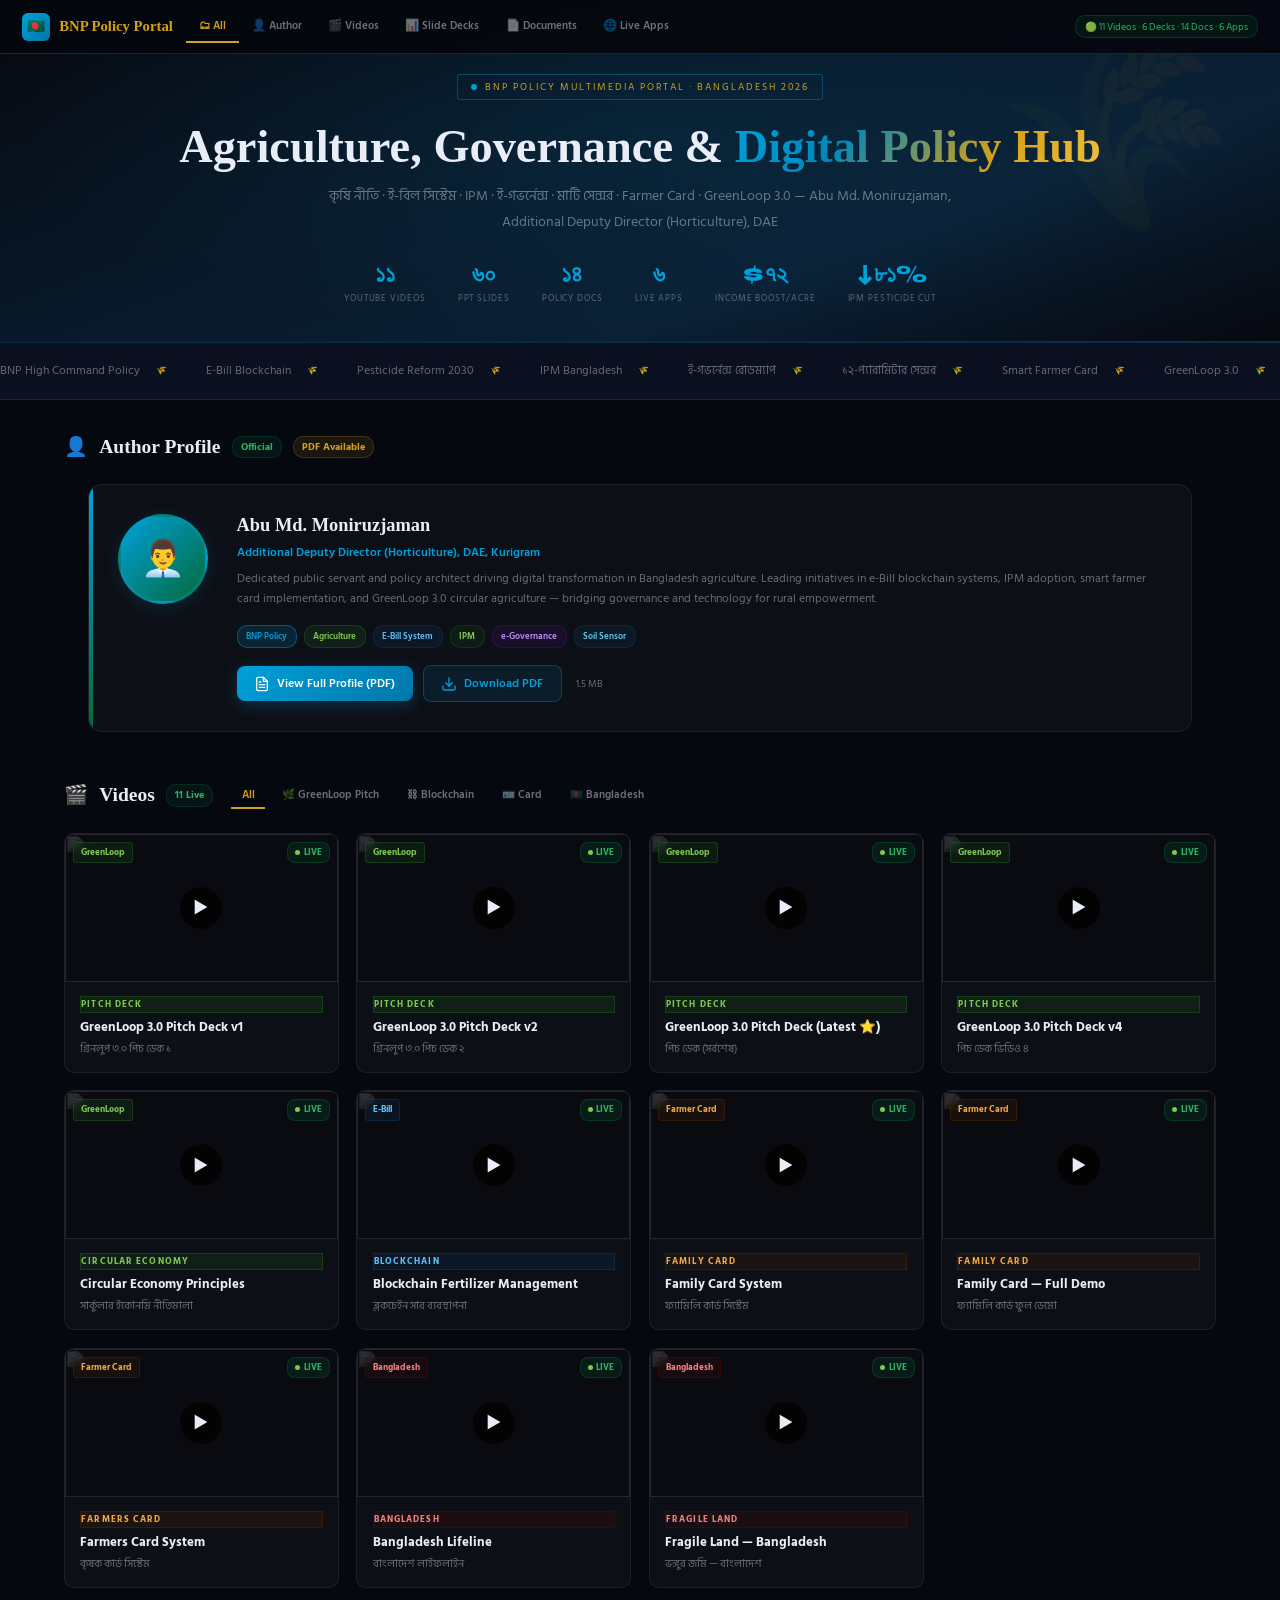
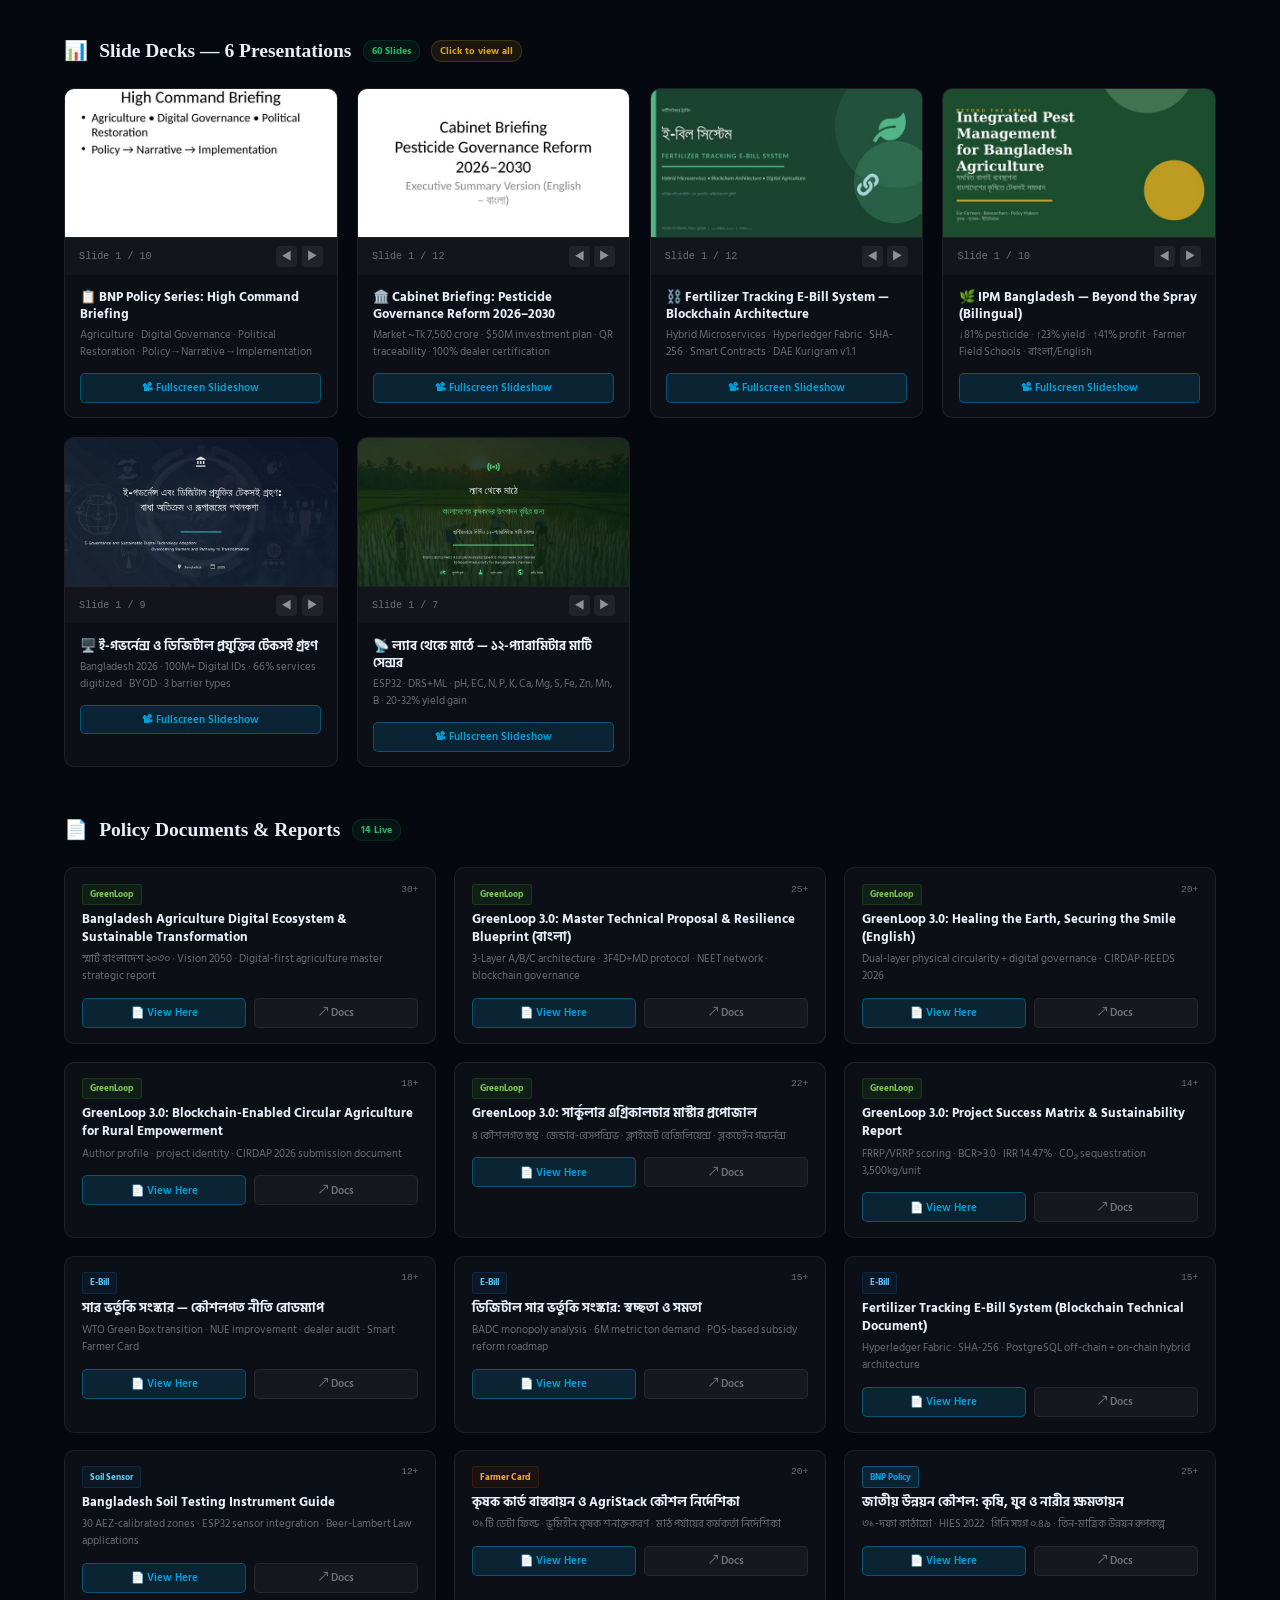
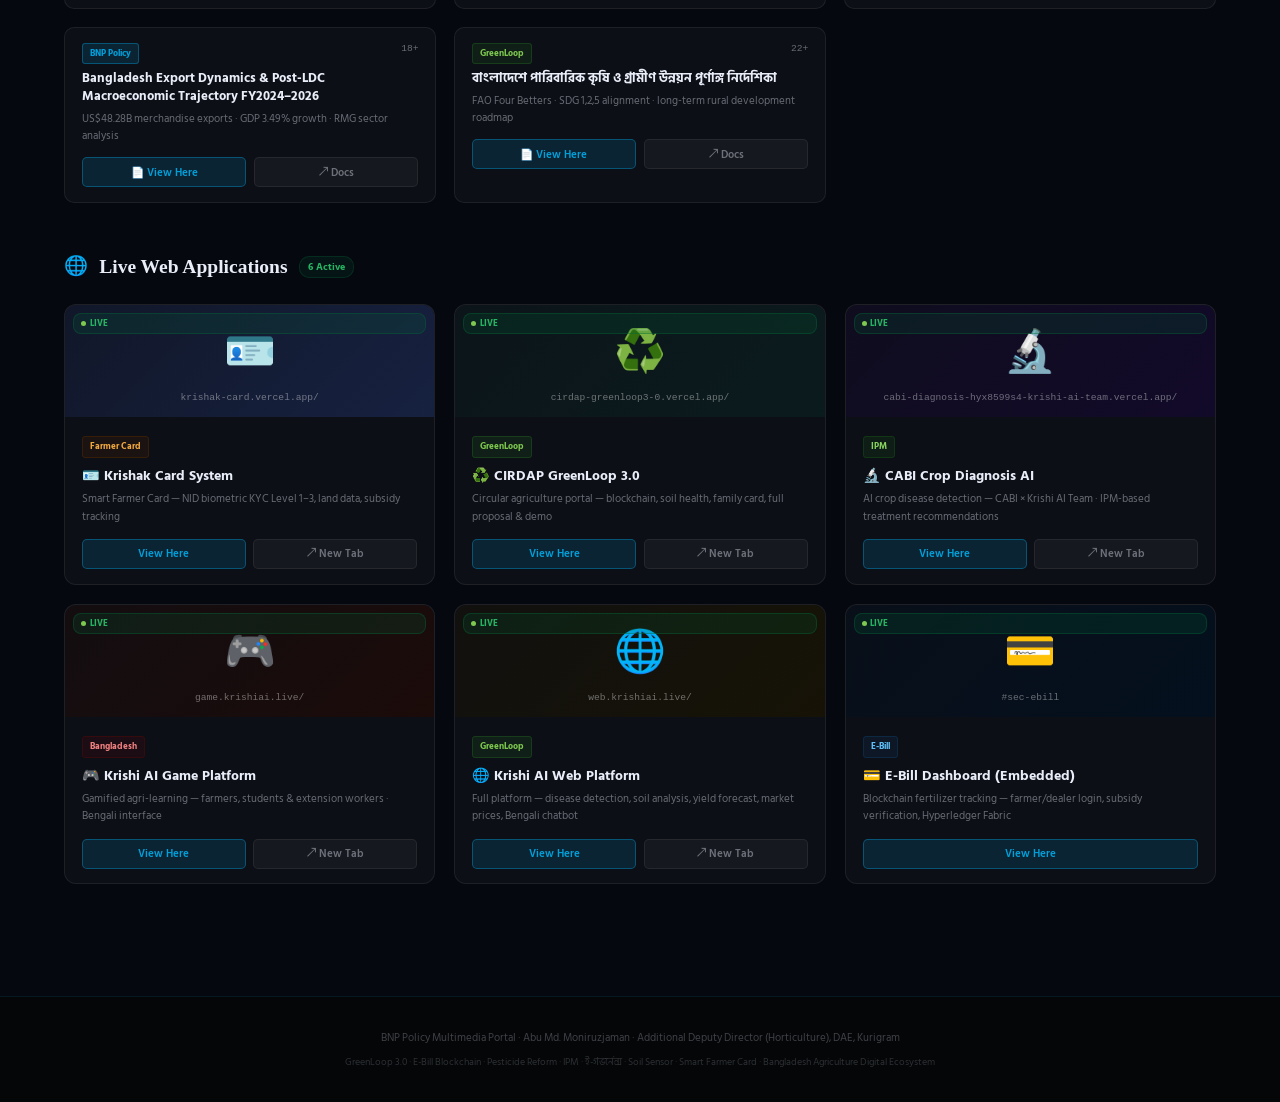
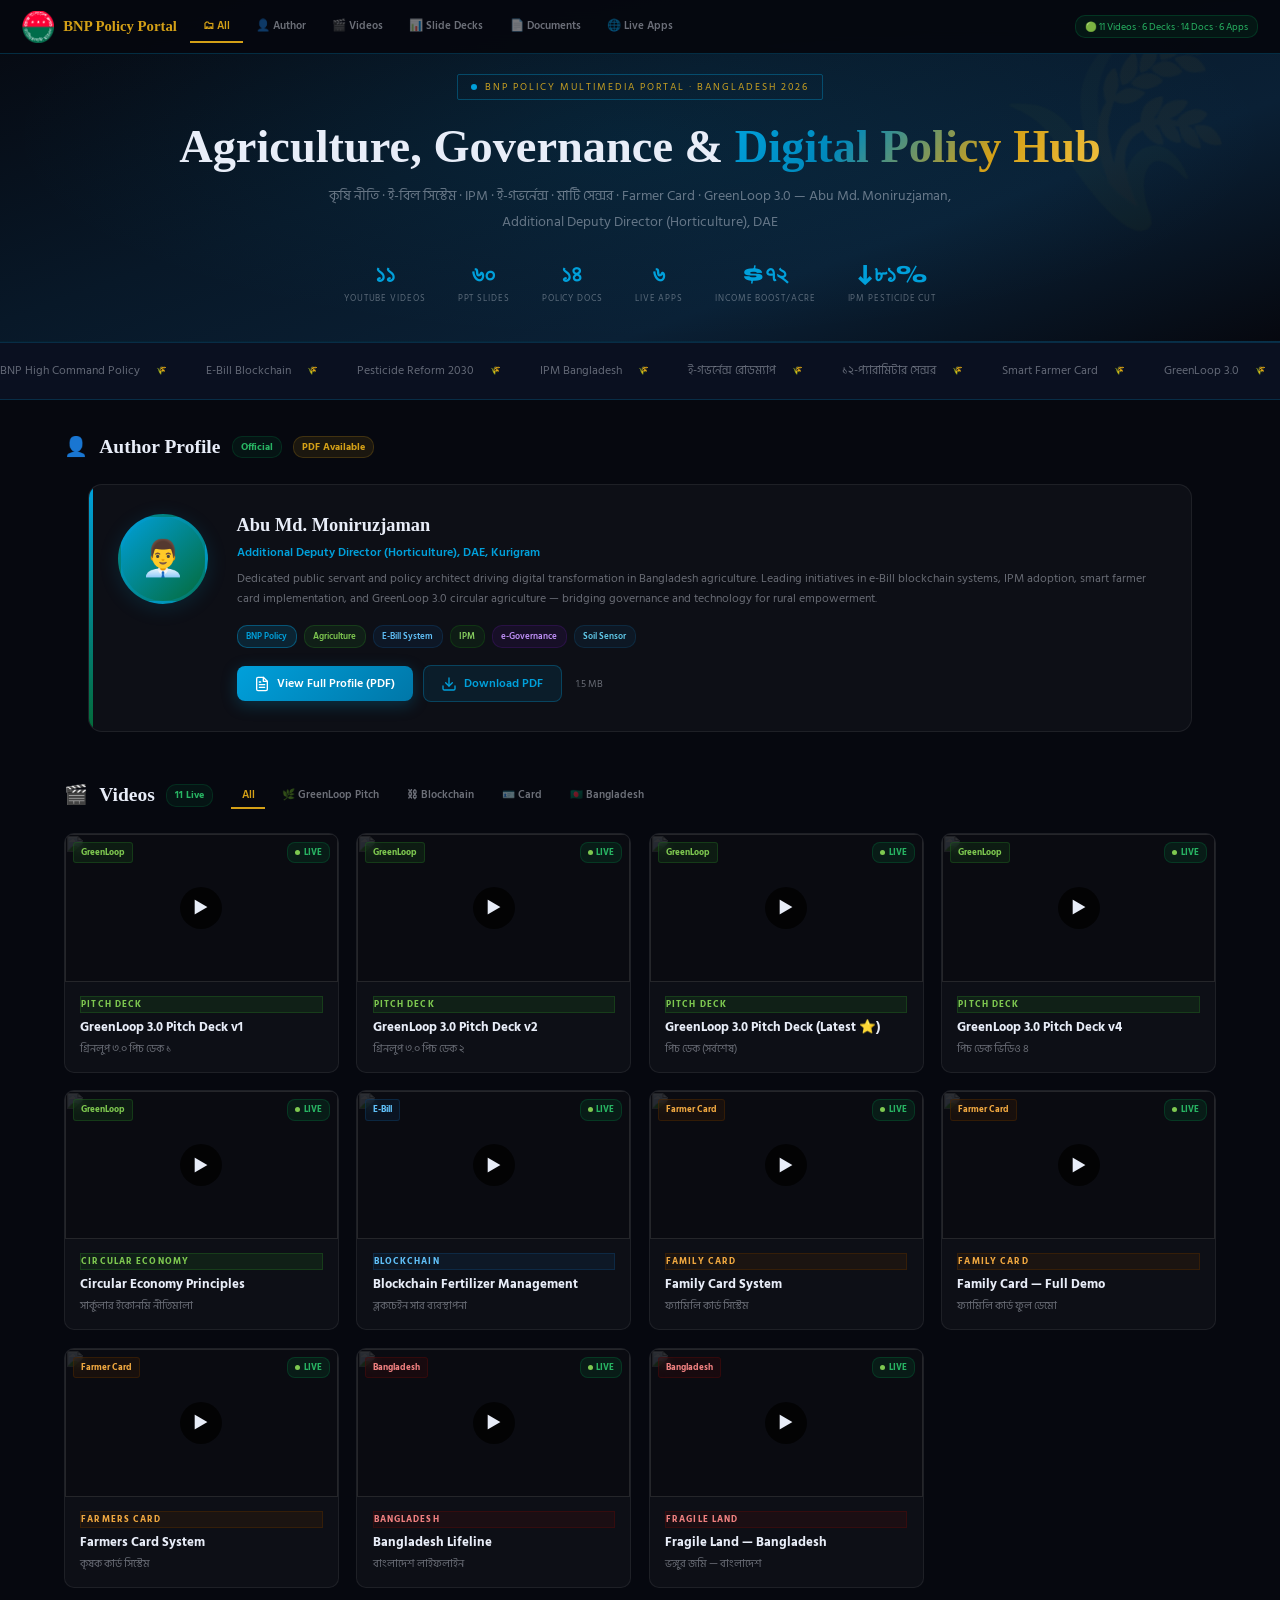
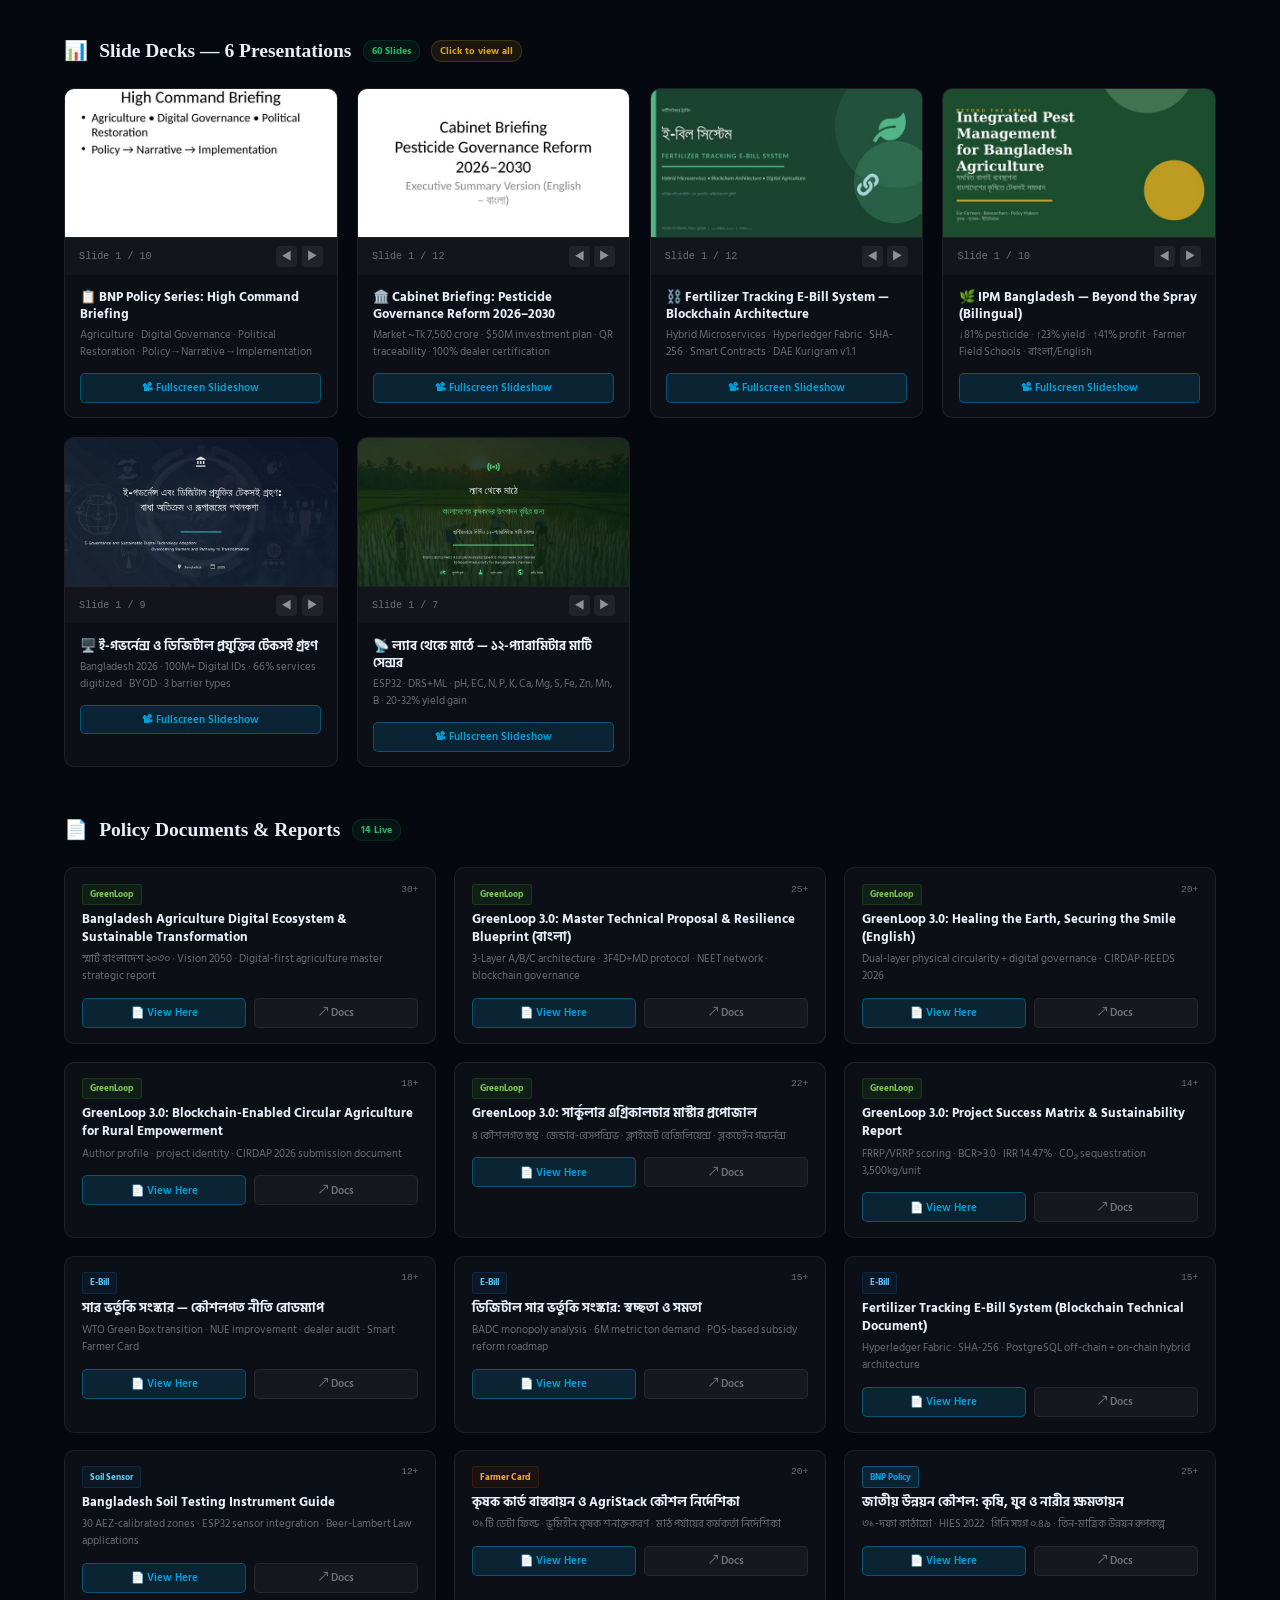
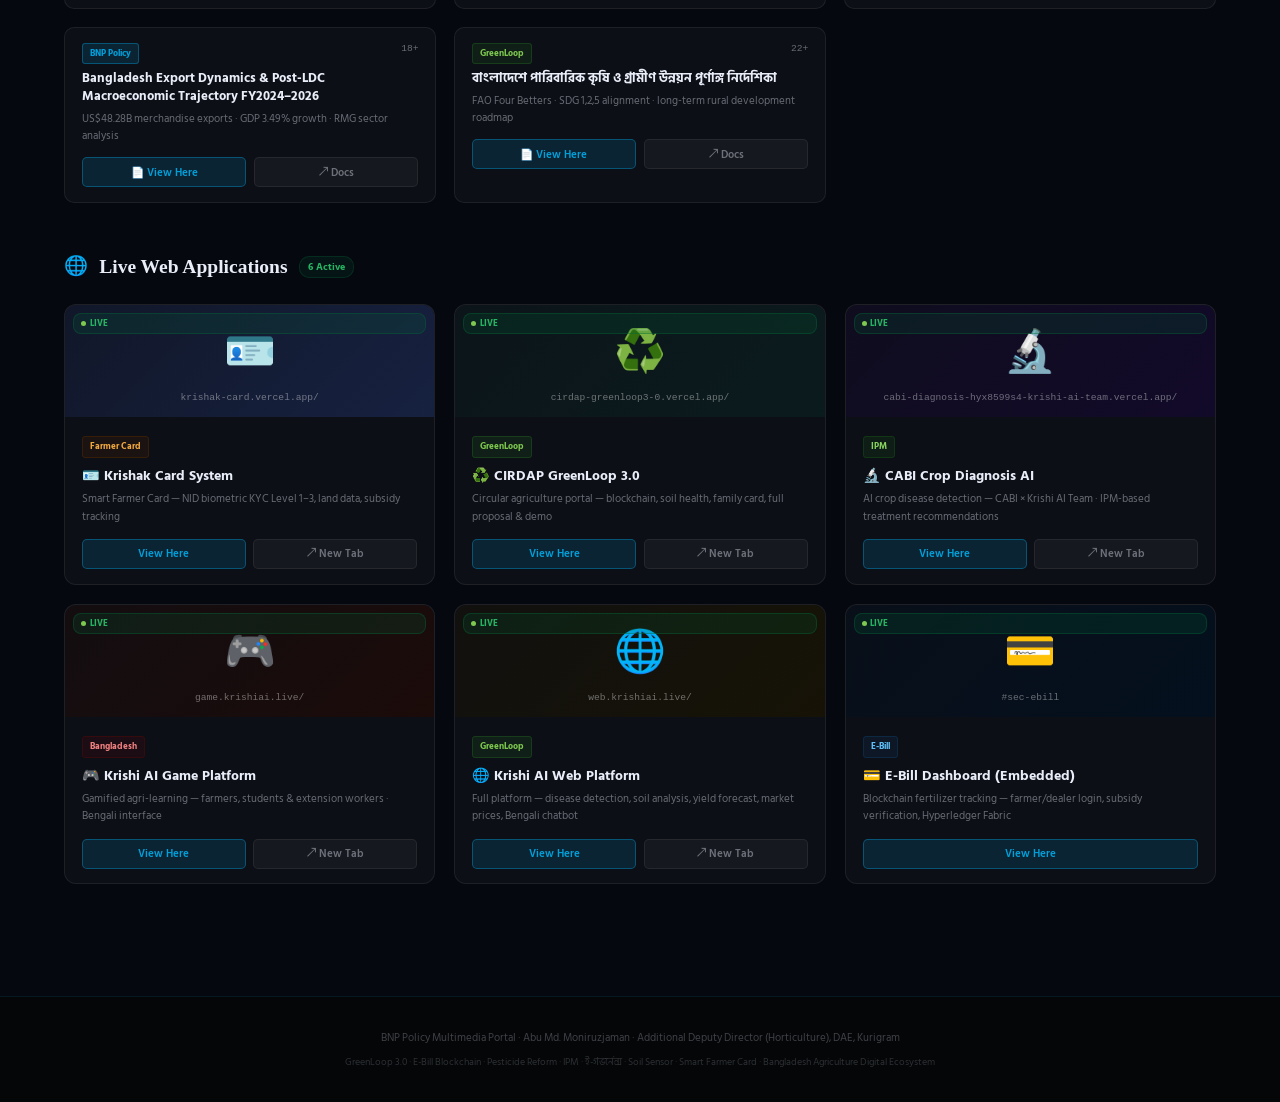
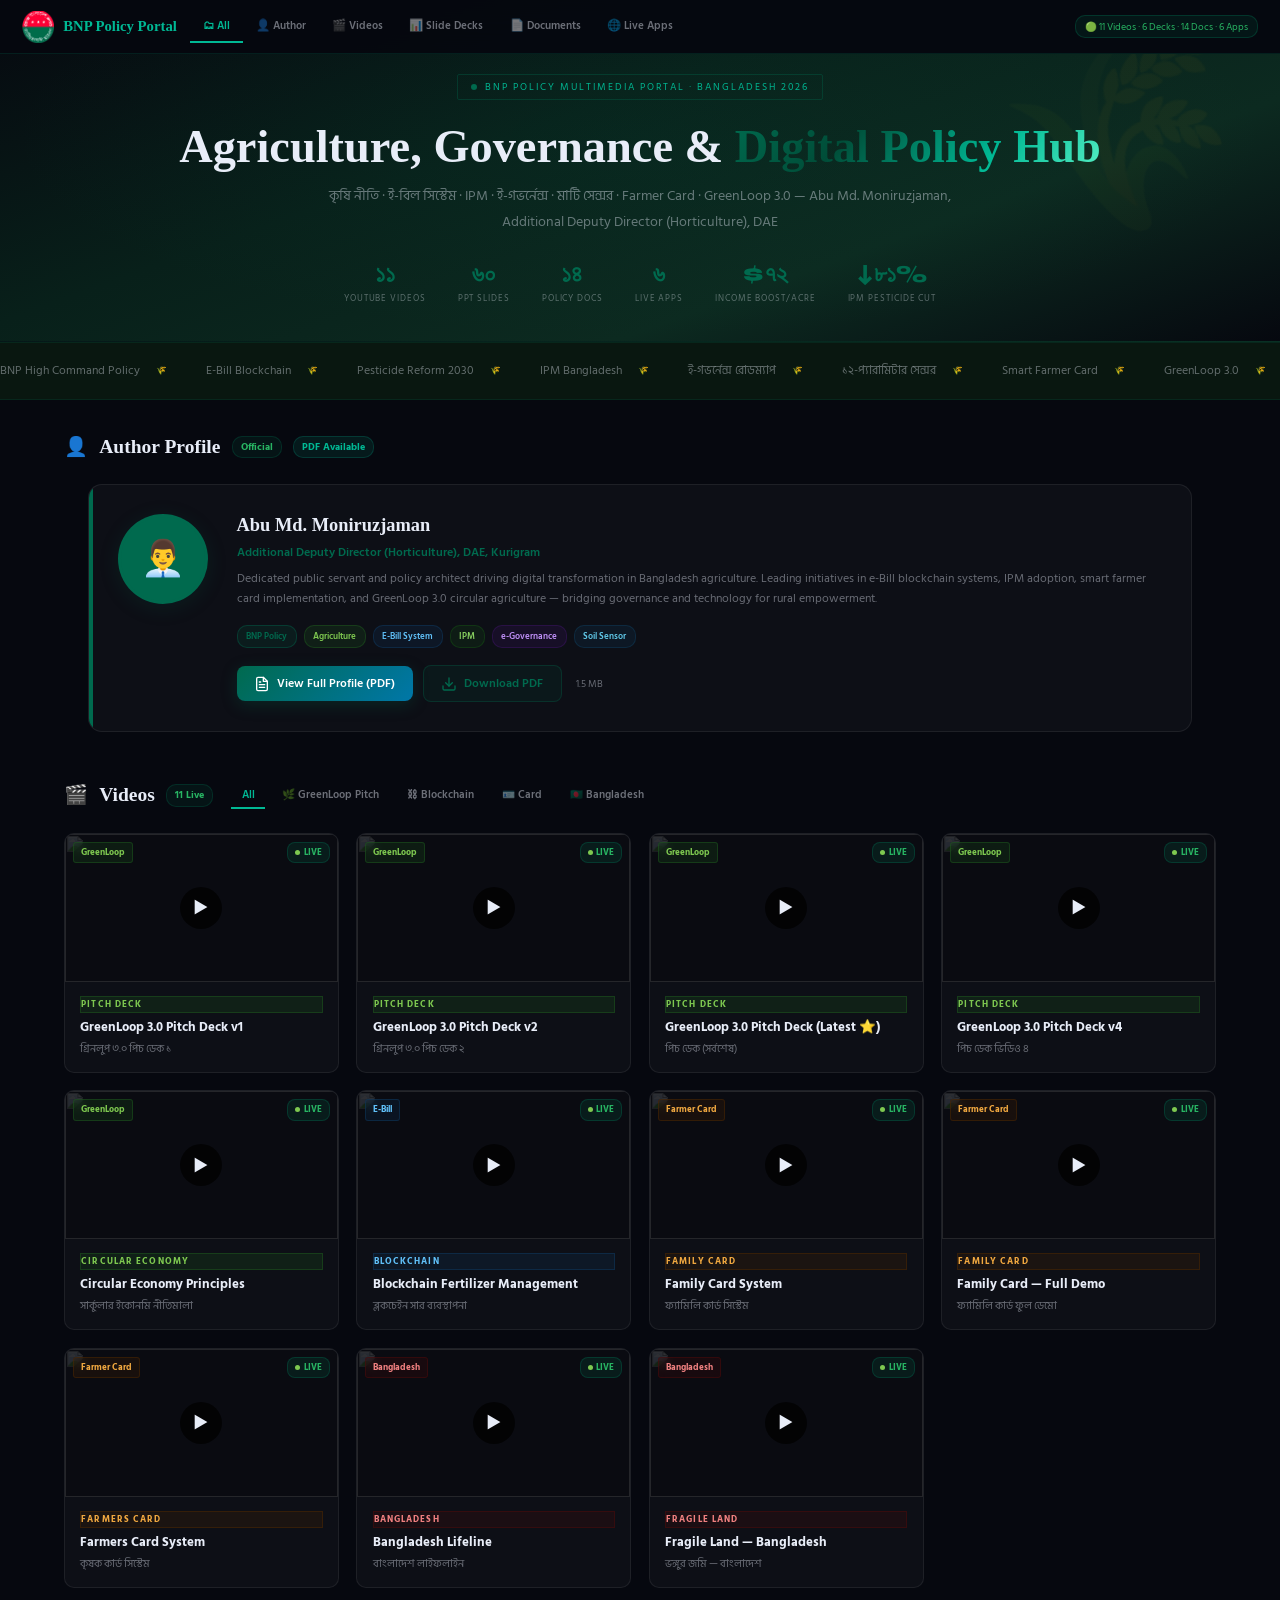
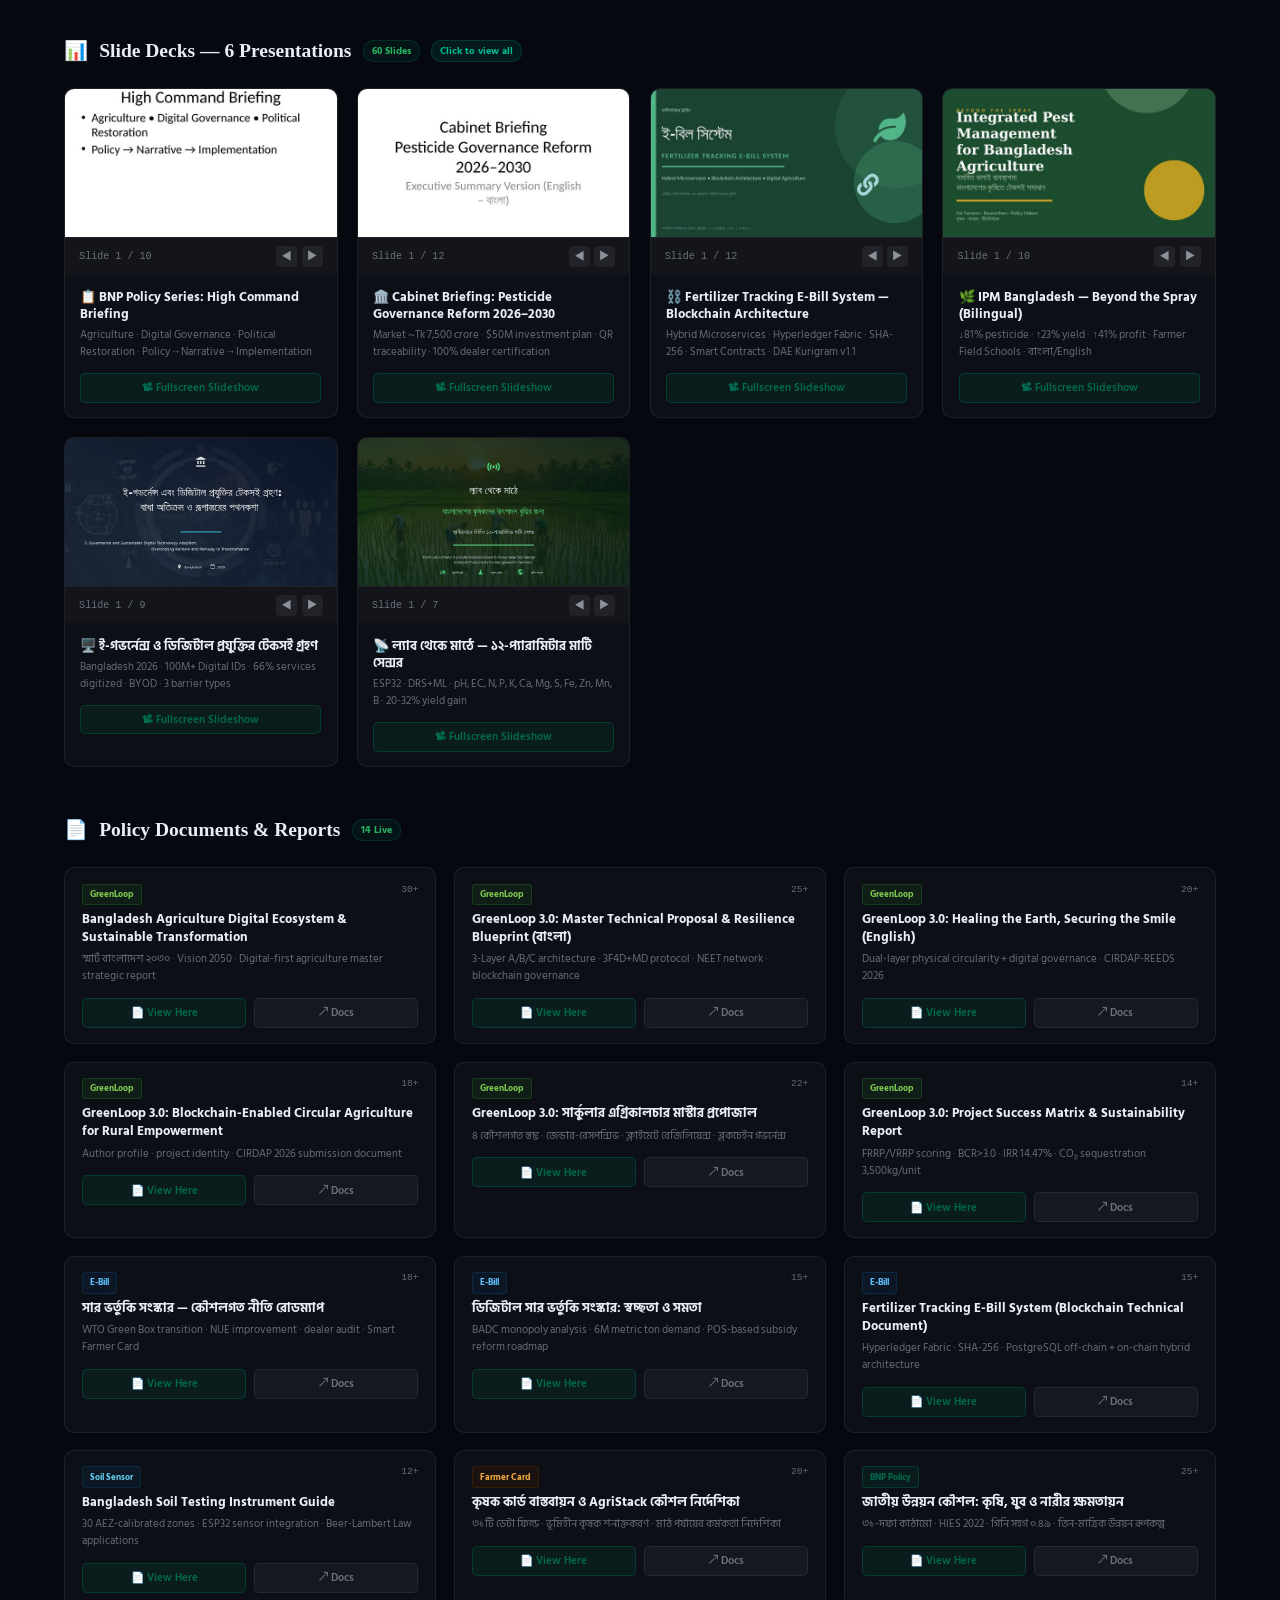
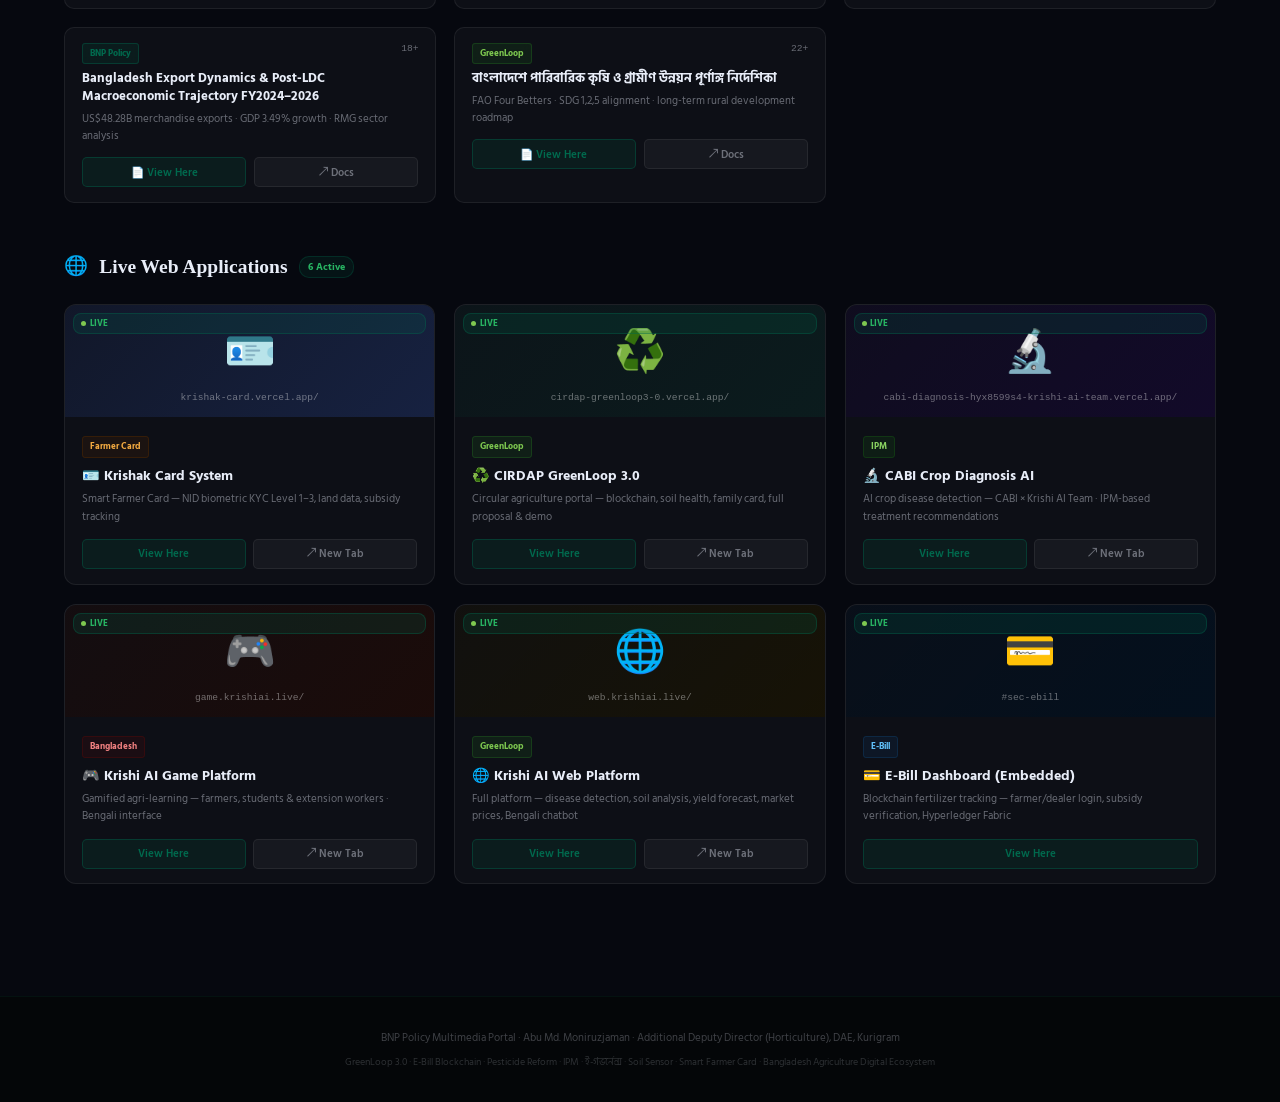
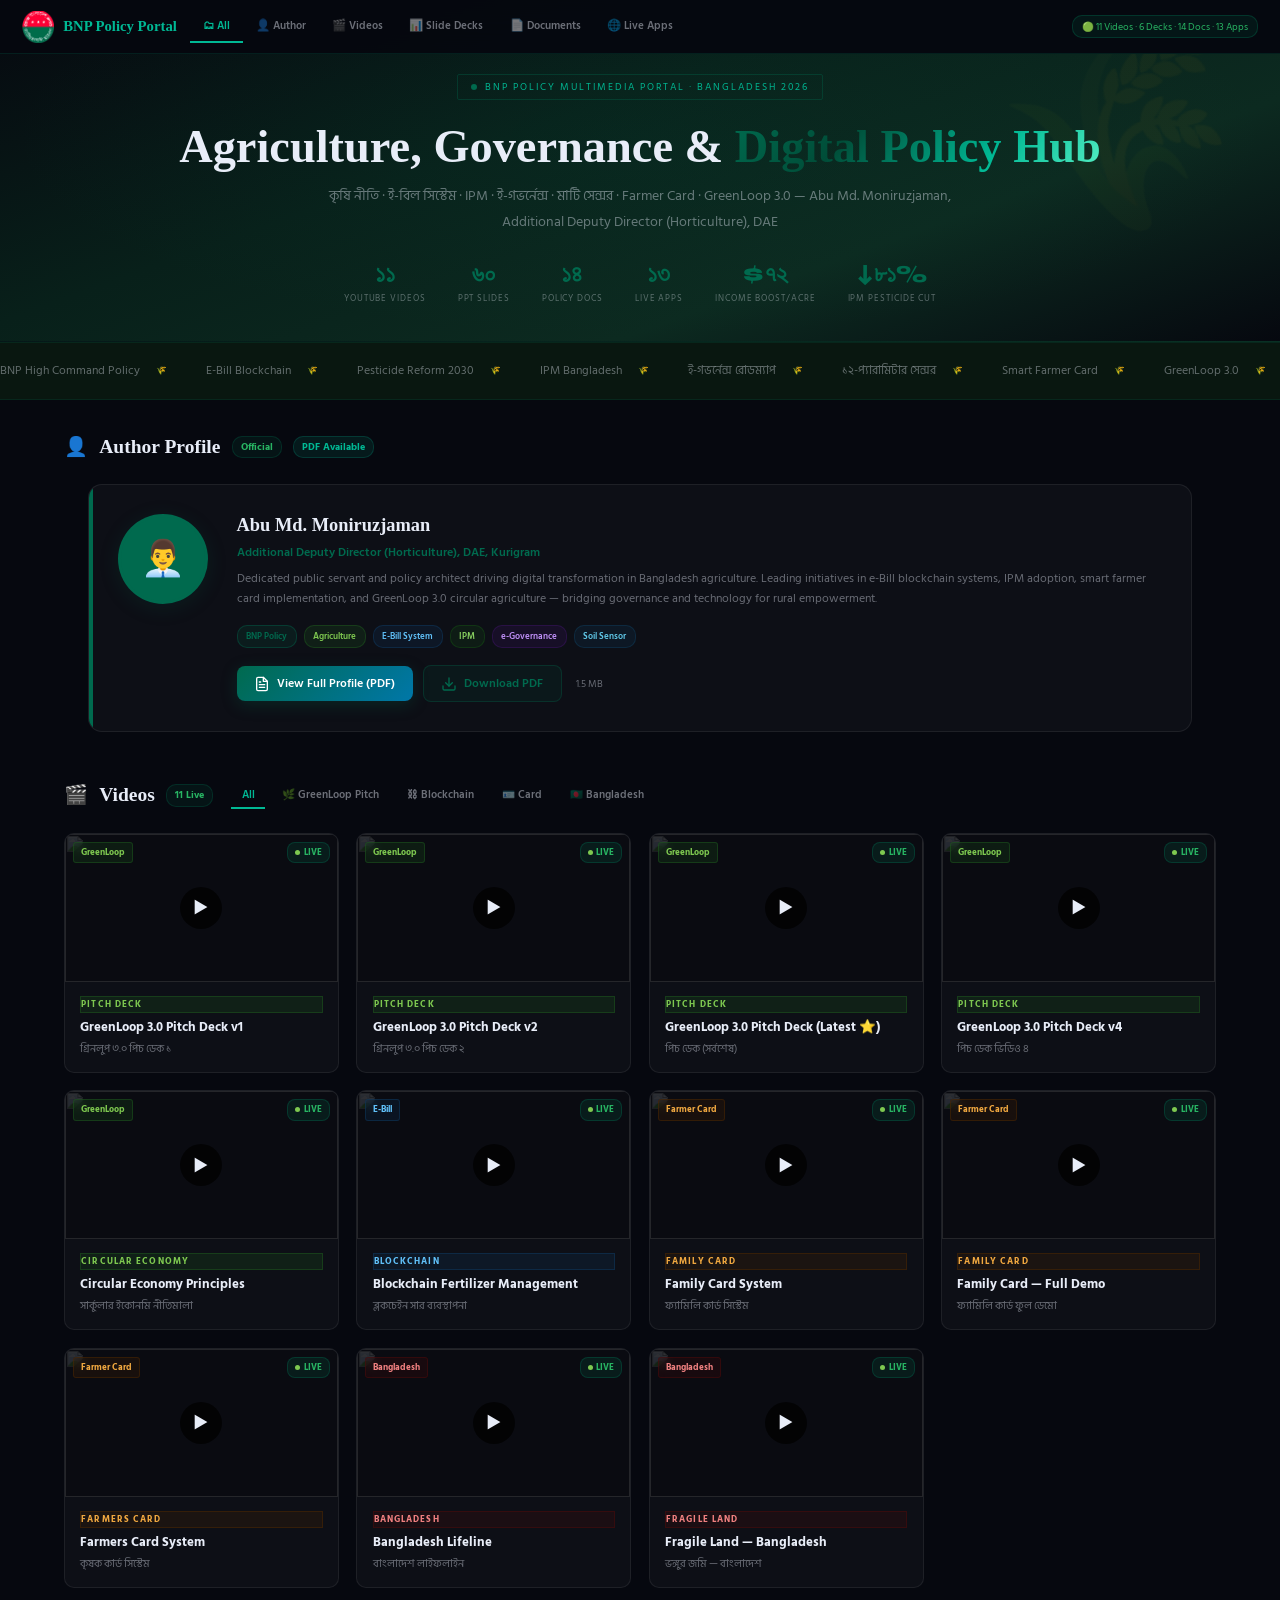
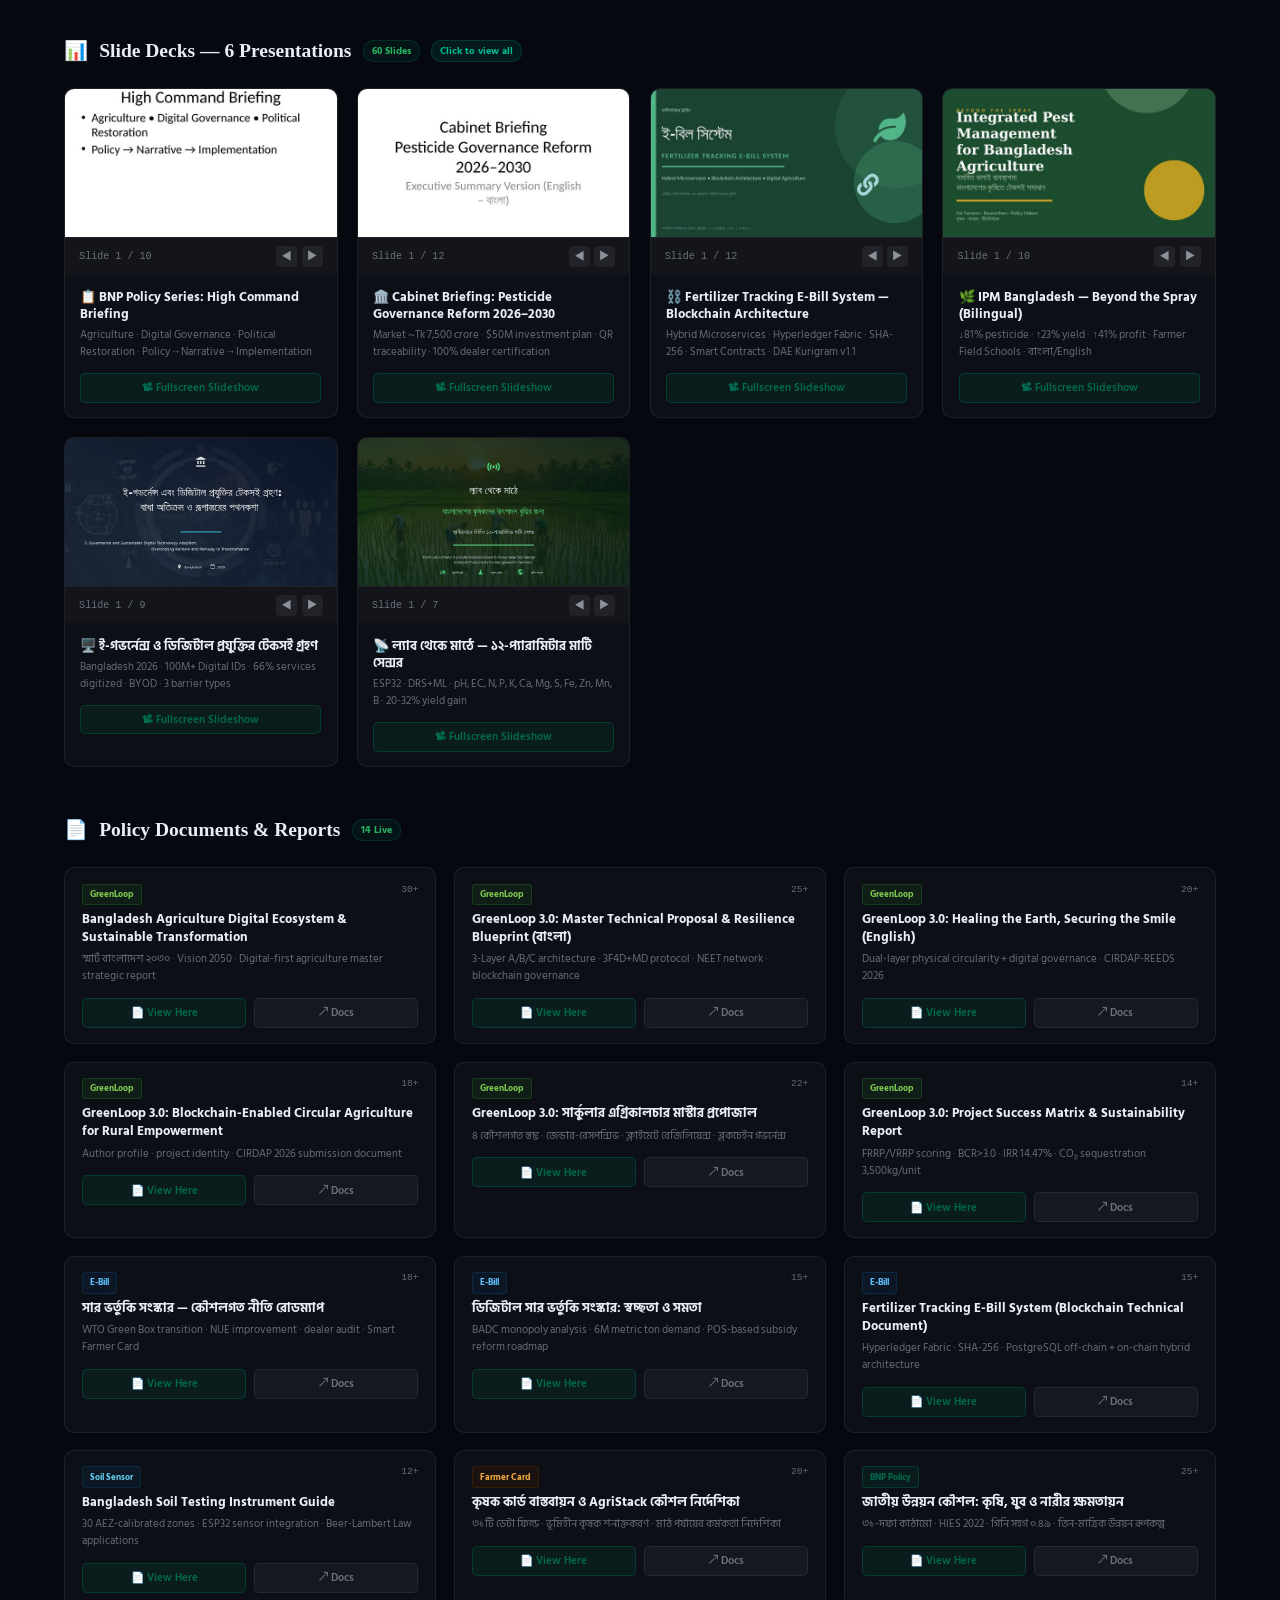
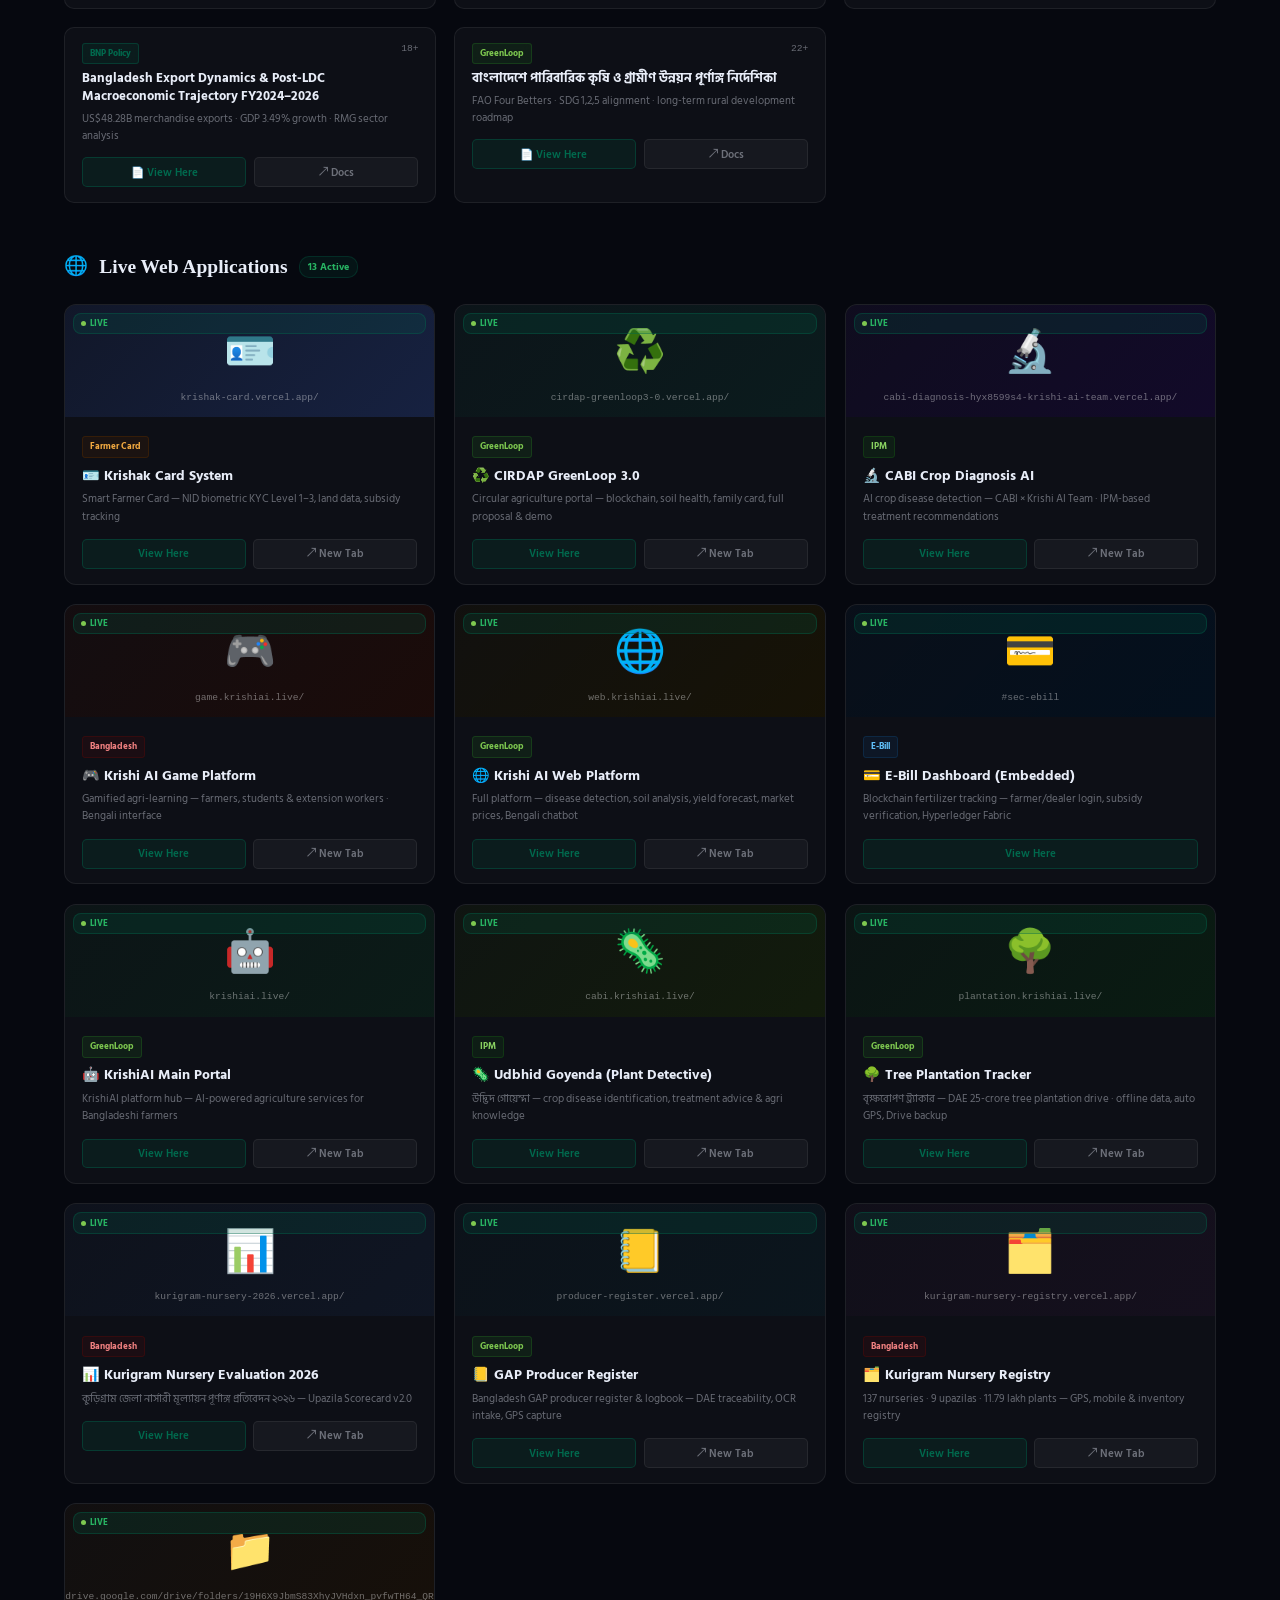
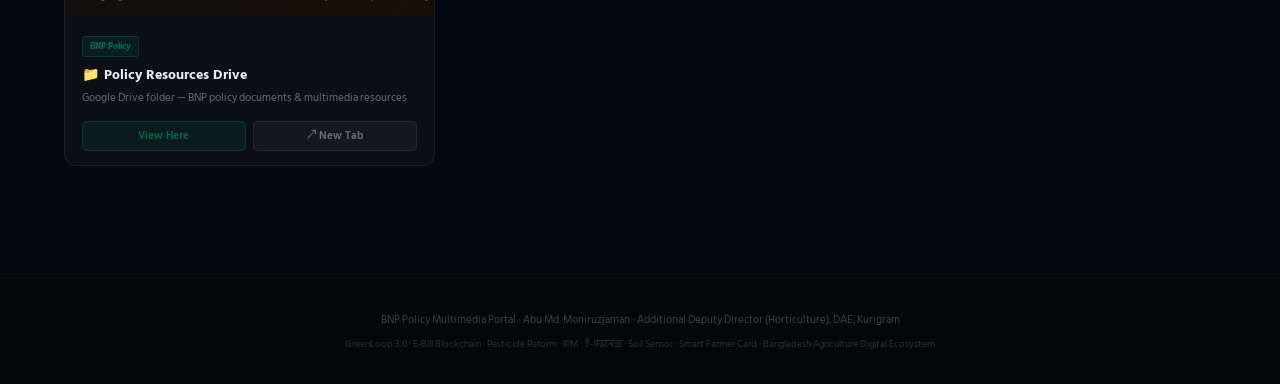
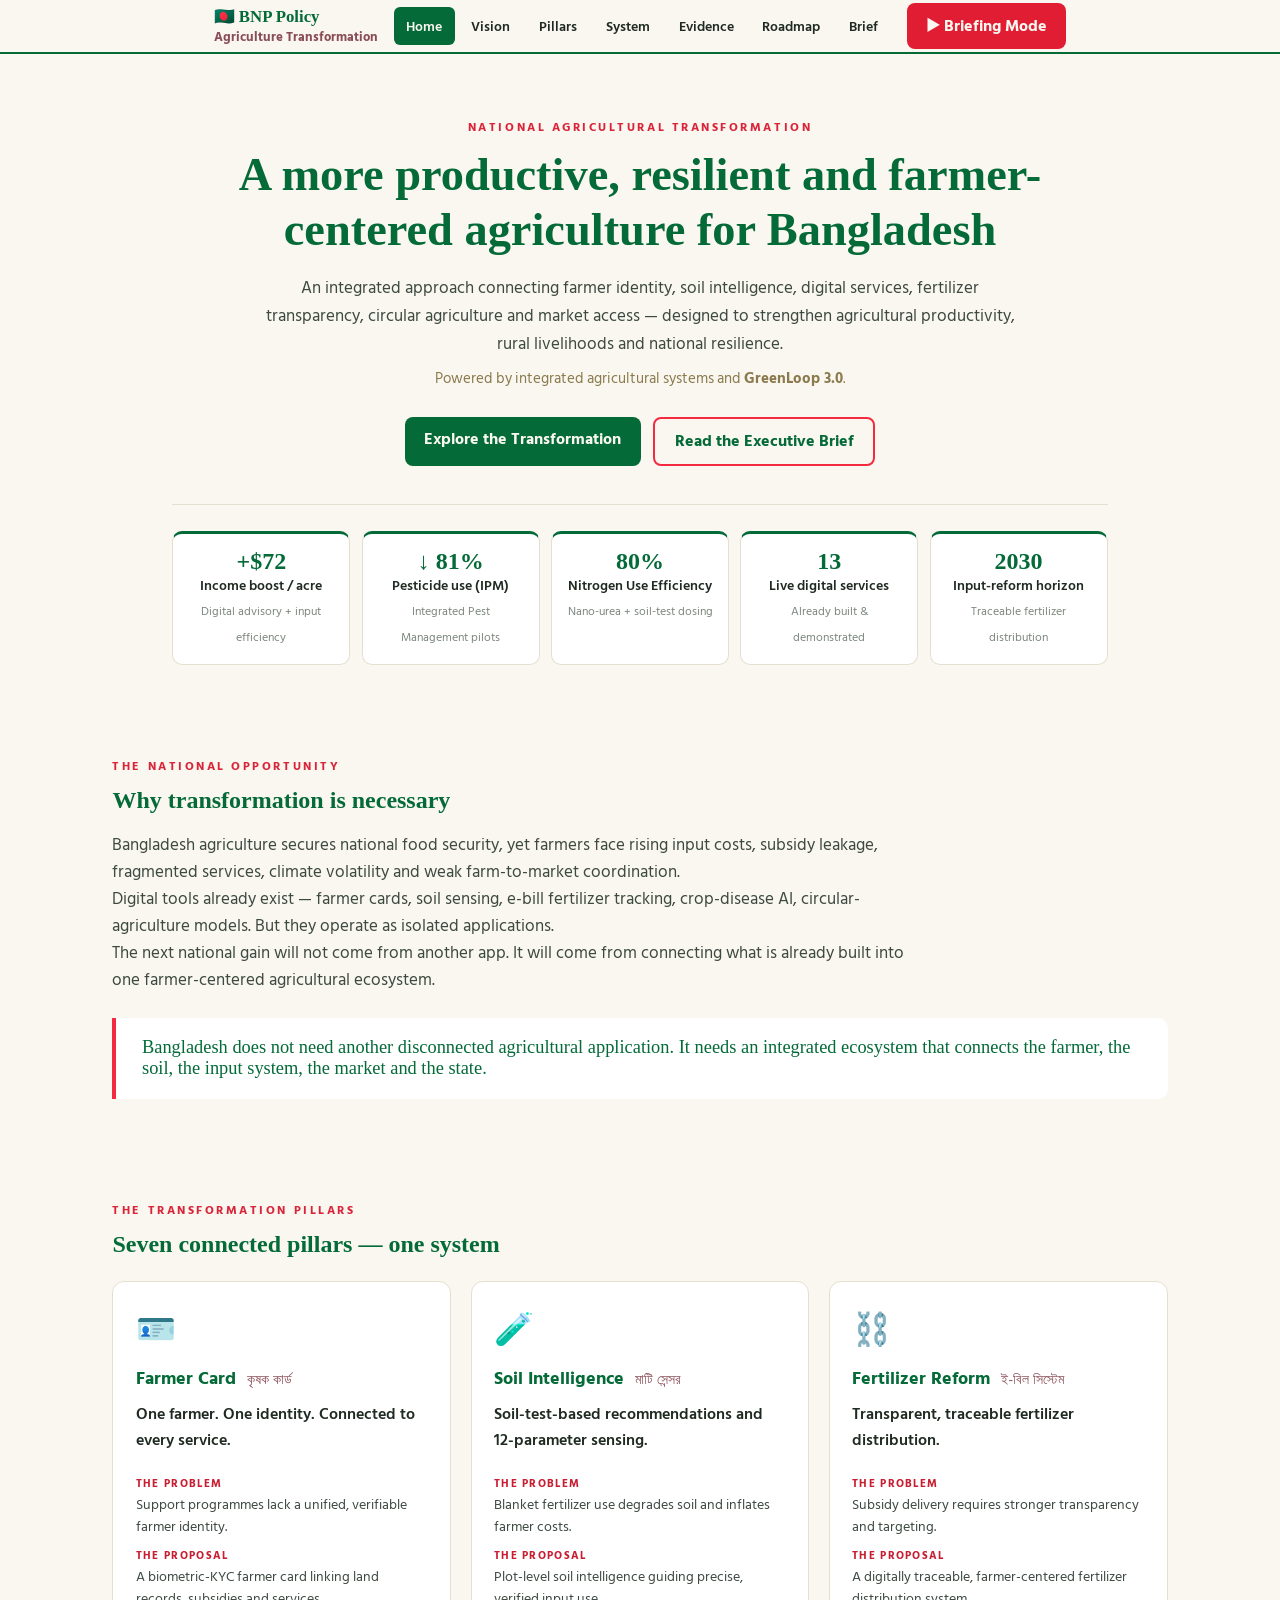
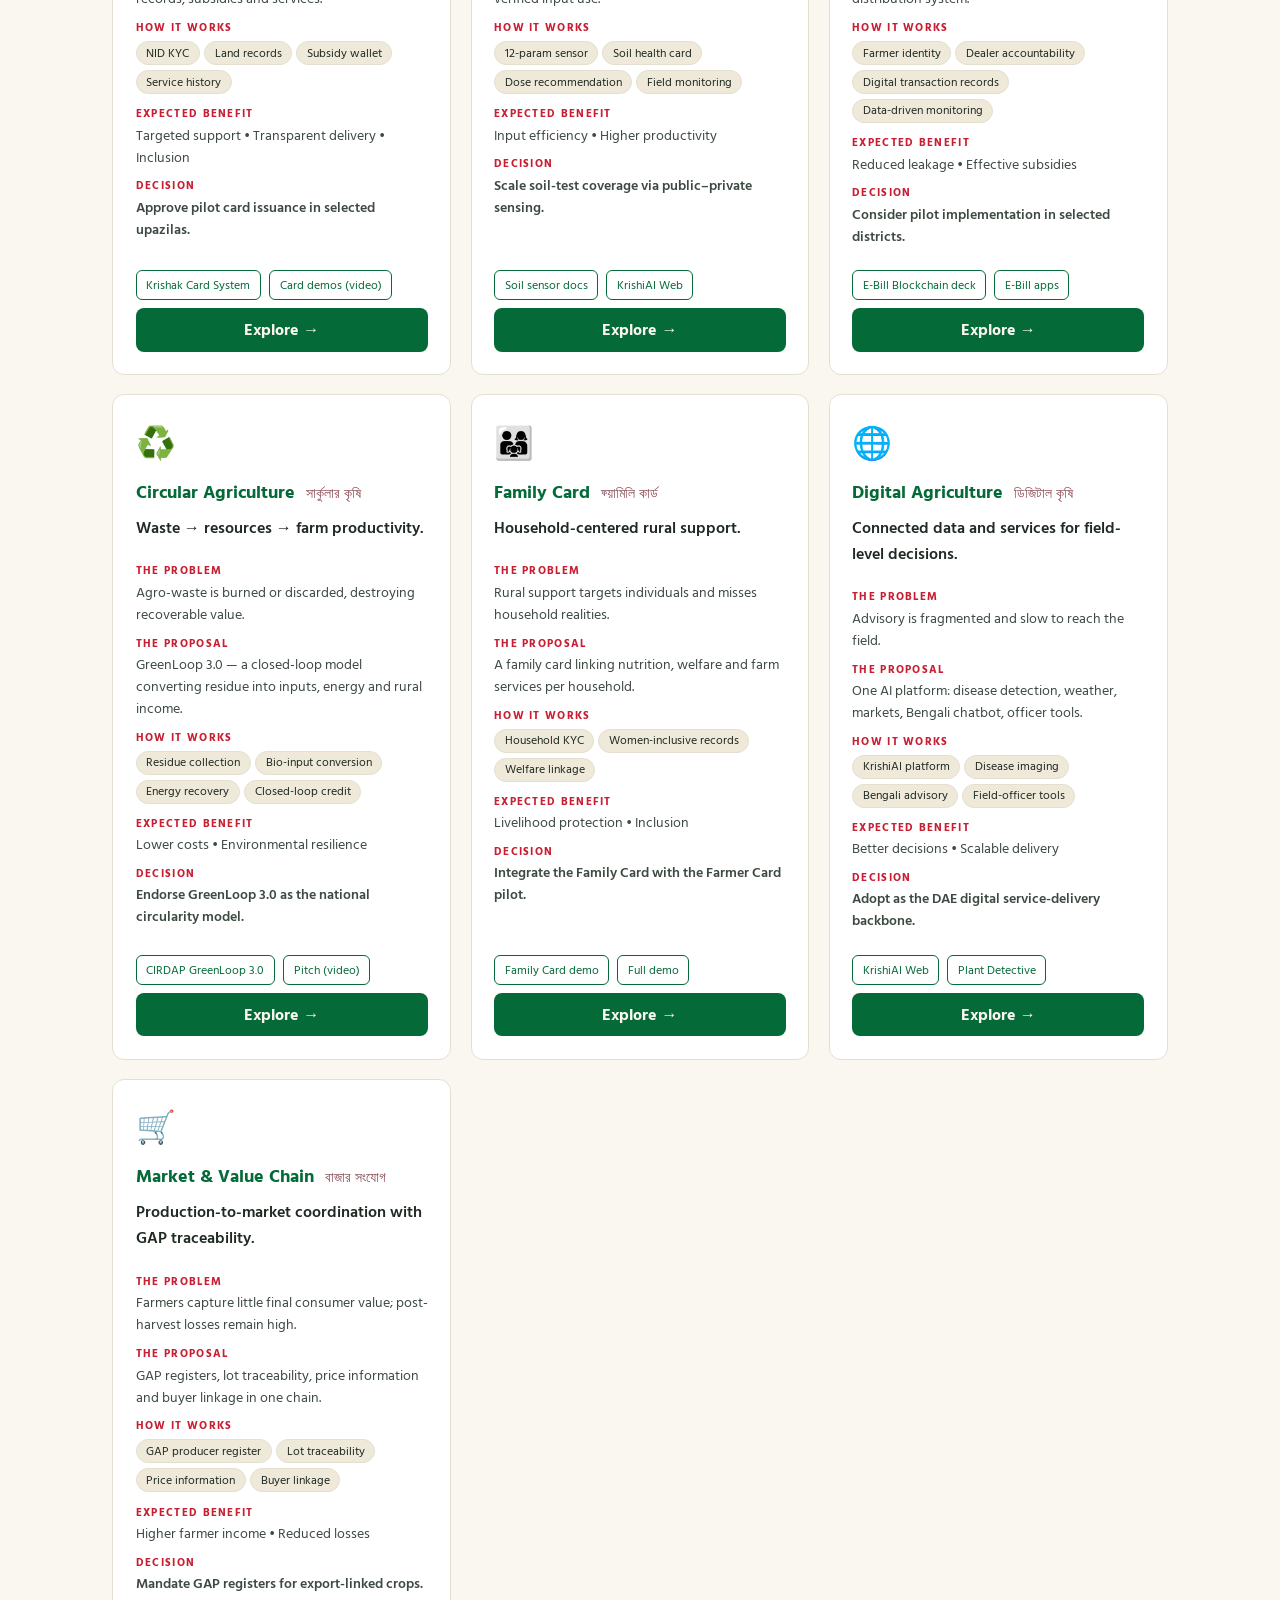
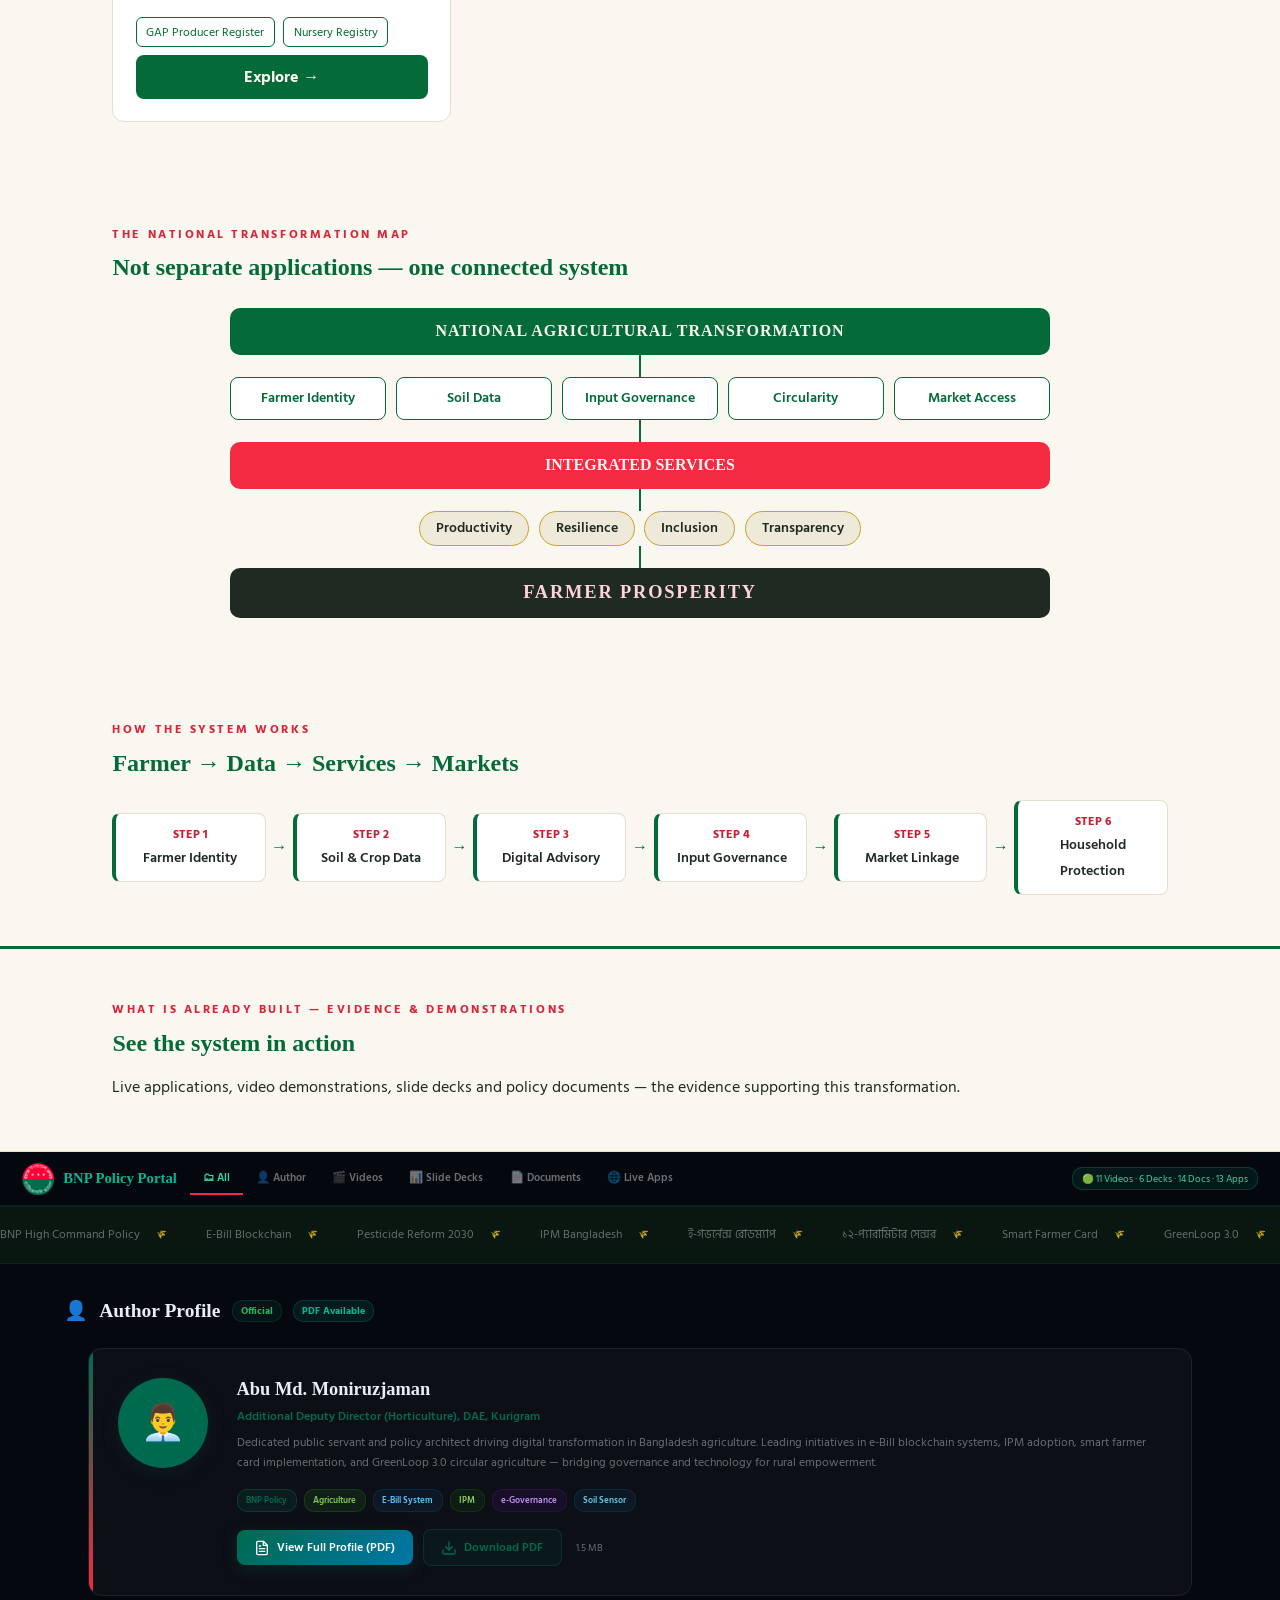
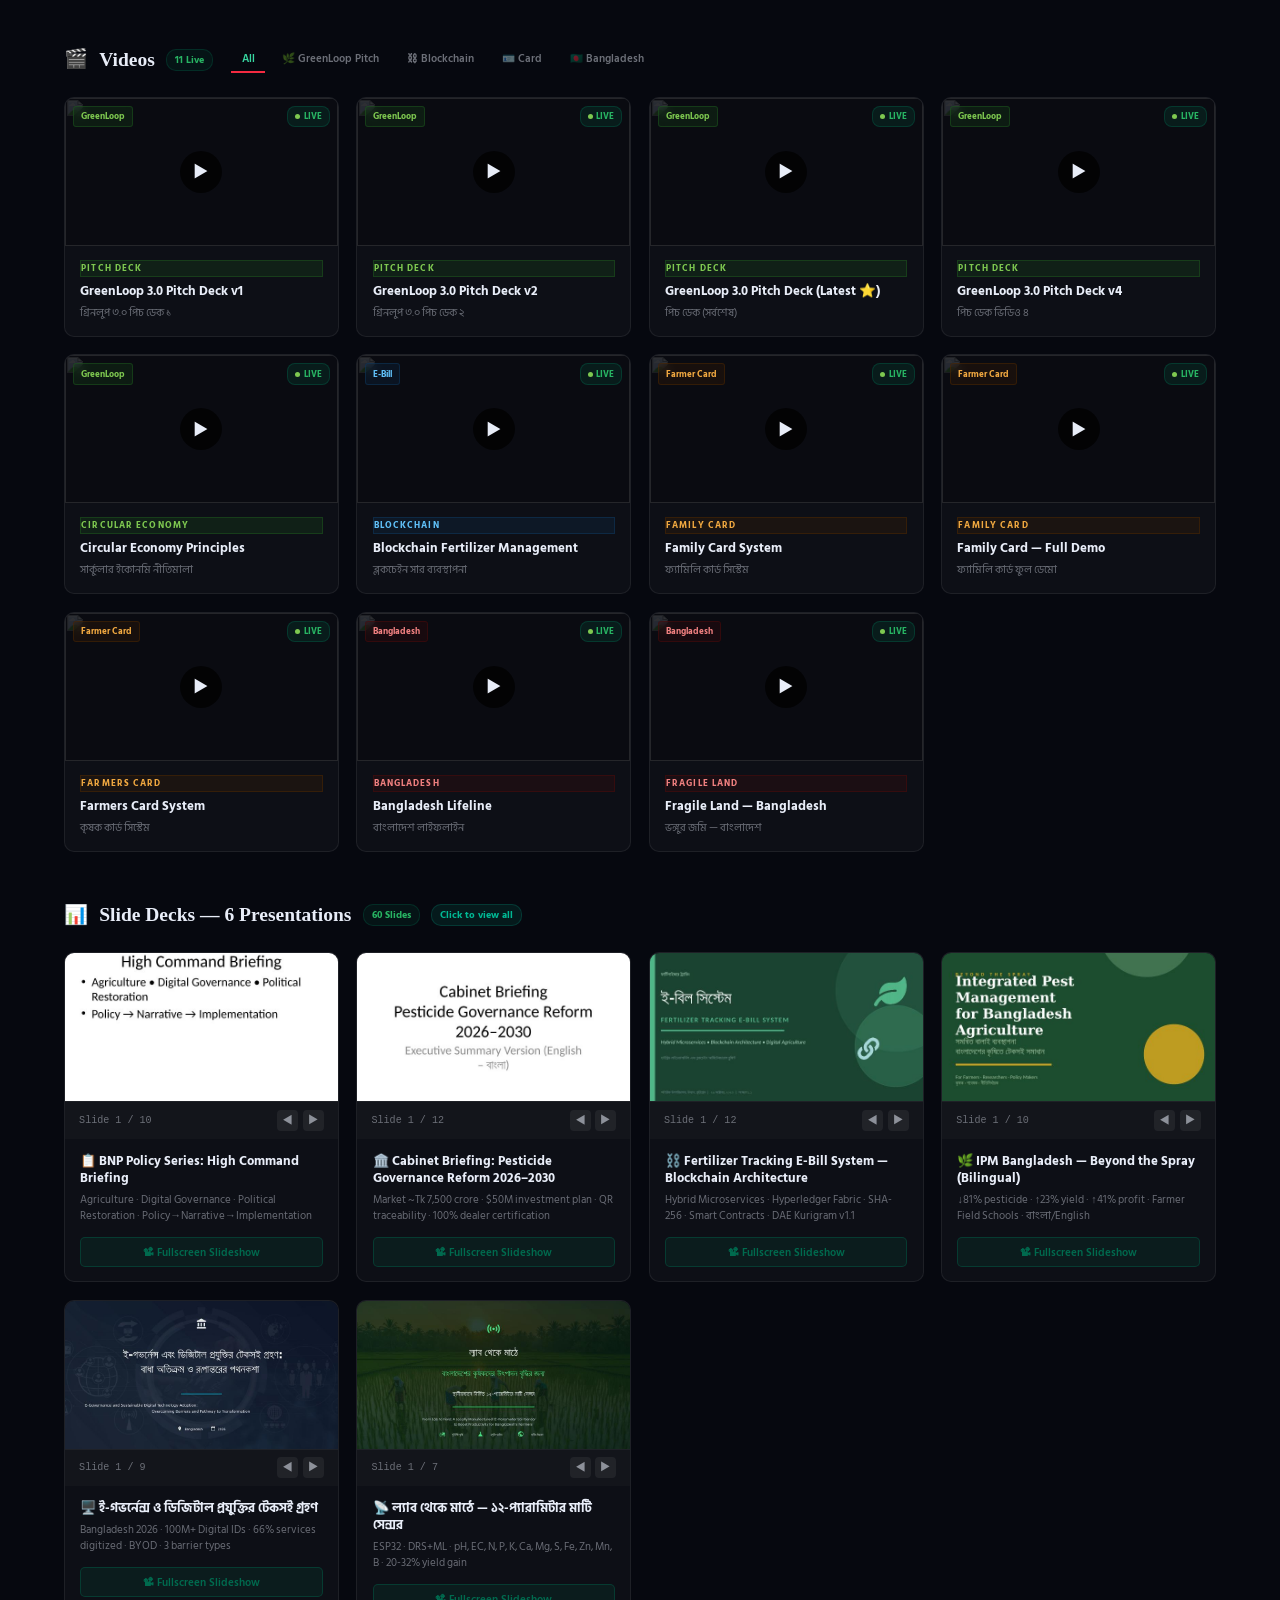
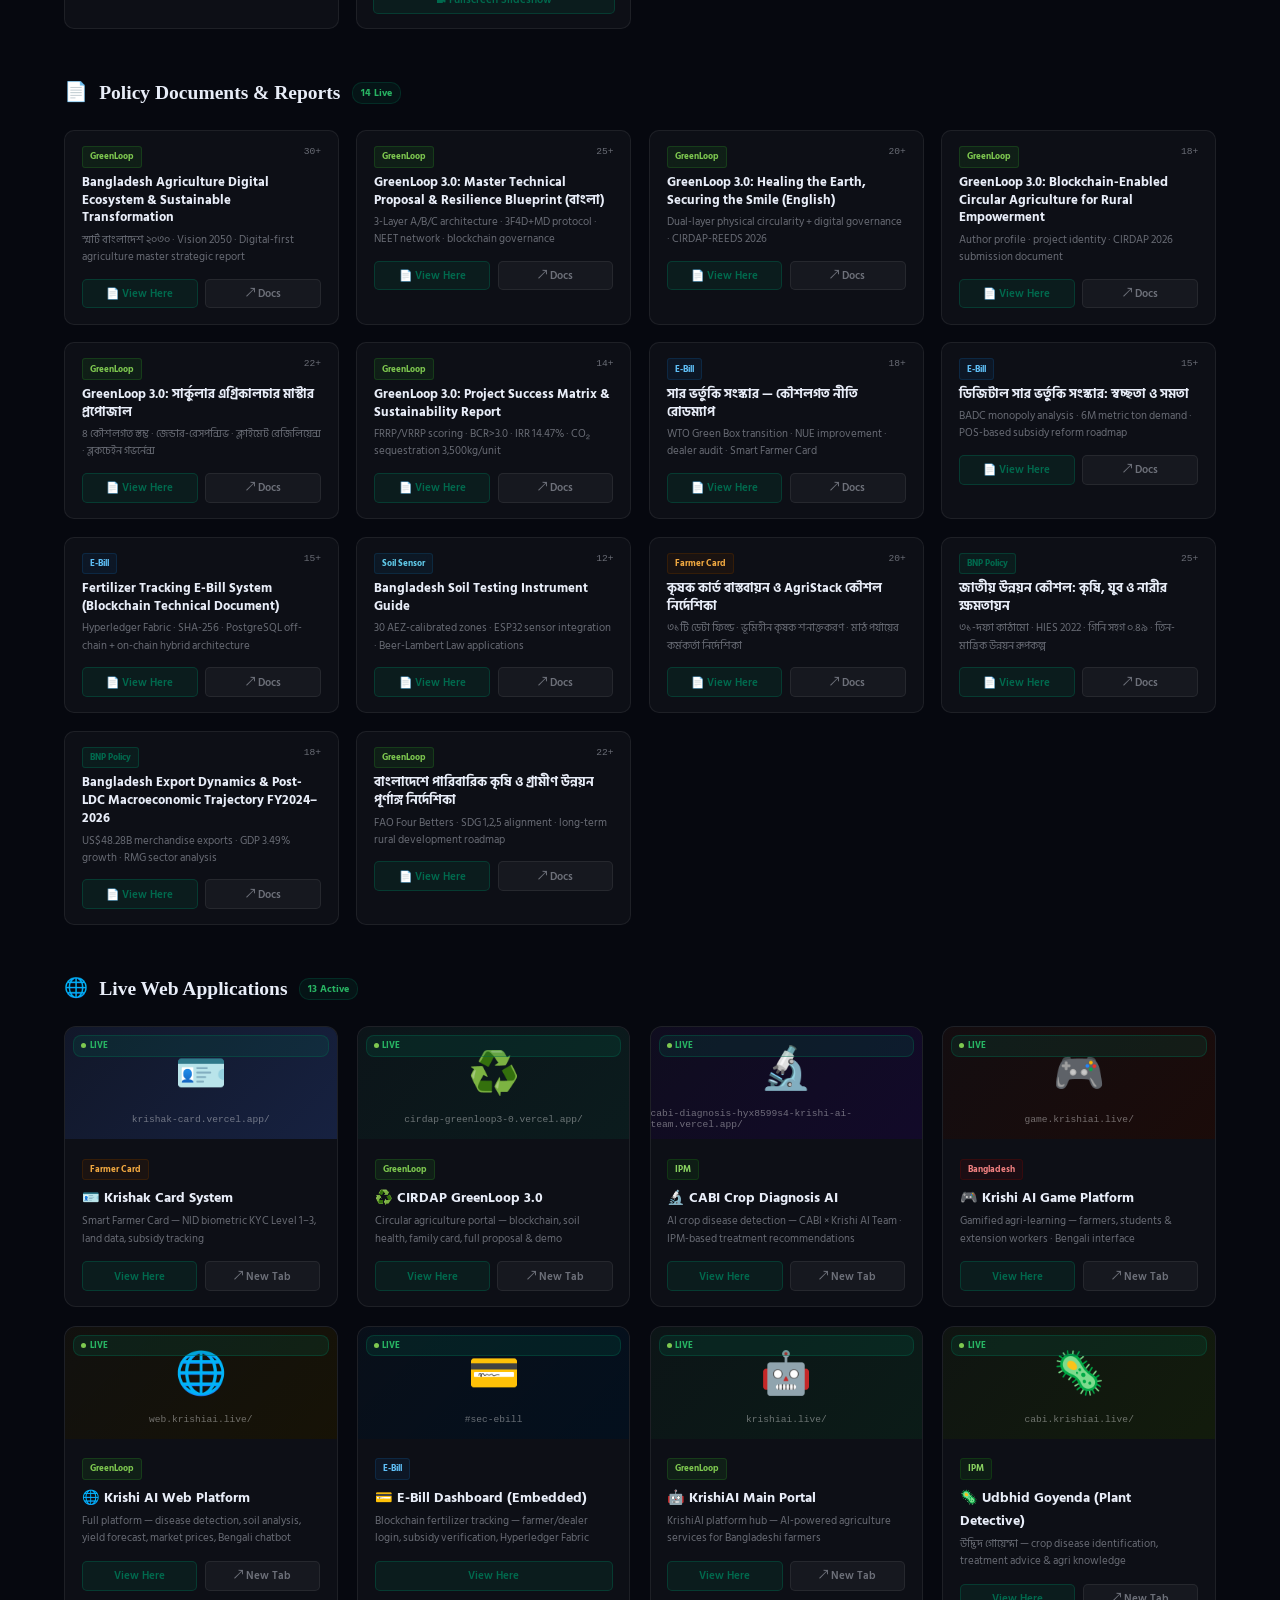
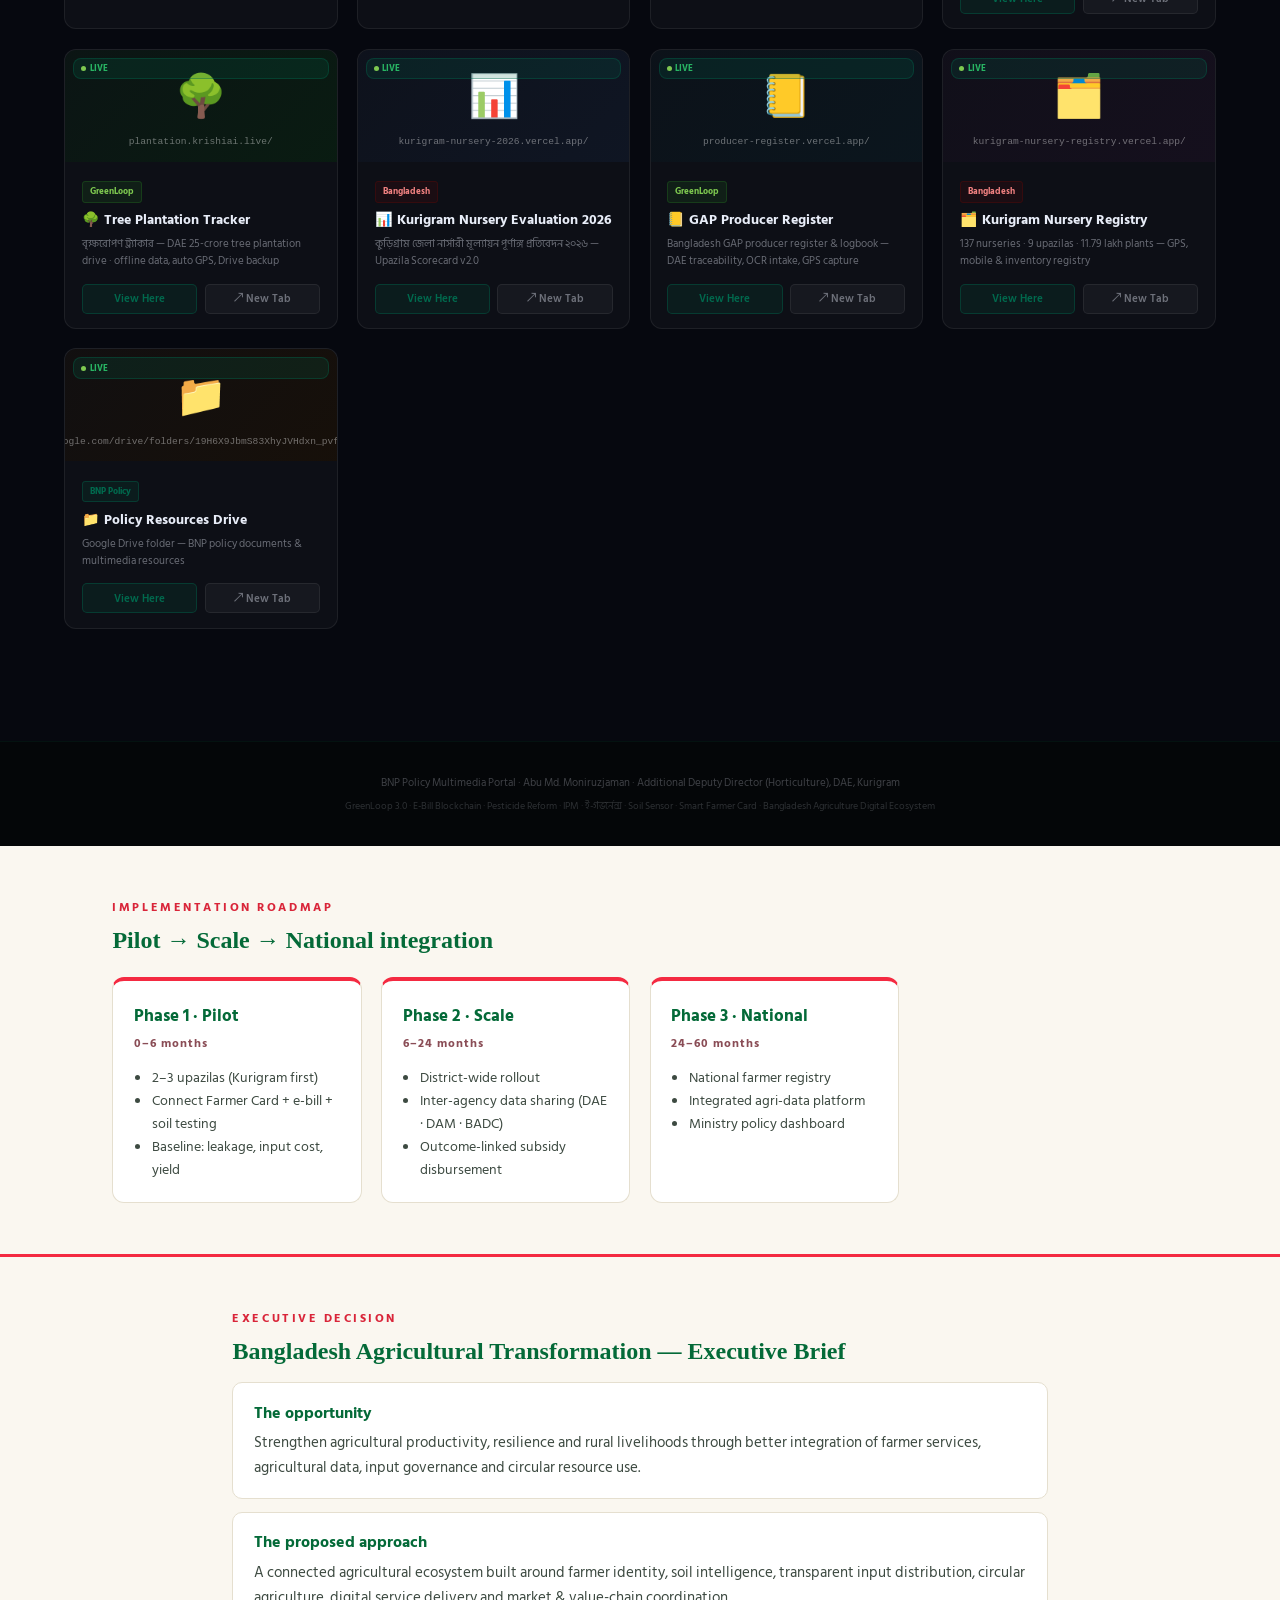
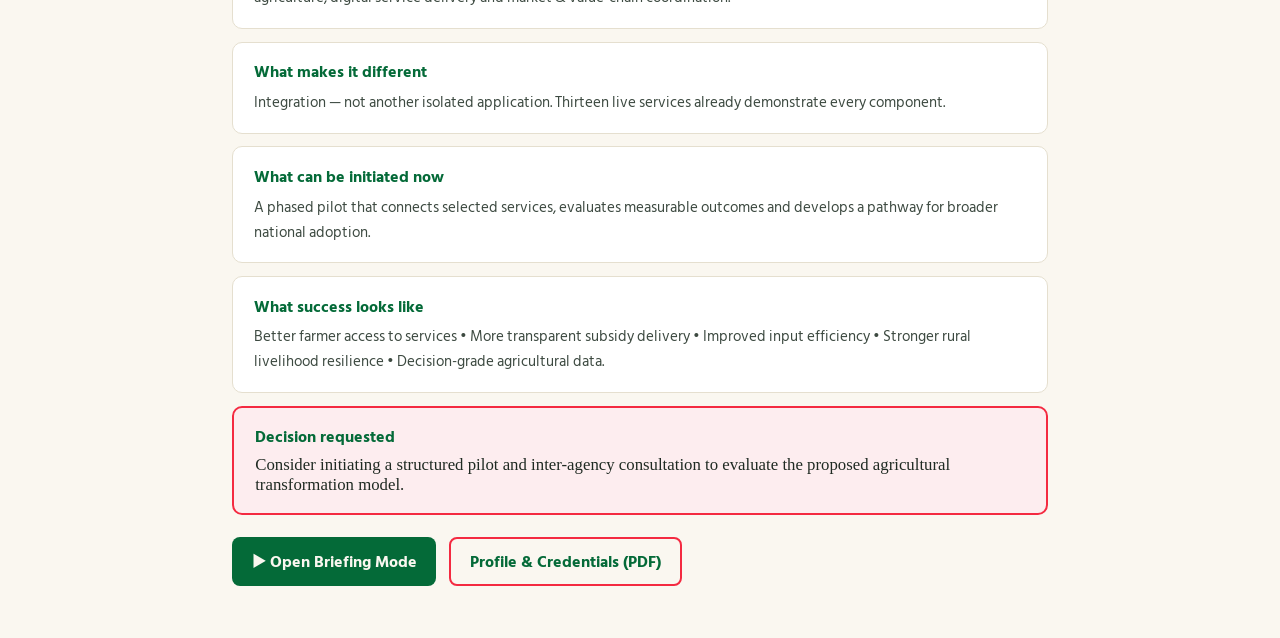
